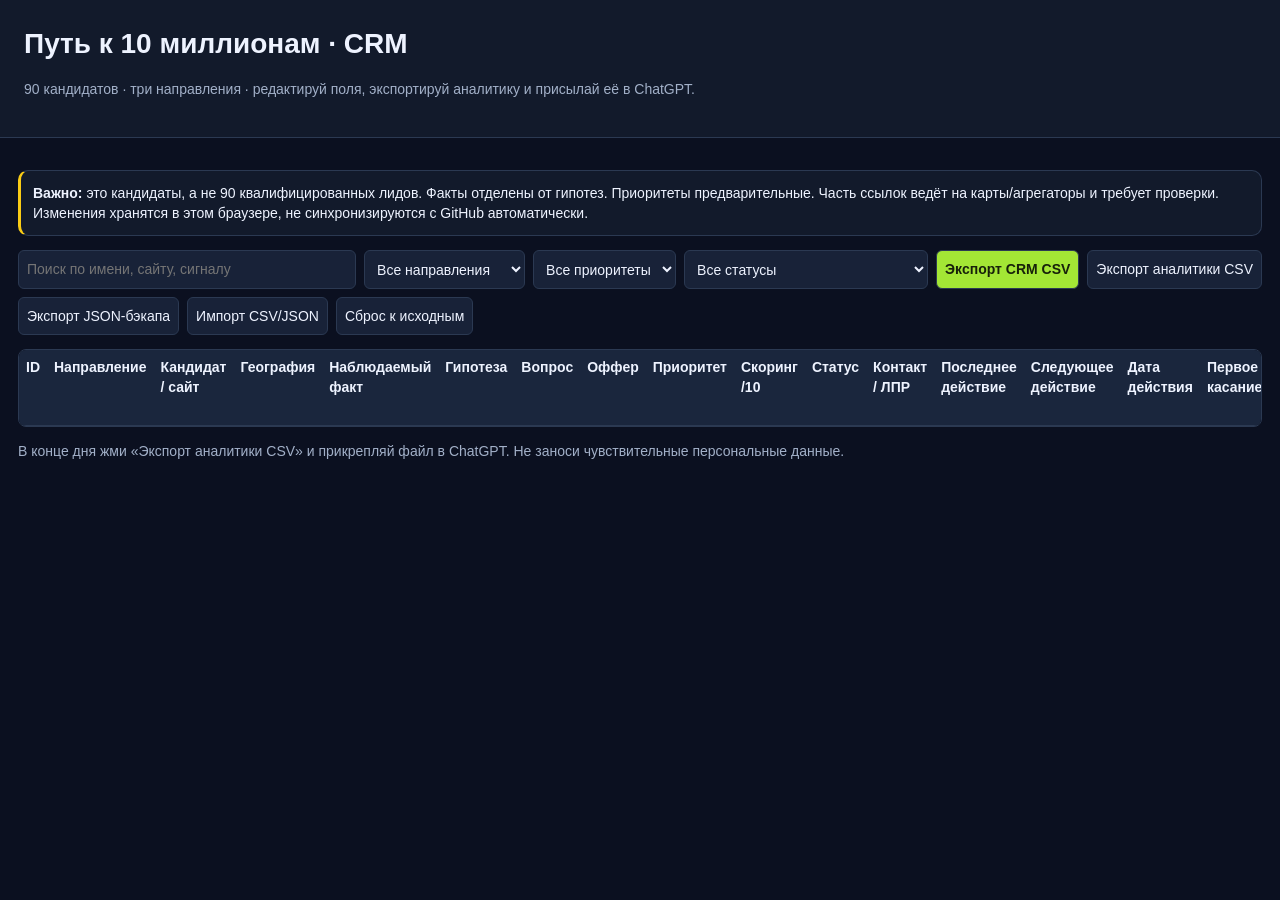
==== crm/index.html @ 503e3881 "feat(crm): add editable local sales CRM" ====
<!doctype html><html lang="ru"><meta charset="utf-8"><meta name="viewport" content="width=device-width,initial-scale=1"><title>Путь к 10 млн — CRM</title><style>:root{--bg:#0b1020;--p:#121a2b;--p2:#182238;--line:#2b3952;--t:#eef3ff;--m:#a2b0c8;--a:#a3e635}*{box-sizing:border-box}body{margin:0;background:var(--bg);color:var(--t);font:14px/1.45 Segoe UI,Arial}header{padding:24px;border-bottom:1px solid var(--line);background:#121a2b}h1{margin:0 0 6px}p,.small{color:var(--m)}main{padding:18px;max-width:1800px;margin:auto}.stats{display:grid;grid-template-columns:repeat(5,1fr);gap:10px}.stat,.note{background:var(--p);border:1px solid var(--line);border-radius:10px;padding:12px}.stat strong{display:block;font-size:24px}.toolbar{display:flex;flex-wrap:wrap;gap:8px;margin:14px 0}.toolbar input{flex:1;min-width:200px}input,select,textarea,button{font:inherit;color:var(--t);background:var(--p2);border:1px solid var(--line);border-radius:6px;padding:8px}button{cursor:pointer}button.primary{background:var(--a);color:#17210a;font-weight:bold}.note{margin:14px 0;border-left:3px solid #facc15}.tablewrap{overflow:auto;border:1px solid var(--line);border-radius:8px}table{border-collapse:collapse;width:100%;min-width:1550px;background:var(--p)}td,th{padding:7px;border-bottom:1px solid var(--line);text-align:left;vertical-align:top}th{position:sticky;top:0;background:#1a263d;z-index:1}td input,td select,td textarea{width:100%;min-width:105px;padding:5px;font-size:12px}td textarea{min-width:180px;min-height:48px}a{color:#5eead4;overflow-wrap:anywhere}.tag{font-size:11px;color:#fde68a} @media(max-width:800px){.stats{grid-template-columns:repeat(2,1fr)}} </style><header><h1>Путь к 10 миллионам · CRM</h1><p>90 кандидатов · три направления · редактируй поля, экспортируй аналитику и присылай её в ChatGPT.</p></header><main><div class="stats" id="stats"></div><div class="note"><b>Важно:</b> это кандидаты, а не 90 квалифицированных лидов. Факты отделены от гипотез. Приоритеты предварительные. Часть ссылок ведёт на карты/агрегаторы и требует проверки. Изменения хранятся в этом браузере, не синхронизируются с GitHub автоматически.</div><div class="toolbar"><input id="q" placeholder="Поиск по имени, сайту, сигналу"><select id="d"><option value="">Все направления</option><option value="dentistry">Стоматологии</option><option value="ai">ИИ-автоматизация</option><option value="experts">Эксперты</option></select><select id="p"><option value="">Все приоритеты</option><option>A</option><option>B</option><option>C</option></select><select id="s"><option value="">Все статусы</option><option>Найден</option><option>Первично проверен</option><option>Квалифицирован</option><option>Готов к контакту</option><option>Первое сообщение отправлено</option><option>Ответ получен</option><option>Диалог</option><option>Созвон назначен</option><option>Созвон проведён</option><option>КП отправлено</option><option>Переговоры</option><option>Выигран</option><option>Отказ</option><option>Follow-up позже</option></select><button class="primary" id="ex">Экспорт CRM CSV</button><button id="an">Экспорт аналитики CSV</button><button id="jb">Экспорт JSON-бэкапа</button><button id="ib">Импорт CSV/JSON</button><input id="file" type="file" accept=".csv,.json" hidden><button id="reset">Сброс к исходным</button></div><p id="count" class="small"></p><div class="tablewrap"><table><thead><tr><th>ID</th><th>Направление</th><th>Кандидат / сайт</th><th>География</th><th>Наблюдаемый факт</th><th>Гипотеза</th><th>Вопрос</th><th>Оффер</th><th>Приоритет</th><th>Скоринг /10</th><th>Статус</th><th>Контакт / ЛПР</th><th>Последнее действие</th><th>Следующее действие</th><th>Дата действия</th><th>Первое касание</th><th>Ответ</th><th>Созвоны</th><th>КП</th><th>Сумма ₽</th><th>Вероятность %</th><th>Причина отказа / заметки</th></tr></thead><tbody id="rows"></tbody></table></div><p>В конце дня жми «Экспорт аналитики CSV» и прикрепляй файл в ChatGPT. Не заноси чувствительные персональные данные.</p></main><script>const SEED=[{"id":"D001","direction":"dentistry","name":"Доктор Стом","geography":"Саратов","website":"https://www.stomsaratov.ru/","source_url":"https://www.stomsaratov.ru/","segment":"Комплексная стоматология; имплантация и протезирование","observed_fact":"Комплексная стоматология; имплантация и протезирование","pain_hypothesis":"Гипотеза: может быть полезно измерять путь от источника обращения до записи. Проблема не подтверждена.","question":"Как вы связываете источник обращения с состоявшейся записью и выручкой по направлениям?","offer":"Аудит потерь обращений и план роста — 45 000 ₽","next_stage":"Внедрение 180–290 тыс. ₽","public_contact":"Не проверен — открыть первоисточник","decision_maker":"Собственник / управляющий / маркетолог","priority":"A","score":0,"status":"Найден","consent_status":"Не проверено","last_checked":"2026-10-23","next_action":"Проверить первоисточник, актуальность и деловой канал","next_action_date":"2026-10-24","first_touch_date":"","last_activity":"","next_followup_date":"","reply_status":"Не отправлено","calls_booked":0,"proposals_sent":0,"deal_amount":0,"close_probability":0,"refusal_reason":"","notes":"Кандидат для исследования, не квалифицированный лид. Не отправлять рекламу без проверки допустимости канала/согласия."},{"id":"D002","direction":"dentistry","name":"Дента","geography":"Саратов","website":"https://www.denta-sar.ru/","source_url":"https://www.denta-sar.ru/","segment":"Широкий перечень услуг, запись и отзывы","observed_fact":"Широкий перечень услуг, запись и отзывы","pain_hypothesis":"Гипотеза: может быть полезно измерять путь от источника обращения до записи. Проблема не подтверждена.","question":"Как вы связываете источник обращения с состоявшейся записью и выручкой по направлениям?","offer":"Аудит потерь обращений и план роста — 45 000 ₽","next_stage":"Внедрение 180–290 тыс. ₽","public_contact":"Не проверен — открыть первоисточник","decision_maker":"Собственник / управляющий / маркетолог","priority":"A","score":0,"status":"Найден","consent_status":"Не проверено","last_checked":"2026-10-23","next_action":"Проверить первоисточник, актуальность и деловой канал","next_action_date":"2026-10-24","first_touch_date":"","last_activity":"","next_followup_date":"","reply_status":"Не отправлено","calls_booked":0,"proposals_sent":0,"deal_amount":0,"close_probability":0,"refusal_reason":"","notes":"Кандидат для исследования, не квалифицированный лид. Не отправлять рекламу без проверки допустимости канала/согласия."},{"id":"D003","direction":"dentistry","name":"Сар-Дент","geography":"Саратов","website":"https://www.sar-dent.ru/","source_url":"https://www.sar-dent.ru/","segment":"Несколько направлений и прайсы","observed_fact":"Несколько направлений и прайсы","pain_hypothesis":"Гипотеза: может быть полезно измерять путь от источника обращения до записи. Проблема не подтверждена.","question":"Как вы связываете источник обращения с состоявшейся записью и выручкой по направлениям?","offer":"Аудит потерь обращений и план роста — 45 000 ₽","next_stage":"Внедрение 180–290 тыс. ₽","public_contact":"Не проверен — открыть первоисточник","decision_maker":"Собственник / управляющий / маркетолог","priority":"A","score":0,"status":"Найден","consent_status":"Не проверено","last_checked":"2026-10-23","next_action":"Проверить первоисточник, актуальность и деловой канал","next_action_date":"2026-10-24","first_touch_date":"","last_activity":"","next_followup_date":"","reply_status":"Не отправлено","calls_booked":0,"proposals_sent":0,"deal_amount":0,"close_probability":0,"refusal_reason":"","notes":"Кандидат для исследования, не квалифицированный лид. Не отправлять рекламу без проверки допустимости канала/согласия."},{"id":"D004","direction":"dentistry","name":"Дента-Мед","geography":"Саратов","website":"https://dentamed-sar.ru/","source_url":"https://dentamed-sar.ru/","segment":"Несколько направлений и форма заявки","observed_fact":"Несколько направлений и форма заявки","pain_hypothesis":"Гипотеза: может быть полезно измерять путь от источника обращения до записи. Проблема не подтверждена.","question":"Как вы связываете источник обращения с состоявшейся записью и выручкой по направлениям?","offer":"Аудит потерь обращений и план роста — 45 000 ₽","next_stage":"Внедрение 180–290 тыс. ₽","public_contact":"Не проверен — открыть первоисточник","decision_maker":"Собственник / управляющий / маркетолог","priority":"B","score":0,"status":"Найден","consent_status":"Не проверено","last_checked":"2026-10-23","next_action":"Проверить первоисточник, актуальность и деловой канал","next_action_date":"2026-10-24","first_touch_date":"","last_activity":"","next_followup_date":"","reply_status":"Не отправлено","calls_booked":0,"proposals_sent":0,"deal_amount":0,"close_probability":0,"refusal_reason":"","notes":"Кандидат для исследования, не квалифицированный лид. Не отправлять рекламу без проверки допустимости канала/согласия."},{"id":"D005","direction":"dentistry","name":"ORIS","geography":"Саратов","website":"https://www.oris-dental.ru/","source_url":"https://www.oris-dental.ru/","segment":"Онлайн-запись, имплантация, собственная лаборатория","observed_fact":"Онлайн-запись, имплантация, собственная лаборатория","pain_hypothesis":"Гипотеза: может быть полезно измерять путь от источника обращения до записи. Проблема не подтверждена.","question":"Как вы связываете источник обращения с состоявшейся записью и выручкой по направлениям?","offer":"Аудит потерь обращений и план роста — 45 000 ₽","next_stage":"Внедрение 180–290 тыс. ₽","public_contact":"Не проверен — открыть первоисточник","decision_maker":"Собственник / управляющий / маркетолог","priority":"B","score":0,"status":"Найден","consent_status":"Не проверено","last_checked":"2026-10-23","next_action":"Проверить первоисточник, актуальность и деловой канал","next_action_date":"2026-10-24","first_touch_date":"","last_activity":"","next_followup_date":"","reply_status":"Не отправлено","calls_booked":0,"proposals_sent":0,"deal_amount":0,"close_probability":0,"refusal_reason":"","notes":"Кандидат для исследования, не квалифицированный лид. Не отправлять рекламу без проверки допустимости канала/согласия."},{"id":"D006","direction":"dentistry","name":"Практик","geography":"Саратов","website":"https://praktic.net/","source_url":"https://praktic.net/","segment":"Несколько отделений и широкий перечень услуг","observed_fact":"Несколько отделений и широкий перечень услуг","pain_hypothesis":"Гипотеза: может быть полезно измерять путь от источника обращения до записи. Проблема не подтверждена.","question":"Как вы связываете источник обращения с состоявшейся записью и выручкой по направлениям?","offer":"Аудит потерь обращений и план роста — 45 000 ₽","next_stage":"Внедрение 180–290 тыс. ₽","public_contact":"Не проверен — открыть первоисточник","decision_maker":"Собственник / управляющий / маркетолог","priority":"B","score":0,"status":"Найден","consent_status":"Не проверено","last_checked":"2026-10-23","next_action":"Проверить первоисточник, актуальность и деловой канал","next_action_date":"2026-10-24","first_touch_date":"","last_activity":"","next_followup_date":"","reply_status":"Не отправлено","calls_booked":0,"proposals_sent":0,"deal_amount":0,"close_probability":0,"refusal_reason":"","notes":"Кандидат для исследования, не квалифицированный лид. Не отправлять рекламу без проверки допустимости канала/согласия."},{"id":"D007","direction":"dentistry","name":"Евро-Дент","geography":"Саратов","website":"https://yandex.ru/maps/?text=Евро-Дент%20Саратов","source_url":"https://yandex.ru/maps/?text=Евро-Дент%20Саратов","segment":"Локальная карточка; официальный сайт проверить","observed_fact":"Локальная карточка; официальный сайт проверить","pain_hypothesis":"Гипотеза: может быть полезно измерять путь от источника обращения до записи. Проблема не подтверждена.","question":"Как вы связываете источник обращения с состоявшейся записью и выручкой по направлениям?","offer":"Аудит потерь обращений и план роста — 45 000 ₽","next_stage":"Внедрение 180–290 тыс. ₽","public_contact":"Не проверен — открыть первоисточник","decision_maker":"Собственник / управляющий / маркетолог","priority":"B","score":0,"status":"Найден","consent_status":"Не проверено","last_checked":"2026-10-23","next_action":"Проверить первоисточник, актуальность и деловой канал","next_action_date":"2026-10-24","first_touch_date":"","last_activity":"","next_followup_date":"","reply_status":"Не отправлено","calls_booked":0,"proposals_sent":0,"deal_amount":0,"close_probability":0,"refusal_reason":"","notes":"Кандидат для исследования, не квалифицированный лид. Не отправлять рекламу без проверки допустимости канала/согласия."},{"id":"D008","direction":"dentistry","name":"Без Боли","geography":"Саратов","website":"https://yandex.ru/maps/?text=Стоматология%20Без%20Боли%20Саратов","source_url":"https://yandex.ru/maps/?text=Стоматология%20Без%20Боли%20Саратов","segment":"Семейная стоматология; карточку и сайт проверить","observed_fact":"Семейная стоматология; карточку и сайт проверить","pain_hypothesis":"Гипотеза: может быть полезно измерять путь от источника обращения до записи. Проблема не подтверждена.","question":"Как вы связываете источник обращения с состоявшейся записью и выручкой по направлениям?","offer":"Аудит потерь обращений и план роста — 45 000 ₽","next_stage":"Внедрение 180–290 тыс. ₽","public_contact":"Не проверен — открыть первоисточник","decision_maker":"Собственник / управляющий / маркетолог","priority":"B","score":0,"status":"Найден","consent_status":"Не проверено","last_checked":"2026-10-23","next_action":"Проверить первоисточник, актуальность и деловой канал","next_action_date":"2026-10-24","first_touch_date":"","last_activity":"","next_followup_date":"","reply_status":"Не отправлено","calls_booked":0,"proposals_sent":0,"deal_amount":0,"close_probability":0,"refusal_reason":"","notes":"Кандидат для исследования, не квалифицированный лид. Не отправлять рекламу без проверки допустимости канала/согласия."},{"id":"D009","direction":"dentistry","name":"Аполлония","geography":"Саратов","website":"https://yandex.ru/maps/?text=Аполлония%20стоматология%20Саратов","source_url":"https://yandex.ru/maps/?text=Аполлония%20стоматология%20Саратов","segment":"Локальный кандидат; актуальность проверить","observed_fact":"Локальный кандидат; актуальность проверить","pain_hypothesis":"Гипотеза: может быть полезно измерять путь от источника обращения до записи. Проблема не подтверждена.","question":"Как вы связываете источник обращения с состоявшейся записью и выручкой по направлениям?","offer":"Аудит потерь обращений и план роста — 45 000 ₽","next_stage":"Внедрение 180–290 тыс. ₽","public_contact":"Не проверен — открыть первоисточник","decision_maker":"Собственник / управляющий / маркетолог","priority":"B","score":0,"status":"Найден","consent_status":"Не проверено","last_checked":"2026-10-23","next_action":"Проверить первоисточник, актуальность и деловой канал","next_action_date":"2026-10-24","first_touch_date":"","last_activity":"","next_followup_date":"","reply_status":"Не отправлено","calls_booked":0,"proposals_sent":0,"deal_amount":0,"close_probability":0,"refusal_reason":"","notes":"Кандидат для исследования, не квалифицированный лид. Не отправлять рекламу без проверки допустимости канала/согласия."},{"id":"D010","direction":"dentistry","name":"Эстет","geography":"Саратов","website":"https://yandex.ru/maps/?text=Эстет%20стоматология%20Саратов","source_url":"https://yandex.ru/maps/?text=Эстет%20стоматология%20Саратов","segment":"Локальный кандидат; актуальность проверить","observed_fact":"Локальный кандидат; актуальность проверить","pain_hypothesis":"Гипотеза: может быть полезно измерять путь от источника обращения до записи. Проблема не подтверждена.","question":"Как вы связываете источник обращения с состоявшейся записью и выручкой по направлениям?","offer":"Аудит потерь обращений и план роста — 45 000 ₽","next_stage":"Внедрение 180–290 тыс. ₽","public_contact":"Не проверен — открыть первоисточник","decision_maker":"Собственник / управляющий / маркетолог","priority":"B","score":0,"status":"Найден","consent_status":"Не проверено","last_checked":"2026-10-23","next_action":"Проверить первоисточник, актуальность и деловой канал","next_action_date":"2026-10-24","first_touch_date":"","last_activity":"","next_followup_date":"","reply_status":"Не отправлено","calls_booked":0,"proposals_sent":0,"deal_amount":0,"close_probability":0,"refusal_reason":"","notes":"Кандидат для исследования, не квалифицированный лид. Не отправлять рекламу без проверки допустимости канала/согласия."},{"id":"D011","direction":"dentistry","name":"Альфа-Дент","geography":"Саратов","website":"https://yandex.ru/maps/?text=Альфа-Дент%20Саратов","source_url":"https://yandex.ru/maps/?text=Альфа-Дент%20Саратов","segment":"Название требует проверки","observed_fact":"Название требует проверки","pain_hypothesis":"Гипотеза: может быть полезно измерять путь от источника обращения до записи. Проблема не подтверждена.","question":"Как вы связываете источник обращения с состоявшейся записью и выручкой по направлениям?","offer":"Аудит потерь обращений и план роста — 45 000 ₽","next_stage":"Внедрение 180–290 тыс. ₽","public_contact":"Не проверен — открыть первоисточник","decision_maker":"Собственник / управляющий / маркетолог","priority":"C","score":0,"status":"Найден","consent_status":"Не проверено","last_checked":"2026-10-23","next_action":"Проверить первоисточник, актуальность и деловой канал","next_action_date":"2026-10-24","first_touch_date":"","last_activity":"","next_followup_date":"","reply_status":"Не отправлено","calls_booked":0,"proposals_sent":0,"deal_amount":0,"close_probability":0,"refusal_reason":"","notes":"Кандидат для исследования, не квалифицированный лид. Не отправлять рекламу без проверки допустимости канала/согласия."},{"id":"D012","direction":"dentistry","name":"Жемчуг","geography":"Саратов","website":"https://yandex.ru/maps/?text=Жемчуг%20стоматология%20Саратов","source_url":"https://yandex.ru/maps/?text=Жемчуг%20стоматология%20Саратов","segment":"Название требует проверки","observed_fact":"Название требует проверки","pain_hypothesis":"Гипотеза: может быть полезно измерять путь от источника обращения до записи. Проблема не подтверждена.","question":"Как вы связываете источник обращения с состоявшейся записью и выручкой по направлениям?","offer":"Аудит потерь обращений и план роста — 45 000 ₽","next_stage":"Внедрение 180–290 тыс. ₽","public_contact":"Не проверен — открыть первоисточник","decision_maker":"Собственник / управляющий / маркетолог","priority":"C","score":0,"status":"Найден","consent_status":"Не проверено","last_checked":"2026-10-23","next_action":"Проверить первоисточник, актуальность и деловой канал","next_action_date":"2026-10-24","first_touch_date":"","last_activity":"","next_followup_date":"","reply_status":"Не отправлено","calls_booked":0,"proposals_sent":0,"deal_amount":0,"close_probability":0,"refusal_reason":"","notes":"Кандидат для исследования, не квалифицированный лид. Не отправлять рекламу без проверки допустимости канала/согласия."},{"id":"D013","direction":"dentistry","name":"Самара Мед","geography":"Самара","website":"https://samaramed63.ru/o-nas/","source_url":"https://samaramed63.ru/o-nas/","segment":"Широкий набор услуг и публичный сайт","observed_fact":"Широкий набор услуг и публичный сайт","pain_hypothesis":"Гипотеза: может быть полезно измерять путь от источника обращения до записи. Проблема не подтверждена.","question":"Как вы связываете источник обращения с состоявшейся записью и выручкой по направлениям?","offer":"Аудит потерь обращений и план роста — 45 000 ₽","next_stage":"Внедрение 180–290 тыс. ₽","public_contact":"Не проверен — открыть первоисточник","decision_maker":"Собственник / управляющий / маркетолог","priority":"C","score":0,"status":"Найден","consent_status":"Не проверено","last_checked":"2026-10-23","next_action":"Проверить первоисточник, актуальность и деловой канал","next_action_date":"2026-10-24","first_touch_date":"","last_activity":"","next_followup_date":"","reply_status":"Не отправлено","calls_booked":0,"proposals_sent":0,"deal_amount":0,"close_probability":0,"refusal_reason":"","notes":"Кандидат для исследования, не квалифицированный лид. Не отправлять рекламу без проверки допустимости канала/согласия."},{"id":"D014","direction":"dentistry","name":"Ладья","geography":"Самара","website":"https://www.ladya.dental/","source_url":"https://www.ladya.dental/","segment":"Имплантация, лаборатория и КТ","observed_fact":"Имплантация, лаборатория и КТ","pain_hypothesis":"Гипотеза: может быть полезно измерять путь от источника обращения до записи. Проблема не подтверждена.","question":"Как вы связываете источник обращения с состоявшейся записью и выручкой по направлениям?","offer":"Аудит потерь обращений и план роста — 45 000 ₽","next_stage":"Внедрение 180–290 тыс. ₽","public_contact":"Не проверен — открыть первоисточник","decision_maker":"Собственник / управляющий / маркетолог","priority":"C","score":0,"status":"Найден","consent_status":"Не проверено","last_checked":"2026-10-23","next_action":"Проверить первоисточник, актуальность и деловой канал","next_action_date":"2026-10-24","first_touch_date":"","last_activity":"","next_followup_date":"","reply_status":"Не отправлено","calls_booked":0,"proposals_sent":0,"deal_amount":0,"close_probability":0,"refusal_reason":"","notes":"Кандидат для исследования, не квалифицированный лид. Не отправлять рекламу без проверки допустимости канала/согласия."},{"id":"D015","direction":"dentistry","name":"Самарский центр дентальной имплантации","geography":"Самара","website":"https://s-cdi.ru/","source_url":"https://s-cdi.ru/","segment":"Специализация на имплантации","observed_fact":"Специализация на имплантации","pain_hypothesis":"Гипотеза: может быть полезно измерять путь от источника обращения до записи. Проблема не подтверждена.","question":"Как вы связываете источник обращения с состоявшейся записью и выручкой по направлениям?","offer":"Аудит потерь обращений и план роста — 45 000 ₽","next_stage":"Внедрение 180–290 тыс. ₽","public_contact":"Не проверен — открыть первоисточник","decision_maker":"Собственник / управляющий / маркетолог","priority":"C","score":0,"status":"Найден","consent_status":"Не проверено","last_checked":"2026-10-23","next_action":"Проверить первоисточник, актуальность и деловой канал","next_action_date":"2026-10-24","first_touch_date":"","last_activity":"","next_followup_date":"","reply_status":"Не отправлено","calls_booked":0,"proposals_sent":0,"deal_amount":0,"close_probability":0,"refusal_reason":"","notes":"Кандидат для исследования, не квалифицированный лид. Не отправлять рекламу без проверки допустимости канала/согласия."},{"id":"D016","direction":"dentistry","name":"Практик","geography":"Самара","website":"https://yandex.ru/maps/?text=Практик%20стоматология%20Самара","source_url":"https://yandex.ru/maps/?text=Практик%20стоматология%20Самара","segment":"Одноимённость проверить","observed_fact":"Одноимённость проверить","pain_hypothesis":"Гипотеза: может быть полезно измерять путь от источника обращения до записи. Проблема не подтверждена.","question":"Как вы связываете источник обращения с состоявшейся записью и выручкой по направлениям?","offer":"Аудит потерь обращений и план роста — 45 000 ₽","next_stage":"Внедрение 180–290 тыс. ₽","public_contact":"Не проверен — открыть первоисточник","decision_maker":"Собственник / управляющий / маркетолог","priority":"C","score":0,"status":"Найден","consent_status":"Не проверено","last_checked":"2026-10-23","next_action":"Проверить первоисточник, актуальность и деловой канал","next_action_date":"2026-10-24","first_touch_date":"","last_activity":"","next_followup_date":"","reply_status":"Не отправлено","calls_booked":0,"proposals_sent":0,"deal_amount":0,"close_probability":0,"refusal_reason":"","notes":"Кандидат для исследования, не квалифицированный лид. Не отправлять рекламу без проверки допустимости канала/согласия."},{"id":"D017","direction":"dentistry","name":"Дент-Лайн","geography":"Самара","website":"https://yandex.ru/maps/?text=Дент-Лайн%20стоматология%20Самара","source_url":"https://yandex.ru/maps/?text=Дент-Лайн%20стоматология%20Самара","segment":"Точное название и сайт проверить","observed_fact":"Точное название и сайт проверить","pain_hypothesis":"Гипотеза: может быть полезно измерять путь от источника обращения до записи. Проблема не подтверждена.","question":"Как вы связываете источник обращения с состоявшейся записью и выручкой по направлениям?","offer":"Аудит потерь обращений и план роста — 45 000 ₽","next_stage":"Внедрение 180–290 тыс. ₽","public_contact":"Не проверен — открыть первоисточник","decision_maker":"Собственник / управляющий / маркетолог","priority":"C","score":0,"status":"Найден","consent_status":"Не проверено","last_checked":"2026-10-23","next_action":"Проверить первоисточник, актуальность и деловой канал","next_action_date":"2026-10-24","first_touch_date":"","last_activity":"","next_followup_date":"","reply_status":"Не отправлено","calls_booked":0,"proposals_sent":0,"deal_amount":0,"close_probability":0,"refusal_reason":"","notes":"Кандидат для исследования, не квалифицированный лид. Не отправлять рекламу без проверки допустимости канала/согласия."},{"id":"D018","direction":"dentistry","name":"Белый Кит","geography":"Самара","website":"https://yandex.ru/maps/?text=Белый%20Кит%20стоматология%20Самара","source_url":"https://yandex.ru/maps/?text=Белый%20Кит%20стоматология%20Самара","segment":"Точное название и сайт проверить","observed_fact":"Точное название и сайт проверить","pain_hypothesis":"Гипотеза: может быть полезно измерять путь от источника обращения до записи. Проблема не подтверждена.","question":"Как вы связываете источник обращения с состоявшейся записью и выручкой по направлениям?","offer":"Аудит потерь обращений и план роста — 45 000 ₽","next_stage":"Внедрение 180–290 тыс. ₽","public_contact":"Не проверен — открыть первоисточник","decision_maker":"Собственник / управляющий / маркетолог","priority":"C","score":0,"status":"Найден","consent_status":"Не проверено","last_checked":"2026-10-23","next_action":"Проверить первоисточник, актуальность и деловой канал","next_action_date":"2026-10-24","first_touch_date":"","last_activity":"","next_followup_date":"","reply_status":"Не отправлено","calls_booked":0,"proposals_sent":0,"deal_amount":0,"close_probability":0,"refusal_reason":"","notes":"Кандидат для исследования, не квалифицированный лид. Не отправлять рекламу без проверки допустимости канала/согласия."},{"id":"D019","direction":"dentistry","name":"Смайл","geography":"Самара","website":"https://yandex.ru/maps/?text=Смайл%20стоматология%20Самара","source_url":"https://yandex.ru/maps/?text=Смайл%20стоматология%20Самара","segment":"Название неоднозначно","observed_fact":"Название неоднозначно","pain_hypothesis":"Гипотеза: может быть полезно измерять путь от источника обращения до записи. Проблема не подтверждена.","question":"Как вы связываете источник обращения с состоявшейся записью и выручкой по направлениям?","offer":"Аудит потерь обращений и план роста — 45 000 ₽","next_stage":"Внедрение 180–290 тыс. ₽","public_contact":"Не проверен — открыть первоисточник","decision_maker":"Собственник / управляющий / маркетолог","priority":"C","score":0,"status":"Найден","consent_status":"Не проверено","last_checked":"2026-10-23","next_action":"Проверить первоисточник, актуальность и деловой канал","next_action_date":"2026-10-24","first_touch_date":"","last_activity":"","next_followup_date":"","reply_status":"Не отправлено","calls_booked":0,"proposals_sent":0,"deal_amount":0,"close_probability":0,"refusal_reason":"","notes":"Кандидат для исследования, не квалифицированный лид. Не отправлять рекламу без проверки допустимости канала/согласия."},{"id":"D020","direction":"dentistry","name":"Дентал-Сервис","geography":"Самара","website":"https://yandex.ru/maps/?text=Дентал-Сервис%20стоматология%20Самара","source_url":"https://yandex.ru/maps/?text=Дентал-Сервис%20стоматология%20Самара","segment":"Точное название и филиалы проверить","observed_fact":"Точное название и филиалы проверить","pain_hypothesis":"Гипотеза: может быть полезно измерять путь от источника обращения до записи. Проблема не подтверждена.","question":"Как вы связываете источник обращения с состоявшейся записью и выручкой по направлениям?","offer":"Аудит потерь обращений и план роста — 45 000 ₽","next_stage":"Внедрение 180–290 тыс. ₽","public_contact":"Не проверен — открыть первоисточник","decision_maker":"Собственник / управляющий / маркетолог","priority":"C","score":0,"status":"Найден","consent_status":"Не проверено","last_checked":"2026-10-23","next_action":"Проверить первоисточник, актуальность и деловой канал","next_action_date":"2026-10-24","first_touch_date":"","last_activity":"","next_followup_date":"","reply_status":"Не отправлено","calls_booked":0,"proposals_sent":0,"deal_amount":0,"close_probability":0,"refusal_reason":"","notes":"Кандидат для исследования, не квалифицированный лид. Не отправлять рекламу без проверки допустимости канала/согласия."},{"id":"D021","direction":"dentistry","name":"Президент","geography":"Москва","website":"https://www.prezi-dent.ru/","source_url":"https://www.prezi-dent.ru/","segment":"Сеть стоматологических клиник","observed_fact":"Сеть стоматологических клиник","pain_hypothesis":"Гипотеза: может быть полезно измерять путь от источника обращения до записи. Проблема не подтверждена.","question":"Как вы связываете источник обращения с состоявшейся записью и выручкой по направлениям?","offer":"Аудит потерь обращений и план роста — 45 000 ₽","next_stage":"Внедрение 180–290 тыс. ₽","public_contact":"Не проверен — открыть первоисточник","decision_maker":"Собственник / управляющий / маркетолог","priority":"C","score":0,"status":"Найден","consent_status":"Не проверено","last_checked":"2026-10-23","next_action":"Проверить первоисточник, актуальность и деловой канал","next_action_date":"2026-10-24","first_touch_date":"","last_activity":"","next_followup_date":"","reply_status":"Не отправлено","calls_booked":0,"proposals_sent":0,"deal_amount":0,"close_probability":0,"refusal_reason":"","notes":"Кандидат для исследования, не квалифицированный лид. Не отправлять рекламу без проверки допустимости канала/согласия."},{"id":"D022","direction":"dentistry","name":"Все свои!","geography":"Россия","website":"https://vse-svoi.ru/","source_url":"https://vse-svoi.ru/","segment":"Сеть клиник с широким перечнем услуг","observed_fact":"Сеть клиник с широким перечнем услуг","pain_hypothesis":"Гипотеза: может быть полезно измерять путь от источника обращения до записи. Проблема не подтверждена.","question":"Как вы связываете источник обращения с состоявшейся записью и выручкой по направлениям?","offer":"Аудит потерь обращений и план роста — 45 000 ₽","next_stage":"Внедрение 180–290 тыс. ₽","public_contact":"Не проверен — открыть первоисточник","decision_maker":"Собственник / управляющий / маркетолог","priority":"C","score":0,"status":"Найден","consent_status":"Не проверено","last_checked":"2026-10-23","next_action":"Проверить первоисточник, актуальность и деловой канал","next_action_date":"2026-10-24","first_touch_date":"","last_activity":"","next_followup_date":"","reply_status":"Не отправлено","calls_booked":0,"proposals_sent":0,"deal_amount":0,"close_probability":0,"refusal_reason":"","notes":"Кандидат для исследования, не квалифицированный лид. Не отправлять рекламу без проверки допустимости канала/согласия."},{"id":"D023","direction":"dentistry","name":"СМ-Клиника","geography":"Россия","website":"https://www.smclinic.ru/","source_url":"https://www.smclinic.ru/","segment":"Медицинская сеть; конкретное подразделение проверить","observed_fact":"Медицинская сеть; конкретное подразделение проверить","pain_hypothesis":"Гипотеза: может быть полезно измерять путь от источника обращения до записи. Проблема не подтверждена.","question":"Как вы связываете источник обращения с состоявшейся записью и выручкой по направлениям?","offer":"Аудит потерь обращений и план роста — 45 000 ₽","next_stage":"Внедрение 180–290 тыс. ₽","public_contact":"Не проверен — открыть первоисточник","decision_maker":"Собственник / управляющий / маркетолог","priority":"C","score":0,"status":"Найден","consent_status":"Не проверено","last_checked":"2026-10-23","next_action":"Проверить первоисточник, актуальность и деловой канал","next_action_date":"2026-10-24","first_touch_date":"","last_activity":"","next_followup_date":"","reply_status":"Не отправлено","calls_booked":0,"proposals_sent":0,"deal_amount":0,"close_probability":0,"refusal_reason":"","notes":"Кандидат для исследования, не квалифицированный лид. Не отправлять рекламу без проверки допустимости канала/согласия."},{"id":"D024","direction":"dentistry","name":"Дентал Фэнтези","geography":"Москва","website":"https://www.dentalfantasy.ru/","source_url":"https://www.dentalfantasy.ru/","segment":"Детская стоматология, несколько клиник","observed_fact":"Детская стоматология, несколько клиник","pain_hypothesis":"Гипотеза: может быть полезно измерять путь от источника обращения до записи. Проблема не подтверждена.","question":"Как вы связываете источник обращения с состоявшейся записью и выручкой по направлениям?","offer":"Аудит потерь обращений и план роста — 45 000 ₽","next_stage":"Внедрение 180–290 тыс. ₽","public_contact":"Не проверен — открыть первоисточник","decision_maker":"Собственник / управляющий / маркетолог","priority":"C","score":0,"status":"Найден","consent_status":"Не проверено","last_checked":"2026-10-23","next_action":"Проверить первоисточник, актуальность и деловой канал","next_action_date":"2026-10-24","first_touch_date":"","last_activity":"","next_followup_date":"","reply_status":"Не отправлено","calls_booked":0,"proposals_sent":0,"deal_amount":0,"close_probability":0,"refusal_reason":"","notes":"Кандидат для исследования, не квалифицированный лид. Не отправлять рекламу без проверки допустимости канала/согласия."},{"id":"D025","direction":"dentistry","name":"МЕДСИ","geography":"Россия","website":"https://medsi.ru/","source_url":"https://medsi.ru/","segment":"Медицинская сеть; длинный цикл","observed_fact":"Медицинская сеть; длинный цикл","pain_hypothesis":"Гипотеза: может быть полезно измерять путь от источника обращения до записи. Проблема не подтверждена.","question":"Как вы связываете источник обращения с состоявшейся записью и выручкой по направлениям?","offer":"Аудит потерь обращений и план роста — 45 000 ₽","next_stage":"Внедрение 180–290 тыс. ₽","public_contact":"Не проверен — открыть первоисточник","decision_maker":"Собственник / управляющий / маркетолог","priority":"C","score":0,"status":"Найден","consent_status":"Не проверено","last_checked":"2026-10-23","next_action":"Проверить первоисточник, актуальность и деловой канал","next_action_date":"2026-10-24","first_touch_date":"","last_activity":"","next_followup_date":"","reply_status":"Не отправлено","calls_booked":0,"proposals_sent":0,"deal_amount":0,"close_probability":0,"refusal_reason":"","notes":"Кандидат для исследования, не квалифицированный лид. Не отправлять рекламу без проверки допустимости канала/согласия."},{"id":"D026","direction":"dentistry","name":"Авантис","geography":"Москва","website":"https://avantis-dental.ru/","source_url":"https://avantis-dental.ru/","segment":"Стоматологический центр","observed_fact":"Стоматологический центр","pain_hypothesis":"Гипотеза: может быть полезно измерять путь от источника обращения до записи. Проблема не подтверждена.","question":"Как вы связываете источник обращения с состоявшейся записью и выручкой по направлениям?","offer":"Аудит потерь обращений и план роста — 45 000 ₽","next_stage":"Внедрение 180–290 тыс. ₽","public_contact":"Не проверен — открыть первоисточник","decision_maker":"Собственник / управляющий / маркетолог","priority":"C","score":0,"status":"Найден","consent_status":"Не проверено","last_checked":"2026-10-23","next_action":"Проверить первоисточник, актуальность и деловой канал","next_action_date":"2026-10-24","first_touch_date":"","last_activity":"","next_followup_date":"","reply_status":"Не отправлено","calls_booked":0,"proposals_sent":0,"deal_amount":0,"close_probability":0,"refusal_reason":"","notes":"Кандидат для исследования, не квалифицированный лид. Не отправлять рекламу без проверки допустимости канала/согласия."},{"id":"D027","direction":"dentistry","name":"Имплант Сити","geography":"Москва","website":"https://implantcity.ru/","source_url":"https://implantcity.ru/","segment":"Позиционирование вокруг имплантации","observed_fact":"Позиционирование вокруг имплантации","pain_hypothesis":"Гипотеза: может быть полезно измерять путь от источника обращения до записи. Проблема не подтверждена.","question":"Как вы связываете источник обращения с состоявшейся записью и выручкой по направлениям?","offer":"Аудит потерь обращений и план роста — 45 000 ₽","next_stage":"Внедрение 180–290 тыс. ₽","public_contact":"Не проверен — открыть первоисточник","decision_maker":"Собственник / управляющий / маркетолог","priority":"C","score":0,"status":"Найден","consent_status":"Не проверено","last_checked":"2026-10-23","next_action":"Проверить первоисточник, актуальность и деловой канал","next_action_date":"2026-10-24","first_touch_date":"","last_activity":"","next_followup_date":"","reply_status":"Не отправлено","calls_booked":0,"proposals_sent":0,"deal_amount":0,"close_probability":0,"refusal_reason":"","notes":"Кандидат для исследования, не квалифицированный лид. Не отправлять рекламу без проверки допустимости канала/согласия."},{"id":"D028","direction":"dentistry","name":"Дентал Джаз","geography":"Москва","website":"https://dentaljazz.ru/","source_url":"https://dentaljazz.ru/","segment":"Стоматологическая клиника","observed_fact":"Стоматологическая клиника","pain_hypothesis":"Гипотеза: может быть полезно измерять путь от источника обращения до записи. Проблема не подтверждена.","question":"Как вы связываете источник обращения с состоявшейся записью и выручкой по направлениям?","offer":"Аудит потерь обращений и план роста — 45 000 ₽","next_stage":"Внедрение 180–290 тыс. ₽","public_contact":"Не проверен — открыть первоисточник","decision_maker":"Собственник / управляющий / маркетолог","priority":"C","score":0,"status":"Найден","consent_status":"Не проверено","last_checked":"2026-10-23","next_action":"Проверить первоисточник, актуальность и деловой канал","next_action_date":"2026-10-24","first_touch_date":"","last_activity":"","next_followup_date":"","reply_status":"Не отправлено","calls_booked":0,"proposals_sent":0,"deal_amount":0,"close_probability":0,"refusal_reason":"","notes":"Кандидат для исследования, не квалифицированный лид. Не отправлять рекламу без проверки допустимости канала/согласия."},{"id":"D029","direction":"dentistry","name":"Май","geography":"Москва","website":"https://maysmile.ru/","source_url":"https://maysmile.ru/","segment":"Стоматологическая клиника; актуальность проверить","observed_fact":"Стоматологическая клиника; актуальность проверить","pain_hypothesis":"Гипотеза: может быть полезно измерять путь от источника обращения до записи. Проблема не подтверждена.","question":"Как вы связываете источник обращения с состоявшейся записью и выручкой по направлениям?","offer":"Аудит потерь обращений и план роста — 45 000 ₽","next_stage":"Внедрение 180–290 тыс. ₽","public_contact":"Не проверен — открыть первоисточник","decision_maker":"Собственник / управляющий / маркетолог","priority":"C","score":0,"status":"Найден","consent_status":"Не проверено","last_checked":"2026-10-23","next_action":"Проверить первоисточник, актуальность и деловой канал","next_action_date":"2026-10-24","first_touch_date":"","last_activity":"","next_followup_date":"","reply_status":"Не отправлено","calls_booked":0,"proposals_sent":0,"deal_amount":0,"close_probability":0,"refusal_reason":"","notes":"Кандидат для исследования, не квалифицированный лид. Не отправлять рекламу без проверки допустимости канала/согласия."},{"id":"D030","direction":"dentistry","name":"Конфиденция","geography":"Санкт-Петербург","website":"https://confidentia.ru/","source_url":"https://confidentia.ru/","segment":"Стоматологическая клиника","observed_fact":"Стоматологическая клиника","pain_hypothesis":"Гипотеза: может быть полезно измерять путь от источника обращения до записи. Проблема не подтверждена.","question":"Как вы связываете источник обращения с состоявшейся записью и выручкой по направлениям?","offer":"Аудит потерь обращений и план роста — 45 000 ₽","next_stage":"Внедрение 180–290 тыс. ₽","public_contact":"Не проверен — открыть первоисточник","decision_maker":"Собственник / управляющий / маркетолог","priority":"C","score":0,"status":"Найден","consent_status":"Не проверено","last_checked":"2026-10-23","next_action":"Проверить первоисточник, актуальность и деловой канал","next_action_date":"2026-10-24","first_touch_date":"","last_activity":"","next_followup_date":"","reply_status":"Не отправлено","calls_booked":0,"proposals_sent":0,"deal_amount":0,"close_probability":0,"refusal_reason":"","notes":"Кандидат для исследования, не квалифицированный лид. Не отправлять рекламу без проверки допустимости канала/согласия."},{"id":"AI001","direction":"ai","name":"Завод НОВАПРОМ","geography":"Саратов/регион","website":"https://novaprom.ru/contacts.html","source_url":"https://novaprom.ru/contacts.html","segment":"Производство B2B; публичная страница контактов","observed_fact":"Производство B2B; публичная страница контактов","pain_hypothesis":"Гипотеза: в повторяющихся процессах может быть ручная нагрузка. Объём и стоимость не подтверждены.","question":"Какой повторяющийся процесс требует больше всего ручного времени и как измеряется его стоимость?","offer":"Карта автоматизации — 65 000 ₽","next_stage":"Пилот 250–390 тыс. ₽","public_contact":"Не проверен — открыть первоисточник","decision_maker":"Операционный/коммерческий директор, владелец процесса","priority":"A","score":0,"status":"Найден","consent_status":"Не проверено","last_checked":"2026-10-23","next_action":"Проверить первоисточник, актуальность и деловой канал","next_action_date":"2026-10-24","first_touch_date":"","last_activity":"","next_followup_date":"","reply_status":"Не отправлено","calls_booked":0,"proposals_sent":0,"deal_amount":0,"close_probability":0,"refusal_reason":"","notes":"Кандидат для исследования, не квалифицированный лид. Не отправлять рекламу без проверки допустимости канала/согласия."},{"id":"AI002","direction":"ai","name":"Завод ОрелЪ","geography":"Саратов/регион","website":"https://zavodorel.ru/contacts/","source_url":"https://zavodorel.ru/contacts/","segment":"Производственная компания","observed_fact":"Производственная компания","pain_hypothesis":"Гипотеза: в повторяющихся процессах может быть ручная нагрузка. Объём и стоимость не подтверждены.","question":"Какой повторяющийся процесс требует больше всего ручного времени и как измеряется его стоимость?","offer":"Карта автоматизации — 65 000 ₽","next_stage":"Пилот 250–390 тыс. ₽","public_contact":"Не проверен — открыть первоисточник","decision_maker":"Операционный/коммерческий директор, владелец процесса","priority":"A","score":0,"status":"Найден","consent_status":"Не проверено","last_checked":"2026-10-23","next_action":"Проверить первоисточник, актуальность и деловой канал","next_action_date":"2026-10-24","first_touch_date":"","last_activity":"","next_followup_date":"","reply_status":"Не отправлено","calls_booked":0,"proposals_sent":0,"deal_amount":0,"close_probability":0,"refusal_reason":"","notes":"Кандидат для исследования, не квалифицированный лид. Не отправлять рекламу без проверки допустимости канала/согласия."},{"id":"AI003","direction":"ai","name":"Дикомп-Классик / Радуга","geography":"Саратов/регион","website":"https://raduga-bottlers.ru/contacts","source_url":"https://raduga-bottlers.ru/contacts","segment":"Производство и дистрибуция","observed_fact":"Производство и дистрибуция","pain_hypothesis":"Гипотеза: в повторяющихся процессах может быть ручная нагрузка. Объём и стоимость не подтверждены.","question":"Какой повторяющийся процесс требует больше всего ручного времени и как измеряется его стоимость?","offer":"Карта автоматизации — 65 000 ₽","next_stage":"Пилот 250–390 тыс. ₽","public_contact":"Не проверен — открыть первоисточник","decision_maker":"Операционный/коммерческий директор, владелец процесса","priority":"A","score":0,"status":"Найден","consent_status":"Не проверено","last_checked":"2026-10-23","next_action":"Проверить первоисточник, актуальность и деловой канал","next_action_date":"2026-10-24","first_touch_date":"","last_activity":"","next_followup_date":"","reply_status":"Не отправлено","calls_booked":0,"proposals_sent":0,"deal_amount":0,"close_probability":0,"refusal_reason":"","notes":"Кандидат для исследования, не квалифицированный лид. Не отправлять рекламу без проверки допустимости канала/согласия."},{"id":"AI004","direction":"ai","name":"СЭПО / интернет-магазин","geography":"Саратов","website":"https://holodilnik-saratov.ru/kontakty","source_url":"https://holodilnik-saratov.ru/kontakty","segment":"Производитель/e-commerce в исходной базе","observed_fact":"Производитель/e-commerce в исходной базе","pain_hypothesis":"Гипотеза: в повторяющихся процессах может быть ручная нагрузка. Объём и стоимость не подтверждены.","question":"Какой повторяющийся процесс требует больше всего ручного времени и как измеряется его стоимость?","offer":"Карта автоматизации — 65 000 ₽","next_stage":"Пилот 250–390 тыс. ₽","public_contact":"Не проверен — открыть первоисточник","decision_maker":"Операционный/коммерческий директор, владелец процесса","priority":"B","score":0,"status":"Найден","consent_status":"Не проверено","last_checked":"2026-10-23","next_action":"Проверить первоисточник, актуальность и деловой канал","next_action_date":"2026-10-24","first_touch_date":"","last_activity":"","next_followup_date":"","reply_status":"Не отправлено","calls_booked":0,"proposals_sent":0,"deal_amount":0,"close_probability":0,"refusal_reason":"","notes":"Кандидат для исследования, не квалифицированный лид. Не отправлять рекламу без проверки допустимости канала/согласия."},{"id":"AI005","direction":"ai","name":"Lu.ru","geography":"Саратов/регион","website":"https://saratov.lu.ru/kontakty/","source_url":"https://saratov.lu.ru/kontakty/","segment":"Интернет-магазин, каталог и заказы","observed_fact":"Интернет-магазин, каталог и заказы","pain_hypothesis":"Гипотеза: в повторяющихся процессах может быть ручная нагрузка. Объём и стоимость не подтверждены.","question":"Какой повторяющийся процесс требует больше всего ручного времени и как измеряется его стоимость?","offer":"Карта автоматизации — 65 000 ₽","next_stage":"Пилот 250–390 тыс. ₽","public_contact":"Не проверен — открыть первоисточник","decision_maker":"Операционный/коммерческий директор, владелец процесса","priority":"B","score":0,"status":"Найден","consent_status":"Не проверено","last_checked":"2026-10-23","next_action":"Проверить первоисточник, актуальность и деловой канал","next_action_date":"2026-10-24","first_touch_date":"","last_activity":"","next_followup_date":"","reply_status":"Не отправлено","calls_booked":0,"proposals_sent":0,"deal_amount":0,"close_probability":0,"refusal_reason":"","notes":"Кандидат для исследования, не квалифицированный лид. Не отправлять рекламу без проверки допустимости канала/согласия."},{"id":"AI006","direction":"ai","name":"Безант","geography":"Саратов","website":"https://saratov.bezant.ru/contacts/","source_url":"https://saratov.bezant.ru/contacts/","segment":"Оптовая торговля и склад","observed_fact":"Оптовая торговля и склад","pain_hypothesis":"Гипотеза: в повторяющихся процессах может быть ручная нагрузка. Объём и стоимость не подтверждены.","question":"Какой повторяющийся процесс требует больше всего ручного времени и как измеряется его стоимость?","offer":"Карта автоматизации — 65 000 ₽","next_stage":"Пилот 250–390 тыс. ₽","public_contact":"Не проверен — открыть первоисточник","decision_maker":"Операционный/коммерческий директор, владелец процесса","priority":"B","score":0,"status":"Найден","consent_status":"Не проверено","last_checked":"2026-10-23","next_action":"Проверить первоисточник, актуальность и деловой канал","next_action_date":"2026-10-24","first_touch_date":"","last_activity":"","next_followup_date":"","reply_status":"Не отправлено","calls_booked":0,"proposals_sent":0,"deal_amount":0,"close_probability":0,"refusal_reason":"","notes":"Кандидат для исследования, не квалифицированный лид. Не отправлять рекламу без проверки допустимости канала/согласия."},{"id":"AI007","direction":"ai","name":"СЕРП и МОЛОТ","geography":"Саратов","website":"https://sarsim.ru/","source_url":"https://sarsim.ru/","segment":"Промышленная компания","observed_fact":"Промышленная компания","pain_hypothesis":"Гипотеза: в повторяющихся процессах может быть ручная нагрузка. Объём и стоимость не подтверждены.","question":"Какой повторяющийся процесс требует больше всего ручного времени и как измеряется его стоимость?","offer":"Карта автоматизации — 65 000 ₽","next_stage":"Пилот 250–390 тыс. ₽","public_contact":"Не проверен — открыть первоисточник","decision_maker":"Операционный/коммерческий директор, владелец процесса","priority":"B","score":0,"status":"Найден","consent_status":"Не проверено","last_checked":"2026-10-23","next_action":"Проверить первоисточник, актуальность и деловой канал","next_action_date":"2026-10-24","first_touch_date":"","last_activity":"","next_followup_date":"","reply_status":"Не отправлено","calls_booked":0,"proposals_sent":0,"deal_amount":0,"close_probability":0,"refusal_reason":"","notes":"Кандидат для исследования, не квалифицированный лид. Не отправлять рекламу без проверки допустимости канала/согласия."},{"id":"AI008","direction":"ai","name":"Интерпласт","geography":"Саратов/регион","website":"https://saratov.interplast-group.ru/about-us/","source_url":"https://saratov.interplast-group.ru/about-us/","segment":"Оптовая торговля тарой/упаковкой","observed_fact":"Оптовая торговля тарой/упаковкой","pain_hypothesis":"Гипотеза: в повторяющихся процессах может быть ручная нагрузка. Объём и стоимость не подтверждены.","question":"Какой повторяющийся процесс требует больше всего ручного времени и как измеряется его стоимость?","offer":"Карта автоматизации — 65 000 ₽","next_stage":"Пилот 250–390 тыс. ₽","public_contact":"Не проверен — открыть первоисточник","decision_maker":"Операционный/коммерческий директор, владелец процесса","priority":"B","score":0,"status":"Найден","consent_status":"Не проверено","last_checked":"2026-10-23","next_action":"Проверить первоисточник, актуальность и деловой канал","next_action_date":"2026-10-24","first_touch_date":"","last_activity":"","next_followup_date":"","reply_status":"Не отправлено","calls_booked":0,"proposals_sent":0,"deal_amount":0,"close_probability":0,"refusal_reason":"","notes":"Кандидат для исследования, не квалифицированный лид. Не отправлять рекламу без проверки допустимости канала/согласия."},{"id":"AI009","direction":"ai","name":"ООО Система","geography":"Саратов/регион","website":"https://ooosist.com/o-kompanii/","source_url":"https://ooosist.com/o-kompanii/","segment":"IT/цифровые продукты; роль уточнить","observed_fact":"IT/цифровые продукты; роль уточнить","pain_hypothesis":"Гипотеза: в повторяющихся процессах может быть ручная нагрузка. Объём и стоимость не подтверждены.","question":"Какой повторяющийся процесс требует больше всего ручного времени и как измеряется его стоимость?","offer":"Карта автоматизации — 65 000 ₽","next_stage":"Пилот 250–390 тыс. ₽","public_contact":"Не проверен — открыть первоисточник","decision_maker":"Операционный/коммерческий директор, владелец процесса","priority":"B","score":0,"status":"Найден","consent_status":"Не проверено","last_checked":"2026-10-23","next_action":"Проверить первоисточник, актуальность и деловой канал","next_action_date":"2026-10-24","first_touch_date":"","last_activity":"","next_followup_date":"","reply_status":"Не отправлено","calls_booked":0,"proposals_sent":0,"deal_amount":0,"close_probability":0,"refusal_reason":"","notes":"Кандидат для исследования, не квалифицированный лид. Не отправлять рекламу без проверки допустимости канала/согласия."},{"id":"AI010","direction":"ai","name":"МТТ","geography":"Саратов/регион","website":"https://saratov.mtt.ru/about/","source_url":"https://saratov.mtt.ru/about/","segment":"B2B-связь/бизнес-сервисы","observed_fact":"B2B-связь/бизнес-сервисы","pain_hypothesis":"Гипотеза: в повторяющихся процессах может быть ручная нагрузка. Объём и стоимость не подтверждены.","question":"Какой повторяющийся процесс требует больше всего ручного времени и как измеряется его стоимость?","offer":"Карта автоматизации — 65 000 ₽","next_stage":"Пилот 250–390 тыс. ₽","public_contact":"Не проверен — открыть первоисточник","decision_maker":"Операционный/коммерческий директор, владелец процесса","priority":"B","score":0,"status":"Найден","consent_status":"Не проверено","last_checked":"2026-10-23","next_action":"Проверить первоисточник, актуальность и деловой канал","next_action_date":"2026-10-24","first_touch_date":"","last_activity":"","next_followup_date":"","reply_status":"Не отправлено","calls_booked":0,"proposals_sent":0,"deal_amount":0,"close_probability":0,"refusal_reason":"","notes":"Кандидат для исследования, не квалифицированный лид. Не отправлять рекламу без проверки допустимости канала/согласия."},{"id":"AI011","direction":"ai","name":"Рокада Мед","geography":"Россия","website":"https://rocadamed.ru/","source_url":"https://rocadamed.ru/","segment":"Дистрибуция медицинского оборудования","observed_fact":"Дистрибуция медицинского оборудования","pain_hypothesis":"Гипотеза: в повторяющихся процессах может быть ручная нагрузка. Объём и стоимость не подтверждены.","question":"Какой повторяющийся процесс требует больше всего ручного времени и как измеряется его стоимость?","offer":"Карта автоматизации — 65 000 ₽","next_stage":"Пилот 250–390 тыс. ₽","public_contact":"Не проверен — открыть первоисточник","decision_maker":"Операционный/коммерческий директор, владелец процесса","priority":"C","score":0,"status":"Найден","consent_status":"Не проверено","last_checked":"2026-10-23","next_action":"Проверить первоисточник, актуальность и деловой канал","next_action_date":"2026-10-24","first_touch_date":"","last_activity":"","next_followup_date":"","reply_status":"Не отправлено","calls_booked":0,"proposals_sent":0,"deal_amount":0,"close_probability":0,"refusal_reason":"","notes":"Кандидат для исследования, не квалифицированный лид. Не отправлять рекламу без проверки допустимости канала/согласия."},{"id":"AI012","direction":"ai","name":"Саратовский бизнес-инкубатор","geography":"Саратов","website":"https://www.saratov-bis.ru/","source_url":"https://www.saratov-bis.ru/","segment":"Партнёрский канал, не очевидный заказчик","observed_fact":"Партнёрский канал, не очевидный заказчик","pain_hypothesis":"Гипотеза: в повторяющихся процессах может быть ручная нагрузка. Объём и стоимость не подтверждены.","question":"Какой повторяющийся процесс требует больше всего ручного времени и как измеряется его стоимость?","offer":"Карта автоматизации — 65 000 ₽","next_stage":"Пилот 250–390 тыс. ₽","public_contact":"Не проверен — открыть первоисточник","decision_maker":"Операционный/коммерческий директор, владелец процесса","priority":"C","score":0,"status":"Найден","consent_status":"Не проверено","last_checked":"2026-10-23","next_action":"Проверить первоисточник, актуальность и деловой канал","next_action_date":"2026-10-24","first_touch_date":"","last_activity":"","next_followup_date":"","reply_status":"Не отправлено","calls_booked":0,"proposals_sent":0,"deal_amount":0,"close_probability":0,"refusal_reason":"","notes":"Кандидат для исследования, не квалифицированный лид. Не отправлять рекламу без проверки допустимости канала/согласия."},{"id":"AI013","direction":"ai","name":"Саратов-Птица","geography":"Саратов","website":"https://yandex.ru/maps/?text=Саратов-Птица","source_url":"https://yandex.ru/maps/?text=Саратов-Птица","segment":"Агропромышленное производство; масштаб подтвердить","observed_fact":"Агропромышленное производство; масштаб подтвердить","pain_hypothesis":"Гипотеза: в повторяющихся процессах может быть ручная нагрузка. Объём и стоимость не подтверждены.","question":"Какой повторяющийся процесс требует больше всего ручного времени и как измеряется его стоимость?","offer":"Карта автоматизации — 65 000 ₽","next_stage":"Пилот 250–390 тыс. ₽","public_contact":"Не проверен — открыть первоисточник","decision_maker":"Операционный/коммерческий директор, владелец процесса","priority":"C","score":0,"status":"Найден","consent_status":"Не проверено","last_checked":"2026-10-23","next_action":"Проверить первоисточник, актуальность и деловой канал","next_action_date":"2026-10-24","first_touch_date":"","last_activity":"","next_followup_date":"","reply_status":"Не отправлено","calls_booked":0,"proposals_sent":0,"deal_amount":0,"close_probability":0,"refusal_reason":"","notes":"Кандидат для исследования, не квалифицированный лид. Не отправлять рекламу без проверки допустимости канала/согласия."},{"id":"AI014","direction":"ai","name":"Интек","geography":"Саратов","website":"https://yandex.ru/maps/?text=Интек%20Саратов","source_url":"https://yandex.ru/maps/?text=Интек%20Саратов","segment":"Оптовая торговля по локальной карточке","observed_fact":"Оптовая торговля по локальной карточке","pain_hypothesis":"Гипотеза: в повторяющихся процессах может быть ручная нагрузка. Объём и стоимость не подтверждены.","question":"Какой повторяющийся процесс требует больше всего ручного времени и как измеряется его стоимость?","offer":"Карта автоматизации — 65 000 ₽","next_stage":"Пилот 250–390 тыс. ₽","public_contact":"Не проверен — открыть первоисточник","decision_maker":"Операционный/коммерческий директор, владелец процесса","priority":"C","score":0,"status":"Найден","consent_status":"Не проверено","last_checked":"2026-10-23","next_action":"Проверить первоисточник, актуальность и деловой канал","next_action_date":"2026-10-24","first_touch_date":"","last_activity":"","next_followup_date":"","reply_status":"Не отправлено","calls_booked":0,"proposals_sent":0,"deal_amount":0,"close_probability":0,"refusal_reason":"","notes":"Кандидат для исследования, не квалифицированный лид. Не отправлять рекламу без проверки допустимости канала/согласия."},{"id":"AI015","direction":"ai","name":"Офисмаг","geography":"Россия","website":"https://www.officemag.ru/","source_url":"https://www.officemag.ru/","segment":"Каталог товаров и B2B-заказы","observed_fact":"Каталог товаров и B2B-заказы","pain_hypothesis":"Гипотеза: в повторяющихся процессах может быть ручная нагрузка. Объём и стоимость не подтверждены.","question":"Какой повторяющийся процесс требует больше всего ручного времени и как измеряется его стоимость?","offer":"Карта автоматизации — 65 000 ₽","next_stage":"Пилот 250–390 тыс. ₽","public_contact":"Не проверен — открыть первоисточник","decision_maker":"Операционный/коммерческий директор, владелец процесса","priority":"C","score":0,"status":"Найден","consent_status":"Не проверено","last_checked":"2026-10-23","next_action":"Проверить первоисточник, актуальность и деловой канал","next_action_date":"2026-10-24","first_touch_date":"","last_activity":"","next_followup_date":"","reply_status":"Не отправлено","calls_booked":0,"proposals_sent":0,"deal_amount":0,"close_probability":0,"refusal_reason":"","notes":"Кандидат для исследования, не квалифицированный лид. Не отправлять рекламу без проверки допустимости канала/согласия."},{"id":"AI016","direction":"ai","name":"Сима-ленд","geography":"Россия","website":"https://www.sima-land.ru/","source_url":"https://www.sima-land.ru/","segment":"Большой товарный каталог и e-commerce","observed_fact":"Большой товарный каталог и e-commerce","pain_hypothesis":"Гипотеза: в повторяющихся процессах может быть ручная нагрузка. Объём и стоимость не подтверждены.","question":"Какой повторяющийся процесс требует больше всего ручного времени и как измеряется его стоимость?","offer":"Карта автоматизации — 65 000 ₽","next_stage":"Пилот 250–390 тыс. ₽","public_contact":"Не проверен — открыть первоисточник","decision_maker":"Операционный/коммерческий директор, владелец процесса","priority":"C","score":0,"status":"Найден","consent_status":"Не проверено","last_checked":"2026-10-23","next_action":"Проверить первоисточник, актуальность и деловой канал","next_action_date":"2026-10-24","first_touch_date":"","last_activity":"","next_followup_date":"","reply_status":"Не отправлено","calls_booked":0,"proposals_sent":0,"deal_amount":0,"close_probability":0,"refusal_reason":"","notes":"Кандидат для исследования, не квалифицированный лид. Не отправлять рекламу без проверки допустимости канала/согласия."},{"id":"AI017","direction":"ai","name":"ВсеИнструменты.ру","geography":"Россия","website":"https://www.vseinstrumenti.ru/","source_url":"https://www.vseinstrumenti.ru/","segment":"Большой ассортимент и e-commerce","observed_fact":"Большой ассортимент и e-commerce","pain_hypothesis":"Гипотеза: в повторяющихся процессах может быть ручная нагрузка. Объём и стоимость не подтверждены.","question":"Какой повторяющийся процесс требует больше всего ручного времени и как измеряется его стоимость?","offer":"Карта автоматизации — 65 000 ₽","next_stage":"Пилот 250–390 тыс. ₽","public_contact":"Не проверен — открыть первоисточник","decision_maker":"Операционный/коммерческий директор, владелец процесса","priority":"C","score":0,"status":"Найден","consent_status":"Не проверено","last_checked":"2026-10-23","next_action":"Проверить первоисточник, актуальность и деловой канал","next_action_date":"2026-10-24","first_touch_date":"","last_activity":"","next_followup_date":"","reply_status":"Не отправлено","calls_booked":0,"proposals_sent":0,"deal_amount":0,"close_probability":0,"refusal_reason":"","notes":"Кандидат для исследования, не квалифицированный лид. Не отправлять рекламу без проверки допустимости канала/согласия."},{"id":"AI018","direction":"ai","name":"Комус","geography":"Россия","website":"https://www.komus.ru/","source_url":"https://www.komus.ru/","segment":"B2B/B2C-каталог товаров","observed_fact":"B2B/B2C-каталог товаров","pain_hypothesis":"Гипотеза: в повторяющихся процессах может быть ручная нагрузка. Объём и стоимость не подтверждены.","question":"Какой повторяющийся процесс требует больше всего ручного времени и как измеряется его стоимость?","offer":"Карта автоматизации — 65 000 ₽","next_stage":"Пилот 250–390 тыс. ₽","public_contact":"Не проверен — открыть первоисточник","decision_maker":"Операционный/коммерческий директор, владелец процесса","priority":"C","score":0,"status":"Найден","consent_status":"Не проверено","last_checked":"2026-10-23","next_action":"Проверить первоисточник, актуальность и деловой канал","next_action_date":"2026-10-24","first_touch_date":"","last_activity":"","next_followup_date":"","reply_status":"Не отправлено","calls_booked":0,"proposals_sent":0,"deal_amount":0,"close_probability":0,"refusal_reason":"","notes":"Кандидат для исследования, не квалифицированный лид. Не отправлять рекламу без проверки допустимости канала/согласия."},{"id":"AI019","direction":"ai","name":"Петрович","geography":"Россия","website":"https://petrovich.ru/","source_url":"https://petrovich.ru/","segment":"Оптовая и розничная торговля стройматериалами","observed_fact":"Оптовая и розничная торговля стройматериалами","pain_hypothesis":"Гипотеза: в повторяющихся процессах может быть ручная нагрузка. Объём и стоимость не подтверждены.","question":"Какой повторяющийся процесс требует больше всего ручного времени и как измеряется его стоимость?","offer":"Карта автоматизации — 65 000 ₽","next_stage":"Пилот 250–390 тыс. ₽","public_contact":"Не проверен — открыть первоисточник","decision_maker":"Операционный/коммерческий директор, владелец процесса","priority":"C","score":0,"status":"Найден","consent_status":"Не проверено","last_checked":"2026-10-23","next_action":"Проверить первоисточник, актуальность и деловой канал","next_action_date":"2026-10-24","first_touch_date":"","last_activity":"","next_followup_date":"","reply_status":"Не отправлено","calls_booked":0,"proposals_sent":0,"deal_amount":0,"close_probability":0,"refusal_reason":"","notes":"Кандидат для исследования, не квалифицированный лид. Не отправлять рекламу без проверки допустимости канала/согласия."},{"id":"AI020","direction":"ai","name":"Лемана ПРО","geography":"Россия","website":"https://lemanapro.ru/","source_url":"https://lemanapro.ru/","segment":"Большая торговая сеть","observed_fact":"Большая торговая сеть","pain_hypothesis":"Гипотеза: в повторяющихся процессах может быть ручная нагрузка. Объём и стоимость не подтверждены.","question":"Какой повторяющийся процесс требует больше всего ручного времени и как измеряется его стоимость?","offer":"Карта автоматизации — 65 000 ₽","next_stage":"Пилот 250–390 тыс. ₽","public_contact":"Не проверен — открыть первоисточник","decision_maker":"Операционный/коммерческий директор, владелец процесса","priority":"C","score":0,"status":"Найден","consent_status":"Не проверено","last_checked":"2026-10-23","next_action":"Проверить первоисточник, актуальность и деловой канал","next_action_date":"2026-10-24","first_touch_date":"","last_activity":"","next_followup_date":"","reply_status":"Не отправлено","calls_booked":0,"proposals_sent":0,"deal_amount":0,"close_probability":0,"refusal_reason":"","notes":"Кандидат для исследования, не квалифицированный лид. Не отправлять рекламу без проверки допустимости канала/согласия."},{"id":"AI021","direction":"ai","name":"Деловые линии","geography":"Россия","website":"https://www.dellin.ru/","source_url":"https://www.dellin.ru/","segment":"Логистика и повторяемые операции","observed_fact":"Логистика и повторяемые операции","pain_hypothesis":"Гипотеза: в повторяющихся процессах может быть ручная нагрузка. Объём и стоимость не подтверждены.","question":"Какой повторяющийся процесс требует больше всего ручного времени и как измеряется его стоимость?","offer":"Карта автоматизации — 65 000 ₽","next_stage":"Пилот 250–390 тыс. ₽","public_contact":"Не проверен — открыть первоисточник","decision_maker":"Операционный/коммерческий директор, владелец процесса","priority":"C","score":0,"status":"Найден","consent_status":"Не проверено","last_checked":"2026-10-23","next_action":"Проверить первоисточник, актуальность и деловой канал","next_action_date":"2026-10-24","first_touch_date":"","last_activity":"","next_followup_date":"","reply_status":"Не отправлено","calls_booked":0,"proposals_sent":0,"deal_amount":0,"close_probability":0,"refusal_reason":"","notes":"Кандидат для исследования, не квалифицированный лид. Не отправлять рекламу без проверки допустимости канала/согласия."},{"id":"AI022","direction":"ai","name":"ПЭК","geography":"Россия","website":"https://pecom.ru/","source_url":"https://pecom.ru/","segment":"Логистика и B2B-обслуживание","observed_fact":"Логистика и B2B-обслуживание","pain_hypothesis":"Гипотеза: в повторяющихся процессах может быть ручная нагрузка. Объём и стоимость не подтверждены.","question":"Какой повторяющийся процесс требует больше всего ручного времени и как измеряется его стоимость?","offer":"Карта автоматизации — 65 000 ₽","next_stage":"Пилот 250–390 тыс. ₽","public_contact":"Не проверен — открыть первоисточник","decision_maker":"Операционный/коммерческий директор, владелец процесса","priority":"C","score":0,"status":"Найден","consent_status":"Не проверено","last_checked":"2026-10-23","next_action":"Проверить первоисточник, актуальность и деловой канал","next_action_date":"2026-10-24","first_touch_date":"","last_activity":"","next_followup_date":"","reply_status":"Не отправлено","calls_booked":0,"proposals_sent":0,"deal_amount":0,"close_probability":0,"refusal_reason":"","notes":"Кандидат для исследования, не квалифицированный лид. Не отправлять рекламу без проверки допустимости канала/согласия."},{"id":"AI023","direction":"ai","name":"СДЭК","geography":"Россия","website":"https://www.cdek.ru/","source_url":"https://www.cdek.ru/","segment":"Логистика и сеть пунктов","observed_fact":"Логистика и сеть пунктов","pain_hypothesis":"Гипотеза: в повторяющихся процессах может быть ручная нагрузка. Объём и стоимость не подтверждены.","question":"Какой повторяющийся процесс требует больше всего ручного времени и как измеряется его стоимость?","offer":"Карта автоматизации — 65 000 ₽","next_stage":"Пилот 250–390 тыс. ₽","public_contact":"Не проверен — открыть первоисточник","decision_maker":"Операционный/коммерческий директор, владелец процесса","priority":"C","score":0,"status":"Найден","consent_status":"Не проверено","last_checked":"2026-10-23","next_action":"Проверить первоисточник, актуальность и деловой канал","next_action_date":"2026-10-24","first_touch_date":"","last_activity":"","next_followup_date":"","reply_status":"Не отправлено","calls_booked":0,"proposals_sent":0,"deal_amount":0,"close_probability":0,"refusal_reason":"","notes":"Кандидат для исследования, не квалифицированный лид. Не отправлять рекламу без проверки допустимости канала/согласия."},{"id":"AI024","direction":"ai","name":"Контур","geography":"Россия","website":"https://kontur.ru/","source_url":"https://kontur.ru/","segment":"B2B SaaS и документооборот","observed_fact":"B2B SaaS и документооборот","pain_hypothesis":"Гипотеза: в повторяющихся процессах может быть ручная нагрузка. Объём и стоимость не подтверждены.","question":"Какой повторяющийся процесс требует больше всего ручного времени и как измеряется его стоимость?","offer":"Карта автоматизации — 65 000 ₽","next_stage":"Пилот 250–390 тыс. ₽","public_contact":"Не проверен — открыть первоисточник","decision_maker":"Операционный/коммерческий директор, владелец процесса","priority":"C","score":0,"status":"Найден","consent_status":"Не проверено","last_checked":"2026-10-23","next_action":"Проверить первоисточник, актуальность и деловой канал","next_action_date":"2026-10-24","first_touch_date":"","last_activity":"","next_followup_date":"","reply_status":"Не отправлено","calls_booked":0,"proposals_sent":0,"deal_amount":0,"close_probability":0,"refusal_reason":"","notes":"Кандидат для исследования, не квалифицированный лид. Не отправлять рекламу без проверки допустимости канала/согласия."},{"id":"AI025","direction":"ai","name":"МойСклад","geography":"Россия","website":"https://www.moysklad.ru/","source_url":"https://www.moysklad.ru/","segment":"SaaS для торговли и склада","observed_fact":"SaaS для торговли и склада","pain_hypothesis":"Гипотеза: в повторяющихся процессах может быть ручная нагрузка. Объём и стоимость не подтверждены.","question":"Какой повторяющийся процесс требует больше всего ручного времени и как измеряется его стоимость?","offer":"Карта автоматизации — 65 000 ₽","next_stage":"Пилот 250–390 тыс. ₽","public_contact":"Не проверен — открыть первоисточник","decision_maker":"Операционный/коммерческий директор, владелец процесса","priority":"C","score":0,"status":"Найден","consent_status":"Не проверено","last_checked":"2026-10-23","next_action":"Проверить первоисточник, актуальность и деловой канал","next_action_date":"2026-10-24","first_touch_date":"","last_activity":"","next_followup_date":"","reply_status":"Не отправлено","calls_booked":0,"proposals_sent":0,"deal_amount":0,"close_probability":0,"refusal_reason":"","notes":"Кандидат для исследования, не квалифицированный лид. Не отправлять рекламу без проверки допустимости канала/согласия."},{"id":"AI026","direction":"ai","name":"Ecwid","geography":"Международный","website":"https://www.ecwid.com/","source_url":"https://www.ecwid.com/","segment":"E-commerce платформа; искать конкретный процесс","observed_fact":"E-commerce платформа; искать конкретный процесс","pain_hypothesis":"Гипотеза: в повторяющихся процессах может быть ручная нагрузка. Объём и стоимость не подтверждены.","question":"Какой повторяющийся процесс требует больше всего ручного времени и как измеряется его стоимость?","offer":"Карта автоматизации — 65 000 ₽","next_stage":"Пилот 250–390 тыс. ₽","public_contact":"Не проверен — открыть первоисточник","decision_maker":"Операционный/коммерческий директор, владелец процесса","priority":"C","score":0,"status":"Найден","consent_status":"Не проверено","last_checked":"2026-10-23","next_action":"Проверить первоисточник, актуальность и деловой канал","next_action_date":"2026-10-24","first_touch_date":"","last_activity":"","next_followup_date":"","reply_status":"Не отправлено","calls_booked":0,"proposals_sent":0,"deal_amount":0,"close_probability":0,"refusal_reason":"","notes":"Кандидат для исследования, не квалифицированный лид. Не отправлять рекламу без проверки допустимости канала/согласия."},{"id":"AI027","direction":"ai","name":"Ozon","geography":"Россия","website":"https://www.ozon.ru/","source_url":"https://www.ozon.ru/","segment":"Marketplace; прямой вход сложный","observed_fact":"Marketplace; прямой вход сложный","pain_hypothesis":"Гипотеза: в повторяющихся процессах может быть ручная нагрузка. Объём и стоимость не подтверждены.","question":"Какой повторяющийся процесс требует больше всего ручного времени и как измеряется его стоимость?","offer":"Карта автоматизации — 65 000 ₽","next_stage":"Пилот 250–390 тыс. ₽","public_contact":"Не проверен — открыть первоисточник","decision_maker":"Операционный/коммерческий директор, владелец процесса","priority":"C","score":0,"status":"Найден","consent_status":"Не проверено","last_checked":"2026-10-23","next_action":"Проверить первоисточник, актуальность и деловой канал","next_action_date":"2026-10-24","first_touch_date":"","last_activity":"","next_followup_date":"","reply_status":"Не отправлено","calls_booked":0,"proposals_sent":0,"deal_amount":0,"close_probability":0,"refusal_reason":"","notes":"Кандидат для исследования, не квалифицированный лид. Не отправлять рекламу без проверки допустимости канала/согласия."},{"id":"AI028","direction":"ai","name":"Wildberries","geography":"Россия","website":"https://www.wildberries.ru/","source_url":"https://www.wildberries.ru/","segment":"Marketplace; лучше искать продавцов","observed_fact":"Marketplace; лучше искать продавцов","pain_hypothesis":"Гипотеза: в повторяющихся процессах может быть ручная нагрузка. Объём и стоимость не подтверждены.","question":"Какой повторяющийся процесс требует больше всего ручного времени и как измеряется его стоимость?","offer":"Карта автоматизации — 65 000 ₽","next_stage":"Пилот 250–390 тыс. ₽","public_contact":"Не проверен — открыть первоисточник","decision_maker":"Операционный/коммерческий директор, владелец процесса","priority":"C","score":0,"status":"Найден","consent_status":"Не проверено","last_checked":"2026-10-23","next_action":"Проверить первоисточник, актуальность и деловой канал","next_action_date":"2026-10-24","first_touch_date":"","last_activity":"","next_followup_date":"","reply_status":"Не отправлено","calls_booked":0,"proposals_sent":0,"deal_amount":0,"close_probability":0,"refusal_reason":"","notes":"Кандидат для исследования, не квалифицированный лид. Не отправлять рекламу без проверки допустимости канала/согласия."},{"id":"AI029","direction":"ai","name":"Технониколь","geography":"Россия","website":"https://www.tn.ru/","source_url":"https://www.tn.ru/","segment":"Производство строительных материалов","observed_fact":"Производство строительных материалов","pain_hypothesis":"Гипотеза: в повторяющихся процессах может быть ручная нагрузка. Объём и стоимость не подтверждены.","question":"Какой повторяющийся процесс требует больше всего ручного времени и как измеряется его стоимость?","offer":"Карта автоматизации — 65 000 ₽","next_stage":"Пилот 250–390 тыс. ₽","public_contact":"Не проверен — открыть первоисточник","decision_maker":"Операционный/коммерческий директор, владелец процесса","priority":"C","score":0,"status":"Найден","consent_status":"Не проверено","last_checked":"2026-10-23","next_action":"Проверить первоисточник, актуальность и деловой канал","next_action_date":"2026-10-24","first_touch_date":"","last_activity":"","next_followup_date":"","reply_status":"Не отправлено","calls_booked":0,"proposals_sent":0,"deal_amount":0,"close_probability":0,"refusal_reason":"","notes":"Кандидат для исследования, не квалифицированный лид. Не отправлять рекламу без проверки допустимости канала/согласия."},{"id":"AI030","direction":"ai","name":"ГК Самолет","geography":"Россия","website":"https://samolet.ru/","source_url":"https://samolet.ru/","segment":"Крупный девелопер; сложный цикл","observed_fact":"Крупный девелопер; сложный цикл","pain_hypothesis":"Гипотеза: в повторяющихся процессах может быть ручная нагрузка. Объём и стоимость не подтверждены.","question":"Какой повторяющийся процесс требует больше всего ручного времени и как измеряется его стоимость?","offer":"Карта автоматизации — 65 000 ₽","next_stage":"Пилот 250–390 тыс. ₽","public_contact":"Не проверен — открыть первоисточник","decision_maker":"Операционный/коммерческий директор, владелец процесса","priority":"C","score":0,"status":"Найден","consent_status":"Не проверено","last_checked":"2026-10-23","next_action":"Проверить первоисточник, актуальность и деловой канал","next_action_date":"2026-10-24","first_touch_date":"","last_activity":"","next_followup_date":"","reply_status":"Не отправлено","calls_booked":0,"proposals_sent":0,"deal_amount":0,"close_probability":0,"refusal_reason":"","notes":"Кандидат для исследования, не квалифицированный лид. Не отправлять рекламу без проверки допустимости канала/согласия."},{"id":"E001","direction":"experts","name":"Артём Селифанов","geography":"Продвижение экспертов","website":"https://artemselifanov.ru/","source_url":"https://artemselifanov.ru/","segment":"Сайт об услугах продвижения экспертов; показатели проверить","observed_fact":"Сайт об услугах продвижения экспертов; показатели проверить","pain_hypothesis":"Гипотеза: можно улучшить путь от контента к платному продукту. Спрос и активность требуют проверки.","question":"Какой продукт аудитория уже покупает и как устроен переход от контента к оплате?","offer":"Разбор монетизации аудитории и проектирование воронки — 55 000 ₽","next_stage":"Внедрение и сопровождение по отдельной смете","public_contact":"Не проверен — открыть первоисточник","decision_maker":"Сам эксперт / продюсер","priority":"A","score":0,"status":"Найден","consent_status":"Не проверено","last_checked":"2026-10-23","next_action":"Проверить первоисточник, актуальность и деловой канал","next_action_date":"2026-10-24","first_touch_date":"","last_activity":"","next_followup_date":"","reply_status":"Не отправлено","calls_booked":0,"proposals_sent":0,"deal_amount":0,"close_probability":0,"refusal_reason":"","notes":"Кандидат для исследования, не квалифицированный лид. Не отправлять рекламу без проверки допустимости канала/согласия."},{"id":"E002","direction":"experts","name":"Мария Сухоруких","geography":"Telegram / продвижение","website":"https://mariasuhorukih.com/","source_url":"https://mariasuhorukih.com/","segment":"Публичный блог о продвижении Telegram","observed_fact":"Публичный блог о продвижении Telegram","pain_hypothesis":"Гипотеза: можно улучшить путь от контента к платному продукту. Спрос и активность требуют проверки.","question":"Какой продукт аудитория уже покупает и как устроен переход от контента к оплате?","offer":"Разбор монетизации аудитории и проектирование воронки — 55 000 ₽","next_stage":"Внедрение и сопровождение по отдельной смете","public_contact":"Не проверен — открыть первоисточник","decision_maker":"Сам эксперт / продюсер","priority":"A","score":0,"status":"Найден","consent_status":"Не проверено","last_checked":"2026-10-23","next_action":"Проверить первоисточник, актуальность и деловой канал","next_action_date":"2026-10-24","first_touch_date":"","last_activity":"","next_followup_date":"","reply_status":"Не отправлено","calls_booked":0,"proposals_sent":0,"deal_amount":0,"close_probability":0,"refusal_reason":"","notes":"Кандидат для исследования, не квалифицированный лид. Не отправлять рекламу без проверки допустимости канала/согласия."},{"id":"E003","direction":"experts","name":"Александра Гореева-Куртышева","geography":"Методология и продукты","website":"https://telemetr.me/content/metodologiya_na_million","source_url":"https://telemetr.me/content/metodologiya_na_million","segment":"Публичный канал о создании экспертных продуктов; метрики перепроверить","observed_fact":"Публичный канал о создании экспертных продуктов; метрики перепроверить","pain_hypothesis":"Гипотеза: можно улучшить путь от контента к платному продукту. Спрос и активность требуют проверки.","question":"Какой продукт аудитория уже покупает и как устроен переход от контента к оплате?","offer":"Разбор монетизации аудитории и проектирование воронки — 55 000 ₽","next_stage":"Внедрение и сопровождение по отдельной смете","public_contact":"Не проверен — открыть первоисточник","decision_maker":"Сам эксперт / продюсер","priority":"A","score":0,"status":"Найден","consent_status":"Не проверено","last_checked":"2026-10-23","next_action":"Проверить первоисточник, актуальность и деловой канал","next_action_date":"2026-10-24","first_touch_date":"","last_activity":"","next_followup_date":"","reply_status":"Не отправлено","calls_booked":0,"proposals_sent":0,"deal_amount":0,"close_probability":0,"refusal_reason":"","notes":"Кандидат для исследования, не квалифицированный лид. Не отправлять рекламу без проверки допустимости канала/согласия."},{"id":"E004","direction":"experts","name":"Лариса Райлян","geography":"Юрист для бизнеса и экспертов","website":"https://telegram.me/s/raylyan_pravo","source_url":"https://telegram.me/s/raylyan_pravo","segment":"Публичный канал и экспертные юридические услуги","observed_fact":"Публичный канал и экспертные юридические услуги","pain_hypothesis":"Гипотеза: можно улучшить путь от контента к платному продукту. Спрос и активность требуют проверки.","question":"Какой продукт аудитория уже покупает и как устроен переход от контента к оплате?","offer":"Разбор монетизации аудитории и проектирование воронки — 55 000 ₽","next_stage":"Внедрение и сопровождение по отдельной смете","public_contact":"Не проверен — открыть первоисточник","decision_maker":"Сам эксперт / продюсер","priority":"B","score":0,"status":"Найден","consent_status":"Не проверено","last_checked":"2026-10-23","next_action":"Проверить первоисточник, актуальность и деловой канал","next_action_date":"2026-10-24","first_touch_date":"","last_activity":"","next_followup_date":"","reply_status":"Не отправлено","calls_booked":0,"proposals_sent":0,"deal_amount":0,"close_probability":0,"refusal_reason":"","notes":"Кандидат для исследования, не квалифицированный лид. Не отправлять рекламу без проверки допустимости канала/согласия."},{"id":"E005","direction":"experts","name":"Павел Склянчук","geography":"Политконсультант / автор","website":"https://www.expertgd.ru/","source_url":"https://www.expertgd.ru/","segment":"Публичный экспертный сайт","observed_fact":"Публичный экспертный сайт","pain_hypothesis":"Гипотеза: можно улучшить путь от контента к платному продукту. Спрос и активность требуют проверки.","question":"Какой продукт аудитория уже покупает и как устроен переход от контента к оплате?","offer":"Разбор монетизации аудитории и проектирование воронки — 55 000 ₽","next_stage":"Внедрение и сопровождение по отдельной смете","public_contact":"Не проверен — открыть первоисточник","decision_maker":"Сам эксперт / продюсер","priority":"B","score":0,"status":"Найден","consent_status":"Не проверено","last_checked":"2026-10-23","next_action":"Проверить первоисточник, актуальность и деловой канал","next_action_date":"2026-10-24","first_touch_date":"","last_activity":"","next_followup_date":"","reply_status":"Не отправлено","calls_booked":0,"proposals_sent":0,"deal_amount":0,"close_probability":0,"refusal_reason":"","notes":"Кандидат для исследования, не квалифицированный лид. Не отправлять рекламу без проверки допустимости канала/согласия."},{"id":"E006","direction":"experts","name":"Николай / trinnkoStudy","geography":"Образование","website":"https://ai-professor.ru/","source_url":"https://ai-professor.ru/","segment":"Публичный образовательный продукт; проверить нишу","observed_fact":"Публичный образовательный продукт; проверить нишу","pain_hypothesis":"Гипотеза: можно улучшить путь от контента к платному продукту. Спрос и активность требуют проверки.","question":"Какой продукт аудитория уже покупает и как устроен переход от контента к оплате?","offer":"Разбор монетизации аудитории и проектирование воронки — 55 000 ₽","next_stage":"Внедрение и сопровождение по отдельной смете","public_contact":"Не проверен — открыть первоисточник","decision_maker":"Сам эксперт / продюсер","priority":"B","score":0,"status":"Найден","consent_status":"Не проверено","last_checked":"2026-10-23","next_action":"Проверить первоисточник, актуальность и деловой канал","next_action_date":"2026-10-24","first_touch_date":"","last_activity":"","next_followup_date":"","reply_status":"Не отправлено","calls_booked":0,"proposals_sent":0,"deal_amount":0,"close_probability":0,"refusal_reason":"","notes":"Кандидат для исследования, не квалифицированный лид. Не отправлять рекламу без проверки допустимости канала/согласия."},{"id":"E007","direction":"experts","name":"Эксперт онлайн-проектов для педагогов","geography":"Образовательные продукты","website":"https://tele-finder.com/yahochyha/","source_url":"https://tele-finder.com/yahochyha/","segment":"Публичный профиль; найти первичный аккаунт","observed_fact":"Публичный профиль; найти первичный аккаунт","pain_hypothesis":"Гипотеза: можно улучшить путь от контента к платному продукту. Спрос и активность требуют проверки.","question":"Какой продукт аудитория уже покупает и как устроен переход от контента к оплате?","offer":"Разбор монетизации аудитории и проектирование воронки — 55 000 ₽","next_stage":"Внедрение и сопровождение по отдельной смете","public_contact":"Не проверен — открыть первоисточник","decision_maker":"Сам эксперт / продюсер","priority":"B","score":0,"status":"Найден","consent_status":"Не проверено","last_checked":"2026-10-23","next_action":"Проверить первоисточник, актуальность и деловой канал","next_action_date":"2026-10-24","first_touch_date":"","last_activity":"","next_followup_date":"","reply_status":"Не отправлено","calls_booked":0,"proposals_sent":0,"deal_amount":0,"close_probability":0,"refusal_reason":"","notes":"Кандидат для исследования, не квалифицированный лид. Не отправлять рекламу без проверки допустимости канала/согласия."},{"id":"E008","direction":"experts","name":"Ирина Агаркова","geography":"Упаковка Telegram-каналов","website":"https://h.careers/services/s/pakovka-ekspertnogo-telegram-kanala-rina-garkova","source_url":"https://h.careers/services/s/pakovka-ekspertnogo-telegram-kanala-rina-garkova","segment":"Публичная услуга; скорее партнёр/конкурент","observed_fact":"Публичная услуга; скорее партнёр/конкурент","pain_hypothesis":"Гипотеза: можно улучшить путь от контента к платному продукту. Спрос и активность требуют проверки.","question":"Какой продукт аудитория уже покупает и как устроен переход от контента к оплате?","offer":"Разбор монетизации аудитории и проектирование воронки — 55 000 ₽","next_stage":"Внедрение и сопровождение по отдельной смете","public_contact":"Не проверен — открыть первоисточник","decision_maker":"Сам эксперт / продюсер","priority":"B","score":0,"status":"Найден","consent_status":"Не проверено","last_checked":"2026-10-23","next_action":"Проверить первоисточник, актуальность и деловой канал","next_action_date":"2026-10-24","first_touch_date":"","last_activity":"","next_followup_date":"","reply_status":"Не отправлено","calls_booked":0,"proposals_sent":0,"deal_amount":0,"close_probability":0,"refusal_reason":"","notes":"Кандидат для исследования, не квалифицированный лид. Не отправлять рекламу без проверки допустимости канала/согласия."},{"id":"E009","direction":"experts","name":"Светлана Ковалева","geography":"Экспертный контент","website":"https://guide.expert-content.ru/avtory","source_url":"https://guide.expert-content.ru/avtory","segment":"Указана в каталоге авторов; собственную аудиторию проверить","observed_fact":"Указана в каталоге авторов; собственную аудиторию проверить","pain_hypothesis":"Гипотеза: можно улучшить путь от контента к платному продукту. Спрос и активность требуют проверки.","question":"Какой продукт аудитория уже покупает и как устроен переход от контента к оплате?","offer":"Разбор монетизации аудитории и проектирование воронки — 55 000 ₽","next_stage":"Внедрение и сопровождение по отдельной смете","public_contact":"Не проверен — открыть первоисточник","decision_maker":"Сам эксперт / продюсер","priority":"B","score":0,"status":"Найден","consent_status":"Не проверено","last_checked":"2026-10-23","next_action":"Проверить первоисточник, актуальность и деловой канал","next_action_date":"2026-10-24","first_touch_date":"","last_activity":"","next_followup_date":"","reply_status":"Не отправлено","calls_booked":0,"proposals_sent":0,"deal_amount":0,"close_probability":0,"refusal_reason":"","notes":"Кандидат для исследования, не квалифицированный лид. Не отправлять рекламу без проверки допустимости канала/согласия."},{"id":"E010","direction":"experts","name":"Павел Гуров","geography":"Digital / медиа","website":"https://gurov.digital/","source_url":"https://gurov.digital/","segment":"Экспертный бренд; актуальность проверить","observed_fact":"Экспертный бренд; актуальность проверить","pain_hypothesis":"Гипотеза: можно улучшить путь от контента к платному продукту. Спрос и активность требуют проверки.","question":"Какой продукт аудитория уже покупает и как устроен переход от контента к оплате?","offer":"Разбор монетизации аудитории и проектирование воронки — 55 000 ₽","next_stage":"Внедрение и сопровождение по отдельной смете","public_contact":"Не проверен — открыть первоисточник","decision_maker":"Сам эксперт / продюсер","priority":"B","score":0,"status":"Найден","consent_status":"Не проверено","last_checked":"2026-10-23","next_action":"Проверить первоисточник, актуальность и деловой канал","next_action_date":"2026-10-24","first_touch_date":"","last_activity":"","next_followup_date":"","reply_status":"Не отправлено","calls_booked":0,"proposals_sent":0,"deal_amount":0,"close_probability":0,"refusal_reason":"","notes":"Кандидат для исследования, не квалифицированный лид. Не отправлять рекламу без проверки допустимости канала/согласия."},{"id":"E011","direction":"experts","name":"Wylsacom / Валентин Петухов","geography":"Технологии / медиа","website":"https://wylsa.com/","source_url":"https://wylsa.com/","segment":"Крупный медиа-бренд; низкий приоритет","observed_fact":"Крупный медиа-бренд; низкий приоритет","pain_hypothesis":"Гипотеза: можно улучшить путь от контента к платному продукту. Спрос и активность требуют проверки.","question":"Какой продукт аудитория уже покупает и как устроен переход от контента к оплате?","offer":"Разбор монетизации аудитории и проектирование воронки — 55 000 ₽","next_stage":"Внедрение и сопровождение по отдельной смете","public_contact":"Не проверен — открыть первоисточник","decision_maker":"Сам эксперт / продюсер","priority":"C","score":0,"status":"Найден","consent_status":"Не проверено","last_checked":"2026-10-23","next_action":"Проверить первоисточник, актуальность и деловой канал","next_action_date":"2026-10-24","first_touch_date":"","last_activity":"","next_followup_date":"","reply_status":"Не отправлено","calls_booked":0,"proposals_sent":0,"deal_amount":0,"close_probability":0,"refusal_reason":"","notes":"Кандидат для исследования, не квалифицированный лид. Не отправлять рекламу без проверки допустимости канала/согласия."},{"id":"E012","direction":"experts","name":"Rozetked / Максим Хорошев","geography":"Технологии / медиа","website":"https://rozetked.me/","source_url":"https://rozetked.me/","segment":"Публичный медиа-проект; не обязательно независимый эксперт","observed_fact":"Публичный медиа-проект; не обязательно независимый эксперт","pain_hypothesis":"Гипотеза: можно улучшить путь от контента к платному продукту. Спрос и активность требуют проверки.","question":"Какой продукт аудитория уже покупает и как устроен переход от контента к оплате?","offer":"Разбор монетизации аудитории и проектирование воронки — 55 000 ₽","next_stage":"Внедрение и сопровождение по отдельной смете","public_contact":"Не проверен — открыть первоисточник","decision_maker":"Сам эксперт / продюсер","priority":"C","score":0,"status":"Найден","consent_status":"Не проверено","last_checked":"2026-10-23","next_action":"Проверить первоисточник, актуальность и деловой канал","next_action_date":"2026-10-24","first_touch_date":"","last_activity":"","next_followup_date":"","reply_status":"Не отправлено","calls_booked":0,"proposals_sent":0,"deal_amount":0,"close_probability":0,"refusal_reason":"","notes":"Кандидат для исследования, не квалифицированный лид. Не отправлять рекламу без проверки допустимости канала/согласия."},{"id":"E013","direction":"experts","name":"Алексей Земсков","geography":"Ремонт / проектирование","website":"https://zems.pro/","source_url":"https://zems.pro/","segment":"Публичный экспертный сайт","observed_fact":"Публичный экспертный сайт","pain_hypothesis":"Гипотеза: можно улучшить путь от контента к платному продукту. Спрос и активность требуют проверки.","question":"Какой продукт аудитория уже покупает и как устроен переход от контента к оплате?","offer":"Разбор монетизации аудитории и проектирование воронки — 55 000 ₽","next_stage":"Внедрение и сопровождение по отдельной смете","public_contact":"Не проверен — открыть первоисточник","decision_maker":"Сам эксперт / продюсер","priority":"C","score":0,"status":"Найден","consent_status":"Не проверено","last_checked":"2026-10-23","next_action":"Проверить первоисточник, актуальность и деловой канал","next_action_date":"2026-10-24","first_touch_date":"","last_activity":"","next_followup_date":"","reply_status":"Не отправлено","calls_booked":0,"proposals_sent":0,"deal_amount":0,"close_probability":0,"refusal_reason":"","notes":"Кандидат для исследования, не квалифицированный лид. Не отправлять рекламу без проверки допустимости канала/согласия."},{"id":"E014","direction":"experts","name":"Виктор Виден / РумТурист","geography":"Интерьер / медиа","website":"https://rumtourist.ru/","source_url":"https://rumtourist.ru/","segment":"Экспертный проект; адрес сайта проверить","observed_fact":"Экспертный проект; адрес сайта проверить","pain_hypothesis":"Гипотеза: можно улучшить путь от контента к платному продукту. Спрос и активность требуют проверки.","question":"Какой продукт аудитория уже покупает и как устроен переход от контента к оплате?","offer":"Разбор монетизации аудитории и проектирование воронки — 55 000 ₽","next_stage":"Внедрение и сопровождение по отдельной смете","public_contact":"Не проверен — открыть первоисточник","decision_maker":"Сам эксперт / продюсер","priority":"C","score":0,"status":"Найден","consent_status":"Не проверено","last_checked":"2026-10-23","next_action":"Проверить первоисточник, актуальность и деловой канал","next_action_date":"2026-10-24","first_touch_date":"","last_activity":"","next_followup_date":"","reply_status":"Не отправлено","calls_booked":0,"proposals_sent":0,"deal_amount":0,"close_probability":0,"refusal_reason":"","notes":"Кандидат для исследования, не квалифицированный лид. Не отправлять рекламу без проверки допустимости канала/согласия."},{"id":"E015","direction":"experts","name":"Ксения Дукалис","geography":"Медиа / авторский контент","website":"https://www.youtube.com/","source_url":"https://www.youtube.com/","segment":"Нужна точная ссылка на профиль и подтверждение продукта","observed_fact":"Нужна точная ссылка на профиль и подтверждение продукта","pain_hypothesis":"Гипотеза: можно улучшить путь от контента к платному продукту. Спрос и активность требуют проверки.","question":"Какой продукт аудитория уже покупает и как устроен переход от контента к оплате?","offer":"Разбор монетизации аудитории и проектирование воронки — 55 000 ₽","next_stage":"Внедрение и сопровождение по отдельной смете","public_contact":"Не проверен — открыть первоисточник","decision_maker":"Сам эксперт / продюсер","priority":"C","score":0,"status":"Найден","consent_status":"Не проверено","last_checked":"2026-10-23","next_action":"Проверить первоисточник, актуальность и деловой канал","next_action_date":"2026-10-24","first_touch_date":"","last_activity":"","next_followup_date":"","reply_status":"Не отправлено","calls_booked":0,"proposals_sent":0,"deal_amount":0,"close_probability":0,"refusal_reason":"","notes":"Кандидат для исследования, не квалифицированный лид. Не отправлять рекламу без проверки допустимости канала/согласия."},{"id":"E016","direction":"experts","name":"Екатерина Конасова","geography":"Обзоры / авторский контент","website":"https://www.youtube.com/","source_url":"https://www.youtube.com/","segment":"Нужна точная ссылка на профиль и подтверждение продукта","observed_fact":"Нужна точная ссылка на профиль и подтверждение продукта","pain_hypothesis":"Гипотеза: можно улучшить путь от контента к платному продукту. Спрос и активность требуют проверки.","question":"Какой продукт аудитория уже покупает и как устроен переход от контента к оплате?","offer":"Разбор монетизации аудитории и проектирование воронки — 55 000 ₽","next_stage":"Внедрение и сопровождение по отдельной смете","public_contact":"Не проверен — открыть первоисточник","decision_maker":"Сам эксперт / продюсер","priority":"C","score":0,"status":"Найден","consent_status":"Не проверено","last_checked":"2026-10-23","next_action":"Проверить первоисточник, актуальность и деловой канал","next_action_date":"2026-10-24","first_touch_date":"","last_activity":"","next_followup_date":"","reply_status":"Не отправлено","calls_booked":0,"proposals_sent":0,"deal_amount":0,"close_probability":0,"refusal_reason":"","notes":"Кандидат для исследования, не квалифицированный лид. Не отправлять рекламу без проверки допустимости канала/согласия."},{"id":"E017","direction":"experts","name":"Илья Красинский","geography":"Продуктовая аналитика","website":"https://productheroes.ru/","source_url":"https://productheroes.ru/","segment":"Публичный экспертный бренд; продукты проверить","observed_fact":"Публичный экспертный бренд; продукты проверить","pain_hypothesis":"Гипотеза: можно улучшить путь от контента к платному продукту. Спрос и активность требуют проверки.","question":"Какой продукт аудитория уже покупает и как устроен переход от контента к оплате?","offer":"Разбор монетизации аудитории и проектирование воронки — 55 000 ₽","next_stage":"Внедрение и сопровождение по отдельной смете","public_contact":"Не проверен — открыть первоисточник","decision_maker":"Сам эксперт / продюсер","priority":"C","score":0,"status":"Найден","consent_status":"Не проверено","last_checked":"2026-10-23","next_action":"Проверить первоисточник, актуальность и деловой канал","next_action_date":"2026-10-24","first_touch_date":"","last_activity":"","next_followup_date":"","reply_status":"Не отправлено","calls_booked":0,"proposals_sent":0,"deal_amount":0,"close_probability":0,"refusal_reason":"","notes":"Кандидат для исследования, не квалифицированный лид. Не отправлять рекламу без проверки допустимости канала/согласия."},{"id":"E018","direction":"experts","name":"Евгений Летов","geography":"Экспертный контент","website":"https://guide.expert-content.ru/avtory","source_url":"https://guide.expert-content.ru/avtory","segment":"Указан в каталоге авторов; личную аудиторию проверить","observed_fact":"Указан в каталоге авторов; личную аудиторию проверить","pain_hypothesis":"Гипотеза: можно улучшить путь от контента к платному продукту. Спрос и активность требуют проверки.","question":"Какой продукт аудитория уже покупает и как устроен переход от контента к оплате?","offer":"Разбор монетизации аудитории и проектирование воронки — 55 000 ₽","next_stage":"Внедрение и сопровождение по отдельной смете","public_contact":"Не проверен — открыть первоисточник","decision_maker":"Сам эксперт / продюсер","priority":"C","score":0,"status":"Найден","consent_status":"Не проверено","last_checked":"2026-10-23","next_action":"Проверить первоисточник, актуальность и деловой канал","next_action_date":"2026-10-24","first_touch_date":"","last_activity":"","next_followup_date":"","reply_status":"Не отправлено","calls_booked":0,"proposals_sent":0,"deal_amount":0,"close_probability":0,"refusal_reason":"","notes":"Кандидат для исследования, не квалифицированный лид. Не отправлять рекламу без проверки допустимости канала/согласия."},{"id":"E019","direction":"experts","name":"Ксения Шумакова","geography":"Экспертный контент","website":"https://guide.expert-content.ru/avtory","source_url":"https://guide.expert-content.ru/avtory","segment":"Указана в каталоге авторов; личную аудиторию проверить","observed_fact":"Указана в каталоге авторов; личную аудиторию проверить","pain_hypothesis":"Гипотеза: можно улучшить путь от контента к платному продукту. Спрос и активность требуют проверки.","question":"Какой продукт аудитория уже покупает и как устроен переход от контента к оплате?","offer":"Разбор монетизации аудитории и проектирование воронки — 55 000 ₽","next_stage":"Внедрение и сопровождение по отдельной смете","public_contact":"Не проверен — открыть первоисточник","decision_maker":"Сам эксперт / продюсер","priority":"C","score":0,"status":"Найден","consent_status":"Не проверено","last_checked":"2026-10-23","next_action":"Проверить первоисточник, актуальность и деловой канал","next_action_date":"2026-10-24","first_touch_date":"","last_activity":"","next_followup_date":"","reply_status":"Не отправлено","calls_booked":0,"proposals_sent":0,"deal_amount":0,"close_probability":0,"refusal_reason":"","notes":"Кандидат для исследования, не квалифицированный лид. Не отправлять рекламу без проверки допустимости канала/согласия."},{"id":"E020","direction":"experts","name":"Ирина Корсун","geography":"Экспертный контент","website":"https://guide.expert-content.ru/avtory","source_url":"https://guide.expert-content.ru/avtory","segment":"Указана в каталоге авторов; личную аудиторию проверить","observed_fact":"Указана в каталоге авторов; личную аудиторию проверить","pain_hypothesis":"Гипотеза: можно улучшить путь от контента к платному продукту. Спрос и активность требуют проверки.","question":"Какой продукт аудитория уже покупает и как устроен переход от контента к оплате?","offer":"Разбор монетизации аудитории и проектирование воронки — 55 000 ₽","next_stage":"Внедрение и сопровождение по отдельной смете","public_contact":"Не проверен — открыть первоисточник","decision_maker":"Сам эксперт / продюсер","priority":"C","score":0,"status":"Найден","consent_status":"Не проверено","last_checked":"2026-10-23","next_action":"Проверить первоисточник, актуальность и деловой канал","next_action_date":"2026-10-24","first_touch_date":"","last_activity":"","next_followup_date":"","reply_status":"Не отправлено","calls_booked":0,"proposals_sent":0,"deal_amount":0,"close_probability":0,"refusal_reason":"","notes":"Кандидат для исследования, не квалифицированный лид. Не отправлять рекламу без проверки допустимости канала/согласия."},{"id":"E021","direction":"experts","name":"Дмитрий Гвоздев","geography":"Экспертный контент","website":"https://guide.expert-content.ru/avtory","source_url":"https://guide.expert-content.ru/avtory","segment":"Указан в каталоге авторов; личную аудиторию проверить","observed_fact":"Указан в каталоге авторов; личную аудиторию проверить","pain_hypothesis":"Гипотеза: можно улучшить путь от контента к платному продукту. Спрос и активность требуют проверки.","question":"Какой продукт аудитория уже покупает и как устроен переход от контента к оплате?","offer":"Разбор монетизации аудитории и проектирование воронки — 55 000 ₽","next_stage":"Внедрение и сопровождение по отдельной смете","public_contact":"Не проверен — открыть первоисточник","decision_maker":"Сам эксперт / продюсер","priority":"C","score":0,"status":"Найден","consent_status":"Не проверено","last_checked":"2026-10-23","next_action":"Проверить первоисточник, актуальность и деловой канал","next_action_date":"2026-10-24","first_touch_date":"","last_activity":"","next_followup_date":"","reply_status":"Не отправлено","calls_booked":0,"proposals_sent":0,"deal_amount":0,"close_probability":0,"refusal_reason":"","notes":"Кандидат для исследования, не квалифицированный лид. Не отправлять рекламу без проверки допустимости канала/согласия."},{"id":"E022","direction":"experts","name":"Надежда Сафиуллина","geography":"Экспертный контент","website":"https://guide.expert-content.ru/avtory","source_url":"https://guide.expert-content.ru/avtory","segment":"Указана в каталоге авторов; личную аудиторию проверить","observed_fact":"Указана в каталоге авторов; личную аудиторию проверить","pain_hypothesis":"Гипотеза: можно улучшить путь от контента к платному продукту. Спрос и активность требуют проверки.","question":"Какой продукт аудитория уже покупает и как устроен переход от контента к оплате?","offer":"Разбор монетизации аудитории и проектирование воронки — 55 000 ₽","next_stage":"Внедрение и сопровождение по отдельной смете","public_contact":"Не проверен — открыть первоисточник","decision_maker":"Сам эксперт / продюсер","priority":"C","score":0,"status":"Найден","consent_status":"Не проверено","last_checked":"2026-10-23","next_action":"Проверить первоисточник, актуальность и деловой канал","next_action_date":"2026-10-24","first_touch_date":"","last_activity":"","next_followup_date":"","reply_status":"Не отправлено","calls_booked":0,"proposals_sent":0,"deal_amount":0,"close_probability":0,"refusal_reason":"","notes":"Кандидат для исследования, не квалифицированный лид. Не отправлять рекламу без проверки допустимости канала/согласия."},{"id":"E023","direction":"experts","name":"Алексей Ерёминский","geography":"Экспертный контент","website":"https://guide.expert-content.ru/avtory","source_url":"https://guide.expert-content.ru/avtory","segment":"Указан в каталоге авторов; личную аудиторию проверить","observed_fact":"Указан в каталоге авторов; личную аудиторию проверить","pain_hypothesis":"Гипотеза: можно улучшить путь от контента к платному продукту. Спрос и активность требуют проверки.","question":"Какой продукт аудитория уже покупает и как устроен переход от контента к оплате?","offer":"Разбор монетизации аудитории и проектирование воронки — 55 000 ₽","next_stage":"Внедрение и сопровождение по отдельной смете","public_contact":"Не проверен — открыть первоисточник","decision_maker":"Сам эксперт / продюсер","priority":"C","score":0,"status":"Найден","consent_status":"Не проверено","last_checked":"2026-10-23","next_action":"Проверить первоисточник, актуальность и деловой канал","next_action_date":"2026-10-24","first_touch_date":"","last_activity":"","next_followup_date":"","reply_status":"Не отправлено","calls_booked":0,"proposals_sent":0,"deal_amount":0,"close_probability":0,"refusal_reason":"","notes":"Кандидат для исследования, не квалифицированный лид. Не отправлять рекламу без проверки допустимости канала/согласия."},{"id":"E024","direction":"experts","name":"Татьяна Батуева","geography":"Экспертный контент","website":"https://guide.expert-content.ru/avtory","source_url":"https://guide.expert-content.ru/avtory","segment":"Указана в каталоге авторов; личную аудиторию проверить","observed_fact":"Указана в каталоге авторов; личную аудиторию проверить","pain_hypothesis":"Гипотеза: можно улучшить путь от контента к платному продукту. Спрос и активность требуют проверки.","question":"Какой продукт аудитория уже покупает и как устроен переход от контента к оплате?","offer":"Разбор монетизации аудитории и проектирование воронки — 55 000 ₽","next_stage":"Внедрение и сопровождение по отдельной смете","public_contact":"Не проверен — открыть первоисточник","decision_maker":"Сам эксперт / продюсер","priority":"C","score":0,"status":"Найден","consent_status":"Не проверено","last_checked":"2026-10-23","next_action":"Проверить первоисточник, актуальность и деловой канал","next_action_date":"2026-10-24","first_touch_date":"","last_activity":"","next_followup_date":"","reply_status":"Не отправлено","calls_booked":0,"proposals_sent":0,"deal_amount":0,"close_probability":0,"refusal_reason":"","notes":"Кандидат для исследования, не квалифицированный лид. Не отправлять рекламу без проверки допустимости канала/согласия."},{"id":"E025","direction":"experts","name":"Александр Торичко","geography":"Экспертный контент","website":"https://guide.expert-content.ru/avtory","source_url":"https://guide.expert-content.ru/avtory","segment":"Указан в каталоге авторов; личную аудиторию проверить","observed_fact":"Указан в каталоге авторов; личную аудиторию проверить","pain_hypothesis":"Гипотеза: можно улучшить путь от контента к платному продукту. Спрос и активность требуют проверки.","question":"Какой продукт аудитория уже покупает и как устроен переход от контента к оплате?","offer":"Разбор монетизации аудитории и проектирование воронки — 55 000 ₽","next_stage":"Внедрение и сопровождение по отдельной смете","public_contact":"Не проверен — открыть первоисточник","decision_maker":"Сам эксперт / продюсер","priority":"C","score":0,"status":"Найден","consent_status":"Не проверено","last_checked":"2026-10-23","next_action":"Проверить первоисточник, актуальность и деловой канал","next_action_date":"2026-10-24","first_touch_date":"","last_activity":"","next_followup_date":"","reply_status":"Не отправлено","calls_booked":0,"proposals_sent":0,"deal_amount":0,"close_probability":0,"refusal_reason":"","notes":"Кандидат для исследования, не квалифицированный лид. Не отправлять рекламу без проверки допустимости канала/согласия."},{"id":"E026","direction":"experts","name":"Екатерина Самофаева","geography":"Экспертный контент","website":"https://guide.expert-content.ru/avtory","source_url":"https://guide.expert-content.ru/avtory","segment":"Указана в каталоге авторов; личную аудиторию проверить","observed_fact":"Указана в каталоге авторов; личную аудиторию проверить","pain_hypothesis":"Гипотеза: можно улучшить путь от контента к платному продукту. Спрос и активность требуют проверки.","question":"Какой продукт аудитория уже покупает и как устроен переход от контента к оплате?","offer":"Разбор монетизации аудитории и проектирование воронки — 55 000 ₽","next_stage":"Внедрение и сопровождение по отдельной смете","public_contact":"Не проверен — открыть первоисточник","decision_maker":"Сам эксперт / продюсер","priority":"C","score":0,"status":"Найден","consent_status":"Не проверено","last_checked":"2026-10-23","next_action":"Проверить первоисточник, актуальность и деловой канал","next_action_date":"2026-10-24","first_touch_date":"","last_activity":"","next_followup_date":"","reply_status":"Не отправлено","calls_booked":0,"proposals_sent":0,"deal_amount":0,"close_probability":0,"refusal_reason":"","notes":"Кандидат для исследования, не квалифицированный лид. Не отправлять рекламу без проверки допустимости канала/согласия."},{"id":"E027","direction":"experts","name":"София Охинько","geography":"Патентный поверенный","website":"https://telemetr.io/ru/channels/1769467945-sofia_patent","source_url":"https://telemetr.io/ru/channels/1769467945-sofia_patent","segment":"Публичный экспертный блог об интеллектуальной собственности","observed_fact":"Публичный экспертный блог об интеллектуальной собственности","pain_hypothesis":"Гипотеза: можно улучшить путь от контента к платному продукту. Спрос и активность требуют проверки.","question":"Какой продукт аудитория уже покупает и как устроен переход от контента к оплате?","offer":"Разбор монетизации аудитории и проектирование воронки — 55 000 ₽","next_stage":"Внедрение и сопровождение по отдельной смете","public_contact":"Не проверен — открыть первоисточник","decision_maker":"Сам эксперт / продюсер","priority":"C","score":0,"status":"Найден","consent_status":"Не проверено","last_checked":"2026-10-23","next_action":"Проверить первоисточник, актуальность и деловой канал","next_action_date":"2026-10-24","first_touch_date":"","last_activity":"","next_followup_date":"","reply_status":"Не отправлено","calls_booked":0,"proposals_sent":0,"deal_amount":0,"close_probability":0,"refusal_reason":"","notes":"Кандидат для исследования, не квалифицированный лид. Не отправлять рекламу без проверки допустимости канала/согласия."},{"id":"E028","direction":"experts","name":"Катя Малова","geography":"Психолог экспертов","website":"https://telemetr.me/content/AOtvg8T1p7ZlZTBi","source_url":"https://telemetr.me/content/AOtvg8T1p7ZlZTBi","segment":"Публичный канал о группах и продажах; метрики перепроверить","observed_fact":"Публичный канал о группах и продажах; метрики перепроверить","pain_hypothesis":"Гипотеза: можно улучшить путь от контента к платному продукту. Спрос и активность требуют проверки.","question":"Какой продукт аудитория уже покупает и как устроен переход от контента к оплате?","offer":"Разбор монетизации аудитории и проектирование воронки — 55 000 ₽","next_stage":"Внедрение и сопровождение по отдельной смете","public_contact":"Не проверен — открыть первоисточник","decision_maker":"Сам эксперт / продюсер","priority":"C","score":0,"status":"Найден","consent_status":"Не проверено","last_checked":"2026-10-23","next_action":"Проверить первоисточник, актуальность и деловой канал","next_action_date":"2026-10-24","first_touch_date":"","last_activity":"","next_followup_date":"","reply_status":"Не отправлено","calls_booked":0,"proposals_sent":0,"deal_amount":0,"close_probability":0,"refusal_reason":"","notes":"Кандидат для исследования, не квалифицированный лид. Не отправлять рекламу без проверки допустимости канала/согласия."},{"id":"E029","direction":"experts","name":"Рыжая в законе","geography":"Юрист онлайн-школ и блогеров","website":"https://tg.me/rizhaya_v_zakone","source_url":"https://tg.me/rizhaya_v_zakone","segment":"Публичный узкоспециализированный экспертный канал","observed_fact":"Публичный узкоспециализированный экспертный канал","pain_hypothesis":"Гипотеза: можно улучшить путь от контента к платному продукту. Спрос и активность требуют проверки.","question":"Какой продукт аудитория уже покупает и как устроен переход от контента к оплате?","offer":"Разбор монетизации аудитории и проектирование воронки — 55 000 ₽","next_stage":"Внедрение и сопровождение по отдельной смете","public_contact":"Не проверен — открыть первоисточник","decision_maker":"Сам эксперт / продюсер","priority":"C","score":0,"status":"Найден","consent_status":"Не проверено","last_checked":"2026-10-23","next_action":"Проверить первоисточник, актуальность и деловой канал","next_action_date":"2026-10-24","first_touch_date":"","last_activity":"","next_followup_date":"","reply_status":"Не отправлено","calls_booked":0,"proposals_sent":0,"deal_amount":0,"close_probability":0,"refusal_reason":"","notes":"Кандидат для исследования, не квалифицированный лид. Не отправлять рекламу без проверки допустимости канала/согласия."},{"id":"E030","direction":"experts","name":"Николай — эксперт по студенческим работам","geography":"Образование","website":"https://tele-finder.com/trinnkostudyblog/","source_url":"https://tele-finder.com/trinnkostudyblog/","segment":"Публичный канал; проверить первоисточник и коммерческий профиль","observed_fact":"Публичный канал; проверить первоисточник и коммерческий профиль","pain_hypothesis":"Гипотеза: можно улучшить путь от контента к платному продукту. Спрос и активность требуют проверки.","question":"Какой продукт аудитория уже покупает и как устроен переход от контента к оплате?","offer":"Разбор монетизации аудитории и проектирование воронки — 55 000 ₽","next_stage":"Внедрение и сопровождение по отдельной смете","public_contact":"Не проверен — открыть первоисточник","decision_maker":"Сам эксперт / продюсер","priority":"C","score":0,"status":"Найден","consent_status":"Не проверено","last_checked":"2026-10-23","next_action":"Проверить первоисточник, актуальность и деловой канал","next_action_date":"2026-10-24","first_touch_date":"","last_activity":"","next_followup_date":"","reply_status":"Не отправлено","calls_booked":0,"proposals_sent":0,"deal_amount":0,"close_probability":0,"refusal_reason":"","notes":"Кандидат для исследования, не квалифицированный лид. Не отправлять рекламу без проверки допустимости канала/согласия."}];const KEY="p10m_crm_v1";let L;try{L=JSON.parse(localStorage.getItem(KEY)||"null");if(!Array.isArray(L)||!L.length)L=structuredClone(SEED)}catch{L=structuredClone(SEED)}const statuses=["Найден","Первично проверен","Квалифицирован","Готов к контакту","Первое сообщение отправлено","Ответ получен","Диалог","Созвон назначен","Созвон проведён","КП отправлено","Переговоры","Выигран","Отказ","Follow-up позже"];const names={dentistry:"Стоматологии",ai:"ИИ-автоматизация",experts:"Эксперты"};function esc(v){return String(v??"").replace(/[&<>"]/g,c=>({"&":"&amp;","<":"&lt;",">":"&gt;",'"':"&quot;"}[c]))}function save(){localStorage.setItem(KEY,JSON.stringify(L));stats()}function stats(){let n=[["Кандидатов",L.length],["Касания начаты",L.filter(x=>x.first_touch_date||x.status!=="Найден").length],["Созвоны",L.reduce((a,x)=>a+(+x.calls_booked||0),0)],["КП",L.reduce((a,x)=>a+(+x.proposals_sent||0),0)],["Выиграно ₽",L.filter(x=>x.status==="Выигран").reduce((a,x)=>a+(+x.deal_amount||0),0).toLocaleString("ru-RU")]];document.getElementById("stats").innerHTML=n.map(x=>'<div class="stat"><span>'+x[0]+'</span><strong>'+x[1]+'</strong></div>').join("")}function cell(x,k,opts,type="text"){let v=x[k]??"";if(opts)return '<select data-id="'+x.id+'" data-k="'+k+'">'+opts.map(o=>'<option '+(String(v)===o?"selected":"")+">'+esc(o)+"</option>").join("")+"</select>";return '<input data-id="'+x.id+'" data-k="'+k+'" type="'+type+'" value="'+esc(v)+'">' }function render(){let q=document.getElementById("q").value.toLowerCase(),d=document.getElementById("d").value,p=document.getElementById("p").value,s=document.getElementById("s").value;let a=L.filter(x=>(!d||x.direction===d)&&(!p||x.priority===p)&&(!s||x.status===s)&&JSON.stringify([x.name,x.website,x.observed_fact,x.pain_hypothesis,x.geography]).toLowerCase().includes(q));document.getElementById("count").textContent="Показано "+a.length+" из "+L.length;document.getElementById("rows").innerHTML=a.map(x=>'<tr><td>'+x.id+'</td><td>'+names[x.direction]+'</td><td><b>'+esc(x.name)+'</b><br><a target="_blank" rel="noopener" href="'+esc(x.website)+'">Открыть источник ↗</a></td><td>'+esc(x.geography)+'</td><td>'+esc(x.observed_fact)+'</td><td><textarea data-id="'+x.id+'" data-k="pain_hypothesis">'+esc(x.pain_hypothesis)+'</textarea></td><td><textarea data-id="'+x.id+'" data-k="question">'+esc(x.question)+'</textarea></td><td>'+esc(x.offer)+'</td><td>'+cell(x,"priority",["A","B","C"])+'</td><td>'+cell(x,"score",null,"number")+'</td><td>'+cell(x,"status",statuses)+'</td><td><textarea data-id="'+x.id+'" data-k="public_contact">'+esc(x.public_contact+"; "+x.decision_maker)+'</textarea></td><td>'+cell(x,"last_activity")+'</td><td><textarea data-id="'+x.id+'" data-k="next_action">'+esc(x.next_action)+'</textarea></td><td>'+cell(x,"next_action_date",null,"date")+'</td><td>'+cell(x,"first_touch_date",null,"date")+'</td><td>'+cell(x,"reply_status",["Не отправлено","Нет ответа","Нейтральный","Позитивный","Отказ","Не доставлено"])+'</td><td>'+cell(x,"calls_booked",null,"number")+'</td><td>'+cell(x,"proposals_sent",null,"number")+'</td><td>'+cell(x,"deal_amount",null,"number")+'</td><td>'+cell(x,"close_probability",null,"number")+'</td><td><textarea data-id="'+x.id+'" data-k="refusal_reason">'+esc(x.refusal_reason)+'</textarea><textarea data-id="'+x.id+'" data-k="notes">'+esc(x.notes)+'</textarea></td></tr>').join("");stats()}document.addEventListener("change",e=>{let el=e.target;if(!el.dataset.id)return;let x=L.find(y=>y.id===el.dataset.id),k=el.dataset.k;if(!x||!k)return;x[k]=["score","calls_booked","proposals_sent","deal_amount","close_probability"].includes(k)?Number(el.value||0):el.value;save();if(["priority","status"].includes(k))render()});["q","d","p","s"].forEach(id=>document.getElementById(id).addEventListener(id==="q"?"input":"change",render));function csv(rows){let k=Object.keys(rows[0]||{}),c=v=>'"'+String(v??"").replace(/"/g,'""')+'"';return "\ufeff"+[k.map(c).join(","),...rows.map(x=>k.map(z=>c(x[z])).join(","))].join("\r\n")}function dl(n,t,type="text/csv;charset=utf-8"){let a=document.createElement("a"),u=URL.createObjectURL(new Blob([t],{type}));a.href=u;a.download=n;a.click();setTimeout(()=>URL.revokeObjectURL(u),1000)}document.getElementById("ex").onclick=()=>dl("crm_leads.csv",csv(L));document.getElementById("an").onclick=()=>dl("crm_analytics.csv",csv(L.map(x=>({id:x.id,direction:x.direction,name:x.name,priority:x.priority,score:x.score,status:x.status,last_checked:x.last_checked,first_touch_date:x.first_touch_date,last_activity:x.last_activity,next_action:x.next_action,next_action_date:x.next_action_date,reply_status:x.reply_status,calls_booked:x.calls_booked,proposals_sent:x.proposals_sent,deal_amount:x.deal_amount,close_probability:x.close_probability,refusal_reason:x.refusal_reason,consent_status:x.consent_status}))));document.getElementById("jb").onclick=()=>dl("crm_backup.json",JSON.stringify(L,null,2),"application/json");document.getElementById("ib").onclick=()=>document.getElementById("file").click();document.getElementById("file").onchange=async e=>{let f=e.target.files[0];if(!f)return;try{let t=await f.text(),a;if(f.name.endsWith(".json"))a=JSON.parse(t);else{let lines=t.replace(/^\uFEFF/,"").split(/\r?\n/).filter(Boolean);function parse(s){let a=[],v="",q=false;for(let i=0;i<s.length;i++){let c=s[i];if(c==='"'&&s[i+1]==='"'){v+='"';i++}else if(c==='"')q=!q;else if(c===","&&!q){a.push(v);v=""}else v+=c}a.push(v);return a}let h=parse(lines.shift());a=lines.map(l=>Object.fromEntries(parse(l).map((v,i)=>[h[i],v])))}if(!Array.isArray(a)||!a.length)throw Error("Пустой файл");L=a;save();render();alert("Импортировано: "+L.length)}catch(err){alert("Ошибка импорта: "+err.message)}e.target.value=""};document.getElementById("reset").onclick=()=>{if(confirm("Заменить текущие данные исходной базой?")){L=structuredClone(SEED);save();render()}};render();</script></html>
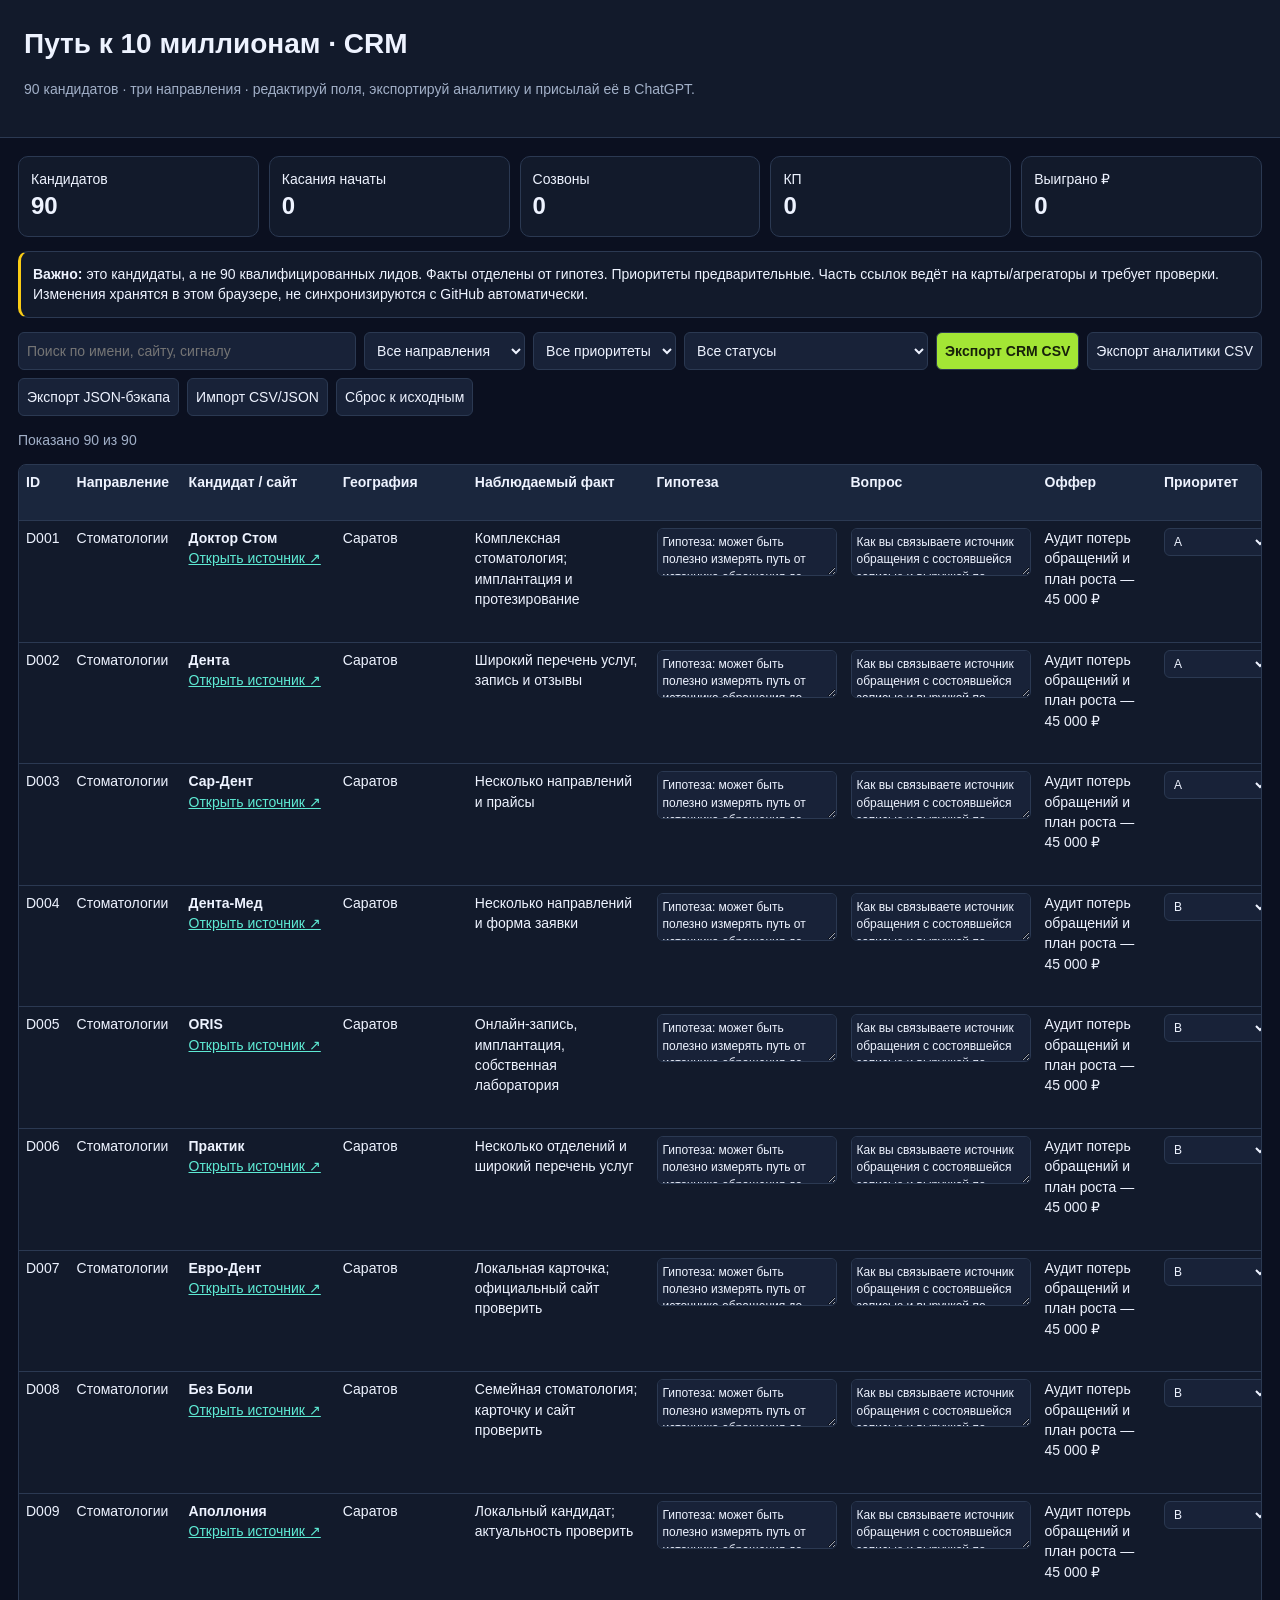
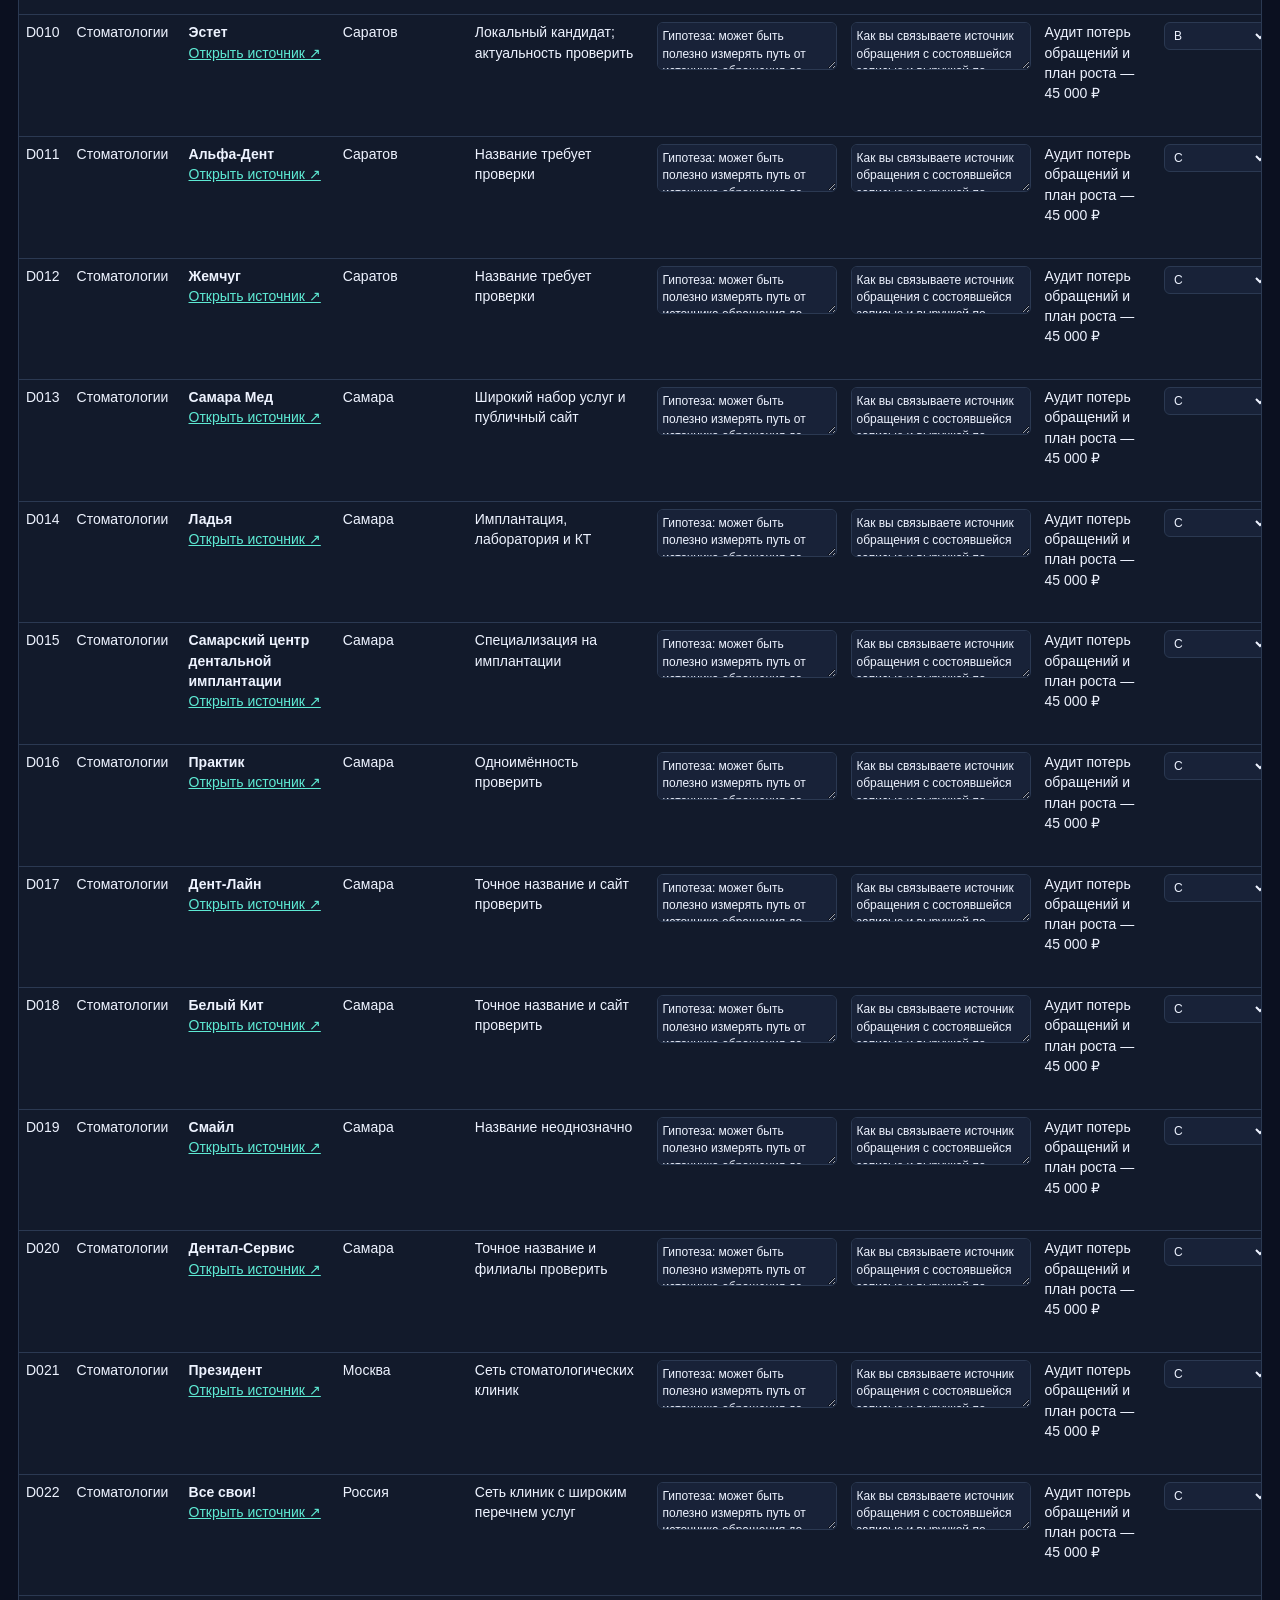
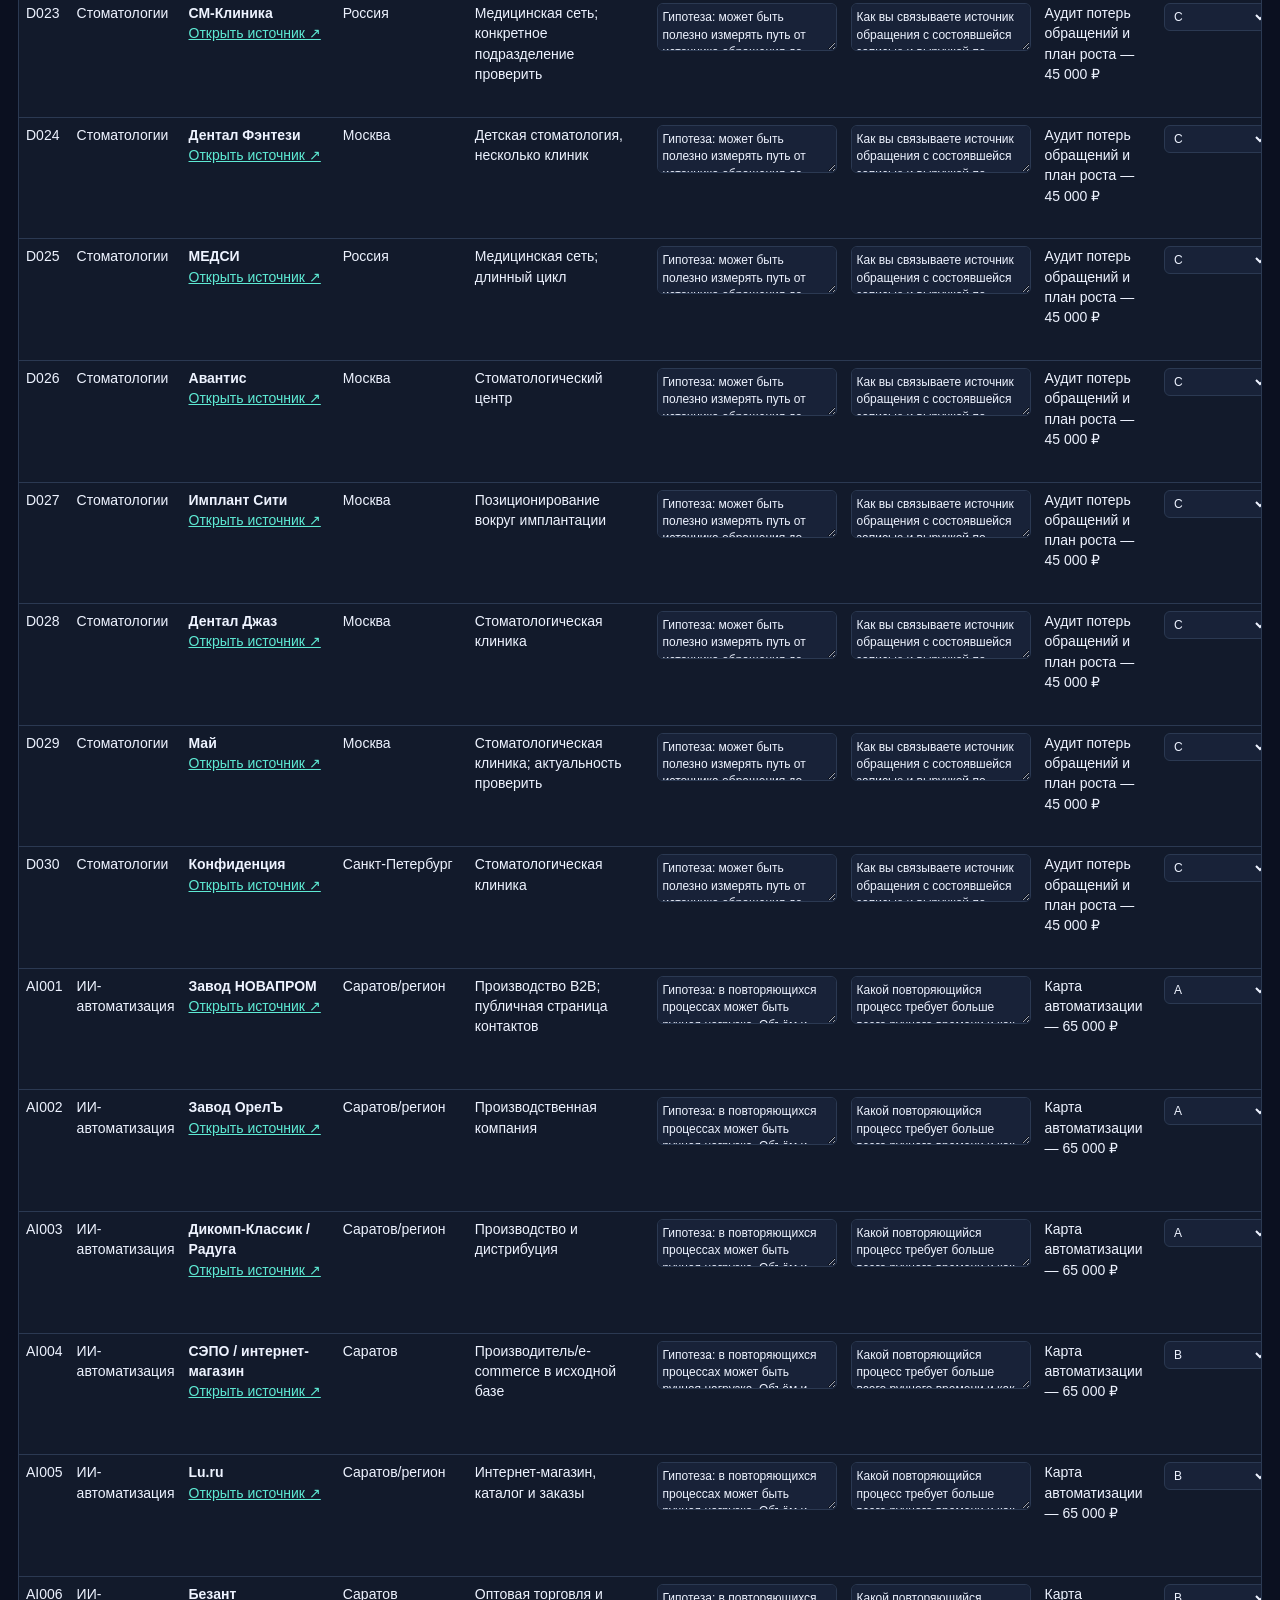
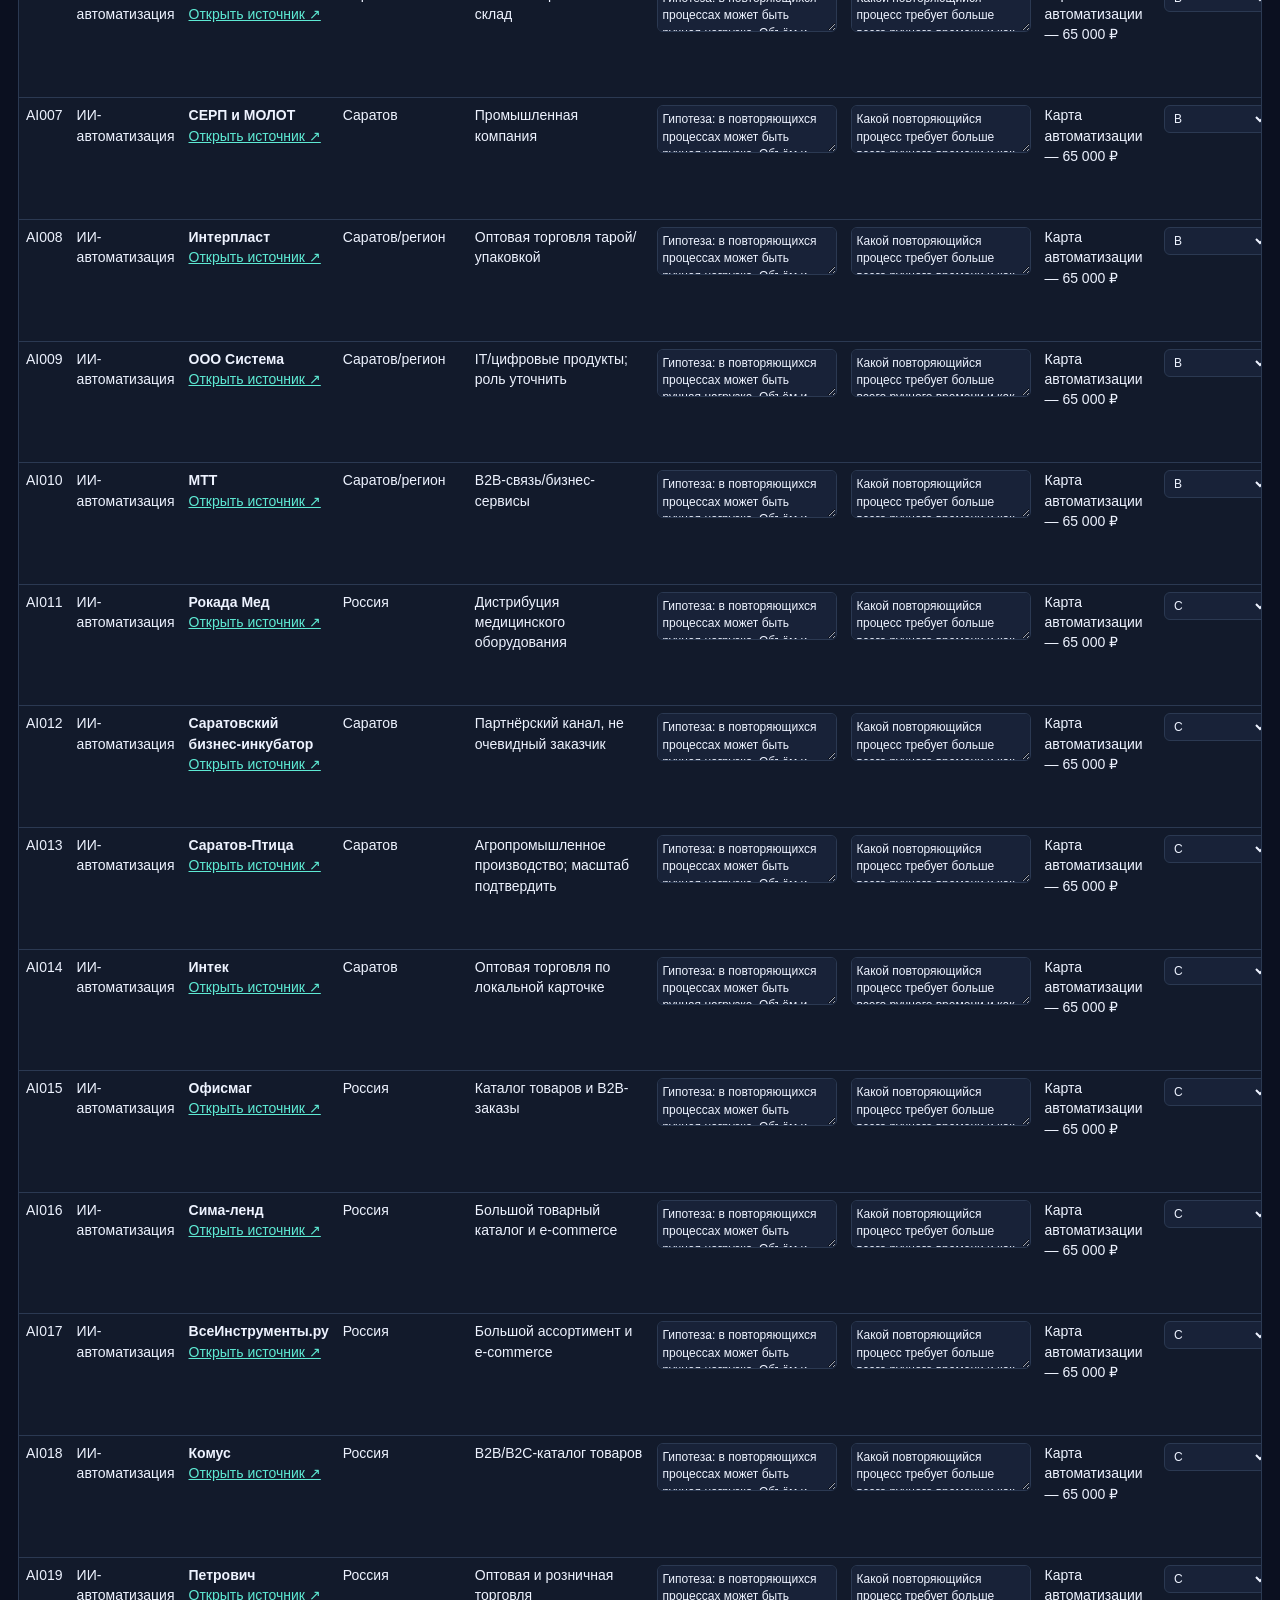
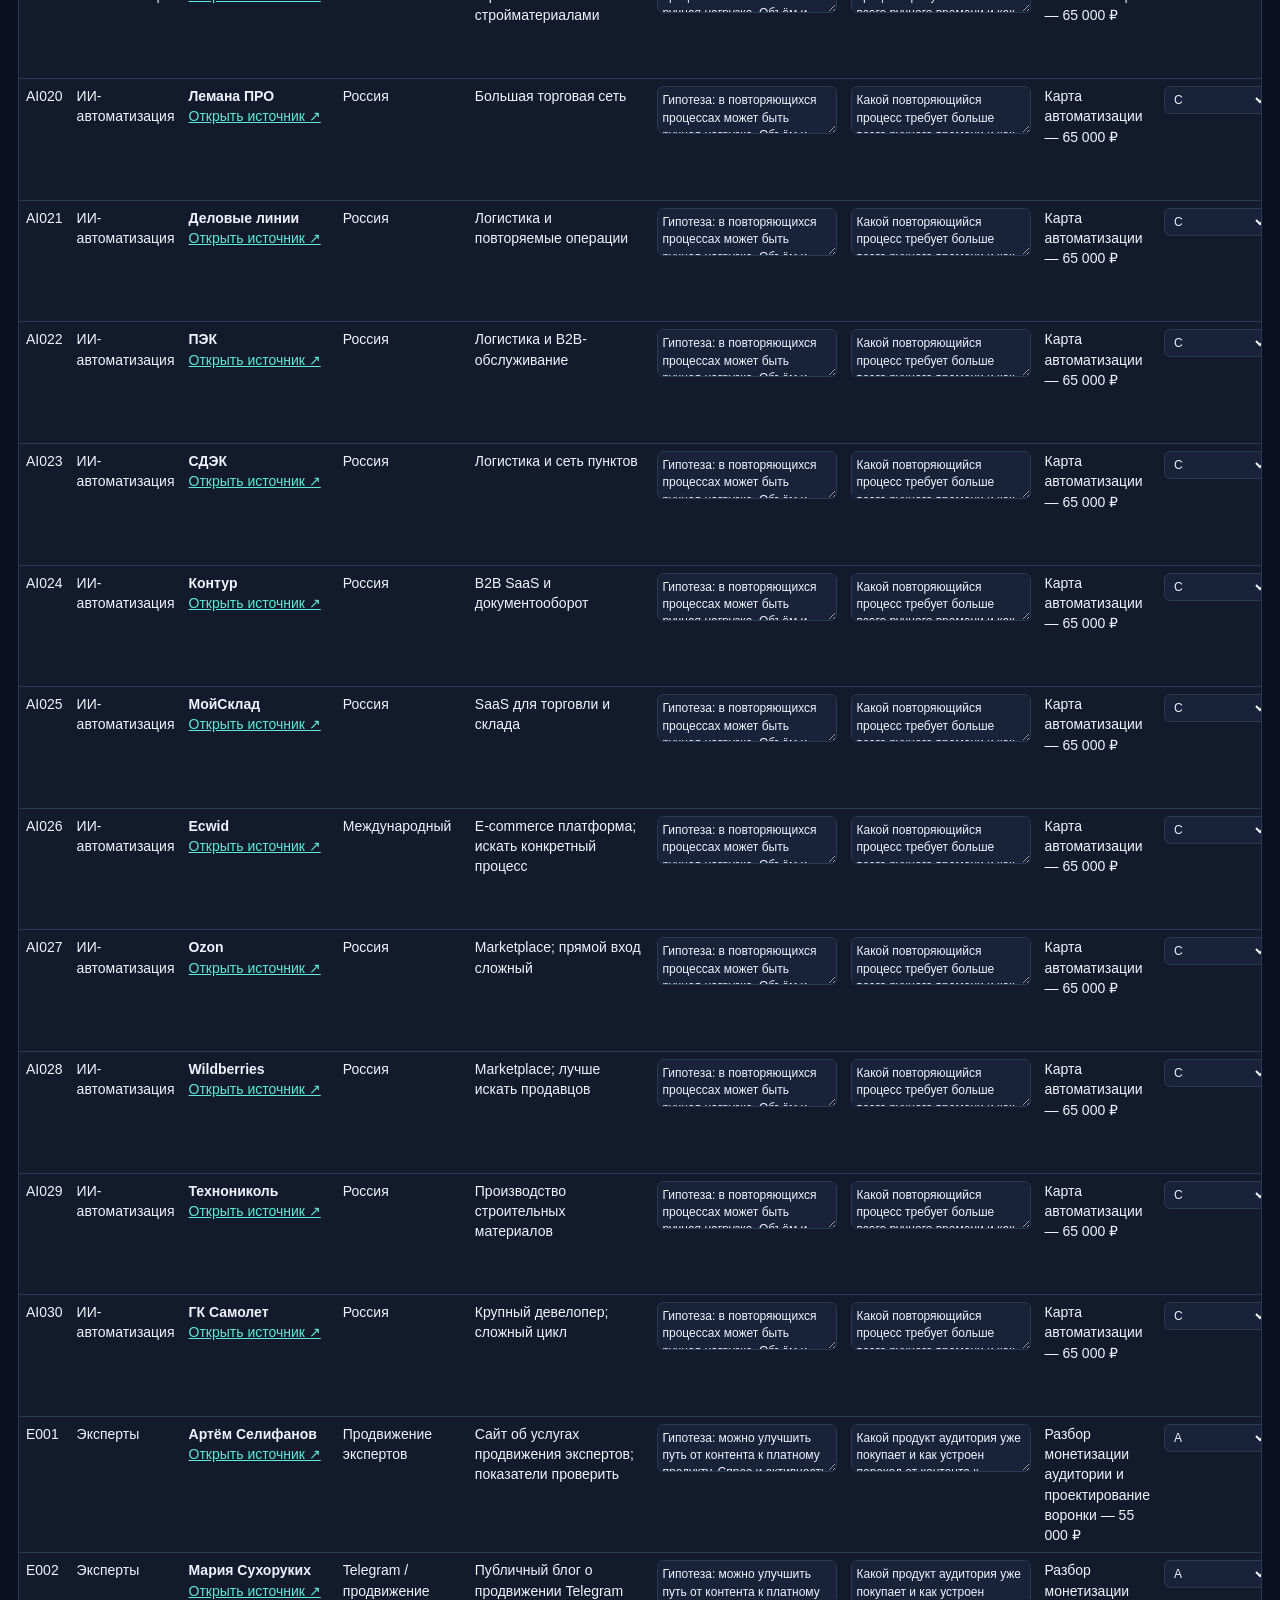
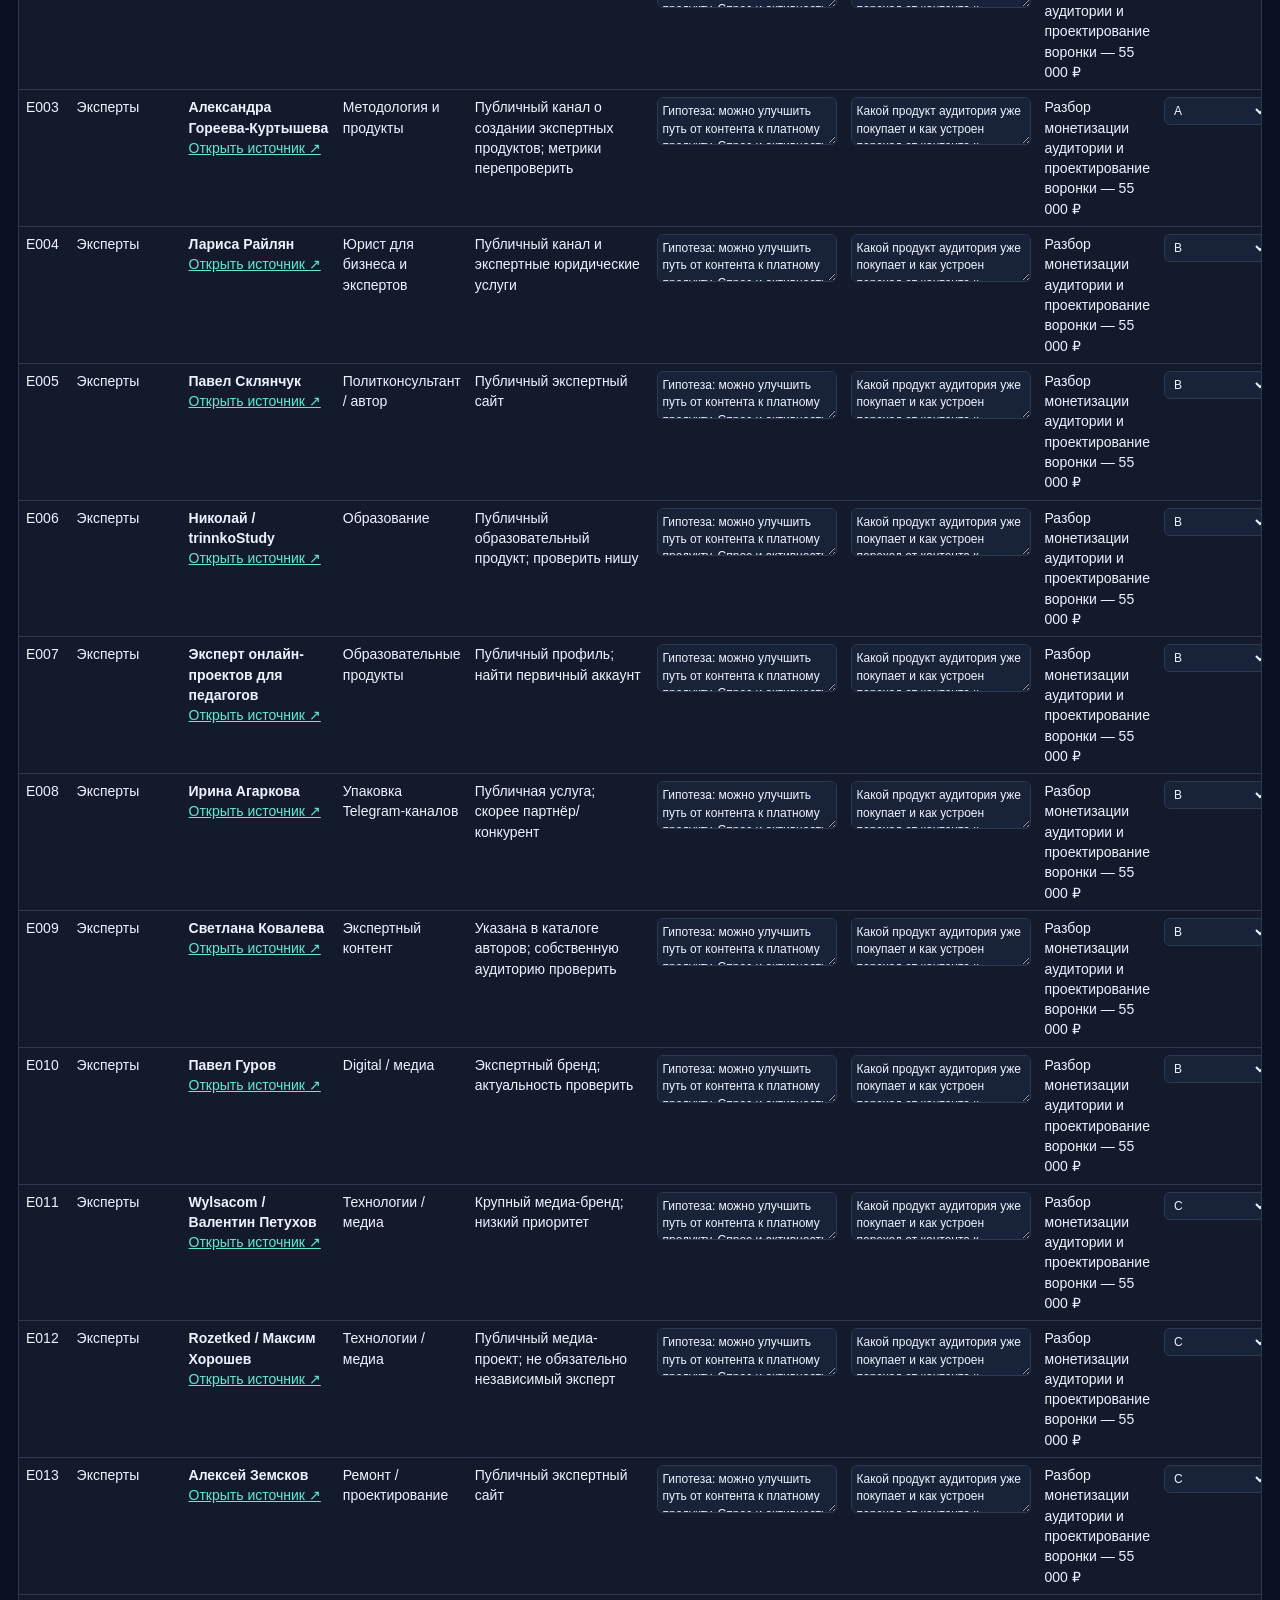
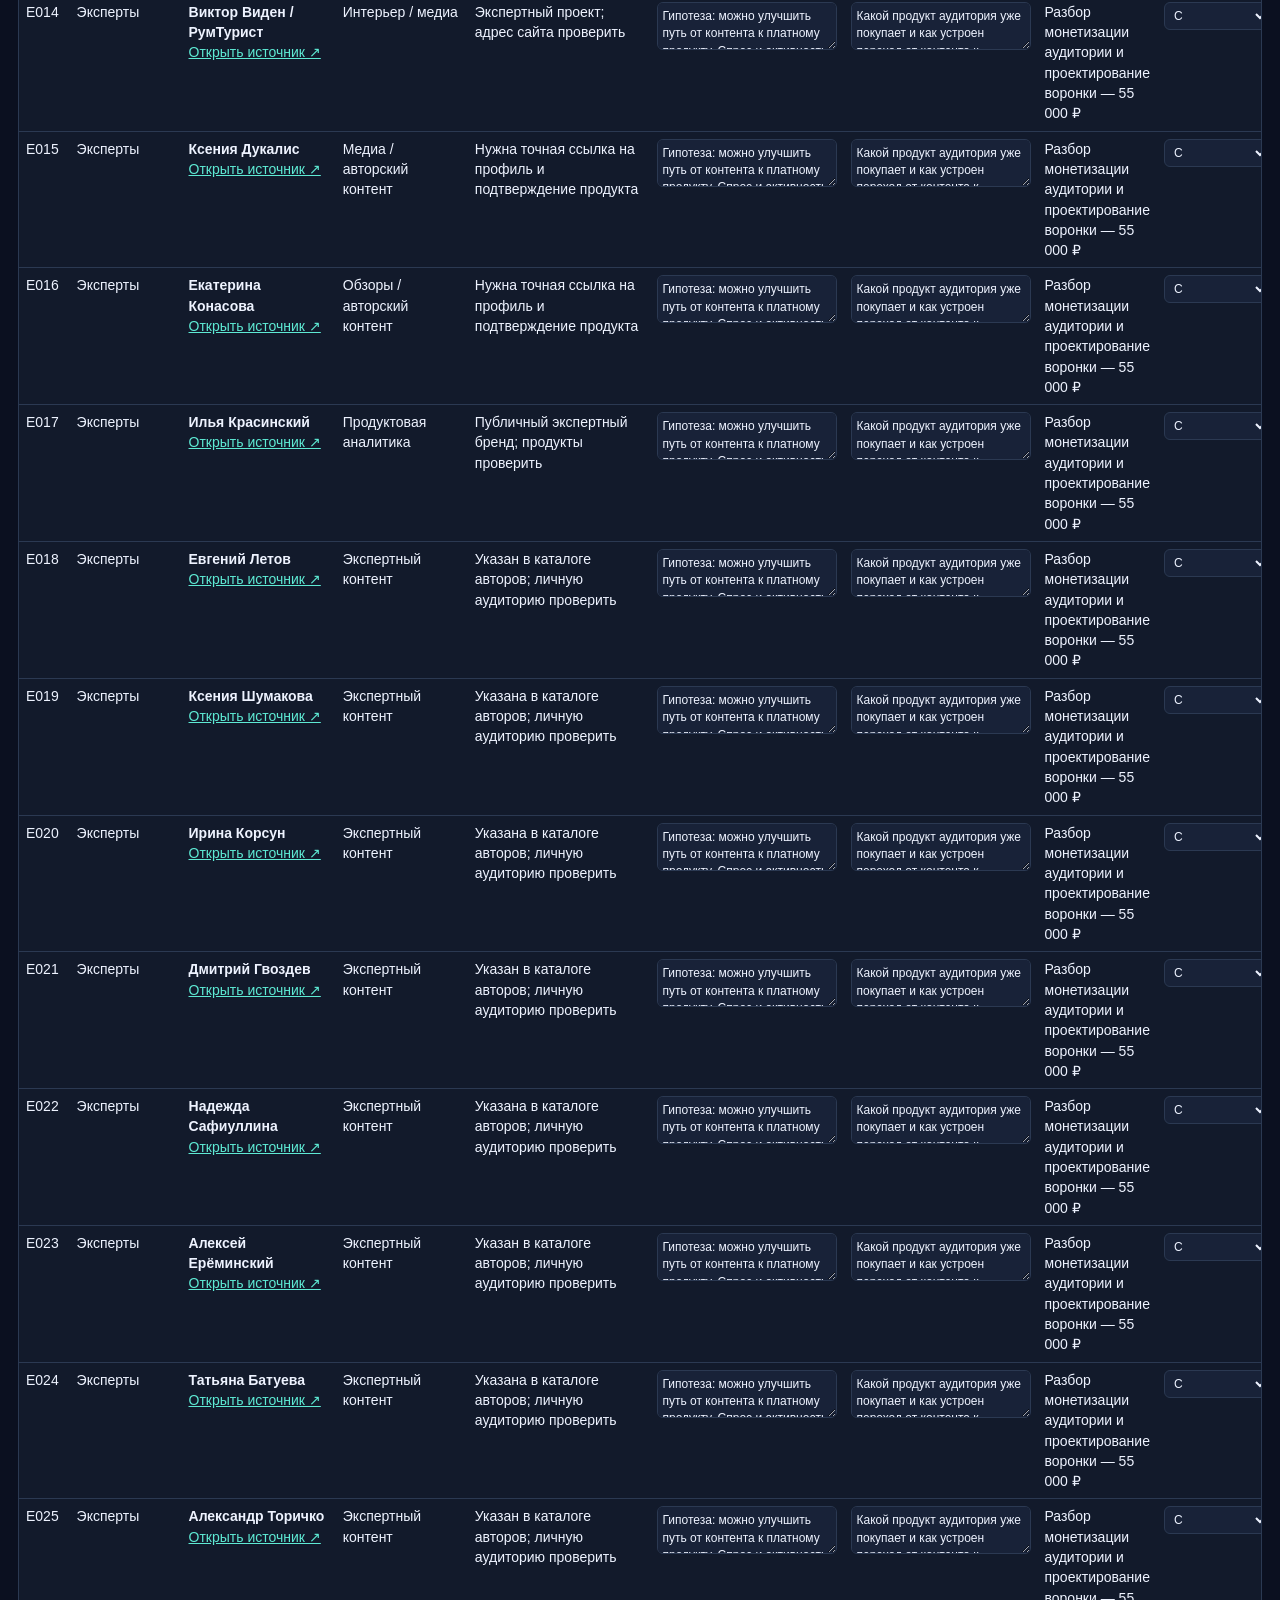
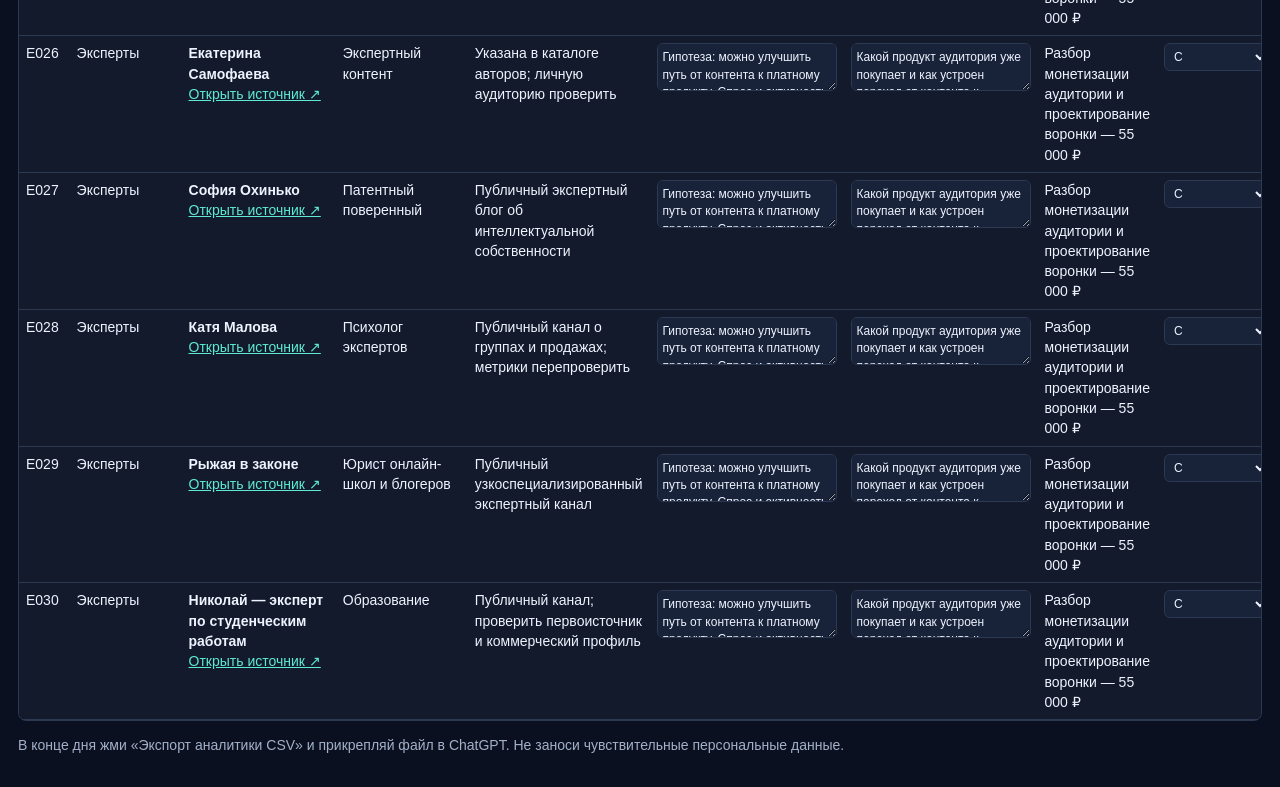
==== commit d97d1fa7: "fix(crm): correct status select rendering" ====
--- a/crm/index.html
+++ b/crm/index.html
@@ -1 +1 @@
-<!doctype html><html lang="ru"><meta charset="utf-8"><meta name="viewport" content="width=device-width,initial-scale=1"><title>Путь к 10 млн — CRM</title><style>:root{--bg:#0b1020;--p:#121a2b;--p2:#182238;--line:#2b3952;--t:#eef3ff;--m:#a2b0c8;--a:#a3e635}*{box-sizing:border-box}body{margin:0;background:var(--bg);color:var(--t);font:14px/1.45 Segoe UI,Arial}header{padding:24px;border-bottom:1px solid var(--line);background:#121a2b}h1{margin:0 0 6px}p,.small{color:var(--m)}main{padding:18px;max-width:1800px;margin:auto}.stats{display:grid;grid-template-columns:repeat(5,1fr);gap:10px}.stat,.note{background:var(--p);border:1px solid var(--line);border-radius:10px;padding:12px}.stat strong{display:block;font-size:24px}.toolbar{display:flex;flex-wrap:wrap;gap:8px;margin:14px 0}.toolbar input{flex:1;min-width:200px}input,select,textarea,button{font:inherit;color:var(--t);background:var(--p2);border:1px solid var(--line);border-radius:6px;padding:8px}button{cursor:pointer}button.primary{background:var(--a);color:#17210a;font-weight:bold}.note{margin:14px 0;border-left:3px solid #facc15}.tablewrap{overflow:auto;border:1px solid var(--line);border-radius:8px}table{border-collapse:collapse;width:100%;min-width:1550px;background:var(--p)}td,th{padding:7px;border-bottom:1px solid var(--line);text-align:left;vertical-align:top}th{position:sticky;top:0;background:#1a263d;z-index:1}td input,td select,td textarea{width:100%;min-width:105px;padding:5px;font-size:12px}td textarea{min-width:180px;min-height:48px}a{color:#5eead4;overflow-wrap:anywhere}.tag{font-size:11px;color:#fde68a} @media(max-width:800px){.stats{grid-template-columns:repeat(2,1fr)}} </style><header><h1>Путь к 10 миллионам · CRM</h1><p>90 кандидатов · три направления · редактируй поля, экспортируй аналитику и присылай её в ChatGPT.</p></header><main><div class="stats" id="stats"></div><div class="note"><b>Важно:</b> это кандидаты, а не 90 квалифицированных лидов. Факты отделены от гипотез. Приоритеты предварительные. Часть ссылок ведёт на карты/агрегаторы и требует проверки. Изменения хранятся в этом браузере, не синхронизируются с GitHub автоматически.</div><div class="toolbar"><input id="q" placeholder="Поиск по имени, сайту, сигналу"><select id="d"><option value="">Все направления</option><option value="dentistry">Стоматологии</option><option value="ai">ИИ-автоматизация</option><option value="experts">Эксперты</option></select><select id="p"><option value="">Все приоритеты</option><option>A</option><option>B</option><option>C</option></select><select id="s"><option value="">Все статусы</option><option>Найден</option><option>Первично проверен</option><option>Квалифицирован</option><option>Готов к контакту</option><option>Первое сообщение отправлено</option><option>Ответ получен</option><option>Диалог</option><option>Созвон назначен</option><option>Созвон проведён</option><option>КП отправлено</option><option>Переговоры</option><option>Выигран</option><option>Отказ</option><option>Follow-up позже</option></select><button class="primary" id="ex">Экспорт CRM CSV</button><button id="an">Экспорт аналитики CSV</button><button id="jb">Экспорт JSON-бэкапа</button><button id="ib">Импорт CSV/JSON</button><input id="file" type="file" accept=".csv,.json" hidden><button id="reset">Сброс к исходным</button></div><p id="count" class="small"></p><div class="tablewrap"><table><thead><tr><th>ID</th><th>Направление</th><th>Кандидат / сайт</th><th>География</th><th>Наблюдаемый факт</th><th>Гипотеза</th><th>Вопрос</th><th>Оффер</th><th>Приоритет</th><th>Скоринг /10</th><th>Статус</th><th>Контакт / ЛПР</th><th>Последнее действие</th><th>Следующее действие</th><th>Дата действия</th><th>Первое касание</th><th>Ответ</th><th>Созвоны</th><th>КП</th><th>Сумма ₽</th><th>Вероятность %</th><th>Причина отказа / заметки</th></tr></thead><tbody id="rows"></tbody></table></div><p>В конце дня жми «Экспорт аналитики CSV» и прикрепляй файл в ChatGPT. Не заноси чувствительные персональные данные.</p></main><script>const SEED=[{"id":"D001","direction":"dentistry","name":"Доктор Стом","geography":"Саратов","website":"https://www.stomsaratov.ru/","source_url":"https://www.stomsaratov.ru/","segment":"Комплексная стоматология; имплантация и протезирование","observed_fact":"Комплексная стоматология; имплантация и протезирование","pain_hypothesis":"Гипотеза: может быть полезно измерять путь от источника обращения до записи. Проблема не подтверждена.","question":"Как вы связываете источник обращения с состоявшейся записью и выручкой по направлениям?","offer":"Аудит потерь обращений и план роста — 45 000 ₽","next_stage":"Внедрение 180–290 тыс. ₽","public_contact":"Не проверен — открыть первоисточник","decision_maker":"Собственник / управляющий / маркетолог","priority":"A","score":0,"status":"Найден","consent_status":"Не проверено","last_checked":"2026-10-23","next_action":"Проверить первоисточник, актуальность и деловой канал","next_action_date":"2026-10-24","first_touch_date":"","last_activity":"","next_followup_date":"","reply_status":"Не отправлено","calls_booked":0,"proposals_sent":0,"deal_amount":0,"close_probability":0,"refusal_reason":"","notes":"Кандидат для исследования, не квалифицированный лид. Не отправлять рекламу без проверки допустимости канала/согласия."},{"id":"D002","direction":"dentistry","name":"Дента","geography":"Саратов","website":"https://www.denta-sar.ru/","source_url":"https://www.denta-sar.ru/","segment":"Широкий перечень услуг, запись и отзывы","observed_fact":"Широкий перечень услуг, запись и отзывы","pain_hypothesis":"Гипотеза: может быть полезно измерять путь от источника обращения до записи. Проблема не подтверждена.","question":"Как вы связываете источник обращения с состоявшейся записью и выручкой по направлениям?","offer":"Аудит потерь обращений и план роста — 45 000 ₽","next_stage":"Внедрение 180–290 тыс. ₽","public_contact":"Не проверен — открыть первоисточник","decision_maker":"Собственник / управляющий / маркетолог","priority":"A","score":0,"status":"Найден","consent_status":"Не проверено","last_checked":"2026-10-23","next_action":"Проверить первоисточник, актуальность и деловой канал","next_action_date":"2026-10-24","first_touch_date":"","last_activity":"","next_followup_date":"","reply_status":"Не отправлено","calls_booked":0,"proposals_sent":0,"deal_amount":0,"close_probability":0,"refusal_reason":"","notes":"Кандидат для исследования, не квалифицированный лид. Не отправлять рекламу без проверки допустимости канала/согласия."},{"id":"D003","direction":"dentistry","name":"Сар-Дент","geography":"Саратов","website":"https://www.sar-dent.ru/","source_url":"https://www.sar-dent.ru/","segment":"Несколько направлений и прайсы","observed_fact":"Несколько направлений и прайсы","pain_hypothesis":"Гипотеза: может быть полезно измерять путь от источника обращения до записи. Проблема не подтверждена.","question":"Как вы связываете источник обращения с состоявшейся записью и выручкой по направлениям?","offer":"Аудит потерь обращений и план роста — 45 000 ₽","next_stage":"Внедрение 180–290 тыс. ₽","public_contact":"Не проверен — открыть первоисточник","decision_maker":"Собственник / управляющий / маркетолог","priority":"A","score":0,"status":"Найден","consent_status":"Не проверено","last_checked":"2026-10-23","next_action":"Проверить первоисточник, актуальность и деловой канал","next_action_date":"2026-10-24","first_touch_date":"","last_activity":"","next_followup_date":"","reply_status":"Не отправлено","calls_booked":0,"proposals_sent":0,"deal_amount":0,"close_probability":0,"refusal_reason":"","notes":"Кандидат для исследования, не квалифицированный лид. Не отправлять рекламу без проверки допустимости канала/согласия."},{"id":"D004","direction":"dentistry","name":"Дента-Мед","geography":"Саратов","website":"https://dentamed-sar.ru/","source_url":"https://dentamed-sar.ru/","segment":"Несколько направлений и форма заявки","observed_fact":"Несколько направлений и форма заявки","pain_hypothesis":"Гипотеза: может быть полезно измерять путь от источника обращения до записи. Проблема не подтверждена.","question":"Как вы связываете источник обращения с состоявшейся записью и выручкой по направлениям?","offer":"Аудит потерь обращений и план роста — 45 000 ₽","next_stage":"Внедрение 180–290 тыс. ₽","public_contact":"Не проверен — открыть первоисточник","decision_maker":"Собственник / управляющий / маркетолог","priority":"B","score":0,"status":"Найден","consent_status":"Не проверено","last_checked":"2026-10-23","next_action":"Проверить первоисточник, актуальность и деловой канал","next_action_date":"2026-10-24","first_touch_date":"","last_activity":"","next_followup_date":"","reply_status":"Не отправлено","calls_booked":0,"proposals_sent":0,"deal_amount":0,"close_probability":0,"refusal_reason":"","notes":"Кандидат для исследования, не квалифицированный лид. Не отправлять рекламу без проверки допустимости канала/согласия."},{"id":"D005","direction":"dentistry","name":"ORIS","geography":"Саратов","website":"https://www.oris-dental.ru/","source_url":"https://www.oris-dental.ru/","segment":"Онлайн-запись, имплантация, собственная лаборатория","observed_fact":"Онлайн-запись, имплантация, собственная лаборатория","pain_hypothesis":"Гипотеза: может быть полезно измерять путь от источника обращения до записи. Проблема не подтверждена.","question":"Как вы связываете источник обращения с состоявшейся записью и выручкой по направлениям?","offer":"Аудит потерь обращений и план роста — 45 000 ₽","next_stage":"Внедрение 180–290 тыс. ₽","public_contact":"Не проверен — открыть первоисточник","decision_maker":"Собственник / управляющий / маркетолог","priority":"B","score":0,"status":"Найден","consent_status":"Не проверено","last_checked":"2026-10-23","next_action":"Проверить первоисточник, актуальность и деловой канал","next_action_date":"2026-10-24","first_touch_date":"","last_activity":"","next_followup_date":"","reply_status":"Не отправлено","calls_booked":0,"proposals_sent":0,"deal_amount":0,"close_probability":0,"refusal_reason":"","notes":"Кандидат для исследования, не квалифицированный лид. Не отправлять рекламу без проверки допустимости канала/согласия."},{"id":"D006","direction":"dentistry","name":"Практик","geography":"Саратов","website":"https://praktic.net/","source_url":"https://praktic.net/","segment":"Несколько отделений и широкий перечень услуг","observed_fact":"Несколько отделений и широкий перечень услуг","pain_hypothesis":"Гипотеза: может быть полезно измерять путь от источника обращения до записи. Проблема не подтверждена.","question":"Как вы связываете источник обращения с состоявшейся записью и выручкой по направлениям?","offer":"Аудит потерь обращений и план роста — 45 000 ₽","next_stage":"Внедрение 180–290 тыс. ₽","public_contact":"Не проверен — открыть первоисточник","decision_maker":"Собственник / управляющий / маркетолог","priority":"B","score":0,"status":"Найден","consent_status":"Не проверено","last_checked":"2026-10-23","next_action":"Проверить первоисточник, актуальность и деловой канал","next_action_date":"2026-10-24","first_touch_date":"","last_activity":"","next_followup_date":"","reply_status":"Не отправлено","calls_booked":0,"proposals_sent":0,"deal_amount":0,"close_probability":0,"refusal_reason":"","notes":"Кандидат для исследования, не квалифицированный лид. Не отправлять рекламу без проверки допустимости канала/согласия."},{"id":"D007","direction":"dentistry","name":"Евро-Дент","geography":"Саратов","website":"https://yandex.ru/maps/?text=Евро-Дент%20Саратов","source_url":"https://yandex.ru/maps/?text=Евро-Дент%20Саратов","segment":"Локальная карточка; официальный сайт проверить","observed_fact":"Локальная карточка; официальный сайт проверить","pain_hypothesis":"Гипотеза: может быть полезно измерять путь от источника обращения до записи. Проблема не подтверждена.","question":"Как вы связываете источник обращения с состоявшейся записью и выручкой по направлениям?","offer":"Аудит потерь обращений и план роста — 45 000 ₽","next_stage":"Внедрение 180–290 тыс. ₽","public_contact":"Не проверен — открыть первоисточник","decision_maker":"Собственник / управляющий / маркетолог","priority":"B","score":0,"status":"Найден","consent_status":"Не проверено","last_checked":"2026-10-23","next_action":"Проверить первоисточник, актуальность и деловой канал","next_action_date":"2026-10-24","first_touch_date":"","last_activity":"","next_followup_date":"","reply_status":"Не отправлено","calls_booked":0,"proposals_sent":0,"deal_amount":0,"close_probability":0,"refusal_reason":"","notes":"Кандидат для исследования, не квалифицированный лид. Не отправлять рекламу без проверки допустимости канала/согласия."},{"id":"D008","direction":"dentistry","name":"Без Боли","geography":"Саратов","website":"https://yandex.ru/maps/?text=Стоматология%20Без%20Боли%20Саратов","source_url":"https://yandex.ru/maps/?text=Стоматология%20Без%20Боли%20Саратов","segment":"Семейная стоматология; карточку и сайт проверить","observed_fact":"Семейная стоматология; карточку и сайт проверить","pain_hypothesis":"Гипотеза: может быть полезно измерять путь от источника обращения до записи. Проблема не подтверждена.","question":"Как вы связываете источник обращения с состоявшейся записью и выручкой по направлениям?","offer":"Аудит потерь обращений и план роста — 45 000 ₽","next_stage":"Внедрение 180–290 тыс. ₽","public_contact":"Не проверен — открыть первоисточник","decision_maker":"Собственник / управляющий / маркетолог","priority":"B","score":0,"status":"Найден","consent_status":"Не проверено","last_checked":"2026-10-23","next_action":"Проверить первоисточник, актуальность и деловой канал","next_action_date":"2026-10-24","first_touch_date":"","last_activity":"","next_followup_date":"","reply_status":"Не отправлено","calls_booked":0,"proposals_sent":0,"deal_amount":0,"close_probability":0,"refusal_reason":"","notes":"Кандидат для исследования, не квалифицированный лид. Не отправлять рекламу без проверки допустимости канала/согласия."},{"id":"D009","direction":"dentistry","name":"Аполлония","geography":"Саратов","website":"https://yandex.ru/maps/?text=Аполлония%20стоматология%20Саратов","source_url":"https://yandex.ru/maps/?text=Аполлония%20стоматология%20Саратов","segment":"Локальный кандидат; актуальность проверить","observed_fact":"Локальный кандидат; актуальность проверить","pain_hypothesis":"Гипотеза: может быть полезно измерять путь от источника обращения до записи. Проблема не подтверждена.","question":"Как вы связываете источник обращения с состоявшейся записью и выручкой по направлениям?","offer":"Аудит потерь обращений и план роста — 45 000 ₽","next_stage":"Внедрение 180–290 тыс. ₽","public_contact":"Не проверен — открыть первоисточник","decision_maker":"Собственник / управляющий / маркетолог","priority":"B","score":0,"status":"Найден","consent_status":"Не проверено","last_checked":"2026-10-23","next_action":"Проверить первоисточник, актуальность и деловой канал","next_action_date":"2026-10-24","first_touch_date":"","last_activity":"","next_followup_date":"","reply_status":"Не отправлено","calls_booked":0,"proposals_sent":0,"deal_amount":0,"close_probability":0,"refusal_reason":"","notes":"Кандидат для исследования, не квалифицированный лид. Не отправлять рекламу без проверки допустимости канала/согласия."},{"id":"D010","direction":"dentistry","name":"Эстет","geography":"Саратов","website":"https://yandex.ru/maps/?text=Эстет%20стоматология%20Саратов","source_url":"https://yandex.ru/maps/?text=Эстет%20стоматология%20Саратов","segment":"Локальный кандидат; актуальность проверить","observed_fact":"Локальный кандидат; актуальность проверить","pain_hypothesis":"Гипотеза: может быть полезно измерять путь от источника обращения до записи. Проблема не подтверждена.","question":"Как вы связываете источник обращения с состоявшейся записью и выручкой по направлениям?","offer":"Аудит потерь обращений и план роста — 45 000 ₽","next_stage":"Внедрение 180–290 тыс. ₽","public_contact":"Не проверен — открыть первоисточник","decision_maker":"Собственник / управляющий / маркетолог","priority":"B","score":0,"status":"Найден","consent_status":"Не проверено","last_checked":"2026-10-23","next_action":"Проверить первоисточник, актуальность и деловой канал","next_action_date":"2026-10-24","first_touch_date":"","last_activity":"","next_followup_date":"","reply_status":"Не отправлено","calls_booked":0,"proposals_sent":0,"deal_amount":0,"close_probability":0,"refusal_reason":"","notes":"Кандидат для исследования, не квалифицированный лид. Не отправлять рекламу без проверки допустимости канала/согласия."},{"id":"D011","direction":"dentistry","name":"Альфа-Дент","geography":"Саратов","website":"https://yandex.ru/maps/?text=Альфа-Дент%20Саратов","source_url":"https://yandex.ru/maps/?text=Альфа-Дент%20Саратов","segment":"Название требует проверки","observed_fact":"Название требует проверки","pain_hypothesis":"Гипотеза: может быть полезно измерять путь от источника обращения до записи. Проблема не подтверждена.","question":"Как вы связываете источник обращения с состоявшейся записью и выручкой по направлениям?","offer":"Аудит потерь обращений и план роста — 45 000 ₽","next_stage":"Внедрение 180–290 тыс. ₽","public_contact":"Не проверен — открыть первоисточник","decision_maker":"Собственник / управляющий / маркетолог","priority":"C","score":0,"status":"Найден","consent_status":"Не проверено","last_checked":"2026-10-23","next_action":"Проверить первоисточник, актуальность и деловой канал","next_action_date":"2026-10-24","first_touch_date":"","last_activity":"","next_followup_date":"","reply_status":"Не отправлено","calls_booked":0,"proposals_sent":0,"deal_amount":0,"close_probability":0,"refusal_reason":"","notes":"Кандидат для исследования, не квалифицированный лид. Не отправлять рекламу без проверки допустимости канала/согласия."},{"id":"D012","direction":"dentistry","name":"Жемчуг","geography":"Саратов","website":"https://yandex.ru/maps/?text=Жемчуг%20стоматология%20Саратов","source_url":"https://yandex.ru/maps/?text=Жемчуг%20стоматология%20Саратов","segment":"Название требует проверки","observed_fact":"Название требует проверки","pain_hypothesis":"Гипотеза: может быть полезно измерять путь от источника обращения до записи. Проблема не подтверждена.","question":"Как вы связываете источник обращения с состоявшейся записью и выручкой по направлениям?","offer":"Аудит потерь обращений и план роста — 45 000 ₽","next_stage":"Внедрение 180–290 тыс. ₽","public_contact":"Не проверен — открыть первоисточник","decision_maker":"Собственник / управляющий / маркетолог","priority":"C","score":0,"status":"Найден","consent_status":"Не проверено","last_checked":"2026-10-23","next_action":"Проверить первоисточник, актуальность и деловой канал","next_action_date":"2026-10-24","first_touch_date":"","last_activity":"","next_followup_date":"","reply_status":"Не отправлено","calls_booked":0,"proposals_sent":0,"deal_amount":0,"close_probability":0,"refusal_reason":"","notes":"Кандидат для исследования, не квалифицированный лид. Не отправлять рекламу без проверки допустимости канала/согласия."},{"id":"D013","direction":"dentistry","name":"Самара Мед","geography":"Самара","website":"https://samaramed63.ru/o-nas/","source_url":"https://samaramed63.ru/o-nas/","segment":"Широкий набор услуг и публичный сайт","observed_fact":"Широкий набор услуг и публичный сайт","pain_hypothesis":"Гипотеза: может быть полезно измерять путь от источника обращения до записи. Проблема не подтверждена.","question":"Как вы связываете источник обращения с состоявшейся записью и выручкой по направлениям?","offer":"Аудит потерь обращений и план роста — 45 000 ₽","next_stage":"Внедрение 180–290 тыс. ₽","public_contact":"Не проверен — открыть первоисточник","decision_maker":"Собственник / управляющий / маркетолог","priority":"C","score":0,"status":"Найден","consent_status":"Не проверено","last_checked":"2026-10-23","next_action":"Проверить первоисточник, актуальность и деловой канал","next_action_date":"2026-10-24","first_touch_date":"","last_activity":"","next_followup_date":"","reply_status":"Не отправлено","calls_booked":0,"proposals_sent":0,"deal_amount":0,"close_probability":0,"refusal_reason":"","notes":"Кандидат для исследования, не квалифицированный лид. Не отправлять рекламу без проверки допустимости канала/согласия."},{"id":"D014","direction":"dentistry","name":"Ладья","geography":"Самара","website":"https://www.ladya.dental/","source_url":"https://www.ladya.dental/","segment":"Имплантация, лаборатория и КТ","observed_fact":"Имплантация, лаборатория и КТ","pain_hypothesis":"Гипотеза: может быть полезно измерять путь от источника обращения до записи. Проблема не подтверждена.","question":"Как вы связываете источник обращения с состоявшейся записью и выручкой по направлениям?","offer":"Аудит потерь обращений и план роста — 45 000 ₽","next_stage":"Внедрение 180–290 тыс. ₽","public_contact":"Не проверен — открыть первоисточник","decision_maker":"Собственник / управляющий / маркетолог","priority":"C","score":0,"status":"Найден","consent_status":"Не проверено","last_checked":"2026-10-23","next_action":"Проверить первоисточник, актуальность и деловой канал","next_action_date":"2026-10-24","first_touch_date":"","last_activity":"","next_followup_date":"","reply_status":"Не отправлено","calls_booked":0,"proposals_sent":0,"deal_amount":0,"close_probability":0,"refusal_reason":"","notes":"Кандидат для исследования, не квалифицированный лид. Не отправлять рекламу без проверки допустимости канала/согласия."},{"id":"D015","direction":"dentistry","name":"Самарский центр дентальной имплантации","geography":"Самара","website":"https://s-cdi.ru/","source_url":"https://s-cdi.ru/","segment":"Специализация на имплантации","observed_fact":"Специализация на имплантации","pain_hypothesis":"Гипотеза: может быть полезно измерять путь от источника обращения до записи. Проблема не подтверждена.","question":"Как вы связываете источник обращения с состоявшейся записью и выручкой по направлениям?","offer":"Аудит потерь обращений и план роста — 45 000 ₽","next_stage":"Внедрение 180–290 тыс. ₽","public_contact":"Не проверен — открыть первоисточник","decision_maker":"Собственник / управляющий / маркетолог","priority":"C","score":0,"status":"Найден","consent_status":"Не проверено","last_checked":"2026-10-23","next_action":"Проверить первоисточник, актуальность и деловой канал","next_action_date":"2026-10-24","first_touch_date":"","last_activity":"","next_followup_date":"","reply_status":"Не отправлено","calls_booked":0,"proposals_sent":0,"deal_amount":0,"close_probability":0,"refusal_reason":"","notes":"Кандидат для исследования, не квалифицированный лид. Не отправлять рекламу без проверки допустимости канала/согласия."},{"id":"D016","direction":"dentistry","name":"Практик","geography":"Самара","website":"https://yandex.ru/maps/?text=Практик%20стоматология%20Самара","source_url":"https://yandex.ru/maps/?text=Практик%20стоматология%20Самара","segment":"Одноимённость проверить","observed_fact":"Одноимённость проверить","pain_hypothesis":"Гипотеза: может быть полезно измерять путь от источника обращения до записи. Проблема не подтверждена.","question":"Как вы связываете источник обращения с состоявшейся записью и выручкой по направлениям?","offer":"Аудит потерь обращений и план роста — 45 000 ₽","next_stage":"Внедрение 180–290 тыс. ₽","public_contact":"Не проверен — открыть первоисточник","decision_maker":"Собственник / управляющий / маркетолог","priority":"C","score":0,"status":"Найден","consent_status":"Не проверено","last_checked":"2026-10-23","next_action":"Проверить первоисточник, актуальность и деловой канал","next_action_date":"2026-10-24","first_touch_date":"","last_activity":"","next_followup_date":"","reply_status":"Не отправлено","calls_booked":0,"proposals_sent":0,"deal_amount":0,"close_probability":0,"refusal_reason":"","notes":"Кандидат для исследования, не квалифицированный лид. Не отправлять рекламу без проверки допустимости канала/согласия."},{"id":"D017","direction":"dentistry","name":"Дент-Лайн","geography":"Самара","website":"https://yandex.ru/maps/?text=Дент-Лайн%20стоматология%20Самара","source_url":"https://yandex.ru/maps/?text=Дент-Лайн%20стоматология%20Самара","segment":"Точное название и сайт проверить","observed_fact":"Точное название и сайт проверить","pain_hypothesis":"Гипотеза: может быть полезно измерять путь от источника обращения до записи. Проблема не подтверждена.","question":"Как вы связываете источник обращения с состоявшейся записью и выручкой по направлениям?","offer":"Аудит потерь обращений и план роста — 45 000 ₽","next_stage":"Внедрение 180–290 тыс. ₽","public_contact":"Не проверен — открыть первоисточник","decision_maker":"Собственник / управляющий / маркетолог","priority":"C","score":0,"status":"Найден","consent_status":"Не проверено","last_checked":"2026-10-23","next_action":"Проверить первоисточник, актуальность и деловой канал","next_action_date":"2026-10-24","first_touch_date":"","last_activity":"","next_followup_date":"","reply_status":"Не отправлено","calls_booked":0,"proposals_sent":0,"deal_amount":0,"close_probability":0,"refusal_reason":"","notes":"Кандидат для исследования, не квалифицированный лид. Не отправлять рекламу без проверки допустимости канала/согласия."},{"id":"D018","direction":"dentistry","name":"Белый Кит","geography":"Самара","website":"https://yandex.ru/maps/?text=Белый%20Кит%20стоматология%20Самара","source_url":"https://yandex.ru/maps/?text=Белый%20Кит%20стоматология%20Самара","segment":"Точное название и сайт проверить","observed_fact":"Точное название и сайт проверить","pain_hypothesis":"Гипотеза: может быть полезно измерять путь от источника обращения до записи. Проблема не подтверждена.","question":"Как вы связываете источник обращения с состоявшейся записью и выручкой по направлениям?","offer":"Аудит потерь обращений и план роста — 45 000 ₽","next_stage":"Внедрение 180–290 тыс. ₽","public_contact":"Не проверен — открыть первоисточник","decision_maker":"Собственник / управляющий / маркетолог","priority":"C","score":0,"status":"Найден","consent_status":"Не проверено","last_checked":"2026-10-23","next_action":"Проверить первоисточник, актуальность и деловой канал","next_action_date":"2026-10-24","first_touch_date":"","last_activity":"","next_followup_date":"","reply_status":"Не отправлено","calls_booked":0,"proposals_sent":0,"deal_amount":0,"close_probability":0,"refusal_reason":"","notes":"Кандидат для исследования, не квалифицированный лид. Не отправлять рекламу без проверки допустимости канала/согласия."},{"id":"D019","direction":"dentistry","name":"Смайл","geography":"Самара","website":"https://yandex.ru/maps/?text=Смайл%20стоматология%20Самара","source_url":"https://yandex.ru/maps/?text=Смайл%20стоматология%20Самара","segment":"Название неоднозначно","observed_fact":"Название неоднозначно","pain_hypothesis":"Гипотеза: может быть полезно измерять путь от источника обращения до записи. Проблема не подтверждена.","question":"Как вы связываете источник обращения с состоявшейся записью и выручкой по направлениям?","offer":"Аудит потерь обращений и план роста — 45 000 ₽","next_stage":"Внедрение 180–290 тыс. ₽","public_contact":"Не проверен — открыть первоисточник","decision_maker":"Собственник / управляющий / маркетолог","priority":"C","score":0,"status":"Найден","consent_status":"Не проверено","last_checked":"2026-10-23","next_action":"Проверить первоисточник, актуальность и деловой канал","next_action_date":"2026-10-24","first_touch_date":"","last_activity":"","next_followup_date":"","reply_status":"Не отправлено","calls_booked":0,"proposals_sent":0,"deal_amount":0,"close_probability":0,"refusal_reason":"","notes":"Кандидат для исследования, не квалифицированный лид. Не отправлять рекламу без проверки допустимости канала/согласия."},{"id":"D020","direction":"dentistry","name":"Дентал-Сервис","geography":"Самара","website":"https://yandex.ru/maps/?text=Дентал-Сервис%20стоматология%20Самара","source_url":"https://yandex.ru/maps/?text=Дентал-Сервис%20стоматология%20Самара","segment":"Точное название и филиалы проверить","observed_fact":"Точное название и филиалы проверить","pain_hypothesis":"Гипотеза: может быть полезно измерять путь от источника обращения до записи. Проблема не подтверждена.","question":"Как вы связываете источник обращения с состоявшейся записью и выручкой по направлениям?","offer":"Аудит потерь обращений и план роста — 45 000 ₽","next_stage":"Внедрение 180–290 тыс. ₽","public_contact":"Не проверен — открыть первоисточник","decision_maker":"Собственник / управляющий / маркетолог","priority":"C","score":0,"status":"Найден","consent_status":"Не проверено","last_checked":"2026-10-23","next_action":"Проверить первоисточник, актуальность и деловой канал","next_action_date":"2026-10-24","first_touch_date":"","last_activity":"","next_followup_date":"","reply_status":"Не отправлено","calls_booked":0,"proposals_sent":0,"deal_amount":0,"close_probability":0,"refusal_reason":"","notes":"Кандидат для исследования, не квалифицированный лид. Не отправлять рекламу без проверки допустимости канала/согласия."},{"id":"D021","direction":"dentistry","name":"Президент","geography":"Москва","website":"https://www.prezi-dent.ru/","source_url":"https://www.prezi-dent.ru/","segment":"Сеть стоматологических клиник","observed_fact":"Сеть стоматологических клиник","pain_hypothesis":"Гипотеза: может быть полезно измерять путь от источника обращения до записи. Проблема не подтверждена.","question":"Как вы связываете источник обращения с состоявшейся записью и выручкой по направлениям?","offer":"Аудит потерь обращений и план роста — 45 000 ₽","next_stage":"Внедрение 180–290 тыс. ₽","public_contact":"Не проверен — открыть первоисточник","decision_maker":"Собственник / управляющий / маркетолог","priority":"C","score":0,"status":"Найден","consent_status":"Не проверено","last_checked":"2026-10-23","next_action":"Проверить первоисточник, актуальность и деловой канал","next_action_date":"2026-10-24","first_touch_date":"","last_activity":"","next_followup_date":"","reply_status":"Не отправлено","calls_booked":0,"proposals_sent":0,"deal_amount":0,"close_probability":0,"refusal_reason":"","notes":"Кандидат для исследования, не квалифицированный лид. Не отправлять рекламу без проверки допустимости канала/согласия."},{"id":"D022","direction":"dentistry","name":"Все свои!","geography":"Россия","website":"https://vse-svoi.ru/","source_url":"https://vse-svoi.ru/","segment":"Сеть клиник с широким перечнем услуг","observed_fact":"Сеть клиник с широким перечнем услуг","pain_hypothesis":"Гипотеза: может быть полезно измерять путь от источника обращения до записи. Проблема не подтверждена.","question":"Как вы связываете источник обращения с состоявшейся записью и выручкой по направлениям?","offer":"Аудит потерь обращений и план роста — 45 000 ₽","next_stage":"Внедрение 180–290 тыс. ₽","public_contact":"Не проверен — открыть первоисточник","decision_maker":"Собственник / управляющий / маркетолог","priority":"C","score":0,"status":"Найден","consent_status":"Не проверено","last_checked":"2026-10-23","next_action":"Проверить первоисточник, актуальность и деловой канал","next_action_date":"2026-10-24","first_touch_date":"","last_activity":"","next_followup_date":"","reply_status":"Не отправлено","calls_booked":0,"proposals_sent":0,"deal_amount":0,"close_probability":0,"refusal_reason":"","notes":"Кандидат для исследования, не квалифицированный лид. Не отправлять рекламу без проверки допустимости канала/согласия."},{"id":"D023","direction":"dentistry","name":"СМ-Клиника","geography":"Россия","website":"https://www.smclinic.ru/","source_url":"https://www.smclinic.ru/","segment":"Медицинская сеть; конкретное подразделение проверить","observed_fact":"Медицинская сеть; конкретное подразделение проверить","pain_hypothesis":"Гипотеза: может быть полезно измерять путь от источника обращения до записи. Проблема не подтверждена.","question":"Как вы связываете источник обращения с состоявшейся записью и выручкой по направлениям?","offer":"Аудит потерь обращений и план роста — 45 000 ₽","next_stage":"Внедрение 180–290 тыс. ₽","public_contact":"Не проверен — открыть первоисточник","decision_maker":"Собственник / управляющий / маркетолог","priority":"C","score":0,"status":"Найден","consent_status":"Не проверено","last_checked":"2026-10-23","next_action":"Проверить первоисточник, актуальность и деловой канал","next_action_date":"2026-10-24","first_touch_date":"","last_activity":"","next_followup_date":"","reply_status":"Не отправлено","calls_booked":0,"proposals_sent":0,"deal_amount":0,"close_probability":0,"refusal_reason":"","notes":"Кандидат для исследования, не квалифицированный лид. Не отправлять рекламу без проверки допустимости канала/согласия."},{"id":"D024","direction":"dentistry","name":"Дентал Фэнтези","geography":"Москва","website":"https://www.dentalfantasy.ru/","source_url":"https://www.dentalfantasy.ru/","segment":"Детская стоматология, несколько клиник","observed_fact":"Детская стоматология, несколько клиник","pain_hypothesis":"Гипотеза: может быть полезно измерять путь от источника обращения до записи. Проблема не подтверждена.","question":"Как вы связываете источник обращения с состоявшейся записью и выручкой по направлениям?","offer":"Аудит потерь обращений и план роста — 45 000 ₽","next_stage":"Внедрение 180–290 тыс. ₽","public_contact":"Не проверен — открыть первоисточник","decision_maker":"Собственник / управляющий / маркетолог","priority":"C","score":0,"status":"Найден","consent_status":"Не проверено","last_checked":"2026-10-23","next_action":"Проверить первоисточник, актуальность и деловой канал","next_action_date":"2026-10-24","first_touch_date":"","last_activity":"","next_followup_date":"","reply_status":"Не отправлено","calls_booked":0,"proposals_sent":0,"deal_amount":0,"close_probability":0,"refusal_reason":"","notes":"Кандидат для исследования, не квалифицированный лид. Не отправлять рекламу без проверки допустимости канала/согласия."},{"id":"D025","direction":"dentistry","name":"МЕДСИ","geography":"Россия","website":"https://medsi.ru/","source_url":"https://medsi.ru/","segment":"Медицинская сеть; длинный цикл","observed_fact":"Медицинская сеть; длинный цикл","pain_hypothesis":"Гипотеза: может быть полезно измерять путь от источника обращения до записи. Проблема не подтверждена.","question":"Как вы связываете источник обращения с состоявшейся записью и выручкой по направлениям?","offer":"Аудит потерь обращений и план роста — 45 000 ₽","next_stage":"Внедрение 180–290 тыс. ₽","public_contact":"Не проверен — открыть первоисточник","decision_maker":"Собственник / управляющий / маркетолог","priority":"C","score":0,"status":"Найден","consent_status":"Не проверено","last_checked":"2026-10-23","next_action":"Проверить первоисточник, актуальность и деловой канал","next_action_date":"2026-10-24","first_touch_date":"","last_activity":"","next_followup_date":"","reply_status":"Не отправлено","calls_booked":0,"proposals_sent":0,"deal_amount":0,"close_probability":0,"refusal_reason":"","notes":"Кандидат для исследования, не квалифицированный лид. Не отправлять рекламу без проверки допустимости канала/согласия."},{"id":"D026","direction":"dentistry","name":"Авантис","geography":"Москва","website":"https://avantis-dental.ru/","source_url":"https://avantis-dental.ru/","segment":"Стоматологический центр","observed_fact":"Стоматологический центр","pain_hypothesis":"Гипотеза: может быть полезно измерять путь от источника обращения до записи. Проблема не подтверждена.","question":"Как вы связываете источник обращения с состоявшейся записью и выручкой по направлениям?","offer":"Аудит потерь обращений и план роста — 45 000 ₽","next_stage":"Внедрение 180–290 тыс. ₽","public_contact":"Не проверен — открыть первоисточник","decision_maker":"Собственник / управляющий / маркетолог","priority":"C","score":0,"status":"Найден","consent_status":"Не проверено","last_checked":"2026-10-23","next_action":"Проверить первоисточник, актуальность и деловой канал","next_action_date":"2026-10-24","first_touch_date":"","last_activity":"","next_followup_date":"","reply_status":"Не отправлено","calls_booked":0,"proposals_sent":0,"deal_amount":0,"close_probability":0,"refusal_reason":"","notes":"Кандидат для исследования, не квалифицированный лид. Не отправлять рекламу без проверки допустимости канала/согласия."},{"id":"D027","direction":"dentistry","name":"Имплант Сити","geography":"Москва","website":"https://implantcity.ru/","source_url":"https://implantcity.ru/","segment":"Позиционирование вокруг имплантации","observed_fact":"Позиционирование вокруг имплантации","pain_hypothesis":"Гипотеза: может быть полезно измерять путь от источника обращения до записи. Проблема не подтверждена.","question":"Как вы связываете источник обращения с состоявшейся записью и выручкой по направлениям?","offer":"Аудит потерь обращений и план роста — 45 000 ₽","next_stage":"Внедрение 180–290 тыс. ₽","public_contact":"Не проверен — открыть первоисточник","decision_maker":"Собственник / управляющий / маркетолог","priority":"C","score":0,"status":"Найден","consent_status":"Не проверено","last_checked":"2026-10-23","next_action":"Проверить первоисточник, актуальность и деловой канал","next_action_date":"2026-10-24","first_touch_date":"","last_activity":"","next_followup_date":"","reply_status":"Не отправлено","calls_booked":0,"proposals_sent":0,"deal_amount":0,"close_probability":0,"refusal_reason":"","notes":"Кандидат для исследования, не квалифицированный лид. Не отправлять рекламу без проверки допустимости канала/согласия."},{"id":"D028","direction":"dentistry","name":"Дентал Джаз","geography":"Москва","website":"https://dentaljazz.ru/","source_url":"https://dentaljazz.ru/","segment":"Стоматологическая клиника","observed_fact":"Стоматологическая клиника","pain_hypothesis":"Гипотеза: может быть полезно измерять путь от источника обращения до записи. Проблема не подтверждена.","question":"Как вы связываете источник обращения с состоявшейся записью и выручкой по направлениям?","offer":"Аудит потерь обращений и план роста — 45 000 ₽","next_stage":"Внедрение 180–290 тыс. ₽","public_contact":"Не проверен — открыть первоисточник","decision_maker":"Собственник / управляющий / маркетолог","priority":"C","score":0,"status":"Найден","consent_status":"Не проверено","last_checked":"2026-10-23","next_action":"Проверить первоисточник, актуальность и деловой канал","next_action_date":"2026-10-24","first_touch_date":"","last_activity":"","next_followup_date":"","reply_status":"Не отправлено","calls_booked":0,"proposals_sent":0,"deal_amount":0,"close_probability":0,"refusal_reason":"","notes":"Кандидат для исследования, не квалифицированный лид. Не отправлять рекламу без проверки допустимости канала/согласия."},{"id":"D029","direction":"dentistry","name":"Май","geography":"Москва","website":"https://maysmile.ru/","source_url":"https://maysmile.ru/","segment":"Стоматологическая клиника; актуальность проверить","observed_fact":"Стоматологическая клиника; актуальность проверить","pain_hypothesis":"Гипотеза: может быть полезно измерять путь от источника обращения до записи. Проблема не подтверждена.","question":"Как вы связываете источник обращения с состоявшейся записью и выручкой по направлениям?","offer":"Аудит потерь обращений и план роста — 45 000 ₽","next_stage":"Внедрение 180–290 тыс. ₽","public_contact":"Не проверен — открыть первоисточник","decision_maker":"Собственник / управляющий / маркетолог","priority":"C","score":0,"status":"Найден","consent_status":"Не проверено","last_checked":"2026-10-23","next_action":"Проверить первоисточник, актуальность и деловой канал","next_action_date":"2026-10-24","first_touch_date":"","last_activity":"","next_followup_date":"","reply_status":"Не отправлено","calls_booked":0,"proposals_sent":0,"deal_amount":0,"close_probability":0,"refusal_reason":"","notes":"Кандидат для исследования, не квалифицированный лид. Не отправлять рекламу без проверки допустимости канала/согласия."},{"id":"D030","direction":"dentistry","name":"Конфиденция","geography":"Санкт-Петербург","website":"https://confidentia.ru/","source_url":"https://confidentia.ru/","segment":"Стоматологическая клиника","observed_fact":"Стоматологическая клиника","pain_hypothesis":"Гипотеза: может быть полезно измерять путь от источника обращения до записи. Проблема не подтверждена.","question":"Как вы связываете источник обращения с состоявшейся записью и выручкой по направлениям?","offer":"Аудит потерь обращений и план роста — 45 000 ₽","next_stage":"Внедрение 180–290 тыс. ₽","public_contact":"Не проверен — открыть первоисточник","decision_maker":"Собственник / управляющий / маркетолог","priority":"C","score":0,"status":"Найден","consent_status":"Не проверено","last_checked":"2026-10-23","next_action":"Проверить первоисточник, актуальность и деловой канал","next_action_date":"2026-10-24","first_touch_date":"","last_activity":"","next_followup_date":"","reply_status":"Не отправлено","calls_booked":0,"proposals_sent":0,"deal_amount":0,"close_probability":0,"refusal_reason":"","notes":"Кандидат для исследования, не квалифицированный лид. Не отправлять рекламу без проверки допустимости канала/согласия."},{"id":"AI001","direction":"ai","name":"Завод НОВАПРОМ","geography":"Саратов/регион","website":"https://novaprom.ru/contacts.html","source_url":"https://novaprom.ru/contacts.html","segment":"Производство B2B; публичная страница контактов","observed_fact":"Производство B2B; публичная страница контактов","pain_hypothesis":"Гипотеза: в повторяющихся процессах может быть ручная нагрузка. Объём и стоимость не подтверждены.","question":"Какой повторяющийся процесс требует больше всего ручного времени и как измеряется его стоимость?","offer":"Карта автоматизации — 65 000 ₽","next_stage":"Пилот 250–390 тыс. ₽","public_contact":"Не проверен — открыть первоисточник","decision_maker":"Операционный/коммерческий директор, владелец процесса","priority":"A","score":0,"status":"Найден","consent_status":"Не проверено","last_checked":"2026-10-23","next_action":"Проверить первоисточник, актуальность и деловой канал","next_action_date":"2026-10-24","first_touch_date":"","last_activity":"","next_followup_date":"","reply_status":"Не отправлено","calls_booked":0,"proposals_sent":0,"deal_amount":0,"close_probability":0,"refusal_reason":"","notes":"Кандидат для исследования, не квалифицированный лид. Не отправлять рекламу без проверки допустимости канала/согласия."},{"id":"AI002","direction":"ai","name":"Завод ОрелЪ","geography":"Саратов/регион","website":"https://zavodorel.ru/contacts/","source_url":"https://zavodorel.ru/contacts/","segment":"Производственная компания","observed_fact":"Производственная компания","pain_hypothesis":"Гипотеза: в повторяющихся процессах может быть ручная нагрузка. Объём и стоимость не подтверждены.","question":"Какой повторяющийся процесс требует больше всего ручного времени и как измеряется его стоимость?","offer":"Карта автоматизации — 65 000 ₽","next_stage":"Пилот 250–390 тыс. ₽","public_contact":"Не проверен — открыть первоисточник","decision_maker":"Операционный/коммерческий директор, владелец процесса","priority":"A","score":0,"status":"Найден","consent_status":"Не проверено","last_checked":"2026-10-23","next_action":"Проверить первоисточник, актуальность и деловой канал","next_action_date":"2026-10-24","first_touch_date":"","last_activity":"","next_followup_date":"","reply_status":"Не отправлено","calls_booked":0,"proposals_sent":0,"deal_amount":0,"close_probability":0,"refusal_reason":"","notes":"Кандидат для исследования, не квалифицированный лид. Не отправлять рекламу без проверки допустимости канала/согласия."},{"id":"AI003","direction":"ai","name":"Дикомп-Классик / Радуга","geography":"Саратов/регион","website":"https://raduga-bottlers.ru/contacts","source_url":"https://raduga-bottlers.ru/contacts","segment":"Производство и дистрибуция","observed_fact":"Производство и дистрибуция","pain_hypothesis":"Гипотеза: в повторяющихся процессах может быть ручная нагрузка. Объём и стоимость не подтверждены.","question":"Какой повторяющийся процесс требует больше всего ручного времени и как измеряется его стоимость?","offer":"Карта автоматизации — 65 000 ₽","next_stage":"Пилот 250–390 тыс. ₽","public_contact":"Не проверен — открыть первоисточник","decision_maker":"Операционный/коммерческий директор, владелец процесса","priority":"A","score":0,"status":"Найден","consent_status":"Не проверено","last_checked":"2026-10-23","next_action":"Проверить первоисточник, актуальность и деловой канал","next_action_date":"2026-10-24","first_touch_date":"","last_activity":"","next_followup_date":"","reply_status":"Не отправлено","calls_booked":0,"proposals_sent":0,"deal_amount":0,"close_probability":0,"refusal_reason":"","notes":"Кандидат для исследования, не квалифицированный лид. Не отправлять рекламу без проверки допустимости канала/согласия."},{"id":"AI004","direction":"ai","name":"СЭПО / интернет-магазин","geography":"Саратов","website":"https://holodilnik-saratov.ru/kontakty","source_url":"https://holodilnik-saratov.ru/kontakty","segment":"Производитель/e-commerce в исходной базе","observed_fact":"Производитель/e-commerce в исходной базе","pain_hypothesis":"Гипотеза: в повторяющихся процессах может быть ручная нагрузка. Объём и стоимость не подтверждены.","question":"Какой повторяющийся процесс требует больше всего ручного времени и как измеряется его стоимость?","offer":"Карта автоматизации — 65 000 ₽","next_stage":"Пилот 250–390 тыс. ₽","public_contact":"Не проверен — открыть первоисточник","decision_maker":"Операционный/коммерческий директор, владелец процесса","priority":"B","score":0,"status":"Найден","consent_status":"Не проверено","last_checked":"2026-10-23","next_action":"Проверить первоисточник, актуальность и деловой канал","next_action_date":"2026-10-24","first_touch_date":"","last_activity":"","next_followup_date":"","reply_status":"Не отправлено","calls_booked":0,"proposals_sent":0,"deal_amount":0,"close_probability":0,"refusal_reason":"","notes":"Кандидат для исследования, не квалифицированный лид. Не отправлять рекламу без проверки допустимости канала/согласия."},{"id":"AI005","direction":"ai","name":"Lu.ru","geography":"Саратов/регион","website":"https://saratov.lu.ru/kontakty/","source_url":"https://saratov.lu.ru/kontakty/","segment":"Интернет-магазин, каталог и заказы","observed_fact":"Интернет-магазин, каталог и заказы","pain_hypothesis":"Гипотеза: в повторяющихся процессах может быть ручная нагрузка. Объём и стоимость не подтверждены.","question":"Какой повторяющийся процесс требует больше всего ручного времени и как измеряется его стоимость?","offer":"Карта автоматизации — 65 000 ₽","next_stage":"Пилот 250–390 тыс. ₽","public_contact":"Не проверен — открыть первоисточник","decision_maker":"Операционный/коммерческий директор, владелец процесса","priority":"B","score":0,"status":"Найден","consent_status":"Не проверено","last_checked":"2026-10-23","next_action":"Проверить первоисточник, актуальность и деловой канал","next_action_date":"2026-10-24","first_touch_date":"","last_activity":"","next_followup_date":"","reply_status":"Не отправлено","calls_booked":0,"proposals_sent":0,"deal_amount":0,"close_probability":0,"refusal_reason":"","notes":"Кандидат для исследования, не квалифицированный лид. Не отправлять рекламу без проверки допустимости канала/согласия."},{"id":"AI006","direction":"ai","name":"Безант","geography":"Саратов","website":"https://saratov.bezant.ru/contacts/","source_url":"https://saratov.bezant.ru/contacts/","segment":"Оптовая торговля и склад","observed_fact":"Оптовая торговля и склад","pain_hypothesis":"Гипотеза: в повторяющихся процессах может быть ручная нагрузка. Объём и стоимость не подтверждены.","question":"Какой повторяющийся процесс требует больше всего ручного времени и как измеряется его стоимость?","offer":"Карта автоматизации — 65 000 ₽","next_stage":"Пилот 250–390 тыс. ₽","public_contact":"Не проверен — открыть первоисточник","decision_maker":"Операционный/коммерческий директор, владелец процесса","priority":"B","score":0,"status":"Найден","consent_status":"Не проверено","last_checked":"2026-10-23","next_action":"Проверить первоисточник, актуальность и деловой канал","next_action_date":"2026-10-24","first_touch_date":"","last_activity":"","next_followup_date":"","reply_status":"Не отправлено","calls_booked":0,"proposals_sent":0,"deal_amount":0,"close_probability":0,"refusal_reason":"","notes":"Кандидат для исследования, не квалифицированный лид. Не отправлять рекламу без проверки допустимости канала/согласия."},{"id":"AI007","direction":"ai","name":"СЕРП и МОЛОТ","geography":"Саратов","website":"https://sarsim.ru/","source_url":"https://sarsim.ru/","segment":"Промышленная компания","observed_fact":"Промышленная компания","pain_hypothesis":"Гипотеза: в повторяющихся процессах может быть ручная нагрузка. Объём и стоимость не подтверждены.","question":"Какой повторяющийся процесс требует больше всего ручного времени и как измеряется его стоимость?","offer":"Карта автоматизации — 65 000 ₽","next_stage":"Пилот 250–390 тыс. ₽","public_contact":"Не проверен — открыть первоисточник","decision_maker":"Операционный/коммерческий директор, владелец процесса","priority":"B","score":0,"status":"Найден","consent_status":"Не проверено","last_checked":"2026-10-23","next_action":"Проверить первоисточник, актуальность и деловой канал","next_action_date":"2026-10-24","first_touch_date":"","last_activity":"","next_followup_date":"","reply_status":"Не отправлено","calls_booked":0,"proposals_sent":0,"deal_amount":0,"close_probability":0,"refusal_reason":"","notes":"Кандидат для исследования, не квалифицированный лид. Не отправлять рекламу без проверки допустимости канала/согласия."},{"id":"AI008","direction":"ai","name":"Интерпласт","geography":"Саратов/регион","website":"https://saratov.interplast-group.ru/about-us/","source_url":"https://saratov.interplast-group.ru/about-us/","segment":"Оптовая торговля тарой/упаковкой","observed_fact":"Оптовая торговля тарой/упаковкой","pain_hypothesis":"Гипотеза: в повторяющихся процессах может быть ручная нагрузка. Объём и стоимость не подтверждены.","question":"Какой повторяющийся процесс требует больше всего ручного времени и как измеряется его стоимость?","offer":"Карта автоматизации — 65 000 ₽","next_stage":"Пилот 250–390 тыс. ₽","public_contact":"Не проверен — открыть первоисточник","decision_maker":"Операционный/коммерческий директор, владелец процесса","priority":"B","score":0,"status":"Найден","consent_status":"Не проверено","last_checked":"2026-10-23","next_action":"Проверить первоисточник, актуальность и деловой канал","next_action_date":"2026-10-24","first_touch_date":"","last_activity":"","next_followup_date":"","reply_status":"Не отправлено","calls_booked":0,"proposals_sent":0,"deal_amount":0,"close_probability":0,"refusal_reason":"","notes":"Кандидат для исследования, не квалифицированный лид. Не отправлять рекламу без проверки допустимости канала/согласия."},{"id":"AI009","direction":"ai","name":"ООО Система","geography":"Саратов/регион","website":"https://ooosist.com/o-kompanii/","source_url":"https://ooosist.com/o-kompanii/","segment":"IT/цифровые продукты; роль уточнить","observed_fact":"IT/цифровые продукты; роль уточнить","pain_hypothesis":"Гипотеза: в повторяющихся процессах может быть ручная нагрузка. Объём и стоимость не подтверждены.","question":"Какой повторяющийся процесс требует больше всего ручного времени и как измеряется его стоимость?","offer":"Карта автоматизации — 65 000 ₽","next_stage":"Пилот 250–390 тыс. ₽","public_contact":"Не проверен — открыть первоисточник","decision_maker":"Операционный/коммерческий директор, владелец процесса","priority":"B","score":0,"status":"Найден","consent_status":"Не проверено","last_checked":"2026-10-23","next_action":"Проверить первоисточник, актуальность и деловой канал","next_action_date":"2026-10-24","first_touch_date":"","last_activity":"","next_followup_date":"","reply_status":"Не отправлено","calls_booked":0,"proposals_sent":0,"deal_amount":0,"close_probability":0,"refusal_reason":"","notes":"Кандидат для исследования, не квалифицированный лид. Не отправлять рекламу без проверки допустимости канала/согласия."},{"id":"AI010","direction":"ai","name":"МТТ","geography":"Саратов/регион","website":"https://saratov.mtt.ru/about/","source_url":"https://saratov.mtt.ru/about/","segment":"B2B-связь/бизнес-сервисы","observed_fact":"B2B-связь/бизнес-сервисы","pain_hypothesis":"Гипотеза: в повторяющихся процессах может быть ручная нагрузка. Объём и стоимость не подтверждены.","question":"Какой повторяющийся процесс требует больше всего ручного времени и как измеряется его стоимость?","offer":"Карта автоматизации — 65 000 ₽","next_stage":"Пилот 250–390 тыс. ₽","public_contact":"Не проверен — открыть первоисточник","decision_maker":"Операционный/коммерческий директор, владелец процесса","priority":"B","score":0,"status":"Найден","consent_status":"Не проверено","last_checked":"2026-10-23","next_action":"Проверить первоисточник, актуальность и деловой канал","next_action_date":"2026-10-24","first_touch_date":"","last_activity":"","next_followup_date":"","reply_status":"Не отправлено","calls_booked":0,"proposals_sent":0,"deal_amount":0,"close_probability":0,"refusal_reason":"","notes":"Кандидат для исследования, не квалифицированный лид. Не отправлять рекламу без проверки допустимости канала/согласия."},{"id":"AI011","direction":"ai","name":"Рокада Мед","geography":"Россия","website":"https://rocadamed.ru/","source_url":"https://rocadamed.ru/","segment":"Дистрибуция медицинского оборудования","observed_fact":"Дистрибуция медицинского оборудования","pain_hypothesis":"Гипотеза: в повторяющихся процессах может быть ручная нагрузка. Объём и стоимость не подтверждены.","question":"Какой повторяющийся процесс требует больше всего ручного времени и как измеряется его стоимость?","offer":"Карта автоматизации — 65 000 ₽","next_stage":"Пилот 250–390 тыс. ₽","public_contact":"Не проверен — открыть первоисточник","decision_maker":"Операционный/коммерческий директор, владелец процесса","priority":"C","score":0,"status":"Найден","consent_status":"Не проверено","last_checked":"2026-10-23","next_action":"Проверить первоисточник, актуальность и деловой канал","next_action_date":"2026-10-24","first_touch_date":"","last_activity":"","next_followup_date":"","reply_status":"Не отправлено","calls_booked":0,"proposals_sent":0,"deal_amount":0,"close_probability":0,"refusal_reason":"","notes":"Кандидат для исследования, не квалифицированный лид. Не отправлять рекламу без проверки допустимости канала/согласия."},{"id":"AI012","direction":"ai","name":"Саратовский бизнес-инкубатор","geography":"Саратов","website":"https://www.saratov-bis.ru/","source_url":"https://www.saratov-bis.ru/","segment":"Партнёрский канал, не очевидный заказчик","observed_fact":"Партнёрский канал, не очевидный заказчик","pain_hypothesis":"Гипотеза: в повторяющихся процессах может быть ручная нагрузка. Объём и стоимость не подтверждены.","question":"Какой повторяющийся процесс требует больше всего ручного времени и как измеряется его стоимость?","offer":"Карта автоматизации — 65 000 ₽","next_stage":"Пилот 250–390 тыс. ₽","public_contact":"Не проверен — открыть первоисточник","decision_maker":"Операционный/коммерческий директор, владелец процесса","priority":"C","score":0,"status":"Найден","consent_status":"Не проверено","last_checked":"2026-10-23","next_action":"Проверить первоисточник, актуальность и деловой канал","next_action_date":"2026-10-24","first_touch_date":"","last_activity":"","next_followup_date":"","reply_status":"Не отправлено","calls_booked":0,"proposals_sent":0,"deal_amount":0,"close_probability":0,"refusal_reason":"","notes":"Кандидат для исследования, не квалифицированный лид. Не отправлять рекламу без проверки допустимости канала/согласия."},{"id":"AI013","direction":"ai","name":"Саратов-Птица","geography":"Саратов","website":"https://yandex.ru/maps/?text=Саратов-Птица","source_url":"https://yandex.ru/maps/?text=Саратов-Птица","segment":"Агропромышленное производство; масштаб подтвердить","observed_fact":"Агропромышленное производство; масштаб подтвердить","pain_hypothesis":"Гипотеза: в повторяющихся процессах может быть ручная нагрузка. Объём и стоимость не подтверждены.","question":"Какой повторяющийся процесс требует больше всего ручного времени и как измеряется его стоимость?","offer":"Карта автоматизации — 65 000 ₽","next_stage":"Пилот 250–390 тыс. ₽","public_contact":"Не проверен — открыть первоисточник","decision_maker":"Операционный/коммерческий директор, владелец процесса","priority":"C","score":0,"status":"Найден","consent_status":"Не проверено","last_checked":"2026-10-23","next_action":"Проверить первоисточник, актуальность и деловой канал","next_action_date":"2026-10-24","first_touch_date":"","last_activity":"","next_followup_date":"","reply_status":"Не отправлено","calls_booked":0,"proposals_sent":0,"deal_amount":0,"close_probability":0,"refusal_reason":"","notes":"Кандидат для исследования, не квалифицированный лид. Не отправлять рекламу без проверки допустимости канала/согласия."},{"id":"AI014","direction":"ai","name":"Интек","geography":"Саратов","website":"https://yandex.ru/maps/?text=Интек%20Саратов","source_url":"https://yandex.ru/maps/?text=Интек%20Саратов","segment":"Оптовая торговля по локальной карточке","observed_fact":"Оптовая торговля по локальной карточке","pain_hypothesis":"Гипотеза: в повторяющихся процессах может быть ручная нагрузка. Объём и стоимость не подтверждены.","question":"Какой повторяющийся процесс требует больше всего ручного времени и как измеряется его стоимость?","offer":"Карта автоматизации — 65 000 ₽","next_stage":"Пилот 250–390 тыс. ₽","public_contact":"Не проверен — открыть первоисточник","decision_maker":"Операционный/коммерческий директор, владелец процесса","priority":"C","score":0,"status":"Найден","consent_status":"Не проверено","last_checked":"2026-10-23","next_action":"Проверить первоисточник, актуальность и деловой канал","next_action_date":"2026-10-24","first_touch_date":"","last_activity":"","next_followup_date":"","reply_status":"Не отправлено","calls_booked":0,"proposals_sent":0,"deal_amount":0,"close_probability":0,"refusal_reason":"","notes":"Кандидат для исследования, не квалифицированный лид. Не отправлять рекламу без проверки допустимости канала/согласия."},{"id":"AI015","direction":"ai","name":"Офисмаг","geography":"Россия","website":"https://www.officemag.ru/","source_url":"https://www.officemag.ru/","segment":"Каталог товаров и B2B-заказы","observed_fact":"Каталог товаров и B2B-заказы","pain_hypothesis":"Гипотеза: в повторяющихся процессах может быть ручная нагрузка. Объём и стоимость не подтверждены.","question":"Какой повторяющийся процесс требует больше всего ручного времени и как измеряется его стоимость?","offer":"Карта автоматизации — 65 000 ₽","next_stage":"Пилот 250–390 тыс. ₽","public_contact":"Не проверен — открыть первоисточник","decision_maker":"Операционный/коммерческий директор, владелец процесса","priority":"C","score":0,"status":"Найден","consent_status":"Не проверено","last_checked":"2026-10-23","next_action":"Проверить первоисточник, актуальность и деловой канал","next_action_date":"2026-10-24","first_touch_date":"","last_activity":"","next_followup_date":"","reply_status":"Не отправлено","calls_booked":0,"proposals_sent":0,"deal_amount":0,"close_probability":0,"refusal_reason":"","notes":"Кандидат для исследования, не квалифицированный лид. Не отправлять рекламу без проверки допустимости канала/согласия."},{"id":"AI016","direction":"ai","name":"Сима-ленд","geography":"Россия","website":"https://www.sima-land.ru/","source_url":"https://www.sima-land.ru/","segment":"Большой товарный каталог и e-commerce","observed_fact":"Большой товарный каталог и e-commerce","pain_hypothesis":"Гипотеза: в повторяющихся процессах может быть ручная нагрузка. Объём и стоимость не подтверждены.","question":"Какой повторяющийся процесс требует больше всего ручного времени и как измеряется его стоимость?","offer":"Карта автоматизации — 65 000 ₽","next_stage":"Пилот 250–390 тыс. ₽","public_contact":"Не проверен — открыть первоисточник","decision_maker":"Операционный/коммерческий директор, владелец процесса","priority":"C","score":0,"status":"Найден","consent_status":"Не проверено","last_checked":"2026-10-23","next_action":"Проверить первоисточник, актуальность и деловой канал","next_action_date":"2026-10-24","first_touch_date":"","last_activity":"","next_followup_date":"","reply_status":"Не отправлено","calls_booked":0,"proposals_sent":0,"deal_amount":0,"close_probability":0,"refusal_reason":"","notes":"Кандидат для исследования, не квалифицированный лид. Не отправлять рекламу без проверки допустимости канала/согласия."},{"id":"AI017","direction":"ai","name":"ВсеИнструменты.ру","geography":"Россия","website":"https://www.vseinstrumenti.ru/","source_url":"https://www.vseinstrumenti.ru/","segment":"Большой ассортимент и e-commerce","observed_fact":"Большой ассортимент и e-commerce","pain_hypothesis":"Гипотеза: в повторяющихся процессах может быть ручная нагрузка. Объём и стоимость не подтверждены.","question":"Какой повторяющийся процесс требует больше всего ручного времени и как измеряется его стоимость?","offer":"Карта автоматизации — 65 000 ₽","next_stage":"Пилот 250–390 тыс. ₽","public_contact":"Не проверен — открыть первоисточник","decision_maker":"Операционный/коммерческий директор, владелец процесса","priority":"C","score":0,"status":"Найден","consent_status":"Не проверено","last_checked":"2026-10-23","next_action":"Проверить первоисточник, актуальность и деловой канал","next_action_date":"2026-10-24","first_touch_date":"","last_activity":"","next_followup_date":"","reply_status":"Не отправлено","calls_booked":0,"proposals_sent":0,"deal_amount":0,"close_probability":0,"refusal_reason":"","notes":"Кандидат для исследования, не квалифицированный лид. Не отправлять рекламу без проверки допустимости канала/согласия."},{"id":"AI018","direction":"ai","name":"Комус","geography":"Россия","website":"https://www.komus.ru/","source_url":"https://www.komus.ru/","segment":"B2B/B2C-каталог товаров","observed_fact":"B2B/B2C-каталог товаров","pain_hypothesis":"Гипотеза: в повторяющихся процессах может быть ручная нагрузка. Объём и стоимость не подтверждены.","question":"Какой повторяющийся процесс требует больше всего ручного времени и как измеряется его стоимость?","offer":"Карта автоматизации — 65 000 ₽","next_stage":"Пилот 250–390 тыс. ₽","public_contact":"Не проверен — открыть первоисточник","decision_maker":"Операционный/коммерческий директор, владелец процесса","priority":"C","score":0,"status":"Найден","consent_status":"Не проверено","last_checked":"2026-10-23","next_action":"Проверить первоисточник, актуальность и деловой канал","next_action_date":"2026-10-24","first_touch_date":"","last_activity":"","next_followup_date":"","reply_status":"Не отправлено","calls_booked":0,"proposals_sent":0,"deal_amount":0,"close_probability":0,"refusal_reason":"","notes":"Кандидат для исследования, не квалифицированный лид. Не отправлять рекламу без проверки допустимости канала/согласия."},{"id":"AI019","direction":"ai","name":"Петрович","geography":"Россия","website":"https://petrovich.ru/","source_url":"https://petrovich.ru/","segment":"Оптовая и розничная торговля стройматериалами","observed_fact":"Оптовая и розничная торговля стройматериалами","pain_hypothesis":"Гипотеза: в повторяющихся процессах может быть ручная нагрузка. Объём и стоимость не подтверждены.","question":"Какой повторяющийся процесс требует больше всего ручного времени и как измеряется его стоимость?","offer":"Карта автоматизации — 65 000 ₽","next_stage":"Пилот 250–390 тыс. ₽","public_contact":"Не проверен — открыть первоисточник","decision_maker":"Операционный/коммерческий директор, владелец процесса","priority":"C","score":0,"status":"Найден","consent_status":"Не проверено","last_checked":"2026-10-23","next_action":"Проверить первоисточник, актуальность и деловой канал","next_action_date":"2026-10-24","first_touch_date":"","last_activity":"","next_followup_date":"","reply_status":"Не отправлено","calls_booked":0,"proposals_sent":0,"deal_amount":0,"close_probability":0,"refusal_reason":"","notes":"Кандидат для исследования, не квалифицированный лид. Не отправлять рекламу без проверки допустимости канала/согласия."},{"id":"AI020","direction":"ai","name":"Лемана ПРО","geography":"Россия","website":"https://lemanapro.ru/","source_url":"https://lemanapro.ru/","segment":"Большая торговая сеть","observed_fact":"Большая торговая сеть","pain_hypothesis":"Гипотеза: в повторяющихся процессах может быть ручная нагрузка. Объём и стоимость не подтверждены.","question":"Какой повторяющийся процесс требует больше всего ручного времени и как измеряется его стоимость?","offer":"Карта автоматизации — 65 000 ₽","next_stage":"Пилот 250–390 тыс. ₽","public_contact":"Не проверен — открыть первоисточник","decision_maker":"Операционный/коммерческий директор, владелец процесса","priority":"C","score":0,"status":"Найден","consent_status":"Не проверено","last_checked":"2026-10-23","next_action":"Проверить первоисточник, актуальность и деловой канал","next_action_date":"2026-10-24","first_touch_date":"","last_activity":"","next_followup_date":"","reply_status":"Не отправлено","calls_booked":0,"proposals_sent":0,"deal_amount":0,"close_probability":0,"refusal_reason":"","notes":"Кандидат для исследования, не квалифицированный лид. Не отправлять рекламу без проверки допустимости канала/согласия."},{"id":"AI021","direction":"ai","name":"Деловые линии","geography":"Россия","website":"https://www.dellin.ru/","source_url":"https://www.dellin.ru/","segment":"Логистика и повторяемые операции","observed_fact":"Логистика и повторяемые операции","pain_hypothesis":"Гипотеза: в повторяющихся процессах может быть ручная нагрузка. Объём и стоимость не подтверждены.","question":"Какой повторяющийся процесс требует больше всего ручного времени и как измеряется его стоимость?","offer":"Карта автоматизации — 65 000 ₽","next_stage":"Пилот 250–390 тыс. ₽","public_contact":"Не проверен — открыть первоисточник","decision_maker":"Операционный/коммерческий директор, владелец процесса","priority":"C","score":0,"status":"Найден","consent_status":"Не проверено","last_checked":"2026-10-23","next_action":"Проверить первоисточник, актуальность и деловой канал","next_action_date":"2026-10-24","first_touch_date":"","last_activity":"","next_followup_date":"","reply_status":"Не отправлено","calls_booked":0,"proposals_sent":0,"deal_amount":0,"close_probability":0,"refusal_reason":"","notes":"Кандидат для исследования, не квалифицированный лид. Не отправлять рекламу без проверки допустимости канала/согласия."},{"id":"AI022","direction":"ai","name":"ПЭК","geography":"Россия","website":"https://pecom.ru/","source_url":"https://pecom.ru/","segment":"Логистика и B2B-обслуживание","observed_fact":"Логистика и B2B-обслуживание","pain_hypothesis":"Гипотеза: в повторяющихся процессах может быть ручная нагрузка. Объём и стоимость не подтверждены.","question":"Какой повторяющийся процесс требует больше всего ручного времени и как измеряется его стоимость?","offer":"Карта автоматизации — 65 000 ₽","next_stage":"Пилот 250–390 тыс. ₽","public_contact":"Не проверен — открыть первоисточник","decision_maker":"Операционный/коммерческий директор, владелец процесса","priority":"C","score":0,"status":"Найден","consent_status":"Не проверено","last_checked":"2026-10-23","next_action":"Проверить первоисточник, актуальность и деловой канал","next_action_date":"2026-10-24","first_touch_date":"","last_activity":"","next_followup_date":"","reply_status":"Не отправлено","calls_booked":0,"proposals_sent":0,"deal_amount":0,"close_probability":0,"refusal_reason":"","notes":"Кандидат для исследования, не квалифицированный лид. Не отправлять рекламу без проверки допустимости канала/согласия."},{"id":"AI023","direction":"ai","name":"СДЭК","geography":"Россия","website":"https://www.cdek.ru/","source_url":"https://www.cdek.ru/","segment":"Логистика и сеть пунктов","observed_fact":"Логистика и сеть пунктов","pain_hypothesis":"Гипотеза: в повторяющихся процессах может быть ручная нагрузка. Объём и стоимость не подтверждены.","question":"Какой повторяющийся процесс требует больше всего ручного времени и как измеряется его стоимость?","offer":"Карта автоматизации — 65 000 ₽","next_stage":"Пилот 250–390 тыс. ₽","public_contact":"Не проверен — открыть первоисточник","decision_maker":"Операционный/коммерческий директор, владелец процесса","priority":"C","score":0,"status":"Найден","consent_status":"Не проверено","last_checked":"2026-10-23","next_action":"Проверить первоисточник, актуальность и деловой канал","next_action_date":"2026-10-24","first_touch_date":"","last_activity":"","next_followup_date":"","reply_status":"Не отправлено","calls_booked":0,"proposals_sent":0,"deal_amount":0,"close_probability":0,"refusal_reason":"","notes":"Кандидат для исследования, не квалифицированный лид. Не отправлять рекламу без проверки допустимости канала/согласия."},{"id":"AI024","direction":"ai","name":"Контур","geography":"Россия","website":"https://kontur.ru/","source_url":"https://kontur.ru/","segment":"B2B SaaS и документооборот","observed_fact":"B2B SaaS и документооборот","pain_hypothesis":"Гипотеза: в повторяющихся процессах может быть ручная нагрузка. Объём и стоимость не подтверждены.","question":"Какой повторяющийся процесс требует больше всего ручного времени и как измеряется его стоимость?","offer":"Карта автоматизации — 65 000 ₽","next_stage":"Пилот 250–390 тыс. ₽","public_contact":"Не проверен — открыть первоисточник","decision_maker":"Операционный/коммерческий директор, владелец процесса","priority":"C","score":0,"status":"Найден","consent_status":"Не проверено","last_checked":"2026-10-23","next_action":"Проверить первоисточник, актуальность и деловой канал","next_action_date":"2026-10-24","first_touch_date":"","last_activity":"","next_followup_date":"","reply_status":"Не отправлено","calls_booked":0,"proposals_sent":0,"deal_amount":0,"close_probability":0,"refusal_reason":"","notes":"Кандидат для исследования, не квалифицированный лид. Не отправлять рекламу без проверки допустимости канала/согласия."},{"id":"AI025","direction":"ai","name":"МойСклад","geography":"Россия","website":"https://www.moysklad.ru/","source_url":"https://www.moysklad.ru/","segment":"SaaS для торговли и склада","observed_fact":"SaaS для торговли и склада","pain_hypothesis":"Гипотеза: в повторяющихся процессах может быть ручная нагрузка. Объём и стоимость не подтверждены.","question":"Какой повторяющийся процесс требует больше всего ручного времени и как измеряется его стоимость?","offer":"Карта автоматизации — 65 000 ₽","next_stage":"Пилот 250–390 тыс. ₽","public_contact":"Не проверен — открыть первоисточник","decision_maker":"Операционный/коммерческий директор, владелец процесса","priority":"C","score":0,"status":"Найден","consent_status":"Не проверено","last_checked":"2026-10-23","next_action":"Проверить первоисточник, актуальность и деловой канал","next_action_date":"2026-10-24","first_touch_date":"","last_activity":"","next_followup_date":"","reply_status":"Не отправлено","calls_booked":0,"proposals_sent":0,"deal_amount":0,"close_probability":0,"refusal_reason":"","notes":"Кандидат для исследования, не квалифицированный лид. Не отправлять рекламу без проверки допустимости канала/согласия."},{"id":"AI026","direction":"ai","name":"Ecwid","geography":"Международный","website":"https://www.ecwid.com/","source_url":"https://www.ecwid.com/","segment":"E-commerce платформа; искать конкретный процесс","observed_fact":"E-commerce платформа; искать конкретный процесс","pain_hypothesis":"Гипотеза: в повторяющихся процессах может быть ручная нагрузка. Объём и стоимость не подтверждены.","question":"Какой повторяющийся процесс требует больше всего ручного времени и как измеряется его стоимость?","offer":"Карта автоматизации — 65 000 ₽","next_stage":"Пилот 250–390 тыс. ₽","public_contact":"Не проверен — открыть первоисточник","decision_maker":"Операционный/коммерческий директор, владелец процесса","priority":"C","score":0,"status":"Найден","consent_status":"Не проверено","last_checked":"2026-10-23","next_action":"Проверить первоисточник, актуальность и деловой канал","next_action_date":"2026-10-24","first_touch_date":"","last_activity":"","next_followup_date":"","reply_status":"Не отправлено","calls_booked":0,"proposals_sent":0,"deal_amount":0,"close_probability":0,"refusal_reason":"","notes":"Кандидат для исследования, не квалифицированный лид. Не отправлять рекламу без проверки допустимости канала/согласия."},{"id":"AI027","direction":"ai","name":"Ozon","geography":"Россия","website":"https://www.ozon.ru/","source_url":"https://www.ozon.ru/","segment":"Marketplace; прямой вход сложный","observed_fact":"Marketplace; прямой вход сложный","pain_hypothesis":"Гипотеза: в повторяющихся процессах может быть ручная нагрузка. Объём и стоимость не подтверждены.","question":"Какой повторяющийся процесс требует больше всего ручного времени и как измеряется его стоимость?","offer":"Карта автоматизации — 65 000 ₽","next_stage":"Пилот 250–390 тыс. ₽","public_contact":"Не проверен — открыть первоисточник","decision_maker":"Операционный/коммерческий директор, владелец процесса","priority":"C","score":0,"status":"Найден","consent_status":"Не проверено","last_checked":"2026-10-23","next_action":"Проверить первоисточник, актуальность и деловой канал","next_action_date":"2026-10-24","first_touch_date":"","last_activity":"","next_followup_date":"","reply_status":"Не отправлено","calls_booked":0,"proposals_sent":0,"deal_amount":0,"close_probability":0,"refusal_reason":"","notes":"Кандидат для исследования, не квалифицированный лид. Не отправлять рекламу без проверки допустимости канала/согласия."},{"id":"AI028","direction":"ai","name":"Wildberries","geography":"Россия","website":"https://www.wildberries.ru/","source_url":"https://www.wildberries.ru/","segment":"Marketplace; лучше искать продавцов","observed_fact":"Marketplace; лучше искать продавцов","pain_hypothesis":"Гипотеза: в повторяющихся процессах может быть ручная нагрузка. Объём и стоимость не подтверждены.","question":"Какой повторяющийся процесс требует больше всего ручного времени и как измеряется его стоимость?","offer":"Карта автоматизации — 65 000 ₽","next_stage":"Пилот 250–390 тыс. ₽","public_contact":"Не проверен — открыть первоисточник","decision_maker":"Операционный/коммерческий директор, владелец процесса","priority":"C","score":0,"status":"Найден","consent_status":"Не проверено","last_checked":"2026-10-23","next_action":"Проверить первоисточник, актуальность и деловой канал","next_action_date":"2026-10-24","first_touch_date":"","last_activity":"","next_followup_date":"","reply_status":"Не отправлено","calls_booked":0,"proposals_sent":0,"deal_amount":0,"close_probability":0,"refusal_reason":"","notes":"Кандидат для исследования, не квалифицированный лид. Не отправлять рекламу без проверки допустимости канала/согласия."},{"id":"AI029","direction":"ai","name":"Технониколь","geography":"Россия","website":"https://www.tn.ru/","source_url":"https://www.tn.ru/","segment":"Производство строительных материалов","observed_fact":"Производство строительных материалов","pain_hypothesis":"Гипотеза: в повторяющихся процессах может быть ручная нагрузка. Объём и стоимость не подтверждены.","question":"Какой повторяющийся процесс требует больше всего ручного времени и как измеряется его стоимость?","offer":"Карта автоматизации — 65 000 ₽","next_stage":"Пилот 250–390 тыс. ₽","public_contact":"Не проверен — открыть первоисточник","decision_maker":"Операционный/коммерческий директор, владелец процесса","priority":"C","score":0,"status":"Найден","consent_status":"Не проверено","last_checked":"2026-10-23","next_action":"Проверить первоисточник, актуальность и деловой канал","next_action_date":"2026-10-24","first_touch_date":"","last_activity":"","next_followup_date":"","reply_status":"Не отправлено","calls_booked":0,"proposals_sent":0,"deal_amount":0,"close_probability":0,"refusal_reason":"","notes":"Кандидат для исследования, не квалифицированный лид. Не отправлять рекламу без проверки допустимости канала/согласия."},{"id":"AI030","direction":"ai","name":"ГК Самолет","geography":"Россия","website":"https://samolet.ru/","source_url":"https://samolet.ru/","segment":"Крупный девелопер; сложный цикл","observed_fact":"Крупный девелопер; сложный цикл","pain_hypothesis":"Гипотеза: в повторяющихся процессах может быть ручная нагрузка. Объём и стоимость не подтверждены.","question":"Какой повторяющийся процесс требует больше всего ручного времени и как измеряется его стоимость?","offer":"Карта автоматизации — 65 000 ₽","next_stage":"Пилот 250–390 тыс. ₽","public_contact":"Не проверен — открыть первоисточник","decision_maker":"Операционный/коммерческий директор, владелец процесса","priority":"C","score":0,"status":"Найден","consent_status":"Не проверено","last_checked":"2026-10-23","next_action":"Проверить первоисточник, актуальность и деловой канал","next_action_date":"2026-10-24","first_touch_date":"","last_activity":"","next_followup_date":"","reply_status":"Не отправлено","calls_booked":0,"proposals_sent":0,"deal_amount":0,"close_probability":0,"refusal_reason":"","notes":"Кандидат для исследования, не квалифицированный лид. Не отправлять рекламу без проверки допустимости канала/согласия."},{"id":"E001","direction":"experts","name":"Артём Селифанов","geography":"Продвижение экспертов","website":"https://artemselifanov.ru/","source_url":"https://artemselifanov.ru/","segment":"Сайт об услугах продвижения экспертов; показатели проверить","observed_fact":"Сайт об услугах продвижения экспертов; показатели проверить","pain_hypothesis":"Гипотеза: можно улучшить путь от контента к платному продукту. Спрос и активность требуют проверки.","question":"Какой продукт аудитория уже покупает и как устроен переход от контента к оплате?","offer":"Разбор монетизации аудитории и проектирование воронки — 55 000 ₽","next_stage":"Внедрение и сопровождение по отдельной смете","public_contact":"Не проверен — открыть первоисточник","decision_maker":"Сам эксперт / продюсер","priority":"A","score":0,"status":"Найден","consent_status":"Не проверено","last_checked":"2026-10-23","next_action":"Проверить первоисточник, актуальность и деловой канал","next_action_date":"2026-10-24","first_touch_date":"","last_activity":"","next_followup_date":"","reply_status":"Не отправлено","calls_booked":0,"proposals_sent":0,"deal_amount":0,"close_probability":0,"refusal_reason":"","notes":"Кандидат для исследования, не квалифицированный лид. Не отправлять рекламу без проверки допустимости канала/согласия."},{"id":"E002","direction":"experts","name":"Мария Сухоруких","geography":"Telegram / продвижение","website":"https://mariasuhorukih.com/","source_url":"https://mariasuhorukih.com/","segment":"Публичный блог о продвижении Telegram","observed_fact":"Публичный блог о продвижении Telegram","pain_hypothesis":"Гипотеза: можно улучшить путь от контента к платному продукту. Спрос и активность требуют проверки.","question":"Какой продукт аудитория уже покупает и как устроен переход от контента к оплате?","offer":"Разбор монетизации аудитории и проектирование воронки — 55 000 ₽","next_stage":"Внедрение и сопровождение по отдельной смете","public_contact":"Не проверен — открыть первоисточник","decision_maker":"Сам эксперт / продюсер","priority":"A","score":0,"status":"Найден","consent_status":"Не проверено","last_checked":"2026-10-23","next_action":"Проверить первоисточник, актуальность и деловой канал","next_action_date":"2026-10-24","first_touch_date":"","last_activity":"","next_followup_date":"","reply_status":"Не отправлено","calls_booked":0,"proposals_sent":0,"deal_amount":0,"close_probability":0,"refusal_reason":"","notes":"Кандидат для исследования, не квалифицированный лид. Не отправлять рекламу без проверки допустимости канала/согласия."},{"id":"E003","direction":"experts","name":"Александра Гореева-Куртышева","geography":"Методология и продукты","website":"https://telemetr.me/content/metodologiya_na_million","source_url":"https://telemetr.me/content/metodologiya_na_million","segment":"Публичный канал о создании экспертных продуктов; метрики перепроверить","observed_fact":"Публичный канал о создании экспертных продуктов; метрики перепроверить","pain_hypothesis":"Гипотеза: можно улучшить путь от контента к платному продукту. Спрос и активность требуют проверки.","question":"Какой продукт аудитория уже покупает и как устроен переход от контента к оплате?","offer":"Разбор монетизации аудитории и проектирование воронки — 55 000 ₽","next_stage":"Внедрение и сопровождение по отдельной смете","public_contact":"Не проверен — открыть первоисточник","decision_maker":"Сам эксперт / продюсер","priority":"A","score":0,"status":"Найден","consent_status":"Не проверено","last_checked":"2026-10-23","next_action":"Проверить первоисточник, актуальность и деловой канал","next_action_date":"2026-10-24","first_touch_date":"","last_activity":"","next_followup_date":"","reply_status":"Не отправлено","calls_booked":0,"proposals_sent":0,"deal_amount":0,"close_probability":0,"refusal_reason":"","notes":"Кандидат для исследования, не квалифицированный лид. Не отправлять рекламу без проверки допустимости канала/согласия."},{"id":"E004","direction":"experts","name":"Лариса Райлян","geography":"Юрист для бизнеса и экспертов","website":"https://telegram.me/s/raylyan_pravo","source_url":"https://telegram.me/s/raylyan_pravo","segment":"Публичный канал и экспертные юридические услуги","observed_fact":"Публичный канал и экспертные юридические услуги","pain_hypothesis":"Гипотеза: можно улучшить путь от контента к платному продукту. Спрос и активность требуют проверки.","question":"Какой продукт аудитория уже покупает и как устроен переход от контента к оплате?","offer":"Разбор монетизации аудитории и проектирование воронки — 55 000 ₽","next_stage":"Внедрение и сопровождение по отдельной смете","public_contact":"Не проверен — открыть первоисточник","decision_maker":"Сам эксперт / продюсер","priority":"B","score":0,"status":"Найден","consent_status":"Не проверено","last_checked":"2026-10-23","next_action":"Проверить первоисточник, актуальность и деловой канал","next_action_date":"2026-10-24","first_touch_date":"","last_activity":"","next_followup_date":"","reply_status":"Не отправлено","calls_booked":0,"proposals_sent":0,"deal_amount":0,"close_probability":0,"refusal_reason":"","notes":"Кандидат для исследования, не квалифицированный лид. Не отправлять рекламу без проверки допустимости канала/согласия."},{"id":"E005","direction":"experts","name":"Павел Склянчук","geography":"Политконсультант / автор","website":"https://www.expertgd.ru/","source_url":"https://www.expertgd.ru/","segment":"Публичный экспертный сайт","observed_fact":"Публичный экспертный сайт","pain_hypothesis":"Гипотеза: можно улучшить путь от контента к платному продукту. Спрос и активность требуют проверки.","question":"Какой продукт аудитория уже покупает и как устроен переход от контента к оплате?","offer":"Разбор монетизации аудитории и проектирование воронки — 55 000 ₽","next_stage":"Внедрение и сопровождение по отдельной смете","public_contact":"Не проверен — открыть первоисточник","decision_maker":"Сам эксперт / продюсер","priority":"B","score":0,"status":"Найден","consent_status":"Не проверено","last_checked":"2026-10-23","next_action":"Проверить первоисточник, актуальность и деловой канал","next_action_date":"2026-10-24","first_touch_date":"","last_activity":"","next_followup_date":"","reply_status":"Не отправлено","calls_booked":0,"proposals_sent":0,"deal_amount":0,"close_probability":0,"refusal_reason":"","notes":"Кандидат для исследования, не квалифицированный лид. Не отправлять рекламу без проверки допустимости канала/согласия."},{"id":"E006","direction":"experts","name":"Николай / trinnkoStudy","geography":"Образование","website":"https://ai-professor.ru/","source_url":"https://ai-professor.ru/","segment":"Публичный образовательный продукт; проверить нишу","observed_fact":"Публичный образовательный продукт; проверить нишу","pain_hypothesis":"Гипотеза: можно улучшить путь от контента к платному продукту. Спрос и активность требуют проверки.","question":"Какой продукт аудитория уже покупает и как устроен переход от контента к оплате?","offer":"Разбор монетизации аудитории и проектирование воронки — 55 000 ₽","next_stage":"Внедрение и сопровождение по отдельной смете","public_contact":"Не проверен — открыть первоисточник","decision_maker":"Сам эксперт / продюсер","priority":"B","score":0,"status":"Найден","consent_status":"Не проверено","last_checked":"2026-10-23","next_action":"Проверить первоисточник, актуальность и деловой канал","next_action_date":"2026-10-24","first_touch_date":"","last_activity":"","next_followup_date":"","reply_status":"Не отправлено","calls_booked":0,"proposals_sent":0,"deal_amount":0,"close_probability":0,"refusal_reason":"","notes":"Кандидат для исследования, не квалифицированный лид. Не отправлять рекламу без проверки допустимости канала/согласия."},{"id":"E007","direction":"experts","name":"Эксперт онлайн-проектов для педагогов","geography":"Образовательные продукты","website":"https://tele-finder.com/yahochyha/","source_url":"https://tele-finder.com/yahochyha/","segment":"Публичный профиль; найти первичный аккаунт","observed_fact":"Публичный профиль; найти первичный аккаунт","pain_hypothesis":"Гипотеза: можно улучшить путь от контента к платному продукту. Спрос и активность требуют проверки.","question":"Какой продукт аудитория уже покупает и как устроен переход от контента к оплате?","offer":"Разбор монетизации аудитории и проектирование воронки — 55 000 ₽","next_stage":"Внедрение и сопровождение по отдельной смете","public_contact":"Не проверен — открыть первоисточник","decision_maker":"Сам эксперт / продюсер","priority":"B","score":0,"status":"Найден","consent_status":"Не проверено","last_checked":"2026-10-23","next_action":"Проверить первоисточник, актуальность и деловой канал","next_action_date":"2026-10-24","first_touch_date":"","last_activity":"","next_followup_date":"","reply_status":"Не отправлено","calls_booked":0,"proposals_sent":0,"deal_amount":0,"close_probability":0,"refusal_reason":"","notes":"Кандидат для исследования, не квалифицированный лид. Не отправлять рекламу без проверки допустимости канала/согласия."},{"id":"E008","direction":"experts","name":"Ирина Агаркова","geography":"Упаковка Telegram-каналов","website":"https://h.careers/services/s/pakovka-ekspertnogo-telegram-kanala-rina-garkova","source_url":"https://h.careers/services/s/pakovka-ekspertnogo-telegram-kanala-rina-garkova","segment":"Публичная услуга; скорее партнёр/конкурент","observed_fact":"Публичная услуга; скорее партнёр/конкурент","pain_hypothesis":"Гипотеза: можно улучшить путь от контента к платному продукту. Спрос и активность требуют проверки.","question":"Какой продукт аудитория уже покупает и как устроен переход от контента к оплате?","offer":"Разбор монетизации аудитории и проектирование воронки — 55 000 ₽","next_stage":"Внедрение и сопровождение по отдельной смете","public_contact":"Не проверен — открыть первоисточник","decision_maker":"Сам эксперт / продюсер","priority":"B","score":0,"status":"Найден","consent_status":"Не проверено","last_checked":"2026-10-23","next_action":"Проверить первоисточник, актуальность и деловой канал","next_action_date":"2026-10-24","first_touch_date":"","last_activity":"","next_followup_date":"","reply_status":"Не отправлено","calls_booked":0,"proposals_sent":0,"deal_amount":0,"close_probability":0,"refusal_reason":"","notes":"Кандидат для исследования, не квалифицированный лид. Не отправлять рекламу без проверки допустимости канала/согласия."},{"id":"E009","direction":"experts","name":"Светлана Ковалева","geography":"Экспертный контент","website":"https://guide.expert-content.ru/avtory","source_url":"https://guide.expert-content.ru/avtory","segment":"Указана в каталоге авторов; собственную аудиторию проверить","observed_fact":"Указана в каталоге авторов; собственную аудиторию проверить","pain_hypothesis":"Гипотеза: можно улучшить путь от контента к платному продукту. Спрос и активность требуют проверки.","question":"Какой продукт аудитория уже покупает и как устроен переход от контента к оплате?","offer":"Разбор монетизации аудитории и проектирование воронки — 55 000 ₽","next_stage":"Внедрение и сопровождение по отдельной смете","public_contact":"Не проверен — открыть первоисточник","decision_maker":"Сам эксперт / продюсер","priority":"B","score":0,"status":"Найден","consent_status":"Не проверено","last_checked":"2026-10-23","next_action":"Проверить первоисточник, актуальность и деловой канал","next_action_date":"2026-10-24","first_touch_date":"","last_activity":"","next_followup_date":"","reply_status":"Не отправлено","calls_booked":0,"proposals_sent":0,"deal_amount":0,"close_probability":0,"refusal_reason":"","notes":"Кандидат для исследования, не квалифицированный лид. Не отправлять рекламу без проверки допустимости канала/согласия."},{"id":"E010","direction":"experts","name":"Павел Гуров","geography":"Digital / медиа","website":"https://gurov.digital/","source_url":"https://gurov.digital/","segment":"Экспертный бренд; актуальность проверить","observed_fact":"Экспертный бренд; актуальность проверить","pain_hypothesis":"Гипотеза: можно улучшить путь от контента к платному продукту. Спрос и активность требуют проверки.","question":"Какой продукт аудитория уже покупает и как устроен переход от контента к оплате?","offer":"Разбор монетизации аудитории и проектирование воронки — 55 000 ₽","next_stage":"Внедрение и сопровождение по отдельной смете","public_contact":"Не проверен — открыть первоисточник","decision_maker":"Сам эксперт / продюсер","priority":"B","score":0,"status":"Найден","consent_status":"Не проверено","last_checked":"2026-10-23","next_action":"Проверить первоисточник, актуальность и деловой канал","next_action_date":"2026-10-24","first_touch_date":"","last_activity":"","next_followup_date":"","reply_status":"Не отправлено","calls_booked":0,"proposals_sent":0,"deal_amount":0,"close_probability":0,"refusal_reason":"","notes":"Кандидат для исследования, не квалифицированный лид. Не отправлять рекламу без проверки допустимости канала/согласия."},{"id":"E011","direction":"experts","name":"Wylsacom / Валентин Петухов","geography":"Технологии / медиа","website":"https://wylsa.com/","source_url":"https://wylsa.com/","segment":"Крупный медиа-бренд; низкий приоритет","observed_fact":"Крупный медиа-бренд; низкий приоритет","pain_hypothesis":"Гипотеза: можно улучшить путь от контента к платному продукту. Спрос и активность требуют проверки.","question":"Какой продукт аудитория уже покупает и как устроен переход от контента к оплате?","offer":"Разбор монетизации аудитории и проектирование воронки — 55 000 ₽","next_stage":"Внедрение и сопровождение по отдельной смете","public_contact":"Не проверен — открыть первоисточник","decision_maker":"Сам эксперт / продюсер","priority":"C","score":0,"status":"Найден","consent_status":"Не проверено","last_checked":"2026-10-23","next_action":"Проверить первоисточник, актуальность и деловой канал","next_action_date":"2026-10-24","first_touch_date":"","last_activity":"","next_followup_date":"","reply_status":"Не отправлено","calls_booked":0,"proposals_sent":0,"deal_amount":0,"close_probability":0,"refusal_reason":"","notes":"Кандидат для исследования, не квалифицированный лид. Не отправлять рекламу без проверки допустимости канала/согласия."},{"id":"E012","direction":"experts","name":"Rozetked / Максим Хорошев","geography":"Технологии / медиа","website":"https://rozetked.me/","source_url":"https://rozetked.me/","segment":"Публичный медиа-проект; не обязательно независимый эксперт","observed_fact":"Публичный медиа-проект; не обязательно независимый эксперт","pain_hypothesis":"Гипотеза: можно улучшить путь от контента к платному продукту. Спрос и активность требуют проверки.","question":"Какой продукт аудитория уже покупает и как устроен переход от контента к оплате?","offer":"Разбор монетизации аудитории и проектирование воронки — 55 000 ₽","next_stage":"Внедрение и сопровождение по отдельной смете","public_contact":"Не проверен — открыть первоисточник","decision_maker":"Сам эксперт / продюсер","priority":"C","score":0,"status":"Найден","consent_status":"Не проверено","last_checked":"2026-10-23","next_action":"Проверить первоисточник, актуальность и деловой канал","next_action_date":"2026-10-24","first_touch_date":"","last_activity":"","next_followup_date":"","reply_status":"Не отправлено","calls_booked":0,"proposals_sent":0,"deal_amount":0,"close_probability":0,"refusal_reason":"","notes":"Кандидат для исследования, не квалифицированный лид. Не отправлять рекламу без проверки допустимости канала/согласия."},{"id":"E013","direction":"experts","name":"Алексей Земсков","geography":"Ремонт / проектирование","website":"https://zems.pro/","source_url":"https://zems.pro/","segment":"Публичный экспертный сайт","observed_fact":"Публичный экспертный сайт","pain_hypothesis":"Гипотеза: можно улучшить путь от контента к платному продукту. Спрос и активность требуют проверки.","question":"Какой продукт аудитория уже покупает и как устроен переход от контента к оплате?","offer":"Разбор монетизации аудитории и проектирование воронки — 55 000 ₽","next_stage":"Внедрение и сопровождение по отдельной смете","public_contact":"Не проверен — открыть первоисточник","decision_maker":"Сам эксперт / продюсер","priority":"C","score":0,"status":"Найден","consent_status":"Не проверено","last_checked":"2026-10-23","next_action":"Проверить первоисточник, актуальность и деловой канал","next_action_date":"2026-10-24","first_touch_date":"","last_activity":"","next_followup_date":"","reply_status":"Не отправлено","calls_booked":0,"proposals_sent":0,"deal_amount":0,"close_probability":0,"refusal_reason":"","notes":"Кандидат для исследования, не квалифицированный лид. Не отправлять рекламу без проверки допустимости канала/согласия."},{"id":"E014","direction":"experts","name":"Виктор Виден / РумТурист","geography":"Интерьер / медиа","website":"https://rumtourist.ru/","source_url":"https://rumtourist.ru/","segment":"Экспертный проект; адрес сайта проверить","observed_fact":"Экспертный проект; адрес сайта проверить","pain_hypothesis":"Гипотеза: можно улучшить путь от контента к платному продукту. Спрос и активность требуют проверки.","question":"Какой продукт аудитория уже покупает и как устроен переход от контента к оплате?","offer":"Разбор монетизации аудитории и проектирование воронки — 55 000 ₽","next_stage":"Внедрение и сопровождение по отдельной смете","public_contact":"Не проверен — открыть первоисточник","decision_maker":"Сам эксперт / продюсер","priority":"C","score":0,"status":"Найден","consent_status":"Не проверено","last_checked":"2026-10-23","next_action":"Проверить первоисточник, актуальность и деловой канал","next_action_date":"2026-10-24","first_touch_date":"","last_activity":"","next_followup_date":"","reply_status":"Не отправлено","calls_booked":0,"proposals_sent":0,"deal_amount":0,"close_probability":0,"refusal_reason":"","notes":"Кандидат для исследования, не квалифицированный лид. Не отправлять рекламу без проверки допустимости канала/согласия."},{"id":"E015","direction":"experts","name":"Ксения Дукалис","geography":"Медиа / авторский контент","website":"https://www.youtube.com/","source_url":"https://www.youtube.com/","segment":"Нужна точная ссылка на профиль и подтверждение продукта","observed_fact":"Нужна точная ссылка на профиль и подтверждение продукта","pain_hypothesis":"Гипотеза: можно улучшить путь от контента к платному продукту. Спрос и активность требуют проверки.","question":"Какой продукт аудитория уже покупает и как устроен переход от контента к оплате?","offer":"Разбор монетизации аудитории и проектирование воронки — 55 000 ₽","next_stage":"Внедрение и сопровождение по отдельной смете","public_contact":"Не проверен — открыть первоисточник","decision_maker":"Сам эксперт / продюсер","priority":"C","score":0,"status":"Найден","consent_status":"Не проверено","last_checked":"2026-10-23","next_action":"Проверить первоисточник, актуальность и деловой канал","next_action_date":"2026-10-24","first_touch_date":"","last_activity":"","next_followup_date":"","reply_status":"Не отправлено","calls_booked":0,"proposals_sent":0,"deal_amount":0,"close_probability":0,"refusal_reason":"","notes":"Кандидат для исследования, не квалифицированный лид. Не отправлять рекламу без проверки допустимости канала/согласия."},{"id":"E016","direction":"experts","name":"Екатерина Конасова","geography":"Обзоры / авторский контент","website":"https://www.youtube.com/","source_url":"https://www.youtube.com/","segment":"Нужна точная ссылка на профиль и подтверждение продукта","observed_fact":"Нужна точная ссылка на профиль и подтверждение продукта","pain_hypothesis":"Гипотеза: можно улучшить путь от контента к платному продукту. Спрос и активность требуют проверки.","question":"Какой продукт аудитория уже покупает и как устроен переход от контента к оплате?","offer":"Разбор монетизации аудитории и проектирование воронки — 55 000 ₽","next_stage":"Внедрение и сопровождение по отдельной смете","public_contact":"Не проверен — открыть первоисточник","decision_maker":"Сам эксперт / продюсер","priority":"C","score":0,"status":"Найден","consent_status":"Не проверено","last_checked":"2026-10-23","next_action":"Проверить первоисточник, актуальность и деловой канал","next_action_date":"2026-10-24","first_touch_date":"","last_activity":"","next_followup_date":"","reply_status":"Не отправлено","calls_booked":0,"proposals_sent":0,"deal_amount":0,"close_probability":0,"refusal_reason":"","notes":"Кандидат для исследования, не квалифицированный лид. Не отправлять рекламу без проверки допустимости канала/согласия."},{"id":"E017","direction":"experts","name":"Илья Красинский","geography":"Продуктовая аналитика","website":"https://productheroes.ru/","source_url":"https://productheroes.ru/","segment":"Публичный экспертный бренд; продукты проверить","observed_fact":"Публичный экспертный бренд; продукты проверить","pain_hypothesis":"Гипотеза: можно улучшить путь от контента к платному продукту. Спрос и активность требуют проверки.","question":"Какой продукт аудитория уже покупает и как устроен переход от контента к оплате?","offer":"Разбор монетизации аудитории и проектирование воронки — 55 000 ₽","next_stage":"Внедрение и сопровождение по отдельной смете","public_contact":"Не проверен — открыть первоисточник","decision_maker":"Сам эксперт / продюсер","priority":"C","score":0,"status":"Найден","consent_status":"Не проверено","last_checked":"2026-10-23","next_action":"Проверить первоисточник, актуальность и деловой канал","next_action_date":"2026-10-24","first_touch_date":"","last_activity":"","next_followup_date":"","reply_status":"Не отправлено","calls_booked":0,"proposals_sent":0,"deal_amount":0,"close_probability":0,"refusal_reason":"","notes":"Кандидат для исследования, не квалифицированный лид. Не отправлять рекламу без проверки допустимости канала/согласия."},{"id":"E018","direction":"experts","name":"Евгений Летов","geography":"Экспертный контент","website":"https://guide.expert-content.ru/avtory","source_url":"https://guide.expert-content.ru/avtory","segment":"Указан в каталоге авторов; личную аудиторию проверить","observed_fact":"Указан в каталоге авторов; личную аудиторию проверить","pain_hypothesis":"Гипотеза: можно улучшить путь от контента к платному продукту. Спрос и активность требуют проверки.","question":"Какой продукт аудитория уже покупает и как устроен переход от контента к оплате?","offer":"Разбор монетизации аудитории и проектирование воронки — 55 000 ₽","next_stage":"Внедрение и сопровождение по отдельной смете","public_contact":"Не проверен — открыть первоисточник","decision_maker":"Сам эксперт / продюсер","priority":"C","score":0,"status":"Найден","consent_status":"Не проверено","last_checked":"2026-10-23","next_action":"Проверить первоисточник, актуальность и деловой канал","next_action_date":"2026-10-24","first_touch_date":"","last_activity":"","next_followup_date":"","reply_status":"Не отправлено","calls_booked":0,"proposals_sent":0,"deal_amount":0,"close_probability":0,"refusal_reason":"","notes":"Кандидат для исследования, не квалифицированный лид. Не отправлять рекламу без проверки допустимости канала/согласия."},{"id":"E019","direction":"experts","name":"Ксения Шумакова","geography":"Экспертный контент","website":"https://guide.expert-content.ru/avtory","source_url":"https://guide.expert-content.ru/avtory","segment":"Указана в каталоге авторов; личную аудиторию проверить","observed_fact":"Указана в каталоге авторов; личную аудиторию проверить","pain_hypothesis":"Гипотеза: можно улучшить путь от контента к платному продукту. Спрос и активность требуют проверки.","question":"Какой продукт аудитория уже покупает и как устроен переход от контента к оплате?","offer":"Разбор монетизации аудитории и проектирование воронки — 55 000 ₽","next_stage":"Внедрение и сопровождение по отдельной смете","public_contact":"Не проверен — открыть первоисточник","decision_maker":"Сам эксперт / продюсер","priority":"C","score":0,"status":"Найден","consent_status":"Не проверено","last_checked":"2026-10-23","next_action":"Проверить первоисточник, актуальность и деловой канал","next_action_date":"2026-10-24","first_touch_date":"","last_activity":"","next_followup_date":"","reply_status":"Не отправлено","calls_booked":0,"proposals_sent":0,"deal_amount":0,"close_probability":0,"refusal_reason":"","notes":"Кандидат для исследования, не квалифицированный лид. Не отправлять рекламу без проверки допустимости канала/согласия."},{"id":"E020","direction":"experts","name":"Ирина Корсун","geography":"Экспертный контент","website":"https://guide.expert-content.ru/avtory","source_url":"https://guide.expert-content.ru/avtory","segment":"Указана в каталоге авторов; личную аудиторию проверить","observed_fact":"Указана в каталоге авторов; личную аудиторию проверить","pain_hypothesis":"Гипотеза: можно улучшить путь от контента к платному продукту. Спрос и активность требуют проверки.","question":"Какой продукт аудитория уже покупает и как устроен переход от контента к оплате?","offer":"Разбор монетизации аудитории и проектирование воронки — 55 000 ₽","next_stage":"Внедрение и сопровождение по отдельной смете","public_contact":"Не проверен — открыть первоисточник","decision_maker":"Сам эксперт / продюсер","priority":"C","score":0,"status":"Найден","consent_status":"Не проверено","last_checked":"2026-10-23","next_action":"Проверить первоисточник, актуальность и деловой канал","next_action_date":"2026-10-24","first_touch_date":"","last_activity":"","next_followup_date":"","reply_status":"Не отправлено","calls_booked":0,"proposals_sent":0,"deal_amount":0,"close_probability":0,"refusal_reason":"","notes":"Кандидат для исследования, не квалифицированный лид. Не отправлять рекламу без проверки допустимости канала/согласия."},{"id":"E021","direction":"experts","name":"Дмитрий Гвоздев","geography":"Экспертный контент","website":"https://guide.expert-content.ru/avtory","source_url":"https://guide.expert-content.ru/avtory","segment":"Указан в каталоге авторов; личную аудиторию проверить","observed_fact":"Указан в каталоге авторов; личную аудиторию проверить","pain_hypothesis":"Гипотеза: можно улучшить путь от контента к платному продукту. Спрос и активность требуют проверки.","question":"Какой продукт аудитория уже покупает и как устроен переход от контента к оплате?","offer":"Разбор монетизации аудитории и проектирование воронки — 55 000 ₽","next_stage":"Внедрение и сопровождение по отдельной смете","public_contact":"Не проверен — открыть первоисточник","decision_maker":"Сам эксперт / продюсер","priority":"C","score":0,"status":"Найден","consent_status":"Не проверено","last_checked":"2026-10-23","next_action":"Проверить первоисточник, актуальность и деловой канал","next_action_date":"2026-10-24","first_touch_date":"","last_activity":"","next_followup_date":"","reply_status":"Не отправлено","calls_booked":0,"proposals_sent":0,"deal_amount":0,"close_probability":0,"refusal_reason":"","notes":"Кандидат для исследования, не квалифицированный лид. Не отправлять рекламу без проверки допустимости канала/согласия."},{"id":"E022","direction":"experts","name":"Надежда Сафиуллина","geography":"Экспертный контент","website":"https://guide.expert-content.ru/avtory","source_url":"https://guide.expert-content.ru/avtory","segment":"Указана в каталоге авторов; личную аудиторию проверить","observed_fact":"Указана в каталоге авторов; личную аудиторию проверить","pain_hypothesis":"Гипотеза: можно улучшить путь от контента к платному продукту. Спрос и активность требуют проверки.","question":"Какой продукт аудитория уже покупает и как устроен переход от контента к оплате?","offer":"Разбор монетизации аудитории и проектирование воронки — 55 000 ₽","next_stage":"Внедрение и сопровождение по отдельной смете","public_contact":"Не проверен — открыть первоисточник","decision_maker":"Сам эксперт / продюсер","priority":"C","score":0,"status":"Найден","consent_status":"Не проверено","last_checked":"2026-10-23","next_action":"Проверить первоисточник, актуальность и деловой канал","next_action_date":"2026-10-24","first_touch_date":"","last_activity":"","next_followup_date":"","reply_status":"Не отправлено","calls_booked":0,"proposals_sent":0,"deal_amount":0,"close_probability":0,"refusal_reason":"","notes":"Кандидат для исследования, не квалифицированный лид. Не отправлять рекламу без проверки допустимости канала/согласия."},{"id":"E023","direction":"experts","name":"Алексей Ерёминский","geography":"Экспертный контент","website":"https://guide.expert-content.ru/avtory","source_url":"https://guide.expert-content.ru/avtory","segment":"Указан в каталоге авторов; личную аудиторию проверить","observed_fact":"Указан в каталоге авторов; личную аудиторию проверить","pain_hypothesis":"Гипотеза: можно улучшить путь от контента к платному продукту. Спрос и активность требуют проверки.","question":"Какой продукт аудитория уже покупает и как устроен переход от контента к оплате?","offer":"Разбор монетизации аудитории и проектирование воронки — 55 000 ₽","next_stage":"Внедрение и сопровождение по отдельной смете","public_contact":"Не проверен — открыть первоисточник","decision_maker":"Сам эксперт / продюсер","priority":"C","score":0,"status":"Найден","consent_status":"Не проверено","last_checked":"2026-10-23","next_action":"Проверить первоисточник, актуальность и деловой канал","next_action_date":"2026-10-24","first_touch_date":"","last_activity":"","next_followup_date":"","reply_status":"Не отправлено","calls_booked":0,"proposals_sent":0,"deal_amount":0,"close_probability":0,"refusal_reason":"","notes":"Кандидат для исследования, не квалифицированный лид. Не отправлять рекламу без проверки допустимости канала/согласия."},{"id":"E024","direction":"experts","name":"Татьяна Батуева","geography":"Экспертный контент","website":"https://guide.expert-content.ru/avtory","source_url":"https://guide.expert-content.ru/avtory","segment":"Указана в каталоге авторов; личную аудиторию проверить","observed_fact":"Указана в каталоге авторов; личную аудиторию проверить","pain_hypothesis":"Гипотеза: можно улучшить путь от контента к платному продукту. Спрос и активность требуют проверки.","question":"Какой продукт аудитория уже покупает и как устроен переход от контента к оплате?","offer":"Разбор монетизации аудитории и проектирование воронки — 55 000 ₽","next_stage":"Внедрение и сопровождение по отдельной смете","public_contact":"Не проверен — открыть первоисточник","decision_maker":"Сам эксперт / продюсер","priority":"C","score":0,"status":"Найден","consent_status":"Не проверено","last_checked":"2026-10-23","next_action":"Проверить первоисточник, актуальность и деловой канал","next_action_date":"2026-10-24","first_touch_date":"","last_activity":"","next_followup_date":"","reply_status":"Не отправлено","calls_booked":0,"proposals_sent":0,"deal_amount":0,"close_probability":0,"refusal_reason":"","notes":"Кандидат для исследования, не квалифицированный лид. Не отправлять рекламу без проверки допустимости канала/согласия."},{"id":"E025","direction":"experts","name":"Александр Торичко","geography":"Экспертный контент","website":"https://guide.expert-content.ru/avtory","source_url":"https://guide.expert-content.ru/avtory","segment":"Указан в каталоге авторов; личную аудиторию проверить","observed_fact":"Указан в каталоге авторов; личную аудиторию проверить","pain_hypothesis":"Гипотеза: можно улучшить путь от контента к платному продукту. Спрос и активность требуют проверки.","question":"Какой продукт аудитория уже покупает и как устроен переход от контента к оплате?","offer":"Разбор монетизации аудитории и проектирование воронки — 55 000 ₽","next_stage":"Внедрение и сопровождение по отдельной смете","public_contact":"Не проверен — открыть первоисточник","decision_maker":"Сам эксперт / продюсер","priority":"C","score":0,"status":"Найден","consent_status":"Не проверено","last_checked":"2026-10-23","next_action":"Проверить первоисточник, актуальность и деловой канал","next_action_date":"2026-10-24","first_touch_date":"","last_activity":"","next_followup_date":"","reply_status":"Не отправлено","calls_booked":0,"proposals_sent":0,"deal_amount":0,"close_probability":0,"refusal_reason":"","notes":"Кандидат для исследования, не квалифицированный лид. Не отправлять рекламу без проверки допустимости канала/согласия."},{"id":"E026","direction":"experts","name":"Екатерина Самофаева","geography":"Экспертный контент","website":"https://guide.expert-content.ru/avtory","source_url":"https://guide.expert-content.ru/avtory","segment":"Указана в каталоге авторов; личную аудиторию проверить","observed_fact":"Указана в каталоге авторов; личную аудиторию проверить","pain_hypothesis":"Гипотеза: можно улучшить путь от контента к платному продукту. Спрос и активность требуют проверки.","question":"Какой продукт аудитория уже покупает и как устроен переход от контента к оплате?","offer":"Разбор монетизации аудитории и проектирование воронки — 55 000 ₽","next_stage":"Внедрение и сопровождение по отдельной смете","public_contact":"Не проверен — открыть первоисточник","decision_maker":"Сам эксперт / продюсер","priority":"C","score":0,"status":"Найден","consent_status":"Не проверено","last_checked":"2026-10-23","next_action":"Проверить первоисточник, актуальность и деловой канал","next_action_date":"2026-10-24","first_touch_date":"","last_activity":"","next_followup_date":"","reply_status":"Не отправлено","calls_booked":0,"proposals_sent":0,"deal_amount":0,"close_probability":0,"refusal_reason":"","notes":"Кандидат для исследования, не квалифицированный лид. Не отправлять рекламу без проверки допустимости канала/согласия."},{"id":"E027","direction":"experts","name":"София Охинько","geography":"Патентный поверенный","website":"https://telemetr.io/ru/channels/1769467945-sofia_patent","source_url":"https://telemetr.io/ru/channels/1769467945-sofia_patent","segment":"Публичный экспертный блог об интеллектуальной собственности","observed_fact":"Публичный экспертный блог об интеллектуальной собственности","pain_hypothesis":"Гипотеза: можно улучшить путь от контента к платному продукту. Спрос и активность требуют проверки.","question":"Какой продукт аудитория уже покупает и как устроен переход от контента к оплате?","offer":"Разбор монетизации аудитории и проектирование воронки — 55 000 ₽","next_stage":"Внедрение и сопровождение по отдельной смете","public_contact":"Не проверен — открыть первоисточник","decision_maker":"Сам эксперт / продюсер","priority":"C","score":0,"status":"Найден","consent_status":"Не проверено","last_checked":"2026-10-23","next_action":"Проверить первоисточник, актуальность и деловой канал","next_action_date":"2026-10-24","first_touch_date":"","last_activity":"","next_followup_date":"","reply_status":"Не отправлено","calls_booked":0,"proposals_sent":0,"deal_amount":0,"close_probability":0,"refusal_reason":"","notes":"Кандидат для исследования, не квалифицированный лид. Не отправлять рекламу без проверки допустимости канала/согласия."},{"id":"E028","direction":"experts","name":"Катя Малова","geography":"Психолог экспертов","website":"https://telemetr.me/content/AOtvg8T1p7ZlZTBi","source_url":"https://telemetr.me/content/AOtvg8T1p7ZlZTBi","segment":"Публичный канал о группах и продажах; метрики перепроверить","observed_fact":"Публичный канал о группах и продажах; метрики перепроверить","pain_hypothesis":"Гипотеза: можно улучшить путь от контента к платному продукту. Спрос и активность требуют проверки.","question":"Какой продукт аудитория уже покупает и как устроен переход от контента к оплате?","offer":"Разбор монетизации аудитории и проектирование воронки — 55 000 ₽","next_stage":"Внедрение и сопровождение по отдельной смете","public_contact":"Не проверен — открыть первоисточник","decision_maker":"Сам эксперт / продюсер","priority":"C","score":0,"status":"Найден","consent_status":"Не проверено","last_checked":"2026-10-23","next_action":"Проверить первоисточник, актуальность и деловой канал","next_action_date":"2026-10-24","first_touch_date":"","last_activity":"","next_followup_date":"","reply_status":"Не отправлено","calls_booked":0,"proposals_sent":0,"deal_amount":0,"close_probability":0,"refusal_reason":"","notes":"Кандидат для исследования, не квалифицированный лид. Не отправлять рекламу без проверки допустимости канала/согласия."},{"id":"E029","direction":"experts","name":"Рыжая в законе","geography":"Юрист онлайн-школ и блогеров","website":"https://tg.me/rizhaya_v_zakone","source_url":"https://tg.me/rizhaya_v_zakone","segment":"Публичный узкоспециализированный экспертный канал","observed_fact":"Публичный узкоспециализированный экспертный канал","pain_hypothesis":"Гипотеза: можно улучшить путь от контента к платному продукту. Спрос и активность требуют проверки.","question":"Какой продукт аудитория уже покупает и как устроен переход от контента к оплате?","offer":"Разбор монетизации аудитории и проектирование воронки — 55 000 ₽","next_stage":"Внедрение и сопровождение по отдельной смете","public_contact":"Не проверен — открыть первоисточник","decision_maker":"Сам эксперт / продюсер","priority":"C","score":0,"status":"Найден","consent_status":"Не проверено","last_checked":"2026-10-23","next_action":"Проверить первоисточник, актуальность и деловой канал","next_action_date":"2026-10-24","first_touch_date":"","last_activity":"","next_followup_date":"","reply_status":"Не отправлено","calls_booked":0,"proposals_sent":0,"deal_amount":0,"close_probability":0,"refusal_reason":"","notes":"Кандидат для исследования, не квалифицированный лид. Не отправлять рекламу без проверки допустимости канала/согласия."},{"id":"E030","direction":"experts","name":"Николай — эксперт по студенческим работам","geography":"Образование","website":"https://tele-finder.com/trinnkostudyblog/","source_url":"https://tele-finder.com/trinnkostudyblog/","segment":"Публичный канал; проверить первоисточник и коммерческий профиль","observed_fact":"Публичный канал; проверить первоисточник и коммерческий профиль","pain_hypothesis":"Гипотеза: можно улучшить путь от контента к платному продукту. Спрос и активность требуют проверки.","question":"Какой продукт аудитория уже покупает и как устроен переход от контента к оплате?","offer":"Разбор монетизации аудитории и проектирование воронки — 55 000 ₽","next_stage":"Внедрение и сопровождение по отдельной смете","public_contact":"Не проверен — открыть первоисточник","decision_maker":"Сам эксперт / продюсер","priority":"C","score":0,"status":"Найден","consent_status":"Не проверено","last_checked":"2026-10-23","next_action":"Проверить первоисточник, актуальность и деловой канал","next_action_date":"2026-10-24","first_touch_date":"","last_activity":"","next_followup_date":"","reply_status":"Не отправлено","calls_booked":0,"proposals_sent":0,"deal_amount":0,"close_probability":0,"refusal_reason":"","notes":"Кандидат для исследования, не квалифицированный лид. Не отправлять рекламу без проверки допустимости канала/согласия."}];const KEY="p10m_crm_v1";let L;try{L=JSON.parse(localStorage.getItem(KEY)||"null");if(!Array.isArray(L)||!L.length)L=structuredClone(SEED)}catch{L=structuredClone(SEED)}const statuses=["Найден","Первично проверен","Квалифицирован","Готов к контакту","Первое сообщение отправлено","Ответ получен","Диалог","Созвон назначен","Созвон проведён","КП отправлено","Переговоры","Выигран","Отказ","Follow-up позже"];const names={dentistry:"Стоматологии",ai:"ИИ-автоматизация",experts:"Эксперты"};function esc(v){return String(v??"").replace(/[&<>"]/g,c=>({"&":"&amp;","<":"&lt;",">":"&gt;",'"':"&quot;"}[c]))}function save(){localStorage.setItem(KEY,JSON.stringify(L));stats()}function stats(){let n=[["Кандидатов",L.length],["Касания начаты",L.filter(x=>x.first_touch_date||x.status!=="Найден").length],["Созвоны",L.reduce((a,x)=>a+(+x.calls_booked||0),0)],["КП",L.reduce((a,x)=>a+(+x.proposals_sent||0),0)],["Выиграно ₽",L.filter(x=>x.status==="Выигран").reduce((a,x)=>a+(+x.deal_amount||0),0).toLocaleString("ru-RU")]];document.getElementById("stats").innerHTML=n.map(x=>'<div class="stat"><span>'+x[0]+'</span><strong>'+x[1]+'</strong></div>').join("")}function cell(x,k,opts,type="text"){let v=x[k]??"";if(opts)return '<select data-id="'+x.id+'" data-k="'+k+'">'+opts.map(o=>'<option '+(String(v)===o?"selected":"")+">'+esc(o)+"</option>").join("")+"</select>";return '<input data-id="'+x.id+'" data-k="'+k+'" type="'+type+'" value="'+esc(v)+'">' }function render(){let q=document.getElementById("q").value.toLowerCase(),d=document.getElementById("d").value,p=document.getElementById("p").value,s=document.getElementById("s").value;let a=L.filter(x=>(!d||x.direction===d)&&(!p||x.priority===p)&&(!s||x.status===s)&&JSON.stringify([x.name,x.website,x.observed_fact,x.pain_hypothesis,x.geography]).toLowerCase().includes(q));document.getElementById("count").textContent="Показано "+a.length+" из "+L.length;document.getElementById("rows").innerHTML=a.map(x=>'<tr><td>'+x.id+'</td><td>'+names[x.direction]+'</td><td><b>'+esc(x.name)+'</b><br><a target="_blank" rel="noopener" href="'+esc(x.website)+'">Открыть источник ↗</a></td><td>'+esc(x.geography)+'</td><td>'+esc(x.observed_fact)+'</td><td><textarea data-id="'+x.id+'" data-k="pain_hypothesis">'+esc(x.pain_hypothesis)+'</textarea></td><td><textarea data-id="'+x.id+'" data-k="question">'+esc(x.question)+'</textarea></td><td>'+esc(x.offer)+'</td><td>'+cell(x,"priority",["A","B","C"])+'</td><td>'+cell(x,"score",null,"number")+'</td><td>'+cell(x,"status",statuses)+'</td><td><textarea data-id="'+x.id+'" data-k="public_contact">'+esc(x.public_contact+"; "+x.decision_maker)+'</textarea></td><td>'+cell(x,"last_activity")+'</td><td><textarea data-id="'+x.id+'" data-k="next_action">'+esc(x.next_action)+'</textarea></td><td>'+cell(x,"next_action_date",null,"date")+'</td><td>'+cell(x,"first_touch_date",null,"date")+'</td><td>'+cell(x,"reply_status",["Не отправлено","Нет ответа","Нейтральный","Позитивный","Отказ","Не доставлено"])+'</td><td>'+cell(x,"calls_booked",null,"number")+'</td><td>'+cell(x,"proposals_sent",null,"number")+'</td><td>'+cell(x,"deal_amount",null,"number")+'</td><td>'+cell(x,"close_probability",null,"number")+'</td><td><textarea data-id="'+x.id+'" data-k="refusal_reason">'+esc(x.refusal_reason)+'</textarea><textarea data-id="'+x.id+'" data-k="notes">'+esc(x.notes)+'</textarea></td></tr>').join("");stats()}document.addEventListener("change",e=>{let el=e.target;if(!el.dataset.id)return;let x=L.find(y=>y.id===el.dataset.id),k=el.dataset.k;if(!x||!k)return;x[k]=["score","calls_booked","proposals_sent","deal_amount","close_probability"].includes(k)?Number(el.value||0):el.value;save();if(["priority","status"].includes(k))render()});["q","d","p","s"].forEach(id=>document.getElementById(id).addEventListener(id==="q"?"input":"change",render));function csv(rows){let k=Object.keys(rows[0]||{}),c=v=>'"'+String(v??"").replace(/"/g,'""')+'"';return "\ufeff"+[k.map(c).join(","),...rows.map(x=>k.map(z=>c(x[z])).join(","))].join("\r\n")}function dl(n,t,type="text/csv;charset=utf-8"){let a=document.createElement("a"),u=URL.createObjectURL(new Blob([t],{type}));a.href=u;a.download=n;a.click();setTimeout(()=>URL.revokeObjectURL(u),1000)}document.getElementById("ex").onclick=()=>dl("crm_leads.csv",csv(L));document.getElementById("an").onclick=()=>dl("crm_analytics.csv",csv(L.map(x=>({id:x.id,direction:x.direction,name:x.name,priority:x.priority,score:x.score,status:x.status,last_checked:x.last_checked,first_touch_date:x.first_touch_date,last_activity:x.last_activity,next_action:x.next_action,next_action_date:x.next_action_date,reply_status:x.reply_status,calls_booked:x.calls_booked,proposals_sent:x.proposals_sent,deal_amount:x.deal_amount,close_probability:x.close_probability,refusal_reason:x.refusal_reason,consent_status:x.consent_status}))));document.getElementById("jb").onclick=()=>dl("crm_backup.json",JSON.stringify(L,null,2),"application/json");document.getElementById("ib").onclick=()=>document.getElementById("file").click();document.getElementById("file").onchange=async e=>{let f=e.target.files[0];if(!f)return;try{let t=await f.text(),a;if(f.name.endsWith(".json"))a=JSON.parse(t);else{let lines=t.replace(/^\uFEFF/,"").split(/\r?\n/).filter(Boolean);function parse(s){let a=[],v="",q=false;for(let i=0;i<s.length;i++){let c=s[i];if(c==='"'&&s[i+1]==='"'){v+='"';i++}else if(c==='"')q=!q;else if(c===","&&!q){a.push(v);v=""}else v+=c}a.push(v);return a}let h=parse(lines.shift());a=lines.map(l=>Object.fromEntries(parse(l).map((v,i)=>[h[i],v])))}if(!Array.isArray(a)||!a.length)throw Error("Пустой файл");L=a;save();render();alert("Импортировано: "+L.length)}catch(err){alert("Ошибка импорта: "+err.message)}e.target.value=""};document.getElementById("reset").onclick=()=>{if(confirm("Заменить текущие данные исходной базой?")){L=structuredClone(SEED);save();render()}};render();</script></html>+<!doctype html><html lang="ru"><meta charset="utf-8"><meta name="viewport" content="width=device-width,initial-scale=1"><title>Путь к 10 млн — CRM</title><style>:root{--bg:#0b1020;--p:#121a2b;--p2:#182238;--line:#2b3952;--t:#eef3ff;--m:#a2b0c8;--a:#a3e635}*{box-sizing:border-box}body{margin:0;background:var(--bg);color:var(--t);font:14px/1.45 Segoe UI,Arial}header{padding:24px;border-bottom:1px solid var(--line);background:#121a2b}h1{margin:0 0 6px}p,.small{color:var(--m)}main{padding:18px;max-width:1800px;margin:auto}.stats{display:grid;grid-template-columns:repeat(5,1fr);gap:10px}.stat,.note{background:var(--p);border:1px solid var(--line);border-radius:10px;padding:12px}.stat strong{display:block;font-size:24px}.toolbar{display:flex;flex-wrap:wrap;gap:8px;margin:14px 0}.toolbar input{flex:1;min-width:200px}input,select,textarea,button{font:inherit;color:var(--t);background:var(--p2);border:1px solid var(--line);border-radius:6px;padding:8px}button{cursor:pointer}button.primary{background:var(--a);color:#17210a;font-weight:bold}.note{margin:14px 0;border-left:3px solid #facc15}.tablewrap{overflow:auto;border:1px solid var(--line);border-radius:8px}table{border-collapse:collapse;width:100%;min-width:1550px;background:var(--p)}td,th{padding:7px;border-bottom:1px solid var(--line);text-align:left;vertical-align:top}th{position:sticky;top:0;background:#1a263d;z-index:1}td input,td select,td textarea{width:100%;min-width:105px;padding:5px;font-size:12px}td textarea{min-width:180px;min-height:48px}a{color:#5eead4;overflow-wrap:anywhere}.tag{font-size:11px;color:#fde68a} @media(max-width:800px){.stats{grid-template-columns:repeat(2,1fr)}} </style><header><h1>Путь к 10 миллионам · CRM</h1><p>90 кандидатов · три направления · редактируй поля, экспортируй аналитику и присылай её в ChatGPT.</p></header><main><div class="stats" id="stats"></div><div class="note"><b>Важно:</b> это кандидаты, а не 90 квалифицированных лидов. Факты отделены от гипотез. Приоритеты предварительные. Часть ссылок ведёт на карты/агрегаторы и требует проверки. Изменения хранятся в этом браузере, не синхронизируются с GitHub автоматически.</div><div class="toolbar"><input id="q" placeholder="Поиск по имени, сайту, сигналу"><select id="d"><option value="">Все направления</option><option value="dentistry">Стоматологии</option><option value="ai">ИИ-автоматизация</option><option value="experts">Эксперты</option></select><select id="p"><option value="">Все приоритеты</option><option>A</option><option>B</option><option>C</option></select><select id="s"><option value="">Все статусы</option><option>Найден</option><option>Первично проверен</option><option>Квалифицирован</option><option>Готов к контакту</option><option>Первое сообщение отправлено</option><option>Ответ получен</option><option>Диалог</option><option>Созвон назначен</option><option>Созвон проведён</option><option>КП отправлено</option><option>Переговоры</option><option>Выигран</option><option>Отказ</option><option>Follow-up позже</option></select><button class="primary" id="ex">Экспорт CRM CSV</button><button id="an">Экспорт аналитики CSV</button><button id="jb">Экспорт JSON-бэкапа</button><button id="ib">Импорт CSV/JSON</button><input id="file" type="file" accept=".csv,.json" hidden><button id="reset">Сброс к исходным</button></div><p id="count" class="small"></p><div class="tablewrap"><table><thead><tr><th>ID</th><th>Направление</th><th>Кандидат / сайт</th><th>География</th><th>Наблюдаемый факт</th><th>Гипотеза</th><th>Вопрос</th><th>Оффер</th><th>Приоритет</th><th>Скоринг /10</th><th>Статус</th><th>Контакт / ЛПР</th><th>Последнее действие</th><th>Следующее действие</th><th>Дата действия</th><th>Первое касание</th><th>Ответ</th><th>Созвоны</th><th>КП</th><th>Сумма ₽</th><th>Вероятность %</th><th>Причина отказа / заметки</th></tr></thead><tbody id="rows"></tbody></table></div><p>В конце дня жми «Экспорт аналитики CSV» и прикрепляй файл в ChatGPT. Не заноси чувствительные персональные данные.</p></main><script>const SEED=[{"id":"D001","direction":"dentistry","name":"Доктор Стом","geography":"Саратов","website":"https://www.stomsaratov.ru/","source_url":"https://www.stomsaratov.ru/","segment":"Комплексная стоматология; имплантация и протезирование","observed_fact":"Комплексная стоматология; имплантация и протезирование","pain_hypothesis":"Гипотеза: может быть полезно измерять путь от источника обращения до записи. Проблема не подтверждена.","question":"Как вы связываете источник обращения с состоявшейся записью и выручкой по направлениям?","offer":"Аудит потерь обращений и план роста — 45 000 ₽","next_stage":"Внедрение 180–290 тыс. ₽","public_contact":"Не проверен — открыть первоисточник","decision_maker":"Собственник / управляющий / маркетолог","priority":"A","score":0,"status":"Найден","consent_status":"Не проверено","last_checked":"2026-10-23","next_action":"Проверить первоисточник, актуальность и деловой канал","next_action_date":"2026-10-24","first_touch_date":"","last_activity":"","next_followup_date":"","reply_status":"Не отправлено","calls_booked":0,"proposals_sent":0,"deal_amount":0,"close_probability":0,"refusal_reason":"","notes":"Кандидат для исследования, не квалифицированный лид. Не отправлять рекламу без проверки допустимости канала/согласия."},{"id":"D002","direction":"dentistry","name":"Дента","geography":"Саратов","website":"https://www.denta-sar.ru/","source_url":"https://www.denta-sar.ru/","segment":"Широкий перечень услуг, запись и отзывы","observed_fact":"Широкий перечень услуг, запись и отзывы","pain_hypothesis":"Гипотеза: может быть полезно измерять путь от источника обращения до записи. Проблема не подтверждена.","question":"Как вы связываете источник обращения с состоявшейся записью и выручкой по направлениям?","offer":"Аудит потерь обращений и план роста — 45 000 ₽","next_stage":"Внедрение 180–290 тыс. ₽","public_contact":"Не проверен — открыть первоисточник","decision_maker":"Собственник / управляющий / маркетолог","priority":"A","score":0,"status":"Найден","consent_status":"Не проверено","last_checked":"2026-10-23","next_action":"Проверить первоисточник, актуальность и деловой канал","next_action_date":"2026-10-24","first_touch_date":"","last_activity":"","next_followup_date":"","reply_status":"Не отправлено","calls_booked":0,"proposals_sent":0,"deal_amount":0,"close_probability":0,"refusal_reason":"","notes":"Кандидат для исследования, не квалифицированный лид. Не отправлять рекламу без проверки допустимости канала/согласия."},{"id":"D003","direction":"dentistry","name":"Сар-Дент","geography":"Саратов","website":"https://www.sar-dent.ru/","source_url":"https://www.sar-dent.ru/","segment":"Несколько направлений и прайсы","observed_fact":"Несколько направлений и прайсы","pain_hypothesis":"Гипотеза: может быть полезно измерять путь от источника обращения до записи. Проблема не подтверждена.","question":"Как вы связываете источник обращения с состоявшейся записью и выручкой по направлениям?","offer":"Аудит потерь обращений и план роста — 45 000 ₽","next_stage":"Внедрение 180–290 тыс. ₽","public_contact":"Не проверен — открыть первоисточник","decision_maker":"Собственник / управляющий / маркетолог","priority":"A","score":0,"status":"Найден","consent_status":"Не проверено","last_checked":"2026-10-23","next_action":"Проверить первоисточник, актуальность и деловой канал","next_action_date":"2026-10-24","first_touch_date":"","last_activity":"","next_followup_date":"","reply_status":"Не отправлено","calls_booked":0,"proposals_sent":0,"deal_amount":0,"close_probability":0,"refusal_reason":"","notes":"Кандидат для исследования, не квалифицированный лид. Не отправлять рекламу без проверки допустимости канала/согласия."},{"id":"D004","direction":"dentistry","name":"Дента-Мед","geography":"Саратов","website":"https://dentamed-sar.ru/","source_url":"https://dentamed-sar.ru/","segment":"Несколько направлений и форма заявки","observed_fact":"Несколько направлений и форма заявки","pain_hypothesis":"Гипотеза: может быть полезно измерять путь от источника обращения до записи. Проблема не подтверждена.","question":"Как вы связываете источник обращения с состоявшейся записью и выручкой по направлениям?","offer":"Аудит потерь обращений и план роста — 45 000 ₽","next_stage":"Внедрение 180–290 тыс. ₽","public_contact":"Не проверен — открыть первоисточник","decision_maker":"Собственник / управляющий / маркетолог","priority":"B","score":0,"status":"Найден","consent_status":"Не проверено","last_checked":"2026-10-23","next_action":"Проверить первоисточник, актуальность и деловой канал","next_action_date":"2026-10-24","first_touch_date":"","last_activity":"","next_followup_date":"","reply_status":"Не отправлено","calls_booked":0,"proposals_sent":0,"deal_amount":0,"close_probability":0,"refusal_reason":"","notes":"Кандидат для исследования, не квалифицированный лид. Не отправлять рекламу без проверки допустимости канала/согласия."},{"id":"D005","direction":"dentistry","name":"ORIS","geography":"Саратов","website":"https://www.oris-dental.ru/","source_url":"https://www.oris-dental.ru/","segment":"Онлайн-запись, имплантация, собственная лаборатория","observed_fact":"Онлайн-запись, имплантация, собственная лаборатория","pain_hypothesis":"Гипотеза: может быть полезно измерять путь от источника обращения до записи. Проблема не подтверждена.","question":"Как вы связываете источник обращения с состоявшейся записью и выручкой по направлениям?","offer":"Аудит потерь обращений и план роста — 45 000 ₽","next_stage":"Внедрение 180–290 тыс. ₽","public_contact":"Не проверен — открыть первоисточник","decision_maker":"Собственник / управляющий / маркетолог","priority":"B","score":0,"status":"Найден","consent_status":"Не проверено","last_checked":"2026-10-23","next_action":"Проверить первоисточник, актуальность и деловой канал","next_action_date":"2026-10-24","first_touch_date":"","last_activity":"","next_followup_date":"","reply_status":"Не отправлено","calls_booked":0,"proposals_sent":0,"deal_amount":0,"close_probability":0,"refusal_reason":"","notes":"Кандидат для исследования, не квалифицированный лид. Не отправлять рекламу без проверки допустимости канала/согласия."},{"id":"D006","direction":"dentistry","name":"Практик","geography":"Саратов","website":"https://praktic.net/","source_url":"https://praktic.net/","segment":"Несколько отделений и широкий перечень услуг","observed_fact":"Несколько отделений и широкий перечень услуг","pain_hypothesis":"Гипотеза: может быть полезно измерять путь от источника обращения до записи. Проблема не подтверждена.","question":"Как вы связываете источник обращения с состоявшейся записью и выручкой по направлениям?","offer":"Аудит потерь обращений и план роста — 45 000 ₽","next_stage":"Внедрение 180–290 тыс. ₽","public_contact":"Не проверен — открыть первоисточник","decision_maker":"Собственник / управляющий / маркетолог","priority":"B","score":0,"status":"Найден","consent_status":"Не проверено","last_checked":"2026-10-23","next_action":"Проверить первоисточник, актуальность и деловой канал","next_action_date":"2026-10-24","first_touch_date":"","last_activity":"","next_followup_date":"","reply_status":"Не отправлено","calls_booked":0,"proposals_sent":0,"deal_amount":0,"close_probability":0,"refusal_reason":"","notes":"Кандидат для исследования, не квалифицированный лид. Не отправлять рекламу без проверки допустимости канала/согласия."},{"id":"D007","direction":"dentistry","name":"Евро-Дент","geography":"Саратов","website":"https://yandex.ru/maps/?text=Евро-Дент%20Саратов","source_url":"https://yandex.ru/maps/?text=Евро-Дент%20Саратов","segment":"Локальная карточка; официальный сайт проверить","observed_fact":"Локальная карточка; официальный сайт проверить","pain_hypothesis":"Гипотеза: может быть полезно измерять путь от источника обращения до записи. Проблема не подтверждена.","question":"Как вы связываете источник обращения с состоявшейся записью и выручкой по направлениям?","offer":"Аудит потерь обращений и план роста — 45 000 ₽","next_stage":"Внедрение 180–290 тыс. ₽","public_contact":"Не проверен — открыть первоисточник","decision_maker":"Собственник / управляющий / маркетолог","priority":"B","score":0,"status":"Найден","consent_status":"Не проверено","last_checked":"2026-10-23","next_action":"Проверить первоисточник, актуальность и деловой канал","next_action_date":"2026-10-24","first_touch_date":"","last_activity":"","next_followup_date":"","reply_status":"Не отправлено","calls_booked":0,"proposals_sent":0,"deal_amount":0,"close_probability":0,"refusal_reason":"","notes":"Кандидат для исследования, не квалифицированный лид. Не отправлять рекламу без проверки допустимости канала/согласия."},{"id":"D008","direction":"dentistry","name":"Без Боли","geography":"Саратов","website":"https://yandex.ru/maps/?text=Стоматология%20Без%20Боли%20Саратов","source_url":"https://yandex.ru/maps/?text=Стоматология%20Без%20Боли%20Саратов","segment":"Семейная стоматология; карточку и сайт проверить","observed_fact":"Семейная стоматология; карточку и сайт проверить","pain_hypothesis":"Гипотеза: может быть полезно измерять путь от источника обращения до записи. Проблема не подтверждена.","question":"Как вы связываете источник обращения с состоявшейся записью и выручкой по направлениям?","offer":"Аудит потерь обращений и план роста — 45 000 ₽","next_stage":"Внедрение 180–290 тыс. ₽","public_contact":"Не проверен — открыть первоисточник","decision_maker":"Собственник / управляющий / маркетолог","priority":"B","score":0,"status":"Найден","consent_status":"Не проверено","last_checked":"2026-10-23","next_action":"Проверить первоисточник, актуальность и деловой канал","next_action_date":"2026-10-24","first_touch_date":"","last_activity":"","next_followup_date":"","reply_status":"Не отправлено","calls_booked":0,"proposals_sent":0,"deal_amount":0,"close_probability":0,"refusal_reason":"","notes":"Кандидат для исследования, не квалифицированный лид. Не отправлять рекламу без проверки допустимости канала/согласия."},{"id":"D009","direction":"dentistry","name":"Аполлония","geography":"Саратов","website":"https://yandex.ru/maps/?text=Аполлония%20стоматология%20Саратов","source_url":"https://yandex.ru/maps/?text=Аполлония%20стоматология%20Саратов","segment":"Локальный кандидат; актуальность проверить","observed_fact":"Локальный кандидат; актуальность проверить","pain_hypothesis":"Гипотеза: может быть полезно измерять путь от источника обращения до записи. Проблема не подтверждена.","question":"Как вы связываете источник обращения с состоявшейся записью и выручкой по направлениям?","offer":"Аудит потерь обращений и план роста — 45 000 ₽","next_stage":"Внедрение 180–290 тыс. ₽","public_contact":"Не проверен — открыть первоисточник","decision_maker":"Собственник / управляющий / маркетолог","priority":"B","score":0,"status":"Найден","consent_status":"Не проверено","last_checked":"2026-10-23","next_action":"Проверить первоисточник, актуальность и деловой канал","next_action_date":"2026-10-24","first_touch_date":"","last_activity":"","next_followup_date":"","reply_status":"Не отправлено","calls_booked":0,"proposals_sent":0,"deal_amount":0,"close_probability":0,"refusal_reason":"","notes":"Кандидат для исследования, не квалифицированный лид. Не отправлять рекламу без проверки допустимости канала/согласия."},{"id":"D010","direction":"dentistry","name":"Эстет","geography":"Саратов","website":"https://yandex.ru/maps/?text=Эстет%20стоматология%20Саратов","source_url":"https://yandex.ru/maps/?text=Эстет%20стоматология%20Саратов","segment":"Локальный кандидат; актуальность проверить","observed_fact":"Локальный кандидат; актуальность проверить","pain_hypothesis":"Гипотеза: может быть полезно измерять путь от источника обращения до записи. Проблема не подтверждена.","question":"Как вы связываете источник обращения с состоявшейся записью и выручкой по направлениям?","offer":"Аудит потерь обращений и план роста — 45 000 ₽","next_stage":"Внедрение 180–290 тыс. ₽","public_contact":"Не проверен — открыть первоисточник","decision_maker":"Собственник / управляющий / маркетолог","priority":"B","score":0,"status":"Найден","consent_status":"Не проверено","last_checked":"2026-10-23","next_action":"Проверить первоисточник, актуальность и деловой канал","next_action_date":"2026-10-24","first_touch_date":"","last_activity":"","next_followup_date":"","reply_status":"Не отправлено","calls_booked":0,"proposals_sent":0,"deal_amount":0,"close_probability":0,"refusal_reason":"","notes":"Кандидат для исследования, не квалифицированный лид. Не отправлять рекламу без проверки допустимости канала/согласия."},{"id":"D011","direction":"dentistry","name":"Альфа-Дент","geography":"Саратов","website":"https://yandex.ru/maps/?text=Альфа-Дент%20Саратов","source_url":"https://yandex.ru/maps/?text=Альфа-Дент%20Саратов","segment":"Название требует проверки","observed_fact":"Название требует проверки","pain_hypothesis":"Гипотеза: может быть полезно измерять путь от источника обращения до записи. Проблема не подтверждена.","question":"Как вы связываете источник обращения с состоявшейся записью и выручкой по направлениям?","offer":"Аудит потерь обращений и план роста — 45 000 ₽","next_stage":"Внедрение 180–290 тыс. ₽","public_contact":"Не проверен — открыть первоисточник","decision_maker":"Собственник / управляющий / маркетолог","priority":"C","score":0,"status":"Найден","consent_status":"Не проверено","last_checked":"2026-10-23","next_action":"Проверить первоисточник, актуальность и деловой канал","next_action_date":"2026-10-24","first_touch_date":"","last_activity":"","next_followup_date":"","reply_status":"Не отправлено","calls_booked":0,"proposals_sent":0,"deal_amount":0,"close_probability":0,"refusal_reason":"","notes":"Кандидат для исследования, не квалифицированный лид. Не отправлять рекламу без проверки допустимости канала/согласия."},{"id":"D012","direction":"dentistry","name":"Жемчуг","geography":"Саратов","website":"https://yandex.ru/maps/?text=Жемчуг%20стоматология%20Саратов","source_url":"https://yandex.ru/maps/?text=Жемчуг%20стоматология%20Саратов","segment":"Название требует проверки","observed_fact":"Название требует проверки","pain_hypothesis":"Гипотеза: может быть полезно измерять путь от источника обращения до записи. Проблема не подтверждена.","question":"Как вы связываете источник обращения с состоявшейся записью и выручкой по направлениям?","offer":"Аудит потерь обращений и план роста — 45 000 ₽","next_stage":"Внедрение 180–290 тыс. ₽","public_contact":"Не проверен — открыть первоисточник","decision_maker":"Собственник / управляющий / маркетолог","priority":"C","score":0,"status":"Найден","consent_status":"Не проверено","last_checked":"2026-10-23","next_action":"Проверить первоисточник, актуальность и деловой канал","next_action_date":"2026-10-24","first_touch_date":"","last_activity":"","next_followup_date":"","reply_status":"Не отправлено","calls_booked":0,"proposals_sent":0,"deal_amount":0,"close_probability":0,"refusal_reason":"","notes":"Кандидат для исследования, не квалифицированный лид. Не отправлять рекламу без проверки допустимости канала/согласия."},{"id":"D013","direction":"dentistry","name":"Самара Мед","geography":"Самара","website":"https://samaramed63.ru/o-nas/","source_url":"https://samaramed63.ru/o-nas/","segment":"Широкий набор услуг и публичный сайт","observed_fact":"Широкий набор услуг и публичный сайт","pain_hypothesis":"Гипотеза: может быть полезно измерять путь от источника обращения до записи. Проблема не подтверждена.","question":"Как вы связываете источник обращения с состоявшейся записью и выручкой по направлениям?","offer":"Аудит потерь обращений и план роста — 45 000 ₽","next_stage":"Внедрение 180–290 тыс. ₽","public_contact":"Не проверен — открыть первоисточник","decision_maker":"Собственник / управляющий / маркетолог","priority":"C","score":0,"status":"Найден","consent_status":"Не проверено","last_checked":"2026-10-23","next_action":"Проверить первоисточник, актуальность и деловой канал","next_action_date":"2026-10-24","first_touch_date":"","last_activity":"","next_followup_date":"","reply_status":"Не отправлено","calls_booked":0,"proposals_sent":0,"deal_amount":0,"close_probability":0,"refusal_reason":"","notes":"Кандидат для исследования, не квалифицированный лид. Не отправлять рекламу без проверки допустимости канала/согласия."},{"id":"D014","direction":"dentistry","name":"Ладья","geography":"Самара","website":"https://www.ladya.dental/","source_url":"https://www.ladya.dental/","segment":"Имплантация, лаборатория и КТ","observed_fact":"Имплантация, лаборатория и КТ","pain_hypothesis":"Гипотеза: может быть полезно измерять путь от источника обращения до записи. Проблема не подтверждена.","question":"Как вы связываете источник обращения с состоявшейся записью и выручкой по направлениям?","offer":"Аудит потерь обращений и план роста — 45 000 ₽","next_stage":"Внедрение 180–290 тыс. ₽","public_contact":"Не проверен — открыть первоисточник","decision_maker":"Собственник / управляющий / маркетолог","priority":"C","score":0,"status":"Найден","consent_status":"Не проверено","last_checked":"2026-10-23","next_action":"Проверить первоисточник, актуальность и деловой канал","next_action_date":"2026-10-24","first_touch_date":"","last_activity":"","next_followup_date":"","reply_status":"Не отправлено","calls_booked":0,"proposals_sent":0,"deal_amount":0,"close_probability":0,"refusal_reason":"","notes":"Кандидат для исследования, не квалифицированный лид. Не отправлять рекламу без проверки допустимости канала/согласия."},{"id":"D015","direction":"dentistry","name":"Самарский центр дентальной имплантации","geography":"Самара","website":"https://s-cdi.ru/","source_url":"https://s-cdi.ru/","segment":"Специализация на имплантации","observed_fact":"Специализация на имплантации","pain_hypothesis":"Гипотеза: может быть полезно измерять путь от источника обращения до записи. Проблема не подтверждена.","question":"Как вы связываете источник обращения с состоявшейся записью и выручкой по направлениям?","offer":"Аудит потерь обращений и план роста — 45 000 ₽","next_stage":"Внедрение 180–290 тыс. ₽","public_contact":"Не проверен — открыть первоисточник","decision_maker":"Собственник / управляющий / маркетолог","priority":"C","score":0,"status":"Найден","consent_status":"Не проверено","last_checked":"2026-10-23","next_action":"Проверить первоисточник, актуальность и деловой канал","next_action_date":"2026-10-24","first_touch_date":"","last_activity":"","next_followup_date":"","reply_status":"Не отправлено","calls_booked":0,"proposals_sent":0,"deal_amount":0,"close_probability":0,"refusal_reason":"","notes":"Кандидат для исследования, не квалифицированный лид. Не отправлять рекламу без проверки допустимости канала/согласия."},{"id":"D016","direction":"dentistry","name":"Практик","geography":"Самара","website":"https://yandex.ru/maps/?text=Практик%20стоматология%20Самара","source_url":"https://yandex.ru/maps/?text=Практик%20стоматология%20Самара","segment":"Одноимённость проверить","observed_fact":"Одноимённость проверить","pain_hypothesis":"Гипотеза: может быть полезно измерять путь от источника обращения до записи. Проблема не подтверждена.","question":"Как вы связываете источник обращения с состоявшейся записью и выручкой по направлениям?","offer":"Аудит потерь обращений и план роста — 45 000 ₽","next_stage":"Внедрение 180–290 тыс. ₽","public_contact":"Не проверен — открыть первоисточник","decision_maker":"Собственник / управляющий / маркетолог","priority":"C","score":0,"status":"Найден","consent_status":"Не проверено","last_checked":"2026-10-23","next_action":"Проверить первоисточник, актуальность и деловой канал","next_action_date":"2026-10-24","first_touch_date":"","last_activity":"","next_followup_date":"","reply_status":"Не отправлено","calls_booked":0,"proposals_sent":0,"deal_amount":0,"close_probability":0,"refusal_reason":"","notes":"Кандидат для исследования, не квалифицированный лид. Не отправлять рекламу без проверки допустимости канала/согласия."},{"id":"D017","direction":"dentistry","name":"Дент-Лайн","geography":"Самара","website":"https://yandex.ru/maps/?text=Дент-Лайн%20стоматология%20Самара","source_url":"https://yandex.ru/maps/?text=Дент-Лайн%20стоматология%20Самара","segment":"Точное название и сайт проверить","observed_fact":"Точное название и сайт проверить","pain_hypothesis":"Гипотеза: может быть полезно измерять путь от источника обращения до записи. Проблема не подтверждена.","question":"Как вы связываете источник обращения с состоявшейся записью и выручкой по направлениям?","offer":"Аудит потерь обращений и план роста — 45 000 ₽","next_stage":"Внедрение 180–290 тыс. ₽","public_contact":"Не проверен — открыть первоисточник","decision_maker":"Собственник / управляющий / маркетолог","priority":"C","score":0,"status":"Найден","consent_status":"Не проверено","last_checked":"2026-10-23","next_action":"Проверить первоисточник, актуальность и деловой канал","next_action_date":"2026-10-24","first_touch_date":"","last_activity":"","next_followup_date":"","reply_status":"Не отправлено","calls_booked":0,"proposals_sent":0,"deal_amount":0,"close_probability":0,"refusal_reason":"","notes":"Кандидат для исследования, не квалифицированный лид. Не отправлять рекламу без проверки допустимости канала/согласия."},{"id":"D018","direction":"dentistry","name":"Белый Кит","geography":"Самара","website":"https://yandex.ru/maps/?text=Белый%20Кит%20стоматология%20Самара","source_url":"https://yandex.ru/maps/?text=Белый%20Кит%20стоматология%20Самара","segment":"Точное название и сайт проверить","observed_fact":"Точное название и сайт проверить","pain_hypothesis":"Гипотеза: может быть полезно измерять путь от источника обращения до записи. Проблема не подтверждена.","question":"Как вы связываете источник обращения с состоявшейся записью и выручкой по направлениям?","offer":"Аудит потерь обращений и план роста — 45 000 ₽","next_stage":"Внедрение 180–290 тыс. ₽","public_contact":"Не проверен — открыть первоисточник","decision_maker":"Собственник / управляющий / маркетолог","priority":"C","score":0,"status":"Найден","consent_status":"Не проверено","last_checked":"2026-10-23","next_action":"Проверить первоисточник, актуальность и деловой канал","next_action_date":"2026-10-24","first_touch_date":"","last_activity":"","next_followup_date":"","reply_status":"Не отправлено","calls_booked":0,"proposals_sent":0,"deal_amount":0,"close_probability":0,"refusal_reason":"","notes":"Кандидат для исследования, не квалифицированный лид. Не отправлять рекламу без проверки допустимости канала/согласия."},{"id":"D019","direction":"dentistry","name":"Смайл","geography":"Самара","website":"https://yandex.ru/maps/?text=Смайл%20стоматология%20Самара","source_url":"https://yandex.ru/maps/?text=Смайл%20стоматология%20Самара","segment":"Название неоднозначно","observed_fact":"Название неоднозначно","pain_hypothesis":"Гипотеза: может быть полезно измерять путь от источника обращения до записи. Проблема не подтверждена.","question":"Как вы связываете источник обращения с состоявшейся записью и выручкой по направлениям?","offer":"Аудит потерь обращений и план роста — 45 000 ₽","next_stage":"Внедрение 180–290 тыс. ₽","public_contact":"Не проверен — открыть первоисточник","decision_maker":"Собственник / управляющий / маркетолог","priority":"C","score":0,"status":"Найден","consent_status":"Не проверено","last_checked":"2026-10-23","next_action":"Проверить первоисточник, актуальность и деловой канал","next_action_date":"2026-10-24","first_touch_date":"","last_activity":"","next_followup_date":"","reply_status":"Не отправлено","calls_booked":0,"proposals_sent":0,"deal_amount":0,"close_probability":0,"refusal_reason":"","notes":"Кандидат для исследования, не квалифицированный лид. Не отправлять рекламу без проверки допустимости канала/согласия."},{"id":"D020","direction":"dentistry","name":"Дентал-Сервис","geography":"Самара","website":"https://yandex.ru/maps/?text=Дентал-Сервис%20стоматология%20Самара","source_url":"https://yandex.ru/maps/?text=Дентал-Сервис%20стоматология%20Самара","segment":"Точное название и филиалы проверить","observed_fact":"Точное название и филиалы проверить","pain_hypothesis":"Гипотеза: может быть полезно измерять путь от источника обращения до записи. Проблема не подтверждена.","question":"Как вы связываете источник обращения с состоявшейся записью и выручкой по направлениям?","offer":"Аудит потерь обращений и план роста — 45 000 ₽","next_stage":"Внедрение 180–290 тыс. ₽","public_contact":"Не проверен — открыть первоисточник","decision_maker":"Собственник / управляющий / маркетолог","priority":"C","score":0,"status":"Найден","consent_status":"Не проверено","last_checked":"2026-10-23","next_action":"Проверить первоисточник, актуальность и деловой канал","next_action_date":"2026-10-24","first_touch_date":"","last_activity":"","next_followup_date":"","reply_status":"Не отправлено","calls_booked":0,"proposals_sent":0,"deal_amount":0,"close_probability":0,"refusal_reason":"","notes":"Кандидат для исследования, не квалифицированный лид. Не отправлять рекламу без проверки допустимости канала/согласия."},{"id":"D021","direction":"dentistry","name":"Президент","geography":"Москва","website":"https://www.prezi-dent.ru/","source_url":"https://www.prezi-dent.ru/","segment":"Сеть стоматологических клиник","observed_fact":"Сеть стоматологических клиник","pain_hypothesis":"Гипотеза: может быть полезно измерять путь от источника обращения до записи. Проблема не подтверждена.","question":"Как вы связываете источник обращения с состоявшейся записью и выручкой по направлениям?","offer":"Аудит потерь обращений и план роста — 45 000 ₽","next_stage":"Внедрение 180–290 тыс. ₽","public_contact":"Не проверен — открыть первоисточник","decision_maker":"Собственник / управляющий / маркетолог","priority":"C","score":0,"status":"Найден","consent_status":"Не проверено","last_checked":"2026-10-23","next_action":"Проверить первоисточник, актуальность и деловой канал","next_action_date":"2026-10-24","first_touch_date":"","last_activity":"","next_followup_date":"","reply_status":"Не отправлено","calls_booked":0,"proposals_sent":0,"deal_amount":0,"close_probability":0,"refusal_reason":"","notes":"Кандидат для исследования, не квалифицированный лид. Не отправлять рекламу без проверки допустимости канала/согласия."},{"id":"D022","direction":"dentistry","name":"Все свои!","geography":"Россия","website":"https://vse-svoi.ru/","source_url":"https://vse-svoi.ru/","segment":"Сеть клиник с широким перечнем услуг","observed_fact":"Сеть клиник с широким перечнем услуг","pain_hypothesis":"Гипотеза: может быть полезно измерять путь от источника обращения до записи. Проблема не подтверждена.","question":"Как вы связываете источник обращения с состоявшейся записью и выручкой по направлениям?","offer":"Аудит потерь обращений и план роста — 45 000 ₽","next_stage":"Внедрение 180–290 тыс. ₽","public_contact":"Не проверен — открыть первоисточник","decision_maker":"Собственник / управляющий / маркетолог","priority":"C","score":0,"status":"Найден","consent_status":"Не проверено","last_checked":"2026-10-23","next_action":"Проверить первоисточник, актуальность и деловой канал","next_action_date":"2026-10-24","first_touch_date":"","last_activity":"","next_followup_date":"","reply_status":"Не отправлено","calls_booked":0,"proposals_sent":0,"deal_amount":0,"close_probability":0,"refusal_reason":"","notes":"Кандидат для исследования, не квалифицированный лид. Не отправлять рекламу без проверки допустимости канала/согласия."},{"id":"D023","direction":"dentistry","name":"СМ-Клиника","geography":"Россия","website":"https://www.smclinic.ru/","source_url":"https://www.smclinic.ru/","segment":"Медицинская сеть; конкретное подразделение проверить","observed_fact":"Медицинская сеть; конкретное подразделение проверить","pain_hypothesis":"Гипотеза: может быть полезно измерять путь от источника обращения до записи. Проблема не подтверждена.","question":"Как вы связываете источник обращения с состоявшейся записью и выручкой по направлениям?","offer":"Аудит потерь обращений и план роста — 45 000 ₽","next_stage":"Внедрение 180–290 тыс. ₽","public_contact":"Не проверен — открыть первоисточник","decision_maker":"Собственник / управляющий / маркетолог","priority":"C","score":0,"status":"Найден","consent_status":"Не проверено","last_checked":"2026-10-23","next_action":"Проверить первоисточник, актуальность и деловой канал","next_action_date":"2026-10-24","first_touch_date":"","last_activity":"","next_followup_date":"","reply_status":"Не отправлено","calls_booked":0,"proposals_sent":0,"deal_amount":0,"close_probability":0,"refusal_reason":"","notes":"Кандидат для исследования, не квалифицированный лид. Не отправлять рекламу без проверки допустимости канала/согласия."},{"id":"D024","direction":"dentistry","name":"Дентал Фэнтези","geography":"Москва","website":"https://www.dentalfantasy.ru/","source_url":"https://www.dentalfantasy.ru/","segment":"Детская стоматология, несколько клиник","observed_fact":"Детская стоматология, несколько клиник","pain_hypothesis":"Гипотеза: может быть полезно измерять путь от источника обращения до записи. Проблема не подтверждена.","question":"Как вы связываете источник обращения с состоявшейся записью и выручкой по направлениям?","offer":"Аудит потерь обращений и план роста — 45 000 ₽","next_stage":"Внедрение 180–290 тыс. ₽","public_contact":"Не проверен — открыть первоисточник","decision_maker":"Собственник / управляющий / маркетолог","priority":"C","score":0,"status":"Найден","consent_status":"Не проверено","last_checked":"2026-10-23","next_action":"Проверить первоисточник, актуальность и деловой канал","next_action_date":"2026-10-24","first_touch_date":"","last_activity":"","next_followup_date":"","reply_status":"Не отправлено","calls_booked":0,"proposals_sent":0,"deal_amount":0,"close_probability":0,"refusal_reason":"","notes":"Кандидат для исследования, не квалифицированный лид. Не отправлять рекламу без проверки допустимости канала/согласия."},{"id":"D025","direction":"dentistry","name":"МЕДСИ","geography":"Россия","website":"https://medsi.ru/","source_url":"https://medsi.ru/","segment":"Медицинская сеть; длинный цикл","observed_fact":"Медицинская сеть; длинный цикл","pain_hypothesis":"Гипотеза: может быть полезно измерять путь от источника обращения до записи. Проблема не подтверждена.","question":"Как вы связываете источник обращения с состоявшейся записью и выручкой по направлениям?","offer":"Аудит потерь обращений и план роста — 45 000 ₽","next_stage":"Внедрение 180–290 тыс. ₽","public_contact":"Не проверен — открыть первоисточник","decision_maker":"Собственник / управляющий / маркетолог","priority":"C","score":0,"status":"Найден","consent_status":"Не проверено","last_checked":"2026-10-23","next_action":"Проверить первоисточник, актуальность и деловой канал","next_action_date":"2026-10-24","first_touch_date":"","last_activity":"","next_followup_date":"","reply_status":"Не отправлено","calls_booked":0,"proposals_sent":0,"deal_amount":0,"close_probability":0,"refusal_reason":"","notes":"Кандидат для исследования, не квалифицированный лид. Не отправлять рекламу без проверки допустимости канала/согласия."},{"id":"D026","direction":"dentistry","name":"Авантис","geography":"Москва","website":"https://avantis-dental.ru/","source_url":"https://avantis-dental.ru/","segment":"Стоматологический центр","observed_fact":"Стоматологический центр","pain_hypothesis":"Гипотеза: может быть полезно измерять путь от источника обращения до записи. Проблема не подтверждена.","question":"Как вы связываете источник обращения с состоявшейся записью и выручкой по направлениям?","offer":"Аудит потерь обращений и план роста — 45 000 ₽","next_stage":"Внедрение 180–290 тыс. ₽","public_contact":"Не проверен — открыть первоисточник","decision_maker":"Собственник / управляющий / маркетолог","priority":"C","score":0,"status":"Найден","consent_status":"Не проверено","last_checked":"2026-10-23","next_action":"Проверить первоисточник, актуальность и деловой канал","next_action_date":"2026-10-24","first_touch_date":"","last_activity":"","next_followup_date":"","reply_status":"Не отправлено","calls_booked":0,"proposals_sent":0,"deal_amount":0,"close_probability":0,"refusal_reason":"","notes":"Кандидат для исследования, не квалифицированный лид. Не отправлять рекламу без проверки допустимости канала/согласия."},{"id":"D027","direction":"dentistry","name":"Имплант Сити","geography":"Москва","website":"https://implantcity.ru/","source_url":"https://implantcity.ru/","segment":"Позиционирование вокруг имплантации","observed_fact":"Позиционирование вокруг имплантации","pain_hypothesis":"Гипотеза: может быть полезно измерять путь от источника обращения до записи. Проблема не подтверждена.","question":"Как вы связываете источник обращения с состоявшейся записью и выручкой по направлениям?","offer":"Аудит потерь обращений и план роста — 45 000 ₽","next_stage":"Внедрение 180–290 тыс. ₽","public_contact":"Не проверен — открыть первоисточник","decision_maker":"Собственник / управляющий / маркетолог","priority":"C","score":0,"status":"Найден","consent_status":"Не проверено","last_checked":"2026-10-23","next_action":"Проверить первоисточник, актуальность и деловой канал","next_action_date":"2026-10-24","first_touch_date":"","last_activity":"","next_followup_date":"","reply_status":"Не отправлено","calls_booked":0,"proposals_sent":0,"deal_amount":0,"close_probability":0,"refusal_reason":"","notes":"Кандидат для исследования, не квалифицированный лид. Не отправлять рекламу без проверки допустимости канала/согласия."},{"id":"D028","direction":"dentistry","name":"Дентал Джаз","geography":"Москва","website":"https://dentaljazz.ru/","source_url":"https://dentaljazz.ru/","segment":"Стоматологическая клиника","observed_fact":"Стоматологическая клиника","pain_hypothesis":"Гипотеза: может быть полезно измерять путь от источника обращения до записи. Проблема не подтверждена.","question":"Как вы связываете источник обращения с состоявшейся записью и выручкой по направлениям?","offer":"Аудит потерь обращений и план роста — 45 000 ₽","next_stage":"Внедрение 180–290 тыс. ₽","public_contact":"Не проверен — открыть первоисточник","decision_maker":"Собственник / управляющий / маркетолог","priority":"C","score":0,"status":"Найден","consent_status":"Не проверено","last_checked":"2026-10-23","next_action":"Проверить первоисточник, актуальность и деловой канал","next_action_date":"2026-10-24","first_touch_date":"","last_activity":"","next_followup_date":"","reply_status":"Не отправлено","calls_booked":0,"proposals_sent":0,"deal_amount":0,"close_probability":0,"refusal_reason":"","notes":"Кандидат для исследования, не квалифицированный лид. Не отправлять рекламу без проверки допустимости канала/согласия."},{"id":"D029","direction":"dentistry","name":"Май","geography":"Москва","website":"https://maysmile.ru/","source_url":"https://maysmile.ru/","segment":"Стоматологическая клиника; актуальность проверить","observed_fact":"Стоматологическая клиника; актуальность проверить","pain_hypothesis":"Гипотеза: может быть полезно измерять путь от источника обращения до записи. Проблема не подтверждена.","question":"Как вы связываете источник обращения с состоявшейся записью и выручкой по направлениям?","offer":"Аудит потерь обращений и план роста — 45 000 ₽","next_stage":"Внедрение 180–290 тыс. ₽","public_contact":"Не проверен — открыть первоисточник","decision_maker":"Собственник / управляющий / маркетолог","priority":"C","score":0,"status":"Найден","consent_status":"Не проверено","last_checked":"2026-10-23","next_action":"Проверить первоисточник, актуальность и деловой канал","next_action_date":"2026-10-24","first_touch_date":"","last_activity":"","next_followup_date":"","reply_status":"Не отправлено","calls_booked":0,"proposals_sent":0,"deal_amount":0,"close_probability":0,"refusal_reason":"","notes":"Кандидат для исследования, не квалифицированный лид. Не отправлять рекламу без проверки допустимости канала/согласия."},{"id":"D030","direction":"dentistry","name":"Конфиденция","geography":"Санкт-Петербург","website":"https://confidentia.ru/","source_url":"https://confidentia.ru/","segment":"Стоматологическая клиника","observed_fact":"Стоматологическая клиника","pain_hypothesis":"Гипотеза: может быть полезно измерять путь от источника обращения до записи. Проблема не подтверждена.","question":"Как вы связываете источник обращения с состоявшейся записью и выручкой по направлениям?","offer":"Аудит потерь обращений и план роста — 45 000 ₽","next_stage":"Внедрение 180–290 тыс. ₽","public_contact":"Не проверен — открыть первоисточник","decision_maker":"Собственник / управляющий / маркетолог","priority":"C","score":0,"status":"Найден","consent_status":"Не проверено","last_checked":"2026-10-23","next_action":"Проверить первоисточник, актуальность и деловой канал","next_action_date":"2026-10-24","first_touch_date":"","last_activity":"","next_followup_date":"","reply_status":"Не отправлено","calls_booked":0,"proposals_sent":0,"deal_amount":0,"close_probability":0,"refusal_reason":"","notes":"Кандидат для исследования, не квалифицированный лид. Не отправлять рекламу без проверки допустимости канала/согласия."},{"id":"AI001","direction":"ai","name":"Завод НОВАПРОМ","geography":"Саратов/регион","website":"https://novaprom.ru/contacts.html","source_url":"https://novaprom.ru/contacts.html","segment":"Производство B2B; публичная страница контактов","observed_fact":"Производство B2B; публичная страница контактов","pain_hypothesis":"Гипотеза: в повторяющихся процессах может быть ручная нагрузка. Объём и стоимость не подтверждены.","question":"Какой повторяющийся процесс требует больше всего ручного времени и как измеряется его стоимость?","offer":"Карта автоматизации — 65 000 ₽","next_stage":"Пилот 250–390 тыс. ₽","public_contact":"Не проверен — открыть первоисточник","decision_maker":"Операционный/коммерческий директор, владелец процесса","priority":"A","score":0,"status":"Найден","consent_status":"Не проверено","last_checked":"2026-10-23","next_action":"Проверить первоисточник, актуальность и деловой канал","next_action_date":"2026-10-24","first_touch_date":"","last_activity":"","next_followup_date":"","reply_status":"Не отправлено","calls_booked":0,"proposals_sent":0,"deal_amount":0,"close_probability":0,"refusal_reason":"","notes":"Кандидат для исследования, не квалифицированный лид. Не отправлять рекламу без проверки допустимости канала/согласия."},{"id":"AI002","direction":"ai","name":"Завод ОрелЪ","geography":"Саратов/регион","website":"https://zavodorel.ru/contacts/","source_url":"https://zavodorel.ru/contacts/","segment":"Производственная компания","observed_fact":"Производственная компания","pain_hypothesis":"Гипотеза: в повторяющихся процессах может быть ручная нагрузка. Объём и стоимость не подтверждены.","question":"Какой повторяющийся процесс требует больше всего ручного времени и как измеряется его стоимость?","offer":"Карта автоматизации — 65 000 ₽","next_stage":"Пилот 250–390 тыс. ₽","public_contact":"Не проверен — открыть первоисточник","decision_maker":"Операционный/коммерческий директор, владелец процесса","priority":"A","score":0,"status":"Найден","consent_status":"Не проверено","last_checked":"2026-10-23","next_action":"Проверить первоисточник, актуальность и деловой канал","next_action_date":"2026-10-24","first_touch_date":"","last_activity":"","next_followup_date":"","reply_status":"Не отправлено","calls_booked":0,"proposals_sent":0,"deal_amount":0,"close_probability":0,"refusal_reason":"","notes":"Кандидат для исследования, не квалифицированный лид. Не отправлять рекламу без проверки допустимости канала/согласия."},{"id":"AI003","direction":"ai","name":"Дикомп-Классик / Радуга","geography":"Саратов/регион","website":"https://raduga-bottlers.ru/contacts","source_url":"https://raduga-bottlers.ru/contacts","segment":"Производство и дистрибуция","observed_fact":"Производство и дистрибуция","pain_hypothesis":"Гипотеза: в повторяющихся процессах может быть ручная нагрузка. Объём и стоимость не подтверждены.","question":"Какой повторяющийся процесс требует больше всего ручного времени и как измеряется его стоимость?","offer":"Карта автоматизации — 65 000 ₽","next_stage":"Пилот 250–390 тыс. ₽","public_contact":"Не проверен — открыть первоисточник","decision_maker":"Операционный/коммерческий директор, владелец процесса","priority":"A","score":0,"status":"Найден","consent_status":"Не проверено","last_checked":"2026-10-23","next_action":"Проверить первоисточник, актуальность и деловой канал","next_action_date":"2026-10-24","first_touch_date":"","last_activity":"","next_followup_date":"","reply_status":"Не отправлено","calls_booked":0,"proposals_sent":0,"deal_amount":0,"close_probability":0,"refusal_reason":"","notes":"Кандидат для исследования, не квалифицированный лид. Не отправлять рекламу без проверки допустимости канала/согласия."},{"id":"AI004","direction":"ai","name":"СЭПО / интернет-магазин","geography":"Саратов","website":"https://holodilnik-saratov.ru/kontakty","source_url":"https://holodilnik-saratov.ru/kontakty","segment":"Производитель/e-commerce в исходной базе","observed_fact":"Производитель/e-commerce в исходной базе","pain_hypothesis":"Гипотеза: в повторяющихся процессах может быть ручная нагрузка. Объём и стоимость не подтверждены.","question":"Какой повторяющийся процесс требует больше всего ручного времени и как измеряется его стоимость?","offer":"Карта автоматизации — 65 000 ₽","next_stage":"Пилот 250–390 тыс. ₽","public_contact":"Не проверен — открыть первоисточник","decision_maker":"Операционный/коммерческий директор, владелец процесса","priority":"B","score":0,"status":"Найден","consent_status":"Не проверено","last_checked":"2026-10-23","next_action":"Проверить первоисточник, актуальность и деловой канал","next_action_date":"2026-10-24","first_touch_date":"","last_activity":"","next_followup_date":"","reply_status":"Не отправлено","calls_booked":0,"proposals_sent":0,"deal_amount":0,"close_probability":0,"refusal_reason":"","notes":"Кандидат для исследования, не квалифицированный лид. Не отправлять рекламу без проверки допустимости канала/согласия."},{"id":"AI005","direction":"ai","name":"Lu.ru","geography":"Саратов/регион","website":"https://saratov.lu.ru/kontakty/","source_url":"https://saratov.lu.ru/kontakty/","segment":"Интернет-магазин, каталог и заказы","observed_fact":"Интернет-магазин, каталог и заказы","pain_hypothesis":"Гипотеза: в повторяющихся процессах может быть ручная нагрузка. Объём и стоимость не подтверждены.","question":"Какой повторяющийся процесс требует больше всего ручного времени и как измеряется его стоимость?","offer":"Карта автоматизации — 65 000 ₽","next_stage":"Пилот 250–390 тыс. ₽","public_contact":"Не проверен — открыть первоисточник","decision_maker":"Операционный/коммерческий директор, владелец процесса","priority":"B","score":0,"status":"Найден","consent_status":"Не проверено","last_checked":"2026-10-23","next_action":"Проверить первоисточник, актуальность и деловой канал","next_action_date":"2026-10-24","first_touch_date":"","last_activity":"","next_followup_date":"","reply_status":"Не отправлено","calls_booked":0,"proposals_sent":0,"deal_amount":0,"close_probability":0,"refusal_reason":"","notes":"Кандидат для исследования, не квалифицированный лид. Не отправлять рекламу без проверки допустимости канала/согласия."},{"id":"AI006","direction":"ai","name":"Безант","geography":"Саратов","website":"https://saratov.bezant.ru/contacts/","source_url":"https://saratov.bezant.ru/contacts/","segment":"Оптовая торговля и склад","observed_fact":"Оптовая торговля и склад","pain_hypothesis":"Гипотеза: в повторяющихся процессах может быть ручная нагрузка. Объём и стоимость не подтверждены.","question":"Какой повторяющийся процесс требует больше всего ручного времени и как измеряется его стоимость?","offer":"Карта автоматизации — 65 000 ₽","next_stage":"Пилот 250–390 тыс. ₽","public_contact":"Не проверен — открыть первоисточник","decision_maker":"Операционный/коммерческий директор, владелец процесса","priority":"B","score":0,"status":"Найден","consent_status":"Не проверено","last_checked":"2026-10-23","next_action":"Проверить первоисточник, актуальность и деловой канал","next_action_date":"2026-10-24","first_touch_date":"","last_activity":"","next_followup_date":"","reply_status":"Не отправлено","calls_booked":0,"proposals_sent":0,"deal_amount":0,"close_probability":0,"refusal_reason":"","notes":"Кандидат для исследования, не квалифицированный лид. Не отправлять рекламу без проверки допустимости канала/согласия."},{"id":"AI007","direction":"ai","name":"СЕРП и МОЛОТ","geography":"Саратов","website":"https://sarsim.ru/","source_url":"https://sarsim.ru/","segment":"Промышленная компания","observed_fact":"Промышленная компания","pain_hypothesis":"Гипотеза: в повторяющихся процессах может быть ручная нагрузка. Объём и стоимость не подтверждены.","question":"Какой повторяющийся процесс требует больше всего ручного времени и как измеряется его стоимость?","offer":"Карта автоматизации — 65 000 ₽","next_stage":"Пилот 250–390 тыс. ₽","public_contact":"Не проверен — открыть первоисточник","decision_maker":"Операционный/коммерческий директор, владелец процесса","priority":"B","score":0,"status":"Найден","consent_status":"Не проверено","last_checked":"2026-10-23","next_action":"Проверить первоисточник, актуальность и деловой канал","next_action_date":"2026-10-24","first_touch_date":"","last_activity":"","next_followup_date":"","reply_status":"Не отправлено","calls_booked":0,"proposals_sent":0,"deal_amount":0,"close_probability":0,"refusal_reason":"","notes":"Кандидат для исследования, не квалифицированный лид. Не отправлять рекламу без проверки допустимости канала/согласия."},{"id":"AI008","direction":"ai","name":"Интерпласт","geography":"Саратов/регион","website":"https://saratov.interplast-group.ru/about-us/","source_url":"https://saratov.interplast-group.ru/about-us/","segment":"Оптовая торговля тарой/упаковкой","observed_fact":"Оптовая торговля тарой/упаковкой","pain_hypothesis":"Гипотеза: в повторяющихся процессах может быть ручная нагрузка. Объём и стоимость не подтверждены.","question":"Какой повторяющийся процесс требует больше всего ручного времени и как измеряется его стоимость?","offer":"Карта автоматизации — 65 000 ₽","next_stage":"Пилот 250–390 тыс. ₽","public_contact":"Не проверен — открыть первоисточник","decision_maker":"Операционный/коммерческий директор, владелец процесса","priority":"B","score":0,"status":"Найден","consent_status":"Не проверено","last_checked":"2026-10-23","next_action":"Проверить первоисточник, актуальность и деловой канал","next_action_date":"2026-10-24","first_touch_date":"","last_activity":"","next_followup_date":"","reply_status":"Не отправлено","calls_booked":0,"proposals_sent":0,"deal_amount":0,"close_probability":0,"refusal_reason":"","notes":"Кандидат для исследования, не квалифицированный лид. Не отправлять рекламу без проверки допустимости канала/согласия."},{"id":"AI009","direction":"ai","name":"ООО Система","geography":"Саратов/регион","website":"https://ooosist.com/o-kompanii/","source_url":"https://ooosist.com/o-kompanii/","segment":"IT/цифровые продукты; роль уточнить","observed_fact":"IT/цифровые продукты; роль уточнить","pain_hypothesis":"Гипотеза: в повторяющихся процессах может быть ручная нагрузка. Объём и стоимость не подтверждены.","question":"Какой повторяющийся процесс требует больше всего ручного времени и как измеряется его стоимость?","offer":"Карта автоматизации — 65 000 ₽","next_stage":"Пилот 250–390 тыс. ₽","public_contact":"Не проверен — открыть первоисточник","decision_maker":"Операционный/коммерческий директор, владелец процесса","priority":"B","score":0,"status":"Найден","consent_status":"Не проверено","last_checked":"2026-10-23","next_action":"Проверить первоисточник, актуальность и деловой канал","next_action_date":"2026-10-24","first_touch_date":"","last_activity":"","next_followup_date":"","reply_status":"Не отправлено","calls_booked":0,"proposals_sent":0,"deal_amount":0,"close_probability":0,"refusal_reason":"","notes":"Кандидат для исследования, не квалифицированный лид. Не отправлять рекламу без проверки допустимости канала/согласия."},{"id":"AI010","direction":"ai","name":"МТТ","geography":"Саратов/регион","website":"https://saratov.mtt.ru/about/","source_url":"https://saratov.mtt.ru/about/","segment":"B2B-связь/бизнес-сервисы","observed_fact":"B2B-связь/бизнес-сервисы","pain_hypothesis":"Гипотеза: в повторяющихся процессах может быть ручная нагрузка. Объём и стоимость не подтверждены.","question":"Какой повторяющийся процесс требует больше всего ручного времени и как измеряется его стоимость?","offer":"Карта автоматизации — 65 000 ₽","next_stage":"Пилот 250–390 тыс. ₽","public_contact":"Не проверен — открыть первоисточник","decision_maker":"Операционный/коммерческий директор, владелец процесса","priority":"B","score":0,"status":"Найден","consent_status":"Не проверено","last_checked":"2026-10-23","next_action":"Проверить первоисточник, актуальность и деловой канал","next_action_date":"2026-10-24","first_touch_date":"","last_activity":"","next_followup_date":"","reply_status":"Не отправлено","calls_booked":0,"proposals_sent":0,"deal_amount":0,"close_probability":0,"refusal_reason":"","notes":"Кандидат для исследования, не квалифицированный лид. Не отправлять рекламу без проверки допустимости канала/согласия."},{"id":"AI011","direction":"ai","name":"Рокада Мед","geography":"Россия","website":"https://rocadamed.ru/","source_url":"https://rocadamed.ru/","segment":"Дистрибуция медицинского оборудования","observed_fact":"Дистрибуция медицинского оборудования","pain_hypothesis":"Гипотеза: в повторяющихся процессах может быть ручная нагрузка. Объём и стоимость не подтверждены.","question":"Какой повторяющийся процесс требует больше всего ручного времени и как измеряется его стоимость?","offer":"Карта автоматизации — 65 000 ₽","next_stage":"Пилот 250–390 тыс. ₽","public_contact":"Не проверен — открыть первоисточник","decision_maker":"Операционный/коммерческий директор, владелец процесса","priority":"C","score":0,"status":"Найден","consent_status":"Не проверено","last_checked":"2026-10-23","next_action":"Проверить первоисточник, актуальность и деловой канал","next_action_date":"2026-10-24","first_touch_date":"","last_activity":"","next_followup_date":"","reply_status":"Не отправлено","calls_booked":0,"proposals_sent":0,"deal_amount":0,"close_probability":0,"refusal_reason":"","notes":"Кандидат для исследования, не квалифицированный лид. Не отправлять рекламу без проверки допустимости канала/согласия."},{"id":"AI012","direction":"ai","name":"Саратовский бизнес-инкубатор","geography":"Саратов","website":"https://www.saratov-bis.ru/","source_url":"https://www.saratov-bis.ru/","segment":"Партнёрский канал, не очевидный заказчик","observed_fact":"Партнёрский канал, не очевидный заказчик","pain_hypothesis":"Гипотеза: в повторяющихся процессах может быть ручная нагрузка. Объём и стоимость не подтверждены.","question":"Какой повторяющийся процесс требует больше всего ручного времени и как измеряется его стоимость?","offer":"Карта автоматизации — 65 000 ₽","next_stage":"Пилот 250–390 тыс. ₽","public_contact":"Не проверен — открыть первоисточник","decision_maker":"Операционный/коммерческий директор, владелец процесса","priority":"C","score":0,"status":"Найден","consent_status":"Не проверено","last_checked":"2026-10-23","next_action":"Проверить первоисточник, актуальность и деловой канал","next_action_date":"2026-10-24","first_touch_date":"","last_activity":"","next_followup_date":"","reply_status":"Не отправлено","calls_booked":0,"proposals_sent":0,"deal_amount":0,"close_probability":0,"refusal_reason":"","notes":"Кандидат для исследования, не квалифицированный лид. Не отправлять рекламу без проверки допустимости канала/согласия."},{"id":"AI013","direction":"ai","name":"Саратов-Птица","geography":"Саратов","website":"https://yandex.ru/maps/?text=Саратов-Птица","source_url":"https://yandex.ru/maps/?text=Саратов-Птица","segment":"Агропромышленное производство; масштаб подтвердить","observed_fact":"Агропромышленное производство; масштаб подтвердить","pain_hypothesis":"Гипотеза: в повторяющихся процессах может быть ручная нагрузка. Объём и стоимость не подтверждены.","question":"Какой повторяющийся процесс требует больше всего ручного времени и как измеряется его стоимость?","offer":"Карта автоматизации — 65 000 ₽","next_stage":"Пилот 250–390 тыс. ₽","public_contact":"Не проверен — открыть первоисточник","decision_maker":"Операционный/коммерческий директор, владелец процесса","priority":"C","score":0,"status":"Найден","consent_status":"Не проверено","last_checked":"2026-10-23","next_action":"Проверить первоисточник, актуальность и деловой канал","next_action_date":"2026-10-24","first_touch_date":"","last_activity":"","next_followup_date":"","reply_status":"Не отправлено","calls_booked":0,"proposals_sent":0,"deal_amount":0,"close_probability":0,"refusal_reason":"","notes":"Кандидат для исследования, не квалифицированный лид. Не отправлять рекламу без проверки допустимости канала/согласия."},{"id":"AI014","direction":"ai","name":"Интек","geography":"Саратов","website":"https://yandex.ru/maps/?text=Интек%20Саратов","source_url":"https://yandex.ru/maps/?text=Интек%20Саратов","segment":"Оптовая торговля по локальной карточке","observed_fact":"Оптовая торговля по локальной карточке","pain_hypothesis":"Гипотеза: в повторяющихся процессах может быть ручная нагрузка. Объём и стоимость не подтверждены.","question":"Какой повторяющийся процесс требует больше всего ручного времени и как измеряется его стоимость?","offer":"Карта автоматизации — 65 000 ₽","next_stage":"Пилот 250–390 тыс. ₽","public_contact":"Не проверен — открыть первоисточник","decision_maker":"Операционный/коммерческий директор, владелец процесса","priority":"C","score":0,"status":"Найден","consent_status":"Не проверено","last_checked":"2026-10-23","next_action":"Проверить первоисточник, актуальность и деловой канал","next_action_date":"2026-10-24","first_touch_date":"","last_activity":"","next_followup_date":"","reply_status":"Не отправлено","calls_booked":0,"proposals_sent":0,"deal_amount":0,"close_probability":0,"refusal_reason":"","notes":"Кандидат для исследования, не квалифицированный лид. Не отправлять рекламу без проверки допустимости канала/согласия."},{"id":"AI015","direction":"ai","name":"Офисмаг","geography":"Россия","website":"https://www.officemag.ru/","source_url":"https://www.officemag.ru/","segment":"Каталог товаров и B2B-заказы","observed_fact":"Каталог товаров и B2B-заказы","pain_hypothesis":"Гипотеза: в повторяющихся процессах может быть ручная нагрузка. Объём и стоимость не подтверждены.","question":"Какой повторяющийся процесс требует больше всего ручного времени и как измеряется его стоимость?","offer":"Карта автоматизации — 65 000 ₽","next_stage":"Пилот 250–390 тыс. ₽","public_contact":"Не проверен — открыть первоисточник","decision_maker":"Операционный/коммерческий директор, владелец процесса","priority":"C","score":0,"status":"Найден","consent_status":"Не проверено","last_checked":"2026-10-23","next_action":"Проверить первоисточник, актуальность и деловой канал","next_action_date":"2026-10-24","first_touch_date":"","last_activity":"","next_followup_date":"","reply_status":"Не отправлено","calls_booked":0,"proposals_sent":0,"deal_amount":0,"close_probability":0,"refusal_reason":"","notes":"Кандидат для исследования, не квалифицированный лид. Не отправлять рекламу без проверки допустимости канала/согласия."},{"id":"AI016","direction":"ai","name":"Сима-ленд","geography":"Россия","website":"https://www.sima-land.ru/","source_url":"https://www.sima-land.ru/","segment":"Большой товарный каталог и e-commerce","observed_fact":"Большой товарный каталог и e-commerce","pain_hypothesis":"Гипотеза: в повторяющихся процессах может быть ручная нагрузка. Объём и стоимость не подтверждены.","question":"Какой повторяющийся процесс требует больше всего ручного времени и как измеряется его стоимость?","offer":"Карта автоматизации — 65 000 ₽","next_stage":"Пилот 250–390 тыс. ₽","public_contact":"Не проверен — открыть первоисточник","decision_maker":"Операционный/коммерческий директор, владелец процесса","priority":"C","score":0,"status":"Найден","consent_status":"Не проверено","last_checked":"2026-10-23","next_action":"Проверить первоисточник, актуальность и деловой канал","next_action_date":"2026-10-24","first_touch_date":"","last_activity":"","next_followup_date":"","reply_status":"Не отправлено","calls_booked":0,"proposals_sent":0,"deal_amount":0,"close_probability":0,"refusal_reason":"","notes":"Кандидат для исследования, не квалифицированный лид. Не отправлять рекламу без проверки допустимости канала/согласия."},{"id":"AI017","direction":"ai","name":"ВсеИнструменты.ру","geography":"Россия","website":"https://www.vseinstrumenti.ru/","source_url":"https://www.vseinstrumenti.ru/","segment":"Большой ассортимент и e-commerce","observed_fact":"Большой ассортимент и e-commerce","pain_hypothesis":"Гипотеза: в повторяющихся процессах может быть ручная нагрузка. Объём и стоимость не подтверждены.","question":"Какой повторяющийся процесс требует больше всего ручного времени и как измеряется его стоимость?","offer":"Карта автоматизации — 65 000 ₽","next_stage":"Пилот 250–390 тыс. ₽","public_contact":"Не проверен — открыть первоисточник","decision_maker":"Операционный/коммерческий директор, владелец процесса","priority":"C","score":0,"status":"Найден","consent_status":"Не проверено","last_checked":"2026-10-23","next_action":"Проверить первоисточник, актуальность и деловой канал","next_action_date":"2026-10-24","first_touch_date":"","last_activity":"","next_followup_date":"","reply_status":"Не отправлено","calls_booked":0,"proposals_sent":0,"deal_amount":0,"close_probability":0,"refusal_reason":"","notes":"Кандидат для исследования, не квалифицированный лид. Не отправлять рекламу без проверки допустимости канала/согласия."},{"id":"AI018","direction":"ai","name":"Комус","geography":"Россия","website":"https://www.komus.ru/","source_url":"https://www.komus.ru/","segment":"B2B/B2C-каталог товаров","observed_fact":"B2B/B2C-каталог товаров","pain_hypothesis":"Гипотеза: в повторяющихся процессах может быть ручная нагрузка. Объём и стоимость не подтверждены.","question":"Какой повторяющийся процесс требует больше всего ручного времени и как измеряется его стоимость?","offer":"Карта автоматизации — 65 000 ₽","next_stage":"Пилот 250–390 тыс. ₽","public_contact":"Не проверен — открыть первоисточник","decision_maker":"Операционный/коммерческий директор, владелец процесса","priority":"C","score":0,"status":"Найден","consent_status":"Не проверено","last_checked":"2026-10-23","next_action":"Проверить первоисточник, актуальность и деловой канал","next_action_date":"2026-10-24","first_touch_date":"","last_activity":"","next_followup_date":"","reply_status":"Не отправлено","calls_booked":0,"proposals_sent":0,"deal_amount":0,"close_probability":0,"refusal_reason":"","notes":"Кандидат для исследования, не квалифицированный лид. Не отправлять рекламу без проверки допустимости канала/согласия."},{"id":"AI019","direction":"ai","name":"Петрович","geography":"Россия","website":"https://petrovich.ru/","source_url":"https://petrovich.ru/","segment":"Оптовая и розничная торговля стройматериалами","observed_fact":"Оптовая и розничная торговля стройматериалами","pain_hypothesis":"Гипотеза: в повторяющихся процессах может быть ручная нагрузка. Объём и стоимость не подтверждены.","question":"Какой повторяющийся процесс требует больше всего ручного времени и как измеряется его стоимость?","offer":"Карта автоматизации — 65 000 ₽","next_stage":"Пилот 250–390 тыс. ₽","public_contact":"Не проверен — открыть первоисточник","decision_maker":"Операционный/коммерческий директор, владелец процесса","priority":"C","score":0,"status":"Найден","consent_status":"Не проверено","last_checked":"2026-10-23","next_action":"Проверить первоисточник, актуальность и деловой канал","next_action_date":"2026-10-24","first_touch_date":"","last_activity":"","next_followup_date":"","reply_status":"Не отправлено","calls_booked":0,"proposals_sent":0,"deal_amount":0,"close_probability":0,"refusal_reason":"","notes":"Кандидат для исследования, не квалифицированный лид. Не отправлять рекламу без проверки допустимости канала/согласия."},{"id":"AI020","direction":"ai","name":"Лемана ПРО","geography":"Россия","website":"https://lemanapro.ru/","source_url":"https://lemanapro.ru/","segment":"Большая торговая сеть","observed_fact":"Большая торговая сеть","pain_hypothesis":"Гипотеза: в повторяющихся процессах может быть ручная нагрузка. Объём и стоимость не подтверждены.","question":"Какой повторяющийся процесс требует больше всего ручного времени и как измеряется его стоимость?","offer":"Карта автоматизации — 65 000 ₽","next_stage":"Пилот 250–390 тыс. ₽","public_contact":"Не проверен — открыть первоисточник","decision_maker":"Операционный/коммерческий директор, владелец процесса","priority":"C","score":0,"status":"Найден","consent_status":"Не проверено","last_checked":"2026-10-23","next_action":"Проверить первоисточник, актуальность и деловой канал","next_action_date":"2026-10-24","first_touch_date":"","last_activity":"","next_followup_date":"","reply_status":"Не отправлено","calls_booked":0,"proposals_sent":0,"deal_amount":0,"close_probability":0,"refusal_reason":"","notes":"Кандидат для исследования, не квалифицированный лид. Не отправлять рекламу без проверки допустимости канала/согласия."},{"id":"AI021","direction":"ai","name":"Деловые линии","geography":"Россия","website":"https://www.dellin.ru/","source_url":"https://www.dellin.ru/","segment":"Логистика и повторяемые операции","observed_fact":"Логистика и повторяемые операции","pain_hypothesis":"Гипотеза: в повторяющихся процессах может быть ручная нагрузка. Объём и стоимость не подтверждены.","question":"Какой повторяющийся процесс требует больше всего ручного времени и как измеряется его стоимость?","offer":"Карта автоматизации — 65 000 ₽","next_stage":"Пилот 250–390 тыс. ₽","public_contact":"Не проверен — открыть первоисточник","decision_maker":"Операционный/коммерческий директор, владелец процесса","priority":"C","score":0,"status":"Найден","consent_status":"Не проверено","last_checked":"2026-10-23","next_action":"Проверить первоисточник, актуальность и деловой канал","next_action_date":"2026-10-24","first_touch_date":"","last_activity":"","next_followup_date":"","reply_status":"Не отправлено","calls_booked":0,"proposals_sent":0,"deal_amount":0,"close_probability":0,"refusal_reason":"","notes":"Кандидат для исследования, не квалифицированный лид. Не отправлять рекламу без проверки допустимости канала/согласия."},{"id":"AI022","direction":"ai","name":"ПЭК","geography":"Россия","website":"https://pecom.ru/","source_url":"https://pecom.ru/","segment":"Логистика и B2B-обслуживание","observed_fact":"Логистика и B2B-обслуживание","pain_hypothesis":"Гипотеза: в повторяющихся процессах может быть ручная нагрузка. Объём и стоимость не подтверждены.","question":"Какой повторяющийся процесс требует больше всего ручного времени и как измеряется его стоимость?","offer":"Карта автоматизации — 65 000 ₽","next_stage":"Пилот 250–390 тыс. ₽","public_contact":"Не проверен — открыть первоисточник","decision_maker":"Операционный/коммерческий директор, владелец процесса","priority":"C","score":0,"status":"Найден","consent_status":"Не проверено","last_checked":"2026-10-23","next_action":"Проверить первоисточник, актуальность и деловой канал","next_action_date":"2026-10-24","first_touch_date":"","last_activity":"","next_followup_date":"","reply_status":"Не отправлено","calls_booked":0,"proposals_sent":0,"deal_amount":0,"close_probability":0,"refusal_reason":"","notes":"Кандидат для исследования, не квалифицированный лид. Не отправлять рекламу без проверки допустимости канала/согласия."},{"id":"AI023","direction":"ai","name":"СДЭК","geography":"Россия","website":"https://www.cdek.ru/","source_url":"https://www.cdek.ru/","segment":"Логистика и сеть пунктов","observed_fact":"Логистика и сеть пунктов","pain_hypothesis":"Гипотеза: в повторяющихся процессах может быть ручная нагрузка. Объём и стоимость не подтверждены.","question":"Какой повторяющийся процесс требует больше всего ручного времени и как измеряется его стоимость?","offer":"Карта автоматизации — 65 000 ₽","next_stage":"Пилот 250–390 тыс. ₽","public_contact":"Не проверен — открыть первоисточник","decision_maker":"Операционный/коммерческий директор, владелец процесса","priority":"C","score":0,"status":"Найден","consent_status":"Не проверено","last_checked":"2026-10-23","next_action":"Проверить первоисточник, актуальность и деловой канал","next_action_date":"2026-10-24","first_touch_date":"","last_activity":"","next_followup_date":"","reply_status":"Не отправлено","calls_booked":0,"proposals_sent":0,"deal_amount":0,"close_probability":0,"refusal_reason":"","notes":"Кандидат для исследования, не квалифицированный лид. Не отправлять рекламу без проверки допустимости канала/согласия."},{"id":"AI024","direction":"ai","name":"Контур","geography":"Россия","website":"https://kontur.ru/","source_url":"https://kontur.ru/","segment":"B2B SaaS и документооборот","observed_fact":"B2B SaaS и документооборот","pain_hypothesis":"Гипотеза: в повторяющихся процессах может быть ручная нагрузка. Объём и стоимость не подтверждены.","question":"Какой повторяющийся процесс требует больше всего ручного времени и как измеряется его стоимость?","offer":"Карта автоматизации — 65 000 ₽","next_stage":"Пилот 250–390 тыс. ₽","public_contact":"Не проверен — открыть первоисточник","decision_maker":"Операционный/коммерческий директор, владелец процесса","priority":"C","score":0,"status":"Найден","consent_status":"Не проверено","last_checked":"2026-10-23","next_action":"Проверить первоисточник, актуальность и деловой канал","next_action_date":"2026-10-24","first_touch_date":"","last_activity":"","next_followup_date":"","reply_status":"Не отправлено","calls_booked":0,"proposals_sent":0,"deal_amount":0,"close_probability":0,"refusal_reason":"","notes":"Кандидат для исследования, не квалифицированный лид. Не отправлять рекламу без проверки допустимости канала/согласия."},{"id":"AI025","direction":"ai","name":"МойСклад","geography":"Россия","website":"https://www.moysklad.ru/","source_url":"https://www.moysklad.ru/","segment":"SaaS для торговли и склада","observed_fact":"SaaS для торговли и склада","pain_hypothesis":"Гипотеза: в повторяющихся процессах может быть ручная нагрузка. Объём и стоимость не подтверждены.","question":"Какой повторяющийся процесс требует больше всего ручного времени и как измеряется его стоимость?","offer":"Карта автоматизации — 65 000 ₽","next_stage":"Пилот 250–390 тыс. ₽","public_contact":"Не проверен — открыть первоисточник","decision_maker":"Операционный/коммерческий директор, владелец процесса","priority":"C","score":0,"status":"Найден","consent_status":"Не проверено","last_checked":"2026-10-23","next_action":"Проверить первоисточник, актуальность и деловой канал","next_action_date":"2026-10-24","first_touch_date":"","last_activity":"","next_followup_date":"","reply_status":"Не отправлено","calls_booked":0,"proposals_sent":0,"deal_amount":0,"close_probability":0,"refusal_reason":"","notes":"Кандидат для исследования, не квалифицированный лид. Не отправлять рекламу без проверки допустимости канала/согласия."},{"id":"AI026","direction":"ai","name":"Ecwid","geography":"Международный","website":"https://www.ecwid.com/","source_url":"https://www.ecwid.com/","segment":"E-commerce платформа; искать конкретный процесс","observed_fact":"E-commerce платформа; искать конкретный процесс","pain_hypothesis":"Гипотеза: в повторяющихся процессах может быть ручная нагрузка. Объём и стоимость не подтверждены.","question":"Какой повторяющийся процесс требует больше всего ручного времени и как измеряется его стоимость?","offer":"Карта автоматизации — 65 000 ₽","next_stage":"Пилот 250–390 тыс. ₽","public_contact":"Не проверен — открыть первоисточник","decision_maker":"Операционный/коммерческий директор, владелец процесса","priority":"C","score":0,"status":"Найден","consent_status":"Не проверено","last_checked":"2026-10-23","next_action":"Проверить первоисточник, актуальность и деловой канал","next_action_date":"2026-10-24","first_touch_date":"","last_activity":"","next_followup_date":"","reply_status":"Не отправлено","calls_booked":0,"proposals_sent":0,"deal_amount":0,"close_probability":0,"refusal_reason":"","notes":"Кандидат для исследования, не квалифицированный лид. Не отправлять рекламу без проверки допустимости канала/согласия."},{"id":"AI027","direction":"ai","name":"Ozon","geography":"Россия","website":"https://www.ozon.ru/","source_url":"https://www.ozon.ru/","segment":"Marketplace; прямой вход сложный","observed_fact":"Marketplace; прямой вход сложный","pain_hypothesis":"Гипотеза: в повторяющихся процессах может быть ручная нагрузка. Объём и стоимость не подтверждены.","question":"Какой повторяющийся процесс требует больше всего ручного времени и как измеряется его стоимость?","offer":"Карта автоматизации — 65 000 ₽","next_stage":"Пилот 250–390 тыс. ₽","public_contact":"Не проверен — открыть первоисточник","decision_maker":"Операционный/коммерческий директор, владелец процесса","priority":"C","score":0,"status":"Найден","consent_status":"Не проверено","last_checked":"2026-10-23","next_action":"Проверить первоисточник, актуальность и деловой канал","next_action_date":"2026-10-24","first_touch_date":"","last_activity":"","next_followup_date":"","reply_status":"Не отправлено","calls_booked":0,"proposals_sent":0,"deal_amount":0,"close_probability":0,"refusal_reason":"","notes":"Кандидат для исследования, не квалифицированный лид. Не отправлять рекламу без проверки допустимости канала/согласия."},{"id":"AI028","direction":"ai","name":"Wildberries","geography":"Россия","website":"https://www.wildberries.ru/","source_url":"https://www.wildberries.ru/","segment":"Marketplace; лучше искать продавцов","observed_fact":"Marketplace; лучше искать продавцов","pain_hypothesis":"Гипотеза: в повторяющихся процессах может быть ручная нагрузка. Объём и стоимость не подтверждены.","question":"Какой повторяющийся процесс требует больше всего ручного времени и как измеряется его стоимость?","offer":"Карта автоматизации — 65 000 ₽","next_stage":"Пилот 250–390 тыс. ₽","public_contact":"Не проверен — открыть первоисточник","decision_maker":"Операционный/коммерческий директор, владелец процесса","priority":"C","score":0,"status":"Найден","consent_status":"Не проверено","last_checked":"2026-10-23","next_action":"Проверить первоисточник, актуальность и деловой канал","next_action_date":"2026-10-24","first_touch_date":"","last_activity":"","next_followup_date":"","reply_status":"Не отправлено","calls_booked":0,"proposals_sent":0,"deal_amount":0,"close_probability":0,"refusal_reason":"","notes":"Кандидат для исследования, не квалифицированный лид. Не отправлять рекламу без проверки допустимости канала/согласия."},{"id":"AI029","direction":"ai","name":"Технониколь","geography":"Россия","website":"https://www.tn.ru/","source_url":"https://www.tn.ru/","segment":"Производство строительных материалов","observed_fact":"Производство строительных материалов","pain_hypothesis":"Гипотеза: в повторяющихся процессах может быть ручная нагрузка. Объём и стоимость не подтверждены.","question":"Какой повторяющийся процесс требует больше всего ручного времени и как измеряется его стоимость?","offer":"Карта автоматизации — 65 000 ₽","next_stage":"Пилот 250–390 тыс. ₽","public_contact":"Не проверен — открыть первоисточник","decision_maker":"Операционный/коммерческий директор, владелец процесса","priority":"C","score":0,"status":"Найден","consent_status":"Не проверено","last_checked":"2026-10-23","next_action":"Проверить первоисточник, актуальность и деловой канал","next_action_date":"2026-10-24","first_touch_date":"","last_activity":"","next_followup_date":"","reply_status":"Не отправлено","calls_booked":0,"proposals_sent":0,"deal_amount":0,"close_probability":0,"refusal_reason":"","notes":"Кандидат для исследования, не квалифицированный лид. Не отправлять рекламу без проверки допустимости канала/согласия."},{"id":"AI030","direction":"ai","name":"ГК Самолет","geography":"Россия","website":"https://samolet.ru/","source_url":"https://samolet.ru/","segment":"Крупный девелопер; сложный цикл","observed_fact":"Крупный девелопер; сложный цикл","pain_hypothesis":"Гипотеза: в повторяющихся процессах может быть ручная нагрузка. Объём и стоимость не подтверждены.","question":"Какой повторяющийся процесс требует больше всего ручного времени и как измеряется его стоимость?","offer":"Карта автоматизации — 65 000 ₽","next_stage":"Пилот 250–390 тыс. ₽","public_contact":"Не проверен — открыть первоисточник","decision_maker":"Операционный/коммерческий директор, владелец процесса","priority":"C","score":0,"status":"Найден","consent_status":"Не проверено","last_checked":"2026-10-23","next_action":"Проверить первоисточник, актуальность и деловой канал","next_action_date":"2026-10-24","first_touch_date":"","last_activity":"","next_followup_date":"","reply_status":"Не отправлено","calls_booked":0,"proposals_sent":0,"deal_amount":0,"close_probability":0,"refusal_reason":"","notes":"Кандидат для исследования, не квалифицированный лид. Не отправлять рекламу без проверки допустимости канала/согласия."},{"id":"E001","direction":"experts","name":"Артём Селифанов","geography":"Продвижение экспертов","website":"https://artemselifanov.ru/","source_url":"https://artemselifanov.ru/","segment":"Сайт об услугах продвижения экспертов; показатели проверить","observed_fact":"Сайт об услугах продвижения экспертов; показатели проверить","pain_hypothesis":"Гипотеза: можно улучшить путь от контента к платному продукту. Спрос и активность требуют проверки.","question":"Какой продукт аудитория уже покупает и как устроен переход от контента к оплате?","offer":"Разбор монетизации аудитории и проектирование воронки — 55 000 ₽","next_stage":"Внедрение и сопровождение по отдельной смете","public_contact":"Не проверен — открыть первоисточник","decision_maker":"Сам эксперт / продюсер","priority":"A","score":0,"status":"Найден","consent_status":"Не проверено","last_checked":"2026-10-23","next_action":"Проверить первоисточник, актуальность и деловой канал","next_action_date":"2026-10-24","first_touch_date":"","last_activity":"","next_followup_date":"","reply_status":"Не отправлено","calls_booked":0,"proposals_sent":0,"deal_amount":0,"close_probability":0,"refusal_reason":"","notes":"Кандидат для исследования, не квалифицированный лид. Не отправлять рекламу без проверки допустимости канала/согласия."},{"id":"E002","direction":"experts","name":"Мария Сухоруких","geography":"Telegram / продвижение","website":"https://mariasuhorukih.com/","source_url":"https://mariasuhorukih.com/","segment":"Публичный блог о продвижении Telegram","observed_fact":"Публичный блог о продвижении Telegram","pain_hypothesis":"Гипотеза: можно улучшить путь от контента к платному продукту. Спрос и активность требуют проверки.","question":"Какой продукт аудитория уже покупает и как устроен переход от контента к оплате?","offer":"Разбор монетизации аудитории и проектирование воронки — 55 000 ₽","next_stage":"Внедрение и сопровождение по отдельной смете","public_contact":"Не проверен — открыть первоисточник","decision_maker":"Сам эксперт / продюсер","priority":"A","score":0,"status":"Найден","consent_status":"Не проверено","last_checked":"2026-10-23","next_action":"Проверить первоисточник, актуальность и деловой канал","next_action_date":"2026-10-24","first_touch_date":"","last_activity":"","next_followup_date":"","reply_status":"Не отправлено","calls_booked":0,"proposals_sent":0,"deal_amount":0,"close_probability":0,"refusal_reason":"","notes":"Кандидат для исследования, не квалифицированный лид. Не отправлять рекламу без проверки допустимости канала/согласия."},{"id":"E003","direction":"experts","name":"Александра Гореева-Куртышева","geography":"Методология и продукты","website":"https://telemetr.me/content/metodologiya_na_million","source_url":"https://telemetr.me/content/metodologiya_na_million","segment":"Публичный канал о создании экспертных продуктов; метрики перепроверить","observed_fact":"Публичный канал о создании экспертных продуктов; метрики перепроверить","pain_hypothesis":"Гипотеза: можно улучшить путь от контента к платному продукту. Спрос и активность требуют проверки.","question":"Какой продукт аудитория уже покупает и как устроен переход от контента к оплате?","offer":"Разбор монетизации аудитории и проектирование воронки — 55 000 ₽","next_stage":"Внедрение и сопровождение по отдельной смете","public_contact":"Не проверен — открыть первоисточник","decision_maker":"Сам эксперт / продюсер","priority":"A","score":0,"status":"Найден","consent_status":"Не проверено","last_checked":"2026-10-23","next_action":"Проверить первоисточник, актуальность и деловой канал","next_action_date":"2026-10-24","first_touch_date":"","last_activity":"","next_followup_date":"","reply_status":"Не отправлено","calls_booked":0,"proposals_sent":0,"deal_amount":0,"close_probability":0,"refusal_reason":"","notes":"Кандидат для исследования, не квалифицированный лид. Не отправлять рекламу без проверки допустимости канала/согласия."},{"id":"E004","direction":"experts","name":"Лариса Райлян","geography":"Юрист для бизнеса и экспертов","website":"https://telegram.me/s/raylyan_pravo","source_url":"https://telegram.me/s/raylyan_pravo","segment":"Публичный канал и экспертные юридические услуги","observed_fact":"Публичный канал и экспертные юридические услуги","pain_hypothesis":"Гипотеза: можно улучшить путь от контента к платному продукту. Спрос и активность требуют проверки.","question":"Какой продукт аудитория уже покупает и как устроен переход от контента к оплате?","offer":"Разбор монетизации аудитории и проектирование воронки — 55 000 ₽","next_stage":"Внедрение и сопровождение по отдельной смете","public_contact":"Не проверен — открыть первоисточник","decision_maker":"Сам эксперт / продюсер","priority":"B","score":0,"status":"Найден","consent_status":"Не проверено","last_checked":"2026-10-23","next_action":"Проверить первоисточник, актуальность и деловой канал","next_action_date":"2026-10-24","first_touch_date":"","last_activity":"","next_followup_date":"","reply_status":"Не отправлено","calls_booked":0,"proposals_sent":0,"deal_amount":0,"close_probability":0,"refusal_reason":"","notes":"Кандидат для исследования, не квалифицированный лид. Не отправлять рекламу без проверки допустимости канала/согласия."},{"id":"E005","direction":"experts","name":"Павел Склянчук","geography":"Политконсультант / автор","website":"https://www.expertgd.ru/","source_url":"https://www.expertgd.ru/","segment":"Публичный экспертный сайт","observed_fact":"Публичный экспертный сайт","pain_hypothesis":"Гипотеза: можно улучшить путь от контента к платному продукту. Спрос и активность требуют проверки.","question":"Какой продукт аудитория уже покупает и как устроен переход от контента к оплате?","offer":"Разбор монетизации аудитории и проектирование воронки — 55 000 ₽","next_stage":"Внедрение и сопровождение по отдельной смете","public_contact":"Не проверен — открыть первоисточник","decision_maker":"Сам эксперт / продюсер","priority":"B","score":0,"status":"Найден","consent_status":"Не проверено","last_checked":"2026-10-23","next_action":"Проверить первоисточник, актуальность и деловой канал","next_action_date":"2026-10-24","first_touch_date":"","last_activity":"","next_followup_date":"","reply_status":"Не отправлено","calls_booked":0,"proposals_sent":0,"deal_amount":0,"close_probability":0,"refusal_reason":"","notes":"Кандидат для исследования, не квалифицированный лид. Не отправлять рекламу без проверки допустимости канала/согласия."},{"id":"E006","direction":"experts","name":"Николай / trinnkoStudy","geography":"Образование","website":"https://ai-professor.ru/","source_url":"https://ai-professor.ru/","segment":"Публичный образовательный продукт; проверить нишу","observed_fact":"Публичный образовательный продукт; проверить нишу","pain_hypothesis":"Гипотеза: можно улучшить путь от контента к платному продукту. Спрос и активность требуют проверки.","question":"Какой продукт аудитория уже покупает и как устроен переход от контента к оплате?","offer":"Разбор монетизации аудитории и проектирование воронки — 55 000 ₽","next_stage":"Внедрение и сопровождение по отдельной смете","public_contact":"Не проверен — открыть первоисточник","decision_maker":"Сам эксперт / продюсер","priority":"B","score":0,"status":"Найден","consent_status":"Не проверено","last_checked":"2026-10-23","next_action":"Проверить первоисточник, актуальность и деловой канал","next_action_date":"2026-10-24","first_touch_date":"","last_activity":"","next_followup_date":"","reply_status":"Не отправлено","calls_booked":0,"proposals_sent":0,"deal_amount":0,"close_probability":0,"refusal_reason":"","notes":"Кандидат для исследования, не квалифицированный лид. Не отправлять рекламу без проверки допустимости канала/согласия."},{"id":"E007","direction":"experts","name":"Эксперт онлайн-проектов для педагогов","geography":"Образовательные продукты","website":"https://tele-finder.com/yahochyha/","source_url":"https://tele-finder.com/yahochyha/","segment":"Публичный профиль; найти первичный аккаунт","observed_fact":"Публичный профиль; найти первичный аккаунт","pain_hypothesis":"Гипотеза: можно улучшить путь от контента к платному продукту. Спрос и активность требуют проверки.","question":"Какой продукт аудитория уже покупает и как устроен переход от контента к оплате?","offer":"Разбор монетизации аудитории и проектирование воронки — 55 000 ₽","next_stage":"Внедрение и сопровождение по отдельной смете","public_contact":"Не проверен — открыть первоисточник","decision_maker":"Сам эксперт / продюсер","priority":"B","score":0,"status":"Найден","consent_status":"Не проверено","last_checked":"2026-10-23","next_action":"Проверить первоисточник, актуальность и деловой канал","next_action_date":"2026-10-24","first_touch_date":"","last_activity":"","next_followup_date":"","reply_status":"Не отправлено","calls_booked":0,"proposals_sent":0,"deal_amount":0,"close_probability":0,"refusal_reason":"","notes":"Кандидат для исследования, не квалифицированный лид. Не отправлять рекламу без проверки допустимости канала/согласия."},{"id":"E008","direction":"experts","name":"Ирина Агаркова","geography":"Упаковка Telegram-каналов","website":"https://h.careers/services/s/pakovka-ekspertnogo-telegram-kanala-rina-garkova","source_url":"https://h.careers/services/s/pakovka-ekspertnogo-telegram-kanala-rina-garkova","segment":"Публичная услуга; скорее партнёр/конкурент","observed_fact":"Публичная услуга; скорее партнёр/конкурент","pain_hypothesis":"Гипотеза: можно улучшить путь от контента к платному продукту. Спрос и активность требуют проверки.","question":"Какой продукт аудитория уже покупает и как устроен переход от контента к оплате?","offer":"Разбор монетизации аудитории и проектирование воронки — 55 000 ₽","next_stage":"Внедрение и сопровождение по отдельной смете","public_contact":"Не проверен — открыть первоисточник","decision_maker":"Сам эксперт / продюсер","priority":"B","score":0,"status":"Найден","consent_status":"Не проверено","last_checked":"2026-10-23","next_action":"Проверить первоисточник, актуальность и деловой канал","next_action_date":"2026-10-24","first_touch_date":"","last_activity":"","next_followup_date":"","reply_status":"Не отправлено","calls_booked":0,"proposals_sent":0,"deal_amount":0,"close_probability":0,"refusal_reason":"","notes":"Кандидат для исследования, не квалифицированный лид. Не отправлять рекламу без проверки допустимости канала/согласия."},{"id":"E009","direction":"experts","name":"Светлана Ковалева","geography":"Экспертный контент","website":"https://guide.expert-content.ru/avtory","source_url":"https://guide.expert-content.ru/avtory","segment":"Указана в каталоге авторов; собственную аудиторию проверить","observed_fact":"Указана в каталоге авторов; собственную аудиторию проверить","pain_hypothesis":"Гипотеза: можно улучшить путь от контента к платному продукту. Спрос и активность требуют проверки.","question":"Какой продукт аудитория уже покупает и как устроен переход от контента к оплате?","offer":"Разбор монетизации аудитории и проектирование воронки — 55 000 ₽","next_stage":"Внедрение и сопровождение по отдельной смете","public_contact":"Не проверен — открыть первоисточник","decision_maker":"Сам эксперт / продюсер","priority":"B","score":0,"status":"Найден","consent_status":"Не проверено","last_checked":"2026-10-23","next_action":"Проверить первоисточник, актуальность и деловой канал","next_action_date":"2026-10-24","first_touch_date":"","last_activity":"","next_followup_date":"","reply_status":"Не отправлено","calls_booked":0,"proposals_sent":0,"deal_amount":0,"close_probability":0,"refusal_reason":"","notes":"Кандидат для исследования, не квалифицированный лид. Не отправлять рекламу без проверки допустимости канала/согласия."},{"id":"E010","direction":"experts","name":"Павел Гуров","geography":"Digital / медиа","website":"https://gurov.digital/","source_url":"https://gurov.digital/","segment":"Экспертный бренд; актуальность проверить","observed_fact":"Экспертный бренд; актуальность проверить","pain_hypothesis":"Гипотеза: можно улучшить путь от контента к платному продукту. Спрос и активность требуют проверки.","question":"Какой продукт аудитория уже покупает и как устроен переход от контента к оплате?","offer":"Разбор монетизации аудитории и проектирование воронки — 55 000 ₽","next_stage":"Внедрение и сопровождение по отдельной смете","public_contact":"Не проверен — открыть первоисточник","decision_maker":"Сам эксперт / продюсер","priority":"B","score":0,"status":"Найден","consent_status":"Не проверено","last_checked":"2026-10-23","next_action":"Проверить первоисточник, актуальность и деловой канал","next_action_date":"2026-10-24","first_touch_date":"","last_activity":"","next_followup_date":"","reply_status":"Не отправлено","calls_booked":0,"proposals_sent":0,"deal_amount":0,"close_probability":0,"refusal_reason":"","notes":"Кандидат для исследования, не квалифицированный лид. Не отправлять рекламу без проверки допустимости канала/согласия."},{"id":"E011","direction":"experts","name":"Wylsacom / Валентин Петухов","geography":"Технологии / медиа","website":"https://wylsa.com/","source_url":"https://wylsa.com/","segment":"Крупный медиа-бренд; низкий приоритет","observed_fact":"Крупный медиа-бренд; низкий приоритет","pain_hypothesis":"Гипотеза: можно улучшить путь от контента к платному продукту. Спрос и активность требуют проверки.","question":"Какой продукт аудитория уже покупает и как устроен переход от контента к оплате?","offer":"Разбор монетизации аудитории и проектирование воронки — 55 000 ₽","next_stage":"Внедрение и сопровождение по отдельной смете","public_contact":"Не проверен — открыть первоисточник","decision_maker":"Сам эксперт / продюсер","priority":"C","score":0,"status":"Найден","consent_status":"Не проверено","last_checked":"2026-10-23","next_action":"Проверить первоисточник, актуальность и деловой канал","next_action_date":"2026-10-24","first_touch_date":"","last_activity":"","next_followup_date":"","reply_status":"Не отправлено","calls_booked":0,"proposals_sent":0,"deal_amount":0,"close_probability":0,"refusal_reason":"","notes":"Кандидат для исследования, не квалифицированный лид. Не отправлять рекламу без проверки допустимости канала/согласия."},{"id":"E012","direction":"experts","name":"Rozetked / Максим Хорошев","geography":"Технологии / медиа","website":"https://rozetked.me/","source_url":"https://rozetked.me/","segment":"Публичный медиа-проект; не обязательно независимый эксперт","observed_fact":"Публичный медиа-проект; не обязательно независимый эксперт","pain_hypothesis":"Гипотеза: можно улучшить путь от контента к платному продукту. Спрос и активность требуют проверки.","question":"Какой продукт аудитория уже покупает и как устроен переход от контента к оплате?","offer":"Разбор монетизации аудитории и проектирование воронки — 55 000 ₽","next_stage":"Внедрение и сопровождение по отдельной смете","public_contact":"Не проверен — открыть первоисточник","decision_maker":"Сам эксперт / продюсер","priority":"C","score":0,"status":"Найден","consent_status":"Не проверено","last_checked":"2026-10-23","next_action":"Проверить первоисточник, актуальность и деловой канал","next_action_date":"2026-10-24","first_touch_date":"","last_activity":"","next_followup_date":"","reply_status":"Не отправлено","calls_booked":0,"proposals_sent":0,"deal_amount":0,"close_probability":0,"refusal_reason":"","notes":"Кандидат для исследования, не квалифицированный лид. Не отправлять рекламу без проверки допустимости канала/согласия."},{"id":"E013","direction":"experts","name":"Алексей Земсков","geography":"Ремонт / проектирование","website":"https://zems.pro/","source_url":"https://zems.pro/","segment":"Публичный экспертный сайт","observed_fact":"Публичный экспертный сайт","pain_hypothesis":"Гипотеза: можно улучшить путь от контента к платному продукту. Спрос и активность требуют проверки.","question":"Какой продукт аудитория уже покупает и как устроен переход от контента к оплате?","offer":"Разбор монетизации аудитории и проектирование воронки — 55 000 ₽","next_stage":"Внедрение и сопровождение по отдельной смете","public_contact":"Не проверен — открыть первоисточник","decision_maker":"Сам эксперт / продюсер","priority":"C","score":0,"status":"Найден","consent_status":"Не проверено","last_checked":"2026-10-23","next_action":"Проверить первоисточник, актуальность и деловой канал","next_action_date":"2026-10-24","first_touch_date":"","last_activity":"","next_followup_date":"","reply_status":"Не отправлено","calls_booked":0,"proposals_sent":0,"deal_amount":0,"close_probability":0,"refusal_reason":"","notes":"Кандидат для исследования, не квалифицированный лид. Не отправлять рекламу без проверки допустимости канала/согласия."},{"id":"E014","direction":"experts","name":"Виктор Виден / РумТурист","geography":"Интерьер / медиа","website":"https://rumtourist.ru/","source_url":"https://rumtourist.ru/","segment":"Экспертный проект; адрес сайта проверить","observed_fact":"Экспертный проект; адрес сайта проверить","pain_hypothesis":"Гипотеза: можно улучшить путь от контента к платному продукту. Спрос и активность требуют проверки.","question":"Какой продукт аудитория уже покупает и как устроен переход от контента к оплате?","offer":"Разбор монетизации аудитории и проектирование воронки — 55 000 ₽","next_stage":"Внедрение и сопровождение по отдельной смете","public_contact":"Не проверен — открыть первоисточник","decision_maker":"Сам эксперт / продюсер","priority":"C","score":0,"status":"Найден","consent_status":"Не проверено","last_checked":"2026-10-23","next_action":"Проверить первоисточник, актуальность и деловой канал","next_action_date":"2026-10-24","first_touch_date":"","last_activity":"","next_followup_date":"","reply_status":"Не отправлено","calls_booked":0,"proposals_sent":0,"deal_amount":0,"close_probability":0,"refusal_reason":"","notes":"Кандидат для исследования, не квалифицированный лид. Не отправлять рекламу без проверки допустимости канала/согласия."},{"id":"E015","direction":"experts","name":"Ксения Дукалис","geography":"Медиа / авторский контент","website":"https://www.youtube.com/","source_url":"https://www.youtube.com/","segment":"Нужна точная ссылка на профиль и подтверждение продукта","observed_fact":"Нужна точная ссылка на профиль и подтверждение продукта","pain_hypothesis":"Гипотеза: можно улучшить путь от контента к платному продукту. Спрос и активность требуют проверки.","question":"Какой продукт аудитория уже покупает и как устроен переход от контента к оплате?","offer":"Разбор монетизации аудитории и проектирование воронки — 55 000 ₽","next_stage":"Внедрение и сопровождение по отдельной смете","public_contact":"Не проверен — открыть первоисточник","decision_maker":"Сам эксперт / продюсер","priority":"C","score":0,"status":"Найден","consent_status":"Не проверено","last_checked":"2026-10-23","next_action":"Проверить первоисточник, актуальность и деловой канал","next_action_date":"2026-10-24","first_touch_date":"","last_activity":"","next_followup_date":"","reply_status":"Не отправлено","calls_booked":0,"proposals_sent":0,"deal_amount":0,"close_probability":0,"refusal_reason":"","notes":"Кандидат для исследования, не квалифицированный лид. Не отправлять рекламу без проверки допустимости канала/согласия."},{"id":"E016","direction":"experts","name":"Екатерина Конасова","geography":"Обзоры / авторский контент","website":"https://www.youtube.com/","source_url":"https://www.youtube.com/","segment":"Нужна точная ссылка на профиль и подтверждение продукта","observed_fact":"Нужна точная ссылка на профиль и подтверждение продукта","pain_hypothesis":"Гипотеза: можно улучшить путь от контента к платному продукту. Спрос и активность требуют проверки.","question":"Какой продукт аудитория уже покупает и как устроен переход от контента к оплате?","offer":"Разбор монетизации аудитории и проектирование воронки — 55 000 ₽","next_stage":"Внедрение и сопровождение по отдельной смете","public_contact":"Не проверен — открыть первоисточник","decision_maker":"Сам эксперт / продюсер","priority":"C","score":0,"status":"Найден","consent_status":"Не проверено","last_checked":"2026-10-23","next_action":"Проверить первоисточник, актуальность и деловой канал","next_action_date":"2026-10-24","first_touch_date":"","last_activity":"","next_followup_date":"","reply_status":"Не отправлено","calls_booked":0,"proposals_sent":0,"deal_amount":0,"close_probability":0,"refusal_reason":"","notes":"Кандидат для исследования, не квалифицированный лид. Не отправлять рекламу без проверки допустимости канала/согласия."},{"id":"E017","direction":"experts","name":"Илья Красинский","geography":"Продуктовая аналитика","website":"https://productheroes.ru/","source_url":"https://productheroes.ru/","segment":"Публичный экспертный бренд; продукты проверить","observed_fact":"Публичный экспертный бренд; продукты проверить","pain_hypothesis":"Гипотеза: можно улучшить путь от контента к платному продукту. Спрос и активность требуют проверки.","question":"Какой продукт аудитория уже покупает и как устроен переход от контента к оплате?","offer":"Разбор монетизации аудитории и проектирование воронки — 55 000 ₽","next_stage":"Внедрение и сопровождение по отдельной смете","public_contact":"Не проверен — открыть первоисточник","decision_maker":"Сам эксперт / продюсер","priority":"C","score":0,"status":"Найден","consent_status":"Не проверено","last_checked":"2026-10-23","next_action":"Проверить первоисточник, актуальность и деловой канал","next_action_date":"2026-10-24","first_touch_date":"","last_activity":"","next_followup_date":"","reply_status":"Не отправлено","calls_booked":0,"proposals_sent":0,"deal_amount":0,"close_probability":0,"refusal_reason":"","notes":"Кандидат для исследования, не квалифицированный лид. Не отправлять рекламу без проверки допустимости канала/согласия."},{"id":"E018","direction":"experts","name":"Евгений Летов","geography":"Экспертный контент","website":"https://guide.expert-content.ru/avtory","source_url":"https://guide.expert-content.ru/avtory","segment":"Указан в каталоге авторов; личную аудиторию проверить","observed_fact":"Указан в каталоге авторов; личную аудиторию проверить","pain_hypothesis":"Гипотеза: можно улучшить путь от контента к платному продукту. Спрос и активность требуют проверки.","question":"Какой продукт аудитория уже покупает и как устроен переход от контента к оплате?","offer":"Разбор монетизации аудитории и проектирование воронки — 55 000 ₽","next_stage":"Внедрение и сопровождение по отдельной смете","public_contact":"Не проверен — открыть первоисточник","decision_maker":"Сам эксперт / продюсер","priority":"C","score":0,"status":"Найден","consent_status":"Не проверено","last_checked":"2026-10-23","next_action":"Проверить первоисточник, актуальность и деловой канал","next_action_date":"2026-10-24","first_touch_date":"","last_activity":"","next_followup_date":"","reply_status":"Не отправлено","calls_booked":0,"proposals_sent":0,"deal_amount":0,"close_probability":0,"refusal_reason":"","notes":"Кандидат для исследования, не квалифицированный лид. Не отправлять рекламу без проверки допустимости канала/согласия."},{"id":"E019","direction":"experts","name":"Ксения Шумакова","geography":"Экспертный контент","website":"https://guide.expert-content.ru/avtory","source_url":"https://guide.expert-content.ru/avtory","segment":"Указана в каталоге авторов; личную аудиторию проверить","observed_fact":"Указана в каталоге авторов; личную аудиторию проверить","pain_hypothesis":"Гипотеза: можно улучшить путь от контента к платному продукту. Спрос и активность требуют проверки.","question":"Какой продукт аудитория уже покупает и как устроен переход от контента к оплате?","offer":"Разбор монетизации аудитории и проектирование воронки — 55 000 ₽","next_stage":"Внедрение и сопровождение по отдельной смете","public_contact":"Не проверен — открыть первоисточник","decision_maker":"Сам эксперт / продюсер","priority":"C","score":0,"status":"Найден","consent_status":"Не проверено","last_checked":"2026-10-23","next_action":"Проверить первоисточник, актуальность и деловой канал","next_action_date":"2026-10-24","first_touch_date":"","last_activity":"","next_followup_date":"","reply_status":"Не отправлено","calls_booked":0,"proposals_sent":0,"deal_amount":0,"close_probability":0,"refusal_reason":"","notes":"Кандидат для исследования, не квалифицированный лид. Не отправлять рекламу без проверки допустимости канала/согласия."},{"id":"E020","direction":"experts","name":"Ирина Корсун","geography":"Экспертный контент","website":"https://guide.expert-content.ru/avtory","source_url":"https://guide.expert-content.ru/avtory","segment":"Указана в каталоге авторов; личную аудиторию проверить","observed_fact":"Указана в каталоге авторов; личную аудиторию проверить","pain_hypothesis":"Гипотеза: можно улучшить путь от контента к платному продукту. Спрос и активность требуют проверки.","question":"Какой продукт аудитория уже покупает и как устроен переход от контента к оплате?","offer":"Разбор монетизации аудитории и проектирование воронки — 55 000 ₽","next_stage":"Внедрение и сопровождение по отдельной смете","public_contact":"Не проверен — открыть первоисточник","decision_maker":"Сам эксперт / продюсер","priority":"C","score":0,"status":"Найден","consent_status":"Не проверено","last_checked":"2026-10-23","next_action":"Проверить первоисточник, актуальность и деловой канал","next_action_date":"2026-10-24","first_touch_date":"","last_activity":"","next_followup_date":"","reply_status":"Не отправлено","calls_booked":0,"proposals_sent":0,"deal_amount":0,"close_probability":0,"refusal_reason":"","notes":"Кандидат для исследования, не квалифицированный лид. Не отправлять рекламу без проверки допустимости канала/согласия."},{"id":"E021","direction":"experts","name":"Дмитрий Гвоздев","geography":"Экспертный контент","website":"https://guide.expert-content.ru/avtory","source_url":"https://guide.expert-content.ru/avtory","segment":"Указан в каталоге авторов; личную аудиторию проверить","observed_fact":"Указан в каталоге авторов; личную аудиторию проверить","pain_hypothesis":"Гипотеза: можно улучшить путь от контента к платному продукту. Спрос и активность требуют проверки.","question":"Какой продукт аудитория уже покупает и как устроен переход от контента к оплате?","offer":"Разбор монетизации аудитории и проектирование воронки — 55 000 ₽","next_stage":"Внедрение и сопровождение по отдельной смете","public_contact":"Не проверен — открыть первоисточник","decision_maker":"Сам эксперт / продюсер","priority":"C","score":0,"status":"Найден","consent_status":"Не проверено","last_checked":"2026-10-23","next_action":"Проверить первоисточник, актуальность и деловой канал","next_action_date":"2026-10-24","first_touch_date":"","last_activity":"","next_followup_date":"","reply_status":"Не отправлено","calls_booked":0,"proposals_sent":0,"deal_amount":0,"close_probability":0,"refusal_reason":"","notes":"Кандидат для исследования, не квалифицированный лид. Не отправлять рекламу без проверки допустимости канала/согласия."},{"id":"E022","direction":"experts","name":"Надежда Сафиуллина","geography":"Экспертный контент","website":"https://guide.expert-content.ru/avtory","source_url":"https://guide.expert-content.ru/avtory","segment":"Указана в каталоге авторов; личную аудиторию проверить","observed_fact":"Указана в каталоге авторов; личную аудиторию проверить","pain_hypothesis":"Гипотеза: можно улучшить путь от контента к платному продукту. Спрос и активность требуют проверки.","question":"Какой продукт аудитория уже покупает и как устроен переход от контента к оплате?","offer":"Разбор монетизации аудитории и проектирование воронки — 55 000 ₽","next_stage":"Внедрение и сопровождение по отдельной смете","public_contact":"Не проверен — открыть первоисточник","decision_maker":"Сам эксперт / продюсер","priority":"C","score":0,"status":"Найден","consent_status":"Не проверено","last_checked":"2026-10-23","next_action":"Проверить первоисточник, актуальность и деловой канал","next_action_date":"2026-10-24","first_touch_date":"","last_activity":"","next_followup_date":"","reply_status":"Не отправлено","calls_booked":0,"proposals_sent":0,"deal_amount":0,"close_probability":0,"refusal_reason":"","notes":"Кандидат для исследования, не квалифицированный лид. Не отправлять рекламу без проверки допустимости канала/согласия."},{"id":"E023","direction":"experts","name":"Алексей Ерёминский","geography":"Экспертный контент","website":"https://guide.expert-content.ru/avtory","source_url":"https://guide.expert-content.ru/avtory","segment":"Указан в каталоге авторов; личную аудиторию проверить","observed_fact":"Указан в каталоге авторов; личную аудиторию проверить","pain_hypothesis":"Гипотеза: можно улучшить путь от контента к платному продукту. Спрос и активность требуют проверки.","question":"Какой продукт аудитория уже покупает и как устроен переход от контента к оплате?","offer":"Разбор монетизации аудитории и проектирование воронки — 55 000 ₽","next_stage":"Внедрение и сопровождение по отдельной смете","public_contact":"Не проверен — открыть первоисточник","decision_maker":"Сам эксперт / продюсер","priority":"C","score":0,"status":"Найден","consent_status":"Не проверено","last_checked":"2026-10-23","next_action":"Проверить первоисточник, актуальность и деловой канал","next_action_date":"2026-10-24","first_touch_date":"","last_activity":"","next_followup_date":"","reply_status":"Не отправлено","calls_booked":0,"proposals_sent":0,"deal_amount":0,"close_probability":0,"refusal_reason":"","notes":"Кандидат для исследования, не квалифицированный лид. Не отправлять рекламу без проверки допустимости канала/согласия."},{"id":"E024","direction":"experts","name":"Татьяна Батуева","geography":"Экспертный контент","website":"https://guide.expert-content.ru/avtory","source_url":"https://guide.expert-content.ru/avtory","segment":"Указана в каталоге авторов; личную аудиторию проверить","observed_fact":"Указана в каталоге авторов; личную аудиторию проверить","pain_hypothesis":"Гипотеза: можно улучшить путь от контента к платному продукту. Спрос и активность требуют проверки.","question":"Какой продукт аудитория уже покупает и как устроен переход от контента к оплате?","offer":"Разбор монетизации аудитории и проектирование воронки — 55 000 ₽","next_stage":"Внедрение и сопровождение по отдельной смете","public_contact":"Не проверен — открыть первоисточник","decision_maker":"Сам эксперт / продюсер","priority":"C","score":0,"status":"Найден","consent_status":"Не проверено","last_checked":"2026-10-23","next_action":"Проверить первоисточник, актуальность и деловой канал","next_action_date":"2026-10-24","first_touch_date":"","last_activity":"","next_followup_date":"","reply_status":"Не отправлено","calls_booked":0,"proposals_sent":0,"deal_amount":0,"close_probability":0,"refusal_reason":"","notes":"Кандидат для исследования, не квалифицированный лид. Не отправлять рекламу без проверки допустимости канала/согласия."},{"id":"E025","direction":"experts","name":"Александр Торичко","geography":"Экспертный контент","website":"https://guide.expert-content.ru/avtory","source_url":"https://guide.expert-content.ru/avtory","segment":"Указан в каталоге авторов; личную аудиторию проверить","observed_fact":"Указан в каталоге авторов; личную аудиторию проверить","pain_hypothesis":"Гипотеза: можно улучшить путь от контента к платному продукту. Спрос и активность требуют проверки.","question":"Какой продукт аудитория уже покупает и как устроен переход от контента к оплате?","offer":"Разбор монетизации аудитории и проектирование воронки — 55 000 ₽","next_stage":"Внедрение и сопровождение по отдельной смете","public_contact":"Не проверен — открыть первоисточник","decision_maker":"Сам эксперт / продюсер","priority":"C","score":0,"status":"Найден","consent_status":"Не проверено","last_checked":"2026-10-23","next_action":"Проверить первоисточник, актуальность и деловой канал","next_action_date":"2026-10-24","first_touch_date":"","last_activity":"","next_followup_date":"","reply_status":"Не отправлено","calls_booked":0,"proposals_sent":0,"deal_amount":0,"close_probability":0,"refusal_reason":"","notes":"Кандидат для исследования, не квалифицированный лид. Не отправлять рекламу без проверки допустимости канала/согласия."},{"id":"E026","direction":"experts","name":"Екатерина Самофаева","geography":"Экспертный контент","website":"https://guide.expert-content.ru/avtory","source_url":"https://guide.expert-content.ru/avtory","segment":"Указана в каталоге авторов; личную аудиторию проверить","observed_fact":"Указана в каталоге авторов; личную аудиторию проверить","pain_hypothesis":"Гипотеза: можно улучшить путь от контента к платному продукту. Спрос и активность требуют проверки.","question":"Какой продукт аудитория уже покупает и как устроен переход от контента к оплате?","offer":"Разбор монетизации аудитории и проектирование воронки — 55 000 ₽","next_stage":"Внедрение и сопровождение по отдельной смете","public_contact":"Не проверен — открыть первоисточник","decision_maker":"Сам эксперт / продюсер","priority":"C","score":0,"status":"Найден","consent_status":"Не проверено","last_checked":"2026-10-23","next_action":"Проверить первоисточник, актуальность и деловой канал","next_action_date":"2026-10-24","first_touch_date":"","last_activity":"","next_followup_date":"","reply_status":"Не отправлено","calls_booked":0,"proposals_sent":0,"deal_amount":0,"close_probability":0,"refusal_reason":"","notes":"Кандидат для исследования, не квалифицированный лид. Не отправлять рекламу без проверки допустимости канала/согласия."},{"id":"E027","direction":"experts","name":"София Охинько","geography":"Патентный поверенный","website":"https://telemetr.io/ru/channels/1769467945-sofia_patent","source_url":"https://telemetr.io/ru/channels/1769467945-sofia_patent","segment":"Публичный экспертный блог об интеллектуальной собственности","observed_fact":"Публичный экспертный блог об интеллектуальной собственности","pain_hypothesis":"Гипотеза: можно улучшить путь от контента к платному продукту. Спрос и активность требуют проверки.","question":"Какой продукт аудитория уже покупает и как устроен переход от контента к оплате?","offer":"Разбор монетизации аудитории и проектирование воронки — 55 000 ₽","next_stage":"Внедрение и сопровождение по отдельной смете","public_contact":"Не проверен — открыть первоисточник","decision_maker":"Сам эксперт / продюсер","priority":"C","score":0,"status":"Найден","consent_status":"Не проверено","last_checked":"2026-10-23","next_action":"Проверить первоисточник, актуальность и деловой канал","next_action_date":"2026-10-24","first_touch_date":"","last_activity":"","next_followup_date":"","reply_status":"Не отправлено","calls_booked":0,"proposals_sent":0,"deal_amount":0,"close_probability":0,"refusal_reason":"","notes":"Кандидат для исследования, не квалифицированный лид. Не отправлять рекламу без проверки допустимости канала/согласия."},{"id":"E028","direction":"experts","name":"Катя Малова","geography":"Психолог экспертов","website":"https://telemetr.me/content/AOtvg8T1p7ZlZTBi","source_url":"https://telemetr.me/content/AOtvg8T1p7ZlZTBi","segment":"Публичный канал о группах и продажах; метрики перепроверить","observed_fact":"Публичный канал о группах и продажах; метрики перепроверить","pain_hypothesis":"Гипотеза: можно улучшить путь от контента к платному продукту. Спрос и активность требуют проверки.","question":"Какой продукт аудитория уже покупает и как устроен переход от контента к оплате?","offer":"Разбор монетизации аудитории и проектирование воронки — 55 000 ₽","next_stage":"Внедрение и сопровождение по отдельной смете","public_contact":"Не проверен — открыть первоисточник","decision_maker":"Сам эксперт / продюсер","priority":"C","score":0,"status":"Найден","consent_status":"Не проверено","last_checked":"2026-10-23","next_action":"Проверить первоисточник, актуальность и деловой канал","next_action_date":"2026-10-24","first_touch_date":"","last_activity":"","next_followup_date":"","reply_status":"Не отправлено","calls_booked":0,"proposals_sent":0,"deal_amount":0,"close_probability":0,"refusal_reason":"","notes":"Кандидат для исследования, не квалифицированный лид. Не отправлять рекламу без проверки допустимости канала/согласия."},{"id":"E029","direction":"experts","name":"Рыжая в законе","geography":"Юрист онлайн-школ и блогеров","website":"https://tg.me/rizhaya_v_zakone","source_url":"https://tg.me/rizhaya_v_zakone","segment":"Публичный узкоспециализированный экспертный канал","observed_fact":"Публичный узкоспециализированный экспертный канал","pain_hypothesis":"Гипотеза: можно улучшить путь от контента к платному продукту. Спрос и активность требуют проверки.","question":"Какой продукт аудитория уже покупает и как устроен переход от контента к оплате?","offer":"Разбор монетизации аудитории и проектирование воронки — 55 000 ₽","next_stage":"Внедрение и сопровождение по отдельной смете","public_contact":"Не проверен — открыть первоисточник","decision_maker":"Сам эксперт / продюсер","priority":"C","score":0,"status":"Найден","consent_status":"Не проверено","last_checked":"2026-10-23","next_action":"Проверить первоисточник, актуальность и деловой канал","next_action_date":"2026-10-24","first_touch_date":"","last_activity":"","next_followup_date":"","reply_status":"Не отправлено","calls_booked":0,"proposals_sent":0,"deal_amount":0,"close_probability":0,"refusal_reason":"","notes":"Кандидат для исследования, не квалифицированный лид. Не отправлять рекламу без проверки допустимости канала/согласия."},{"id":"E030","direction":"experts","name":"Николай — эксперт по студенческим работам","geography":"Образование","website":"https://tele-finder.com/trinnkostudyblog/","source_url":"https://tele-finder.com/trinnkostudyblog/","segment":"Публичный канал; проверить первоисточник и коммерческий профиль","observed_fact":"Публичный канал; проверить первоисточник и коммерческий профиль","pain_hypothesis":"Гипотеза: можно улучшить путь от контента к платному продукту. Спрос и активность требуют проверки.","question":"Какой продукт аудитория уже покупает и как устроен переход от контента к оплате?","offer":"Разбор монетизации аудитории и проектирование воронки — 55 000 ₽","next_stage":"Внедрение и сопровождение по отдельной смете","public_contact":"Не проверен — открыть первоисточник","decision_maker":"Сам эксперт / продюсер","priority":"C","score":0,"status":"Найден","consent_status":"Не проверено","last_checked":"2026-10-23","next_action":"Проверить первоисточник, актуальность и деловой канал","next_action_date":"2026-10-24","first_touch_date":"","last_activity":"","next_followup_date":"","reply_status":"Не отправлено","calls_booked":0,"proposals_sent":0,"deal_amount":0,"close_probability":0,"refusal_reason":"","notes":"Кандидат для исследования, не квалифицированный лид. Не отправлять рекламу без проверки допустимости канала/согласия."}];const KEY="p10m_crm_v1";let L;try{L=JSON.parse(localStorage.getItem(KEY)||"null");if(!Array.isArray(L)||!L.length)L=structuredClone(SEED)}catch{L=structuredClone(SEED)}const statuses=["Найден","Первично проверен","Квалифицирован","Готов к контакту","Первое сообщение отправлено","Ответ получен","Диалог","Созвон назначен","Созвон проведён","КП отправлено","Переговоры","Выигран","Отказ","Follow-up позже"];const names={dentistry:"Стоматологии",ai:"ИИ-автоматизация",experts:"Эксперты"};function esc(v){return String(v??"").replace(/[&<>"]/g,c=>({"&":"&amp;","<":"&lt;",">":"&gt;",'"':"&quot;"}[c]))}function save(){localStorage.setItem(KEY,JSON.stringify(L));stats()}function stats(){let n=[["Кандидатов",L.length],["Касания начаты",L.filter(x=>x.first_touch_date||x.status!=="Найден").length],["Созвоны",L.reduce((a,x)=>a+(+x.calls_booked||0),0)],["КП",L.reduce((a,x)=>a+(+x.proposals_sent||0),0)],["Выиграно ₽",L.filter(x=>x.status==="Выигран").reduce((a,x)=>a+(+x.deal_amount||0),0).toLocaleString("ru-RU")]];document.getElementById("stats").innerHTML=n.map(x=>'<div class="stat"><span>'+x[0]+'</span><strong>'+x[1]+'</strong></div>').join("")}function cell(x,k,opts,type="text"){let v=x[k]??"";if(opts)return "<select data-id='"+x.id+"' data-k='"+k+"'>"+opts.map(o=>"<option "+(String(v)===o?"selected":"")+">"+esc(o)+"</option>").join("")+"</select>";return "<input data-id='"+x.id+"' data-k='"+k+"' type='"+type+"' value='"+esc(v)+"'>"}function render(){let q=document.getElementById("q").value.toLowerCase(),d=document.getElementById("d").value,p=document.getElementById("p").value,s=document.getElementById("s").value;let a=L.filter(x=>(!d||x.direction===d)&&(!p||x.priority===p)&&(!s||x.status===s)&&JSON.stringify([x.name,x.website,x.observed_fact,x.pain_hypothesis,x.geography]).toLowerCase().includes(q));document.getElementById("count").textContent="Показано "+a.length+" из "+L.length;document.getElementById("rows").innerHTML=a.map(x=>'<tr><td>'+x.id+'</td><td>'+names[x.direction]+'</td><td><b>'+esc(x.name)+'</b><br><a target="_blank" rel="noopener" href="'+esc(x.website)+'">Открыть источник ↗</a></td><td>'+esc(x.geography)+'</td><td>'+esc(x.observed_fact)+'</td><td><textarea data-id="'+x.id+'" data-k="pain_hypothesis">'+esc(x.pain_hypothesis)+'</textarea></td><td><textarea data-id="'+x.id+'" data-k="question">'+esc(x.question)+'</textarea></td><td>'+esc(x.offer)+'</td><td>'+cell(x,"priority",["A","B","C"])+'</td><td>'+cell(x,"score",null,"number")+'</td><td>'+cell(x,"status",statuses)+'</td><td><textarea data-id="'+x.id+'" data-k="public_contact">'+esc(x.public_contact+"; "+x.decision_maker)+'</textarea></td><td>'+cell(x,"last_activity")+'</td><td><textarea data-id="'+x.id+'" data-k="next_action">'+esc(x.next_action)+'</textarea></td><td>'+cell(x,"next_action_date",null,"date")+'</td><td>'+cell(x,"first_touch_date",null,"date")+'</td><td>'+cell(x,"reply_status",["Не отправлено","Нет ответа","Нейтральный","Позитивный","Отказ","Не доставлено"])+'</td><td>'+cell(x,"calls_booked",null,"number")+'</td><td>'+cell(x,"proposals_sent",null,"number")+'</td><td>'+cell(x,"deal_amount",null,"number")+'</td><td>'+cell(x,"close_probability",null,"number")+'</td><td><textarea data-id="'+x.id+'" data-k="refusal_reason">'+esc(x.refusal_reason)+'</textarea><textarea data-id="'+x.id+'" data-k="notes">'+esc(x.notes)+'</textarea></td></tr>').join("");stats()}document.addEventListener("change",e=>{let el=e.target;if(!el.dataset.id)return;let x=L.find(y=>y.id===el.dataset.id),k=el.dataset.k;if(!x||!k)return;x[k]=["score","calls_booked","proposals_sent","deal_amount","close_probability"].includes(k)?Number(el.value||0):el.value;save();if(["priority","status"].includes(k))render()});["q","d","p","s"].forEach(id=>document.getElementById(id).addEventListener(id==="q"?"input":"change",render));function csv(rows){let k=Object.keys(rows[0]||{}),c=v=>'"'+String(v??"").replace(/"/g,'""')+'"';return "\ufeff"+[k.map(c).join(","),...rows.map(x=>k.map(z=>c(x[z])).join(","))].join("\r\n")}function dl(n,t,type="text/csv;charset=utf-8"){let a=document.createElement("a"),u=URL.createObjectURL(new Blob([t],{type}));a.href=u;a.download=n;a.click();setTimeout(()=>URL.revokeObjectURL(u),1000)}document.getElementById("ex").onclick=()=>dl("crm_leads.csv",csv(L));document.getElementById("an").onclick=()=>dl("crm_analytics.csv",csv(L.map(x=>({id:x.id,direction:x.direction,name:x.name,priority:x.priority,score:x.score,status:x.status,last_checked:x.last_checked,first_touch_date:x.first_touch_date,last_activity:x.last_activity,next_action:x.next_action,next_action_date:x.next_action_date,reply_status:x.reply_status,calls_booked:x.calls_booked,proposals_sent:x.proposals_sent,deal_amount:x.deal_amount,close_probability:x.close_probability,refusal_reason:x.refusal_reason,consent_status:x.consent_status}))));document.getElementById("jb").onclick=()=>dl("crm_backup.json",JSON.stringify(L,null,2),"application/json");document.getElementById("ib").onclick=()=>document.getElementById("file").click();document.getElementById("file").onchange=async e=>{let f=e.target.files[0];if(!f)return;try{let t=await f.text(),a;if(f.name.endsWith(".json"))a=JSON.parse(t);else{let lines=t.replace(/^\uFEFF/,"").split(/\r?\n/).filter(Boolean);function parse(s){let a=[],v="",q=false;for(let i=0;i<s.length;i++){let c=s[i];if(c==='"'&&s[i+1]==='"'){v+='"';i++}else if(c==='"')q=!q;else if(c===","&&!q){a.push(v);v=""}else v+=c}a.push(v);return a}let h=parse(lines.shift());a=lines.map(l=>Object.fromEntries(parse(l).map((v,i)=>[h[i],v])))}if(!Array.isArray(a)||!a.length)throw Error("Пустой файл");L=a;save();render();alert("Импортировано: "+L.length)}catch(err){alert("Ошибка импорта: "+err.message)}e.target.value=""};document.getElementById("reset").onclick=()=>{if(confirm("Заменить текущие данные исходной базой?")){L=structuredClone(SEED);save();render()}};render();</script></html>
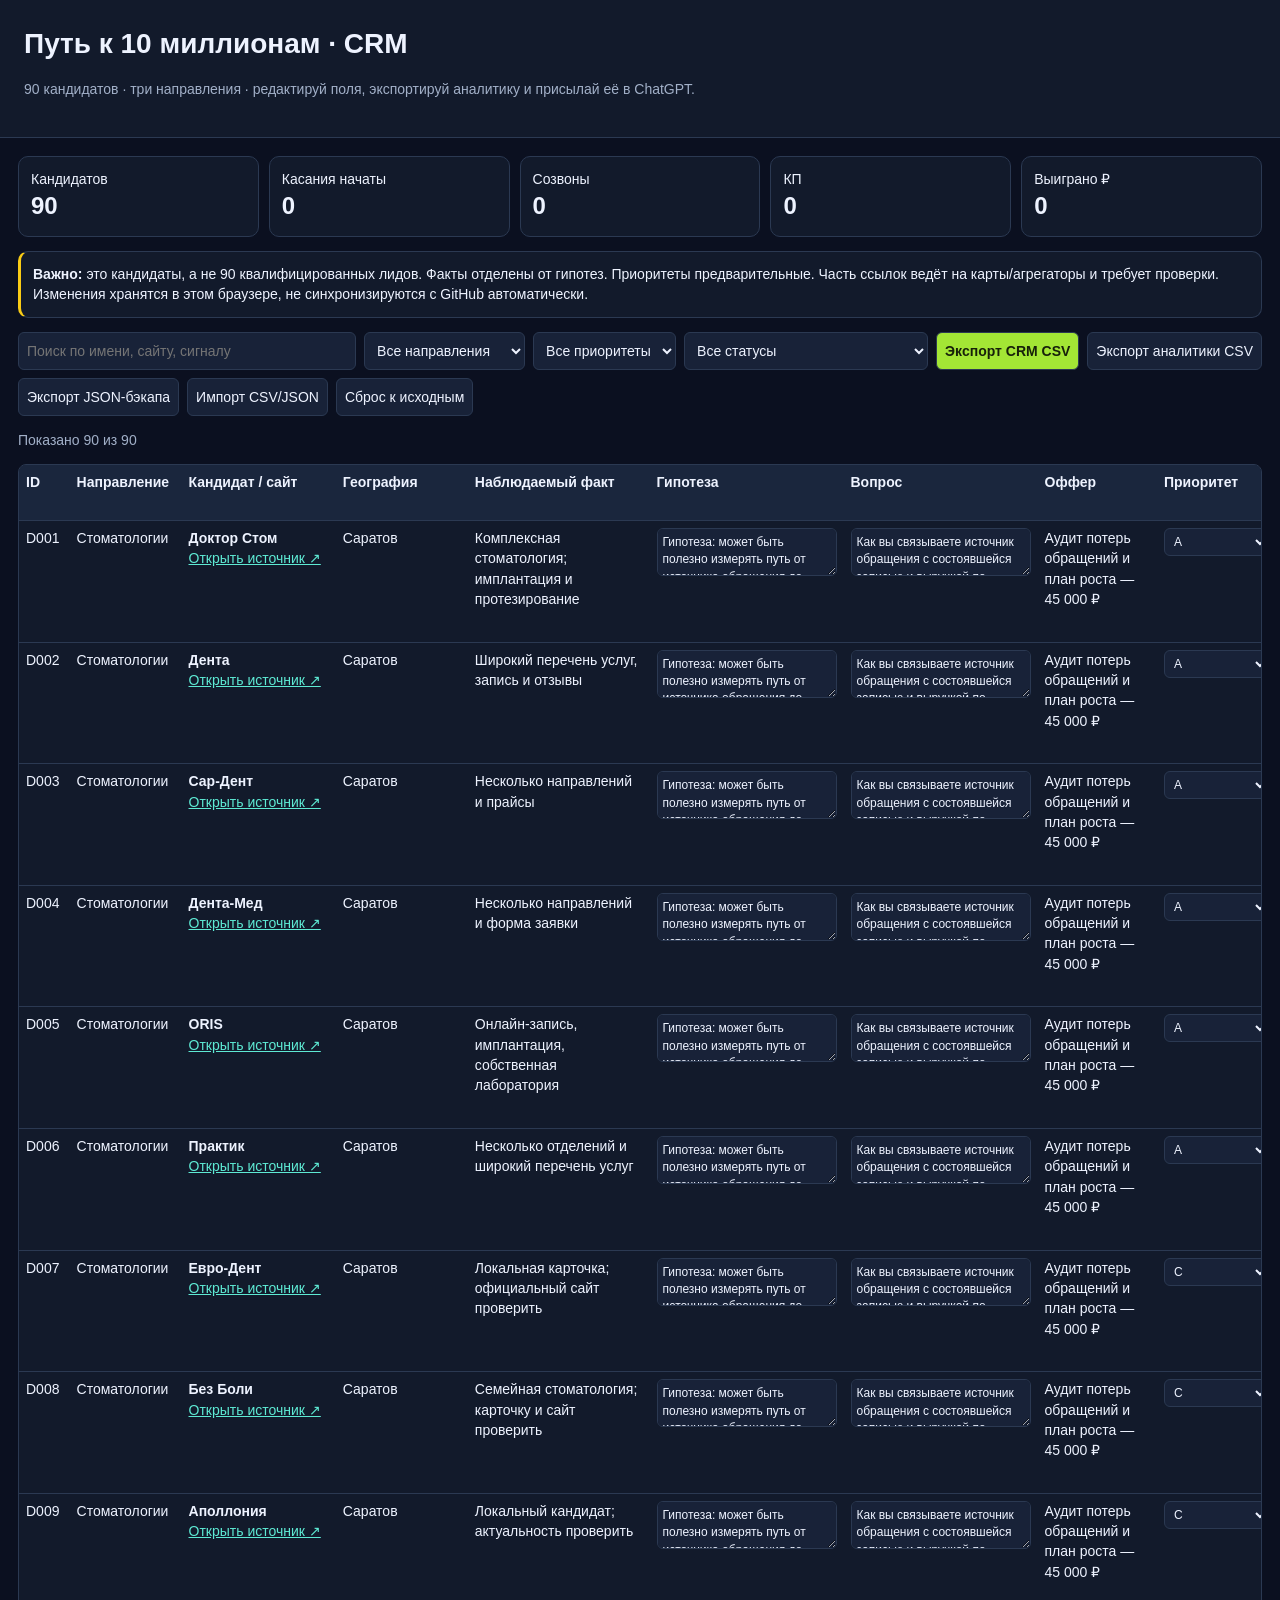
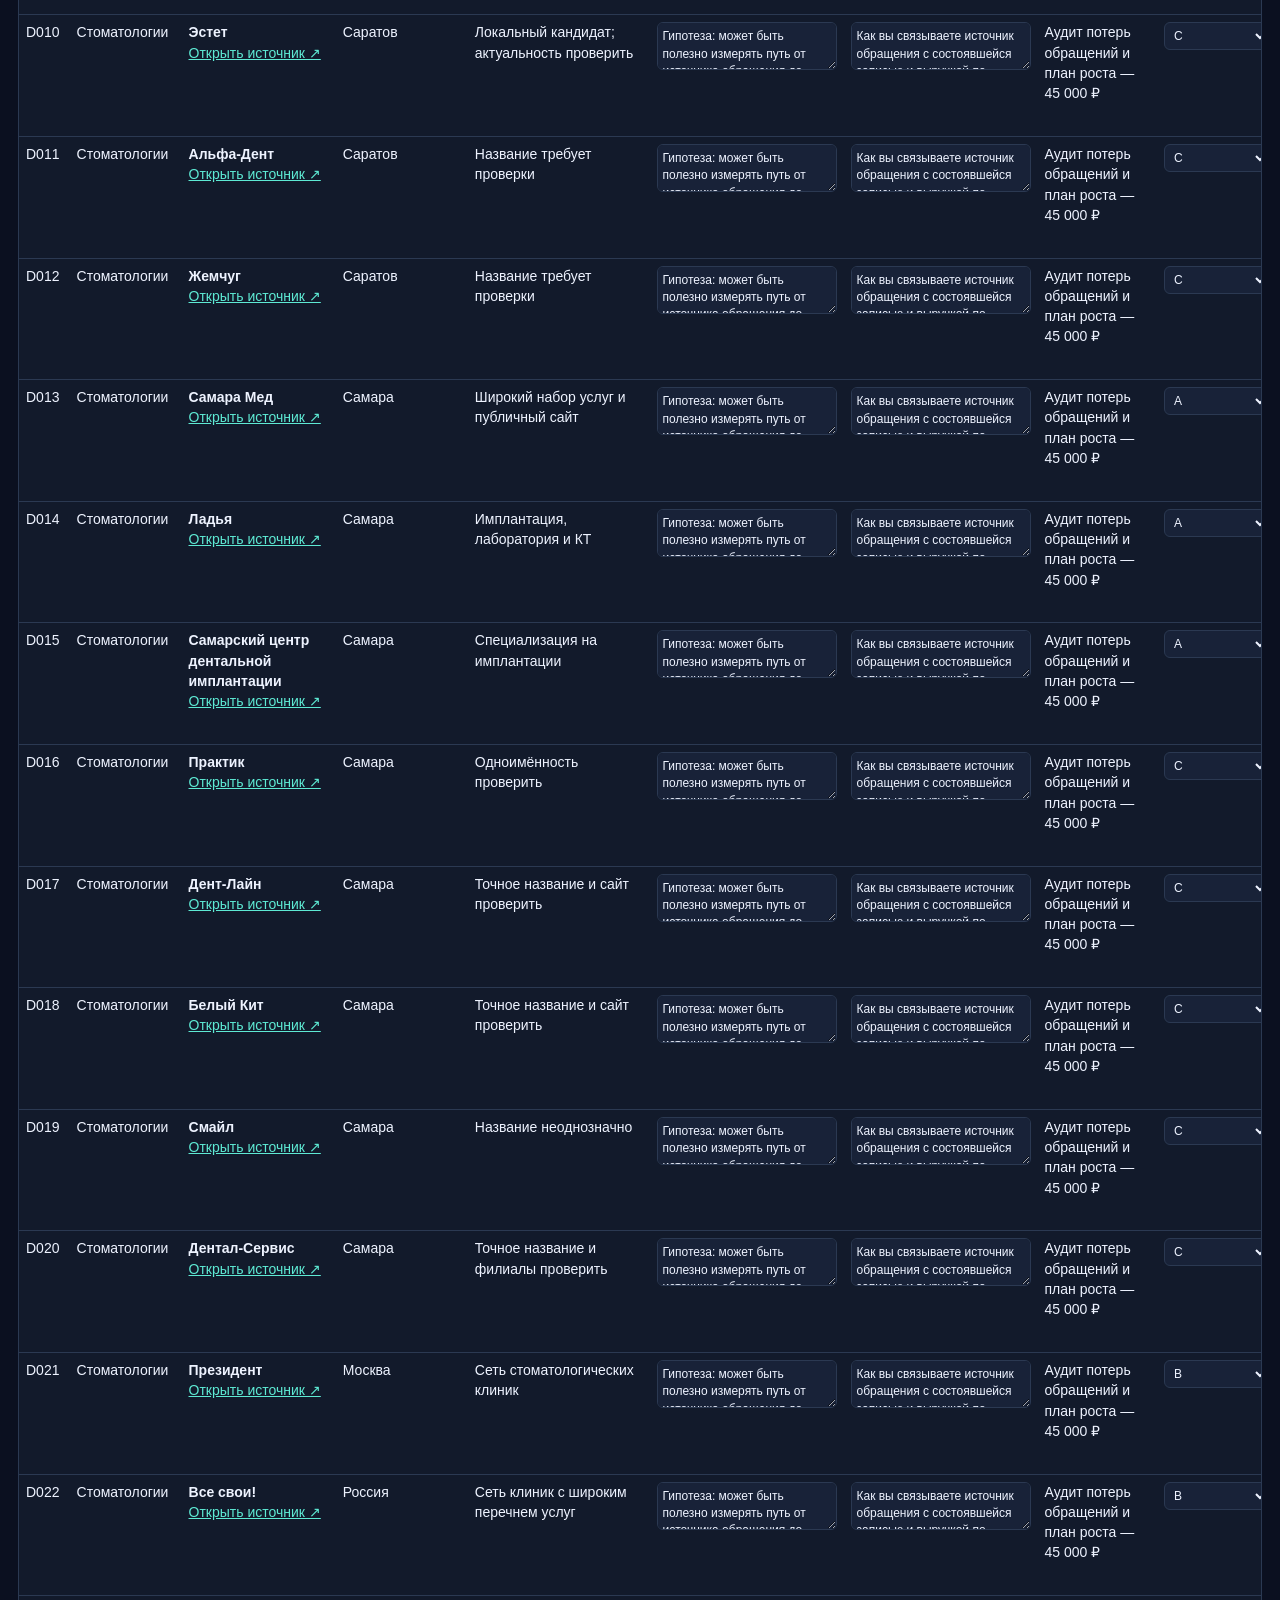
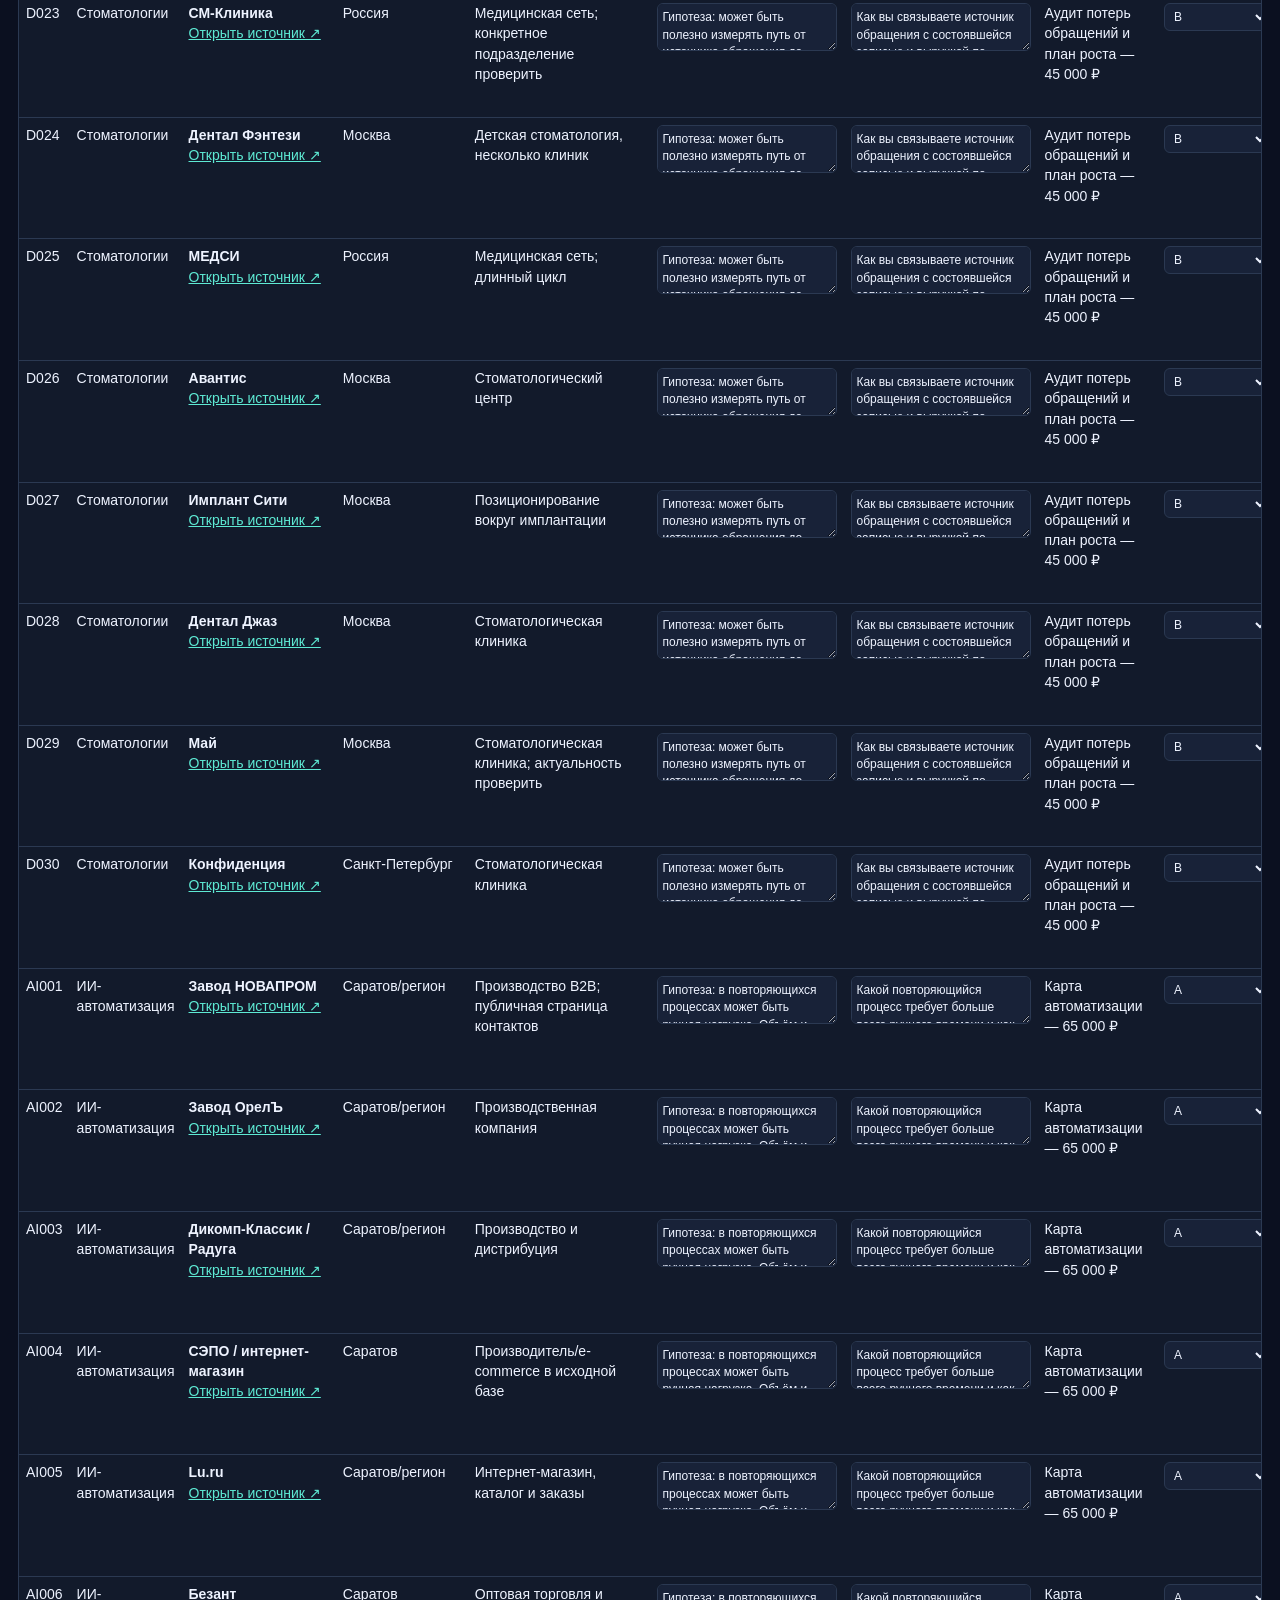
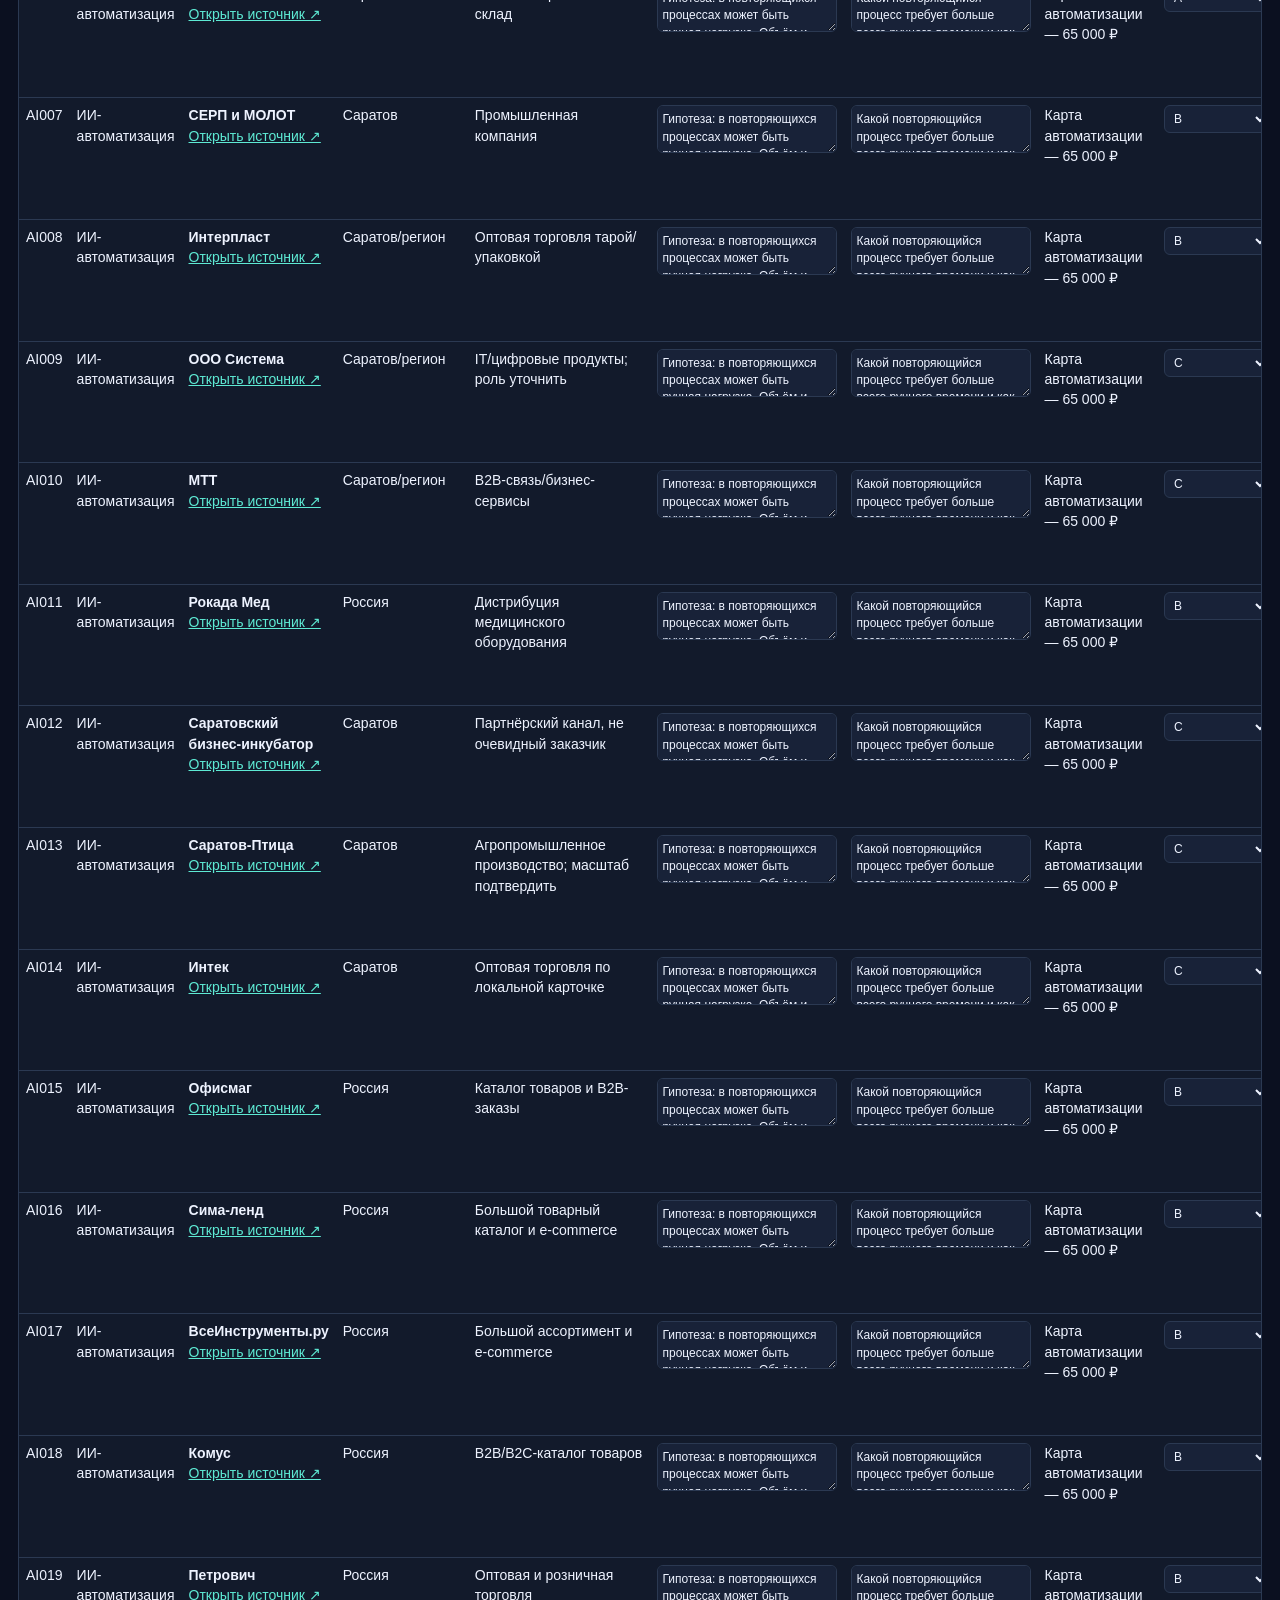
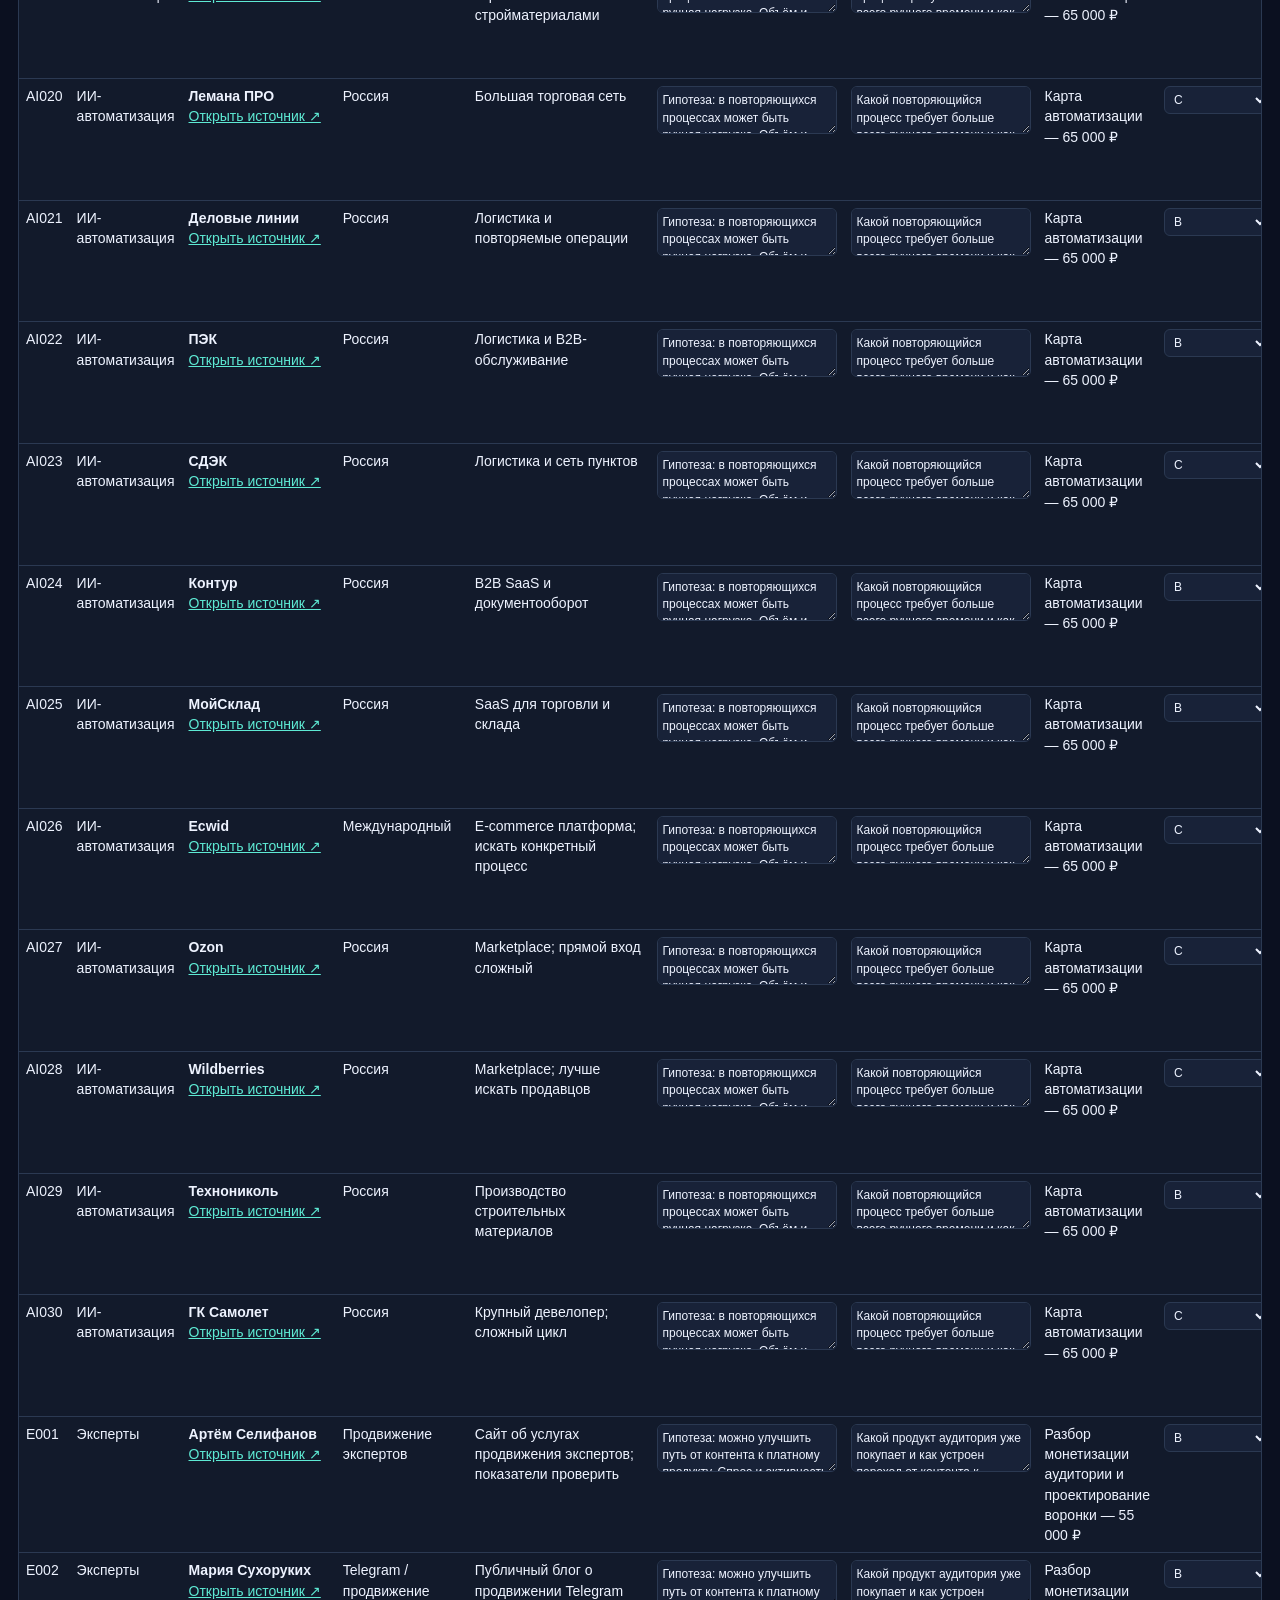
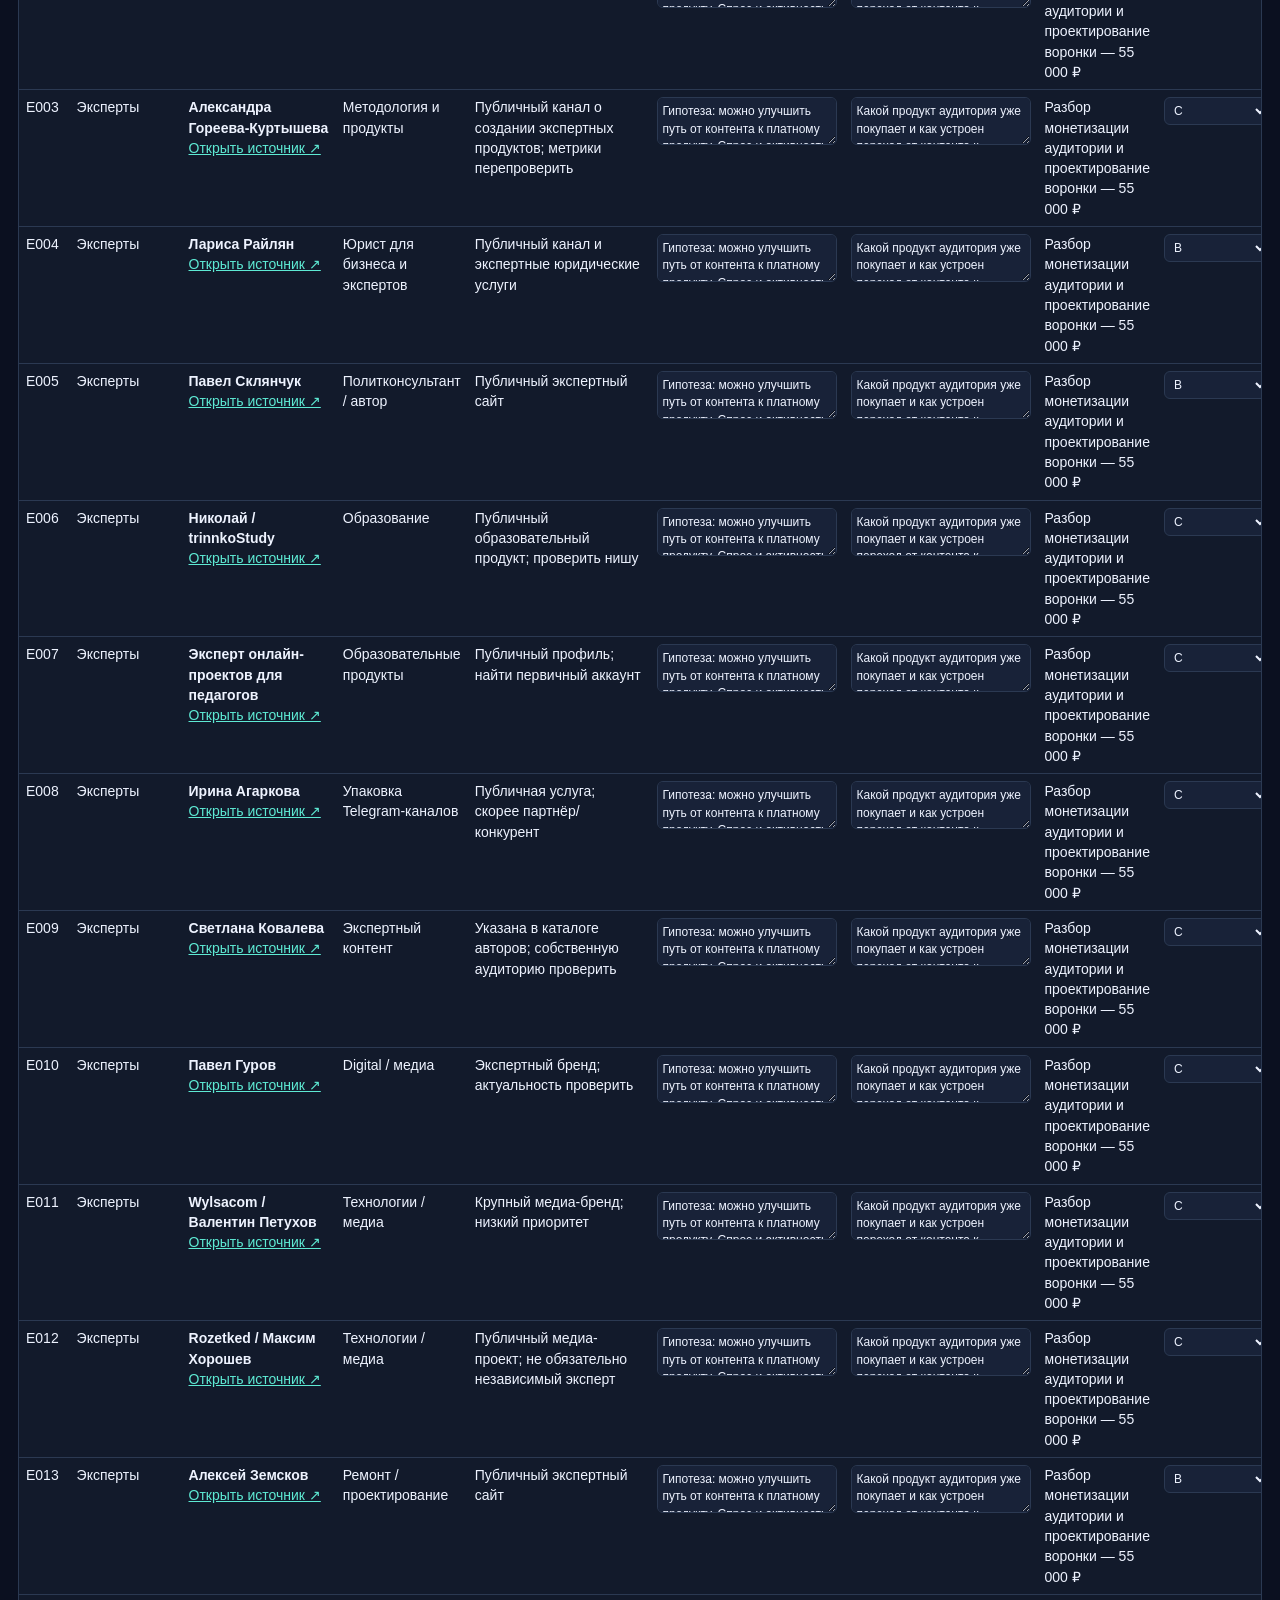
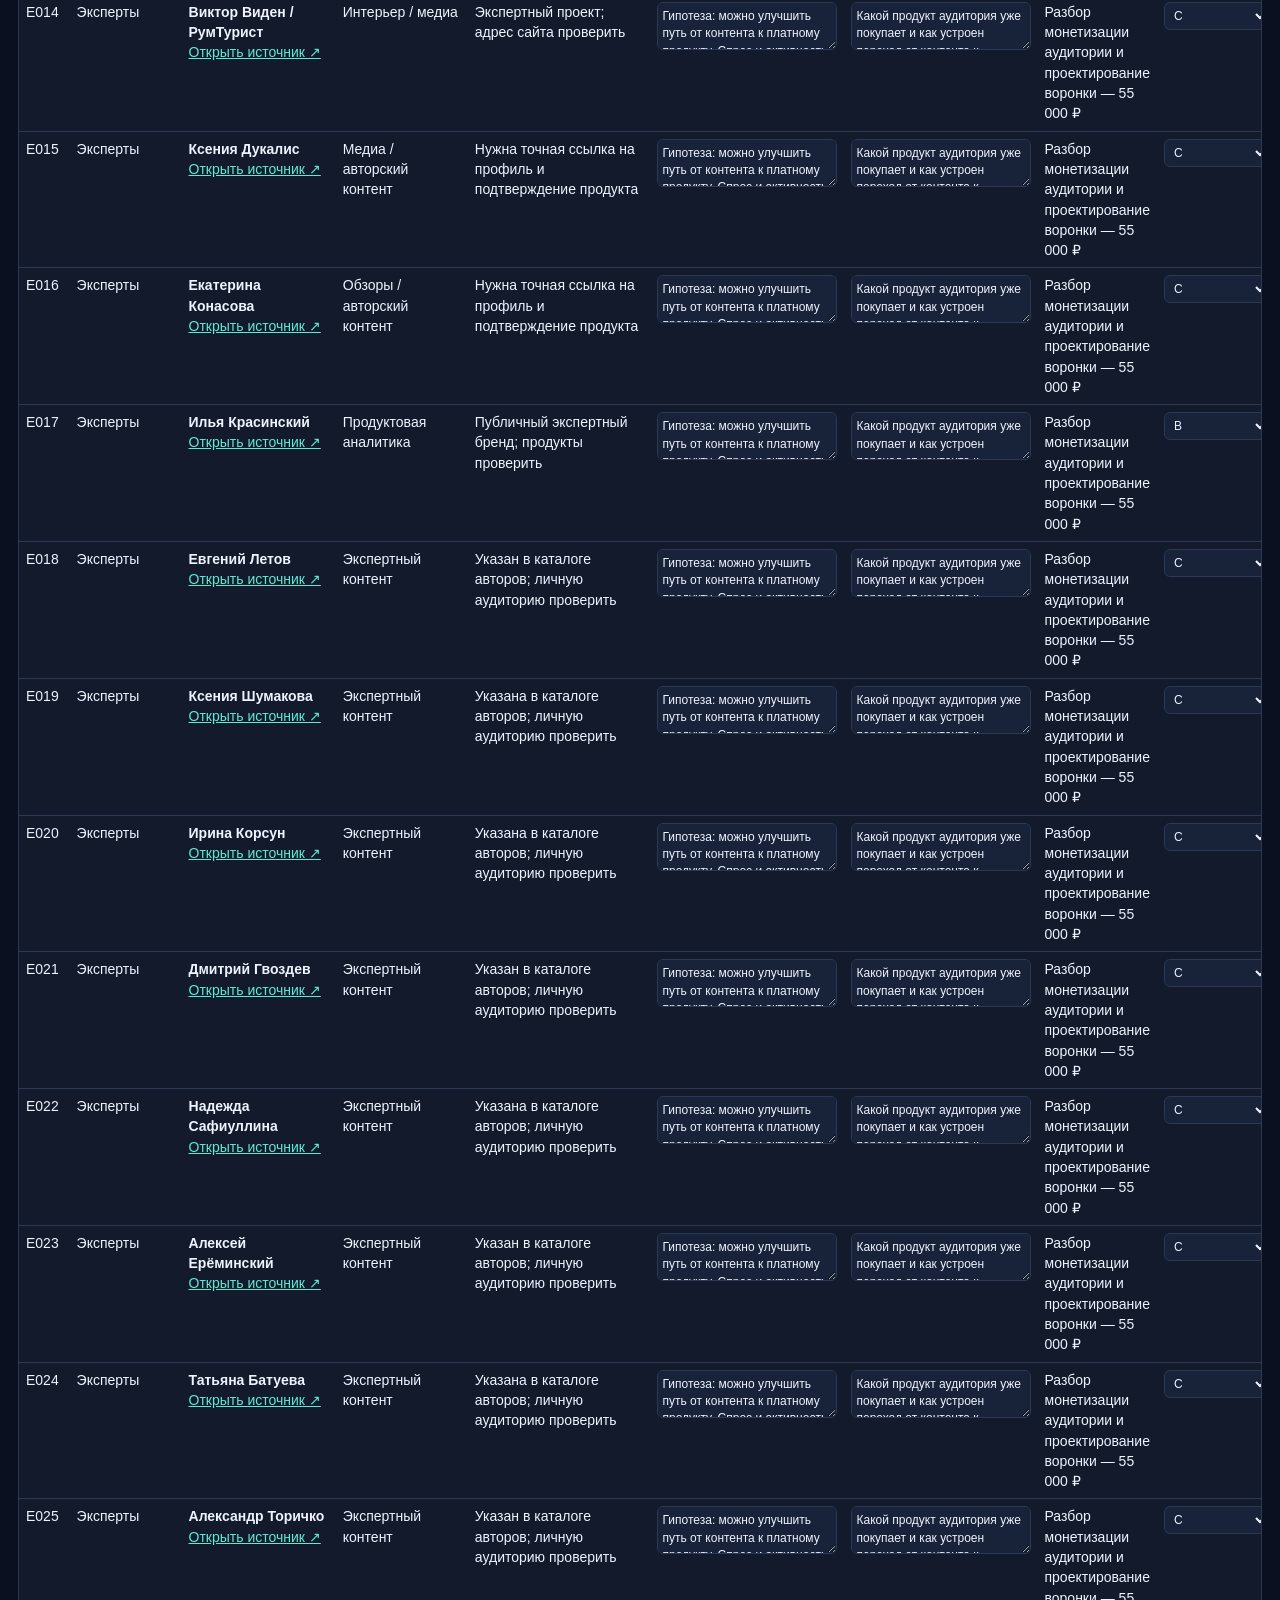
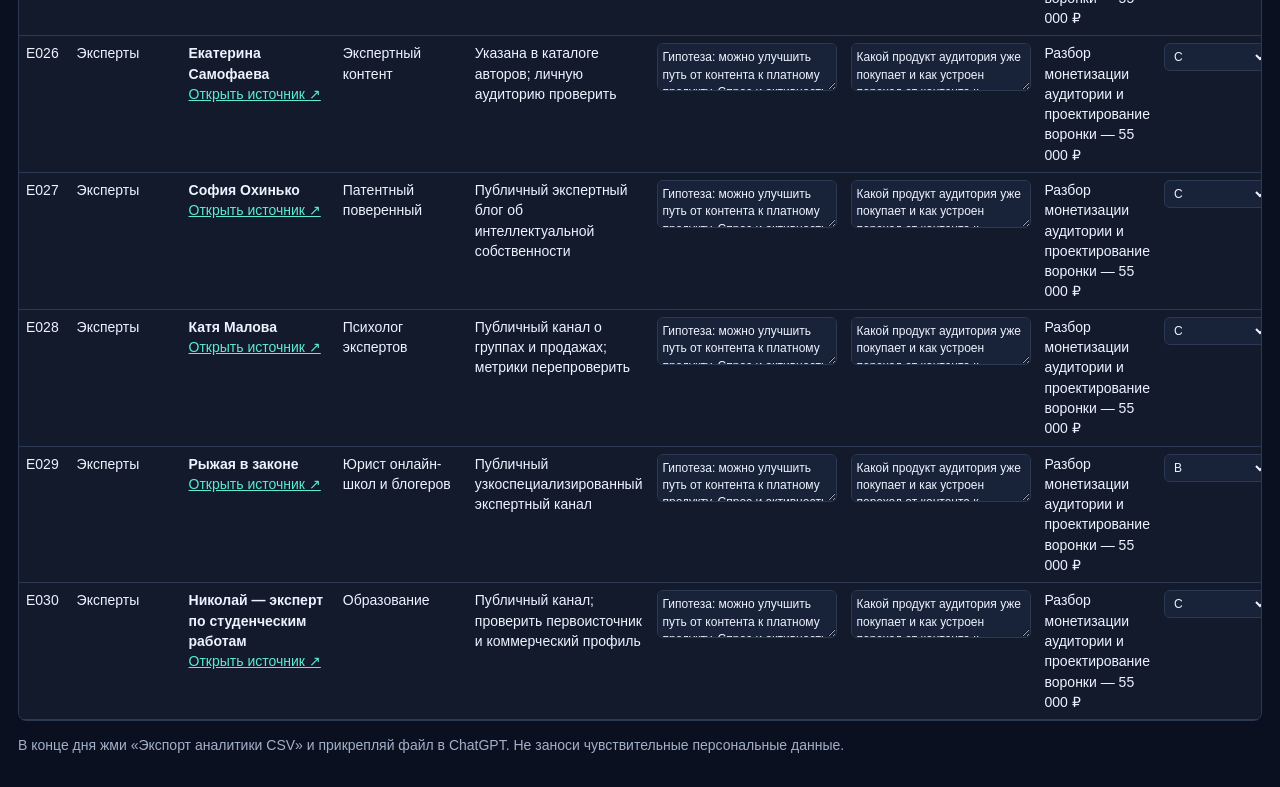
==== commit 8fb43d04: "fix(crm): sync seed priorities with lead source quality" ====
--- a/crm/index.html
+++ b/crm/index.html
@@ -1 +1 @@
-<!doctype html><html lang="ru"><meta charset="utf-8"><meta name="viewport" content="width=device-width,initial-scale=1"><title>Путь к 10 млн — CRM</title><style>:root{--bg:#0b1020;--p:#121a2b;--p2:#182238;--line:#2b3952;--t:#eef3ff;--m:#a2b0c8;--a:#a3e635}*{box-sizing:border-box}body{margin:0;background:var(--bg);color:var(--t);font:14px/1.45 Segoe UI,Arial}header{padding:24px;border-bottom:1px solid var(--line);background:#121a2b}h1{margin:0 0 6px}p,.small{color:var(--m)}main{padding:18px;max-width:1800px;margin:auto}.stats{display:grid;grid-template-columns:repeat(5,1fr);gap:10px}.stat,.note{background:var(--p);border:1px solid var(--line);border-radius:10px;padding:12px}.stat strong{display:block;font-size:24px}.toolbar{display:flex;flex-wrap:wrap;gap:8px;margin:14px 0}.toolbar input{flex:1;min-width:200px}input,select,textarea,button{font:inherit;color:var(--t);background:var(--p2);border:1px solid var(--line);border-radius:6px;padding:8px}button{cursor:pointer}button.primary{background:var(--a);color:#17210a;font-weight:bold}.note{margin:14px 0;border-left:3px solid #facc15}.tablewrap{overflow:auto;border:1px solid var(--line);border-radius:8px}table{border-collapse:collapse;width:100%;min-width:1550px;background:var(--p)}td,th{padding:7px;border-bottom:1px solid var(--line);text-align:left;vertical-align:top}th{position:sticky;top:0;background:#1a263d;z-index:1}td input,td select,td textarea{width:100%;min-width:105px;padding:5px;font-size:12px}td textarea{min-width:180px;min-height:48px}a{color:#5eead4;overflow-wrap:anywhere}.tag{font-size:11px;color:#fde68a} @media(max-width:800px){.stats{grid-template-columns:repeat(2,1fr)}} </style><header><h1>Путь к 10 миллионам · CRM</h1><p>90 кандидатов · три направления · редактируй поля, экспортируй аналитику и присылай её в ChatGPT.</p></header><main><div class="stats" id="stats"></div><div class="note"><b>Важно:</b> это кандидаты, а не 90 квалифицированных лидов. Факты отделены от гипотез. Приоритеты предварительные. Часть ссылок ведёт на карты/агрегаторы и требует проверки. Изменения хранятся в этом браузере, не синхронизируются с GitHub автоматически.</div><div class="toolbar"><input id="q" placeholder="Поиск по имени, сайту, сигналу"><select id="d"><option value="">Все направления</option><option value="dentistry">Стоматологии</option><option value="ai">ИИ-автоматизация</option><option value="experts">Эксперты</option></select><select id="p"><option value="">Все приоритеты</option><option>A</option><option>B</option><option>C</option></select><select id="s"><option value="">Все статусы</option><option>Найден</option><option>Первично проверен</option><option>Квалифицирован</option><option>Готов к контакту</option><option>Первое сообщение отправлено</option><option>Ответ получен</option><option>Диалог</option><option>Созвон назначен</option><option>Созвон проведён</option><option>КП отправлено</option><option>Переговоры</option><option>Выигран</option><option>Отказ</option><option>Follow-up позже</option></select><button class="primary" id="ex">Экспорт CRM CSV</button><button id="an">Экспорт аналитики CSV</button><button id="jb">Экспорт JSON-бэкапа</button><button id="ib">Импорт CSV/JSON</button><input id="file" type="file" accept=".csv,.json" hidden><button id="reset">Сброс к исходным</button></div><p id="count" class="small"></p><div class="tablewrap"><table><thead><tr><th>ID</th><th>Направление</th><th>Кандидат / сайт</th><th>География</th><th>Наблюдаемый факт</th><th>Гипотеза</th><th>Вопрос</th><th>Оффер</th><th>Приоритет</th><th>Скоринг /10</th><th>Статус</th><th>Контакт / ЛПР</th><th>Последнее действие</th><th>Следующее действие</th><th>Дата действия</th><th>Первое касание</th><th>Ответ</th><th>Созвоны</th><th>КП</th><th>Сумма ₽</th><th>Вероятность %</th><th>Причина отказа / заметки</th></tr></thead><tbody id="rows"></tbody></table></div><p>В конце дня жми «Экспорт аналитики CSV» и прикрепляй файл в ChatGPT. Не заноси чувствительные персональные данные.</p></main><script>const SEED=[{"id":"D001","direction":"dentistry","name":"Доктор Стом","geography":"Саратов","website":"https://www.stomsaratov.ru/","source_url":"https://www.stomsaratov.ru/","segment":"Комплексная стоматология; имплантация и протезирование","observed_fact":"Комплексная стоматология; имплантация и протезирование","pain_hypothesis":"Гипотеза: может быть полезно измерять путь от источника обращения до записи. Проблема не подтверждена.","question":"Как вы связываете источник обращения с состоявшейся записью и выручкой по направлениям?","offer":"Аудит потерь обращений и план роста — 45 000 ₽","next_stage":"Внедрение 180–290 тыс. ₽","public_contact":"Не проверен — открыть первоисточник","decision_maker":"Собственник / управляющий / маркетолог","priority":"A","score":0,"status":"Найден","consent_status":"Не проверено","last_checked":"2026-10-23","next_action":"Проверить первоисточник, актуальность и деловой канал","next_action_date":"2026-10-24","first_touch_date":"","last_activity":"","next_followup_date":"","reply_status":"Не отправлено","calls_booked":0,"proposals_sent":0,"deal_amount":0,"close_probability":0,"refusal_reason":"","notes":"Кандидат для исследования, не квалифицированный лид. Не отправлять рекламу без проверки допустимости канала/согласия."},{"id":"D002","direction":"dentistry","name":"Дента","geography":"Саратов","website":"https://www.denta-sar.ru/","source_url":"https://www.denta-sar.ru/","segment":"Широкий перечень услуг, запись и отзывы","observed_fact":"Широкий перечень услуг, запись и отзывы","pain_hypothesis":"Гипотеза: может быть полезно измерять путь от источника обращения до записи. Проблема не подтверждена.","question":"Как вы связываете источник обращения с состоявшейся записью и выручкой по направлениям?","offer":"Аудит потерь обращений и план роста — 45 000 ₽","next_stage":"Внедрение 180–290 тыс. ₽","public_contact":"Не проверен — открыть первоисточник","decision_maker":"Собственник / управляющий / маркетолог","priority":"A","score":0,"status":"Найден","consent_status":"Не проверено","last_checked":"2026-10-23","next_action":"Проверить первоисточник, актуальность и деловой канал","next_action_date":"2026-10-24","first_touch_date":"","last_activity":"","next_followup_date":"","reply_status":"Не отправлено","calls_booked":0,"proposals_sent":0,"deal_amount":0,"close_probability":0,"refusal_reason":"","notes":"Кандидат для исследования, не квалифицированный лид. Не отправлять рекламу без проверки допустимости канала/согласия."},{"id":"D003","direction":"dentistry","name":"Сар-Дент","geography":"Саратов","website":"https://www.sar-dent.ru/","source_url":"https://www.sar-dent.ru/","segment":"Несколько направлений и прайсы","observed_fact":"Несколько направлений и прайсы","pain_hypothesis":"Гипотеза: может быть полезно измерять путь от источника обращения до записи. Проблема не подтверждена.","question":"Как вы связываете источник обращения с состоявшейся записью и выручкой по направлениям?","offer":"Аудит потерь обращений и план роста — 45 000 ₽","next_stage":"Внедрение 180–290 тыс. ₽","public_contact":"Не проверен — открыть первоисточник","decision_maker":"Собственник / управляющий / маркетолог","priority":"A","score":0,"status":"Найден","consent_status":"Не проверено","last_checked":"2026-10-23","next_action":"Проверить первоисточник, актуальность и деловой канал","next_action_date":"2026-10-24","first_touch_date":"","last_activity":"","next_followup_date":"","reply_status":"Не отправлено","calls_booked":0,"proposals_sent":0,"deal_amount":0,"close_probability":0,"refusal_reason":"","notes":"Кандидат для исследования, не квалифицированный лид. Не отправлять рекламу без проверки допустимости канала/согласия."},{"id":"D004","direction":"dentistry","name":"Дента-Мед","geography":"Саратов","website":"https://dentamed-sar.ru/","source_url":"https://dentamed-sar.ru/","segment":"Несколько направлений и форма заявки","observed_fact":"Несколько направлений и форма заявки","pain_hypothesis":"Гипотеза: может быть полезно измерять путь от источника обращения до записи. Проблема не подтверждена.","question":"Как вы связываете источник обращения с состоявшейся записью и выручкой по направлениям?","offer":"Аудит потерь обращений и план роста — 45 000 ₽","next_stage":"Внедрение 180–290 тыс. ₽","public_contact":"Не проверен — открыть первоисточник","decision_maker":"Собственник / управляющий / маркетолог","priority":"B","score":0,"status":"Найден","consent_status":"Не проверено","last_checked":"2026-10-23","next_action":"Проверить первоисточник, актуальность и деловой канал","next_action_date":"2026-10-24","first_touch_date":"","last_activity":"","next_followup_date":"","reply_status":"Не отправлено","calls_booked":0,"proposals_sent":0,"deal_amount":0,"close_probability":0,"refusal_reason":"","notes":"Кандидат для исследования, не квалифицированный лид. Не отправлять рекламу без проверки допустимости канала/согласия."},{"id":"D005","direction":"dentistry","name":"ORIS","geography":"Саратов","website":"https://www.oris-dental.ru/","source_url":"https://www.oris-dental.ru/","segment":"Онлайн-запись, имплантация, собственная лаборатория","observed_fact":"Онлайн-запись, имплантация, собственная лаборатория","pain_hypothesis":"Гипотеза: может быть полезно измерять путь от источника обращения до записи. Проблема не подтверждена.","question":"Как вы связываете источник обращения с состоявшейся записью и выручкой по направлениям?","offer":"Аудит потерь обращений и план роста — 45 000 ₽","next_stage":"Внедрение 180–290 тыс. ₽","public_contact":"Не проверен — открыть первоисточник","decision_maker":"Собственник / управляющий / маркетолог","priority":"B","score":0,"status":"Найден","consent_status":"Не проверено","last_checked":"2026-10-23","next_action":"Проверить первоисточник, актуальность и деловой канал","next_action_date":"2026-10-24","first_touch_date":"","last_activity":"","next_followup_date":"","reply_status":"Не отправлено","calls_booked":0,"proposals_sent":0,"deal_amount":0,"close_probability":0,"refusal_reason":"","notes":"Кандидат для исследования, не квалифицированный лид. Не отправлять рекламу без проверки допустимости канала/согласия."},{"id":"D006","direction":"dentistry","name":"Практик","geography":"Саратов","website":"https://praktic.net/","source_url":"https://praktic.net/","segment":"Несколько отделений и широкий перечень услуг","observed_fact":"Несколько отделений и широкий перечень услуг","pain_hypothesis":"Гипотеза: может быть полезно измерять путь от источника обращения до записи. Проблема не подтверждена.","question":"Как вы связываете источник обращения с состоявшейся записью и выручкой по направлениям?","offer":"Аудит потерь обращений и план роста — 45 000 ₽","next_stage":"Внедрение 180–290 тыс. ₽","public_contact":"Не проверен — открыть первоисточник","decision_maker":"Собственник / управляющий / маркетолог","priority":"B","score":0,"status":"Найден","consent_status":"Не проверено","last_checked":"2026-10-23","next_action":"Проверить первоисточник, актуальность и деловой канал","next_action_date":"2026-10-24","first_touch_date":"","last_activity":"","next_followup_date":"","reply_status":"Не отправлено","calls_booked":0,"proposals_sent":0,"deal_amount":0,"close_probability":0,"refusal_reason":"","notes":"Кандидат для исследования, не квалифицированный лид. Не отправлять рекламу без проверки допустимости канала/согласия."},{"id":"D007","direction":"dentistry","name":"Евро-Дент","geography":"Саратов","website":"https://yandex.ru/maps/?text=Евро-Дент%20Саратов","source_url":"https://yandex.ru/maps/?text=Евро-Дент%20Саратов","segment":"Локальная карточка; официальный сайт проверить","observed_fact":"Локальная карточка; официальный сайт проверить","pain_hypothesis":"Гипотеза: может быть полезно измерять путь от источника обращения до записи. Проблема не подтверждена.","question":"Как вы связываете источник обращения с состоявшейся записью и выручкой по направлениям?","offer":"Аудит потерь обращений и план роста — 45 000 ₽","next_stage":"Внедрение 180–290 тыс. ₽","public_contact":"Не проверен — открыть первоисточник","decision_maker":"Собственник / управляющий / маркетолог","priority":"B","score":0,"status":"Найден","consent_status":"Не проверено","last_checked":"2026-10-23","next_action":"Проверить первоисточник, актуальность и деловой канал","next_action_date":"2026-10-24","first_touch_date":"","last_activity":"","next_followup_date":"","reply_status":"Не отправлено","calls_booked":0,"proposals_sent":0,"deal_amount":0,"close_probability":0,"refusal_reason":"","notes":"Кандидат для исследования, не квалифицированный лид. Не отправлять рекламу без проверки допустимости канала/согласия."},{"id":"D008","direction":"dentistry","name":"Без Боли","geography":"Саратов","website":"https://yandex.ru/maps/?text=Стоматология%20Без%20Боли%20Саратов","source_url":"https://yandex.ru/maps/?text=Стоматология%20Без%20Боли%20Саратов","segment":"Семейная стоматология; карточку и сайт проверить","observed_fact":"Семейная стоматология; карточку и сайт проверить","pain_hypothesis":"Гипотеза: может быть полезно измерять путь от источника обращения до записи. Проблема не подтверждена.","question":"Как вы связываете источник обращения с состоявшейся записью и выручкой по направлениям?","offer":"Аудит потерь обращений и план роста — 45 000 ₽","next_stage":"Внедрение 180–290 тыс. ₽","public_contact":"Не проверен — открыть первоисточник","decision_maker":"Собственник / управляющий / маркетолог","priority":"B","score":0,"status":"Найден","consent_status":"Не проверено","last_checked":"2026-10-23","next_action":"Проверить первоисточник, актуальность и деловой канал","next_action_date":"2026-10-24","first_touch_date":"","last_activity":"","next_followup_date":"","reply_status":"Не отправлено","calls_booked":0,"proposals_sent":0,"deal_amount":0,"close_probability":0,"refusal_reason":"","notes":"Кандидат для исследования, не квалифицированный лид. Не отправлять рекламу без проверки допустимости канала/согласия."},{"id":"D009","direction":"dentistry","name":"Аполлония","geography":"Саратов","website":"https://yandex.ru/maps/?text=Аполлония%20стоматология%20Саратов","source_url":"https://yandex.ru/maps/?text=Аполлония%20стоматология%20Саратов","segment":"Локальный кандидат; актуальность проверить","observed_fact":"Локальный кандидат; актуальность проверить","pain_hypothesis":"Гипотеза: может быть полезно измерять путь от источника обращения до записи. Проблема не подтверждена.","question":"Как вы связываете источник обращения с состоявшейся записью и выручкой по направлениям?","offer":"Аудит потерь обращений и план роста — 45 000 ₽","next_stage":"Внедрение 180–290 тыс. ₽","public_contact":"Не проверен — открыть первоисточник","decision_maker":"Собственник / управляющий / маркетолог","priority":"B","score":0,"status":"Найден","consent_status":"Не проверено","last_checked":"2026-10-23","next_action":"Проверить первоисточник, актуальность и деловой канал","next_action_date":"2026-10-24","first_touch_date":"","last_activity":"","next_followup_date":"","reply_status":"Не отправлено","calls_booked":0,"proposals_sent":0,"deal_amount":0,"close_probability":0,"refusal_reason":"","notes":"Кандидат для исследования, не квалифицированный лид. Не отправлять рекламу без проверки допустимости канала/согласия."},{"id":"D010","direction":"dentistry","name":"Эстет","geography":"Саратов","website":"https://yandex.ru/maps/?text=Эстет%20стоматология%20Саратов","source_url":"https://yandex.ru/maps/?text=Эстет%20стоматология%20Саратов","segment":"Локальный кандидат; актуальность проверить","observed_fact":"Локальный кандидат; актуальность проверить","pain_hypothesis":"Гипотеза: может быть полезно измерять путь от источника обращения до записи. Проблема не подтверждена.","question":"Как вы связываете источник обращения с состоявшейся записью и выручкой по направлениям?","offer":"Аудит потерь обращений и план роста — 45 000 ₽","next_stage":"Внедрение 180–290 тыс. ₽","public_contact":"Не проверен — открыть первоисточник","decision_maker":"Собственник / управляющий / маркетолог","priority":"B","score":0,"status":"Найден","consent_status":"Не проверено","last_checked":"2026-10-23","next_action":"Проверить первоисточник, актуальность и деловой канал","next_action_date":"2026-10-24","first_touch_date":"","last_activity":"","next_followup_date":"","reply_status":"Не отправлено","calls_booked":0,"proposals_sent":0,"deal_amount":0,"close_probability":0,"refusal_reason":"","notes":"Кандидат для исследования, не квалифицированный лид. Не отправлять рекламу без проверки допустимости канала/согласия."},{"id":"D011","direction":"dentistry","name":"Альфа-Дент","geography":"Саратов","website":"https://yandex.ru/maps/?text=Альфа-Дент%20Саратов","source_url":"https://yandex.ru/maps/?text=Альфа-Дент%20Саратов","segment":"Название требует проверки","observed_fact":"Название требует проверки","pain_hypothesis":"Гипотеза: может быть полезно измерять путь от источника обращения до записи. Проблема не подтверждена.","question":"Как вы связываете источник обращения с состоявшейся записью и выручкой по направлениям?","offer":"Аудит потерь обращений и план роста — 45 000 ₽","next_stage":"Внедрение 180–290 тыс. ₽","public_contact":"Не проверен — открыть первоисточник","decision_maker":"Собственник / управляющий / маркетолог","priority":"C","score":0,"status":"Найден","consent_status":"Не проверено","last_checked":"2026-10-23","next_action":"Проверить первоисточник, актуальность и деловой канал","next_action_date":"2026-10-24","first_touch_date":"","last_activity":"","next_followup_date":"","reply_status":"Не отправлено","calls_booked":0,"proposals_sent":0,"deal_amount":0,"close_probability":0,"refusal_reason":"","notes":"Кандидат для исследования, не квалифицированный лид. Не отправлять рекламу без проверки допустимости канала/согласия."},{"id":"D012","direction":"dentistry","name":"Жемчуг","geography":"Саратов","website":"https://yandex.ru/maps/?text=Жемчуг%20стоматология%20Саратов","source_url":"https://yandex.ru/maps/?text=Жемчуг%20стоматология%20Саратов","segment":"Название требует проверки","observed_fact":"Название требует проверки","pain_hypothesis":"Гипотеза: может быть полезно измерять путь от источника обращения до записи. Проблема не подтверждена.","question":"Как вы связываете источник обращения с состоявшейся записью и выручкой по направлениям?","offer":"Аудит потерь обращений и план роста — 45 000 ₽","next_stage":"Внедрение 180–290 тыс. ₽","public_contact":"Не проверен — открыть первоисточник","decision_maker":"Собственник / управляющий / маркетолог","priority":"C","score":0,"status":"Найден","consent_status":"Не проверено","last_checked":"2026-10-23","next_action":"Проверить первоисточник, актуальность и деловой канал","next_action_date":"2026-10-24","first_touch_date":"","last_activity":"","next_followup_date":"","reply_status":"Не отправлено","calls_booked":0,"proposals_sent":0,"deal_amount":0,"close_probability":0,"refusal_reason":"","notes":"Кандидат для исследования, не квалифицированный лид. Не отправлять рекламу без проверки допустимости канала/согласия."},{"id":"D013","direction":"dentistry","name":"Самара Мед","geography":"Самара","website":"https://samaramed63.ru/o-nas/","source_url":"https://samaramed63.ru/o-nas/","segment":"Широкий набор услуг и публичный сайт","observed_fact":"Широкий набор услуг и публичный сайт","pain_hypothesis":"Гипотеза: может быть полезно измерять путь от источника обращения до записи. Проблема не подтверждена.","question":"Как вы связываете источник обращения с состоявшейся записью и выручкой по направлениям?","offer":"Аудит потерь обращений и план роста — 45 000 ₽","next_stage":"Внедрение 180–290 тыс. ₽","public_contact":"Не проверен — открыть первоисточник","decision_maker":"Собственник / управляющий / маркетолог","priority":"C","score":0,"status":"Найден","consent_status":"Не проверено","last_checked":"2026-10-23","next_action":"Проверить первоисточник, актуальность и деловой канал","next_action_date":"2026-10-24","first_touch_date":"","last_activity":"","next_followup_date":"","reply_status":"Не отправлено","calls_booked":0,"proposals_sent":0,"deal_amount":0,"close_probability":0,"refusal_reason":"","notes":"Кандидат для исследования, не квалифицированный лид. Не отправлять рекламу без проверки допустимости канала/согласия."},{"id":"D014","direction":"dentistry","name":"Ладья","geography":"Самара","website":"https://www.ladya.dental/","source_url":"https://www.ladya.dental/","segment":"Имплантация, лаборатория и КТ","observed_fact":"Имплантация, лаборатория и КТ","pain_hypothesis":"Гипотеза: может быть полезно измерять путь от источника обращения до записи. Проблема не подтверждена.","question":"Как вы связываете источник обращения с состоявшейся записью и выручкой по направлениям?","offer":"Аудит потерь обращений и план роста — 45 000 ₽","next_stage":"Внедрение 180–290 тыс. ₽","public_contact":"Не проверен — открыть первоисточник","decision_maker":"Собственник / управляющий / маркетолог","priority":"C","score":0,"status":"Найден","consent_status":"Не проверено","last_checked":"2026-10-23","next_action":"Проверить первоисточник, актуальность и деловой канал","next_action_date":"2026-10-24","first_touch_date":"","last_activity":"","next_followup_date":"","reply_status":"Не отправлено","calls_booked":0,"proposals_sent":0,"deal_amount":0,"close_probability":0,"refusal_reason":"","notes":"Кандидат для исследования, не квалифицированный лид. Не отправлять рекламу без проверки допустимости канала/согласия."},{"id":"D015","direction":"dentistry","name":"Самарский центр дентальной имплантации","geography":"Самара","website":"https://s-cdi.ru/","source_url":"https://s-cdi.ru/","segment":"Специализация на имплантации","observed_fact":"Специализация на имплантации","pain_hypothesis":"Гипотеза: может быть полезно измерять путь от источника обращения до записи. Проблема не подтверждена.","question":"Как вы связываете источник обращения с состоявшейся записью и выручкой по направлениям?","offer":"Аудит потерь обращений и план роста — 45 000 ₽","next_stage":"Внедрение 180–290 тыс. ₽","public_contact":"Не проверен — открыть первоисточник","decision_maker":"Собственник / управляющий / маркетолог","priority":"C","score":0,"status":"Найден","consent_status":"Не проверено","last_checked":"2026-10-23","next_action":"Проверить первоисточник, актуальность и деловой канал","next_action_date":"2026-10-24","first_touch_date":"","last_activity":"","next_followup_date":"","reply_status":"Не отправлено","calls_booked":0,"proposals_sent":0,"deal_amount":0,"close_probability":0,"refusal_reason":"","notes":"Кандидат для исследования, не квалифицированный лид. Не отправлять рекламу без проверки допустимости канала/согласия."},{"id":"D016","direction":"dentistry","name":"Практик","geography":"Самара","website":"https://yandex.ru/maps/?text=Практик%20стоматология%20Самара","source_url":"https://yandex.ru/maps/?text=Практик%20стоматология%20Самара","segment":"Одноимённость проверить","observed_fact":"Одноимённость проверить","pain_hypothesis":"Гипотеза: может быть полезно измерять путь от источника обращения до записи. Проблема не подтверждена.","question":"Как вы связываете источник обращения с состоявшейся записью и выручкой по направлениям?","offer":"Аудит потерь обращений и план роста — 45 000 ₽","next_stage":"Внедрение 180–290 тыс. ₽","public_contact":"Не проверен — открыть первоисточник","decision_maker":"Собственник / управляющий / маркетолог","priority":"C","score":0,"status":"Найден","consent_status":"Не проверено","last_checked":"2026-10-23","next_action":"Проверить первоисточник, актуальность и деловой канал","next_action_date":"2026-10-24","first_touch_date":"","last_activity":"","next_followup_date":"","reply_status":"Не отправлено","calls_booked":0,"proposals_sent":0,"deal_amount":0,"close_probability":0,"refusal_reason":"","notes":"Кандидат для исследования, не квалифицированный лид. Не отправлять рекламу без проверки допустимости канала/согласия."},{"id":"D017","direction":"dentistry","name":"Дент-Лайн","geography":"Самара","website":"https://yandex.ru/maps/?text=Дент-Лайн%20стоматология%20Самара","source_url":"https://yandex.ru/maps/?text=Дент-Лайн%20стоматология%20Самара","segment":"Точное название и сайт проверить","observed_fact":"Точное название и сайт проверить","pain_hypothesis":"Гипотеза: может быть полезно измерять путь от источника обращения до записи. Проблема не подтверждена.","question":"Как вы связываете источник обращения с состоявшейся записью и выручкой по направлениям?","offer":"Аудит потерь обращений и план роста — 45 000 ₽","next_stage":"Внедрение 180–290 тыс. ₽","public_contact":"Не проверен — открыть первоисточник","decision_maker":"Собственник / управляющий / маркетолог","priority":"C","score":0,"status":"Найден","consent_status":"Не проверено","last_checked":"2026-10-23","next_action":"Проверить первоисточник, актуальность и деловой канал","next_action_date":"2026-10-24","first_touch_date":"","last_activity":"","next_followup_date":"","reply_status":"Не отправлено","calls_booked":0,"proposals_sent":0,"deal_amount":0,"close_probability":0,"refusal_reason":"","notes":"Кандидат для исследования, не квалифицированный лид. Не отправлять рекламу без проверки допустимости канала/согласия."},{"id":"D018","direction":"dentistry","name":"Белый Кит","geography":"Самара","website":"https://yandex.ru/maps/?text=Белый%20Кит%20стоматология%20Самара","source_url":"https://yandex.ru/maps/?text=Белый%20Кит%20стоматология%20Самара","segment":"Точное название и сайт проверить","observed_fact":"Точное название и сайт проверить","pain_hypothesis":"Гипотеза: может быть полезно измерять путь от источника обращения до записи. Проблема не подтверждена.","question":"Как вы связываете источник обращения с состоявшейся записью и выручкой по направлениям?","offer":"Аудит потерь обращений и план роста — 45 000 ₽","next_stage":"Внедрение 180–290 тыс. ₽","public_contact":"Не проверен — открыть первоисточник","decision_maker":"Собственник / управляющий / маркетолог","priority":"C","score":0,"status":"Найден","consent_status":"Не проверено","last_checked":"2026-10-23","next_action":"Проверить первоисточник, актуальность и деловой канал","next_action_date":"2026-10-24","first_touch_date":"","last_activity":"","next_followup_date":"","reply_status":"Не отправлено","calls_booked":0,"proposals_sent":0,"deal_amount":0,"close_probability":0,"refusal_reason":"","notes":"Кандидат для исследования, не квалифицированный лид. Не отправлять рекламу без проверки допустимости канала/согласия."},{"id":"D019","direction":"dentistry","name":"Смайл","geography":"Самара","website":"https://yandex.ru/maps/?text=Смайл%20стоматология%20Самара","source_url":"https://yandex.ru/maps/?text=Смайл%20стоматология%20Самара","segment":"Название неоднозначно","observed_fact":"Название неоднозначно","pain_hypothesis":"Гипотеза: может быть полезно измерять путь от источника обращения до записи. Проблема не подтверждена.","question":"Как вы связываете источник обращения с состоявшейся записью и выручкой по направлениям?","offer":"Аудит потерь обращений и план роста — 45 000 ₽","next_stage":"Внедрение 180–290 тыс. ₽","public_contact":"Не проверен — открыть первоисточник","decision_maker":"Собственник / управляющий / маркетолог","priority":"C","score":0,"status":"Найден","consent_status":"Не проверено","last_checked":"2026-10-23","next_action":"Проверить первоисточник, актуальность и деловой канал","next_action_date":"2026-10-24","first_touch_date":"","last_activity":"","next_followup_date":"","reply_status":"Не отправлено","calls_booked":0,"proposals_sent":0,"deal_amount":0,"close_probability":0,"refusal_reason":"","notes":"Кандидат для исследования, не квалифицированный лид. Не отправлять рекламу без проверки допустимости канала/согласия."},{"id":"D020","direction":"dentistry","name":"Дентал-Сервис","geography":"Самара","website":"https://yandex.ru/maps/?text=Дентал-Сервис%20стоматология%20Самара","source_url":"https://yandex.ru/maps/?text=Дентал-Сервис%20стоматология%20Самара","segment":"Точное название и филиалы проверить","observed_fact":"Точное название и филиалы проверить","pain_hypothesis":"Гипотеза: может быть полезно измерять путь от источника обращения до записи. Проблема не подтверждена.","question":"Как вы связываете источник обращения с состоявшейся записью и выручкой по направлениям?","offer":"Аудит потерь обращений и план роста — 45 000 ₽","next_stage":"Внедрение 180–290 тыс. ₽","public_contact":"Не проверен — открыть первоисточник","decision_maker":"Собственник / управляющий / маркетолог","priority":"C","score":0,"status":"Найден","consent_status":"Не проверено","last_checked":"2026-10-23","next_action":"Проверить первоисточник, актуальность и деловой канал","next_action_date":"2026-10-24","first_touch_date":"","last_activity":"","next_followup_date":"","reply_status":"Не отправлено","calls_booked":0,"proposals_sent":0,"deal_amount":0,"close_probability":0,"refusal_reason":"","notes":"Кандидат для исследования, не квалифицированный лид. Не отправлять рекламу без проверки допустимости канала/согласия."},{"id":"D021","direction":"dentistry","name":"Президент","geography":"Москва","website":"https://www.prezi-dent.ru/","source_url":"https://www.prezi-dent.ru/","segment":"Сеть стоматологических клиник","observed_fact":"Сеть стоматологических клиник","pain_hypothesis":"Гипотеза: может быть полезно измерять путь от источника обращения до записи. Проблема не подтверждена.","question":"Как вы связываете источник обращения с состоявшейся записью и выручкой по направлениям?","offer":"Аудит потерь обращений и план роста — 45 000 ₽","next_stage":"Внедрение 180–290 тыс. ₽","public_contact":"Не проверен — открыть первоисточник","decision_maker":"Собственник / управляющий / маркетолог","priority":"C","score":0,"status":"Найден","consent_status":"Не проверено","last_checked":"2026-10-23","next_action":"Проверить первоисточник, актуальность и деловой канал","next_action_date":"2026-10-24","first_touch_date":"","last_activity":"","next_followup_date":"","reply_status":"Не отправлено","calls_booked":0,"proposals_sent":0,"deal_amount":0,"close_probability":0,"refusal_reason":"","notes":"Кандидат для исследования, не квалифицированный лид. Не отправлять рекламу без проверки допустимости канала/согласия."},{"id":"D022","direction":"dentistry","name":"Все свои!","geography":"Россия","website":"https://vse-svoi.ru/","source_url":"https://vse-svoi.ru/","segment":"Сеть клиник с широким перечнем услуг","observed_fact":"Сеть клиник с широким перечнем услуг","pain_hypothesis":"Гипотеза: может быть полезно измерять путь от источника обращения до записи. Проблема не подтверждена.","question":"Как вы связываете источник обращения с состоявшейся записью и выручкой по направлениям?","offer":"Аудит потерь обращений и план роста — 45 000 ₽","next_stage":"Внедрение 180–290 тыс. ₽","public_contact":"Не проверен — открыть первоисточник","decision_maker":"Собственник / управляющий / маркетолог","priority":"C","score":0,"status":"Найден","consent_status":"Не проверено","last_checked":"2026-10-23","next_action":"Проверить первоисточник, актуальность и деловой канал","next_action_date":"2026-10-24","first_touch_date":"","last_activity":"","next_followup_date":"","reply_status":"Не отправлено","calls_booked":0,"proposals_sent":0,"deal_amount":0,"close_probability":0,"refusal_reason":"","notes":"Кандидат для исследования, не квалифицированный лид. Не отправлять рекламу без проверки допустимости канала/согласия."},{"id":"D023","direction":"dentistry","name":"СМ-Клиника","geography":"Россия","website":"https://www.smclinic.ru/","source_url":"https://www.smclinic.ru/","segment":"Медицинская сеть; конкретное подразделение проверить","observed_fact":"Медицинская сеть; конкретное подразделение проверить","pain_hypothesis":"Гипотеза: может быть полезно измерять путь от источника обращения до записи. Проблема не подтверждена.","question":"Как вы связываете источник обращения с состоявшейся записью и выручкой по направлениям?","offer":"Аудит потерь обращений и план роста — 45 000 ₽","next_stage":"Внедрение 180–290 тыс. ₽","public_contact":"Не проверен — открыть первоисточник","decision_maker":"Собственник / управляющий / маркетолог","priority":"C","score":0,"status":"Найден","consent_status":"Не проверено","last_checked":"2026-10-23","next_action":"Проверить первоисточник, актуальность и деловой канал","next_action_date":"2026-10-24","first_touch_date":"","last_activity":"","next_followup_date":"","reply_status":"Не отправлено","calls_booked":0,"proposals_sent":0,"deal_amount":0,"close_probability":0,"refusal_reason":"","notes":"Кандидат для исследования, не квалифицированный лид. Не отправлять рекламу без проверки допустимости канала/согласия."},{"id":"D024","direction":"dentistry","name":"Дентал Фэнтези","geography":"Москва","website":"https://www.dentalfantasy.ru/","source_url":"https://www.dentalfantasy.ru/","segment":"Детская стоматология, несколько клиник","observed_fact":"Детская стоматология, несколько клиник","pain_hypothesis":"Гипотеза: может быть полезно измерять путь от источника обращения до записи. Проблема не подтверждена.","question":"Как вы связываете источник обращения с состоявшейся записью и выручкой по направлениям?","offer":"Аудит потерь обращений и план роста — 45 000 ₽","next_stage":"Внедрение 180–290 тыс. ₽","public_contact":"Не проверен — открыть первоисточник","decision_maker":"Собственник / управляющий / маркетолог","priority":"C","score":0,"status":"Найден","consent_status":"Не проверено","last_checked":"2026-10-23","next_action":"Проверить первоисточник, актуальность и деловой канал","next_action_date":"2026-10-24","first_touch_date":"","last_activity":"","next_followup_date":"","reply_status":"Не отправлено","calls_booked":0,"proposals_sent":0,"deal_amount":0,"close_probability":0,"refusal_reason":"","notes":"Кандидат для исследования, не квалифицированный лид. Не отправлять рекламу без проверки допустимости канала/согласия."},{"id":"D025","direction":"dentistry","name":"МЕДСИ","geography":"Россия","website":"https://medsi.ru/","source_url":"https://medsi.ru/","segment":"Медицинская сеть; длинный цикл","observed_fact":"Медицинская сеть; длинный цикл","pain_hypothesis":"Гипотеза: может быть полезно измерять путь от источника обращения до записи. Проблема не подтверждена.","question":"Как вы связываете источник обращения с состоявшейся записью и выручкой по направлениям?","offer":"Аудит потерь обращений и план роста — 45 000 ₽","next_stage":"Внедрение 180–290 тыс. ₽","public_contact":"Не проверен — открыть первоисточник","decision_maker":"Собственник / управляющий / маркетолог","priority":"C","score":0,"status":"Найден","consent_status":"Не проверено","last_checked":"2026-10-23","next_action":"Проверить первоисточник, актуальность и деловой канал","next_action_date":"2026-10-24","first_touch_date":"","last_activity":"","next_followup_date":"","reply_status":"Не отправлено","calls_booked":0,"proposals_sent":0,"deal_amount":0,"close_probability":0,"refusal_reason":"","notes":"Кандидат для исследования, не квалифицированный лид. Не отправлять рекламу без проверки допустимости канала/согласия."},{"id":"D026","direction":"dentistry","name":"Авантис","geography":"Москва","website":"https://avantis-dental.ru/","source_url":"https://avantis-dental.ru/","segment":"Стоматологический центр","observed_fact":"Стоматологический центр","pain_hypothesis":"Гипотеза: может быть полезно измерять путь от источника обращения до записи. Проблема не подтверждена.","question":"Как вы связываете источник обращения с состоявшейся записью и выручкой по направлениям?","offer":"Аудит потерь обращений и план роста — 45 000 ₽","next_stage":"Внедрение 180–290 тыс. ₽","public_contact":"Не проверен — открыть первоисточник","decision_maker":"Собственник / управляющий / маркетолог","priority":"C","score":0,"status":"Найден","consent_status":"Не проверено","last_checked":"2026-10-23","next_action":"Проверить первоисточник, актуальность и деловой канал","next_action_date":"2026-10-24","first_touch_date":"","last_activity":"","next_followup_date":"","reply_status":"Не отправлено","calls_booked":0,"proposals_sent":0,"deal_amount":0,"close_probability":0,"refusal_reason":"","notes":"Кандидат для исследования, не квалифицированный лид. Не отправлять рекламу без проверки допустимости канала/согласия."},{"id":"D027","direction":"dentistry","name":"Имплант Сити","geography":"Москва","website":"https://implantcity.ru/","source_url":"https://implantcity.ru/","segment":"Позиционирование вокруг имплантации","observed_fact":"Позиционирование вокруг имплантации","pain_hypothesis":"Гипотеза: может быть полезно измерять путь от источника обращения до записи. Проблема не подтверждена.","question":"Как вы связываете источник обращения с состоявшейся записью и выручкой по направлениям?","offer":"Аудит потерь обращений и план роста — 45 000 ₽","next_stage":"Внедрение 180–290 тыс. ₽","public_contact":"Не проверен — открыть первоисточник","decision_maker":"Собственник / управляющий / маркетолог","priority":"C","score":0,"status":"Найден","consent_status":"Не проверено","last_checked":"2026-10-23","next_action":"Проверить первоисточник, актуальность и деловой канал","next_action_date":"2026-10-24","first_touch_date":"","last_activity":"","next_followup_date":"","reply_status":"Не отправлено","calls_booked":0,"proposals_sent":0,"deal_amount":0,"close_probability":0,"refusal_reason":"","notes":"Кандидат для исследования, не квалифицированный лид. Не отправлять рекламу без проверки допустимости канала/согласия."},{"id":"D028","direction":"dentistry","name":"Дентал Джаз","geography":"Москва","website":"https://dentaljazz.ru/","source_url":"https://dentaljazz.ru/","segment":"Стоматологическая клиника","observed_fact":"Стоматологическая клиника","pain_hypothesis":"Гипотеза: может быть полезно измерять путь от источника обращения до записи. Проблема не подтверждена.","question":"Как вы связываете источник обращения с состоявшейся записью и выручкой по направлениям?","offer":"Аудит потерь обращений и план роста — 45 000 ₽","next_stage":"Внедрение 180–290 тыс. ₽","public_contact":"Не проверен — открыть первоисточник","decision_maker":"Собственник / управляющий / маркетолог","priority":"C","score":0,"status":"Найден","consent_status":"Не проверено","last_checked":"2026-10-23","next_action":"Проверить первоисточник, актуальность и деловой канал","next_action_date":"2026-10-24","first_touch_date":"","last_activity":"","next_followup_date":"","reply_status":"Не отправлено","calls_booked":0,"proposals_sent":0,"deal_amount":0,"close_probability":0,"refusal_reason":"","notes":"Кандидат для исследования, не квалифицированный лид. Не отправлять рекламу без проверки допустимости канала/согласия."},{"id":"D029","direction":"dentistry","name":"Май","geography":"Москва","website":"https://maysmile.ru/","source_url":"https://maysmile.ru/","segment":"Стоматологическая клиника; актуальность проверить","observed_fact":"Стоматологическая клиника; актуальность проверить","pain_hypothesis":"Гипотеза: может быть полезно измерять путь от источника обращения до записи. Проблема не подтверждена.","question":"Как вы связываете источник обращения с состоявшейся записью и выручкой по направлениям?","offer":"Аудит потерь обращений и план роста — 45 000 ₽","next_stage":"Внедрение 180–290 тыс. ₽","public_contact":"Не проверен — открыть первоисточник","decision_maker":"Собственник / управляющий / маркетолог","priority":"C","score":0,"status":"Найден","consent_status":"Не проверено","last_checked":"2026-10-23","next_action":"Проверить первоисточник, актуальность и деловой канал","next_action_date":"2026-10-24","first_touch_date":"","last_activity":"","next_followup_date":"","reply_status":"Не отправлено","calls_booked":0,"proposals_sent":0,"deal_amount":0,"close_probability":0,"refusal_reason":"","notes":"Кандидат для исследования, не квалифицированный лид. Не отправлять рекламу без проверки допустимости канала/согласия."},{"id":"D030","direction":"dentistry","name":"Конфиденция","geography":"Санкт-Петербург","website":"https://confidentia.ru/","source_url":"https://confidentia.ru/","segment":"Стоматологическая клиника","observed_fact":"Стоматологическая клиника","pain_hypothesis":"Гипотеза: может быть полезно измерять путь от источника обращения до записи. Проблема не подтверждена.","question":"Как вы связываете источник обращения с состоявшейся записью и выручкой по направлениям?","offer":"Аудит потерь обращений и план роста — 45 000 ₽","next_stage":"Внедрение 180–290 тыс. ₽","public_contact":"Не проверен — открыть первоисточник","decision_maker":"Собственник / управляющий / маркетолог","priority":"C","score":0,"status":"Найден","consent_status":"Не проверено","last_checked":"2026-10-23","next_action":"Проверить первоисточник, актуальность и деловой канал","next_action_date":"2026-10-24","first_touch_date":"","last_activity":"","next_followup_date":"","reply_status":"Не отправлено","calls_booked":0,"proposals_sent":0,"deal_amount":0,"close_probability":0,"refusal_reason":"","notes":"Кандидат для исследования, не квалифицированный лид. Не отправлять рекламу без проверки допустимости канала/согласия."},{"id":"AI001","direction":"ai","name":"Завод НОВАПРОМ","geography":"Саратов/регион","website":"https://novaprom.ru/contacts.html","source_url":"https://novaprom.ru/contacts.html","segment":"Производство B2B; публичная страница контактов","observed_fact":"Производство B2B; публичная страница контактов","pain_hypothesis":"Гипотеза: в повторяющихся процессах может быть ручная нагрузка. Объём и стоимость не подтверждены.","question":"Какой повторяющийся процесс требует больше всего ручного времени и как измеряется его стоимость?","offer":"Карта автоматизации — 65 000 ₽","next_stage":"Пилот 250–390 тыс. ₽","public_contact":"Не проверен — открыть первоисточник","decision_maker":"Операционный/коммерческий директор, владелец процесса","priority":"A","score":0,"status":"Найден","consent_status":"Не проверено","last_checked":"2026-10-23","next_action":"Проверить первоисточник, актуальность и деловой канал","next_action_date":"2026-10-24","first_touch_date":"","last_activity":"","next_followup_date":"","reply_status":"Не отправлено","calls_booked":0,"proposals_sent":0,"deal_amount":0,"close_probability":0,"refusal_reason":"","notes":"Кандидат для исследования, не квалифицированный лид. Не отправлять рекламу без проверки допустимости канала/согласия."},{"id":"AI002","direction":"ai","name":"Завод ОрелЪ","geography":"Саратов/регион","website":"https://zavodorel.ru/contacts/","source_url":"https://zavodorel.ru/contacts/","segment":"Производственная компания","observed_fact":"Производственная компания","pain_hypothesis":"Гипотеза: в повторяющихся процессах может быть ручная нагрузка. Объём и стоимость не подтверждены.","question":"Какой повторяющийся процесс требует больше всего ручного времени и как измеряется его стоимость?","offer":"Карта автоматизации — 65 000 ₽","next_stage":"Пилот 250–390 тыс. ₽","public_contact":"Не проверен — открыть первоисточник","decision_maker":"Операционный/коммерческий директор, владелец процесса","priority":"A","score":0,"status":"Найден","consent_status":"Не проверено","last_checked":"2026-10-23","next_action":"Проверить первоисточник, актуальность и деловой канал","next_action_date":"2026-10-24","first_touch_date":"","last_activity":"","next_followup_date":"","reply_status":"Не отправлено","calls_booked":0,"proposals_sent":0,"deal_amount":0,"close_probability":0,"refusal_reason":"","notes":"Кандидат для исследования, не квалифицированный лид. Не отправлять рекламу без проверки допустимости канала/согласия."},{"id":"AI003","direction":"ai","name":"Дикомп-Классик / Радуга","geography":"Саратов/регион","website":"https://raduga-bottlers.ru/contacts","source_url":"https://raduga-bottlers.ru/contacts","segment":"Производство и дистрибуция","observed_fact":"Производство и дистрибуция","pain_hypothesis":"Гипотеза: в повторяющихся процессах может быть ручная нагрузка. Объём и стоимость не подтверждены.","question":"Какой повторяющийся процесс требует больше всего ручного времени и как измеряется его стоимость?","offer":"Карта автоматизации — 65 000 ₽","next_stage":"Пилот 250–390 тыс. ₽","public_contact":"Не проверен — открыть первоисточник","decision_maker":"Операционный/коммерческий директор, владелец процесса","priority":"A","score":0,"status":"Найден","consent_status":"Не проверено","last_checked":"2026-10-23","next_action":"Проверить первоисточник, актуальность и деловой канал","next_action_date":"2026-10-24","first_touch_date":"","last_activity":"","next_followup_date":"","reply_status":"Не отправлено","calls_booked":0,"proposals_sent":0,"deal_amount":0,"close_probability":0,"refusal_reason":"","notes":"Кандидат для исследования, не квалифицированный лид. Не отправлять рекламу без проверки допустимости канала/согласия."},{"id":"AI004","direction":"ai","name":"СЭПО / интернет-магазин","geography":"Саратов","website":"https://holodilnik-saratov.ru/kontakty","source_url":"https://holodilnik-saratov.ru/kontakty","segment":"Производитель/e-commerce в исходной базе","observed_fact":"Производитель/e-commerce в исходной базе","pain_hypothesis":"Гипотеза: в повторяющихся процессах может быть ручная нагрузка. Объём и стоимость не подтверждены.","question":"Какой повторяющийся процесс требует больше всего ручного времени и как измеряется его стоимость?","offer":"Карта автоматизации — 65 000 ₽","next_stage":"Пилот 250–390 тыс. ₽","public_contact":"Не проверен — открыть первоисточник","decision_maker":"Операционный/коммерческий директор, владелец процесса","priority":"B","score":0,"status":"Найден","consent_status":"Не проверено","last_checked":"2026-10-23","next_action":"Проверить первоисточник, актуальность и деловой канал","next_action_date":"2026-10-24","first_touch_date":"","last_activity":"","next_followup_date":"","reply_status":"Не отправлено","calls_booked":0,"proposals_sent":0,"deal_amount":0,"close_probability":0,"refusal_reason":"","notes":"Кандидат для исследования, не квалифицированный лид. Не отправлять рекламу без проверки допустимости канала/согласия."},{"id":"AI005","direction":"ai","name":"Lu.ru","geography":"Саратов/регион","website":"https://saratov.lu.ru/kontakty/","source_url":"https://saratov.lu.ru/kontakty/","segment":"Интернет-магазин, каталог и заказы","observed_fact":"Интернет-магазин, каталог и заказы","pain_hypothesis":"Гипотеза: в повторяющихся процессах может быть ручная нагрузка. Объём и стоимость не подтверждены.","question":"Какой повторяющийся процесс требует больше всего ручного времени и как измеряется его стоимость?","offer":"Карта автоматизации — 65 000 ₽","next_stage":"Пилот 250–390 тыс. ₽","public_contact":"Не проверен — открыть первоисточник","decision_maker":"Операционный/коммерческий директор, владелец процесса","priority":"B","score":0,"status":"Найден","consent_status":"Не проверено","last_checked":"2026-10-23","next_action":"Проверить первоисточник, актуальность и деловой канал","next_action_date":"2026-10-24","first_touch_date":"","last_activity":"","next_followup_date":"","reply_status":"Не отправлено","calls_booked":0,"proposals_sent":0,"deal_amount":0,"close_probability":0,"refusal_reason":"","notes":"Кандидат для исследования, не квалифицированный лид. Не отправлять рекламу без проверки допустимости канала/согласия."},{"id":"AI006","direction":"ai","name":"Безант","geography":"Саратов","website":"https://saratov.bezant.ru/contacts/","source_url":"https://saratov.bezant.ru/contacts/","segment":"Оптовая торговля и склад","observed_fact":"Оптовая торговля и склад","pain_hypothesis":"Гипотеза: в повторяющихся процессах может быть ручная нагрузка. Объём и стоимость не подтверждены.","question":"Какой повторяющийся процесс требует больше всего ручного времени и как измеряется его стоимость?","offer":"Карта автоматизации — 65 000 ₽","next_stage":"Пилот 250–390 тыс. ₽","public_contact":"Не проверен — открыть первоисточник","decision_maker":"Операционный/коммерческий директор, владелец процесса","priority":"B","score":0,"status":"Найден","consent_status":"Не проверено","last_checked":"2026-10-23","next_action":"Проверить первоисточник, актуальность и деловой канал","next_action_date":"2026-10-24","first_touch_date":"","last_activity":"","next_followup_date":"","reply_status":"Не отправлено","calls_booked":0,"proposals_sent":0,"deal_amount":0,"close_probability":0,"refusal_reason":"","notes":"Кандидат для исследования, не квалифицированный лид. Не отправлять рекламу без проверки допустимости канала/согласия."},{"id":"AI007","direction":"ai","name":"СЕРП и МОЛОТ","geography":"Саратов","website":"https://sarsim.ru/","source_url":"https://sarsim.ru/","segment":"Промышленная компания","observed_fact":"Промышленная компания","pain_hypothesis":"Гипотеза: в повторяющихся процессах может быть ручная нагрузка. Объём и стоимость не подтверждены.","question":"Какой повторяющийся процесс требует больше всего ручного времени и как измеряется его стоимость?","offer":"Карта автоматизации — 65 000 ₽","next_stage":"Пилот 250–390 тыс. ₽","public_contact":"Не проверен — открыть первоисточник","decision_maker":"Операционный/коммерческий директор, владелец процесса","priority":"B","score":0,"status":"Найден","consent_status":"Не проверено","last_checked":"2026-10-23","next_action":"Проверить первоисточник, актуальность и деловой канал","next_action_date":"2026-10-24","first_touch_date":"","last_activity":"","next_followup_date":"","reply_status":"Не отправлено","calls_booked":0,"proposals_sent":0,"deal_amount":0,"close_probability":0,"refusal_reason":"","notes":"Кандидат для исследования, не квалифицированный лид. Не отправлять рекламу без проверки допустимости канала/согласия."},{"id":"AI008","direction":"ai","name":"Интерпласт","geography":"Саратов/регион","website":"https://saratov.interplast-group.ru/about-us/","source_url":"https://saratov.interplast-group.ru/about-us/","segment":"Оптовая торговля тарой/упаковкой","observed_fact":"Оптовая торговля тарой/упаковкой","pain_hypothesis":"Гипотеза: в повторяющихся процессах может быть ручная нагрузка. Объём и стоимость не подтверждены.","question":"Какой повторяющийся процесс требует больше всего ручного времени и как измеряется его стоимость?","offer":"Карта автоматизации — 65 000 ₽","next_stage":"Пилот 250–390 тыс. ₽","public_contact":"Не проверен — открыть первоисточник","decision_maker":"Операционный/коммерческий директор, владелец процесса","priority":"B","score":0,"status":"Найден","consent_status":"Не проверено","last_checked":"2026-10-23","next_action":"Проверить первоисточник, актуальность и деловой канал","next_action_date":"2026-10-24","first_touch_date":"","last_activity":"","next_followup_date":"","reply_status":"Не отправлено","calls_booked":0,"proposals_sent":0,"deal_amount":0,"close_probability":0,"refusal_reason":"","notes":"Кандидат для исследования, не квалифицированный лид. Не отправлять рекламу без проверки допустимости канала/согласия."},{"id":"AI009","direction":"ai","name":"ООО Система","geography":"Саратов/регион","website":"https://ooosist.com/o-kompanii/","source_url":"https://ooosist.com/o-kompanii/","segment":"IT/цифровые продукты; роль уточнить","observed_fact":"IT/цифровые продукты; роль уточнить","pain_hypothesis":"Гипотеза: в повторяющихся процессах может быть ручная нагрузка. Объём и стоимость не подтверждены.","question":"Какой повторяющийся процесс требует больше всего ручного времени и как измеряется его стоимость?","offer":"Карта автоматизации — 65 000 ₽","next_stage":"Пилот 250–390 тыс. ₽","public_contact":"Не проверен — открыть первоисточник","decision_maker":"Операционный/коммерческий директор, владелец процесса","priority":"B","score":0,"status":"Найден","consent_status":"Не проверено","last_checked":"2026-10-23","next_action":"Проверить первоисточник, актуальность и деловой канал","next_action_date":"2026-10-24","first_touch_date":"","last_activity":"","next_followup_date":"","reply_status":"Не отправлено","calls_booked":0,"proposals_sent":0,"deal_amount":0,"close_probability":0,"refusal_reason":"","notes":"Кандидат для исследования, не квалифицированный лид. Не отправлять рекламу без проверки допустимости канала/согласия."},{"id":"AI010","direction":"ai","name":"МТТ","geography":"Саратов/регион","website":"https://saratov.mtt.ru/about/","source_url":"https://saratov.mtt.ru/about/","segment":"B2B-связь/бизнес-сервисы","observed_fact":"B2B-связь/бизнес-сервисы","pain_hypothesis":"Гипотеза: в повторяющихся процессах может быть ручная нагрузка. Объём и стоимость не подтверждены.","question":"Какой повторяющийся процесс требует больше всего ручного времени и как измеряется его стоимость?","offer":"Карта автоматизации — 65 000 ₽","next_stage":"Пилот 250–390 тыс. ₽","public_contact":"Не проверен — открыть первоисточник","decision_maker":"Операционный/коммерческий директор, владелец процесса","priority":"B","score":0,"status":"Найден","consent_status":"Не проверено","last_checked":"2026-10-23","next_action":"Проверить первоисточник, актуальность и деловой канал","next_action_date":"2026-10-24","first_touch_date":"","last_activity":"","next_followup_date":"","reply_status":"Не отправлено","calls_booked":0,"proposals_sent":0,"deal_amount":0,"close_probability":0,"refusal_reason":"","notes":"Кандидат для исследования, не квалифицированный лид. Не отправлять рекламу без проверки допустимости канала/согласия."},{"id":"AI011","direction":"ai","name":"Рокада Мед","geography":"Россия","website":"https://rocadamed.ru/","source_url":"https://rocadamed.ru/","segment":"Дистрибуция медицинского оборудования","observed_fact":"Дистрибуция медицинского оборудования","pain_hypothesis":"Гипотеза: в повторяющихся процессах может быть ручная нагрузка. Объём и стоимость не подтверждены.","question":"Какой повторяющийся процесс требует больше всего ручного времени и как измеряется его стоимость?","offer":"Карта автоматизации — 65 000 ₽","next_stage":"Пилот 250–390 тыс. ₽","public_contact":"Не проверен — открыть первоисточник","decision_maker":"Операционный/коммерческий директор, владелец процесса","priority":"C","score":0,"status":"Найден","consent_status":"Не проверено","last_checked":"2026-10-23","next_action":"Проверить первоисточник, актуальность и деловой канал","next_action_date":"2026-10-24","first_touch_date":"","last_activity":"","next_followup_date":"","reply_status":"Не отправлено","calls_booked":0,"proposals_sent":0,"deal_amount":0,"close_probability":0,"refusal_reason":"","notes":"Кандидат для исследования, не квалифицированный лид. Не отправлять рекламу без проверки допустимости канала/согласия."},{"id":"AI012","direction":"ai","name":"Саратовский бизнес-инкубатор","geography":"Саратов","website":"https://www.saratov-bis.ru/","source_url":"https://www.saratov-bis.ru/","segment":"Партнёрский канал, не очевидный заказчик","observed_fact":"Партнёрский канал, не очевидный заказчик","pain_hypothesis":"Гипотеза: в повторяющихся процессах может быть ручная нагрузка. Объём и стоимость не подтверждены.","question":"Какой повторяющийся процесс требует больше всего ручного времени и как измеряется его стоимость?","offer":"Карта автоматизации — 65 000 ₽","next_stage":"Пилот 250–390 тыс. ₽","public_contact":"Не проверен — открыть первоисточник","decision_maker":"Операционный/коммерческий директор, владелец процесса","priority":"C","score":0,"status":"Найден","consent_status":"Не проверено","last_checked":"2026-10-23","next_action":"Проверить первоисточник, актуальность и деловой канал","next_action_date":"2026-10-24","first_touch_date":"","last_activity":"","next_followup_date":"","reply_status":"Не отправлено","calls_booked":0,"proposals_sent":0,"deal_amount":0,"close_probability":0,"refusal_reason":"","notes":"Кандидат для исследования, не квалифицированный лид. Не отправлять рекламу без проверки допустимости канала/согласия."},{"id":"AI013","direction":"ai","name":"Саратов-Птица","geography":"Саратов","website":"https://yandex.ru/maps/?text=Саратов-Птица","source_url":"https://yandex.ru/maps/?text=Саратов-Птица","segment":"Агропромышленное производство; масштаб подтвердить","observed_fact":"Агропромышленное производство; масштаб подтвердить","pain_hypothesis":"Гипотеза: в повторяющихся процессах может быть ручная нагрузка. Объём и стоимость не подтверждены.","question":"Какой повторяющийся процесс требует больше всего ручного времени и как измеряется его стоимость?","offer":"Карта автоматизации — 65 000 ₽","next_stage":"Пилот 250–390 тыс. ₽","public_contact":"Не проверен — открыть первоисточник","decision_maker":"Операционный/коммерческий директор, владелец процесса","priority":"C","score":0,"status":"Найден","consent_status":"Не проверено","last_checked":"2026-10-23","next_action":"Проверить первоисточник, актуальность и деловой канал","next_action_date":"2026-10-24","first_touch_date":"","last_activity":"","next_followup_date":"","reply_status":"Не отправлено","calls_booked":0,"proposals_sent":0,"deal_amount":0,"close_probability":0,"refusal_reason":"","notes":"Кандидат для исследования, не квалифицированный лид. Не отправлять рекламу без проверки допустимости канала/согласия."},{"id":"AI014","direction":"ai","name":"Интек","geography":"Саратов","website":"https://yandex.ru/maps/?text=Интек%20Саратов","source_url":"https://yandex.ru/maps/?text=Интек%20Саратов","segment":"Оптовая торговля по локальной карточке","observed_fact":"Оптовая торговля по локальной карточке","pain_hypothesis":"Гипотеза: в повторяющихся процессах может быть ручная нагрузка. Объём и стоимость не подтверждены.","question":"Какой повторяющийся процесс требует больше всего ручного времени и как измеряется его стоимость?","offer":"Карта автоматизации — 65 000 ₽","next_stage":"Пилот 250–390 тыс. ₽","public_contact":"Не проверен — открыть первоисточник","decision_maker":"Операционный/коммерческий директор, владелец процесса","priority":"C","score":0,"status":"Найден","consent_status":"Не проверено","last_checked":"2026-10-23","next_action":"Проверить первоисточник, актуальность и деловой канал","next_action_date":"2026-10-24","first_touch_date":"","last_activity":"","next_followup_date":"","reply_status":"Не отправлено","calls_booked":0,"proposals_sent":0,"deal_amount":0,"close_probability":0,"refusal_reason":"","notes":"Кандидат для исследования, не квалифицированный лид. Не отправлять рекламу без проверки допустимости канала/согласия."},{"id":"AI015","direction":"ai","name":"Офисмаг","geography":"Россия","website":"https://www.officemag.ru/","source_url":"https://www.officemag.ru/","segment":"Каталог товаров и B2B-заказы","observed_fact":"Каталог товаров и B2B-заказы","pain_hypothesis":"Гипотеза: в повторяющихся процессах может быть ручная нагрузка. Объём и стоимость не подтверждены.","question":"Какой повторяющийся процесс требует больше всего ручного времени и как измеряется его стоимость?","offer":"Карта автоматизации — 65 000 ₽","next_stage":"Пилот 250–390 тыс. ₽","public_contact":"Не проверен — открыть первоисточник","decision_maker":"Операционный/коммерческий директор, владелец процесса","priority":"C","score":0,"status":"Найден","consent_status":"Не проверено","last_checked":"2026-10-23","next_action":"Проверить первоисточник, актуальность и деловой канал","next_action_date":"2026-10-24","first_touch_date":"","last_activity":"","next_followup_date":"","reply_status":"Не отправлено","calls_booked":0,"proposals_sent":0,"deal_amount":0,"close_probability":0,"refusal_reason":"","notes":"Кандидат для исследования, не квалифицированный лид. Не отправлять рекламу без проверки допустимости канала/согласия."},{"id":"AI016","direction":"ai","name":"Сима-ленд","geography":"Россия","website":"https://www.sima-land.ru/","source_url":"https://www.sima-land.ru/","segment":"Большой товарный каталог и e-commerce","observed_fact":"Большой товарный каталог и e-commerce","pain_hypothesis":"Гипотеза: в повторяющихся процессах может быть ручная нагрузка. Объём и стоимость не подтверждены.","question":"Какой повторяющийся процесс требует больше всего ручного времени и как измеряется его стоимость?","offer":"Карта автоматизации — 65 000 ₽","next_stage":"Пилот 250–390 тыс. ₽","public_contact":"Не проверен — открыть первоисточник","decision_maker":"Операционный/коммерческий директор, владелец процесса","priority":"C","score":0,"status":"Найден","consent_status":"Не проверено","last_checked":"2026-10-23","next_action":"Проверить первоисточник, актуальность и деловой канал","next_action_date":"2026-10-24","first_touch_date":"","last_activity":"","next_followup_date":"","reply_status":"Не отправлено","calls_booked":0,"proposals_sent":0,"deal_amount":0,"close_probability":0,"refusal_reason":"","notes":"Кандидат для исследования, не квалифицированный лид. Не отправлять рекламу без проверки допустимости канала/согласия."},{"id":"AI017","direction":"ai","name":"ВсеИнструменты.ру","geography":"Россия","website":"https://www.vseinstrumenti.ru/","source_url":"https://www.vseinstrumenti.ru/","segment":"Большой ассортимент и e-commerce","observed_fact":"Большой ассортимент и e-commerce","pain_hypothesis":"Гипотеза: в повторяющихся процессах может быть ручная нагрузка. Объём и стоимость не подтверждены.","question":"Какой повторяющийся процесс требует больше всего ручного времени и как измеряется его стоимость?","offer":"Карта автоматизации — 65 000 ₽","next_stage":"Пилот 250–390 тыс. ₽","public_contact":"Не проверен — открыть первоисточник","decision_maker":"Операционный/коммерческий директор, владелец процесса","priority":"C","score":0,"status":"Найден","consent_status":"Не проверено","last_checked":"2026-10-23","next_action":"Проверить первоисточник, актуальность и деловой канал","next_action_date":"2026-10-24","first_touch_date":"","last_activity":"","next_followup_date":"","reply_status":"Не отправлено","calls_booked":0,"proposals_sent":0,"deal_amount":0,"close_probability":0,"refusal_reason":"","notes":"Кандидат для исследования, не квалифицированный лид. Не отправлять рекламу без проверки допустимости канала/согласия."},{"id":"AI018","direction":"ai","name":"Комус","geography":"Россия","website":"https://www.komus.ru/","source_url":"https://www.komus.ru/","segment":"B2B/B2C-каталог товаров","observed_fact":"B2B/B2C-каталог товаров","pain_hypothesis":"Гипотеза: в повторяющихся процессах может быть ручная нагрузка. Объём и стоимость не подтверждены.","question":"Какой повторяющийся процесс требует больше всего ручного времени и как измеряется его стоимость?","offer":"Карта автоматизации — 65 000 ₽","next_stage":"Пилот 250–390 тыс. ₽","public_contact":"Не проверен — открыть первоисточник","decision_maker":"Операционный/коммерческий директор, владелец процесса","priority":"C","score":0,"status":"Найден","consent_status":"Не проверено","last_checked":"2026-10-23","next_action":"Проверить первоисточник, актуальность и деловой канал","next_action_date":"2026-10-24","first_touch_date":"","last_activity":"","next_followup_date":"","reply_status":"Не отправлено","calls_booked":0,"proposals_sent":0,"deal_amount":0,"close_probability":0,"refusal_reason":"","notes":"Кандидат для исследования, не квалифицированный лид. Не отправлять рекламу без проверки допустимости канала/согласия."},{"id":"AI019","direction":"ai","name":"Петрович","geography":"Россия","website":"https://petrovich.ru/","source_url":"https://petrovich.ru/","segment":"Оптовая и розничная торговля стройматериалами","observed_fact":"Оптовая и розничная торговля стройматериалами","pain_hypothesis":"Гипотеза: в повторяющихся процессах может быть ручная нагрузка. Объём и стоимость не подтверждены.","question":"Какой повторяющийся процесс требует больше всего ручного времени и как измеряется его стоимость?","offer":"Карта автоматизации — 65 000 ₽","next_stage":"Пилот 250–390 тыс. ₽","public_contact":"Не проверен — открыть первоисточник","decision_maker":"Операционный/коммерческий директор, владелец процесса","priority":"C","score":0,"status":"Найден","consent_status":"Не проверено","last_checked":"2026-10-23","next_action":"Проверить первоисточник, актуальность и деловой канал","next_action_date":"2026-10-24","first_touch_date":"","last_activity":"","next_followup_date":"","reply_status":"Не отправлено","calls_booked":0,"proposals_sent":0,"deal_amount":0,"close_probability":0,"refusal_reason":"","notes":"Кандидат для исследования, не квалифицированный лид. Не отправлять рекламу без проверки допустимости канала/согласия."},{"id":"AI020","direction":"ai","name":"Лемана ПРО","geography":"Россия","website":"https://lemanapro.ru/","source_url":"https://lemanapro.ru/","segment":"Большая торговая сеть","observed_fact":"Большая торговая сеть","pain_hypothesis":"Гипотеза: в повторяющихся процессах может быть ручная нагрузка. Объём и стоимость не подтверждены.","question":"Какой повторяющийся процесс требует больше всего ручного времени и как измеряется его стоимость?","offer":"Карта автоматизации — 65 000 ₽","next_stage":"Пилот 250–390 тыс. ₽","public_contact":"Не проверен — открыть первоисточник","decision_maker":"Операционный/коммерческий директор, владелец процесса","priority":"C","score":0,"status":"Найден","consent_status":"Не проверено","last_checked":"2026-10-23","next_action":"Проверить первоисточник, актуальность и деловой канал","next_action_date":"2026-10-24","first_touch_date":"","last_activity":"","next_followup_date":"","reply_status":"Не отправлено","calls_booked":0,"proposals_sent":0,"deal_amount":0,"close_probability":0,"refusal_reason":"","notes":"Кандидат для исследования, не квалифицированный лид. Не отправлять рекламу без проверки допустимости канала/согласия."},{"id":"AI021","direction":"ai","name":"Деловые линии","geography":"Россия","website":"https://www.dellin.ru/","source_url":"https://www.dellin.ru/","segment":"Логистика и повторяемые операции","observed_fact":"Логистика и повторяемые операции","pain_hypothesis":"Гипотеза: в повторяющихся процессах может быть ручная нагрузка. Объём и стоимость не подтверждены.","question":"Какой повторяющийся процесс требует больше всего ручного времени и как измеряется его стоимость?","offer":"Карта автоматизации — 65 000 ₽","next_stage":"Пилот 250–390 тыс. ₽","public_contact":"Не проверен — открыть первоисточник","decision_maker":"Операционный/коммерческий директор, владелец процесса","priority":"C","score":0,"status":"Найден","consent_status":"Не проверено","last_checked":"2026-10-23","next_action":"Проверить первоисточник, актуальность и деловой канал","next_action_date":"2026-10-24","first_touch_date":"","last_activity":"","next_followup_date":"","reply_status":"Не отправлено","calls_booked":0,"proposals_sent":0,"deal_amount":0,"close_probability":0,"refusal_reason":"","notes":"Кандидат для исследования, не квалифицированный лид. Не отправлять рекламу без проверки допустимости канала/согласия."},{"id":"AI022","direction":"ai","name":"ПЭК","geography":"Россия","website":"https://pecom.ru/","source_url":"https://pecom.ru/","segment":"Логистика и B2B-обслуживание","observed_fact":"Логистика и B2B-обслуживание","pain_hypothesis":"Гипотеза: в повторяющихся процессах может быть ручная нагрузка. Объём и стоимость не подтверждены.","question":"Какой повторяющийся процесс требует больше всего ручного времени и как измеряется его стоимость?","offer":"Карта автоматизации — 65 000 ₽","next_stage":"Пилот 250–390 тыс. ₽","public_contact":"Не проверен — открыть первоисточник","decision_maker":"Операционный/коммерческий директор, владелец процесса","priority":"C","score":0,"status":"Найден","consent_status":"Не проверено","last_checked":"2026-10-23","next_action":"Проверить первоисточник, актуальность и деловой канал","next_action_date":"2026-10-24","first_touch_date":"","last_activity":"","next_followup_date":"","reply_status":"Не отправлено","calls_booked":0,"proposals_sent":0,"deal_amount":0,"close_probability":0,"refusal_reason":"","notes":"Кандидат для исследования, не квалифицированный лид. Не отправлять рекламу без проверки допустимости канала/согласия."},{"id":"AI023","direction":"ai","name":"СДЭК","geography":"Россия","website":"https://www.cdek.ru/","source_url":"https://www.cdek.ru/","segment":"Логистика и сеть пунктов","observed_fact":"Логистика и сеть пунктов","pain_hypothesis":"Гипотеза: в повторяющихся процессах может быть ручная нагрузка. Объём и стоимость не подтверждены.","question":"Какой повторяющийся процесс требует больше всего ручного времени и как измеряется его стоимость?","offer":"Карта автоматизации — 65 000 ₽","next_stage":"Пилот 250–390 тыс. ₽","public_contact":"Не проверен — открыть первоисточник","decision_maker":"Операционный/коммерческий директор, владелец процесса","priority":"C","score":0,"status":"Найден","consent_status":"Не проверено","last_checked":"2026-10-23","next_action":"Проверить первоисточник, актуальность и деловой канал","next_action_date":"2026-10-24","first_touch_date":"","last_activity":"","next_followup_date":"","reply_status":"Не отправлено","calls_booked":0,"proposals_sent":0,"deal_amount":0,"close_probability":0,"refusal_reason":"","notes":"Кандидат для исследования, не квалифицированный лид. Не отправлять рекламу без проверки допустимости канала/согласия."},{"id":"AI024","direction":"ai","name":"Контур","geography":"Россия","website":"https://kontur.ru/","source_url":"https://kontur.ru/","segment":"B2B SaaS и документооборот","observed_fact":"B2B SaaS и документооборот","pain_hypothesis":"Гипотеза: в повторяющихся процессах может быть ручная нагрузка. Объём и стоимость не подтверждены.","question":"Какой повторяющийся процесс требует больше всего ручного времени и как измеряется его стоимость?","offer":"Карта автоматизации — 65 000 ₽","next_stage":"Пилот 250–390 тыс. ₽","public_contact":"Не проверен — открыть первоисточник","decision_maker":"Операционный/коммерческий директор, владелец процесса","priority":"C","score":0,"status":"Найден","consent_status":"Не проверено","last_checked":"2026-10-23","next_action":"Проверить первоисточник, актуальность и деловой канал","next_action_date":"2026-10-24","first_touch_date":"","last_activity":"","next_followup_date":"","reply_status":"Не отправлено","calls_booked":0,"proposals_sent":0,"deal_amount":0,"close_probability":0,"refusal_reason":"","notes":"Кандидат для исследования, не квалифицированный лид. Не отправлять рекламу без проверки допустимости канала/согласия."},{"id":"AI025","direction":"ai","name":"МойСклад","geography":"Россия","website":"https://www.moysklad.ru/","source_url":"https://www.moysklad.ru/","segment":"SaaS для торговли и склада","observed_fact":"SaaS для торговли и склада","pain_hypothesis":"Гипотеза: в повторяющихся процессах может быть ручная нагрузка. Объём и стоимость не подтверждены.","question":"Какой повторяющийся процесс требует больше всего ручного времени и как измеряется его стоимость?","offer":"Карта автоматизации — 65 000 ₽","next_stage":"Пилот 250–390 тыс. ₽","public_contact":"Не проверен — открыть первоисточник","decision_maker":"Операционный/коммерческий директор, владелец процесса","priority":"C","score":0,"status":"Найден","consent_status":"Не проверено","last_checked":"2026-10-23","next_action":"Проверить первоисточник, актуальность и деловой канал","next_action_date":"2026-10-24","first_touch_date":"","last_activity":"","next_followup_date":"","reply_status":"Не отправлено","calls_booked":0,"proposals_sent":0,"deal_amount":0,"close_probability":0,"refusal_reason":"","notes":"Кандидат для исследования, не квалифицированный лид. Не отправлять рекламу без проверки допустимости канала/согласия."},{"id":"AI026","direction":"ai","name":"Ecwid","geography":"Международный","website":"https://www.ecwid.com/","source_url":"https://www.ecwid.com/","segment":"E-commerce платформа; искать конкретный процесс","observed_fact":"E-commerce платформа; искать конкретный процесс","pain_hypothesis":"Гипотеза: в повторяющихся процессах может быть ручная нагрузка. Объём и стоимость не подтверждены.","question":"Какой повторяющийся процесс требует больше всего ручного времени и как измеряется его стоимость?","offer":"Карта автоматизации — 65 000 ₽","next_stage":"Пилот 250–390 тыс. ₽","public_contact":"Не проверен — открыть первоисточник","decision_maker":"Операционный/коммерческий директор, владелец процесса","priority":"C","score":0,"status":"Найден","consent_status":"Не проверено","last_checked":"2026-10-23","next_action":"Проверить первоисточник, актуальность и деловой канал","next_action_date":"2026-10-24","first_touch_date":"","last_activity":"","next_followup_date":"","reply_status":"Не отправлено","calls_booked":0,"proposals_sent":0,"deal_amount":0,"close_probability":0,"refusal_reason":"","notes":"Кандидат для исследования, не квалифицированный лид. Не отправлять рекламу без проверки допустимости канала/согласия."},{"id":"AI027","direction":"ai","name":"Ozon","geography":"Россия","website":"https://www.ozon.ru/","source_url":"https://www.ozon.ru/","segment":"Marketplace; прямой вход сложный","observed_fact":"Marketplace; прямой вход сложный","pain_hypothesis":"Гипотеза: в повторяющихся процессах может быть ручная нагрузка. Объём и стоимость не подтверждены.","question":"Какой повторяющийся процесс требует больше всего ручного времени и как измеряется его стоимость?","offer":"Карта автоматизации — 65 000 ₽","next_stage":"Пилот 250–390 тыс. ₽","public_contact":"Не проверен — открыть первоисточник","decision_maker":"Операционный/коммерческий директор, владелец процесса","priority":"C","score":0,"status":"Найден","consent_status":"Не проверено","last_checked":"2026-10-23","next_action":"Проверить первоисточник, актуальность и деловой канал","next_action_date":"2026-10-24","first_touch_date":"","last_activity":"","next_followup_date":"","reply_status":"Не отправлено","calls_booked":0,"proposals_sent":0,"deal_amount":0,"close_probability":0,"refusal_reason":"","notes":"Кандидат для исследования, не квалифицированный лид. Не отправлять рекламу без проверки допустимости канала/согласия."},{"id":"AI028","direction":"ai","name":"Wildberries","geography":"Россия","website":"https://www.wildberries.ru/","source_url":"https://www.wildberries.ru/","segment":"Marketplace; лучше искать продавцов","observed_fact":"Marketplace; лучше искать продавцов","pain_hypothesis":"Гипотеза: в повторяющихся процессах может быть ручная нагрузка. Объём и стоимость не подтверждены.","question":"Какой повторяющийся процесс требует больше всего ручного времени и как измеряется его стоимость?","offer":"Карта автоматизации — 65 000 ₽","next_stage":"Пилот 250–390 тыс. ₽","public_contact":"Не проверен — открыть первоисточник","decision_maker":"Операционный/коммерческий директор, владелец процесса","priority":"C","score":0,"status":"Найден","consent_status":"Не проверено","last_checked":"2026-10-23","next_action":"Проверить первоисточник, актуальность и деловой канал","next_action_date":"2026-10-24","first_touch_date":"","last_activity":"","next_followup_date":"","reply_status":"Не отправлено","calls_booked":0,"proposals_sent":0,"deal_amount":0,"close_probability":0,"refusal_reason":"","notes":"Кандидат для исследования, не квалифицированный лид. Не отправлять рекламу без проверки допустимости канала/согласия."},{"id":"AI029","direction":"ai","name":"Технониколь","geography":"Россия","website":"https://www.tn.ru/","source_url":"https://www.tn.ru/","segment":"Производство строительных материалов","observed_fact":"Производство строительных материалов","pain_hypothesis":"Гипотеза: в повторяющихся процессах может быть ручная нагрузка. Объём и стоимость не подтверждены.","question":"Какой повторяющийся процесс требует больше всего ручного времени и как измеряется его стоимость?","offer":"Карта автоматизации — 65 000 ₽","next_stage":"Пилот 250–390 тыс. ₽","public_contact":"Не проверен — открыть первоисточник","decision_maker":"Операционный/коммерческий директор, владелец процесса","priority":"C","score":0,"status":"Найден","consent_status":"Не проверено","last_checked":"2026-10-23","next_action":"Проверить первоисточник, актуальность и деловой канал","next_action_date":"2026-10-24","first_touch_date":"","last_activity":"","next_followup_date":"","reply_status":"Не отправлено","calls_booked":0,"proposals_sent":0,"deal_amount":0,"close_probability":0,"refusal_reason":"","notes":"Кандидат для исследования, не квалифицированный лид. Не отправлять рекламу без проверки допустимости канала/согласия."},{"id":"AI030","direction":"ai","name":"ГК Самолет","geography":"Россия","website":"https://samolet.ru/","source_url":"https://samolet.ru/","segment":"Крупный девелопер; сложный цикл","observed_fact":"Крупный девелопер; сложный цикл","pain_hypothesis":"Гипотеза: в повторяющихся процессах может быть ручная нагрузка. Объём и стоимость не подтверждены.","question":"Какой повторяющийся процесс требует больше всего ручного времени и как измеряется его стоимость?","offer":"Карта автоматизации — 65 000 ₽","next_stage":"Пилот 250–390 тыс. ₽","public_contact":"Не проверен — открыть первоисточник","decision_maker":"Операционный/коммерческий директор, владелец процесса","priority":"C","score":0,"status":"Найден","consent_status":"Не проверено","last_checked":"2026-10-23","next_action":"Проверить первоисточник, актуальность и деловой канал","next_action_date":"2026-10-24","first_touch_date":"","last_activity":"","next_followup_date":"","reply_status":"Не отправлено","calls_booked":0,"proposals_sent":0,"deal_amount":0,"close_probability":0,"refusal_reason":"","notes":"Кандидат для исследования, не квалифицированный лид. Не отправлять рекламу без проверки допустимости канала/согласия."},{"id":"E001","direction":"experts","name":"Артём Селифанов","geography":"Продвижение экспертов","website":"https://artemselifanov.ru/","source_url":"https://artemselifanov.ru/","segment":"Сайт об услугах продвижения экспертов; показатели проверить","observed_fact":"Сайт об услугах продвижения экспертов; показатели проверить","pain_hypothesis":"Гипотеза: можно улучшить путь от контента к платному продукту. Спрос и активность требуют проверки.","question":"Какой продукт аудитория уже покупает и как устроен переход от контента к оплате?","offer":"Разбор монетизации аудитории и проектирование воронки — 55 000 ₽","next_stage":"Внедрение и сопровождение по отдельной смете","public_contact":"Не проверен — открыть первоисточник","decision_maker":"Сам эксперт / продюсер","priority":"A","score":0,"status":"Найден","consent_status":"Не проверено","last_checked":"2026-10-23","next_action":"Проверить первоисточник, актуальность и деловой канал","next_action_date":"2026-10-24","first_touch_date":"","last_activity":"","next_followup_date":"","reply_status":"Не отправлено","calls_booked":0,"proposals_sent":0,"deal_amount":0,"close_probability":0,"refusal_reason":"","notes":"Кандидат для исследования, не квалифицированный лид. Не отправлять рекламу без проверки допустимости канала/согласия."},{"id":"E002","direction":"experts","name":"Мария Сухоруких","geography":"Telegram / продвижение","website":"https://mariasuhorukih.com/","source_url":"https://mariasuhorukih.com/","segment":"Публичный блог о продвижении Telegram","observed_fact":"Публичный блог о продвижении Telegram","pain_hypothesis":"Гипотеза: можно улучшить путь от контента к платному продукту. Спрос и активность требуют проверки.","question":"Какой продукт аудитория уже покупает и как устроен переход от контента к оплате?","offer":"Разбор монетизации аудитории и проектирование воронки — 55 000 ₽","next_stage":"Внедрение и сопровождение по отдельной смете","public_contact":"Не проверен — открыть первоисточник","decision_maker":"Сам эксперт / продюсер","priority":"A","score":0,"status":"Найден","consent_status":"Не проверено","last_checked":"2026-10-23","next_action":"Проверить первоисточник, актуальность и деловой канал","next_action_date":"2026-10-24","first_touch_date":"","last_activity":"","next_followup_date":"","reply_status":"Не отправлено","calls_booked":0,"proposals_sent":0,"deal_amount":0,"close_probability":0,"refusal_reason":"","notes":"Кандидат для исследования, не квалифицированный лид. Не отправлять рекламу без проверки допустимости канала/согласия."},{"id":"E003","direction":"experts","name":"Александра Гореева-Куртышева","geography":"Методология и продукты","website":"https://telemetr.me/content/metodologiya_na_million","source_url":"https://telemetr.me/content/metodologiya_na_million","segment":"Публичный канал о создании экспертных продуктов; метрики перепроверить","observed_fact":"Публичный канал о создании экспертных продуктов; метрики перепроверить","pain_hypothesis":"Гипотеза: можно улучшить путь от контента к платному продукту. Спрос и активность требуют проверки.","question":"Какой продукт аудитория уже покупает и как устроен переход от контента к оплате?","offer":"Разбор монетизации аудитории и проектирование воронки — 55 000 ₽","next_stage":"Внедрение и сопровождение по отдельной смете","public_contact":"Не проверен — открыть первоисточник","decision_maker":"Сам эксперт / продюсер","priority":"A","score":0,"status":"Найден","consent_status":"Не проверено","last_checked":"2026-10-23","next_action":"Проверить первоисточник, актуальность и деловой канал","next_action_date":"2026-10-24","first_touch_date":"","last_activity":"","next_followup_date":"","reply_status":"Не отправлено","calls_booked":0,"proposals_sent":0,"deal_amount":0,"close_probability":0,"refusal_reason":"","notes":"Кандидат для исследования, не квалифицированный лид. Не отправлять рекламу без проверки допустимости канала/согласия."},{"id":"E004","direction":"experts","name":"Лариса Райлян","geography":"Юрист для бизнеса и экспертов","website":"https://telegram.me/s/raylyan_pravo","source_url":"https://telegram.me/s/raylyan_pravo","segment":"Публичный канал и экспертные юридические услуги","observed_fact":"Публичный канал и экспертные юридические услуги","pain_hypothesis":"Гипотеза: можно улучшить путь от контента к платному продукту. Спрос и активность требуют проверки.","question":"Какой продукт аудитория уже покупает и как устроен переход от контента к оплате?","offer":"Разбор монетизации аудитории и проектирование воронки — 55 000 ₽","next_stage":"Внедрение и сопровождение по отдельной смете","public_contact":"Не проверен — открыть первоисточник","decision_maker":"Сам эксперт / продюсер","priority":"B","score":0,"status":"Найден","consent_status":"Не проверено","last_checked":"2026-10-23","next_action":"Проверить первоисточник, актуальность и деловой канал","next_action_date":"2026-10-24","first_touch_date":"","last_activity":"","next_followup_date":"","reply_status":"Не отправлено","calls_booked":0,"proposals_sent":0,"deal_amount":0,"close_probability":0,"refusal_reason":"","notes":"Кандидат для исследования, не квалифицированный лид. Не отправлять рекламу без проверки допустимости канала/согласия."},{"id":"E005","direction":"experts","name":"Павел Склянчук","geography":"Политконсультант / автор","website":"https://www.expertgd.ru/","source_url":"https://www.expertgd.ru/","segment":"Публичный экспертный сайт","observed_fact":"Публичный экспертный сайт","pain_hypothesis":"Гипотеза: можно улучшить путь от контента к платному продукту. Спрос и активность требуют проверки.","question":"Какой продукт аудитория уже покупает и как устроен переход от контента к оплате?","offer":"Разбор монетизации аудитории и проектирование воронки — 55 000 ₽","next_stage":"Внедрение и сопровождение по отдельной смете","public_contact":"Не проверен — открыть первоисточник","decision_maker":"Сам эксперт / продюсер","priority":"B","score":0,"status":"Найден","consent_status":"Не проверено","last_checked":"2026-10-23","next_action":"Проверить первоисточник, актуальность и деловой канал","next_action_date":"2026-10-24","first_touch_date":"","last_activity":"","next_followup_date":"","reply_status":"Не отправлено","calls_booked":0,"proposals_sent":0,"deal_amount":0,"close_probability":0,"refusal_reason":"","notes":"Кандидат для исследования, не квалифицированный лид. Не отправлять рекламу без проверки допустимости канала/согласия."},{"id":"E006","direction":"experts","name":"Николай / trinnkoStudy","geography":"Образование","website":"https://ai-professor.ru/","source_url":"https://ai-professor.ru/","segment":"Публичный образовательный продукт; проверить нишу","observed_fact":"Публичный образовательный продукт; проверить нишу","pain_hypothesis":"Гипотеза: можно улучшить путь от контента к платному продукту. Спрос и активность требуют проверки.","question":"Какой продукт аудитория уже покупает и как устроен переход от контента к оплате?","offer":"Разбор монетизации аудитории и проектирование воронки — 55 000 ₽","next_stage":"Внедрение и сопровождение по отдельной смете","public_contact":"Не проверен — открыть первоисточник","decision_maker":"Сам эксперт / продюсер","priority":"B","score":0,"status":"Найден","consent_status":"Не проверено","last_checked":"2026-10-23","next_action":"Проверить первоисточник, актуальность и деловой канал","next_action_date":"2026-10-24","first_touch_date":"","last_activity":"","next_followup_date":"","reply_status":"Не отправлено","calls_booked":0,"proposals_sent":0,"deal_amount":0,"close_probability":0,"refusal_reason":"","notes":"Кандидат для исследования, не квалифицированный лид. Не отправлять рекламу без проверки допустимости канала/согласия."},{"id":"E007","direction":"experts","name":"Эксперт онлайн-проектов для педагогов","geography":"Образовательные продукты","website":"https://tele-finder.com/yahochyha/","source_url":"https://tele-finder.com/yahochyha/","segment":"Публичный профиль; найти первичный аккаунт","observed_fact":"Публичный профиль; найти первичный аккаунт","pain_hypothesis":"Гипотеза: можно улучшить путь от контента к платному продукту. Спрос и активность требуют проверки.","question":"Какой продукт аудитория уже покупает и как устроен переход от контента к оплате?","offer":"Разбор монетизации аудитории и проектирование воронки — 55 000 ₽","next_stage":"Внедрение и сопровождение по отдельной смете","public_contact":"Не проверен — открыть первоисточник","decision_maker":"Сам эксперт / продюсер","priority":"B","score":0,"status":"Найден","consent_status":"Не проверено","last_checked":"2026-10-23","next_action":"Проверить первоисточник, актуальность и деловой канал","next_action_date":"2026-10-24","first_touch_date":"","last_activity":"","next_followup_date":"","reply_status":"Не отправлено","calls_booked":0,"proposals_sent":0,"deal_amount":0,"close_probability":0,"refusal_reason":"","notes":"Кандидат для исследования, не квалифицированный лид. Не отправлять рекламу без проверки допустимости канала/согласия."},{"id":"E008","direction":"experts","name":"Ирина Агаркова","geography":"Упаковка Telegram-каналов","website":"https://h.careers/services/s/pakovka-ekspertnogo-telegram-kanala-rina-garkova","source_url":"https://h.careers/services/s/pakovka-ekspertnogo-telegram-kanala-rina-garkova","segment":"Публичная услуга; скорее партнёр/конкурент","observed_fact":"Публичная услуга; скорее партнёр/конкурент","pain_hypothesis":"Гипотеза: можно улучшить путь от контента к платному продукту. Спрос и активность требуют проверки.","question":"Какой продукт аудитория уже покупает и как устроен переход от контента к оплате?","offer":"Разбор монетизации аудитории и проектирование воронки — 55 000 ₽","next_stage":"Внедрение и сопровождение по отдельной смете","public_contact":"Не проверен — открыть первоисточник","decision_maker":"Сам эксперт / продюсер","priority":"B","score":0,"status":"Найден","consent_status":"Не проверено","last_checked":"2026-10-23","next_action":"Проверить первоисточник, актуальность и деловой канал","next_action_date":"2026-10-24","first_touch_date":"","last_activity":"","next_followup_date":"","reply_status":"Не отправлено","calls_booked":0,"proposals_sent":0,"deal_amount":0,"close_probability":0,"refusal_reason":"","notes":"Кандидат для исследования, не квалифицированный лид. Не отправлять рекламу без проверки допустимости канала/согласия."},{"id":"E009","direction":"experts","name":"Светлана Ковалева","geography":"Экспертный контент","website":"https://guide.expert-content.ru/avtory","source_url":"https://guide.expert-content.ru/avtory","segment":"Указана в каталоге авторов; собственную аудиторию проверить","observed_fact":"Указана в каталоге авторов; собственную аудиторию проверить","pain_hypothesis":"Гипотеза: можно улучшить путь от контента к платному продукту. Спрос и активность требуют проверки.","question":"Какой продукт аудитория уже покупает и как устроен переход от контента к оплате?","offer":"Разбор монетизации аудитории и проектирование воронки — 55 000 ₽","next_stage":"Внедрение и сопровождение по отдельной смете","public_contact":"Не проверен — открыть первоисточник","decision_maker":"Сам эксперт / продюсер","priority":"B","score":0,"status":"Найден","consent_status":"Не проверено","last_checked":"2026-10-23","next_action":"Проверить первоисточник, актуальность и деловой канал","next_action_date":"2026-10-24","first_touch_date":"","last_activity":"","next_followup_date":"","reply_status":"Не отправлено","calls_booked":0,"proposals_sent":0,"deal_amount":0,"close_probability":0,"refusal_reason":"","notes":"Кандидат для исследования, не квалифицированный лид. Не отправлять рекламу без проверки допустимости канала/согласия."},{"id":"E010","direction":"experts","name":"Павел Гуров","geography":"Digital / медиа","website":"https://gurov.digital/","source_url":"https://gurov.digital/","segment":"Экспертный бренд; актуальность проверить","observed_fact":"Экспертный бренд; актуальность проверить","pain_hypothesis":"Гипотеза: можно улучшить путь от контента к платному продукту. Спрос и активность требуют проверки.","question":"Какой продукт аудитория уже покупает и как устроен переход от контента к оплате?","offer":"Разбор монетизации аудитории и проектирование воронки — 55 000 ₽","next_stage":"Внедрение и сопровождение по отдельной смете","public_contact":"Не проверен — открыть первоисточник","decision_maker":"Сам эксперт / продюсер","priority":"B","score":0,"status":"Найден","consent_status":"Не проверено","last_checked":"2026-10-23","next_action":"Проверить первоисточник, актуальность и деловой канал","next_action_date":"2026-10-24","first_touch_date":"","last_activity":"","next_followup_date":"","reply_status":"Не отправлено","calls_booked":0,"proposals_sent":0,"deal_amount":0,"close_probability":0,"refusal_reason":"","notes":"Кандидат для исследования, не квалифицированный лид. Не отправлять рекламу без проверки допустимости канала/согласия."},{"id":"E011","direction":"experts","name":"Wylsacom / Валентин Петухов","geography":"Технологии / медиа","website":"https://wylsa.com/","source_url":"https://wylsa.com/","segment":"Крупный медиа-бренд; низкий приоритет","observed_fact":"Крупный медиа-бренд; низкий приоритет","pain_hypothesis":"Гипотеза: можно улучшить путь от контента к платному продукту. Спрос и активность требуют проверки.","question":"Какой продукт аудитория уже покупает и как устроен переход от контента к оплате?","offer":"Разбор монетизации аудитории и проектирование воронки — 55 000 ₽","next_stage":"Внедрение и сопровождение по отдельной смете","public_contact":"Не проверен — открыть первоисточник","decision_maker":"Сам эксперт / продюсер","priority":"C","score":0,"status":"Найден","consent_status":"Не проверено","last_checked":"2026-10-23","next_action":"Проверить первоисточник, актуальность и деловой канал","next_action_date":"2026-10-24","first_touch_date":"","last_activity":"","next_followup_date":"","reply_status":"Не отправлено","calls_booked":0,"proposals_sent":0,"deal_amount":0,"close_probability":0,"refusal_reason":"","notes":"Кандидат для исследования, не квалифицированный лид. Не отправлять рекламу без проверки допустимости канала/согласия."},{"id":"E012","direction":"experts","name":"Rozetked / Максим Хорошев","geography":"Технологии / медиа","website":"https://rozetked.me/","source_url":"https://rozetked.me/","segment":"Публичный медиа-проект; не обязательно независимый эксперт","observed_fact":"Публичный медиа-проект; не обязательно независимый эксперт","pain_hypothesis":"Гипотеза: можно улучшить путь от контента к платному продукту. Спрос и активность требуют проверки.","question":"Какой продукт аудитория уже покупает и как устроен переход от контента к оплате?","offer":"Разбор монетизации аудитории и проектирование воронки — 55 000 ₽","next_stage":"Внедрение и сопровождение по отдельной смете","public_contact":"Не проверен — открыть первоисточник","decision_maker":"Сам эксперт / продюсер","priority":"C","score":0,"status":"Найден","consent_status":"Не проверено","last_checked":"2026-10-23","next_action":"Проверить первоисточник, актуальность и деловой канал","next_action_date":"2026-10-24","first_touch_date":"","last_activity":"","next_followup_date":"","reply_status":"Не отправлено","calls_booked":0,"proposals_sent":0,"deal_amount":0,"close_probability":0,"refusal_reason":"","notes":"Кандидат для исследования, не квалифицированный лид. Не отправлять рекламу без проверки допустимости канала/согласия."},{"id":"E013","direction":"experts","name":"Алексей Земсков","geography":"Ремонт / проектирование","website":"https://zems.pro/","source_url":"https://zems.pro/","segment":"Публичный экспертный сайт","observed_fact":"Публичный экспертный сайт","pain_hypothesis":"Гипотеза: можно улучшить путь от контента к платному продукту. Спрос и активность требуют проверки.","question":"Какой продукт аудитория уже покупает и как устроен переход от контента к оплате?","offer":"Разбор монетизации аудитории и проектирование воронки — 55 000 ₽","next_stage":"Внедрение и сопровождение по отдельной смете","public_contact":"Не проверен — открыть первоисточник","decision_maker":"Сам эксперт / продюсер","priority":"C","score":0,"status":"Найден","consent_status":"Не проверено","last_checked":"2026-10-23","next_action":"Проверить первоисточник, актуальность и деловой канал","next_action_date":"2026-10-24","first_touch_date":"","last_activity":"","next_followup_date":"","reply_status":"Не отправлено","calls_booked":0,"proposals_sent":0,"deal_amount":0,"close_probability":0,"refusal_reason":"","notes":"Кандидат для исследования, не квалифицированный лид. Не отправлять рекламу без проверки допустимости канала/согласия."},{"id":"E014","direction":"experts","name":"Виктор Виден / РумТурист","geography":"Интерьер / медиа","website":"https://rumtourist.ru/","source_url":"https://rumtourist.ru/","segment":"Экспертный проект; адрес сайта проверить","observed_fact":"Экспертный проект; адрес сайта проверить","pain_hypothesis":"Гипотеза: можно улучшить путь от контента к платному продукту. Спрос и активность требуют проверки.","question":"Какой продукт аудитория уже покупает и как устроен переход от контента к оплате?","offer":"Разбор монетизации аудитории и проектирование воронки — 55 000 ₽","next_stage":"Внедрение и сопровождение по отдельной смете","public_contact":"Не проверен — открыть первоисточник","decision_maker":"Сам эксперт / продюсер","priority":"C","score":0,"status":"Найден","consent_status":"Не проверено","last_checked":"2026-10-23","next_action":"Проверить первоисточник, актуальность и деловой канал","next_action_date":"2026-10-24","first_touch_date":"","last_activity":"","next_followup_date":"","reply_status":"Не отправлено","calls_booked":0,"proposals_sent":0,"deal_amount":0,"close_probability":0,"refusal_reason":"","notes":"Кандидат для исследования, не квалифицированный лид. Не отправлять рекламу без проверки допустимости канала/согласия."},{"id":"E015","direction":"experts","name":"Ксения Дукалис","geography":"Медиа / авторский контент","website":"https://www.youtube.com/","source_url":"https://www.youtube.com/","segment":"Нужна точная ссылка на профиль и подтверждение продукта","observed_fact":"Нужна точная ссылка на профиль и подтверждение продукта","pain_hypothesis":"Гипотеза: можно улучшить путь от контента к платному продукту. Спрос и активность требуют проверки.","question":"Какой продукт аудитория уже покупает и как устроен переход от контента к оплате?","offer":"Разбор монетизации аудитории и проектирование воронки — 55 000 ₽","next_stage":"Внедрение и сопровождение по отдельной смете","public_contact":"Не проверен — открыть первоисточник","decision_maker":"Сам эксперт / продюсер","priority":"C","score":0,"status":"Найден","consent_status":"Не проверено","last_checked":"2026-10-23","next_action":"Проверить первоисточник, актуальность и деловой канал","next_action_date":"2026-10-24","first_touch_date":"","last_activity":"","next_followup_date":"","reply_status":"Не отправлено","calls_booked":0,"proposals_sent":0,"deal_amount":0,"close_probability":0,"refusal_reason":"","notes":"Кандидат для исследования, не квалифицированный лид. Не отправлять рекламу без проверки допустимости канала/согласия."},{"id":"E016","direction":"experts","name":"Екатерина Конасова","geography":"Обзоры / авторский контент","website":"https://www.youtube.com/","source_url":"https://www.youtube.com/","segment":"Нужна точная ссылка на профиль и подтверждение продукта","observed_fact":"Нужна точная ссылка на профиль и подтверждение продукта","pain_hypothesis":"Гипотеза: можно улучшить путь от контента к платному продукту. Спрос и активность требуют проверки.","question":"Какой продукт аудитория уже покупает и как устроен переход от контента к оплате?","offer":"Разбор монетизации аудитории и проектирование воронки — 55 000 ₽","next_stage":"Внедрение и сопровождение по отдельной смете","public_contact":"Не проверен — открыть первоисточник","decision_maker":"Сам эксперт / продюсер","priority":"C","score":0,"status":"Найден","consent_status":"Не проверено","last_checked":"2026-10-23","next_action":"Проверить первоисточник, актуальность и деловой канал","next_action_date":"2026-10-24","first_touch_date":"","last_activity":"","next_followup_date":"","reply_status":"Не отправлено","calls_booked":0,"proposals_sent":0,"deal_amount":0,"close_probability":0,"refusal_reason":"","notes":"Кандидат для исследования, не квалифицированный лид. Не отправлять рекламу без проверки допустимости канала/согласия."},{"id":"E017","direction":"experts","name":"Илья Красинский","geography":"Продуктовая аналитика","website":"https://productheroes.ru/","source_url":"https://productheroes.ru/","segment":"Публичный экспертный бренд; продукты проверить","observed_fact":"Публичный экспертный бренд; продукты проверить","pain_hypothesis":"Гипотеза: можно улучшить путь от контента к платному продукту. Спрос и активность требуют проверки.","question":"Какой продукт аудитория уже покупает и как устроен переход от контента к оплате?","offer":"Разбор монетизации аудитории и проектирование воронки — 55 000 ₽","next_stage":"Внедрение и сопровождение по отдельной смете","public_contact":"Не проверен — открыть первоисточник","decision_maker":"Сам эксперт / продюсер","priority":"C","score":0,"status":"Найден","consent_status":"Не проверено","last_checked":"2026-10-23","next_action":"Проверить первоисточник, актуальность и деловой канал","next_action_date":"2026-10-24","first_touch_date":"","last_activity":"","next_followup_date":"","reply_status":"Не отправлено","calls_booked":0,"proposals_sent":0,"deal_amount":0,"close_probability":0,"refusal_reason":"","notes":"Кандидат для исследования, не квалифицированный лид. Не отправлять рекламу без проверки допустимости канала/согласия."},{"id":"E018","direction":"experts","name":"Евгений Летов","geography":"Экспертный контент","website":"https://guide.expert-content.ru/avtory","source_url":"https://guide.expert-content.ru/avtory","segment":"Указан в каталоге авторов; личную аудиторию проверить","observed_fact":"Указан в каталоге авторов; личную аудиторию проверить","pain_hypothesis":"Гипотеза: можно улучшить путь от контента к платному продукту. Спрос и активность требуют проверки.","question":"Какой продукт аудитория уже покупает и как устроен переход от контента к оплате?","offer":"Разбор монетизации аудитории и проектирование воронки — 55 000 ₽","next_stage":"Внедрение и сопровождение по отдельной смете","public_contact":"Не проверен — открыть первоисточник","decision_maker":"Сам эксперт / продюсер","priority":"C","score":0,"status":"Найден","consent_status":"Не проверено","last_checked":"2026-10-23","next_action":"Проверить первоисточник, актуальность и деловой канал","next_action_date":"2026-10-24","first_touch_date":"","last_activity":"","next_followup_date":"","reply_status":"Не отправлено","calls_booked":0,"proposals_sent":0,"deal_amount":0,"close_probability":0,"refusal_reason":"","notes":"Кандидат для исследования, не квалифицированный лид. Не отправлять рекламу без проверки допустимости канала/согласия."},{"id":"E019","direction":"experts","name":"Ксения Шумакова","geography":"Экспертный контент","website":"https://guide.expert-content.ru/avtory","source_url":"https://guide.expert-content.ru/avtory","segment":"Указана в каталоге авторов; личную аудиторию проверить","observed_fact":"Указана в каталоге авторов; личную аудиторию проверить","pain_hypothesis":"Гипотеза: можно улучшить путь от контента к платному продукту. Спрос и активность требуют проверки.","question":"Какой продукт аудитория уже покупает и как устроен переход от контента к оплате?","offer":"Разбор монетизации аудитории и проектирование воронки — 55 000 ₽","next_stage":"Внедрение и сопровождение по отдельной смете","public_contact":"Не проверен — открыть первоисточник","decision_maker":"Сам эксперт / продюсер","priority":"C","score":0,"status":"Найден","consent_status":"Не проверено","last_checked":"2026-10-23","next_action":"Проверить первоисточник, актуальность и деловой канал","next_action_date":"2026-10-24","first_touch_date":"","last_activity":"","next_followup_date":"","reply_status":"Не отправлено","calls_booked":0,"proposals_sent":0,"deal_amount":0,"close_probability":0,"refusal_reason":"","notes":"Кандидат для исследования, не квалифицированный лид. Не отправлять рекламу без проверки допустимости канала/согласия."},{"id":"E020","direction":"experts","name":"Ирина Корсун","geography":"Экспертный контент","website":"https://guide.expert-content.ru/avtory","source_url":"https://guide.expert-content.ru/avtory","segment":"Указана в каталоге авторов; личную аудиторию проверить","observed_fact":"Указана в каталоге авторов; личную аудиторию проверить","pain_hypothesis":"Гипотеза: можно улучшить путь от контента к платному продукту. Спрос и активность требуют проверки.","question":"Какой продукт аудитория уже покупает и как устроен переход от контента к оплате?","offer":"Разбор монетизации аудитории и проектирование воронки — 55 000 ₽","next_stage":"Внедрение и сопровождение по отдельной смете","public_contact":"Не проверен — открыть первоисточник","decision_maker":"Сам эксперт / продюсер","priority":"C","score":0,"status":"Найден","consent_status":"Не проверено","last_checked":"2026-10-23","next_action":"Проверить первоисточник, актуальность и деловой канал","next_action_date":"2026-10-24","first_touch_date":"","last_activity":"","next_followup_date":"","reply_status":"Не отправлено","calls_booked":0,"proposals_sent":0,"deal_amount":0,"close_probability":0,"refusal_reason":"","notes":"Кандидат для исследования, не квалифицированный лид. Не отправлять рекламу без проверки допустимости канала/согласия."},{"id":"E021","direction":"experts","name":"Дмитрий Гвоздев","geography":"Экспертный контент","website":"https://guide.expert-content.ru/avtory","source_url":"https://guide.expert-content.ru/avtory","segment":"Указан в каталоге авторов; личную аудиторию проверить","observed_fact":"Указан в каталоге авторов; личную аудиторию проверить","pain_hypothesis":"Гипотеза: можно улучшить путь от контента к платному продукту. Спрос и активность требуют проверки.","question":"Какой продукт аудитория уже покупает и как устроен переход от контента к оплате?","offer":"Разбор монетизации аудитории и проектирование воронки — 55 000 ₽","next_stage":"Внедрение и сопровождение по отдельной смете","public_contact":"Не проверен — открыть первоисточник","decision_maker":"Сам эксперт / продюсер","priority":"C","score":0,"status":"Найден","consent_status":"Не проверено","last_checked":"2026-10-23","next_action":"Проверить первоисточник, актуальность и деловой канал","next_action_date":"2026-10-24","first_touch_date":"","last_activity":"","next_followup_date":"","reply_status":"Не отправлено","calls_booked":0,"proposals_sent":0,"deal_amount":0,"close_probability":0,"refusal_reason":"","notes":"Кандидат для исследования, не квалифицированный лид. Не отправлять рекламу без проверки допустимости канала/согласия."},{"id":"E022","direction":"experts","name":"Надежда Сафиуллина","geography":"Экспертный контент","website":"https://guide.expert-content.ru/avtory","source_url":"https://guide.expert-content.ru/avtory","segment":"Указана в каталоге авторов; личную аудиторию проверить","observed_fact":"Указана в каталоге авторов; личную аудиторию проверить","pain_hypothesis":"Гипотеза: можно улучшить путь от контента к платному продукту. Спрос и активность требуют проверки.","question":"Какой продукт аудитория уже покупает и как устроен переход от контента к оплате?","offer":"Разбор монетизации аудитории и проектирование воронки — 55 000 ₽","next_stage":"Внедрение и сопровождение по отдельной смете","public_contact":"Не проверен — открыть первоисточник","decision_maker":"Сам эксперт / продюсер","priority":"C","score":0,"status":"Найден","consent_status":"Не проверено","last_checked":"2026-10-23","next_action":"Проверить первоисточник, актуальность и деловой канал","next_action_date":"2026-10-24","first_touch_date":"","last_activity":"","next_followup_date":"","reply_status":"Не отправлено","calls_booked":0,"proposals_sent":0,"deal_amount":0,"close_probability":0,"refusal_reason":"","notes":"Кандидат для исследования, не квалифицированный лид. Не отправлять рекламу без проверки допустимости канала/согласия."},{"id":"E023","direction":"experts","name":"Алексей Ерёминский","geography":"Экспертный контент","website":"https://guide.expert-content.ru/avtory","source_url":"https://guide.expert-content.ru/avtory","segment":"Указан в каталоге авторов; личную аудиторию проверить","observed_fact":"Указан в каталоге авторов; личную аудиторию проверить","pain_hypothesis":"Гипотеза: можно улучшить путь от контента к платному продукту. Спрос и активность требуют проверки.","question":"Какой продукт аудитория уже покупает и как устроен переход от контента к оплате?","offer":"Разбор монетизации аудитории и проектирование воронки — 55 000 ₽","next_stage":"Внедрение и сопровождение по отдельной смете","public_contact":"Не проверен — открыть первоисточник","decision_maker":"Сам эксперт / продюсер","priority":"C","score":0,"status":"Найден","consent_status":"Не проверено","last_checked":"2026-10-23","next_action":"Проверить первоисточник, актуальность и деловой канал","next_action_date":"2026-10-24","first_touch_date":"","last_activity":"","next_followup_date":"","reply_status":"Не отправлено","calls_booked":0,"proposals_sent":0,"deal_amount":0,"close_probability":0,"refusal_reason":"","notes":"Кандидат для исследования, не квалифицированный лид. Не отправлять рекламу без проверки допустимости канала/согласия."},{"id":"E024","direction":"experts","name":"Татьяна Батуева","geography":"Экспертный контент","website":"https://guide.expert-content.ru/avtory","source_url":"https://guide.expert-content.ru/avtory","segment":"Указана в каталоге авторов; личную аудиторию проверить","observed_fact":"Указана в каталоге авторов; личную аудиторию проверить","pain_hypothesis":"Гипотеза: можно улучшить путь от контента к платному продукту. Спрос и активность требуют проверки.","question":"Какой продукт аудитория уже покупает и как устроен переход от контента к оплате?","offer":"Разбор монетизации аудитории и проектирование воронки — 55 000 ₽","next_stage":"Внедрение и сопровождение по отдельной смете","public_contact":"Не проверен — открыть первоисточник","decision_maker":"Сам эксперт / продюсер","priority":"C","score":0,"status":"Найден","consent_status":"Не проверено","last_checked":"2026-10-23","next_action":"Проверить первоисточник, актуальность и деловой канал","next_action_date":"2026-10-24","first_touch_date":"","last_activity":"","next_followup_date":"","reply_status":"Не отправлено","calls_booked":0,"proposals_sent":0,"deal_amount":0,"close_probability":0,"refusal_reason":"","notes":"Кандидат для исследования, не квалифицированный лид. Не отправлять рекламу без проверки допустимости канала/согласия."},{"id":"E025","direction":"experts","name":"Александр Торичко","geography":"Экспертный контент","website":"https://guide.expert-content.ru/avtory","source_url":"https://guide.expert-content.ru/avtory","segment":"Указан в каталоге авторов; личную аудиторию проверить","observed_fact":"Указан в каталоге авторов; личную аудиторию проверить","pain_hypothesis":"Гипотеза: можно улучшить путь от контента к платному продукту. Спрос и активность требуют проверки.","question":"Какой продукт аудитория уже покупает и как устроен переход от контента к оплате?","offer":"Разбор монетизации аудитории и проектирование воронки — 55 000 ₽","next_stage":"Внедрение и сопровождение по отдельной смете","public_contact":"Не проверен — открыть первоисточник","decision_maker":"Сам эксперт / продюсер","priority":"C","score":0,"status":"Найден","consent_status":"Не проверено","last_checked":"2026-10-23","next_action":"Проверить первоисточник, актуальность и деловой канал","next_action_date":"2026-10-24","first_touch_date":"","last_activity":"","next_followup_date":"","reply_status":"Не отправлено","calls_booked":0,"proposals_sent":0,"deal_amount":0,"close_probability":0,"refusal_reason":"","notes":"Кандидат для исследования, не квалифицированный лид. Не отправлять рекламу без проверки допустимости канала/согласия."},{"id":"E026","direction":"experts","name":"Екатерина Самофаева","geography":"Экспертный контент","website":"https://guide.expert-content.ru/avtory","source_url":"https://guide.expert-content.ru/avtory","segment":"Указана в каталоге авторов; личную аудиторию проверить","observed_fact":"Указана в каталоге авторов; личную аудиторию проверить","pain_hypothesis":"Гипотеза: можно улучшить путь от контента к платному продукту. Спрос и активность требуют проверки.","question":"Какой продукт аудитория уже покупает и как устроен переход от контента к оплате?","offer":"Разбор монетизации аудитории и проектирование воронки — 55 000 ₽","next_stage":"Внедрение и сопровождение по отдельной смете","public_contact":"Не проверен — открыть первоисточник","decision_maker":"Сам эксперт / продюсер","priority":"C","score":0,"status":"Найден","consent_status":"Не проверено","last_checked":"2026-10-23","next_action":"Проверить первоисточник, актуальность и деловой канал","next_action_date":"2026-10-24","first_touch_date":"","last_activity":"","next_followup_date":"","reply_status":"Не отправлено","calls_booked":0,"proposals_sent":0,"deal_amount":0,"close_probability":0,"refusal_reason":"","notes":"Кандидат для исследования, не квалифицированный лид. Не отправлять рекламу без проверки допустимости канала/согласия."},{"id":"E027","direction":"experts","name":"София Охинько","geography":"Патентный поверенный","website":"https://telemetr.io/ru/channels/1769467945-sofia_patent","source_url":"https://telemetr.io/ru/channels/1769467945-sofia_patent","segment":"Публичный экспертный блог об интеллектуальной собственности","observed_fact":"Публичный экспертный блог об интеллектуальной собственности","pain_hypothesis":"Гипотеза: можно улучшить путь от контента к платному продукту. Спрос и активность требуют проверки.","question":"Какой продукт аудитория уже покупает и как устроен переход от контента к оплате?","offer":"Разбор монетизации аудитории и проектирование воронки — 55 000 ₽","next_stage":"Внедрение и сопровождение по отдельной смете","public_contact":"Не проверен — открыть первоисточник","decision_maker":"Сам эксперт / продюсер","priority":"C","score":0,"status":"Найден","consent_status":"Не проверено","last_checked":"2026-10-23","next_action":"Проверить первоисточник, актуальность и деловой канал","next_action_date":"2026-10-24","first_touch_date":"","last_activity":"","next_followup_date":"","reply_status":"Не отправлено","calls_booked":0,"proposals_sent":0,"deal_amount":0,"close_probability":0,"refusal_reason":"","notes":"Кандидат для исследования, не квалифицированный лид. Не отправлять рекламу без проверки допустимости канала/согласия."},{"id":"E028","direction":"experts","name":"Катя Малова","geography":"Психолог экспертов","website":"https://telemetr.me/content/AOtvg8T1p7ZlZTBi","source_url":"https://telemetr.me/content/AOtvg8T1p7ZlZTBi","segment":"Публичный канал о группах и продажах; метрики перепроверить","observed_fact":"Публичный канал о группах и продажах; метрики перепроверить","pain_hypothesis":"Гипотеза: можно улучшить путь от контента к платному продукту. Спрос и активность требуют проверки.","question":"Какой продукт аудитория уже покупает и как устроен переход от контента к оплате?","offer":"Разбор монетизации аудитории и проектирование воронки — 55 000 ₽","next_stage":"Внедрение и сопровождение по отдельной смете","public_contact":"Не проверен — открыть первоисточник","decision_maker":"Сам эксперт / продюсер","priority":"C","score":0,"status":"Найден","consent_status":"Не проверено","last_checked":"2026-10-23","next_action":"Проверить первоисточник, актуальность и деловой канал","next_action_date":"2026-10-24","first_touch_date":"","last_activity":"","next_followup_date":"","reply_status":"Не отправлено","calls_booked":0,"proposals_sent":0,"deal_amount":0,"close_probability":0,"refusal_reason":"","notes":"Кандидат для исследования, не квалифицированный лид. Не отправлять рекламу без проверки допустимости канала/согласия."},{"id":"E029","direction":"experts","name":"Рыжая в законе","geography":"Юрист онлайн-школ и блогеров","website":"https://tg.me/rizhaya_v_zakone","source_url":"https://tg.me/rizhaya_v_zakone","segment":"Публичный узкоспециализированный экспертный канал","observed_fact":"Публичный узкоспециализированный экспертный канал","pain_hypothesis":"Гипотеза: можно улучшить путь от контента к платному продукту. Спрос и активность требуют проверки.","question":"Какой продукт аудитория уже покупает и как устроен переход от контента к оплате?","offer":"Разбор монетизации аудитории и проектирование воронки — 55 000 ₽","next_stage":"Внедрение и сопровождение по отдельной смете","public_contact":"Не проверен — открыть первоисточник","decision_maker":"Сам эксперт / продюсер","priority":"C","score":0,"status":"Найден","consent_status":"Не проверено","last_checked":"2026-10-23","next_action":"Проверить первоисточник, актуальность и деловой канал","next_action_date":"2026-10-24","first_touch_date":"","last_activity":"","next_followup_date":"","reply_status":"Не отправлено","calls_booked":0,"proposals_sent":0,"deal_amount":0,"close_probability":0,"refusal_reason":"","notes":"Кандидат для исследования, не квалифицированный лид. Не отправлять рекламу без проверки допустимости канала/согласия."},{"id":"E030","direction":"experts","name":"Николай — эксперт по студенческим работам","geography":"Образование","website":"https://tele-finder.com/trinnkostudyblog/","source_url":"https://tele-finder.com/trinnkostudyblog/","segment":"Публичный канал; проверить первоисточник и коммерческий профиль","observed_fact":"Публичный канал; проверить первоисточник и коммерческий профиль","pain_hypothesis":"Гипотеза: можно улучшить путь от контента к платному продукту. Спрос и активность требуют проверки.","question":"Какой продукт аудитория уже покупает и как устроен переход от контента к оплате?","offer":"Разбор монетизации аудитории и проектирование воронки — 55 000 ₽","next_stage":"Внедрение и сопровождение по отдельной смете","public_contact":"Не проверен — открыть первоисточник","decision_maker":"Сам эксперт / продюсер","priority":"C","score":0,"status":"Найден","consent_status":"Не проверено","last_checked":"2026-10-23","next_action":"Проверить первоисточник, актуальность и деловой канал","next_action_date":"2026-10-24","first_touch_date":"","last_activity":"","next_followup_date":"","reply_status":"Не отправлено","calls_booked":0,"proposals_sent":0,"deal_amount":0,"close_probability":0,"refusal_reason":"","notes":"Кандидат для исследования, не квалифицированный лид. Не отправлять рекламу без проверки допустимости канала/согласия."}];const KEY="p10m_crm_v1";let L;try{L=JSON.parse(localStorage.getItem(KEY)||"null");if(!Array.isArray(L)||!L.length)L=structuredClone(SEED)}catch{L=structuredClone(SEED)}const statuses=["Найден","Первично проверен","Квалифицирован","Готов к контакту","Первое сообщение отправлено","Ответ получен","Диалог","Созвон назначен","Созвон проведён","КП отправлено","Переговоры","Выигран","Отказ","Follow-up позже"];const names={dentistry:"Стоматологии",ai:"ИИ-автоматизация",experts:"Эксперты"};function esc(v){return String(v??"").replace(/[&<>"]/g,c=>({"&":"&amp;","<":"&lt;",">":"&gt;",'"':"&quot;"}[c]))}function save(){localStorage.setItem(KEY,JSON.stringify(L));stats()}function stats(){let n=[["Кандидатов",L.length],["Касания начаты",L.filter(x=>x.first_touch_date||x.status!=="Найден").length],["Созвоны",L.reduce((a,x)=>a+(+x.calls_booked||0),0)],["КП",L.reduce((a,x)=>a+(+x.proposals_sent||0),0)],["Выиграно ₽",L.filter(x=>x.status==="Выигран").reduce((a,x)=>a+(+x.deal_amount||0),0).toLocaleString("ru-RU")]];document.getElementById("stats").innerHTML=n.map(x=>'<div class="stat"><span>'+x[0]+'</span><strong>'+x[1]+'</strong></div>').join("")}function cell(x,k,opts,type="text"){let v=x[k]??"";if(opts)return "<select data-id='"+x.id+"' data-k='"+k+"'>"+opts.map(o=>"<option "+(String(v)===o?"selected":"")+">"+esc(o)+"</option>").join("")+"</select>";return "<input data-id='"+x.id+"' data-k='"+k+"' type='"+type+"' value='"+esc(v)+"'>"}function render(){let q=document.getElementById("q").value.toLowerCase(),d=document.getElementById("d").value,p=document.getElementById("p").value,s=document.getElementById("s").value;let a=L.filter(x=>(!d||x.direction===d)&&(!p||x.priority===p)&&(!s||x.status===s)&&JSON.stringify([x.name,x.website,x.observed_fact,x.pain_hypothesis,x.geography]).toLowerCase().includes(q));document.getElementById("count").textContent="Показано "+a.length+" из "+L.length;document.getElementById("rows").innerHTML=a.map(x=>'<tr><td>'+x.id+'</td><td>'+names[x.direction]+'</td><td><b>'+esc(x.name)+'</b><br><a target="_blank" rel="noopener" href="'+esc(x.website)+'">Открыть источник ↗</a></td><td>'+esc(x.geography)+'</td><td>'+esc(x.observed_fact)+'</td><td><textarea data-id="'+x.id+'" data-k="pain_hypothesis">'+esc(x.pain_hypothesis)+'</textarea></td><td><textarea data-id="'+x.id+'" data-k="question">'+esc(x.question)+'</textarea></td><td>'+esc(x.offer)+'</td><td>'+cell(x,"priority",["A","B","C"])+'</td><td>'+cell(x,"score",null,"number")+'</td><td>'+cell(x,"status",statuses)+'</td><td><textarea data-id="'+x.id+'" data-k="public_contact">'+esc(x.public_contact+"; "+x.decision_maker)+'</textarea></td><td>'+cell(x,"last_activity")+'</td><td><textarea data-id="'+x.id+'" data-k="next_action">'+esc(x.next_action)+'</textarea></td><td>'+cell(x,"next_action_date",null,"date")+'</td><td>'+cell(x,"first_touch_date",null,"date")+'</td><td>'+cell(x,"reply_status",["Не отправлено","Нет ответа","Нейтральный","Позитивный","Отказ","Не доставлено"])+'</td><td>'+cell(x,"calls_booked",null,"number")+'</td><td>'+cell(x,"proposals_sent",null,"number")+'</td><td>'+cell(x,"deal_amount",null,"number")+'</td><td>'+cell(x,"close_probability",null,"number")+'</td><td><textarea data-id="'+x.id+'" data-k="refusal_reason">'+esc(x.refusal_reason)+'</textarea><textarea data-id="'+x.id+'" data-k="notes">'+esc(x.notes)+'</textarea></td></tr>').join("");stats()}document.addEventListener("change",e=>{let el=e.target;if(!el.dataset.id)return;let x=L.find(y=>y.id===el.dataset.id),k=el.dataset.k;if(!x||!k)return;x[k]=["score","calls_booked","proposals_sent","deal_amount","close_probability"].includes(k)?Number(el.value||0):el.value;save();if(["priority","status"].includes(k))render()});["q","d","p","s"].forEach(id=>document.getElementById(id).addEventListener(id==="q"?"input":"change",render));function csv(rows){let k=Object.keys(rows[0]||{}),c=v=>'"'+String(v??"").replace(/"/g,'""')+'"';return "\ufeff"+[k.map(c).join(","),...rows.map(x=>k.map(z=>c(x[z])).join(","))].join("\r\n")}function dl(n,t,type="text/csv;charset=utf-8"){let a=document.createElement("a"),u=URL.createObjectURL(new Blob([t],{type}));a.href=u;a.download=n;a.click();setTimeout(()=>URL.revokeObjectURL(u),1000)}document.getElementById("ex").onclick=()=>dl("crm_leads.csv",csv(L));document.getElementById("an").onclick=()=>dl("crm_analytics.csv",csv(L.map(x=>({id:x.id,direction:x.direction,name:x.name,priority:x.priority,score:x.score,status:x.status,last_checked:x.last_checked,first_touch_date:x.first_touch_date,last_activity:x.last_activity,next_action:x.next_action,next_action_date:x.next_action_date,reply_status:x.reply_status,calls_booked:x.calls_booked,proposals_sent:x.proposals_sent,deal_amount:x.deal_amount,close_probability:x.close_probability,refusal_reason:x.refusal_reason,consent_status:x.consent_status}))));document.getElementById("jb").onclick=()=>dl("crm_backup.json",JSON.stringify(L,null,2),"application/json");document.getElementById("ib").onclick=()=>document.getElementById("file").click();document.getElementById("file").onchange=async e=>{let f=e.target.files[0];if(!f)return;try{let t=await f.text(),a;if(f.name.endsWith(".json"))a=JSON.parse(t);else{let lines=t.replace(/^\uFEFF/,"").split(/\r?\n/).filter(Boolean);function parse(s){let a=[],v="",q=false;for(let i=0;i<s.length;i++){let c=s[i];if(c==='"'&&s[i+1]==='"'){v+='"';i++}else if(c==='"')q=!q;else if(c===","&&!q){a.push(v);v=""}else v+=c}a.push(v);return a}let h=parse(lines.shift());a=lines.map(l=>Object.fromEntries(parse(l).map((v,i)=>[h[i],v])))}if(!Array.isArray(a)||!a.length)throw Error("Пустой файл");L=a;save();render();alert("Импортировано: "+L.length)}catch(err){alert("Ошибка импорта: "+err.message)}e.target.value=""};document.getElementById("reset").onclick=()=>{if(confirm("Заменить текущие данные исходной базой?")){L=structuredClone(SEED);save();render()}};render();</script></html>+<!doctype html><html lang="ru"><meta charset="utf-8"><meta name="viewport" content="width=device-width,initial-scale=1"><title>Путь к 10 млн — CRM</title><style>:root{--bg:#0b1020;--p:#121a2b;--p2:#182238;--line:#2b3952;--t:#eef3ff;--m:#a2b0c8;--a:#a3e635}*{box-sizing:border-box}body{margin:0;background:var(--bg);color:var(--t);font:14px/1.45 Segoe UI,Arial}header{padding:24px;border-bottom:1px solid var(--line);background:#121a2b}h1{margin:0 0 6px}p,.small{color:var(--m)}main{padding:18px;max-width:1800px;margin:auto}.stats{display:grid;grid-template-columns:repeat(5,1fr);gap:10px}.stat,.note{background:var(--p);border:1px solid var(--line);border-radius:10px;padding:12px}.stat strong{display:block;font-size:24px}.toolbar{display:flex;flex-wrap:wrap;gap:8px;margin:14px 0}.toolbar input{flex:1;min-width:200px}input,select,textarea,button{font:inherit;color:var(--t);background:var(--p2);border:1px solid var(--line);border-radius:6px;padding:8px}button{cursor:pointer}button.primary{background:var(--a);color:#17210a;font-weight:bold}.note{margin:14px 0;border-left:3px solid #facc15}.tablewrap{overflow:auto;border:1px solid var(--line);border-radius:8px}table{border-collapse:collapse;width:100%;min-width:1550px;background:var(--p)}td,th{padding:7px;border-bottom:1px solid var(--line);text-align:left;vertical-align:top}th{position:sticky;top:0;background:#1a263d;z-index:1}td input,td select,td textarea{width:100%;min-width:105px;padding:5px;font-size:12px}td textarea{min-width:180px;min-height:48px}a{color:#5eead4;overflow-wrap:anywhere}.tag{font-size:11px;color:#fde68a} @media(max-width:800px){.stats{grid-template-columns:repeat(2,1fr)}} </style><header><h1>Путь к 10 миллионам · CRM</h1><p>90 кандидатов · три направления · редактируй поля, экспортируй аналитику и присылай её в ChatGPT.</p></header><main><div class="stats" id="stats"></div><div class="note"><b>Важно:</b> это кандидаты, а не 90 квалифицированных лидов. Факты отделены от гипотез. Приоритеты предварительные. Часть ссылок ведёт на карты/агрегаторы и требует проверки. Изменения хранятся в этом браузере, не синхронизируются с GitHub автоматически.</div><div class="toolbar"><input id="q" placeholder="Поиск по имени, сайту, сигналу"><select id="d"><option value="">Все направления</option><option value="dentistry">Стоматологии</option><option value="ai">ИИ-автоматизация</option><option value="experts">Эксперты</option></select><select id="p"><option value="">Все приоритеты</option><option>A</option><option>B</option><option>C</option></select><select id="s"><option value="">Все статусы</option><option>Найден</option><option>Первично проверен</option><option>Квалифицирован</option><option>Готов к контакту</option><option>Первое сообщение отправлено</option><option>Ответ получен</option><option>Диалог</option><option>Созвон назначен</option><option>Созвон проведён</option><option>КП отправлено</option><option>Переговоры</option><option>Выигран</option><option>Отказ</option><option>Follow-up позже</option></select><button class="primary" id="ex">Экспорт CRM CSV</button><button id="an">Экспорт аналитики CSV</button><button id="jb">Экспорт JSON-бэкапа</button><button id="ib">Импорт CSV/JSON</button><input id="file" type="file" accept=".csv,.json" hidden><button id="reset">Сброс к исходным</button></div><p id="count" class="small"></p><div class="tablewrap"><table><thead><tr><th>ID</th><th>Направление</th><th>Кандидат / сайт</th><th>География</th><th>Наблюдаемый факт</th><th>Гипотеза</th><th>Вопрос</th><th>Оффер</th><th>Приоритет</th><th>Скоринг /10</th><th>Статус</th><th>Контакт / ЛПР</th><th>Последнее действие</th><th>Следующее действие</th><th>Дата действия</th><th>Первое касание</th><th>Ответ</th><th>Созвоны</th><th>КП</th><th>Сумма ₽</th><th>Вероятность %</th><th>Причина отказа / заметки</th></tr></thead><tbody id="rows"></tbody></table></div><p>В конце дня жми «Экспорт аналитики CSV» и прикрепляй файл в ChatGPT. Не заноси чувствительные персональные данные.</p></main><script>const SEED=[{"id":"D001","direction":"dentistry","name":"Доктор Стом","geography":"Саратов","website":"https://www.stomsaratov.ru/","source_url":"https://www.stomsaratov.ru/","segment":"Комплексная стоматология; имплантация и протезирование","observed_fact":"Комплексная стоматология; имплантация и протезирование","pain_hypothesis":"Гипотеза: может быть полезно измерять путь от источника обращения до записи. Проблема не подтверждена.","question":"Как вы связываете источник обращения с состоявшейся записью и выручкой по направлениям?","offer":"Аудит потерь обращений и план роста — 45 000 ₽","next_stage":"Внедрение 180–290 тыс. ₽","public_contact":"Не проверен — открыть первоисточник","decision_maker":"Собственник / управляющий / маркетолог","priority":"A","score":0,"status":"Найден","consent_status":"Не проверено","last_checked":"2026-10-23","next_action":"Проверить первоисточник, актуальность и деловой канал","next_action_date":"2026-10-24","first_touch_date":"","last_activity":"","next_followup_date":"","reply_status":"Не отправлено","calls_booked":0,"proposals_sent":0,"deal_amount":0,"close_probability":0,"refusal_reason":"","notes":"Кандидат для исследования, не квалифицированный лид. Не отправлять рекламу без проверки допустимости канала/согласия."},{"id":"D002","direction":"dentistry","name":"Дента","geography":"Саратов","website":"https://www.denta-sar.ru/","source_url":"https://www.denta-sar.ru/","segment":"Широкий перечень услуг, запись и отзывы","observed_fact":"Широкий перечень услуг, запись и отзывы","pain_hypothesis":"Гипотеза: может быть полезно измерять путь от источника обращения до записи. Проблема не подтверждена.","question":"Как вы связываете источник обращения с состоявшейся записью и выручкой по направлениям?","offer":"Аудит потерь обращений и план роста — 45 000 ₽","next_stage":"Внедрение 180–290 тыс. ₽","public_contact":"Не проверен — открыть первоисточник","decision_maker":"Собственник / управляющий / маркетолог","priority":"A","score":0,"status":"Найден","consent_status":"Не проверено","last_checked":"2026-10-23","next_action":"Проверить первоисточник, актуальность и деловой канал","next_action_date":"2026-10-24","first_touch_date":"","last_activity":"","next_followup_date":"","reply_status":"Не отправлено","calls_booked":0,"proposals_sent":0,"deal_amount":0,"close_probability":0,"refusal_reason":"","notes":"Кандидат для исследования, не квалифицированный лид. Не отправлять рекламу без проверки допустимости канала/согласия."},{"id":"D003","direction":"dentistry","name":"Сар-Дент","geography":"Саратов","website":"https://www.sar-dent.ru/","source_url":"https://www.sar-dent.ru/","segment":"Несколько направлений и прайсы","observed_fact":"Несколько направлений и прайсы","pain_hypothesis":"Гипотеза: может быть полезно измерять путь от источника обращения до записи. Проблема не подтверждена.","question":"Как вы связываете источник обращения с состоявшейся записью и выручкой по направлениям?","offer":"Аудит потерь обращений и план роста — 45 000 ₽","next_stage":"Внедрение 180–290 тыс. ₽","public_contact":"Не проверен — открыть первоисточник","decision_maker":"Собственник / управляющий / маркетолог","priority":"A","score":0,"status":"Найден","consent_status":"Не проверено","last_checked":"2026-10-23","next_action":"Проверить первоисточник, актуальность и деловой канал","next_action_date":"2026-10-24","first_touch_date":"","last_activity":"","next_followup_date":"","reply_status":"Не отправлено","calls_booked":0,"proposals_sent":0,"deal_amount":0,"close_probability":0,"refusal_reason":"","notes":"Кандидат для исследования, не квалифицированный лид. Не отправлять рекламу без проверки допустимости канала/согласия."},{"id":"D004","direction":"dentistry","name":"Дента-Мед","geography":"Саратов","website":"https://dentamed-sar.ru/","source_url":"https://dentamed-sar.ru/","segment":"Несколько направлений и форма заявки","observed_fact":"Несколько направлений и форма заявки","pain_hypothesis":"Гипотеза: может быть полезно измерять путь от источника обращения до записи. Проблема не подтверждена.","question":"Как вы связываете источник обращения с состоявшейся записью и выручкой по направлениям?","offer":"Аудит потерь обращений и план роста — 45 000 ₽","next_stage":"Внедрение 180–290 тыс. ₽","public_contact":"Не проверен — открыть первоисточник","decision_maker":"Собственник / управляющий / маркетолог","priority":"A","score":0,"status":"Найден","consent_status":"Не проверено","last_checked":"2026-10-23","next_action":"Проверить первоисточник, актуальность и деловой канал","next_action_date":"2026-10-24","first_touch_date":"","last_activity":"","next_followup_date":"","reply_status":"Не отправлено","calls_booked":0,"proposals_sent":0,"deal_amount":0,"close_probability":0,"refusal_reason":"","notes":"Кандидат для исследования, не квалифицированный лид. Не отправлять рекламу без проверки допустимости канала/согласия."},{"id":"D005","direction":"dentistry","name":"ORIS","geography":"Саратов","website":"https://www.oris-dental.ru/","source_url":"https://www.oris-dental.ru/","segment":"Онлайн-запись, имплантация, собственная лаборатория","observed_fact":"Онлайн-запись, имплантация, собственная лаборатория","pain_hypothesis":"Гипотеза: может быть полезно измерять путь от источника обращения до записи. Проблема не подтверждена.","question":"Как вы связываете источник обращения с состоявшейся записью и выручкой по направлениям?","offer":"Аудит потерь обращений и план роста — 45 000 ₽","next_stage":"Внедрение 180–290 тыс. ₽","public_contact":"Не проверен — открыть первоисточник","decision_maker":"Собственник / управляющий / маркетолог","priority":"A","score":0,"status":"Найден","consent_status":"Не проверено","last_checked":"2026-10-23","next_action":"Проверить первоисточник, актуальность и деловой канал","next_action_date":"2026-10-24","first_touch_date":"","last_activity":"","next_followup_date":"","reply_status":"Не отправлено","calls_booked":0,"proposals_sent":0,"deal_amount":0,"close_probability":0,"refusal_reason":"","notes":"Кандидат для исследования, не квалифицированный лид. Не отправлять рекламу без проверки допустимости канала/согласия."},{"id":"D006","direction":"dentistry","name":"Практик","geography":"Саратов","website":"https://praktic.net/","source_url":"https://praktic.net/","segment":"Несколько отделений и широкий перечень услуг","observed_fact":"Несколько отделений и широкий перечень услуг","pain_hypothesis":"Гипотеза: может быть полезно измерять путь от источника обращения до записи. Проблема не подтверждена.","question":"Как вы связываете источник обращения с состоявшейся записью и выручкой по направлениям?","offer":"Аудит потерь обращений и план роста — 45 000 ₽","next_stage":"Внедрение 180–290 тыс. ₽","public_contact":"Не проверен — открыть первоисточник","decision_maker":"Собственник / управляющий / маркетолог","priority":"A","score":0,"status":"Найден","consent_status":"Не проверено","last_checked":"2026-10-23","next_action":"Проверить первоисточник, актуальность и деловой канал","next_action_date":"2026-10-24","first_touch_date":"","last_activity":"","next_followup_date":"","reply_status":"Не отправлено","calls_booked":0,"proposals_sent":0,"deal_amount":0,"close_probability":0,"refusal_reason":"","notes":"Кандидат для исследования, не квалифицированный лид. Не отправлять рекламу без проверки допустимости канала/согласия."},{"id":"D007","direction":"dentistry","name":"Евро-Дент","geography":"Саратов","website":"https://yandex.ru/maps/?text=Евро-Дент%20Саратов","source_url":"https://yandex.ru/maps/?text=Евро-Дент%20Саратов","segment":"Локальная карточка; официальный сайт проверить","observed_fact":"Локальная карточка; официальный сайт проверить","pain_hypothesis":"Гипотеза: может быть полезно измерять путь от источника обращения до записи. Проблема не подтверждена.","question":"Как вы связываете источник обращения с состоявшейся записью и выручкой по направлениям?","offer":"Аудит потерь обращений и план роста — 45 000 ₽","next_stage":"Внедрение 180–290 тыс. ₽","public_contact":"Не проверен — открыть первоисточник","decision_maker":"Собственник / управляющий / маркетолог","priority":"C","score":0,"status":"Найден","consent_status":"Не проверено","last_checked":"2026-10-23","next_action":"Проверить первоисточник, актуальность и деловой канал","next_action_date":"2026-10-24","first_touch_date":"","last_activity":"","next_followup_date":"","reply_status":"Не отправлено","calls_booked":0,"proposals_sent":0,"deal_amount":0,"close_probability":0,"refusal_reason":"","notes":"Кандидат для исследования, не квалифицированный лид. Не отправлять рекламу без проверки допустимости канала/согласия."},{"id":"D008","direction":"dentistry","name":"Без Боли","geography":"Саратов","website":"https://yandex.ru/maps/?text=Стоматология%20Без%20Боли%20Саратов","source_url":"https://yandex.ru/maps/?text=Стоматология%20Без%20Боли%20Саратов","segment":"Семейная стоматология; карточку и сайт проверить","observed_fact":"Семейная стоматология; карточку и сайт проверить","pain_hypothesis":"Гипотеза: может быть полезно измерять путь от источника обращения до записи. Проблема не подтверждена.","question":"Как вы связываете источник обращения с состоявшейся записью и выручкой по направлениям?","offer":"Аудит потерь обращений и план роста — 45 000 ₽","next_stage":"Внедрение 180–290 тыс. ₽","public_contact":"Не проверен — открыть первоисточник","decision_maker":"Собственник / управляющий / маркетолог","priority":"C","score":0,"status":"Найден","consent_status":"Не проверено","last_checked":"2026-10-23","next_action":"Проверить первоисточник, актуальность и деловой канал","next_action_date":"2026-10-24","first_touch_date":"","last_activity":"","next_followup_date":"","reply_status":"Не отправлено","calls_booked":0,"proposals_sent":0,"deal_amount":0,"close_probability":0,"refusal_reason":"","notes":"Кандидат для исследования, не квалифицированный лид. Не отправлять рекламу без проверки допустимости канала/согласия."},{"id":"D009","direction":"dentistry","name":"Аполлония","geography":"Саратов","website":"https://yandex.ru/maps/?text=Аполлония%20стоматология%20Саратов","source_url":"https://yandex.ru/maps/?text=Аполлония%20стоматология%20Саратов","segment":"Локальный кандидат; актуальность проверить","observed_fact":"Локальный кандидат; актуальность проверить","pain_hypothesis":"Гипотеза: может быть полезно измерять путь от источника обращения до записи. Проблема не подтверждена.","question":"Как вы связываете источник обращения с состоявшейся записью и выручкой по направлениям?","offer":"Аудит потерь обращений и план роста — 45 000 ₽","next_stage":"Внедрение 180–290 тыс. ₽","public_contact":"Не проверен — открыть первоисточник","decision_maker":"Собственник / управляющий / маркетолог","priority":"C","score":0,"status":"Найден","consent_status":"Не проверено","last_checked":"2026-10-23","next_action":"Проверить первоисточник, актуальность и деловой канал","next_action_date":"2026-10-24","first_touch_date":"","last_activity":"","next_followup_date":"","reply_status":"Не отправлено","calls_booked":0,"proposals_sent":0,"deal_amount":0,"close_probability":0,"refusal_reason":"","notes":"Кандидат для исследования, не квалифицированный лид. Не отправлять рекламу без проверки допустимости канала/согласия."},{"id":"D010","direction":"dentistry","name":"Эстет","geography":"Саратов","website":"https://yandex.ru/maps/?text=Эстет%20стоматология%20Саратов","source_url":"https://yandex.ru/maps/?text=Эстет%20стоматология%20Саратов","segment":"Локальный кандидат; актуальность проверить","observed_fact":"Локальный кандидат; актуальность проверить","pain_hypothesis":"Гипотеза: может быть полезно измерять путь от источника обращения до записи. Проблема не подтверждена.","question":"Как вы связываете источник обращения с состоявшейся записью и выручкой по направлениям?","offer":"Аудит потерь обращений и план роста — 45 000 ₽","next_stage":"Внедрение 180–290 тыс. ₽","public_contact":"Не проверен — открыть первоисточник","decision_maker":"Собственник / управляющий / маркетолог","priority":"C","score":0,"status":"Найден","consent_status":"Не проверено","last_checked":"2026-10-23","next_action":"Проверить первоисточник, актуальность и деловой канал","next_action_date":"2026-10-24","first_touch_date":"","last_activity":"","next_followup_date":"","reply_status":"Не отправлено","calls_booked":0,"proposals_sent":0,"deal_amount":0,"close_probability":0,"refusal_reason":"","notes":"Кандидат для исследования, не квалифицированный лид. Не отправлять рекламу без проверки допустимости канала/согласия."},{"id":"D011","direction":"dentistry","name":"Альфа-Дент","geography":"Саратов","website":"https://yandex.ru/maps/?text=Альфа-Дент%20Саратов","source_url":"https://yandex.ru/maps/?text=Альфа-Дент%20Саратов","segment":"Название требует проверки","observed_fact":"Название требует проверки","pain_hypothesis":"Гипотеза: может быть полезно измерять путь от источника обращения до записи. Проблема не подтверждена.","question":"Как вы связываете источник обращения с состоявшейся записью и выручкой по направлениям?","offer":"Аудит потерь обращений и план роста — 45 000 ₽","next_stage":"Внедрение 180–290 тыс. ₽","public_contact":"Не проверен — открыть первоисточник","decision_maker":"Собственник / управляющий / маркетолог","priority":"C","score":0,"status":"Найден","consent_status":"Не проверено","last_checked":"2026-10-23","next_action":"Проверить первоисточник, актуальность и деловой канал","next_action_date":"2026-10-24","first_touch_date":"","last_activity":"","next_followup_date":"","reply_status":"Не отправлено","calls_booked":0,"proposals_sent":0,"deal_amount":0,"close_probability":0,"refusal_reason":"","notes":"Кандидат для исследования, не квалифицированный лид. Не отправлять рекламу без проверки допустимости канала/согласия."},{"id":"D012","direction":"dentistry","name":"Жемчуг","geography":"Саратов","website":"https://yandex.ru/maps/?text=Жемчуг%20стоматология%20Саратов","source_url":"https://yandex.ru/maps/?text=Жемчуг%20стоматология%20Саратов","segment":"Название требует проверки","observed_fact":"Название требует проверки","pain_hypothesis":"Гипотеза: может быть полезно измерять путь от источника обращения до записи. Проблема не подтверждена.","question":"Как вы связываете источник обращения с состоявшейся записью и выручкой по направлениям?","offer":"Аудит потерь обращений и план роста — 45 000 ₽","next_stage":"Внедрение 180–290 тыс. ₽","public_contact":"Не проверен — открыть первоисточник","decision_maker":"Собственник / управляющий / маркетолог","priority":"C","score":0,"status":"Найден","consent_status":"Не проверено","last_checked":"2026-10-23","next_action":"Проверить первоисточник, актуальность и деловой канал","next_action_date":"2026-10-24","first_touch_date":"","last_activity":"","next_followup_date":"","reply_status":"Не отправлено","calls_booked":0,"proposals_sent":0,"deal_amount":0,"close_probability":0,"refusal_reason":"","notes":"Кандидат для исследования, не квалифицированный лид. Не отправлять рекламу без проверки допустимости канала/согласия."},{"id":"D013","direction":"dentistry","name":"Самара Мед","geography":"Самара","website":"https://samaramed63.ru/o-nas/","source_url":"https://samaramed63.ru/o-nas/","segment":"Широкий набор услуг и публичный сайт","observed_fact":"Широкий набор услуг и публичный сайт","pain_hypothesis":"Гипотеза: может быть полезно измерять путь от источника обращения до записи. Проблема не подтверждена.","question":"Как вы связываете источник обращения с состоявшейся записью и выручкой по направлениям?","offer":"Аудит потерь обращений и план роста — 45 000 ₽","next_stage":"Внедрение 180–290 тыс. ₽","public_contact":"Не проверен — открыть первоисточник","decision_maker":"Собственник / управляющий / маркетолог","priority":"A","score":0,"status":"Найден","consent_status":"Не проверено","last_checked":"2026-10-23","next_action":"Проверить первоисточник, актуальность и деловой канал","next_action_date":"2026-10-24","first_touch_date":"","last_activity":"","next_followup_date":"","reply_status":"Не отправлено","calls_booked":0,"proposals_sent":0,"deal_amount":0,"close_probability":0,"refusal_reason":"","notes":"Кандидат для исследования, не квалифицированный лид. Не отправлять рекламу без проверки допустимости канала/согласия."},{"id":"D014","direction":"dentistry","name":"Ладья","geography":"Самара","website":"https://www.ladya.dental/","source_url":"https://www.ladya.dental/","segment":"Имплантация, лаборатория и КТ","observed_fact":"Имплантация, лаборатория и КТ","pain_hypothesis":"Гипотеза: может быть полезно измерять путь от источника обращения до записи. Проблема не подтверждена.","question":"Как вы связываете источник обращения с состоявшейся записью и выручкой по направлениям?","offer":"Аудит потерь обращений и план роста — 45 000 ₽","next_stage":"Внедрение 180–290 тыс. ₽","public_contact":"Не проверен — открыть первоисточник","decision_maker":"Собственник / управляющий / маркетолог","priority":"A","score":0,"status":"Найден","consent_status":"Не проверено","last_checked":"2026-10-23","next_action":"Проверить первоисточник, актуальность и деловой канал","next_action_date":"2026-10-24","first_touch_date":"","last_activity":"","next_followup_date":"","reply_status":"Не отправлено","calls_booked":0,"proposals_sent":0,"deal_amount":0,"close_probability":0,"refusal_reason":"","notes":"Кандидат для исследования, не квалифицированный лид. Не отправлять рекламу без проверки допустимости канала/согласия."},{"id":"D015","direction":"dentistry","name":"Самарский центр дентальной имплантации","geography":"Самара","website":"https://s-cdi.ru/","source_url":"https://s-cdi.ru/","segment":"Специализация на имплантации","observed_fact":"Специализация на имплантации","pain_hypothesis":"Гипотеза: может быть полезно измерять путь от источника обращения до записи. Проблема не подтверждена.","question":"Как вы связываете источник обращения с состоявшейся записью и выручкой по направлениям?","offer":"Аудит потерь обращений и план роста — 45 000 ₽","next_stage":"Внедрение 180–290 тыс. ₽","public_contact":"Не проверен — открыть первоисточник","decision_maker":"Собственник / управляющий / маркетолог","priority":"A","score":0,"status":"Найден","consent_status":"Не проверено","last_checked":"2026-10-23","next_action":"Проверить первоисточник, актуальность и деловой канал","next_action_date":"2026-10-24","first_touch_date":"","last_activity":"","next_followup_date":"","reply_status":"Не отправлено","calls_booked":0,"proposals_sent":0,"deal_amount":0,"close_probability":0,"refusal_reason":"","notes":"Кандидат для исследования, не квалифицированный лид. Не отправлять рекламу без проверки допустимости канала/согласия."},{"id":"D016","direction":"dentistry","name":"Практик","geography":"Самара","website":"https://yandex.ru/maps/?text=Практик%20стоматология%20Самара","source_url":"https://yandex.ru/maps/?text=Практик%20стоматология%20Самара","segment":"Одноимённость проверить","observed_fact":"Одноимённость проверить","pain_hypothesis":"Гипотеза: может быть полезно измерять путь от источника обращения до записи. Проблема не подтверждена.","question":"Как вы связываете источник обращения с состоявшейся записью и выручкой по направлениям?","offer":"Аудит потерь обращений и план роста — 45 000 ₽","next_stage":"Внедрение 180–290 тыс. ₽","public_contact":"Не проверен — открыть первоисточник","decision_maker":"Собственник / управляющий / маркетолог","priority":"C","score":0,"status":"Найден","consent_status":"Не проверено","last_checked":"2026-10-23","next_action":"Проверить первоисточник, актуальность и деловой канал","next_action_date":"2026-10-24","first_touch_date":"","last_activity":"","next_followup_date":"","reply_status":"Не отправлено","calls_booked":0,"proposals_sent":0,"deal_amount":0,"close_probability":0,"refusal_reason":"","notes":"Кандидат для исследования, не квалифицированный лид. Не отправлять рекламу без проверки допустимости канала/согласия."},{"id":"D017","direction":"dentistry","name":"Дент-Лайн","geography":"Самара","website":"https://yandex.ru/maps/?text=Дент-Лайн%20стоматология%20Самара","source_url":"https://yandex.ru/maps/?text=Дент-Лайн%20стоматология%20Самара","segment":"Точное название и сайт проверить","observed_fact":"Точное название и сайт проверить","pain_hypothesis":"Гипотеза: может быть полезно измерять путь от источника обращения до записи. Проблема не подтверждена.","question":"Как вы связываете источник обращения с состоявшейся записью и выручкой по направлениям?","offer":"Аудит потерь обращений и план роста — 45 000 ₽","next_stage":"Внедрение 180–290 тыс. ₽","public_contact":"Не проверен — открыть первоисточник","decision_maker":"Собственник / управляющий / маркетолог","priority":"C","score":0,"status":"Найден","consent_status":"Не проверено","last_checked":"2026-10-23","next_action":"Проверить первоисточник, актуальность и деловой канал","next_action_date":"2026-10-24","first_touch_date":"","last_activity":"","next_followup_date":"","reply_status":"Не отправлено","calls_booked":0,"proposals_sent":0,"deal_amount":0,"close_probability":0,"refusal_reason":"","notes":"Кандидат для исследования, не квалифицированный лид. Не отправлять рекламу без проверки допустимости канала/согласия."},{"id":"D018","direction":"dentistry","name":"Белый Кит","geography":"Самара","website":"https://yandex.ru/maps/?text=Белый%20Кит%20стоматология%20Самара","source_url":"https://yandex.ru/maps/?text=Белый%20Кит%20стоматология%20Самара","segment":"Точное название и сайт проверить","observed_fact":"Точное название и сайт проверить","pain_hypothesis":"Гипотеза: может быть полезно измерять путь от источника обращения до записи. Проблема не подтверждена.","question":"Как вы связываете источник обращения с состоявшейся записью и выручкой по направлениям?","offer":"Аудит потерь обращений и план роста — 45 000 ₽","next_stage":"Внедрение 180–290 тыс. ₽","public_contact":"Не проверен — открыть первоисточник","decision_maker":"Собственник / управляющий / маркетолог","priority":"C","score":0,"status":"Найден","consent_status":"Не проверено","last_checked":"2026-10-23","next_action":"Проверить первоисточник, актуальность и деловой канал","next_action_date":"2026-10-24","first_touch_date":"","last_activity":"","next_followup_date":"","reply_status":"Не отправлено","calls_booked":0,"proposals_sent":0,"deal_amount":0,"close_probability":0,"refusal_reason":"","notes":"Кандидат для исследования, не квалифицированный лид. Не отправлять рекламу без проверки допустимости канала/согласия."},{"id":"D019","direction":"dentistry","name":"Смайл","geography":"Самара","website":"https://yandex.ru/maps/?text=Смайл%20стоматология%20Самара","source_url":"https://yandex.ru/maps/?text=Смайл%20стоматология%20Самара","segment":"Название неоднозначно","observed_fact":"Название неоднозначно","pain_hypothesis":"Гипотеза: может быть полезно измерять путь от источника обращения до записи. Проблема не подтверждена.","question":"Как вы связываете источник обращения с состоявшейся записью и выручкой по направлениям?","offer":"Аудит потерь обращений и план роста — 45 000 ₽","next_stage":"Внедрение 180–290 тыс. ₽","public_contact":"Не проверен — открыть первоисточник","decision_maker":"Собственник / управляющий / маркетолог","priority":"C","score":0,"status":"Найден","consent_status":"Не проверено","last_checked":"2026-10-23","next_action":"Проверить первоисточник, актуальность и деловой канал","next_action_date":"2026-10-24","first_touch_date":"","last_activity":"","next_followup_date":"","reply_status":"Не отправлено","calls_booked":0,"proposals_sent":0,"deal_amount":0,"close_probability":0,"refusal_reason":"","notes":"Кандидат для исследования, не квалифицированный лид. Не отправлять рекламу без проверки допустимости канала/согласия."},{"id":"D020","direction":"dentistry","name":"Дентал-Сервис","geography":"Самара","website":"https://yandex.ru/maps/?text=Дентал-Сервис%20стоматология%20Самара","source_url":"https://yandex.ru/maps/?text=Дентал-Сервис%20стоматология%20Самара","segment":"Точное название и филиалы проверить","observed_fact":"Точное название и филиалы проверить","pain_hypothesis":"Гипотеза: может быть полезно измерять путь от источника обращения до записи. Проблема не подтверждена.","question":"Как вы связываете источник обращения с состоявшейся записью и выручкой по направлениям?","offer":"Аудит потерь обращений и план роста — 45 000 ₽","next_stage":"Внедрение 180–290 тыс. ₽","public_contact":"Не проверен — открыть первоисточник","decision_maker":"Собственник / управляющий / маркетолог","priority":"C","score":0,"status":"Найден","consent_status":"Не проверено","last_checked":"2026-10-23","next_action":"Проверить первоисточник, актуальность и деловой канал","next_action_date":"2026-10-24","first_touch_date":"","last_activity":"","next_followup_date":"","reply_status":"Не отправлено","calls_booked":0,"proposals_sent":0,"deal_amount":0,"close_probability":0,"refusal_reason":"","notes":"Кандидат для исследования, не квалифицированный лид. Не отправлять рекламу без проверки допустимости канала/согласия."},{"id":"D021","direction":"dentistry","name":"Президент","geography":"Москва","website":"https://www.prezi-dent.ru/","source_url":"https://www.prezi-dent.ru/","segment":"Сеть стоматологических клиник","observed_fact":"Сеть стоматологических клиник","pain_hypothesis":"Гипотеза: может быть полезно измерять путь от источника обращения до записи. Проблема не подтверждена.","question":"Как вы связываете источник обращения с состоявшейся записью и выручкой по направлениям?","offer":"Аудит потерь обращений и план роста — 45 000 ₽","next_stage":"Внедрение 180–290 тыс. ₽","public_contact":"Не проверен — открыть первоисточник","decision_maker":"Собственник / управляющий / маркетолог","priority":"B","score":0,"status":"Найден","consent_status":"Не проверено","last_checked":"2026-10-23","next_action":"Проверить первоисточник, актуальность и деловой канал","next_action_date":"2026-10-24","first_touch_date":"","last_activity":"","next_followup_date":"","reply_status":"Не отправлено","calls_booked":0,"proposals_sent":0,"deal_amount":0,"close_probability":0,"refusal_reason":"","notes":"Кандидат для исследования, не квалифицированный лид. Не отправлять рекламу без проверки допустимости канала/согласия."},{"id":"D022","direction":"dentistry","name":"Все свои!","geography":"Россия","website":"https://vse-svoi.ru/","source_url":"https://vse-svoi.ru/","segment":"Сеть клиник с широким перечнем услуг","observed_fact":"Сеть клиник с широким перечнем услуг","pain_hypothesis":"Гипотеза: может быть полезно измерять путь от источника обращения до записи. Проблема не подтверждена.","question":"Как вы связываете источник обращения с состоявшейся записью и выручкой по направлениям?","offer":"Аудит потерь обращений и план роста — 45 000 ₽","next_stage":"Внедрение 180–290 тыс. ₽","public_contact":"Не проверен — открыть первоисточник","decision_maker":"Собственник / управляющий / маркетолог","priority":"B","score":0,"status":"Найден","consent_status":"Не проверено","last_checked":"2026-10-23","next_action":"Проверить первоисточник, актуальность и деловой канал","next_action_date":"2026-10-24","first_touch_date":"","last_activity":"","next_followup_date":"","reply_status":"Не отправлено","calls_booked":0,"proposals_sent":0,"deal_amount":0,"close_probability":0,"refusal_reason":"","notes":"Кандидат для исследования, не квалифицированный лид. Не отправлять рекламу без проверки допустимости канала/согласия."},{"id":"D023","direction":"dentistry","name":"СМ-Клиника","geography":"Россия","website":"https://www.smclinic.ru/","source_url":"https://www.smclinic.ru/","segment":"Медицинская сеть; конкретное подразделение проверить","observed_fact":"Медицинская сеть; конкретное подразделение проверить","pain_hypothesis":"Гипотеза: может быть полезно измерять путь от источника обращения до записи. Проблема не подтверждена.","question":"Как вы связываете источник обращения с состоявшейся записью и выручкой по направлениям?","offer":"Аудит потерь обращений и план роста — 45 000 ₽","next_stage":"Внедрение 180–290 тыс. ₽","public_contact":"Не проверен — открыть первоисточник","decision_maker":"Собственник / управляющий / маркетолог","priority":"B","score":0,"status":"Найден","consent_status":"Не проверено","last_checked":"2026-10-23","next_action":"Проверить первоисточник, актуальность и деловой канал","next_action_date":"2026-10-24","first_touch_date":"","last_activity":"","next_followup_date":"","reply_status":"Не отправлено","calls_booked":0,"proposals_sent":0,"deal_amount":0,"close_probability":0,"refusal_reason":"","notes":"Кандидат для исследования, не квалифицированный лид. Не отправлять рекламу без проверки допустимости канала/согласия."},{"id":"D024","direction":"dentistry","name":"Дентал Фэнтези","geography":"Москва","website":"https://www.dentalfantasy.ru/","source_url":"https://www.dentalfantasy.ru/","segment":"Детская стоматология, несколько клиник","observed_fact":"Детская стоматология, несколько клиник","pain_hypothesis":"Гипотеза: может быть полезно измерять путь от источника обращения до записи. Проблема не подтверждена.","question":"Как вы связываете источник обращения с состоявшейся записью и выручкой по направлениям?","offer":"Аудит потерь обращений и план роста — 45 000 ₽","next_stage":"Внедрение 180–290 тыс. ₽","public_contact":"Не проверен — открыть первоисточник","decision_maker":"Собственник / управляющий / маркетолог","priority":"B","score":0,"status":"Найден","consent_status":"Не проверено","last_checked":"2026-10-23","next_action":"Проверить первоисточник, актуальность и деловой канал","next_action_date":"2026-10-24","first_touch_date":"","last_activity":"","next_followup_date":"","reply_status":"Не отправлено","calls_booked":0,"proposals_sent":0,"deal_amount":0,"close_probability":0,"refusal_reason":"","notes":"Кандидат для исследования, не квалифицированный лид. Не отправлять рекламу без проверки допустимости канала/согласия."},{"id":"D025","direction":"dentistry","name":"МЕДСИ","geography":"Россия","website":"https://medsi.ru/","source_url":"https://medsi.ru/","segment":"Медицинская сеть; длинный цикл","observed_fact":"Медицинская сеть; длинный цикл","pain_hypothesis":"Гипотеза: может быть полезно измерять путь от источника обращения до записи. Проблема не подтверждена.","question":"Как вы связываете источник обращения с состоявшейся записью и выручкой по направлениям?","offer":"Аудит потерь обращений и план роста — 45 000 ₽","next_stage":"Внедрение 180–290 тыс. ₽","public_contact":"Не проверен — открыть первоисточник","decision_maker":"Собственник / управляющий / маркетолог","priority":"B","score":0,"status":"Найден","consent_status":"Не проверено","last_checked":"2026-10-23","next_action":"Проверить первоисточник, актуальность и деловой канал","next_action_date":"2026-10-24","first_touch_date":"","last_activity":"","next_followup_date":"","reply_status":"Не отправлено","calls_booked":0,"proposals_sent":0,"deal_amount":0,"close_probability":0,"refusal_reason":"","notes":"Кандидат для исследования, не квалифицированный лид. Не отправлять рекламу без проверки допустимости канала/согласия."},{"id":"D026","direction":"dentistry","name":"Авантис","geography":"Москва","website":"https://avantis-dental.ru/","source_url":"https://avantis-dental.ru/","segment":"Стоматологический центр","observed_fact":"Стоматологический центр","pain_hypothesis":"Гипотеза: может быть полезно измерять путь от источника обращения до записи. Проблема не подтверждена.","question":"Как вы связываете источник обращения с состоявшейся записью и выручкой по направлениям?","offer":"Аудит потерь обращений и план роста — 45 000 ₽","next_stage":"Внедрение 180–290 тыс. ₽","public_contact":"Не проверен — открыть первоисточник","decision_maker":"Собственник / управляющий / маркетолог","priority":"B","score":0,"status":"Найден","consent_status":"Не проверено","last_checked":"2026-10-23","next_action":"Проверить первоисточник, актуальность и деловой канал","next_action_date":"2026-10-24","first_touch_date":"","last_activity":"","next_followup_date":"","reply_status":"Не отправлено","calls_booked":0,"proposals_sent":0,"deal_amount":0,"close_probability":0,"refusal_reason":"","notes":"Кандидат для исследования, не квалифицированный лид. Не отправлять рекламу без проверки допустимости канала/согласия."},{"id":"D027","direction":"dentistry","name":"Имплант Сити","geography":"Москва","website":"https://implantcity.ru/","source_url":"https://implantcity.ru/","segment":"Позиционирование вокруг имплантации","observed_fact":"Позиционирование вокруг имплантации","pain_hypothesis":"Гипотеза: может быть полезно измерять путь от источника обращения до записи. Проблема не подтверждена.","question":"Как вы связываете источник обращения с состоявшейся записью и выручкой по направлениям?","offer":"Аудит потерь обращений и план роста — 45 000 ₽","next_stage":"Внедрение 180–290 тыс. ₽","public_contact":"Не проверен — открыть первоисточник","decision_maker":"Собственник / управляющий / маркетолог","priority":"B","score":0,"status":"Найден","consent_status":"Не проверено","last_checked":"2026-10-23","next_action":"Проверить первоисточник, актуальность и деловой канал","next_action_date":"2026-10-24","first_touch_date":"","last_activity":"","next_followup_date":"","reply_status":"Не отправлено","calls_booked":0,"proposals_sent":0,"deal_amount":0,"close_probability":0,"refusal_reason":"","notes":"Кандидат для исследования, не квалифицированный лид. Не отправлять рекламу без проверки допустимости канала/согласия."},{"id":"D028","direction":"dentistry","name":"Дентал Джаз","geography":"Москва","website":"https://dentaljazz.ru/","source_url":"https://dentaljazz.ru/","segment":"Стоматологическая клиника","observed_fact":"Стоматологическая клиника","pain_hypothesis":"Гипотеза: может быть полезно измерять путь от источника обращения до записи. Проблема не подтверждена.","question":"Как вы связываете источник обращения с состоявшейся записью и выручкой по направлениям?","offer":"Аудит потерь обращений и план роста — 45 000 ₽","next_stage":"Внедрение 180–290 тыс. ₽","public_contact":"Не проверен — открыть первоисточник","decision_maker":"Собственник / управляющий / маркетолог","priority":"B","score":0,"status":"Найден","consent_status":"Не проверено","last_checked":"2026-10-23","next_action":"Проверить первоисточник, актуальность и деловой канал","next_action_date":"2026-10-24","first_touch_date":"","last_activity":"","next_followup_date":"","reply_status":"Не отправлено","calls_booked":0,"proposals_sent":0,"deal_amount":0,"close_probability":0,"refusal_reason":"","notes":"Кандидат для исследования, не квалифицированный лид. Не отправлять рекламу без проверки допустимости канала/согласия."},{"id":"D029","direction":"dentistry","name":"Май","geography":"Москва","website":"https://maysmile.ru/","source_url":"https://maysmile.ru/","segment":"Стоматологическая клиника; актуальность проверить","observed_fact":"Стоматологическая клиника; актуальность проверить","pain_hypothesis":"Гипотеза: может быть полезно измерять путь от источника обращения до записи. Проблема не подтверждена.","question":"Как вы связываете источник обращения с состоявшейся записью и выручкой по направлениям?","offer":"Аудит потерь обращений и план роста — 45 000 ₽","next_stage":"Внедрение 180–290 тыс. ₽","public_contact":"Не проверен — открыть первоисточник","decision_maker":"Собственник / управляющий / маркетолог","priority":"B","score":0,"status":"Найден","consent_status":"Не проверено","last_checked":"2026-10-23","next_action":"Проверить первоисточник, актуальность и деловой канал","next_action_date":"2026-10-24","first_touch_date":"","last_activity":"","next_followup_date":"","reply_status":"Не отправлено","calls_booked":0,"proposals_sent":0,"deal_amount":0,"close_probability":0,"refusal_reason":"","notes":"Кандидат для исследования, не квалифицированный лид. Не отправлять рекламу без проверки допустимости канала/согласия."},{"id":"D030","direction":"dentistry","name":"Конфиденция","geography":"Санкт-Петербург","website":"https://confidentia.ru/","source_url":"https://confidentia.ru/","segment":"Стоматологическая клиника","observed_fact":"Стоматологическая клиника","pain_hypothesis":"Гипотеза: может быть полезно измерять путь от источника обращения до записи. Проблема не подтверждена.","question":"Как вы связываете источник обращения с состоявшейся записью и выручкой по направлениям?","offer":"Аудит потерь обращений и план роста — 45 000 ₽","next_stage":"Внедрение 180–290 тыс. ₽","public_contact":"Не проверен — открыть первоисточник","decision_maker":"Собственник / управляющий / маркетолог","priority":"B","score":0,"status":"Найден","consent_status":"Не проверено","last_checked":"2026-10-23","next_action":"Проверить первоисточник, актуальность и деловой канал","next_action_date":"2026-10-24","first_touch_date":"","last_activity":"","next_followup_date":"","reply_status":"Не отправлено","calls_booked":0,"proposals_sent":0,"deal_amount":0,"close_probability":0,"refusal_reason":"","notes":"Кандидат для исследования, не квалифицированный лид. Не отправлять рекламу без проверки допустимости канала/согласия."},{"id":"AI001","direction":"ai","name":"Завод НОВАПРОМ","geography":"Саратов/регион","website":"https://novaprom.ru/contacts.html","source_url":"https://novaprom.ru/contacts.html","segment":"Производство B2B; публичная страница контактов","observed_fact":"Производство B2B; публичная страница контактов","pain_hypothesis":"Гипотеза: в повторяющихся процессах может быть ручная нагрузка. Объём и стоимость не подтверждены.","question":"Какой повторяющийся процесс требует больше всего ручного времени и как измеряется его стоимость?","offer":"Карта автоматизации — 65 000 ₽","next_stage":"Пилот 250–390 тыс. ₽","public_contact":"Не проверен — открыть первоисточник","decision_maker":"Операционный/коммерческий директор, владелец процесса","priority":"A","score":0,"status":"Найден","consent_status":"Не проверено","last_checked":"2026-10-23","next_action":"Проверить первоисточник, актуальность и деловой канал","next_action_date":"2026-10-24","first_touch_date":"","last_activity":"","next_followup_date":"","reply_status":"Не отправлено","calls_booked":0,"proposals_sent":0,"deal_amount":0,"close_probability":0,"refusal_reason":"","notes":"Кандидат для исследования, не квалифицированный лид. Не отправлять рекламу без проверки допустимости канала/согласия."},{"id":"AI002","direction":"ai","name":"Завод ОрелЪ","geography":"Саратов/регион","website":"https://zavodorel.ru/contacts/","source_url":"https://zavodorel.ru/contacts/","segment":"Производственная компания","observed_fact":"Производственная компания","pain_hypothesis":"Гипотеза: в повторяющихся процессах может быть ручная нагрузка. Объём и стоимость не подтверждены.","question":"Какой повторяющийся процесс требует больше всего ручного времени и как измеряется его стоимость?","offer":"Карта автоматизации — 65 000 ₽","next_stage":"Пилот 250–390 тыс. ₽","public_contact":"Не проверен — открыть первоисточник","decision_maker":"Операционный/коммерческий директор, владелец процесса","priority":"A","score":0,"status":"Найден","consent_status":"Не проверено","last_checked":"2026-10-23","next_action":"Проверить первоисточник, актуальность и деловой канал","next_action_date":"2026-10-24","first_touch_date":"","last_activity":"","next_followup_date":"","reply_status":"Не отправлено","calls_booked":0,"proposals_sent":0,"deal_amount":0,"close_probability":0,"refusal_reason":"","notes":"Кандидат для исследования, не квалифицированный лид. Не отправлять рекламу без проверки допустимости канала/согласия."},{"id":"AI003","direction":"ai","name":"Дикомп-Классик / Радуга","geography":"Саратов/регион","website":"https://raduga-bottlers.ru/contacts","source_url":"https://raduga-bottlers.ru/contacts","segment":"Производство и дистрибуция","observed_fact":"Производство и дистрибуция","pain_hypothesis":"Гипотеза: в повторяющихся процессах может быть ручная нагрузка. Объём и стоимость не подтверждены.","question":"Какой повторяющийся процесс требует больше всего ручного времени и как измеряется его стоимость?","offer":"Карта автоматизации — 65 000 ₽","next_stage":"Пилот 250–390 тыс. ₽","public_contact":"Не проверен — открыть первоисточник","decision_maker":"Операционный/коммерческий директор, владелец процесса","priority":"A","score":0,"status":"Найден","consent_status":"Не проверено","last_checked":"2026-10-23","next_action":"Проверить первоисточник, актуальность и деловой канал","next_action_date":"2026-10-24","first_touch_date":"","last_activity":"","next_followup_date":"","reply_status":"Не отправлено","calls_booked":0,"proposals_sent":0,"deal_amount":0,"close_probability":0,"refusal_reason":"","notes":"Кандидат для исследования, не квалифицированный лид. Не отправлять рекламу без проверки допустимости канала/согласия."},{"id":"AI004","direction":"ai","name":"СЭПО / интернет-магазин","geography":"Саратов","website":"https://holodilnik-saratov.ru/kontakty","source_url":"https://holodilnik-saratov.ru/kontakty","segment":"Производитель/e-commerce в исходной базе","observed_fact":"Производитель/e-commerce в исходной базе","pain_hypothesis":"Гипотеза: в повторяющихся процессах может быть ручная нагрузка. Объём и стоимость не подтверждены.","question":"Какой повторяющийся процесс требует больше всего ручного времени и как измеряется его стоимость?","offer":"Карта автоматизации — 65 000 ₽","next_stage":"Пилот 250–390 тыс. ₽","public_contact":"Не проверен — открыть первоисточник","decision_maker":"Операционный/коммерческий директор, владелец процесса","priority":"A","score":0,"status":"Найден","consent_status":"Не проверено","last_checked":"2026-10-23","next_action":"Проверить первоисточник, актуальность и деловой канал","next_action_date":"2026-10-24","first_touch_date":"","last_activity":"","next_followup_date":"","reply_status":"Не отправлено","calls_booked":0,"proposals_sent":0,"deal_amount":0,"close_probability":0,"refusal_reason":"","notes":"Кандидат для исследования, не квалифицированный лид. Не отправлять рекламу без проверки допустимости канала/согласия."},{"id":"AI005","direction":"ai","name":"Lu.ru","geography":"Саратов/регион","website":"https://saratov.lu.ru/kontakty/","source_url":"https://saratov.lu.ru/kontakty/","segment":"Интернет-магазин, каталог и заказы","observed_fact":"Интернет-магазин, каталог и заказы","pain_hypothesis":"Гипотеза: в повторяющихся процессах может быть ручная нагрузка. Объём и стоимость не подтверждены.","question":"Какой повторяющийся процесс требует больше всего ручного времени и как измеряется его стоимость?","offer":"Карта автоматизации — 65 000 ₽","next_stage":"Пилот 250–390 тыс. ₽","public_contact":"Не проверен — открыть первоисточник","decision_maker":"Операционный/коммерческий директор, владелец процесса","priority":"A","score":0,"status":"Найден","consent_status":"Не проверено","last_checked":"2026-10-23","next_action":"Проверить первоисточник, актуальность и деловой канал","next_action_date":"2026-10-24","first_touch_date":"","last_activity":"","next_followup_date":"","reply_status":"Не отправлено","calls_booked":0,"proposals_sent":0,"deal_amount":0,"close_probability":0,"refusal_reason":"","notes":"Кандидат для исследования, не квалифицированный лид. Не отправлять рекламу без проверки допустимости канала/согласия."},{"id":"AI006","direction":"ai","name":"Безант","geography":"Саратов","website":"https://saratov.bezant.ru/contacts/","source_url":"https://saratov.bezant.ru/contacts/","segment":"Оптовая торговля и склад","observed_fact":"Оптовая торговля и склад","pain_hypothesis":"Гипотеза: в повторяющихся процессах может быть ручная нагрузка. Объём и стоимость не подтверждены.","question":"Какой повторяющийся процесс требует больше всего ручного времени и как измеряется его стоимость?","offer":"Карта автоматизации — 65 000 ₽","next_stage":"Пилот 250–390 тыс. ₽","public_contact":"Не проверен — открыть первоисточник","decision_maker":"Операционный/коммерческий директор, владелец процесса","priority":"A","score":0,"status":"Найден","consent_status":"Не проверено","last_checked":"2026-10-23","next_action":"Проверить первоисточник, актуальность и деловой канал","next_action_date":"2026-10-24","first_touch_date":"","last_activity":"","next_followup_date":"","reply_status":"Не отправлено","calls_booked":0,"proposals_sent":0,"deal_amount":0,"close_probability":0,"refusal_reason":"","notes":"Кандидат для исследования, не квалифицированный лид. Не отправлять рекламу без проверки допустимости канала/согласия."},{"id":"AI007","direction":"ai","name":"СЕРП и МОЛОТ","geography":"Саратов","website":"https://sarsim.ru/","source_url":"https://sarsim.ru/","segment":"Промышленная компания","observed_fact":"Промышленная компания","pain_hypothesis":"Гипотеза: в повторяющихся процессах может быть ручная нагрузка. Объём и стоимость не подтверждены.","question":"Какой повторяющийся процесс требует больше всего ручного времени и как измеряется его стоимость?","offer":"Карта автоматизации — 65 000 ₽","next_stage":"Пилот 250–390 тыс. ₽","public_contact":"Не проверен — открыть первоисточник","decision_maker":"Операционный/коммерческий директор, владелец процесса","priority":"B","score":0,"status":"Найден","consent_status":"Не проверено","last_checked":"2026-10-23","next_action":"Проверить первоисточник, актуальность и деловой канал","next_action_date":"2026-10-24","first_touch_date":"","last_activity":"","next_followup_date":"","reply_status":"Не отправлено","calls_booked":0,"proposals_sent":0,"deal_amount":0,"close_probability":0,"refusal_reason":"","notes":"Кандидат для исследования, не квалифицированный лид. Не отправлять рекламу без проверки допустимости канала/согласия."},{"id":"AI008","direction":"ai","name":"Интерпласт","geography":"Саратов/регион","website":"https://saratov.interplast-group.ru/about-us/","source_url":"https://saratov.interplast-group.ru/about-us/","segment":"Оптовая торговля тарой/упаковкой","observed_fact":"Оптовая торговля тарой/упаковкой","pain_hypothesis":"Гипотеза: в повторяющихся процессах может быть ручная нагрузка. Объём и стоимость не подтверждены.","question":"Какой повторяющийся процесс требует больше всего ручного времени и как измеряется его стоимость?","offer":"Карта автоматизации — 65 000 ₽","next_stage":"Пилот 250–390 тыс. ₽","public_contact":"Не проверен — открыть первоисточник","decision_maker":"Операционный/коммерческий директор, владелец процесса","priority":"B","score":0,"status":"Найден","consent_status":"Не проверено","last_checked":"2026-10-23","next_action":"Проверить первоисточник, актуальность и деловой канал","next_action_date":"2026-10-24","first_touch_date":"","last_activity":"","next_followup_date":"","reply_status":"Не отправлено","calls_booked":0,"proposals_sent":0,"deal_amount":0,"close_probability":0,"refusal_reason":"","notes":"Кандидат для исследования, не квалифицированный лид. Не отправлять рекламу без проверки допустимости канала/согласия."},{"id":"AI009","direction":"ai","name":"ООО Система","geography":"Саратов/регион","website":"https://ooosist.com/o-kompanii/","source_url":"https://ooosist.com/o-kompanii/","segment":"IT/цифровые продукты; роль уточнить","observed_fact":"IT/цифровые продукты; роль уточнить","pain_hypothesis":"Гипотеза: в повторяющихся процессах может быть ручная нагрузка. Объём и стоимость не подтверждены.","question":"Какой повторяющийся процесс требует больше всего ручного времени и как измеряется его стоимость?","offer":"Карта автоматизации — 65 000 ₽","next_stage":"Пилот 250–390 тыс. ₽","public_contact":"Не проверен — открыть первоисточник","decision_maker":"Операционный/коммерческий директор, владелец процесса","priority":"C","score":0,"status":"Найден","consent_status":"Не проверено","last_checked":"2026-10-23","next_action":"Проверить первоисточник, актуальность и деловой канал","next_action_date":"2026-10-24","first_touch_date":"","last_activity":"","next_followup_date":"","reply_status":"Не отправлено","calls_booked":0,"proposals_sent":0,"deal_amount":0,"close_probability":0,"refusal_reason":"","notes":"Кандидат для исследования, не квалифицированный лид. Не отправлять рекламу без проверки допустимости канала/согласия."},{"id":"AI010","direction":"ai","name":"МТТ","geography":"Саратов/регион","website":"https://saratov.mtt.ru/about/","source_url":"https://saratov.mtt.ru/about/","segment":"B2B-связь/бизнес-сервисы","observed_fact":"B2B-связь/бизнес-сервисы","pain_hypothesis":"Гипотеза: в повторяющихся процессах может быть ручная нагрузка. Объём и стоимость не подтверждены.","question":"Какой повторяющийся процесс требует больше всего ручного времени и как измеряется его стоимость?","offer":"Карта автоматизации — 65 000 ₽","next_stage":"Пилот 250–390 тыс. ₽","public_contact":"Не проверен — открыть первоисточник","decision_maker":"Операционный/коммерческий директор, владелец процесса","priority":"C","score":0,"status":"Найден","consent_status":"Не проверено","last_checked":"2026-10-23","next_action":"Проверить первоисточник, актуальность и деловой канал","next_action_date":"2026-10-24","first_touch_date":"","last_activity":"","next_followup_date":"","reply_status":"Не отправлено","calls_booked":0,"proposals_sent":0,"deal_amount":0,"close_probability":0,"refusal_reason":"","notes":"Кандидат для исследования, не квалифицированный лид. Не отправлять рекламу без проверки допустимости канала/согласия."},{"id":"AI011","direction":"ai","name":"Рокада Мед","geography":"Россия","website":"https://rocadamed.ru/","source_url":"https://rocadamed.ru/","segment":"Дистрибуция медицинского оборудования","observed_fact":"Дистрибуция медицинского оборудования","pain_hypothesis":"Гипотеза: в повторяющихся процессах может быть ручная нагрузка. Объём и стоимость не подтверждены.","question":"Какой повторяющийся процесс требует больше всего ручного времени и как измеряется его стоимость?","offer":"Карта автоматизации — 65 000 ₽","next_stage":"Пилот 250–390 тыс. ₽","public_contact":"Не проверен — открыть первоисточник","decision_maker":"Операционный/коммерческий директор, владелец процесса","priority":"B","score":0,"status":"Найден","consent_status":"Не проверено","last_checked":"2026-10-23","next_action":"Проверить первоисточник, актуальность и деловой канал","next_action_date":"2026-10-24","first_touch_date":"","last_activity":"","next_followup_date":"","reply_status":"Не отправлено","calls_booked":0,"proposals_sent":0,"deal_amount":0,"close_probability":0,"refusal_reason":"","notes":"Кандидат для исследования, не квалифицированный лид. Не отправлять рекламу без проверки допустимости канала/согласия."},{"id":"AI012","direction":"ai","name":"Саратовский бизнес-инкубатор","geography":"Саратов","website":"https://www.saratov-bis.ru/","source_url":"https://www.saratov-bis.ru/","segment":"Партнёрский канал, не очевидный заказчик","observed_fact":"Партнёрский канал, не очевидный заказчик","pain_hypothesis":"Гипотеза: в повторяющихся процессах может быть ручная нагрузка. Объём и стоимость не подтверждены.","question":"Какой повторяющийся процесс требует больше всего ручного времени и как измеряется его стоимость?","offer":"Карта автоматизации — 65 000 ₽","next_stage":"Пилот 250–390 тыс. ₽","public_contact":"Не проверен — открыть первоисточник","decision_maker":"Операционный/коммерческий директор, владелец процесса","priority":"C","score":0,"status":"Найден","consent_status":"Не проверено","last_checked":"2026-10-23","next_action":"Проверить первоисточник, актуальность и деловой канал","next_action_date":"2026-10-24","first_touch_date":"","last_activity":"","next_followup_date":"","reply_status":"Не отправлено","calls_booked":0,"proposals_sent":0,"deal_amount":0,"close_probability":0,"refusal_reason":"","notes":"Кандидат для исследования, не квалифицированный лид. Не отправлять рекламу без проверки допустимости канала/согласия."},{"id":"AI013","direction":"ai","name":"Саратов-Птица","geography":"Саратов","website":"https://yandex.ru/maps/?text=Саратов-Птица","source_url":"https://yandex.ru/maps/?text=Саратов-Птица","segment":"Агропромышленное производство; масштаб подтвердить","observed_fact":"Агропромышленное производство; масштаб подтвердить","pain_hypothesis":"Гипотеза: в повторяющихся процессах может быть ручная нагрузка. Объём и стоимость не подтверждены.","question":"Какой повторяющийся процесс требует больше всего ручного времени и как измеряется его стоимость?","offer":"Карта автоматизации — 65 000 ₽","next_stage":"Пилот 250–390 тыс. ₽","public_contact":"Не проверен — открыть первоисточник","decision_maker":"Операционный/коммерческий директор, владелец процесса","priority":"C","score":0,"status":"Найден","consent_status":"Не проверено","last_checked":"2026-10-23","next_action":"Проверить первоисточник, актуальность и деловой канал","next_action_date":"2026-10-24","first_touch_date":"","last_activity":"","next_followup_date":"","reply_status":"Не отправлено","calls_booked":0,"proposals_sent":0,"deal_amount":0,"close_probability":0,"refusal_reason":"","notes":"Кандидат для исследования, не квалифицированный лид. Не отправлять рекламу без проверки допустимости канала/согласия."},{"id":"AI014","direction":"ai","name":"Интек","geography":"Саратов","website":"https://yandex.ru/maps/?text=Интек%20Саратов","source_url":"https://yandex.ru/maps/?text=Интек%20Саратов","segment":"Оптовая торговля по локальной карточке","observed_fact":"Оптовая торговля по локальной карточке","pain_hypothesis":"Гипотеза: в повторяющихся процессах может быть ручная нагрузка. Объём и стоимость не подтверждены.","question":"Какой повторяющийся процесс требует больше всего ручного времени и как измеряется его стоимость?","offer":"Карта автоматизации — 65 000 ₽","next_stage":"Пилот 250–390 тыс. ₽","public_contact":"Не проверен — открыть первоисточник","decision_maker":"Операционный/коммерческий директор, владелец процесса","priority":"C","score":0,"status":"Найден","consent_status":"Не проверено","last_checked":"2026-10-23","next_action":"Проверить первоисточник, актуальность и деловой канал","next_action_date":"2026-10-24","first_touch_date":"","last_activity":"","next_followup_date":"","reply_status":"Не отправлено","calls_booked":0,"proposals_sent":0,"deal_amount":0,"close_probability":0,"refusal_reason":"","notes":"Кандидат для исследования, не квалифицированный лид. Не отправлять рекламу без проверки допустимости канала/согласия."},{"id":"AI015","direction":"ai","name":"Офисмаг","geography":"Россия","website":"https://www.officemag.ru/","source_url":"https://www.officemag.ru/","segment":"Каталог товаров и B2B-заказы","observed_fact":"Каталог товаров и B2B-заказы","pain_hypothesis":"Гипотеза: в повторяющихся процессах может быть ручная нагрузка. Объём и стоимость не подтверждены.","question":"Какой повторяющийся процесс требует больше всего ручного времени и как измеряется его стоимость?","offer":"Карта автоматизации — 65 000 ₽","next_stage":"Пилот 250–390 тыс. ₽","public_contact":"Не проверен — открыть первоисточник","decision_maker":"Операционный/коммерческий директор, владелец процесса","priority":"B","score":0,"status":"Найден","consent_status":"Не проверено","last_checked":"2026-10-23","next_action":"Проверить первоисточник, актуальность и деловой канал","next_action_date":"2026-10-24","first_touch_date":"","last_activity":"","next_followup_date":"","reply_status":"Не отправлено","calls_booked":0,"proposals_sent":0,"deal_amount":0,"close_probability":0,"refusal_reason":"","notes":"Кандидат для исследования, не квалифицированный лид. Не отправлять рекламу без проверки допустимости канала/согласия."},{"id":"AI016","direction":"ai","name":"Сима-ленд","geography":"Россия","website":"https://www.sima-land.ru/","source_url":"https://www.sima-land.ru/","segment":"Большой товарный каталог и e-commerce","observed_fact":"Большой товарный каталог и e-commerce","pain_hypothesis":"Гипотеза: в повторяющихся процессах может быть ручная нагрузка. Объём и стоимость не подтверждены.","question":"Какой повторяющийся процесс требует больше всего ручного времени и как измеряется его стоимость?","offer":"Карта автоматизации — 65 000 ₽","next_stage":"Пилот 250–390 тыс. ₽","public_contact":"Не проверен — открыть первоисточник","decision_maker":"Операционный/коммерческий директор, владелец процесса","priority":"B","score":0,"status":"Найден","consent_status":"Не проверено","last_checked":"2026-10-23","next_action":"Проверить первоисточник, актуальность и деловой канал","next_action_date":"2026-10-24","first_touch_date":"","last_activity":"","next_followup_date":"","reply_status":"Не отправлено","calls_booked":0,"proposals_sent":0,"deal_amount":0,"close_probability":0,"refusal_reason":"","notes":"Кандидат для исследования, не квалифицированный лид. Не отправлять рекламу без проверки допустимости канала/согласия."},{"id":"AI017","direction":"ai","name":"ВсеИнструменты.ру","geography":"Россия","website":"https://www.vseinstrumenti.ru/","source_url":"https://www.vseinstrumenti.ru/","segment":"Большой ассортимент и e-commerce","observed_fact":"Большой ассортимент и e-commerce","pain_hypothesis":"Гипотеза: в повторяющихся процессах может быть ручная нагрузка. Объём и стоимость не подтверждены.","question":"Какой повторяющийся процесс требует больше всего ручного времени и как измеряется его стоимость?","offer":"Карта автоматизации — 65 000 ₽","next_stage":"Пилот 250–390 тыс. ₽","public_contact":"Не проверен — открыть первоисточник","decision_maker":"Операционный/коммерческий директор, владелец процесса","priority":"B","score":0,"status":"Найден","consent_status":"Не проверено","last_checked":"2026-10-23","next_action":"Проверить первоисточник, актуальность и деловой канал","next_action_date":"2026-10-24","first_touch_date":"","last_activity":"","next_followup_date":"","reply_status":"Не отправлено","calls_booked":0,"proposals_sent":0,"deal_amount":0,"close_probability":0,"refusal_reason":"","notes":"Кандидат для исследования, не квалифицированный лид. Не отправлять рекламу без проверки допустимости канала/согласия."},{"id":"AI018","direction":"ai","name":"Комус","geography":"Россия","website":"https://www.komus.ru/","source_url":"https://www.komus.ru/","segment":"B2B/B2C-каталог товаров","observed_fact":"B2B/B2C-каталог товаров","pain_hypothesis":"Гипотеза: в повторяющихся процессах может быть ручная нагрузка. Объём и стоимость не подтверждены.","question":"Какой повторяющийся процесс требует больше всего ручного времени и как измеряется его стоимость?","offer":"Карта автоматизации — 65 000 ₽","next_stage":"Пилот 250–390 тыс. ₽","public_contact":"Не проверен — открыть первоисточник","decision_maker":"Операционный/коммерческий директор, владелец процесса","priority":"B","score":0,"status":"Найден","consent_status":"Не проверено","last_checked":"2026-10-23","next_action":"Проверить первоисточник, актуальность и деловой канал","next_action_date":"2026-10-24","first_touch_date":"","last_activity":"","next_followup_date":"","reply_status":"Не отправлено","calls_booked":0,"proposals_sent":0,"deal_amount":0,"close_probability":0,"refusal_reason":"","notes":"Кандидат для исследования, не квалифицированный лид. Не отправлять рекламу без проверки допустимости канала/согласия."},{"id":"AI019","direction":"ai","name":"Петрович","geography":"Россия","website":"https://petrovich.ru/","source_url":"https://petrovich.ru/","segment":"Оптовая и розничная торговля стройматериалами","observed_fact":"Оптовая и розничная торговля стройматериалами","pain_hypothesis":"Гипотеза: в повторяющихся процессах может быть ручная нагрузка. Объём и стоимость не подтверждены.","question":"Какой повторяющийся процесс требует больше всего ручного времени и как измеряется его стоимость?","offer":"Карта автоматизации — 65 000 ₽","next_stage":"Пилот 250–390 тыс. ₽","public_contact":"Не проверен — открыть первоисточник","decision_maker":"Операционный/коммерческий директор, владелец процесса","priority":"B","score":0,"status":"Найден","consent_status":"Не проверено","last_checked":"2026-10-23","next_action":"Проверить первоисточник, актуальность и деловой канал","next_action_date":"2026-10-24","first_touch_date":"","last_activity":"","next_followup_date":"","reply_status":"Не отправлено","calls_booked":0,"proposals_sent":0,"deal_amount":0,"close_probability":0,"refusal_reason":"","notes":"Кандидат для исследования, не квалифицированный лид. Не отправлять рекламу без проверки допустимости канала/согласия."},{"id":"AI020","direction":"ai","name":"Лемана ПРО","geography":"Россия","website":"https://lemanapro.ru/","source_url":"https://lemanapro.ru/","segment":"Большая торговая сеть","observed_fact":"Большая торговая сеть","pain_hypothesis":"Гипотеза: в повторяющихся процессах может быть ручная нагрузка. Объём и стоимость не подтверждены.","question":"Какой повторяющийся процесс требует больше всего ручного времени и как измеряется его стоимость?","offer":"Карта автоматизации — 65 000 ₽","next_stage":"Пилот 250–390 тыс. ₽","public_contact":"Не проверен — открыть первоисточник","decision_maker":"Операционный/коммерческий директор, владелец процесса","priority":"C","score":0,"status":"Найден","consent_status":"Не проверено","last_checked":"2026-10-23","next_action":"Проверить первоисточник, актуальность и деловой канал","next_action_date":"2026-10-24","first_touch_date":"","last_activity":"","next_followup_date":"","reply_status":"Не отправлено","calls_booked":0,"proposals_sent":0,"deal_amount":0,"close_probability":0,"refusal_reason":"","notes":"Кандидат для исследования, не квалифицированный лид. Не отправлять рекламу без проверки допустимости канала/согласия."},{"id":"AI021","direction":"ai","name":"Деловые линии","geography":"Россия","website":"https://www.dellin.ru/","source_url":"https://www.dellin.ru/","segment":"Логистика и повторяемые операции","observed_fact":"Логистика и повторяемые операции","pain_hypothesis":"Гипотеза: в повторяющихся процессах может быть ручная нагрузка. Объём и стоимость не подтверждены.","question":"Какой повторяющийся процесс требует больше всего ручного времени и как измеряется его стоимость?","offer":"Карта автоматизации — 65 000 ₽","next_stage":"Пилот 250–390 тыс. ₽","public_contact":"Не проверен — открыть первоисточник","decision_maker":"Операционный/коммерческий директор, владелец процесса","priority":"B","score":0,"status":"Найден","consent_status":"Не проверено","last_checked":"2026-10-23","next_action":"Проверить первоисточник, актуальность и деловой канал","next_action_date":"2026-10-24","first_touch_date":"","last_activity":"","next_followup_date":"","reply_status":"Не отправлено","calls_booked":0,"proposals_sent":0,"deal_amount":0,"close_probability":0,"refusal_reason":"","notes":"Кандидат для исследования, не квалифицированный лид. Не отправлять рекламу без проверки допустимости канала/согласия."},{"id":"AI022","direction":"ai","name":"ПЭК","geography":"Россия","website":"https://pecom.ru/","source_url":"https://pecom.ru/","segment":"Логистика и B2B-обслуживание","observed_fact":"Логистика и B2B-обслуживание","pain_hypothesis":"Гипотеза: в повторяющихся процессах может быть ручная нагрузка. Объём и стоимость не подтверждены.","question":"Какой повторяющийся процесс требует больше всего ручного времени и как измеряется его стоимость?","offer":"Карта автоматизации — 65 000 ₽","next_stage":"Пилот 250–390 тыс. ₽","public_contact":"Не проверен — открыть первоисточник","decision_maker":"Операционный/коммерческий директор, владелец процесса","priority":"B","score":0,"status":"Найден","consent_status":"Не проверено","last_checked":"2026-10-23","next_action":"Проверить первоисточник, актуальность и деловой канал","next_action_date":"2026-10-24","first_touch_date":"","last_activity":"","next_followup_date":"","reply_status":"Не отправлено","calls_booked":0,"proposals_sent":0,"deal_amount":0,"close_probability":0,"refusal_reason":"","notes":"Кандидат для исследования, не квалифицированный лид. Не отправлять рекламу без проверки допустимости канала/согласия."},{"id":"AI023","direction":"ai","name":"СДЭК","geography":"Россия","website":"https://www.cdek.ru/","source_url":"https://www.cdek.ru/","segment":"Логистика и сеть пунктов","observed_fact":"Логистика и сеть пунктов","pain_hypothesis":"Гипотеза: в повторяющихся процессах может быть ручная нагрузка. Объём и стоимость не подтверждены.","question":"Какой повторяющийся процесс требует больше всего ручного времени и как измеряется его стоимость?","offer":"Карта автоматизации — 65 000 ₽","next_stage":"Пилот 250–390 тыс. ₽","public_contact":"Не проверен — открыть первоисточник","decision_maker":"Операционный/коммерческий директор, владелец процесса","priority":"C","score":0,"status":"Найден","consent_status":"Не проверено","last_checked":"2026-10-23","next_action":"Проверить первоисточник, актуальность и деловой канал","next_action_date":"2026-10-24","first_touch_date":"","last_activity":"","next_followup_date":"","reply_status":"Не отправлено","calls_booked":0,"proposals_sent":0,"deal_amount":0,"close_probability":0,"refusal_reason":"","notes":"Кандидат для исследования, не квалифицированный лид. Не отправлять рекламу без проверки допустимости канала/согласия."},{"id":"AI024","direction":"ai","name":"Контур","geography":"Россия","website":"https://kontur.ru/","source_url":"https://kontur.ru/","segment":"B2B SaaS и документооборот","observed_fact":"B2B SaaS и документооборот","pain_hypothesis":"Гипотеза: в повторяющихся процессах может быть ручная нагрузка. Объём и стоимость не подтверждены.","question":"Какой повторяющийся процесс требует больше всего ручного времени и как измеряется его стоимость?","offer":"Карта автоматизации — 65 000 ₽","next_stage":"Пилот 250–390 тыс. ₽","public_contact":"Не проверен — открыть первоисточник","decision_maker":"Операционный/коммерческий директор, владелец процесса","priority":"B","score":0,"status":"Найден","consent_status":"Не проверено","last_checked":"2026-10-23","next_action":"Проверить первоисточник, актуальность и деловой канал","next_action_date":"2026-10-24","first_touch_date":"","last_activity":"","next_followup_date":"","reply_status":"Не отправлено","calls_booked":0,"proposals_sent":0,"deal_amount":0,"close_probability":0,"refusal_reason":"","notes":"Кандидат для исследования, не квалифицированный лид. Не отправлять рекламу без проверки допустимости канала/согласия."},{"id":"AI025","direction":"ai","name":"МойСклад","geography":"Россия","website":"https://www.moysklad.ru/","source_url":"https://www.moysklad.ru/","segment":"SaaS для торговли и склада","observed_fact":"SaaS для торговли и склада","pain_hypothesis":"Гипотеза: в повторяющихся процессах может быть ручная нагрузка. Объём и стоимость не подтверждены.","question":"Какой повторяющийся процесс требует больше всего ручного времени и как измеряется его стоимость?","offer":"Карта автоматизации — 65 000 ₽","next_stage":"Пилот 250–390 тыс. ₽","public_contact":"Не проверен — открыть первоисточник","decision_maker":"Операционный/коммерческий директор, владелец процесса","priority":"B","score":0,"status":"Найден","consent_status":"Не проверено","last_checked":"2026-10-23","next_action":"Проверить первоисточник, актуальность и деловой канал","next_action_date":"2026-10-24","first_touch_date":"","last_activity":"","next_followup_date":"","reply_status":"Не отправлено","calls_booked":0,"proposals_sent":0,"deal_amount":0,"close_probability":0,"refusal_reason":"","notes":"Кандидат для исследования, не квалифицированный лид. Не отправлять рекламу без проверки допустимости канала/согласия."},{"id":"AI026","direction":"ai","name":"Ecwid","geography":"Международный","website":"https://www.ecwid.com/","source_url":"https://www.ecwid.com/","segment":"E-commerce платформа; искать конкретный процесс","observed_fact":"E-commerce платформа; искать конкретный процесс","pain_hypothesis":"Гипотеза: в повторяющихся процессах может быть ручная нагрузка. Объём и стоимость не подтверждены.","question":"Какой повторяющийся процесс требует больше всего ручного времени и как измеряется его стоимость?","offer":"Карта автоматизации — 65 000 ₽","next_stage":"Пилот 250–390 тыс. ₽","public_contact":"Не проверен — открыть первоисточник","decision_maker":"Операционный/коммерческий директор, владелец процесса","priority":"C","score":0,"status":"Найден","consent_status":"Не проверено","last_checked":"2026-10-23","next_action":"Проверить первоисточник, актуальность и деловой канал","next_action_date":"2026-10-24","first_touch_date":"","last_activity":"","next_followup_date":"","reply_status":"Не отправлено","calls_booked":0,"proposals_sent":0,"deal_amount":0,"close_probability":0,"refusal_reason":"","notes":"Кандидат для исследования, не квалифицированный лид. Не отправлять рекламу без проверки допустимости канала/согласия."},{"id":"AI027","direction":"ai","name":"Ozon","geography":"Россия","website":"https://www.ozon.ru/","source_url":"https://www.ozon.ru/","segment":"Marketplace; прямой вход сложный","observed_fact":"Marketplace; прямой вход сложный","pain_hypothesis":"Гипотеза: в повторяющихся процессах может быть ручная нагрузка. Объём и стоимость не подтверждены.","question":"Какой повторяющийся процесс требует больше всего ручного времени и как измеряется его стоимость?","offer":"Карта автоматизации — 65 000 ₽","next_stage":"Пилот 250–390 тыс. ₽","public_contact":"Не проверен — открыть первоисточник","decision_maker":"Операционный/коммерческий директор, владелец процесса","priority":"C","score":0,"status":"Найден","consent_status":"Не проверено","last_checked":"2026-10-23","next_action":"Проверить первоисточник, актуальность и деловой канал","next_action_date":"2026-10-24","first_touch_date":"","last_activity":"","next_followup_date":"","reply_status":"Не отправлено","calls_booked":0,"proposals_sent":0,"deal_amount":0,"close_probability":0,"refusal_reason":"","notes":"Кандидат для исследования, не квалифицированный лид. Не отправлять рекламу без проверки допустимости канала/согласия."},{"id":"AI028","direction":"ai","name":"Wildberries","geography":"Россия","website":"https://www.wildberries.ru/","source_url":"https://www.wildberries.ru/","segment":"Marketplace; лучше искать продавцов","observed_fact":"Marketplace; лучше искать продавцов","pain_hypothesis":"Гипотеза: в повторяющихся процессах может быть ручная нагрузка. Объём и стоимость не подтверждены.","question":"Какой повторяющийся процесс требует больше всего ручного времени и как измеряется его стоимость?","offer":"Карта автоматизации — 65 000 ₽","next_stage":"Пилот 250–390 тыс. ₽","public_contact":"Не проверен — открыть первоисточник","decision_maker":"Операционный/коммерческий директор, владелец процесса","priority":"C","score":0,"status":"Найден","consent_status":"Не проверено","last_checked":"2026-10-23","next_action":"Проверить первоисточник, актуальность и деловой канал","next_action_date":"2026-10-24","first_touch_date":"","last_activity":"","next_followup_date":"","reply_status":"Не отправлено","calls_booked":0,"proposals_sent":0,"deal_amount":0,"close_probability":0,"refusal_reason":"","notes":"Кандидат для исследования, не квалифицированный лид. Не отправлять рекламу без проверки допустимости канала/согласия."},{"id":"AI029","direction":"ai","name":"Технониколь","geography":"Россия","website":"https://www.tn.ru/","source_url":"https://www.tn.ru/","segment":"Производство строительных материалов","observed_fact":"Производство строительных материалов","pain_hypothesis":"Гипотеза: в повторяющихся процессах может быть ручная нагрузка. Объём и стоимость не подтверждены.","question":"Какой повторяющийся процесс требует больше всего ручного времени и как измеряется его стоимость?","offer":"Карта автоматизации — 65 000 ₽","next_stage":"Пилот 250–390 тыс. ₽","public_contact":"Не проверен — открыть первоисточник","decision_maker":"Операционный/коммерческий директор, владелец процесса","priority":"B","score":0,"status":"Найден","consent_status":"Не проверено","last_checked":"2026-10-23","next_action":"Проверить первоисточник, актуальность и деловой канал","next_action_date":"2026-10-24","first_touch_date":"","last_activity":"","next_followup_date":"","reply_status":"Не отправлено","calls_booked":0,"proposals_sent":0,"deal_amount":0,"close_probability":0,"refusal_reason":"","notes":"Кандидат для исследования, не квалифицированный лид. Не отправлять рекламу без проверки допустимости канала/согласия."},{"id":"AI030","direction":"ai","name":"ГК Самолет","geography":"Россия","website":"https://samolet.ru/","source_url":"https://samolet.ru/","segment":"Крупный девелопер; сложный цикл","observed_fact":"Крупный девелопер; сложный цикл","pain_hypothesis":"Гипотеза: в повторяющихся процессах может быть ручная нагрузка. Объём и стоимость не подтверждены.","question":"Какой повторяющийся процесс требует больше всего ручного времени и как измеряется его стоимость?","offer":"Карта автоматизации — 65 000 ₽","next_stage":"Пилот 250–390 тыс. ₽","public_contact":"Не проверен — открыть первоисточник","decision_maker":"Операционный/коммерческий директор, владелец процесса","priority":"C","score":0,"status":"Найден","consent_status":"Не проверено","last_checked":"2026-10-23","next_action":"Проверить первоисточник, актуальность и деловой канал","next_action_date":"2026-10-24","first_touch_date":"","last_activity":"","next_followup_date":"","reply_status":"Не отправлено","calls_booked":0,"proposals_sent":0,"deal_amount":0,"close_probability":0,"refusal_reason":"","notes":"Кандидат для исследования, не квалифицированный лид. Не отправлять рекламу без проверки допустимости канала/согласия."},{"id":"E001","direction":"experts","name":"Артём Селифанов","geography":"Продвижение экспертов","website":"https://artemselifanov.ru/","source_url":"https://artemselifanov.ru/","segment":"Сайт об услугах продвижения экспертов; показатели проверить","observed_fact":"Сайт об услугах продвижения экспертов; показатели проверить","pain_hypothesis":"Гипотеза: можно улучшить путь от контента к платному продукту. Спрос и активность требуют проверки.","question":"Какой продукт аудитория уже покупает и как устроен переход от контента к оплате?","offer":"Разбор монетизации аудитории и проектирование воронки — 55 000 ₽","next_stage":"Внедрение и сопровождение по отдельной смете","public_contact":"Не проверен — открыть первоисточник","decision_maker":"Сам эксперт / продюсер","priority":"B","score":0,"status":"Найден","consent_status":"Не проверено","last_checked":"2026-10-23","next_action":"Проверить первоисточник, актуальность и деловой канал","next_action_date":"2026-10-24","first_touch_date":"","last_activity":"","next_followup_date":"","reply_status":"Не отправлено","calls_booked":0,"proposals_sent":0,"deal_amount":0,"close_probability":0,"refusal_reason":"","notes":"Кандидат для исследования, не квалифицированный лид. Не отправлять рекламу без проверки допустимости канала/согласия."},{"id":"E002","direction":"experts","name":"Мария Сухоруких","geography":"Telegram / продвижение","website":"https://mariasuhorukih.com/","source_url":"https://mariasuhorukih.com/","segment":"Публичный блог о продвижении Telegram","observed_fact":"Публичный блог о продвижении Telegram","pain_hypothesis":"Гипотеза: можно улучшить путь от контента к платному продукту. Спрос и активность требуют проверки.","question":"Какой продукт аудитория уже покупает и как устроен переход от контента к оплате?","offer":"Разбор монетизации аудитории и проектирование воронки — 55 000 ₽","next_stage":"Внедрение и сопровождение по отдельной смете","public_contact":"Не проверен — открыть первоисточник","decision_maker":"Сам эксперт / продюсер","priority":"B","score":0,"status":"Найден","consent_status":"Не проверено","last_checked":"2026-10-23","next_action":"Проверить первоисточник, актуальность и деловой канал","next_action_date":"2026-10-24","first_touch_date":"","last_activity":"","next_followup_date":"","reply_status":"Не отправлено","calls_booked":0,"proposals_sent":0,"deal_amount":0,"close_probability":0,"refusal_reason":"","notes":"Кандидат для исследования, не квалифицированный лид. Не отправлять рекламу без проверки допустимости канала/согласия."},{"id":"E003","direction":"experts","name":"Александра Гореева-Куртышева","geography":"Методология и продукты","website":"https://telemetr.me/content/metodologiya_na_million","source_url":"https://telemetr.me/content/metodologiya_na_million","segment":"Публичный канал о создании экспертных продуктов; метрики перепроверить","observed_fact":"Публичный канал о создании экспертных продуктов; метрики перепроверить","pain_hypothesis":"Гипотеза: можно улучшить путь от контента к платному продукту. Спрос и активность требуют проверки.","question":"Какой продукт аудитория уже покупает и как устроен переход от контента к оплате?","offer":"Разбор монетизации аудитории и проектирование воронки — 55 000 ₽","next_stage":"Внедрение и сопровождение по отдельной смете","public_contact":"Не проверен — открыть первоисточник","decision_maker":"Сам эксперт / продюсер","priority":"C","score":0,"status":"Найден","consent_status":"Не проверено","last_checked":"2026-10-23","next_action":"Проверить первоисточник, актуальность и деловой канал","next_action_date":"2026-10-24","first_touch_date":"","last_activity":"","next_followup_date":"","reply_status":"Не отправлено","calls_booked":0,"proposals_sent":0,"deal_amount":0,"close_probability":0,"refusal_reason":"","notes":"Кандидат для исследования, не квалифицированный лид. Не отправлять рекламу без проверки допустимости канала/согласия."},{"id":"E004","direction":"experts","name":"Лариса Райлян","geography":"Юрист для бизнеса и экспертов","website":"https://telegram.me/s/raylyan_pravo","source_url":"https://telegram.me/s/raylyan_pravo","segment":"Публичный канал и экспертные юридические услуги","observed_fact":"Публичный канал и экспертные юридические услуги","pain_hypothesis":"Гипотеза: можно улучшить путь от контента к платному продукту. Спрос и активность требуют проверки.","question":"Какой продукт аудитория уже покупает и как устроен переход от контента к оплате?","offer":"Разбор монетизации аудитории и проектирование воронки — 55 000 ₽","next_stage":"Внедрение и сопровождение по отдельной смете","public_contact":"Не проверен — открыть первоисточник","decision_maker":"Сам эксперт / продюсер","priority":"B","score":0,"status":"Найден","consent_status":"Не проверено","last_checked":"2026-10-23","next_action":"Проверить первоисточник, актуальность и деловой канал","next_action_date":"2026-10-24","first_touch_date":"","last_activity":"","next_followup_date":"","reply_status":"Не отправлено","calls_booked":0,"proposals_sent":0,"deal_amount":0,"close_probability":0,"refusal_reason":"","notes":"Кандидат для исследования, не квалифицированный лид. Не отправлять рекламу без проверки допустимости канала/согласия."},{"id":"E005","direction":"experts","name":"Павел Склянчук","geography":"Политконсультант / автор","website":"https://www.expertgd.ru/","source_url":"https://www.expertgd.ru/","segment":"Публичный экспертный сайт","observed_fact":"Публичный экспертный сайт","pain_hypothesis":"Гипотеза: можно улучшить путь от контента к платному продукту. Спрос и активность требуют проверки.","question":"Какой продукт аудитория уже покупает и как устроен переход от контента к оплате?","offer":"Разбор монетизации аудитории и проектирование воронки — 55 000 ₽","next_stage":"Внедрение и сопровождение по отдельной смете","public_contact":"Не проверен — открыть первоисточник","decision_maker":"Сам эксперт / продюсер","priority":"B","score":0,"status":"Найден","consent_status":"Не проверено","last_checked":"2026-10-23","next_action":"Проверить первоисточник, актуальность и деловой канал","next_action_date":"2026-10-24","first_touch_date":"","last_activity":"","next_followup_date":"","reply_status":"Не отправлено","calls_booked":0,"proposals_sent":0,"deal_amount":0,"close_probability":0,"refusal_reason":"","notes":"Кандидат для исследования, не квалифицированный лид. Не отправлять рекламу без проверки допустимости канала/согласия."},{"id":"E006","direction":"experts","name":"Николай / trinnkoStudy","geography":"Образование","website":"https://ai-professor.ru/","source_url":"https://ai-professor.ru/","segment":"Публичный образовательный продукт; проверить нишу","observed_fact":"Публичный образовательный продукт; проверить нишу","pain_hypothesis":"Гипотеза: можно улучшить путь от контента к платному продукту. Спрос и активность требуют проверки.","question":"Какой продукт аудитория уже покупает и как устроен переход от контента к оплате?","offer":"Разбор монетизации аудитории и проектирование воронки — 55 000 ₽","next_stage":"Внедрение и сопровождение по отдельной смете","public_contact":"Не проверен — открыть первоисточник","decision_maker":"Сам эксперт / продюсер","priority":"C","score":0,"status":"Найден","consent_status":"Не проверено","last_checked":"2026-10-23","next_action":"Проверить первоисточник, актуальность и деловой канал","next_action_date":"2026-10-24","first_touch_date":"","last_activity":"","next_followup_date":"","reply_status":"Не отправлено","calls_booked":0,"proposals_sent":0,"deal_amount":0,"close_probability":0,"refusal_reason":"","notes":"Кандидат для исследования, не квалифицированный лид. Не отправлять рекламу без проверки допустимости канала/согласия."},{"id":"E007","direction":"experts","name":"Эксперт онлайн-проектов для педагогов","geography":"Образовательные продукты","website":"https://tele-finder.com/yahochyha/","source_url":"https://tele-finder.com/yahochyha/","segment":"Публичный профиль; найти первичный аккаунт","observed_fact":"Публичный профиль; найти первичный аккаунт","pain_hypothesis":"Гипотеза: можно улучшить путь от контента к платному продукту. Спрос и активность требуют проверки.","question":"Какой продукт аудитория уже покупает и как устроен переход от контента к оплате?","offer":"Разбор монетизации аудитории и проектирование воронки — 55 000 ₽","next_stage":"Внедрение и сопровождение по отдельной смете","public_contact":"Не проверен — открыть первоисточник","decision_maker":"Сам эксперт / продюсер","priority":"C","score":0,"status":"Найден","consent_status":"Не проверено","last_checked":"2026-10-23","next_action":"Проверить первоисточник, актуальность и деловой канал","next_action_date":"2026-10-24","first_touch_date":"","last_activity":"","next_followup_date":"","reply_status":"Не отправлено","calls_booked":0,"proposals_sent":0,"deal_amount":0,"close_probability":0,"refusal_reason":"","notes":"Кандидат для исследования, не квалифицированный лид. Не отправлять рекламу без проверки допустимости канала/согласия."},{"id":"E008","direction":"experts","name":"Ирина Агаркова","geography":"Упаковка Telegram-каналов","website":"https://h.careers/services/s/pakovka-ekspertnogo-telegram-kanala-rina-garkova","source_url":"https://h.careers/services/s/pakovka-ekspertnogo-telegram-kanala-rina-garkova","segment":"Публичная услуга; скорее партнёр/конкурент","observed_fact":"Публичная услуга; скорее партнёр/конкурент","pain_hypothesis":"Гипотеза: можно улучшить путь от контента к платному продукту. Спрос и активность требуют проверки.","question":"Какой продукт аудитория уже покупает и как устроен переход от контента к оплате?","offer":"Разбор монетизации аудитории и проектирование воронки — 55 000 ₽","next_stage":"Внедрение и сопровождение по отдельной смете","public_contact":"Не проверен — открыть первоисточник","decision_maker":"Сам эксперт / продюсер","priority":"C","score":0,"status":"Найден","consent_status":"Не проверено","last_checked":"2026-10-23","next_action":"Проверить первоисточник, актуальность и деловой канал","next_action_date":"2026-10-24","first_touch_date":"","last_activity":"","next_followup_date":"","reply_status":"Не отправлено","calls_booked":0,"proposals_sent":0,"deal_amount":0,"close_probability":0,"refusal_reason":"","notes":"Кандидат для исследования, не квалифицированный лид. Не отправлять рекламу без проверки допустимости канала/согласия."},{"id":"E009","direction":"experts","name":"Светлана Ковалева","geography":"Экспертный контент","website":"https://guide.expert-content.ru/avtory","source_url":"https://guide.expert-content.ru/avtory","segment":"Указана в каталоге авторов; собственную аудиторию проверить","observed_fact":"Указана в каталоге авторов; собственную аудиторию проверить","pain_hypothesis":"Гипотеза: можно улучшить путь от контента к платному продукту. Спрос и активность требуют проверки.","question":"Какой продукт аудитория уже покупает и как устроен переход от контента к оплате?","offer":"Разбор монетизации аудитории и проектирование воронки — 55 000 ₽","next_stage":"Внедрение и сопровождение по отдельной смете","public_contact":"Не проверен — открыть первоисточник","decision_maker":"Сам эксперт / продюсер","priority":"C","score":0,"status":"Найден","consent_status":"Не проверено","last_checked":"2026-10-23","next_action":"Проверить первоисточник, актуальность и деловой канал","next_action_date":"2026-10-24","first_touch_date":"","last_activity":"","next_followup_date":"","reply_status":"Не отправлено","calls_booked":0,"proposals_sent":0,"deal_amount":0,"close_probability":0,"refusal_reason":"","notes":"Кандидат для исследования, не квалифицированный лид. Не отправлять рекламу без проверки допустимости канала/согласия."},{"id":"E010","direction":"experts","name":"Павел Гуров","geography":"Digital / медиа","website":"https://gurov.digital/","source_url":"https://gurov.digital/","segment":"Экспертный бренд; актуальность проверить","observed_fact":"Экспертный бренд; актуальность проверить","pain_hypothesis":"Гипотеза: можно улучшить путь от контента к платному продукту. Спрос и активность требуют проверки.","question":"Какой продукт аудитория уже покупает и как устроен переход от контента к оплате?","offer":"Разбор монетизации аудитории и проектирование воронки — 55 000 ₽","next_stage":"Внедрение и сопровождение по отдельной смете","public_contact":"Не проверен — открыть первоисточник","decision_maker":"Сам эксперт / продюсер","priority":"C","score":0,"status":"Найден","consent_status":"Не проверено","last_checked":"2026-10-23","next_action":"Проверить первоисточник, актуальность и деловой канал","next_action_date":"2026-10-24","first_touch_date":"","last_activity":"","next_followup_date":"","reply_status":"Не отправлено","calls_booked":0,"proposals_sent":0,"deal_amount":0,"close_probability":0,"refusal_reason":"","notes":"Кандидат для исследования, не квалифицированный лид. Не отправлять рекламу без проверки допустимости канала/согласия."},{"id":"E011","direction":"experts","name":"Wylsacom / Валентин Петухов","geography":"Технологии / медиа","website":"https://wylsa.com/","source_url":"https://wylsa.com/","segment":"Крупный медиа-бренд; низкий приоритет","observed_fact":"Крупный медиа-бренд; низкий приоритет","pain_hypothesis":"Гипотеза: можно улучшить путь от контента к платному продукту. Спрос и активность требуют проверки.","question":"Какой продукт аудитория уже покупает и как устроен переход от контента к оплате?","offer":"Разбор монетизации аудитории и проектирование воронки — 55 000 ₽","next_stage":"Внедрение и сопровождение по отдельной смете","public_contact":"Не проверен — открыть первоисточник","decision_maker":"Сам эксперт / продюсер","priority":"C","score":0,"status":"Найден","consent_status":"Не проверено","last_checked":"2026-10-23","next_action":"Проверить первоисточник, актуальность и деловой канал","next_action_date":"2026-10-24","first_touch_date":"","last_activity":"","next_followup_date":"","reply_status":"Не отправлено","calls_booked":0,"proposals_sent":0,"deal_amount":0,"close_probability":0,"refusal_reason":"","notes":"Кандидат для исследования, не квалифицированный лид. Не отправлять рекламу без проверки допустимости канала/согласия."},{"id":"E012","direction":"experts","name":"Rozetked / Максим Хорошев","geography":"Технологии / медиа","website":"https://rozetked.me/","source_url":"https://rozetked.me/","segment":"Публичный медиа-проект; не обязательно независимый эксперт","observed_fact":"Публичный медиа-проект; не обязательно независимый эксперт","pain_hypothesis":"Гипотеза: можно улучшить путь от контента к платному продукту. Спрос и активность требуют проверки.","question":"Какой продукт аудитория уже покупает и как устроен переход от контента к оплате?","offer":"Разбор монетизации аудитории и проектирование воронки — 55 000 ₽","next_stage":"Внедрение и сопровождение по отдельной смете","public_contact":"Не проверен — открыть первоисточник","decision_maker":"Сам эксперт / продюсер","priority":"C","score":0,"status":"Найден","consent_status":"Не проверено","last_checked":"2026-10-23","next_action":"Проверить первоисточник, актуальность и деловой канал","next_action_date":"2026-10-24","first_touch_date":"","last_activity":"","next_followup_date":"","reply_status":"Не отправлено","calls_booked":0,"proposals_sent":0,"deal_amount":0,"close_probability":0,"refusal_reason":"","notes":"Кандидат для исследования, не квалифицированный лид. Не отправлять рекламу без проверки допустимости канала/согласия."},{"id":"E013","direction":"experts","name":"Алексей Земсков","geography":"Ремонт / проектирование","website":"https://zems.pro/","source_url":"https://zems.pro/","segment":"Публичный экспертный сайт","observed_fact":"Публичный экспертный сайт","pain_hypothesis":"Гипотеза: можно улучшить путь от контента к платному продукту. Спрос и активность требуют проверки.","question":"Какой продукт аудитория уже покупает и как устроен переход от контента к оплате?","offer":"Разбор монетизации аудитории и проектирование воронки — 55 000 ₽","next_stage":"Внедрение и сопровождение по отдельной смете","public_contact":"Не проверен — открыть первоисточник","decision_maker":"Сам эксперт / продюсер","priority":"B","score":0,"status":"Найден","consent_status":"Не проверено","last_checked":"2026-10-23","next_action":"Проверить первоисточник, актуальность и деловой канал","next_action_date":"2026-10-24","first_touch_date":"","last_activity":"","next_followup_date":"","reply_status":"Не отправлено","calls_booked":0,"proposals_sent":0,"deal_amount":0,"close_probability":0,"refusal_reason":"","notes":"Кандидат для исследования, не квалифицированный лид. Не отправлять рекламу без проверки допустимости канала/согласия."},{"id":"E014","direction":"experts","name":"Виктор Виден / РумТурист","geography":"Интерьер / медиа","website":"https://rumtourist.ru/","source_url":"https://rumtourist.ru/","segment":"Экспертный проект; адрес сайта проверить","observed_fact":"Экспертный проект; адрес сайта проверить","pain_hypothesis":"Гипотеза: можно улучшить путь от контента к платному продукту. Спрос и активность требуют проверки.","question":"Какой продукт аудитория уже покупает и как устроен переход от контента к оплате?","offer":"Разбор монетизации аудитории и проектирование воронки — 55 000 ₽","next_stage":"Внедрение и сопровождение по отдельной смете","public_contact":"Не проверен — открыть первоисточник","decision_maker":"Сам эксперт / продюсер","priority":"C","score":0,"status":"Найден","consent_status":"Не проверено","last_checked":"2026-10-23","next_action":"Проверить первоисточник, актуальность и деловой канал","next_action_date":"2026-10-24","first_touch_date":"","last_activity":"","next_followup_date":"","reply_status":"Не отправлено","calls_booked":0,"proposals_sent":0,"deal_amount":0,"close_probability":0,"refusal_reason":"","notes":"Кандидат для исследования, не квалифицированный лид. Не отправлять рекламу без проверки допустимости канала/согласия."},{"id":"E015","direction":"experts","name":"Ксения Дукалис","geography":"Медиа / авторский контент","website":"https://www.youtube.com/","source_url":"https://www.youtube.com/","segment":"Нужна точная ссылка на профиль и подтверждение продукта","observed_fact":"Нужна точная ссылка на профиль и подтверждение продукта","pain_hypothesis":"Гипотеза: можно улучшить путь от контента к платному продукту. Спрос и активность требуют проверки.","question":"Какой продукт аудитория уже покупает и как устроен переход от контента к оплате?","offer":"Разбор монетизации аудитории и проектирование воронки — 55 000 ₽","next_stage":"Внедрение и сопровождение по отдельной смете","public_contact":"Не проверен — открыть первоисточник","decision_maker":"Сам эксперт / продюсер","priority":"C","score":0,"status":"Найден","consent_status":"Не проверено","last_checked":"2026-10-23","next_action":"Проверить первоисточник, актуальность и деловой канал","next_action_date":"2026-10-24","first_touch_date":"","last_activity":"","next_followup_date":"","reply_status":"Не отправлено","calls_booked":0,"proposals_sent":0,"deal_amount":0,"close_probability":0,"refusal_reason":"","notes":"Кандидат для исследования, не квалифицированный лид. Не отправлять рекламу без проверки допустимости канала/согласия."},{"id":"E016","direction":"experts","name":"Екатерина Конасова","geography":"Обзоры / авторский контент","website":"https://www.youtube.com/","source_url":"https://www.youtube.com/","segment":"Нужна точная ссылка на профиль и подтверждение продукта","observed_fact":"Нужна точная ссылка на профиль и подтверждение продукта","pain_hypothesis":"Гипотеза: можно улучшить путь от контента к платному продукту. Спрос и активность требуют проверки.","question":"Какой продукт аудитория уже покупает и как устроен переход от контента к оплате?","offer":"Разбор монетизации аудитории и проектирование воронки — 55 000 ₽","next_stage":"Внедрение и сопровождение по отдельной смете","public_contact":"Не проверен — открыть первоисточник","decision_maker":"Сам эксперт / продюсер","priority":"C","score":0,"status":"Найден","consent_status":"Не проверено","last_checked":"2026-10-23","next_action":"Проверить первоисточник, актуальность и деловой канал","next_action_date":"2026-10-24","first_touch_date":"","last_activity":"","next_followup_date":"","reply_status":"Не отправлено","calls_booked":0,"proposals_sent":0,"deal_amount":0,"close_probability":0,"refusal_reason":"","notes":"Кандидат для исследования, не квалифицированный лид. Не отправлять рекламу без проверки допустимости канала/согласия."},{"id":"E017","direction":"experts","name":"Илья Красинский","geography":"Продуктовая аналитика","website":"https://productheroes.ru/","source_url":"https://productheroes.ru/","segment":"Публичный экспертный бренд; продукты проверить","observed_fact":"Публичный экспертный бренд; продукты проверить","pain_hypothesis":"Гипотеза: можно улучшить путь от контента к платному продукту. Спрос и активность требуют проверки.","question":"Какой продукт аудитория уже покупает и как устроен переход от контента к оплате?","offer":"Разбор монетизации аудитории и проектирование воронки — 55 000 ₽","next_stage":"Внедрение и сопровождение по отдельной смете","public_contact":"Не проверен — открыть первоисточник","decision_maker":"Сам эксперт / продюсер","priority":"B","score":0,"status":"Найден","consent_status":"Не проверено","last_checked":"2026-10-23","next_action":"Проверить первоисточник, актуальность и деловой канал","next_action_date":"2026-10-24","first_touch_date":"","last_activity":"","next_followup_date":"","reply_status":"Не отправлено","calls_booked":0,"proposals_sent":0,"deal_amount":0,"close_probability":0,"refusal_reason":"","notes":"Кандидат для исследования, не квалифицированный лид. Не отправлять рекламу без проверки допустимости канала/согласия."},{"id":"E018","direction":"experts","name":"Евгений Летов","geography":"Экспертный контент","website":"https://guide.expert-content.ru/avtory","source_url":"https://guide.expert-content.ru/avtory","segment":"Указан в каталоге авторов; личную аудиторию проверить","observed_fact":"Указан в каталоге авторов; личную аудиторию проверить","pain_hypothesis":"Гипотеза: можно улучшить путь от контента к платному продукту. Спрос и активность требуют проверки.","question":"Какой продукт аудитория уже покупает и как устроен переход от контента к оплате?","offer":"Разбор монетизации аудитории и проектирование воронки — 55 000 ₽","next_stage":"Внедрение и сопровождение по отдельной смете","public_contact":"Не проверен — открыть первоисточник","decision_maker":"Сам эксперт / продюсер","priority":"C","score":0,"status":"Найден","consent_status":"Не проверено","last_checked":"2026-10-23","next_action":"Проверить первоисточник, актуальность и деловой канал","next_action_date":"2026-10-24","first_touch_date":"","last_activity":"","next_followup_date":"","reply_status":"Не отправлено","calls_booked":0,"proposals_sent":0,"deal_amount":0,"close_probability":0,"refusal_reason":"","notes":"Кандидат для исследования, не квалифицированный лид. Не отправлять рекламу без проверки допустимости канала/согласия."},{"id":"E019","direction":"experts","name":"Ксения Шумакова","geography":"Экспертный контент","website":"https://guide.expert-content.ru/avtory","source_url":"https://guide.expert-content.ru/avtory","segment":"Указана в каталоге авторов; личную аудиторию проверить","observed_fact":"Указана в каталоге авторов; личную аудиторию проверить","pain_hypothesis":"Гипотеза: можно улучшить путь от контента к платному продукту. Спрос и активность требуют проверки.","question":"Какой продукт аудитория уже покупает и как устроен переход от контента к оплате?","offer":"Разбор монетизации аудитории и проектирование воронки — 55 000 ₽","next_stage":"Внедрение и сопровождение по отдельной смете","public_contact":"Не проверен — открыть первоисточник","decision_maker":"Сам эксперт / продюсер","priority":"C","score":0,"status":"Найден","consent_status":"Не проверено","last_checked":"2026-10-23","next_action":"Проверить первоисточник, актуальность и деловой канал","next_action_date":"2026-10-24","first_touch_date":"","last_activity":"","next_followup_date":"","reply_status":"Не отправлено","calls_booked":0,"proposals_sent":0,"deal_amount":0,"close_probability":0,"refusal_reason":"","notes":"Кандидат для исследования, не квалифицированный лид. Не отправлять рекламу без проверки допустимости канала/согласия."},{"id":"E020","direction":"experts","name":"Ирина Корсун","geography":"Экспертный контент","website":"https://guide.expert-content.ru/avtory","source_url":"https://guide.expert-content.ru/avtory","segment":"Указана в каталоге авторов; личную аудиторию проверить","observed_fact":"Указана в каталоге авторов; личную аудиторию проверить","pain_hypothesis":"Гипотеза: можно улучшить путь от контента к платному продукту. Спрос и активность требуют проверки.","question":"Какой продукт аудитория уже покупает и как устроен переход от контента к оплате?","offer":"Разбор монетизации аудитории и проектирование воронки — 55 000 ₽","next_stage":"Внедрение и сопровождение по отдельной смете","public_contact":"Не проверен — открыть первоисточник","decision_maker":"Сам эксперт / продюсер","priority":"C","score":0,"status":"Найден","consent_status":"Не проверено","last_checked":"2026-10-23","next_action":"Проверить первоисточник, актуальность и деловой канал","next_action_date":"2026-10-24","first_touch_date":"","last_activity":"","next_followup_date":"","reply_status":"Не отправлено","calls_booked":0,"proposals_sent":0,"deal_amount":0,"close_probability":0,"refusal_reason":"","notes":"Кандидат для исследования, не квалифицированный лид. Не отправлять рекламу без проверки допустимости канала/согласия."},{"id":"E021","direction":"experts","name":"Дмитрий Гвоздев","geography":"Экспертный контент","website":"https://guide.expert-content.ru/avtory","source_url":"https://guide.expert-content.ru/avtory","segment":"Указан в каталоге авторов; личную аудиторию проверить","observed_fact":"Указан в каталоге авторов; личную аудиторию проверить","pain_hypothesis":"Гипотеза: можно улучшить путь от контента к платному продукту. Спрос и активность требуют проверки.","question":"Какой продукт аудитория уже покупает и как устроен переход от контента к оплате?","offer":"Разбор монетизации аудитории и проектирование воронки — 55 000 ₽","next_stage":"Внедрение и сопровождение по отдельной смете","public_contact":"Не проверен — открыть первоисточник","decision_maker":"Сам эксперт / продюсер","priority":"C","score":0,"status":"Найден","consent_status":"Не проверено","last_checked":"2026-10-23","next_action":"Проверить первоисточник, актуальность и деловой канал","next_action_date":"2026-10-24","first_touch_date":"","last_activity":"","next_followup_date":"","reply_status":"Не отправлено","calls_booked":0,"proposals_sent":0,"deal_amount":0,"close_probability":0,"refusal_reason":"","notes":"Кандидат для исследования, не квалифицированный лид. Не отправлять рекламу без проверки допустимости канала/согласия."},{"id":"E022","direction":"experts","name":"Надежда Сафиуллина","geography":"Экспертный контент","website":"https://guide.expert-content.ru/avtory","source_url":"https://guide.expert-content.ru/avtory","segment":"Указана в каталоге авторов; личную аудиторию проверить","observed_fact":"Указана в каталоге авторов; личную аудиторию проверить","pain_hypothesis":"Гипотеза: можно улучшить путь от контента к платному продукту. Спрос и активность требуют проверки.","question":"Какой продукт аудитория уже покупает и как устроен переход от контента к оплате?","offer":"Разбор монетизации аудитории и проектирование воронки — 55 000 ₽","next_stage":"Внедрение и сопровождение по отдельной смете","public_contact":"Не проверен — открыть первоисточник","decision_maker":"Сам эксперт / продюсер","priority":"C","score":0,"status":"Найден","consent_status":"Не проверено","last_checked":"2026-10-23","next_action":"Проверить первоисточник, актуальность и деловой канал","next_action_date":"2026-10-24","first_touch_date":"","last_activity":"","next_followup_date":"","reply_status":"Не отправлено","calls_booked":0,"proposals_sent":0,"deal_amount":0,"close_probability":0,"refusal_reason":"","notes":"Кандидат для исследования, не квалифицированный лид. Не отправлять рекламу без проверки допустимости канала/согласия."},{"id":"E023","direction":"experts","name":"Алексей Ерёминский","geography":"Экспертный контент","website":"https://guide.expert-content.ru/avtory","source_url":"https://guide.expert-content.ru/avtory","segment":"Указан в каталоге авторов; личную аудиторию проверить","observed_fact":"Указан в каталоге авторов; личную аудиторию проверить","pain_hypothesis":"Гипотеза: можно улучшить путь от контента к платному продукту. Спрос и активность требуют проверки.","question":"Какой продукт аудитория уже покупает и как устроен переход от контента к оплате?","offer":"Разбор монетизации аудитории и проектирование воронки — 55 000 ₽","next_stage":"Внедрение и сопровождение по отдельной смете","public_contact":"Не проверен — открыть первоисточник","decision_maker":"Сам эксперт / продюсер","priority":"C","score":0,"status":"Найден","consent_status":"Не проверено","last_checked":"2026-10-23","next_action":"Проверить первоисточник, актуальность и деловой канал","next_action_date":"2026-10-24","first_touch_date":"","last_activity":"","next_followup_date":"","reply_status":"Не отправлено","calls_booked":0,"proposals_sent":0,"deal_amount":0,"close_probability":0,"refusal_reason":"","notes":"Кандидат для исследования, не квалифицированный лид. Не отправлять рекламу без проверки допустимости канала/согласия."},{"id":"E024","direction":"experts","name":"Татьяна Батуева","geography":"Экспертный контент","website":"https://guide.expert-content.ru/avtory","source_url":"https://guide.expert-content.ru/avtory","segment":"Указана в каталоге авторов; личную аудиторию проверить","observed_fact":"Указана в каталоге авторов; личную аудиторию проверить","pain_hypothesis":"Гипотеза: можно улучшить путь от контента к платному продукту. Спрос и активность требуют проверки.","question":"Какой продукт аудитория уже покупает и как устроен переход от контента к оплате?","offer":"Разбор монетизации аудитории и проектирование воронки — 55 000 ₽","next_stage":"Внедрение и сопровождение по отдельной смете","public_contact":"Не проверен — открыть первоисточник","decision_maker":"Сам эксперт / продюсер","priority":"C","score":0,"status":"Найден","consent_status":"Не проверено","last_checked":"2026-10-23","next_action":"Проверить первоисточник, актуальность и деловой канал","next_action_date":"2026-10-24","first_touch_date":"","last_activity":"","next_followup_date":"","reply_status":"Не отправлено","calls_booked":0,"proposals_sent":0,"deal_amount":0,"close_probability":0,"refusal_reason":"","notes":"Кандидат для исследования, не квалифицированный лид. Не отправлять рекламу без проверки допустимости канала/согласия."},{"id":"E025","direction":"experts","name":"Александр Торичко","geography":"Экспертный контент","website":"https://guide.expert-content.ru/avtory","source_url":"https://guide.expert-content.ru/avtory","segment":"Указан в каталоге авторов; личную аудиторию проверить","observed_fact":"Указан в каталоге авторов; личную аудиторию проверить","pain_hypothesis":"Гипотеза: можно улучшить путь от контента к платному продукту. Спрос и активность требуют проверки.","question":"Какой продукт аудитория уже покупает и как устроен переход от контента к оплате?","offer":"Разбор монетизации аудитории и проектирование воронки — 55 000 ₽","next_stage":"Внедрение и сопровождение по отдельной смете","public_contact":"Не проверен — открыть первоисточник","decision_maker":"Сам эксперт / продюсер","priority":"C","score":0,"status":"Найден","consent_status":"Не проверено","last_checked":"2026-10-23","next_action":"Проверить первоисточник, актуальность и деловой канал","next_action_date":"2026-10-24","first_touch_date":"","last_activity":"","next_followup_date":"","reply_status":"Не отправлено","calls_booked":0,"proposals_sent":0,"deal_amount":0,"close_probability":0,"refusal_reason":"","notes":"Кандидат для исследования, не квалифицированный лид. Не отправлять рекламу без проверки допустимости канала/согласия."},{"id":"E026","direction":"experts","name":"Екатерина Самофаева","geography":"Экспертный контент","website":"https://guide.expert-content.ru/avtory","source_url":"https://guide.expert-content.ru/avtory","segment":"Указана в каталоге авторов; личную аудиторию проверить","observed_fact":"Указана в каталоге авторов; личную аудиторию проверить","pain_hypothesis":"Гипотеза: можно улучшить путь от контента к платному продукту. Спрос и активность требуют проверки.","question":"Какой продукт аудитория уже покупает и как устроен переход от контента к оплате?","offer":"Разбор монетизации аудитории и проектирование воронки — 55 000 ₽","next_stage":"Внедрение и сопровождение по отдельной смете","public_contact":"Не проверен — открыть первоисточник","decision_maker":"Сам эксперт / продюсер","priority":"C","score":0,"status":"Найден","consent_status":"Не проверено","last_checked":"2026-10-23","next_action":"Проверить первоисточник, актуальность и деловой канал","next_action_date":"2026-10-24","first_touch_date":"","last_activity":"","next_followup_date":"","reply_status":"Не отправлено","calls_booked":0,"proposals_sent":0,"deal_amount":0,"close_probability":0,"refusal_reason":"","notes":"Кандидат для исследования, не квалифицированный лид. Не отправлять рекламу без проверки допустимости канала/согласия."},{"id":"E027","direction":"experts","name":"София Охинько","geography":"Патентный поверенный","website":"https://telemetr.io/ru/channels/1769467945-sofia_patent","source_url":"https://telemetr.io/ru/channels/1769467945-sofia_patent","segment":"Публичный экспертный блог об интеллектуальной собственности","observed_fact":"Публичный экспертный блог об интеллектуальной собственности","pain_hypothesis":"Гипотеза: можно улучшить путь от контента к платному продукту. Спрос и активность требуют проверки.","question":"Какой продукт аудитория уже покупает и как устроен переход от контента к оплате?","offer":"Разбор монетизации аудитории и проектирование воронки — 55 000 ₽","next_stage":"Внедрение и сопровождение по отдельной смете","public_contact":"Не проверен — открыть первоисточник","decision_maker":"Сам эксперт / продюсер","priority":"C","score":0,"status":"Найден","consent_status":"Не проверено","last_checked":"2026-10-23","next_action":"Проверить первоисточник, актуальность и деловой канал","next_action_date":"2026-10-24","first_touch_date":"","last_activity":"","next_followup_date":"","reply_status":"Не отправлено","calls_booked":0,"proposals_sent":0,"deal_amount":0,"close_probability":0,"refusal_reason":"","notes":"Кандидат для исследования, не квалифицированный лид. Не отправлять рекламу без проверки допустимости канала/согласия."},{"id":"E028","direction":"experts","name":"Катя Малова","geography":"Психолог экспертов","website":"https://telemetr.me/content/AOtvg8T1p7ZlZTBi","source_url":"https://telemetr.me/content/AOtvg8T1p7ZlZTBi","segment":"Публичный канал о группах и продажах; метрики перепроверить","observed_fact":"Публичный канал о группах и продажах; метрики перепроверить","pain_hypothesis":"Гипотеза: можно улучшить путь от контента к платному продукту. Спрос и активность требуют проверки.","question":"Какой продукт аудитория уже покупает и как устроен переход от контента к оплате?","offer":"Разбор монетизации аудитории и проектирование воронки — 55 000 ₽","next_stage":"Внедрение и сопровождение по отдельной смете","public_contact":"Не проверен — открыть первоисточник","decision_maker":"Сам эксперт / продюсер","priority":"C","score":0,"status":"Найден","consent_status":"Не проверено","last_checked":"2026-10-23","next_action":"Проверить первоисточник, актуальность и деловой канал","next_action_date":"2026-10-24","first_touch_date":"","last_activity":"","next_followup_date":"","reply_status":"Не отправлено","calls_booked":0,"proposals_sent":0,"deal_amount":0,"close_probability":0,"refusal_reason":"","notes":"Кандидат для исследования, не квалифицированный лид. Не отправлять рекламу без проверки допустимости канала/согласия."},{"id":"E029","direction":"experts","name":"Рыжая в законе","geography":"Юрист онлайн-школ и блогеров","website":"https://tg.me/rizhaya_v_zakone","source_url":"https://tg.me/rizhaya_v_zakone","segment":"Публичный узкоспециализированный экспертный канал","observed_fact":"Публичный узкоспециализированный экспертный канал","pain_hypothesis":"Гипотеза: можно улучшить путь от контента к платному продукту. Спрос и активность требуют проверки.","question":"Какой продукт аудитория уже покупает и как устроен переход от контента к оплате?","offer":"Разбор монетизации аудитории и проектирование воронки — 55 000 ₽","next_stage":"Внедрение и сопровождение по отдельной смете","public_contact":"Не проверен — открыть первоисточник","decision_maker":"Сам эксперт / продюсер","priority":"B","score":0,"status":"Найден","consent_status":"Не проверено","last_checked":"2026-10-23","next_action":"Проверить первоисточник, актуальность и деловой канал","next_action_date":"2026-10-24","first_touch_date":"","last_activity":"","next_followup_date":"","reply_status":"Не отправлено","calls_booked":0,"proposals_sent":0,"deal_amount":0,"close_probability":0,"refusal_reason":"","notes":"Кандидат для исследования, не квалифицированный лид. Не отправлять рекламу без проверки допустимости канала/согласия."},{"id":"E030","direction":"experts","name":"Николай — эксперт по студенческим работам","geography":"Образование","website":"https://tele-finder.com/trinnkostudyblog/","source_url":"https://tele-finder.com/trinnkostudyblog/","segment":"Публичный канал; проверить первоисточник и коммерческий профиль","observed_fact":"Публичный канал; проверить первоисточник и коммерческий профиль","pain_hypothesis":"Гипотеза: можно улучшить путь от контента к платному продукту. Спрос и активность требуют проверки.","question":"Какой продукт аудитория уже покупает и как устроен переход от контента к оплате?","offer":"Разбор монетизации аудитории и проектирование воронки — 55 000 ₽","next_stage":"Внедрение и сопровождение по отдельной смете","public_contact":"Не проверен — открыть первоисточник","decision_maker":"Сам эксперт / продюсер","priority":"C","score":0,"status":"Найден","consent_status":"Не проверено","last_checked":"2026-10-23","next_action":"Проверить первоисточник, актуальность и деловой канал","next_action_date":"2026-10-24","first_touch_date":"","last_activity":"","next_followup_date":"","reply_status":"Не отправлено","calls_booked":0,"proposals_sent":0,"deal_amount":0,"close_probability":0,"refusal_reason":"","notes":"Кандидат для исследования, не квалифицированный лид. Не отправлять рекламу без проверки допустимости канала/согласия."}];const KEY="p10m_crm_v1";let L;try{L=JSON.parse(localStorage.getItem(KEY)||"null");if(!Array.isArray(L)||!L.length)L=structuredClone(SEED)}catch{L=structuredClone(SEED)}const statuses=["Найден","Первично проверен","Квалифицирован","Готов к контакту","Первое сообщение отправлено","Ответ получен","Диалог","Созвон назначен","Созвон проведён","КП отправлено","Переговоры","Выигран","Отказ","Follow-up позже"];const names={dentistry:"Стоматологии",ai:"ИИ-автоматизация",experts:"Эксперты"};function esc(v){return String(v??"").replace(/[&<>"]/g,c=>({"&":"&amp;","<":"&lt;",">":"&gt;",'"':"&quot;"}[c]))}function save(){localStorage.setItem(KEY,JSON.stringify(L));stats()}function stats(){let n=[["Кандидатов",L.length],["Касания начаты",L.filter(x=>x.first_touch_date||x.status!=="Найден").length],["Созвоны",L.reduce((a,x)=>a+(+x.calls_booked||0),0)],["КП",L.reduce((a,x)=>a+(+x.proposals_sent||0),0)],["Выиграно ₽",L.filter(x=>x.status==="Выигран").reduce((a,x)=>a+(+x.deal_amount||0),0).toLocaleString("ru-RU")]];document.getElementById("stats").innerHTML=n.map(x=>'<div class="stat"><span>'+x[0]+'</span><strong>'+x[1]+'</strong></div>').join("")}function cell(x,k,opts,type="text"){let v=x[k]??"";if(opts)return "<select data-id='"+x.id+"' data-k='"+k+"'>"+opts.map(o=>"<option "+(String(v)===o?"selected":"")+">"+esc(o)+"</option>").join("")+"</select>";return "<input data-id='"+x.id+"' data-k='"+k+"' type='"+type+"' value='"+esc(v)+"'>"}function render(){let q=document.getElementById("q").value.toLowerCase(),d=document.getElementById("d").value,p=document.getElementById("p").value,s=document.getElementById("s").value;let a=L.filter(x=>(!d||x.direction===d)&&(!p||x.priority===p)&&(!s||x.status===s)&&JSON.stringify([x.name,x.website,x.observed_fact,x.pain_hypothesis,x.geography]).toLowerCase().includes(q));document.getElementById("count").textContent="Показано "+a.length+" из "+L.length;document.getElementById("rows").innerHTML=a.map(x=>'<tr><td>'+x.id+'</td><td>'+names[x.direction]+'</td><td><b>'+esc(x.name)+'</b><br><a target="_blank" rel="noopener" href="'+esc(x.website)+'">Открыть источник ↗</a></td><td>'+esc(x.geography)+'</td><td>'+esc(x.observed_fact)+'</td><td><textarea data-id="'+x.id+'" data-k="pain_hypothesis">'+esc(x.pain_hypothesis)+'</textarea></td><td><textarea data-id="'+x.id+'" data-k="question">'+esc(x.question)+'</textarea></td><td>'+esc(x.offer)+'</td><td>'+cell(x,"priority",["A","B","C"])+'</td><td>'+cell(x,"score",null,"number")+'</td><td>'+cell(x,"status",statuses)+'</td><td><textarea data-id="'+x.id+'" data-k="public_contact">'+esc(x.public_contact+"; "+x.decision_maker)+'</textarea></td><td>'+cell(x,"last_activity")+'</td><td><textarea data-id="'+x.id+'" data-k="next_action">'+esc(x.next_action)+'</textarea></td><td>'+cell(x,"next_action_date",null,"date")+'</td><td>'+cell(x,"first_touch_date",null,"date")+'</td><td>'+cell(x,"reply_status",["Не отправлено","Нет ответа","Нейтральный","Позитивный","Отказ","Не доставлено"])+'</td><td>'+cell(x,"calls_booked",null,"number")+'</td><td>'+cell(x,"proposals_sent",null,"number")+'</td><td>'+cell(x,"deal_amount",null,"number")+'</td><td>'+cell(x,"close_probability",null,"number")+'</td><td><textarea data-id="'+x.id+'" data-k="refusal_reason">'+esc(x.refusal_reason)+'</textarea><textarea data-id="'+x.id+'" data-k="notes">'+esc(x.notes)+'</textarea></td></tr>').join("");stats()}document.addEventListener("change",e=>{let el=e.target;if(!el.dataset.id)return;let x=L.find(y=>y.id===el.dataset.id),k=el.dataset.k;if(!x||!k)return;x[k]=["score","calls_booked","proposals_sent","deal_amount","close_probability"].includes(k)?Number(el.value||0):el.value;save();if(["priority","status"].includes(k))render()});["q","d","p","s"].forEach(id=>document.getElementById(id).addEventListener(id==="q"?"input":"change",render));function csv(rows){let k=Object.keys(rows[0]||{}),c=v=>'"'+String(v??"").replace(/"/g,'""')+'"';return "\ufeff"+[k.map(c).join(","),...rows.map(x=>k.map(z=>c(x[z])).join(","))].join("\r\n")}function dl(n,t,type="text/csv;charset=utf-8"){let a=document.createElement("a"),u=URL.createObjectURL(new Blob([t],{type}));a.href=u;a.download=n;a.click();setTimeout(()=>URL.revokeObjectURL(u),1000)}document.getElementById("ex").onclick=()=>dl("crm_leads.csv",csv(L));document.getElementById("an").onclick=()=>dl("crm_analytics.csv",csv(L.map(x=>({id:x.id,direction:x.direction,name:x.name,priority:x.priority,score:x.score,status:x.status,last_checked:x.last_checked,first_touch_date:x.first_touch_date,last_activity:x.last_activity,next_action:x.next_action,next_action_date:x.next_action_date,reply_status:x.reply_status,calls_booked:x.calls_booked,proposals_sent:x.proposals_sent,deal_amount:x.deal_amount,close_probability:x.close_probability,refusal_reason:x.refusal_reason,consent_status:x.consent_status}))));document.getElementById("jb").onclick=()=>dl("crm_backup.json",JSON.stringify(L,null,2),"application/json");document.getElementById("ib").onclick=()=>document.getElementById("file").click();document.getElementById("file").onchange=async e=>{let f=e.target.files[0];if(!f)return;try{let t=await f.text(),a;if(f.name.endsWith(".json"))a=JSON.parse(t);else{let lines=t.replace(/^\uFEFF/,"").split(/\r?\n/).filter(Boolean);function parse(s){let a=[],v="",q=false;for(let i=0;i<s.length;i++){let c=s[i];if(c==='"'&&s[i+1]==='"'){v+='"';i++}else if(c==='"')q=!q;else if(c===","&&!q){a.push(v);v=""}else v+=c}a.push(v);return a}let h=parse(lines.shift());a=lines.map(l=>Object.fromEntries(parse(l).map((v,i)=>[h[i],v])))}if(!Array.isArray(a)||!a.length)throw Error("Пустой файл");L=a;save();render();alert("Импортировано: "+L.length)}catch(err){alert("Ошибка импорта: "+err.message)}e.target.value=""};document.getElementById("reset").onclick=()=>{if(confirm("Заменить текущие данные исходной базой?")){L=structuredClone(SEED);save();render()}};render();</script></html>
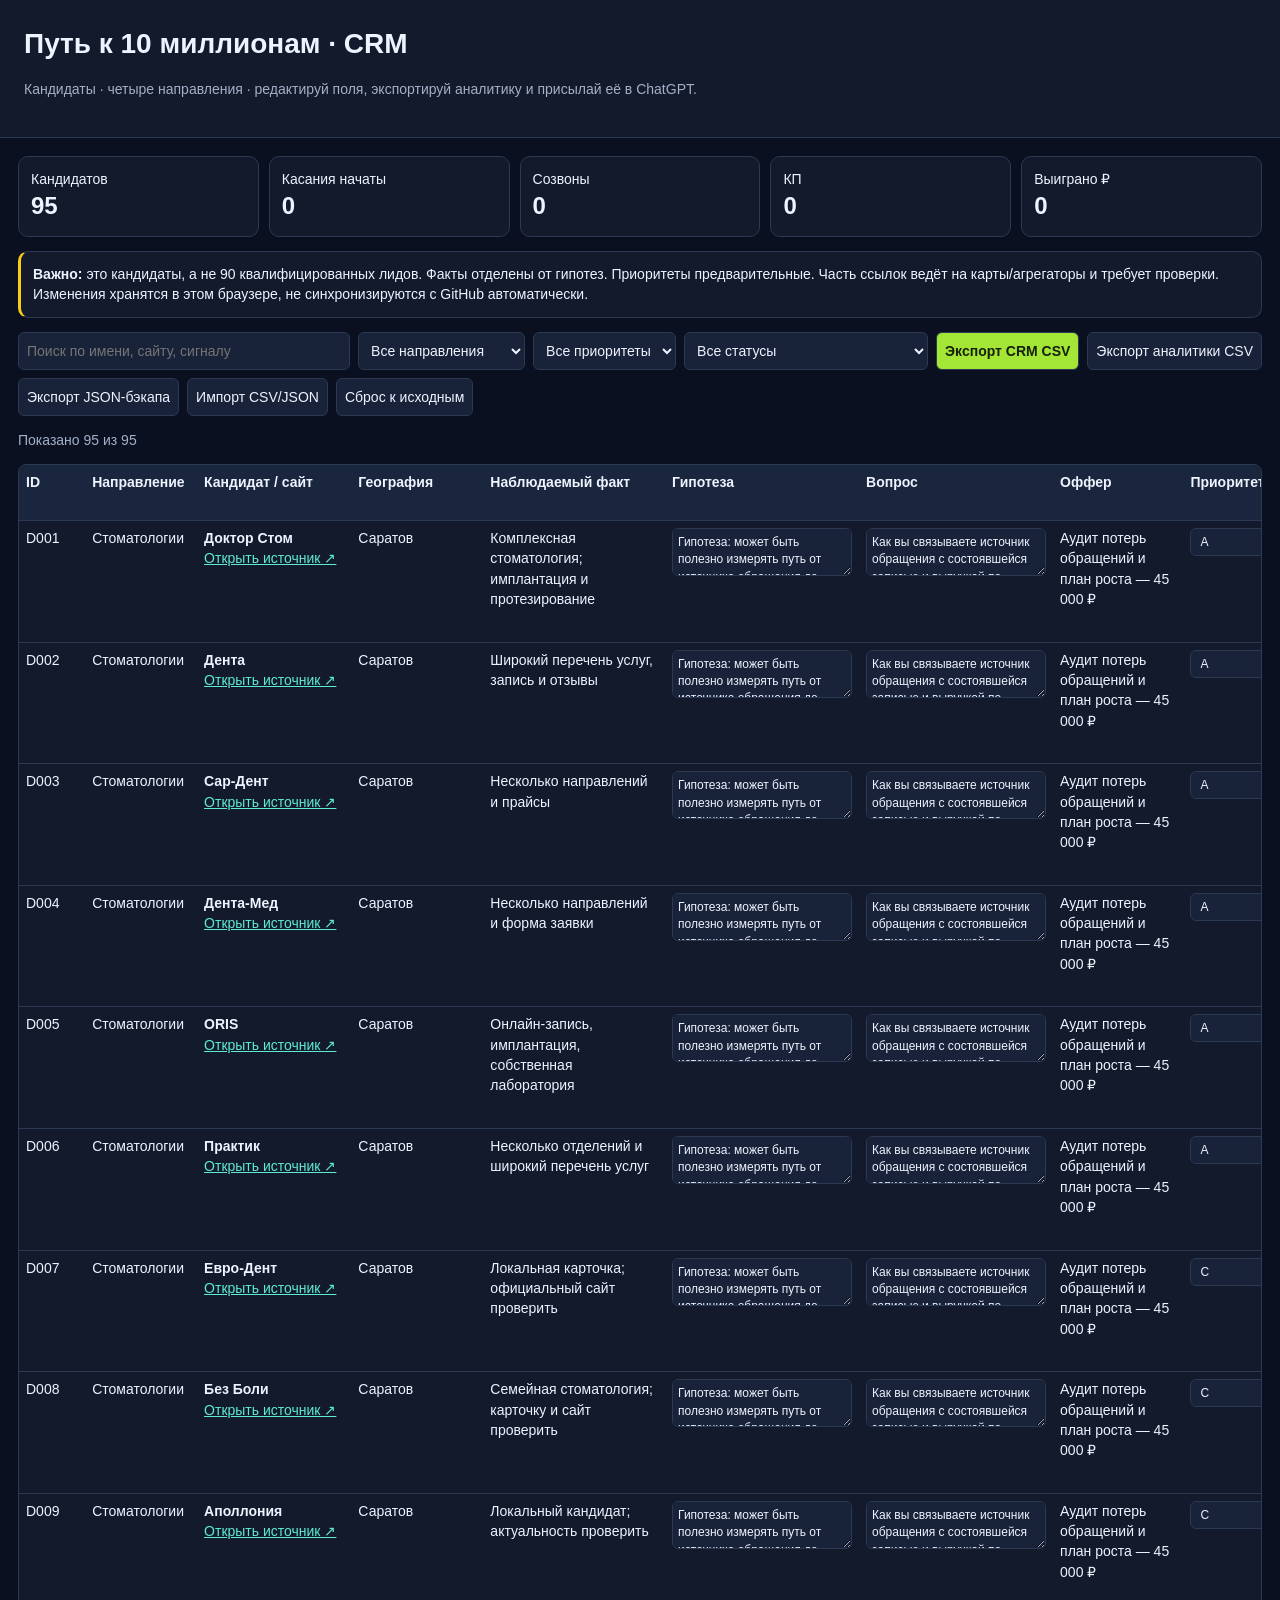
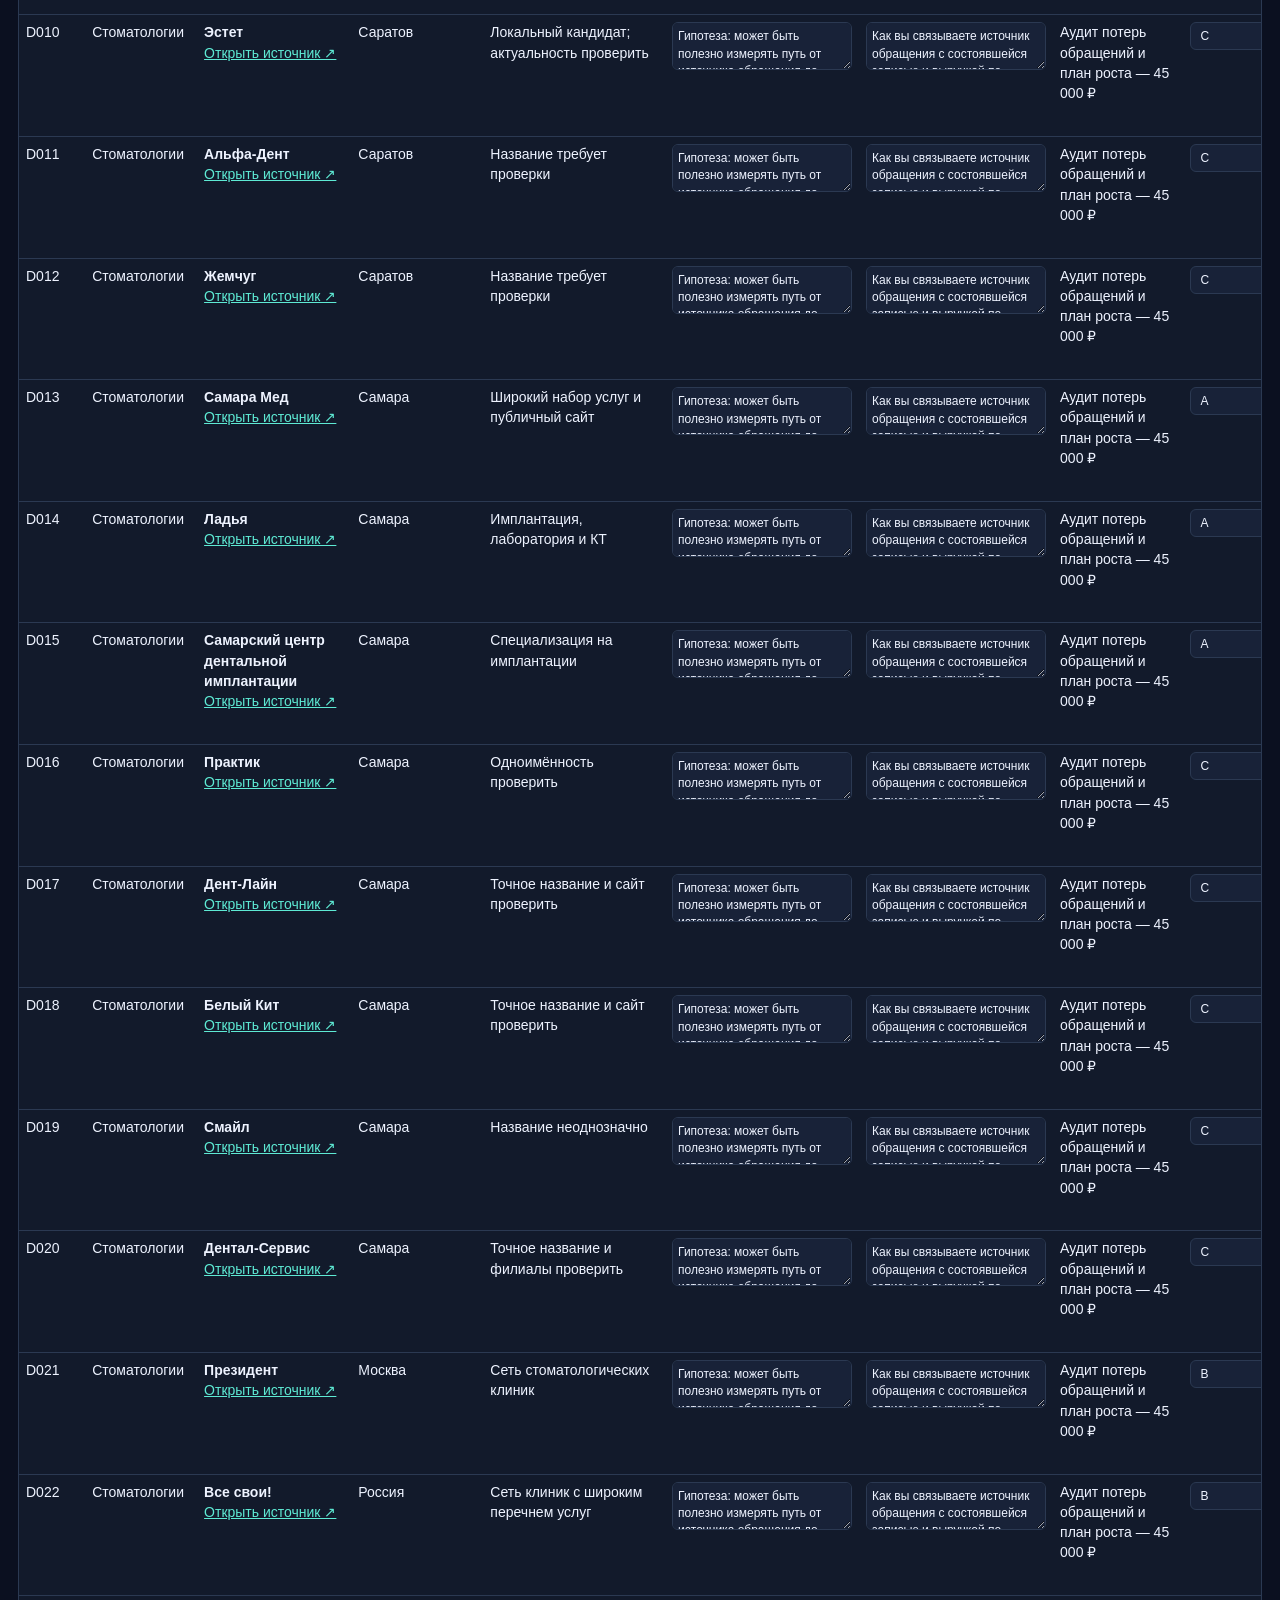
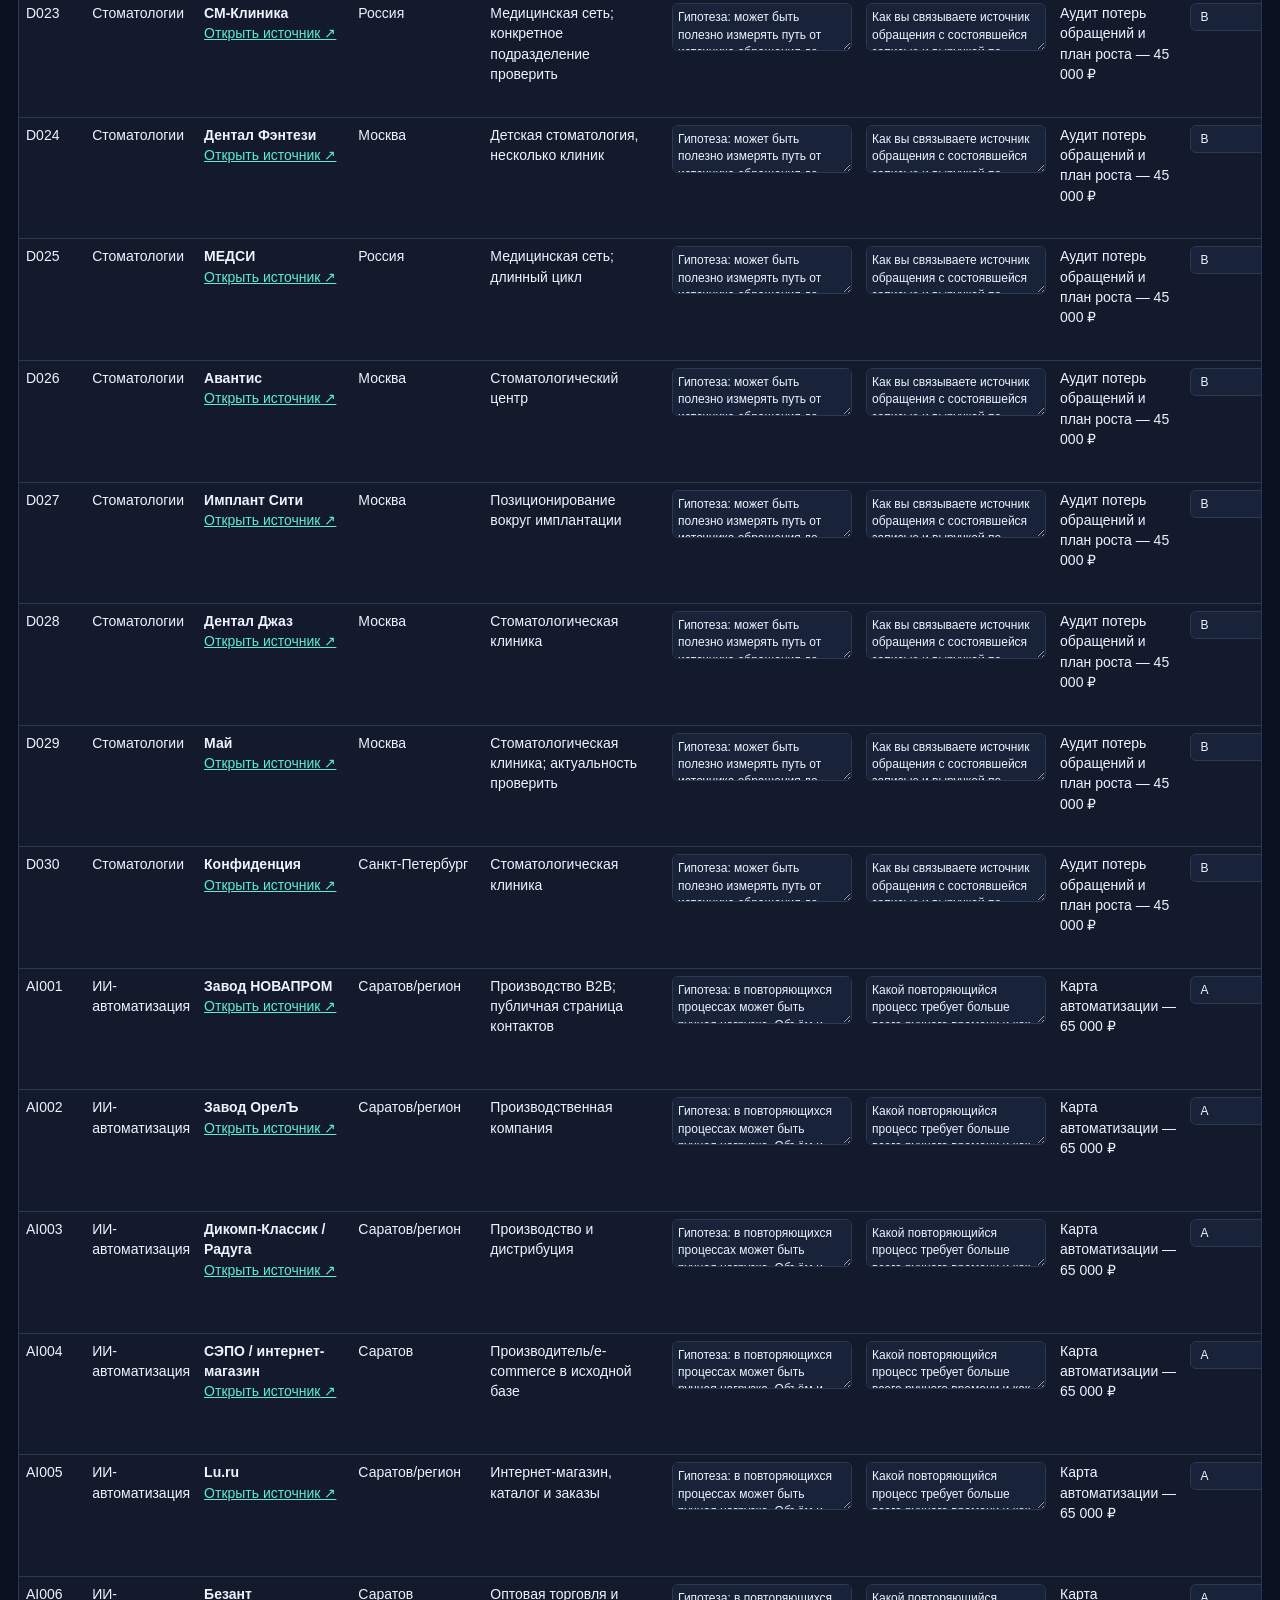
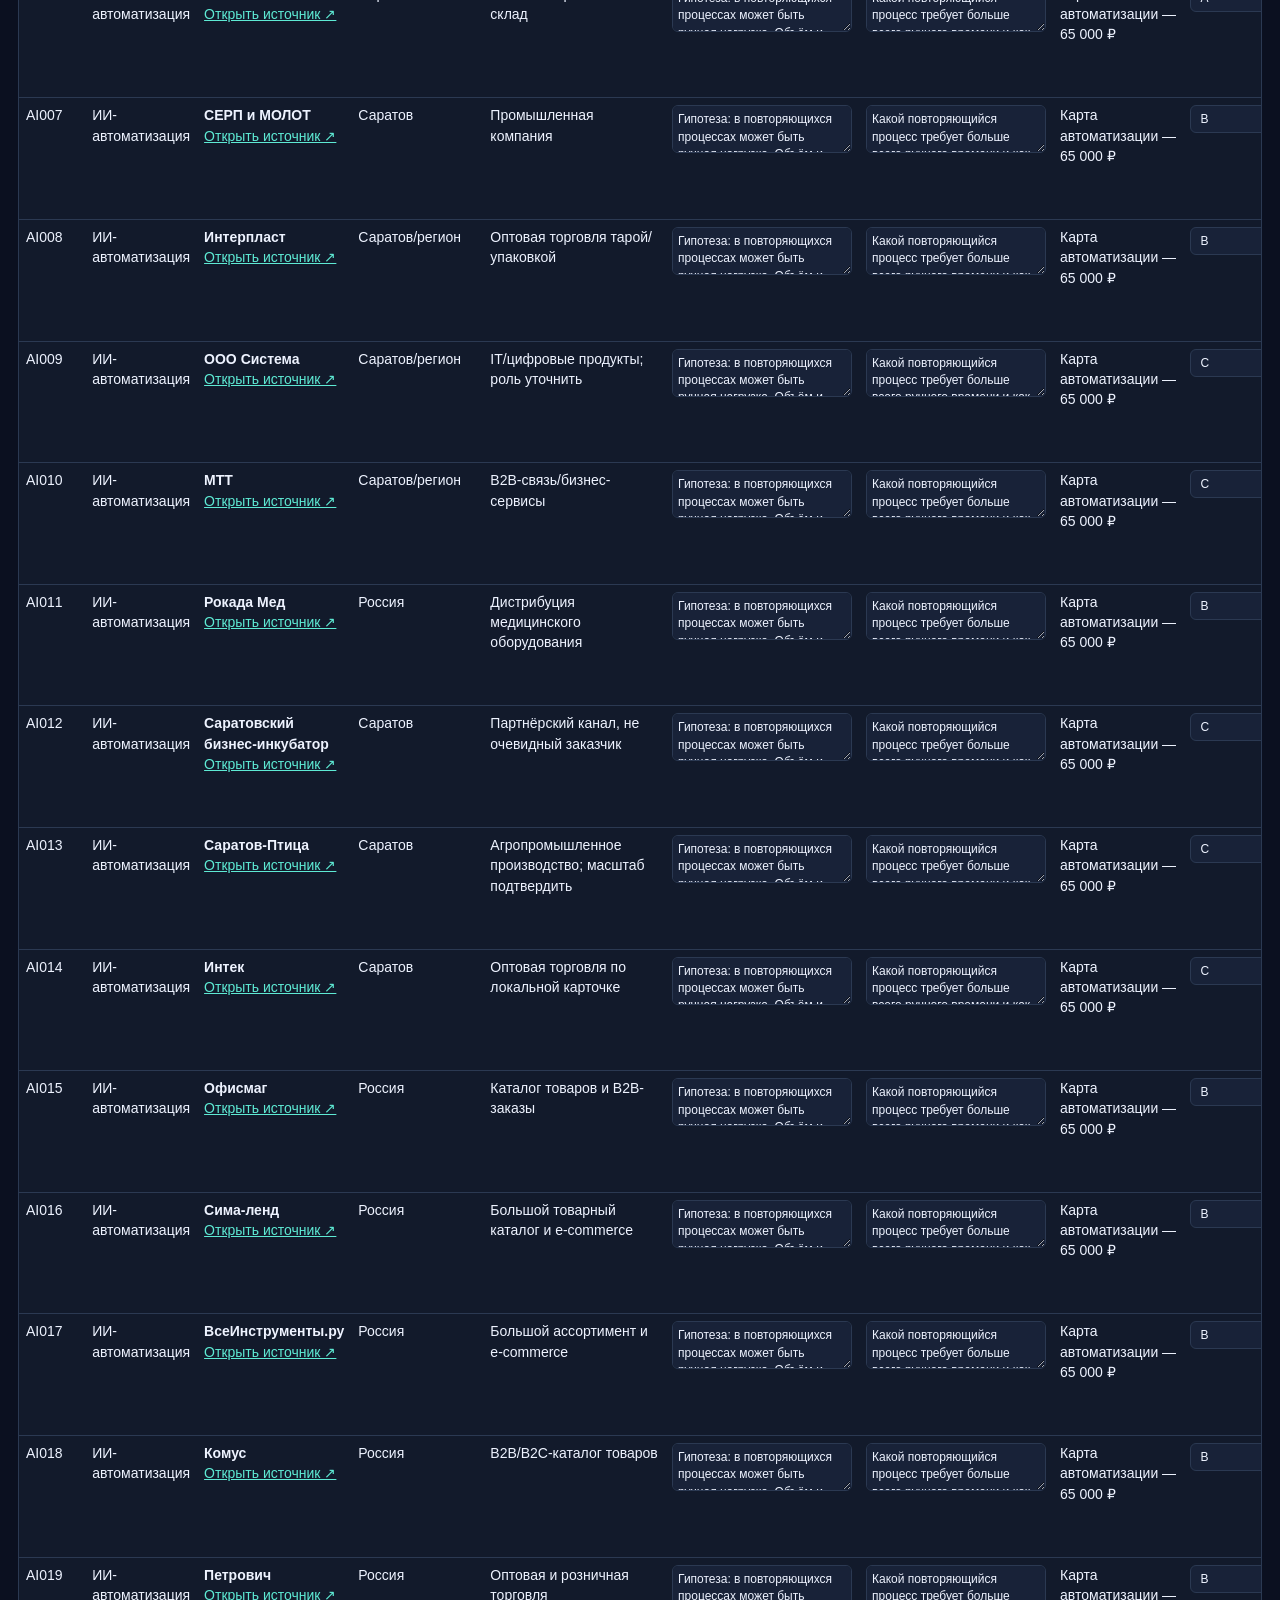
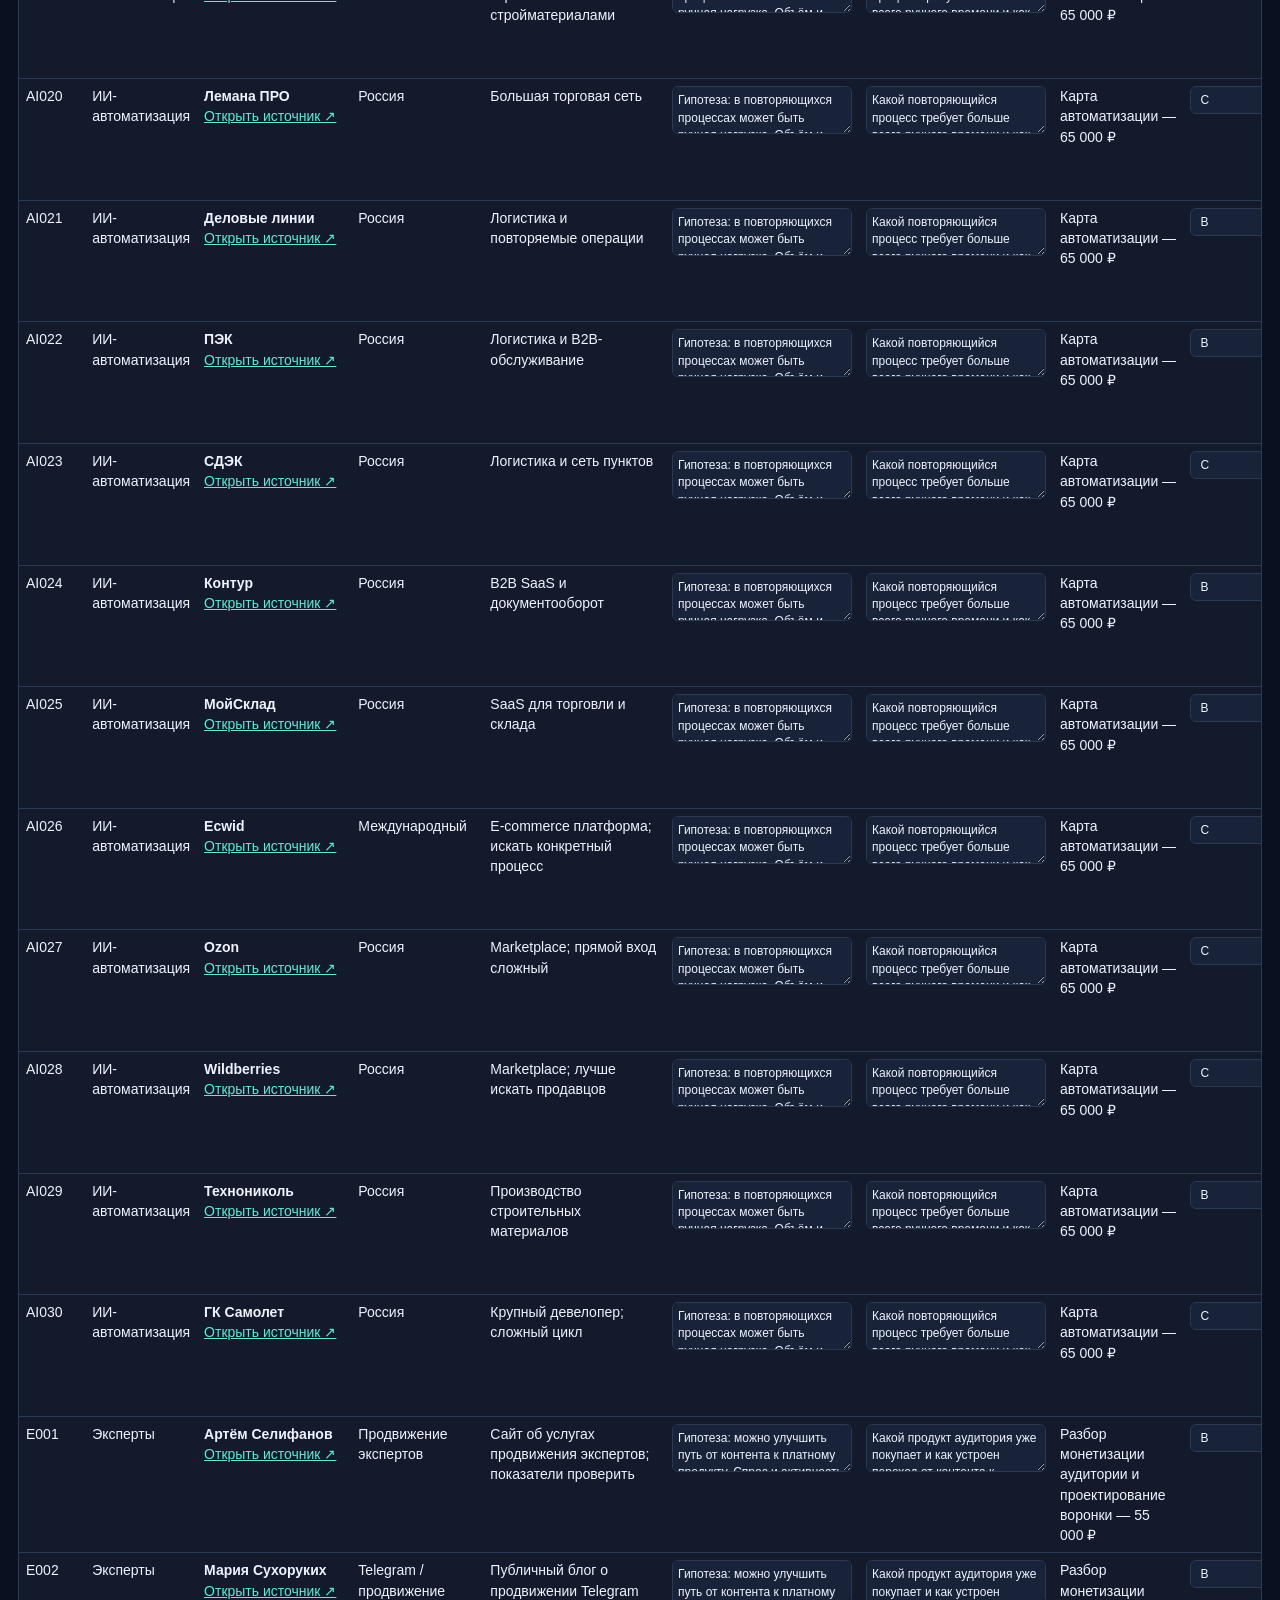
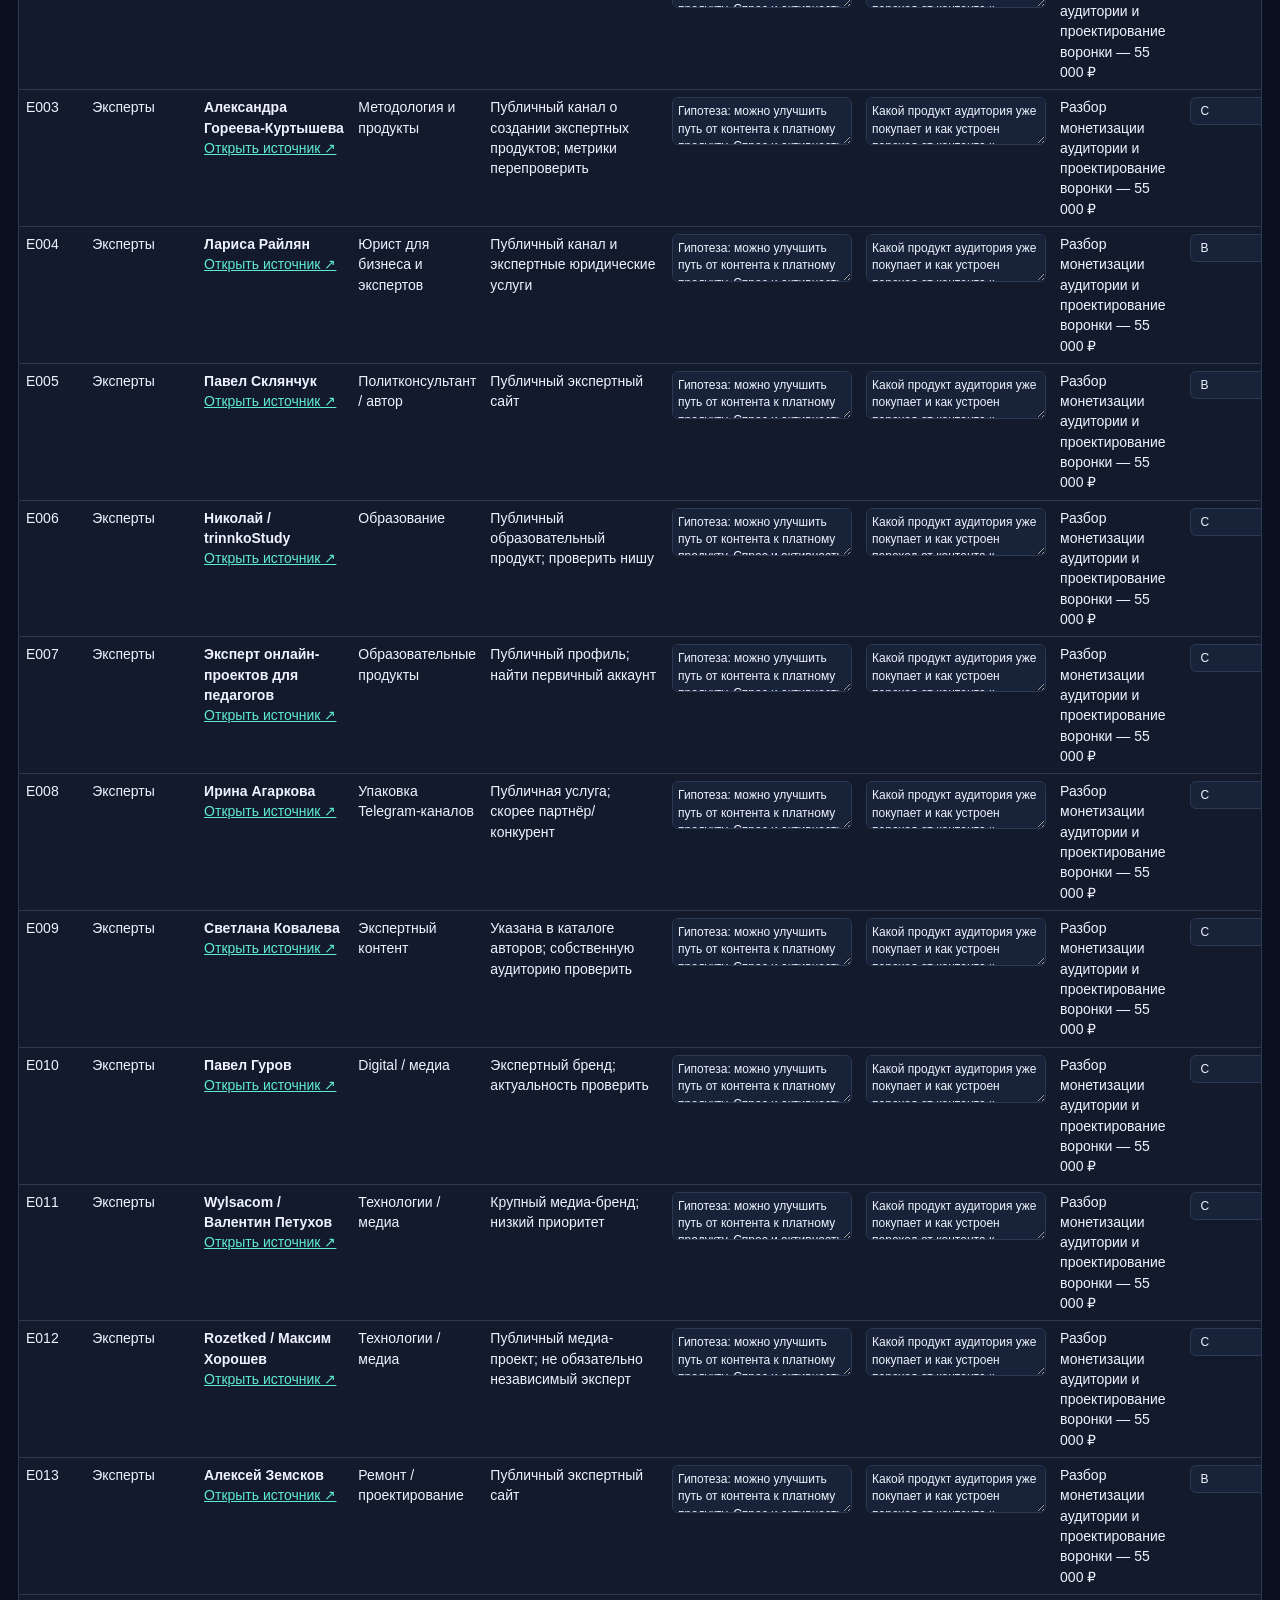
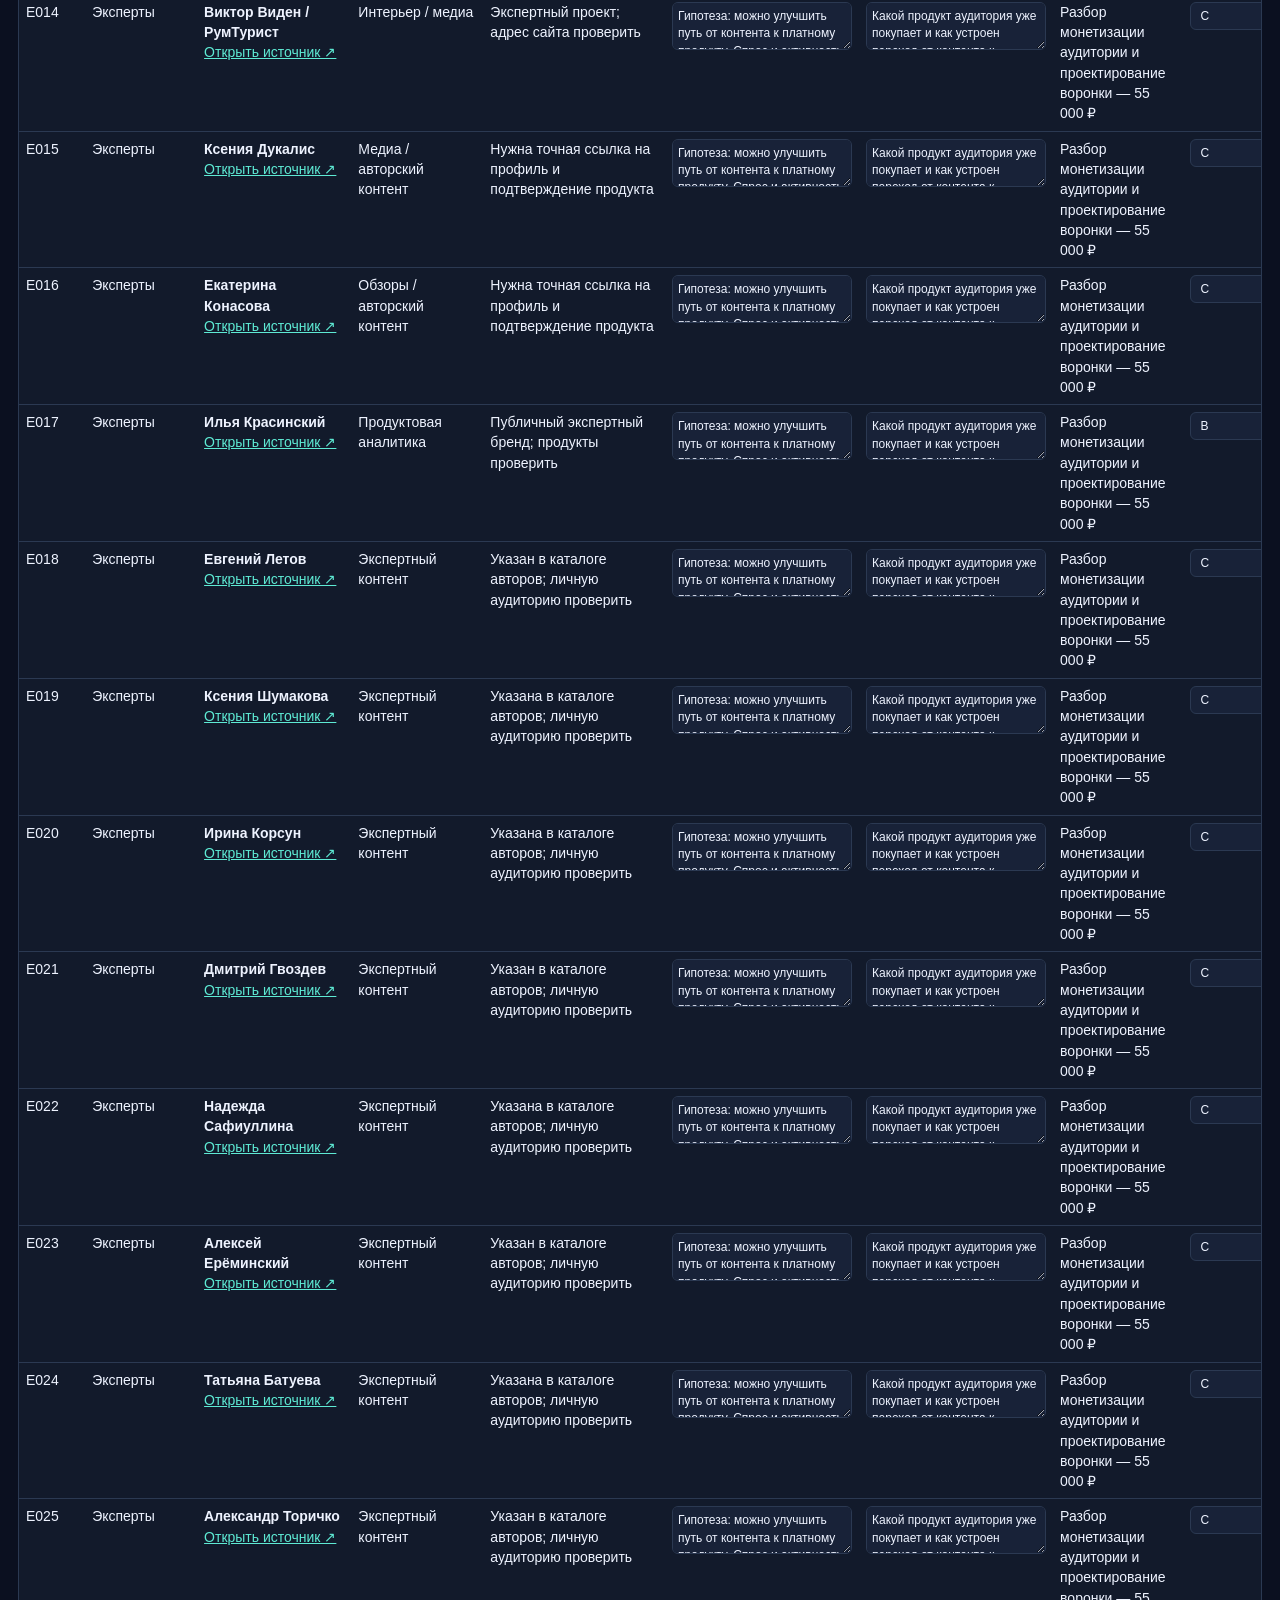
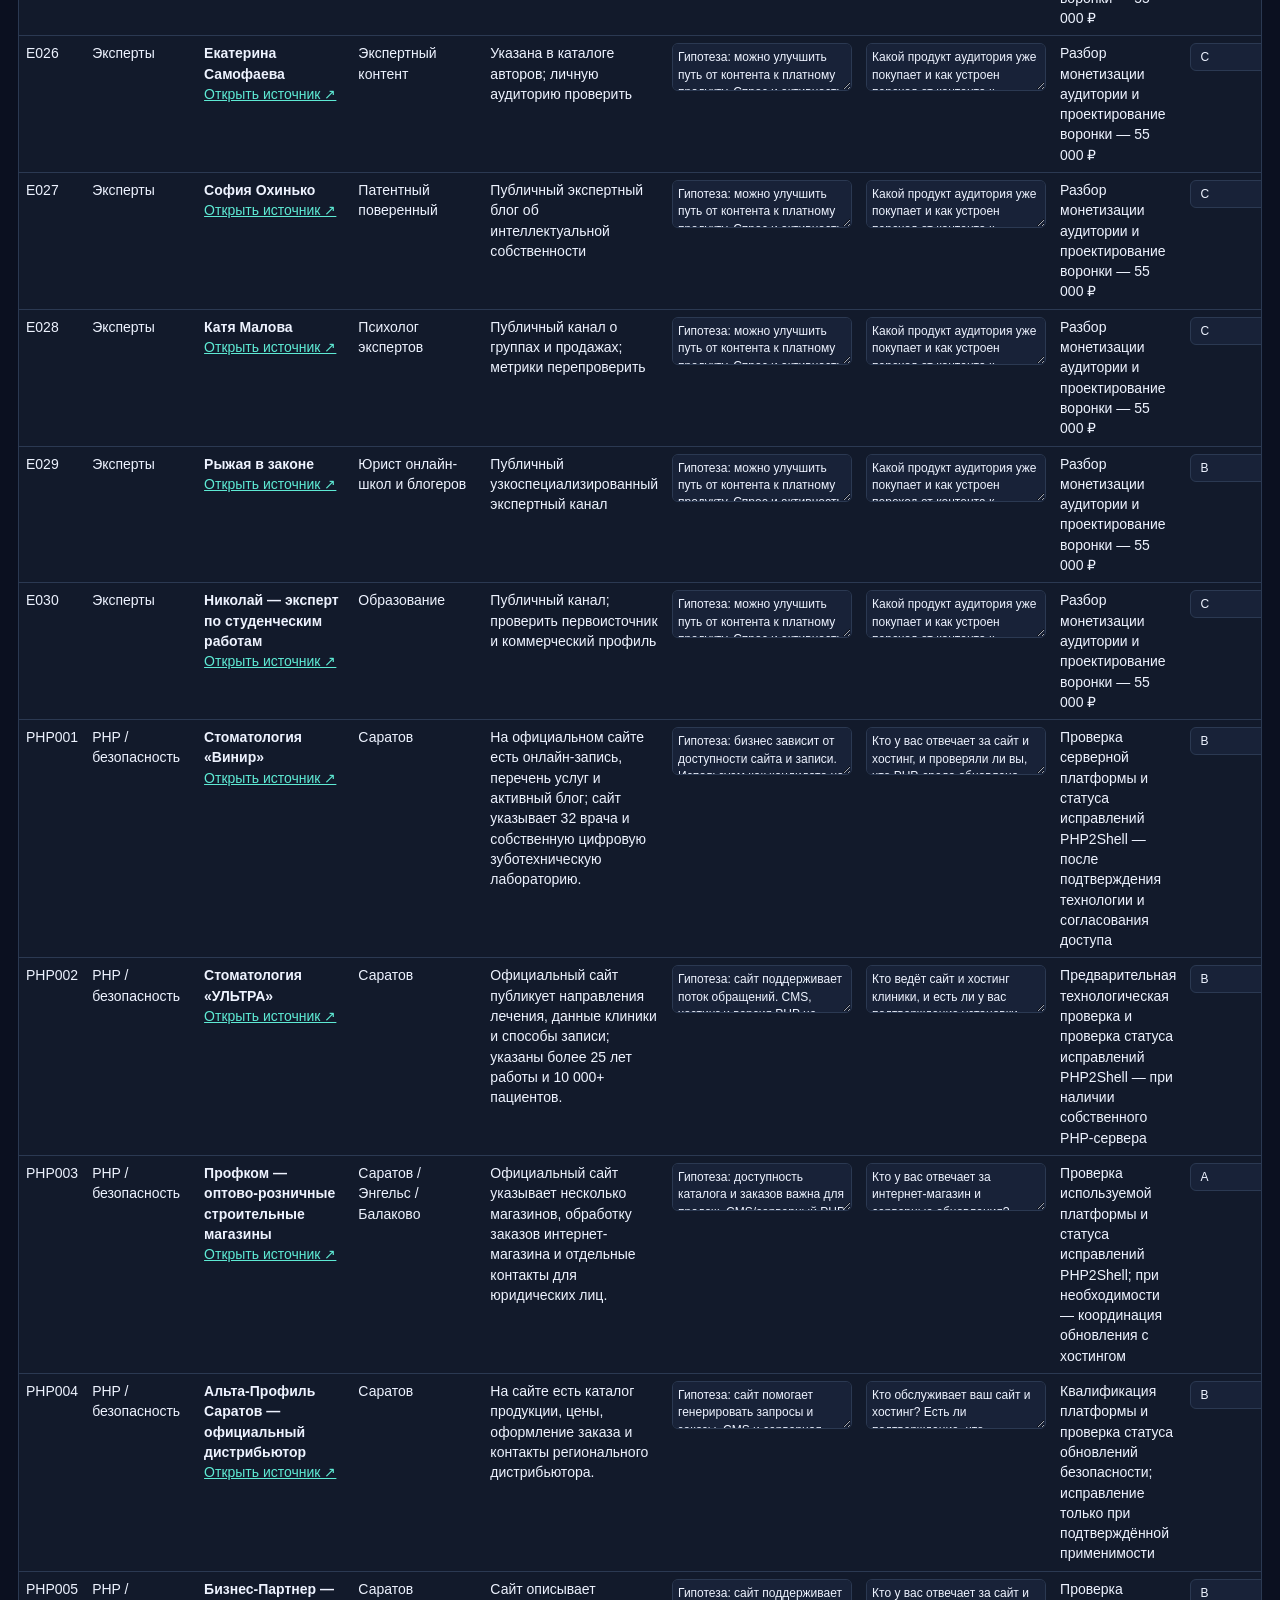
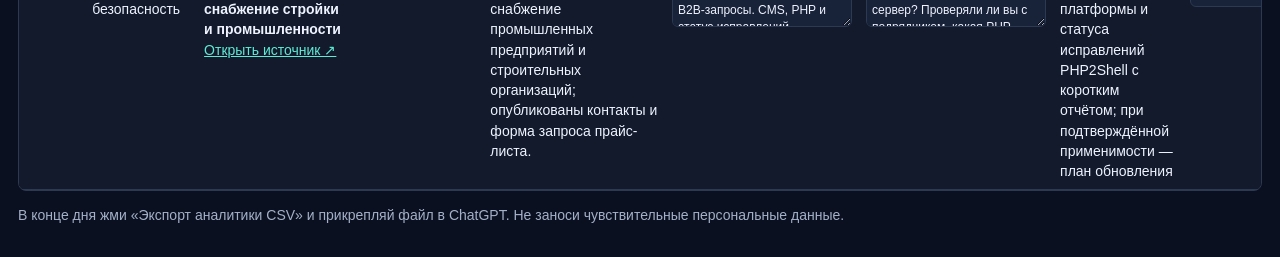
==== commit fa9526b6: "Add PHP security segment and merge new seed leads on load" ====
--- a/crm/index.html
+++ b/crm/index.html
@@ -1 +1 @@
-<!doctype html><html lang="ru"><meta charset="utf-8"><meta name="viewport" content="width=device-width,initial-scale=1"><title>Путь к 10 млн — CRM</title><style>:root{--bg:#0b1020;--p:#121a2b;--p2:#182238;--line:#2b3952;--t:#eef3ff;--m:#a2b0c8;--a:#a3e635}*{box-sizing:border-box}body{margin:0;background:var(--bg);color:var(--t);font:14px/1.45 Segoe UI,Arial}header{padding:24px;border-bottom:1px solid var(--line);background:#121a2b}h1{margin:0 0 6px}p,.small{color:var(--m)}main{padding:18px;max-width:1800px;margin:auto}.stats{display:grid;grid-template-columns:repeat(5,1fr);gap:10px}.stat,.note{background:var(--p);border:1px solid var(--line);border-radius:10px;padding:12px}.stat strong{display:block;font-size:24px}.toolbar{display:flex;flex-wrap:wrap;gap:8px;margin:14px 0}.toolbar input{flex:1;min-width:200px}input,select,textarea,button{font:inherit;color:var(--t);background:var(--p2);border:1px solid var(--line);border-radius:6px;padding:8px}button{cursor:pointer}button.primary{background:var(--a);color:#17210a;font-weight:bold}.note{margin:14px 0;border-left:3px solid #facc15}.tablewrap{overflow:auto;border:1px solid var(--line);border-radius:8px}table{border-collapse:collapse;width:100%;min-width:1550px;background:var(--p)}td,th{padding:7px;border-bottom:1px solid var(--line);text-align:left;vertical-align:top}th{position:sticky;top:0;background:#1a263d;z-index:1}td input,td select,td textarea{width:100%;min-width:105px;padding:5px;font-size:12px}td textarea{min-width:180px;min-height:48px}a{color:#5eead4;overflow-wrap:anywhere}.tag{font-size:11px;color:#fde68a} @media(max-width:800px){.stats{grid-template-columns:repeat(2,1fr)}} </style><header><h1>Путь к 10 миллионам · CRM</h1><p>90 кандидатов · три направления · редактируй поля, экспортируй аналитику и присылай её в ChatGPT.</p></header><main><div class="stats" id="stats"></div><div class="note"><b>Важно:</b> это кандидаты, а не 90 квалифицированных лидов. Факты отделены от гипотез. Приоритеты предварительные. Часть ссылок ведёт на карты/агрегаторы и требует проверки. Изменения хранятся в этом браузере, не синхронизируются с GitHub автоматически.</div><div class="toolbar"><input id="q" placeholder="Поиск по имени, сайту, сигналу"><select id="d"><option value="">Все направления</option><option value="dentistry">Стоматологии</option><option value="ai">ИИ-автоматизация</option><option value="experts">Эксперты</option></select><select id="p"><option value="">Все приоритеты</option><option>A</option><option>B</option><option>C</option></select><select id="s"><option value="">Все статусы</option><option>Найден</option><option>Первично проверен</option><option>Квалифицирован</option><option>Готов к контакту</option><option>Первое сообщение отправлено</option><option>Ответ получен</option><option>Диалог</option><option>Созвон назначен</option><option>Созвон проведён</option><option>КП отправлено</option><option>Переговоры</option><option>Выигран</option><option>Отказ</option><option>Follow-up позже</option></select><button class="primary" id="ex">Экспорт CRM CSV</button><button id="an">Экспорт аналитики CSV</button><button id="jb">Экспорт JSON-бэкапа</button><button id="ib">Импорт CSV/JSON</button><input id="file" type="file" accept=".csv,.json" hidden><button id="reset">Сброс к исходным</button></div><p id="count" class="small"></p><div class="tablewrap"><table><thead><tr><th>ID</th><th>Направление</th><th>Кандидат / сайт</th><th>География</th><th>Наблюдаемый факт</th><th>Гипотеза</th><th>Вопрос</th><th>Оффер</th><th>Приоритет</th><th>Скоринг /10</th><th>Статус</th><th>Контакт / ЛПР</th><th>Последнее действие</th><th>Следующее действие</th><th>Дата действия</th><th>Первое касание</th><th>Ответ</th><th>Созвоны</th><th>КП</th><th>Сумма ₽</th><th>Вероятность %</th><th>Причина отказа / заметки</th></tr></thead><tbody id="rows"></tbody></table></div><p>В конце дня жми «Экспорт аналитики CSV» и прикрепляй файл в ChatGPT. Не заноси чувствительные персональные данные.</p></main><script>const SEED=[{"id":"D001","direction":"dentistry","name":"Доктор Стом","geography":"Саратов","website":"https://www.stomsaratov.ru/","source_url":"https://www.stomsaratov.ru/","segment":"Комплексная стоматология; имплантация и протезирование","observed_fact":"Комплексная стоматология; имплантация и протезирование","pain_hypothesis":"Гипотеза: может быть полезно измерять путь от источника обращения до записи. Проблема не подтверждена.","question":"Как вы связываете источник обращения с состоявшейся записью и выручкой по направлениям?","offer":"Аудит потерь обращений и план роста — 45 000 ₽","next_stage":"Внедрение 180–290 тыс. ₽","public_contact":"Не проверен — открыть первоисточник","decision_maker":"Собственник / управляющий / маркетолог","priority":"A","score":0,"status":"Найден","consent_status":"Не проверено","last_checked":"2026-10-23","next_action":"Проверить первоисточник, актуальность и деловой канал","next_action_date":"2026-10-24","first_touch_date":"","last_activity":"","next_followup_date":"","reply_status":"Не отправлено","calls_booked":0,"proposals_sent":0,"deal_amount":0,"close_probability":0,"refusal_reason":"","notes":"Кандидат для исследования, не квалифицированный лид. Не отправлять рекламу без проверки допустимости канала/согласия."},{"id":"D002","direction":"dentistry","name":"Дента","geography":"Саратов","website":"https://www.denta-sar.ru/","source_url":"https://www.denta-sar.ru/","segment":"Широкий перечень услуг, запись и отзывы","observed_fact":"Широкий перечень услуг, запись и отзывы","pain_hypothesis":"Гипотеза: может быть полезно измерять путь от источника обращения до записи. Проблема не подтверждена.","question":"Как вы связываете источник обращения с состоявшейся записью и выручкой по направлениям?","offer":"Аудит потерь обращений и план роста — 45 000 ₽","next_stage":"Внедрение 180–290 тыс. ₽","public_contact":"Не проверен — открыть первоисточник","decision_maker":"Собственник / управляющий / маркетолог","priority":"A","score":0,"status":"Найден","consent_status":"Не проверено","last_checked":"2026-10-23","next_action":"Проверить первоисточник, актуальность и деловой канал","next_action_date":"2026-10-24","first_touch_date":"","last_activity":"","next_followup_date":"","reply_status":"Не отправлено","calls_booked":0,"proposals_sent":0,"deal_amount":0,"close_probability":0,"refusal_reason":"","notes":"Кандидат для исследования, не квалифицированный лид. Не отправлять рекламу без проверки допустимости канала/согласия."},{"id":"D003","direction":"dentistry","name":"Сар-Дент","geography":"Саратов","website":"https://www.sar-dent.ru/","source_url":"https://www.sar-dent.ru/","segment":"Несколько направлений и прайсы","observed_fact":"Несколько направлений и прайсы","pain_hypothesis":"Гипотеза: может быть полезно измерять путь от источника обращения до записи. Проблема не подтверждена.","question":"Как вы связываете источник обращения с состоявшейся записью и выручкой по направлениям?","offer":"Аудит потерь обращений и план роста — 45 000 ₽","next_stage":"Внедрение 180–290 тыс. ₽","public_contact":"Не проверен — открыть первоисточник","decision_maker":"Собственник / управляющий / маркетолог","priority":"A","score":0,"status":"Найден","consent_status":"Не проверено","last_checked":"2026-10-23","next_action":"Проверить первоисточник, актуальность и деловой канал","next_action_date":"2026-10-24","first_touch_date":"","last_activity":"","next_followup_date":"","reply_status":"Не отправлено","calls_booked":0,"proposals_sent":0,"deal_amount":0,"close_probability":0,"refusal_reason":"","notes":"Кандидат для исследования, не квалифицированный лид. Не отправлять рекламу без проверки допустимости канала/согласия."},{"id":"D004","direction":"dentistry","name":"Дента-Мед","geography":"Саратов","website":"https://dentamed-sar.ru/","source_url":"https://dentamed-sar.ru/","segment":"Несколько направлений и форма заявки","observed_fact":"Несколько направлений и форма заявки","pain_hypothesis":"Гипотеза: может быть полезно измерять путь от источника обращения до записи. Проблема не подтверждена.","question":"Как вы связываете источник обращения с состоявшейся записью и выручкой по направлениям?","offer":"Аудит потерь обращений и план роста — 45 000 ₽","next_stage":"Внедрение 180–290 тыс. ₽","public_contact":"Не проверен — открыть первоисточник","decision_maker":"Собственник / управляющий / маркетолог","priority":"A","score":0,"status":"Найден","consent_status":"Не проверено","last_checked":"2026-10-23","next_action":"Проверить первоисточник, актуальность и деловой канал","next_action_date":"2026-10-24","first_touch_date":"","last_activity":"","next_followup_date":"","reply_status":"Не отправлено","calls_booked":0,"proposals_sent":0,"deal_amount":0,"close_probability":0,"refusal_reason":"","notes":"Кандидат для исследования, не квалифицированный лид. Не отправлять рекламу без проверки допустимости канала/согласия."},{"id":"D005","direction":"dentistry","name":"ORIS","geography":"Саратов","website":"https://www.oris-dental.ru/","source_url":"https://www.oris-dental.ru/","segment":"Онлайн-запись, имплантация, собственная лаборатория","observed_fact":"Онлайн-запись, имплантация, собственная лаборатория","pain_hypothesis":"Гипотеза: может быть полезно измерять путь от источника обращения до записи. Проблема не подтверждена.","question":"Как вы связываете источник обращения с состоявшейся записью и выручкой по направлениям?","offer":"Аудит потерь обращений и план роста — 45 000 ₽","next_stage":"Внедрение 180–290 тыс. ₽","public_contact":"Не проверен — открыть первоисточник","decision_maker":"Собственник / управляющий / маркетолог","priority":"A","score":0,"status":"Найден","consent_status":"Не проверено","last_checked":"2026-10-23","next_action":"Проверить первоисточник, актуальность и деловой канал","next_action_date":"2026-10-24","first_touch_date":"","last_activity":"","next_followup_date":"","reply_status":"Не отправлено","calls_booked":0,"proposals_sent":0,"deal_amount":0,"close_probability":0,"refusal_reason":"","notes":"Кандидат для исследования, не квалифицированный лид. Не отправлять рекламу без проверки допустимости канала/согласия."},{"id":"D006","direction":"dentistry","name":"Практик","geography":"Саратов","website":"https://praktic.net/","source_url":"https://praktic.net/","segment":"Несколько отделений и широкий перечень услуг","observed_fact":"Несколько отделений и широкий перечень услуг","pain_hypothesis":"Гипотеза: может быть полезно измерять путь от источника обращения до записи. Проблема не подтверждена.","question":"Как вы связываете источник обращения с состоявшейся записью и выручкой по направлениям?","offer":"Аудит потерь обращений и план роста — 45 000 ₽","next_stage":"Внедрение 180–290 тыс. ₽","public_contact":"Не проверен — открыть первоисточник","decision_maker":"Собственник / управляющий / маркетолог","priority":"A","score":0,"status":"Найден","consent_status":"Не проверено","last_checked":"2026-10-23","next_action":"Проверить первоисточник, актуальность и деловой канал","next_action_date":"2026-10-24","first_touch_date":"","last_activity":"","next_followup_date":"","reply_status":"Не отправлено","calls_booked":0,"proposals_sent":0,"deal_amount":0,"close_probability":0,"refusal_reason":"","notes":"Кандидат для исследования, не квалифицированный лид. Не отправлять рекламу без проверки допустимости канала/согласия."},{"id":"D007","direction":"dentistry","name":"Евро-Дент","geography":"Саратов","website":"https://yandex.ru/maps/?text=Евро-Дент%20Саратов","source_url":"https://yandex.ru/maps/?text=Евро-Дент%20Саратов","segment":"Локальная карточка; официальный сайт проверить","observed_fact":"Локальная карточка; официальный сайт проверить","pain_hypothesis":"Гипотеза: может быть полезно измерять путь от источника обращения до записи. Проблема не подтверждена.","question":"Как вы связываете источник обращения с состоявшейся записью и выручкой по направлениям?","offer":"Аудит потерь обращений и план роста — 45 000 ₽","next_stage":"Внедрение 180–290 тыс. ₽","public_contact":"Не проверен — открыть первоисточник","decision_maker":"Собственник / управляющий / маркетолог","priority":"C","score":0,"status":"Найден","consent_status":"Не проверено","last_checked":"2026-10-23","next_action":"Проверить первоисточник, актуальность и деловой канал","next_action_date":"2026-10-24","first_touch_date":"","last_activity":"","next_followup_date":"","reply_status":"Не отправлено","calls_booked":0,"proposals_sent":0,"deal_amount":0,"close_probability":0,"refusal_reason":"","notes":"Кандидат для исследования, не квалифицированный лид. Не отправлять рекламу без проверки допустимости канала/согласия."},{"id":"D008","direction":"dentistry","name":"Без Боли","geography":"Саратов","website":"https://yandex.ru/maps/?text=Стоматология%20Без%20Боли%20Саратов","source_url":"https://yandex.ru/maps/?text=Стоматология%20Без%20Боли%20Саратов","segment":"Семейная стоматология; карточку и сайт проверить","observed_fact":"Семейная стоматология; карточку и сайт проверить","pain_hypothesis":"Гипотеза: может быть полезно измерять путь от источника обращения до записи. Проблема не подтверждена.","question":"Как вы связываете источник обращения с состоявшейся записью и выручкой по направлениям?","offer":"Аудит потерь обращений и план роста — 45 000 ₽","next_stage":"Внедрение 180–290 тыс. ₽","public_contact":"Не проверен — открыть первоисточник","decision_maker":"Собственник / управляющий / маркетолог","priority":"C","score":0,"status":"Найден","consent_status":"Не проверено","last_checked":"2026-10-23","next_action":"Проверить первоисточник, актуальность и деловой канал","next_action_date":"2026-10-24","first_touch_date":"","last_activity":"","next_followup_date":"","reply_status":"Не отправлено","calls_booked":0,"proposals_sent":0,"deal_amount":0,"close_probability":0,"refusal_reason":"","notes":"Кандидат для исследования, не квалифицированный лид. Не отправлять рекламу без проверки допустимости канала/согласия."},{"id":"D009","direction":"dentistry","name":"Аполлония","geography":"Саратов","website":"https://yandex.ru/maps/?text=Аполлония%20стоматология%20Саратов","source_url":"https://yandex.ru/maps/?text=Аполлония%20стоматология%20Саратов","segment":"Локальный кандидат; актуальность проверить","observed_fact":"Локальный кандидат; актуальность проверить","pain_hypothesis":"Гипотеза: может быть полезно измерять путь от источника обращения до записи. Проблема не подтверждена.","question":"Как вы связываете источник обращения с состоявшейся записью и выручкой по направлениям?","offer":"Аудит потерь обращений и план роста — 45 000 ₽","next_stage":"Внедрение 180–290 тыс. ₽","public_contact":"Не проверен — открыть первоисточник","decision_maker":"Собственник / управляющий / маркетолог","priority":"C","score":0,"status":"Найден","consent_status":"Не проверено","last_checked":"2026-10-23","next_action":"Проверить первоисточник, актуальность и деловой канал","next_action_date":"2026-10-24","first_touch_date":"","last_activity":"","next_followup_date":"","reply_status":"Не отправлено","calls_booked":0,"proposals_sent":0,"deal_amount":0,"close_probability":0,"refusal_reason":"","notes":"Кандидат для исследования, не квалифицированный лид. Не отправлять рекламу без проверки допустимости канала/согласия."},{"id":"D010","direction":"dentistry","name":"Эстет","geography":"Саратов","website":"https://yandex.ru/maps/?text=Эстет%20стоматология%20Саратов","source_url":"https://yandex.ru/maps/?text=Эстет%20стоматология%20Саратов","segment":"Локальный кандидат; актуальность проверить","observed_fact":"Локальный кандидат; актуальность проверить","pain_hypothesis":"Гипотеза: может быть полезно измерять путь от источника обращения до записи. Проблема не подтверждена.","question":"Как вы связываете источник обращения с состоявшейся записью и выручкой по направлениям?","offer":"Аудит потерь обращений и план роста — 45 000 ₽","next_stage":"Внедрение 180–290 тыс. ₽","public_contact":"Не проверен — открыть первоисточник","decision_maker":"Собственник / управляющий / маркетолог","priority":"C","score":0,"status":"Найден","consent_status":"Не проверено","last_checked":"2026-10-23","next_action":"Проверить первоисточник, актуальность и деловой канал","next_action_date":"2026-10-24","first_touch_date":"","last_activity":"","next_followup_date":"","reply_status":"Не отправлено","calls_booked":0,"proposals_sent":0,"deal_amount":0,"close_probability":0,"refusal_reason":"","notes":"Кандидат для исследования, не квалифицированный лид. Не отправлять рекламу без проверки допустимости канала/согласия."},{"id":"D011","direction":"dentistry","name":"Альфа-Дент","geography":"Саратов","website":"https://yandex.ru/maps/?text=Альфа-Дент%20Саратов","source_url":"https://yandex.ru/maps/?text=Альфа-Дент%20Саратов","segment":"Название требует проверки","observed_fact":"Название требует проверки","pain_hypothesis":"Гипотеза: может быть полезно измерять путь от источника обращения до записи. Проблема не подтверждена.","question":"Как вы связываете источник обращения с состоявшейся записью и выручкой по направлениям?","offer":"Аудит потерь обращений и план роста — 45 000 ₽","next_stage":"Внедрение 180–290 тыс. ₽","public_contact":"Не проверен — открыть первоисточник","decision_maker":"Собственник / управляющий / маркетолог","priority":"C","score":0,"status":"Найден","consent_status":"Не проверено","last_checked":"2026-10-23","next_action":"Проверить первоисточник, актуальность и деловой канал","next_action_date":"2026-10-24","first_touch_date":"","last_activity":"","next_followup_date":"","reply_status":"Не отправлено","calls_booked":0,"proposals_sent":0,"deal_amount":0,"close_probability":0,"refusal_reason":"","notes":"Кандидат для исследования, не квалифицированный лид. Не отправлять рекламу без проверки допустимости канала/согласия."},{"id":"D012","direction":"dentistry","name":"Жемчуг","geography":"Саратов","website":"https://yandex.ru/maps/?text=Жемчуг%20стоматология%20Саратов","source_url":"https://yandex.ru/maps/?text=Жемчуг%20стоматология%20Саратов","segment":"Название требует проверки","observed_fact":"Название требует проверки","pain_hypothesis":"Гипотеза: может быть полезно измерять путь от источника обращения до записи. Проблема не подтверждена.","question":"Как вы связываете источник обращения с состоявшейся записью и выручкой по направлениям?","offer":"Аудит потерь обращений и план роста — 45 000 ₽","next_stage":"Внедрение 180–290 тыс. ₽","public_contact":"Не проверен — открыть первоисточник","decision_maker":"Собственник / управляющий / маркетолог","priority":"C","score":0,"status":"Найден","consent_status":"Не проверено","last_checked":"2026-10-23","next_action":"Проверить первоисточник, актуальность и деловой канал","next_action_date":"2026-10-24","first_touch_date":"","last_activity":"","next_followup_date":"","reply_status":"Не отправлено","calls_booked":0,"proposals_sent":0,"deal_amount":0,"close_probability":0,"refusal_reason":"","notes":"Кандидат для исследования, не квалифицированный лид. Не отправлять рекламу без проверки допустимости канала/согласия."},{"id":"D013","direction":"dentistry","name":"Самара Мед","geography":"Самара","website":"https://samaramed63.ru/o-nas/","source_url":"https://samaramed63.ru/o-nas/","segment":"Широкий набор услуг и публичный сайт","observed_fact":"Широкий набор услуг и публичный сайт","pain_hypothesis":"Гипотеза: может быть полезно измерять путь от источника обращения до записи. Проблема не подтверждена.","question":"Как вы связываете источник обращения с состоявшейся записью и выручкой по направлениям?","offer":"Аудит потерь обращений и план роста — 45 000 ₽","next_stage":"Внедрение 180–290 тыс. ₽","public_contact":"Не проверен — открыть первоисточник","decision_maker":"Собственник / управляющий / маркетолог","priority":"A","score":0,"status":"Найден","consent_status":"Не проверено","last_checked":"2026-10-23","next_action":"Проверить первоисточник, актуальность и деловой канал","next_action_date":"2026-10-24","first_touch_date":"","last_activity":"","next_followup_date":"","reply_status":"Не отправлено","calls_booked":0,"proposals_sent":0,"deal_amount":0,"close_probability":0,"refusal_reason":"","notes":"Кандидат для исследования, не квалифицированный лид. Не отправлять рекламу без проверки допустимости канала/согласия."},{"id":"D014","direction":"dentistry","name":"Ладья","geography":"Самара","website":"https://www.ladya.dental/","source_url":"https://www.ladya.dental/","segment":"Имплантация, лаборатория и КТ","observed_fact":"Имплантация, лаборатория и КТ","pain_hypothesis":"Гипотеза: может быть полезно измерять путь от источника обращения до записи. Проблема не подтверждена.","question":"Как вы связываете источник обращения с состоявшейся записью и выручкой по направлениям?","offer":"Аудит потерь обращений и план роста — 45 000 ₽","next_stage":"Внедрение 180–290 тыс. ₽","public_contact":"Не проверен — открыть первоисточник","decision_maker":"Собственник / управляющий / маркетолог","priority":"A","score":0,"status":"Найден","consent_status":"Не проверено","last_checked":"2026-10-23","next_action":"Проверить первоисточник, актуальность и деловой канал","next_action_date":"2026-10-24","first_touch_date":"","last_activity":"","next_followup_date":"","reply_status":"Не отправлено","calls_booked":0,"proposals_sent":0,"deal_amount":0,"close_probability":0,"refusal_reason":"","notes":"Кандидат для исследования, не квалифицированный лид. Не отправлять рекламу без проверки допустимости канала/согласия."},{"id":"D015","direction":"dentistry","name":"Самарский центр дентальной имплантации","geography":"Самара","website":"https://s-cdi.ru/","source_url":"https://s-cdi.ru/","segment":"Специализация на имплантации","observed_fact":"Специализация на имплантации","pain_hypothesis":"Гипотеза: может быть полезно измерять путь от источника обращения до записи. Проблема не подтверждена.","question":"Как вы связываете источник обращения с состоявшейся записью и выручкой по направлениям?","offer":"Аудит потерь обращений и план роста — 45 000 ₽","next_stage":"Внедрение 180–290 тыс. ₽","public_contact":"Не проверен — открыть первоисточник","decision_maker":"Собственник / управляющий / маркетолог","priority":"A","score":0,"status":"Найден","consent_status":"Не проверено","last_checked":"2026-10-23","next_action":"Проверить первоисточник, актуальность и деловой канал","next_action_date":"2026-10-24","first_touch_date":"","last_activity":"","next_followup_date":"","reply_status":"Не отправлено","calls_booked":0,"proposals_sent":0,"deal_amount":0,"close_probability":0,"refusal_reason":"","notes":"Кандидат для исследования, не квалифицированный лид. Не отправлять рекламу без проверки допустимости канала/согласия."},{"id":"D016","direction":"dentistry","name":"Практик","geography":"Самара","website":"https://yandex.ru/maps/?text=Практик%20стоматология%20Самара","source_url":"https://yandex.ru/maps/?text=Практик%20стоматология%20Самара","segment":"Одноимённость проверить","observed_fact":"Одноимённость проверить","pain_hypothesis":"Гипотеза: может быть полезно измерять путь от источника обращения до записи. Проблема не подтверждена.","question":"Как вы связываете источник обращения с состоявшейся записью и выручкой по направлениям?","offer":"Аудит потерь обращений и план роста — 45 000 ₽","next_stage":"Внедрение 180–290 тыс. ₽","public_contact":"Не проверен — открыть первоисточник","decision_maker":"Собственник / управляющий / маркетолог","priority":"C","score":0,"status":"Найден","consent_status":"Не проверено","last_checked":"2026-10-23","next_action":"Проверить первоисточник, актуальность и деловой канал","next_action_date":"2026-10-24","first_touch_date":"","last_activity":"","next_followup_date":"","reply_status":"Не отправлено","calls_booked":0,"proposals_sent":0,"deal_amount":0,"close_probability":0,"refusal_reason":"","notes":"Кандидат для исследования, не квалифицированный лид. Не отправлять рекламу без проверки допустимости канала/согласия."},{"id":"D017","direction":"dentistry","name":"Дент-Лайн","geography":"Самара","website":"https://yandex.ru/maps/?text=Дент-Лайн%20стоматология%20Самара","source_url":"https://yandex.ru/maps/?text=Дент-Лайн%20стоматология%20Самара","segment":"Точное название и сайт проверить","observed_fact":"Точное название и сайт проверить","pain_hypothesis":"Гипотеза: может быть полезно измерять путь от источника обращения до записи. Проблема не подтверждена.","question":"Как вы связываете источник обращения с состоявшейся записью и выручкой по направлениям?","offer":"Аудит потерь обращений и план роста — 45 000 ₽","next_stage":"Внедрение 180–290 тыс. ₽","public_contact":"Не проверен — открыть первоисточник","decision_maker":"Собственник / управляющий / маркетолог","priority":"C","score":0,"status":"Найден","consent_status":"Не проверено","last_checked":"2026-10-23","next_action":"Проверить первоисточник, актуальность и деловой канал","next_action_date":"2026-10-24","first_touch_date":"","last_activity":"","next_followup_date":"","reply_status":"Не отправлено","calls_booked":0,"proposals_sent":0,"deal_amount":0,"close_probability":0,"refusal_reason":"","notes":"Кандидат для исследования, не квалифицированный лид. Не отправлять рекламу без проверки допустимости канала/согласия."},{"id":"D018","direction":"dentistry","name":"Белый Кит","geography":"Самара","website":"https://yandex.ru/maps/?text=Белый%20Кит%20стоматология%20Самара","source_url":"https://yandex.ru/maps/?text=Белый%20Кит%20стоматология%20Самара","segment":"Точное название и сайт проверить","observed_fact":"Точное название и сайт проверить","pain_hypothesis":"Гипотеза: может быть полезно измерять путь от источника обращения до записи. Проблема не подтверждена.","question":"Как вы связываете источник обращения с состоявшейся записью и выручкой по направлениям?","offer":"Аудит потерь обращений и план роста — 45 000 ₽","next_stage":"Внедрение 180–290 тыс. ₽","public_contact":"Не проверен — открыть первоисточник","decision_maker":"Собственник / управляющий / маркетолог","priority":"C","score":0,"status":"Найден","consent_status":"Не проверено","last_checked":"2026-10-23","next_action":"Проверить первоисточник, актуальность и деловой канал","next_action_date":"2026-10-24","first_touch_date":"","last_activity":"","next_followup_date":"","reply_status":"Не отправлено","calls_booked":0,"proposals_sent":0,"deal_amount":0,"close_probability":0,"refusal_reason":"","notes":"Кандидат для исследования, не квалифицированный лид. Не отправлять рекламу без проверки допустимости канала/согласия."},{"id":"D019","direction":"dentistry","name":"Смайл","geography":"Самара","website":"https://yandex.ru/maps/?text=Смайл%20стоматология%20Самара","source_url":"https://yandex.ru/maps/?text=Смайл%20стоматология%20Самара","segment":"Название неоднозначно","observed_fact":"Название неоднозначно","pain_hypothesis":"Гипотеза: может быть полезно измерять путь от источника обращения до записи. Проблема не подтверждена.","question":"Как вы связываете источник обращения с состоявшейся записью и выручкой по направлениям?","offer":"Аудит потерь обращений и план роста — 45 000 ₽","next_stage":"Внедрение 180–290 тыс. ₽","public_contact":"Не проверен — открыть первоисточник","decision_maker":"Собственник / управляющий / маркетолог","priority":"C","score":0,"status":"Найден","consent_status":"Не проверено","last_checked":"2026-10-23","next_action":"Проверить первоисточник, актуальность и деловой канал","next_action_date":"2026-10-24","first_touch_date":"","last_activity":"","next_followup_date":"","reply_status":"Не отправлено","calls_booked":0,"proposals_sent":0,"deal_amount":0,"close_probability":0,"refusal_reason":"","notes":"Кандидат для исследования, не квалифицированный лид. Не отправлять рекламу без проверки допустимости канала/согласия."},{"id":"D020","direction":"dentistry","name":"Дентал-Сервис","geography":"Самара","website":"https://yandex.ru/maps/?text=Дентал-Сервис%20стоматология%20Самара","source_url":"https://yandex.ru/maps/?text=Дентал-Сервис%20стоматология%20Самара","segment":"Точное название и филиалы проверить","observed_fact":"Точное название и филиалы проверить","pain_hypothesis":"Гипотеза: может быть полезно измерять путь от источника обращения до записи. Проблема не подтверждена.","question":"Как вы связываете источник обращения с состоявшейся записью и выручкой по направлениям?","offer":"Аудит потерь обращений и план роста — 45 000 ₽","next_stage":"Внедрение 180–290 тыс. ₽","public_contact":"Не проверен — открыть первоисточник","decision_maker":"Собственник / управляющий / маркетолог","priority":"C","score":0,"status":"Найден","consent_status":"Не проверено","last_checked":"2026-10-23","next_action":"Проверить первоисточник, актуальность и деловой канал","next_action_date":"2026-10-24","first_touch_date":"","last_activity":"","next_followup_date":"","reply_status":"Не отправлено","calls_booked":0,"proposals_sent":0,"deal_amount":0,"close_probability":0,"refusal_reason":"","notes":"Кандидат для исследования, не квалифицированный лид. Не отправлять рекламу без проверки допустимости канала/согласия."},{"id":"D021","direction":"dentistry","name":"Президент","geography":"Москва","website":"https://www.prezi-dent.ru/","source_url":"https://www.prezi-dent.ru/","segment":"Сеть стоматологических клиник","observed_fact":"Сеть стоматологических клиник","pain_hypothesis":"Гипотеза: может быть полезно измерять путь от источника обращения до записи. Проблема не подтверждена.","question":"Как вы связываете источник обращения с состоявшейся записью и выручкой по направлениям?","offer":"Аудит потерь обращений и план роста — 45 000 ₽","next_stage":"Внедрение 180–290 тыс. ₽","public_contact":"Не проверен — открыть первоисточник","decision_maker":"Собственник / управляющий / маркетолог","priority":"B","score":0,"status":"Найден","consent_status":"Не проверено","last_checked":"2026-10-23","next_action":"Проверить первоисточник, актуальность и деловой канал","next_action_date":"2026-10-24","first_touch_date":"","last_activity":"","next_followup_date":"","reply_status":"Не отправлено","calls_booked":0,"proposals_sent":0,"deal_amount":0,"close_probability":0,"refusal_reason":"","notes":"Кандидат для исследования, не квалифицированный лид. Не отправлять рекламу без проверки допустимости канала/согласия."},{"id":"D022","direction":"dentistry","name":"Все свои!","geography":"Россия","website":"https://vse-svoi.ru/","source_url":"https://vse-svoi.ru/","segment":"Сеть клиник с широким перечнем услуг","observed_fact":"Сеть клиник с широким перечнем услуг","pain_hypothesis":"Гипотеза: может быть полезно измерять путь от источника обращения до записи. Проблема не подтверждена.","question":"Как вы связываете источник обращения с состоявшейся записью и выручкой по направлениям?","offer":"Аудит потерь обращений и план роста — 45 000 ₽","next_stage":"Внедрение 180–290 тыс. ₽","public_contact":"Не проверен — открыть первоисточник","decision_maker":"Собственник / управляющий / маркетолог","priority":"B","score":0,"status":"Найден","consent_status":"Не проверено","last_checked":"2026-10-23","next_action":"Проверить первоисточник, актуальность и деловой канал","next_action_date":"2026-10-24","first_touch_date":"","last_activity":"","next_followup_date":"","reply_status":"Не отправлено","calls_booked":0,"proposals_sent":0,"deal_amount":0,"close_probability":0,"refusal_reason":"","notes":"Кандидат для исследования, не квалифицированный лид. Не отправлять рекламу без проверки допустимости канала/согласия."},{"id":"D023","direction":"dentistry","name":"СМ-Клиника","geography":"Россия","website":"https://www.smclinic.ru/","source_url":"https://www.smclinic.ru/","segment":"Медицинская сеть; конкретное подразделение проверить","observed_fact":"Медицинская сеть; конкретное подразделение проверить","pain_hypothesis":"Гипотеза: может быть полезно измерять путь от источника обращения до записи. Проблема не подтверждена.","question":"Как вы связываете источник обращения с состоявшейся записью и выручкой по направлениям?","offer":"Аудит потерь обращений и план роста — 45 000 ₽","next_stage":"Внедрение 180–290 тыс. ₽","public_contact":"Не проверен — открыть первоисточник","decision_maker":"Собственник / управляющий / маркетолог","priority":"B","score":0,"status":"Найден","consent_status":"Не проверено","last_checked":"2026-10-23","next_action":"Проверить первоисточник, актуальность и деловой канал","next_action_date":"2026-10-24","first_touch_date":"","last_activity":"","next_followup_date":"","reply_status":"Не отправлено","calls_booked":0,"proposals_sent":0,"deal_amount":0,"close_probability":0,"refusal_reason":"","notes":"Кандидат для исследования, не квалифицированный лид. Не отправлять рекламу без проверки допустимости канала/согласия."},{"id":"D024","direction":"dentistry","name":"Дентал Фэнтези","geography":"Москва","website":"https://www.dentalfantasy.ru/","source_url":"https://www.dentalfantasy.ru/","segment":"Детская стоматология, несколько клиник","observed_fact":"Детская стоматология, несколько клиник","pain_hypothesis":"Гипотеза: может быть полезно измерять путь от источника обращения до записи. Проблема не подтверждена.","question":"Как вы связываете источник обращения с состоявшейся записью и выручкой по направлениям?","offer":"Аудит потерь обращений и план роста — 45 000 ₽","next_stage":"Внедрение 180–290 тыс. ₽","public_contact":"Не проверен — открыть первоисточник","decision_maker":"Собственник / управляющий / маркетолог","priority":"B","score":0,"status":"Найден","consent_status":"Не проверено","last_checked":"2026-10-23","next_action":"Проверить первоисточник, актуальность и деловой канал","next_action_date":"2026-10-24","first_touch_date":"","last_activity":"","next_followup_date":"","reply_status":"Не отправлено","calls_booked":0,"proposals_sent":0,"deal_amount":0,"close_probability":0,"refusal_reason":"","notes":"Кандидат для исследования, не квалифицированный лид. Не отправлять рекламу без проверки допустимости канала/согласия."},{"id":"D025","direction":"dentistry","name":"МЕДСИ","geography":"Россия","website":"https://medsi.ru/","source_url":"https://medsi.ru/","segment":"Медицинская сеть; длинный цикл","observed_fact":"Медицинская сеть; длинный цикл","pain_hypothesis":"Гипотеза: может быть полезно измерять путь от источника обращения до записи. Проблема не подтверждена.","question":"Как вы связываете источник обращения с состоявшейся записью и выручкой по направлениям?","offer":"Аудит потерь обращений и план роста — 45 000 ₽","next_stage":"Внедрение 180–290 тыс. ₽","public_contact":"Не проверен — открыть первоисточник","decision_maker":"Собственник / управляющий / маркетолог","priority":"B","score":0,"status":"Найден","consent_status":"Не проверено","last_checked":"2026-10-23","next_action":"Проверить первоисточник, актуальность и деловой канал","next_action_date":"2026-10-24","first_touch_date":"","last_activity":"","next_followup_date":"","reply_status":"Не отправлено","calls_booked":0,"proposals_sent":0,"deal_amount":0,"close_probability":0,"refusal_reason":"","notes":"Кандидат для исследования, не квалифицированный лид. Не отправлять рекламу без проверки допустимости канала/согласия."},{"id":"D026","direction":"dentistry","name":"Авантис","geography":"Москва","website":"https://avantis-dental.ru/","source_url":"https://avantis-dental.ru/","segment":"Стоматологический центр","observed_fact":"Стоматологический центр","pain_hypothesis":"Гипотеза: может быть полезно измерять путь от источника обращения до записи. Проблема не подтверждена.","question":"Как вы связываете источник обращения с состоявшейся записью и выручкой по направлениям?","offer":"Аудит потерь обращений и план роста — 45 000 ₽","next_stage":"Внедрение 180–290 тыс. ₽","public_contact":"Не проверен — открыть первоисточник","decision_maker":"Собственник / управляющий / маркетолог","priority":"B","score":0,"status":"Найден","consent_status":"Не проверено","last_checked":"2026-10-23","next_action":"Проверить первоисточник, актуальность и деловой канал","next_action_date":"2026-10-24","first_touch_date":"","last_activity":"","next_followup_date":"","reply_status":"Не отправлено","calls_booked":0,"proposals_sent":0,"deal_amount":0,"close_probability":0,"refusal_reason":"","notes":"Кандидат для исследования, не квалифицированный лид. Не отправлять рекламу без проверки допустимости канала/согласия."},{"id":"D027","direction":"dentistry","name":"Имплант Сити","geography":"Москва","website":"https://implantcity.ru/","source_url":"https://implantcity.ru/","segment":"Позиционирование вокруг имплантации","observed_fact":"Позиционирование вокруг имплантации","pain_hypothesis":"Гипотеза: может быть полезно измерять путь от источника обращения до записи. Проблема не подтверждена.","question":"Как вы связываете источник обращения с состоявшейся записью и выручкой по направлениям?","offer":"Аудит потерь обращений и план роста — 45 000 ₽","next_stage":"Внедрение 180–290 тыс. ₽","public_contact":"Не проверен — открыть первоисточник","decision_maker":"Собственник / управляющий / маркетолог","priority":"B","score":0,"status":"Найден","consent_status":"Не проверено","last_checked":"2026-10-23","next_action":"Проверить первоисточник, актуальность и деловой канал","next_action_date":"2026-10-24","first_touch_date":"","last_activity":"","next_followup_date":"","reply_status":"Не отправлено","calls_booked":0,"proposals_sent":0,"deal_amount":0,"close_probability":0,"refusal_reason":"","notes":"Кандидат для исследования, не квалифицированный лид. Не отправлять рекламу без проверки допустимости канала/согласия."},{"id":"D028","direction":"dentistry","name":"Дентал Джаз","geography":"Москва","website":"https://dentaljazz.ru/","source_url":"https://dentaljazz.ru/","segment":"Стоматологическая клиника","observed_fact":"Стоматологическая клиника","pain_hypothesis":"Гипотеза: может быть полезно измерять путь от источника обращения до записи. Проблема не подтверждена.","question":"Как вы связываете источник обращения с состоявшейся записью и выручкой по направлениям?","offer":"Аудит потерь обращений и план роста — 45 000 ₽","next_stage":"Внедрение 180–290 тыс. ₽","public_contact":"Не проверен — открыть первоисточник","decision_maker":"Собственник / управляющий / маркетолог","priority":"B","score":0,"status":"Найден","consent_status":"Не проверено","last_checked":"2026-10-23","next_action":"Проверить первоисточник, актуальность и деловой канал","next_action_date":"2026-10-24","first_touch_date":"","last_activity":"","next_followup_date":"","reply_status":"Не отправлено","calls_booked":0,"proposals_sent":0,"deal_amount":0,"close_probability":0,"refusal_reason":"","notes":"Кандидат для исследования, не квалифицированный лид. Не отправлять рекламу без проверки допустимости канала/согласия."},{"id":"D029","direction":"dentistry","name":"Май","geography":"Москва","website":"https://maysmile.ru/","source_url":"https://maysmile.ru/","segment":"Стоматологическая клиника; актуальность проверить","observed_fact":"Стоматологическая клиника; актуальность проверить","pain_hypothesis":"Гипотеза: может быть полезно измерять путь от источника обращения до записи. Проблема не подтверждена.","question":"Как вы связываете источник обращения с состоявшейся записью и выручкой по направлениям?","offer":"Аудит потерь обращений и план роста — 45 000 ₽","next_stage":"Внедрение 180–290 тыс. ₽","public_contact":"Не проверен — открыть первоисточник","decision_maker":"Собственник / управляющий / маркетолог","priority":"B","score":0,"status":"Найден","consent_status":"Не проверено","last_checked":"2026-10-23","next_action":"Проверить первоисточник, актуальность и деловой канал","next_action_date":"2026-10-24","first_touch_date":"","last_activity":"","next_followup_date":"","reply_status":"Не отправлено","calls_booked":0,"proposals_sent":0,"deal_amount":0,"close_probability":0,"refusal_reason":"","notes":"Кандидат для исследования, не квалифицированный лид. Не отправлять рекламу без проверки допустимости канала/согласия."},{"id":"D030","direction":"dentistry","name":"Конфиденция","geography":"Санкт-Петербург","website":"https://confidentia.ru/","source_url":"https://confidentia.ru/","segment":"Стоматологическая клиника","observed_fact":"Стоматологическая клиника","pain_hypothesis":"Гипотеза: может быть полезно измерять путь от источника обращения до записи. Проблема не подтверждена.","question":"Как вы связываете источник обращения с состоявшейся записью и выручкой по направлениям?","offer":"Аудит потерь обращений и план роста — 45 000 ₽","next_stage":"Внедрение 180–290 тыс. ₽","public_contact":"Не проверен — открыть первоисточник","decision_maker":"Собственник / управляющий / маркетолог","priority":"B","score":0,"status":"Найден","consent_status":"Не проверено","last_checked":"2026-10-23","next_action":"Проверить первоисточник, актуальность и деловой канал","next_action_date":"2026-10-24","first_touch_date":"","last_activity":"","next_followup_date":"","reply_status":"Не отправлено","calls_booked":0,"proposals_sent":0,"deal_amount":0,"close_probability":0,"refusal_reason":"","notes":"Кандидат для исследования, не квалифицированный лид. Не отправлять рекламу без проверки допустимости канала/согласия."},{"id":"AI001","direction":"ai","name":"Завод НОВАПРОМ","geography":"Саратов/регион","website":"https://novaprom.ru/contacts.html","source_url":"https://novaprom.ru/contacts.html","segment":"Производство B2B; публичная страница контактов","observed_fact":"Производство B2B; публичная страница контактов","pain_hypothesis":"Гипотеза: в повторяющихся процессах может быть ручная нагрузка. Объём и стоимость не подтверждены.","question":"Какой повторяющийся процесс требует больше всего ручного времени и как измеряется его стоимость?","offer":"Карта автоматизации — 65 000 ₽","next_stage":"Пилот 250–390 тыс. ₽","public_contact":"Не проверен — открыть первоисточник","decision_maker":"Операционный/коммерческий директор, владелец процесса","priority":"A","score":0,"status":"Найден","consent_status":"Не проверено","last_checked":"2026-10-23","next_action":"Проверить первоисточник, актуальность и деловой канал","next_action_date":"2026-10-24","first_touch_date":"","last_activity":"","next_followup_date":"","reply_status":"Не отправлено","calls_booked":0,"proposals_sent":0,"deal_amount":0,"close_probability":0,"refusal_reason":"","notes":"Кандидат для исследования, не квалифицированный лид. Не отправлять рекламу без проверки допустимости канала/согласия."},{"id":"AI002","direction":"ai","name":"Завод ОрелЪ","geography":"Саратов/регион","website":"https://zavodorel.ru/contacts/","source_url":"https://zavodorel.ru/contacts/","segment":"Производственная компания","observed_fact":"Производственная компания","pain_hypothesis":"Гипотеза: в повторяющихся процессах может быть ручная нагрузка. Объём и стоимость не подтверждены.","question":"Какой повторяющийся процесс требует больше всего ручного времени и как измеряется его стоимость?","offer":"Карта автоматизации — 65 000 ₽","next_stage":"Пилот 250–390 тыс. ₽","public_contact":"Не проверен — открыть первоисточник","decision_maker":"Операционный/коммерческий директор, владелец процесса","priority":"A","score":0,"status":"Найден","consent_status":"Не проверено","last_checked":"2026-10-23","next_action":"Проверить первоисточник, актуальность и деловой канал","next_action_date":"2026-10-24","first_touch_date":"","last_activity":"","next_followup_date":"","reply_status":"Не отправлено","calls_booked":0,"proposals_sent":0,"deal_amount":0,"close_probability":0,"refusal_reason":"","notes":"Кандидат для исследования, не квалифицированный лид. Не отправлять рекламу без проверки допустимости канала/согласия."},{"id":"AI003","direction":"ai","name":"Дикомп-Классик / Радуга","geography":"Саратов/регион","website":"https://raduga-bottlers.ru/contacts","source_url":"https://raduga-bottlers.ru/contacts","segment":"Производство и дистрибуция","observed_fact":"Производство и дистрибуция","pain_hypothesis":"Гипотеза: в повторяющихся процессах может быть ручная нагрузка. Объём и стоимость не подтверждены.","question":"Какой повторяющийся процесс требует больше всего ручного времени и как измеряется его стоимость?","offer":"Карта автоматизации — 65 000 ₽","next_stage":"Пилот 250–390 тыс. ₽","public_contact":"Не проверен — открыть первоисточник","decision_maker":"Операционный/коммерческий директор, владелец процесса","priority":"A","score":0,"status":"Найден","consent_status":"Не проверено","last_checked":"2026-10-23","next_action":"Проверить первоисточник, актуальность и деловой канал","next_action_date":"2026-10-24","first_touch_date":"","last_activity":"","next_followup_date":"","reply_status":"Не отправлено","calls_booked":0,"proposals_sent":0,"deal_amount":0,"close_probability":0,"refusal_reason":"","notes":"Кандидат для исследования, не квалифицированный лид. Не отправлять рекламу без проверки допустимости канала/согласия."},{"id":"AI004","direction":"ai","name":"СЭПО / интернет-магазин","geography":"Саратов","website":"https://holodilnik-saratov.ru/kontakty","source_url":"https://holodilnik-saratov.ru/kontakty","segment":"Производитель/e-commerce в исходной базе","observed_fact":"Производитель/e-commerce в исходной базе","pain_hypothesis":"Гипотеза: в повторяющихся процессах может быть ручная нагрузка. Объём и стоимость не подтверждены.","question":"Какой повторяющийся процесс требует больше всего ручного времени и как измеряется его стоимость?","offer":"Карта автоматизации — 65 000 ₽","next_stage":"Пилот 250–390 тыс. ₽","public_contact":"Не проверен — открыть первоисточник","decision_maker":"Операционный/коммерческий директор, владелец процесса","priority":"A","score":0,"status":"Найден","consent_status":"Не проверено","last_checked":"2026-10-23","next_action":"Проверить первоисточник, актуальность и деловой канал","next_action_date":"2026-10-24","first_touch_date":"","last_activity":"","next_followup_date":"","reply_status":"Не отправлено","calls_booked":0,"proposals_sent":0,"deal_amount":0,"close_probability":0,"refusal_reason":"","notes":"Кандидат для исследования, не квалифицированный лид. Не отправлять рекламу без проверки допустимости канала/согласия."},{"id":"AI005","direction":"ai","name":"Lu.ru","geography":"Саратов/регион","website":"https://saratov.lu.ru/kontakty/","source_url":"https://saratov.lu.ru/kontakty/","segment":"Интернет-магазин, каталог и заказы","observed_fact":"Интернет-магазин, каталог и заказы","pain_hypothesis":"Гипотеза: в повторяющихся процессах может быть ручная нагрузка. Объём и стоимость не подтверждены.","question":"Какой повторяющийся процесс требует больше всего ручного времени и как измеряется его стоимость?","offer":"Карта автоматизации — 65 000 ₽","next_stage":"Пилот 250–390 тыс. ₽","public_contact":"Не проверен — открыть первоисточник","decision_maker":"Операционный/коммерческий директор, владелец процесса","priority":"A","score":0,"status":"Найден","consent_status":"Не проверено","last_checked":"2026-10-23","next_action":"Проверить первоисточник, актуальность и деловой канал","next_action_date":"2026-10-24","first_touch_date":"","last_activity":"","next_followup_date":"","reply_status":"Не отправлено","calls_booked":0,"proposals_sent":0,"deal_amount":0,"close_probability":0,"refusal_reason":"","notes":"Кандидат для исследования, не квалифицированный лид. Не отправлять рекламу без проверки допустимости канала/согласия."},{"id":"AI006","direction":"ai","name":"Безант","geography":"Саратов","website":"https://saratov.bezant.ru/contacts/","source_url":"https://saratov.bezant.ru/contacts/","segment":"Оптовая торговля и склад","observed_fact":"Оптовая торговля и склад","pain_hypothesis":"Гипотеза: в повторяющихся процессах может быть ручная нагрузка. Объём и стоимость не подтверждены.","question":"Какой повторяющийся процесс требует больше всего ручного времени и как измеряется его стоимость?","offer":"Карта автоматизации — 65 000 ₽","next_stage":"Пилот 250–390 тыс. ₽","public_contact":"Не проверен — открыть первоисточник","decision_maker":"Операционный/коммерческий директор, владелец процесса","priority":"A","score":0,"status":"Найден","consent_status":"Не проверено","last_checked":"2026-10-23","next_action":"Проверить первоисточник, актуальность и деловой канал","next_action_date":"2026-10-24","first_touch_date":"","last_activity":"","next_followup_date":"","reply_status":"Не отправлено","calls_booked":0,"proposals_sent":0,"deal_amount":0,"close_probability":0,"refusal_reason":"","notes":"Кандидат для исследования, не квалифицированный лид. Не отправлять рекламу без проверки допустимости канала/согласия."},{"id":"AI007","direction":"ai","name":"СЕРП и МОЛОТ","geography":"Саратов","website":"https://sarsim.ru/","source_url":"https://sarsim.ru/","segment":"Промышленная компания","observed_fact":"Промышленная компания","pain_hypothesis":"Гипотеза: в повторяющихся процессах может быть ручная нагрузка. Объём и стоимость не подтверждены.","question":"Какой повторяющийся процесс требует больше всего ручного времени и как измеряется его стоимость?","offer":"Карта автоматизации — 65 000 ₽","next_stage":"Пилот 250–390 тыс. ₽","public_contact":"Не проверен — открыть первоисточник","decision_maker":"Операционный/коммерческий директор, владелец процесса","priority":"B","score":0,"status":"Найден","consent_status":"Не проверено","last_checked":"2026-10-23","next_action":"Проверить первоисточник, актуальность и деловой канал","next_action_date":"2026-10-24","first_touch_date":"","last_activity":"","next_followup_date":"","reply_status":"Не отправлено","calls_booked":0,"proposals_sent":0,"deal_amount":0,"close_probability":0,"refusal_reason":"","notes":"Кандидат для исследования, не квалифицированный лид. Не отправлять рекламу без проверки допустимости канала/согласия."},{"id":"AI008","direction":"ai","name":"Интерпласт","geography":"Саратов/регион","website":"https://saratov.interplast-group.ru/about-us/","source_url":"https://saratov.interplast-group.ru/about-us/","segment":"Оптовая торговля тарой/упаковкой","observed_fact":"Оптовая торговля тарой/упаковкой","pain_hypothesis":"Гипотеза: в повторяющихся процессах может быть ручная нагрузка. Объём и стоимость не подтверждены.","question":"Какой повторяющийся процесс требует больше всего ручного времени и как измеряется его стоимость?","offer":"Карта автоматизации — 65 000 ₽","next_stage":"Пилот 250–390 тыс. ₽","public_contact":"Не проверен — открыть первоисточник","decision_maker":"Операционный/коммерческий директор, владелец процесса","priority":"B","score":0,"status":"Найден","consent_status":"Не проверено","last_checked":"2026-10-23","next_action":"Проверить первоисточник, актуальность и деловой канал","next_action_date":"2026-10-24","first_touch_date":"","last_activity":"","next_followup_date":"","reply_status":"Не отправлено","calls_booked":0,"proposals_sent":0,"deal_amount":0,"close_probability":0,"refusal_reason":"","notes":"Кандидат для исследования, не квалифицированный лид. Не отправлять рекламу без проверки допустимости канала/согласия."},{"id":"AI009","direction":"ai","name":"ООО Система","geography":"Саратов/регион","website":"https://ooosist.com/o-kompanii/","source_url":"https://ooosist.com/o-kompanii/","segment":"IT/цифровые продукты; роль уточнить","observed_fact":"IT/цифровые продукты; роль уточнить","pain_hypothesis":"Гипотеза: в повторяющихся процессах может быть ручная нагрузка. Объём и стоимость не подтверждены.","question":"Какой повторяющийся процесс требует больше всего ручного времени и как измеряется его стоимость?","offer":"Карта автоматизации — 65 000 ₽","next_stage":"Пилот 250–390 тыс. ₽","public_contact":"Не проверен — открыть первоисточник","decision_maker":"Операционный/коммерческий директор, владелец процесса","priority":"C","score":0,"status":"Найден","consent_status":"Не проверено","last_checked":"2026-10-23","next_action":"Проверить первоисточник, актуальность и деловой канал","next_action_date":"2026-10-24","first_touch_date":"","last_activity":"","next_followup_date":"","reply_status":"Не отправлено","calls_booked":0,"proposals_sent":0,"deal_amount":0,"close_probability":0,"refusal_reason":"","notes":"Кандидат для исследования, не квалифицированный лид. Не отправлять рекламу без проверки допустимости канала/согласия."},{"id":"AI010","direction":"ai","name":"МТТ","geography":"Саратов/регион","website":"https://saratov.mtt.ru/about/","source_url":"https://saratov.mtt.ru/about/","segment":"B2B-связь/бизнес-сервисы","observed_fact":"B2B-связь/бизнес-сервисы","pain_hypothesis":"Гипотеза: в повторяющихся процессах может быть ручная нагрузка. Объём и стоимость не подтверждены.","question":"Какой повторяющийся процесс требует больше всего ручного времени и как измеряется его стоимость?","offer":"Карта автоматизации — 65 000 ₽","next_stage":"Пилот 250–390 тыс. ₽","public_contact":"Не проверен — открыть первоисточник","decision_maker":"Операционный/коммерческий директор, владелец процесса","priority":"C","score":0,"status":"Найден","consent_status":"Не проверено","last_checked":"2026-10-23","next_action":"Проверить первоисточник, актуальность и деловой канал","next_action_date":"2026-10-24","first_touch_date":"","last_activity":"","next_followup_date":"","reply_status":"Не отправлено","calls_booked":0,"proposals_sent":0,"deal_amount":0,"close_probability":0,"refusal_reason":"","notes":"Кандидат для исследования, не квалифицированный лид. Не отправлять рекламу без проверки допустимости канала/согласия."},{"id":"AI011","direction":"ai","name":"Рокада Мед","geography":"Россия","website":"https://rocadamed.ru/","source_url":"https://rocadamed.ru/","segment":"Дистрибуция медицинского оборудования","observed_fact":"Дистрибуция медицинского оборудования","pain_hypothesis":"Гипотеза: в повторяющихся процессах может быть ручная нагрузка. Объём и стоимость не подтверждены.","question":"Какой повторяющийся процесс требует больше всего ручного времени и как измеряется его стоимость?","offer":"Карта автоматизации — 65 000 ₽","next_stage":"Пилот 250–390 тыс. ₽","public_contact":"Не проверен — открыть первоисточник","decision_maker":"Операционный/коммерческий директор, владелец процесса","priority":"B","score":0,"status":"Найден","consent_status":"Не проверено","last_checked":"2026-10-23","next_action":"Проверить первоисточник, актуальность и деловой канал","next_action_date":"2026-10-24","first_touch_date":"","last_activity":"","next_followup_date":"","reply_status":"Не отправлено","calls_booked":0,"proposals_sent":0,"deal_amount":0,"close_probability":0,"refusal_reason":"","notes":"Кандидат для исследования, не квалифицированный лид. Не отправлять рекламу без проверки допустимости канала/согласия."},{"id":"AI012","direction":"ai","name":"Саратовский бизнес-инкубатор","geography":"Саратов","website":"https://www.saratov-bis.ru/","source_url":"https://www.saratov-bis.ru/","segment":"Партнёрский канал, не очевидный заказчик","observed_fact":"Партнёрский канал, не очевидный заказчик","pain_hypothesis":"Гипотеза: в повторяющихся процессах может быть ручная нагрузка. Объём и стоимость не подтверждены.","question":"Какой повторяющийся процесс требует больше всего ручного времени и как измеряется его стоимость?","offer":"Карта автоматизации — 65 000 ₽","next_stage":"Пилот 250–390 тыс. ₽","public_contact":"Не проверен — открыть первоисточник","decision_maker":"Операционный/коммерческий директор, владелец процесса","priority":"C","score":0,"status":"Найден","consent_status":"Не проверено","last_checked":"2026-10-23","next_action":"Проверить первоисточник, актуальность и деловой канал","next_action_date":"2026-10-24","first_touch_date":"","last_activity":"","next_followup_date":"","reply_status":"Не отправлено","calls_booked":0,"proposals_sent":0,"deal_amount":0,"close_probability":0,"refusal_reason":"","notes":"Кандидат для исследования, не квалифицированный лид. Не отправлять рекламу без проверки допустимости канала/согласия."},{"id":"AI013","direction":"ai","name":"Саратов-Птица","geography":"Саратов","website":"https://yandex.ru/maps/?text=Саратов-Птица","source_url":"https://yandex.ru/maps/?text=Саратов-Птица","segment":"Агропромышленное производство; масштаб подтвердить","observed_fact":"Агропромышленное производство; масштаб подтвердить","pain_hypothesis":"Гипотеза: в повторяющихся процессах может быть ручная нагрузка. Объём и стоимость не подтверждены.","question":"Какой повторяющийся процесс требует больше всего ручного времени и как измеряется его стоимость?","offer":"Карта автоматизации — 65 000 ₽","next_stage":"Пилот 250–390 тыс. ₽","public_contact":"Не проверен — открыть первоисточник","decision_maker":"Операционный/коммерческий директор, владелец процесса","priority":"C","score":0,"status":"Найден","consent_status":"Не проверено","last_checked":"2026-10-23","next_action":"Проверить первоисточник, актуальность и деловой канал","next_action_date":"2026-10-24","first_touch_date":"","last_activity":"","next_followup_date":"","reply_status":"Не отправлено","calls_booked":0,"proposals_sent":0,"deal_amount":0,"close_probability":0,"refusal_reason":"","notes":"Кандидат для исследования, не квалифицированный лид. Не отправлять рекламу без проверки допустимости канала/согласия."},{"id":"AI014","direction":"ai","name":"Интек","geography":"Саратов","website":"https://yandex.ru/maps/?text=Интек%20Саратов","source_url":"https://yandex.ru/maps/?text=Интек%20Саратов","segment":"Оптовая торговля по локальной карточке","observed_fact":"Оптовая торговля по локальной карточке","pain_hypothesis":"Гипотеза: в повторяющихся процессах может быть ручная нагрузка. Объём и стоимость не подтверждены.","question":"Какой повторяющийся процесс требует больше всего ручного времени и как измеряется его стоимость?","offer":"Карта автоматизации — 65 000 ₽","next_stage":"Пилот 250–390 тыс. ₽","public_contact":"Не проверен — открыть первоисточник","decision_maker":"Операционный/коммерческий директор, владелец процесса","priority":"C","score":0,"status":"Найден","consent_status":"Не проверено","last_checked":"2026-10-23","next_action":"Проверить первоисточник, актуальность и деловой канал","next_action_date":"2026-10-24","first_touch_date":"","last_activity":"","next_followup_date":"","reply_status":"Не отправлено","calls_booked":0,"proposals_sent":0,"deal_amount":0,"close_probability":0,"refusal_reason":"","notes":"Кандидат для исследования, не квалифицированный лид. Не отправлять рекламу без проверки допустимости канала/согласия."},{"id":"AI015","direction":"ai","name":"Офисмаг","geography":"Россия","website":"https://www.officemag.ru/","source_url":"https://www.officemag.ru/","segment":"Каталог товаров и B2B-заказы","observed_fact":"Каталог товаров и B2B-заказы","pain_hypothesis":"Гипотеза: в повторяющихся процессах может быть ручная нагрузка. Объём и стоимость не подтверждены.","question":"Какой повторяющийся процесс требует больше всего ручного времени и как измеряется его стоимость?","offer":"Карта автоматизации — 65 000 ₽","next_stage":"Пилот 250–390 тыс. ₽","public_contact":"Не проверен — открыть первоисточник","decision_maker":"Операционный/коммерческий директор, владелец процесса","priority":"B","score":0,"status":"Найден","consent_status":"Не проверено","last_checked":"2026-10-23","next_action":"Проверить первоисточник, актуальность и деловой канал","next_action_date":"2026-10-24","first_touch_date":"","last_activity":"","next_followup_date":"","reply_status":"Не отправлено","calls_booked":0,"proposals_sent":0,"deal_amount":0,"close_probability":0,"refusal_reason":"","notes":"Кандидат для исследования, не квалифицированный лид. Не отправлять рекламу без проверки допустимости канала/согласия."},{"id":"AI016","direction":"ai","name":"Сима-ленд","geography":"Россия","website":"https://www.sima-land.ru/","source_url":"https://www.sima-land.ru/","segment":"Большой товарный каталог и e-commerce","observed_fact":"Большой товарный каталог и e-commerce","pain_hypothesis":"Гипотеза: в повторяющихся процессах может быть ручная нагрузка. Объём и стоимость не подтверждены.","question":"Какой повторяющийся процесс требует больше всего ручного времени и как измеряется его стоимость?","offer":"Карта автоматизации — 65 000 ₽","next_stage":"Пилот 250–390 тыс. ₽","public_contact":"Не проверен — открыть первоисточник","decision_maker":"Операционный/коммерческий директор, владелец процесса","priority":"B","score":0,"status":"Найден","consent_status":"Не проверено","last_checked":"2026-10-23","next_action":"Проверить первоисточник, актуальность и деловой канал","next_action_date":"2026-10-24","first_touch_date":"","last_activity":"","next_followup_date":"","reply_status":"Не отправлено","calls_booked":0,"proposals_sent":0,"deal_amount":0,"close_probability":0,"refusal_reason":"","notes":"Кандидат для исследования, не квалифицированный лид. Не отправлять рекламу без проверки допустимости канала/согласия."},{"id":"AI017","direction":"ai","name":"ВсеИнструменты.ру","geography":"Россия","website":"https://www.vseinstrumenti.ru/","source_url":"https://www.vseinstrumenti.ru/","segment":"Большой ассортимент и e-commerce","observed_fact":"Большой ассортимент и e-commerce","pain_hypothesis":"Гипотеза: в повторяющихся процессах может быть ручная нагрузка. Объём и стоимость не подтверждены.","question":"Какой повторяющийся процесс требует больше всего ручного времени и как измеряется его стоимость?","offer":"Карта автоматизации — 65 000 ₽","next_stage":"Пилот 250–390 тыс. ₽","public_contact":"Не проверен — открыть первоисточник","decision_maker":"Операционный/коммерческий директор, владелец процесса","priority":"B","score":0,"status":"Найден","consent_status":"Не проверено","last_checked":"2026-10-23","next_action":"Проверить первоисточник, актуальность и деловой канал","next_action_date":"2026-10-24","first_touch_date":"","last_activity":"","next_followup_date":"","reply_status":"Не отправлено","calls_booked":0,"proposals_sent":0,"deal_amount":0,"close_probability":0,"refusal_reason":"","notes":"Кандидат для исследования, не квалифицированный лид. Не отправлять рекламу без проверки допустимости канала/согласия."},{"id":"AI018","direction":"ai","name":"Комус","geography":"Россия","website":"https://www.komus.ru/","source_url":"https://www.komus.ru/","segment":"B2B/B2C-каталог товаров","observed_fact":"B2B/B2C-каталог товаров","pain_hypothesis":"Гипотеза: в повторяющихся процессах может быть ручная нагрузка. Объём и стоимость не подтверждены.","question":"Какой повторяющийся процесс требует больше всего ручного времени и как измеряется его стоимость?","offer":"Карта автоматизации — 65 000 ₽","next_stage":"Пилот 250–390 тыс. ₽","public_contact":"Не проверен — открыть первоисточник","decision_maker":"Операционный/коммерческий директор, владелец процесса","priority":"B","score":0,"status":"Найден","consent_status":"Не проверено","last_checked":"2026-10-23","next_action":"Проверить первоисточник, актуальность и деловой канал","next_action_date":"2026-10-24","first_touch_date":"","last_activity":"","next_followup_date":"","reply_status":"Не отправлено","calls_booked":0,"proposals_sent":0,"deal_amount":0,"close_probability":0,"refusal_reason":"","notes":"Кандидат для исследования, не квалифицированный лид. Не отправлять рекламу без проверки допустимости канала/согласия."},{"id":"AI019","direction":"ai","name":"Петрович","geography":"Россия","website":"https://petrovich.ru/","source_url":"https://petrovich.ru/","segment":"Оптовая и розничная торговля стройматериалами","observed_fact":"Оптовая и розничная торговля стройматериалами","pain_hypothesis":"Гипотеза: в повторяющихся процессах может быть ручная нагрузка. Объём и стоимость не подтверждены.","question":"Какой повторяющийся процесс требует больше всего ручного времени и как измеряется его стоимость?","offer":"Карта автоматизации — 65 000 ₽","next_stage":"Пилот 250–390 тыс. ₽","public_contact":"Не проверен — открыть первоисточник","decision_maker":"Операционный/коммерческий директор, владелец процесса","priority":"B","score":0,"status":"Найден","consent_status":"Не проверено","last_checked":"2026-10-23","next_action":"Проверить первоисточник, актуальность и деловой канал","next_action_date":"2026-10-24","first_touch_date":"","last_activity":"","next_followup_date":"","reply_status":"Не отправлено","calls_booked":0,"proposals_sent":0,"deal_amount":0,"close_probability":0,"refusal_reason":"","notes":"Кандидат для исследования, не квалифицированный лид. Не отправлять рекламу без проверки допустимости канала/согласия."},{"id":"AI020","direction":"ai","name":"Лемана ПРО","geography":"Россия","website":"https://lemanapro.ru/","source_url":"https://lemanapro.ru/","segment":"Большая торговая сеть","observed_fact":"Большая торговая сеть","pain_hypothesis":"Гипотеза: в повторяющихся процессах может быть ручная нагрузка. Объём и стоимость не подтверждены.","question":"Какой повторяющийся процесс требует больше всего ручного времени и как измеряется его стоимость?","offer":"Карта автоматизации — 65 000 ₽","next_stage":"Пилот 250–390 тыс. ₽","public_contact":"Не проверен — открыть первоисточник","decision_maker":"Операционный/коммерческий директор, владелец процесса","priority":"C","score":0,"status":"Найден","consent_status":"Не проверено","last_checked":"2026-10-23","next_action":"Проверить первоисточник, актуальность и деловой канал","next_action_date":"2026-10-24","first_touch_date":"","last_activity":"","next_followup_date":"","reply_status":"Не отправлено","calls_booked":0,"proposals_sent":0,"deal_amount":0,"close_probability":0,"refusal_reason":"","notes":"Кандидат для исследования, не квалифицированный лид. Не отправлять рекламу без проверки допустимости канала/согласия."},{"id":"AI021","direction":"ai","name":"Деловые линии","geography":"Россия","website":"https://www.dellin.ru/","source_url":"https://www.dellin.ru/","segment":"Логистика и повторяемые операции","observed_fact":"Логистика и повторяемые операции","pain_hypothesis":"Гипотеза: в повторяющихся процессах может быть ручная нагрузка. Объём и стоимость не подтверждены.","question":"Какой повторяющийся процесс требует больше всего ручного времени и как измеряется его стоимость?","offer":"Карта автоматизации — 65 000 ₽","next_stage":"Пилот 250–390 тыс. ₽","public_contact":"Не проверен — открыть первоисточник","decision_maker":"Операционный/коммерческий директор, владелец процесса","priority":"B","score":0,"status":"Найден","consent_status":"Не проверено","last_checked":"2026-10-23","next_action":"Проверить первоисточник, актуальность и деловой канал","next_action_date":"2026-10-24","first_touch_date":"","last_activity":"","next_followup_date":"","reply_status":"Не отправлено","calls_booked":0,"proposals_sent":0,"deal_amount":0,"close_probability":0,"refusal_reason":"","notes":"Кандидат для исследования, не квалифицированный лид. Не отправлять рекламу без проверки допустимости канала/согласия."},{"id":"AI022","direction":"ai","name":"ПЭК","geography":"Россия","website":"https://pecom.ru/","source_url":"https://pecom.ru/","segment":"Логистика и B2B-обслуживание","observed_fact":"Логистика и B2B-обслуживание","pain_hypothesis":"Гипотеза: в повторяющихся процессах может быть ручная нагрузка. Объём и стоимость не подтверждены.","question":"Какой повторяющийся процесс требует больше всего ручного времени и как измеряется его стоимость?","offer":"Карта автоматизации — 65 000 ₽","next_stage":"Пилот 250–390 тыс. ₽","public_contact":"Не проверен — открыть первоисточник","decision_maker":"Операционный/коммерческий директор, владелец процесса","priority":"B","score":0,"status":"Найден","consent_status":"Не проверено","last_checked":"2026-10-23","next_action":"Проверить первоисточник, актуальность и деловой канал","next_action_date":"2026-10-24","first_touch_date":"","last_activity":"","next_followup_date":"","reply_status":"Не отправлено","calls_booked":0,"proposals_sent":0,"deal_amount":0,"close_probability":0,"refusal_reason":"","notes":"Кандидат для исследования, не квалифицированный лид. Не отправлять рекламу без проверки допустимости канала/согласия."},{"id":"AI023","direction":"ai","name":"СДЭК","geography":"Россия","website":"https://www.cdek.ru/","source_url":"https://www.cdek.ru/","segment":"Логистика и сеть пунктов","observed_fact":"Логистика и сеть пунктов","pain_hypothesis":"Гипотеза: в повторяющихся процессах может быть ручная нагрузка. Объём и стоимость не подтверждены.","question":"Какой повторяющийся процесс требует больше всего ручного времени и как измеряется его стоимость?","offer":"Карта автоматизации — 65 000 ₽","next_stage":"Пилот 250–390 тыс. ₽","public_contact":"Не проверен — открыть первоисточник","decision_maker":"Операционный/коммерческий директор, владелец процесса","priority":"C","score":0,"status":"Найден","consent_status":"Не проверено","last_checked":"2026-10-23","next_action":"Проверить первоисточник, актуальность и деловой канал","next_action_date":"2026-10-24","first_touch_date":"","last_activity":"","next_followup_date":"","reply_status":"Не отправлено","calls_booked":0,"proposals_sent":0,"deal_amount":0,"close_probability":0,"refusal_reason":"","notes":"Кандидат для исследования, не квалифицированный лид. Не отправлять рекламу без проверки допустимости канала/согласия."},{"id":"AI024","direction":"ai","name":"Контур","geography":"Россия","website":"https://kontur.ru/","source_url":"https://kontur.ru/","segment":"B2B SaaS и документооборот","observed_fact":"B2B SaaS и документооборот","pain_hypothesis":"Гипотеза: в повторяющихся процессах может быть ручная нагрузка. Объём и стоимость не подтверждены.","question":"Какой повторяющийся процесс требует больше всего ручного времени и как измеряется его стоимость?","offer":"Карта автоматизации — 65 000 ₽","next_stage":"Пилот 250–390 тыс. ₽","public_contact":"Не проверен — открыть первоисточник","decision_maker":"Операционный/коммерческий директор, владелец процесса","priority":"B","score":0,"status":"Найден","consent_status":"Не проверено","last_checked":"2026-10-23","next_action":"Проверить первоисточник, актуальность и деловой канал","next_action_date":"2026-10-24","first_touch_date":"","last_activity":"","next_followup_date":"","reply_status":"Не отправлено","calls_booked":0,"proposals_sent":0,"deal_amount":0,"close_probability":0,"refusal_reason":"","notes":"Кандидат для исследования, не квалифицированный лид. Не отправлять рекламу без проверки допустимости канала/согласия."},{"id":"AI025","direction":"ai","name":"МойСклад","geography":"Россия","website":"https://www.moysklad.ru/","source_url":"https://www.moysklad.ru/","segment":"SaaS для торговли и склада","observed_fact":"SaaS для торговли и склада","pain_hypothesis":"Гипотеза: в повторяющихся процессах может быть ручная нагрузка. Объём и стоимость не подтверждены.","question":"Какой повторяющийся процесс требует больше всего ручного времени и как измеряется его стоимость?","offer":"Карта автоматизации — 65 000 ₽","next_stage":"Пилот 250–390 тыс. ₽","public_contact":"Не проверен — открыть первоисточник","decision_maker":"Операционный/коммерческий директор, владелец процесса","priority":"B","score":0,"status":"Найден","consent_status":"Не проверено","last_checked":"2026-10-23","next_action":"Проверить первоисточник, актуальность и деловой канал","next_action_date":"2026-10-24","first_touch_date":"","last_activity":"","next_followup_date":"","reply_status":"Не отправлено","calls_booked":0,"proposals_sent":0,"deal_amount":0,"close_probability":0,"refusal_reason":"","notes":"Кандидат для исследования, не квалифицированный лид. Не отправлять рекламу без проверки допустимости канала/согласия."},{"id":"AI026","direction":"ai","name":"Ecwid","geography":"Международный","website":"https://www.ecwid.com/","source_url":"https://www.ecwid.com/","segment":"E-commerce платформа; искать конкретный процесс","observed_fact":"E-commerce платформа; искать конкретный процесс","pain_hypothesis":"Гипотеза: в повторяющихся процессах может быть ручная нагрузка. Объём и стоимость не подтверждены.","question":"Какой повторяющийся процесс требует больше всего ручного времени и как измеряется его стоимость?","offer":"Карта автоматизации — 65 000 ₽","next_stage":"Пилот 250–390 тыс. ₽","public_contact":"Не проверен — открыть первоисточник","decision_maker":"Операционный/коммерческий директор, владелец процесса","priority":"C","score":0,"status":"Найден","consent_status":"Не проверено","last_checked":"2026-10-23","next_action":"Проверить первоисточник, актуальность и деловой канал","next_action_date":"2026-10-24","first_touch_date":"","last_activity":"","next_followup_date":"","reply_status":"Не отправлено","calls_booked":0,"proposals_sent":0,"deal_amount":0,"close_probability":0,"refusal_reason":"","notes":"Кандидат для исследования, не квалифицированный лид. Не отправлять рекламу без проверки допустимости канала/согласия."},{"id":"AI027","direction":"ai","name":"Ozon","geography":"Россия","website":"https://www.ozon.ru/","source_url":"https://www.ozon.ru/","segment":"Marketplace; прямой вход сложный","observed_fact":"Marketplace; прямой вход сложный","pain_hypothesis":"Гипотеза: в повторяющихся процессах может быть ручная нагрузка. Объём и стоимость не подтверждены.","question":"Какой повторяющийся процесс требует больше всего ручного времени и как измеряется его стоимость?","offer":"Карта автоматизации — 65 000 ₽","next_stage":"Пилот 250–390 тыс. ₽","public_contact":"Не проверен — открыть первоисточник","decision_maker":"Операционный/коммерческий директор, владелец процесса","priority":"C","score":0,"status":"Найден","consent_status":"Не проверено","last_checked":"2026-10-23","next_action":"Проверить первоисточник, актуальность и деловой канал","next_action_date":"2026-10-24","first_touch_date":"","last_activity":"","next_followup_date":"","reply_status":"Не отправлено","calls_booked":0,"proposals_sent":0,"deal_amount":0,"close_probability":0,"refusal_reason":"","notes":"Кандидат для исследования, не квалифицированный лид. Не отправлять рекламу без проверки допустимости канала/согласия."},{"id":"AI028","direction":"ai","name":"Wildberries","geography":"Россия","website":"https://www.wildberries.ru/","source_url":"https://www.wildberries.ru/","segment":"Marketplace; лучше искать продавцов","observed_fact":"Marketplace; лучше искать продавцов","pain_hypothesis":"Гипотеза: в повторяющихся процессах может быть ручная нагрузка. Объём и стоимость не подтверждены.","question":"Какой повторяющийся процесс требует больше всего ручного времени и как измеряется его стоимость?","offer":"Карта автоматизации — 65 000 ₽","next_stage":"Пилот 250–390 тыс. ₽","public_contact":"Не проверен — открыть первоисточник","decision_maker":"Операционный/коммерческий директор, владелец процесса","priority":"C","score":0,"status":"Найден","consent_status":"Не проверено","last_checked":"2026-10-23","next_action":"Проверить первоисточник, актуальность и деловой канал","next_action_date":"2026-10-24","first_touch_date":"","last_activity":"","next_followup_date":"","reply_status":"Не отправлено","calls_booked":0,"proposals_sent":0,"deal_amount":0,"close_probability":0,"refusal_reason":"","notes":"Кандидат для исследования, не квалифицированный лид. Не отправлять рекламу без проверки допустимости канала/согласия."},{"id":"AI029","direction":"ai","name":"Технониколь","geography":"Россия","website":"https://www.tn.ru/","source_url":"https://www.tn.ru/","segment":"Производство строительных материалов","observed_fact":"Производство строительных материалов","pain_hypothesis":"Гипотеза: в повторяющихся процессах может быть ручная нагрузка. Объём и стоимость не подтверждены.","question":"Какой повторяющийся процесс требует больше всего ручного времени и как измеряется его стоимость?","offer":"Карта автоматизации — 65 000 ₽","next_stage":"Пилот 250–390 тыс. ₽","public_contact":"Не проверен — открыть первоисточник","decision_maker":"Операционный/коммерческий директор, владелец процесса","priority":"B","score":0,"status":"Найден","consent_status":"Не проверено","last_checked":"2026-10-23","next_action":"Проверить первоисточник, актуальность и деловой канал","next_action_date":"2026-10-24","first_touch_date":"","last_activity":"","next_followup_date":"","reply_status":"Не отправлено","calls_booked":0,"proposals_sent":0,"deal_amount":0,"close_probability":0,"refusal_reason":"","notes":"Кандидат для исследования, не квалифицированный лид. Не отправлять рекламу без проверки допустимости канала/согласия."},{"id":"AI030","direction":"ai","name":"ГК Самолет","geography":"Россия","website":"https://samolet.ru/","source_url":"https://samolet.ru/","segment":"Крупный девелопер; сложный цикл","observed_fact":"Крупный девелопер; сложный цикл","pain_hypothesis":"Гипотеза: в повторяющихся процессах может быть ручная нагрузка. Объём и стоимость не подтверждены.","question":"Какой повторяющийся процесс требует больше всего ручного времени и как измеряется его стоимость?","offer":"Карта автоматизации — 65 000 ₽","next_stage":"Пилот 250–390 тыс. ₽","public_contact":"Не проверен — открыть первоисточник","decision_maker":"Операционный/коммерческий директор, владелец процесса","priority":"C","score":0,"status":"Найден","consent_status":"Не проверено","last_checked":"2026-10-23","next_action":"Проверить первоисточник, актуальность и деловой канал","next_action_date":"2026-10-24","first_touch_date":"","last_activity":"","next_followup_date":"","reply_status":"Не отправлено","calls_booked":0,"proposals_sent":0,"deal_amount":0,"close_probability":0,"refusal_reason":"","notes":"Кандидат для исследования, не квалифицированный лид. Не отправлять рекламу без проверки допустимости канала/согласия."},{"id":"E001","direction":"experts","name":"Артём Селифанов","geography":"Продвижение экспертов","website":"https://artemselifanov.ru/","source_url":"https://artemselifanov.ru/","segment":"Сайт об услугах продвижения экспертов; показатели проверить","observed_fact":"Сайт об услугах продвижения экспертов; показатели проверить","pain_hypothesis":"Гипотеза: можно улучшить путь от контента к платному продукту. Спрос и активность требуют проверки.","question":"Какой продукт аудитория уже покупает и как устроен переход от контента к оплате?","offer":"Разбор монетизации аудитории и проектирование воронки — 55 000 ₽","next_stage":"Внедрение и сопровождение по отдельной смете","public_contact":"Не проверен — открыть первоисточник","decision_maker":"Сам эксперт / продюсер","priority":"B","score":0,"status":"Найден","consent_status":"Не проверено","last_checked":"2026-10-23","next_action":"Проверить первоисточник, актуальность и деловой канал","next_action_date":"2026-10-24","first_touch_date":"","last_activity":"","next_followup_date":"","reply_status":"Не отправлено","calls_booked":0,"proposals_sent":0,"deal_amount":0,"close_probability":0,"refusal_reason":"","notes":"Кандидат для исследования, не квалифицированный лид. Не отправлять рекламу без проверки допустимости канала/согласия."},{"id":"E002","direction":"experts","name":"Мария Сухоруких","geography":"Telegram / продвижение","website":"https://mariasuhorukih.com/","source_url":"https://mariasuhorukih.com/","segment":"Публичный блог о продвижении Telegram","observed_fact":"Публичный блог о продвижении Telegram","pain_hypothesis":"Гипотеза: можно улучшить путь от контента к платному продукту. Спрос и активность требуют проверки.","question":"Какой продукт аудитория уже покупает и как устроен переход от контента к оплате?","offer":"Разбор монетизации аудитории и проектирование воронки — 55 000 ₽","next_stage":"Внедрение и сопровождение по отдельной смете","public_contact":"Не проверен — открыть первоисточник","decision_maker":"Сам эксперт / продюсер","priority":"B","score":0,"status":"Найден","consent_status":"Не проверено","last_checked":"2026-10-23","next_action":"Проверить первоисточник, актуальность и деловой канал","next_action_date":"2026-10-24","first_touch_date":"","last_activity":"","next_followup_date":"","reply_status":"Не отправлено","calls_booked":0,"proposals_sent":0,"deal_amount":0,"close_probability":0,"refusal_reason":"","notes":"Кандидат для исследования, не квалифицированный лид. Не отправлять рекламу без проверки допустимости канала/согласия."},{"id":"E003","direction":"experts","name":"Александра Гореева-Куртышева","geography":"Методология и продукты","website":"https://telemetr.me/content/metodologiya_na_million","source_url":"https://telemetr.me/content/metodologiya_na_million","segment":"Публичный канал о создании экспертных продуктов; метрики перепроверить","observed_fact":"Публичный канал о создании экспертных продуктов; метрики перепроверить","pain_hypothesis":"Гипотеза: можно улучшить путь от контента к платному продукту. Спрос и активность требуют проверки.","question":"Какой продукт аудитория уже покупает и как устроен переход от контента к оплате?","offer":"Разбор монетизации аудитории и проектирование воронки — 55 000 ₽","next_stage":"Внедрение и сопровождение по отдельной смете","public_contact":"Не проверен — открыть первоисточник","decision_maker":"Сам эксперт / продюсер","priority":"C","score":0,"status":"Найден","consent_status":"Не проверено","last_checked":"2026-10-23","next_action":"Проверить первоисточник, актуальность и деловой канал","next_action_date":"2026-10-24","first_touch_date":"","last_activity":"","next_followup_date":"","reply_status":"Не отправлено","calls_booked":0,"proposals_sent":0,"deal_amount":0,"close_probability":0,"refusal_reason":"","notes":"Кандидат для исследования, не квалифицированный лид. Не отправлять рекламу без проверки допустимости канала/согласия."},{"id":"E004","direction":"experts","name":"Лариса Райлян","geography":"Юрист для бизнеса и экспертов","website":"https://telegram.me/s/raylyan_pravo","source_url":"https://telegram.me/s/raylyan_pravo","segment":"Публичный канал и экспертные юридические услуги","observed_fact":"Публичный канал и экспертные юридические услуги","pain_hypothesis":"Гипотеза: можно улучшить путь от контента к платному продукту. Спрос и активность требуют проверки.","question":"Какой продукт аудитория уже покупает и как устроен переход от контента к оплате?","offer":"Разбор монетизации аудитории и проектирование воронки — 55 000 ₽","next_stage":"Внедрение и сопровождение по отдельной смете","public_contact":"Не проверен — открыть первоисточник","decision_maker":"Сам эксперт / продюсер","priority":"B","score":0,"status":"Найден","consent_status":"Не проверено","last_checked":"2026-10-23","next_action":"Проверить первоисточник, актуальность и деловой канал","next_action_date":"2026-10-24","first_touch_date":"","last_activity":"","next_followup_date":"","reply_status":"Не отправлено","calls_booked":0,"proposals_sent":0,"deal_amount":0,"close_probability":0,"refusal_reason":"","notes":"Кандидат для исследования, не квалифицированный лид. Не отправлять рекламу без проверки допустимости канала/согласия."},{"id":"E005","direction":"experts","name":"Павел Склянчук","geography":"Политконсультант / автор","website":"https://www.expertgd.ru/","source_url":"https://www.expertgd.ru/","segment":"Публичный экспертный сайт","observed_fact":"Публичный экспертный сайт","pain_hypothesis":"Гипотеза: можно улучшить путь от контента к платному продукту. Спрос и активность требуют проверки.","question":"Какой продукт аудитория уже покупает и как устроен переход от контента к оплате?","offer":"Разбор монетизации аудитории и проектирование воронки — 55 000 ₽","next_stage":"Внедрение и сопровождение по отдельной смете","public_contact":"Не проверен — открыть первоисточник","decision_maker":"Сам эксперт / продюсер","priority":"B","score":0,"status":"Найден","consent_status":"Не проверено","last_checked":"2026-10-23","next_action":"Проверить первоисточник, актуальность и деловой канал","next_action_date":"2026-10-24","first_touch_date":"","last_activity":"","next_followup_date":"","reply_status":"Не отправлено","calls_booked":0,"proposals_sent":0,"deal_amount":0,"close_probability":0,"refusal_reason":"","notes":"Кандидат для исследования, не квалифицированный лид. Не отправлять рекламу без проверки допустимости канала/согласия."},{"id":"E006","direction":"experts","name":"Николай / trinnkoStudy","geography":"Образование","website":"https://ai-professor.ru/","source_url":"https://ai-professor.ru/","segment":"Публичный образовательный продукт; проверить нишу","observed_fact":"Публичный образовательный продукт; проверить нишу","pain_hypothesis":"Гипотеза: можно улучшить путь от контента к платному продукту. Спрос и активность требуют проверки.","question":"Какой продукт аудитория уже покупает и как устроен переход от контента к оплате?","offer":"Разбор монетизации аудитории и проектирование воронки — 55 000 ₽","next_stage":"Внедрение и сопровождение по отдельной смете","public_contact":"Не проверен — открыть первоисточник","decision_maker":"Сам эксперт / продюсер","priority":"C","score":0,"status":"Найден","consent_status":"Не проверено","last_checked":"2026-10-23","next_action":"Проверить первоисточник, актуальность и деловой канал","next_action_date":"2026-10-24","first_touch_date":"","last_activity":"","next_followup_date":"","reply_status":"Не отправлено","calls_booked":0,"proposals_sent":0,"deal_amount":0,"close_probability":0,"refusal_reason":"","notes":"Кандидат для исследования, не квалифицированный лид. Не отправлять рекламу без проверки допустимости канала/согласия."},{"id":"E007","direction":"experts","name":"Эксперт онлайн-проектов для педагогов","geography":"Образовательные продукты","website":"https://tele-finder.com/yahochyha/","source_url":"https://tele-finder.com/yahochyha/","segment":"Публичный профиль; найти первичный аккаунт","observed_fact":"Публичный профиль; найти первичный аккаунт","pain_hypothesis":"Гипотеза: можно улучшить путь от контента к платному продукту. Спрос и активность требуют проверки.","question":"Какой продукт аудитория уже покупает и как устроен переход от контента к оплате?","offer":"Разбор монетизации аудитории и проектирование воронки — 55 000 ₽","next_stage":"Внедрение и сопровождение по отдельной смете","public_contact":"Не проверен — открыть первоисточник","decision_maker":"Сам эксперт / продюсер","priority":"C","score":0,"status":"Найден","consent_status":"Не проверено","last_checked":"2026-10-23","next_action":"Проверить первоисточник, актуальность и деловой канал","next_action_date":"2026-10-24","first_touch_date":"","last_activity":"","next_followup_date":"","reply_status":"Не отправлено","calls_booked":0,"proposals_sent":0,"deal_amount":0,"close_probability":0,"refusal_reason":"","notes":"Кандидат для исследования, не квалифицированный лид. Не отправлять рекламу без проверки допустимости канала/согласия."},{"id":"E008","direction":"experts","name":"Ирина Агаркова","geography":"Упаковка Telegram-каналов","website":"https://h.careers/services/s/pakovka-ekspertnogo-telegram-kanala-rina-garkova","source_url":"https://h.careers/services/s/pakovka-ekspertnogo-telegram-kanala-rina-garkova","segment":"Публичная услуга; скорее партнёр/конкурент","observed_fact":"Публичная услуга; скорее партнёр/конкурент","pain_hypothesis":"Гипотеза: можно улучшить путь от контента к платному продукту. Спрос и активность требуют проверки.","question":"Какой продукт аудитория уже покупает и как устроен переход от контента к оплате?","offer":"Разбор монетизации аудитории и проектирование воронки — 55 000 ₽","next_stage":"Внедрение и сопровождение по отдельной смете","public_contact":"Не проверен — открыть первоисточник","decision_maker":"Сам эксперт / продюсер","priority":"C","score":0,"status":"Найден","consent_status":"Не проверено","last_checked":"2026-10-23","next_action":"Проверить первоисточник, актуальность и деловой канал","next_action_date":"2026-10-24","first_touch_date":"","last_activity":"","next_followup_date":"","reply_status":"Не отправлено","calls_booked":0,"proposals_sent":0,"deal_amount":0,"close_probability":0,"refusal_reason":"","notes":"Кандидат для исследования, не квалифицированный лид. Не отправлять рекламу без проверки допустимости канала/согласия."},{"id":"E009","direction":"experts","name":"Светлана Ковалева","geography":"Экспертный контент","website":"https://guide.expert-content.ru/avtory","source_url":"https://guide.expert-content.ru/avtory","segment":"Указана в каталоге авторов; собственную аудиторию проверить","observed_fact":"Указана в каталоге авторов; собственную аудиторию проверить","pain_hypothesis":"Гипотеза: можно улучшить путь от контента к платному продукту. Спрос и активность требуют проверки.","question":"Какой продукт аудитория уже покупает и как устроен переход от контента к оплате?","offer":"Разбор монетизации аудитории и проектирование воронки — 55 000 ₽","next_stage":"Внедрение и сопровождение по отдельной смете","public_contact":"Не проверен — открыть первоисточник","decision_maker":"Сам эксперт / продюсер","priority":"C","score":0,"status":"Найден","consent_status":"Не проверено","last_checked":"2026-10-23","next_action":"Проверить первоисточник, актуальность и деловой канал","next_action_date":"2026-10-24","first_touch_date":"","last_activity":"","next_followup_date":"","reply_status":"Не отправлено","calls_booked":0,"proposals_sent":0,"deal_amount":0,"close_probability":0,"refusal_reason":"","notes":"Кандидат для исследования, не квалифицированный лид. Не отправлять рекламу без проверки допустимости канала/согласия."},{"id":"E010","direction":"experts","name":"Павел Гуров","geography":"Digital / медиа","website":"https://gurov.digital/","source_url":"https://gurov.digital/","segment":"Экспертный бренд; актуальность проверить","observed_fact":"Экспертный бренд; актуальность проверить","pain_hypothesis":"Гипотеза: можно улучшить путь от контента к платному продукту. Спрос и активность требуют проверки.","question":"Какой продукт аудитория уже покупает и как устроен переход от контента к оплате?","offer":"Разбор монетизации аудитории и проектирование воронки — 55 000 ₽","next_stage":"Внедрение и сопровождение по отдельной смете","public_contact":"Не проверен — открыть первоисточник","decision_maker":"Сам эксперт / продюсер","priority":"C","score":0,"status":"Найден","consent_status":"Не проверено","last_checked":"2026-10-23","next_action":"Проверить первоисточник, актуальность и деловой канал","next_action_date":"2026-10-24","first_touch_date":"","last_activity":"","next_followup_date":"","reply_status":"Не отправлено","calls_booked":0,"proposals_sent":0,"deal_amount":0,"close_probability":0,"refusal_reason":"","notes":"Кандидат для исследования, не квалифицированный лид. Не отправлять рекламу без проверки допустимости канала/согласия."},{"id":"E011","direction":"experts","name":"Wylsacom / Валентин Петухов","geography":"Технологии / медиа","website":"https://wylsa.com/","source_url":"https://wylsa.com/","segment":"Крупный медиа-бренд; низкий приоритет","observed_fact":"Крупный медиа-бренд; низкий приоритет","pain_hypothesis":"Гипотеза: можно улучшить путь от контента к платному продукту. Спрос и активность требуют проверки.","question":"Какой продукт аудитория уже покупает и как устроен переход от контента к оплате?","offer":"Разбор монетизации аудитории и проектирование воронки — 55 000 ₽","next_stage":"Внедрение и сопровождение по отдельной смете","public_contact":"Не проверен — открыть первоисточник","decision_maker":"Сам эксперт / продюсер","priority":"C","score":0,"status":"Найден","consent_status":"Не проверено","last_checked":"2026-10-23","next_action":"Проверить первоисточник, актуальность и деловой канал","next_action_date":"2026-10-24","first_touch_date":"","last_activity":"","next_followup_date":"","reply_status":"Не отправлено","calls_booked":0,"proposals_sent":0,"deal_amount":0,"close_probability":0,"refusal_reason":"","notes":"Кандидат для исследования, не квалифицированный лид. Не отправлять рекламу без проверки допустимости канала/согласия."},{"id":"E012","direction":"experts","name":"Rozetked / Максим Хорошев","geography":"Технологии / медиа","website":"https://rozetked.me/","source_url":"https://rozetked.me/","segment":"Публичный медиа-проект; не обязательно независимый эксперт","observed_fact":"Публичный медиа-проект; не обязательно независимый эксперт","pain_hypothesis":"Гипотеза: можно улучшить путь от контента к платному продукту. Спрос и активность требуют проверки.","question":"Какой продукт аудитория уже покупает и как устроен переход от контента к оплате?","offer":"Разбор монетизации аудитории и проектирование воронки — 55 000 ₽","next_stage":"Внедрение и сопровождение по отдельной смете","public_contact":"Не проверен — открыть первоисточник","decision_maker":"Сам эксперт / продюсер","priority":"C","score":0,"status":"Найден","consent_status":"Не проверено","last_checked":"2026-10-23","next_action":"Проверить первоисточник, актуальность и деловой канал","next_action_date":"2026-10-24","first_touch_date":"","last_activity":"","next_followup_date":"","reply_status":"Не отправлено","calls_booked":0,"proposals_sent":0,"deal_amount":0,"close_probability":0,"refusal_reason":"","notes":"Кандидат для исследования, не квалифицированный лид. Не отправлять рекламу без проверки допустимости канала/согласия."},{"id":"E013","direction":"experts","name":"Алексей Земсков","geography":"Ремонт / проектирование","website":"https://zems.pro/","source_url":"https://zems.pro/","segment":"Публичный экспертный сайт","observed_fact":"Публичный экспертный сайт","pain_hypothesis":"Гипотеза: можно улучшить путь от контента к платному продукту. Спрос и активность требуют проверки.","question":"Какой продукт аудитория уже покупает и как устроен переход от контента к оплате?","offer":"Разбор монетизации аудитории и проектирование воронки — 55 000 ₽","next_stage":"Внедрение и сопровождение по отдельной смете","public_contact":"Не проверен — открыть первоисточник","decision_maker":"Сам эксперт / продюсер","priority":"B","score":0,"status":"Найден","consent_status":"Не проверено","last_checked":"2026-10-23","next_action":"Проверить первоисточник, актуальность и деловой канал","next_action_date":"2026-10-24","first_touch_date":"","last_activity":"","next_followup_date":"","reply_status":"Не отправлено","calls_booked":0,"proposals_sent":0,"deal_amount":0,"close_probability":0,"refusal_reason":"","notes":"Кандидат для исследования, не квалифицированный лид. Не отправлять рекламу без проверки допустимости канала/согласия."},{"id":"E014","direction":"experts","name":"Виктор Виден / РумТурист","geography":"Интерьер / медиа","website":"https://rumtourist.ru/","source_url":"https://rumtourist.ru/","segment":"Экспертный проект; адрес сайта проверить","observed_fact":"Экспертный проект; адрес сайта проверить","pain_hypothesis":"Гипотеза: можно улучшить путь от контента к платному продукту. Спрос и активность требуют проверки.","question":"Какой продукт аудитория уже покупает и как устроен переход от контента к оплате?","offer":"Разбор монетизации аудитории и проектирование воронки — 55 000 ₽","next_stage":"Внедрение и сопровождение по отдельной смете","public_contact":"Не проверен — открыть первоисточник","decision_maker":"Сам эксперт / продюсер","priority":"C","score":0,"status":"Найден","consent_status":"Не проверено","last_checked":"2026-10-23","next_action":"Проверить первоисточник, актуальность и деловой канал","next_action_date":"2026-10-24","first_touch_date":"","last_activity":"","next_followup_date":"","reply_status":"Не отправлено","calls_booked":0,"proposals_sent":0,"deal_amount":0,"close_probability":0,"refusal_reason":"","notes":"Кандидат для исследования, не квалифицированный лид. Не отправлять рекламу без проверки допустимости канала/согласия."},{"id":"E015","direction":"experts","name":"Ксения Дукалис","geography":"Медиа / авторский контент","website":"https://www.youtube.com/","source_url":"https://www.youtube.com/","segment":"Нужна точная ссылка на профиль и подтверждение продукта","observed_fact":"Нужна точная ссылка на профиль и подтверждение продукта","pain_hypothesis":"Гипотеза: можно улучшить путь от контента к платному продукту. Спрос и активность требуют проверки.","question":"Какой продукт аудитория уже покупает и как устроен переход от контента к оплате?","offer":"Разбор монетизации аудитории и проектирование воронки — 55 000 ₽","next_stage":"Внедрение и сопровождение по отдельной смете","public_contact":"Не проверен — открыть первоисточник","decision_maker":"Сам эксперт / продюсер","priority":"C","score":0,"status":"Найден","consent_status":"Не проверено","last_checked":"2026-10-23","next_action":"Проверить первоисточник, актуальность и деловой канал","next_action_date":"2026-10-24","first_touch_date":"","last_activity":"","next_followup_date":"","reply_status":"Не отправлено","calls_booked":0,"proposals_sent":0,"deal_amount":0,"close_probability":0,"refusal_reason":"","notes":"Кандидат для исследования, не квалифицированный лид. Не отправлять рекламу без проверки допустимости канала/согласия."},{"id":"E016","direction":"experts","name":"Екатерина Конасова","geography":"Обзоры / авторский контент","website":"https://www.youtube.com/","source_url":"https://www.youtube.com/","segment":"Нужна точная ссылка на профиль и подтверждение продукта","observed_fact":"Нужна точная ссылка на профиль и подтверждение продукта","pain_hypothesis":"Гипотеза: можно улучшить путь от контента к платному продукту. Спрос и активность требуют проверки.","question":"Какой продукт аудитория уже покупает и как устроен переход от контента к оплате?","offer":"Разбор монетизации аудитории и проектирование воронки — 55 000 ₽","next_stage":"Внедрение и сопровождение по отдельной смете","public_contact":"Не проверен — открыть первоисточник","decision_maker":"Сам эксперт / продюсер","priority":"C","score":0,"status":"Найден","consent_status":"Не проверено","last_checked":"2026-10-23","next_action":"Проверить первоисточник, актуальность и деловой канал","next_action_date":"2026-10-24","first_touch_date":"","last_activity":"","next_followup_date":"","reply_status":"Не отправлено","calls_booked":0,"proposals_sent":0,"deal_amount":0,"close_probability":0,"refusal_reason":"","notes":"Кандидат для исследования, не квалифицированный лид. Не отправлять рекламу без проверки допустимости канала/согласия."},{"id":"E017","direction":"experts","name":"Илья Красинский","geography":"Продуктовая аналитика","website":"https://productheroes.ru/","source_url":"https://productheroes.ru/","segment":"Публичный экспертный бренд; продукты проверить","observed_fact":"Публичный экспертный бренд; продукты проверить","pain_hypothesis":"Гипотеза: можно улучшить путь от контента к платному продукту. Спрос и активность требуют проверки.","question":"Какой продукт аудитория уже покупает и как устроен переход от контента к оплате?","offer":"Разбор монетизации аудитории и проектирование воронки — 55 000 ₽","next_stage":"Внедрение и сопровождение по отдельной смете","public_contact":"Не проверен — открыть первоисточник","decision_maker":"Сам эксперт / продюсер","priority":"B","score":0,"status":"Найден","consent_status":"Не проверено","last_checked":"2026-10-23","next_action":"Проверить первоисточник, актуальность и деловой канал","next_action_date":"2026-10-24","first_touch_date":"","last_activity":"","next_followup_date":"","reply_status":"Не отправлено","calls_booked":0,"proposals_sent":0,"deal_amount":0,"close_probability":0,"refusal_reason":"","notes":"Кандидат для исследования, не квалифицированный лид. Не отправлять рекламу без проверки допустимости канала/согласия."},{"id":"E018","direction":"experts","name":"Евгений Летов","geography":"Экспертный контент","website":"https://guide.expert-content.ru/avtory","source_url":"https://guide.expert-content.ru/avtory","segment":"Указан в каталоге авторов; личную аудиторию проверить","observed_fact":"Указан в каталоге авторов; личную аудиторию проверить","pain_hypothesis":"Гипотеза: можно улучшить путь от контента к платному продукту. Спрос и активность требуют проверки.","question":"Какой продукт аудитория уже покупает и как устроен переход от контента к оплате?","offer":"Разбор монетизации аудитории и проектирование воронки — 55 000 ₽","next_stage":"Внедрение и сопровождение по отдельной смете","public_contact":"Не проверен — открыть первоисточник","decision_maker":"Сам эксперт / продюсер","priority":"C","score":0,"status":"Найден","consent_status":"Не проверено","last_checked":"2026-10-23","next_action":"Проверить первоисточник, актуальность и деловой канал","next_action_date":"2026-10-24","first_touch_date":"","last_activity":"","next_followup_date":"","reply_status":"Не отправлено","calls_booked":0,"proposals_sent":0,"deal_amount":0,"close_probability":0,"refusal_reason":"","notes":"Кандидат для исследования, не квалифицированный лид. Не отправлять рекламу без проверки допустимости канала/согласия."},{"id":"E019","direction":"experts","name":"Ксения Шумакова","geography":"Экспертный контент","website":"https://guide.expert-content.ru/avtory","source_url":"https://guide.expert-content.ru/avtory","segment":"Указана в каталоге авторов; личную аудиторию проверить","observed_fact":"Указана в каталоге авторов; личную аудиторию проверить","pain_hypothesis":"Гипотеза: можно улучшить путь от контента к платному продукту. Спрос и активность требуют проверки.","question":"Какой продукт аудитория уже покупает и как устроен переход от контента к оплате?","offer":"Разбор монетизации аудитории и проектирование воронки — 55 000 ₽","next_stage":"Внедрение и сопровождение по отдельной смете","public_contact":"Не проверен — открыть первоисточник","decision_maker":"Сам эксперт / продюсер","priority":"C","score":0,"status":"Найден","consent_status":"Не проверено","last_checked":"2026-10-23","next_action":"Проверить первоисточник, актуальность и деловой канал","next_action_date":"2026-10-24","first_touch_date":"","last_activity":"","next_followup_date":"","reply_status":"Не отправлено","calls_booked":0,"proposals_sent":0,"deal_amount":0,"close_probability":0,"refusal_reason":"","notes":"Кандидат для исследования, не квалифицированный лид. Не отправлять рекламу без проверки допустимости канала/согласия."},{"id":"E020","direction":"experts","name":"Ирина Корсун","geography":"Экспертный контент","website":"https://guide.expert-content.ru/avtory","source_url":"https://guide.expert-content.ru/avtory","segment":"Указана в каталоге авторов; личную аудиторию проверить","observed_fact":"Указана в каталоге авторов; личную аудиторию проверить","pain_hypothesis":"Гипотеза: можно улучшить путь от контента к платному продукту. Спрос и активность требуют проверки.","question":"Какой продукт аудитория уже покупает и как устроен переход от контента к оплате?","offer":"Разбор монетизации аудитории и проектирование воронки — 55 000 ₽","next_stage":"Внедрение и сопровождение по отдельной смете","public_contact":"Не проверен — открыть первоисточник","decision_maker":"Сам эксперт / продюсер","priority":"C","score":0,"status":"Найден","consent_status":"Не проверено","last_checked":"2026-10-23","next_action":"Проверить первоисточник, актуальность и деловой канал","next_action_date":"2026-10-24","first_touch_date":"","last_activity":"","next_followup_date":"","reply_status":"Не отправлено","calls_booked":0,"proposals_sent":0,"deal_amount":0,"close_probability":0,"refusal_reason":"","notes":"Кандидат для исследования, не квалифицированный лид. Не отправлять рекламу без проверки допустимости канала/согласия."},{"id":"E021","direction":"experts","name":"Дмитрий Гвоздев","geography":"Экспертный контент","website":"https://guide.expert-content.ru/avtory","source_url":"https://guide.expert-content.ru/avtory","segment":"Указан в каталоге авторов; личную аудиторию проверить","observed_fact":"Указан в каталоге авторов; личную аудиторию проверить","pain_hypothesis":"Гипотеза: можно улучшить путь от контента к платному продукту. Спрос и активность требуют проверки.","question":"Какой продукт аудитория уже покупает и как устроен переход от контента к оплате?","offer":"Разбор монетизации аудитории и проектирование воронки — 55 000 ₽","next_stage":"Внедрение и сопровождение по отдельной смете","public_contact":"Не проверен — открыть первоисточник","decision_maker":"Сам эксперт / продюсер","priority":"C","score":0,"status":"Найден","consent_status":"Не проверено","last_checked":"2026-10-23","next_action":"Проверить первоисточник, актуальность и деловой канал","next_action_date":"2026-10-24","first_touch_date":"","last_activity":"","next_followup_date":"","reply_status":"Не отправлено","calls_booked":0,"proposals_sent":0,"deal_amount":0,"close_probability":0,"refusal_reason":"","notes":"Кандидат для исследования, не квалифицированный лид. Не отправлять рекламу без проверки допустимости канала/согласия."},{"id":"E022","direction":"experts","name":"Надежда Сафиуллина","geography":"Экспертный контент","website":"https://guide.expert-content.ru/avtory","source_url":"https://guide.expert-content.ru/avtory","segment":"Указана в каталоге авторов; личную аудиторию проверить","observed_fact":"Указана в каталоге авторов; личную аудиторию проверить","pain_hypothesis":"Гипотеза: можно улучшить путь от контента к платному продукту. Спрос и активность требуют проверки.","question":"Какой продукт аудитория уже покупает и как устроен переход от контента к оплате?","offer":"Разбор монетизации аудитории и проектирование воронки — 55 000 ₽","next_stage":"Внедрение и сопровождение по отдельной смете","public_contact":"Не проверен — открыть первоисточник","decision_maker":"Сам эксперт / продюсер","priority":"C","score":0,"status":"Найден","consent_status":"Не проверено","last_checked":"2026-10-23","next_action":"Проверить первоисточник, актуальность и деловой канал","next_action_date":"2026-10-24","first_touch_date":"","last_activity":"","next_followup_date":"","reply_status":"Не отправлено","calls_booked":0,"proposals_sent":0,"deal_amount":0,"close_probability":0,"refusal_reason":"","notes":"Кандидат для исследования, не квалифицированный лид. Не отправлять рекламу без проверки допустимости канала/согласия."},{"id":"E023","direction":"experts","name":"Алексей Ерёминский","geography":"Экспертный контент","website":"https://guide.expert-content.ru/avtory","source_url":"https://guide.expert-content.ru/avtory","segment":"Указан в каталоге авторов; личную аудиторию проверить","observed_fact":"Указан в каталоге авторов; личную аудиторию проверить","pain_hypothesis":"Гипотеза: можно улучшить путь от контента к платному продукту. Спрос и активность требуют проверки.","question":"Какой продукт аудитория уже покупает и как устроен переход от контента к оплате?","offer":"Разбор монетизации аудитории и проектирование воронки — 55 000 ₽","next_stage":"Внедрение и сопровождение по отдельной смете","public_contact":"Не проверен — открыть первоисточник","decision_maker":"Сам эксперт / продюсер","priority":"C","score":0,"status":"Найден","consent_status":"Не проверено","last_checked":"2026-10-23","next_action":"Проверить первоисточник, актуальность и деловой канал","next_action_date":"2026-10-24","first_touch_date":"","last_activity":"","next_followup_date":"","reply_status":"Не отправлено","calls_booked":0,"proposals_sent":0,"deal_amount":0,"close_probability":0,"refusal_reason":"","notes":"Кандидат для исследования, не квалифицированный лид. Не отправлять рекламу без проверки допустимости канала/согласия."},{"id":"E024","direction":"experts","name":"Татьяна Батуева","geography":"Экспертный контент","website":"https://guide.expert-content.ru/avtory","source_url":"https://guide.expert-content.ru/avtory","segment":"Указана в каталоге авторов; личную аудиторию проверить","observed_fact":"Указана в каталоге авторов; личную аудиторию проверить","pain_hypothesis":"Гипотеза: можно улучшить путь от контента к платному продукту. Спрос и активность требуют проверки.","question":"Какой продукт аудитория уже покупает и как устроен переход от контента к оплате?","offer":"Разбор монетизации аудитории и проектирование воронки — 55 000 ₽","next_stage":"Внедрение и сопровождение по отдельной смете","public_contact":"Не проверен — открыть первоисточник","decision_maker":"Сам эксперт / продюсер","priority":"C","score":0,"status":"Найден","consent_status":"Не проверено","last_checked":"2026-10-23","next_action":"Проверить первоисточник, актуальность и деловой канал","next_action_date":"2026-10-24","first_touch_date":"","last_activity":"","next_followup_date":"","reply_status":"Не отправлено","calls_booked":0,"proposals_sent":0,"deal_amount":0,"close_probability":0,"refusal_reason":"","notes":"Кандидат для исследования, не квалифицированный лид. Не отправлять рекламу без проверки допустимости канала/согласия."},{"id":"E025","direction":"experts","name":"Александр Торичко","geography":"Экспертный контент","website":"https://guide.expert-content.ru/avtory","source_url":"https://guide.expert-content.ru/avtory","segment":"Указан в каталоге авторов; личную аудиторию проверить","observed_fact":"Указан в каталоге авторов; личную аудиторию проверить","pain_hypothesis":"Гипотеза: можно улучшить путь от контента к платному продукту. Спрос и активность требуют проверки.","question":"Какой продукт аудитория уже покупает и как устроен переход от контента к оплате?","offer":"Разбор монетизации аудитории и проектирование воронки — 55 000 ₽","next_stage":"Внедрение и сопровождение по отдельной смете","public_contact":"Не проверен — открыть первоисточник","decision_maker":"Сам эксперт / продюсер","priority":"C","score":0,"status":"Найден","consent_status":"Не проверено","last_checked":"2026-10-23","next_action":"Проверить первоисточник, актуальность и деловой канал","next_action_date":"2026-10-24","first_touch_date":"","last_activity":"","next_followup_date":"","reply_status":"Не отправлено","calls_booked":0,"proposals_sent":0,"deal_amount":0,"close_probability":0,"refusal_reason":"","notes":"Кандидат для исследования, не квалифицированный лид. Не отправлять рекламу без проверки допустимости канала/согласия."},{"id":"E026","direction":"experts","name":"Екатерина Самофаева","geography":"Экспертный контент","website":"https://guide.expert-content.ru/avtory","source_url":"https://guide.expert-content.ru/avtory","segment":"Указана в каталоге авторов; личную аудиторию проверить","observed_fact":"Указана в каталоге авторов; личную аудиторию проверить","pain_hypothesis":"Гипотеза: можно улучшить путь от контента к платному продукту. Спрос и активность требуют проверки.","question":"Какой продукт аудитория уже покупает и как устроен переход от контента к оплате?","offer":"Разбор монетизации аудитории и проектирование воронки — 55 000 ₽","next_stage":"Внедрение и сопровождение по отдельной смете","public_contact":"Не проверен — открыть первоисточник","decision_maker":"Сам эксперт / продюсер","priority":"C","score":0,"status":"Найден","consent_status":"Не проверено","last_checked":"2026-10-23","next_action":"Проверить первоисточник, актуальность и деловой канал","next_action_date":"2026-10-24","first_touch_date":"","last_activity":"","next_followup_date":"","reply_status":"Не отправлено","calls_booked":0,"proposals_sent":0,"deal_amount":0,"close_probability":0,"refusal_reason":"","notes":"Кандидат для исследования, не квалифицированный лид. Не отправлять рекламу без проверки допустимости канала/согласия."},{"id":"E027","direction":"experts","name":"София Охинько","geography":"Патентный поверенный","website":"https://telemetr.io/ru/channels/1769467945-sofia_patent","source_url":"https://telemetr.io/ru/channels/1769467945-sofia_patent","segment":"Публичный экспертный блог об интеллектуальной собственности","observed_fact":"Публичный экспертный блог об интеллектуальной собственности","pain_hypothesis":"Гипотеза: можно улучшить путь от контента к платному продукту. Спрос и активность требуют проверки.","question":"Какой продукт аудитория уже покупает и как устроен переход от контента к оплате?","offer":"Разбор монетизации аудитории и проектирование воронки — 55 000 ₽","next_stage":"Внедрение и сопровождение по отдельной смете","public_contact":"Не проверен — открыть первоисточник","decision_maker":"Сам эксперт / продюсер","priority":"C","score":0,"status":"Найден","consent_status":"Не проверено","last_checked":"2026-10-23","next_action":"Проверить первоисточник, актуальность и деловой канал","next_action_date":"2026-10-24","first_touch_date":"","last_activity":"","next_followup_date":"","reply_status":"Не отправлено","calls_booked":0,"proposals_sent":0,"deal_amount":0,"close_probability":0,"refusal_reason":"","notes":"Кандидат для исследования, не квалифицированный лид. Не отправлять рекламу без проверки допустимости канала/согласия."},{"id":"E028","direction":"experts","name":"Катя Малова","geography":"Психолог экспертов","website":"https://telemetr.me/content/AOtvg8T1p7ZlZTBi","source_url":"https://telemetr.me/content/AOtvg8T1p7ZlZTBi","segment":"Публичный канал о группах и продажах; метрики перепроверить","observed_fact":"Публичный канал о группах и продажах; метрики перепроверить","pain_hypothesis":"Гипотеза: можно улучшить путь от контента к платному продукту. Спрос и активность требуют проверки.","question":"Какой продукт аудитория уже покупает и как устроен переход от контента к оплате?","offer":"Разбор монетизации аудитории и проектирование воронки — 55 000 ₽","next_stage":"Внедрение и сопровождение по отдельной смете","public_contact":"Не проверен — открыть первоисточник","decision_maker":"Сам эксперт / продюсер","priority":"C","score":0,"status":"Найден","consent_status":"Не проверено","last_checked":"2026-10-23","next_action":"Проверить первоисточник, актуальность и деловой канал","next_action_date":"2026-10-24","first_touch_date":"","last_activity":"","next_followup_date":"","reply_status":"Не отправлено","calls_booked":0,"proposals_sent":0,"deal_amount":0,"close_probability":0,"refusal_reason":"","notes":"Кандидат для исследования, не квалифицированный лид. Не отправлять рекламу без проверки допустимости канала/согласия."},{"id":"E029","direction":"experts","name":"Рыжая в законе","geography":"Юрист онлайн-школ и блогеров","website":"https://tg.me/rizhaya_v_zakone","source_url":"https://tg.me/rizhaya_v_zakone","segment":"Публичный узкоспециализированный экспертный канал","observed_fact":"Публичный узкоспециализированный экспертный канал","pain_hypothesis":"Гипотеза: можно улучшить путь от контента к платному продукту. Спрос и активность требуют проверки.","question":"Какой продукт аудитория уже покупает и как устроен переход от контента к оплате?","offer":"Разбор монетизации аудитории и проектирование воронки — 55 000 ₽","next_stage":"Внедрение и сопровождение по отдельной смете","public_contact":"Не проверен — открыть первоисточник","decision_maker":"Сам эксперт / продюсер","priority":"B","score":0,"status":"Найден","consent_status":"Не проверено","last_checked":"2026-10-23","next_action":"Проверить первоисточник, актуальность и деловой канал","next_action_date":"2026-10-24","first_touch_date":"","last_activity":"","next_followup_date":"","reply_status":"Не отправлено","calls_booked":0,"proposals_sent":0,"deal_amount":0,"close_probability":0,"refusal_reason":"","notes":"Кандидат для исследования, не квалифицированный лид. Не отправлять рекламу без проверки допустимости канала/согласия."},{"id":"E030","direction":"experts","name":"Николай — эксперт по студенческим работам","geography":"Образование","website":"https://tele-finder.com/trinnkostudyblog/","source_url":"https://tele-finder.com/trinnkostudyblog/","segment":"Публичный канал; проверить первоисточник и коммерческий профиль","observed_fact":"Публичный канал; проверить первоисточник и коммерческий профиль","pain_hypothesis":"Гипотеза: можно улучшить путь от контента к платному продукту. Спрос и активность требуют проверки.","question":"Какой продукт аудитория уже покупает и как устроен переход от контента к оплате?","offer":"Разбор монетизации аудитории и проектирование воронки — 55 000 ₽","next_stage":"Внедрение и сопровождение по отдельной смете","public_contact":"Не проверен — открыть первоисточник","decision_maker":"Сам эксперт / продюсер","priority":"C","score":0,"status":"Найден","consent_status":"Не проверено","last_checked":"2026-10-23","next_action":"Проверить первоисточник, актуальность и деловой канал","next_action_date":"2026-10-24","first_touch_date":"","last_activity":"","next_followup_date":"","reply_status":"Не отправлено","calls_booked":0,"proposals_sent":0,"deal_amount":0,"close_probability":0,"refusal_reason":"","notes":"Кандидат для исследования, не квалифицированный лид. Не отправлять рекламу без проверки допустимости канала/согласия."}];const KEY="p10m_crm_v1";let L;try{L=JSON.parse(localStorage.getItem(KEY)||"null");if(!Array.isArray(L)||!L.length)L=structuredClone(SEED)}catch{L=structuredClone(SEED)}const statuses=["Найден","Первично проверен","Квалифицирован","Готов к контакту","Первое сообщение отправлено","Ответ получен","Диалог","Созвон назначен","Созвон проведён","КП отправлено","Переговоры","Выигран","Отказ","Follow-up позже"];const names={dentistry:"Стоматологии",ai:"ИИ-автоматизация",experts:"Эксперты"};function esc(v){return String(v??"").replace(/[&<>"]/g,c=>({"&":"&amp;","<":"&lt;",">":"&gt;",'"':"&quot;"}[c]))}function save(){localStorage.setItem(KEY,JSON.stringify(L));stats()}function stats(){let n=[["Кандидатов",L.length],["Касания начаты",L.filter(x=>x.first_touch_date||x.status!=="Найден").length],["Созвоны",L.reduce((a,x)=>a+(+x.calls_booked||0),0)],["КП",L.reduce((a,x)=>a+(+x.proposals_sent||0),0)],["Выиграно ₽",L.filter(x=>x.status==="Выигран").reduce((a,x)=>a+(+x.deal_amount||0),0).toLocaleString("ru-RU")]];document.getElementById("stats").innerHTML=n.map(x=>'<div class="stat"><span>'+x[0]+'</span><strong>'+x[1]+'</strong></div>').join("")}function cell(x,k,opts,type="text"){let v=x[k]??"";if(opts)return "<select data-id='"+x.id+"' data-k='"+k+"'>"+opts.map(o=>"<option "+(String(v)===o?"selected":"")+">"+esc(o)+"</option>").join("")+"</select>";return "<input data-id='"+x.id+"' data-k='"+k+"' type='"+type+"' value='"+esc(v)+"'>"}function render(){let q=document.getElementById("q").value.toLowerCase(),d=document.getElementById("d").value,p=document.getElementById("p").value,s=document.getElementById("s").value;let a=L.filter(x=>(!d||x.direction===d)&&(!p||x.priority===p)&&(!s||x.status===s)&&JSON.stringify([x.name,x.website,x.observed_fact,x.pain_hypothesis,x.geography]).toLowerCase().includes(q));document.getElementById("count").textContent="Показано "+a.length+" из "+L.length;document.getElementById("rows").innerHTML=a.map(x=>'<tr><td>'+x.id+'</td><td>'+names[x.direction]+'</td><td><b>'+esc(x.name)+'</b><br><a target="_blank" rel="noopener" href="'+esc(x.website)+'">Открыть источник ↗</a></td><td>'+esc(x.geography)+'</td><td>'+esc(x.observed_fact)+'</td><td><textarea data-id="'+x.id+'" data-k="pain_hypothesis">'+esc(x.pain_hypothesis)+'</textarea></td><td><textarea data-id="'+x.id+'" data-k="question">'+esc(x.question)+'</textarea></td><td>'+esc(x.offer)+'</td><td>'+cell(x,"priority",["A","B","C"])+'</td><td>'+cell(x,"score",null,"number")+'</td><td>'+cell(x,"status",statuses)+'</td><td><textarea data-id="'+x.id+'" data-k="public_contact">'+esc(x.public_contact+"; "+x.decision_maker)+'</textarea></td><td>'+cell(x,"last_activity")+'</td><td><textarea data-id="'+x.id+'" data-k="next_action">'+esc(x.next_action)+'</textarea></td><td>'+cell(x,"next_action_date",null,"date")+'</td><td>'+cell(x,"first_touch_date",null,"date")+'</td><td>'+cell(x,"reply_status",["Не отправлено","Нет ответа","Нейтральный","Позитивный","Отказ","Не доставлено"])+'</td><td>'+cell(x,"calls_booked",null,"number")+'</td><td>'+cell(x,"proposals_sent",null,"number")+'</td><td>'+cell(x,"deal_amount",null,"number")+'</td><td>'+cell(x,"close_probability",null,"number")+'</td><td><textarea data-id="'+x.id+'" data-k="refusal_reason">'+esc(x.refusal_reason)+'</textarea><textarea data-id="'+x.id+'" data-k="notes">'+esc(x.notes)+'</textarea></td></tr>').join("");stats()}document.addEventListener("change",e=>{let el=e.target;if(!el.dataset.id)return;let x=L.find(y=>y.id===el.dataset.id),k=el.dataset.k;if(!x||!k)return;x[k]=["score","calls_booked","proposals_sent","deal_amount","close_probability"].includes(k)?Number(el.value||0):el.value;save();if(["priority","status"].includes(k))render()});["q","d","p","s"].forEach(id=>document.getElementById(id).addEventListener(id==="q"?"input":"change",render));function csv(rows){let k=Object.keys(rows[0]||{}),c=v=>'"'+String(v??"").replace(/"/g,'""')+'"';return "\ufeff"+[k.map(c).join(","),...rows.map(x=>k.map(z=>c(x[z])).join(","))].join("\r\n")}function dl(n,t,type="text/csv;charset=utf-8"){let a=document.createElement("a"),u=URL.createObjectURL(new Blob([t],{type}));a.href=u;a.download=n;a.click();setTimeout(()=>URL.revokeObjectURL(u),1000)}document.getElementById("ex").onclick=()=>dl("crm_leads.csv",csv(L));document.getElementById("an").onclick=()=>dl("crm_analytics.csv",csv(L.map(x=>({id:x.id,direction:x.direction,name:x.name,priority:x.priority,score:x.score,status:x.status,last_checked:x.last_checked,first_touch_date:x.first_touch_date,last_activity:x.last_activity,next_action:x.next_action,next_action_date:x.next_action_date,reply_status:x.reply_status,calls_booked:x.calls_booked,proposals_sent:x.proposals_sent,deal_amount:x.deal_amount,close_probability:x.close_probability,refusal_reason:x.refusal_reason,consent_status:x.consent_status}))));document.getElementById("jb").onclick=()=>dl("crm_backup.json",JSON.stringify(L,null,2),"application/json");document.getElementById("ib").onclick=()=>document.getElementById("file").click();document.getElementById("file").onchange=async e=>{let f=e.target.files[0];if(!f)return;try{let t=await f.text(),a;if(f.name.endsWith(".json"))a=JSON.parse(t);else{let lines=t.replace(/^\uFEFF/,"").split(/\r?\n/).filter(Boolean);function parse(s){let a=[],v="",q=false;for(let i=0;i<s.length;i++){let c=s[i];if(c==='"'&&s[i+1]==='"'){v+='"';i++}else if(c==='"')q=!q;else if(c===","&&!q){a.push(v);v=""}else v+=c}a.push(v);return a}let h=parse(lines.shift());a=lines.map(l=>Object.fromEntries(parse(l).map((v,i)=>[h[i],v])))}if(!Array.isArray(a)||!a.length)throw Error("Пустой файл");L=a;save();render();alert("Импортировано: "+L.length)}catch(err){alert("Ошибка импорта: "+err.message)}e.target.value=""};document.getElementById("reset").onclick=()=>{if(confirm("Заменить текущие данные исходной базой?")){L=structuredClone(SEED);save();render()}};render();</script></html>+<!doctype html><html lang="ru"><meta charset="utf-8"><meta name="viewport" content="width=device-width,initial-scale=1"><title>Путь к 10 млн — CRM</title><style>:root{--bg:#0b1020;--p:#121a2b;--p2:#182238;--line:#2b3952;--t:#eef3ff;--m:#a2b0c8;--a:#a3e635}*{box-sizing:border-box}body{margin:0;background:var(--bg);color:var(--t);font:14px/1.45 Segoe UI,Arial}header{padding:24px;border-bottom:1px solid var(--line);background:#121a2b}h1{margin:0 0 6px}p,.small{color:var(--m)}main{padding:18px;max-width:1800px;margin:auto}.stats{display:grid;grid-template-columns:repeat(5,1fr);gap:10px}.stat,.note{background:var(--p);border:1px solid var(--line);border-radius:10px;padding:12px}.stat strong{display:block;font-size:24px}.toolbar{display:flex;flex-wrap:wrap;gap:8px;margin:14px 0}.toolbar input{flex:1;min-width:200px}input,select,textarea,button{font:inherit;color:var(--t);background:var(--p2);border:1px solid var(--line);border-radius:6px;padding:8px}button{cursor:pointer}button.primary{background:var(--a);color:#17210a;font-weight:bold}.note{margin:14px 0;border-left:3px solid #facc15}.tablewrap{overflow:auto;border:1px solid var(--line);border-radius:8px}table{border-collapse:collapse;width:100%;min-width:1550px;background:var(--p)}td,th{padding:7px;border-bottom:1px solid var(--line);text-align:left;vertical-align:top}th{position:sticky;top:0;background:#1a263d;z-index:1}td input,td select,td textarea{width:100%;min-width:105px;padding:5px;font-size:12px}td textarea{min-width:180px;min-height:48px}a{color:#5eead4;overflow-wrap:anywhere}.tag{font-size:11px;color:#fde68a} @media(max-width:800px){.stats{grid-template-columns:repeat(2,1fr)}} </style><header><h1>Путь к 10 миллионам · CRM</h1><p>Кандидаты · четыре направления · редактируй поля, экспортируй аналитику и присылай её в ChatGPT.</p></header><main><div class="stats" id="stats"></div><div class="note"><b>Важно:</b> это кандидаты, а не 90 квалифицированных лидов. Факты отделены от гипотез. Приоритеты предварительные. Часть ссылок ведёт на карты/агрегаторы и требует проверки. Изменения хранятся в этом браузере, не синхронизируются с GitHub автоматически.</div><div class="toolbar"><input id="q" placeholder="Поиск по имени, сайту, сигналу"><select id="d"><option value="">Все направления</option><option value="dentistry">Стоматологии</option><option value="ai">ИИ-автоматизация</option><option value="experts">Эксперты</option><option value="php">PHP / безопасность</option></select><select id="p"><option value="">Все приоритеты</option><option>A</option><option>B</option><option>C</option></select><select id="s"><option value="">Все статусы</option><option>Найден</option><option>Первично проверен</option><option>Квалифицирован</option><option>Готов к контакту</option><option>Первое сообщение отправлено</option><option>Ответ получен</option><option>Диалог</option><option>Созвон назначен</option><option>Созвон проведён</option><option>КП отправлено</option><option>Переговоры</option><option>Выигран</option><option>Отказ</option><option>Follow-up позже</option></select><button class="primary" id="ex">Экспорт CRM CSV</button><button id="an">Экспорт аналитики CSV</button><button id="jb">Экспорт JSON-бэкапа</button><button id="ib">Импорт CSV/JSON</button><input id="file" type="file" accept=".csv,.json" hidden><button id="reset">Сброс к исходным</button></div><p id="count" class="small"></p><div class="tablewrap"><table><thead><tr><th>ID</th><th>Направление</th><th>Кандидат / сайт</th><th>География</th><th>Наблюдаемый факт</th><th>Гипотеза</th><th>Вопрос</th><th>Оффер</th><th>Приоритет</th><th>Скоринг /10</th><th>Статус</th><th>Контакт / ЛПР</th><th>Последнее действие</th><th>Следующее действие</th><th>Дата действия</th><th>Первое касание</th><th>Ответ</th><th>Созвоны</th><th>КП</th><th>Сумма ₽</th><th>Вероятность %</th><th>Причина отказа / заметки</th></tr></thead><tbody id="rows"></tbody></table></div><p>В конце дня жми «Экспорт аналитики CSV» и прикрепляй файл в ChatGPT. Не заноси чувствительные персональные данные.</p></main><script>const SEED=[{"id":"D001","direction":"dentistry","name":"Доктор Стом","geography":"Саратов","website":"https://www.stomsaratov.ru/","source_url":"https://www.stomsaratov.ru/","segment":"Комплексная стоматология; имплантация и протезирование","observed_fact":"Комплексная стоматология; имплантация и протезирование","pain_hypothesis":"Гипотеза: может быть полезно измерять путь от источника обращения до записи. Проблема не подтверждена.","question":"Как вы связываете источник обращения с состоявшейся записью и выручкой по направлениям?","offer":"Аудит потерь обращений и план роста — 45 000 ₽","next_stage":"Внедрение 180–290 тыс. ₽","public_contact":"Не проверен — открыть первоисточник","decision_maker":"Собственник / управляющий / маркетолог","priority":"A","score":0,"status":"Найден","consent_status":"Не проверено","last_checked":"2026-10-23","next_action":"Проверить первоисточник, актуальность и деловой канал","next_action_date":"2026-10-24","first_touch_date":"","last_activity":"","next_followup_date":"","reply_status":"Не отправлено","calls_booked":0,"proposals_sent":0,"deal_amount":0,"close_probability":0,"refusal_reason":"","notes":"Кандидат для исследования, не квалифицированный лид. Не отправлять рекламу без проверки допустимости канала/согласия."},{"id":"D002","direction":"dentistry","name":"Дента","geography":"Саратов","website":"https://www.denta-sar.ru/","source_url":"https://www.denta-sar.ru/","segment":"Широкий перечень услуг, запись и отзывы","observed_fact":"Широкий перечень услуг, запись и отзывы","pain_hypothesis":"Гипотеза: может быть полезно измерять путь от источника обращения до записи. Проблема не подтверждена.","question":"Как вы связываете источник обращения с состоявшейся записью и выручкой по направлениям?","offer":"Аудит потерь обращений и план роста — 45 000 ₽","next_stage":"Внедрение 180–290 тыс. ₽","public_contact":"Не проверен — открыть первоисточник","decision_maker":"Собственник / управляющий / маркетолог","priority":"A","score":0,"status":"Найден","consent_status":"Не проверено","last_checked":"2026-10-23","next_action":"Проверить первоисточник, актуальность и деловой канал","next_action_date":"2026-10-24","first_touch_date":"","last_activity":"","next_followup_date":"","reply_status":"Не отправлено","calls_booked":0,"proposals_sent":0,"deal_amount":0,"close_probability":0,"refusal_reason":"","notes":"Кандидат для исследования, не квалифицированный лид. Не отправлять рекламу без проверки допустимости канала/согласия."},{"id":"D003","direction":"dentistry","name":"Сар-Дент","geography":"Саратов","website":"https://www.sar-dent.ru/","source_url":"https://www.sar-dent.ru/","segment":"Несколько направлений и прайсы","observed_fact":"Несколько направлений и прайсы","pain_hypothesis":"Гипотеза: может быть полезно измерять путь от источника обращения до записи. Проблема не подтверждена.","question":"Как вы связываете источник обращения с состоявшейся записью и выручкой по направлениям?","offer":"Аудит потерь обращений и план роста — 45 000 ₽","next_stage":"Внедрение 180–290 тыс. ₽","public_contact":"Не проверен — открыть первоисточник","decision_maker":"Собственник / управляющий / маркетолог","priority":"A","score":0,"status":"Найден","consent_status":"Не проверено","last_checked":"2026-10-23","next_action":"Проверить первоисточник, актуальность и деловой канал","next_action_date":"2026-10-24","first_touch_date":"","last_activity":"","next_followup_date":"","reply_status":"Не отправлено","calls_booked":0,"proposals_sent":0,"deal_amount":0,"close_probability":0,"refusal_reason":"","notes":"Кандидат для исследования, не квалифицированный лид. Не отправлять рекламу без проверки допустимости канала/согласия."},{"id":"D004","direction":"dentistry","name":"Дента-Мед","geography":"Саратов","website":"https://dentamed-sar.ru/","source_url":"https://dentamed-sar.ru/","segment":"Несколько направлений и форма заявки","observed_fact":"Несколько направлений и форма заявки","pain_hypothesis":"Гипотеза: может быть полезно измерять путь от источника обращения до записи. Проблема не подтверждена.","question":"Как вы связываете источник обращения с состоявшейся записью и выручкой по направлениям?","offer":"Аудит потерь обращений и план роста — 45 000 ₽","next_stage":"Внедрение 180–290 тыс. ₽","public_contact":"Не проверен — открыть первоисточник","decision_maker":"Собственник / управляющий / маркетолог","priority":"A","score":0,"status":"Найден","consent_status":"Не проверено","last_checked":"2026-10-23","next_action":"Проверить первоисточник, актуальность и деловой канал","next_action_date":"2026-10-24","first_touch_date":"","last_activity":"","next_followup_date":"","reply_status":"Не отправлено","calls_booked":0,"proposals_sent":0,"deal_amount":0,"close_probability":0,"refusal_reason":"","notes":"Кандидат для исследования, не квалифицированный лид. Не отправлять рекламу без проверки допустимости канала/согласия."},{"id":"D005","direction":"dentistry","name":"ORIS","geography":"Саратов","website":"https://www.oris-dental.ru/","source_url":"https://www.oris-dental.ru/","segment":"Онлайн-запись, имплантация, собственная лаборатория","observed_fact":"Онлайн-запись, имплантация, собственная лаборатория","pain_hypothesis":"Гипотеза: может быть полезно измерять путь от источника обращения до записи. Проблема не подтверждена.","question":"Как вы связываете источник обращения с состоявшейся записью и выручкой по направлениям?","offer":"Аудит потерь обращений и план роста — 45 000 ₽","next_stage":"Внедрение 180–290 тыс. ₽","public_contact":"Не проверен — открыть первоисточник","decision_maker":"Собственник / управляющий / маркетолог","priority":"A","score":0,"status":"Найден","consent_status":"Не проверено","last_checked":"2026-10-23","next_action":"Проверить первоисточник, актуальность и деловой канал","next_action_date":"2026-10-24","first_touch_date":"","last_activity":"","next_followup_date":"","reply_status":"Не отправлено","calls_booked":0,"proposals_sent":0,"deal_amount":0,"close_probability":0,"refusal_reason":"","notes":"Кандидат для исследования, не квалифицированный лид. Не отправлять рекламу без проверки допустимости канала/согласия."},{"id":"D006","direction":"dentistry","name":"Практик","geography":"Саратов","website":"https://praktic.net/","source_url":"https://praktic.net/","segment":"Несколько отделений и широкий перечень услуг","observed_fact":"Несколько отделений и широкий перечень услуг","pain_hypothesis":"Гипотеза: может быть полезно измерять путь от источника обращения до записи. Проблема не подтверждена.","question":"Как вы связываете источник обращения с состоявшейся записью и выручкой по направлениям?","offer":"Аудит потерь обращений и план роста — 45 000 ₽","next_stage":"Внедрение 180–290 тыс. ₽","public_contact":"Не проверен — открыть первоисточник","decision_maker":"Собственник / управляющий / маркетолог","priority":"A","score":0,"status":"Найден","consent_status":"Не проверено","last_checked":"2026-10-23","next_action":"Проверить первоисточник, актуальность и деловой канал","next_action_date":"2026-10-24","first_touch_date":"","last_activity":"","next_followup_date":"","reply_status":"Не отправлено","calls_booked":0,"proposals_sent":0,"deal_amount":0,"close_probability":0,"refusal_reason":"","notes":"Кандидат для исследования, не квалифицированный лид. Не отправлять рекламу без проверки допустимости канала/согласия."},{"id":"D007","direction":"dentistry","name":"Евро-Дент","geography":"Саратов","website":"https://yandex.ru/maps/?text=Евро-Дент%20Саратов","source_url":"https://yandex.ru/maps/?text=Евро-Дент%20Саратов","segment":"Локальная карточка; официальный сайт проверить","observed_fact":"Локальная карточка; официальный сайт проверить","pain_hypothesis":"Гипотеза: может быть полезно измерять путь от источника обращения до записи. Проблема не подтверждена.","question":"Как вы связываете источник обращения с состоявшейся записью и выручкой по направлениям?","offer":"Аудит потерь обращений и план роста — 45 000 ₽","next_stage":"Внедрение 180–290 тыс. ₽","public_contact":"Не проверен — открыть первоисточник","decision_maker":"Собственник / управляющий / маркетолог","priority":"C","score":0,"status":"Найден","consent_status":"Не проверено","last_checked":"2026-10-23","next_action":"Проверить первоисточник, актуальность и деловой канал","next_action_date":"2026-10-24","first_touch_date":"","last_activity":"","next_followup_date":"","reply_status":"Не отправлено","calls_booked":0,"proposals_sent":0,"deal_amount":0,"close_probability":0,"refusal_reason":"","notes":"Кандидат для исследования, не квалифицированный лид. Не отправлять рекламу без проверки допустимости канала/согласия."},{"id":"D008","direction":"dentistry","name":"Без Боли","geography":"Саратов","website":"https://yandex.ru/maps/?text=Стоматология%20Без%20Боли%20Саратов","source_url":"https://yandex.ru/maps/?text=Стоматология%20Без%20Боли%20Саратов","segment":"Семейная стоматология; карточку и сайт проверить","observed_fact":"Семейная стоматология; карточку и сайт проверить","pain_hypothesis":"Гипотеза: может быть полезно измерять путь от источника обращения до записи. Проблема не подтверждена.","question":"Как вы связываете источник обращения с состоявшейся записью и выручкой по направлениям?","offer":"Аудит потерь обращений и план роста — 45 000 ₽","next_stage":"Внедрение 180–290 тыс. ₽","public_contact":"Не проверен — открыть первоисточник","decision_maker":"Собственник / управляющий / маркетолог","priority":"C","score":0,"status":"Найден","consent_status":"Не проверено","last_checked":"2026-10-23","next_action":"Проверить первоисточник, актуальность и деловой канал","next_action_date":"2026-10-24","first_touch_date":"","last_activity":"","next_followup_date":"","reply_status":"Не отправлено","calls_booked":0,"proposals_sent":0,"deal_amount":0,"close_probability":0,"refusal_reason":"","notes":"Кандидат для исследования, не квалифицированный лид. Не отправлять рекламу без проверки допустимости канала/согласия."},{"id":"D009","direction":"dentistry","name":"Аполлония","geography":"Саратов","website":"https://yandex.ru/maps/?text=Аполлония%20стоматология%20Саратов","source_url":"https://yandex.ru/maps/?text=Аполлония%20стоматология%20Саратов","segment":"Локальный кандидат; актуальность проверить","observed_fact":"Локальный кандидат; актуальность проверить","pain_hypothesis":"Гипотеза: может быть полезно измерять путь от источника обращения до записи. Проблема не подтверждена.","question":"Как вы связываете источник обращения с состоявшейся записью и выручкой по направлениям?","offer":"Аудит потерь обращений и план роста — 45 000 ₽","next_stage":"Внедрение 180–290 тыс. ₽","public_contact":"Не проверен — открыть первоисточник","decision_maker":"Собственник / управляющий / маркетолог","priority":"C","score":0,"status":"Найден","consent_status":"Не проверено","last_checked":"2026-10-23","next_action":"Проверить первоисточник, актуальность и деловой канал","next_action_date":"2026-10-24","first_touch_date":"","last_activity":"","next_followup_date":"","reply_status":"Не отправлено","calls_booked":0,"proposals_sent":0,"deal_amount":0,"close_probability":0,"refusal_reason":"","notes":"Кандидат для исследования, не квалифицированный лид. Не отправлять рекламу без проверки допустимости канала/согласия."},{"id":"D010","direction":"dentistry","name":"Эстет","geography":"Саратов","website":"https://yandex.ru/maps/?text=Эстет%20стоматология%20Саратов","source_url":"https://yandex.ru/maps/?text=Эстет%20стоматология%20Саратов","segment":"Локальный кандидат; актуальность проверить","observed_fact":"Локальный кандидат; актуальность проверить","pain_hypothesis":"Гипотеза: может быть полезно измерять путь от источника обращения до записи. Проблема не подтверждена.","question":"Как вы связываете источник обращения с состоявшейся записью и выручкой по направлениям?","offer":"Аудит потерь обращений и план роста — 45 000 ₽","next_stage":"Внедрение 180–290 тыс. ₽","public_contact":"Не проверен — открыть первоисточник","decision_maker":"Собственник / управляющий / маркетолог","priority":"C","score":0,"status":"Найден","consent_status":"Не проверено","last_checked":"2026-10-23","next_action":"Проверить первоисточник, актуальность и деловой канал","next_action_date":"2026-10-24","first_touch_date":"","last_activity":"","next_followup_date":"","reply_status":"Не отправлено","calls_booked":0,"proposals_sent":0,"deal_amount":0,"close_probability":0,"refusal_reason":"","notes":"Кандидат для исследования, не квалифицированный лид. Не отправлять рекламу без проверки допустимости канала/согласия."},{"id":"D011","direction":"dentistry","name":"Альфа-Дент","geography":"Саратов","website":"https://yandex.ru/maps/?text=Альфа-Дент%20Саратов","source_url":"https://yandex.ru/maps/?text=Альфа-Дент%20Саратов","segment":"Название требует проверки","observed_fact":"Название требует проверки","pain_hypothesis":"Гипотеза: может быть полезно измерять путь от источника обращения до записи. Проблема не подтверждена.","question":"Как вы связываете источник обращения с состоявшейся записью и выручкой по направлениям?","offer":"Аудит потерь обращений и план роста — 45 000 ₽","next_stage":"Внедрение 180–290 тыс. ₽","public_contact":"Не проверен — открыть первоисточник","decision_maker":"Собственник / управляющий / маркетолог","priority":"C","score":0,"status":"Найден","consent_status":"Не проверено","last_checked":"2026-10-23","next_action":"Проверить первоисточник, актуальность и деловой канал","next_action_date":"2026-10-24","first_touch_date":"","last_activity":"","next_followup_date":"","reply_status":"Не отправлено","calls_booked":0,"proposals_sent":0,"deal_amount":0,"close_probability":0,"refusal_reason":"","notes":"Кандидат для исследования, не квалифицированный лид. Не отправлять рекламу без проверки допустимости канала/согласия."},{"id":"D012","direction":"dentistry","name":"Жемчуг","geography":"Саратов","website":"https://yandex.ru/maps/?text=Жемчуг%20стоматология%20Саратов","source_url":"https://yandex.ru/maps/?text=Жемчуг%20стоматология%20Саратов","segment":"Название требует проверки","observed_fact":"Название требует проверки","pain_hypothesis":"Гипотеза: может быть полезно измерять путь от источника обращения до записи. Проблема не подтверждена.","question":"Как вы связываете источник обращения с состоявшейся записью и выручкой по направлениям?","offer":"Аудит потерь обращений и план роста — 45 000 ₽","next_stage":"Внедрение 180–290 тыс. ₽","public_contact":"Не проверен — открыть первоисточник","decision_maker":"Собственник / управляющий / маркетолог","priority":"C","score":0,"status":"Найден","consent_status":"Не проверено","last_checked":"2026-10-23","next_action":"Проверить первоисточник, актуальность и деловой канал","next_action_date":"2026-10-24","first_touch_date":"","last_activity":"","next_followup_date":"","reply_status":"Не отправлено","calls_booked":0,"proposals_sent":0,"deal_amount":0,"close_probability":0,"refusal_reason":"","notes":"Кандидат для исследования, не квалифицированный лид. Не отправлять рекламу без проверки допустимости канала/согласия."},{"id":"D013","direction":"dentistry","name":"Самара Мед","geography":"Самара","website":"https://samaramed63.ru/o-nas/","source_url":"https://samaramed63.ru/o-nas/","segment":"Широкий набор услуг и публичный сайт","observed_fact":"Широкий набор услуг и публичный сайт","pain_hypothesis":"Гипотеза: может быть полезно измерять путь от источника обращения до записи. Проблема не подтверждена.","question":"Как вы связываете источник обращения с состоявшейся записью и выручкой по направлениям?","offer":"Аудит потерь обращений и план роста — 45 000 ₽","next_stage":"Внедрение 180–290 тыс. ₽","public_contact":"Не проверен — открыть первоисточник","decision_maker":"Собственник / управляющий / маркетолог","priority":"A","score":0,"status":"Найден","consent_status":"Не проверено","last_checked":"2026-10-23","next_action":"Проверить первоисточник, актуальность и деловой канал","next_action_date":"2026-10-24","first_touch_date":"","last_activity":"","next_followup_date":"","reply_status":"Не отправлено","calls_booked":0,"proposals_sent":0,"deal_amount":0,"close_probability":0,"refusal_reason":"","notes":"Кандидат для исследования, не квалифицированный лид. Не отправлять рекламу без проверки допустимости канала/согласия."},{"id":"D014","direction":"dentistry","name":"Ладья","geography":"Самара","website":"https://www.ladya.dental/","source_url":"https://www.ladya.dental/","segment":"Имплантация, лаборатория и КТ","observed_fact":"Имплантация, лаборатория и КТ","pain_hypothesis":"Гипотеза: может быть полезно измерять путь от источника обращения до записи. Проблема не подтверждена.","question":"Как вы связываете источник обращения с состоявшейся записью и выручкой по направлениям?","offer":"Аудит потерь обращений и план роста — 45 000 ₽","next_stage":"Внедрение 180–290 тыс. ₽","public_contact":"Не проверен — открыть первоисточник","decision_maker":"Собственник / управляющий / маркетолог","priority":"A","score":0,"status":"Найден","consent_status":"Не проверено","last_checked":"2026-10-23","next_action":"Проверить первоисточник, актуальность и деловой канал","next_action_date":"2026-10-24","first_touch_date":"","last_activity":"","next_followup_date":"","reply_status":"Не отправлено","calls_booked":0,"proposals_sent":0,"deal_amount":0,"close_probability":0,"refusal_reason":"","notes":"Кандидат для исследования, не квалифицированный лид. Не отправлять рекламу без проверки допустимости канала/согласия."},{"id":"D015","direction":"dentistry","name":"Самарский центр дентальной имплантации","geography":"Самара","website":"https://s-cdi.ru/","source_url":"https://s-cdi.ru/","segment":"Специализация на имплантации","observed_fact":"Специализация на имплантации","pain_hypothesis":"Гипотеза: может быть полезно измерять путь от источника обращения до записи. Проблема не подтверждена.","question":"Как вы связываете источник обращения с состоявшейся записью и выручкой по направлениям?","offer":"Аудит потерь обращений и план роста — 45 000 ₽","next_stage":"Внедрение 180–290 тыс. ₽","public_contact":"Не проверен — открыть первоисточник","decision_maker":"Собственник / управляющий / маркетолог","priority":"A","score":0,"status":"Найден","consent_status":"Не проверено","last_checked":"2026-10-23","next_action":"Проверить первоисточник, актуальность и деловой канал","next_action_date":"2026-10-24","first_touch_date":"","last_activity":"","next_followup_date":"","reply_status":"Не отправлено","calls_booked":0,"proposals_sent":0,"deal_amount":0,"close_probability":0,"refusal_reason":"","notes":"Кандидат для исследования, не квалифицированный лид. Не отправлять рекламу без проверки допустимости канала/согласия."},{"id":"D016","direction":"dentistry","name":"Практик","geography":"Самара","website":"https://yandex.ru/maps/?text=Практик%20стоматология%20Самара","source_url":"https://yandex.ru/maps/?text=Практик%20стоматология%20Самара","segment":"Одноимённость проверить","observed_fact":"Одноимённость проверить","pain_hypothesis":"Гипотеза: может быть полезно измерять путь от источника обращения до записи. Проблема не подтверждена.","question":"Как вы связываете источник обращения с состоявшейся записью и выручкой по направлениям?","offer":"Аудит потерь обращений и план роста — 45 000 ₽","next_stage":"Внедрение 180–290 тыс. ₽","public_contact":"Не проверен — открыть первоисточник","decision_maker":"Собственник / управляющий / маркетолог","priority":"C","score":0,"status":"Найден","consent_status":"Не проверено","last_checked":"2026-10-23","next_action":"Проверить первоисточник, актуальность и деловой канал","next_action_date":"2026-10-24","first_touch_date":"","last_activity":"","next_followup_date":"","reply_status":"Не отправлено","calls_booked":0,"proposals_sent":0,"deal_amount":0,"close_probability":0,"refusal_reason":"","notes":"Кандидат для исследования, не квалифицированный лид. Не отправлять рекламу без проверки допустимости канала/согласия."},{"id":"D017","direction":"dentistry","name":"Дент-Лайн","geography":"Самара","website":"https://yandex.ru/maps/?text=Дент-Лайн%20стоматология%20Самара","source_url":"https://yandex.ru/maps/?text=Дент-Лайн%20стоматология%20Самара","segment":"Точное название и сайт проверить","observed_fact":"Точное название и сайт проверить","pain_hypothesis":"Гипотеза: может быть полезно измерять путь от источника обращения до записи. Проблема не подтверждена.","question":"Как вы связываете источник обращения с состоявшейся записью и выручкой по направлениям?","offer":"Аудит потерь обращений и план роста — 45 000 ₽","next_stage":"Внедрение 180–290 тыс. ₽","public_contact":"Не проверен — открыть первоисточник","decision_maker":"Собственник / управляющий / маркетолог","priority":"C","score":0,"status":"Найден","consent_status":"Не проверено","last_checked":"2026-10-23","next_action":"Проверить первоисточник, актуальность и деловой канал","next_action_date":"2026-10-24","first_touch_date":"","last_activity":"","next_followup_date":"","reply_status":"Не отправлено","calls_booked":0,"proposals_sent":0,"deal_amount":0,"close_probability":0,"refusal_reason":"","notes":"Кандидат для исследования, не квалифицированный лид. Не отправлять рекламу без проверки допустимости канала/согласия."},{"id":"D018","direction":"dentistry","name":"Белый Кит","geography":"Самара","website":"https://yandex.ru/maps/?text=Белый%20Кит%20стоматология%20Самара","source_url":"https://yandex.ru/maps/?text=Белый%20Кит%20стоматология%20Самара","segment":"Точное название и сайт проверить","observed_fact":"Точное название и сайт проверить","pain_hypothesis":"Гипотеза: может быть полезно измерять путь от источника обращения до записи. Проблема не подтверждена.","question":"Как вы связываете источник обращения с состоявшейся записью и выручкой по направлениям?","offer":"Аудит потерь обращений и план роста — 45 000 ₽","next_stage":"Внедрение 180–290 тыс. ₽","public_contact":"Не проверен — открыть первоисточник","decision_maker":"Собственник / управляющий / маркетолог","priority":"C","score":0,"status":"Найден","consent_status":"Не проверено","last_checked":"2026-10-23","next_action":"Проверить первоисточник, актуальность и деловой канал","next_action_date":"2026-10-24","first_touch_date":"","last_activity":"","next_followup_date":"","reply_status":"Не отправлено","calls_booked":0,"proposals_sent":0,"deal_amount":0,"close_probability":0,"refusal_reason":"","notes":"Кандидат для исследования, не квалифицированный лид. Не отправлять рекламу без проверки допустимости канала/согласия."},{"id":"D019","direction":"dentistry","name":"Смайл","geography":"Самара","website":"https://yandex.ru/maps/?text=Смайл%20стоматология%20Самара","source_url":"https://yandex.ru/maps/?text=Смайл%20стоматология%20Самара","segment":"Название неоднозначно","observed_fact":"Название неоднозначно","pain_hypothesis":"Гипотеза: может быть полезно измерять путь от источника обращения до записи. Проблема не подтверждена.","question":"Как вы связываете источник обращения с состоявшейся записью и выручкой по направлениям?","offer":"Аудит потерь обращений и план роста — 45 000 ₽","next_stage":"Внедрение 180–290 тыс. ₽","public_contact":"Не проверен — открыть первоисточник","decision_maker":"Собственник / управляющий / маркетолог","priority":"C","score":0,"status":"Найден","consent_status":"Не проверено","last_checked":"2026-10-23","next_action":"Проверить первоисточник, актуальность и деловой канал","next_action_date":"2026-10-24","first_touch_date":"","last_activity":"","next_followup_date":"","reply_status":"Не отправлено","calls_booked":0,"proposals_sent":0,"deal_amount":0,"close_probability":0,"refusal_reason":"","notes":"Кандидат для исследования, не квалифицированный лид. Не отправлять рекламу без проверки допустимости канала/согласия."},{"id":"D020","direction":"dentistry","name":"Дентал-Сервис","geography":"Самара","website":"https://yandex.ru/maps/?text=Дентал-Сервис%20стоматология%20Самара","source_url":"https://yandex.ru/maps/?text=Дентал-Сервис%20стоматология%20Самара","segment":"Точное название и филиалы проверить","observed_fact":"Точное название и филиалы проверить","pain_hypothesis":"Гипотеза: может быть полезно измерять путь от источника обращения до записи. Проблема не подтверждена.","question":"Как вы связываете источник обращения с состоявшейся записью и выручкой по направлениям?","offer":"Аудит потерь обращений и план роста — 45 000 ₽","next_stage":"Внедрение 180–290 тыс. ₽","public_contact":"Не проверен — открыть первоисточник","decision_maker":"Собственник / управляющий / маркетолог","priority":"C","score":0,"status":"Найден","consent_status":"Не проверено","last_checked":"2026-10-23","next_action":"Проверить первоисточник, актуальность и деловой канал","next_action_date":"2026-10-24","first_touch_date":"","last_activity":"","next_followup_date":"","reply_status":"Не отправлено","calls_booked":0,"proposals_sent":0,"deal_amount":0,"close_probability":0,"refusal_reason":"","notes":"Кандидат для исследования, не квалифицированный лид. Не отправлять рекламу без проверки допустимости канала/согласия."},{"id":"D021","direction":"dentistry","name":"Президент","geography":"Москва","website":"https://www.prezi-dent.ru/","source_url":"https://www.prezi-dent.ru/","segment":"Сеть стоматологических клиник","observed_fact":"Сеть стоматологических клиник","pain_hypothesis":"Гипотеза: может быть полезно измерять путь от источника обращения до записи. Проблема не подтверждена.","question":"Как вы связываете источник обращения с состоявшейся записью и выручкой по направлениям?","offer":"Аудит потерь обращений и план роста — 45 000 ₽","next_stage":"Внедрение 180–290 тыс. ₽","public_contact":"Не проверен — открыть первоисточник","decision_maker":"Собственник / управляющий / маркетолог","priority":"B","score":0,"status":"Найден","consent_status":"Не проверено","last_checked":"2026-10-23","next_action":"Проверить первоисточник, актуальность и деловой канал","next_action_date":"2026-10-24","first_touch_date":"","last_activity":"","next_followup_date":"","reply_status":"Не отправлено","calls_booked":0,"proposals_sent":0,"deal_amount":0,"close_probability":0,"refusal_reason":"","notes":"Кандидат для исследования, не квалифицированный лид. Не отправлять рекламу без проверки допустимости канала/согласия."},{"id":"D022","direction":"dentistry","name":"Все свои!","geography":"Россия","website":"https://vse-svoi.ru/","source_url":"https://vse-svoi.ru/","segment":"Сеть клиник с широким перечнем услуг","observed_fact":"Сеть клиник с широким перечнем услуг","pain_hypothesis":"Гипотеза: может быть полезно измерять путь от источника обращения до записи. Проблема не подтверждена.","question":"Как вы связываете источник обращения с состоявшейся записью и выручкой по направлениям?","offer":"Аудит потерь обращений и план роста — 45 000 ₽","next_stage":"Внедрение 180–290 тыс. ₽","public_contact":"Не проверен — открыть первоисточник","decision_maker":"Собственник / управляющий / маркетолог","priority":"B","score":0,"status":"Найден","consent_status":"Не проверено","last_checked":"2026-10-23","next_action":"Проверить первоисточник, актуальность и деловой канал","next_action_date":"2026-10-24","first_touch_date":"","last_activity":"","next_followup_date":"","reply_status":"Не отправлено","calls_booked":0,"proposals_sent":0,"deal_amount":0,"close_probability":0,"refusal_reason":"","notes":"Кандидат для исследования, не квалифицированный лид. Не отправлять рекламу без проверки допустимости канала/согласия."},{"id":"D023","direction":"dentistry","name":"СМ-Клиника","geography":"Россия","website":"https://www.smclinic.ru/","source_url":"https://www.smclinic.ru/","segment":"Медицинская сеть; конкретное подразделение проверить","observed_fact":"Медицинская сеть; конкретное подразделение проверить","pain_hypothesis":"Гипотеза: может быть полезно измерять путь от источника обращения до записи. Проблема не подтверждена.","question":"Как вы связываете источник обращения с состоявшейся записью и выручкой по направлениям?","offer":"Аудит потерь обращений и план роста — 45 000 ₽","next_stage":"Внедрение 180–290 тыс. ₽","public_contact":"Не проверен — открыть первоисточник","decision_maker":"Собственник / управляющий / маркетолог","priority":"B","score":0,"status":"Найден","consent_status":"Не проверено","last_checked":"2026-10-23","next_action":"Проверить первоисточник, актуальность и деловой канал","next_action_date":"2026-10-24","first_touch_date":"","last_activity":"","next_followup_date":"","reply_status":"Не отправлено","calls_booked":0,"proposals_sent":0,"deal_amount":0,"close_probability":0,"refusal_reason":"","notes":"Кандидат для исследования, не квалифицированный лид. Не отправлять рекламу без проверки допустимости канала/согласия."},{"id":"D024","direction":"dentistry","name":"Дентал Фэнтези","geography":"Москва","website":"https://www.dentalfantasy.ru/","source_url":"https://www.dentalfantasy.ru/","segment":"Детская стоматология, несколько клиник","observed_fact":"Детская стоматология, несколько клиник","pain_hypothesis":"Гипотеза: может быть полезно измерять путь от источника обращения до записи. Проблема не подтверждена.","question":"Как вы связываете источник обращения с состоявшейся записью и выручкой по направлениям?","offer":"Аудит потерь обращений и план роста — 45 000 ₽","next_stage":"Внедрение 180–290 тыс. ₽","public_contact":"Не проверен — открыть первоисточник","decision_maker":"Собственник / управляющий / маркетолог","priority":"B","score":0,"status":"Найден","consent_status":"Не проверено","last_checked":"2026-10-23","next_action":"Проверить первоисточник, актуальность и деловой канал","next_action_date":"2026-10-24","first_touch_date":"","last_activity":"","next_followup_date":"","reply_status":"Не отправлено","calls_booked":0,"proposals_sent":0,"deal_amount":0,"close_probability":0,"refusal_reason":"","notes":"Кандидат для исследования, не квалифицированный лид. Не отправлять рекламу без проверки допустимости канала/согласия."},{"id":"D025","direction":"dentistry","name":"МЕДСИ","geography":"Россия","website":"https://medsi.ru/","source_url":"https://medsi.ru/","segment":"Медицинская сеть; длинный цикл","observed_fact":"Медицинская сеть; длинный цикл","pain_hypothesis":"Гипотеза: может быть полезно измерять путь от источника обращения до записи. Проблема не подтверждена.","question":"Как вы связываете источник обращения с состоявшейся записью и выручкой по направлениям?","offer":"Аудит потерь обращений и план роста — 45 000 ₽","next_stage":"Внедрение 180–290 тыс. ₽","public_contact":"Не проверен — открыть первоисточник","decision_maker":"Собственник / управляющий / маркетолог","priority":"B","score":0,"status":"Найден","consent_status":"Не проверено","last_checked":"2026-10-23","next_action":"Проверить первоисточник, актуальность и деловой канал","next_action_date":"2026-10-24","first_touch_date":"","last_activity":"","next_followup_date":"","reply_status":"Не отправлено","calls_booked":0,"proposals_sent":0,"deal_amount":0,"close_probability":0,"refusal_reason":"","notes":"Кандидат для исследования, не квалифицированный лид. Не отправлять рекламу без проверки допустимости канала/согласия."},{"id":"D026","direction":"dentistry","name":"Авантис","geography":"Москва","website":"https://avantis-dental.ru/","source_url":"https://avantis-dental.ru/","segment":"Стоматологический центр","observed_fact":"Стоматологический центр","pain_hypothesis":"Гипотеза: может быть полезно измерять путь от источника обращения до записи. Проблема не подтверждена.","question":"Как вы связываете источник обращения с состоявшейся записью и выручкой по направлениям?","offer":"Аудит потерь обращений и план роста — 45 000 ₽","next_stage":"Внедрение 180–290 тыс. ₽","public_contact":"Не проверен — открыть первоисточник","decision_maker":"Собственник / управляющий / маркетолог","priority":"B","score":0,"status":"Найден","consent_status":"Не проверено","last_checked":"2026-10-23","next_action":"Проверить первоисточник, актуальность и деловой канал","next_action_date":"2026-10-24","first_touch_date":"","last_activity":"","next_followup_date":"","reply_status":"Не отправлено","calls_booked":0,"proposals_sent":0,"deal_amount":0,"close_probability":0,"refusal_reason":"","notes":"Кандидат для исследования, не квалифицированный лид. Не отправлять рекламу без проверки допустимости канала/согласия."},{"id":"D027","direction":"dentistry","name":"Имплант Сити","geography":"Москва","website":"https://implantcity.ru/","source_url":"https://implantcity.ru/","segment":"Позиционирование вокруг имплантации","observed_fact":"Позиционирование вокруг имплантации","pain_hypothesis":"Гипотеза: может быть полезно измерять путь от источника обращения до записи. Проблема не подтверждена.","question":"Как вы связываете источник обращения с состоявшейся записью и выручкой по направлениям?","offer":"Аудит потерь обращений и план роста — 45 000 ₽","next_stage":"Внедрение 180–290 тыс. ₽","public_contact":"Не проверен — открыть первоисточник","decision_maker":"Собственник / управляющий / маркетолог","priority":"B","score":0,"status":"Найден","consent_status":"Не проверено","last_checked":"2026-10-23","next_action":"Проверить первоисточник, актуальность и деловой канал","next_action_date":"2026-10-24","first_touch_date":"","last_activity":"","next_followup_date":"","reply_status":"Не отправлено","calls_booked":0,"proposals_sent":0,"deal_amount":0,"close_probability":0,"refusal_reason":"","notes":"Кандидат для исследования, не квалифицированный лид. Не отправлять рекламу без проверки допустимости канала/согласия."},{"id":"D028","direction":"dentistry","name":"Дентал Джаз","geography":"Москва","website":"https://dentaljazz.ru/","source_url":"https://dentaljazz.ru/","segment":"Стоматологическая клиника","observed_fact":"Стоматологическая клиника","pain_hypothesis":"Гипотеза: может быть полезно измерять путь от источника обращения до записи. Проблема не подтверждена.","question":"Как вы связываете источник обращения с состоявшейся записью и выручкой по направлениям?","offer":"Аудит потерь обращений и план роста — 45 000 ₽","next_stage":"Внедрение 180–290 тыс. ₽","public_contact":"Не проверен — открыть первоисточник","decision_maker":"Собственник / управляющий / маркетолог","priority":"B","score":0,"status":"Найден","consent_status":"Не проверено","last_checked":"2026-10-23","next_action":"Проверить первоисточник, актуальность и деловой канал","next_action_date":"2026-10-24","first_touch_date":"","last_activity":"","next_followup_date":"","reply_status":"Не отправлено","calls_booked":0,"proposals_sent":0,"deal_amount":0,"close_probability":0,"refusal_reason":"","notes":"Кандидат для исследования, не квалифицированный лид. Не отправлять рекламу без проверки допустимости канала/согласия."},{"id":"D029","direction":"dentistry","name":"Май","geography":"Москва","website":"https://maysmile.ru/","source_url":"https://maysmile.ru/","segment":"Стоматологическая клиника; актуальность проверить","observed_fact":"Стоматологическая клиника; актуальность проверить","pain_hypothesis":"Гипотеза: может быть полезно измерять путь от источника обращения до записи. Проблема не подтверждена.","question":"Как вы связываете источник обращения с состоявшейся записью и выручкой по направлениям?","offer":"Аудит потерь обращений и план роста — 45 000 ₽","next_stage":"Внедрение 180–290 тыс. ₽","public_contact":"Не проверен — открыть первоисточник","decision_maker":"Собственник / управляющий / маркетолог","priority":"B","score":0,"status":"Найден","consent_status":"Не проверено","last_checked":"2026-10-23","next_action":"Проверить первоисточник, актуальность и деловой канал","next_action_date":"2026-10-24","first_touch_date":"","last_activity":"","next_followup_date":"","reply_status":"Не отправлено","calls_booked":0,"proposals_sent":0,"deal_amount":0,"close_probability":0,"refusal_reason":"","notes":"Кандидат для исследования, не квалифицированный лид. Не отправлять рекламу без проверки допустимости канала/согласия."},{"id":"D030","direction":"dentistry","name":"Конфиденция","geography":"Санкт-Петербург","website":"https://confidentia.ru/","source_url":"https://confidentia.ru/","segment":"Стоматологическая клиника","observed_fact":"Стоматологическая клиника","pain_hypothesis":"Гипотеза: может быть полезно измерять путь от источника обращения до записи. Проблема не подтверждена.","question":"Как вы связываете источник обращения с состоявшейся записью и выручкой по направлениям?","offer":"Аудит потерь обращений и план роста — 45 000 ₽","next_stage":"Внедрение 180–290 тыс. ₽","public_contact":"Не проверен — открыть первоисточник","decision_maker":"Собственник / управляющий / маркетолог","priority":"B","score":0,"status":"Найден","consent_status":"Не проверено","last_checked":"2026-10-23","next_action":"Проверить первоисточник, актуальность и деловой канал","next_action_date":"2026-10-24","first_touch_date":"","last_activity":"","next_followup_date":"","reply_status":"Не отправлено","calls_booked":0,"proposals_sent":0,"deal_amount":0,"close_probability":0,"refusal_reason":"","notes":"Кандидат для исследования, не квалифицированный лид. Не отправлять рекламу без проверки допустимости канала/согласия."},{"id":"AI001","direction":"ai","name":"Завод НОВАПРОМ","geography":"Саратов/регион","website":"https://novaprom.ru/contacts.html","source_url":"https://novaprom.ru/contacts.html","segment":"Производство B2B; публичная страница контактов","observed_fact":"Производство B2B; публичная страница контактов","pain_hypothesis":"Гипотеза: в повторяющихся процессах может быть ручная нагрузка. Объём и стоимость не подтверждены.","question":"Какой повторяющийся процесс требует больше всего ручного времени и как измеряется его стоимость?","offer":"Карта автоматизации — 65 000 ₽","next_stage":"Пилот 250–390 тыс. ₽","public_contact":"Не проверен — открыть первоисточник","decision_maker":"Операционный/коммерческий директор, владелец процесса","priority":"A","score":0,"status":"Найден","consent_status":"Не проверено","last_checked":"2026-10-23","next_action":"Проверить первоисточник, актуальность и деловой канал","next_action_date":"2026-10-24","first_touch_date":"","last_activity":"","next_followup_date":"","reply_status":"Не отправлено","calls_booked":0,"proposals_sent":0,"deal_amount":0,"close_probability":0,"refusal_reason":"","notes":"Кандидат для исследования, не квалифицированный лид. Не отправлять рекламу без проверки допустимости канала/согласия."},{"id":"AI002","direction":"ai","name":"Завод ОрелЪ","geography":"Саратов/регион","website":"https://zavodorel.ru/contacts/","source_url":"https://zavodorel.ru/contacts/","segment":"Производственная компания","observed_fact":"Производственная компания","pain_hypothesis":"Гипотеза: в повторяющихся процессах может быть ручная нагрузка. Объём и стоимость не подтверждены.","question":"Какой повторяющийся процесс требует больше всего ручного времени и как измеряется его стоимость?","offer":"Карта автоматизации — 65 000 ₽","next_stage":"Пилот 250–390 тыс. ₽","public_contact":"Не проверен — открыть первоисточник","decision_maker":"Операционный/коммерческий директор, владелец процесса","priority":"A","score":0,"status":"Найден","consent_status":"Не проверено","last_checked":"2026-10-23","next_action":"Проверить первоисточник, актуальность и деловой канал","next_action_date":"2026-10-24","first_touch_date":"","last_activity":"","next_followup_date":"","reply_status":"Не отправлено","calls_booked":0,"proposals_sent":0,"deal_amount":0,"close_probability":0,"refusal_reason":"","notes":"Кандидат для исследования, не квалифицированный лид. Не отправлять рекламу без проверки допустимости канала/согласия."},{"id":"AI003","direction":"ai","name":"Дикомп-Классик / Радуга","geography":"Саратов/регион","website":"https://raduga-bottlers.ru/contacts","source_url":"https://raduga-bottlers.ru/contacts","segment":"Производство и дистрибуция","observed_fact":"Производство и дистрибуция","pain_hypothesis":"Гипотеза: в повторяющихся процессах может быть ручная нагрузка. Объём и стоимость не подтверждены.","question":"Какой повторяющийся процесс требует больше всего ручного времени и как измеряется его стоимость?","offer":"Карта автоматизации — 65 000 ₽","next_stage":"Пилот 250–390 тыс. ₽","public_contact":"Не проверен — открыть первоисточник","decision_maker":"Операционный/коммерческий директор, владелец процесса","priority":"A","score":0,"status":"Найден","consent_status":"Не проверено","last_checked":"2026-10-23","next_action":"Проверить первоисточник, актуальность и деловой канал","next_action_date":"2026-10-24","first_touch_date":"","last_activity":"","next_followup_date":"","reply_status":"Не отправлено","calls_booked":0,"proposals_sent":0,"deal_amount":0,"close_probability":0,"refusal_reason":"","notes":"Кандидат для исследования, не квалифицированный лид. Не отправлять рекламу без проверки допустимости канала/согласия."},{"id":"AI004","direction":"ai","name":"СЭПО / интернет-магазин","geography":"Саратов","website":"https://holodilnik-saratov.ru/kontakty","source_url":"https://holodilnik-saratov.ru/kontakty","segment":"Производитель/e-commerce в исходной базе","observed_fact":"Производитель/e-commerce в исходной базе","pain_hypothesis":"Гипотеза: в повторяющихся процессах может быть ручная нагрузка. Объём и стоимость не подтверждены.","question":"Какой повторяющийся процесс требует больше всего ручного времени и как измеряется его стоимость?","offer":"Карта автоматизации — 65 000 ₽","next_stage":"Пилот 250–390 тыс. ₽","public_contact":"Не проверен — открыть первоисточник","decision_maker":"Операционный/коммерческий директор, владелец процесса","priority":"A","score":0,"status":"Найден","consent_status":"Не проверено","last_checked":"2026-10-23","next_action":"Проверить первоисточник, актуальность и деловой канал","next_action_date":"2026-10-24","first_touch_date":"","last_activity":"","next_followup_date":"","reply_status":"Не отправлено","calls_booked":0,"proposals_sent":0,"deal_amount":0,"close_probability":0,"refusal_reason":"","notes":"Кандидат для исследования, не квалифицированный лид. Не отправлять рекламу без проверки допустимости канала/согласия."},{"id":"AI005","direction":"ai","name":"Lu.ru","geography":"Саратов/регион","website":"https://saratov.lu.ru/kontakty/","source_url":"https://saratov.lu.ru/kontakty/","segment":"Интернет-магазин, каталог и заказы","observed_fact":"Интернет-магазин, каталог и заказы","pain_hypothesis":"Гипотеза: в повторяющихся процессах может быть ручная нагрузка. Объём и стоимость не подтверждены.","question":"Какой повторяющийся процесс требует больше всего ручного времени и как измеряется его стоимость?","offer":"Карта автоматизации — 65 000 ₽","next_stage":"Пилот 250–390 тыс. ₽","public_contact":"Не проверен — открыть первоисточник","decision_maker":"Операционный/коммерческий директор, владелец процесса","priority":"A","score":0,"status":"Найден","consent_status":"Не проверено","last_checked":"2026-10-23","next_action":"Проверить первоисточник, актуальность и деловой канал","next_action_date":"2026-10-24","first_touch_date":"","last_activity":"","next_followup_date":"","reply_status":"Не отправлено","calls_booked":0,"proposals_sent":0,"deal_amount":0,"close_probability":0,"refusal_reason":"","notes":"Кандидат для исследования, не квалифицированный лид. Не отправлять рекламу без проверки допустимости канала/согласия."},{"id":"AI006","direction":"ai","name":"Безант","geography":"Саратов","website":"https://saratov.bezant.ru/contacts/","source_url":"https://saratov.bezant.ru/contacts/","segment":"Оптовая торговля и склад","observed_fact":"Оптовая торговля и склад","pain_hypothesis":"Гипотеза: в повторяющихся процессах может быть ручная нагрузка. Объём и стоимость не подтверждены.","question":"Какой повторяющийся процесс требует больше всего ручного времени и как измеряется его стоимость?","offer":"Карта автоматизации — 65 000 ₽","next_stage":"Пилот 250–390 тыс. ₽","public_contact":"Не проверен — открыть первоисточник","decision_maker":"Операционный/коммерческий директор, владелец процесса","priority":"A","score":0,"status":"Найден","consent_status":"Не проверено","last_checked":"2026-10-23","next_action":"Проверить первоисточник, актуальность и деловой канал","next_action_date":"2026-10-24","first_touch_date":"","last_activity":"","next_followup_date":"","reply_status":"Не отправлено","calls_booked":0,"proposals_sent":0,"deal_amount":0,"close_probability":0,"refusal_reason":"","notes":"Кандидат для исследования, не квалифицированный лид. Не отправлять рекламу без проверки допустимости канала/согласия."},{"id":"AI007","direction":"ai","name":"СЕРП и МОЛОТ","geography":"Саратов","website":"https://sarsim.ru/","source_url":"https://sarsim.ru/","segment":"Промышленная компания","observed_fact":"Промышленная компания","pain_hypothesis":"Гипотеза: в повторяющихся процессах может быть ручная нагрузка. Объём и стоимость не подтверждены.","question":"Какой повторяющийся процесс требует больше всего ручного времени и как измеряется его стоимость?","offer":"Карта автоматизации — 65 000 ₽","next_stage":"Пилот 250–390 тыс. ₽","public_contact":"Не проверен — открыть первоисточник","decision_maker":"Операционный/коммерческий директор, владелец процесса","priority":"B","score":0,"status":"Найден","consent_status":"Не проверено","last_checked":"2026-10-23","next_action":"Проверить первоисточник, актуальность и деловой канал","next_action_date":"2026-10-24","first_touch_date":"","last_activity":"","next_followup_date":"","reply_status":"Не отправлено","calls_booked":0,"proposals_sent":0,"deal_amount":0,"close_probability":0,"refusal_reason":"","notes":"Кандидат для исследования, не квалифицированный лид. Не отправлять рекламу без проверки допустимости канала/согласия."},{"id":"AI008","direction":"ai","name":"Интерпласт","geography":"Саратов/регион","website":"https://saratov.interplast-group.ru/about-us/","source_url":"https://saratov.interplast-group.ru/about-us/","segment":"Оптовая торговля тарой/упаковкой","observed_fact":"Оптовая торговля тарой/упаковкой","pain_hypothesis":"Гипотеза: в повторяющихся процессах может быть ручная нагрузка. Объём и стоимость не подтверждены.","question":"Какой повторяющийся процесс требует больше всего ручного времени и как измеряется его стоимость?","offer":"Карта автоматизации — 65 000 ₽","next_stage":"Пилот 250–390 тыс. ₽","public_contact":"Не проверен — открыть первоисточник","decision_maker":"Операционный/коммерческий директор, владелец процесса","priority":"B","score":0,"status":"Найден","consent_status":"Не проверено","last_checked":"2026-10-23","next_action":"Проверить первоисточник, актуальность и деловой канал","next_action_date":"2026-10-24","first_touch_date":"","last_activity":"","next_followup_date":"","reply_status":"Не отправлено","calls_booked":0,"proposals_sent":0,"deal_amount":0,"close_probability":0,"refusal_reason":"","notes":"Кандидат для исследования, не квалифицированный лид. Не отправлять рекламу без проверки допустимости канала/согласия."},{"id":"AI009","direction":"ai","name":"ООО Система","geography":"Саратов/регион","website":"https://ooosist.com/o-kompanii/","source_url":"https://ooosist.com/o-kompanii/","segment":"IT/цифровые продукты; роль уточнить","observed_fact":"IT/цифровые продукты; роль уточнить","pain_hypothesis":"Гипотеза: в повторяющихся процессах может быть ручная нагрузка. Объём и стоимость не подтверждены.","question":"Какой повторяющийся процесс требует больше всего ручного времени и как измеряется его стоимость?","offer":"Карта автоматизации — 65 000 ₽","next_stage":"Пилот 250–390 тыс. ₽","public_contact":"Не проверен — открыть первоисточник","decision_maker":"Операционный/коммерческий директор, владелец процесса","priority":"C","score":0,"status":"Найден","consent_status":"Не проверено","last_checked":"2026-10-23","next_action":"Проверить первоисточник, актуальность и деловой канал","next_action_date":"2026-10-24","first_touch_date":"","last_activity":"","next_followup_date":"","reply_status":"Не отправлено","calls_booked":0,"proposals_sent":0,"deal_amount":0,"close_probability":0,"refusal_reason":"","notes":"Кандидат для исследования, не квалифицированный лид. Не отправлять рекламу без проверки допустимости канала/согласия."},{"id":"AI010","direction":"ai","name":"МТТ","geography":"Саратов/регион","website":"https://saratov.mtt.ru/about/","source_url":"https://saratov.mtt.ru/about/","segment":"B2B-связь/бизнес-сервисы","observed_fact":"B2B-связь/бизнес-сервисы","pain_hypothesis":"Гипотеза: в повторяющихся процессах может быть ручная нагрузка. Объём и стоимость не подтверждены.","question":"Какой повторяющийся процесс требует больше всего ручного времени и как измеряется его стоимость?","offer":"Карта автоматизации — 65 000 ₽","next_stage":"Пилот 250–390 тыс. ₽","public_contact":"Не проверен — открыть первоисточник","decision_maker":"Операционный/коммерческий директор, владелец процесса","priority":"C","score":0,"status":"Найден","consent_status":"Не проверено","last_checked":"2026-10-23","next_action":"Проверить первоисточник, актуальность и деловой канал","next_action_date":"2026-10-24","first_touch_date":"","last_activity":"","next_followup_date":"","reply_status":"Не отправлено","calls_booked":0,"proposals_sent":0,"deal_amount":0,"close_probability":0,"refusal_reason":"","notes":"Кандидат для исследования, не квалифицированный лид. Не отправлять рекламу без проверки допустимости канала/согласия."},{"id":"AI011","direction":"ai","name":"Рокада Мед","geography":"Россия","website":"https://rocadamed.ru/","source_url":"https://rocadamed.ru/","segment":"Дистрибуция медицинского оборудования","observed_fact":"Дистрибуция медицинского оборудования","pain_hypothesis":"Гипотеза: в повторяющихся процессах может быть ручная нагрузка. Объём и стоимость не подтверждены.","question":"Какой повторяющийся процесс требует больше всего ручного времени и как измеряется его стоимость?","offer":"Карта автоматизации — 65 000 ₽","next_stage":"Пилот 250–390 тыс. ₽","public_contact":"Не проверен — открыть первоисточник","decision_maker":"Операционный/коммерческий директор, владелец процесса","priority":"B","score":0,"status":"Найден","consent_status":"Не проверено","last_checked":"2026-10-23","next_action":"Проверить первоисточник, актуальность и деловой канал","next_action_date":"2026-10-24","first_touch_date":"","last_activity":"","next_followup_date":"","reply_status":"Не отправлено","calls_booked":0,"proposals_sent":0,"deal_amount":0,"close_probability":0,"refusal_reason":"","notes":"Кандидат для исследования, не квалифицированный лид. Не отправлять рекламу без проверки допустимости канала/согласия."},{"id":"AI012","direction":"ai","name":"Саратовский бизнес-инкубатор","geography":"Саратов","website":"https://www.saratov-bis.ru/","source_url":"https://www.saratov-bis.ru/","segment":"Партнёрский канал, не очевидный заказчик","observed_fact":"Партнёрский канал, не очевидный заказчик","pain_hypothesis":"Гипотеза: в повторяющихся процессах может быть ручная нагрузка. Объём и стоимость не подтверждены.","question":"Какой повторяющийся процесс требует больше всего ручного времени и как измеряется его стоимость?","offer":"Карта автоматизации — 65 000 ₽","next_stage":"Пилот 250–390 тыс. ₽","public_contact":"Не проверен — открыть первоисточник","decision_maker":"Операционный/коммерческий директор, владелец процесса","priority":"C","score":0,"status":"Найден","consent_status":"Не проверено","last_checked":"2026-10-23","next_action":"Проверить первоисточник, актуальность и деловой канал","next_action_date":"2026-10-24","first_touch_date":"","last_activity":"","next_followup_date":"","reply_status":"Не отправлено","calls_booked":0,"proposals_sent":0,"deal_amount":0,"close_probability":0,"refusal_reason":"","notes":"Кандидат для исследования, не квалифицированный лид. Не отправлять рекламу без проверки допустимости канала/согласия."},{"id":"AI013","direction":"ai","name":"Саратов-Птица","geography":"Саратов","website":"https://yandex.ru/maps/?text=Саратов-Птица","source_url":"https://yandex.ru/maps/?text=Саратов-Птица","segment":"Агропромышленное производство; масштаб подтвердить","observed_fact":"Агропромышленное производство; масштаб подтвердить","pain_hypothesis":"Гипотеза: в повторяющихся процессах может быть ручная нагрузка. Объём и стоимость не подтверждены.","question":"Какой повторяющийся процесс требует больше всего ручного времени и как измеряется его стоимость?","offer":"Карта автоматизации — 65 000 ₽","next_stage":"Пилот 250–390 тыс. ₽","public_contact":"Не проверен — открыть первоисточник","decision_maker":"Операционный/коммерческий директор, владелец процесса","priority":"C","score":0,"status":"Найден","consent_status":"Не проверено","last_checked":"2026-10-23","next_action":"Проверить первоисточник, актуальность и деловой канал","next_action_date":"2026-10-24","first_touch_date":"","last_activity":"","next_followup_date":"","reply_status":"Не отправлено","calls_booked":0,"proposals_sent":0,"deal_amount":0,"close_probability":0,"refusal_reason":"","notes":"Кандидат для исследования, не квалифицированный лид. Не отправлять рекламу без проверки допустимости канала/согласия."},{"id":"AI014","direction":"ai","name":"Интек","geography":"Саратов","website":"https://yandex.ru/maps/?text=Интек%20Саратов","source_url":"https://yandex.ru/maps/?text=Интек%20Саратов","segment":"Оптовая торговля по локальной карточке","observed_fact":"Оптовая торговля по локальной карточке","pain_hypothesis":"Гипотеза: в повторяющихся процессах может быть ручная нагрузка. Объём и стоимость не подтверждены.","question":"Какой повторяющийся процесс требует больше всего ручного времени и как измеряется его стоимость?","offer":"Карта автоматизации — 65 000 ₽","next_stage":"Пилот 250–390 тыс. ₽","public_contact":"Не проверен — открыть первоисточник","decision_maker":"Операционный/коммерческий директор, владелец процесса","priority":"C","score":0,"status":"Найден","consent_status":"Не проверено","last_checked":"2026-10-23","next_action":"Проверить первоисточник, актуальность и деловой канал","next_action_date":"2026-10-24","first_touch_date":"","last_activity":"","next_followup_date":"","reply_status":"Не отправлено","calls_booked":0,"proposals_sent":0,"deal_amount":0,"close_probability":0,"refusal_reason":"","notes":"Кандидат для исследования, не квалифицированный лид. Не отправлять рекламу без проверки допустимости канала/согласия."},{"id":"AI015","direction":"ai","name":"Офисмаг","geography":"Россия","website":"https://www.officemag.ru/","source_url":"https://www.officemag.ru/","segment":"Каталог товаров и B2B-заказы","observed_fact":"Каталог товаров и B2B-заказы","pain_hypothesis":"Гипотеза: в повторяющихся процессах может быть ручная нагрузка. Объём и стоимость не подтверждены.","question":"Какой повторяющийся процесс требует больше всего ручного времени и как измеряется его стоимость?","offer":"Карта автоматизации — 65 000 ₽","next_stage":"Пилот 250–390 тыс. ₽","public_contact":"Не проверен — открыть первоисточник","decision_maker":"Операционный/коммерческий директор, владелец процесса","priority":"B","score":0,"status":"Найден","consent_status":"Не проверено","last_checked":"2026-10-23","next_action":"Проверить первоисточник, актуальность и деловой канал","next_action_date":"2026-10-24","first_touch_date":"","last_activity":"","next_followup_date":"","reply_status":"Не отправлено","calls_booked":0,"proposals_sent":0,"deal_amount":0,"close_probability":0,"refusal_reason":"","notes":"Кандидат для исследования, не квалифицированный лид. Не отправлять рекламу без проверки допустимости канала/согласия."},{"id":"AI016","direction":"ai","name":"Сима-ленд","geography":"Россия","website":"https://www.sima-land.ru/","source_url":"https://www.sima-land.ru/","segment":"Большой товарный каталог и e-commerce","observed_fact":"Большой товарный каталог и e-commerce","pain_hypothesis":"Гипотеза: в повторяющихся процессах может быть ручная нагрузка. Объём и стоимость не подтверждены.","question":"Какой повторяющийся процесс требует больше всего ручного времени и как измеряется его стоимость?","offer":"Карта автоматизации — 65 000 ₽","next_stage":"Пилот 250–390 тыс. ₽","public_contact":"Не проверен — открыть первоисточник","decision_maker":"Операционный/коммерческий директор, владелец процесса","priority":"B","score":0,"status":"Найден","consent_status":"Не проверено","last_checked":"2026-10-23","next_action":"Проверить первоисточник, актуальность и деловой канал","next_action_date":"2026-10-24","first_touch_date":"","last_activity":"","next_followup_date":"","reply_status":"Не отправлено","calls_booked":0,"proposals_sent":0,"deal_amount":0,"close_probability":0,"refusal_reason":"","notes":"Кандидат для исследования, не квалифицированный лид. Не отправлять рекламу без проверки допустимости канала/согласия."},{"id":"AI017","direction":"ai","name":"ВсеИнструменты.ру","geography":"Россия","website":"https://www.vseinstrumenti.ru/","source_url":"https://www.vseinstrumenti.ru/","segment":"Большой ассортимент и e-commerce","observed_fact":"Большой ассортимент и e-commerce","pain_hypothesis":"Гипотеза: в повторяющихся процессах может быть ручная нагрузка. Объём и стоимость не подтверждены.","question":"Какой повторяющийся процесс требует больше всего ручного времени и как измеряется его стоимость?","offer":"Карта автоматизации — 65 000 ₽","next_stage":"Пилот 250–390 тыс. ₽","public_contact":"Не проверен — открыть первоисточник","decision_maker":"Операционный/коммерческий директор, владелец процесса","priority":"B","score":0,"status":"Найден","consent_status":"Не проверено","last_checked":"2026-10-23","next_action":"Проверить первоисточник, актуальность и деловой канал","next_action_date":"2026-10-24","first_touch_date":"","last_activity":"","next_followup_date":"","reply_status":"Не отправлено","calls_booked":0,"proposals_sent":0,"deal_amount":0,"close_probability":0,"refusal_reason":"","notes":"Кандидат для исследования, не квалифицированный лид. Не отправлять рекламу без проверки допустимости канала/согласия."},{"id":"AI018","direction":"ai","name":"Комус","geography":"Россия","website":"https://www.komus.ru/","source_url":"https://www.komus.ru/","segment":"B2B/B2C-каталог товаров","observed_fact":"B2B/B2C-каталог товаров","pain_hypothesis":"Гипотеза: в повторяющихся процессах может быть ручная нагрузка. Объём и стоимость не подтверждены.","question":"Какой повторяющийся процесс требует больше всего ручного времени и как измеряется его стоимость?","offer":"Карта автоматизации — 65 000 ₽","next_stage":"Пилот 250–390 тыс. ₽","public_contact":"Не проверен — открыть первоисточник","decision_maker":"Операционный/коммерческий директор, владелец процесса","priority":"B","score":0,"status":"Найден","consent_status":"Не проверено","last_checked":"2026-10-23","next_action":"Проверить первоисточник, актуальность и деловой канал","next_action_date":"2026-10-24","first_touch_date":"","last_activity":"","next_followup_date":"","reply_status":"Не отправлено","calls_booked":0,"proposals_sent":0,"deal_amount":0,"close_probability":0,"refusal_reason":"","notes":"Кандидат для исследования, не квалифицированный лид. Не отправлять рекламу без проверки допустимости канала/согласия."},{"id":"AI019","direction":"ai","name":"Петрович","geography":"Россия","website":"https://petrovich.ru/","source_url":"https://petrovich.ru/","segment":"Оптовая и розничная торговля стройматериалами","observed_fact":"Оптовая и розничная торговля стройматериалами","pain_hypothesis":"Гипотеза: в повторяющихся процессах может быть ручная нагрузка. Объём и стоимость не подтверждены.","question":"Какой повторяющийся процесс требует больше всего ручного времени и как измеряется его стоимость?","offer":"Карта автоматизации — 65 000 ₽","next_stage":"Пилот 250–390 тыс. ₽","public_contact":"Не проверен — открыть первоисточник","decision_maker":"Операционный/коммерческий директор, владелец процесса","priority":"B","score":0,"status":"Найден","consent_status":"Не проверено","last_checked":"2026-10-23","next_action":"Проверить первоисточник, актуальность и деловой канал","next_action_date":"2026-10-24","first_touch_date":"","last_activity":"","next_followup_date":"","reply_status":"Не отправлено","calls_booked":0,"proposals_sent":0,"deal_amount":0,"close_probability":0,"refusal_reason":"","notes":"Кандидат для исследования, не квалифицированный лид. Не отправлять рекламу без проверки допустимости канала/согласия."},{"id":"AI020","direction":"ai","name":"Лемана ПРО","geography":"Россия","website":"https://lemanapro.ru/","source_url":"https://lemanapro.ru/","segment":"Большая торговая сеть","observed_fact":"Большая торговая сеть","pain_hypothesis":"Гипотеза: в повторяющихся процессах может быть ручная нагрузка. Объём и стоимость не подтверждены.","question":"Какой повторяющийся процесс требует больше всего ручного времени и как измеряется его стоимость?","offer":"Карта автоматизации — 65 000 ₽","next_stage":"Пилот 250–390 тыс. ₽","public_contact":"Не проверен — открыть первоисточник","decision_maker":"Операционный/коммерческий директор, владелец процесса","priority":"C","score":0,"status":"Найден","consent_status":"Не проверено","last_checked":"2026-10-23","next_action":"Проверить первоисточник, актуальность и деловой канал","next_action_date":"2026-10-24","first_touch_date":"","last_activity":"","next_followup_date":"","reply_status":"Не отправлено","calls_booked":0,"proposals_sent":0,"deal_amount":0,"close_probability":0,"refusal_reason":"","notes":"Кандидат для исследования, не квалифицированный лид. Не отправлять рекламу без проверки допустимости канала/согласия."},{"id":"AI021","direction":"ai","name":"Деловые линии","geography":"Россия","website":"https://www.dellin.ru/","source_url":"https://www.dellin.ru/","segment":"Логистика и повторяемые операции","observed_fact":"Логистика и повторяемые операции","pain_hypothesis":"Гипотеза: в повторяющихся процессах может быть ручная нагрузка. Объём и стоимость не подтверждены.","question":"Какой повторяющийся процесс требует больше всего ручного времени и как измеряется его стоимость?","offer":"Карта автоматизации — 65 000 ₽","next_stage":"Пилот 250–390 тыс. ₽","public_contact":"Не проверен — открыть первоисточник","decision_maker":"Операционный/коммерческий директор, владелец процесса","priority":"B","score":0,"status":"Найден","consent_status":"Не проверено","last_checked":"2026-10-23","next_action":"Проверить первоисточник, актуальность и деловой канал","next_action_date":"2026-10-24","first_touch_date":"","last_activity":"","next_followup_date":"","reply_status":"Не отправлено","calls_booked":0,"proposals_sent":0,"deal_amount":0,"close_probability":0,"refusal_reason":"","notes":"Кандидат для исследования, не квалифицированный лид. Не отправлять рекламу без проверки допустимости канала/согласия."},{"id":"AI022","direction":"ai","name":"ПЭК","geography":"Россия","website":"https://pecom.ru/","source_url":"https://pecom.ru/","segment":"Логистика и B2B-обслуживание","observed_fact":"Логистика и B2B-обслуживание","pain_hypothesis":"Гипотеза: в повторяющихся процессах может быть ручная нагрузка. Объём и стоимость не подтверждены.","question":"Какой повторяющийся процесс требует больше всего ручного времени и как измеряется его стоимость?","offer":"Карта автоматизации — 65 000 ₽","next_stage":"Пилот 250–390 тыс. ₽","public_contact":"Не проверен — открыть первоисточник","decision_maker":"Операционный/коммерческий директор, владелец процесса","priority":"B","score":0,"status":"Найден","consent_status":"Не проверено","last_checked":"2026-10-23","next_action":"Проверить первоисточник, актуальность и деловой канал","next_action_date":"2026-10-24","first_touch_date":"","last_activity":"","next_followup_date":"","reply_status":"Не отправлено","calls_booked":0,"proposals_sent":0,"deal_amount":0,"close_probability":0,"refusal_reason":"","notes":"Кандидат для исследования, не квалифицированный лид. Не отправлять рекламу без проверки допустимости канала/согласия."},{"id":"AI023","direction":"ai","name":"СДЭК","geography":"Россия","website":"https://www.cdek.ru/","source_url":"https://www.cdek.ru/","segment":"Логистика и сеть пунктов","observed_fact":"Логистика и сеть пунктов","pain_hypothesis":"Гипотеза: в повторяющихся процессах может быть ручная нагрузка. Объём и стоимость не подтверждены.","question":"Какой повторяющийся процесс требует больше всего ручного времени и как измеряется его стоимость?","offer":"Карта автоматизации — 65 000 ₽","next_stage":"Пилот 250–390 тыс. ₽","public_contact":"Не проверен — открыть первоисточник","decision_maker":"Операционный/коммерческий директор, владелец процесса","priority":"C","score":0,"status":"Найден","consent_status":"Не проверено","last_checked":"2026-10-23","next_action":"Проверить первоисточник, актуальность и деловой канал","next_action_date":"2026-10-24","first_touch_date":"","last_activity":"","next_followup_date":"","reply_status":"Не отправлено","calls_booked":0,"proposals_sent":0,"deal_amount":0,"close_probability":0,"refusal_reason":"","notes":"Кандидат для исследования, не квалифицированный лид. Не отправлять рекламу без проверки допустимости канала/согласия."},{"id":"AI024","direction":"ai","name":"Контур","geography":"Россия","website":"https://kontur.ru/","source_url":"https://kontur.ru/","segment":"B2B SaaS и документооборот","observed_fact":"B2B SaaS и документооборот","pain_hypothesis":"Гипотеза: в повторяющихся процессах может быть ручная нагрузка. Объём и стоимость не подтверждены.","question":"Какой повторяющийся процесс требует больше всего ручного времени и как измеряется его стоимость?","offer":"Карта автоматизации — 65 000 ₽","next_stage":"Пилот 250–390 тыс. ₽","public_contact":"Не проверен — открыть первоисточник","decision_maker":"Операционный/коммерческий директор, владелец процесса","priority":"B","score":0,"status":"Найден","consent_status":"Не проверено","last_checked":"2026-10-23","next_action":"Проверить первоисточник, актуальность и деловой канал","next_action_date":"2026-10-24","first_touch_date":"","last_activity":"","next_followup_date":"","reply_status":"Не отправлено","calls_booked":0,"proposals_sent":0,"deal_amount":0,"close_probability":0,"refusal_reason":"","notes":"Кандидат для исследования, не квалифицированный лид. Не отправлять рекламу без проверки допустимости канала/согласия."},{"id":"AI025","direction":"ai","name":"МойСклад","geography":"Россия","website":"https://www.moysklad.ru/","source_url":"https://www.moysklad.ru/","segment":"SaaS для торговли и склада","observed_fact":"SaaS для торговли и склада","pain_hypothesis":"Гипотеза: в повторяющихся процессах может быть ручная нагрузка. Объём и стоимость не подтверждены.","question":"Какой повторяющийся процесс требует больше всего ручного времени и как измеряется его стоимость?","offer":"Карта автоматизации — 65 000 ₽","next_stage":"Пилот 250–390 тыс. ₽","public_contact":"Не проверен — открыть первоисточник","decision_maker":"Операционный/коммерческий директор, владелец процесса","priority":"B","score":0,"status":"Найден","consent_status":"Не проверено","last_checked":"2026-10-23","next_action":"Проверить первоисточник, актуальность и деловой канал","next_action_date":"2026-10-24","first_touch_date":"","last_activity":"","next_followup_date":"","reply_status":"Не отправлено","calls_booked":0,"proposals_sent":0,"deal_amount":0,"close_probability":0,"refusal_reason":"","notes":"Кандидат для исследования, не квалифицированный лид. Не отправлять рекламу без проверки допустимости канала/согласия."},{"id":"AI026","direction":"ai","name":"Ecwid","geography":"Международный","website":"https://www.ecwid.com/","source_url":"https://www.ecwid.com/","segment":"E-commerce платформа; искать конкретный процесс","observed_fact":"E-commerce платформа; искать конкретный процесс","pain_hypothesis":"Гипотеза: в повторяющихся процессах может быть ручная нагрузка. Объём и стоимость не подтверждены.","question":"Какой повторяющийся процесс требует больше всего ручного времени и как измеряется его стоимость?","offer":"Карта автоматизации — 65 000 ₽","next_stage":"Пилот 250–390 тыс. ₽","public_contact":"Не проверен — открыть первоисточник","decision_maker":"Операционный/коммерческий директор, владелец процесса","priority":"C","score":0,"status":"Найден","consent_status":"Не проверено","last_checked":"2026-10-23","next_action":"Проверить первоисточник, актуальность и деловой канал","next_action_date":"2026-10-24","first_touch_date":"","last_activity":"","next_followup_date":"","reply_status":"Не отправлено","calls_booked":0,"proposals_sent":0,"deal_amount":0,"close_probability":0,"refusal_reason":"","notes":"Кандидат для исследования, не квалифицированный лид. Не отправлять рекламу без проверки допустимости канала/согласия."},{"id":"AI027","direction":"ai","name":"Ozon","geography":"Россия","website":"https://www.ozon.ru/","source_url":"https://www.ozon.ru/","segment":"Marketplace; прямой вход сложный","observed_fact":"Marketplace; прямой вход сложный","pain_hypothesis":"Гипотеза: в повторяющихся процессах может быть ручная нагрузка. Объём и стоимость не подтверждены.","question":"Какой повторяющийся процесс требует больше всего ручного времени и как измеряется его стоимость?","offer":"Карта автоматизации — 65 000 ₽","next_stage":"Пилот 250–390 тыс. ₽","public_contact":"Не проверен — открыть первоисточник","decision_maker":"Операционный/коммерческий директор, владелец процесса","priority":"C","score":0,"status":"Найден","consent_status":"Не проверено","last_checked":"2026-10-23","next_action":"Проверить первоисточник, актуальность и деловой канал","next_action_date":"2026-10-24","first_touch_date":"","last_activity":"","next_followup_date":"","reply_status":"Не отправлено","calls_booked":0,"proposals_sent":0,"deal_amount":0,"close_probability":0,"refusal_reason":"","notes":"Кандидат для исследования, не квалифицированный лид. Не отправлять рекламу без проверки допустимости канала/согласия."},{"id":"AI028","direction":"ai","name":"Wildberries","geography":"Россия","website":"https://www.wildberries.ru/","source_url":"https://www.wildberries.ru/","segment":"Marketplace; лучше искать продавцов","observed_fact":"Marketplace; лучше искать продавцов","pain_hypothesis":"Гипотеза: в повторяющихся процессах может быть ручная нагрузка. Объём и стоимость не подтверждены.","question":"Какой повторяющийся процесс требует больше всего ручного времени и как измеряется его стоимость?","offer":"Карта автоматизации — 65 000 ₽","next_stage":"Пилот 250–390 тыс. ₽","public_contact":"Не проверен — открыть первоисточник","decision_maker":"Операционный/коммерческий директор, владелец процесса","priority":"C","score":0,"status":"Найден","consent_status":"Не проверено","last_checked":"2026-10-23","next_action":"Проверить первоисточник, актуальность и деловой канал","next_action_date":"2026-10-24","first_touch_date":"","last_activity":"","next_followup_date":"","reply_status":"Не отправлено","calls_booked":0,"proposals_sent":0,"deal_amount":0,"close_probability":0,"refusal_reason":"","notes":"Кандидат для исследования, не квалифицированный лид. Не отправлять рекламу без проверки допустимости канала/согласия."},{"id":"AI029","direction":"ai","name":"Технониколь","geography":"Россия","website":"https://www.tn.ru/","source_url":"https://www.tn.ru/","segment":"Производство строительных материалов","observed_fact":"Производство строительных материалов","pain_hypothesis":"Гипотеза: в повторяющихся процессах может быть ручная нагрузка. Объём и стоимость не подтверждены.","question":"Какой повторяющийся процесс требует больше всего ручного времени и как измеряется его стоимость?","offer":"Карта автоматизации — 65 000 ₽","next_stage":"Пилот 250–390 тыс. ₽","public_contact":"Не проверен — открыть первоисточник","decision_maker":"Операционный/коммерческий директор, владелец процесса","priority":"B","score":0,"status":"Найден","consent_status":"Не проверено","last_checked":"2026-10-23","next_action":"Проверить первоисточник, актуальность и деловой канал","next_action_date":"2026-10-24","first_touch_date":"","last_activity":"","next_followup_date":"","reply_status":"Не отправлено","calls_booked":0,"proposals_sent":0,"deal_amount":0,"close_probability":0,"refusal_reason":"","notes":"Кандидат для исследования, не квалифицированный лид. Не отправлять рекламу без проверки допустимости канала/согласия."},{"id":"AI030","direction":"ai","name":"ГК Самолет","geography":"Россия","website":"https://samolet.ru/","source_url":"https://samolet.ru/","segment":"Крупный девелопер; сложный цикл","observed_fact":"Крупный девелопер; сложный цикл","pain_hypothesis":"Гипотеза: в повторяющихся процессах может быть ручная нагрузка. Объём и стоимость не подтверждены.","question":"Какой повторяющийся процесс требует больше всего ручного времени и как измеряется его стоимость?","offer":"Карта автоматизации — 65 000 ₽","next_stage":"Пилот 250–390 тыс. ₽","public_contact":"Не проверен — открыть первоисточник","decision_maker":"Операционный/коммерческий директор, владелец процесса","priority":"C","score":0,"status":"Найден","consent_status":"Не проверено","last_checked":"2026-10-23","next_action":"Проверить первоисточник, актуальность и деловой канал","next_action_date":"2026-10-24","first_touch_date":"","last_activity":"","next_followup_date":"","reply_status":"Не отправлено","calls_booked":0,"proposals_sent":0,"deal_amount":0,"close_probability":0,"refusal_reason":"","notes":"Кандидат для исследования, не квалифицированный лид. Не отправлять рекламу без проверки допустимости канала/согласия."},{"id":"E001","direction":"experts","name":"Артём Селифанов","geography":"Продвижение экспертов","website":"https://artemselifanov.ru/","source_url":"https://artemselifanov.ru/","segment":"Сайт об услугах продвижения экспертов; показатели проверить","observed_fact":"Сайт об услугах продвижения экспертов; показатели проверить","pain_hypothesis":"Гипотеза: можно улучшить путь от контента к платному продукту. Спрос и активность требуют проверки.","question":"Какой продукт аудитория уже покупает и как устроен переход от контента к оплате?","offer":"Разбор монетизации аудитории и проектирование воронки — 55 000 ₽","next_stage":"Внедрение и сопровождение по отдельной смете","public_contact":"Не проверен — открыть первоисточник","decision_maker":"Сам эксперт / продюсер","priority":"B","score":0,"status":"Найден","consent_status":"Не проверено","last_checked":"2026-10-23","next_action":"Проверить первоисточник, актуальность и деловой канал","next_action_date":"2026-10-24","first_touch_date":"","last_activity":"","next_followup_date":"","reply_status":"Не отправлено","calls_booked":0,"proposals_sent":0,"deal_amount":0,"close_probability":0,"refusal_reason":"","notes":"Кандидат для исследования, не квалифицированный лид. Не отправлять рекламу без проверки допустимости канала/согласия."},{"id":"E002","direction":"experts","name":"Мария Сухоруких","geography":"Telegram / продвижение","website":"https://mariasuhorukih.com/","source_url":"https://mariasuhorukih.com/","segment":"Публичный блог о продвижении Telegram","observed_fact":"Публичный блог о продвижении Telegram","pain_hypothesis":"Гипотеза: можно улучшить путь от контента к платному продукту. Спрос и активность требуют проверки.","question":"Какой продукт аудитория уже покупает и как устроен переход от контента к оплате?","offer":"Разбор монетизации аудитории и проектирование воронки — 55 000 ₽","next_stage":"Внедрение и сопровождение по отдельной смете","public_contact":"Не проверен — открыть первоисточник","decision_maker":"Сам эксперт / продюсер","priority":"B","score":0,"status":"Найден","consent_status":"Не проверено","last_checked":"2026-10-23","next_action":"Проверить первоисточник, актуальность и деловой канал","next_action_date":"2026-10-24","first_touch_date":"","last_activity":"","next_followup_date":"","reply_status":"Не отправлено","calls_booked":0,"proposals_sent":0,"deal_amount":0,"close_probability":0,"refusal_reason":"","notes":"Кандидат для исследования, не квалифицированный лид. Не отправлять рекламу без проверки допустимости канала/согласия."},{"id":"E003","direction":"experts","name":"Александра Гореева-Куртышева","geography":"Методология и продукты","website":"https://telemetr.me/content/metodologiya_na_million","source_url":"https://telemetr.me/content/metodologiya_na_million","segment":"Публичный канал о создании экспертных продуктов; метрики перепроверить","observed_fact":"Публичный канал о создании экспертных продуктов; метрики перепроверить","pain_hypothesis":"Гипотеза: можно улучшить путь от контента к платному продукту. Спрос и активность требуют проверки.","question":"Какой продукт аудитория уже покупает и как устроен переход от контента к оплате?","offer":"Разбор монетизации аудитории и проектирование воронки — 55 000 ₽","next_stage":"Внедрение и сопровождение по отдельной смете","public_contact":"Не проверен — открыть первоисточник","decision_maker":"Сам эксперт / продюсер","priority":"C","score":0,"status":"Найден","consent_status":"Не проверено","last_checked":"2026-10-23","next_action":"Проверить первоисточник, актуальность и деловой канал","next_action_date":"2026-10-24","first_touch_date":"","last_activity":"","next_followup_date":"","reply_status":"Не отправлено","calls_booked":0,"proposals_sent":0,"deal_amount":0,"close_probability":0,"refusal_reason":"","notes":"Кандидат для исследования, не квалифицированный лид. Не отправлять рекламу без проверки допустимости канала/согласия."},{"id":"E004","direction":"experts","name":"Лариса Райлян","geography":"Юрист для бизнеса и экспертов","website":"https://telegram.me/s/raylyan_pravo","source_url":"https://telegram.me/s/raylyan_pravo","segment":"Публичный канал и экспертные юридические услуги","observed_fact":"Публичный канал и экспертные юридические услуги","pain_hypothesis":"Гипотеза: можно улучшить путь от контента к платному продукту. Спрос и активность требуют проверки.","question":"Какой продукт аудитория уже покупает и как устроен переход от контента к оплате?","offer":"Разбор монетизации аудитории и проектирование воронки — 55 000 ₽","next_stage":"Внедрение и сопровождение по отдельной смете","public_contact":"Не проверен — открыть первоисточник","decision_maker":"Сам эксперт / продюсер","priority":"B","score":0,"status":"Найден","consent_status":"Не проверено","last_checked":"2026-10-23","next_action":"Проверить первоисточник, актуальность и деловой канал","next_action_date":"2026-10-24","first_touch_date":"","last_activity":"","next_followup_date":"","reply_status":"Не отправлено","calls_booked":0,"proposals_sent":0,"deal_amount":0,"close_probability":0,"refusal_reason":"","notes":"Кандидат для исследования, не квалифицированный лид. Не отправлять рекламу без проверки допустимости канала/согласия."},{"id":"E005","direction":"experts","name":"Павел Склянчук","geography":"Политконсультант / автор","website":"https://www.expertgd.ru/","source_url":"https://www.expertgd.ru/","segment":"Публичный экспертный сайт","observed_fact":"Публичный экспертный сайт","pain_hypothesis":"Гипотеза: можно улучшить путь от контента к платному продукту. Спрос и активность требуют проверки.","question":"Какой продукт аудитория уже покупает и как устроен переход от контента к оплате?","offer":"Разбор монетизации аудитории и проектирование воронки — 55 000 ₽","next_stage":"Внедрение и сопровождение по отдельной смете","public_contact":"Не проверен — открыть первоисточник","decision_maker":"Сам эксперт / продюсер","priority":"B","score":0,"status":"Найден","consent_status":"Не проверено","last_checked":"2026-10-23","next_action":"Проверить первоисточник, актуальность и деловой канал","next_action_date":"2026-10-24","first_touch_date":"","last_activity":"","next_followup_date":"","reply_status":"Не отправлено","calls_booked":0,"proposals_sent":0,"deal_amount":0,"close_probability":0,"refusal_reason":"","notes":"Кандидат для исследования, не квалифицированный лид. Не отправлять рекламу без проверки допустимости канала/согласия."},{"id":"E006","direction":"experts","name":"Николай / trinnkoStudy","geography":"Образование","website":"https://ai-professor.ru/","source_url":"https://ai-professor.ru/","segment":"Публичный образовательный продукт; проверить нишу","observed_fact":"Публичный образовательный продукт; проверить нишу","pain_hypothesis":"Гипотеза: можно улучшить путь от контента к платному продукту. Спрос и активность требуют проверки.","question":"Какой продукт аудитория уже покупает и как устроен переход от контента к оплате?","offer":"Разбор монетизации аудитории и проектирование воронки — 55 000 ₽","next_stage":"Внедрение и сопровождение по отдельной смете","public_contact":"Не проверен — открыть первоисточник","decision_maker":"Сам эксперт / продюсер","priority":"C","score":0,"status":"Найден","consent_status":"Не проверено","last_checked":"2026-10-23","next_action":"Проверить первоисточник, актуальность и деловой канал","next_action_date":"2026-10-24","first_touch_date":"","last_activity":"","next_followup_date":"","reply_status":"Не отправлено","calls_booked":0,"proposals_sent":0,"deal_amount":0,"close_probability":0,"refusal_reason":"","notes":"Кандидат для исследования, не квалифицированный лид. Не отправлять рекламу без проверки допустимости канала/согласия."},{"id":"E007","direction":"experts","name":"Эксперт онлайн-проектов для педагогов","geography":"Образовательные продукты","website":"https://tele-finder.com/yahochyha/","source_url":"https://tele-finder.com/yahochyha/","segment":"Публичный профиль; найти первичный аккаунт","observed_fact":"Публичный профиль; найти первичный аккаунт","pain_hypothesis":"Гипотеза: можно улучшить путь от контента к платному продукту. Спрос и активность требуют проверки.","question":"Какой продукт аудитория уже покупает и как устроен переход от контента к оплате?","offer":"Разбор монетизации аудитории и проектирование воронки — 55 000 ₽","next_stage":"Внедрение и сопровождение по отдельной смете","public_contact":"Не проверен — открыть первоисточник","decision_maker":"Сам эксперт / продюсер","priority":"C","score":0,"status":"Найден","consent_status":"Не проверено","last_checked":"2026-10-23","next_action":"Проверить первоисточник, актуальность и деловой канал","next_action_date":"2026-10-24","first_touch_date":"","last_activity":"","next_followup_date":"","reply_status":"Не отправлено","calls_booked":0,"proposals_sent":0,"deal_amount":0,"close_probability":0,"refusal_reason":"","notes":"Кандидат для исследования, не квалифицированный лид. Не отправлять рекламу без проверки допустимости канала/согласия."},{"id":"E008","direction":"experts","name":"Ирина Агаркова","geography":"Упаковка Telegram-каналов","website":"https://h.careers/services/s/pakovka-ekspertnogo-telegram-kanala-rina-garkova","source_url":"https://h.careers/services/s/pakovka-ekspertnogo-telegram-kanala-rina-garkova","segment":"Публичная услуга; скорее партнёр/конкурент","observed_fact":"Публичная услуга; скорее партнёр/конкурент","pain_hypothesis":"Гипотеза: можно улучшить путь от контента к платному продукту. Спрос и активность требуют проверки.","question":"Какой продукт аудитория уже покупает и как устроен переход от контента к оплате?","offer":"Разбор монетизации аудитории и проектирование воронки — 55 000 ₽","next_stage":"Внедрение и сопровождение по отдельной смете","public_contact":"Не проверен — открыть первоисточник","decision_maker":"Сам эксперт / продюсер","priority":"C","score":0,"status":"Найден","consent_status":"Не проверено","last_checked":"2026-10-23","next_action":"Проверить первоисточник, актуальность и деловой канал","next_action_date":"2026-10-24","first_touch_date":"","last_activity":"","next_followup_date":"","reply_status":"Не отправлено","calls_booked":0,"proposals_sent":0,"deal_amount":0,"close_probability":0,"refusal_reason":"","notes":"Кандидат для исследования, не квалифицированный лид. Не отправлять рекламу без проверки допустимости канала/согласия."},{"id":"E009","direction":"experts","name":"Светлана Ковалева","geography":"Экспертный контент","website":"https://guide.expert-content.ru/avtory","source_url":"https://guide.expert-content.ru/avtory","segment":"Указана в каталоге авторов; собственную аудиторию проверить","observed_fact":"Указана в каталоге авторов; собственную аудиторию проверить","pain_hypothesis":"Гипотеза: можно улучшить путь от контента к платному продукту. Спрос и активность требуют проверки.","question":"Какой продукт аудитория уже покупает и как устроен переход от контента к оплате?","offer":"Разбор монетизации аудитории и проектирование воронки — 55 000 ₽","next_stage":"Внедрение и сопровождение по отдельной смете","public_contact":"Не проверен — открыть первоисточник","decision_maker":"Сам эксперт / продюсер","priority":"C","score":0,"status":"Найден","consent_status":"Не проверено","last_checked":"2026-10-23","next_action":"Проверить первоисточник, актуальность и деловой канал","next_action_date":"2026-10-24","first_touch_date":"","last_activity":"","next_followup_date":"","reply_status":"Не отправлено","calls_booked":0,"proposals_sent":0,"deal_amount":0,"close_probability":0,"refusal_reason":"","notes":"Кандидат для исследования, не квалифицированный лид. Не отправлять рекламу без проверки допустимости канала/согласия."},{"id":"E010","direction":"experts","name":"Павел Гуров","geography":"Digital / медиа","website":"https://gurov.digital/","source_url":"https://gurov.digital/","segment":"Экспертный бренд; актуальность проверить","observed_fact":"Экспертный бренд; актуальность проверить","pain_hypothesis":"Гипотеза: можно улучшить путь от контента к платному продукту. Спрос и активность требуют проверки.","question":"Какой продукт аудитория уже покупает и как устроен переход от контента к оплате?","offer":"Разбор монетизации аудитории и проектирование воронки — 55 000 ₽","next_stage":"Внедрение и сопровождение по отдельной смете","public_contact":"Не проверен — открыть первоисточник","decision_maker":"Сам эксперт / продюсер","priority":"C","score":0,"status":"Найден","consent_status":"Не проверено","last_checked":"2026-10-23","next_action":"Проверить первоисточник, актуальность и деловой канал","next_action_date":"2026-10-24","first_touch_date":"","last_activity":"","next_followup_date":"","reply_status":"Не отправлено","calls_booked":0,"proposals_sent":0,"deal_amount":0,"close_probability":0,"refusal_reason":"","notes":"Кандидат для исследования, не квалифицированный лид. Не отправлять рекламу без проверки допустимости канала/согласия."},{"id":"E011","direction":"experts","name":"Wylsacom / Валентин Петухов","geography":"Технологии / медиа","website":"https://wylsa.com/","source_url":"https://wylsa.com/","segment":"Крупный медиа-бренд; низкий приоритет","observed_fact":"Крупный медиа-бренд; низкий приоритет","pain_hypothesis":"Гипотеза: можно улучшить путь от контента к платному продукту. Спрос и активность требуют проверки.","question":"Какой продукт аудитория уже покупает и как устроен переход от контента к оплате?","offer":"Разбор монетизации аудитории и проектирование воронки — 55 000 ₽","next_stage":"Внедрение и сопровождение по отдельной смете","public_contact":"Не проверен — открыть первоисточник","decision_maker":"Сам эксперт / продюсер","priority":"C","score":0,"status":"Найден","consent_status":"Не проверено","last_checked":"2026-10-23","next_action":"Проверить первоисточник, актуальность и деловой канал","next_action_date":"2026-10-24","first_touch_date":"","last_activity":"","next_followup_date":"","reply_status":"Не отправлено","calls_booked":0,"proposals_sent":0,"deal_amount":0,"close_probability":0,"refusal_reason":"","notes":"Кандидат для исследования, не квалифицированный лид. Не отправлять рекламу без проверки допустимости канала/согласия."},{"id":"E012","direction":"experts","name":"Rozetked / Максим Хорошев","geography":"Технологии / медиа","website":"https://rozetked.me/","source_url":"https://rozetked.me/","segment":"Публичный медиа-проект; не обязательно независимый эксперт","observed_fact":"Публичный медиа-проект; не обязательно независимый эксперт","pain_hypothesis":"Гипотеза: можно улучшить путь от контента к платному продукту. Спрос и активность требуют проверки.","question":"Какой продукт аудитория уже покупает и как устроен переход от контента к оплате?","offer":"Разбор монетизации аудитории и проектирование воронки — 55 000 ₽","next_stage":"Внедрение и сопровождение по отдельной смете","public_contact":"Не проверен — открыть первоисточник","decision_maker":"Сам эксперт / продюсер","priority":"C","score":0,"status":"Найден","consent_status":"Не проверено","last_checked":"2026-10-23","next_action":"Проверить первоисточник, актуальность и деловой канал","next_action_date":"2026-10-24","first_touch_date":"","last_activity":"","next_followup_date":"","reply_status":"Не отправлено","calls_booked":0,"proposals_sent":0,"deal_amount":0,"close_probability":0,"refusal_reason":"","notes":"Кандидат для исследования, не квалифицированный лид. Не отправлять рекламу без проверки допустимости канала/согласия."},{"id":"E013","direction":"experts","name":"Алексей Земсков","geography":"Ремонт / проектирование","website":"https://zems.pro/","source_url":"https://zems.pro/","segment":"Публичный экспертный сайт","observed_fact":"Публичный экспертный сайт","pain_hypothesis":"Гипотеза: можно улучшить путь от контента к платному продукту. Спрос и активность требуют проверки.","question":"Какой продукт аудитория уже покупает и как устроен переход от контента к оплате?","offer":"Разбор монетизации аудитории и проектирование воронки — 55 000 ₽","next_stage":"Внедрение и сопровождение по отдельной смете","public_contact":"Не проверен — открыть первоисточник","decision_maker":"Сам эксперт / продюсер","priority":"B","score":0,"status":"Найден","consent_status":"Не проверено","last_checked":"2026-10-23","next_action":"Проверить первоисточник, актуальность и деловой канал","next_action_date":"2026-10-24","first_touch_date":"","last_activity":"","next_followup_date":"","reply_status":"Не отправлено","calls_booked":0,"proposals_sent":0,"deal_amount":0,"close_probability":0,"refusal_reason":"","notes":"Кандидат для исследования, не квалифицированный лид. Не отправлять рекламу без проверки допустимости канала/согласия."},{"id":"E014","direction":"experts","name":"Виктор Виден / РумТурист","geography":"Интерьер / медиа","website":"https://rumtourist.ru/","source_url":"https://rumtourist.ru/","segment":"Экспертный проект; адрес сайта проверить","observed_fact":"Экспертный проект; адрес сайта проверить","pain_hypothesis":"Гипотеза: можно улучшить путь от контента к платному продукту. Спрос и активность требуют проверки.","question":"Какой продукт аудитория уже покупает и как устроен переход от контента к оплате?","offer":"Разбор монетизации аудитории и проектирование воронки — 55 000 ₽","next_stage":"Внедрение и сопровождение по отдельной смете","public_contact":"Не проверен — открыть первоисточник","decision_maker":"Сам эксперт / продюсер","priority":"C","score":0,"status":"Найден","consent_status":"Не проверено","last_checked":"2026-10-23","next_action":"Проверить первоисточник, актуальность и деловой канал","next_action_date":"2026-10-24","first_touch_date":"","last_activity":"","next_followup_date":"","reply_status":"Не отправлено","calls_booked":0,"proposals_sent":0,"deal_amount":0,"close_probability":0,"refusal_reason":"","notes":"Кандидат для исследования, не квалифицированный лид. Не отправлять рекламу без проверки допустимости канала/согласия."},{"id":"E015","direction":"experts","name":"Ксения Дукалис","geography":"Медиа / авторский контент","website":"https://www.youtube.com/","source_url":"https://www.youtube.com/","segment":"Нужна точная ссылка на профиль и подтверждение продукта","observed_fact":"Нужна точная ссылка на профиль и подтверждение продукта","pain_hypothesis":"Гипотеза: можно улучшить путь от контента к платному продукту. Спрос и активность требуют проверки.","question":"Какой продукт аудитория уже покупает и как устроен переход от контента к оплате?","offer":"Разбор монетизации аудитории и проектирование воронки — 55 000 ₽","next_stage":"Внедрение и сопровождение по отдельной смете","public_contact":"Не проверен — открыть первоисточник","decision_maker":"Сам эксперт / продюсер","priority":"C","score":0,"status":"Найден","consent_status":"Не проверено","last_checked":"2026-10-23","next_action":"Проверить первоисточник, актуальность и деловой канал","next_action_date":"2026-10-24","first_touch_date":"","last_activity":"","next_followup_date":"","reply_status":"Не отправлено","calls_booked":0,"proposals_sent":0,"deal_amount":0,"close_probability":0,"refusal_reason":"","notes":"Кандидат для исследования, не квалифицированный лид. Не отправлять рекламу без проверки допустимости канала/согласия."},{"id":"E016","direction":"experts","name":"Екатерина Конасова","geography":"Обзоры / авторский контент","website":"https://www.youtube.com/","source_url":"https://www.youtube.com/","segment":"Нужна точная ссылка на профиль и подтверждение продукта","observed_fact":"Нужна точная ссылка на профиль и подтверждение продукта","pain_hypothesis":"Гипотеза: можно улучшить путь от контента к платному продукту. Спрос и активность требуют проверки.","question":"Какой продукт аудитория уже покупает и как устроен переход от контента к оплате?","offer":"Разбор монетизации аудитории и проектирование воронки — 55 000 ₽","next_stage":"Внедрение и сопровождение по отдельной смете","public_contact":"Не проверен — открыть первоисточник","decision_maker":"Сам эксперт / продюсер","priority":"C","score":0,"status":"Найден","consent_status":"Не проверено","last_checked":"2026-10-23","next_action":"Проверить первоисточник, актуальность и деловой канал","next_action_date":"2026-10-24","first_touch_date":"","last_activity":"","next_followup_date":"","reply_status":"Не отправлено","calls_booked":0,"proposals_sent":0,"deal_amount":0,"close_probability":0,"refusal_reason":"","notes":"Кандидат для исследования, не квалифицированный лид. Не отправлять рекламу без проверки допустимости канала/согласия."},{"id":"E017","direction":"experts","name":"Илья Красинский","geography":"Продуктовая аналитика","website":"https://productheroes.ru/","source_url":"https://productheroes.ru/","segment":"Публичный экспертный бренд; продукты проверить","observed_fact":"Публичный экспертный бренд; продукты проверить","pain_hypothesis":"Гипотеза: можно улучшить путь от контента к платному продукту. Спрос и активность требуют проверки.","question":"Какой продукт аудитория уже покупает и как устроен переход от контента к оплате?","offer":"Разбор монетизации аудитории и проектирование воронки — 55 000 ₽","next_stage":"Внедрение и сопровождение по отдельной смете","public_contact":"Не проверен — открыть первоисточник","decision_maker":"Сам эксперт / продюсер","priority":"B","score":0,"status":"Найден","consent_status":"Не проверено","last_checked":"2026-10-23","next_action":"Проверить первоисточник, актуальность и деловой канал","next_action_date":"2026-10-24","first_touch_date":"","last_activity":"","next_followup_date":"","reply_status":"Не отправлено","calls_booked":0,"proposals_sent":0,"deal_amount":0,"close_probability":0,"refusal_reason":"","notes":"Кандидат для исследования, не квалифицированный лид. Не отправлять рекламу без проверки допустимости канала/согласия."},{"id":"E018","direction":"experts","name":"Евгений Летов","geography":"Экспертный контент","website":"https://guide.expert-content.ru/avtory","source_url":"https://guide.expert-content.ru/avtory","segment":"Указан в каталоге авторов; личную аудиторию проверить","observed_fact":"Указан в каталоге авторов; личную аудиторию проверить","pain_hypothesis":"Гипотеза: можно улучшить путь от контента к платному продукту. Спрос и активность требуют проверки.","question":"Какой продукт аудитория уже покупает и как устроен переход от контента к оплате?","offer":"Разбор монетизации аудитории и проектирование воронки — 55 000 ₽","next_stage":"Внедрение и сопровождение по отдельной смете","public_contact":"Не проверен — открыть первоисточник","decision_maker":"Сам эксперт / продюсер","priority":"C","score":0,"status":"Найден","consent_status":"Не проверено","last_checked":"2026-10-23","next_action":"Проверить первоисточник, актуальность и деловой канал","next_action_date":"2026-10-24","first_touch_date":"","last_activity":"","next_followup_date":"","reply_status":"Не отправлено","calls_booked":0,"proposals_sent":0,"deal_amount":0,"close_probability":0,"refusal_reason":"","notes":"Кандидат для исследования, не квалифицированный лид. Не отправлять рекламу без проверки допустимости канала/согласия."},{"id":"E019","direction":"experts","name":"Ксения Шумакова","geography":"Экспертный контент","website":"https://guide.expert-content.ru/avtory","source_url":"https://guide.expert-content.ru/avtory","segment":"Указана в каталоге авторов; личную аудиторию проверить","observed_fact":"Указана в каталоге авторов; личную аудиторию проверить","pain_hypothesis":"Гипотеза: можно улучшить путь от контента к платному продукту. Спрос и активность требуют проверки.","question":"Какой продукт аудитория уже покупает и как устроен переход от контента к оплате?","offer":"Разбор монетизации аудитории и проектирование воронки — 55 000 ₽","next_stage":"Внедрение и сопровождение по отдельной смете","public_contact":"Не проверен — открыть первоисточник","decision_maker":"Сам эксперт / продюсер","priority":"C","score":0,"status":"Найден","consent_status":"Не проверено","last_checked":"2026-10-23","next_action":"Проверить первоисточник, актуальность и деловой канал","next_action_date":"2026-10-24","first_touch_date":"","last_activity":"","next_followup_date":"","reply_status":"Не отправлено","calls_booked":0,"proposals_sent":0,"deal_amount":0,"close_probability":0,"refusal_reason":"","notes":"Кандидат для исследования, не квалифицированный лид. Не отправлять рекламу без проверки допустимости канала/согласия."},{"id":"E020","direction":"experts","name":"Ирина Корсун","geography":"Экспертный контент","website":"https://guide.expert-content.ru/avtory","source_url":"https://guide.expert-content.ru/avtory","segment":"Указана в каталоге авторов; личную аудиторию проверить","observed_fact":"Указана в каталоге авторов; личную аудиторию проверить","pain_hypothesis":"Гипотеза: можно улучшить путь от контента к платному продукту. Спрос и активность требуют проверки.","question":"Какой продукт аудитория уже покупает и как устроен переход от контента к оплате?","offer":"Разбор монетизации аудитории и проектирование воронки — 55 000 ₽","next_stage":"Внедрение и сопровождение по отдельной смете","public_contact":"Не проверен — открыть первоисточник","decision_maker":"Сам эксперт / продюсер","priority":"C","score":0,"status":"Найден","consent_status":"Не проверено","last_checked":"2026-10-23","next_action":"Проверить первоисточник, актуальность и деловой канал","next_action_date":"2026-10-24","first_touch_date":"","last_activity":"","next_followup_date":"","reply_status":"Не отправлено","calls_booked":0,"proposals_sent":0,"deal_amount":0,"close_probability":0,"refusal_reason":"","notes":"Кандидат для исследования, не квалифицированный лид. Не отправлять рекламу без проверки допустимости канала/согласия."},{"id":"E021","direction":"experts","name":"Дмитрий Гвоздев","geography":"Экспертный контент","website":"https://guide.expert-content.ru/avtory","source_url":"https://guide.expert-content.ru/avtory","segment":"Указан в каталоге авторов; личную аудиторию проверить","observed_fact":"Указан в каталоге авторов; личную аудиторию проверить","pain_hypothesis":"Гипотеза: можно улучшить путь от контента к платному продукту. Спрос и активность требуют проверки.","question":"Какой продукт аудитория уже покупает и как устроен переход от контента к оплате?","offer":"Разбор монетизации аудитории и проектирование воронки — 55 000 ₽","next_stage":"Внедрение и сопровождение по отдельной смете","public_contact":"Не проверен — открыть первоисточник","decision_maker":"Сам эксперт / продюсер","priority":"C","score":0,"status":"Найден","consent_status":"Не проверено","last_checked":"2026-10-23","next_action":"Проверить первоисточник, актуальность и деловой канал","next_action_date":"2026-10-24","first_touch_date":"","last_activity":"","next_followup_date":"","reply_status":"Не отправлено","calls_booked":0,"proposals_sent":0,"deal_amount":0,"close_probability":0,"refusal_reason":"","notes":"Кандидат для исследования, не квалифицированный лид. Не отправлять рекламу без проверки допустимости канала/согласия."},{"id":"E022","direction":"experts","name":"Надежда Сафиуллина","geography":"Экспертный контент","website":"https://guide.expert-content.ru/avtory","source_url":"https://guide.expert-content.ru/avtory","segment":"Указана в каталоге авторов; личную аудиторию проверить","observed_fact":"Указана в каталоге авторов; личную аудиторию проверить","pain_hypothesis":"Гипотеза: можно улучшить путь от контента к платному продукту. Спрос и активность требуют проверки.","question":"Какой продукт аудитория уже покупает и как устроен переход от контента к оплате?","offer":"Разбор монетизации аудитории и проектирование воронки — 55 000 ₽","next_stage":"Внедрение и сопровождение по отдельной смете","public_contact":"Не проверен — открыть первоисточник","decision_maker":"Сам эксперт / продюсер","priority":"C","score":0,"status":"Найден","consent_status":"Не проверено","last_checked":"2026-10-23","next_action":"Проверить первоисточник, актуальность и деловой канал","next_action_date":"2026-10-24","first_touch_date":"","last_activity":"","next_followup_date":"","reply_status":"Не отправлено","calls_booked":0,"proposals_sent":0,"deal_amount":0,"close_probability":0,"refusal_reason":"","notes":"Кандидат для исследования, не квалифицированный лид. Не отправлять рекламу без проверки допустимости канала/согласия."},{"id":"E023","direction":"experts","name":"Алексей Ерёминский","geography":"Экспертный контент","website":"https://guide.expert-content.ru/avtory","source_url":"https://guide.expert-content.ru/avtory","segment":"Указан в каталоге авторов; личную аудиторию проверить","observed_fact":"Указан в каталоге авторов; личную аудиторию проверить","pain_hypothesis":"Гипотеза: можно улучшить путь от контента к платному продукту. Спрос и активность требуют проверки.","question":"Какой продукт аудитория уже покупает и как устроен переход от контента к оплате?","offer":"Разбор монетизации аудитории и проектирование воронки — 55 000 ₽","next_stage":"Внедрение и сопровождение по отдельной смете","public_contact":"Не проверен — открыть первоисточник","decision_maker":"Сам эксперт / продюсер","priority":"C","score":0,"status":"Найден","consent_status":"Не проверено","last_checked":"2026-10-23","next_action":"Проверить первоисточник, актуальность и деловой канал","next_action_date":"2026-10-24","first_touch_date":"","last_activity":"","next_followup_date":"","reply_status":"Не отправлено","calls_booked":0,"proposals_sent":0,"deal_amount":0,"close_probability":0,"refusal_reason":"","notes":"Кандидат для исследования, не квалифицированный лид. Не отправлять рекламу без проверки допустимости канала/согласия."},{"id":"E024","direction":"experts","name":"Татьяна Батуева","geography":"Экспертный контент","website":"https://guide.expert-content.ru/avtory","source_url":"https://guide.expert-content.ru/avtory","segment":"Указана в каталоге авторов; личную аудиторию проверить","observed_fact":"Указана в каталоге авторов; личную аудиторию проверить","pain_hypothesis":"Гипотеза: можно улучшить путь от контента к платному продукту. Спрос и активность требуют проверки.","question":"Какой продукт аудитория уже покупает и как устроен переход от контента к оплате?","offer":"Разбор монетизации аудитории и проектирование воронки — 55 000 ₽","next_stage":"Внедрение и сопровождение по отдельной смете","public_contact":"Не проверен — открыть первоисточник","decision_maker":"Сам эксперт / продюсер","priority":"C","score":0,"status":"Найден","consent_status":"Не проверено","last_checked":"2026-10-23","next_action":"Проверить первоисточник, актуальность и деловой канал","next_action_date":"2026-10-24","first_touch_date":"","last_activity":"","next_followup_date":"","reply_status":"Не отправлено","calls_booked":0,"proposals_sent":0,"deal_amount":0,"close_probability":0,"refusal_reason":"","notes":"Кандидат для исследования, не квалифицированный лид. Не отправлять рекламу без проверки допустимости канала/согласия."},{"id":"E025","direction":"experts","name":"Александр Торичко","geography":"Экспертный контент","website":"https://guide.expert-content.ru/avtory","source_url":"https://guide.expert-content.ru/avtory","segment":"Указан в каталоге авторов; личную аудиторию проверить","observed_fact":"Указан в каталоге авторов; личную аудиторию проверить","pain_hypothesis":"Гипотеза: можно улучшить путь от контента к платному продукту. Спрос и активность требуют проверки.","question":"Какой продукт аудитория уже покупает и как устроен переход от контента к оплате?","offer":"Разбор монетизации аудитории и проектирование воронки — 55 000 ₽","next_stage":"Внедрение и сопровождение по отдельной смете","public_contact":"Не проверен — открыть первоисточник","decision_maker":"Сам эксперт / продюсер","priority":"C","score":0,"status":"Найден","consent_status":"Не проверено","last_checked":"2026-10-23","next_action":"Проверить первоисточник, актуальность и деловой канал","next_action_date":"2026-10-24","first_touch_date":"","last_activity":"","next_followup_date":"","reply_status":"Не отправлено","calls_booked":0,"proposals_sent":0,"deal_amount":0,"close_probability":0,"refusal_reason":"","notes":"Кандидат для исследования, не квалифицированный лид. Не отправлять рекламу без проверки допустимости канала/согласия."},{"id":"E026","direction":"experts","name":"Екатерина Самофаева","geography":"Экспертный контент","website":"https://guide.expert-content.ru/avtory","source_url":"https://guide.expert-content.ru/avtory","segment":"Указана в каталоге авторов; личную аудиторию проверить","observed_fact":"Указана в каталоге авторов; личную аудиторию проверить","pain_hypothesis":"Гипотеза: можно улучшить путь от контента к платному продукту. Спрос и активность требуют проверки.","question":"Какой продукт аудитория уже покупает и как устроен переход от контента к оплате?","offer":"Разбор монетизации аудитории и проектирование воронки — 55 000 ₽","next_stage":"Внедрение и сопровождение по отдельной смете","public_contact":"Не проверен — открыть первоисточник","decision_maker":"Сам эксперт / продюсер","priority":"C","score":0,"status":"Найден","consent_status":"Не проверено","last_checked":"2026-10-23","next_action":"Проверить первоисточник, актуальность и деловой канал","next_action_date":"2026-10-24","first_touch_date":"","last_activity":"","next_followup_date":"","reply_status":"Не отправлено","calls_booked":0,"proposals_sent":0,"deal_amount":0,"close_probability":0,"refusal_reason":"","notes":"Кандидат для исследования, не квалифицированный лид. Не отправлять рекламу без проверки допустимости канала/согласия."},{"id":"E027","direction":"experts","name":"София Охинько","geography":"Патентный поверенный","website":"https://telemetr.io/ru/channels/1769467945-sofia_patent","source_url":"https://telemetr.io/ru/channels/1769467945-sofia_patent","segment":"Публичный экспертный блог об интеллектуальной собственности","observed_fact":"Публичный экспертный блог об интеллектуальной собственности","pain_hypothesis":"Гипотеза: можно улучшить путь от контента к платному продукту. Спрос и активность требуют проверки.","question":"Какой продукт аудитория уже покупает и как устроен переход от контента к оплате?","offer":"Разбор монетизации аудитории и проектирование воронки — 55 000 ₽","next_stage":"Внедрение и сопровождение по отдельной смете","public_contact":"Не проверен — открыть первоисточник","decision_maker":"Сам эксперт / продюсер","priority":"C","score":0,"status":"Найден","consent_status":"Не проверено","last_checked":"2026-10-23","next_action":"Проверить первоисточник, актуальность и деловой канал","next_action_date":"2026-10-24","first_touch_date":"","last_activity":"","next_followup_date":"","reply_status":"Не отправлено","calls_booked":0,"proposals_sent":0,"deal_amount":0,"close_probability":0,"refusal_reason":"","notes":"Кандидат для исследования, не квалифицированный лид. Не отправлять рекламу без проверки допустимости канала/согласия."},{"id":"E028","direction":"experts","name":"Катя Малова","geography":"Психолог экспертов","website":"https://telemetr.me/content/AOtvg8T1p7ZlZTBi","source_url":"https://telemetr.me/content/AOtvg8T1p7ZlZTBi","segment":"Публичный канал о группах и продажах; метрики перепроверить","observed_fact":"Публичный канал о группах и продажах; метрики перепроверить","pain_hypothesis":"Гипотеза: можно улучшить путь от контента к платному продукту. Спрос и активность требуют проверки.","question":"Какой продукт аудитория уже покупает и как устроен переход от контента к оплате?","offer":"Разбор монетизации аудитории и проектирование воронки — 55 000 ₽","next_stage":"Внедрение и сопровождение по отдельной смете","public_contact":"Не проверен — открыть первоисточник","decision_maker":"Сам эксперт / продюсер","priority":"C","score":0,"status":"Найден","consent_status":"Не проверено","last_checked":"2026-10-23","next_action":"Проверить первоисточник, актуальность и деловой канал","next_action_date":"2026-10-24","first_touch_date":"","last_activity":"","next_followup_date":"","reply_status":"Не отправлено","calls_booked":0,"proposals_sent":0,"deal_amount":0,"close_probability":0,"refusal_reason":"","notes":"Кандидат для исследования, не квалифицированный лид. Не отправлять рекламу без проверки допустимости канала/согласия."},{"id":"E029","direction":"experts","name":"Рыжая в законе","geography":"Юрист онлайн-школ и блогеров","website":"https://tg.me/rizhaya_v_zakone","source_url":"https://tg.me/rizhaya_v_zakone","segment":"Публичный узкоспециализированный экспертный канал","observed_fact":"Публичный узкоспециализированный экспертный канал","pain_hypothesis":"Гипотеза: можно улучшить путь от контента к платному продукту. Спрос и активность требуют проверки.","question":"Какой продукт аудитория уже покупает и как устроен переход от контента к оплате?","offer":"Разбор монетизации аудитории и проектирование воронки — 55 000 ₽","next_stage":"Внедрение и сопровождение по отдельной смете","public_contact":"Не проверен — открыть первоисточник","decision_maker":"Сам эксперт / продюсер","priority":"B","score":0,"status":"Найден","consent_status":"Не проверено","last_checked":"2026-10-23","next_action":"Проверить первоисточник, актуальность и деловой канал","next_action_date":"2026-10-24","first_touch_date":"","last_activity":"","next_followup_date":"","reply_status":"Не отправлено","calls_booked":0,"proposals_sent":0,"deal_amount":0,"close_probability":0,"refusal_reason":"","notes":"Кандидат для исследования, не квалифицированный лид. Не отправлять рекламу без проверки допустимости канала/согласия."},{"id":"E030","direction":"experts","name":"Николай — эксперт по студенческим работам","geography":"Образование","website":"https://tele-finder.com/trinnkostudyblog/","source_url":"https://tele-finder.com/trinnkostudyblog/","segment":"Публичный канал; проверить первоисточник и коммерческий профиль","observed_fact":"Публичный канал; проверить первоисточник и коммерческий профиль","pain_hypothesis":"Гипотеза: можно улучшить путь от контента к платному продукту. Спрос и активность требуют проверки.","question":"Какой продукт аудитория уже покупает и как устроен переход от контента к оплате?","offer":"Разбор монетизации аудитории и проектирование воронки — 55 000 ₽","next_stage":"Внедрение и сопровождение по отдельной смете","public_contact":"Не проверен — открыть первоисточник","decision_maker":"Сам эксперт / продюсер","priority":"C","score":0,"status":"Найден","consent_status":"Не проверено","last_checked":"2026-10-23","next_action":"Проверить первоисточник, актуальность и деловой канал","next_action_date":"2026-10-24","first_touch_date":"","last_activity":"","next_followup_date":"","reply_status":"Не отправлено","calls_booked":0,"proposals_sent":0,"deal_amount":0,"close_probability":0,"refusal_reason":"","notes":"Кандидат для исследования, не квалифицированный лид. Не отправлять рекламу без проверки допустимости канала/согласия."},{"id":"PHP001","direction":"php","name":"Стоматология «Винир»","geography":"Саратов","website":"https://vinir-s.ru/","source_url":"https://vinir-s.ru/","segment":"Коммерческая клиника; онлайн-запись, 32 врача по сайту, собственная цифровая лаборатория","observed_fact":"На официальном сайте есть онлайн-запись, перечень услуг и активный блог; сайт указывает 32 врача и собственную цифровую зуботехническую лабораторию.","pain_hypothesis":"Гипотеза: бизнес зависит от доступности сайта и записи. Используем как кандидата на технологическую квалификацию; CMS и версия PHP не подтверждены.","question":"Кто у вас отвечает за сайт и хостинг, и проверяли ли вы, что PHP-среда обновлена после октябрьских security-релизов?","offer":"Проверка серверной платформы и статуса исправлений PHP2Shell — после подтверждения технологии и согласования доступа","next_stage":"При подтверждённом риске — согласовать исправление с хостингом/техническим подрядчиком","public_contact":"Официальная страница: https://vinir-s.ru/contacts/","decision_maker":"Собственник / управляющий / ответственный за сайт","priority":"B","score":5,"status":"Найден","consent_status":"Не проверено","last_checked":"2026-10-23","next_action":"Уточнить CMS/хостинг; не делать вывод об уязвимости по внешнему виду сайта","next_action_date":"2026-10-24","first_touch_date":"","last_activity":"","next_followup_date":"","reply_status":"Не отправлено","calls_booked":0,"proposals_sent":0,"deal_amount":0,"close_probability":0,"refusal_reason":"","notes":"Кандидат на проверку, а не подтверждённо уязвимый сайт. Не отправлять пугающее сообщение; сначала выяснить, управляет ли клиент сервером. Источник: официальный сайт."},{"id":"PHP002","direction":"php","name":"Стоматология «УЛЬТРА»","geography":"Саратов","website":"https://www.ultraclinic.ru/","source_url":"https://www.ultraclinic.ru/","segment":"Частная клиника; сайт с направлениями лечения и записью","observed_fact":"Официальный сайт публикует направления лечения, данные клиники и способы записи; указаны более 25 лет работы и 10 000+ пациентов.","pain_hypothesis":"Гипотеза: сайт поддерживает поток обращений. CMS, хостинг и версия PHP не подтверждены; сначала определить, управляет ли клиника серверной частью.","question":"Кто ведёт сайт и хостинг клиники, и есть ли у вас подтверждение установки актуальных security-обновлений серверного PHP?","offer":"Предварительная технологическая проверка и проверка статуса исправлений PHP2Shell — при наличии собственного PHP-сервера","next_stage":"При подтверждённом риске — план обновления и контроль работоспособности","public_contact":"Официальный сайт: https://www.ultraclinic.ru/","decision_maker":"Собственник / управляющий / подрядчик по сайту","priority":"B","score":5,"status":"Найден","consent_status":"Не проверено","last_checked":"2026-10-23","next_action":"Уточнить CMS и ответственного за хостинг","next_action_date":"2026-10-24","first_touch_date":"","last_activity":"","next_followup_date":"","reply_status":"Не отправлено","calls_booked":0,"proposals_sent":0,"deal_amount":0,"close_probability":0,"refusal_reason":"","notes":"Технология PHP не подтверждена. Не заявлять, что сайт уязвим. Квалифицировать до оффера."},{"id":"PHP003","direction":"php","name":"Профком — оптово-розничные строительные магазины","geography":"Саратов / Энгельс / Балаково","website":"https://www.profkom64.ru/contacts/","source_url":"https://www.profkom64.ru/contacts/","segment":"Торговая компания с онлайн-заказами и отдельным обслуживанием юрлиц","observed_fact":"Официальный сайт указывает несколько магазинов, обработку заказов интернет-магазина и отдельные контакты для юридических лиц.","pain_hypothesis":"Гипотеза: доступность каталога и заказов важна для продаж. CMS/серверный PHP не подтверждены.","question":"Кто у вас отвечает за интернет-магазин и серверные обновления? Проверяли ли вы текущую версию PHP и исправления безопасности у хостинга?","offer":"Проверка используемой платформы и статуса исправлений PHP2Shell; при необходимости — координация обновления с хостингом","next_stage":"Техническая диагностика с разрешения владельца и план исправления","public_contact":"Официальные контакты: https://www.profkom64.ru/contacts/","decision_maker":"Руководитель интернет-магазина / IT-ответственный / собственник","priority":"A","score":6,"status":"Найден","consent_status":"Не проверено","last_checked":"2026-10-23","next_action":"Установить CMS и канал связи с ответственным за сайт","next_action_date":"2026-10-24","first_touch_date":"","last_activity":"","next_followup_date":"","reply_status":"Не отправлено","calls_booked":0,"proposals_sent":0,"deal_amount":0,"close_probability":0,"refusal_reason":"","notes":"Высокая коммерческая зависимость от онлайн-заказов — гипотеза по публичным функциям сайта. Это не доказательство уязвимости; PHP не подтверждён."},{"id":"PHP004","direction":"php","name":"Альта-Профиль Саратов — официальный дистрибьютор","geography":"Саратов","website":"https://www.alta-profil-saratov.ru/","source_url":"https://www.alta-profil-saratov.ru/","segment":"Каталог строительных материалов, цены, заявки/заказы и доставка","observed_fact":"На сайте есть каталог продукции, цены, оформление заказа и контакты регионального дистрибьютора.","pain_hypothesis":"Гипотеза: сайт помогает генерировать запросы и заказы. CMS и серверная платформа не подтверждены.","question":"Кто обслуживает ваш сайт и хостинг? Есть ли подтверждение, что серверные компоненты и PHP обновлены до исправленных версий, если PHP используется?","offer":"Квалификация платформы и проверка статуса обновлений безопасности; исправление только при подтверждённой применимости","next_stage":"Согласовать техническую проверку с администратором сайта","public_contact":"Официальный сайт и контакты: https://www.alta-profil-saratov.ru/","decision_maker":"Руководитель / менеджер сайта / внешний веб-подрядчик","priority":"B","score":5,"status":"Найден","consent_status":"Не проверено","last_checked":"2026-10-23","next_action":"Определить CMS и владельца технического обслуживания","next_action_date":"2026-10-24","first_touch_date":"","last_activity":"","next_followup_date":"","reply_status":"Не отправлено","calls_booked":0,"proposals_sent":0,"deal_amount":0,"close_probability":0,"refusal_reason":"","notes":"Не утверждать, что сайт работает на PHP, пока не подтверждено. Источник — официальный сайт."},{"id":"PHP005","direction":"php","name":"Бизнес-Партнер — снабжение стройки и промышленности","geography":"Саратов","website":"https://biznes-partner64.ru/","source_url":"https://biznes-partner64.ru/","segment":"B2B-поставщик материалов для промышленных предприятий и строительных организаций","observed_fact":"Сайт описывает снабжение промышленных предприятий и строительных организаций; опубликованы контакты и форма запроса прайс-листа.","pain_hypothesis":"Гипотеза: сайт поддерживает B2B-запросы. CMS, PHP и статус исправлений неизвестны.","question":"Кто у вас отвечает за сайт и сервер? Проверяли ли вы с подрядчиком, какая PHP-версия используется и установлены ли актуальные исправления безопасности?","offer":"Проверка платформы и статуса исправлений PHP2Shell с коротким отчётом; при подтверждённой применимости — план обновления","next_stage":"Согласовать диагностику с владельцем сайта или хостинг-провайдером","public_contact":"Официальный сайт: https://biznes-partner64.ru/","decision_maker":"Собственник / руководитель продаж / IT-подрядчик","priority":"B","score":5,"status":"Найден","consent_status":"Не проверено","last_checked":"2026-10-23","next_action":"Подтвердить актуальность сайта и найти ответственного за поддержку","next_action_date":"2026-10-24","first_touch_date":"","last_activity":"","next_followup_date":"","reply_status":"Не отправлено","calls_booked":0,"proposals_sent":0,"deal_amount":0,"close_probability":0,"refusal_reason":"","notes":"Публичный сайт и B2B-форма подтверждены. PHP не подтверждён; это очередь для квалификации, не список уязвимых сайтов."}];const KEY="p10m_crm_v1";let L;try{L=JSON.parse(localStorage.getItem(KEY)||"null");if(!Array.isArray(L)||!L.length)L=structuredClone(SEED);else{const ids=new Set(L.map(x=>x.id));L.push(...structuredClone(SEED).filter(x=>!ids.has(x.id)))}}catch{L=structuredClone(SEED)}const statuses=["Найден","Первично проверен","Квалифицирован","Готов к контакту","Первое сообщение отправлено","Ответ получен","Диалог","Созвон назначен","Созвон проведён","КП отправлено","Переговоры","Выигран","Отказ","Follow-up позже"];const names={dentistry:"Стоматологии",ai:"ИИ-автоматизация",experts:"Эксперты",php:"PHP / безопасность"};function esc(v){return String(v??"").replace(/[&<>"]/g,c=>({"&":"&amp;","<":"&lt;",">":"&gt;",'"':"&quot;"}[c]))}function save(){localStorage.setItem(KEY,JSON.stringify(L));stats()}function stats(){let n=[["Кандидатов",L.length],["Касания начаты",L.filter(x=>x.first_touch_date||x.status!=="Найден").length],["Созвоны",L.reduce((a,x)=>a+(+x.calls_booked||0),0)],["КП",L.reduce((a,x)=>a+(+x.proposals_sent||0),0)],["Выиграно ₽",L.filter(x=>x.status==="Выигран").reduce((a,x)=>a+(+x.deal_amount||0),0).toLocaleString("ru-RU")]];document.getElementById("stats").innerHTML=n.map(x=>'<div class="stat"><span>'+x[0]+'</span><strong>'+x[1]+'</strong></div>').join("")}function cell(x,k,opts,type="text"){let v=x[k]??"";if(opts)return "<select data-id='"+x.id+"' data-k='"+k+"'>"+opts.map(o=>"<option "+(String(v)===o?"selected":"")+">"+esc(o)+"</option>").join("")+"</select>";return "<input data-id='"+x.id+"' data-k='"+k+"' type='"+type+"' value='"+esc(v)+"'>"}function render(){let q=document.getElementById("q").value.toLowerCase(),d=document.getElementById("d").value,p=document.getElementById("p").value,s=document.getElementById("s").value;let a=L.filter(x=>(!d||x.direction===d)&&(!p||x.priority===p)&&(!s||x.status===s)&&JSON.stringify([x.name,x.website,x.observed_fact,x.pain_hypothesis,x.geography]).toLowerCase().includes(q));document.getElementById("count").textContent="Показано "+a.length+" из "+L.length;document.getElementById("rows").innerHTML=a.map(x=>'<tr><td>'+x.id+'</td><td>'+names[x.direction]+'</td><td><b>'+esc(x.name)+'</b><br><a target="_blank" rel="noopener" href="'+esc(x.website)+'">Открыть источник ↗</a></td><td>'+esc(x.geography)+'</td><td>'+esc(x.observed_fact)+'</td><td><textarea data-id="'+x.id+'" data-k="pain_hypothesis">'+esc(x.pain_hypothesis)+'</textarea></td><td><textarea data-id="'+x.id+'" data-k="question">'+esc(x.question)+'</textarea></td><td>'+esc(x.offer)+'</td><td>'+cell(x,"priority",["A","B","C"])+'</td><td>'+cell(x,"score",null,"number")+'</td><td>'+cell(x,"status",statuses)+'</td><td><textarea data-id="'+x.id+'" data-k="public_contact">'+esc(x.public_contact+"; "+x.decision_maker)+'</textarea></td><td>'+cell(x,"last_activity")+'</td><td><textarea data-id="'+x.id+'" data-k="next_action">'+esc(x.next_action)+'</textarea></td><td>'+cell(x,"next_action_date",null,"date")+'</td><td>'+cell(x,"first_touch_date",null,"date")+'</td><td>'+cell(x,"reply_status",["Не отправлено","Нет ответа","Нейтральный","Позитивный","Отказ","Не доставлено"])+'</td><td>'+cell(x,"calls_booked",null,"number")+'</td><td>'+cell(x,"proposals_sent",null,"number")+'</td><td>'+cell(x,"deal_amount",null,"number")+'</td><td>'+cell(x,"close_probability",null,"number")+'</td><td><textarea data-id="'+x.id+'" data-k="refusal_reason">'+esc(x.refusal_reason)+'</textarea><textarea data-id="'+x.id+'" data-k="notes">'+esc(x.notes)+'</textarea></td></tr>').join("");stats()}document.addEventListener("change",e=>{let el=e.target;if(!el.dataset.id)return;let x=L.find(y=>y.id===el.dataset.id),k=el.dataset.k;if(!x||!k)return;x[k]=["score","calls_booked","proposals_sent","deal_amount","close_probability"].includes(k)?Number(el.value||0):el.value;save();if(["priority","status"].includes(k))render()});["q","d","p","s"].forEach(id=>document.getElementById(id).addEventListener(id==="q"?"input":"change",render));function csv(rows){let k=Object.keys(rows[0]||{}),c=v=>'"'+String(v??"").replace(/"/g,'""')+'"';return "\ufeff"+[k.map(c).join(","),...rows.map(x=>k.map(z=>c(x[z])).join(","))].join("\r\n")}function dl(n,t,type="text/csv;charset=utf-8"){let a=document.createElement("a"),u=URL.createObjectURL(new Blob([t],{type}));a.href=u;a.download=n;a.click();setTimeout(()=>URL.revokeObjectURL(u),1000)}document.getElementById("ex").onclick=()=>dl("crm_leads.csv",csv(L));document.getElementById("an").onclick=()=>dl("crm_analytics.csv",csv(L.map(x=>({id:x.id,direction:x.direction,name:x.name,priority:x.priority,score:x.score,status:x.status,last_checked:x.last_checked,first_touch_date:x.first_touch_date,last_activity:x.last_activity,next_action:x.next_action,next_action_date:x.next_action_date,reply_status:x.reply_status,calls_booked:x.calls_booked,proposals_sent:x.proposals_sent,deal_amount:x.deal_amount,close_probability:x.close_probability,refusal_reason:x.refusal_reason,consent_status:x.consent_status}))));document.getElementById("jb").onclick=()=>dl("crm_backup.json",JSON.stringify(L,null,2),"application/json");document.getElementById("ib").onclick=()=>document.getElementById("file").click();document.getElementById("file").onchange=async e=>{let f=e.target.files[0];if(!f)return;try{let t=await f.text(),a;if(f.name.endsWith(".json"))a=JSON.parse(t);else{let lines=t.replace(/^\uFEFF/,"").split(/\r?\n/).filter(Boolean);function parse(s){let a=[],v="",q=false;for(let i=0;i<s.length;i++){let c=s[i];if(c==='"'&&s[i+1]==='"'){v+='"';i++}else if(c==='"')q=!q;else if(c===","&&!q){a.push(v);v=""}else v+=c}a.push(v);return a}let h=parse(lines.shift());a=lines.map(l=>Object.fromEntries(parse(l).map((v,i)=>[h[i],v])))}if(!Array.isArray(a)||!a.length)throw Error("Пустой файл");L=a;save();render();alert("Импортировано: "+L.length)}catch(err){alert("Ошибка импорта: "+err.message)}e.target.value=""};document.getElementById("reset").onclick=()=>{if(confirm("Заменить текущие данные исходной базой?")){L=structuredClone(SEED);save();render()}};render();</script></html>
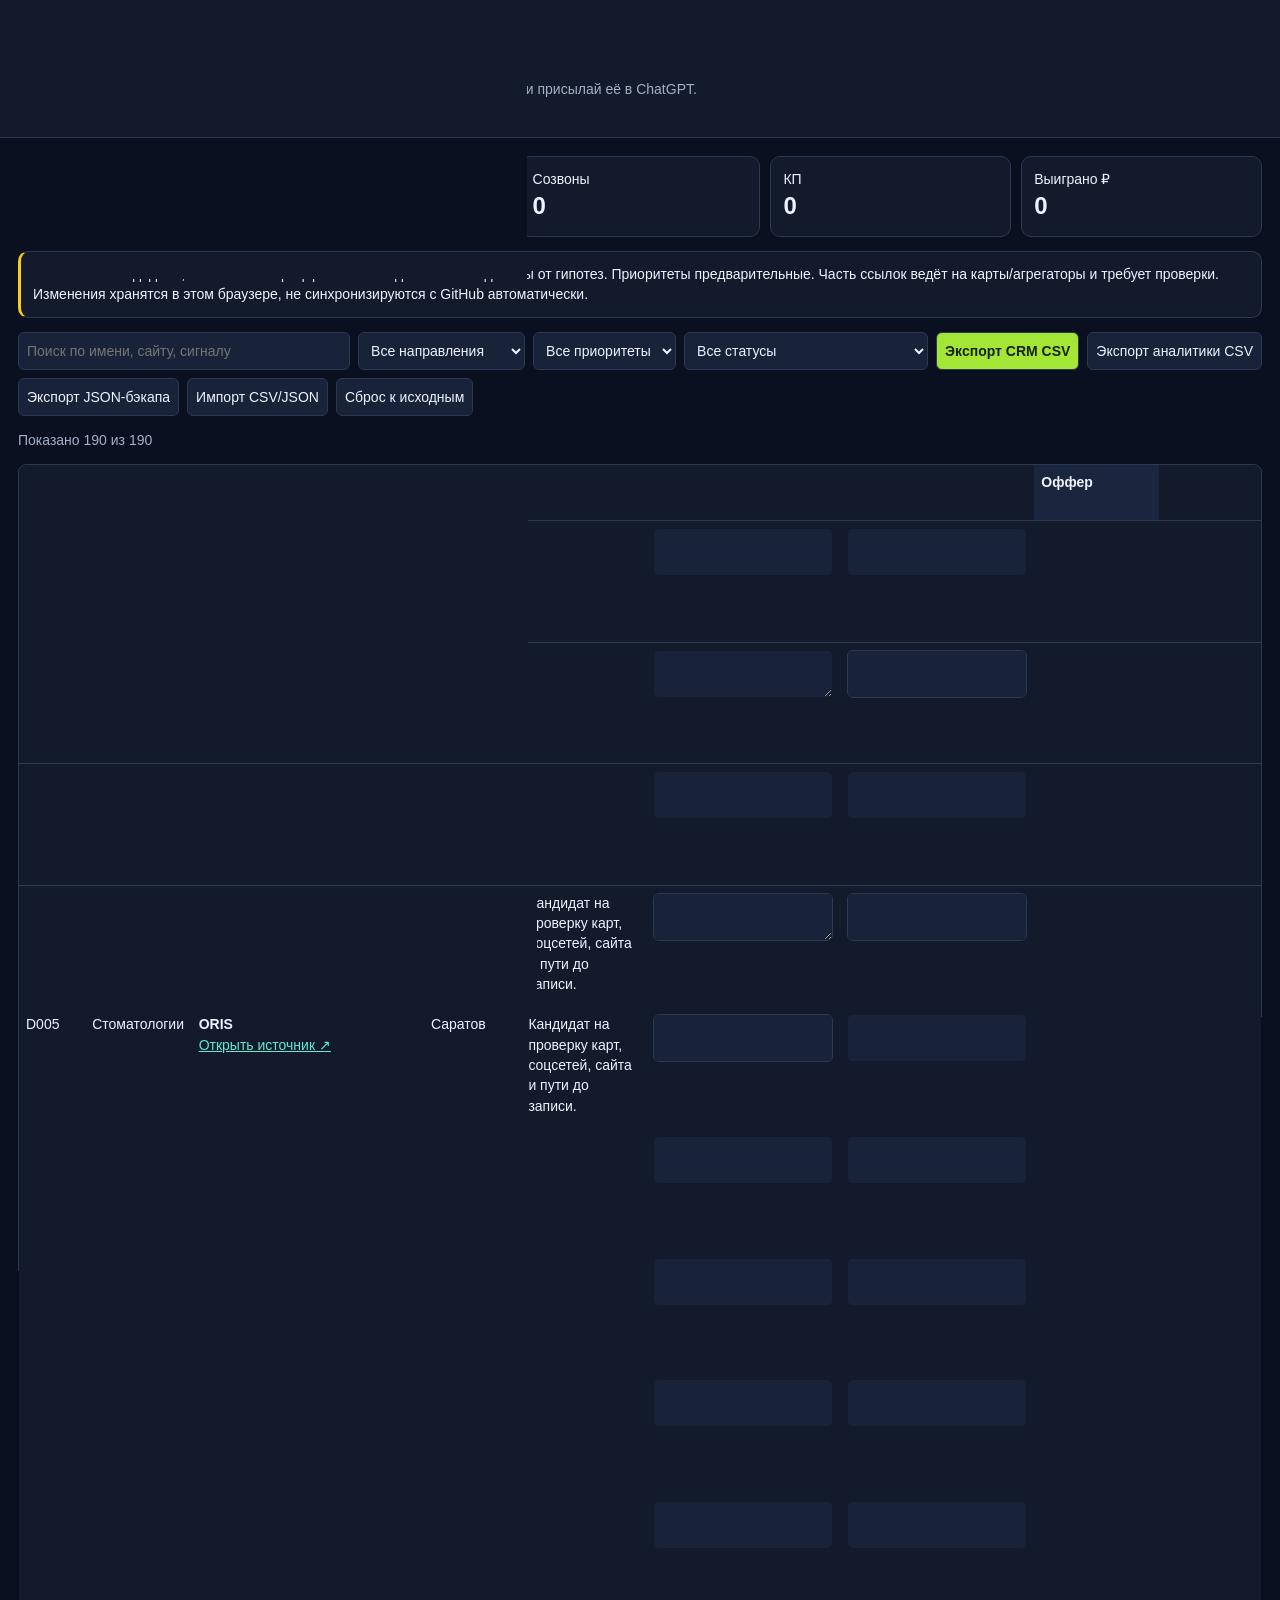
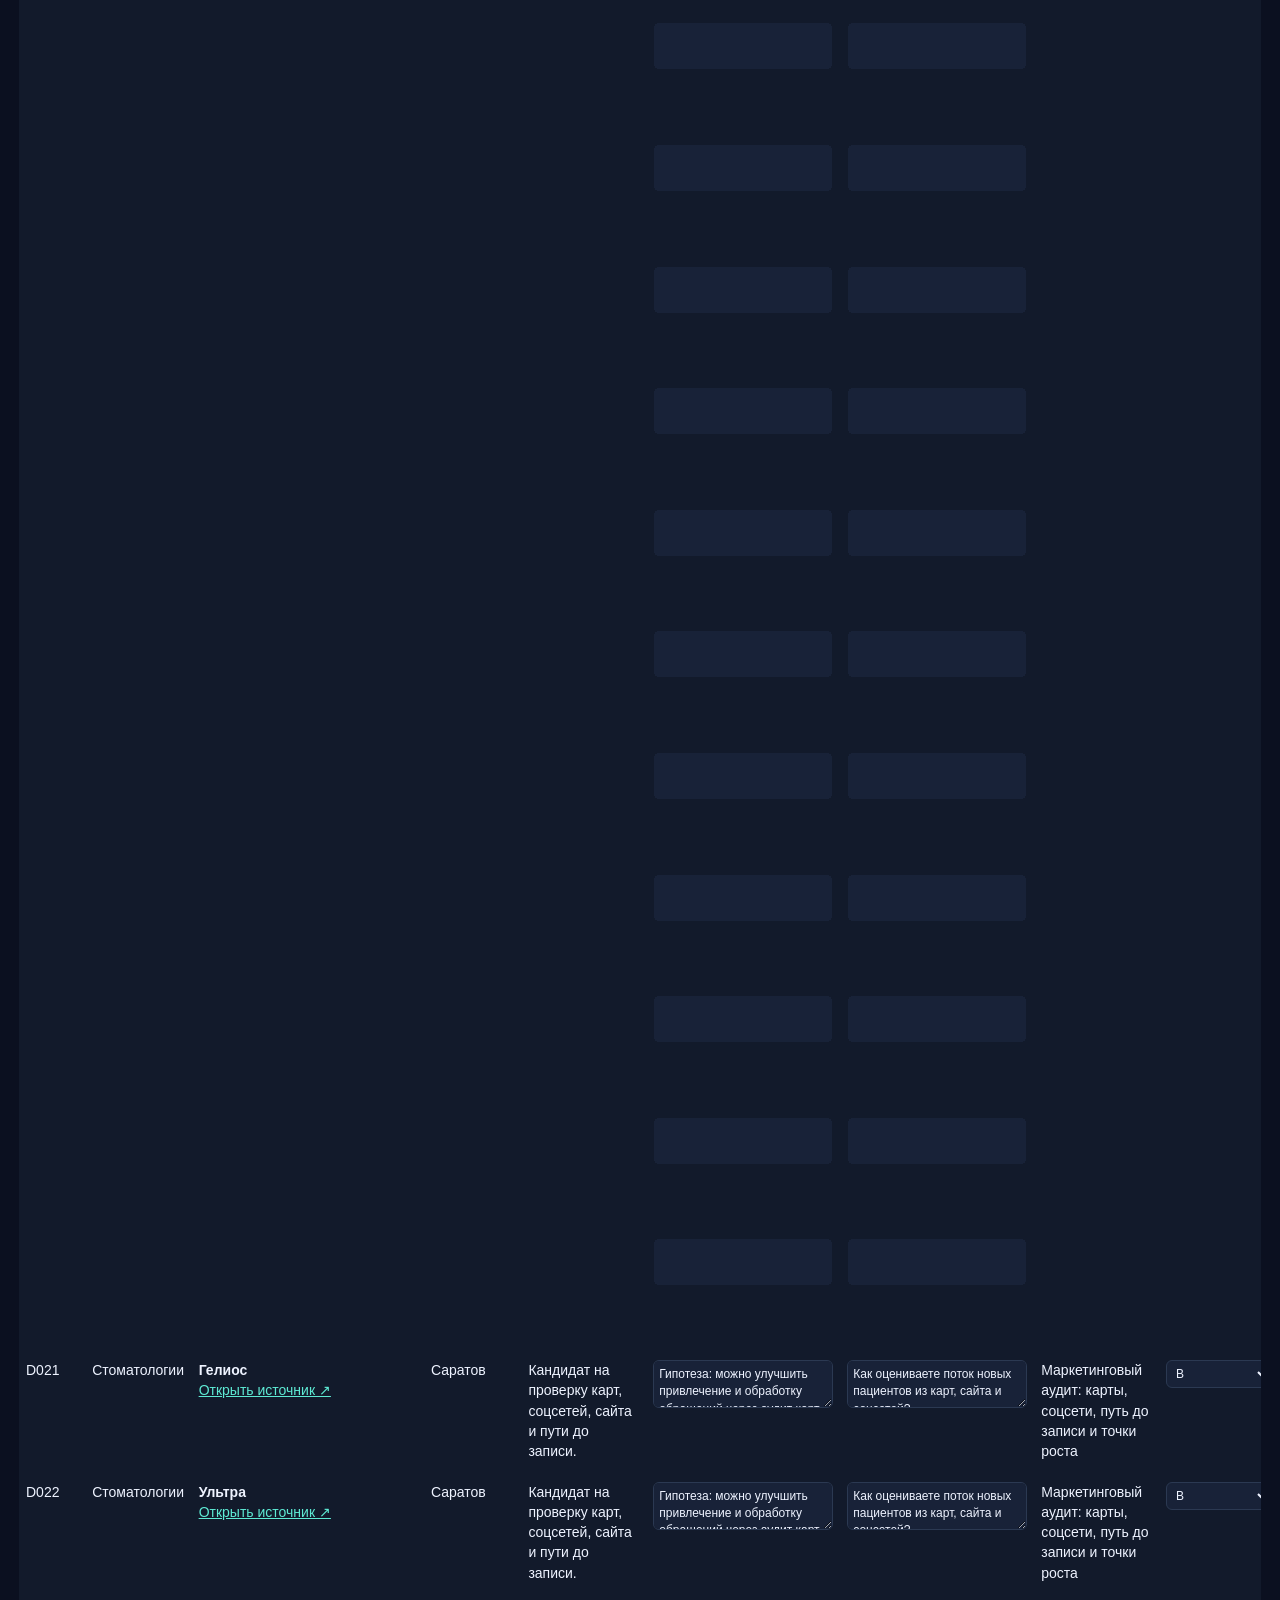
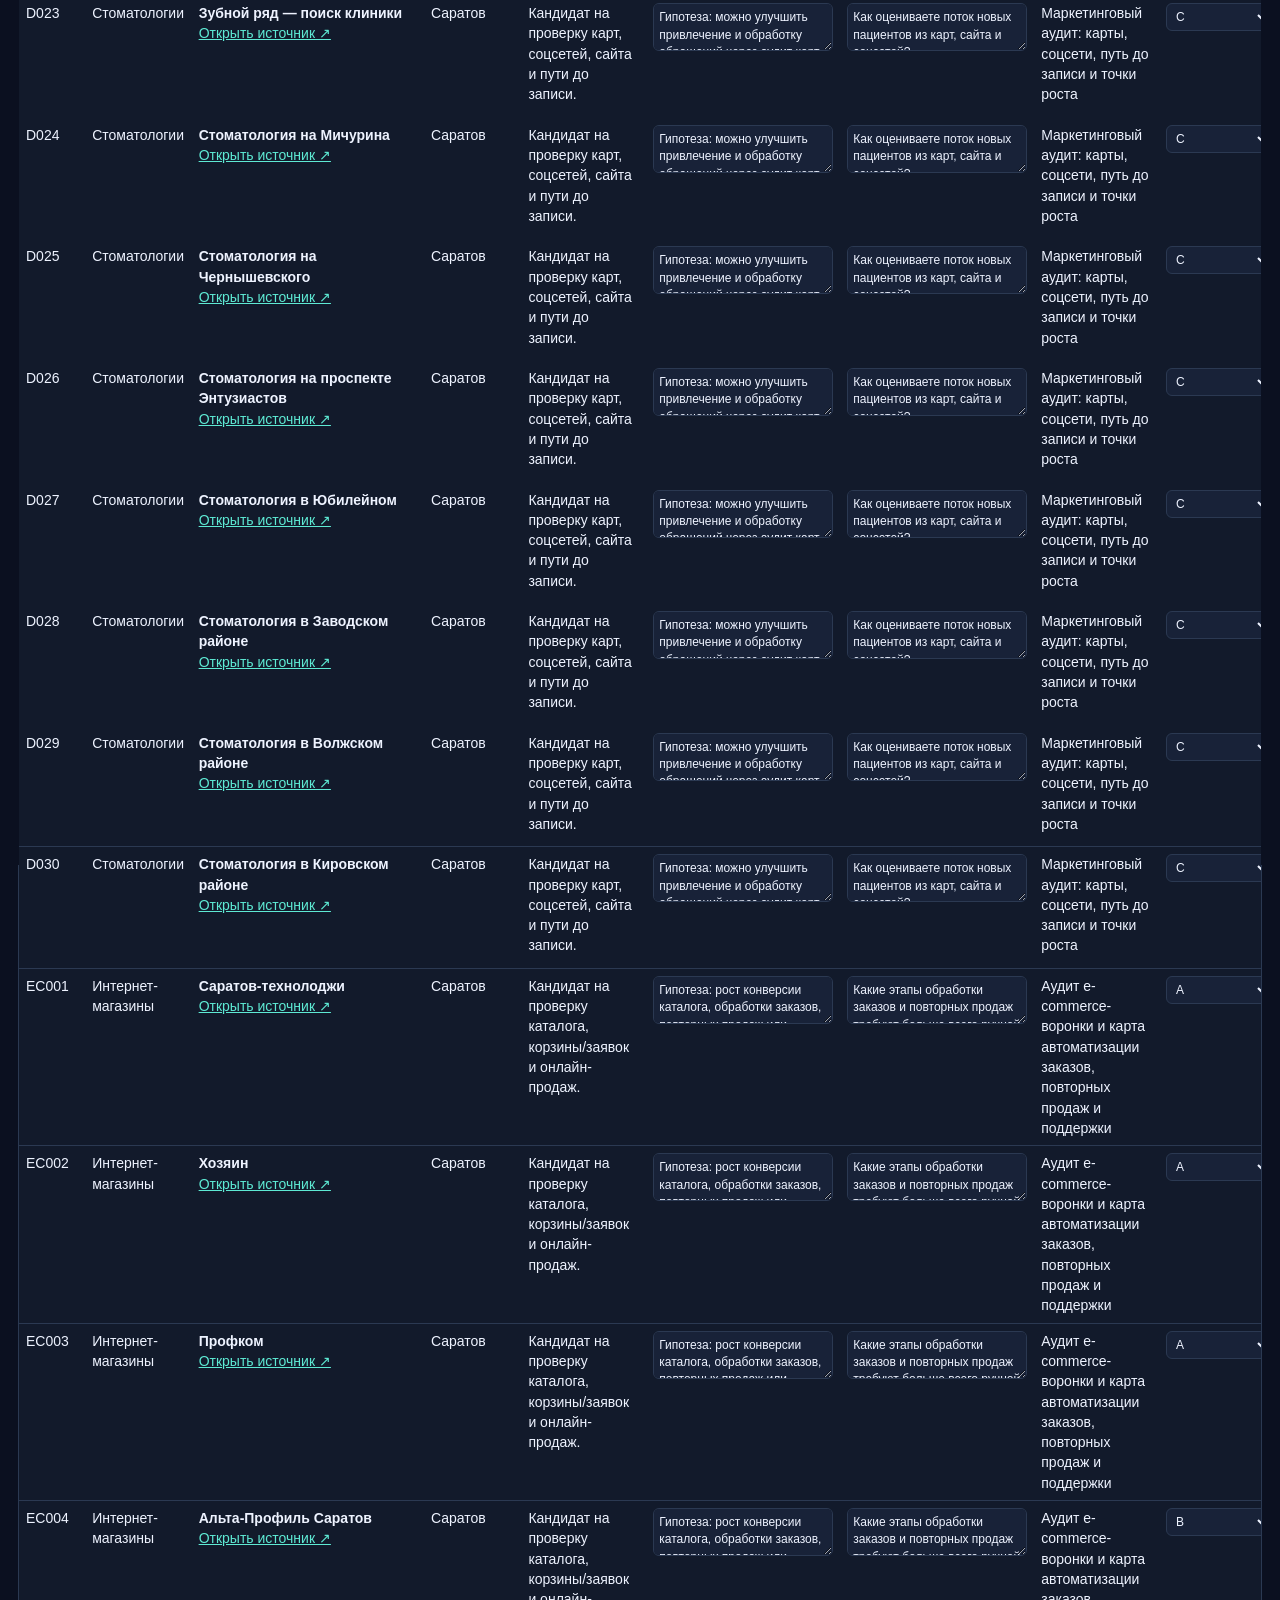
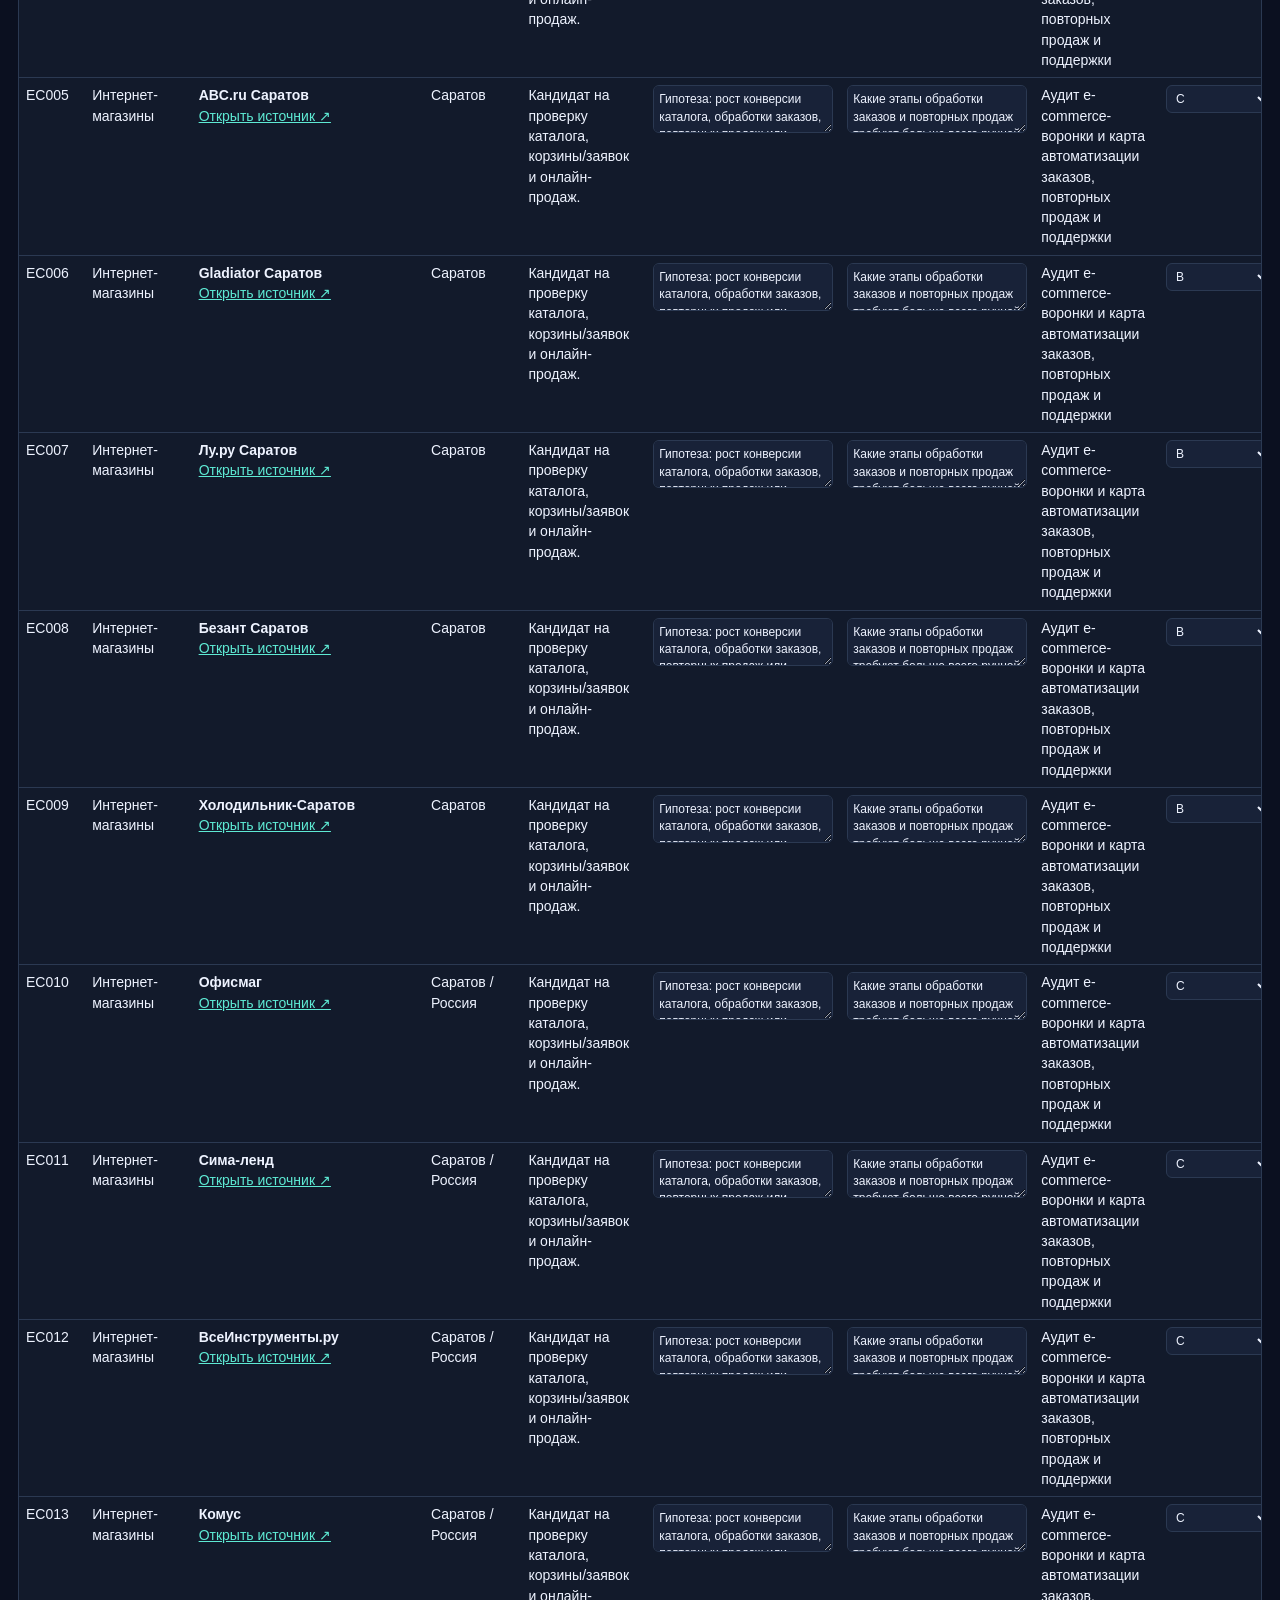
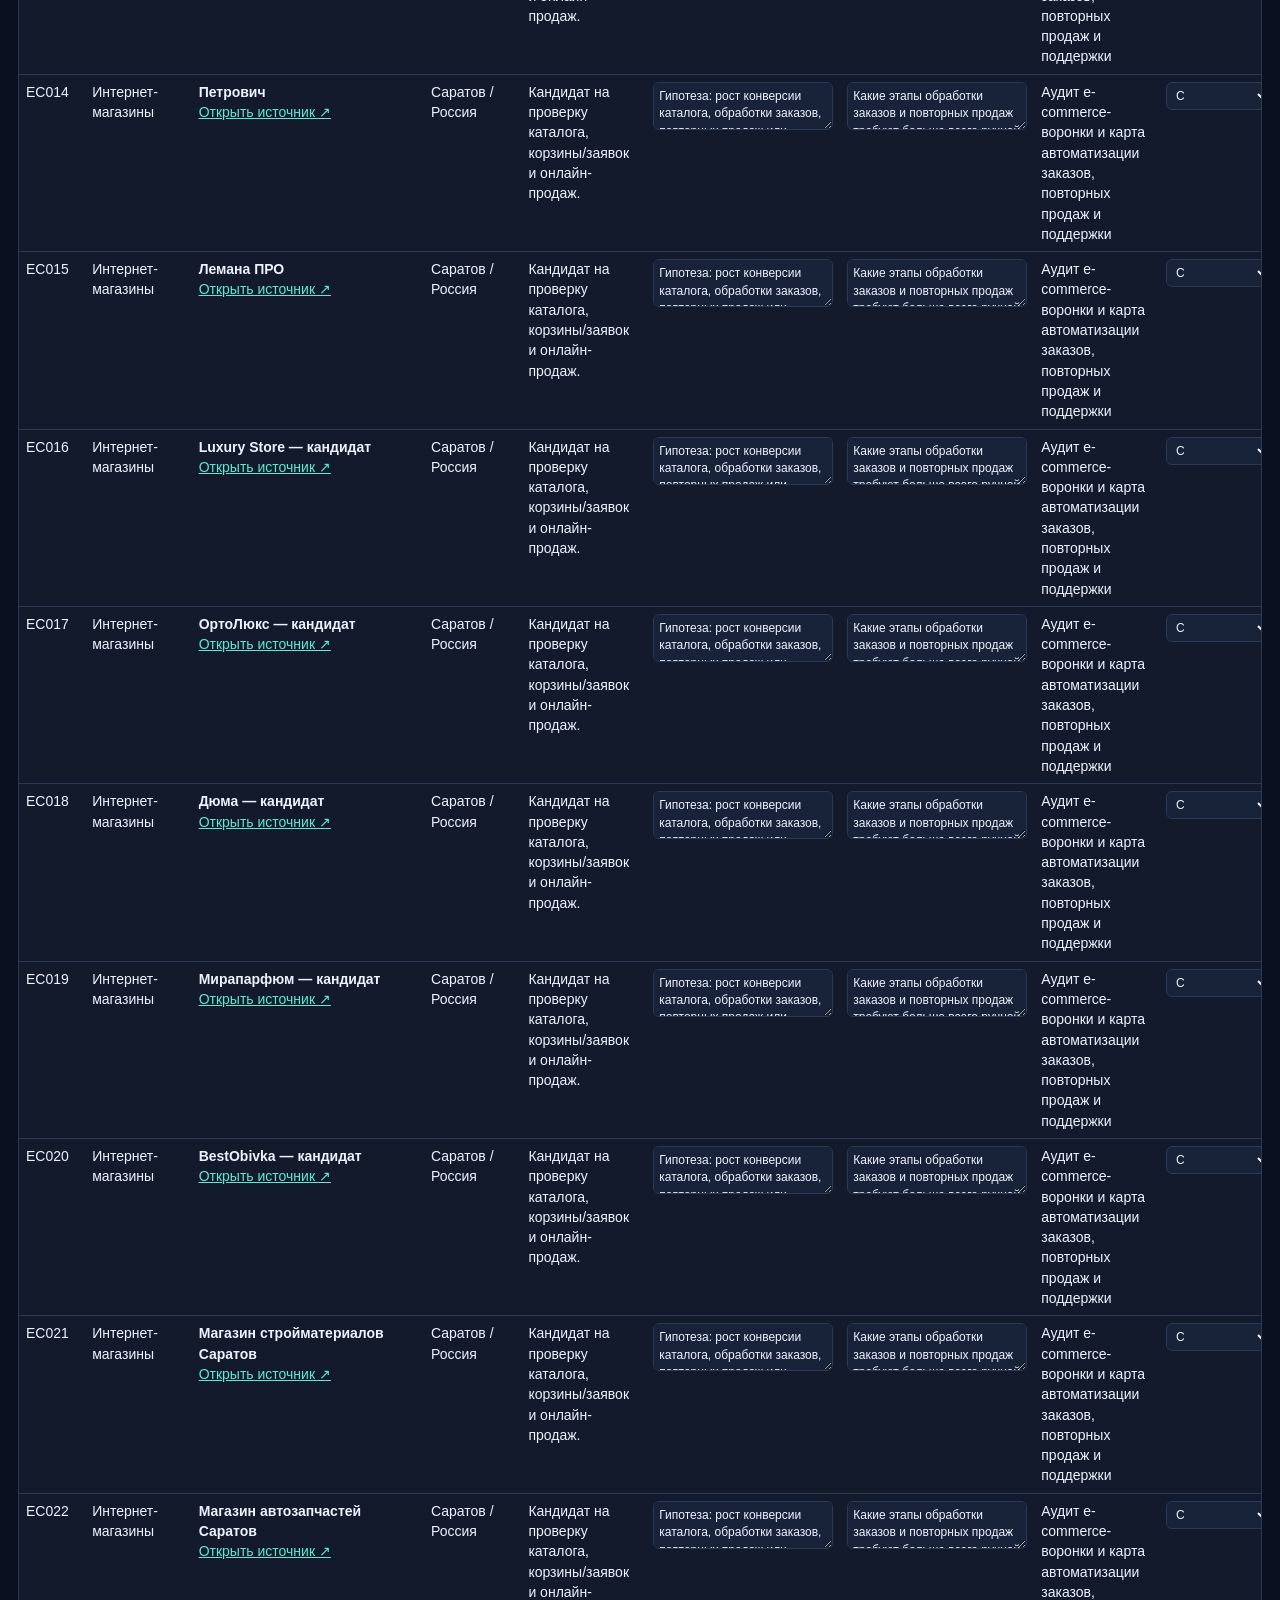
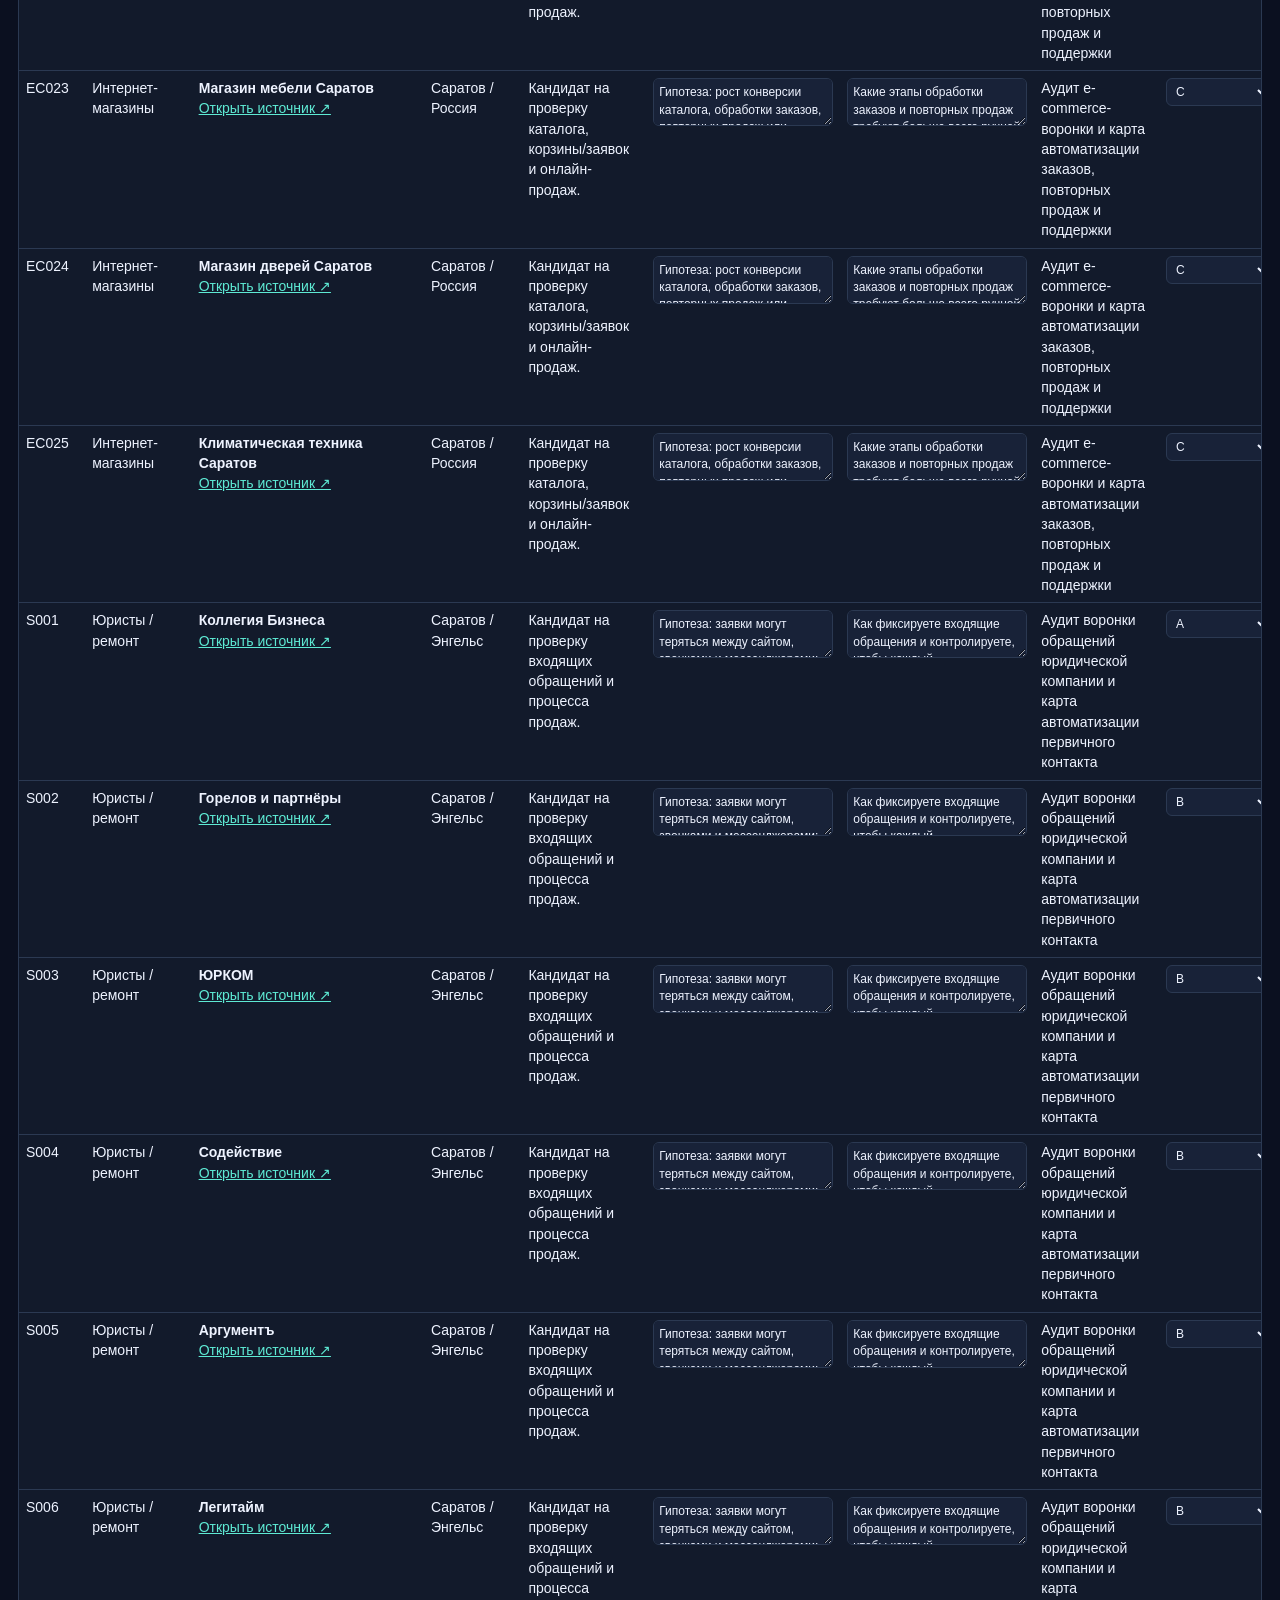
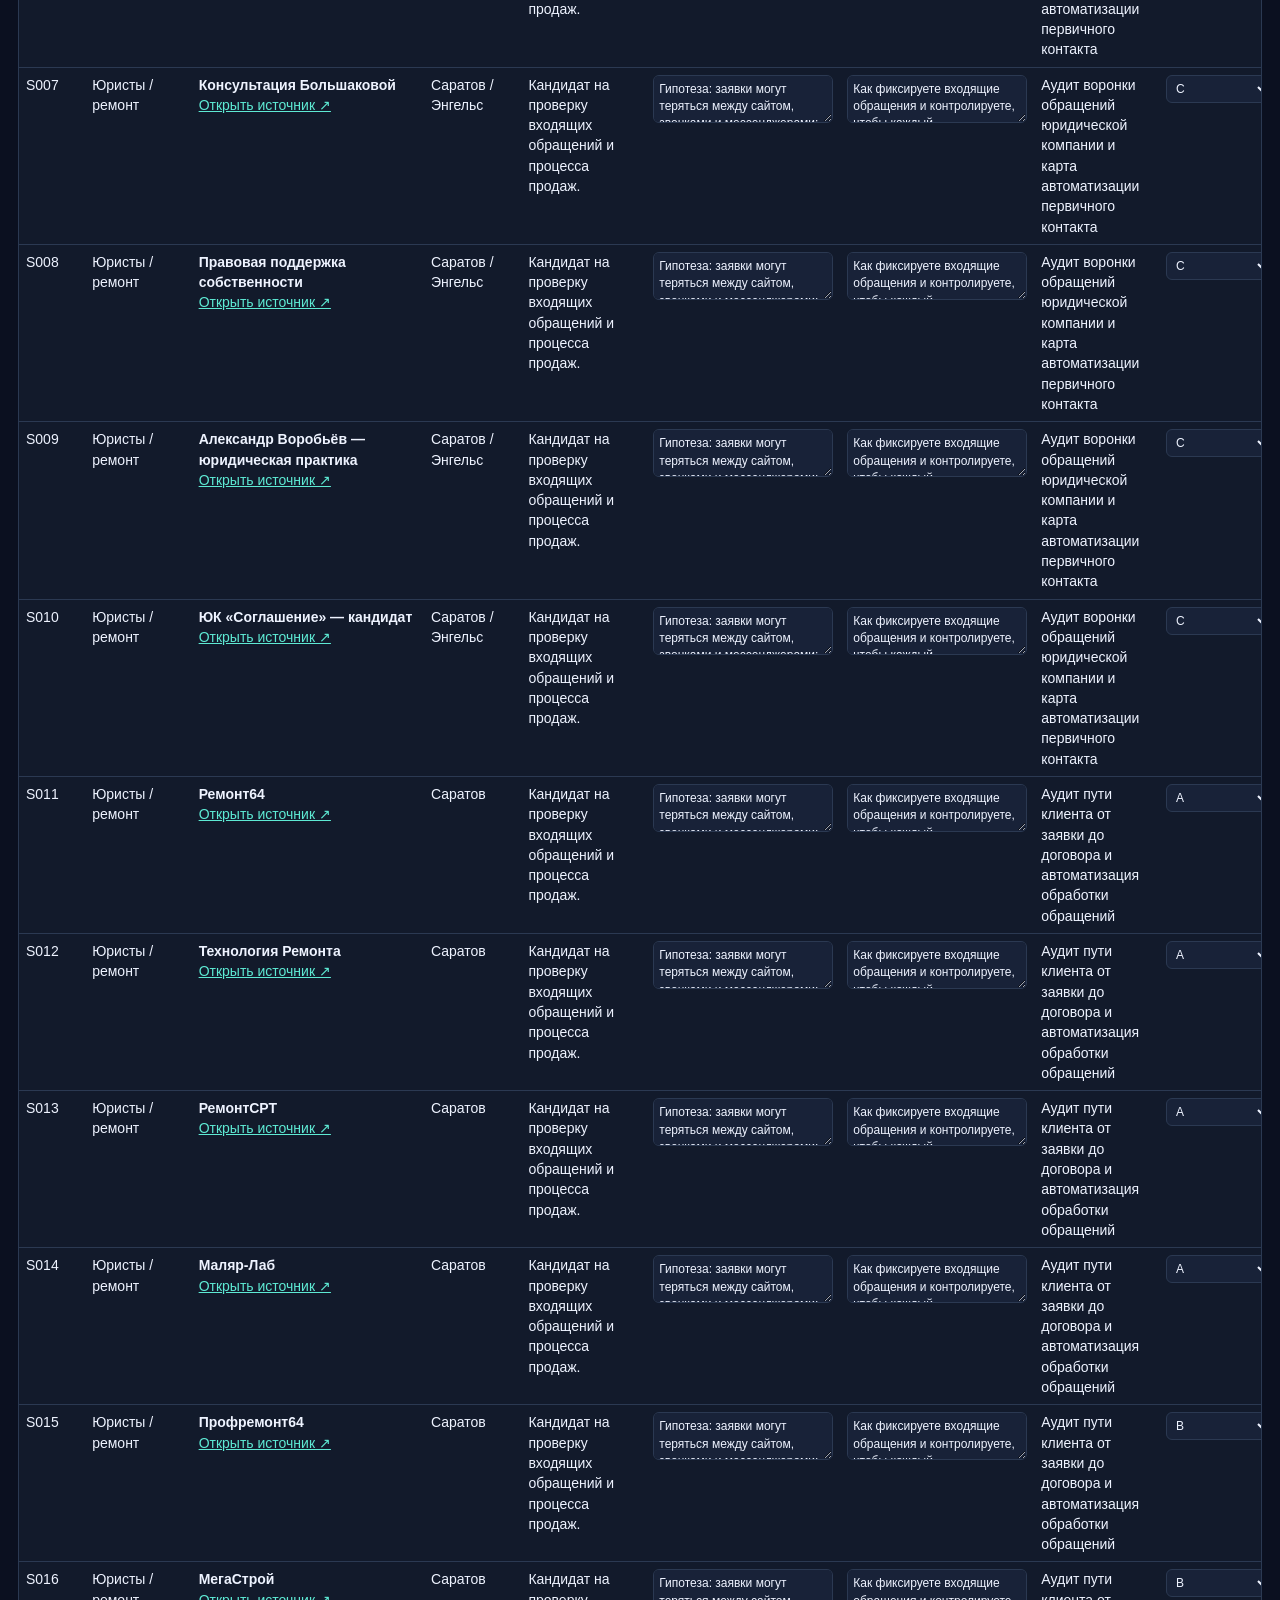
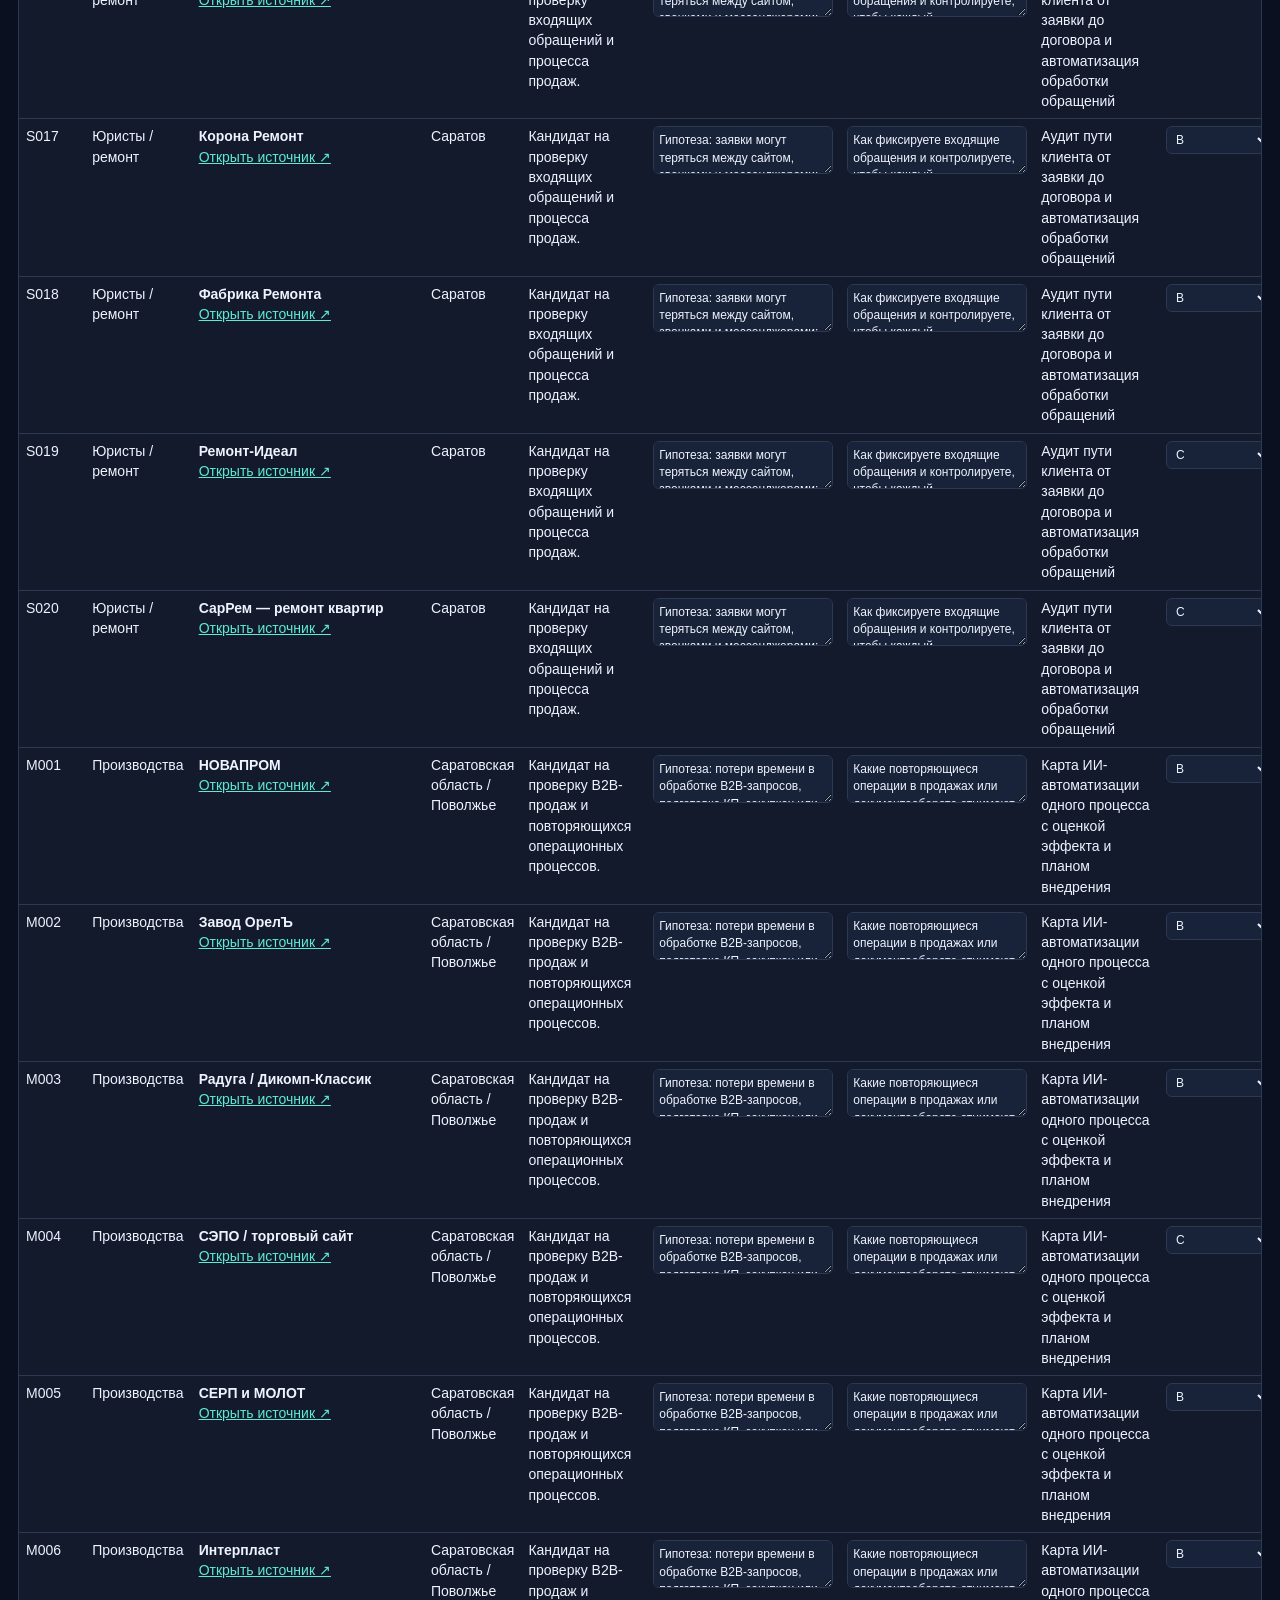
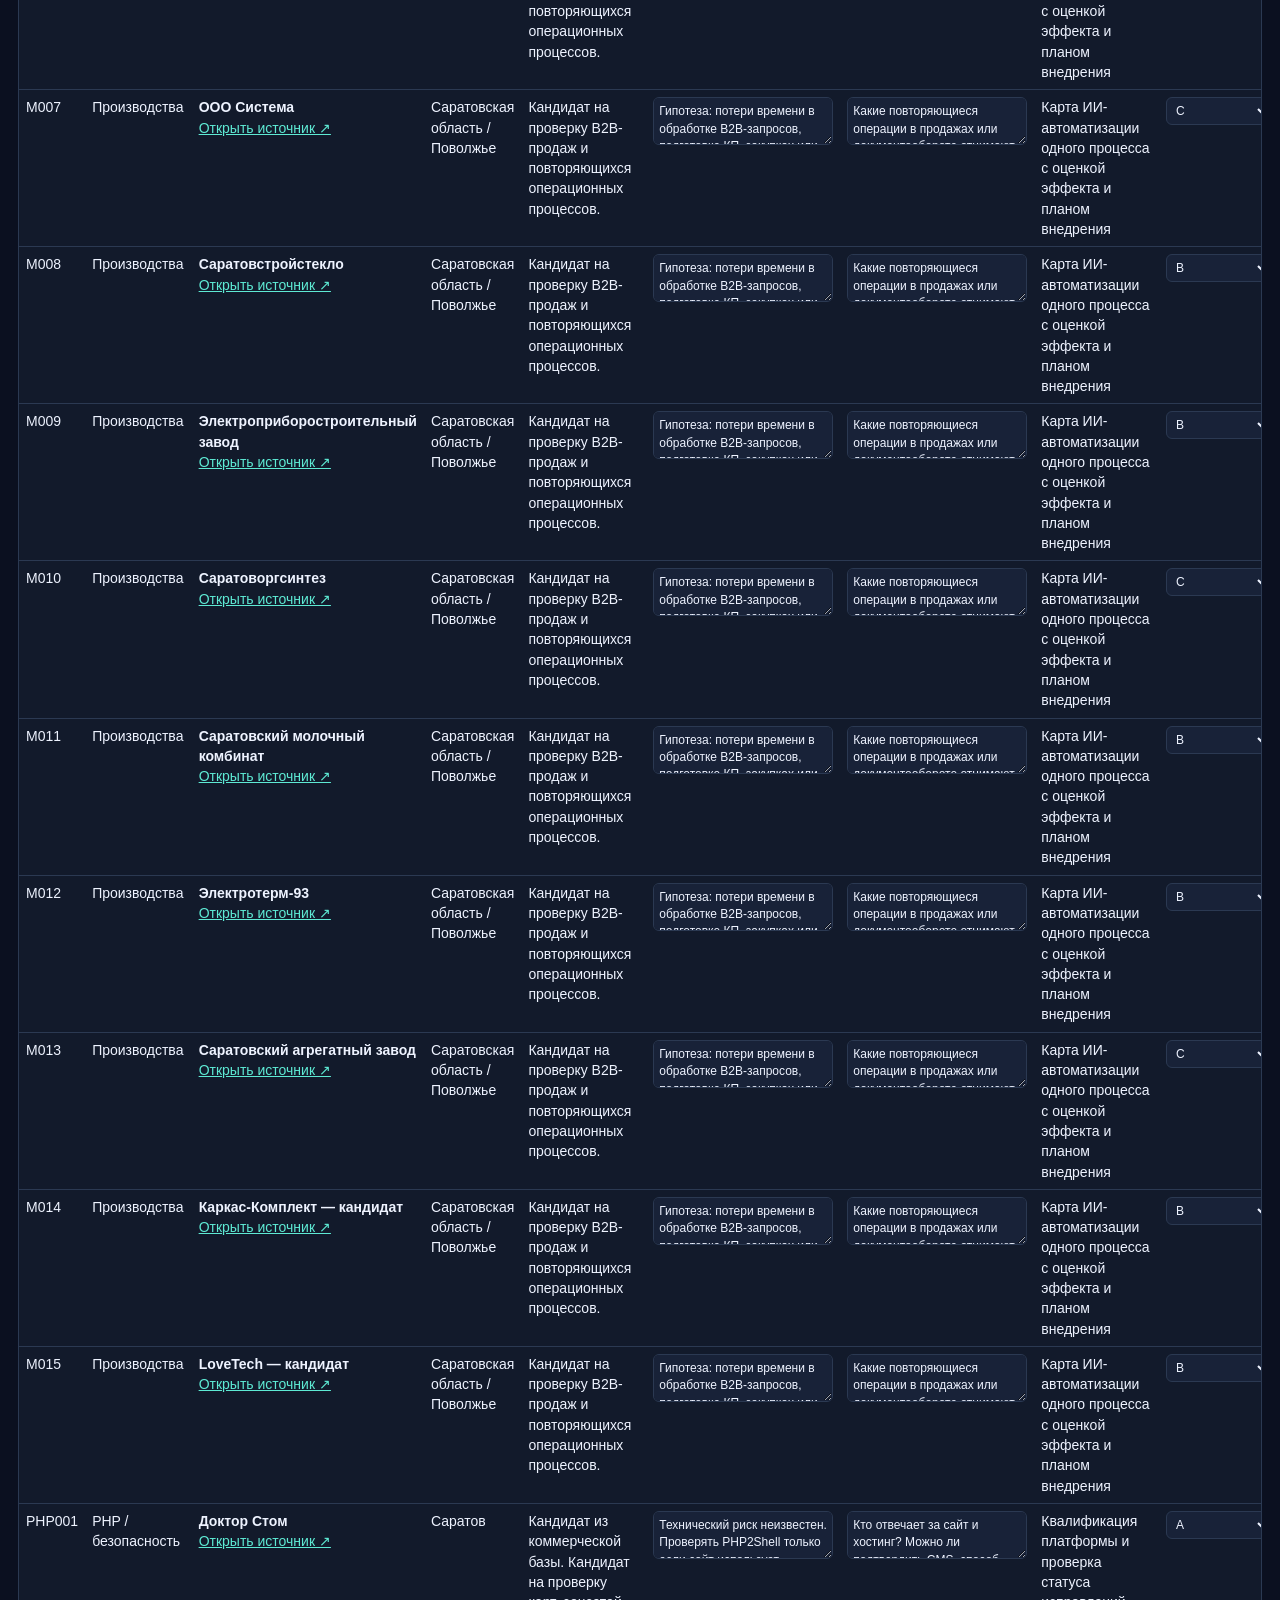
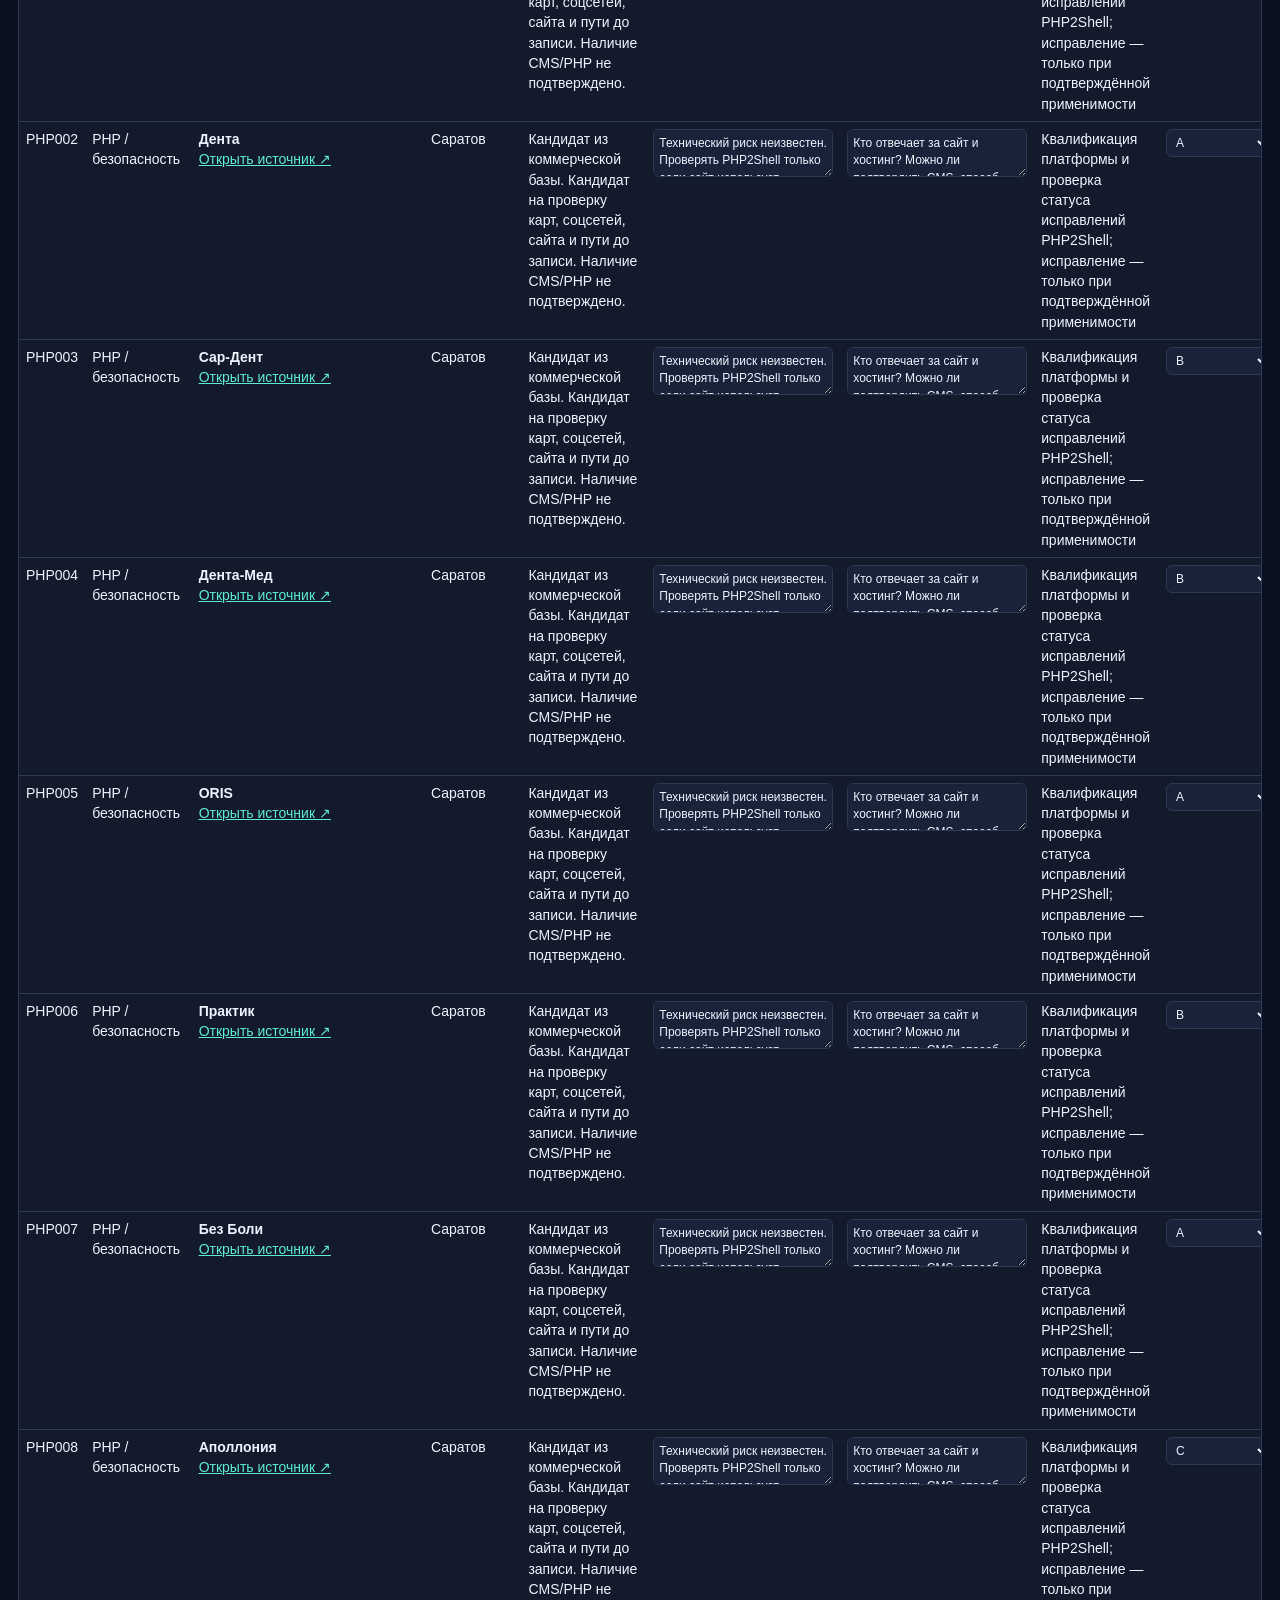
==== commit b1341c4d: "Update CRM filters, seed data and local refresh logic" ====
--- a/crm/index.html
+++ b/crm/index.html
@@ -1 +1 @@
-<!doctype html><html lang="ru"><meta charset="utf-8"><meta name="viewport" content="width=device-width,initial-scale=1"><title>Путь к 10 млн — CRM</title><style>:root{--bg:#0b1020;--p:#121a2b;--p2:#182238;--line:#2b3952;--t:#eef3ff;--m:#a2b0c8;--a:#a3e635}*{box-sizing:border-box}body{margin:0;background:var(--bg);color:var(--t);font:14px/1.45 Segoe UI,Arial}header{padding:24px;border-bottom:1px solid var(--line);background:#121a2b}h1{margin:0 0 6px}p,.small{color:var(--m)}main{padding:18px;max-width:1800px;margin:auto}.stats{display:grid;grid-template-columns:repeat(5,1fr);gap:10px}.stat,.note{background:var(--p);border:1px solid var(--line);border-radius:10px;padding:12px}.stat strong{display:block;font-size:24px}.toolbar{display:flex;flex-wrap:wrap;gap:8px;margin:14px 0}.toolbar input{flex:1;min-width:200px}input,select,textarea,button{font:inherit;color:var(--t);background:var(--p2);border:1px solid var(--line);border-radius:6px;padding:8px}button{cursor:pointer}button.primary{background:var(--a);color:#17210a;font-weight:bold}.note{margin:14px 0;border-left:3px solid #facc15}.tablewrap{overflow:auto;border:1px solid var(--line);border-radius:8px}table{border-collapse:collapse;width:100%;min-width:1550px;background:var(--p)}td,th{padding:7px;border-bottom:1px solid var(--line);text-align:left;vertical-align:top}th{position:sticky;top:0;background:#1a263d;z-index:1}td input,td select,td textarea{width:100%;min-width:105px;padding:5px;font-size:12px}td textarea{min-width:180px;min-height:48px}a{color:#5eead4;overflow-wrap:anywhere}.tag{font-size:11px;color:#fde68a} @media(max-width:800px){.stats{grid-template-columns:repeat(2,1fr)}} </style><header><h1>Путь к 10 миллионам · CRM</h1><p>Кандидаты · четыре направления · редактируй поля, экспортируй аналитику и присылай её в ChatGPT.</p></header><main><div class="stats" id="stats"></div><div class="note"><b>Важно:</b> это кандидаты, а не 90 квалифицированных лидов. Факты отделены от гипотез. Приоритеты предварительные. Часть ссылок ведёт на карты/агрегаторы и требует проверки. Изменения хранятся в этом браузере, не синхронизируются с GitHub автоматически.</div><div class="toolbar"><input id="q" placeholder="Поиск по имени, сайту, сигналу"><select id="d"><option value="">Все направления</option><option value="dentistry">Стоматологии</option><option value="ai">ИИ-автоматизация</option><option value="experts">Эксперты</option><option value="php">PHP / безопасность</option></select><select id="p"><option value="">Все приоритеты</option><option>A</option><option>B</option><option>C</option></select><select id="s"><option value="">Все статусы</option><option>Найден</option><option>Первично проверен</option><option>Квалифицирован</option><option>Готов к контакту</option><option>Первое сообщение отправлено</option><option>Ответ получен</option><option>Диалог</option><option>Созвон назначен</option><option>Созвон проведён</option><option>КП отправлено</option><option>Переговоры</option><option>Выигран</option><option>Отказ</option><option>Follow-up позже</option></select><button class="primary" id="ex">Экспорт CRM CSV</button><button id="an">Экспорт аналитики CSV</button><button id="jb">Экспорт JSON-бэкапа</button><button id="ib">Импорт CSV/JSON</button><input id="file" type="file" accept=".csv,.json" hidden><button id="reset">Сброс к исходным</button></div><p id="count" class="small"></p><div class="tablewrap"><table><thead><tr><th>ID</th><th>Направление</th><th>Кандидат / сайт</th><th>География</th><th>Наблюдаемый факт</th><th>Гипотеза</th><th>Вопрос</th><th>Оффер</th><th>Приоритет</th><th>Скоринг /10</th><th>Статус</th><th>Контакт / ЛПР</th><th>Последнее действие</th><th>Следующее действие</th><th>Дата действия</th><th>Первое касание</th><th>Ответ</th><th>Созвоны</th><th>КП</th><th>Сумма ₽</th><th>Вероятность %</th><th>Причина отказа / заметки</th></tr></thead><tbody id="rows"></tbody></table></div><p>В конце дня жми «Экспорт аналитики CSV» и прикрепляй файл в ChatGPT. Не заноси чувствительные персональные данные.</p></main><script>const SEED=[{"id":"D001","direction":"dentistry","name":"Доктор Стом","geography":"Саратов","website":"https://www.stomsaratov.ru/","source_url":"https://www.stomsaratov.ru/","segment":"Комплексная стоматология; имплантация и протезирование","observed_fact":"Комплексная стоматология; имплантация и протезирование","pain_hypothesis":"Гипотеза: может быть полезно измерять путь от источника обращения до записи. Проблема не подтверждена.","question":"Как вы связываете источник обращения с состоявшейся записью и выручкой по направлениям?","offer":"Аудит потерь обращений и план роста — 45 000 ₽","next_stage":"Внедрение 180–290 тыс. ₽","public_contact":"Не проверен — открыть первоисточник","decision_maker":"Собственник / управляющий / маркетолог","priority":"A","score":0,"status":"Найден","consent_status":"Не проверено","last_checked":"2026-10-23","next_action":"Проверить первоисточник, актуальность и деловой канал","next_action_date":"2026-10-24","first_touch_date":"","last_activity":"","next_followup_date":"","reply_status":"Не отправлено","calls_booked":0,"proposals_sent":0,"deal_amount":0,"close_probability":0,"refusal_reason":"","notes":"Кандидат для исследования, не квалифицированный лид. Не отправлять рекламу без проверки допустимости канала/согласия."},{"id":"D002","direction":"dentistry","name":"Дента","geography":"Саратов","website":"https://www.denta-sar.ru/","source_url":"https://www.denta-sar.ru/","segment":"Широкий перечень услуг, запись и отзывы","observed_fact":"Широкий перечень услуг, запись и отзывы","pain_hypothesis":"Гипотеза: может быть полезно измерять путь от источника обращения до записи. Проблема не подтверждена.","question":"Как вы связываете источник обращения с состоявшейся записью и выручкой по направлениям?","offer":"Аудит потерь обращений и план роста — 45 000 ₽","next_stage":"Внедрение 180–290 тыс. ₽","public_contact":"Не проверен — открыть первоисточник","decision_maker":"Собственник / управляющий / маркетолог","priority":"A","score":0,"status":"Найден","consent_status":"Не проверено","last_checked":"2026-10-23","next_action":"Проверить первоисточник, актуальность и деловой канал","next_action_date":"2026-10-24","first_touch_date":"","last_activity":"","next_followup_date":"","reply_status":"Не отправлено","calls_booked":0,"proposals_sent":0,"deal_amount":0,"close_probability":0,"refusal_reason":"","notes":"Кандидат для исследования, не квалифицированный лид. Не отправлять рекламу без проверки допустимости канала/согласия."},{"id":"D003","direction":"dentistry","name":"Сар-Дент","geography":"Саратов","website":"https://www.sar-dent.ru/","source_url":"https://www.sar-dent.ru/","segment":"Несколько направлений и прайсы","observed_fact":"Несколько направлений и прайсы","pain_hypothesis":"Гипотеза: может быть полезно измерять путь от источника обращения до записи. Проблема не подтверждена.","question":"Как вы связываете источник обращения с состоявшейся записью и выручкой по направлениям?","offer":"Аудит потерь обращений и план роста — 45 000 ₽","next_stage":"Внедрение 180–290 тыс. ₽","public_contact":"Не проверен — открыть первоисточник","decision_maker":"Собственник / управляющий / маркетолог","priority":"A","score":0,"status":"Найден","consent_status":"Не проверено","last_checked":"2026-10-23","next_action":"Проверить первоисточник, актуальность и деловой канал","next_action_date":"2026-10-24","first_touch_date":"","last_activity":"","next_followup_date":"","reply_status":"Не отправлено","calls_booked":0,"proposals_sent":0,"deal_amount":0,"close_probability":0,"refusal_reason":"","notes":"Кандидат для исследования, не квалифицированный лид. Не отправлять рекламу без проверки допустимости канала/согласия."},{"id":"D004","direction":"dentistry","name":"Дента-Мед","geography":"Саратов","website":"https://dentamed-sar.ru/","source_url":"https://dentamed-sar.ru/","segment":"Несколько направлений и форма заявки","observed_fact":"Несколько направлений и форма заявки","pain_hypothesis":"Гипотеза: может быть полезно измерять путь от источника обращения до записи. Проблема не подтверждена.","question":"Как вы связываете источник обращения с состоявшейся записью и выручкой по направлениям?","offer":"Аудит потерь обращений и план роста — 45 000 ₽","next_stage":"Внедрение 180–290 тыс. ₽","public_contact":"Не проверен — открыть первоисточник","decision_maker":"Собственник / управляющий / маркетолог","priority":"A","score":0,"status":"Найден","consent_status":"Не проверено","last_checked":"2026-10-23","next_action":"Проверить первоисточник, актуальность и деловой канал","next_action_date":"2026-10-24","first_touch_date":"","last_activity":"","next_followup_date":"","reply_status":"Не отправлено","calls_booked":0,"proposals_sent":0,"deal_amount":0,"close_probability":0,"refusal_reason":"","notes":"Кандидат для исследования, не квалифицированный лид. Не отправлять рекламу без проверки допустимости канала/согласия."},{"id":"D005","direction":"dentistry","name":"ORIS","geography":"Саратов","website":"https://www.oris-dental.ru/","source_url":"https://www.oris-dental.ru/","segment":"Онлайн-запись, имплантация, собственная лаборатория","observed_fact":"Онлайн-запись, имплантация, собственная лаборатория","pain_hypothesis":"Гипотеза: может быть полезно измерять путь от источника обращения до записи. Проблема не подтверждена.","question":"Как вы связываете источник обращения с состоявшейся записью и выручкой по направлениям?","offer":"Аудит потерь обращений и план роста — 45 000 ₽","next_stage":"Внедрение 180–290 тыс. ₽","public_contact":"Не проверен — открыть первоисточник","decision_maker":"Собственник / управляющий / маркетолог","priority":"A","score":0,"status":"Найден","consent_status":"Не проверено","last_checked":"2026-10-23","next_action":"Проверить первоисточник, актуальность и деловой канал","next_action_date":"2026-10-24","first_touch_date":"","last_activity":"","next_followup_date":"","reply_status":"Не отправлено","calls_booked":0,"proposals_sent":0,"deal_amount":0,"close_probability":0,"refusal_reason":"","notes":"Кандидат для исследования, не квалифицированный лид. Не отправлять рекламу без проверки допустимости канала/согласия."},{"id":"D006","direction":"dentistry","name":"Практик","geography":"Саратов","website":"https://praktic.net/","source_url":"https://praktic.net/","segment":"Несколько отделений и широкий перечень услуг","observed_fact":"Несколько отделений и широкий перечень услуг","pain_hypothesis":"Гипотеза: может быть полезно измерять путь от источника обращения до записи. Проблема не подтверждена.","question":"Как вы связываете источник обращения с состоявшейся записью и выручкой по направлениям?","offer":"Аудит потерь обращений и план роста — 45 000 ₽","next_stage":"Внедрение 180–290 тыс. ₽","public_contact":"Не проверен — открыть первоисточник","decision_maker":"Собственник / управляющий / маркетолог","priority":"A","score":0,"status":"Найден","consent_status":"Не проверено","last_checked":"2026-10-23","next_action":"Проверить первоисточник, актуальность и деловой канал","next_action_date":"2026-10-24","first_touch_date":"","last_activity":"","next_followup_date":"","reply_status":"Не отправлено","calls_booked":0,"proposals_sent":0,"deal_amount":0,"close_probability":0,"refusal_reason":"","notes":"Кандидат для исследования, не квалифицированный лид. Не отправлять рекламу без проверки допустимости канала/согласия."},{"id":"D007","direction":"dentistry","name":"Евро-Дент","geography":"Саратов","website":"https://yandex.ru/maps/?text=Евро-Дент%20Саратов","source_url":"https://yandex.ru/maps/?text=Евро-Дент%20Саратов","segment":"Локальная карточка; официальный сайт проверить","observed_fact":"Локальная карточка; официальный сайт проверить","pain_hypothesis":"Гипотеза: может быть полезно измерять путь от источника обращения до записи. Проблема не подтверждена.","question":"Как вы связываете источник обращения с состоявшейся записью и выручкой по направлениям?","offer":"Аудит потерь обращений и план роста — 45 000 ₽","next_stage":"Внедрение 180–290 тыс. ₽","public_contact":"Не проверен — открыть первоисточник","decision_maker":"Собственник / управляющий / маркетолог","priority":"C","score":0,"status":"Найден","consent_status":"Не проверено","last_checked":"2026-10-23","next_action":"Проверить первоисточник, актуальность и деловой канал","next_action_date":"2026-10-24","first_touch_date":"","last_activity":"","next_followup_date":"","reply_status":"Не отправлено","calls_booked":0,"proposals_sent":0,"deal_amount":0,"close_probability":0,"refusal_reason":"","notes":"Кандидат для исследования, не квалифицированный лид. Не отправлять рекламу без проверки допустимости канала/согласия."},{"id":"D008","direction":"dentistry","name":"Без Боли","geography":"Саратов","website":"https://yandex.ru/maps/?text=Стоматология%20Без%20Боли%20Саратов","source_url":"https://yandex.ru/maps/?text=Стоматология%20Без%20Боли%20Саратов","segment":"Семейная стоматология; карточку и сайт проверить","observed_fact":"Семейная стоматология; карточку и сайт проверить","pain_hypothesis":"Гипотеза: может быть полезно измерять путь от источника обращения до записи. Проблема не подтверждена.","question":"Как вы связываете источник обращения с состоявшейся записью и выручкой по направлениям?","offer":"Аудит потерь обращений и план роста — 45 000 ₽","next_stage":"Внедрение 180–290 тыс. ₽","public_contact":"Не проверен — открыть первоисточник","decision_maker":"Собственник / управляющий / маркетолог","priority":"C","score":0,"status":"Найден","consent_status":"Не проверено","last_checked":"2026-10-23","next_action":"Проверить первоисточник, актуальность и деловой канал","next_action_date":"2026-10-24","first_touch_date":"","last_activity":"","next_followup_date":"","reply_status":"Не отправлено","calls_booked":0,"proposals_sent":0,"deal_amount":0,"close_probability":0,"refusal_reason":"","notes":"Кандидат для исследования, не квалифицированный лид. Не отправлять рекламу без проверки допустимости канала/согласия."},{"id":"D009","direction":"dentistry","name":"Аполлония","geography":"Саратов","website":"https://yandex.ru/maps/?text=Аполлония%20стоматология%20Саратов","source_url":"https://yandex.ru/maps/?text=Аполлония%20стоматология%20Саратов","segment":"Локальный кандидат; актуальность проверить","observed_fact":"Локальный кандидат; актуальность проверить","pain_hypothesis":"Гипотеза: может быть полезно измерять путь от источника обращения до записи. Проблема не подтверждена.","question":"Как вы связываете источник обращения с состоявшейся записью и выручкой по направлениям?","offer":"Аудит потерь обращений и план роста — 45 000 ₽","next_stage":"Внедрение 180–290 тыс. ₽","public_contact":"Не проверен — открыть первоисточник","decision_maker":"Собственник / управляющий / маркетолог","priority":"C","score":0,"status":"Найден","consent_status":"Не проверено","last_checked":"2026-10-23","next_action":"Проверить первоисточник, актуальность и деловой канал","next_action_date":"2026-10-24","first_touch_date":"","last_activity":"","next_followup_date":"","reply_status":"Не отправлено","calls_booked":0,"proposals_sent":0,"deal_amount":0,"close_probability":0,"refusal_reason":"","notes":"Кандидат для исследования, не квалифицированный лид. Не отправлять рекламу без проверки допустимости канала/согласия."},{"id":"D010","direction":"dentistry","name":"Эстет","geography":"Саратов","website":"https://yandex.ru/maps/?text=Эстет%20стоматология%20Саратов","source_url":"https://yandex.ru/maps/?text=Эстет%20стоматология%20Саратов","segment":"Локальный кандидат; актуальность проверить","observed_fact":"Локальный кандидат; актуальность проверить","pain_hypothesis":"Гипотеза: может быть полезно измерять путь от источника обращения до записи. Проблема не подтверждена.","question":"Как вы связываете источник обращения с состоявшейся записью и выручкой по направлениям?","offer":"Аудит потерь обращений и план роста — 45 000 ₽","next_stage":"Внедрение 180–290 тыс. ₽","public_contact":"Не проверен — открыть первоисточник","decision_maker":"Собственник / управляющий / маркетолог","priority":"C","score":0,"status":"Найден","consent_status":"Не проверено","last_checked":"2026-10-23","next_action":"Проверить первоисточник, актуальность и деловой канал","next_action_date":"2026-10-24","first_touch_date":"","last_activity":"","next_followup_date":"","reply_status":"Не отправлено","calls_booked":0,"proposals_sent":0,"deal_amount":0,"close_probability":0,"refusal_reason":"","notes":"Кандидат для исследования, не квалифицированный лид. Не отправлять рекламу без проверки допустимости канала/согласия."},{"id":"D011","direction":"dentistry","name":"Альфа-Дент","geography":"Саратов","website":"https://yandex.ru/maps/?text=Альфа-Дент%20Саратов","source_url":"https://yandex.ru/maps/?text=Альфа-Дент%20Саратов","segment":"Название требует проверки","observed_fact":"Название требует проверки","pain_hypothesis":"Гипотеза: может быть полезно измерять путь от источника обращения до записи. Проблема не подтверждена.","question":"Как вы связываете источник обращения с состоявшейся записью и выручкой по направлениям?","offer":"Аудит потерь обращений и план роста — 45 000 ₽","next_stage":"Внедрение 180–290 тыс. ₽","public_contact":"Не проверен — открыть первоисточник","decision_maker":"Собственник / управляющий / маркетолог","priority":"C","score":0,"status":"Найден","consent_status":"Не проверено","last_checked":"2026-10-23","next_action":"Проверить первоисточник, актуальность и деловой канал","next_action_date":"2026-10-24","first_touch_date":"","last_activity":"","next_followup_date":"","reply_status":"Не отправлено","calls_booked":0,"proposals_sent":0,"deal_amount":0,"close_probability":0,"refusal_reason":"","notes":"Кандидат для исследования, не квалифицированный лид. Не отправлять рекламу без проверки допустимости канала/согласия."},{"id":"D012","direction":"dentistry","name":"Жемчуг","geography":"Саратов","website":"https://yandex.ru/maps/?text=Жемчуг%20стоматология%20Саратов","source_url":"https://yandex.ru/maps/?text=Жемчуг%20стоматология%20Саратов","segment":"Название требует проверки","observed_fact":"Название требует проверки","pain_hypothesis":"Гипотеза: может быть полезно измерять путь от источника обращения до записи. Проблема не подтверждена.","question":"Как вы связываете источник обращения с состоявшейся записью и выручкой по направлениям?","offer":"Аудит потерь обращений и план роста — 45 000 ₽","next_stage":"Внедрение 180–290 тыс. ₽","public_contact":"Не проверен — открыть первоисточник","decision_maker":"Собственник / управляющий / маркетолог","priority":"C","score":0,"status":"Найден","consent_status":"Не проверено","last_checked":"2026-10-23","next_action":"Проверить первоисточник, актуальность и деловой канал","next_action_date":"2026-10-24","first_touch_date":"","last_activity":"","next_followup_date":"","reply_status":"Не отправлено","calls_booked":0,"proposals_sent":0,"deal_amount":0,"close_probability":0,"refusal_reason":"","notes":"Кандидат для исследования, не квалифицированный лид. Не отправлять рекламу без проверки допустимости канала/согласия."},{"id":"D013","direction":"dentistry","name":"Самара Мед","geography":"Самара","website":"https://samaramed63.ru/o-nas/","source_url":"https://samaramed63.ru/o-nas/","segment":"Широкий набор услуг и публичный сайт","observed_fact":"Широкий набор услуг и публичный сайт","pain_hypothesis":"Гипотеза: может быть полезно измерять путь от источника обращения до записи. Проблема не подтверждена.","question":"Как вы связываете источник обращения с состоявшейся записью и выручкой по направлениям?","offer":"Аудит потерь обращений и план роста — 45 000 ₽","next_stage":"Внедрение 180–290 тыс. ₽","public_contact":"Не проверен — открыть первоисточник","decision_maker":"Собственник / управляющий / маркетолог","priority":"A","score":0,"status":"Найден","consent_status":"Не проверено","last_checked":"2026-10-23","next_action":"Проверить первоисточник, актуальность и деловой канал","next_action_date":"2026-10-24","first_touch_date":"","last_activity":"","next_followup_date":"","reply_status":"Не отправлено","calls_booked":0,"proposals_sent":0,"deal_amount":0,"close_probability":0,"refusal_reason":"","notes":"Кандидат для исследования, не квалифицированный лид. Не отправлять рекламу без проверки допустимости канала/согласия."},{"id":"D014","direction":"dentistry","name":"Ладья","geography":"Самара","website":"https://www.ladya.dental/","source_url":"https://www.ladya.dental/","segment":"Имплантация, лаборатория и КТ","observed_fact":"Имплантация, лаборатория и КТ","pain_hypothesis":"Гипотеза: может быть полезно измерять путь от источника обращения до записи. Проблема не подтверждена.","question":"Как вы связываете источник обращения с состоявшейся записью и выручкой по направлениям?","offer":"Аудит потерь обращений и план роста — 45 000 ₽","next_stage":"Внедрение 180–290 тыс. ₽","public_contact":"Не проверен — открыть первоисточник","decision_maker":"Собственник / управляющий / маркетолог","priority":"A","score":0,"status":"Найден","consent_status":"Не проверено","last_checked":"2026-10-23","next_action":"Проверить первоисточник, актуальность и деловой канал","next_action_date":"2026-10-24","first_touch_date":"","last_activity":"","next_followup_date":"","reply_status":"Не отправлено","calls_booked":0,"proposals_sent":0,"deal_amount":0,"close_probability":0,"refusal_reason":"","notes":"Кандидат для исследования, не квалифицированный лид. Не отправлять рекламу без проверки допустимости канала/согласия."},{"id":"D015","direction":"dentistry","name":"Самарский центр дентальной имплантации","geography":"Самара","website":"https://s-cdi.ru/","source_url":"https://s-cdi.ru/","segment":"Специализация на имплантации","observed_fact":"Специализация на имплантации","pain_hypothesis":"Гипотеза: может быть полезно измерять путь от источника обращения до записи. Проблема не подтверждена.","question":"Как вы связываете источник обращения с состоявшейся записью и выручкой по направлениям?","offer":"Аудит потерь обращений и план роста — 45 000 ₽","next_stage":"Внедрение 180–290 тыс. ₽","public_contact":"Не проверен — открыть первоисточник","decision_maker":"Собственник / управляющий / маркетолог","priority":"A","score":0,"status":"Найден","consent_status":"Не проверено","last_checked":"2026-10-23","next_action":"Проверить первоисточник, актуальность и деловой канал","next_action_date":"2026-10-24","first_touch_date":"","last_activity":"","next_followup_date":"","reply_status":"Не отправлено","calls_booked":0,"proposals_sent":0,"deal_amount":0,"close_probability":0,"refusal_reason":"","notes":"Кандидат для исследования, не квалифицированный лид. Не отправлять рекламу без проверки допустимости канала/согласия."},{"id":"D016","direction":"dentistry","name":"Практик","geography":"Самара","website":"https://yandex.ru/maps/?text=Практик%20стоматология%20Самара","source_url":"https://yandex.ru/maps/?text=Практик%20стоматология%20Самара","segment":"Одноимённость проверить","observed_fact":"Одноимённость проверить","pain_hypothesis":"Гипотеза: может быть полезно измерять путь от источника обращения до записи. Проблема не подтверждена.","question":"Как вы связываете источник обращения с состоявшейся записью и выручкой по направлениям?","offer":"Аудит потерь обращений и план роста — 45 000 ₽","next_stage":"Внедрение 180–290 тыс. ₽","public_contact":"Не проверен — открыть первоисточник","decision_maker":"Собственник / управляющий / маркетолог","priority":"C","score":0,"status":"Найден","consent_status":"Не проверено","last_checked":"2026-10-23","next_action":"Проверить первоисточник, актуальность и деловой канал","next_action_date":"2026-10-24","first_touch_date":"","last_activity":"","next_followup_date":"","reply_status":"Не отправлено","calls_booked":0,"proposals_sent":0,"deal_amount":0,"close_probability":0,"refusal_reason":"","notes":"Кандидат для исследования, не квалифицированный лид. Не отправлять рекламу без проверки допустимости канала/согласия."},{"id":"D017","direction":"dentistry","name":"Дент-Лайн","geography":"Самара","website":"https://yandex.ru/maps/?text=Дент-Лайн%20стоматология%20Самара","source_url":"https://yandex.ru/maps/?text=Дент-Лайн%20стоматология%20Самара","segment":"Точное название и сайт проверить","observed_fact":"Точное название и сайт проверить","pain_hypothesis":"Гипотеза: может быть полезно измерять путь от источника обращения до записи. Проблема не подтверждена.","question":"Как вы связываете источник обращения с состоявшейся записью и выручкой по направлениям?","offer":"Аудит потерь обращений и план роста — 45 000 ₽","next_stage":"Внедрение 180–290 тыс. ₽","public_contact":"Не проверен — открыть первоисточник","decision_maker":"Собственник / управляющий / маркетолог","priority":"C","score":0,"status":"Найден","consent_status":"Не проверено","last_checked":"2026-10-23","next_action":"Проверить первоисточник, актуальность и деловой канал","next_action_date":"2026-10-24","first_touch_date":"","last_activity":"","next_followup_date":"","reply_status":"Не отправлено","calls_booked":0,"proposals_sent":0,"deal_amount":0,"close_probability":0,"refusal_reason":"","notes":"Кандидат для исследования, не квалифицированный лид. Не отправлять рекламу без проверки допустимости канала/согласия."},{"id":"D018","direction":"dentistry","name":"Белый Кит","geography":"Самара","website":"https://yandex.ru/maps/?text=Белый%20Кит%20стоматология%20Самара","source_url":"https://yandex.ru/maps/?text=Белый%20Кит%20стоматология%20Самара","segment":"Точное название и сайт проверить","observed_fact":"Точное название и сайт проверить","pain_hypothesis":"Гипотеза: может быть полезно измерять путь от источника обращения до записи. Проблема не подтверждена.","question":"Как вы связываете источник обращения с состоявшейся записью и выручкой по направлениям?","offer":"Аудит потерь обращений и план роста — 45 000 ₽","next_stage":"Внедрение 180–290 тыс. ₽","public_contact":"Не проверен — открыть первоисточник","decision_maker":"Собственник / управляющий / маркетолог","priority":"C","score":0,"status":"Найден","consent_status":"Не проверено","last_checked":"2026-10-23","next_action":"Проверить первоисточник, актуальность и деловой канал","next_action_date":"2026-10-24","first_touch_date":"","last_activity":"","next_followup_date":"","reply_status":"Не отправлено","calls_booked":0,"proposals_sent":0,"deal_amount":0,"close_probability":0,"refusal_reason":"","notes":"Кандидат для исследования, не квалифицированный лид. Не отправлять рекламу без проверки допустимости канала/согласия."},{"id":"D019","direction":"dentistry","name":"Смайл","geography":"Самара","website":"https://yandex.ru/maps/?text=Смайл%20стоматология%20Самара","source_url":"https://yandex.ru/maps/?text=Смайл%20стоматология%20Самара","segment":"Название неоднозначно","observed_fact":"Название неоднозначно","pain_hypothesis":"Гипотеза: может быть полезно измерять путь от источника обращения до записи. Проблема не подтверждена.","question":"Как вы связываете источник обращения с состоявшейся записью и выручкой по направлениям?","offer":"Аудит потерь обращений и план роста — 45 000 ₽","next_stage":"Внедрение 180–290 тыс. ₽","public_contact":"Не проверен — открыть первоисточник","decision_maker":"Собственник / управляющий / маркетолог","priority":"C","score":0,"status":"Найден","consent_status":"Не проверено","last_checked":"2026-10-23","next_action":"Проверить первоисточник, актуальность и деловой канал","next_action_date":"2026-10-24","first_touch_date":"","last_activity":"","next_followup_date":"","reply_status":"Не отправлено","calls_booked":0,"proposals_sent":0,"deal_amount":0,"close_probability":0,"refusal_reason":"","notes":"Кандидат для исследования, не квалифицированный лид. Не отправлять рекламу без проверки допустимости канала/согласия."},{"id":"D020","direction":"dentistry","name":"Дентал-Сервис","geography":"Самара","website":"https://yandex.ru/maps/?text=Дентал-Сервис%20стоматология%20Самара","source_url":"https://yandex.ru/maps/?text=Дентал-Сервис%20стоматология%20Самара","segment":"Точное название и филиалы проверить","observed_fact":"Точное название и филиалы проверить","pain_hypothesis":"Гипотеза: может быть полезно измерять путь от источника обращения до записи. Проблема не подтверждена.","question":"Как вы связываете источник обращения с состоявшейся записью и выручкой по направлениям?","offer":"Аудит потерь обращений и план роста — 45 000 ₽","next_stage":"Внедрение 180–290 тыс. ₽","public_contact":"Не проверен — открыть первоисточник","decision_maker":"Собственник / управляющий / маркетолог","priority":"C","score":0,"status":"Найден","consent_status":"Не проверено","last_checked":"2026-10-23","next_action":"Проверить первоисточник, актуальность и деловой канал","next_action_date":"2026-10-24","first_touch_date":"","last_activity":"","next_followup_date":"","reply_status":"Не отправлено","calls_booked":0,"proposals_sent":0,"deal_amount":0,"close_probability":0,"refusal_reason":"","notes":"Кандидат для исследования, не квалифицированный лид. Не отправлять рекламу без проверки допустимости канала/согласия."},{"id":"D021","direction":"dentistry","name":"Президент","geography":"Москва","website":"https://www.prezi-dent.ru/","source_url":"https://www.prezi-dent.ru/","segment":"Сеть стоматологических клиник","observed_fact":"Сеть стоматологических клиник","pain_hypothesis":"Гипотеза: может быть полезно измерять путь от источника обращения до записи. Проблема не подтверждена.","question":"Как вы связываете источник обращения с состоявшейся записью и выручкой по направлениям?","offer":"Аудит потерь обращений и план роста — 45 000 ₽","next_stage":"Внедрение 180–290 тыс. ₽","public_contact":"Не проверен — открыть первоисточник","decision_maker":"Собственник / управляющий / маркетолог","priority":"B","score":0,"status":"Найден","consent_status":"Не проверено","last_checked":"2026-10-23","next_action":"Проверить первоисточник, актуальность и деловой канал","next_action_date":"2026-10-24","first_touch_date":"","last_activity":"","next_followup_date":"","reply_status":"Не отправлено","calls_booked":0,"proposals_sent":0,"deal_amount":0,"close_probability":0,"refusal_reason":"","notes":"Кандидат для исследования, не квалифицированный лид. Не отправлять рекламу без проверки допустимости канала/согласия."},{"id":"D022","direction":"dentistry","name":"Все свои!","geography":"Россия","website":"https://vse-svoi.ru/","source_url":"https://vse-svoi.ru/","segment":"Сеть клиник с широким перечнем услуг","observed_fact":"Сеть клиник с широким перечнем услуг","pain_hypothesis":"Гипотеза: может быть полезно измерять путь от источника обращения до записи. Проблема не подтверждена.","question":"Как вы связываете источник обращения с состоявшейся записью и выручкой по направлениям?","offer":"Аудит потерь обращений и план роста — 45 000 ₽","next_stage":"Внедрение 180–290 тыс. ₽","public_contact":"Не проверен — открыть первоисточник","decision_maker":"Собственник / управляющий / маркетолог","priority":"B","score":0,"status":"Найден","consent_status":"Не проверено","last_checked":"2026-10-23","next_action":"Проверить первоисточник, актуальность и деловой канал","next_action_date":"2026-10-24","first_touch_date":"","last_activity":"","next_followup_date":"","reply_status":"Не отправлено","calls_booked":0,"proposals_sent":0,"deal_amount":0,"close_probability":0,"refusal_reason":"","notes":"Кандидат для исследования, не квалифицированный лид. Не отправлять рекламу без проверки допустимости канала/согласия."},{"id":"D023","direction":"dentistry","name":"СМ-Клиника","geography":"Россия","website":"https://www.smclinic.ru/","source_url":"https://www.smclinic.ru/","segment":"Медицинская сеть; конкретное подразделение проверить","observed_fact":"Медицинская сеть; конкретное подразделение проверить","pain_hypothesis":"Гипотеза: может быть полезно измерять путь от источника обращения до записи. Проблема не подтверждена.","question":"Как вы связываете источник обращения с состоявшейся записью и выручкой по направлениям?","offer":"Аудит потерь обращений и план роста — 45 000 ₽","next_stage":"Внедрение 180–290 тыс. ₽","public_contact":"Не проверен — открыть первоисточник","decision_maker":"Собственник / управляющий / маркетолог","priority":"B","score":0,"status":"Найден","consent_status":"Не проверено","last_checked":"2026-10-23","next_action":"Проверить первоисточник, актуальность и деловой канал","next_action_date":"2026-10-24","first_touch_date":"","last_activity":"","next_followup_date":"","reply_status":"Не отправлено","calls_booked":0,"proposals_sent":0,"deal_amount":0,"close_probability":0,"refusal_reason":"","notes":"Кандидат для исследования, не квалифицированный лид. Не отправлять рекламу без проверки допустимости канала/согласия."},{"id":"D024","direction":"dentistry","name":"Дентал Фэнтези","geography":"Москва","website":"https://www.dentalfantasy.ru/","source_url":"https://www.dentalfantasy.ru/","segment":"Детская стоматология, несколько клиник","observed_fact":"Детская стоматология, несколько клиник","pain_hypothesis":"Гипотеза: может быть полезно измерять путь от источника обращения до записи. Проблема не подтверждена.","question":"Как вы связываете источник обращения с состоявшейся записью и выручкой по направлениям?","offer":"Аудит потерь обращений и план роста — 45 000 ₽","next_stage":"Внедрение 180–290 тыс. ₽","public_contact":"Не проверен — открыть первоисточник","decision_maker":"Собственник / управляющий / маркетолог","priority":"B","score":0,"status":"Найден","consent_status":"Не проверено","last_checked":"2026-10-23","next_action":"Проверить первоисточник, актуальность и деловой канал","next_action_date":"2026-10-24","first_touch_date":"","last_activity":"","next_followup_date":"","reply_status":"Не отправлено","calls_booked":0,"proposals_sent":0,"deal_amount":0,"close_probability":0,"refusal_reason":"","notes":"Кандидат для исследования, не квалифицированный лид. Не отправлять рекламу без проверки допустимости канала/согласия."},{"id":"D025","direction":"dentistry","name":"МЕДСИ","geography":"Россия","website":"https://medsi.ru/","source_url":"https://medsi.ru/","segment":"Медицинская сеть; длинный цикл","observed_fact":"Медицинская сеть; длинный цикл","pain_hypothesis":"Гипотеза: может быть полезно измерять путь от источника обращения до записи. Проблема не подтверждена.","question":"Как вы связываете источник обращения с состоявшейся записью и выручкой по направлениям?","offer":"Аудит потерь обращений и план роста — 45 000 ₽","next_stage":"Внедрение 180–290 тыс. ₽","public_contact":"Не проверен — открыть первоисточник","decision_maker":"Собственник / управляющий / маркетолог","priority":"B","score":0,"status":"Найден","consent_status":"Не проверено","last_checked":"2026-10-23","next_action":"Проверить первоисточник, актуальность и деловой канал","next_action_date":"2026-10-24","first_touch_date":"","last_activity":"","next_followup_date":"","reply_status":"Не отправлено","calls_booked":0,"proposals_sent":0,"deal_amount":0,"close_probability":0,"refusal_reason":"","notes":"Кандидат для исследования, не квалифицированный лид. Не отправлять рекламу без проверки допустимости канала/согласия."},{"id":"D026","direction":"dentistry","name":"Авантис","geography":"Москва","website":"https://avantis-dental.ru/","source_url":"https://avantis-dental.ru/","segment":"Стоматологический центр","observed_fact":"Стоматологический центр","pain_hypothesis":"Гипотеза: может быть полезно измерять путь от источника обращения до записи. Проблема не подтверждена.","question":"Как вы связываете источник обращения с состоявшейся записью и выручкой по направлениям?","offer":"Аудит потерь обращений и план роста — 45 000 ₽","next_stage":"Внедрение 180–290 тыс. ₽","public_contact":"Не проверен — открыть первоисточник","decision_maker":"Собственник / управляющий / маркетолог","priority":"B","score":0,"status":"Найден","consent_status":"Не проверено","last_checked":"2026-10-23","next_action":"Проверить первоисточник, актуальность и деловой канал","next_action_date":"2026-10-24","first_touch_date":"","last_activity":"","next_followup_date":"","reply_status":"Не отправлено","calls_booked":0,"proposals_sent":0,"deal_amount":0,"close_probability":0,"refusal_reason":"","notes":"Кандидат для исследования, не квалифицированный лид. Не отправлять рекламу без проверки допустимости канала/согласия."},{"id":"D027","direction":"dentistry","name":"Имплант Сити","geography":"Москва","website":"https://implantcity.ru/","source_url":"https://implantcity.ru/","segment":"Позиционирование вокруг имплантации","observed_fact":"Позиционирование вокруг имплантации","pain_hypothesis":"Гипотеза: может быть полезно измерять путь от источника обращения до записи. Проблема не подтверждена.","question":"Как вы связываете источник обращения с состоявшейся записью и выручкой по направлениям?","offer":"Аудит потерь обращений и план роста — 45 000 ₽","next_stage":"Внедрение 180–290 тыс. ₽","public_contact":"Не проверен — открыть первоисточник","decision_maker":"Собственник / управляющий / маркетолог","priority":"B","score":0,"status":"Найден","consent_status":"Не проверено","last_checked":"2026-10-23","next_action":"Проверить первоисточник, актуальность и деловой канал","next_action_date":"2026-10-24","first_touch_date":"","last_activity":"","next_followup_date":"","reply_status":"Не отправлено","calls_booked":0,"proposals_sent":0,"deal_amount":0,"close_probability":0,"refusal_reason":"","notes":"Кандидат для исследования, не квалифицированный лид. Не отправлять рекламу без проверки допустимости канала/согласия."},{"id":"D028","direction":"dentistry","name":"Дентал Джаз","geography":"Москва","website":"https://dentaljazz.ru/","source_url":"https://dentaljazz.ru/","segment":"Стоматологическая клиника","observed_fact":"Стоматологическая клиника","pain_hypothesis":"Гипотеза: может быть полезно измерять путь от источника обращения до записи. Проблема не подтверждена.","question":"Как вы связываете источник обращения с состоявшейся записью и выручкой по направлениям?","offer":"Аудит потерь обращений и план роста — 45 000 ₽","next_stage":"Внедрение 180–290 тыс. ₽","public_contact":"Не проверен — открыть первоисточник","decision_maker":"Собственник / управляющий / маркетолог","priority":"B","score":0,"status":"Найден","consent_status":"Не проверено","last_checked":"2026-10-23","next_action":"Проверить первоисточник, актуальность и деловой канал","next_action_date":"2026-10-24","first_touch_date":"","last_activity":"","next_followup_date":"","reply_status":"Не отправлено","calls_booked":0,"proposals_sent":0,"deal_amount":0,"close_probability":0,"refusal_reason":"","notes":"Кандидат для исследования, не квалифицированный лид. Не отправлять рекламу без проверки допустимости канала/согласия."},{"id":"D029","direction":"dentistry","name":"Май","geography":"Москва","website":"https://maysmile.ru/","source_url":"https://maysmile.ru/","segment":"Стоматологическая клиника; актуальность проверить","observed_fact":"Стоматологическая клиника; актуальность проверить","pain_hypothesis":"Гипотеза: может быть полезно измерять путь от источника обращения до записи. Проблема не подтверждена.","question":"Как вы связываете источник обращения с состоявшейся записью и выручкой по направлениям?","offer":"Аудит потерь обращений и план роста — 45 000 ₽","next_stage":"Внедрение 180–290 тыс. ₽","public_contact":"Не проверен — открыть первоисточник","decision_maker":"Собственник / управляющий / маркетолог","priority":"B","score":0,"status":"Найден","consent_status":"Не проверено","last_checked":"2026-10-23","next_action":"Проверить первоисточник, актуальность и деловой канал","next_action_date":"2026-10-24","first_touch_date":"","last_activity":"","next_followup_date":"","reply_status":"Не отправлено","calls_booked":0,"proposals_sent":0,"deal_amount":0,"close_probability":0,"refusal_reason":"","notes":"Кандидат для исследования, не квалифицированный лид. Не отправлять рекламу без проверки допустимости канала/согласия."},{"id":"D030","direction":"dentistry","name":"Конфиденция","geography":"Санкт-Петербург","website":"https://confidentia.ru/","source_url":"https://confidentia.ru/","segment":"Стоматологическая клиника","observed_fact":"Стоматологическая клиника","pain_hypothesis":"Гипотеза: может быть полезно измерять путь от источника обращения до записи. Проблема не подтверждена.","question":"Как вы связываете источник обращения с состоявшейся записью и выручкой по направлениям?","offer":"Аудит потерь обращений и план роста — 45 000 ₽","next_stage":"Внедрение 180–290 тыс. ₽","public_contact":"Не проверен — открыть первоисточник","decision_maker":"Собственник / управляющий / маркетолог","priority":"B","score":0,"status":"Найден","consent_status":"Не проверено","last_checked":"2026-10-23","next_action":"Проверить первоисточник, актуальность и деловой канал","next_action_date":"2026-10-24","first_touch_date":"","last_activity":"","next_followup_date":"","reply_status":"Не отправлено","calls_booked":0,"proposals_sent":0,"deal_amount":0,"close_probability":0,"refusal_reason":"","notes":"Кандидат для исследования, не квалифицированный лид. Не отправлять рекламу без проверки допустимости канала/согласия."},{"id":"AI001","direction":"ai","name":"Завод НОВАПРОМ","geography":"Саратов/регион","website":"https://novaprom.ru/contacts.html","source_url":"https://novaprom.ru/contacts.html","segment":"Производство B2B; публичная страница контактов","observed_fact":"Производство B2B; публичная страница контактов","pain_hypothesis":"Гипотеза: в повторяющихся процессах может быть ручная нагрузка. Объём и стоимость не подтверждены.","question":"Какой повторяющийся процесс требует больше всего ручного времени и как измеряется его стоимость?","offer":"Карта автоматизации — 65 000 ₽","next_stage":"Пилот 250–390 тыс. ₽","public_contact":"Не проверен — открыть первоисточник","decision_maker":"Операционный/коммерческий директор, владелец процесса","priority":"A","score":0,"status":"Найден","consent_status":"Не проверено","last_checked":"2026-10-23","next_action":"Проверить первоисточник, актуальность и деловой канал","next_action_date":"2026-10-24","first_touch_date":"","last_activity":"","next_followup_date":"","reply_status":"Не отправлено","calls_booked":0,"proposals_sent":0,"deal_amount":0,"close_probability":0,"refusal_reason":"","notes":"Кандидат для исследования, не квалифицированный лид. Не отправлять рекламу без проверки допустимости канала/согласия."},{"id":"AI002","direction":"ai","name":"Завод ОрелЪ","geography":"Саратов/регион","website":"https://zavodorel.ru/contacts/","source_url":"https://zavodorel.ru/contacts/","segment":"Производственная компания","observed_fact":"Производственная компания","pain_hypothesis":"Гипотеза: в повторяющихся процессах может быть ручная нагрузка. Объём и стоимость не подтверждены.","question":"Какой повторяющийся процесс требует больше всего ручного времени и как измеряется его стоимость?","offer":"Карта автоматизации — 65 000 ₽","next_stage":"Пилот 250–390 тыс. ₽","public_contact":"Не проверен — открыть первоисточник","decision_maker":"Операционный/коммерческий директор, владелец процесса","priority":"A","score":0,"status":"Найден","consent_status":"Не проверено","last_checked":"2026-10-23","next_action":"Проверить первоисточник, актуальность и деловой канал","next_action_date":"2026-10-24","first_touch_date":"","last_activity":"","next_followup_date":"","reply_status":"Не отправлено","calls_booked":0,"proposals_sent":0,"deal_amount":0,"close_probability":0,"refusal_reason":"","notes":"Кандидат для исследования, не квалифицированный лид. Не отправлять рекламу без проверки допустимости канала/согласия."},{"id":"AI003","direction":"ai","name":"Дикомп-Классик / Радуга","geography":"Саратов/регион","website":"https://raduga-bottlers.ru/contacts","source_url":"https://raduga-bottlers.ru/contacts","segment":"Производство и дистрибуция","observed_fact":"Производство и дистрибуция","pain_hypothesis":"Гипотеза: в повторяющихся процессах может быть ручная нагрузка. Объём и стоимость не подтверждены.","question":"Какой повторяющийся процесс требует больше всего ручного времени и как измеряется его стоимость?","offer":"Карта автоматизации — 65 000 ₽","next_stage":"Пилот 250–390 тыс. ₽","public_contact":"Не проверен — открыть первоисточник","decision_maker":"Операционный/коммерческий директор, владелец процесса","priority":"A","score":0,"status":"Найден","consent_status":"Не проверено","last_checked":"2026-10-23","next_action":"Проверить первоисточник, актуальность и деловой канал","next_action_date":"2026-10-24","first_touch_date":"","last_activity":"","next_followup_date":"","reply_status":"Не отправлено","calls_booked":0,"proposals_sent":0,"deal_amount":0,"close_probability":0,"refusal_reason":"","notes":"Кандидат для исследования, не квалифицированный лид. Не отправлять рекламу без проверки допустимости канала/согласия."},{"id":"AI004","direction":"ai","name":"СЭПО / интернет-магазин","geography":"Саратов","website":"https://holodilnik-saratov.ru/kontakty","source_url":"https://holodilnik-saratov.ru/kontakty","segment":"Производитель/e-commerce в исходной базе","observed_fact":"Производитель/e-commerce в исходной базе","pain_hypothesis":"Гипотеза: в повторяющихся процессах может быть ручная нагрузка. Объём и стоимость не подтверждены.","question":"Какой повторяющийся процесс требует больше всего ручного времени и как измеряется его стоимость?","offer":"Карта автоматизации — 65 000 ₽","next_stage":"Пилот 250–390 тыс. ₽","public_contact":"Не проверен — открыть первоисточник","decision_maker":"Операционный/коммерческий директор, владелец процесса","priority":"A","score":0,"status":"Найден","consent_status":"Не проверено","last_checked":"2026-10-23","next_action":"Проверить первоисточник, актуальность и деловой канал","next_action_date":"2026-10-24","first_touch_date":"","last_activity":"","next_followup_date":"","reply_status":"Не отправлено","calls_booked":0,"proposals_sent":0,"deal_amount":0,"close_probability":0,"refusal_reason":"","notes":"Кандидат для исследования, не квалифицированный лид. Не отправлять рекламу без проверки допустимости канала/согласия."},{"id":"AI005","direction":"ai","name":"Lu.ru","geography":"Саратов/регион","website":"https://saratov.lu.ru/kontakty/","source_url":"https://saratov.lu.ru/kontakty/","segment":"Интернет-магазин, каталог и заказы","observed_fact":"Интернет-магазин, каталог и заказы","pain_hypothesis":"Гипотеза: в повторяющихся процессах может быть ручная нагрузка. Объём и стоимость не подтверждены.","question":"Какой повторяющийся процесс требует больше всего ручного времени и как измеряется его стоимость?","offer":"Карта автоматизации — 65 000 ₽","next_stage":"Пилот 250–390 тыс. ₽","public_contact":"Не проверен — открыть первоисточник","decision_maker":"Операционный/коммерческий директор, владелец процесса","priority":"A","score":0,"status":"Найден","consent_status":"Не проверено","last_checked":"2026-10-23","next_action":"Проверить первоисточник, актуальность и деловой канал","next_action_date":"2026-10-24","first_touch_date":"","last_activity":"","next_followup_date":"","reply_status":"Не отправлено","calls_booked":0,"proposals_sent":0,"deal_amount":0,"close_probability":0,"refusal_reason":"","notes":"Кандидат для исследования, не квалифицированный лид. Не отправлять рекламу без проверки допустимости канала/согласия."},{"id":"AI006","direction":"ai","name":"Безант","geography":"Саратов","website":"https://saratov.bezant.ru/contacts/","source_url":"https://saratov.bezant.ru/contacts/","segment":"Оптовая торговля и склад","observed_fact":"Оптовая торговля и склад","pain_hypothesis":"Гипотеза: в повторяющихся процессах может быть ручная нагрузка. Объём и стоимость не подтверждены.","question":"Какой повторяющийся процесс требует больше всего ручного времени и как измеряется его стоимость?","offer":"Карта автоматизации — 65 000 ₽","next_stage":"Пилот 250–390 тыс. ₽","public_contact":"Не проверен — открыть первоисточник","decision_maker":"Операционный/коммерческий директор, владелец процесса","priority":"A","score":0,"status":"Найден","consent_status":"Не проверено","last_checked":"2026-10-23","next_action":"Проверить первоисточник, актуальность и деловой канал","next_action_date":"2026-10-24","first_touch_date":"","last_activity":"","next_followup_date":"","reply_status":"Не отправлено","calls_booked":0,"proposals_sent":0,"deal_amount":0,"close_probability":0,"refusal_reason":"","notes":"Кандидат для исследования, не квалифицированный лид. Не отправлять рекламу без проверки допустимости канала/согласия."},{"id":"AI007","direction":"ai","name":"СЕРП и МОЛОТ","geography":"Саратов","website":"https://sarsim.ru/","source_url":"https://sarsim.ru/","segment":"Промышленная компания","observed_fact":"Промышленная компания","pain_hypothesis":"Гипотеза: в повторяющихся процессах может быть ручная нагрузка. Объём и стоимость не подтверждены.","question":"Какой повторяющийся процесс требует больше всего ручного времени и как измеряется его стоимость?","offer":"Карта автоматизации — 65 000 ₽","next_stage":"Пилот 250–390 тыс. ₽","public_contact":"Не проверен — открыть первоисточник","decision_maker":"Операционный/коммерческий директор, владелец процесса","priority":"B","score":0,"status":"Найден","consent_status":"Не проверено","last_checked":"2026-10-23","next_action":"Проверить первоисточник, актуальность и деловой канал","next_action_date":"2026-10-24","first_touch_date":"","last_activity":"","next_followup_date":"","reply_status":"Не отправлено","calls_booked":0,"proposals_sent":0,"deal_amount":0,"close_probability":0,"refusal_reason":"","notes":"Кандидат для исследования, не квалифицированный лид. Не отправлять рекламу без проверки допустимости канала/согласия."},{"id":"AI008","direction":"ai","name":"Интерпласт","geography":"Саратов/регион","website":"https://saratov.interplast-group.ru/about-us/","source_url":"https://saratov.interplast-group.ru/about-us/","segment":"Оптовая торговля тарой/упаковкой","observed_fact":"Оптовая торговля тарой/упаковкой","pain_hypothesis":"Гипотеза: в повторяющихся процессах может быть ручная нагрузка. Объём и стоимость не подтверждены.","question":"Какой повторяющийся процесс требует больше всего ручного времени и как измеряется его стоимость?","offer":"Карта автоматизации — 65 000 ₽","next_stage":"Пилот 250–390 тыс. ₽","public_contact":"Не проверен — открыть первоисточник","decision_maker":"Операционный/коммерческий директор, владелец процесса","priority":"B","score":0,"status":"Найден","consent_status":"Не проверено","last_checked":"2026-10-23","next_action":"Проверить первоисточник, актуальность и деловой канал","next_action_date":"2026-10-24","first_touch_date":"","last_activity":"","next_followup_date":"","reply_status":"Не отправлено","calls_booked":0,"proposals_sent":0,"deal_amount":0,"close_probability":0,"refusal_reason":"","notes":"Кандидат для исследования, не квалифицированный лид. Не отправлять рекламу без проверки допустимости канала/согласия."},{"id":"AI009","direction":"ai","name":"ООО Система","geography":"Саратов/регион","website":"https://ooosist.com/o-kompanii/","source_url":"https://ooosist.com/o-kompanii/","segment":"IT/цифровые продукты; роль уточнить","observed_fact":"IT/цифровые продукты; роль уточнить","pain_hypothesis":"Гипотеза: в повторяющихся процессах может быть ручная нагрузка. Объём и стоимость не подтверждены.","question":"Какой повторяющийся процесс требует больше всего ручного времени и как измеряется его стоимость?","offer":"Карта автоматизации — 65 000 ₽","next_stage":"Пилот 250–390 тыс. ₽","public_contact":"Не проверен — открыть первоисточник","decision_maker":"Операционный/коммерческий директор, владелец процесса","priority":"C","score":0,"status":"Найден","consent_status":"Не проверено","last_checked":"2026-10-23","next_action":"Проверить первоисточник, актуальность и деловой канал","next_action_date":"2026-10-24","first_touch_date":"","last_activity":"","next_followup_date":"","reply_status":"Не отправлено","calls_booked":0,"proposals_sent":0,"deal_amount":0,"close_probability":0,"refusal_reason":"","notes":"Кандидат для исследования, не квалифицированный лид. Не отправлять рекламу без проверки допустимости канала/согласия."},{"id":"AI010","direction":"ai","name":"МТТ","geography":"Саратов/регион","website":"https://saratov.mtt.ru/about/","source_url":"https://saratov.mtt.ru/about/","segment":"B2B-связь/бизнес-сервисы","observed_fact":"B2B-связь/бизнес-сервисы","pain_hypothesis":"Гипотеза: в повторяющихся процессах может быть ручная нагрузка. Объём и стоимость не подтверждены.","question":"Какой повторяющийся процесс требует больше всего ручного времени и как измеряется его стоимость?","offer":"Карта автоматизации — 65 000 ₽","next_stage":"Пилот 250–390 тыс. ₽","public_contact":"Не проверен — открыть первоисточник","decision_maker":"Операционный/коммерческий директор, владелец процесса","priority":"C","score":0,"status":"Найден","consent_status":"Не проверено","last_checked":"2026-10-23","next_action":"Проверить первоисточник, актуальность и деловой канал","next_action_date":"2026-10-24","first_touch_date":"","last_activity":"","next_followup_date":"","reply_status":"Не отправлено","calls_booked":0,"proposals_sent":0,"deal_amount":0,"close_probability":0,"refusal_reason":"","notes":"Кандидат для исследования, не квалифицированный лид. Не отправлять рекламу без проверки допустимости канала/согласия."},{"id":"AI011","direction":"ai","name":"Рокада Мед","geography":"Россия","website":"https://rocadamed.ru/","source_url":"https://rocadamed.ru/","segment":"Дистрибуция медицинского оборудования","observed_fact":"Дистрибуция медицинского оборудования","pain_hypothesis":"Гипотеза: в повторяющихся процессах может быть ручная нагрузка. Объём и стоимость не подтверждены.","question":"Какой повторяющийся процесс требует больше всего ручного времени и как измеряется его стоимость?","offer":"Карта автоматизации — 65 000 ₽","next_stage":"Пилот 250–390 тыс. ₽","public_contact":"Не проверен — открыть первоисточник","decision_maker":"Операционный/коммерческий директор, владелец процесса","priority":"B","score":0,"status":"Найден","consent_status":"Не проверено","last_checked":"2026-10-23","next_action":"Проверить первоисточник, актуальность и деловой канал","next_action_date":"2026-10-24","first_touch_date":"","last_activity":"","next_followup_date":"","reply_status":"Не отправлено","calls_booked":0,"proposals_sent":0,"deal_amount":0,"close_probability":0,"refusal_reason":"","notes":"Кандидат для исследования, не квалифицированный лид. Не отправлять рекламу без проверки допустимости канала/согласия."},{"id":"AI012","direction":"ai","name":"Саратовский бизнес-инкубатор","geography":"Саратов","website":"https://www.saratov-bis.ru/","source_url":"https://www.saratov-bis.ru/","segment":"Партнёрский канал, не очевидный заказчик","observed_fact":"Партнёрский канал, не очевидный заказчик","pain_hypothesis":"Гипотеза: в повторяющихся процессах может быть ручная нагрузка. Объём и стоимость не подтверждены.","question":"Какой повторяющийся процесс требует больше всего ручного времени и как измеряется его стоимость?","offer":"Карта автоматизации — 65 000 ₽","next_stage":"Пилот 250–390 тыс. ₽","public_contact":"Не проверен — открыть первоисточник","decision_maker":"Операционный/коммерческий директор, владелец процесса","priority":"C","score":0,"status":"Найден","consent_status":"Не проверено","last_checked":"2026-10-23","next_action":"Проверить первоисточник, актуальность и деловой канал","next_action_date":"2026-10-24","first_touch_date":"","last_activity":"","next_followup_date":"","reply_status":"Не отправлено","calls_booked":0,"proposals_sent":0,"deal_amount":0,"close_probability":0,"refusal_reason":"","notes":"Кандидат для исследования, не квалифицированный лид. Не отправлять рекламу без проверки допустимости канала/согласия."},{"id":"AI013","direction":"ai","name":"Саратов-Птица","geography":"Саратов","website":"https://yandex.ru/maps/?text=Саратов-Птица","source_url":"https://yandex.ru/maps/?text=Саратов-Птица","segment":"Агропромышленное производство; масштаб подтвердить","observed_fact":"Агропромышленное производство; масштаб подтвердить","pain_hypothesis":"Гипотеза: в повторяющихся процессах может быть ручная нагрузка. Объём и стоимость не подтверждены.","question":"Какой повторяющийся процесс требует больше всего ручного времени и как измеряется его стоимость?","offer":"Карта автоматизации — 65 000 ₽","next_stage":"Пилот 250–390 тыс. ₽","public_contact":"Не проверен — открыть первоисточник","decision_maker":"Операционный/коммерческий директор, владелец процесса","priority":"C","score":0,"status":"Найден","consent_status":"Не проверено","last_checked":"2026-10-23","next_action":"Проверить первоисточник, актуальность и деловой канал","next_action_date":"2026-10-24","first_touch_date":"","last_activity":"","next_followup_date":"","reply_status":"Не отправлено","calls_booked":0,"proposals_sent":0,"deal_amount":0,"close_probability":0,"refusal_reason":"","notes":"Кандидат для исследования, не квалифицированный лид. Не отправлять рекламу без проверки допустимости канала/согласия."},{"id":"AI014","direction":"ai","name":"Интек","geography":"Саратов","website":"https://yandex.ru/maps/?text=Интек%20Саратов","source_url":"https://yandex.ru/maps/?text=Интек%20Саратов","segment":"Оптовая торговля по локальной карточке","observed_fact":"Оптовая торговля по локальной карточке","pain_hypothesis":"Гипотеза: в повторяющихся процессах может быть ручная нагрузка. Объём и стоимость не подтверждены.","question":"Какой повторяющийся процесс требует больше всего ручного времени и как измеряется его стоимость?","offer":"Карта автоматизации — 65 000 ₽","next_stage":"Пилот 250–390 тыс. ₽","public_contact":"Не проверен — открыть первоисточник","decision_maker":"Операционный/коммерческий директор, владелец процесса","priority":"C","score":0,"status":"Найден","consent_status":"Не проверено","last_checked":"2026-10-23","next_action":"Проверить первоисточник, актуальность и деловой канал","next_action_date":"2026-10-24","first_touch_date":"","last_activity":"","next_followup_date":"","reply_status":"Не отправлено","calls_booked":0,"proposals_sent":0,"deal_amount":0,"close_probability":0,"refusal_reason":"","notes":"Кандидат для исследования, не квалифицированный лид. Не отправлять рекламу без проверки допустимости канала/согласия."},{"id":"AI015","direction":"ai","name":"Офисмаг","geography":"Россия","website":"https://www.officemag.ru/","source_url":"https://www.officemag.ru/","segment":"Каталог товаров и B2B-заказы","observed_fact":"Каталог товаров и B2B-заказы","pain_hypothesis":"Гипотеза: в повторяющихся процессах может быть ручная нагрузка. Объём и стоимость не подтверждены.","question":"Какой повторяющийся процесс требует больше всего ручного времени и как измеряется его стоимость?","offer":"Карта автоматизации — 65 000 ₽","next_stage":"Пилот 250–390 тыс. ₽","public_contact":"Не проверен — открыть первоисточник","decision_maker":"Операционный/коммерческий директор, владелец процесса","priority":"B","score":0,"status":"Найден","consent_status":"Не проверено","last_checked":"2026-10-23","next_action":"Проверить первоисточник, актуальность и деловой канал","next_action_date":"2026-10-24","first_touch_date":"","last_activity":"","next_followup_date":"","reply_status":"Не отправлено","calls_booked":0,"proposals_sent":0,"deal_amount":0,"close_probability":0,"refusal_reason":"","notes":"Кандидат для исследования, не квалифицированный лид. Не отправлять рекламу без проверки допустимости канала/согласия."},{"id":"AI016","direction":"ai","name":"Сима-ленд","geography":"Россия","website":"https://www.sima-land.ru/","source_url":"https://www.sima-land.ru/","segment":"Большой товарный каталог и e-commerce","observed_fact":"Большой товарный каталог и e-commerce","pain_hypothesis":"Гипотеза: в повторяющихся процессах может быть ручная нагрузка. Объём и стоимость не подтверждены.","question":"Какой повторяющийся процесс требует больше всего ручного времени и как измеряется его стоимость?","offer":"Карта автоматизации — 65 000 ₽","next_stage":"Пилот 250–390 тыс. ₽","public_contact":"Не проверен — открыть первоисточник","decision_maker":"Операционный/коммерческий директор, владелец процесса","priority":"B","score":0,"status":"Найден","consent_status":"Не проверено","last_checked":"2026-10-23","next_action":"Проверить первоисточник, актуальность и деловой канал","next_action_date":"2026-10-24","first_touch_date":"","last_activity":"","next_followup_date":"","reply_status":"Не отправлено","calls_booked":0,"proposals_sent":0,"deal_amount":0,"close_probability":0,"refusal_reason":"","notes":"Кандидат для исследования, не квалифицированный лид. Не отправлять рекламу без проверки допустимости канала/согласия."},{"id":"AI017","direction":"ai","name":"ВсеИнструменты.ру","geography":"Россия","website":"https://www.vseinstrumenti.ru/","source_url":"https://www.vseinstrumenti.ru/","segment":"Большой ассортимент и e-commerce","observed_fact":"Большой ассортимент и e-commerce","pain_hypothesis":"Гипотеза: в повторяющихся процессах может быть ручная нагрузка. Объём и стоимость не подтверждены.","question":"Какой повторяющийся процесс требует больше всего ручного времени и как измеряется его стоимость?","offer":"Карта автоматизации — 65 000 ₽","next_stage":"Пилот 250–390 тыс. ₽","public_contact":"Не проверен — открыть первоисточник","decision_maker":"Операционный/коммерческий директор, владелец процесса","priority":"B","score":0,"status":"Найден","consent_status":"Не проверено","last_checked":"2026-10-23","next_action":"Проверить первоисточник, актуальность и деловой канал","next_action_date":"2026-10-24","first_touch_date":"","last_activity":"","next_followup_date":"","reply_status":"Не отправлено","calls_booked":0,"proposals_sent":0,"deal_amount":0,"close_probability":0,"refusal_reason":"","notes":"Кандидат для исследования, не квалифицированный лид. Не отправлять рекламу без проверки допустимости канала/согласия."},{"id":"AI018","direction":"ai","name":"Комус","geography":"Россия","website":"https://www.komus.ru/","source_url":"https://www.komus.ru/","segment":"B2B/B2C-каталог товаров","observed_fact":"B2B/B2C-каталог товаров","pain_hypothesis":"Гипотеза: в повторяющихся процессах может быть ручная нагрузка. Объём и стоимость не подтверждены.","question":"Какой повторяющийся процесс требует больше всего ручного времени и как измеряется его стоимость?","offer":"Карта автоматизации — 65 000 ₽","next_stage":"Пилот 250–390 тыс. ₽","public_contact":"Не проверен — открыть первоисточник","decision_maker":"Операционный/коммерческий директор, владелец процесса","priority":"B","score":0,"status":"Найден","consent_status":"Не проверено","last_checked":"2026-10-23","next_action":"Проверить первоисточник, актуальность и деловой канал","next_action_date":"2026-10-24","first_touch_date":"","last_activity":"","next_followup_date":"","reply_status":"Не отправлено","calls_booked":0,"proposals_sent":0,"deal_amount":0,"close_probability":0,"refusal_reason":"","notes":"Кандидат для исследования, не квалифицированный лид. Не отправлять рекламу без проверки допустимости канала/согласия."},{"id":"AI019","direction":"ai","name":"Петрович","geography":"Россия","website":"https://petrovich.ru/","source_url":"https://petrovich.ru/","segment":"Оптовая и розничная торговля стройматериалами","observed_fact":"Оптовая и розничная торговля стройматериалами","pain_hypothesis":"Гипотеза: в повторяющихся процессах может быть ручная нагрузка. Объём и стоимость не подтверждены.","question":"Какой повторяющийся процесс требует больше всего ручного времени и как измеряется его стоимость?","offer":"Карта автоматизации — 65 000 ₽","next_stage":"Пилот 250–390 тыс. ₽","public_contact":"Не проверен — открыть первоисточник","decision_maker":"Операционный/коммерческий директор, владелец процесса","priority":"B","score":0,"status":"Найден","consent_status":"Не проверено","last_checked":"2026-10-23","next_action":"Проверить первоисточник, актуальность и деловой канал","next_action_date":"2026-10-24","first_touch_date":"","last_activity":"","next_followup_date":"","reply_status":"Не отправлено","calls_booked":0,"proposals_sent":0,"deal_amount":0,"close_probability":0,"refusal_reason":"","notes":"Кандидат для исследования, не квалифицированный лид. Не отправлять рекламу без проверки допустимости канала/согласия."},{"id":"AI020","direction":"ai","name":"Лемана ПРО","geography":"Россия","website":"https://lemanapro.ru/","source_url":"https://lemanapro.ru/","segment":"Большая торговая сеть","observed_fact":"Большая торговая сеть","pain_hypothesis":"Гипотеза: в повторяющихся процессах может быть ручная нагрузка. Объём и стоимость не подтверждены.","question":"Какой повторяющийся процесс требует больше всего ручного времени и как измеряется его стоимость?","offer":"Карта автоматизации — 65 000 ₽","next_stage":"Пилот 250–390 тыс. ₽","public_contact":"Не проверен — открыть первоисточник","decision_maker":"Операционный/коммерческий директор, владелец процесса","priority":"C","score":0,"status":"Найден","consent_status":"Не проверено","last_checked":"2026-10-23","next_action":"Проверить первоисточник, актуальность и деловой канал","next_action_date":"2026-10-24","first_touch_date":"","last_activity":"","next_followup_date":"","reply_status":"Не отправлено","calls_booked":0,"proposals_sent":0,"deal_amount":0,"close_probability":0,"refusal_reason":"","notes":"Кандидат для исследования, не квалифицированный лид. Не отправлять рекламу без проверки допустимости канала/согласия."},{"id":"AI021","direction":"ai","name":"Деловые линии","geography":"Россия","website":"https://www.dellin.ru/","source_url":"https://www.dellin.ru/","segment":"Логистика и повторяемые операции","observed_fact":"Логистика и повторяемые операции","pain_hypothesis":"Гипотеза: в повторяющихся процессах может быть ручная нагрузка. Объём и стоимость не подтверждены.","question":"Какой повторяющийся процесс требует больше всего ручного времени и как измеряется его стоимость?","offer":"Карта автоматизации — 65 000 ₽","next_stage":"Пилот 250–390 тыс. ₽","public_contact":"Не проверен — открыть первоисточник","decision_maker":"Операционный/коммерческий директор, владелец процесса","priority":"B","score":0,"status":"Найден","consent_status":"Не проверено","last_checked":"2026-10-23","next_action":"Проверить первоисточник, актуальность и деловой канал","next_action_date":"2026-10-24","first_touch_date":"","last_activity":"","next_followup_date":"","reply_status":"Не отправлено","calls_booked":0,"proposals_sent":0,"deal_amount":0,"close_probability":0,"refusal_reason":"","notes":"Кандидат для исследования, не квалифицированный лид. Не отправлять рекламу без проверки допустимости канала/согласия."},{"id":"AI022","direction":"ai","name":"ПЭК","geography":"Россия","website":"https://pecom.ru/","source_url":"https://pecom.ru/","segment":"Логистика и B2B-обслуживание","observed_fact":"Логистика и B2B-обслуживание","pain_hypothesis":"Гипотеза: в повторяющихся процессах может быть ручная нагрузка. Объём и стоимость не подтверждены.","question":"Какой повторяющийся процесс требует больше всего ручного времени и как измеряется его стоимость?","offer":"Карта автоматизации — 65 000 ₽","next_stage":"Пилот 250–390 тыс. ₽","public_contact":"Не проверен — открыть первоисточник","decision_maker":"Операционный/коммерческий директор, владелец процесса","priority":"B","score":0,"status":"Найден","consent_status":"Не проверено","last_checked":"2026-10-23","next_action":"Проверить первоисточник, актуальность и деловой канал","next_action_date":"2026-10-24","first_touch_date":"","last_activity":"","next_followup_date":"","reply_status":"Не отправлено","calls_booked":0,"proposals_sent":0,"deal_amount":0,"close_probability":0,"refusal_reason":"","notes":"Кандидат для исследования, не квалифицированный лид. Не отправлять рекламу без проверки допустимости канала/согласия."},{"id":"AI023","direction":"ai","name":"СДЭК","geography":"Россия","website":"https://www.cdek.ru/","source_url":"https://www.cdek.ru/","segment":"Логистика и сеть пунктов","observed_fact":"Логистика и сеть пунктов","pain_hypothesis":"Гипотеза: в повторяющихся процессах может быть ручная нагрузка. Объём и стоимость не подтверждены.","question":"Какой повторяющийся процесс требует больше всего ручного времени и как измеряется его стоимость?","offer":"Карта автоматизации — 65 000 ₽","next_stage":"Пилот 250–390 тыс. ₽","public_contact":"Не проверен — открыть первоисточник","decision_maker":"Операционный/коммерческий директор, владелец процесса","priority":"C","score":0,"status":"Найден","consent_status":"Не проверено","last_checked":"2026-10-23","next_action":"Проверить первоисточник, актуальность и деловой канал","next_action_date":"2026-10-24","first_touch_date":"","last_activity":"","next_followup_date":"","reply_status":"Не отправлено","calls_booked":0,"proposals_sent":0,"deal_amount":0,"close_probability":0,"refusal_reason":"","notes":"Кандидат для исследования, не квалифицированный лид. Не отправлять рекламу без проверки допустимости канала/согласия."},{"id":"AI024","direction":"ai","name":"Контур","geography":"Россия","website":"https://kontur.ru/","source_url":"https://kontur.ru/","segment":"B2B SaaS и документооборот","observed_fact":"B2B SaaS и документооборот","pain_hypothesis":"Гипотеза: в повторяющихся процессах может быть ручная нагрузка. Объём и стоимость не подтверждены.","question":"Какой повторяющийся процесс требует больше всего ручного времени и как измеряется его стоимость?","offer":"Карта автоматизации — 65 000 ₽","next_stage":"Пилот 250–390 тыс. ₽","public_contact":"Не проверен — открыть первоисточник","decision_maker":"Операционный/коммерческий директор, владелец процесса","priority":"B","score":0,"status":"Найден","consent_status":"Не проверено","last_checked":"2026-10-23","next_action":"Проверить первоисточник, актуальность и деловой канал","next_action_date":"2026-10-24","first_touch_date":"","last_activity":"","next_followup_date":"","reply_status":"Не отправлено","calls_booked":0,"proposals_sent":0,"deal_amount":0,"close_probability":0,"refusal_reason":"","notes":"Кандидат для исследования, не квалифицированный лид. Не отправлять рекламу без проверки допустимости канала/согласия."},{"id":"AI025","direction":"ai","name":"МойСклад","geography":"Россия","website":"https://www.moysklad.ru/","source_url":"https://www.moysklad.ru/","segment":"SaaS для торговли и склада","observed_fact":"SaaS для торговли и склада","pain_hypothesis":"Гипотеза: в повторяющихся процессах может быть ручная нагрузка. Объём и стоимость не подтверждены.","question":"Какой повторяющийся процесс требует больше всего ручного времени и как измеряется его стоимость?","offer":"Карта автоматизации — 65 000 ₽","next_stage":"Пилот 250–390 тыс. ₽","public_contact":"Не проверен — открыть первоисточник","decision_maker":"Операционный/коммерческий директор, владелец процесса","priority":"B","score":0,"status":"Найден","consent_status":"Не проверено","last_checked":"2026-10-23","next_action":"Проверить первоисточник, актуальность и деловой канал","next_action_date":"2026-10-24","first_touch_date":"","last_activity":"","next_followup_date":"","reply_status":"Не отправлено","calls_booked":0,"proposals_sent":0,"deal_amount":0,"close_probability":0,"refusal_reason":"","notes":"Кандидат для исследования, не квалифицированный лид. Не отправлять рекламу без проверки допустимости канала/согласия."},{"id":"AI026","direction":"ai","name":"Ecwid","geography":"Международный","website":"https://www.ecwid.com/","source_url":"https://www.ecwid.com/","segment":"E-commerce платформа; искать конкретный процесс","observed_fact":"E-commerce платформа; искать конкретный процесс","pain_hypothesis":"Гипотеза: в повторяющихся процессах может быть ручная нагрузка. Объём и стоимость не подтверждены.","question":"Какой повторяющийся процесс требует больше всего ручного времени и как измеряется его стоимость?","offer":"Карта автоматизации — 65 000 ₽","next_stage":"Пилот 250–390 тыс. ₽","public_contact":"Не проверен — открыть первоисточник","decision_maker":"Операционный/коммерческий директор, владелец процесса","priority":"C","score":0,"status":"Найден","consent_status":"Не проверено","last_checked":"2026-10-23","next_action":"Проверить первоисточник, актуальность и деловой канал","next_action_date":"2026-10-24","first_touch_date":"","last_activity":"","next_followup_date":"","reply_status":"Не отправлено","calls_booked":0,"proposals_sent":0,"deal_amount":0,"close_probability":0,"refusal_reason":"","notes":"Кандидат для исследования, не квалифицированный лид. Не отправлять рекламу без проверки допустимости канала/согласия."},{"id":"AI027","direction":"ai","name":"Ozon","geography":"Россия","website":"https://www.ozon.ru/","source_url":"https://www.ozon.ru/","segment":"Marketplace; прямой вход сложный","observed_fact":"Marketplace; прямой вход сложный","pain_hypothesis":"Гипотеза: в повторяющихся процессах может быть ручная нагрузка. Объём и стоимость не подтверждены.","question":"Какой повторяющийся процесс требует больше всего ручного времени и как измеряется его стоимость?","offer":"Карта автоматизации — 65 000 ₽","next_stage":"Пилот 250–390 тыс. ₽","public_contact":"Не проверен — открыть первоисточник","decision_maker":"Операционный/коммерческий директор, владелец процесса","priority":"C","score":0,"status":"Найден","consent_status":"Не проверено","last_checked":"2026-10-23","next_action":"Проверить первоисточник, актуальность и деловой канал","next_action_date":"2026-10-24","first_touch_date":"","last_activity":"","next_followup_date":"","reply_status":"Не отправлено","calls_booked":0,"proposals_sent":0,"deal_amount":0,"close_probability":0,"refusal_reason":"","notes":"Кандидат для исследования, не квалифицированный лид. Не отправлять рекламу без проверки допустимости канала/согласия."},{"id":"AI028","direction":"ai","name":"Wildberries","geography":"Россия","website":"https://www.wildberries.ru/","source_url":"https://www.wildberries.ru/","segment":"Marketplace; лучше искать продавцов","observed_fact":"Marketplace; лучше искать продавцов","pain_hypothesis":"Гипотеза: в повторяющихся процессах может быть ручная нагрузка. Объём и стоимость не подтверждены.","question":"Какой повторяющийся процесс требует больше всего ручного времени и как измеряется его стоимость?","offer":"Карта автоматизации — 65 000 ₽","next_stage":"Пилот 250–390 тыс. ₽","public_contact":"Не проверен — открыть первоисточник","decision_maker":"Операционный/коммерческий директор, владелец процесса","priority":"C","score":0,"status":"Найден","consent_status":"Не проверено","last_checked":"2026-10-23","next_action":"Проверить первоисточник, актуальность и деловой канал","next_action_date":"2026-10-24","first_touch_date":"","last_activity":"","next_followup_date":"","reply_status":"Не отправлено","calls_booked":0,"proposals_sent":0,"deal_amount":0,"close_probability":0,"refusal_reason":"","notes":"Кандидат для исследования, не квалифицированный лид. Не отправлять рекламу без проверки допустимости канала/согласия."},{"id":"AI029","direction":"ai","name":"Технониколь","geography":"Россия","website":"https://www.tn.ru/","source_url":"https://www.tn.ru/","segment":"Производство строительных материалов","observed_fact":"Производство строительных материалов","pain_hypothesis":"Гипотеза: в повторяющихся процессах может быть ручная нагрузка. Объём и стоимость не подтверждены.","question":"Какой повторяющийся процесс требует больше всего ручного времени и как измеряется его стоимость?","offer":"Карта автоматизации — 65 000 ₽","next_stage":"Пилот 250–390 тыс. ₽","public_contact":"Не проверен — открыть первоисточник","decision_maker":"Операционный/коммерческий директор, владелец процесса","priority":"B","score":0,"status":"Найден","consent_status":"Не проверено","last_checked":"2026-10-23","next_action":"Проверить первоисточник, актуальность и деловой канал","next_action_date":"2026-10-24","first_touch_date":"","last_activity":"","next_followup_date":"","reply_status":"Не отправлено","calls_booked":0,"proposals_sent":0,"deal_amount":0,"close_probability":0,"refusal_reason":"","notes":"Кандидат для исследования, не квалифицированный лид. Не отправлять рекламу без проверки допустимости канала/согласия."},{"id":"AI030","direction":"ai","name":"ГК Самолет","geography":"Россия","website":"https://samolet.ru/","source_url":"https://samolet.ru/","segment":"Крупный девелопер; сложный цикл","observed_fact":"Крупный девелопер; сложный цикл","pain_hypothesis":"Гипотеза: в повторяющихся процессах может быть ручная нагрузка. Объём и стоимость не подтверждены.","question":"Какой повторяющийся процесс требует больше всего ручного времени и как измеряется его стоимость?","offer":"Карта автоматизации — 65 000 ₽","next_stage":"Пилот 250–390 тыс. ₽","public_contact":"Не проверен — открыть первоисточник","decision_maker":"Операционный/коммерческий директор, владелец процесса","priority":"C","score":0,"status":"Найден","consent_status":"Не проверено","last_checked":"2026-10-23","next_action":"Проверить первоисточник, актуальность и деловой канал","next_action_date":"2026-10-24","first_touch_date":"","last_activity":"","next_followup_date":"","reply_status":"Не отправлено","calls_booked":0,"proposals_sent":0,"deal_amount":0,"close_probability":0,"refusal_reason":"","notes":"Кандидат для исследования, не квалифицированный лид. Не отправлять рекламу без проверки допустимости канала/согласия."},{"id":"E001","direction":"experts","name":"Артём Селифанов","geography":"Продвижение экспертов","website":"https://artemselifanov.ru/","source_url":"https://artemselifanov.ru/","segment":"Сайт об услугах продвижения экспертов; показатели проверить","observed_fact":"Сайт об услугах продвижения экспертов; показатели проверить","pain_hypothesis":"Гипотеза: можно улучшить путь от контента к платному продукту. Спрос и активность требуют проверки.","question":"Какой продукт аудитория уже покупает и как устроен переход от контента к оплате?","offer":"Разбор монетизации аудитории и проектирование воронки — 55 000 ₽","next_stage":"Внедрение и сопровождение по отдельной смете","public_contact":"Не проверен — открыть первоисточник","decision_maker":"Сам эксперт / продюсер","priority":"B","score":0,"status":"Найден","consent_status":"Не проверено","last_checked":"2026-10-23","next_action":"Проверить первоисточник, актуальность и деловой канал","next_action_date":"2026-10-24","first_touch_date":"","last_activity":"","next_followup_date":"","reply_status":"Не отправлено","calls_booked":0,"proposals_sent":0,"deal_amount":0,"close_probability":0,"refusal_reason":"","notes":"Кандидат для исследования, не квалифицированный лид. Не отправлять рекламу без проверки допустимости канала/согласия."},{"id":"E002","direction":"experts","name":"Мария Сухоруких","geography":"Telegram / продвижение","website":"https://mariasuhorukih.com/","source_url":"https://mariasuhorukih.com/","segment":"Публичный блог о продвижении Telegram","observed_fact":"Публичный блог о продвижении Telegram","pain_hypothesis":"Гипотеза: можно улучшить путь от контента к платному продукту. Спрос и активность требуют проверки.","question":"Какой продукт аудитория уже покупает и как устроен переход от контента к оплате?","offer":"Разбор монетизации аудитории и проектирование воронки — 55 000 ₽","next_stage":"Внедрение и сопровождение по отдельной смете","public_contact":"Не проверен — открыть первоисточник","decision_maker":"Сам эксперт / продюсер","priority":"B","score":0,"status":"Найден","consent_status":"Не проверено","last_checked":"2026-10-23","next_action":"Проверить первоисточник, актуальность и деловой канал","next_action_date":"2026-10-24","first_touch_date":"","last_activity":"","next_followup_date":"","reply_status":"Не отправлено","calls_booked":0,"proposals_sent":0,"deal_amount":0,"close_probability":0,"refusal_reason":"","notes":"Кандидат для исследования, не квалифицированный лид. Не отправлять рекламу без проверки допустимости канала/согласия."},{"id":"E003","direction":"experts","name":"Александра Гореева-Куртышева","geography":"Методология и продукты","website":"https://telemetr.me/content/metodologiya_na_million","source_url":"https://telemetr.me/content/metodologiya_na_million","segment":"Публичный канал о создании экспертных продуктов; метрики перепроверить","observed_fact":"Публичный канал о создании экспертных продуктов; метрики перепроверить","pain_hypothesis":"Гипотеза: можно улучшить путь от контента к платному продукту. Спрос и активность требуют проверки.","question":"Какой продукт аудитория уже покупает и как устроен переход от контента к оплате?","offer":"Разбор монетизации аудитории и проектирование воронки — 55 000 ₽","next_stage":"Внедрение и сопровождение по отдельной смете","public_contact":"Не проверен — открыть первоисточник","decision_maker":"Сам эксперт / продюсер","priority":"C","score":0,"status":"Найден","consent_status":"Не проверено","last_checked":"2026-10-23","next_action":"Проверить первоисточник, актуальность и деловой канал","next_action_date":"2026-10-24","first_touch_date":"","last_activity":"","next_followup_date":"","reply_status":"Не отправлено","calls_booked":0,"proposals_sent":0,"deal_amount":0,"close_probability":0,"refusal_reason":"","notes":"Кандидат для исследования, не квалифицированный лид. Не отправлять рекламу без проверки допустимости канала/согласия."},{"id":"E004","direction":"experts","name":"Лариса Райлян","geography":"Юрист для бизнеса и экспертов","website":"https://telegram.me/s/raylyan_pravo","source_url":"https://telegram.me/s/raylyan_pravo","segment":"Публичный канал и экспертные юридические услуги","observed_fact":"Публичный канал и экспертные юридические услуги","pain_hypothesis":"Гипотеза: можно улучшить путь от контента к платному продукту. Спрос и активность требуют проверки.","question":"Какой продукт аудитория уже покупает и как устроен переход от контента к оплате?","offer":"Разбор монетизации аудитории и проектирование воронки — 55 000 ₽","next_stage":"Внедрение и сопровождение по отдельной смете","public_contact":"Не проверен — открыть первоисточник","decision_maker":"Сам эксперт / продюсер","priority":"B","score":0,"status":"Найден","consent_status":"Не проверено","last_checked":"2026-10-23","next_action":"Проверить первоисточник, актуальность и деловой канал","next_action_date":"2026-10-24","first_touch_date":"","last_activity":"","next_followup_date":"","reply_status":"Не отправлено","calls_booked":0,"proposals_sent":0,"deal_amount":0,"close_probability":0,"refusal_reason":"","notes":"Кандидат для исследования, не квалифицированный лид. Не отправлять рекламу без проверки допустимости канала/согласия."},{"id":"E005","direction":"experts","name":"Павел Склянчук","geography":"Политконсультант / автор","website":"https://www.expertgd.ru/","source_url":"https://www.expertgd.ru/","segment":"Публичный экспертный сайт","observed_fact":"Публичный экспертный сайт","pain_hypothesis":"Гипотеза: можно улучшить путь от контента к платному продукту. Спрос и активность требуют проверки.","question":"Какой продукт аудитория уже покупает и как устроен переход от контента к оплате?","offer":"Разбор монетизации аудитории и проектирование воронки — 55 000 ₽","next_stage":"Внедрение и сопровождение по отдельной смете","public_contact":"Не проверен — открыть первоисточник","decision_maker":"Сам эксперт / продюсер","priority":"B","score":0,"status":"Найден","consent_status":"Не проверено","last_checked":"2026-10-23","next_action":"Проверить первоисточник, актуальность и деловой канал","next_action_date":"2026-10-24","first_touch_date":"","last_activity":"","next_followup_date":"","reply_status":"Не отправлено","calls_booked":0,"proposals_sent":0,"deal_amount":0,"close_probability":0,"refusal_reason":"","notes":"Кандидат для исследования, не квалифицированный лид. Не отправлять рекламу без проверки допустимости канала/согласия."},{"id":"E006","direction":"experts","name":"Николай / trinnkoStudy","geography":"Образование","website":"https://ai-professor.ru/","source_url":"https://ai-professor.ru/","segment":"Публичный образовательный продукт; проверить нишу","observed_fact":"Публичный образовательный продукт; проверить нишу","pain_hypothesis":"Гипотеза: можно улучшить путь от контента к платному продукту. Спрос и активность требуют проверки.","question":"Какой продукт аудитория уже покупает и как устроен переход от контента к оплате?","offer":"Разбор монетизации аудитории и проектирование воронки — 55 000 ₽","next_stage":"Внедрение и сопровождение по отдельной смете","public_contact":"Не проверен — открыть первоисточник","decision_maker":"Сам эксперт / продюсер","priority":"C","score":0,"status":"Найден","consent_status":"Не проверено","last_checked":"2026-10-23","next_action":"Проверить первоисточник, актуальность и деловой канал","next_action_date":"2026-10-24","first_touch_date":"","last_activity":"","next_followup_date":"","reply_status":"Не отправлено","calls_booked":0,"proposals_sent":0,"deal_amount":0,"close_probability":0,"refusal_reason":"","notes":"Кандидат для исследования, не квалифицированный лид. Не отправлять рекламу без проверки допустимости канала/согласия."},{"id":"E007","direction":"experts","name":"Эксперт онлайн-проектов для педагогов","geography":"Образовательные продукты","website":"https://tele-finder.com/yahochyha/","source_url":"https://tele-finder.com/yahochyha/","segment":"Публичный профиль; найти первичный аккаунт","observed_fact":"Публичный профиль; найти первичный аккаунт","pain_hypothesis":"Гипотеза: можно улучшить путь от контента к платному продукту. Спрос и активность требуют проверки.","question":"Какой продукт аудитория уже покупает и как устроен переход от контента к оплате?","offer":"Разбор монетизации аудитории и проектирование воронки — 55 000 ₽","next_stage":"Внедрение и сопровождение по отдельной смете","public_contact":"Не проверен — открыть первоисточник","decision_maker":"Сам эксперт / продюсер","priority":"C","score":0,"status":"Найден","consent_status":"Не проверено","last_checked":"2026-10-23","next_action":"Проверить первоисточник, актуальность и деловой канал","next_action_date":"2026-10-24","first_touch_date":"","last_activity":"","next_followup_date":"","reply_status":"Не отправлено","calls_booked":0,"proposals_sent":0,"deal_amount":0,"close_probability":0,"refusal_reason":"","notes":"Кандидат для исследования, не квалифицированный лид. Не отправлять рекламу без проверки допустимости канала/согласия."},{"id":"E008","direction":"experts","name":"Ирина Агаркова","geography":"Упаковка Telegram-каналов","website":"https://h.careers/services/s/pakovka-ekspertnogo-telegram-kanala-rina-garkova","source_url":"https://h.careers/services/s/pakovka-ekspertnogo-telegram-kanala-rina-garkova","segment":"Публичная услуга; скорее партнёр/конкурент","observed_fact":"Публичная услуга; скорее партнёр/конкурент","pain_hypothesis":"Гипотеза: можно улучшить путь от контента к платному продукту. Спрос и активность требуют проверки.","question":"Какой продукт аудитория уже покупает и как устроен переход от контента к оплате?","offer":"Разбор монетизации аудитории и проектирование воронки — 55 000 ₽","next_stage":"Внедрение и сопровождение по отдельной смете","public_contact":"Не проверен — открыть первоисточник","decision_maker":"Сам эксперт / продюсер","priority":"C","score":0,"status":"Найден","consent_status":"Не проверено","last_checked":"2026-10-23","next_action":"Проверить первоисточник, актуальность и деловой канал","next_action_date":"2026-10-24","first_touch_date":"","last_activity":"","next_followup_date":"","reply_status":"Не отправлено","calls_booked":0,"proposals_sent":0,"deal_amount":0,"close_probability":0,"refusal_reason":"","notes":"Кандидат для исследования, не квалифицированный лид. Не отправлять рекламу без проверки допустимости канала/согласия."},{"id":"E009","direction":"experts","name":"Светлана Ковалева","geography":"Экспертный контент","website":"https://guide.expert-content.ru/avtory","source_url":"https://guide.expert-content.ru/avtory","segment":"Указана в каталоге авторов; собственную аудиторию проверить","observed_fact":"Указана в каталоге авторов; собственную аудиторию проверить","pain_hypothesis":"Гипотеза: можно улучшить путь от контента к платному продукту. Спрос и активность требуют проверки.","question":"Какой продукт аудитория уже покупает и как устроен переход от контента к оплате?","offer":"Разбор монетизации аудитории и проектирование воронки — 55 000 ₽","next_stage":"Внедрение и сопровождение по отдельной смете","public_contact":"Не проверен — открыть первоисточник","decision_maker":"Сам эксперт / продюсер","priority":"C","score":0,"status":"Найден","consent_status":"Не проверено","last_checked":"2026-10-23","next_action":"Проверить первоисточник, актуальность и деловой канал","next_action_date":"2026-10-24","first_touch_date":"","last_activity":"","next_followup_date":"","reply_status":"Не отправлено","calls_booked":0,"proposals_sent":0,"deal_amount":0,"close_probability":0,"refusal_reason":"","notes":"Кандидат для исследования, не квалифицированный лид. Не отправлять рекламу без проверки допустимости канала/согласия."},{"id":"E010","direction":"experts","name":"Павел Гуров","geography":"Digital / медиа","website":"https://gurov.digital/","source_url":"https://gurov.digital/","segment":"Экспертный бренд; актуальность проверить","observed_fact":"Экспертный бренд; актуальность проверить","pain_hypothesis":"Гипотеза: можно улучшить путь от контента к платному продукту. Спрос и активность требуют проверки.","question":"Какой продукт аудитория уже покупает и как устроен переход от контента к оплате?","offer":"Разбор монетизации аудитории и проектирование воронки — 55 000 ₽","next_stage":"Внедрение и сопровождение по отдельной смете","public_contact":"Не проверен — открыть первоисточник","decision_maker":"Сам эксперт / продюсер","priority":"C","score":0,"status":"Найден","consent_status":"Не проверено","last_checked":"2026-10-23","next_action":"Проверить первоисточник, актуальность и деловой канал","next_action_date":"2026-10-24","first_touch_date":"","last_activity":"","next_followup_date":"","reply_status":"Не отправлено","calls_booked":0,"proposals_sent":0,"deal_amount":0,"close_probability":0,"refusal_reason":"","notes":"Кандидат для исследования, не квалифицированный лид. Не отправлять рекламу без проверки допустимости канала/согласия."},{"id":"E011","direction":"experts","name":"Wylsacom / Валентин Петухов","geography":"Технологии / медиа","website":"https://wylsa.com/","source_url":"https://wylsa.com/","segment":"Крупный медиа-бренд; низкий приоритет","observed_fact":"Крупный медиа-бренд; низкий приоритет","pain_hypothesis":"Гипотеза: можно улучшить путь от контента к платному продукту. Спрос и активность требуют проверки.","question":"Какой продукт аудитория уже покупает и как устроен переход от контента к оплате?","offer":"Разбор монетизации аудитории и проектирование воронки — 55 000 ₽","next_stage":"Внедрение и сопровождение по отдельной смете","public_contact":"Не проверен — открыть первоисточник","decision_maker":"Сам эксперт / продюсер","priority":"C","score":0,"status":"Найден","consent_status":"Не проверено","last_checked":"2026-10-23","next_action":"Проверить первоисточник, актуальность и деловой канал","next_action_date":"2026-10-24","first_touch_date":"","last_activity":"","next_followup_date":"","reply_status":"Не отправлено","calls_booked":0,"proposals_sent":0,"deal_amount":0,"close_probability":0,"refusal_reason":"","notes":"Кандидат для исследования, не квалифицированный лид. Не отправлять рекламу без проверки допустимости канала/согласия."},{"id":"E012","direction":"experts","name":"Rozetked / Максим Хорошев","geography":"Технологии / медиа","website":"https://rozetked.me/","source_url":"https://rozetked.me/","segment":"Публичный медиа-проект; не обязательно независимый эксперт","observed_fact":"Публичный медиа-проект; не обязательно независимый эксперт","pain_hypothesis":"Гипотеза: можно улучшить путь от контента к платному продукту. Спрос и активность требуют проверки.","question":"Какой продукт аудитория уже покупает и как устроен переход от контента к оплате?","offer":"Разбор монетизации аудитории и проектирование воронки — 55 000 ₽","next_stage":"Внедрение и сопровождение по отдельной смете","public_contact":"Не проверен — открыть первоисточник","decision_maker":"Сам эксперт / продюсер","priority":"C","score":0,"status":"Найден","consent_status":"Не проверено","last_checked":"2026-10-23","next_action":"Проверить первоисточник, актуальность и деловой канал","next_action_date":"2026-10-24","first_touch_date":"","last_activity":"","next_followup_date":"","reply_status":"Не отправлено","calls_booked":0,"proposals_sent":0,"deal_amount":0,"close_probability":0,"refusal_reason":"","notes":"Кандидат для исследования, не квалифицированный лид. Не отправлять рекламу без проверки допустимости канала/согласия."},{"id":"E013","direction":"experts","name":"Алексей Земсков","geography":"Ремонт / проектирование","website":"https://zems.pro/","source_url":"https://zems.pro/","segment":"Публичный экспертный сайт","observed_fact":"Публичный экспертный сайт","pain_hypothesis":"Гипотеза: можно улучшить путь от контента к платному продукту. Спрос и активность требуют проверки.","question":"Какой продукт аудитория уже покупает и как устроен переход от контента к оплате?","offer":"Разбор монетизации аудитории и проектирование воронки — 55 000 ₽","next_stage":"Внедрение и сопровождение по отдельной смете","public_contact":"Не проверен — открыть первоисточник","decision_maker":"Сам эксперт / продюсер","priority":"B","score":0,"status":"Найден","consent_status":"Не проверено","last_checked":"2026-10-23","next_action":"Проверить первоисточник, актуальность и деловой канал","next_action_date":"2026-10-24","first_touch_date":"","last_activity":"","next_followup_date":"","reply_status":"Не отправлено","calls_booked":0,"proposals_sent":0,"deal_amount":0,"close_probability":0,"refusal_reason":"","notes":"Кандидат для исследования, не квалифицированный лид. Не отправлять рекламу без проверки допустимости канала/согласия."},{"id":"E014","direction":"experts","name":"Виктор Виден / РумТурист","geography":"Интерьер / медиа","website":"https://rumtourist.ru/","source_url":"https://rumtourist.ru/","segment":"Экспертный проект; адрес сайта проверить","observed_fact":"Экспертный проект; адрес сайта проверить","pain_hypothesis":"Гипотеза: можно улучшить путь от контента к платному продукту. Спрос и активность требуют проверки.","question":"Какой продукт аудитория уже покупает и как устроен переход от контента к оплате?","offer":"Разбор монетизации аудитории и проектирование воронки — 55 000 ₽","next_stage":"Внедрение и сопровождение по отдельной смете","public_contact":"Не проверен — открыть первоисточник","decision_maker":"Сам эксперт / продюсер","priority":"C","score":0,"status":"Найден","consent_status":"Не проверено","last_checked":"2026-10-23","next_action":"Проверить первоисточник, актуальность и деловой канал","next_action_date":"2026-10-24","first_touch_date":"","last_activity":"","next_followup_date":"","reply_status":"Не отправлено","calls_booked":0,"proposals_sent":0,"deal_amount":0,"close_probability":0,"refusal_reason":"","notes":"Кандидат для исследования, не квалифицированный лид. Не отправлять рекламу без проверки допустимости канала/согласия."},{"id":"E015","direction":"experts","name":"Ксения Дукалис","geography":"Медиа / авторский контент","website":"https://www.youtube.com/","source_url":"https://www.youtube.com/","segment":"Нужна точная ссылка на профиль и подтверждение продукта","observed_fact":"Нужна точная ссылка на профиль и подтверждение продукта","pain_hypothesis":"Гипотеза: можно улучшить путь от контента к платному продукту. Спрос и активность требуют проверки.","question":"Какой продукт аудитория уже покупает и как устроен переход от контента к оплате?","offer":"Разбор монетизации аудитории и проектирование воронки — 55 000 ₽","next_stage":"Внедрение и сопровождение по отдельной смете","public_contact":"Не проверен — открыть первоисточник","decision_maker":"Сам эксперт / продюсер","priority":"C","score":0,"status":"Найден","consent_status":"Не проверено","last_checked":"2026-10-23","next_action":"Проверить первоисточник, актуальность и деловой канал","next_action_date":"2026-10-24","first_touch_date":"","last_activity":"","next_followup_date":"","reply_status":"Не отправлено","calls_booked":0,"proposals_sent":0,"deal_amount":0,"close_probability":0,"refusal_reason":"","notes":"Кандидат для исследования, не квалифицированный лид. Не отправлять рекламу без проверки допустимости канала/согласия."},{"id":"E016","direction":"experts","name":"Екатерина Конасова","geography":"Обзоры / авторский контент","website":"https://www.youtube.com/","source_url":"https://www.youtube.com/","segment":"Нужна точная ссылка на профиль и подтверждение продукта","observed_fact":"Нужна точная ссылка на профиль и подтверждение продукта","pain_hypothesis":"Гипотеза: можно улучшить путь от контента к платному продукту. Спрос и активность требуют проверки.","question":"Какой продукт аудитория уже покупает и как устроен переход от контента к оплате?","offer":"Разбор монетизации аудитории и проектирование воронки — 55 000 ₽","next_stage":"Внедрение и сопровождение по отдельной смете","public_contact":"Не проверен — открыть первоисточник","decision_maker":"Сам эксперт / продюсер","priority":"C","score":0,"status":"Найден","consent_status":"Не проверено","last_checked":"2026-10-23","next_action":"Проверить первоисточник, актуальность и деловой канал","next_action_date":"2026-10-24","first_touch_date":"","last_activity":"","next_followup_date":"","reply_status":"Не отправлено","calls_booked":0,"proposals_sent":0,"deal_amount":0,"close_probability":0,"refusal_reason":"","notes":"Кандидат для исследования, не квалифицированный лид. Не отправлять рекламу без проверки допустимости канала/согласия."},{"id":"E017","direction":"experts","name":"Илья Красинский","geography":"Продуктовая аналитика","website":"https://productheroes.ru/","source_url":"https://productheroes.ru/","segment":"Публичный экспертный бренд; продукты проверить","observed_fact":"Публичный экспертный бренд; продукты проверить","pain_hypothesis":"Гипотеза: можно улучшить путь от контента к платному продукту. Спрос и активность требуют проверки.","question":"Какой продукт аудитория уже покупает и как устроен переход от контента к оплате?","offer":"Разбор монетизации аудитории и проектирование воронки — 55 000 ₽","next_stage":"Внедрение и сопровождение по отдельной смете","public_contact":"Не проверен — открыть первоисточник","decision_maker":"Сам эксперт / продюсер","priority":"B","score":0,"status":"Найден","consent_status":"Не проверено","last_checked":"2026-10-23","next_action":"Проверить первоисточник, актуальность и деловой канал","next_action_date":"2026-10-24","first_touch_date":"","last_activity":"","next_followup_date":"","reply_status":"Не отправлено","calls_booked":0,"proposals_sent":0,"deal_amount":0,"close_probability":0,"refusal_reason":"","notes":"Кандидат для исследования, не квалифицированный лид. Не отправлять рекламу без проверки допустимости канала/согласия."},{"id":"E018","direction":"experts","name":"Евгений Летов","geography":"Экспертный контент","website":"https://guide.expert-content.ru/avtory","source_url":"https://guide.expert-content.ru/avtory","segment":"Указан в каталоге авторов; личную аудиторию проверить","observed_fact":"Указан в каталоге авторов; личную аудиторию проверить","pain_hypothesis":"Гипотеза: можно улучшить путь от контента к платному продукту. Спрос и активность требуют проверки.","question":"Какой продукт аудитория уже покупает и как устроен переход от контента к оплате?","offer":"Разбор монетизации аудитории и проектирование воронки — 55 000 ₽","next_stage":"Внедрение и сопровождение по отдельной смете","public_contact":"Не проверен — открыть первоисточник","decision_maker":"Сам эксперт / продюсер","priority":"C","score":0,"status":"Найден","consent_status":"Не проверено","last_checked":"2026-10-23","next_action":"Проверить первоисточник, актуальность и деловой канал","next_action_date":"2026-10-24","first_touch_date":"","last_activity":"","next_followup_date":"","reply_status":"Не отправлено","calls_booked":0,"proposals_sent":0,"deal_amount":0,"close_probability":0,"refusal_reason":"","notes":"Кандидат для исследования, не квалифицированный лид. Не отправлять рекламу без проверки допустимости канала/согласия."},{"id":"E019","direction":"experts","name":"Ксения Шумакова","geography":"Экспертный контент","website":"https://guide.expert-content.ru/avtory","source_url":"https://guide.expert-content.ru/avtory","segment":"Указана в каталоге авторов; личную аудиторию проверить","observed_fact":"Указана в каталоге авторов; личную аудиторию проверить","pain_hypothesis":"Гипотеза: можно улучшить путь от контента к платному продукту. Спрос и активность требуют проверки.","question":"Какой продукт аудитория уже покупает и как устроен переход от контента к оплате?","offer":"Разбор монетизации аудитории и проектирование воронки — 55 000 ₽","next_stage":"Внедрение и сопровождение по отдельной смете","public_contact":"Не проверен — открыть первоисточник","decision_maker":"Сам эксперт / продюсер","priority":"C","score":0,"status":"Найден","consent_status":"Не проверено","last_checked":"2026-10-23","next_action":"Проверить первоисточник, актуальность и деловой канал","next_action_date":"2026-10-24","first_touch_date":"","last_activity":"","next_followup_date":"","reply_status":"Не отправлено","calls_booked":0,"proposals_sent":0,"deal_amount":0,"close_probability":0,"refusal_reason":"","notes":"Кандидат для исследования, не квалифицированный лид. Не отправлять рекламу без проверки допустимости канала/согласия."},{"id":"E020","direction":"experts","name":"Ирина Корсун","geography":"Экспертный контент","website":"https://guide.expert-content.ru/avtory","source_url":"https://guide.expert-content.ru/avtory","segment":"Указана в каталоге авторов; личную аудиторию проверить","observed_fact":"Указана в каталоге авторов; личную аудиторию проверить","pain_hypothesis":"Гипотеза: можно улучшить путь от контента к платному продукту. Спрос и активность требуют проверки.","question":"Какой продукт аудитория уже покупает и как устроен переход от контента к оплате?","offer":"Разбор монетизации аудитории и проектирование воронки — 55 000 ₽","next_stage":"Внедрение и сопровождение по отдельной смете","public_contact":"Не проверен — открыть первоисточник","decision_maker":"Сам эксперт / продюсер","priority":"C","score":0,"status":"Найден","consent_status":"Не проверено","last_checked":"2026-10-23","next_action":"Проверить первоисточник, актуальность и деловой канал","next_action_date":"2026-10-24","first_touch_date":"","last_activity":"","next_followup_date":"","reply_status":"Не отправлено","calls_booked":0,"proposals_sent":0,"deal_amount":0,"close_probability":0,"refusal_reason":"","notes":"Кандидат для исследования, не квалифицированный лид. Не отправлять рекламу без проверки допустимости канала/согласия."},{"id":"E021","direction":"experts","name":"Дмитрий Гвоздев","geography":"Экспертный контент","website":"https://guide.expert-content.ru/avtory","source_url":"https://guide.expert-content.ru/avtory","segment":"Указан в каталоге авторов; личную аудиторию проверить","observed_fact":"Указан в каталоге авторов; личную аудиторию проверить","pain_hypothesis":"Гипотеза: можно улучшить путь от контента к платному продукту. Спрос и активность требуют проверки.","question":"Какой продукт аудитория уже покупает и как устроен переход от контента к оплате?","offer":"Разбор монетизации аудитории и проектирование воронки — 55 000 ₽","next_stage":"Внедрение и сопровождение по отдельной смете","public_contact":"Не проверен — открыть первоисточник","decision_maker":"Сам эксперт / продюсер","priority":"C","score":0,"status":"Найден","consent_status":"Не проверено","last_checked":"2026-10-23","next_action":"Проверить первоисточник, актуальность и деловой канал","next_action_date":"2026-10-24","first_touch_date":"","last_activity":"","next_followup_date":"","reply_status":"Не отправлено","calls_booked":0,"proposals_sent":0,"deal_amount":0,"close_probability":0,"refusal_reason":"","notes":"Кандидат для исследования, не квалифицированный лид. Не отправлять рекламу без проверки допустимости канала/согласия."},{"id":"E022","direction":"experts","name":"Надежда Сафиуллина","geography":"Экспертный контент","website":"https://guide.expert-content.ru/avtory","source_url":"https://guide.expert-content.ru/avtory","segment":"Указана в каталоге авторов; личную аудиторию проверить","observed_fact":"Указана в каталоге авторов; личную аудиторию проверить","pain_hypothesis":"Гипотеза: можно улучшить путь от контента к платному продукту. Спрос и активность требуют проверки.","question":"Какой продукт аудитория уже покупает и как устроен переход от контента к оплате?","offer":"Разбор монетизации аудитории и проектирование воронки — 55 000 ₽","next_stage":"Внедрение и сопровождение по отдельной смете","public_contact":"Не проверен — открыть первоисточник","decision_maker":"Сам эксперт / продюсер","priority":"C","score":0,"status":"Найден","consent_status":"Не проверено","last_checked":"2026-10-23","next_action":"Проверить первоисточник, актуальность и деловой канал","next_action_date":"2026-10-24","first_touch_date":"","last_activity":"","next_followup_date":"","reply_status":"Не отправлено","calls_booked":0,"proposals_sent":0,"deal_amount":0,"close_probability":0,"refusal_reason":"","notes":"Кандидат для исследования, не квалифицированный лид. Не отправлять рекламу без проверки допустимости канала/согласия."},{"id":"E023","direction":"experts","name":"Алексей Ерёминский","geography":"Экспертный контент","website":"https://guide.expert-content.ru/avtory","source_url":"https://guide.expert-content.ru/avtory","segment":"Указан в каталоге авторов; личную аудиторию проверить","observed_fact":"Указан в каталоге авторов; личную аудиторию проверить","pain_hypothesis":"Гипотеза: можно улучшить путь от контента к платному продукту. Спрос и активность требуют проверки.","question":"Какой продукт аудитория уже покупает и как устроен переход от контента к оплате?","offer":"Разбор монетизации аудитории и проектирование воронки — 55 000 ₽","next_stage":"Внедрение и сопровождение по отдельной смете","public_contact":"Не проверен — открыть первоисточник","decision_maker":"Сам эксперт / продюсер","priority":"C","score":0,"status":"Найден","consent_status":"Не проверено","last_checked":"2026-10-23","next_action":"Проверить первоисточник, актуальность и деловой канал","next_action_date":"2026-10-24","first_touch_date":"","last_activity":"","next_followup_date":"","reply_status":"Не отправлено","calls_booked":0,"proposals_sent":0,"deal_amount":0,"close_probability":0,"refusal_reason":"","notes":"Кандидат для исследования, не квалифицированный лид. Не отправлять рекламу без проверки допустимости канала/согласия."},{"id":"E024","direction":"experts","name":"Татьяна Батуева","geography":"Экспертный контент","website":"https://guide.expert-content.ru/avtory","source_url":"https://guide.expert-content.ru/avtory","segment":"Указана в каталоге авторов; личную аудиторию проверить","observed_fact":"Указана в каталоге авторов; личную аудиторию проверить","pain_hypothesis":"Гипотеза: можно улучшить путь от контента к платному продукту. Спрос и активность требуют проверки.","question":"Какой продукт аудитория уже покупает и как устроен переход от контента к оплате?","offer":"Разбор монетизации аудитории и проектирование воронки — 55 000 ₽","next_stage":"Внедрение и сопровождение по отдельной смете","public_contact":"Не проверен — открыть первоисточник","decision_maker":"Сам эксперт / продюсер","priority":"C","score":0,"status":"Найден","consent_status":"Не проверено","last_checked":"2026-10-23","next_action":"Проверить первоисточник, актуальность и деловой канал","next_action_date":"2026-10-24","first_touch_date":"","last_activity":"","next_followup_date":"","reply_status":"Не отправлено","calls_booked":0,"proposals_sent":0,"deal_amount":0,"close_probability":0,"refusal_reason":"","notes":"Кандидат для исследования, не квалифицированный лид. Не отправлять рекламу без проверки допустимости канала/согласия."},{"id":"E025","direction":"experts","name":"Александр Торичко","geography":"Экспертный контент","website":"https://guide.expert-content.ru/avtory","source_url":"https://guide.expert-content.ru/avtory","segment":"Указан в каталоге авторов; личную аудиторию проверить","observed_fact":"Указан в каталоге авторов; личную аудиторию проверить","pain_hypothesis":"Гипотеза: можно улучшить путь от контента к платному продукту. Спрос и активность требуют проверки.","question":"Какой продукт аудитория уже покупает и как устроен переход от контента к оплате?","offer":"Разбор монетизации аудитории и проектирование воронки — 55 000 ₽","next_stage":"Внедрение и сопровождение по отдельной смете","public_contact":"Не проверен — открыть первоисточник","decision_maker":"Сам эксперт / продюсер","priority":"C","score":0,"status":"Найден","consent_status":"Не проверено","last_checked":"2026-10-23","next_action":"Проверить первоисточник, актуальность и деловой канал","next_action_date":"2026-10-24","first_touch_date":"","last_activity":"","next_followup_date":"","reply_status":"Не отправлено","calls_booked":0,"proposals_sent":0,"deal_amount":0,"close_probability":0,"refusal_reason":"","notes":"Кандидат для исследования, не квалифицированный лид. Не отправлять рекламу без проверки допустимости канала/согласия."},{"id":"E026","direction":"experts","name":"Екатерина Самофаева","geography":"Экспертный контент","website":"https://guide.expert-content.ru/avtory","source_url":"https://guide.expert-content.ru/avtory","segment":"Указана в каталоге авторов; личную аудиторию проверить","observed_fact":"Указана в каталоге авторов; личную аудиторию проверить","pain_hypothesis":"Гипотеза: можно улучшить путь от контента к платному продукту. Спрос и активность требуют проверки.","question":"Какой продукт аудитория уже покупает и как устроен переход от контента к оплате?","offer":"Разбор монетизации аудитории и проектирование воронки — 55 000 ₽","next_stage":"Внедрение и сопровождение по отдельной смете","public_contact":"Не проверен — открыть первоисточник","decision_maker":"Сам эксперт / продюсер","priority":"C","score":0,"status":"Найден","consent_status":"Не проверено","last_checked":"2026-10-23","next_action":"Проверить первоисточник, актуальность и деловой канал","next_action_date":"2026-10-24","first_touch_date":"","last_activity":"","next_followup_date":"","reply_status":"Не отправлено","calls_booked":0,"proposals_sent":0,"deal_amount":0,"close_probability":0,"refusal_reason":"","notes":"Кандидат для исследования, не квалифицированный лид. Не отправлять рекламу без проверки допустимости канала/согласия."},{"id":"E027","direction":"experts","name":"София Охинько","geography":"Патентный поверенный","website":"https://telemetr.io/ru/channels/1769467945-sofia_patent","source_url":"https://telemetr.io/ru/channels/1769467945-sofia_patent","segment":"Публичный экспертный блог об интеллектуальной собственности","observed_fact":"Публичный экспертный блог об интеллектуальной собственности","pain_hypothesis":"Гипотеза: можно улучшить путь от контента к платному продукту. Спрос и активность требуют проверки.","question":"Какой продукт аудитория уже покупает и как устроен переход от контента к оплате?","offer":"Разбор монетизации аудитории и проектирование воронки — 55 000 ₽","next_stage":"Внедрение и сопровождение по отдельной смете","public_contact":"Не проверен — открыть первоисточник","decision_maker":"Сам эксперт / продюсер","priority":"C","score":0,"status":"Найден","consent_status":"Не проверено","last_checked":"2026-10-23","next_action":"Проверить первоисточник, актуальность и деловой канал","next_action_date":"2026-10-24","first_touch_date":"","last_activity":"","next_followup_date":"","reply_status":"Не отправлено","calls_booked":0,"proposals_sent":0,"deal_amount":0,"close_probability":0,"refusal_reason":"","notes":"Кандидат для исследования, не квалифицированный лид. Не отправлять рекламу без проверки допустимости канала/согласия."},{"id":"E028","direction":"experts","name":"Катя Малова","geography":"Психолог экспертов","website":"https://telemetr.me/content/AOtvg8T1p7ZlZTBi","source_url":"https://telemetr.me/content/AOtvg8T1p7ZlZTBi","segment":"Публичный канал о группах и продажах; метрики перепроверить","observed_fact":"Публичный канал о группах и продажах; метрики перепроверить","pain_hypothesis":"Гипотеза: можно улучшить путь от контента к платному продукту. Спрос и активность требуют проверки.","question":"Какой продукт аудитория уже покупает и как устроен переход от контента к оплате?","offer":"Разбор монетизации аудитории и проектирование воронки — 55 000 ₽","next_stage":"Внедрение и сопровождение по отдельной смете","public_contact":"Не проверен — открыть первоисточник","decision_maker":"Сам эксперт / продюсер","priority":"C","score":0,"status":"Найден","consent_status":"Не проверено","last_checked":"2026-10-23","next_action":"Проверить первоисточник, актуальность и деловой канал","next_action_date":"2026-10-24","first_touch_date":"","last_activity":"","next_followup_date":"","reply_status":"Не отправлено","calls_booked":0,"proposals_sent":0,"deal_amount":0,"close_probability":0,"refusal_reason":"","notes":"Кандидат для исследования, не квалифицированный лид. Не отправлять рекламу без проверки допустимости канала/согласия."},{"id":"E029","direction":"experts","name":"Рыжая в законе","geography":"Юрист онлайн-школ и блогеров","website":"https://tg.me/rizhaya_v_zakone","source_url":"https://tg.me/rizhaya_v_zakone","segment":"Публичный узкоспециализированный экспертный канал","observed_fact":"Публичный узкоспециализированный экспертный канал","pain_hypothesis":"Гипотеза: можно улучшить путь от контента к платному продукту. Спрос и активность требуют проверки.","question":"Какой продукт аудитория уже покупает и как устроен переход от контента к оплате?","offer":"Разбор монетизации аудитории и проектирование воронки — 55 000 ₽","next_stage":"Внедрение и сопровождение по отдельной смете","public_contact":"Не проверен — открыть первоисточник","decision_maker":"Сам эксперт / продюсер","priority":"B","score":0,"status":"Найден","consent_status":"Не проверено","last_checked":"2026-10-23","next_action":"Проверить первоисточник, актуальность и деловой канал","next_action_date":"2026-10-24","first_touch_date":"","last_activity":"","next_followup_date":"","reply_status":"Не отправлено","calls_booked":0,"proposals_sent":0,"deal_amount":0,"close_probability":0,"refusal_reason":"","notes":"Кандидат для исследования, не квалифицированный лид. Не отправлять рекламу без проверки допустимости канала/согласия."},{"id":"E030","direction":"experts","name":"Николай — эксперт по студенческим работам","geography":"Образование","website":"https://tele-finder.com/trinnkostudyblog/","source_url":"https://tele-finder.com/trinnkostudyblog/","segment":"Публичный канал; проверить первоисточник и коммерческий профиль","observed_fact":"Публичный канал; проверить первоисточник и коммерческий профиль","pain_hypothesis":"Гипотеза: можно улучшить путь от контента к платному продукту. Спрос и активность требуют проверки.","question":"Какой продукт аудитория уже покупает и как устроен переход от контента к оплате?","offer":"Разбор монетизации аудитории и проектирование воронки — 55 000 ₽","next_stage":"Внедрение и сопровождение по отдельной смете","public_contact":"Не проверен — открыть первоисточник","decision_maker":"Сам эксперт / продюсер","priority":"C","score":0,"status":"Найден","consent_status":"Не проверено","last_checked":"2026-10-23","next_action":"Проверить первоисточник, актуальность и деловой канал","next_action_date":"2026-10-24","first_touch_date":"","last_activity":"","next_followup_date":"","reply_status":"Не отправлено","calls_booked":0,"proposals_sent":0,"deal_amount":0,"close_probability":0,"refusal_reason":"","notes":"Кандидат для исследования, не квалифицированный лид. Не отправлять рекламу без проверки допустимости канала/согласия."},{"id":"PHP001","direction":"php","name":"Стоматология «Винир»","geography":"Саратов","website":"https://vinir-s.ru/","source_url":"https://vinir-s.ru/","segment":"Коммерческая клиника; онлайн-запись, 32 врача по сайту, собственная цифровая лаборатория","observed_fact":"На официальном сайте есть онлайн-запись, перечень услуг и активный блог; сайт указывает 32 врача и собственную цифровую зуботехническую лабораторию.","pain_hypothesis":"Гипотеза: бизнес зависит от доступности сайта и записи. Используем как кандидата на технологическую квалификацию; CMS и версия PHP не подтверждены.","question":"Кто у вас отвечает за сайт и хостинг, и проверяли ли вы, что PHP-среда обновлена после октябрьских security-релизов?","offer":"Проверка серверной платформы и статуса исправлений PHP2Shell — после подтверждения технологии и согласования доступа","next_stage":"При подтверждённом риске — согласовать исправление с хостингом/техническим подрядчиком","public_contact":"Официальная страница: https://vinir-s.ru/contacts/","decision_maker":"Собственник / управляющий / ответственный за сайт","priority":"B","score":5,"status":"Найден","consent_status":"Не проверено","last_checked":"2026-10-23","next_action":"Уточнить CMS/хостинг; не делать вывод об уязвимости по внешнему виду сайта","next_action_date":"2026-10-24","first_touch_date":"","last_activity":"","next_followup_date":"","reply_status":"Не отправлено","calls_booked":0,"proposals_sent":0,"deal_amount":0,"close_probability":0,"refusal_reason":"","notes":"Кандидат на проверку, а не подтверждённо уязвимый сайт. Не отправлять пугающее сообщение; сначала выяснить, управляет ли клиент сервером. Источник: официальный сайт."},{"id":"PHP002","direction":"php","name":"Стоматология «УЛЬТРА»","geography":"Саратов","website":"https://www.ultraclinic.ru/","source_url":"https://www.ultraclinic.ru/","segment":"Частная клиника; сайт с направлениями лечения и записью","observed_fact":"Официальный сайт публикует направления лечения, данные клиники и способы записи; указаны более 25 лет работы и 10 000+ пациентов.","pain_hypothesis":"Гипотеза: сайт поддерживает поток обращений. CMS, хостинг и версия PHP не подтверждены; сначала определить, управляет ли клиника серверной частью.","question":"Кто ведёт сайт и хостинг клиники, и есть ли у вас подтверждение установки актуальных security-обновлений серверного PHP?","offer":"Предварительная технологическая проверка и проверка статуса исправлений PHP2Shell — при наличии собственного PHP-сервера","next_stage":"При подтверждённом риске — план обновления и контроль работоспособности","public_contact":"Официальный сайт: https://www.ultraclinic.ru/","decision_maker":"Собственник / управляющий / подрядчик по сайту","priority":"B","score":5,"status":"Найден","consent_status":"Не проверено","last_checked":"2026-10-23","next_action":"Уточнить CMS и ответственного за хостинг","next_action_date":"2026-10-24","first_touch_date":"","last_activity":"","next_followup_date":"","reply_status":"Не отправлено","calls_booked":0,"proposals_sent":0,"deal_amount":0,"close_probability":0,"refusal_reason":"","notes":"Технология PHP не подтверждена. Не заявлять, что сайт уязвим. Квалифицировать до оффера."},{"id":"PHP003","direction":"php","name":"Профком — оптово-розничные строительные магазины","geography":"Саратов / Энгельс / Балаково","website":"https://www.profkom64.ru/contacts/","source_url":"https://www.profkom64.ru/contacts/","segment":"Торговая компания с онлайн-заказами и отдельным обслуживанием юрлиц","observed_fact":"Официальный сайт указывает несколько магазинов, обработку заказов интернет-магазина и отдельные контакты для юридических лиц.","pain_hypothesis":"Гипотеза: доступность каталога и заказов важна для продаж. CMS/серверный PHP не подтверждены.","question":"Кто у вас отвечает за интернет-магазин и серверные обновления? Проверяли ли вы текущую версию PHP и исправления безопасности у хостинга?","offer":"Проверка используемой платформы и статуса исправлений PHP2Shell; при необходимости — координация обновления с хостингом","next_stage":"Техническая диагностика с разрешения владельца и план исправления","public_contact":"Официальные контакты: https://www.profkom64.ru/contacts/","decision_maker":"Руководитель интернет-магазина / IT-ответственный / собственник","priority":"A","score":6,"status":"Найден","consent_status":"Не проверено","last_checked":"2026-10-23","next_action":"Установить CMS и канал связи с ответственным за сайт","next_action_date":"2026-10-24","first_touch_date":"","last_activity":"","next_followup_date":"","reply_status":"Не отправлено","calls_booked":0,"proposals_sent":0,"deal_amount":0,"close_probability":0,"refusal_reason":"","notes":"Высокая коммерческая зависимость от онлайн-заказов — гипотеза по публичным функциям сайта. Это не доказательство уязвимости; PHP не подтверждён."},{"id":"PHP004","direction":"php","name":"Альта-Профиль Саратов — официальный дистрибьютор","geography":"Саратов","website":"https://www.alta-profil-saratov.ru/","source_url":"https://www.alta-profil-saratov.ru/","segment":"Каталог строительных материалов, цены, заявки/заказы и доставка","observed_fact":"На сайте есть каталог продукции, цены, оформление заказа и контакты регионального дистрибьютора.","pain_hypothesis":"Гипотеза: сайт помогает генерировать запросы и заказы. CMS и серверная платформа не подтверждены.","question":"Кто обслуживает ваш сайт и хостинг? Есть ли подтверждение, что серверные компоненты и PHP обновлены до исправленных версий, если PHP используется?","offer":"Квалификация платформы и проверка статуса обновлений безопасности; исправление только при подтверждённой применимости","next_stage":"Согласовать техническую проверку с администратором сайта","public_contact":"Официальный сайт и контакты: https://www.alta-profil-saratov.ru/","decision_maker":"Руководитель / менеджер сайта / внешний веб-подрядчик","priority":"B","score":5,"status":"Найден","consent_status":"Не проверено","last_checked":"2026-10-23","next_action":"Определить CMS и владельца технического обслуживания","next_action_date":"2026-10-24","first_touch_date":"","last_activity":"","next_followup_date":"","reply_status":"Не отправлено","calls_booked":0,"proposals_sent":0,"deal_amount":0,"close_probability":0,"refusal_reason":"","notes":"Не утверждать, что сайт работает на PHP, пока не подтверждено. Источник — официальный сайт."},{"id":"PHP005","direction":"php","name":"Бизнес-Партнер — снабжение стройки и промышленности","geography":"Саратов","website":"https://biznes-partner64.ru/","source_url":"https://biznes-partner64.ru/","segment":"B2B-поставщик материалов для промышленных предприятий и строительных организаций","observed_fact":"Сайт описывает снабжение промышленных предприятий и строительных организаций; опубликованы контакты и форма запроса прайс-листа.","pain_hypothesis":"Гипотеза: сайт поддерживает B2B-запросы. CMS, PHP и статус исправлений неизвестны.","question":"Кто у вас отвечает за сайт и сервер? Проверяли ли вы с подрядчиком, какая PHP-версия используется и установлены ли актуальные исправления безопасности?","offer":"Проверка платформы и статуса исправлений PHP2Shell с коротким отчётом; при подтверждённой применимости — план обновления","next_stage":"Согласовать диагностику с владельцем сайта или хостинг-провайдером","public_contact":"Официальный сайт: https://biznes-partner64.ru/","decision_maker":"Собственник / руководитель продаж / IT-подрядчик","priority":"B","score":5,"status":"Найден","consent_status":"Не проверено","last_checked":"2026-10-23","next_action":"Подтвердить актуальность сайта и найти ответственного за поддержку","next_action_date":"2026-10-24","first_touch_date":"","last_activity":"","next_followup_date":"","reply_status":"Не отправлено","calls_booked":0,"proposals_sent":0,"deal_amount":0,"close_probability":0,"refusal_reason":"","notes":"Публичный сайт и B2B-форма подтверждены. PHP не подтверждён; это очередь для квалификации, не список уязвимых сайтов."}];const KEY="p10m_crm_v1";let L;try{L=JSON.parse(localStorage.getItem(KEY)||"null");if(!Array.isArray(L)||!L.length)L=structuredClone(SEED);else{const ids=new Set(L.map(x=>x.id));L.push(...structuredClone(SEED).filter(x=>!ids.has(x.id)))}}catch{L=structuredClone(SEED)}const statuses=["Найден","Первично проверен","Квалифицирован","Готов к контакту","Первое сообщение отправлено","Ответ получен","Диалог","Созвон назначен","Созвон проведён","КП отправлено","Переговоры","Выигран","Отказ","Follow-up позже"];const names={dentistry:"Стоматологии",ai:"ИИ-автоматизация",experts:"Эксперты",php:"PHP / безопасность"};function esc(v){return String(v??"").replace(/[&<>"]/g,c=>({"&":"&amp;","<":"&lt;",">":"&gt;",'"':"&quot;"}[c]))}function save(){localStorage.setItem(KEY,JSON.stringify(L));stats()}function stats(){let n=[["Кандидатов",L.length],["Касания начаты",L.filter(x=>x.first_touch_date||x.status!=="Найден").length],["Созвоны",L.reduce((a,x)=>a+(+x.calls_booked||0),0)],["КП",L.reduce((a,x)=>a+(+x.proposals_sent||0),0)],["Выиграно ₽",L.filter(x=>x.status==="Выигран").reduce((a,x)=>a+(+x.deal_amount||0),0).toLocaleString("ru-RU")]];document.getElementById("stats").innerHTML=n.map(x=>'<div class="stat"><span>'+x[0]+'</span><strong>'+x[1]+'</strong></div>').join("")}function cell(x,k,opts,type="text"){let v=x[k]??"";if(opts)return "<select data-id='"+x.id+"' data-k='"+k+"'>"+opts.map(o=>"<option "+(String(v)===o?"selected":"")+">"+esc(o)+"</option>").join("")+"</select>";return "<input data-id='"+x.id+"' data-k='"+k+"' type='"+type+"' value='"+esc(v)+"'>"}function render(){let q=document.getElementById("q").value.toLowerCase(),d=document.getElementById("d").value,p=document.getElementById("p").value,s=document.getElementById("s").value;let a=L.filter(x=>(!d||x.direction===d)&&(!p||x.priority===p)&&(!s||x.status===s)&&JSON.stringify([x.name,x.website,x.observed_fact,x.pain_hypothesis,x.geography]).toLowerCase().includes(q));document.getElementById("count").textContent="Показано "+a.length+" из "+L.length;document.getElementById("rows").innerHTML=a.map(x=>'<tr><td>'+x.id+'</td><td>'+names[x.direction]+'</td><td><b>'+esc(x.name)+'</b><br><a target="_blank" rel="noopener" href="'+esc(x.website)+'">Открыть источник ↗</a></td><td>'+esc(x.geography)+'</td><td>'+esc(x.observed_fact)+'</td><td><textarea data-id="'+x.id+'" data-k="pain_hypothesis">'+esc(x.pain_hypothesis)+'</textarea></td><td><textarea data-id="'+x.id+'" data-k="question">'+esc(x.question)+'</textarea></td><td>'+esc(x.offer)+'</td><td>'+cell(x,"priority",["A","B","C"])+'</td><td>'+cell(x,"score",null,"number")+'</td><td>'+cell(x,"status",statuses)+'</td><td><textarea data-id="'+x.id+'" data-k="public_contact">'+esc(x.public_contact+"; "+x.decision_maker)+'</textarea></td><td>'+cell(x,"last_activity")+'</td><td><textarea data-id="'+x.id+'" data-k="next_action">'+esc(x.next_action)+'</textarea></td><td>'+cell(x,"next_action_date",null,"date")+'</td><td>'+cell(x,"first_touch_date",null,"date")+'</td><td>'+cell(x,"reply_status",["Не отправлено","Нет ответа","Нейтральный","Позитивный","Отказ","Не доставлено"])+'</td><td>'+cell(x,"calls_booked",null,"number")+'</td><td>'+cell(x,"proposals_sent",null,"number")+'</td><td>'+cell(x,"deal_amount",null,"number")+'</td><td>'+cell(x,"close_probability",null,"number")+'</td><td><textarea data-id="'+x.id+'" data-k="refusal_reason">'+esc(x.refusal_reason)+'</textarea><textarea data-id="'+x.id+'" data-k="notes">'+esc(x.notes)+'</textarea></td></tr>').join("");stats()}document.addEventListener("change",e=>{let el=e.target;if(!el.dataset.id)return;let x=L.find(y=>y.id===el.dataset.id),k=el.dataset.k;if(!x||!k)return;x[k]=["score","calls_booked","proposals_sent","deal_amount","close_probability"].includes(k)?Number(el.value||0):el.value;save();if(["priority","status"].includes(k))render()});["q","d","p","s"].forEach(id=>document.getElementById(id).addEventListener(id==="q"?"input":"change",render));function csv(rows){let k=Object.keys(rows[0]||{}),c=v=>'"'+String(v??"").replace(/"/g,'""')+'"';return "\ufeff"+[k.map(c).join(","),...rows.map(x=>k.map(z=>c(x[z])).join(","))].join("\r\n")}function dl(n,t,type="text/csv;charset=utf-8"){let a=document.createElement("a"),u=URL.createObjectURL(new Blob([t],{type}));a.href=u;a.download=n;a.click();setTimeout(()=>URL.revokeObjectURL(u),1000)}document.getElementById("ex").onclick=()=>dl("crm_leads.csv",csv(L));document.getElementById("an").onclick=()=>dl("crm_analytics.csv",csv(L.map(x=>({id:x.id,direction:x.direction,name:x.name,priority:x.priority,score:x.score,status:x.status,last_checked:x.last_checked,first_touch_date:x.first_touch_date,last_activity:x.last_activity,next_action:x.next_action,next_action_date:x.next_action_date,reply_status:x.reply_status,calls_booked:x.calls_booked,proposals_sent:x.proposals_sent,deal_amount:x.deal_amount,close_probability:x.close_probability,refusal_reason:x.refusal_reason,consent_status:x.consent_status}))));document.getElementById("jb").onclick=()=>dl("crm_backup.json",JSON.stringify(L,null,2),"application/json");document.getElementById("ib").onclick=()=>document.getElementById("file").click();document.getElementById("file").onchange=async e=>{let f=e.target.files[0];if(!f)return;try{let t=await f.text(),a;if(f.name.endsWith(".json"))a=JSON.parse(t);else{let lines=t.replace(/^\uFEFF/,"").split(/\r?\n/).filter(Boolean);function parse(s){let a=[],v="",q=false;for(let i=0;i<s.length;i++){let c=s[i];if(c==='"'&&s[i+1]==='"'){v+='"';i++}else if(c==='"')q=!q;else if(c===","&&!q){a.push(v);v=""}else v+=c}a.push(v);return a}let h=parse(lines.shift());a=lines.map(l=>Object.fromEntries(parse(l).map((v,i)=>[h[i],v])))}if(!Array.isArray(a)||!a.length)throw Error("Пустой файл");L=a;save();render();alert("Импортировано: "+L.length)}catch(err){alert("Ошибка импорта: "+err.message)}e.target.value=""};document.getElementById("reset").onclick=()=>{if(confirm("Заменить текущие данные исходной базой?")){L=structuredClone(SEED);save();render()}};render();</script></html>+<!doctype html><html lang="ru"><meta charset="utf-8"><meta name="viewport" content="width=device-width,initial-scale=1"><title>Путь к 10 млн — CRM</title><style>:root{--bg:#0b1020;--p:#121a2b;--p2:#182238;--line:#2b3952;--t:#eef3ff;--m:#a2b0c8;--a:#a3e635}*{box-sizing:border-box}body{margin:0;background:var(--bg);color:var(--t);font:14px/1.45 Segoe UI,Arial}header{padding:24px;border-bottom:1px solid var(--line);background:#121a2b}h1{margin:0 0 6px}p,.small{color:var(--m)}main{padding:18px;max-width:1800px;margin:auto}.stats{display:grid;grid-template-columns:repeat(5,1fr);gap:10px}.stat,.note{background:var(--p);border:1px solid var(--line);border-radius:10px;padding:12px}.stat strong{display:block;font-size:24px}.toolbar{display:flex;flex-wrap:wrap;gap:8px;margin:14px 0}.toolbar input{flex:1;min-width:200px}input,select,textarea,button{font:inherit;color:var(--t);background:var(--p2);border:1px solid var(--line);border-radius:6px;padding:8px}button{cursor:pointer}button.primary{background:var(--a);color:#17210a;font-weight:bold}.note{margin:14px 0;border-left:3px solid #facc15}.tablewrap{overflow:auto;border:1px solid var(--line);border-radius:8px}table{border-collapse:collapse;width:100%;min-width:1550px;background:var(--p)}td,th{padding:7px;border-bottom:1px solid var(--line);text-align:left;vertical-align:top}th{position:sticky;top:0;background:#1a263d;z-index:1}td input,td select,td textarea{width:100%;min-width:105px;padding:5px;font-size:12px}td textarea{min-width:180px;min-height:48px}a{color:#5eead4;overflow-wrap:anywhere}.tag{font-size:11px;color:#fde68a} @media(max-width:800px){.stats{grid-template-columns:repeat(2,1fr)}} </style><header><h1>Путь к 10 миллионам · CRM</h1><p>Кандидаты · четыре направления · редактируй поля, экспортируй аналитику и присылай её в ChatGPT.</p></header><main><div class="stats" id="stats"></div><div class="note"><b>Важно:</b> это кандидаты, а не 90 квалифицированных лидов. Факты отделены от гипотез. Приоритеты предварительные. Часть ссылок ведёт на карты/агрегаторы и требует проверки. Изменения хранятся в этом браузере, не синхронизируются с GitHub автоматически.</div><div class="toolbar"><input id="q" placeholder="Поиск по имени, сайту, сигналу"><select id="d"><option value="">Все направления</option><option value="dentistry">Стоматологии</option><option value="ecommerce">Интернет-магазины</option><option value="sales">Юристы / ремонт</option><option value="manufacturing">Производства</option><option value="php">PHP / безопасность</option></select><select id="p"><option value="">Все приоритеты</option><option>A</option><option>B</option><option>C</option></select><select id="s"><option value="">Все статусы</option><option>Найден</option><option>Первично проверен</option><option>Квалифицирован</option><option>Готов к контакту</option><option>Первое сообщение отправлено</option><option>Ответ получен</option><option>Диалог</option><option>Созвон назначен</option><option>Созвон проведён</option><option>КП отправлено</option><option>Переговоры</option><option>Выигран</option><option>Отказ</option><option>Follow-up позже</option></select><button class="primary" id="ex">Экспорт CRM CSV</button><button id="an">Экспорт аналитики CSV</button><button id="jb">Экспорт JSON-бэкапа</button><button id="ib">Импорт CSV/JSON</button><input id="file" type="file" accept=".csv,.json" hidden><button id="reset">Сброс к исходным</button></div><p id="count" class="small"></p><div class="tablewrap"><table><thead><tr><th>ID</th><th>Направление</th><th>Кандидат / сайт</th><th>География</th><th>Наблюдаемый факт</th><th>Гипотеза</th><th>Вопрос</th><th>Оффер</th><th>Приоритет</th><th>Скоринг /10</th><th>Статус</th><th>Контакт / ЛПР</th><th>Последнее действие</th><th>Следующее действие</th><th>Дата действия</th><th>Первое касание</th><th>Ответ</th><th>Созвоны</th><th>КП</th><th>Сумма ₽</th><th>Вероятность %</th><th>Причина отказа / заметки</th></tr></thead><tbody id="rows"></tbody></table></div><p>В конце дня жми «Экспорт аналитики CSV» и прикрепляй файл в ChatGPT. Не заноси чувствительные персональные данные.</p></main><script>const SEED=[{"id":"D001","direction":"dentistry","name":"Доктор Стом","geography":"Саратов","website":"https://www.stomsaratov.ru/","source_url":"https://www.stomsaratov.ru/","segment":"Стоматология среднего/среднего+ сегмента — подтвердить масштаб","observed_fact":"Кандидат на проверку карт, соцсетей, сайта и пути до записи.","pain_hypothesis":"Гипотеза: можно улучшить привлечение и обработку обращений через аудит карт, соцсетей и пути до записи.","question":"Как оцениваете поток новых пациентов из карт, сайта и соцсетей?","offer":"Маркетинговый аудит: карты, соцсети, путь до записи и точки роста","next_stage":"Проверить карты, соцсети, уровень клиники и удобство записи","public_contact":"https://www.stomsaratov.ru/","decision_maker":"Собственник / руководитель направления / ответственный специалист","priority":"A","score":7,"status":"Найден","consent_status":"Не проверено","last_checked":"2026-10-23","next_action":"Проверить официальный сайт, карты и соцсети","next_action_date":"2026-10-24","first_touch_date":"","last_activity":"","next_followup_date":"","reply_status":"Не отправлено","calls_booked":0,"proposals_sent":0,"deal_amount":0,"close_probability":0,"refusal_reason":"","notes":"Кандидат для исследования, не квалифицированный лид. Проверить первоисточник и отделять факт от гипотезы."},{"id":"D002","direction":"dentistry","name":"Дента","geography":"Саратов","website":"https://www.denta-sar.ru/","source_url":"https://www.denta-sar.ru/","segment":"Стоматология среднего/среднего+ сегмента — подтвердить масштаб","observed_fact":"Кандидат на проверку карт, соцсетей, сайта и пути до записи.","pain_hypothesis":"Гипотеза: можно улучшить привлечение и обработку обращений через аудит карт, соцсетей и пути до записи.","question":"Как оцениваете поток новых пациентов из карт, сайта и соцсетей?","offer":"Маркетинговый аудит: карты, соцсети, путь до записи и точки роста","next_stage":"Проверить карты, соцсети, уровень клиники и удобство записи","public_contact":"https://www.denta-sar.ru/","decision_maker":"Собственник / руководитель направления / ответственный специалист","priority":"A","score":7,"status":"Найден","consent_status":"Не проверено","last_checked":"2026-10-23","next_action":"Проверить официальный сайт, карты и соцсети","next_action_date":"2026-10-24","first_touch_date":"","last_activity":"","next_followup_date":"","reply_status":"Не отправлено","calls_booked":0,"proposals_sent":0,"deal_amount":0,"close_probability":0,"refusal_reason":"","notes":"Кандидат для исследования, не квалифицированный лид. Проверить первоисточник и отделять факт от гипотезы."},{"id":"D003","direction":"dentistry","name":"Сар-Дент","geography":"Саратов","website":"https://www.sar-dent.ru/","source_url":"https://www.sar-dent.ru/","segment":"Стоматология среднего/среднего+ сегмента — подтвердить масштаб","observed_fact":"Кандидат на проверку карт, соцсетей, сайта и пути до записи.","pain_hypothesis":"Гипотеза: можно улучшить привлечение и обработку обращений через аудит карт, соцсетей и пути до записи.","question":"Как оцениваете поток новых пациентов из карт, сайта и соцсетей?","offer":"Маркетинговый аудит: карты, соцсети, путь до записи и точки роста","next_stage":"Проверить карты, соцсети, уровень клиники и удобство записи","public_contact":"https://www.sar-dent.ru/","decision_maker":"Собственник / руководитель направления / ответственный специалист","priority":"B","score":5,"status":"Найден","consent_status":"Не проверено","last_checked":"2026-10-23","next_action":"Проверить официальный сайт, карты и соцсети","next_action_date":"2026-10-24","first_touch_date":"","last_activity":"","next_followup_date":"","reply_status":"Не отправлено","calls_booked":0,"proposals_sent":0,"deal_amount":0,"close_probability":0,"refusal_reason":"","notes":"Кандидат для исследования, не квалифицированный лид. Проверить первоисточник и отделять факт от гипотезы."},{"id":"D004","direction":"dentistry","name":"Дента-Мед","geography":"Саратов","website":"https://dentamed-sar.ru/","source_url":"https://dentamed-sar.ru/","segment":"Стоматология среднего/среднего+ сегмента — подтвердить масштаб","observed_fact":"Кандидат на проверку карт, соцсетей, сайта и пути до записи.","pain_hypothesis":"Гипотеза: можно улучшить привлечение и обработку обращений через аудит карт, соцсетей и пути до записи.","question":"Как оцениваете поток новых пациентов из карт, сайта и соцсетей?","offer":"Маркетинговый аудит: карты, соцсети, путь до записи и точки роста","next_stage":"Проверить карты, соцсети, уровень клиники и удобство записи","public_contact":"https://dentamed-sar.ru/","decision_maker":"Собственник / руководитель направления / ответственный специалист","priority":"B","score":5,"status":"Найден","consent_status":"Не проверено","last_checked":"2026-10-23","next_action":"Проверить официальный сайт, карты и соцсети","next_action_date":"2026-10-24","first_touch_date":"","last_activity":"","next_followup_date":"","reply_status":"Не отправлено","calls_booked":0,"proposals_sent":0,"deal_amount":0,"close_probability":0,"refusal_reason":"","notes":"Кандидат для исследования, не квалифицированный лид. Проверить первоисточник и отделять факт от гипотезы."},{"id":"D005","direction":"dentistry","name":"ORIS","geography":"Саратов","website":"https://www.oris-dental.ru/","source_url":"https://www.oris-dental.ru/","segment":"Стоматология среднего/среднего+ сегмента — подтвердить масштаб","observed_fact":"Кандидат на проверку карт, соцсетей, сайта и пути до записи.","pain_hypothesis":"Гипотеза: можно улучшить привлечение и обработку обращений через аудит карт, соцсетей и пути до записи.","question":"Как оцениваете поток новых пациентов из карт, сайта и соцсетей?","offer":"Маркетинговый аудит: карты, соцсети, путь до записи и точки роста","next_stage":"Проверить карты, соцсети, уровень клиники и удобство записи","public_contact":"https://www.oris-dental.ru/","decision_maker":"Собственник / руководитель направления / ответственный специалист","priority":"A","score":6,"status":"Найден","consent_status":"Не проверено","last_checked":"2026-10-23","next_action":"Проверить официальный сайт, карты и соцсети","next_action_date":"2026-10-24","first_touch_date":"","last_activity":"","next_followup_date":"","reply_status":"Не отправлено","calls_booked":0,"proposals_sent":0,"deal_amount":0,"close_probability":0,"refusal_reason":"","notes":"Кандидат для исследования, не квалифицированный лид. Проверить первоисточник и отделять факт от гипотезы."},{"id":"D006","direction":"dentistry","name":"Практик","geography":"Саратов","website":"https://praktic.net/","source_url":"https://praktic.net/","segment":"Стоматология среднего/среднего+ сегмента — подтвердить масштаб","observed_fact":"Кандидат на проверку карт, соцсетей, сайта и пути до записи.","pain_hypothesis":"Гипотеза: можно улучшить привлечение и обработку обращений через аудит карт, соцсетей и пути до записи.","question":"Как оцениваете поток новых пациентов из карт, сайта и соцсетей?","offer":"Маркетинговый аудит: карты, соцсети, путь до записи и точки роста","next_stage":"Проверить карты, соцсети, уровень клиники и удобство записи","public_contact":"https://praktic.net/","decision_maker":"Собственник / руководитель направления / ответственный специалист","priority":"B","score":5,"status":"Найден","consent_status":"Не проверено","last_checked":"2026-10-23","next_action":"Проверить официальный сайт, карты и соцсети","next_action_date":"2026-10-24","first_touch_date":"","last_activity":"","next_followup_date":"","reply_status":"Не отправлено","calls_booked":0,"proposals_sent":0,"deal_amount":0,"close_probability":0,"refusal_reason":"","notes":"Кандидат для исследования, не квалифицированный лид. Проверить первоисточник и отделять факт от гипотезы."},{"id":"D007","direction":"dentistry","name":"Без Боли","geography":"Саратов","website":"https://yandex.ru/maps/?text=Стоматология%20Без%20Боли%20Саратов","source_url":"https://yandex.ru/maps/?text=Стоматология%20Без%20Боли%20Саратов","segment":"Стоматология среднего/среднего+ сегмента — подтвердить масштаб","observed_fact":"Кандидат на проверку карт, соцсетей, сайта и пути до записи.","pain_hypothesis":"Гипотеза: можно улучшить привлечение и обработку обращений через аудит карт, соцсетей и пути до записи.","question":"Как оцениваете поток новых пациентов из карт, сайта и соцсетей?","offer":"Маркетинговый аудит: карты, соцсети, путь до записи и точки роста","next_stage":"Проверить карты, соцсети, уровень клиники и удобство записи","public_contact":"https://yandex.ru/maps/?text=Стоматология%20Без%20Боли%20Саратов","decision_maker":"Собственник / руководитель направления / ответственный специалист","priority":"A","score":7,"status":"Найден","consent_status":"Не проверено","last_checked":"2026-10-23","next_action":"Подтвердить конкретную клинику, сайт и средний/средний+ сегмент","next_action_date":"2026-10-24","first_touch_date":"","last_activity":"","next_followup_date":"","reply_status":"Не отправлено","calls_booked":0,"proposals_sent":0,"deal_amount":0,"close_probability":0,"refusal_reason":"","notes":"Кандидат для исследования, не квалифицированный лид. Проверить первоисточник и отделять факт от гипотезы."},{"id":"D008","direction":"dentistry","name":"Аполлония","geography":"Саратов","website":"https://yandex.ru/maps/?text=Аполлония%20стоматология%20Саратов","source_url":"https://yandex.ru/maps/?text=Аполлония%20стоматология%20Саратов","segment":"Стоматология среднего/среднего+ сегмента — подтвердить масштаб","observed_fact":"Кандидат на проверку карт, соцсетей, сайта и пути до записи.","pain_hypothesis":"Гипотеза: можно улучшить привлечение и обработку обращений через аудит карт, соцсетей и пути до записи.","question":"Как оцениваете поток новых пациентов из карт, сайта и соцсетей?","offer":"Маркетинговый аудит: карты, соцсети, путь до записи и точки роста","next_stage":"Проверить карты, соцсети, уровень клиники и удобство записи","public_contact":"https://yandex.ru/maps/?text=Аполлония%20стоматология%20Саратов","decision_maker":"Собственник / руководитель направления / ответственный специалист","priority":"C","score":3,"status":"Найден","consent_status":"Не проверено","last_checked":"2026-10-23","next_action":"Подтвердить конкретную клинику, сайт и средний/средний+ сегмент","next_action_date":"2026-10-24","first_touch_date":"","last_activity":"","next_followup_date":"","reply_status":"Не отправлено","calls_booked":0,"proposals_sent":0,"deal_amount":0,"close_probability":0,"refusal_reason":"","notes":"Кандидат для исследования, не квалифицированный лид. Проверить первоисточник и отделять факт от гипотезы."},{"id":"D009","direction":"dentistry","name":"Эстет","geography":"Саратов","website":"https://yandex.ru/maps/?text=Эстет%20стоматология%20Саратов","source_url":"https://yandex.ru/maps/?text=Эстет%20стоматология%20Саратов","segment":"Стоматология среднего/среднего+ сегмента — подтвердить масштаб","observed_fact":"Кандидат на проверку карт, соцсетей, сайта и пути до записи.","pain_hypothesis":"Гипотеза: можно улучшить привлечение и обработку обращений через аудит карт, соцсетей и пути до записи.","question":"Как оцениваете поток новых пациентов из карт, сайта и соцсетей?","offer":"Маркетинговый аудит: карты, соцсети, путь до записи и точки роста","next_stage":"Проверить карты, соцсети, уровень клиники и удобство записи","public_contact":"https://yandex.ru/maps/?text=Эстет%20стоматология%20Саратов","decision_maker":"Собственник / руководитель направления / ответственный специалист","priority":"C","score":3,"status":"Найден","consent_status":"Не проверено","last_checked":"2026-10-23","next_action":"Подтвердить конкретную клинику, сайт и средний/средний+ сегмент","next_action_date":"2026-10-24","first_touch_date":"","last_activity":"","next_followup_date":"","reply_status":"Не отправлено","calls_booked":0,"proposals_sent":0,"deal_amount":0,"close_probability":0,"refusal_reason":"","notes":"Кандидат для исследования, не квалифицированный лид. Проверить первоисточник и отделять факт от гипотезы."},{"id":"D010","direction":"dentistry","name":"Альфа-Дент","geography":"Саратов","website":"https://yandex.ru/maps/?text=Альфа-Дент%20стоматология%20Саратов","source_url":"https://yandex.ru/maps/?text=Альфа-Дент%20стоматология%20Саратов","segment":"Стоматология среднего/среднего+ сегмента — подтвердить масштаб","observed_fact":"Кандидат на проверку карт, соцсетей, сайта и пути до записи.","pain_hypothesis":"Гипотеза: можно улучшить привлечение и обработку обращений через аудит карт, соцсетей и пути до записи.","question":"Как оцениваете поток новых пациентов из карт, сайта и соцсетей?","offer":"Маркетинговый аудит: карты, соцсети, путь до записи и точки роста","next_stage":"Проверить карты, соцсети, уровень клиники и удобство записи","public_contact":"https://yandex.ru/maps/?text=Альфа-Дент%20стоматология%20Саратов","decision_maker":"Собственник / руководитель направления / ответственный специалист","priority":"C","score":3,"status":"Найден","consent_status":"Не проверено","last_checked":"2026-10-23","next_action":"Подтвердить конкретную клинику, сайт и средний/средний+ сегмент","next_action_date":"2026-10-24","first_touch_date":"","last_activity":"","next_followup_date":"","reply_status":"Не отправлено","calls_booked":0,"proposals_sent":0,"deal_amount":0,"close_probability":0,"refusal_reason":"","notes":"Кандидат для исследования, не квалифицированный лид. Проверить первоисточник и отделять факт от гипотезы."},{"id":"D011","direction":"dentistry","name":"Жемчуг","geography":"Саратов","website":"https://yandex.ru/maps/?text=Жемчуг%20стоматология%20Саратов","source_url":"https://yandex.ru/maps/?text=Жемчуг%20стоматология%20Саратов","segment":"Стоматология среднего/среднего+ сегмента — подтвердить масштаб","observed_fact":"Кандидат на проверку карт, соцсетей, сайта и пути до записи.","pain_hypothesis":"Гипотеза: можно улучшить привлечение и обработку обращений через аудит карт, соцсетей и пути до записи.","question":"Как оцениваете поток новых пациентов из карт, сайта и соцсетей?","offer":"Маркетинговый аудит: карты, соцсети, путь до записи и точки роста","next_stage":"Проверить карты, соцсети, уровень клиники и удобство записи","public_contact":"https://yandex.ru/maps/?text=Жемчуг%20стоматология%20Саратов","decision_maker":"Собственник / руководитель направления / ответственный специалист","priority":"C","score":3,"status":"Найден","consent_status":"Не проверено","last_checked":"2026-10-23","next_action":"Подтвердить конкретную клинику, сайт и средний/средний+ сегмент","next_action_date":"2026-10-24","first_touch_date":"","last_activity":"","next_followup_date":"","reply_status":"Не отправлено","calls_booked":0,"proposals_sent":0,"deal_amount":0,"close_probability":0,"refusal_reason":"","notes":"Кандидат для исследования, не квалифицированный лид. Проверить первоисточник и отделять факт от гипотезы."},{"id":"D012","direction":"dentistry","name":"Винир","geography":"Саратов","website":"https://vinir-s.ru/","source_url":"https://vinir-s.ru/","segment":"Стоматология среднего/среднего+ сегмента — подтвердить масштаб","observed_fact":"Кандидат на проверку карт, соцсетей, сайта и пути до записи.","pain_hypothesis":"Гипотеза: можно улучшить привлечение и обработку обращений через аудит карт, соцсетей и пути до записи.","question":"Как оцениваете поток новых пациентов из карт, сайта и соцсетей?","offer":"Маркетинговый аудит: карты, соцсети, путь до записи и точки роста","next_stage":"Проверить карты, соцсети, уровень клиники и удобство записи","public_contact":"https://vinir-s.ru/","decision_maker":"Собственник / руководитель направления / ответственный специалист","priority":"A","score":6,"status":"Найден","consent_status":"Не проверено","last_checked":"2026-10-23","next_action":"Подтвердить конкретную клинику, сайт и средний/средний+ сегмент","next_action_date":"2026-10-24","first_touch_date":"","last_activity":"","next_followup_date":"","reply_status":"Не отправлено","calls_booked":0,"proposals_sent":0,"deal_amount":0,"close_probability":0,"refusal_reason":"","notes":"Кандидат для исследования, не квалифицированный лид. Проверить первоисточник и отделять факт от гипотезы."},{"id":"D013","direction":"dentistry","name":"ПрезидиумМед","geography":"Саратов","website":"https://yandex.ru/maps/?text=ПрезидиумМед%20Саратов","source_url":"https://yandex.ru/maps/?text=ПрезидиумМед%20Саратов","segment":"Стоматология среднего/среднего+ сегмента — подтвердить масштаб","observed_fact":"Кандидат на проверку карт, соцсетей, сайта и пути до записи.","pain_hypothesis":"Гипотеза: можно улучшить привлечение и обработку обращений через аудит карт, соцсетей и пути до записи.","question":"Как оцениваете поток новых пациентов из карт, сайта и соцсетей?","offer":"Маркетинговый аудит: карты, соцсети, путь до записи и точки роста","next_stage":"Проверить карты, соцсети, уровень клиники и удобство записи","public_contact":"https://yandex.ru/maps/?text=ПрезидиумМед%20Саратов","decision_maker":"Собственник / руководитель направления / ответственный специалист","priority":"A","score":7,"status":"Найден","consent_status":"Не проверено","last_checked":"2026-10-23","next_action":"Подтвердить конкретную клинику, сайт и средний/средний+ сегмент","next_action_date":"2026-10-24","first_touch_date":"","last_activity":"","next_followup_date":"","reply_status":"Не отправлено","calls_booked":0,"proposals_sent":0,"deal_amount":0,"close_probability":0,"refusal_reason":"","notes":"Кандидат для исследования, не квалифицированный лид. Проверить первоисточник и отделять факт от гипотезы."},{"id":"D014","direction":"dentistry","name":"Артика-Мед","geography":"Саратов","website":"https://yandex.ru/maps/?text=Артика-Мед%20Саратов","source_url":"https://yandex.ru/maps/?text=Артика-Мед%20Саратов","segment":"Стоматология среднего/среднего+ сегмента — подтвердить масштаб","observed_fact":"Кандидат на проверку карт, соцсетей, сайта и пути до записи.","pain_hypothesis":"Гипотеза: можно улучшить привлечение и обработку обращений через аудит карт, соцсетей и пути до записи.","question":"Как оцениваете поток новых пациентов из карт, сайта и соцсетей?","offer":"Маркетинговый аудит: карты, соцсети, путь до записи и точки роста","next_stage":"Проверить карты, соцсети, уровень клиники и удобство записи","public_contact":"https://yandex.ru/maps/?text=Артика-Мед%20Саратов","decision_maker":"Собственник / руководитель направления / ответственный специалист","priority":"B","score":5,"status":"Найден","consent_status":"Не проверено","last_checked":"2026-10-23","next_action":"Подтвердить конкретную клинику, сайт и средний/средний+ сегмент","next_action_date":"2026-10-24","first_touch_date":"","last_activity":"","next_followup_date":"","reply_status":"Не отправлено","calls_booked":0,"proposals_sent":0,"deal_amount":0,"close_probability":0,"refusal_reason":"","notes":"Кандидат для исследования, не квалифицированный лид. Проверить первоисточник и отделять факт от гипотезы."},{"id":"D015","direction":"dentistry","name":"32 Жемчужины","geography":"Саратов","website":"https://yandex.ru/maps/?text=32%20Жемчужины%20стоматология%20Саратов","source_url":"https://yandex.ru/maps/?text=32%20Жемчужины%20стоматология%20Саратов","segment":"Стоматология среднего/среднего+ сегмента — подтвердить масштаб","observed_fact":"Кандидат на проверку карт, соцсетей, сайта и пути до записи.","pain_hypothesis":"Гипотеза: можно улучшить привлечение и обработку обращений через аудит карт, соцсетей и пути до записи.","question":"Как оцениваете поток новых пациентов из карт, сайта и соцсетей?","offer":"Маркетинговый аудит: карты, соцсети, путь до записи и точки роста","next_stage":"Проверить карты, соцсети, уровень клиники и удобство записи","public_contact":"https://yandex.ru/maps/?text=32%20Жемчужины%20стоматология%20Саратов","decision_maker":"Собственник / руководитель направления / ответственный специалист","priority":"B","score":5,"status":"Найден","consent_status":"Не проверено","last_checked":"2026-10-23","next_action":"Подтвердить конкретную клинику, сайт и средний/средний+ сегмент","next_action_date":"2026-10-24","first_touch_date":"","last_activity":"","next_followup_date":"","reply_status":"Не отправлено","calls_booked":0,"proposals_sent":0,"deal_amount":0,"close_probability":0,"refusal_reason":"","notes":"Кандидат для исследования, не квалифицированный лид. Проверить первоисточник и отделять факт от гипотезы."},{"id":"D016","direction":"dentistry","name":"Доктор Белозубов","geography":"Саратов","website":"https://yandex.ru/maps/?text=Доктор%20Белозубов%20стоматология%20Саратов","source_url":"https://yandex.ru/maps/?text=Доктор%20Белозубов%20стоматология%20Саратов","segment":"Стоматология среднего/среднего+ сегмента — подтвердить масштаб","observed_fact":"Кандидат на проверку карт, соцсетей, сайта и пути до записи.","pain_hypothesis":"Гипотеза: можно улучшить привлечение и обработку обращений через аудит карт, соцсетей и пути до записи.","question":"Как оцениваете поток новых пациентов из карт, сайта и соцсетей?","offer":"Маркетинговый аудит: карты, соцсети, путь до записи и точки роста","next_stage":"Проверить карты, соцсети, уровень клиники и удобство записи","public_contact":"https://yandex.ru/maps/?text=Доктор%20Белозубов%20стоматология%20Саратов","decision_maker":"Собственник / руководитель направления / ответственный специалист","priority":"A","score":6,"status":"Найден","consent_status":"Не проверено","last_checked":"2026-10-23","next_action":"Подтвердить конкретную клинику, сайт и средний/средний+ сегмент","next_action_date":"2026-10-24","first_touch_date":"","last_activity":"","next_followup_date":"","reply_status":"Не отправлено","calls_booked":0,"proposals_sent":0,"deal_amount":0,"close_probability":0,"refusal_reason":"","notes":"Кандидат для исследования, не квалифицированный лид. Проверить первоисточник и отделять факт от гипотезы."},{"id":"D017","direction":"dentistry","name":"Целитель","geography":"Саратов","website":"https://yandex.ru/maps/?text=Целитель%20стоматология%20Саратов","source_url":"https://yandex.ru/maps/?text=Целитель%20стоматология%20Саратов","segment":"Стоматология среднего/среднего+ сегмента — подтвердить масштаб","observed_fact":"Кандидат на проверку карт, соцсетей, сайта и пути до записи.","pain_hypothesis":"Гипотеза: можно улучшить привлечение и обработку обращений через аудит карт, соцсетей и пути до записи.","question":"Как оцениваете поток новых пациентов из карт, сайта и соцсетей?","offer":"Маркетинговый аудит: карты, соцсети, путь до записи и точки роста","next_stage":"Проверить карты, соцсети, уровень клиники и удобство записи","public_contact":"https://yandex.ru/maps/?text=Целитель%20стоматология%20Саратов","decision_maker":"Собственник / руководитель направления / ответственный специалист","priority":"B","score":5,"status":"Найден","consent_status":"Не проверено","last_checked":"2026-10-23","next_action":"Подтвердить конкретную клинику, сайт и средний/средний+ сегмент","next_action_date":"2026-10-24","first_touch_date":"","last_activity":"","next_followup_date":"","reply_status":"Не отправлено","calls_booked":0,"proposals_sent":0,"deal_amount":0,"close_probability":0,"refusal_reason":"","notes":"Кандидат для исследования, не квалифицированный лид. Проверить первоисточник и отделять факт от гипотезы."},{"id":"D018","direction":"dentistry","name":"Праксис","geography":"Саратов","website":"https://yandex.ru/maps/?text=Праксис%20стоматология%20Саратов","source_url":"https://yandex.ru/maps/?text=Праксис%20стоматология%20Саратов","segment":"Стоматология среднего/среднего+ сегмента — подтвердить масштаб","observed_fact":"Кандидат на проверку карт, соцсетей, сайта и пути до записи.","pain_hypothesis":"Гипотеза: можно улучшить привлечение и обработку обращений через аудит карт, соцсетей и пути до записи.","question":"Как оцениваете поток новых пациентов из карт, сайта и соцсетей?","offer":"Маркетинговый аудит: карты, соцсети, путь до записи и точки роста","next_stage":"Проверить карты, соцсети, уровень клиники и удобство записи","public_contact":"https://yandex.ru/maps/?text=Праксис%20стоматология%20Саратов","decision_maker":"Собственник / руководитель направления / ответственный специалист","priority":"C","score":3,"status":"Найден","consent_status":"Не проверено","last_checked":"2026-10-23","next_action":"Подтвердить конкретную клинику, сайт и средний/средний+ сегмент","next_action_date":"2026-10-24","first_touch_date":"","last_activity":"","next_followup_date":"","reply_status":"Не отправлено","calls_booked":0,"proposals_sent":0,"deal_amount":0,"close_probability":0,"refusal_reason":"","notes":"Кандидат для исследования, не квалифицированный лид. Проверить первоисточник и отделять факт от гипотезы."},{"id":"D019","direction":"dentistry","name":"Dia Dent","geography":"Саратов","website":"https://yandex.ru/maps/?text=Dia%20Dent%20стоматология%20Саратов","source_url":"https://yandex.ru/maps/?text=Dia%20Dent%20стоматология%20Саратов","segment":"Стоматология среднего/среднего+ сегмента — подтвердить масштаб","observed_fact":"Кандидат на проверку карт, соцсетей, сайта и пути до записи.","pain_hypothesis":"Гипотеза: можно улучшить привлечение и обработку обращений через аудит карт, соцсетей и пути до записи.","question":"Как оцениваете поток новых пациентов из карт, сайта и соцсетей?","offer":"Маркетинговый аудит: карты, соцсети, путь до записи и точки роста","next_stage":"Проверить карты, соцсети, уровень клиники и удобство записи","public_contact":"https://yandex.ru/maps/?text=Dia%20Dent%20стоматология%20Саратов","decision_maker":"Собственник / руководитель направления / ответственный специалист","priority":"C","score":3,"status":"Найден","consent_status":"Не проверено","last_checked":"2026-10-23","next_action":"Подтвердить конкретную клинику, сайт и средний/средний+ сегмент","next_action_date":"2026-10-24","first_touch_date":"","last_activity":"","next_followup_date":"","reply_status":"Не отправлено","calls_booked":0,"proposals_sent":0,"deal_amount":0,"close_probability":0,"refusal_reason":"","notes":"Кандидат для исследования, не квалифицированный лид. Проверить первоисточник и отделять факт от гипотезы."},{"id":"D020","direction":"dentistry","name":"Dental Center","geography":"Саратов","website":"https://yandex.ru/maps/?text=Dental%20Center%20Саратов","source_url":"https://yandex.ru/maps/?text=Dental%20Center%20Саратов","segment":"Стоматология среднего/среднего+ сегмента — подтвердить масштаб","observed_fact":"Кандидат на проверку карт, соцсетей, сайта и пути до записи.","pain_hypothesis":"Гипотеза: можно улучшить привлечение и обработку обращений через аудит карт, соцсетей и пути до записи.","question":"Как оцениваете поток новых пациентов из карт, сайта и соцсетей?","offer":"Маркетинговый аудит: карты, соцсети, путь до записи и точки роста","next_stage":"Проверить карты, соцсети, уровень клиники и удобство записи","public_contact":"https://yandex.ru/maps/?text=Dental%20Center%20Саратов","decision_maker":"Собственник / руководитель направления / ответственный специалист","priority":"B","score":5,"status":"Найден","consent_status":"Не проверено","last_checked":"2026-10-23","next_action":"Подтвердить конкретную клинику, сайт и средний/средний+ сегмент","next_action_date":"2026-10-24","first_touch_date":"","last_activity":"","next_followup_date":"","reply_status":"Не отправлено","calls_booked":0,"proposals_sent":0,"deal_amount":0,"close_probability":0,"refusal_reason":"","notes":"Кандидат для исследования, не квалифицированный лид. Проверить первоисточник и отделять факт от гипотезы."},{"id":"D021","direction":"dentistry","name":"Гелиос","geography":"Саратов","website":"https://yandex.ru/maps/?text=Гелиос%20стоматология%20Саратов","source_url":"https://yandex.ru/maps/?text=Гелиос%20стоматология%20Саратов","segment":"Стоматология среднего/среднего+ сегмента — подтвердить масштаб","observed_fact":"Кандидат на проверку карт, соцсетей, сайта и пути до записи.","pain_hypothesis":"Гипотеза: можно улучшить привлечение и обработку обращений через аудит карт, соцсетей и пути до записи.","question":"Как оцениваете поток новых пациентов из карт, сайта и соцсетей?","offer":"Маркетинговый аудит: карты, соцсети, путь до записи и точки роста","next_stage":"Проверить карты, соцсети, уровень клиники и удобство записи","public_contact":"https://yandex.ru/maps/?text=Гелиос%20стоматология%20Саратов","decision_maker":"Собственник / руководитель направления / ответственный специалист","priority":"B","score":5,"status":"Найден","consent_status":"Не проверено","last_checked":"2026-10-23","next_action":"Подтвердить конкретную клинику, сайт и средний/средний+ сегмент","next_action_date":"2026-10-24","first_touch_date":"","last_activity":"","next_followup_date":"","reply_status":"Не отправлено","calls_booked":0,"proposals_sent":0,"deal_amount":0,"close_probability":0,"refusal_reason":"","notes":"Кандидат для исследования, не квалифицированный лид. Проверить первоисточник и отделять факт от гипотезы."},{"id":"D022","direction":"dentistry","name":"Ультра","geography":"Саратов","website":"https://www.ultraclinic.ru/","source_url":"https://www.ultraclinic.ru/","segment":"Стоматология среднего/среднего+ сегмента — подтвердить масштаб","observed_fact":"Кандидат на проверку карт, соцсетей, сайта и пути до записи.","pain_hypothesis":"Гипотеза: можно улучшить привлечение и обработку обращений через аудит карт, соцсетей и пути до записи.","question":"Как оцениваете поток новых пациентов из карт, сайта и соцсетей?","offer":"Маркетинговый аудит: карты, соцсети, путь до записи и точки роста","next_stage":"Проверить карты, соцсети, уровень клиники и удобство записи","public_contact":"https://www.ultraclinic.ru/","decision_maker":"Собственник / руководитель направления / ответственный специалист","priority":"B","score":5,"status":"Найден","consent_status":"Не проверено","last_checked":"2026-10-23","next_action":"Подтвердить конкретную клинику, сайт и средний/средний+ сегмент","next_action_date":"2026-10-24","first_touch_date":"","last_activity":"","next_followup_date":"","reply_status":"Не отправлено","calls_booked":0,"proposals_sent":0,"deal_amount":0,"close_probability":0,"refusal_reason":"","notes":"Кандидат для исследования, не квалифицированный лид. Проверить первоисточник и отделять факт от гипотезы."},{"id":"D023","direction":"dentistry","name":"Зубной ряд — поиск клиники","geography":"Саратов","website":"https://yandex.ru/maps/?text=Зубной%20ряд%20стоматология%20Саратов","source_url":"https://yandex.ru/maps/?text=Зубной%20ряд%20стоматология%20Саратов","segment":"Стоматология среднего/среднего+ сегмента — подтвердить масштаб","observed_fact":"Кандидат на проверку карт, соцсетей, сайта и пути до записи.","pain_hypothesis":"Гипотеза: можно улучшить привлечение и обработку обращений через аудит карт, соцсетей и пути до записи.","question":"Как оцениваете поток новых пациентов из карт, сайта и соцсетей?","offer":"Маркетинговый аудит: карты, соцсети, путь до записи и точки роста","next_stage":"Проверить карты, соцсети, уровень клиники и удобство записи","public_contact":"https://yandex.ru/maps/?text=Зубной%20ряд%20стоматология%20Саратов","decision_maker":"Собственник / руководитель направления / ответственный специалист","priority":"C","score":2,"status":"Найден","consent_status":"Не проверено","last_checked":"2026-10-23","next_action":"Подтвердить конкретную клинику, сайт и средний/средний+ сегмент","next_action_date":"2026-10-24","first_touch_date":"","last_activity":"","next_followup_date":"","reply_status":"Не отправлено","calls_booked":0,"proposals_sent":0,"deal_amount":0,"close_probability":0,"refusal_reason":"","notes":"Кандидат для исследования, не квалифицированный лид. Проверить первоисточник и отделять факт от гипотезы."},{"id":"D024","direction":"dentistry","name":"Стоматология на Мичурина","geography":"Саратов","website":"https://yandex.ru/maps/?text=стоматология%20Мичурина%20Саратов","source_url":"https://yandex.ru/maps/?text=стоматология%20Мичурина%20Саратов","segment":"Стоматология среднего/среднего+ сегмента — подтвердить масштаб","observed_fact":"Кандидат на проверку карт, соцсетей, сайта и пути до записи.","pain_hypothesis":"Гипотеза: можно улучшить привлечение и обработку обращений через аудит карт, соцсетей и пути до записи.","question":"Как оцениваете поток новых пациентов из карт, сайта и соцсетей?","offer":"Маркетинговый аудит: карты, соцсети, путь до записи и точки роста","next_stage":"Проверить карты, соцсети, уровень клиники и удобство записи","public_contact":"https://yandex.ru/maps/?text=стоматология%20Мичурина%20Саратов","decision_maker":"Собственник / руководитель направления / ответственный специалист","priority":"C","score":2,"status":"Найден","consent_status":"Не проверено","last_checked":"2026-10-23","next_action":"Подтвердить конкретную клинику, сайт и средний/средний+ сегмент","next_action_date":"2026-10-24","first_touch_date":"","last_activity":"","next_followup_date":"","reply_status":"Не отправлено","calls_booked":0,"proposals_sent":0,"deal_amount":0,"close_probability":0,"refusal_reason":"","notes":"Кандидат для исследования, не квалифицированный лид. Проверить первоисточник и отделять факт от гипотезы."},{"id":"D025","direction":"dentistry","name":"Стоматология на Чернышевского","geography":"Саратов","website":"https://yandex.ru/maps/?text=стоматология%20Чернышевского%20Саратов","source_url":"https://yandex.ru/maps/?text=стоматология%20Чернышевского%20Саратов","segment":"Стоматология среднего/среднего+ сегмента — подтвердить масштаб","observed_fact":"Кандидат на проверку карт, соцсетей, сайта и пути до записи.","pain_hypothesis":"Гипотеза: можно улучшить привлечение и обработку обращений через аудит карт, соцсетей и пути до записи.","question":"Как оцениваете поток новых пациентов из карт, сайта и соцсетей?","offer":"Маркетинговый аудит: карты, соцсети, путь до записи и точки роста","next_stage":"Проверить карты, соцсети, уровень клиники и удобство записи","public_contact":"https://yandex.ru/maps/?text=стоматология%20Чернышевского%20Саратов","decision_maker":"Собственник / руководитель направления / ответственный специалист","priority":"C","score":2,"status":"Найден","consent_status":"Не проверено","last_checked":"2026-10-23","next_action":"Подтвердить конкретную клинику, сайт и средний/средний+ сегмент","next_action_date":"2026-10-24","first_touch_date":"","last_activity":"","next_followup_date":"","reply_status":"Не отправлено","calls_booked":0,"proposals_sent":0,"deal_amount":0,"close_probability":0,"refusal_reason":"","notes":"Кандидат для исследования, не квалифицированный лид. Проверить первоисточник и отделять факт от гипотезы."},{"id":"D026","direction":"dentistry","name":"Стоматология на проспекте Энтузиастов","geography":"Саратов","website":"https://yandex.ru/maps/?text=стоматология%20проспект%20Энтузиастов%20Саратов","source_url":"https://yandex.ru/maps/?text=стоматология%20проспект%20Энтузиастов%20Саратов","segment":"Стоматология среднего/среднего+ сегмента — подтвердить масштаб","observed_fact":"Кандидат на проверку карт, соцсетей, сайта и пути до записи.","pain_hypothesis":"Гипотеза: можно улучшить привлечение и обработку обращений через аудит карт, соцсетей и пути до записи.","question":"Как оцениваете поток новых пациентов из карт, сайта и соцсетей?","offer":"Маркетинговый аудит: карты, соцсети, путь до записи и точки роста","next_stage":"Проверить карты, соцсети, уровень клиники и удобство записи","public_contact":"https://yandex.ru/maps/?text=стоматология%20проспект%20Энтузиастов%20Саратов","decision_maker":"Собственник / руководитель направления / ответственный специалист","priority":"C","score":2,"status":"Найден","consent_status":"Не проверено","last_checked":"2026-10-23","next_action":"Подтвердить конкретную клинику, сайт и средний/средний+ сегмент","next_action_date":"2026-10-24","first_touch_date":"","last_activity":"","next_followup_date":"","reply_status":"Не отправлено","calls_booked":0,"proposals_sent":0,"deal_amount":0,"close_probability":0,"refusal_reason":"","notes":"Кандидат для исследования, не квалифицированный лид. Проверить первоисточник и отделять факт от гипотезы."},{"id":"D027","direction":"dentistry","name":"Стоматология в Юбилейном","geography":"Саратов","website":"https://yandex.ru/maps/?text=стоматология%20Юбилейный%20Саратов","source_url":"https://yandex.ru/maps/?text=стоматология%20Юбилейный%20Саратов","segment":"Стоматология среднего/среднего+ сегмента — подтвердить масштаб","observed_fact":"Кандидат на проверку карт, соцсетей, сайта и пути до записи.","pain_hypothesis":"Гипотеза: можно улучшить привлечение и обработку обращений через аудит карт, соцсетей и пути до записи.","question":"Как оцениваете поток новых пациентов из карт, сайта и соцсетей?","offer":"Маркетинговый аудит: карты, соцсети, путь до записи и точки роста","next_stage":"Проверить карты, соцсети, уровень клиники и удобство записи","public_contact":"https://yandex.ru/maps/?text=стоматология%20Юбилейный%20Саратов","decision_maker":"Собственник / руководитель направления / ответственный специалист","priority":"C","score":2,"status":"Найден","consent_status":"Не проверено","last_checked":"2026-10-23","next_action":"Подтвердить конкретную клинику, сайт и средний/средний+ сегмент","next_action_date":"2026-10-24","first_touch_date":"","last_activity":"","next_followup_date":"","reply_status":"Не отправлено","calls_booked":0,"proposals_sent":0,"deal_amount":0,"close_probability":0,"refusal_reason":"","notes":"Кандидат для исследования, не квалифицированный лид. Проверить первоисточник и отделять факт от гипотезы."},{"id":"D028","direction":"dentistry","name":"Стоматология в Заводском районе","geography":"Саратов","website":"https://yandex.ru/maps/?text=стоматология%20Заводской%20район%20Саратов","source_url":"https://yandex.ru/maps/?text=стоматология%20Заводской%20район%20Саратов","segment":"Стоматология среднего/среднего+ сегмента — подтвердить масштаб","observed_fact":"Кандидат на проверку карт, соцсетей, сайта и пути до записи.","pain_hypothesis":"Гипотеза: можно улучшить привлечение и обработку обращений через аудит карт, соцсетей и пути до записи.","question":"Как оцениваете поток новых пациентов из карт, сайта и соцсетей?","offer":"Маркетинговый аудит: карты, соцсети, путь до записи и точки роста","next_stage":"Проверить карты, соцсети, уровень клиники и удобство записи","public_contact":"https://yandex.ru/maps/?text=стоматология%20Заводской%20район%20Саратов","decision_maker":"Собственник / руководитель направления / ответственный специалист","priority":"C","score":2,"status":"Найден","consent_status":"Не проверено","last_checked":"2026-10-23","next_action":"Подтвердить конкретную клинику, сайт и средний/средний+ сегмент","next_action_date":"2026-10-24","first_touch_date":"","last_activity":"","next_followup_date":"","reply_status":"Не отправлено","calls_booked":0,"proposals_sent":0,"deal_amount":0,"close_probability":0,"refusal_reason":"","notes":"Кандидат для исследования, не квалифицированный лид. Проверить первоисточник и отделять факт от гипотезы."},{"id":"D029","direction":"dentistry","name":"Стоматология в Волжском районе","geography":"Саратов","website":"https://yandex.ru/maps/?text=стоматология%20Волжский%20район%20Саратов","source_url":"https://yandex.ru/maps/?text=стоматология%20Волжский%20район%20Саратов","segment":"Стоматология среднего/среднего+ сегмента — подтвердить масштаб","observed_fact":"Кандидат на проверку карт, соцсетей, сайта и пути до записи.","pain_hypothesis":"Гипотеза: можно улучшить привлечение и обработку обращений через аудит карт, соцсетей и пути до записи.","question":"Как оцениваете поток новых пациентов из карт, сайта и соцсетей?","offer":"Маркетинговый аудит: карты, соцсети, путь до записи и точки роста","next_stage":"Проверить карты, соцсети, уровень клиники и удобство записи","public_contact":"https://yandex.ru/maps/?text=стоматология%20Волжский%20район%20Саратов","decision_maker":"Собственник / руководитель направления / ответственный специалист","priority":"C","score":2,"status":"Найден","consent_status":"Не проверено","last_checked":"2026-10-23","next_action":"Подтвердить конкретную клинику, сайт и средний/средний+ сегмент","next_action_date":"2026-10-24","first_touch_date":"","last_activity":"","next_followup_date":"","reply_status":"Не отправлено","calls_booked":0,"proposals_sent":0,"deal_amount":0,"close_probability":0,"refusal_reason":"","notes":"Кандидат для исследования, не квалифицированный лид. Проверить первоисточник и отделять факт от гипотезы."},{"id":"D030","direction":"dentistry","name":"Стоматология в Кировском районе","geography":"Саратов","website":"https://yandex.ru/maps/?text=стоматология%20Кировский%20район%20Саратов","source_url":"https://yandex.ru/maps/?text=стоматология%20Кировский%20район%20Саратов","segment":"Стоматология среднего/среднего+ сегмента — подтвердить масштаб","observed_fact":"Кандидат на проверку карт, соцсетей, сайта и пути до записи.","pain_hypothesis":"Гипотеза: можно улучшить привлечение и обработку обращений через аудит карт, соцсетей и пути до записи.","question":"Как оцениваете поток новых пациентов из карт, сайта и соцсетей?","offer":"Маркетинговый аудит: карты, соцсети, путь до записи и точки роста","next_stage":"Проверить карты, соцсети, уровень клиники и удобство записи","public_contact":"https://yandex.ru/maps/?text=стоматология%20Кировский%20район%20Саратов","decision_maker":"Собственник / руководитель направления / ответственный специалист","priority":"C","score":2,"status":"Найден","consent_status":"Не проверено","last_checked":"2026-10-23","next_action":"Подтвердить конкретную клинику, сайт и средний/средний+ сегмент","next_action_date":"2026-10-24","first_touch_date":"","last_activity":"","next_followup_date":"","reply_status":"Не отправлено","calls_booked":0,"proposals_sent":0,"deal_amount":0,"close_probability":0,"refusal_reason":"","notes":"Кандидат для исследования, не квалифицированный лид. Проверить первоисточник и отделять факт от гипотезы."},{"id":"EC001","direction":"ecommerce","name":"Саратов-технолоджи","geography":"Саратов","website":"https://sar-tech.ru/","source_url":"https://sar-tech.ru/","segment":"Интернет-магазин / коммерческий каталог","observed_fact":"Кандидат на проверку каталога, корзины/заявок и онлайн-продаж.","pain_hypothesis":"Гипотеза: рост конверсии каталога, обработки заказов, повторных продаж или автоматизации рутины.","question":"Какие этапы обработки заказов и повторных продаж требуют больше всего ручной работы?","offer":"Аудит e-commerce-воронки и карта автоматизации заказов, повторных продаж и поддержки","next_stage":"Проверить каталог/корзину, регион и лицо, принимающее решение","public_contact":"https://sar-tech.ru/","decision_maker":"Собственник / руководитель направления / ответственный специалист","priority":"A","score":7,"status":"Найден","consent_status":"Не проверено","last_checked":"2026-10-23","next_action":"Проверить каталог, корзину, заявки и регион обслуживания","next_action_date":"2026-10-24","first_touch_date":"","last_activity":"","next_followup_date":"","reply_status":"Не отправлено","calls_booked":0,"proposals_sent":0,"deal_amount":0,"close_probability":0,"refusal_reason":"","notes":"Кандидат для исследования, не квалифицированный лид. Проверить первоисточник и отделять факт от гипотезы."},{"id":"EC002","direction":"ecommerce","name":"Хозяин","geography":"Саратов","website":"https://hozyainsaratov.ru/","source_url":"https://hozyainsaratov.ru/","segment":"Интернет-магазин / коммерческий каталог","observed_fact":"Кандидат на проверку каталога, корзины/заявок и онлайн-продаж.","pain_hypothesis":"Гипотеза: рост конверсии каталога, обработки заказов, повторных продаж или автоматизации рутины.","question":"Какие этапы обработки заказов и повторных продаж требуют больше всего ручной работы?","offer":"Аудит e-commerce-воронки и карта автоматизации заказов, повторных продаж и поддержки","next_stage":"Проверить каталог/корзину, регион и лицо, принимающее решение","public_contact":"https://hozyainsaratov.ru/","decision_maker":"Собственник / руководитель направления / ответственный специалист","priority":"A","score":7,"status":"Найден","consent_status":"Не проверено","last_checked":"2026-10-23","next_action":"Проверить каталог, корзину, заявки и регион обслуживания","next_action_date":"2026-10-24","first_touch_date":"","last_activity":"","next_followup_date":"","reply_status":"Не отправлено","calls_booked":0,"proposals_sent":0,"deal_amount":0,"close_probability":0,"refusal_reason":"","notes":"Кандидат для исследования, не квалифицированный лид. Проверить первоисточник и отделять факт от гипотезы."},{"id":"EC003","direction":"ecommerce","name":"Профком","geography":"Саратов","website":"https://www.profkom64.ru/contacts/","source_url":"https://www.profkom64.ru/contacts/","segment":"Интернет-магазин / коммерческий каталог","observed_fact":"Кандидат на проверку каталога, корзины/заявок и онлайн-продаж.","pain_hypothesis":"Гипотеза: рост конверсии каталога, обработки заказов, повторных продаж или автоматизации рутины.","question":"Какие этапы обработки заказов и повторных продаж требуют больше всего ручной работы?","offer":"Аудит e-commerce-воронки и карта автоматизации заказов, повторных продаж и поддержки","next_stage":"Проверить каталог/корзину, регион и лицо, принимающее решение","public_contact":"https://www.profkom64.ru/contacts/","decision_maker":"Собственник / руководитель направления / ответственный специалист","priority":"A","score":7,"status":"Найден","consent_status":"Не проверено","last_checked":"2026-10-23","next_action":"Проверить каталог, корзину, заявки и регион обслуживания","next_action_date":"2026-10-24","first_touch_date":"","last_activity":"","next_followup_date":"","reply_status":"Не отправлено","calls_booked":0,"proposals_sent":0,"deal_amount":0,"close_probability":0,"refusal_reason":"","notes":"Кандидат для исследования, не квалифицированный лид. Проверить первоисточник и отделять факт от гипотезы."},{"id":"EC004","direction":"ecommerce","name":"Альта-Профиль Саратов","geography":"Саратов","website":"https://www.alta-profil-saratov.ru/","source_url":"https://www.alta-profil-saratov.ru/","segment":"Интернет-магазин / коммерческий каталог","observed_fact":"Кандидат на проверку каталога, корзины/заявок и онлайн-продаж.","pain_hypothesis":"Гипотеза: рост конверсии каталога, обработки заказов, повторных продаж или автоматизации рутины.","question":"Какие этапы обработки заказов и повторных продаж требуют больше всего ручной работы?","offer":"Аудит e-commerce-воронки и карта автоматизации заказов, повторных продаж и поддержки","next_stage":"Проверить каталог/корзину, регион и лицо, принимающее решение","public_contact":"https://www.alta-profil-saratov.ru/","decision_maker":"Собственник / руководитель направления / ответственный специалист","priority":"B","score":5,"status":"Найден","consent_status":"Не проверено","last_checked":"2026-10-23","next_action":"Проверить каталог, корзину, заявки и регион обслуживания","next_action_date":"2026-10-24","first_touch_date":"","last_activity":"","next_followup_date":"","reply_status":"Не отправлено","calls_booked":0,"proposals_sent":0,"deal_amount":0,"close_probability":0,"refusal_reason":"","notes":"Кандидат для исследования, не квалифицированный лид. Проверить первоисточник и отделять факт от гипотезы."},{"id":"EC005","direction":"ecommerce","name":"ABC.ru Саратов","geography":"Саратов","website":"https://saratov.abc.ru/","source_url":"https://saratov.abc.ru/","segment":"Интернет-магазин / коммерческий каталог","observed_fact":"Кандидат на проверку каталога, корзины/заявок и онлайн-продаж.","pain_hypothesis":"Гипотеза: рост конверсии каталога, обработки заказов, повторных продаж или автоматизации рутины.","question":"Какие этапы обработки заказов и повторных продаж требуют больше всего ручной работы?","offer":"Аудит e-commerce-воронки и карта автоматизации заказов, повторных продаж и поддержки","next_stage":"Проверить каталог/корзину, регион и лицо, принимающее решение","public_contact":"https://saratov.abc.ru/","decision_maker":"Собственник / руководитель направления / ответственный специалист","priority":"C","score":3,"status":"Найден","consent_status":"Не проверено","last_checked":"2026-10-23","next_action":"Проверить каталог, корзину, заявки и регион обслуживания","next_action_date":"2026-10-24","first_touch_date":"","last_activity":"","next_followup_date":"","reply_status":"Не отправлено","calls_booked":0,"proposals_sent":0,"deal_amount":0,"close_probability":0,"refusal_reason":"","notes":"Кандидат для исследования, не квалифицированный лид. Проверить первоисточник и отделять факт от гипотезы."},{"id":"EC006","direction":"ecommerce","name":"Gladiator Саратов","geography":"Саратов","website":"https://saratov.gladiator.ru/catalog/","source_url":"https://saratov.gladiator.ru/catalog/","segment":"Интернет-магазин / коммерческий каталог","observed_fact":"Кандидат на проверку каталога, корзины/заявок и онлайн-продаж.","pain_hypothesis":"Гипотеза: рост конверсии каталога, обработки заказов, повторных продаж или автоматизации рутины.","question":"Какие этапы обработки заказов и повторных продаж требуют больше всего ручной работы?","offer":"Аудит e-commerce-воронки и карта автоматизации заказов, повторных продаж и поддержки","next_stage":"Проверить каталог/корзину, регион и лицо, принимающее решение","public_contact":"https://saratov.gladiator.ru/catalog/","decision_maker":"Собственник / руководитель направления / ответственный специалист","priority":"B","score":5,"status":"Найден","consent_status":"Не проверено","last_checked":"2026-10-23","next_action":"Проверить каталог, корзину, заявки и регион обслуживания","next_action_date":"2026-10-24","first_touch_date":"","last_activity":"","next_followup_date":"","reply_status":"Не отправлено","calls_booked":0,"proposals_sent":0,"deal_amount":0,"close_probability":0,"refusal_reason":"","notes":"Кандидат для исследования, не квалифицированный лид. Проверить первоисточник и отделять факт от гипотезы."},{"id":"EC007","direction":"ecommerce","name":"Лу.ру Саратов","geography":"Саратов","website":"https://saratov.lu.ru/kontakty/","source_url":"https://saratov.lu.ru/kontakty/","segment":"Интернет-магазин / коммерческий каталог","observed_fact":"Кандидат на проверку каталога, корзины/заявок и онлайн-продаж.","pain_hypothesis":"Гипотеза: рост конверсии каталога, обработки заказов, повторных продаж или автоматизации рутины.","question":"Какие этапы обработки заказов и повторных продаж требуют больше всего ручной работы?","offer":"Аудит e-commerce-воронки и карта автоматизации заказов, повторных продаж и поддержки","next_stage":"Проверить каталог/корзину, регион и лицо, принимающее решение","public_contact":"https://saratov.lu.ru/kontakty/","decision_maker":"Собственник / руководитель направления / ответственный специалист","priority":"B","score":4,"status":"Найден","consent_status":"Не проверено","last_checked":"2026-10-23","next_action":"Проверить каталог, корзину, заявки и регион обслуживания","next_action_date":"2026-10-24","first_touch_date":"","last_activity":"","next_followup_date":"","reply_status":"Не отправлено","calls_booked":0,"proposals_sent":0,"deal_amount":0,"close_probability":0,"refusal_reason":"","notes":"Кандидат для исследования, не квалифицированный лид. Проверить первоисточник и отделять факт от гипотезы."},{"id":"EC008","direction":"ecommerce","name":"Безант Саратов","geography":"Саратов","website":"https://saratov.bezant.ru/contacts/","source_url":"https://saratov.bezant.ru/contacts/","segment":"Интернет-магазин / коммерческий каталог","observed_fact":"Кандидат на проверку каталога, корзины/заявок и онлайн-продаж.","pain_hypothesis":"Гипотеза: рост конверсии каталога, обработки заказов, повторных продаж или автоматизации рутины.","question":"Какие этапы обработки заказов и повторных продаж требуют больше всего ручной работы?","offer":"Аудит e-commerce-воронки и карта автоматизации заказов, повторных продаж и поддержки","next_stage":"Проверить каталог/корзину, регион и лицо, принимающее решение","public_contact":"https://saratov.bezant.ru/contacts/","decision_maker":"Собственник / руководитель направления / ответственный специалист","priority":"B","score":4,"status":"Найден","consent_status":"Не проверено","last_checked":"2026-10-23","next_action":"Проверить каталог, корзину, заявки и регион обслуживания","next_action_date":"2026-10-24","first_touch_date":"","last_activity":"","next_followup_date":"","reply_status":"Не отправлено","calls_booked":0,"proposals_sent":0,"deal_amount":0,"close_probability":0,"refusal_reason":"","notes":"Кандидат для исследования, не квалифицированный лид. Проверить первоисточник и отделять факт от гипотезы."},{"id":"EC009","direction":"ecommerce","name":"Холодильник-Саратов","geography":"Саратов","website":"https://holodilnik-saratov.ru/kontakty","source_url":"https://holodilnik-saratov.ru/kontakty","segment":"Интернет-магазин / коммерческий каталог","observed_fact":"Кандидат на проверку каталога, корзины/заявок и онлайн-продаж.","pain_hypothesis":"Гипотеза: рост конверсии каталога, обработки заказов, повторных продаж или автоматизации рутины.","question":"Какие этапы обработки заказов и повторных продаж требуют больше всего ручной работы?","offer":"Аудит e-commerce-воронки и карта автоматизации заказов, повторных продаж и поддержки","next_stage":"Проверить каталог/корзину, регион и лицо, принимающее решение","public_contact":"https://holodilnik-saratov.ru/kontakty","decision_maker":"Собственник / руководитель направления / ответственный специалист","priority":"B","score":4,"status":"Найден","consent_status":"Не проверено","last_checked":"2026-10-23","next_action":"Проверить каталог, корзину, заявки и регион обслуживания","next_action_date":"2026-10-24","first_touch_date":"","last_activity":"","next_followup_date":"","reply_status":"Не отправлено","calls_booked":0,"proposals_sent":0,"deal_amount":0,"close_probability":0,"refusal_reason":"","notes":"Кандидат для исследования, не квалифицированный лид. Проверить первоисточник и отделять факт от гипотезы."},{"id":"EC010","direction":"ecommerce","name":"Офисмаг","geography":"Саратов / Россия","website":"https://www.officemag.ru/","source_url":"https://www.officemag.ru/","segment":"Интернет-магазин / коммерческий каталог","observed_fact":"Кандидат на проверку каталога, корзины/заявок и онлайн-продаж.","pain_hypothesis":"Гипотеза: рост конверсии каталога, обработки заказов, повторных продаж или автоматизации рутины.","question":"Какие этапы обработки заказов и повторных продаж требуют больше всего ручной работы?","offer":"Аудит e-commerce-воронки и карта автоматизации заказов, повторных продаж и поддержки","next_stage":"Проверить каталог/корзину, регион и лицо, принимающее решение","public_contact":"https://www.officemag.ru/","decision_maker":"Собственник / руководитель направления / ответственный специалист","priority":"C","score":3,"status":"Найден","consent_status":"Не проверено","last_checked":"2026-10-23","next_action":"Проверить каталог, корзину, заявки и регион обслуживания","next_action_date":"2026-10-24","first_touch_date":"","last_activity":"","next_followup_date":"","reply_status":"Не отправлено","calls_booked":0,"proposals_sent":0,"deal_amount":0,"close_probability":0,"refusal_reason":"","notes":"Кандидат для исследования, не квалифицированный лид. Проверить первоисточник и отделять факт от гипотезы."},{"id":"EC011","direction":"ecommerce","name":"Сима-ленд","geography":"Саратов / Россия","website":"https://www.sima-land.ru/","source_url":"https://www.sima-land.ru/","segment":"Интернет-магазин / коммерческий каталог","observed_fact":"Кандидат на проверку каталога, корзины/заявок и онлайн-продаж.","pain_hypothesis":"Гипотеза: рост конверсии каталога, обработки заказов, повторных продаж или автоматизации рутины.","question":"Какие этапы обработки заказов и повторных продаж требуют больше всего ручной работы?","offer":"Аудит e-commerce-воронки и карта автоматизации заказов, повторных продаж и поддержки","next_stage":"Проверить каталог/корзину, регион и лицо, принимающее решение","public_contact":"https://www.sima-land.ru/","decision_maker":"Собственник / руководитель направления / ответственный специалист","priority":"C","score":3,"status":"Найден","consent_status":"Не проверено","last_checked":"2026-10-23","next_action":"Проверить каталог, корзину, заявки и регион обслуживания","next_action_date":"2026-10-24","first_touch_date":"","last_activity":"","next_followup_date":"","reply_status":"Не отправлено","calls_booked":0,"proposals_sent":0,"deal_amount":0,"close_probability":0,"refusal_reason":"","notes":"Кандидат для исследования, не квалифицированный лид. Проверить первоисточник и отделять факт от гипотезы."},{"id":"EC012","direction":"ecommerce","name":"ВсеИнструменты.ру","geography":"Саратов / Россия","website":"https://www.vseinstrumenti.ru/","source_url":"https://www.vseinstrumenti.ru/","segment":"Интернет-магазин / коммерческий каталог","observed_fact":"Кандидат на проверку каталога, корзины/заявок и онлайн-продаж.","pain_hypothesis":"Гипотеза: рост конверсии каталога, обработки заказов, повторных продаж или автоматизации рутины.","question":"Какие этапы обработки заказов и повторных продаж требуют больше всего ручной работы?","offer":"Аудит e-commerce-воронки и карта автоматизации заказов, повторных продаж и поддержки","next_stage":"Проверить каталог/корзину, регион и лицо, принимающее решение","public_contact":"https://www.vseinstrumenti.ru/","decision_maker":"Собственник / руководитель направления / ответственный специалист","priority":"C","score":3,"status":"Найден","consent_status":"Не проверено","last_checked":"2026-10-23","next_action":"Проверить каталог, корзину, заявки и регион обслуживания","next_action_date":"2026-10-24","first_touch_date":"","last_activity":"","next_followup_date":"","reply_status":"Не отправлено","calls_booked":0,"proposals_sent":0,"deal_amount":0,"close_probability":0,"refusal_reason":"","notes":"Кандидат для исследования, не квалифицированный лид. Проверить первоисточник и отделять факт от гипотезы."},{"id":"EC013","direction":"ecommerce","name":"Комус","geography":"Саратов / Россия","website":"https://www.komus.ru/","source_url":"https://www.komus.ru/","segment":"Интернет-магазин / коммерческий каталог","observed_fact":"Кандидат на проверку каталога, корзины/заявок и онлайн-продаж.","pain_hypothesis":"Гипотеза: рост конверсии каталога, обработки заказов, повторных продаж или автоматизации рутины.","question":"Какие этапы обработки заказов и повторных продаж требуют больше всего ручной работы?","offer":"Аудит e-commerce-воронки и карта автоматизации заказов, повторных продаж и поддержки","next_stage":"Проверить каталог/корзину, регион и лицо, принимающее решение","public_contact":"https://www.komus.ru/","decision_maker":"Собственник / руководитель направления / ответственный специалист","priority":"C","score":3,"status":"Найден","consent_status":"Не проверено","last_checked":"2026-10-23","next_action":"Проверить каталог, корзину, заявки и регион обслуживания","next_action_date":"2026-10-24","first_touch_date":"","last_activity":"","next_followup_date":"","reply_status":"Не отправлено","calls_booked":0,"proposals_sent":0,"deal_amount":0,"close_probability":0,"refusal_reason":"","notes":"Кандидат для исследования, не квалифицированный лид. Проверить первоисточник и отделять факт от гипотезы."},{"id":"EC014","direction":"ecommerce","name":"Петрович","geography":"Саратов / Россия","website":"https://petrovich.ru/","source_url":"https://petrovich.ru/","segment":"Интернет-магазин / коммерческий каталог","observed_fact":"Кандидат на проверку каталога, корзины/заявок и онлайн-продаж.","pain_hypothesis":"Гипотеза: рост конверсии каталога, обработки заказов, повторных продаж или автоматизации рутины.","question":"Какие этапы обработки заказов и повторных продаж требуют больше всего ручной работы?","offer":"Аудит e-commerce-воронки и карта автоматизации заказов, повторных продаж и поддержки","next_stage":"Проверить каталог/корзину, регион и лицо, принимающее решение","public_contact":"https://petrovich.ru/","decision_maker":"Собственник / руководитель направления / ответственный специалист","priority":"C","score":3,"status":"Найден","consent_status":"Не проверено","last_checked":"2026-10-23","next_action":"Проверить каталог, корзину, заявки и регион обслуживания","next_action_date":"2026-10-24","first_touch_date":"","last_activity":"","next_followup_date":"","reply_status":"Не отправлено","calls_booked":0,"proposals_sent":0,"deal_amount":0,"close_probability":0,"refusal_reason":"","notes":"Кандидат для исследования, не квалифицированный лид. Проверить первоисточник и отделять факт от гипотезы."},{"id":"EC015","direction":"ecommerce","name":"Лемана ПРО","geography":"Саратов / Россия","website":"https://lemanapro.ru/","source_url":"https://lemanapro.ru/","segment":"Интернет-магазин / коммерческий каталог","observed_fact":"Кандидат на проверку каталога, корзины/заявок и онлайн-продаж.","pain_hypothesis":"Гипотеза: рост конверсии каталога, обработки заказов, повторных продаж или автоматизации рутины.","question":"Какие этапы обработки заказов и повторных продаж требуют больше всего ручной работы?","offer":"Аудит e-commerce-воронки и карта автоматизации заказов, повторных продаж и поддержки","next_stage":"Проверить каталог/корзину, регион и лицо, принимающее решение","public_contact":"https://lemanapro.ru/","decision_maker":"Собственник / руководитель направления / ответственный специалист","priority":"C","score":2,"status":"Найден","consent_status":"Не проверено","last_checked":"2026-10-23","next_action":"Проверить каталог, корзину, заявки и регион обслуживания","next_action_date":"2026-10-24","first_touch_date":"","last_activity":"","next_followup_date":"","reply_status":"Не отправлено","calls_booked":0,"proposals_sent":0,"deal_amount":0,"close_probability":0,"refusal_reason":"","notes":"Кандидат для исследования, не квалифицированный лид. Проверить первоисточник и отделять факт от гипотезы."},{"id":"EC016","direction":"ecommerce","name":"Luxury Store — кандидат","geography":"Саратов / Россия","website":"https://www.ofmars.ru/services/web-razrabotka/","source_url":"https://www.ofmars.ru/services/web-razrabotka/","segment":"Интернет-магазин / коммерческий каталог","observed_fact":"Кандидат на проверку каталога, корзины/заявок и онлайн-продаж.","pain_hypothesis":"Гипотеза: рост конверсии каталога, обработки заказов, повторных продаж или автоматизации рутины.","question":"Какие этапы обработки заказов и повторных продаж требуют больше всего ручной работы?","offer":"Аудит e-commerce-воронки и карта автоматизации заказов, повторных продаж и поддержки","next_stage":"Проверить каталог/корзину, регион и лицо, принимающее решение","public_contact":"https://www.ofmars.ru/services/web-razrabotka/","decision_maker":"Собственник / руководитель направления / ответственный специалист","priority":"C","score":2,"status":"Найден","consent_status":"Не проверено","last_checked":"2026-10-23","next_action":"Найти официальный сайт и подтвердить компанию","next_action_date":"2026-10-24","first_touch_date":"","last_activity":"","next_followup_date":"","reply_status":"Не отправлено","calls_booked":0,"proposals_sent":0,"deal_amount":0,"close_probability":0,"refusal_reason":"","notes":"Кандидат для исследования, не квалифицированный лид. Проверить первоисточник и отделять факт от гипотезы."},{"id":"EC017","direction":"ecommerce","name":"ОртоЛюкс — кандидат","geography":"Саратов / Россия","website":"https://siteform.ru/services/eshop","source_url":"https://siteform.ru/services/eshop","segment":"Интернет-магазин / коммерческий каталог","observed_fact":"Кандидат на проверку каталога, корзины/заявок и онлайн-продаж.","pain_hypothesis":"Гипотеза: рост конверсии каталога, обработки заказов, повторных продаж или автоматизации рутины.","question":"Какие этапы обработки заказов и повторных продаж требуют больше всего ручной работы?","offer":"Аудит e-commerce-воронки и карта автоматизации заказов, повторных продаж и поддержки","next_stage":"Проверить каталог/корзину, регион и лицо, принимающее решение","public_contact":"https://siteform.ru/services/eshop","decision_maker":"Собственник / руководитель направления / ответственный специалист","priority":"C","score":2,"status":"Найден","consent_status":"Не проверено","last_checked":"2026-10-23","next_action":"Найти официальный сайт и подтвердить компанию","next_action_date":"2026-10-24","first_touch_date":"","last_activity":"","next_followup_date":"","reply_status":"Не отправлено","calls_booked":0,"proposals_sent":0,"deal_amount":0,"close_probability":0,"refusal_reason":"","notes":"Кандидат для исследования, не квалифицированный лид. Проверить первоисточник и отделять факт от гипотезы."},{"id":"EC018","direction":"ecommerce","name":"Дюма — кандидат","geography":"Саратов / Россия","website":"https://siteform.ru/services/eshop","source_url":"https://siteform.ru/services/eshop","segment":"Интернет-магазин / коммерческий каталог","observed_fact":"Кандидат на проверку каталога, корзины/заявок и онлайн-продаж.","pain_hypothesis":"Гипотеза: рост конверсии каталога, обработки заказов, повторных продаж или автоматизации рутины.","question":"Какие этапы обработки заказов и повторных продаж требуют больше всего ручной работы?","offer":"Аудит e-commerce-воронки и карта автоматизации заказов, повторных продаж и поддержки","next_stage":"Проверить каталог/корзину, регион и лицо, принимающее решение","public_contact":"https://siteform.ru/services/eshop","decision_maker":"Собственник / руководитель направления / ответственный специалист","priority":"C","score":2,"status":"Найден","consent_status":"Не проверено","last_checked":"2026-10-23","next_action":"Найти официальный сайт и подтвердить компанию","next_action_date":"2026-10-24","first_touch_date":"","last_activity":"","next_followup_date":"","reply_status":"Не отправлено","calls_booked":0,"proposals_sent":0,"deal_amount":0,"close_probability":0,"refusal_reason":"","notes":"Кандидат для исследования, не квалифицированный лид. Проверить первоисточник и отделять факт от гипотезы."},{"id":"EC019","direction":"ecommerce","name":"Мирапарфюм — кандидат","geography":"Саратов / Россия","website":"https://siteform.ru/services/eshop","source_url":"https://siteform.ru/services/eshop","segment":"Интернет-магазин / коммерческий каталог","observed_fact":"Кандидат на проверку каталога, корзины/заявок и онлайн-продаж.","pain_hypothesis":"Гипотеза: рост конверсии каталога, обработки заказов, повторных продаж или автоматизации рутины.","question":"Какие этапы обработки заказов и повторных продаж требуют больше всего ручной работы?","offer":"Аудит e-commerce-воронки и карта автоматизации заказов, повторных продаж и поддержки","next_stage":"Проверить каталог/корзину, регион и лицо, принимающее решение","public_contact":"https://siteform.ru/services/eshop","decision_maker":"Собственник / руководитель направления / ответственный специалист","priority":"C","score":2,"status":"Найден","consent_status":"Не проверено","last_checked":"2026-10-23","next_action":"Найти официальный сайт и подтвердить компанию","next_action_date":"2026-10-24","first_touch_date":"","last_activity":"","next_followup_date":"","reply_status":"Не отправлено","calls_booked":0,"proposals_sent":0,"deal_amount":0,"close_probability":0,"refusal_reason":"","notes":"Кандидат для исследования, не квалифицированный лид. Проверить первоисточник и отделять факт от гипотезы."},{"id":"EC020","direction":"ecommerce","name":"BestObivka — кандидат","geography":"Саратов / Россия","website":"https://siteform.ru/services/eshop","source_url":"https://siteform.ru/services/eshop","segment":"Интернет-магазин / коммерческий каталог","observed_fact":"Кандидат на проверку каталога, корзины/заявок и онлайн-продаж.","pain_hypothesis":"Гипотеза: рост конверсии каталога, обработки заказов, повторных продаж или автоматизации рутины.","question":"Какие этапы обработки заказов и повторных продаж требуют больше всего ручной работы?","offer":"Аудит e-commerce-воронки и карта автоматизации заказов, повторных продаж и поддержки","next_stage":"Проверить каталог/корзину, регион и лицо, принимающее решение","public_contact":"https://siteform.ru/services/eshop","decision_maker":"Собственник / руководитель направления / ответственный специалист","priority":"C","score":2,"status":"Найден","consent_status":"Не проверено","last_checked":"2026-10-23","next_action":"Найти официальный сайт и подтвердить компанию","next_action_date":"2026-10-24","first_touch_date":"","last_activity":"","next_followup_date":"","reply_status":"Не отправлено","calls_booked":0,"proposals_sent":0,"deal_amount":0,"close_probability":0,"refusal_reason":"","notes":"Кандидат для исследования, не квалифицированный лид. Проверить первоисточник и отделять факт от гипотезы."},{"id":"EC021","direction":"ecommerce","name":"Магазин стройматериалов Саратов","geography":"Саратов / Россия","website":"https://yandex.ru/maps/?text=интернет-магазин%20стройматериалов%20Саратов","source_url":"https://yandex.ru/maps/?text=интернет-магазин%20стройматериалов%20Саратов","segment":"Интернет-магазин / коммерческий каталог","observed_fact":"Кандидат на проверку каталога, корзины/заявок и онлайн-продаж.","pain_hypothesis":"Гипотеза: рост конверсии каталога, обработки заказов, повторных продаж или автоматизации рутины.","question":"Какие этапы обработки заказов и повторных продаж требуют больше всего ручной работы?","offer":"Аудит e-commerce-воронки и карта автоматизации заказов, повторных продаж и поддержки","next_stage":"Проверить каталог/корзину, регион и лицо, принимающее решение","public_contact":"https://yandex.ru/maps/?text=интернет-магазин%20стройматериалов%20Саратов","decision_maker":"Собственник / руководитель направления / ответственный специалист","priority":"C","score":2,"status":"Найден","consent_status":"Не проверено","last_checked":"2026-10-23","next_action":"Найти официальный сайт и подтвердить компанию","next_action_date":"2026-10-24","first_touch_date":"","last_activity":"","next_followup_date":"","reply_status":"Не отправлено","calls_booked":0,"proposals_sent":0,"deal_amount":0,"close_probability":0,"refusal_reason":"","notes":"Кандидат для исследования, не квалифицированный лид. Проверить первоисточник и отделять факт от гипотезы."},{"id":"EC022","direction":"ecommerce","name":"Магазин автозапчастей Саратов","geography":"Саратов / Россия","website":"https://yandex.ru/maps/?text=интернет-магазин%20автозапчастей%20Саратов","source_url":"https://yandex.ru/maps/?text=интернет-магазин%20автозапчастей%20Саратов","segment":"Интернет-магазин / коммерческий каталог","observed_fact":"Кандидат на проверку каталога, корзины/заявок и онлайн-продаж.","pain_hypothesis":"Гипотеза: рост конверсии каталога, обработки заказов, повторных продаж или автоматизации рутины.","question":"Какие этапы обработки заказов и повторных продаж требуют больше всего ручной работы?","offer":"Аудит e-commerce-воронки и карта автоматизации заказов, повторных продаж и поддержки","next_stage":"Проверить каталог/корзину, регион и лицо, принимающее решение","public_contact":"https://yandex.ru/maps/?text=интернет-магазин%20автозапчастей%20Саратов","decision_maker":"Собственник / руководитель направления / ответственный специалист","priority":"C","score":2,"status":"Найден","consent_status":"Не проверено","last_checked":"2026-10-23","next_action":"Найти официальный сайт и подтвердить компанию","next_action_date":"2026-10-24","first_touch_date":"","last_activity":"","next_followup_date":"","reply_status":"Не отправлено","calls_booked":0,"proposals_sent":0,"deal_amount":0,"close_probability":0,"refusal_reason":"","notes":"Кандидат для исследования, не квалифицированный лид. Проверить первоисточник и отделять факт от гипотезы."},{"id":"EC023","direction":"ecommerce","name":"Магазин мебели Саратов","geography":"Саратов / Россия","website":"https://yandex.ru/maps/?text=интернет-магазин%20мебели%20Саратов","source_url":"https://yandex.ru/maps/?text=интернет-магазин%20мебели%20Саратов","segment":"Интернет-магазин / коммерческий каталог","observed_fact":"Кандидат на проверку каталога, корзины/заявок и онлайн-продаж.","pain_hypothesis":"Гипотеза: рост конверсии каталога, обработки заказов, повторных продаж или автоматизации рутины.","question":"Какие этапы обработки заказов и повторных продаж требуют больше всего ручной работы?","offer":"Аудит e-commerce-воронки и карта автоматизации заказов, повторных продаж и поддержки","next_stage":"Проверить каталог/корзину, регион и лицо, принимающее решение","public_contact":"https://yandex.ru/maps/?text=интернет-магазин%20мебели%20Саратов","decision_maker":"Собственник / руководитель направления / ответственный специалист","priority":"C","score":2,"status":"Найден","consent_status":"Не проверено","last_checked":"2026-10-23","next_action":"Найти официальный сайт и подтвердить компанию","next_action_date":"2026-10-24","first_touch_date":"","last_activity":"","next_followup_date":"","reply_status":"Не отправлено","calls_booked":0,"proposals_sent":0,"deal_amount":0,"close_probability":0,"refusal_reason":"","notes":"Кандидат для исследования, не квалифицированный лид. Проверить первоисточник и отделять факт от гипотезы."},{"id":"EC024","direction":"ecommerce","name":"Магазин дверей Саратов","geography":"Саратов / Россия","website":"https://yandex.ru/maps/?text=интернет-магазин%20дверей%20Саратов","source_url":"https://yandex.ru/maps/?text=интернет-магазин%20дверей%20Саратов","segment":"Интернет-магазин / коммерческий каталог","observed_fact":"Кандидат на проверку каталога, корзины/заявок и онлайн-продаж.","pain_hypothesis":"Гипотеза: рост конверсии каталога, обработки заказов, повторных продаж или автоматизации рутины.","question":"Какие этапы обработки заказов и повторных продаж требуют больше всего ручной работы?","offer":"Аудит e-commerce-воронки и карта автоматизации заказов, повторных продаж и поддержки","next_stage":"Проверить каталог/корзину, регион и лицо, принимающее решение","public_contact":"https://yandex.ru/maps/?text=интернет-магазин%20дверей%20Саратов","decision_maker":"Собственник / руководитель направления / ответственный специалист","priority":"C","score":2,"status":"Найден","consent_status":"Не проверено","last_checked":"2026-10-23","next_action":"Найти официальный сайт и подтвердить компанию","next_action_date":"2026-10-24","first_touch_date":"","last_activity":"","next_followup_date":"","reply_status":"Не отправлено","calls_booked":0,"proposals_sent":0,"deal_amount":0,"close_probability":0,"refusal_reason":"","notes":"Кандидат для исследования, не квалифицированный лид. Проверить первоисточник и отделять факт от гипотезы."},{"id":"EC025","direction":"ecommerce","name":"Климатическая техника Саратов","geography":"Саратов / Россия","website":"https://yandex.ru/maps/?text=интернет-магазин%20климатической%20техники%20Саратов","source_url":"https://yandex.ru/maps/?text=интернет-магазин%20климатической%20техники%20Саратов","segment":"Интернет-магазин / коммерческий каталог","observed_fact":"Кандидат на проверку каталога, корзины/заявок и онлайн-продаж.","pain_hypothesis":"Гипотеза: рост конверсии каталога, обработки заказов, повторных продаж или автоматизации рутины.","question":"Какие этапы обработки заказов и повторных продаж требуют больше всего ручной работы?","offer":"Аудит e-commerce-воронки и карта автоматизации заказов, повторных продаж и поддержки","next_stage":"Проверить каталог/корзину, регион и лицо, принимающее решение","public_contact":"https://yandex.ru/maps/?text=интернет-магазин%20климатической%20техники%20Саратов","decision_maker":"Собственник / руководитель направления / ответственный специалист","priority":"C","score":2,"status":"Найден","consent_status":"Не проверено","last_checked":"2026-10-23","next_action":"Найти официальный сайт и подтвердить компанию","next_action_date":"2026-10-24","first_touch_date":"","last_activity":"","next_followup_date":"","reply_status":"Не отправлено","calls_booked":0,"proposals_sent":0,"deal_amount":0,"close_probability":0,"refusal_reason":"","notes":"Кандидат для исследования, не квалифицированный лид. Проверить первоисточник и отделять факт от гипотезы."},{"id":"S001","direction":"sales","name":"Коллегия Бизнеса","geography":"Саратов / Энгельс","website":"https://kbiznes.ru/","source_url":"https://kbiznes.ru/","segment":"Юридические услуги","observed_fact":"Кандидат на проверку входящих обращений и процесса продаж.","pain_hypothesis":"Гипотеза: заявки могут теряться между сайтом, звонками и мессенджерами; проверить на интервью.","question":"Как фиксируете входящие обращения и контролируете, чтобы каждый потенциальный клиент получил ответ?","offer":"Аудит воронки обращений юридической компании и карта автоматизации первичного контакта","next_stage":"Проверить сайт, форму обращения, активность и доступность руководителя","public_contact":"https://kbiznes.ru/","decision_maker":"Собственник / руководитель направления / ответственный специалист","priority":"A","score":6,"status":"Найден","consent_status":"Не проверено","last_checked":"2026-10-23","next_action":"Проверить официальный сайт, актуальность и допустимый деловой канал","next_action_date":"2026-10-24","first_touch_date":"","last_activity":"","next_followup_date":"","reply_status":"Не отправлено","calls_booked":0,"proposals_sent":0,"deal_amount":0,"close_probability":0,"refusal_reason":"","notes":"Кандидат для исследования, не квалифицированный лид. Проверить первоисточник и отделять факт от гипотезы."},{"id":"S002","direction":"sales","name":"Горелов и партнёры","geography":"Саратов / Энгельс","website":"https://gorelov.org/","source_url":"https://gorelov.org/","segment":"Юридические услуги","observed_fact":"Кандидат на проверку входящих обращений и процесса продаж.","pain_hypothesis":"Гипотеза: заявки могут теряться между сайтом, звонками и мессенджерами; проверить на интервью.","question":"Как фиксируете входящие обращения и контролируете, чтобы каждый потенциальный клиент получил ответ?","offer":"Аудит воронки обращений юридической компании и карта автоматизации первичного контакта","next_stage":"Проверить сайт, форму обращения, активность и доступность руководителя","public_contact":"https://gorelov.org/","decision_maker":"Собственник / руководитель направления / ответственный специалист","priority":"B","score":5,"status":"Найден","consent_status":"Не проверено","last_checked":"2026-10-23","next_action":"Проверить официальный сайт, актуальность и допустимый деловой канал","next_action_date":"2026-10-24","first_touch_date":"","last_activity":"","next_followup_date":"","reply_status":"Не отправлено","calls_booked":0,"proposals_sent":0,"deal_amount":0,"close_probability":0,"refusal_reason":"","notes":"Кандидат для исследования, не квалифицированный лид. Проверить первоисточник и отделять факт от гипотезы."},{"id":"S003","direction":"sales","name":"ЮРКОМ","geography":"Саратов / Энгельс","website":"https://yandex.ru/maps/?text=ЮРКОМ%20центр%20правовых%20технологий%20Саратов","source_url":"https://yandex.ru/maps/?text=ЮРКОМ%20центр%20правовых%20технологий%20Саратов","segment":"Юридические услуги","observed_fact":"Кандидат на проверку входящих обращений и процесса продаж.","pain_hypothesis":"Гипотеза: заявки могут теряться между сайтом, звонками и мессенджерами; проверить на интервью.","question":"Как фиксируете входящие обращения и контролируете, чтобы каждый потенциальный клиент получил ответ?","offer":"Аудит воронки обращений юридической компании и карта автоматизации первичного контакта","next_stage":"Проверить сайт, форму обращения, активность и доступность руководителя","public_contact":"https://yandex.ru/maps/?text=ЮРКОМ%20центр%20правовых%20технологий%20Саратов","decision_maker":"Собственник / руководитель направления / ответственный специалист","priority":"B","score":5,"status":"Найден","consent_status":"Не проверено","last_checked":"2026-10-23","next_action":"Проверить официальный сайт, актуальность и допустимый деловой канал","next_action_date":"2026-10-24","first_touch_date":"","last_activity":"","next_followup_date":"","reply_status":"Не отправлено","calls_booked":0,"proposals_sent":0,"deal_amount":0,"close_probability":0,"refusal_reason":"","notes":"Кандидат для исследования, не квалифицированный лид. Проверить первоисточник и отделять факт от гипотезы."},{"id":"S004","direction":"sales","name":"Содействие","geography":"Саратов / Энгельс","website":"https://yandex.ru/maps/?text=Содействие%20юридическая%20компания%20Саратов","source_url":"https://yandex.ru/maps/?text=Содействие%20юридическая%20компания%20Саратов","segment":"Юридические услуги","observed_fact":"Кандидат на проверку входящих обращений и процесса продаж.","pain_hypothesis":"Гипотеза: заявки могут теряться между сайтом, звонками и мессенджерами; проверить на интервью.","question":"Как фиксируете входящие обращения и контролируете, чтобы каждый потенциальный клиент получил ответ?","offer":"Аудит воронки обращений юридической компании и карта автоматизации первичного контакта","next_stage":"Проверить сайт, форму обращения, активность и доступность руководителя","public_contact":"https://yandex.ru/maps/?text=Содействие%20юридическая%20компания%20Саратов","decision_maker":"Собственник / руководитель направления / ответственный специалист","priority":"B","score":5,"status":"Найден","consent_status":"Не проверено","last_checked":"2026-10-23","next_action":"Проверить официальный сайт, актуальность и допустимый деловой канал","next_action_date":"2026-10-24","first_touch_date":"","last_activity":"","next_followup_date":"","reply_status":"Не отправлено","calls_booked":0,"proposals_sent":0,"deal_amount":0,"close_probability":0,"refusal_reason":"","notes":"Кандидат для исследования, не квалифицированный лид. Проверить первоисточник и отделять факт от гипотезы."},{"id":"S005","direction":"sales","name":"Аргументъ","geography":"Саратов / Энгельс","website":"https://yandex.ru/maps/?text=Юридическое%20бюро%20Аргумент%20Саратов","source_url":"https://yandex.ru/maps/?text=Юридическое%20бюро%20Аргумент%20Саратов","segment":"Юридические услуги","observed_fact":"Кандидат на проверку входящих обращений и процесса продаж.","pain_hypothesis":"Гипотеза: заявки могут теряться между сайтом, звонками и мессенджерами; проверить на интервью.","question":"Как фиксируете входящие обращения и контролируете, чтобы каждый потенциальный клиент получил ответ?","offer":"Аудит воронки обращений юридической компании и карта автоматизации первичного контакта","next_stage":"Проверить сайт, форму обращения, активность и доступность руководителя","public_contact":"https://yandex.ru/maps/?text=Юридическое%20бюро%20Аргумент%20Саратов","decision_maker":"Собственник / руководитель направления / ответственный специалист","priority":"B","score":4,"status":"Найден","consent_status":"Не проверено","last_checked":"2026-10-23","next_action":"Проверить официальный сайт, актуальность и допустимый деловой канал","next_action_date":"2026-10-24","first_touch_date":"","last_activity":"","next_followup_date":"","reply_status":"Не отправлено","calls_booked":0,"proposals_sent":0,"deal_amount":0,"close_probability":0,"refusal_reason":"","notes":"Кандидат для исследования, не квалифицированный лид. Проверить первоисточник и отделять факт от гипотезы."},{"id":"S006","direction":"sales","name":"Легитайм","geography":"Саратов / Энгельс","website":"https://yandex.ru/maps/?text=Легитайм%20юридическая%20компания%20Энгельс","source_url":"https://yandex.ru/maps/?text=Легитайм%20юридическая%20компания%20Энгельс","segment":"Юридические услуги","observed_fact":"Кандидат на проверку входящих обращений и процесса продаж.","pain_hypothesis":"Гипотеза: заявки могут теряться между сайтом, звонками и мессенджерами; проверить на интервью.","question":"Как фиксируете входящие обращения и контролируете, чтобы каждый потенциальный клиент получил ответ?","offer":"Аудит воронки обращений юридической компании и карта автоматизации первичного контакта","next_stage":"Проверить сайт, форму обращения, активность и доступность руководителя","public_contact":"https://yandex.ru/maps/?text=Легитайм%20юридическая%20компания%20Энгельс","decision_maker":"Собственник / руководитель направления / ответственный специалист","priority":"B","score":4,"status":"Найден","consent_status":"Не проверено","last_checked":"2026-10-23","next_action":"Проверить официальный сайт, актуальность и допустимый деловой канал","next_action_date":"2026-10-24","first_touch_date":"","last_activity":"","next_followup_date":"","reply_status":"Не отправлено","calls_booked":0,"proposals_sent":0,"deal_amount":0,"close_probability":0,"refusal_reason":"","notes":"Кандидат для исследования, не квалифицированный лид. Проверить первоисточник и отделять факт от гипотезы."},{"id":"S007","direction":"sales","name":"Консультация Большаковой","geography":"Саратов / Энгельс","website":"https://yandex.ru/maps/?text=Юридическая%20консультация%20Большаковой%20Саратов","source_url":"https://yandex.ru/maps/?text=Юридическая%20консультация%20Большаковой%20Саратов","segment":"Юридические услуги","observed_fact":"Кандидат на проверку входящих обращений и процесса продаж.","pain_hypothesis":"Гипотеза: заявки могут теряться между сайтом, звонками и мессенджерами; проверить на интервью.","question":"Как фиксируете входящие обращения и контролируете, чтобы каждый потенциальный клиент получил ответ?","offer":"Аудит воронки обращений юридической компании и карта автоматизации первичного контакта","next_stage":"Проверить сайт, форму обращения, активность и доступность руководителя","public_contact":"https://yandex.ru/maps/?text=Юридическая%20консультация%20Большаковой%20Саратов","decision_maker":"Собственник / руководитель направления / ответственный специалист","priority":"C","score":3,"status":"Найден","consent_status":"Не проверено","last_checked":"2026-10-23","next_action":"Проверить официальный сайт, актуальность и допустимый деловой канал","next_action_date":"2026-10-24","first_touch_date":"","last_activity":"","next_followup_date":"","reply_status":"Не отправлено","calls_booked":0,"proposals_sent":0,"deal_amount":0,"close_probability":0,"refusal_reason":"","notes":"Кандидат для исследования, не квалифицированный лид. Проверить первоисточник и отделять факт от гипотезы."},{"id":"S008","direction":"sales","name":"Правовая поддержка собственности","geography":"Саратов / Энгельс","website":"https://yandex.ru/maps/?text=Правовая%20поддержка%20собственности%20Саратов","source_url":"https://yandex.ru/maps/?text=Правовая%20поддержка%20собственности%20Саратов","segment":"Юридические услуги","observed_fact":"Кандидат на проверку входящих обращений и процесса продаж.","pain_hypothesis":"Гипотеза: заявки могут теряться между сайтом, звонками и мессенджерами; проверить на интервью.","question":"Как фиксируете входящие обращения и контролируете, чтобы каждый потенциальный клиент получил ответ?","offer":"Аудит воронки обращений юридической компании и карта автоматизации первичного контакта","next_stage":"Проверить сайт, форму обращения, активность и доступность руководителя","public_contact":"https://yandex.ru/maps/?text=Правовая%20поддержка%20собственности%20Саратов","decision_maker":"Собственник / руководитель направления / ответственный специалист","priority":"C","score":3,"status":"Найден","consent_status":"Не проверено","last_checked":"2026-10-23","next_action":"Проверить официальный сайт, актуальность и допустимый деловой канал","next_action_date":"2026-10-24","first_touch_date":"","last_activity":"","next_followup_date":"","reply_status":"Не отправлено","calls_booked":0,"proposals_sent":0,"deal_amount":0,"close_probability":0,"refusal_reason":"","notes":"Кандидат для исследования, не квалифицированный лид. Проверить первоисточник и отделять факт от гипотезы."},{"id":"S009","direction":"sales","name":"Александр Воробьёв — юридическая практика","geography":"Саратов / Энгельс","website":"https://yandex.ru/maps/?text=Александр%20Воробьев%20юридическая%20практика%20Саратов","source_url":"https://yandex.ru/maps/?text=Александр%20Воробьев%20юридическая%20практика%20Саратов","segment":"Юридические услуги","observed_fact":"Кандидат на проверку входящих обращений и процесса продаж.","pain_hypothesis":"Гипотеза: заявки могут теряться между сайтом, звонками и мессенджерами; проверить на интервью.","question":"Как фиксируете входящие обращения и контролируете, чтобы каждый потенциальный клиент получил ответ?","offer":"Аудит воронки обращений юридической компании и карта автоматизации первичного контакта","next_stage":"Проверить сайт, форму обращения, активность и доступность руководителя","public_contact":"https://yandex.ru/maps/?text=Александр%20Воробьев%20юридическая%20практика%20Саратов","decision_maker":"Собственник / руководитель направления / ответственный специалист","priority":"C","score":3,"status":"Найден","consent_status":"Не проверено","last_checked":"2026-10-23","next_action":"Проверить официальный сайт, актуальность и допустимый деловой канал","next_action_date":"2026-10-24","first_touch_date":"","last_activity":"","next_followup_date":"","reply_status":"Не отправлено","calls_booked":0,"proposals_sent":0,"deal_amount":0,"close_probability":0,"refusal_reason":"","notes":"Кандидат для исследования, не квалифицированный лид. Проверить первоисточник и отделять факт от гипотезы."},{"id":"S010","direction":"sales","name":"ЮК «Соглашение» — кандидат","geography":"Саратов / Энгельс","website":"https://siteform.ru/services/eshop","source_url":"https://siteform.ru/services/eshop","segment":"Юридические услуги","observed_fact":"Кандидат на проверку входящих обращений и процесса продаж.","pain_hypothesis":"Гипотеза: заявки могут теряться между сайтом, звонками и мессенджерами; проверить на интервью.","question":"Как фиксируете входящие обращения и контролируете, чтобы каждый потенциальный клиент получил ответ?","offer":"Аудит воронки обращений юридической компании и карта автоматизации первичного контакта","next_stage":"Проверить сайт, форму обращения, активность и доступность руководителя","public_contact":"https://siteform.ru/services/eshop","decision_maker":"Собственник / руководитель направления / ответственный специалист","priority":"C","score":2,"status":"Найден","consent_status":"Не проверено","last_checked":"2026-10-23","next_action":"Проверить официальный сайт, актуальность и допустимый деловой канал","next_action_date":"2026-10-24","first_touch_date":"","last_activity":"","next_followup_date":"","reply_status":"Не отправлено","calls_booked":0,"proposals_sent":0,"deal_amount":0,"close_probability":0,"refusal_reason":"","notes":"Кандидат для исследования, не квалифицированный лид. Проверить первоисточник и отделять факт от гипотезы."},{"id":"S011","direction":"sales","name":"Ремонт64","geography":"Саратов","website":"https://saratov.proff-remont.ru/o_kompanii/","source_url":"https://saratov.proff-remont.ru/o_kompanii/","segment":"Ремонт под ключ","observed_fact":"Кандидат на проверку входящих обращений и процесса продаж.","pain_hypothesis":"Гипотеза: заявки могут теряться между сайтом, звонками и мессенджерами; проверить на интервью.","question":"Как фиксируете входящие обращения и контролируете, чтобы каждый потенциальный клиент получил ответ?","offer":"Аудит пути клиента от заявки до договора и автоматизация обработки обращений","next_stage":"Проверить сайт, форму обращения, активность и доступность руководителя","public_contact":"https://saratov.proff-remont.ru/o_kompanii/","decision_maker":"Собственник / руководитель направления / ответственный специалист","priority":"A","score":7,"status":"Найден","consent_status":"Не проверено","last_checked":"2026-10-23","next_action":"Проверить официальный сайт, актуальность и допустимый деловой канал","next_action_date":"2026-10-24","first_touch_date":"","last_activity":"","next_followup_date":"","reply_status":"Не отправлено","calls_booked":0,"proposals_sent":0,"deal_amount":0,"close_probability":0,"refusal_reason":"","notes":"Кандидат для исследования, не квалифицированный лид. Проверить первоисточник и отделять факт от гипотезы."},{"id":"S012","direction":"sales","name":"Технология Ремонта","geography":"Саратов","website":"https://xn--64-kmch.xn--p1ai/","source_url":"https://xn--64-kmch.xn--p1ai/","segment":"Ремонт под ключ","observed_fact":"Кандидат на проверку входящих обращений и процесса продаж.","pain_hypothesis":"Гипотеза: заявки могут теряться между сайтом, звонками и мессенджерами; проверить на интервью.","question":"Как фиксируете входящие обращения и контролируете, чтобы каждый потенциальный клиент получил ответ?","offer":"Аудит пути клиента от заявки до договора и автоматизация обработки обращений","next_stage":"Проверить сайт, форму обращения, активность и доступность руководителя","public_contact":"https://xn--64-kmch.xn--p1ai/","decision_maker":"Собственник / руководитель направления / ответственный специалист","priority":"A","score":7,"status":"Найден","consent_status":"Не проверено","last_checked":"2026-10-23","next_action":"Проверить официальный сайт, актуальность и допустимый деловой канал","next_action_date":"2026-10-24","first_touch_date":"","last_activity":"","next_followup_date":"","reply_status":"Не отправлено","calls_booked":0,"proposals_sent":0,"deal_amount":0,"close_probability":0,"refusal_reason":"","notes":"Кандидат для исследования, не квалифицированный лид. Проверить первоисточник и отделять факт от гипотезы."},{"id":"S013","direction":"sales","name":"РемонтСРТ","geography":"Саратов","website":"https://remontsrt.ru/","source_url":"https://remontsrt.ru/","segment":"Ремонт под ключ","observed_fact":"Кандидат на проверку входящих обращений и процесса продаж.","pain_hypothesis":"Гипотеза: заявки могут теряться между сайтом, звонками и мессенджерами; проверить на интервью.","question":"Как фиксируете входящие обращения и контролируете, чтобы каждый потенциальный клиент получил ответ?","offer":"Аудит пути клиента от заявки до договора и автоматизация обработки обращений","next_stage":"Проверить сайт, форму обращения, активность и доступность руководителя","public_contact":"https://remontsrt.ru/","decision_maker":"Собственник / руководитель направления / ответственный специалист","priority":"A","score":6,"status":"Найден","consent_status":"Не проверено","last_checked":"2026-10-23","next_action":"Проверить официальный сайт, актуальность и допустимый деловой канал","next_action_date":"2026-10-24","first_touch_date":"","last_activity":"","next_followup_date":"","reply_status":"Не отправлено","calls_booked":0,"proposals_sent":0,"deal_amount":0,"close_probability":0,"refusal_reason":"","notes":"Кандидат для исследования, не квалифицированный лид. Проверить первоисточник и отделять факт от гипотезы."},{"id":"S014","direction":"sales","name":"Маляр-Лаб","geography":"Саратов","website":"https://malyar-lab.ru/","source_url":"https://malyar-lab.ru/","segment":"Ремонт под ключ","observed_fact":"Кандидат на проверку входящих обращений и процесса продаж.","pain_hypothesis":"Гипотеза: заявки могут теряться между сайтом, звонками и мессенджерами; проверить на интервью.","question":"Как фиксируете входящие обращения и контролируете, чтобы каждый потенциальный клиент получил ответ?","offer":"Аудит пути клиента от заявки до договора и автоматизация обработки обращений","next_stage":"Проверить сайт, форму обращения, активность и доступность руководителя","public_contact":"https://malyar-lab.ru/","decision_maker":"Собственник / руководитель направления / ответственный специалист","priority":"A","score":6,"status":"Найден","consent_status":"Не проверено","last_checked":"2026-10-23","next_action":"Проверить официальный сайт, актуальность и допустимый деловой канал","next_action_date":"2026-10-24","first_touch_date":"","last_activity":"","next_followup_date":"","reply_status":"Не отправлено","calls_booked":0,"proposals_sent":0,"deal_amount":0,"close_probability":0,"refusal_reason":"","notes":"Кандидат для исследования, не квалифицированный лид. Проверить первоисточник и отделять факт от гипотезы."},{"id":"S015","direction":"sales","name":"Профремонт64","geography":"Саратов","website":"https://profremont64.ru/","source_url":"https://profremont64.ru/","segment":"Ремонт под ключ","observed_fact":"Кандидат на проверку входящих обращений и процесса продаж.","pain_hypothesis":"Гипотеза: заявки могут теряться между сайтом, звонками и мессенджерами; проверить на интервью.","question":"Как фиксируете входящие обращения и контролируете, чтобы каждый потенциальный клиент получил ответ?","offer":"Аудит пути клиента от заявки до договора и автоматизация обработки обращений","next_stage":"Проверить сайт, форму обращения, активность и доступность руководителя","public_contact":"https://profremont64.ru/","decision_maker":"Собственник / руководитель направления / ответственный специалист","priority":"B","score":5,"status":"Найден","consent_status":"Не проверено","last_checked":"2026-10-23","next_action":"Проверить официальный сайт, актуальность и допустимый деловой канал","next_action_date":"2026-10-24","first_touch_date":"","last_activity":"","next_followup_date":"","reply_status":"Не отправлено","calls_booked":0,"proposals_sent":0,"deal_amount":0,"close_probability":0,"refusal_reason":"","notes":"Кандидат для исследования, не квалифицированный лид. Проверить первоисточник и отделять факт от гипотезы."},{"id":"S016","direction":"sales","name":"МегаСтрой","geography":"Саратов","website":"https://sar-pol.ru/uslugi/remont-pod-klyuch.html","source_url":"https://sar-pol.ru/uslugi/remont-pod-klyuch.html","segment":"Ремонт под ключ","observed_fact":"Кандидат на проверку входящих обращений и процесса продаж.","pain_hypothesis":"Гипотеза: заявки могут теряться между сайтом, звонками и мессенджерами; проверить на интервью.","question":"Как фиксируете входящие обращения и контролируете, чтобы каждый потенциальный клиент получил ответ?","offer":"Аудит пути клиента от заявки до договора и автоматизация обработки обращений","next_stage":"Проверить сайт, форму обращения, активность и доступность руководителя","public_contact":"https://sar-pol.ru/uslugi/remont-pod-klyuch.html","decision_maker":"Собственник / руководитель направления / ответственный специалист","priority":"B","score":5,"status":"Найден","consent_status":"Не проверено","last_checked":"2026-10-23","next_action":"Проверить официальный сайт, актуальность и допустимый деловой канал","next_action_date":"2026-10-24","first_touch_date":"","last_activity":"","next_followup_date":"","reply_status":"Не отправлено","calls_booked":0,"proposals_sent":0,"deal_amount":0,"close_probability":0,"refusal_reason":"","notes":"Кандидат для исследования, не квалифицированный лид. Проверить первоисточник и отделять факт от гипотезы."},{"id":"S017","direction":"sales","name":"Корона Ремонт","geography":"Саратов","website":"https://saratov.korona-remont.ru/remont-kvartir","source_url":"https://saratov.korona-remont.ru/remont-kvartir","segment":"Ремонт под ключ","observed_fact":"Кандидат на проверку входящих обращений и процесса продаж.","pain_hypothesis":"Гипотеза: заявки могут теряться между сайтом, звонками и мессенджерами; проверить на интервью.","question":"Как фиксируете входящие обращения и контролируете, чтобы каждый потенциальный клиент получил ответ?","offer":"Аудит пути клиента от заявки до договора и автоматизация обработки обращений","next_stage":"Проверить сайт, форму обращения, активность и доступность руководителя","public_contact":"https://saratov.korona-remont.ru/remont-kvartir","decision_maker":"Собственник / руководитель направления / ответственный специалист","priority":"B","score":5,"status":"Найден","consent_status":"Не проверено","last_checked":"2026-10-23","next_action":"Проверить официальный сайт, актуальность и допустимый деловой канал","next_action_date":"2026-10-24","first_touch_date":"","last_activity":"","next_followup_date":"","reply_status":"Не отправлено","calls_booked":0,"proposals_sent":0,"deal_amount":0,"close_probability":0,"refusal_reason":"","notes":"Кандидат для исследования, не квалифицированный лид. Проверить первоисточник и отделять факт от гипотезы."},{"id":"S018","direction":"sales","name":"Фабрика Ремонта","geography":"Саратов","website":"https://yandex.ru/maps/?text=Фабрика%20Ремонта%20Саратов","source_url":"https://yandex.ru/maps/?text=Фабрика%20Ремонта%20Саратов","segment":"Ремонт под ключ","observed_fact":"Кандидат на проверку входящих обращений и процесса продаж.","pain_hypothesis":"Гипотеза: заявки могут теряться между сайтом, звонками и мессенджерами; проверить на интервью.","question":"Как фиксируете входящие обращения и контролируете, чтобы каждый потенциальный клиент получил ответ?","offer":"Аудит пути клиента от заявки до договора и автоматизация обработки обращений","next_stage":"Проверить сайт, форму обращения, активность и доступность руководителя","public_contact":"https://yandex.ru/maps/?text=Фабрика%20Ремонта%20Саратов","decision_maker":"Собственник / руководитель направления / ответственный специалист","priority":"B","score":4,"status":"Найден","consent_status":"Не проверено","last_checked":"2026-10-23","next_action":"Проверить официальный сайт, актуальность и допустимый деловой канал","next_action_date":"2026-10-24","first_touch_date":"","last_activity":"","next_followup_date":"","reply_status":"Не отправлено","calls_booked":0,"proposals_sent":0,"deal_amount":0,"close_probability":0,"refusal_reason":"","notes":"Кандидат для исследования, не квалифицированный лид. Проверить первоисточник и отделять факт от гипотезы."},{"id":"S019","direction":"sales","name":"Ремонт-Идеал","geography":"Саратов","website":"https://yandex.ru/maps/?text=Ремонт-Идеал%20Саратов","source_url":"https://yandex.ru/maps/?text=Ремонт-Идеал%20Саратов","segment":"Ремонт под ключ","observed_fact":"Кандидат на проверку входящих обращений и процесса продаж.","pain_hypothesis":"Гипотеза: заявки могут теряться между сайтом, звонками и мессенджерами; проверить на интервью.","question":"Как фиксируете входящие обращения и контролируете, чтобы каждый потенциальный клиент получил ответ?","offer":"Аудит пути клиента от заявки до договора и автоматизация обработки обращений","next_stage":"Проверить сайт, форму обращения, активность и доступность руководителя","public_contact":"https://yandex.ru/maps/?text=Ремонт-Идеал%20Саратов","decision_maker":"Собственник / руководитель направления / ответственный специалист","priority":"C","score":3,"status":"Найден","consent_status":"Не проверено","last_checked":"2026-10-23","next_action":"Проверить официальный сайт, актуальность и допустимый деловой канал","next_action_date":"2026-10-24","first_touch_date":"","last_activity":"","next_followup_date":"","reply_status":"Не отправлено","calls_booked":0,"proposals_sent":0,"deal_amount":0,"close_probability":0,"refusal_reason":"","notes":"Кандидат для исследования, не квалифицированный лид. Проверить первоисточник и отделять факт от гипотезы."},{"id":"S020","direction":"sales","name":"СарРем — ремонт квартир","geography":"Саратов","website":"https://yandex.ru/maps/?text=СарРем%20ремонт%20квартир%20Саратов","source_url":"https://yandex.ru/maps/?text=СарРем%20ремонт%20квартир%20Саратов","segment":"Ремонт под ключ","observed_fact":"Кандидат на проверку входящих обращений и процесса продаж.","pain_hypothesis":"Гипотеза: заявки могут теряться между сайтом, звонками и мессенджерами; проверить на интервью.","question":"Как фиксируете входящие обращения и контролируете, чтобы каждый потенциальный клиент получил ответ?","offer":"Аудит пути клиента от заявки до договора и автоматизация обработки обращений","next_stage":"Проверить сайт, форму обращения, активность и доступность руководителя","public_contact":"https://yandex.ru/maps/?text=СарРем%20ремонт%20квартир%20Саратов","decision_maker":"Собственник / руководитель направления / ответственный специалист","priority":"C","score":3,"status":"Найден","consent_status":"Не проверено","last_checked":"2026-10-23","next_action":"Проверить официальный сайт, актуальность и допустимый деловой канал","next_action_date":"2026-10-24","first_touch_date":"","last_activity":"","next_followup_date":"","reply_status":"Не отправлено","calls_booked":0,"proposals_sent":0,"deal_amount":0,"close_probability":0,"refusal_reason":"","notes":"Кандидат для исследования, не квалифицированный лид. Проверить первоисточник и отделять факт от гипотезы."},{"id":"M001","direction":"manufacturing","name":"НОВАПРОМ","geography":"Саратовская область / Поволжье","website":"https://novaprom.ru/contacts.html","source_url":"https://novaprom.ru/contacts.html","segment":"Производственное / B2B-предприятие","observed_fact":"Кандидат на проверку B2B-продаж и повторяющихся операционных процессов.","pain_hypothesis":"Гипотеза: потери времени в обработке B2B-запросов, подготовке КП, закупках или передаче данных.","question":"Какие повторяющиеся операции в продажах или документообороте отнимают больше всего времени?","offer":"Карта ИИ-автоматизации одного процесса с оценкой эффекта и планом внедрения","next_stage":"Определить размер предприятия, процесс с денежным эффектом и владельца задачи","public_contact":"https://novaprom.ru/contacts.html","decision_maker":"Собственник / руководитель направления / ответственный специалист","priority":"B","score":5,"status":"Найден","consent_status":"Не проверено","last_checked":"2026-10-23","next_action":"Проверить официальный сайт, актуальность и допустимый деловой канал","next_action_date":"2026-10-24","first_touch_date":"","last_activity":"","next_followup_date":"","reply_status":"Не отправлено","calls_booked":0,"proposals_sent":0,"deal_amount":0,"close_probability":0,"refusal_reason":"","notes":"Кандидат для исследования, не квалифицированный лид. Проверить первоисточник и отделять факт от гипотезы."},{"id":"M002","direction":"manufacturing","name":"Завод ОрелЪ","geography":"Саратовская область / Поволжье","website":"https://zavodorel.ru/contacts/","source_url":"https://zavodorel.ru/contacts/","segment":"Производственное / B2B-предприятие","observed_fact":"Кандидат на проверку B2B-продаж и повторяющихся операционных процессов.","pain_hypothesis":"Гипотеза: потери времени в обработке B2B-запросов, подготовке КП, закупках или передаче данных.","question":"Какие повторяющиеся операции в продажах или документообороте отнимают больше всего времени?","offer":"Карта ИИ-автоматизации одного процесса с оценкой эффекта и планом внедрения","next_stage":"Определить размер предприятия, процесс с денежным эффектом и владельца задачи","public_contact":"https://zavodorel.ru/contacts/","decision_maker":"Собственник / руководитель направления / ответственный специалист","priority":"B","score":5,"status":"Найден","consent_status":"Не проверено","last_checked":"2026-10-23","next_action":"Проверить официальный сайт, актуальность и допустимый деловой канал","next_action_date":"2026-10-24","first_touch_date":"","last_activity":"","next_followup_date":"","reply_status":"Не отправлено","calls_booked":0,"proposals_sent":0,"deal_amount":0,"close_probability":0,"refusal_reason":"","notes":"Кандидат для исследования, не квалифицированный лид. Проверить первоисточник и отделять факт от гипотезы."},{"id":"M003","direction":"manufacturing","name":"Радуга / Дикомп-Классик","geography":"Саратовская область / Поволжье","website":"https://raduga-bottlers.ru/contacts","source_url":"https://raduga-bottlers.ru/contacts","segment":"Производственное / B2B-предприятие","observed_fact":"Кандидат на проверку B2B-продаж и повторяющихся операционных процессов.","pain_hypothesis":"Гипотеза: потери времени в обработке B2B-запросов, подготовке КП, закупках или передаче данных.","question":"Какие повторяющиеся операции в продажах или документообороте отнимают больше всего времени?","offer":"Карта ИИ-автоматизации одного процесса с оценкой эффекта и планом внедрения","next_stage":"Определить размер предприятия, процесс с денежным эффектом и владельца задачи","public_contact":"https://raduga-bottlers.ru/contacts","decision_maker":"Собственник / руководитель направления / ответственный специалист","priority":"B","score":5,"status":"Найден","consent_status":"Не проверено","last_checked":"2026-10-23","next_action":"Проверить официальный сайт, актуальность и допустимый деловой канал","next_action_date":"2026-10-24","first_touch_date":"","last_activity":"","next_followup_date":"","reply_status":"Не отправлено","calls_booked":0,"proposals_sent":0,"deal_amount":0,"close_probability":0,"refusal_reason":"","notes":"Кандидат для исследования, не квалифицированный лид. Проверить первоисточник и отделять факт от гипотезы."},{"id":"M004","direction":"manufacturing","name":"СЭПО / торговый сайт","geography":"Саратовская область / Поволжье","website":"https://holodilnik-saratov.ru/kontakty","source_url":"https://holodilnik-saratov.ru/kontakty","segment":"Производственное / B2B-предприятие","observed_fact":"Кандидат на проверку B2B-продаж и повторяющихся операционных процессов.","pain_hypothesis":"Гипотеза: потери времени в обработке B2B-запросов, подготовке КП, закупках или передаче данных.","question":"Какие повторяющиеся операции в продажах или документообороте отнимают больше всего времени?","offer":"Карта ИИ-автоматизации одного процесса с оценкой эффекта и планом внедрения","next_stage":"Определить размер предприятия, процесс с денежным эффектом и владельца задачи","public_contact":"https://holodilnik-saratov.ru/kontakty","decision_maker":"Собственник / руководитель направления / ответственный специалист","priority":"C","score":3,"status":"Найден","consent_status":"Не проверено","last_checked":"2026-10-23","next_action":"Проверить официальный сайт, актуальность и допустимый деловой канал","next_action_date":"2026-10-24","first_touch_date":"","last_activity":"","next_followup_date":"","reply_status":"Не отправлено","calls_booked":0,"proposals_sent":0,"deal_amount":0,"close_probability":0,"refusal_reason":"","notes":"Кандидат для исследования, не квалифицированный лид. Проверить первоисточник и отделять факт от гипотезы."},{"id":"M005","direction":"manufacturing","name":"СЕРП и МОЛОТ","geography":"Саратовская область / Поволжье","website":"https://sarsim.ru/","source_url":"https://sarsim.ru/","segment":"Производственное / B2B-предприятие","observed_fact":"Кандидат на проверку B2B-продаж и повторяющихся операционных процессов.","pain_hypothesis":"Гипотеза: потери времени в обработке B2B-запросов, подготовке КП, закупках или передаче данных.","question":"Какие повторяющиеся операции в продажах или документообороте отнимают больше всего времени?","offer":"Карта ИИ-автоматизации одного процесса с оценкой эффекта и планом внедрения","next_stage":"Определить размер предприятия, процесс с денежным эффектом и владельца задачи","public_contact":"https://sarsim.ru/","decision_maker":"Собственник / руководитель направления / ответственный специалист","priority":"B","score":5,"status":"Найден","consent_status":"Не проверено","last_checked":"2026-10-23","next_action":"Проверить официальный сайт, актуальность и допустимый деловой канал","next_action_date":"2026-10-24","first_touch_date":"","last_activity":"","next_followup_date":"","reply_status":"Не отправлено","calls_booked":0,"proposals_sent":0,"deal_amount":0,"close_probability":0,"refusal_reason":"","notes":"Кандидат для исследования, не квалифицированный лид. Проверить первоисточник и отделять факт от гипотезы."},{"id":"M006","direction":"manufacturing","name":"Интерпласт","geography":"Саратовская область / Поволжье","website":"https://saratov.interplast-group.ru/about-us/","source_url":"https://saratov.interplast-group.ru/about-us/","segment":"Производственное / B2B-предприятие","observed_fact":"Кандидат на проверку B2B-продаж и повторяющихся операционных процессов.","pain_hypothesis":"Гипотеза: потери времени в обработке B2B-запросов, подготовке КП, закупках или передаче данных.","question":"Какие повторяющиеся операции в продажах или документообороте отнимают больше всего времени?","offer":"Карта ИИ-автоматизации одного процесса с оценкой эффекта и планом внедрения","next_stage":"Определить размер предприятия, процесс с денежным эффектом и владельца задачи","public_contact":"https://saratov.interplast-group.ru/about-us/","decision_maker":"Собственник / руководитель направления / ответственный специалист","priority":"B","score":5,"status":"Найден","consent_status":"Не проверено","last_checked":"2026-10-23","next_action":"Проверить официальный сайт, актуальность и допустимый деловой канал","next_action_date":"2026-10-24","first_touch_date":"","last_activity":"","next_followup_date":"","reply_status":"Не отправлено","calls_booked":0,"proposals_sent":0,"deal_amount":0,"close_probability":0,"refusal_reason":"","notes":"Кандидат для исследования, не квалифицированный лид. Проверить первоисточник и отделять факт от гипотезы."},{"id":"M007","direction":"manufacturing","name":"ООО Система","geography":"Саратовская область / Поволжье","website":"https://ooosist.com/o-kompanii/","source_url":"https://ooosist.com/o-kompanii/","segment":"Производственное / B2B-предприятие","observed_fact":"Кандидат на проверку B2B-продаж и повторяющихся операционных процессов.","pain_hypothesis":"Гипотеза: потери времени в обработке B2B-запросов, подготовке КП, закупках или передаче данных.","question":"Какие повторяющиеся операции в продажах или документообороте отнимают больше всего времени?","offer":"Карта ИИ-автоматизации одного процесса с оценкой эффекта и планом внедрения","next_stage":"Определить размер предприятия, процесс с денежным эффектом и владельца задачи","public_contact":"https://ooosist.com/o-kompanii/","decision_maker":"Собственник / руководитель направления / ответственный специалист","priority":"C","score":3,"status":"Найден","consent_status":"Не проверено","last_checked":"2026-10-23","next_action":"Проверить официальный сайт, актуальность и допустимый деловой канал","next_action_date":"2026-10-24","first_touch_date":"","last_activity":"","next_followup_date":"","reply_status":"Не отправлено","calls_booked":0,"proposals_sent":0,"deal_amount":0,"close_probability":0,"refusal_reason":"","notes":"Кандидат для исследования, не квалифицированный лид. Проверить первоисточник и отделять факт от гипотезы."},{"id":"M008","direction":"manufacturing","name":"Саратовстройстекло","geography":"Саратовская область / Поволжье","website":"https://yandex.ru/maps/?text=Саратовстройстекло","source_url":"https://yandex.ru/maps/?text=Саратовстройстекло","segment":"Производственное / B2B-предприятие","observed_fact":"Кандидат на проверку B2B-продаж и повторяющихся операционных процессов.","pain_hypothesis":"Гипотеза: потери времени в обработке B2B-запросов, подготовке КП, закупках или передаче данных.","question":"Какие повторяющиеся операции в продажах или документообороте отнимают больше всего времени?","offer":"Карта ИИ-автоматизации одного процесса с оценкой эффекта и планом внедрения","next_stage":"Определить размер предприятия, процесс с денежным эффектом и владельца задачи","public_contact":"https://yandex.ru/maps/?text=Саратовстройстекло","decision_maker":"Собственник / руководитель направления / ответственный специалист","priority":"B","score":5,"status":"Найден","consent_status":"Не проверено","last_checked":"2026-10-23","next_action":"Проверить официальный сайт, актуальность и допустимый деловой канал","next_action_date":"2026-10-24","first_touch_date":"","last_activity":"","next_followup_date":"","reply_status":"Не отправлено","calls_booked":0,"proposals_sent":0,"deal_amount":0,"close_probability":0,"refusal_reason":"","notes":"Кандидат для исследования, не квалифицированный лид. Проверить первоисточник и отделять факт от гипотезы."},{"id":"M009","direction":"manufacturing","name":"Электроприборостроительный завод","geography":"Саратовская область / Поволжье","website":"https://yandex.ru/maps/?text=Саратовский%20электроприборостроительный%20завод","source_url":"https://yandex.ru/maps/?text=Саратовский%20электроприборостроительный%20завод","segment":"Производственное / B2B-предприятие","observed_fact":"Кандидат на проверку B2B-продаж и повторяющихся операционных процессов.","pain_hypothesis":"Гипотеза: потери времени в обработке B2B-запросов, подготовке КП, закупках или передаче данных.","question":"Какие повторяющиеся операции в продажах или документообороте отнимают больше всего времени?","offer":"Карта ИИ-автоматизации одного процесса с оценкой эффекта и планом внедрения","next_stage":"Определить размер предприятия, процесс с денежным эффектом и владельца задачи","public_contact":"https://yandex.ru/maps/?text=Саратовский%20электроприборостроительный%20завод","decision_maker":"Собственник / руководитель направления / ответственный специалист","priority":"B","score":5,"status":"Найден","consent_status":"Не проверено","last_checked":"2026-10-23","next_action":"Проверить официальный сайт, актуальность и допустимый деловой канал","next_action_date":"2026-10-24","first_touch_date":"","last_activity":"","next_followup_date":"","reply_status":"Не отправлено","calls_booked":0,"proposals_sent":0,"deal_amount":0,"close_probability":0,"refusal_reason":"","notes":"Кандидат для исследования, не квалифицированный лид. Проверить первоисточник и отделять факт от гипотезы."},{"id":"M010","direction":"manufacturing","name":"Саратоворгсинтез","geography":"Саратовская область / Поволжье","website":"https://yandex.ru/maps/?text=Саратоворгсинтез","source_url":"https://yandex.ru/maps/?text=Саратоворгсинтез","segment":"Производственное / B2B-предприятие","observed_fact":"Кандидат на проверку B2B-продаж и повторяющихся операционных процессов.","pain_hypothesis":"Гипотеза: потери времени в обработке B2B-запросов, подготовке КП, закупках или передаче данных.","question":"Какие повторяющиеся операции в продажах или документообороте отнимают больше всего времени?","offer":"Карта ИИ-автоматизации одного процесса с оценкой эффекта и планом внедрения","next_stage":"Определить размер предприятия, процесс с денежным эффектом и владельца задачи","public_contact":"https://yandex.ru/maps/?text=Саратоворгсинтез","decision_maker":"Собственник / руководитель направления / ответственный специалист","priority":"C","score":3,"status":"Найден","consent_status":"Не проверено","last_checked":"2026-10-23","next_action":"Проверить официальный сайт, актуальность и допустимый деловой канал","next_action_date":"2026-10-24","first_touch_date":"","last_activity":"","next_followup_date":"","reply_status":"Не отправлено","calls_booked":0,"proposals_sent":0,"deal_amount":0,"close_probability":0,"refusal_reason":"","notes":"Кандидат для исследования, не квалифицированный лид. Проверить первоисточник и отделять факт от гипотезы."},{"id":"M011","direction":"manufacturing","name":"Саратовский молочный комбинат","geography":"Саратовская область / Поволжье","website":"https://yandex.ru/maps/?text=Саратовский%20молочный%20комбинат","source_url":"https://yandex.ru/maps/?text=Саратовский%20молочный%20комбинат","segment":"Производственное / B2B-предприятие","observed_fact":"Кандидат на проверку B2B-продаж и повторяющихся операционных процессов.","pain_hypothesis":"Гипотеза: потери времени в обработке B2B-запросов, подготовке КП, закупках или передаче данных.","question":"Какие повторяющиеся операции в продажах или документообороте отнимают больше всего времени?","offer":"Карта ИИ-автоматизации одного процесса с оценкой эффекта и планом внедрения","next_stage":"Определить размер предприятия, процесс с денежным эффектом и владельца задачи","public_contact":"https://yandex.ru/maps/?text=Саратовский%20молочный%20комбинат","decision_maker":"Собственник / руководитель направления / ответственный специалист","priority":"B","score":5,"status":"Найден","consent_status":"Не проверено","last_checked":"2026-10-23","next_action":"Проверить официальный сайт, актуальность и допустимый деловой канал","next_action_date":"2026-10-24","first_touch_date":"","last_activity":"","next_followup_date":"","reply_status":"Не отправлено","calls_booked":0,"proposals_sent":0,"deal_amount":0,"close_probability":0,"refusal_reason":"","notes":"Кандидат для исследования, не квалифицированный лид. Проверить первоисточник и отделять факт от гипотезы."},{"id":"M012","direction":"manufacturing","name":"Электротерм-93","geography":"Саратовская область / Поволжье","website":"https://yandex.ru/maps/?text=Электротерм-93%20Саратов","source_url":"https://yandex.ru/maps/?text=Электротерм-93%20Саратов","segment":"Производственное / B2B-предприятие","observed_fact":"Кандидат на проверку B2B-продаж и повторяющихся операционных процессов.","pain_hypothesis":"Гипотеза: потери времени в обработке B2B-запросов, подготовке КП, закупках или передаче данных.","question":"Какие повторяющиеся операции в продажах или документообороте отнимают больше всего времени?","offer":"Карта ИИ-автоматизации одного процесса с оценкой эффекта и планом внедрения","next_stage":"Определить размер предприятия, процесс с денежным эффектом и владельца задачи","public_contact":"https://yandex.ru/maps/?text=Электротерм-93%20Саратов","decision_maker":"Собственник / руководитель направления / ответственный специалист","priority":"B","score":5,"status":"Найден","consent_status":"Не проверено","last_checked":"2026-10-23","next_action":"Проверить официальный сайт, актуальность и допустимый деловой канал","next_action_date":"2026-10-24","first_touch_date":"","last_activity":"","next_followup_date":"","reply_status":"Не отправлено","calls_booked":0,"proposals_sent":0,"deal_amount":0,"close_probability":0,"refusal_reason":"","notes":"Кандидат для исследования, не квалифицированный лид. Проверить первоисточник и отделять факт от гипотезы."},{"id":"M013","direction":"manufacturing","name":"Саратовский агрегатный завод","geography":"Саратовская область / Поволжье","website":"https://yandex.ru/maps/?text=Саратовский%20агрегатный%20завод","source_url":"https://yandex.ru/maps/?text=Саратовский%20агрегатный%20завод","segment":"Производственное / B2B-предприятие","observed_fact":"Кандидат на проверку B2B-продаж и повторяющихся операционных процессов.","pain_hypothesis":"Гипотеза: потери времени в обработке B2B-запросов, подготовке КП, закупках или передаче данных.","question":"Какие повторяющиеся операции в продажах или документообороте отнимают больше всего времени?","offer":"Карта ИИ-автоматизации одного процесса с оценкой эффекта и планом внедрения","next_stage":"Определить размер предприятия, процесс с денежным эффектом и владельца задачи","public_contact":"https://yandex.ru/maps/?text=Саратовский%20агрегатный%20завод","decision_maker":"Собственник / руководитель направления / ответственный специалист","priority":"C","score":3,"status":"Найден","consent_status":"Не проверено","last_checked":"2026-10-23","next_action":"Проверить официальный сайт, актуальность и допустимый деловой канал","next_action_date":"2026-10-24","first_touch_date":"","last_activity":"","next_followup_date":"","reply_status":"Не отправлено","calls_booked":0,"proposals_sent":0,"deal_amount":0,"close_probability":0,"refusal_reason":"","notes":"Кандидат для исследования, не квалифицированный лид. Проверить первоисточник и отделять факт от гипотезы."},{"id":"M014","direction":"manufacturing","name":"Каркас-Комплект — кандидат","geography":"Саратовская область / Поволжье","website":"https://siteform.ru/services/eshop","source_url":"https://siteform.ru/services/eshop","segment":"Производственное / B2B-предприятие","observed_fact":"Кандидат на проверку B2B-продаж и повторяющихся операционных процессов.","pain_hypothesis":"Гипотеза: потери времени в обработке B2B-запросов, подготовке КП, закупках или передаче данных.","question":"Какие повторяющиеся операции в продажах или документообороте отнимают больше всего времени?","offer":"Карта ИИ-автоматизации одного процесса с оценкой эффекта и планом внедрения","next_stage":"Определить размер предприятия, процесс с денежным эффектом и владельца задачи","public_contact":"https://siteform.ru/services/eshop","decision_maker":"Собственник / руководитель направления / ответственный специалист","priority":"B","score":4,"status":"Найден","consent_status":"Не проверено","last_checked":"2026-10-23","next_action":"Проверить официальный сайт, актуальность и допустимый деловой канал","next_action_date":"2026-10-24","first_touch_date":"","last_activity":"","next_followup_date":"","reply_status":"Не отправлено","calls_booked":0,"proposals_sent":0,"deal_amount":0,"close_probability":0,"refusal_reason":"","notes":"Кандидат для исследования, не квалифицированный лид. Проверить первоисточник и отделять факт от гипотезы."},{"id":"M015","direction":"manufacturing","name":"LoveTech — кандидат","geography":"Саратовская область / Поволжье","website":"https://siteform.ru/services/eshop","source_url":"https://siteform.ru/services/eshop","segment":"Производственное / B2B-предприятие","observed_fact":"Кандидат на проверку B2B-продаж и повторяющихся операционных процессов.","pain_hypothesis":"Гипотеза: потери времени в обработке B2B-запросов, подготовке КП, закупках или передаче данных.","question":"Какие повторяющиеся операции в продажах или документообороте отнимают больше всего времени?","offer":"Карта ИИ-автоматизации одного процесса с оценкой эффекта и планом внедрения","next_stage":"Определить размер предприятия, процесс с денежным эффектом и владельца задачи","public_contact":"https://siteform.ru/services/eshop","decision_maker":"Собственник / руководитель направления / ответственный специалист","priority":"B","score":4,"status":"Найден","consent_status":"Не проверено","last_checked":"2026-10-23","next_action":"Проверить официальный сайт, актуальность и допустимый деловой канал","next_action_date":"2026-10-24","first_touch_date":"","last_activity":"","next_followup_date":"","reply_status":"Не отправлено","calls_booked":0,"proposals_sent":0,"deal_amount":0,"close_probability":0,"refusal_reason":"","notes":"Кандидат для исследования, не квалифицированный лид. Проверить первоисточник и отделять факт от гипотезы."},{"id":"PHP001","direction":"php","name":"Доктор Стом","geography":"Саратов","website":"https://www.stomsaratov.ru/","source_url":"https://www.stomsaratov.ru/","segment":"Стоматология среднего/среднего+ сегмента — подтвердить масштаб","observed_fact":"Кандидат из коммерческой базы. Кандидат на проверку карт, соцсетей, сайта и пути до записи. Наличие CMS/PHP не подтверждено.","pain_hypothesis":"Технический риск неизвестен. Проверять PHP2Shell только если сайт использует собственный серверный PHP.","question":"Кто отвечает за сайт и хостинг? Можно ли подтвердить CMS, способ запуска PHP и установку исправлений безопасности?","offer":"Квалификация платформы и проверка статуса исправлений PHP2Shell; исправление — только при подтверждённой применимости","next_stage":"Найти официальный сайт → определить CMS → подтвердить PHP → проверить исправления с владельцем/хостингом","public_contact":"https://www.stomsaratov.ru/","decision_maker":"Собственник / руководитель направления / ответственный специалист","priority":"A","score":7,"status":"Найден","consent_status":"Не проверено","last_checked":"2026-10-23","next_action":"Проверить CMS/PHP и ответственного за хостинг","next_action_date":"2026-10-24","first_touch_date":"","last_activity":"","next_followup_date":"","reply_status":"Не отправлено","calls_booked":0,"proposals_sent":0,"deal_amount":0,"close_probability":0,"refusal_reason":"","notes":"PHP/CMS не подтверждены. Кандидат на квалификацию, не подтверждённо уязвимый сайт. Не проводить эксплойты и не заявлять о взломе."},{"id":"PHP002","direction":"php","name":"Дента","geography":"Саратов","website":"https://www.denta-sar.ru/","source_url":"https://www.denta-sar.ru/","segment":"Стоматология среднего/среднего+ сегмента — подтвердить масштаб","observed_fact":"Кандидат из коммерческой базы. Кандидат на проверку карт, соцсетей, сайта и пути до записи. Наличие CMS/PHP не подтверждено.","pain_hypothesis":"Технический риск неизвестен. Проверять PHP2Shell только если сайт использует собственный серверный PHP.","question":"Кто отвечает за сайт и хостинг? Можно ли подтвердить CMS, способ запуска PHP и установку исправлений безопасности?","offer":"Квалификация платформы и проверка статуса исправлений PHP2Shell; исправление — только при подтверждённой применимости","next_stage":"Найти официальный сайт → определить CMS → подтвердить PHP → проверить исправления с владельцем/хостингом","public_contact":"https://www.denta-sar.ru/","decision_maker":"Собственник / руководитель направления / ответственный специалист","priority":"A","score":7,"status":"Найден","consent_status":"Не проверено","last_checked":"2026-10-23","next_action":"Проверить CMS/PHP и ответственного за хостинг","next_action_date":"2026-10-24","first_touch_date":"","last_activity":"","next_followup_date":"","reply_status":"Не отправлено","calls_booked":0,"proposals_sent":0,"deal_amount":0,"close_probability":0,"refusal_reason":"","notes":"PHP/CMS не подтверждены. Кандидат на квалификацию, не подтверждённо уязвимый сайт. Не проводить эксплойты и не заявлять о взломе."},{"id":"PHP003","direction":"php","name":"Сар-Дент","geography":"Саратов","website":"https://www.sar-dent.ru/","source_url":"https://www.sar-dent.ru/","segment":"Стоматология среднего/среднего+ сегмента — подтвердить масштаб","observed_fact":"Кандидат из коммерческой базы. Кандидат на проверку карт, соцсетей, сайта и пути до записи. Наличие CMS/PHP не подтверждено.","pain_hypothesis":"Технический риск неизвестен. Проверять PHP2Shell только если сайт использует собственный серверный PHP.","question":"Кто отвечает за сайт и хостинг? Можно ли подтвердить CMS, способ запуска PHP и установку исправлений безопасности?","offer":"Квалификация платформы и проверка статуса исправлений PHP2Shell; исправление — только при подтверждённой применимости","next_stage":"Найти официальный сайт → определить CMS → подтвердить PHP → проверить исправления с владельцем/хостингом","public_contact":"https://www.sar-dent.ru/","decision_maker":"Собственник / руководитель направления / ответственный специалист","priority":"B","score":5,"status":"Найден","consent_status":"Не проверено","last_checked":"2026-10-23","next_action":"Проверить CMS/PHP и ответственного за хостинг","next_action_date":"2026-10-24","first_touch_date":"","last_activity":"","next_followup_date":"","reply_status":"Не отправлено","calls_booked":0,"proposals_sent":0,"deal_amount":0,"close_probability":0,"refusal_reason":"","notes":"PHP/CMS не подтверждены. Кандидат на квалификацию, не подтверждённо уязвимый сайт. Не проводить эксплойты и не заявлять о взломе."},{"id":"PHP004","direction":"php","name":"Дента-Мед","geography":"Саратов","website":"https://dentamed-sar.ru/","source_url":"https://dentamed-sar.ru/","segment":"Стоматология среднего/среднего+ сегмента — подтвердить масштаб","observed_fact":"Кандидат из коммерческой базы. Кандидат на проверку карт, соцсетей, сайта и пути до записи. Наличие CMS/PHP не подтверждено.","pain_hypothesis":"Технический риск неизвестен. Проверять PHP2Shell только если сайт использует собственный серверный PHP.","question":"Кто отвечает за сайт и хостинг? Можно ли подтвердить CMS, способ запуска PHP и установку исправлений безопасности?","offer":"Квалификация платформы и проверка статуса исправлений PHP2Shell; исправление — только при подтверждённой применимости","next_stage":"Найти официальный сайт → определить CMS → подтвердить PHP → проверить исправления с владельцем/хостингом","public_contact":"https://dentamed-sar.ru/","decision_maker":"Собственник / руководитель направления / ответственный специалист","priority":"B","score":5,"status":"Найден","consent_status":"Не проверено","last_checked":"2026-10-23","next_action":"Проверить CMS/PHP и ответственного за хостинг","next_action_date":"2026-10-24","first_touch_date":"","last_activity":"","next_followup_date":"","reply_status":"Не отправлено","calls_booked":0,"proposals_sent":0,"deal_amount":0,"close_probability":0,"refusal_reason":"","notes":"PHP/CMS не подтверждены. Кандидат на квалификацию, не подтверждённо уязвимый сайт. Не проводить эксплойты и не заявлять о взломе."},{"id":"PHP005","direction":"php","name":"ORIS","geography":"Саратов","website":"https://www.oris-dental.ru/","source_url":"https://www.oris-dental.ru/","segment":"Стоматология среднего/среднего+ сегмента — подтвердить масштаб","observed_fact":"Кандидат из коммерческой базы. Кандидат на проверку карт, соцсетей, сайта и пути до записи. Наличие CMS/PHP не подтверждено.","pain_hypothesis":"Технический риск неизвестен. Проверять PHP2Shell только если сайт использует собственный серверный PHP.","question":"Кто отвечает за сайт и хостинг? Можно ли подтвердить CMS, способ запуска PHP и установку исправлений безопасности?","offer":"Квалификация платформы и проверка статуса исправлений PHP2Shell; исправление — только при подтверждённой применимости","next_stage":"Найти официальный сайт → определить CMS → подтвердить PHP → проверить исправления с владельцем/хостингом","public_contact":"https://www.oris-dental.ru/","decision_maker":"Собственник / руководитель направления / ответственный специалист","priority":"A","score":6,"status":"Найден","consent_status":"Не проверено","last_checked":"2026-10-23","next_action":"Проверить CMS/PHP и ответственного за хостинг","next_action_date":"2026-10-24","first_touch_date":"","last_activity":"","next_followup_date":"","reply_status":"Не отправлено","calls_booked":0,"proposals_sent":0,"deal_amount":0,"close_probability":0,"refusal_reason":"","notes":"PHP/CMS не подтверждены. Кандидат на квалификацию, не подтверждённо уязвимый сайт. Не проводить эксплойты и не заявлять о взломе."},{"id":"PHP006","direction":"php","name":"Практик","geography":"Саратов","website":"https://praktic.net/","source_url":"https://praktic.net/","segment":"Стоматология среднего/среднего+ сегмента — подтвердить масштаб","observed_fact":"Кандидат из коммерческой базы. Кандидат на проверку карт, соцсетей, сайта и пути до записи. Наличие CMS/PHP не подтверждено.","pain_hypothesis":"Технический риск неизвестен. Проверять PHP2Shell только если сайт использует собственный серверный PHP.","question":"Кто отвечает за сайт и хостинг? Можно ли подтвердить CMS, способ запуска PHP и установку исправлений безопасности?","offer":"Квалификация платформы и проверка статуса исправлений PHP2Shell; исправление — только при подтверждённой применимости","next_stage":"Найти официальный сайт → определить CMS → подтвердить PHP → проверить исправления с владельцем/хостингом","public_contact":"https://praktic.net/","decision_maker":"Собственник / руководитель направления / ответственный специалист","priority":"B","score":5,"status":"Найден","consent_status":"Не проверено","last_checked":"2026-10-23","next_action":"Проверить CMS/PHP и ответственного за хостинг","next_action_date":"2026-10-24","first_touch_date":"","last_activity":"","next_followup_date":"","reply_status":"Не отправлено","calls_booked":0,"proposals_sent":0,"deal_amount":0,"close_probability":0,"refusal_reason":"","notes":"PHP/CMS не подтверждены. Кандидат на квалификацию, не подтверждённо уязвимый сайт. Не проводить эксплойты и не заявлять о взломе."},{"id":"PHP007","direction":"php","name":"Без Боли","geography":"Саратов","website":"https://yandex.ru/maps/?text=Стоматология%20Без%20Боли%20Саратов","source_url":"https://yandex.ru/maps/?text=Стоматология%20Без%20Боли%20Саратов","segment":"Стоматология среднего/среднего+ сегмента — подтвердить масштаб","observed_fact":"Кандидат из коммерческой базы. Кандидат на проверку карт, соцсетей, сайта и пути до записи. Наличие CMS/PHP не подтверждено.","pain_hypothesis":"Технический риск неизвестен. Проверять PHP2Shell только если сайт использует собственный серверный PHP.","question":"Кто отвечает за сайт и хостинг? Можно ли подтвердить CMS, способ запуска PHP и установку исправлений безопасности?","offer":"Квалификация платформы и проверка статуса исправлений PHP2Shell; исправление — только при подтверждённой применимости","next_stage":"Найти официальный сайт → определить CMS → подтвердить PHP → проверить исправления с владельцем/хостингом","public_contact":"https://yandex.ru/maps/?text=Стоматология%20Без%20Боли%20Саратов","decision_maker":"Собственник / руководитель направления / ответственный специалист","priority":"A","score":7,"status":"Найден","consent_status":"Не проверено","last_checked":"2026-10-23","next_action":"Найти официальный сайт; домен пока не подтверждён","next_action_date":"2026-10-24","first_touch_date":"","last_activity":"","next_followup_date":"","reply_status":"Не отправлено","calls_booked":0,"proposals_sent":0,"deal_amount":0,"close_probability":0,"refusal_reason":"","notes":"PHP/CMS не подтверждены. Кандидат на квалификацию, не подтверждённо уязвимый сайт. Не проводить эксплойты и не заявлять о взломе."},{"id":"PHP008","direction":"php","name":"Аполлония","geography":"Саратов","website":"https://yandex.ru/maps/?text=Аполлония%20стоматология%20Саратов","source_url":"https://yandex.ru/maps/?text=Аполлония%20стоматология%20Саратов","segment":"Стоматология среднего/среднего+ сегмента — подтвердить масштаб","observed_fact":"Кандидат из коммерческой базы. Кандидат на проверку карт, соцсетей, сайта и пути до записи. Наличие CMS/PHP не подтверждено.","pain_hypothesis":"Технический риск неизвестен. Проверять PHP2Shell только если сайт использует собственный серверный PHP.","question":"Кто отвечает за сайт и хостинг? Можно ли подтвердить CMS, способ запуска PHP и установку исправлений безопасности?","offer":"Квалификация платформы и проверка статуса исправлений PHP2Shell; исправление — только при подтверждённой применимости","next_stage":"Найти официальный сайт → определить CMS → подтвердить PHP → проверить исправления с владельцем/хостингом","public_contact":"https://yandex.ru/maps/?text=Аполлония%20стоматология%20Саратов","decision_maker":"Собственник / руководитель направления / ответственный специалист","priority":"C","score":3,"status":"Найден","consent_status":"Не проверено","last_checked":"2026-10-23","next_action":"Найти официальный сайт; домен пока не подтверждён","next_action_date":"2026-10-24","first_touch_date":"","last_activity":"","next_followup_date":"","reply_status":"Не отправлено","calls_booked":0,"proposals_sent":0,"deal_amount":0,"close_probability":0,"refusal_reason":"","notes":"PHP/CMS не подтверждены. Кандидат на квалификацию, не подтверждённо уязвимый сайт. Не проводить эксплойты и не заявлять о взломе."},{"id":"PHP009","direction":"php","name":"Эстет","geography":"Саратов","website":"https://yandex.ru/maps/?text=Эстет%20стоматология%20Саратов","source_url":"https://yandex.ru/maps/?text=Эстет%20стоматология%20Саратов","segment":"Стоматология среднего/среднего+ сегмента — подтвердить масштаб","observed_fact":"Кандидат из коммерческой базы. Кандидат на проверку карт, соцсетей, сайта и пути до записи. Наличие CMS/PHP не подтверждено.","pain_hypothesis":"Технический риск неизвестен. Проверять PHP2Shell только если сайт использует собственный серверный PHP.","question":"Кто отвечает за сайт и хостинг? Можно ли подтвердить CMS, способ запуска PHP и установку исправлений безопасности?","offer":"Квалификация платформы и проверка статуса исправлений PHP2Shell; исправление — только при подтверждённой применимости","next_stage":"Найти официальный сайт → определить CMS → подтвердить PHP → проверить исправления с владельцем/хостингом","public_contact":"https://yandex.ru/maps/?text=Эстет%20стоматология%20Саратов","decision_maker":"Собственник / руководитель направления / ответственный специалист","priority":"C","score":3,"status":"Найден","consent_status":"Не проверено","last_checked":"2026-10-23","next_action":"Найти официальный сайт; домен пока не подтверждён","next_action_date":"2026-10-24","first_touch_date":"","last_activity":"","next_followup_date":"","reply_status":"Не отправлено","calls_booked":0,"proposals_sent":0,"deal_amount":0,"close_probability":0,"refusal_reason":"","notes":"PHP/CMS не подтверждены. Кандидат на квалификацию, не подтверждённо уязвимый сайт. Не проводить эксплойты и не заявлять о взломе."},{"id":"PHP010","direction":"php","name":"Альфа-Дент","geography":"Саратов","website":"https://yandex.ru/maps/?text=Альфа-Дент%20стоматология%20Саратов","source_url":"https://yandex.ru/maps/?text=Альфа-Дент%20стоматология%20Саратов","segment":"Стоматология среднего/среднего+ сегмента — подтвердить масштаб","observed_fact":"Кандидат из коммерческой базы. Кандидат на проверку карт, соцсетей, сайта и пути до записи. Наличие CMS/PHP не подтверждено.","pain_hypothesis":"Технический риск неизвестен. Проверять PHP2Shell только если сайт использует собственный серверный PHP.","question":"Кто отвечает за сайт и хостинг? Можно ли подтвердить CMS, способ запуска PHP и установку исправлений безопасности?","offer":"Квалификация платформы и проверка статуса исправлений PHP2Shell; исправление — только при подтверждённой применимости","next_stage":"Найти официальный сайт → определить CMS → подтвердить PHP → проверить исправления с владельцем/хостингом","public_contact":"https://yandex.ru/maps/?text=Альфа-Дент%20стоматология%20Саратов","decision_maker":"Собственник / руководитель направления / ответственный специалист","priority":"C","score":3,"status":"Найден","consent_status":"Не проверено","last_checked":"2026-10-23","next_action":"Найти официальный сайт; домен пока не подтверждён","next_action_date":"2026-10-24","first_touch_date":"","last_activity":"","next_followup_date":"","reply_status":"Не отправлено","calls_booked":0,"proposals_sent":0,"deal_amount":0,"close_probability":0,"refusal_reason":"","notes":"PHP/CMS не подтверждены. Кандидат на квалификацию, не подтверждённо уязвимый сайт. Не проводить эксплойты и не заявлять о взломе."},{"id":"PHP011","direction":"php","name":"Жемчуг","geography":"Саратов","website":"https://yandex.ru/maps/?text=Жемчуг%20стоматология%20Саратов","source_url":"https://yandex.ru/maps/?text=Жемчуг%20стоматология%20Саратов","segment":"Стоматология среднего/среднего+ сегмента — подтвердить масштаб","observed_fact":"Кандидат из коммерческой базы. Кандидат на проверку карт, соцсетей, сайта и пути до записи. Наличие CMS/PHP не подтверждено.","pain_hypothesis":"Технический риск неизвестен. Проверять PHP2Shell только если сайт использует собственный серверный PHP.","question":"Кто отвечает за сайт и хостинг? Можно ли подтвердить CMS, способ запуска PHP и установку исправлений безопасности?","offer":"Квалификация платформы и проверка статуса исправлений PHP2Shell; исправление — только при подтверждённой применимости","next_stage":"Найти официальный сайт → определить CMS → подтвердить PHP → проверить исправления с владельцем/хостингом","public_contact":"https://yandex.ru/maps/?text=Жемчуг%20стоматология%20Саратов","decision_maker":"Собственник / руководитель направления / ответственный специалист","priority":"C","score":3,"status":"Найден","consent_status":"Не проверено","last_checked":"2026-10-23","next_action":"Найти официальный сайт; домен пока не подтверждён","next_action_date":"2026-10-24","first_touch_date":"","last_activity":"","next_followup_date":"","reply_status":"Не отправлено","calls_booked":0,"proposals_sent":0,"deal_amount":0,"close_probability":0,"refusal_reason":"","notes":"PHP/CMS не подтверждены. Кандидат на квалификацию, не подтверждённо уязвимый сайт. Не проводить эксплойты и не заявлять о взломе."},{"id":"PHP012","direction":"php","name":"Винир","geography":"Саратов","website":"https://vinir-s.ru/","source_url":"https://vinir-s.ru/","segment":"Стоматология среднего/среднего+ сегмента — подтвердить масштаб","observed_fact":"Кандидат из коммерческой базы. Кандидат на проверку карт, соцсетей, сайта и пути до записи. Наличие CMS/PHP не подтверждено.","pain_hypothesis":"Технический риск неизвестен. Проверять PHP2Shell только если сайт использует собственный серверный PHP.","question":"Кто отвечает за сайт и хостинг? Можно ли подтвердить CMS, способ запуска PHP и установку исправлений безопасности?","offer":"Квалификация платформы и проверка статуса исправлений PHP2Shell; исправление — только при подтверждённой применимости","next_stage":"Найти официальный сайт → определить CMS → подтвердить PHP → проверить исправления с владельцем/хостингом","public_contact":"https://vinir-s.ru/","decision_maker":"Собственник / руководитель направления / ответственный специалист","priority":"A","score":6,"status":"Найден","consent_status":"Не проверено","last_checked":"2026-10-23","next_action":"Проверить CMS/PHP и ответственного за хостинг","next_action_date":"2026-10-24","first_touch_date":"","last_activity":"","next_followup_date":"","reply_status":"Не отправлено","calls_booked":0,"proposals_sent":0,"deal_amount":0,"close_probability":0,"refusal_reason":"","notes":"PHP/CMS не подтверждены. Кандидат на квалификацию, не подтверждённо уязвимый сайт. Не проводить эксплойты и не заявлять о взломе."},{"id":"PHP013","direction":"php","name":"ПрезидиумМед","geography":"Саратов","website":"https://yandex.ru/maps/?text=ПрезидиумМед%20Саратов","source_url":"https://yandex.ru/maps/?text=ПрезидиумМед%20Саратов","segment":"Стоматология среднего/среднего+ сегмента — подтвердить масштаб","observed_fact":"Кандидат из коммерческой базы. Кандидат на проверку карт, соцсетей, сайта и пути до записи. Наличие CMS/PHP не подтверждено.","pain_hypothesis":"Технический риск неизвестен. Проверять PHP2Shell только если сайт использует собственный серверный PHP.","question":"Кто отвечает за сайт и хостинг? Можно ли подтвердить CMS, способ запуска PHP и установку исправлений безопасности?","offer":"Квалификация платформы и проверка статуса исправлений PHP2Shell; исправление — только при подтверждённой применимости","next_stage":"Найти официальный сайт → определить CMS → подтвердить PHP → проверить исправления с владельцем/хостингом","public_contact":"https://yandex.ru/maps/?text=ПрезидиумМед%20Саратов","decision_maker":"Собственник / руководитель направления / ответственный специалист","priority":"A","score":7,"status":"Найден","consent_status":"Не проверено","last_checked":"2026-10-23","next_action":"Найти официальный сайт; домен пока не подтверждён","next_action_date":"2026-10-24","first_touch_date":"","last_activity":"","next_followup_date":"","reply_status":"Не отправлено","calls_booked":0,"proposals_sent":0,"deal_amount":0,"close_probability":0,"refusal_reason":"","notes":"PHP/CMS не подтверждены. Кандидат на квалификацию, не подтверждённо уязвимый сайт. Не проводить эксплойты и не заявлять о взломе."},{"id":"PHP014","direction":"php","name":"Артика-Мед","geography":"Саратов","website":"https://yandex.ru/maps/?text=Артика-Мед%20Саратов","source_url":"https://yandex.ru/maps/?text=Артика-Мед%20Саратов","segment":"Стоматология среднего/среднего+ сегмента — подтвердить масштаб","observed_fact":"Кандидат из коммерческой базы. Кандидат на проверку карт, соцсетей, сайта и пути до записи. Наличие CMS/PHP не подтверждено.","pain_hypothesis":"Технический риск неизвестен. Проверять PHP2Shell только если сайт использует собственный серверный PHP.","question":"Кто отвечает за сайт и хостинг? Можно ли подтвердить CMS, способ запуска PHP и установку исправлений безопасности?","offer":"Квалификация платформы и проверка статуса исправлений PHP2Shell; исправление — только при подтверждённой применимости","next_stage":"Найти официальный сайт → определить CMS → подтвердить PHP → проверить исправления с владельцем/хостингом","public_contact":"https://yandex.ru/maps/?text=Артика-Мед%20Саратов","decision_maker":"Собственник / руководитель направления / ответственный специалист","priority":"B","score":5,"status":"Найден","consent_status":"Не проверено","last_checked":"2026-10-23","next_action":"Найти официальный сайт; домен пока не подтверждён","next_action_date":"2026-10-24","first_touch_date":"","last_activity":"","next_followup_date":"","reply_status":"Не отправлено","calls_booked":0,"proposals_sent":0,"deal_amount":0,"close_probability":0,"refusal_reason":"","notes":"PHP/CMS не подтверждены. Кандидат на квалификацию, не подтверждённо уязвимый сайт. Не проводить эксплойты и не заявлять о взломе."},{"id":"PHP015","direction":"php","name":"32 Жемчужины","geography":"Саратов","website":"https://yandex.ru/maps/?text=32%20Жемчужины%20стоматология%20Саратов","source_url":"https://yandex.ru/maps/?text=32%20Жемчужины%20стоматология%20Саратов","segment":"Стоматология среднего/среднего+ сегмента — подтвердить масштаб","observed_fact":"Кандидат из коммерческой базы. Кандидат на проверку карт, соцсетей, сайта и пути до записи. Наличие CMS/PHP не подтверждено.","pain_hypothesis":"Технический риск неизвестен. Проверять PHP2Shell только если сайт использует собственный серверный PHP.","question":"Кто отвечает за сайт и хостинг? Можно ли подтвердить CMS, способ запуска PHP и установку исправлений безопасности?","offer":"Квалификация платформы и проверка статуса исправлений PHP2Shell; исправление — только при подтверждённой применимости","next_stage":"Найти официальный сайт → определить CMS → подтвердить PHP → проверить исправления с владельцем/хостингом","public_contact":"https://yandex.ru/maps/?text=32%20Жемчужины%20стоматология%20Саратов","decision_maker":"Собственник / руководитель направления / ответственный специалист","priority":"B","score":5,"status":"Найден","consent_status":"Не проверено","last_checked":"2026-10-23","next_action":"Найти официальный сайт; домен пока не подтверждён","next_action_date":"2026-10-24","first_touch_date":"","last_activity":"","next_followup_date":"","reply_status":"Не отправлено","calls_booked":0,"proposals_sent":0,"deal_amount":0,"close_probability":0,"refusal_reason":"","notes":"PHP/CMS не подтверждены. Кандидат на квалификацию, не подтверждённо уязвимый сайт. Не проводить эксплойты и не заявлять о взломе."},{"id":"PHP016","direction":"php","name":"Доктор Белозубов","geography":"Саратов","website":"https://yandex.ru/maps/?text=Доктор%20Белозубов%20стоматология%20Саратов","source_url":"https://yandex.ru/maps/?text=Доктор%20Белозубов%20стоматология%20Саратов","segment":"Стоматология среднего/среднего+ сегмента — подтвердить масштаб","observed_fact":"Кандидат из коммерческой базы. Кандидат на проверку карт, соцсетей, сайта и пути до записи. Наличие CMS/PHP не подтверждено.","pain_hypothesis":"Технический риск неизвестен. Проверять PHP2Shell только если сайт использует собственный серверный PHP.","question":"Кто отвечает за сайт и хостинг? Можно ли подтвердить CMS, способ запуска PHP и установку исправлений безопасности?","offer":"Квалификация платформы и проверка статуса исправлений PHP2Shell; исправление — только при подтверждённой применимости","next_stage":"Найти официальный сайт → определить CMS → подтвердить PHP → проверить исправления с владельцем/хостингом","public_contact":"https://yandex.ru/maps/?text=Доктор%20Белозубов%20стоматология%20Саратов","decision_maker":"Собственник / руководитель направления / ответственный специалист","priority":"A","score":6,"status":"Найден","consent_status":"Не проверено","last_checked":"2026-10-23","next_action":"Найти официальный сайт; домен пока не подтверждён","next_action_date":"2026-10-24","first_touch_date":"","last_activity":"","next_followup_date":"","reply_status":"Не отправлено","calls_booked":0,"proposals_sent":0,"deal_amount":0,"close_probability":0,"refusal_reason":"","notes":"PHP/CMS не подтверждены. Кандидат на квалификацию, не подтверждённо уязвимый сайт. Не проводить эксплойты и не заявлять о взломе."},{"id":"PHP017","direction":"php","name":"Целитель","geography":"Саратов","website":"https://yandex.ru/maps/?text=Целитель%20стоматология%20Саратов","source_url":"https://yandex.ru/maps/?text=Целитель%20стоматология%20Саратов","segment":"Стоматология среднего/среднего+ сегмента — подтвердить масштаб","observed_fact":"Кандидат из коммерческой базы. Кандидат на проверку карт, соцсетей, сайта и пути до записи. Наличие CMS/PHP не подтверждено.","pain_hypothesis":"Технический риск неизвестен. Проверять PHP2Shell только если сайт использует собственный серверный PHP.","question":"Кто отвечает за сайт и хостинг? Можно ли подтвердить CMS, способ запуска PHP и установку исправлений безопасности?","offer":"Квалификация платформы и проверка статуса исправлений PHP2Shell; исправление — только при подтверждённой применимости","next_stage":"Найти официальный сайт → определить CMS → подтвердить PHP → проверить исправления с владельцем/хостингом","public_contact":"https://yandex.ru/maps/?text=Целитель%20стоматология%20Саратов","decision_maker":"Собственник / руководитель направления / ответственный специалист","priority":"B","score":5,"status":"Найден","consent_status":"Не проверено","last_checked":"2026-10-23","next_action":"Найти официальный сайт; домен пока не подтверждён","next_action_date":"2026-10-24","first_touch_date":"","last_activity":"","next_followup_date":"","reply_status":"Не отправлено","calls_booked":0,"proposals_sent":0,"deal_amount":0,"close_probability":0,"refusal_reason":"","notes":"PHP/CMS не подтверждены. Кандидат на квалификацию, не подтверждённо уязвимый сайт. Не проводить эксплойты и не заявлять о взломе."},{"id":"PHP018","direction":"php","name":"Праксис","geography":"Саратов","website":"https://yandex.ru/maps/?text=Праксис%20стоматология%20Саратов","source_url":"https://yandex.ru/maps/?text=Праксис%20стоматология%20Саратов","segment":"Стоматология среднего/среднего+ сегмента — подтвердить масштаб","observed_fact":"Кандидат из коммерческой базы. Кандидат на проверку карт, соцсетей, сайта и пути до записи. Наличие CMS/PHP не подтверждено.","pain_hypothesis":"Технический риск неизвестен. Проверять PHP2Shell только если сайт использует собственный серверный PHP.","question":"Кто отвечает за сайт и хостинг? Можно ли подтвердить CMS, способ запуска PHP и установку исправлений безопасности?","offer":"Квалификация платформы и проверка статуса исправлений PHP2Shell; исправление — только при подтверждённой применимости","next_stage":"Найти официальный сайт → определить CMS → подтвердить PHP → проверить исправления с владельцем/хостингом","public_contact":"https://yandex.ru/maps/?text=Праксис%20стоматология%20Саратов","decision_maker":"Собственник / руководитель направления / ответственный специалист","priority":"C","score":3,"status":"Найден","consent_status":"Не проверено","last_checked":"2026-10-23","next_action":"Найти официальный сайт; домен пока не подтверждён","next_action_date":"2026-10-24","first_touch_date":"","last_activity":"","next_followup_date":"","reply_status":"Не отправлено","calls_booked":0,"proposals_sent":0,"deal_amount":0,"close_probability":0,"refusal_reason":"","notes":"PHP/CMS не подтверждены. Кандидат на квалификацию, не подтверждённо уязвимый сайт. Не проводить эксплойты и не заявлять о взломе."},{"id":"PHP019","direction":"php","name":"Dia Dent","geography":"Саратов","website":"https://yandex.ru/maps/?text=Dia%20Dent%20стоматология%20Саратов","source_url":"https://yandex.ru/maps/?text=Dia%20Dent%20стоматология%20Саратов","segment":"Стоматология среднего/среднего+ сегмента — подтвердить масштаб","observed_fact":"Кандидат из коммерческой базы. Кандидат на проверку карт, соцсетей, сайта и пути до записи. Наличие CMS/PHP не подтверждено.","pain_hypothesis":"Технический риск неизвестен. Проверять PHP2Shell только если сайт использует собственный серверный PHP.","question":"Кто отвечает за сайт и хостинг? Можно ли подтвердить CMS, способ запуска PHP и установку исправлений безопасности?","offer":"Квалификация платформы и проверка статуса исправлений PHP2Shell; исправление — только при подтверждённой применимости","next_stage":"Найти официальный сайт → определить CMS → подтвердить PHP → проверить исправления с владельцем/хостингом","public_contact":"https://yandex.ru/maps/?text=Dia%20Dent%20стоматология%20Саратов","decision_maker":"Собственник / руководитель направления / ответственный специалист","priority":"C","score":3,"status":"Найден","consent_status":"Не проверено","last_checked":"2026-10-23","next_action":"Найти официальный сайт; домен пока не подтверждён","next_action_date":"2026-10-24","first_touch_date":"","last_activity":"","next_followup_date":"","reply_status":"Не отправлено","calls_booked":0,"proposals_sent":0,"deal_amount":0,"close_probability":0,"refusal_reason":"","notes":"PHP/CMS не подтверждены. Кандидат на квалификацию, не подтверждённо уязвимый сайт. Не проводить эксплойты и не заявлять о взломе."},{"id":"PHP020","direction":"php","name":"Dental Center","geography":"Саратов","website":"https://yandex.ru/maps/?text=Dental%20Center%20Саратов","source_url":"https://yandex.ru/maps/?text=Dental%20Center%20Саратов","segment":"Стоматология среднего/среднего+ сегмента — подтвердить масштаб","observed_fact":"Кандидат из коммерческой базы. Кандидат на проверку карт, соцсетей, сайта и пути до записи. Наличие CMS/PHP не подтверждено.","pain_hypothesis":"Технический риск неизвестен. Проверять PHP2Shell только если сайт использует собственный серверный PHP.","question":"Кто отвечает за сайт и хостинг? Можно ли подтвердить CMS, способ запуска PHP и установку исправлений безопасности?","offer":"Квалификация платформы и проверка статуса исправлений PHP2Shell; исправление — только при подтверждённой применимости","next_stage":"Найти официальный сайт → определить CMS → подтвердить PHP → проверить исправления с владельцем/хостингом","public_contact":"https://yandex.ru/maps/?text=Dental%20Center%20Саратов","decision_maker":"Собственник / руководитель направления / ответственный специалист","priority":"B","score":5,"status":"Найден","consent_status":"Не проверено","last_checked":"2026-10-23","next_action":"Найти официальный сайт; домен пока не подтверждён","next_action_date":"2026-10-24","first_touch_date":"","last_activity":"","next_followup_date":"","reply_status":"Не отправлено","calls_booked":0,"proposals_sent":0,"deal_amount":0,"close_probability":0,"refusal_reason":"","notes":"PHP/CMS не подтверждены. Кандидат на квалификацию, не подтверждённо уязвимый сайт. Не проводить эксплойты и не заявлять о взломе."},{"id":"PHP021","direction":"php","name":"Гелиос","geography":"Саратов","website":"https://yandex.ru/maps/?text=Гелиос%20стоматология%20Саратов","source_url":"https://yandex.ru/maps/?text=Гелиос%20стоматология%20Саратов","segment":"Стоматология среднего/среднего+ сегмента — подтвердить масштаб","observed_fact":"Кандидат из коммерческой базы. Кандидат на проверку карт, соцсетей, сайта и пути до записи. Наличие CMS/PHP не подтверждено.","pain_hypothesis":"Технический риск неизвестен. Проверять PHP2Shell только если сайт использует собственный серверный PHP.","question":"Кто отвечает за сайт и хостинг? Можно ли подтвердить CMS, способ запуска PHP и установку исправлений безопасности?","offer":"Квалификация платформы и проверка статуса исправлений PHP2Shell; исправление — только при подтверждённой применимости","next_stage":"Найти официальный сайт → определить CMS → подтвердить PHP → проверить исправления с владельцем/хостингом","public_contact":"https://yandex.ru/maps/?text=Гелиос%20стоматология%20Саратов","decision_maker":"Собственник / руководитель направления / ответственный специалист","priority":"B","score":5,"status":"Найден","consent_status":"Не проверено","last_checked":"2026-10-23","next_action":"Найти официальный сайт; домен пока не подтверждён","next_action_date":"2026-10-24","first_touch_date":"","last_activity":"","next_followup_date":"","reply_status":"Не отправлено","calls_booked":0,"proposals_sent":0,"deal_amount":0,"close_probability":0,"refusal_reason":"","notes":"PHP/CMS не подтверждены. Кандидат на квалификацию, не подтверждённо уязвимый сайт. Не проводить эксплойты и не заявлять о взломе."},{"id":"PHP022","direction":"php","name":"Ультра","geography":"Саратов","website":"https://www.ultraclinic.ru/","source_url":"https://www.ultraclinic.ru/","segment":"Стоматология среднего/среднего+ сегмента — подтвердить масштаб","observed_fact":"Кандидат из коммерческой базы. Кандидат на проверку карт, соцсетей, сайта и пути до записи. Наличие CMS/PHP не подтверждено.","pain_hypothesis":"Технический риск неизвестен. Проверять PHP2Shell только если сайт использует собственный серверный PHP.","question":"Кто отвечает за сайт и хостинг? Можно ли подтвердить CMS, способ запуска PHP и установку исправлений безопасности?","offer":"Квалификация платформы и проверка статуса исправлений PHP2Shell; исправление — только при подтверждённой применимости","next_stage":"Найти официальный сайт → определить CMS → подтвердить PHP → проверить исправления с владельцем/хостингом","public_contact":"https://www.ultraclinic.ru/","decision_maker":"Собственник / руководитель направления / ответственный специалист","priority":"B","score":5,"status":"Найден","consent_status":"Не проверено","last_checked":"2026-10-23","next_action":"Проверить CMS/PHP и ответственного за хостинг","next_action_date":"2026-10-24","first_touch_date":"","last_activity":"","next_followup_date":"","reply_status":"Не отправлено","calls_booked":0,"proposals_sent":0,"deal_amount":0,"close_probability":0,"refusal_reason":"","notes":"PHP/CMS не подтверждены. Кандидат на квалификацию, не подтверждённо уязвимый сайт. Не проводить эксплойты и не заявлять о взломе."},{"id":"PHP023","direction":"php","name":"Зубной ряд — поиск клиники","geography":"Саратов","website":"https://yandex.ru/maps/?text=Зубной%20ряд%20стоматология%20Саратов","source_url":"https://yandex.ru/maps/?text=Зубной%20ряд%20стоматология%20Саратов","segment":"Стоматология среднего/среднего+ сегмента — подтвердить масштаб","observed_fact":"Кандидат из коммерческой базы. Кандидат на проверку карт, соцсетей, сайта и пути до записи. Наличие CMS/PHP не подтверждено.","pain_hypothesis":"Технический риск неизвестен. Проверять PHP2Shell только если сайт использует собственный серверный PHP.","question":"Кто отвечает за сайт и хостинг? Можно ли подтвердить CMS, способ запуска PHP и установку исправлений безопасности?","offer":"Квалификация платформы и проверка статуса исправлений PHP2Shell; исправление — только при подтверждённой применимости","next_stage":"Найти официальный сайт → определить CMS → подтвердить PHP → проверить исправления с владельцем/хостингом","public_contact":"https://yandex.ru/maps/?text=Зубной%20ряд%20стоматология%20Саратов","decision_maker":"Собственник / руководитель направления / ответственный специалист","priority":"C","score":2,"status":"Найден","consent_status":"Не проверено","last_checked":"2026-10-23","next_action":"Найти официальный сайт; домен пока не подтверждён","next_action_date":"2026-10-24","first_touch_date":"","last_activity":"","next_followup_date":"","reply_status":"Не отправлено","calls_booked":0,"proposals_sent":0,"deal_amount":0,"close_probability":0,"refusal_reason":"","notes":"PHP/CMS не подтверждены. Кандидат на квалификацию, не подтверждённо уязвимый сайт. Не проводить эксплойты и не заявлять о взломе."},{"id":"PHP024","direction":"php","name":"Стоматология на Мичурина","geography":"Саратов","website":"https://yandex.ru/maps/?text=стоматология%20Мичурина%20Саратов","source_url":"https://yandex.ru/maps/?text=стоматология%20Мичурина%20Саратов","segment":"Стоматология среднего/среднего+ сегмента — подтвердить масштаб","observed_fact":"Кандидат из коммерческой базы. Кандидат на проверку карт, соцсетей, сайта и пути до записи. Наличие CMS/PHP не подтверждено.","pain_hypothesis":"Технический риск неизвестен. Проверять PHP2Shell только если сайт использует собственный серверный PHP.","question":"Кто отвечает за сайт и хостинг? Можно ли подтвердить CMS, способ запуска PHP и установку исправлений безопасности?","offer":"Квалификация платформы и проверка статуса исправлений PHP2Shell; исправление — только при подтверждённой применимости","next_stage":"Найти официальный сайт → определить CMS → подтвердить PHP → проверить исправления с владельцем/хостингом","public_contact":"https://yandex.ru/maps/?text=стоматология%20Мичурина%20Саратов","decision_maker":"Собственник / руководитель направления / ответственный специалист","priority":"C","score":2,"status":"Найден","consent_status":"Не проверено","last_checked":"2026-10-23","next_action":"Найти официальный сайт; домен пока не подтверждён","next_action_date":"2026-10-24","first_touch_date":"","last_activity":"","next_followup_date":"","reply_status":"Не отправлено","calls_booked":0,"proposals_sent":0,"deal_amount":0,"close_probability":0,"refusal_reason":"","notes":"PHP/CMS не подтверждены. Кандидат на квалификацию, не подтверждённо уязвимый сайт. Не проводить эксплойты и не заявлять о взломе."},{"id":"PHP025","direction":"php","name":"Стоматология на Чернышевского","geography":"Саратов","website":"https://yandex.ru/maps/?text=стоматология%20Чернышевского%20Саратов","source_url":"https://yandex.ru/maps/?text=стоматология%20Чернышевского%20Саратов","segment":"Стоматология среднего/среднего+ сегмента — подтвердить масштаб","observed_fact":"Кандидат из коммерческой базы. Кандидат на проверку карт, соцсетей, сайта и пути до записи. Наличие CMS/PHP не подтверждено.","pain_hypothesis":"Технический риск неизвестен. Проверять PHP2Shell только если сайт использует собственный серверный PHP.","question":"Кто отвечает за сайт и хостинг? Можно ли подтвердить CMS, способ запуска PHP и устано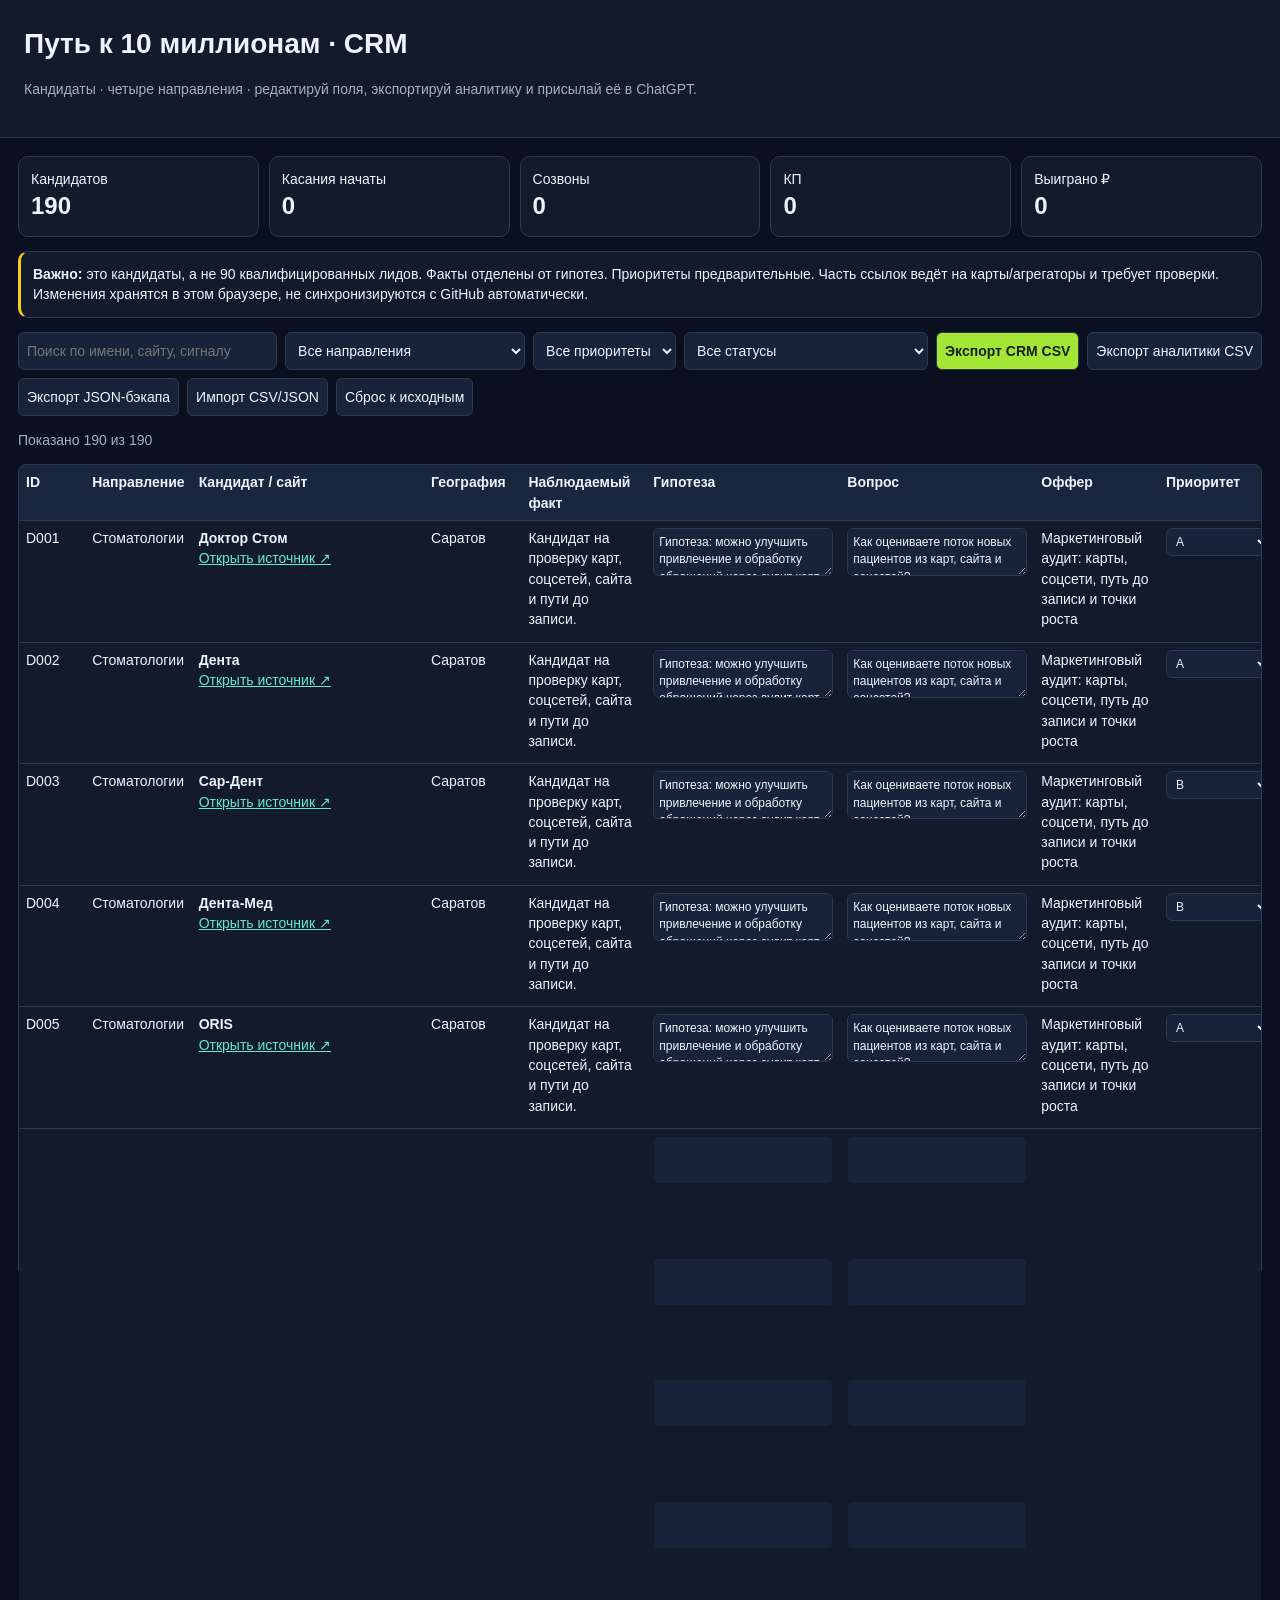
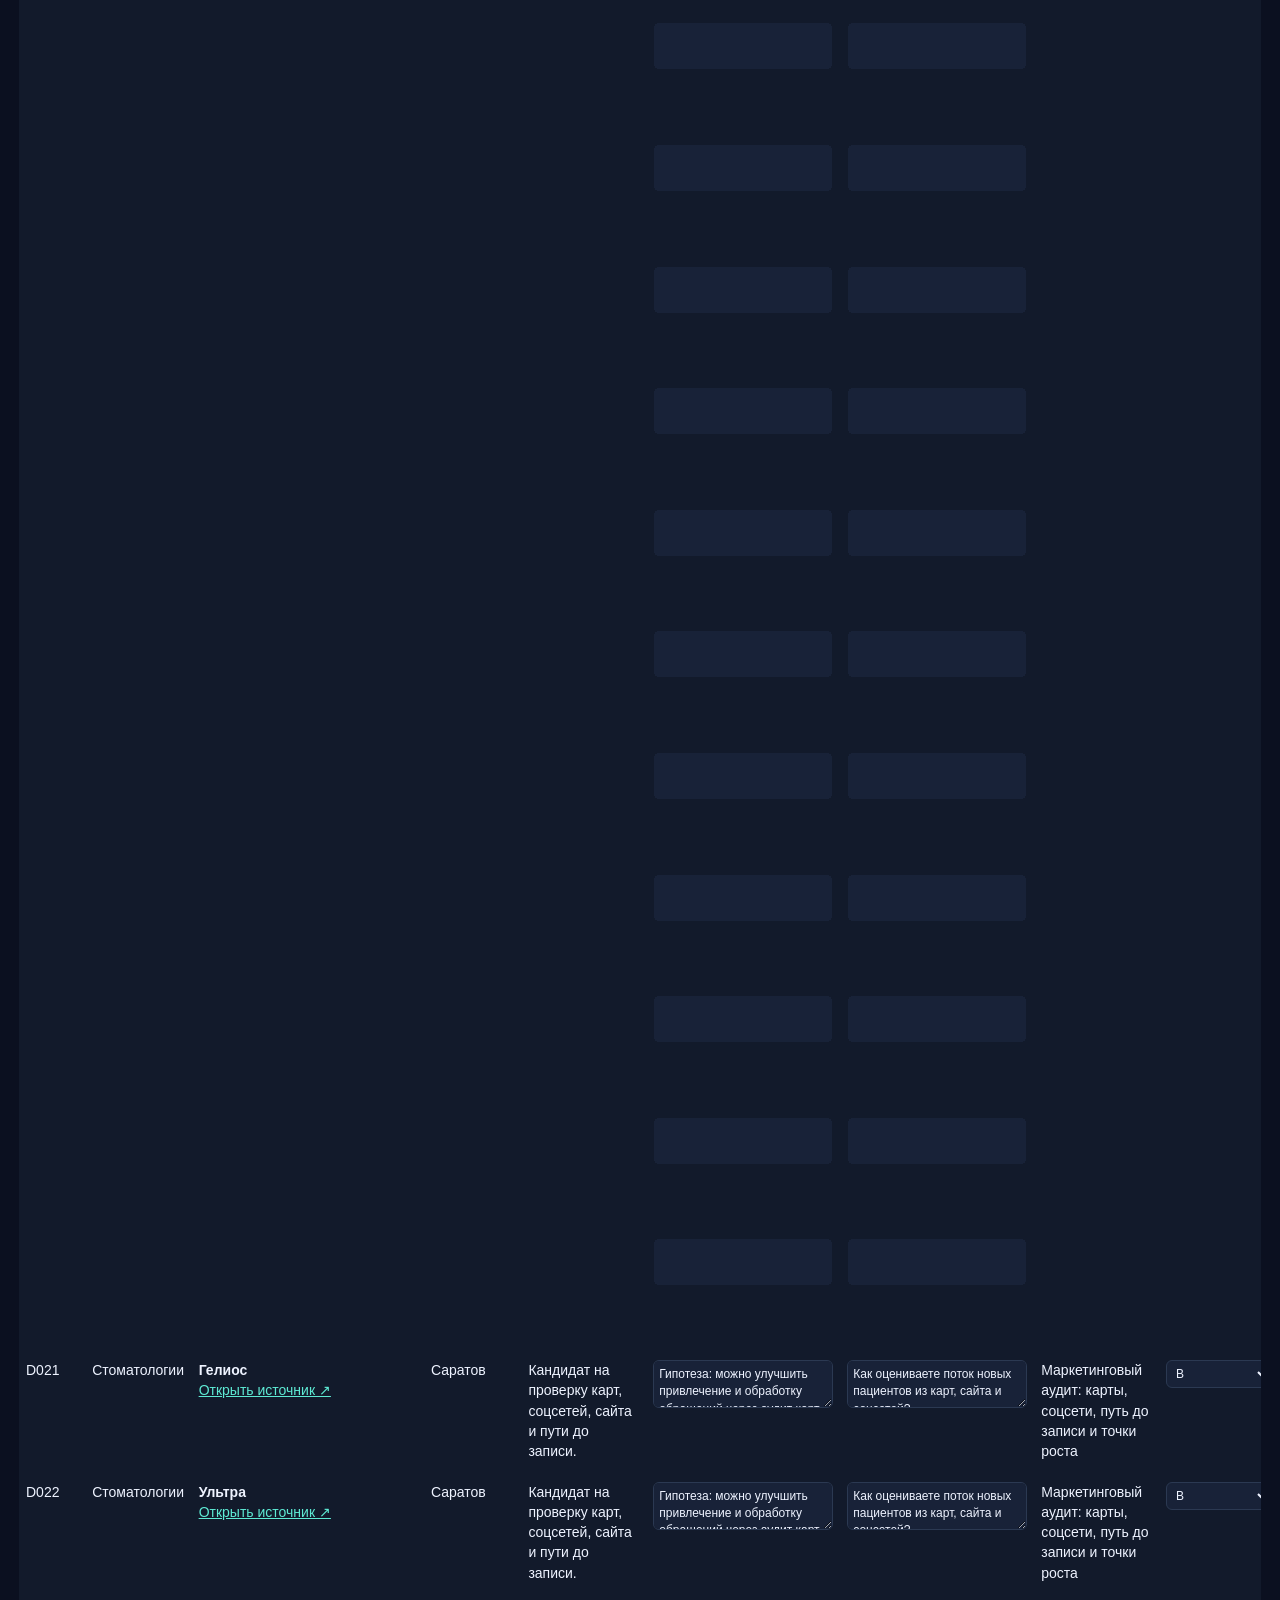
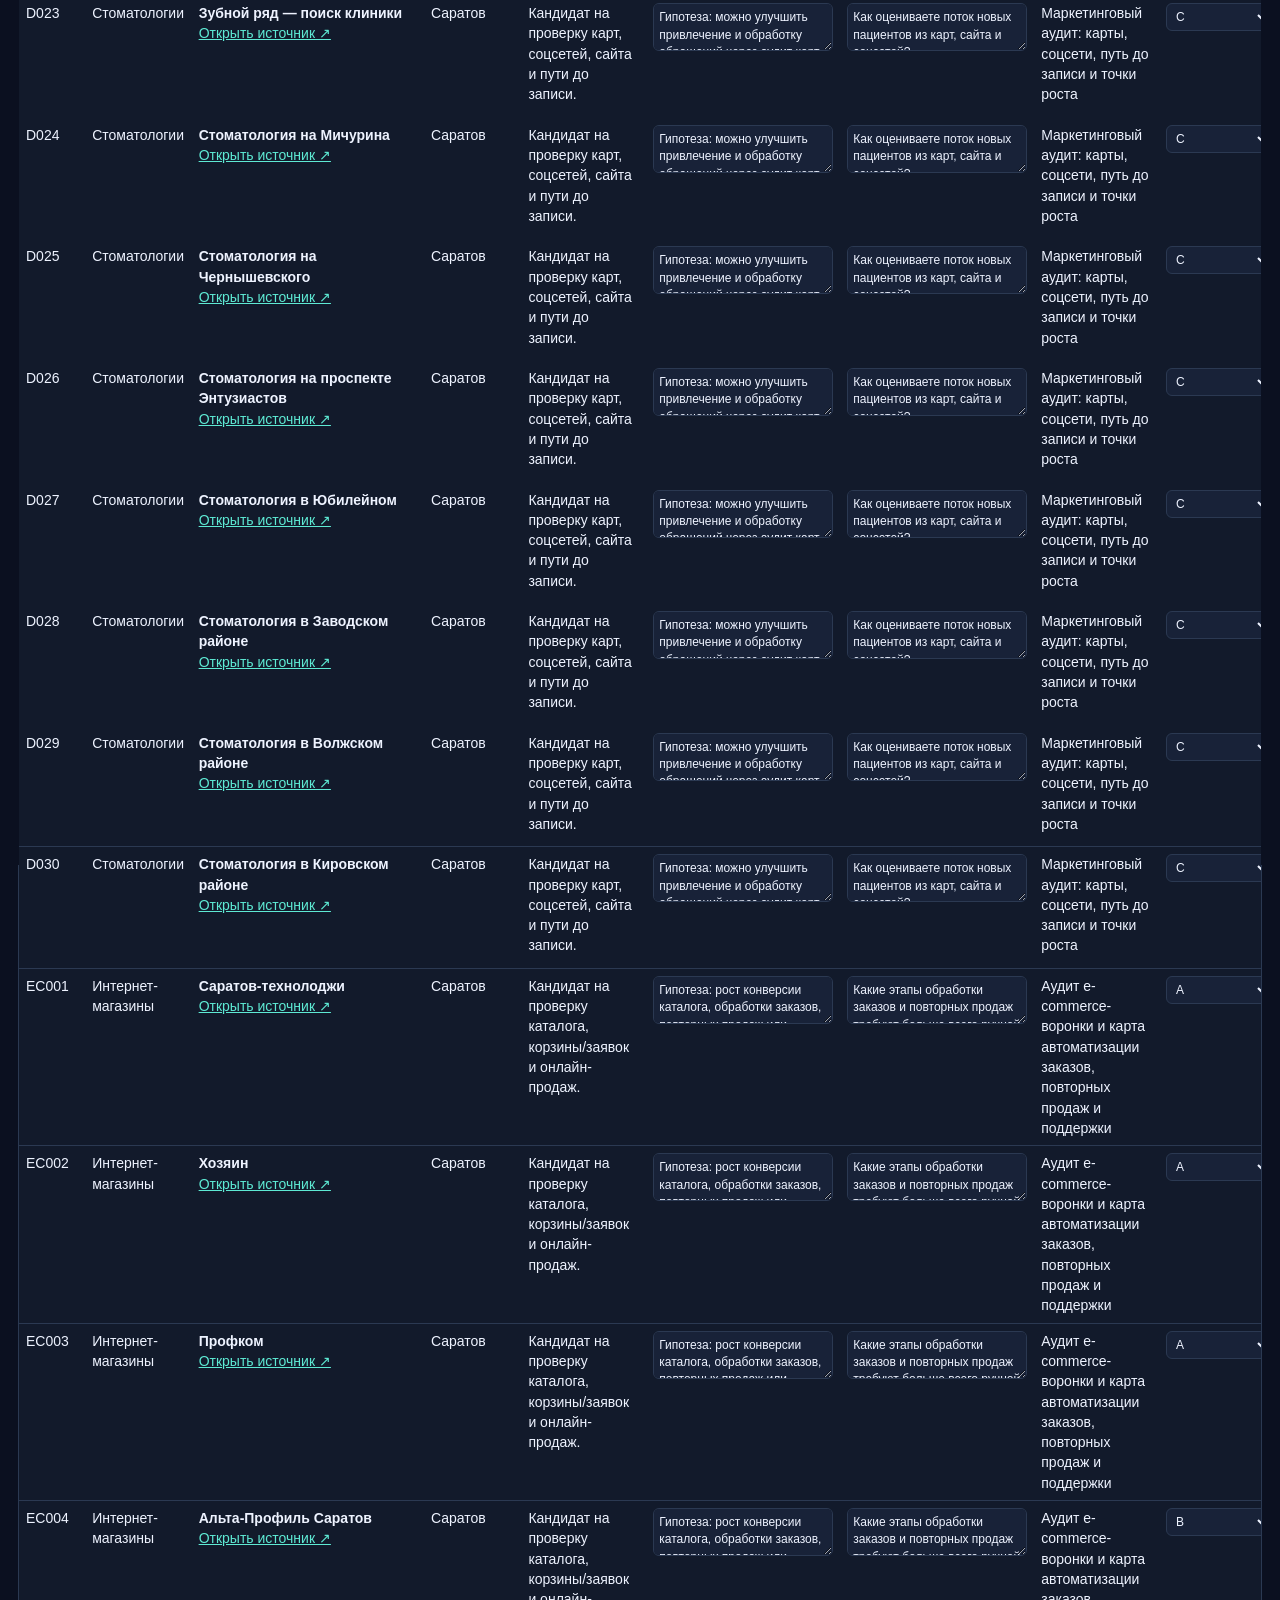
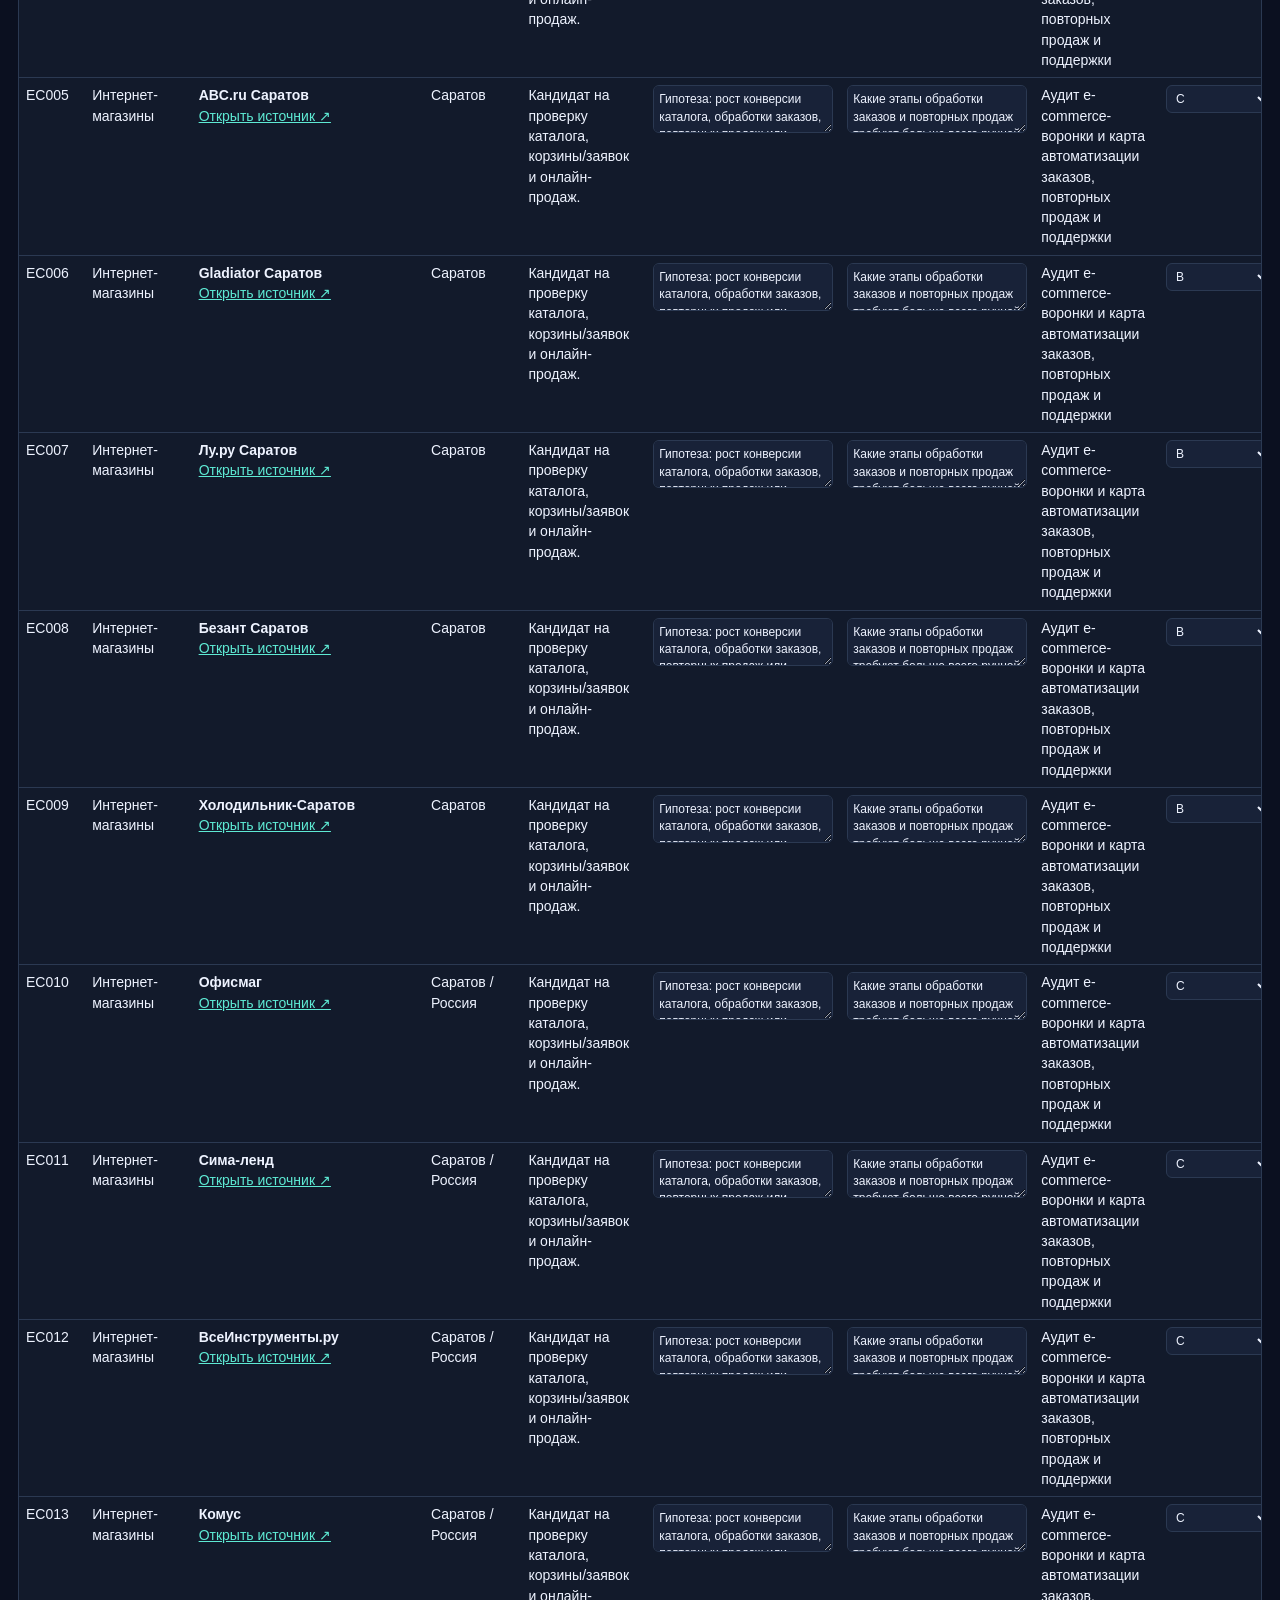
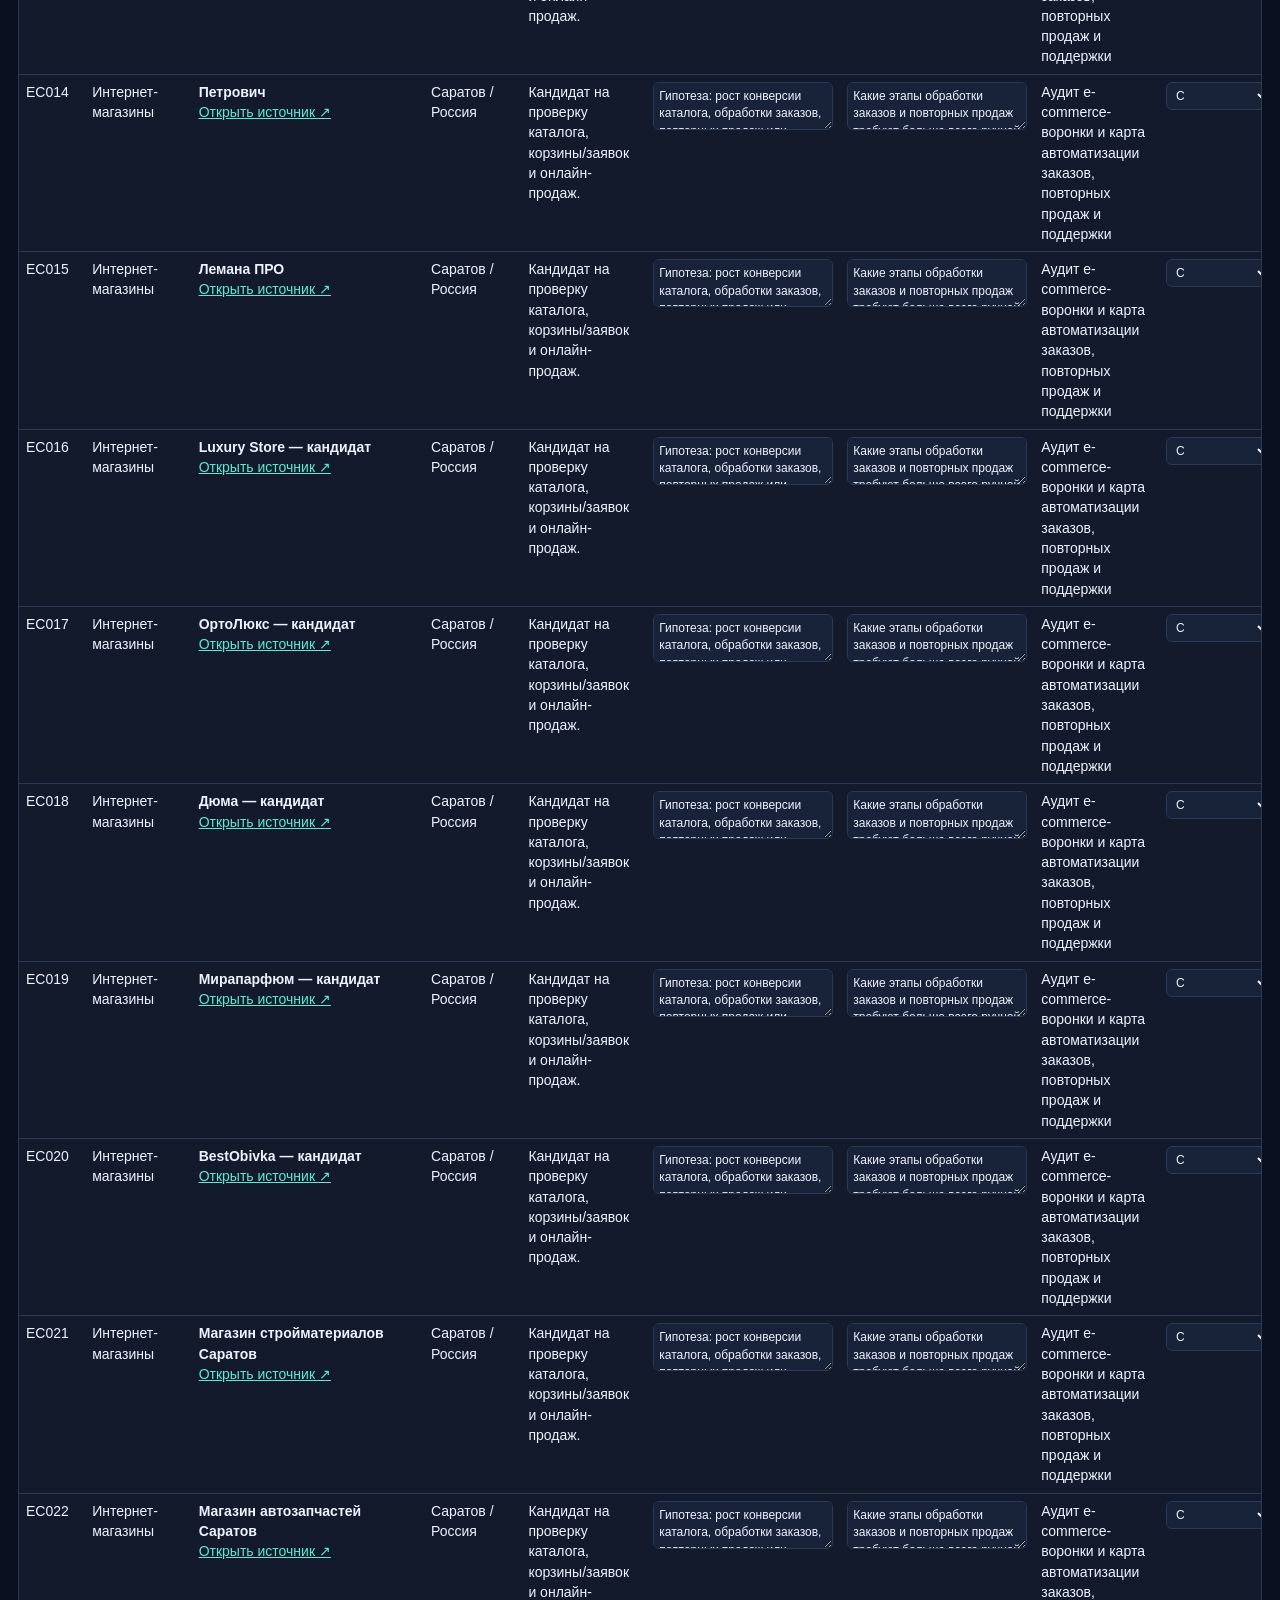
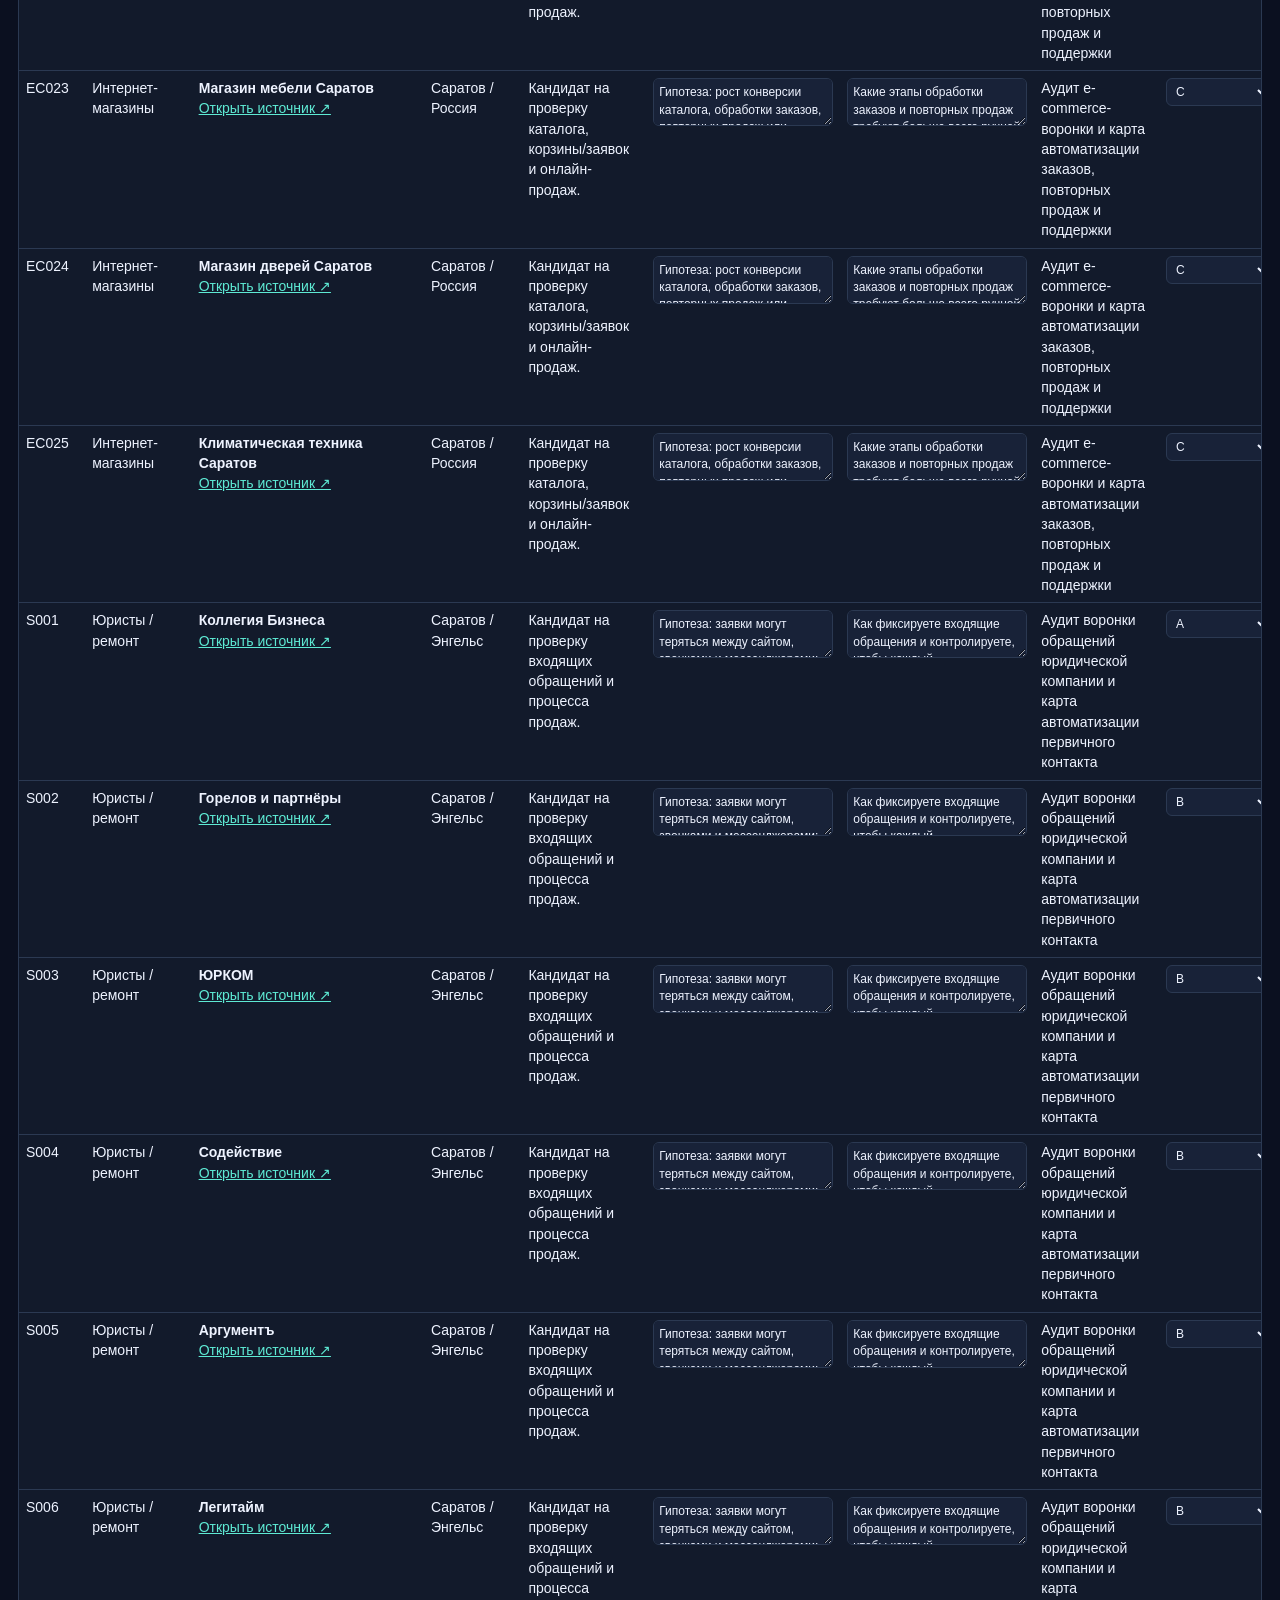
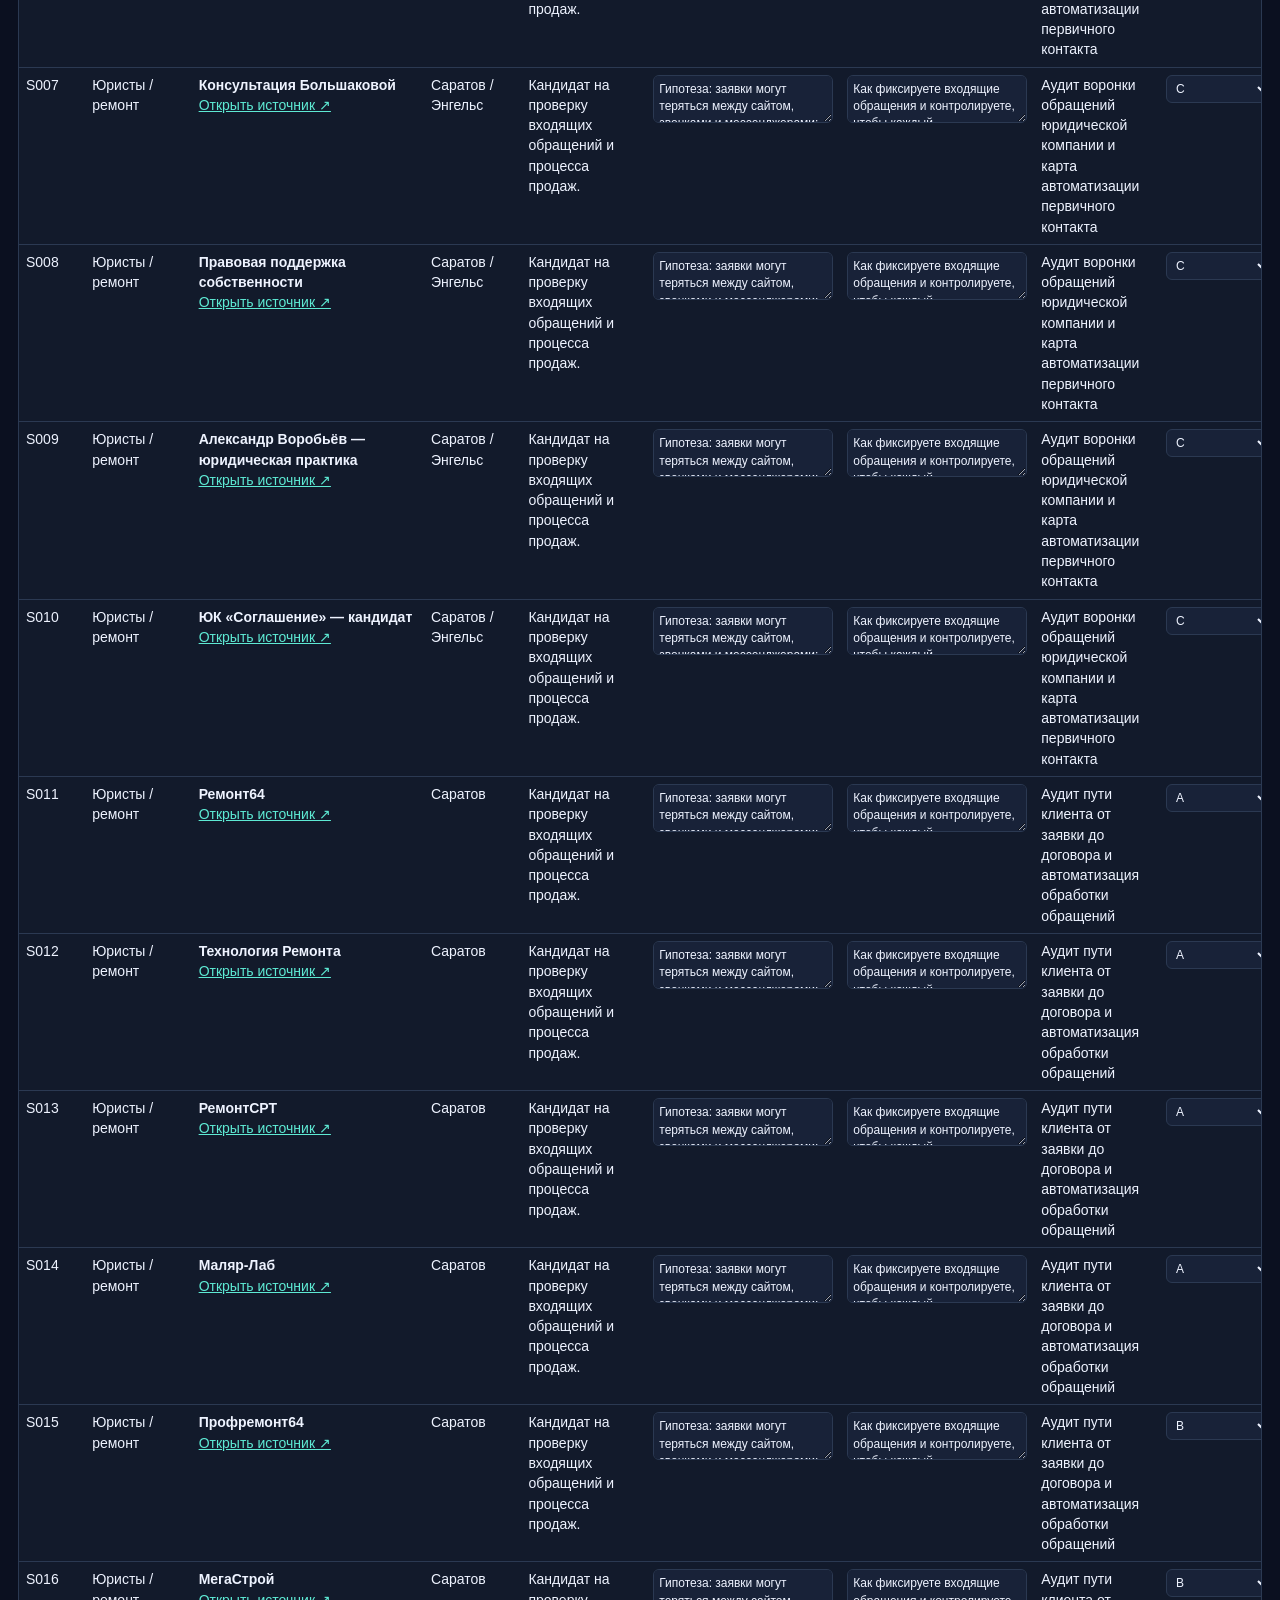
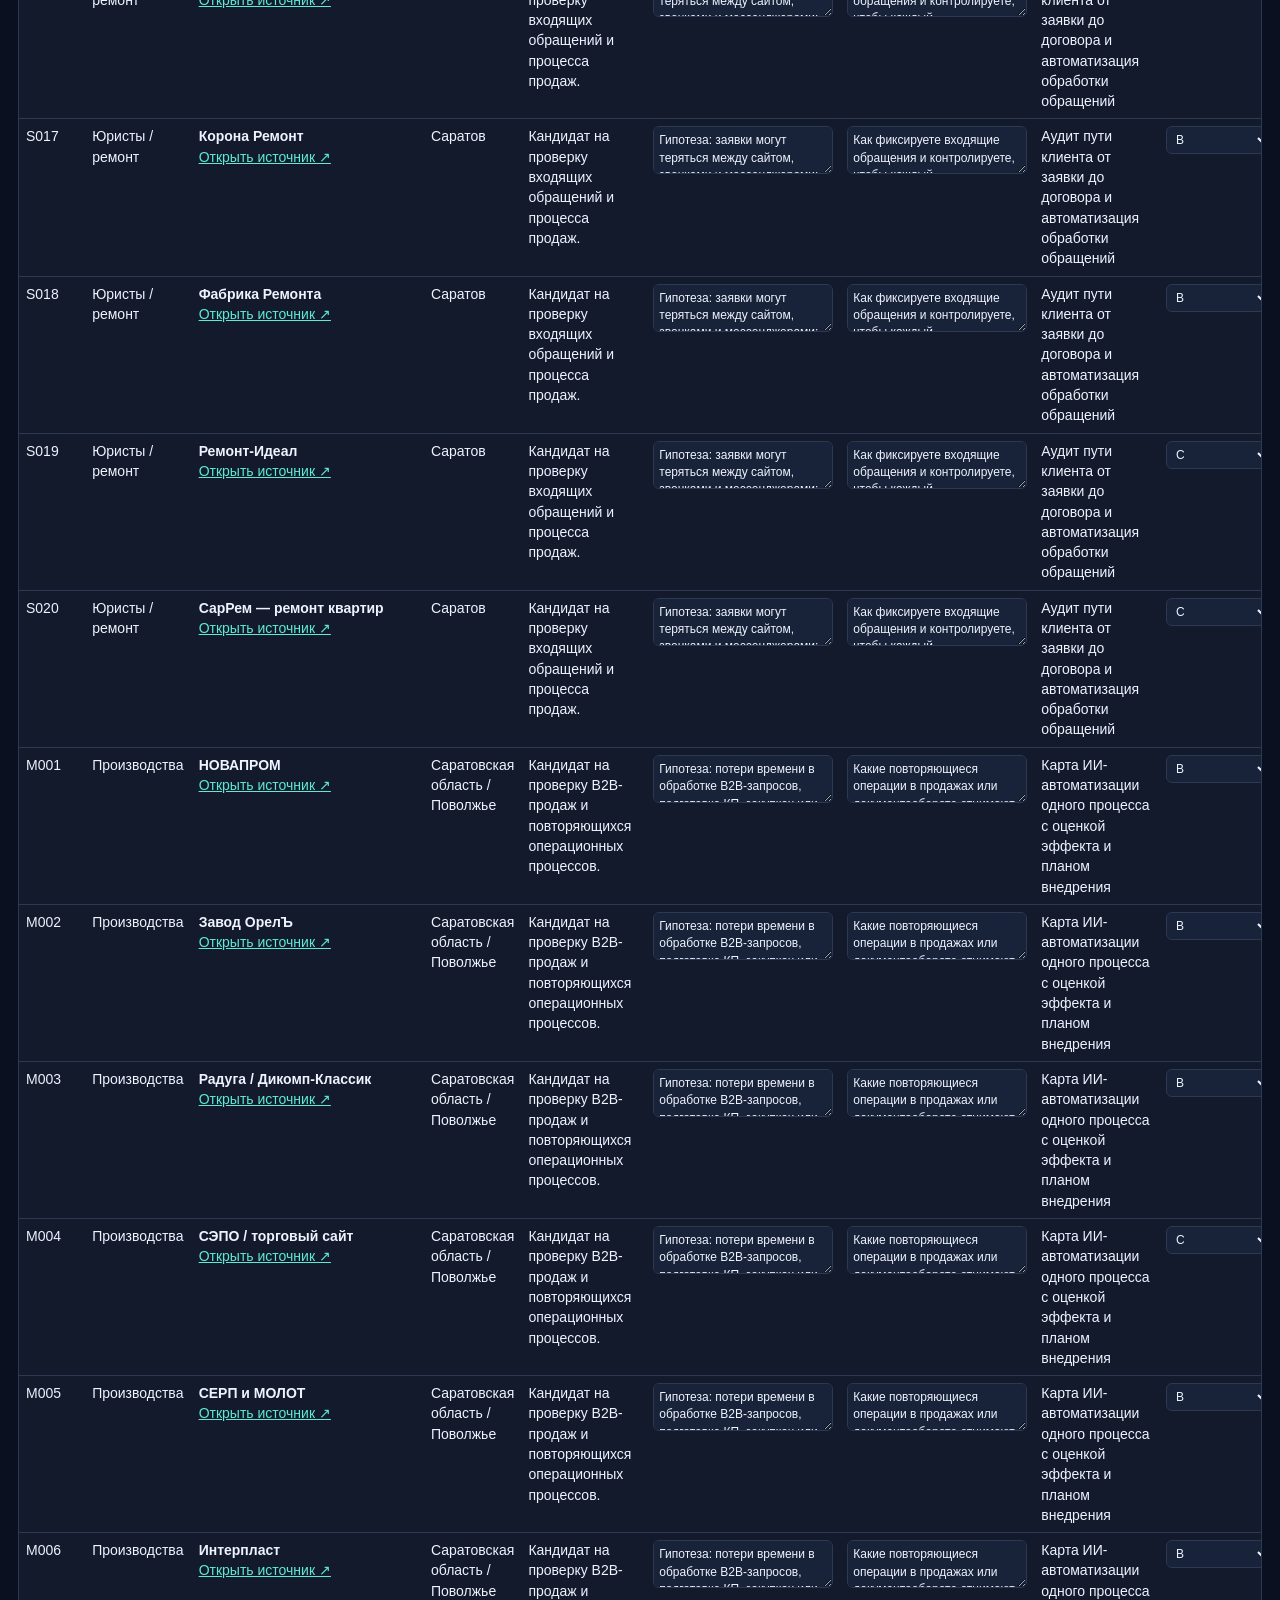
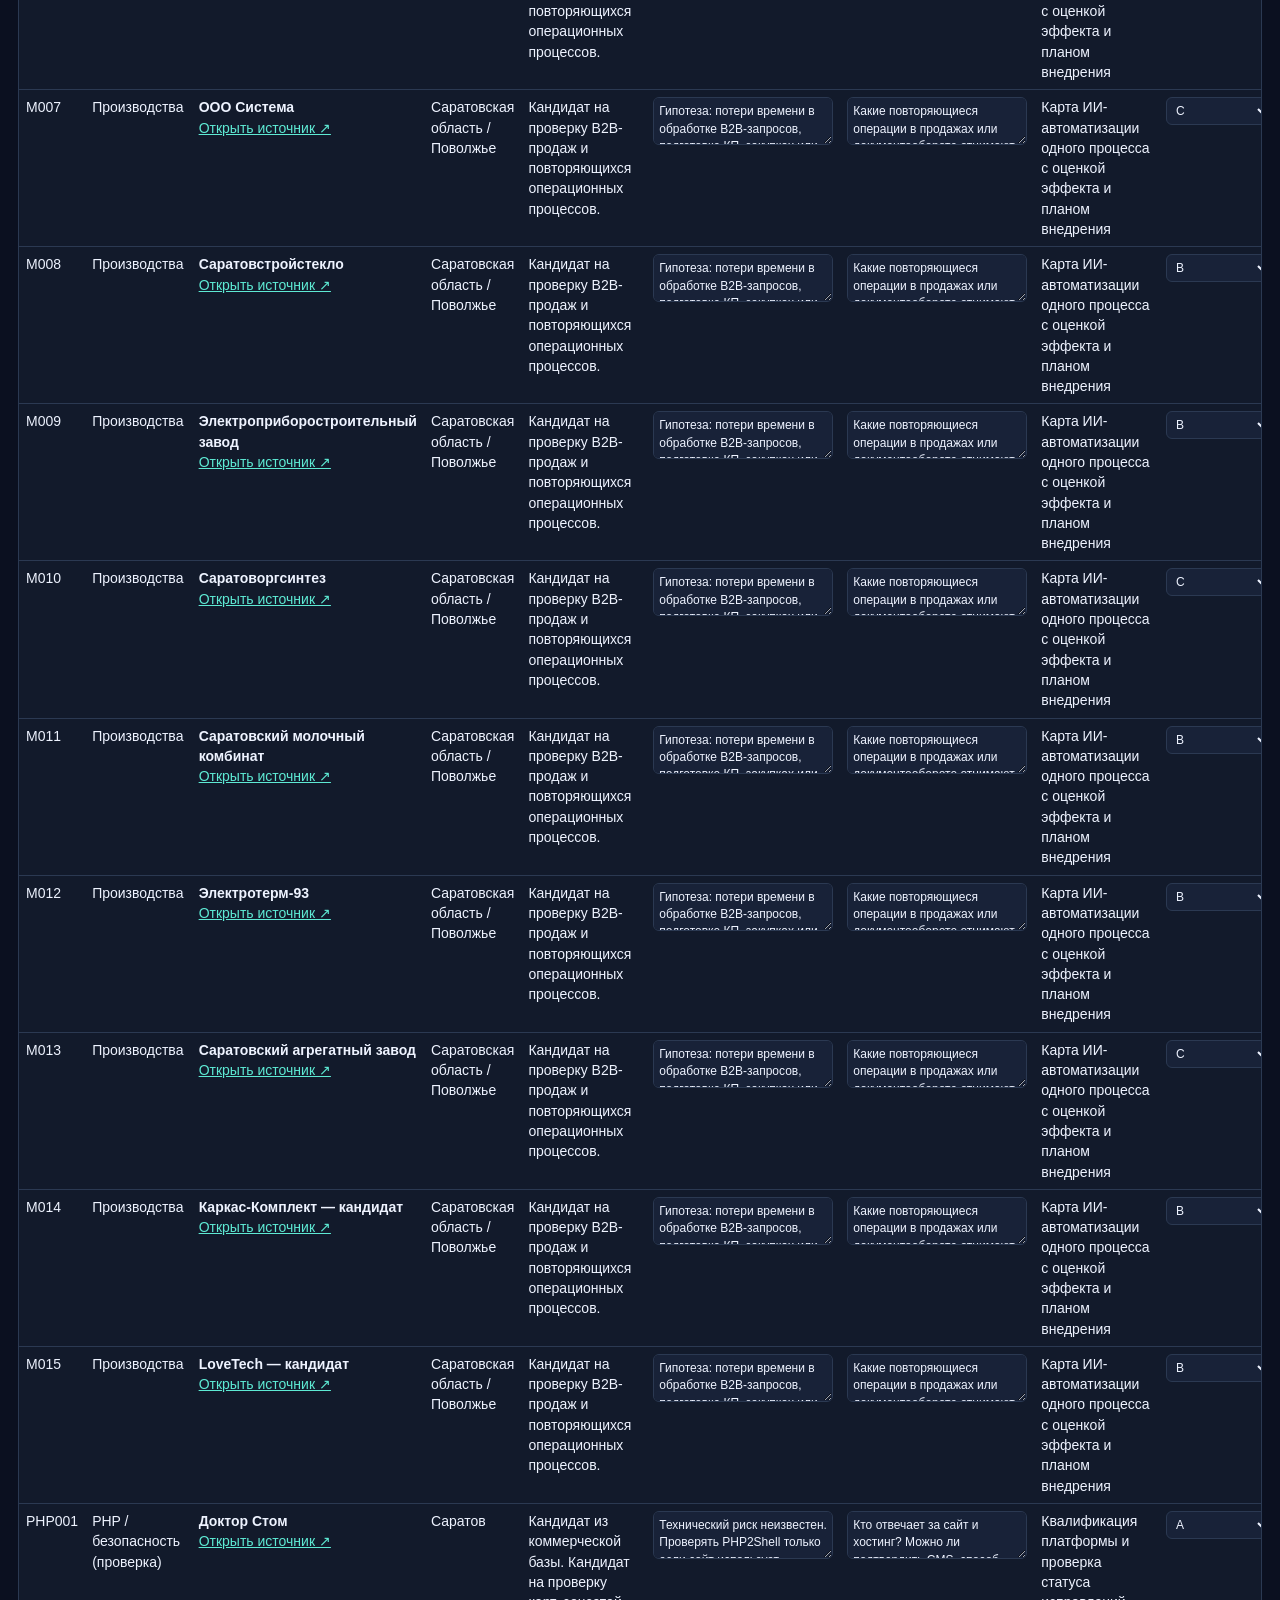
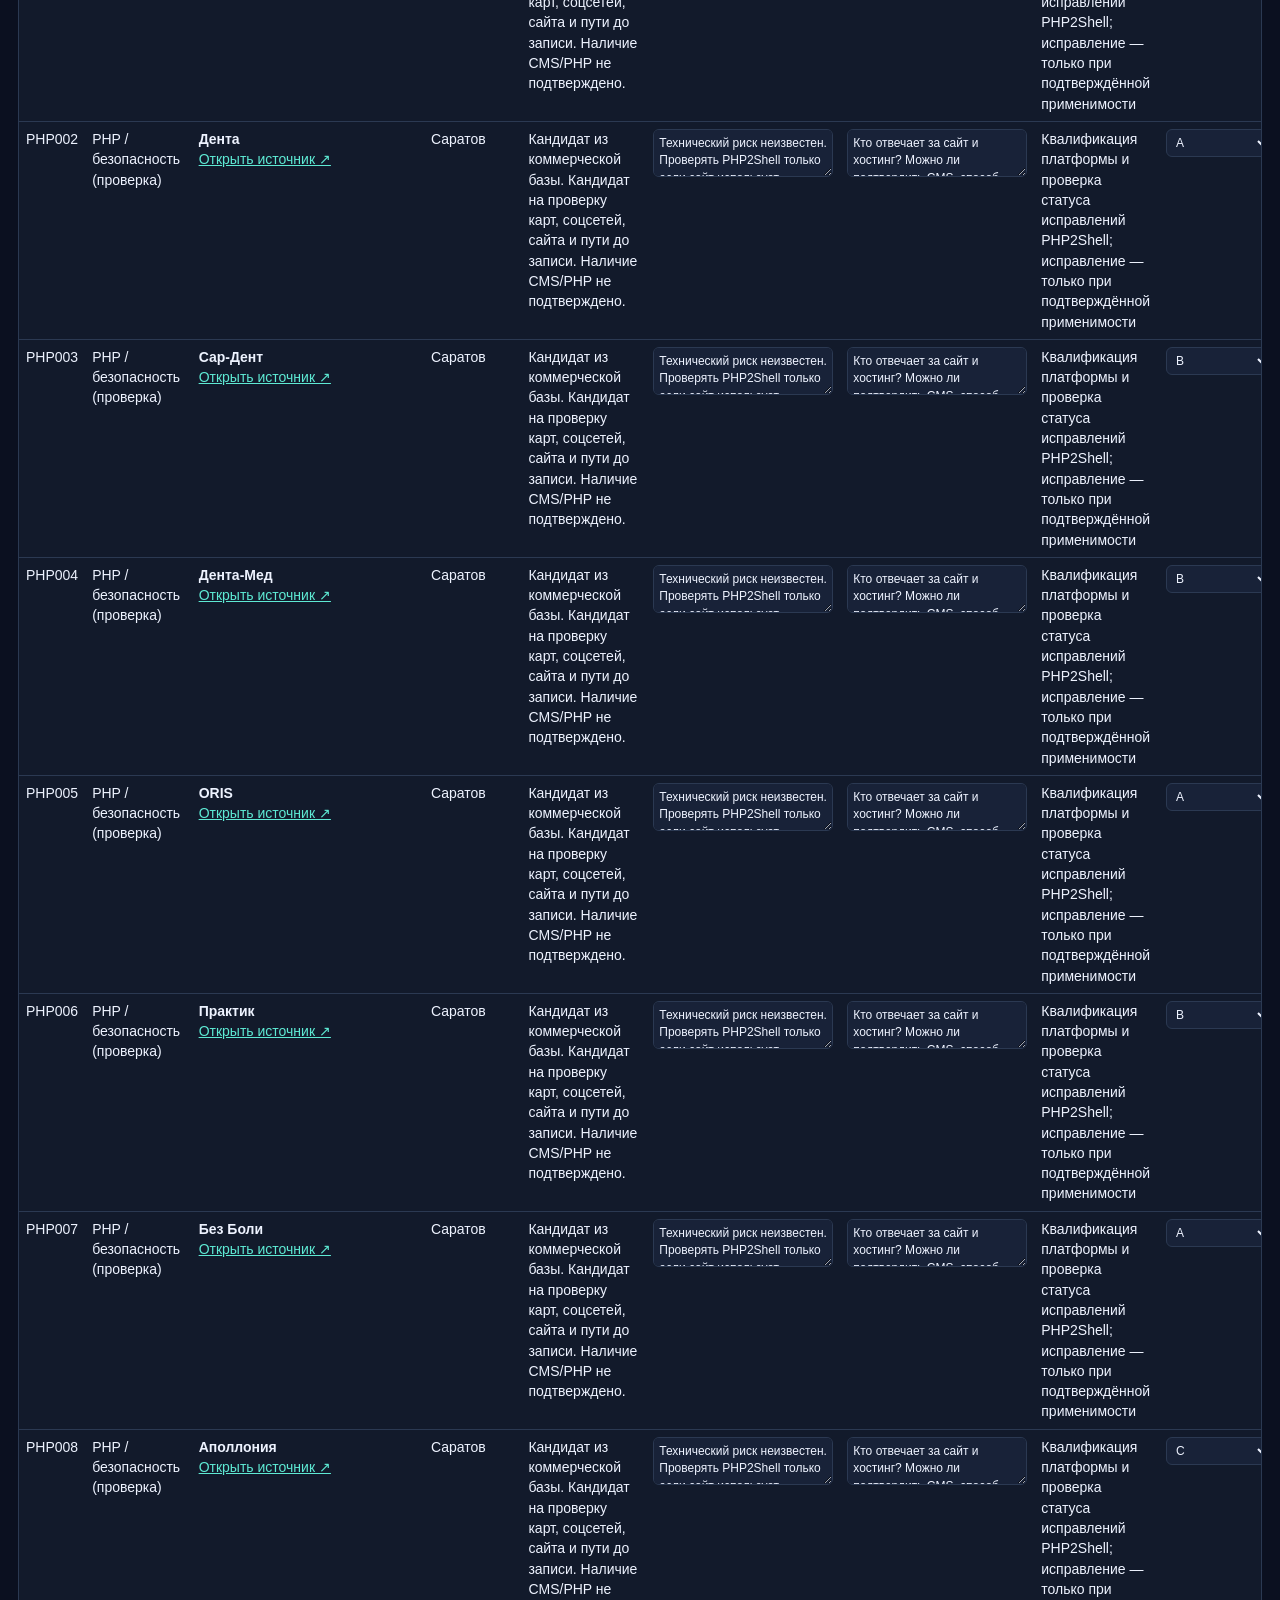
==== commit 5fa86c67: "Add producing segment to CRM filters" ====
--- a/crm/index.html
+++ b/crm/index.html
@@ -1 +1 @@
-<!doctype html><html lang="ru"><meta charset="utf-8"><meta name="viewport" content="width=device-width,initial-scale=1"><title>Путь к 10 млн — CRM</title><style>:root{--bg:#0b1020;--p:#121a2b;--p2:#182238;--line:#2b3952;--t:#eef3ff;--m:#a2b0c8;--a:#a3e635}*{box-sizing:border-box}body{margin:0;background:var(--bg);color:var(--t);font:14px/1.45 Segoe UI,Arial}header{padding:24px;border-bottom:1px solid var(--line);background:#121a2b}h1{margin:0 0 6px}p,.small{color:var(--m)}main{padding:18px;max-width:1800px;margin:auto}.stats{display:grid;grid-template-columns:repeat(5,1fr);gap:10px}.stat,.note{background:var(--p);border:1px solid var(--line);border-radius:10px;padding:12px}.stat strong{display:block;font-size:24px}.toolbar{display:flex;flex-wrap:wrap;gap:8px;margin:14px 0}.toolbar input{flex:1;min-width:200px}input,select,textarea,button{font:inherit;color:var(--t);background:var(--p2);border:1px solid var(--line);border-radius:6px;padding:8px}button{cursor:pointer}button.primary{background:var(--a);color:#17210a;font-weight:bold}.note{margin:14px 0;border-left:3px solid #facc15}.tablewrap{overflow:auto;border:1px solid var(--line);border-radius:8px}table{border-collapse:collapse;width:100%;min-width:1550px;background:var(--p)}td,th{padding:7px;border-bottom:1px solid var(--line);text-align:left;vertical-align:top}th{position:sticky;top:0;background:#1a263d;z-index:1}td input,td select,td textarea{width:100%;min-width:105px;padding:5px;font-size:12px}td textarea{min-width:180px;min-height:48px}a{color:#5eead4;overflow-wrap:anywhere}.tag{font-size:11px;color:#fde68a} @media(max-width:800px){.stats{grid-template-columns:repeat(2,1fr)}} </style><header><h1>Путь к 10 миллионам · CRM</h1><p>Кандидаты · четыре направления · редактируй поля, экспортируй аналитику и присылай её в ChatGPT.</p></header><main><div class="stats" id="stats"></div><div class="note"><b>Важно:</b> это кандидаты, а не 90 квалифицированных лидов. Факты отделены от гипотез. Приоритеты предварительные. Часть ссылок ведёт на карты/агрегаторы и требует проверки. Изменения хранятся в этом браузере, не синхронизируются с GitHub автоматически.</div><div class="toolbar"><input id="q" placeholder="Поиск по имени, сайту, сигналу"><select id="d"><option value="">Все направления</option><option value="dentistry">Стоматологии</option><option value="ecommerce">Интернет-магазины</option><option value="sales">Юристы / ремонт</option><option value="manufacturing">Производства</option><option value="php">PHP / безопасность</option></select><select id="p"><option value="">Все приоритеты</option><option>A</option><option>B</option><option>C</option></select><select id="s"><option value="">Все статусы</option><option>Найден</option><option>Первично проверен</option><option>Квалифицирован</option><option>Готов к контакту</option><option>Первое сообщение отправлено</option><option>Ответ получен</option><option>Диалог</option><option>Созвон назначен</option><option>Созвон проведён</option><option>КП отправлено</option><option>Переговоры</option><option>Выигран</option><option>Отказ</option><option>Follow-up позже</option></select><button class="primary" id="ex">Экспорт CRM CSV</button><button id="an">Экспорт аналитики CSV</button><button id="jb">Экспорт JSON-бэкапа</button><button id="ib">Импорт CSV/JSON</button><input id="file" type="file" accept=".csv,.json" hidden><button id="reset">Сброс к исходным</button></div><p id="count" class="small"></p><div class="tablewrap"><table><thead><tr><th>ID</th><th>Направление</th><th>Кандидат / сайт</th><th>География</th><th>Наблюдаемый факт</th><th>Гипотеза</th><th>Вопрос</th><th>Оффер</th><th>Приоритет</th><th>Скоринг /10</th><th>Статус</th><th>Контакт / ЛПР</th><th>Последнее действие</th><th>Следующее действие</th><th>Дата действия</th><th>Первое касание</th><th>Ответ</th><th>Созвоны</th><th>КП</th><th>Сумма ₽</th><th>Вероятность %</th><th>Причина отказа / заметки</th></tr></thead><tbody id="rows"></tbody></table></div><p>В конце дня жми «Экспорт аналитики CSV» и прикрепляй файл в ChatGPT. Не заноси чувствительные персональные данные.</p></main><script>const SEED=[{"id":"D001","direction":"dentistry","name":"Доктор Стом","geography":"Саратов","website":"https://www.stomsaratov.ru/","source_url":"https://www.stomsaratov.ru/","segment":"Стоматология среднего/среднего+ сегмента — подтвердить масштаб","observed_fact":"Кандидат на проверку карт, соцсетей, сайта и пути до записи.","pain_hypothesis":"Гипотеза: можно улучшить привлечение и обработку обращений через аудит карт, соцсетей и пути до записи.","question":"Как оцениваете поток новых пациентов из карт, сайта и соцсетей?","offer":"Маркетинговый аудит: карты, соцсети, путь до записи и точки роста","next_stage":"Проверить карты, соцсети, уровень клиники и удобство записи","public_contact":"https://www.stomsaratov.ru/","decision_maker":"Собственник / руководитель направления / ответственный специалист","priority":"A","score":7,"status":"Найден","consent_status":"Не проверено","last_checked":"2026-10-23","next_action":"Проверить официальный сайт, карты и соцсети","next_action_date":"2026-10-24","first_touch_date":"","last_activity":"","next_followup_date":"","reply_status":"Не отправлено","calls_booked":0,"proposals_sent":0,"deal_amount":0,"close_probability":0,"refusal_reason":"","notes":"Кандидат для исследования, не квалифицированный лид. Проверить первоисточник и отделять факт от гипотезы."},{"id":"D002","direction":"dentistry","name":"Дента","geography":"Саратов","website":"https://www.denta-sar.ru/","source_url":"https://www.denta-sar.ru/","segment":"Стоматология среднего/среднего+ сегмента — подтвердить масштаб","observed_fact":"Кандидат на проверку карт, соцсетей, сайта и пути до записи.","pain_hypothesis":"Гипотеза: можно улучшить привлечение и обработку обращений через аудит карт, соцсетей и пути до записи.","question":"Как оцениваете поток новых пациентов из карт, сайта и соцсетей?","offer":"Маркетинговый аудит: карты, соцсети, путь до записи и точки роста","next_stage":"Проверить карты, соцсети, уровень клиники и удобство записи","public_contact":"https://www.denta-sar.ru/","decision_maker":"Собственник / руководитель направления / ответственный специалист","priority":"A","score":7,"status":"Найден","consent_status":"Не проверено","last_checked":"2026-10-23","next_action":"Проверить официальный сайт, карты и соцсети","next_action_date":"2026-10-24","first_touch_date":"","last_activity":"","next_followup_date":"","reply_status":"Не отправлено","calls_booked":0,"proposals_sent":0,"deal_amount":0,"close_probability":0,"refusal_reason":"","notes":"Кандидат для исследования, не квалифицированный лид. Проверить первоисточник и отделять факт от гипотезы."},{"id":"D003","direction":"dentistry","name":"Сар-Дент","geography":"Саратов","website":"https://www.sar-dent.ru/","source_url":"https://www.sar-dent.ru/","segment":"Стоматология среднего/среднего+ сегмента — подтвердить масштаб","observed_fact":"Кандидат на проверку карт, соцсетей, сайта и пути до записи.","pain_hypothesis":"Гипотеза: можно улучшить привлечение и обработку обращений через аудит карт, соцсетей и пути до записи.","question":"Как оцениваете поток новых пациентов из карт, сайта и соцсетей?","offer":"Маркетинговый аудит: карты, соцсети, путь до записи и точки роста","next_stage":"Проверить карты, соцсети, уровень клиники и удобство записи","public_contact":"https://www.sar-dent.ru/","decision_maker":"Собственник / руководитель направления / ответственный специалист","priority":"B","score":5,"status":"Найден","consent_status":"Не проверено","last_checked":"2026-10-23","next_action":"Проверить официальный сайт, карты и соцсети","next_action_date":"2026-10-24","first_touch_date":"","last_activity":"","next_followup_date":"","reply_status":"Не отправлено","calls_booked":0,"proposals_sent":0,"deal_amount":0,"close_probability":0,"refusal_reason":"","notes":"Кандидат для исследования, не квалифицированный лид. Проверить первоисточник и отделять факт от гипотезы."},{"id":"D004","direction":"dentistry","name":"Дента-Мед","geography":"Саратов","website":"https://dentamed-sar.ru/","source_url":"https://dentamed-sar.ru/","segment":"Стоматология среднего/среднего+ сегмента — подтвердить масштаб","observed_fact":"Кандидат на проверку карт, соцсетей, сайта и пути до записи.","pain_hypothesis":"Гипотеза: можно улучшить привлечение и обработку обращений через аудит карт, соцсетей и пути до записи.","question":"Как оцениваете поток новых пациентов из карт, сайта и соцсетей?","offer":"Маркетинговый аудит: карты, соцсети, путь до записи и точки роста","next_stage":"Проверить карты, соцсети, уровень клиники и удобство записи","public_contact":"https://dentamed-sar.ru/","decision_maker":"Собственник / руководитель направления / ответственный специалист","priority":"B","score":5,"status":"Найден","consent_status":"Не проверено","last_checked":"2026-10-23","next_action":"Проверить официальный сайт, карты и соцсети","next_action_date":"2026-10-24","first_touch_date":"","last_activity":"","next_followup_date":"","reply_status":"Не отправлено","calls_booked":0,"proposals_sent":0,"deal_amount":0,"close_probability":0,"refusal_reason":"","notes":"Кандидат для исследования, не квалифицированный лид. Проверить первоисточник и отделять факт от гипотезы."},{"id":"D005","direction":"dentistry","name":"ORIS","geography":"Саратов","website":"https://www.oris-dental.ru/","source_url":"https://www.oris-dental.ru/","segment":"Стоматология среднего/среднего+ сегмента — подтвердить масштаб","observed_fact":"Кандидат на проверку карт, соцсетей, сайта и пути до записи.","pain_hypothesis":"Гипотеза: можно улучшить привлечение и обработку обращений через аудит карт, соцсетей и пути до записи.","question":"Как оцениваете поток новых пациентов из карт, сайта и соцсетей?","offer":"Маркетинговый аудит: карты, соцсети, путь до записи и точки роста","next_stage":"Проверить карты, соцсети, уровень клиники и удобство записи","public_contact":"https://www.oris-dental.ru/","decision_maker":"Собственник / руководитель направления / ответственный специалист","priority":"A","score":6,"status":"Найден","consent_status":"Не проверено","last_checked":"2026-10-23","next_action":"Проверить официальный сайт, карты и соцсети","next_action_date":"2026-10-24","first_touch_date":"","last_activity":"","next_followup_date":"","reply_status":"Не отправлено","calls_booked":0,"proposals_sent":0,"deal_amount":0,"close_probability":0,"refusal_reason":"","notes":"Кандидат для исследования, не квалифицированный лид. Проверить первоисточник и отделять факт от гипотезы."},{"id":"D006","direction":"dentistry","name":"Практик","geography":"Саратов","website":"https://praktic.net/","source_url":"https://praktic.net/","segment":"Стоматология среднего/среднего+ сегмента — подтвердить масштаб","observed_fact":"Кандидат на проверку карт, соцсетей, сайта и пути до записи.","pain_hypothesis":"Гипотеза: можно улучшить привлечение и обработку обращений через аудит карт, соцсетей и пути до записи.","question":"Как оцениваете поток новых пациентов из карт, сайта и соцсетей?","offer":"Маркетинговый аудит: карты, соцсети, путь до записи и точки роста","next_stage":"Проверить карты, соцсети, уровень клиники и удобство записи","public_contact":"https://praktic.net/","decision_maker":"Собственник / руководитель направления / ответственный специалист","priority":"B","score":5,"status":"Найден","consent_status":"Не проверено","last_checked":"2026-10-23","next_action":"Проверить официальный сайт, карты и соцсети","next_action_date":"2026-10-24","first_touch_date":"","last_activity":"","next_followup_date":"","reply_status":"Не отправлено","calls_booked":0,"proposals_sent":0,"deal_amount":0,"close_probability":0,"refusal_reason":"","notes":"Кандидат для исследования, не квалифицированный лид. Проверить первоисточник и отделять факт от гипотезы."},{"id":"D007","direction":"dentistry","name":"Без Боли","geography":"Саратов","website":"https://yandex.ru/maps/?text=Стоматология%20Без%20Боли%20Саратов","source_url":"https://yandex.ru/maps/?text=Стоматология%20Без%20Боли%20Саратов","segment":"Стоматология среднего/среднего+ сегмента — подтвердить масштаб","observed_fact":"Кандидат на проверку карт, соцсетей, сайта и пути до записи.","pain_hypothesis":"Гипотеза: можно улучшить привлечение и обработку обращений через аудит карт, соцсетей и пути до записи.","question":"Как оцениваете поток новых пациентов из карт, сайта и соцсетей?","offer":"Маркетинговый аудит: карты, соцсети, путь до записи и точки роста","next_stage":"Проверить карты, соцсети, уровень клиники и удобство записи","public_contact":"https://yandex.ru/maps/?text=Стоматология%20Без%20Боли%20Саратов","decision_maker":"Собственник / руководитель направления / ответственный специалист","priority":"A","score":7,"status":"Найден","consent_status":"Не проверено","last_checked":"2026-10-23","next_action":"Подтвердить конкретную клинику, сайт и средний/средний+ сегмент","next_action_date":"2026-10-24","first_touch_date":"","last_activity":"","next_followup_date":"","reply_status":"Не отправлено","calls_booked":0,"proposals_sent":0,"deal_amount":0,"close_probability":0,"refusal_reason":"","notes":"Кандидат для исследования, не квалифицированный лид. Проверить первоисточник и отделять факт от гипотезы."},{"id":"D008","direction":"dentistry","name":"Аполлония","geography":"Саратов","website":"https://yandex.ru/maps/?text=Аполлония%20стоматология%20Саратов","source_url":"https://yandex.ru/maps/?text=Аполлония%20стоматология%20Саратов","segment":"Стоматология среднего/среднего+ сегмента — подтвердить масштаб","observed_fact":"Кандидат на проверку карт, соцсетей, сайта и пути до записи.","pain_hypothesis":"Гипотеза: можно улучшить привлечение и обработку обращений через аудит карт, соцсетей и пути до записи.","question":"Как оцениваете поток новых пациентов из карт, сайта и соцсетей?","offer":"Маркетинговый аудит: карты, соцсети, путь до записи и точки роста","next_stage":"Проверить карты, соцсети, уровень клиники и удобство записи","public_contact":"https://yandex.ru/maps/?text=Аполлония%20стоматология%20Саратов","decision_maker":"Собственник / руководитель направления / ответственный специалист","priority":"C","score":3,"status":"Найден","consent_status":"Не проверено","last_checked":"2026-10-23","next_action":"Подтвердить конкретную клинику, сайт и средний/средний+ сегмент","next_action_date":"2026-10-24","first_touch_date":"","last_activity":"","next_followup_date":"","reply_status":"Не отправлено","calls_booked":0,"proposals_sent":0,"deal_amount":0,"close_probability":0,"refusal_reason":"","notes":"Кандидат для исследования, не квалифицированный лид. Проверить первоисточник и отделять факт от гипотезы."},{"id":"D009","direction":"dentistry","name":"Эстет","geography":"Саратов","website":"https://yandex.ru/maps/?text=Эстет%20стоматология%20Саратов","source_url":"https://yandex.ru/maps/?text=Эстет%20стоматология%20Саратов","segment":"Стоматология среднего/среднего+ сегмента — подтвердить масштаб","observed_fact":"Кандидат на проверку карт, соцсетей, сайта и пути до записи.","pain_hypothesis":"Гипотеза: можно улучшить привлечение и обработку обращений через аудит карт, соцсетей и пути до записи.","question":"Как оцениваете поток новых пациентов из карт, сайта и соцсетей?","offer":"Маркетинговый аудит: карты, соцсети, путь до записи и точки роста","next_stage":"Проверить карты, соцсети, уровень клиники и удобство записи","public_contact":"https://yandex.ru/maps/?text=Эстет%20стоматология%20Саратов","decision_maker":"Собственник / руководитель направления / ответственный специалист","priority":"C","score":3,"status":"Найден","consent_status":"Не проверено","last_checked":"2026-10-23","next_action":"Подтвердить конкретную клинику, сайт и средний/средний+ сегмент","next_action_date":"2026-10-24","first_touch_date":"","last_activity":"","next_followup_date":"","reply_status":"Не отправлено","calls_booked":0,"proposals_sent":0,"deal_amount":0,"close_probability":0,"refusal_reason":"","notes":"Кандидат для исследования, не квалифицированный лид. Проверить первоисточник и отделять факт от гипотезы."},{"id":"D010","direction":"dentistry","name":"Альфа-Дент","geography":"Саратов","website":"https://yandex.ru/maps/?text=Альфа-Дент%20стоматология%20Саратов","source_url":"https://yandex.ru/maps/?text=Альфа-Дент%20стоматология%20Саратов","segment":"Стоматология среднего/среднего+ сегмента — подтвердить масштаб","observed_fact":"Кандидат на проверку карт, соцсетей, сайта и пути до записи.","pain_hypothesis":"Гипотеза: можно улучшить привлечение и обработку обращений через аудит карт, соцсетей и пути до записи.","question":"Как оцениваете поток новых пациентов из карт, сайта и соцсетей?","offer":"Маркетинговый аудит: карты, соцсети, путь до записи и точки роста","next_stage":"Проверить карты, соцсети, уровень клиники и удобство записи","public_contact":"https://yandex.ru/maps/?text=Альфа-Дент%20стоматология%20Саратов","decision_maker":"Собственник / руководитель направления / ответственный специалист","priority":"C","score":3,"status":"Найден","consent_status":"Не проверено","last_checked":"2026-10-23","next_action":"Подтвердить конкретную клинику, сайт и средний/средний+ сегмент","next_action_date":"2026-10-24","first_touch_date":"","last_activity":"","next_followup_date":"","reply_status":"Не отправлено","calls_booked":0,"proposals_sent":0,"deal_amount":0,"close_probability":0,"refusal_reason":"","notes":"Кандидат для исследования, не квалифицированный лид. Проверить первоисточник и отделять факт от гипотезы."},{"id":"D011","direction":"dentistry","name":"Жемчуг","geography":"Саратов","website":"https://yandex.ru/maps/?text=Жемчуг%20стоматология%20Саратов","source_url":"https://yandex.ru/maps/?text=Жемчуг%20стоматология%20Саратов","segment":"Стоматология среднего/среднего+ сегмента — подтвердить масштаб","observed_fact":"Кандидат на проверку карт, соцсетей, сайта и пути до записи.","pain_hypothesis":"Гипотеза: можно улучшить привлечение и обработку обращений через аудит карт, соцсетей и пути до записи.","question":"Как оцениваете поток новых пациентов из карт, сайта и соцсетей?","offer":"Маркетинговый аудит: карты, соцсети, путь до записи и точки роста","next_stage":"Проверить карты, соцсети, уровень клиники и удобство записи","public_contact":"https://yandex.ru/maps/?text=Жемчуг%20стоматология%20Саратов","decision_maker":"Собственник / руководитель направления / ответственный специалист","priority":"C","score":3,"status":"Найден","consent_status":"Не проверено","last_checked":"2026-10-23","next_action":"Подтвердить конкретную клинику, сайт и средний/средний+ сегмент","next_action_date":"2026-10-24","first_touch_date":"","last_activity":"","next_followup_date":"","reply_status":"Не отправлено","calls_booked":0,"proposals_sent":0,"deal_amount":0,"close_probability":0,"refusal_reason":"","notes":"Кандидат для исследования, не квалифицированный лид. Проверить первоисточник и отделять факт от гипотезы."},{"id":"D012","direction":"dentistry","name":"Винир","geography":"Саратов","website":"https://vinir-s.ru/","source_url":"https://vinir-s.ru/","segment":"Стоматология среднего/среднего+ сегмента — подтвердить масштаб","observed_fact":"Кандидат на проверку карт, соцсетей, сайта и пути до записи.","pain_hypothesis":"Гипотеза: можно улучшить привлечение и обработку обращений через аудит карт, соцсетей и пути до записи.","question":"Как оцениваете поток новых пациентов из карт, сайта и соцсетей?","offer":"Маркетинговый аудит: карты, соцсети, путь до записи и точки роста","next_stage":"Проверить карты, соцсети, уровень клиники и удобство записи","public_contact":"https://vinir-s.ru/","decision_maker":"Собственник / руководитель направления / ответственный специалист","priority":"A","score":6,"status":"Найден","consent_status":"Не проверено","last_checked":"2026-10-23","next_action":"Подтвердить конкретную клинику, сайт и средний/средний+ сегмент","next_action_date":"2026-10-24","first_touch_date":"","last_activity":"","next_followup_date":"","reply_status":"Не отправлено","calls_booked":0,"proposals_sent":0,"deal_amount":0,"close_probability":0,"refusal_reason":"","notes":"Кандидат для исследования, не квалифицированный лид. Проверить первоисточник и отделять факт от гипотезы."},{"id":"D013","direction":"dentistry","name":"ПрезидиумМед","geography":"Саратов","website":"https://yandex.ru/maps/?text=ПрезидиумМед%20Саратов","source_url":"https://yandex.ru/maps/?text=ПрезидиумМед%20Саратов","segment":"Стоматология среднего/среднего+ сегмента — подтвердить масштаб","observed_fact":"Кандидат на проверку карт, соцсетей, сайта и пути до записи.","pain_hypothesis":"Гипотеза: можно улучшить привлечение и обработку обращений через аудит карт, соцсетей и пути до записи.","question":"Как оцениваете поток новых пациентов из карт, сайта и соцсетей?","offer":"Маркетинговый аудит: карты, соцсети, путь до записи и точки роста","next_stage":"Проверить карты, соцсети, уровень клиники и удобство записи","public_contact":"https://yandex.ru/maps/?text=ПрезидиумМед%20Саратов","decision_maker":"Собственник / руководитель направления / ответственный специалист","priority":"A","score":7,"status":"Найден","consent_status":"Не проверено","last_checked":"2026-10-23","next_action":"Подтвердить конкретную клинику, сайт и средний/средний+ сегмент","next_action_date":"2026-10-24","first_touch_date":"","last_activity":"","next_followup_date":"","reply_status":"Не отправлено","calls_booked":0,"proposals_sent":0,"deal_amount":0,"close_probability":0,"refusal_reason":"","notes":"Кандидат для исследования, не квалифицированный лид. Проверить первоисточник и отделять факт от гипотезы."},{"id":"D014","direction":"dentistry","name":"Артика-Мед","geography":"Саратов","website":"https://yandex.ru/maps/?text=Артика-Мед%20Саратов","source_url":"https://yandex.ru/maps/?text=Артика-Мед%20Саратов","segment":"Стоматология среднего/среднего+ сегмента — подтвердить масштаб","observed_fact":"Кандидат на проверку карт, соцсетей, сайта и пути до записи.","pain_hypothesis":"Гипотеза: можно улучшить привлечение и обработку обращений через аудит карт, соцсетей и пути до записи.","question":"Как оцениваете поток новых пациентов из карт, сайта и соцсетей?","offer":"Маркетинговый аудит: карты, соцсети, путь до записи и точки роста","next_stage":"Проверить карты, соцсети, уровень клиники и удобство записи","public_contact":"https://yandex.ru/maps/?text=Артика-Мед%20Саратов","decision_maker":"Собственник / руководитель направления / ответственный специалист","priority":"B","score":5,"status":"Найден","consent_status":"Не проверено","last_checked":"2026-10-23","next_action":"Подтвердить конкретную клинику, сайт и средний/средний+ сегмент","next_action_date":"2026-10-24","first_touch_date":"","last_activity":"","next_followup_date":"","reply_status":"Не отправлено","calls_booked":0,"proposals_sent":0,"deal_amount":0,"close_probability":0,"refusal_reason":"","notes":"Кандидат для исследования, не квалифицированный лид. Проверить первоисточник и отделять факт от гипотезы."},{"id":"D015","direction":"dentistry","name":"32 Жемчужины","geography":"Саратов","website":"https://yandex.ru/maps/?text=32%20Жемчужины%20стоматология%20Саратов","source_url":"https://yandex.ru/maps/?text=32%20Жемчужины%20стоматология%20Саратов","segment":"Стоматология среднего/среднего+ сегмента — подтвердить масштаб","observed_fact":"Кандидат на проверку карт, соцсетей, сайта и пути до записи.","pain_hypothesis":"Гипотеза: можно улучшить привлечение и обработку обращений через аудит карт, соцсетей и пути до записи.","question":"Как оцениваете поток новых пациентов из карт, сайта и соцсетей?","offer":"Маркетинговый аудит: карты, соцсети, путь до записи и точки роста","next_stage":"Проверить карты, соцсети, уровень клиники и удобство записи","public_contact":"https://yandex.ru/maps/?text=32%20Жемчужины%20стоматология%20Саратов","decision_maker":"Собственник / руководитель направления / ответственный специалист","priority":"B","score":5,"status":"Найден","consent_status":"Не проверено","last_checked":"2026-10-23","next_action":"Подтвердить конкретную клинику, сайт и средний/средний+ сегмент","next_action_date":"2026-10-24","first_touch_date":"","last_activity":"","next_followup_date":"","reply_status":"Не отправлено","calls_booked":0,"proposals_sent":0,"deal_amount":0,"close_probability":0,"refusal_reason":"","notes":"Кандидат для исследования, не квалифицированный лид. Проверить первоисточник и отделять факт от гипотезы."},{"id":"D016","direction":"dentistry","name":"Доктор Белозубов","geography":"Саратов","website":"https://yandex.ru/maps/?text=Доктор%20Белозубов%20стоматология%20Саратов","source_url":"https://yandex.ru/maps/?text=Доктор%20Белозубов%20стоматология%20Саратов","segment":"Стоматология среднего/среднего+ сегмента — подтвердить масштаб","observed_fact":"Кандидат на проверку карт, соцсетей, сайта и пути до записи.","pain_hypothesis":"Гипотеза: можно улучшить привлечение и обработку обращений через аудит карт, соцсетей и пути до записи.","question":"Как оцениваете поток новых пациентов из карт, сайта и соцсетей?","offer":"Маркетинговый аудит: карты, соцсети, путь до записи и точки роста","next_stage":"Проверить карты, соцсети, уровень клиники и удобство записи","public_contact":"https://yandex.ru/maps/?text=Доктор%20Белозубов%20стоматология%20Саратов","decision_maker":"Собственник / руководитель направления / ответственный специалист","priority":"A","score":6,"status":"Найден","consent_status":"Не проверено","last_checked":"2026-10-23","next_action":"Подтвердить конкретную клинику, сайт и средний/средний+ сегмент","next_action_date":"2026-10-24","first_touch_date":"","last_activity":"","next_followup_date":"","reply_status":"Не отправлено","calls_booked":0,"proposals_sent":0,"deal_amount":0,"close_probability":0,"refusal_reason":"","notes":"Кандидат для исследования, не квалифицированный лид. Проверить первоисточник и отделять факт от гипотезы."},{"id":"D017","direction":"dentistry","name":"Целитель","geography":"Саратов","website":"https://yandex.ru/maps/?text=Целитель%20стоматология%20Саратов","source_url":"https://yandex.ru/maps/?text=Целитель%20стоматология%20Саратов","segment":"Стоматология среднего/среднего+ сегмента — подтвердить масштаб","observed_fact":"Кандидат на проверку карт, соцсетей, сайта и пути до записи.","pain_hypothesis":"Гипотеза: можно улучшить привлечение и обработку обращений через аудит карт, соцсетей и пути до записи.","question":"Как оцениваете поток новых пациентов из карт, сайта и соцсетей?","offer":"Маркетинговый аудит: карты, соцсети, путь до записи и точки роста","next_stage":"Проверить карты, соцсети, уровень клиники и удобство записи","public_contact":"https://yandex.ru/maps/?text=Целитель%20стоматология%20Саратов","decision_maker":"Собственник / руководитель направления / ответственный специалист","priority":"B","score":5,"status":"Найден","consent_status":"Не проверено","last_checked":"2026-10-23","next_action":"Подтвердить конкретную клинику, сайт и средний/средний+ сегмент","next_action_date":"2026-10-24","first_touch_date":"","last_activity":"","next_followup_date":"","reply_status":"Не отправлено","calls_booked":0,"proposals_sent":0,"deal_amount":0,"close_probability":0,"refusal_reason":"","notes":"Кандидат для исследования, не квалифицированный лид. Проверить первоисточник и отделять факт от гипотезы."},{"id":"D018","direction":"dentistry","name":"Праксис","geography":"Саратов","website":"https://yandex.ru/maps/?text=Праксис%20стоматология%20Саратов","source_url":"https://yandex.ru/maps/?text=Праксис%20стоматология%20Саратов","segment":"Стоматология среднего/среднего+ сегмента — подтвердить масштаб","observed_fact":"Кандидат на проверку карт, соцсетей, сайта и пути до записи.","pain_hypothesis":"Гипотеза: можно улучшить привлечение и обработку обращений через аудит карт, соцсетей и пути до записи.","question":"Как оцениваете поток новых пациентов из карт, сайта и соцсетей?","offer":"Маркетинговый аудит: карты, соцсети, путь до записи и точки роста","next_stage":"Проверить карты, соцсети, уровень клиники и удобство записи","public_contact":"https://yandex.ru/maps/?text=Праксис%20стоматология%20Саратов","decision_maker":"Собственник / руководитель направления / ответственный специалист","priority":"C","score":3,"status":"Найден","consent_status":"Не проверено","last_checked":"2026-10-23","next_action":"Подтвердить конкретную клинику, сайт и средний/средний+ сегмент","next_action_date":"2026-10-24","first_touch_date":"","last_activity":"","next_followup_date":"","reply_status":"Не отправлено","calls_booked":0,"proposals_sent":0,"deal_amount":0,"close_probability":0,"refusal_reason":"","notes":"Кандидат для исследования, не квалифицированный лид. Проверить первоисточник и отделять факт от гипотезы."},{"id":"D019","direction":"dentistry","name":"Dia Dent","geography":"Саратов","website":"https://yandex.ru/maps/?text=Dia%20Dent%20стоматология%20Саратов","source_url":"https://yandex.ru/maps/?text=Dia%20Dent%20стоматология%20Саратов","segment":"Стоматология среднего/среднего+ сегмента — подтвердить масштаб","observed_fact":"Кандидат на проверку карт, соцсетей, сайта и пути до записи.","pain_hypothesis":"Гипотеза: можно улучшить привлечение и обработку обращений через аудит карт, соцсетей и пути до записи.","question":"Как оцениваете поток новых пациентов из карт, сайта и соцсетей?","offer":"Маркетинговый аудит: карты, соцсети, путь до записи и точки роста","next_stage":"Проверить карты, соцсети, уровень клиники и удобство записи","public_contact":"https://yandex.ru/maps/?text=Dia%20Dent%20стоматология%20Саратов","decision_maker":"Собственник / руководитель направления / ответственный специалист","priority":"C","score":3,"status":"Найден","consent_status":"Не проверено","last_checked":"2026-10-23","next_action":"Подтвердить конкретную клинику, сайт и средний/средний+ сегмент","next_action_date":"2026-10-24","first_touch_date":"","last_activity":"","next_followup_date":"","reply_status":"Не отправлено","calls_booked":0,"proposals_sent":0,"deal_amount":0,"close_probability":0,"refusal_reason":"","notes":"Кандидат для исследования, не квалифицированный лид. Проверить первоисточник и отделять факт от гипотезы."},{"id":"D020","direction":"dentistry","name":"Dental Center","geography":"Саратов","website":"https://yandex.ru/maps/?text=Dental%20Center%20Саратов","source_url":"https://yandex.ru/maps/?text=Dental%20Center%20Саратов","segment":"Стоматология среднего/среднего+ сегмента — подтвердить масштаб","observed_fact":"Кандидат на проверку карт, соцсетей, сайта и пути до записи.","pain_hypothesis":"Гипотеза: можно улучшить привлечение и обработку обращений через аудит карт, соцсетей и пути до записи.","question":"Как оцениваете поток новых пациентов из карт, сайта и соцсетей?","offer":"Маркетинговый аудит: карты, соцсети, путь до записи и точки роста","next_stage":"Проверить карты, соцсети, уровень клиники и удобство записи","public_contact":"https://yandex.ru/maps/?text=Dental%20Center%20Саратов","decision_maker":"Собственник / руководитель направления / ответственный специалист","priority":"B","score":5,"status":"Найден","consent_status":"Не проверено","last_checked":"2026-10-23","next_action":"Подтвердить конкретную клинику, сайт и средний/средний+ сегмент","next_action_date":"2026-10-24","first_touch_date":"","last_activity":"","next_followup_date":"","reply_status":"Не отправлено","calls_booked":0,"proposals_sent":0,"deal_amount":0,"close_probability":0,"refusal_reason":"","notes":"Кандидат для исследования, не квалифицированный лид. Проверить первоисточник и отделять факт от гипотезы."},{"id":"D021","direction":"dentistry","name":"Гелиос","geography":"Саратов","website":"https://yandex.ru/maps/?text=Гелиос%20стоматология%20Саратов","source_url":"https://yandex.ru/maps/?text=Гелиос%20стоматология%20Саратов","segment":"Стоматология среднего/среднего+ сегмента — подтвердить масштаб","observed_fact":"Кандидат на проверку карт, соцсетей, сайта и пути до записи.","pain_hypothesis":"Гипотеза: можно улучшить привлечение и обработку обращений через аудит карт, соцсетей и пути до записи.","question":"Как оцениваете поток новых пациентов из карт, сайта и соцсетей?","offer":"Маркетинговый аудит: карты, соцсети, путь до записи и точки роста","next_stage":"Проверить карты, соцсети, уровень клиники и удобство записи","public_contact":"https://yandex.ru/maps/?text=Гелиос%20стоматология%20Саратов","decision_maker":"Собственник / руководитель направления / ответственный специалист","priority":"B","score":5,"status":"Найден","consent_status":"Не проверено","last_checked":"2026-10-23","next_action":"Подтвердить конкретную клинику, сайт и средний/средний+ сегмент","next_action_date":"2026-10-24","first_touch_date":"","last_activity":"","next_followup_date":"","reply_status":"Не отправлено","calls_booked":0,"proposals_sent":0,"deal_amount":0,"close_probability":0,"refusal_reason":"","notes":"Кандидат для исследования, не квалифицированный лид. Проверить первоисточник и отделять факт от гипотезы."},{"id":"D022","direction":"dentistry","name":"Ультра","geography":"Саратов","website":"https://www.ultraclinic.ru/","source_url":"https://www.ultraclinic.ru/","segment":"Стоматология среднего/среднего+ сегмента — подтвердить масштаб","observed_fact":"Кандидат на проверку карт, соцсетей, сайта и пути до записи.","pain_hypothesis":"Гипотеза: можно улучшить привлечение и обработку обращений через аудит карт, соцсетей и пути до записи.","question":"Как оцениваете поток новых пациентов из карт, сайта и соцсетей?","offer":"Маркетинговый аудит: карты, соцсети, путь до записи и точки роста","next_stage":"Проверить карты, соцсети, уровень клиники и удобство записи","public_contact":"https://www.ultraclinic.ru/","decision_maker":"Собственник / руководитель направления / ответственный специалист","priority":"B","score":5,"status":"Найден","consent_status":"Не проверено","last_checked":"2026-10-23","next_action":"Подтвердить конкретную клинику, сайт и средний/средний+ сегмент","next_action_date":"2026-10-24","first_touch_date":"","last_activity":"","next_followup_date":"","reply_status":"Не отправлено","calls_booked":0,"proposals_sent":0,"deal_amount":0,"close_probability":0,"refusal_reason":"","notes":"Кандидат для исследования, не квалифицированный лид. Проверить первоисточник и отделять факт от гипотезы."},{"id":"D023","direction":"dentistry","name":"Зубной ряд — поиск клиники","geography":"Саратов","website":"https://yandex.ru/maps/?text=Зубной%20ряд%20стоматология%20Саратов","source_url":"https://yandex.ru/maps/?text=Зубной%20ряд%20стоматология%20Саратов","segment":"Стоматология среднего/среднего+ сегмента — подтвердить масштаб","observed_fact":"Кандидат на проверку карт, соцсетей, сайта и пути до записи.","pain_hypothesis":"Гипотеза: можно улучшить привлечение и обработку обращений через аудит карт, соцсетей и пути до записи.","question":"Как оцениваете поток новых пациентов из карт, сайта и соцсетей?","offer":"Маркетинговый аудит: карты, соцсети, путь до записи и точки роста","next_stage":"Проверить карты, соцсети, уровень клиники и удобство записи","public_contact":"https://yandex.ru/maps/?text=Зубной%20ряд%20стоматология%20Саратов","decision_maker":"Собственник / руководитель направления / ответственный специалист","priority":"C","score":2,"status":"Найден","consent_status":"Не проверено","last_checked":"2026-10-23","next_action":"Подтвердить конкретную клинику, сайт и средний/средний+ сегмент","next_action_date":"2026-10-24","first_touch_date":"","last_activity":"","next_followup_date":"","reply_status":"Не отправлено","calls_booked":0,"proposals_sent":0,"deal_amount":0,"close_probability":0,"refusal_reason":"","notes":"Кандидат для исследования, не квалифицированный лид. Проверить первоисточник и отделять факт от гипотезы."},{"id":"D024","direction":"dentistry","name":"Стоматология на Мичурина","geography":"Саратов","website":"https://yandex.ru/maps/?text=стоматология%20Мичурина%20Саратов","source_url":"https://yandex.ru/maps/?text=стоматология%20Мичурина%20Саратов","segment":"Стоматология среднего/среднего+ сегмента — подтвердить масштаб","observed_fact":"Кандидат на проверку карт, соцсетей, сайта и пути до записи.","pain_hypothesis":"Гипотеза: можно улучшить привлечение и обработку обращений через аудит карт, соцсетей и пути до записи.","question":"Как оцениваете поток новых пациентов из карт, сайта и соцсетей?","offer":"Маркетинговый аудит: карты, соцсети, путь до записи и точки роста","next_stage":"Проверить карты, соцсети, уровень клиники и удобство записи","public_contact":"https://yandex.ru/maps/?text=стоматология%20Мичурина%20Саратов","decision_maker":"Собственник / руководитель направления / ответственный специалист","priority":"C","score":2,"status":"Найден","consent_status":"Не проверено","last_checked":"2026-10-23","next_action":"Подтвердить конкретную клинику, сайт и средний/средний+ сегмент","next_action_date":"2026-10-24","first_touch_date":"","last_activity":"","next_followup_date":"","reply_status":"Не отправлено","calls_booked":0,"proposals_sent":0,"deal_amount":0,"close_probability":0,"refusal_reason":"","notes":"Кандидат для исследования, не квалифицированный лид. Проверить первоисточник и отделять факт от гипотезы."},{"id":"D025","direction":"dentistry","name":"Стоматология на Чернышевского","geography":"Саратов","website":"https://yandex.ru/maps/?text=стоматология%20Чернышевского%20Саратов","source_url":"https://yandex.ru/maps/?text=стоматология%20Чернышевского%20Саратов","segment":"Стоматология среднего/среднего+ сегмента — подтвердить масштаб","observed_fact":"Кандидат на проверку карт, соцсетей, сайта и пути до записи.","pain_hypothesis":"Гипотеза: можно улучшить привлечение и обработку обращений через аудит карт, соцсетей и пути до записи.","question":"Как оцениваете поток новых пациентов из карт, сайта и соцсетей?","offer":"Маркетинговый аудит: карты, соцсети, путь до записи и точки роста","next_stage":"Проверить карты, соцсети, уровень клиники и удобство записи","public_contact":"https://yandex.ru/maps/?text=стоматология%20Чернышевского%20Саратов","decision_maker":"Собственник / руководитель направления / ответственный специалист","priority":"C","score":2,"status":"Найден","consent_status":"Не проверено","last_checked":"2026-10-23","next_action":"Подтвердить конкретную клинику, сайт и средний/средний+ сегмент","next_action_date":"2026-10-24","first_touch_date":"","last_activity":"","next_followup_date":"","reply_status":"Не отправлено","calls_booked":0,"proposals_sent":0,"deal_amount":0,"close_probability":0,"refusal_reason":"","notes":"Кандидат для исследования, не квалифицированный лид. Проверить первоисточник и отделять факт от гипотезы."},{"id":"D026","direction":"dentistry","name":"Стоматология на проспекте Энтузиастов","geography":"Саратов","website":"https://yandex.ru/maps/?text=стоматология%20проспект%20Энтузиастов%20Саратов","source_url":"https://yandex.ru/maps/?text=стоматология%20проспект%20Энтузиастов%20Саратов","segment":"Стоматология среднего/среднего+ сегмента — подтвердить масштаб","observed_fact":"Кандидат на проверку карт, соцсетей, сайта и пути до записи.","pain_hypothesis":"Гипотеза: можно улучшить привлечение и обработку обращений через аудит карт, соцсетей и пути до записи.","question":"Как оцениваете поток новых пациентов из карт, сайта и соцсетей?","offer":"Маркетинговый аудит: карты, соцсети, путь до записи и точки роста","next_stage":"Проверить карты, соцсети, уровень клиники и удобство записи","public_contact":"https://yandex.ru/maps/?text=стоматология%20проспект%20Энтузиастов%20Саратов","decision_maker":"Собственник / руководитель направления / ответственный специалист","priority":"C","score":2,"status":"Найден","consent_status":"Не проверено","last_checked":"2026-10-23","next_action":"Подтвердить конкретную клинику, сайт и средний/средний+ сегмент","next_action_date":"2026-10-24","first_touch_date":"","last_activity":"","next_followup_date":"","reply_status":"Не отправлено","calls_booked":0,"proposals_sent":0,"deal_amount":0,"close_probability":0,"refusal_reason":"","notes":"Кандидат для исследования, не квалифицированный лид. Проверить первоисточник и отделять факт от гипотезы."},{"id":"D027","direction":"dentistry","name":"Стоматология в Юбилейном","geography":"Саратов","website":"https://yandex.ru/maps/?text=стоматология%20Юбилейный%20Саратов","source_url":"https://yandex.ru/maps/?text=стоматология%20Юбилейный%20Саратов","segment":"Стоматология среднего/среднего+ сегмента — подтвердить масштаб","observed_fact":"Кандидат на проверку карт, соцсетей, сайта и пути до записи.","pain_hypothesis":"Гипотеза: можно улучшить привлечение и обработку обращений через аудит карт, соцсетей и пути до записи.","question":"Как оцениваете поток новых пациентов из карт, сайта и соцсетей?","offer":"Маркетинговый аудит: карты, соцсети, путь до записи и точки роста","next_stage":"Проверить карты, соцсети, уровень клиники и удобство записи","public_contact":"https://yandex.ru/maps/?text=стоматология%20Юбилейный%20Саратов","decision_maker":"Собственник / руководитель направления / ответственный специалист","priority":"C","score":2,"status":"Найден","consent_status":"Не проверено","last_checked":"2026-10-23","next_action":"Подтвердить конкретную клинику, сайт и средний/средний+ сегмент","next_action_date":"2026-10-24","first_touch_date":"","last_activity":"","next_followup_date":"","reply_status":"Не отправлено","calls_booked":0,"proposals_sent":0,"deal_amount":0,"close_probability":0,"refusal_reason":"","notes":"Кандидат для исследования, не квалифицированный лид. Проверить первоисточник и отделять факт от гипотезы."},{"id":"D028","direction":"dentistry","name":"Стоматология в Заводском районе","geography":"Саратов","website":"https://yandex.ru/maps/?text=стоматология%20Заводской%20район%20Саратов","source_url":"https://yandex.ru/maps/?text=стоматология%20Заводской%20район%20Саратов","segment":"Стоматология среднего/среднего+ сегмента — подтвердить масштаб","observed_fact":"Кандидат на проверку карт, соцсетей, сайта и пути до записи.","pain_hypothesis":"Гипотеза: можно улучшить привлечение и обработку обращений через аудит карт, соцсетей и пути до записи.","question":"Как оцениваете поток новых пациентов из карт, сайта и соцсетей?","offer":"Маркетинговый аудит: карты, соцсети, путь до записи и точки роста","next_stage":"Проверить карты, соцсети, уровень клиники и удобство записи","public_contact":"https://yandex.ru/maps/?text=стоматология%20Заводской%20район%20Саратов","decision_maker":"Собственник / руководитель направления / ответственный специалист","priority":"C","score":2,"status":"Найден","consent_status":"Не проверено","last_checked":"2026-10-23","next_action":"Подтвердить конкретную клинику, сайт и средний/средний+ сегмент","next_action_date":"2026-10-24","first_touch_date":"","last_activity":"","next_followup_date":"","reply_status":"Не отправлено","calls_booked":0,"proposals_sent":0,"deal_amount":0,"close_probability":0,"refusal_reason":"","notes":"Кандидат для исследования, не квалифицированный лид. Проверить первоисточник и отделять факт от гипотезы."},{"id":"D029","direction":"dentistry","name":"Стоматология в Волжском районе","geography":"Саратов","website":"https://yandex.ru/maps/?text=стоматология%20Волжский%20район%20Саратов","source_url":"https://yandex.ru/maps/?text=стоматология%20Волжский%20район%20Саратов","segment":"Стоматология среднего/среднего+ сегмента — подтвердить масштаб","observed_fact":"Кандидат на проверку карт, соцсетей, сайта и пути до записи.","pain_hypothesis":"Гипотеза: можно улучшить привлечение и обработку обращений через аудит карт, соцсетей и пути до записи.","question":"Как оцениваете поток новых пациентов из карт, сайта и соцсетей?","offer":"Маркетинговый аудит: карты, соцсети, путь до записи и точки роста","next_stage":"Проверить карты, соцсети, уровень клиники и удобство записи","public_contact":"https://yandex.ru/maps/?text=стоматология%20Волжский%20район%20Саратов","decision_maker":"Собственник / руководитель направления / ответственный специалист","priority":"C","score":2,"status":"Найден","consent_status":"Не проверено","last_checked":"2026-10-23","next_action":"Подтвердить конкретную клинику, сайт и средний/средний+ сегмент","next_action_date":"2026-10-24","first_touch_date":"","last_activity":"","next_followup_date":"","reply_status":"Не отправлено","calls_booked":0,"proposals_sent":0,"deal_amount":0,"close_probability":0,"refusal_reason":"","notes":"Кандидат для исследования, не квалифицированный лид. Проверить первоисточник и отделять факт от гипотезы."},{"id":"D030","direction":"dentistry","name":"Стоматология в Кировском районе","geography":"Саратов","website":"https://yandex.ru/maps/?text=стоматология%20Кировский%20район%20Саратов","source_url":"https://yandex.ru/maps/?text=стоматология%20Кировский%20район%20Саратов","segment":"Стоматология среднего/среднего+ сегмента — подтвердить масштаб","observed_fact":"Кандидат на проверку карт, соцсетей, сайта и пути до записи.","pain_hypothesis":"Гипотеза: можно улучшить привлечение и обработку обращений через аудит карт, соцсетей и пути до записи.","question":"Как оцениваете поток новых пациентов из карт, сайта и соцсетей?","offer":"Маркетинговый аудит: карты, соцсети, путь до записи и точки роста","next_stage":"Проверить карты, соцсети, уровень клиники и удобство записи","public_contact":"https://yandex.ru/maps/?text=стоматология%20Кировский%20район%20Саратов","decision_maker":"Собственник / руководитель направления / ответственный специалист","priority":"C","score":2,"status":"Найден","consent_status":"Не проверено","last_checked":"2026-10-23","next_action":"Подтвердить конкретную клинику, сайт и средний/средний+ сегмент","next_action_date":"2026-10-24","first_touch_date":"","last_activity":"","next_followup_date":"","reply_status":"Не отправлено","calls_booked":0,"proposals_sent":0,"deal_amount":0,"close_probability":0,"refusal_reason":"","notes":"Кандидат для исследования, не квалифицированный лид. Проверить первоисточник и отделять факт от гипотезы."},{"id":"EC001","direction":"ecommerce","name":"Саратов-технолоджи","geography":"Саратов","website":"https://sar-tech.ru/","source_url":"https://sar-tech.ru/","segment":"Интернет-магазин / коммерческий каталог","observed_fact":"Кандидат на проверку каталога, корзины/заявок и онлайн-продаж.","pain_hypothesis":"Гипотеза: рост конверсии каталога, обработки заказов, повторных продаж или автоматизации рутины.","question":"Какие этапы обработки заказов и повторных продаж требуют больше всего ручной работы?","offer":"Аудит e-commerce-воронки и карта автоматизации заказов, повторных продаж и поддержки","next_stage":"Проверить каталог/корзину, регион и лицо, принимающее решение","public_contact":"https://sar-tech.ru/","decision_maker":"Собственник / руководитель направления / ответственный специалист","priority":"A","score":7,"status":"Найден","consent_status":"Не проверено","last_checked":"2026-10-23","next_action":"Проверить каталог, корзину, заявки и регион обслуживания","next_action_date":"2026-10-24","first_touch_date":"","last_activity":"","next_followup_date":"","reply_status":"Не отправлено","calls_booked":0,"proposals_sent":0,"deal_amount":0,"close_probability":0,"refusal_reason":"","notes":"Кандидат для исследования, не квалифицированный лид. Проверить первоисточник и отделять факт от гипотезы."},{"id":"EC002","direction":"ecommerce","name":"Хозяин","geography":"Саратов","website":"https://hozyainsaratov.ru/","source_url":"https://hozyainsaratov.ru/","segment":"Интернет-магазин / коммерческий каталог","observed_fact":"Кандидат на проверку каталога, корзины/заявок и онлайн-продаж.","pain_hypothesis":"Гипотеза: рост конверсии каталога, обработки заказов, повторных продаж или автоматизации рутины.","question":"Какие этапы обработки заказов и повторных продаж требуют больше всего ручной работы?","offer":"Аудит e-commerce-воронки и карта автоматизации заказов, повторных продаж и поддержки","next_stage":"Проверить каталог/корзину, регион и лицо, принимающее решение","public_contact":"https://hozyainsaratov.ru/","decision_maker":"Собственник / руководитель направления / ответственный специалист","priority":"A","score":7,"status":"Найден","consent_status":"Не проверено","last_checked":"2026-10-23","next_action":"Проверить каталог, корзину, заявки и регион обслуживания","next_action_date":"2026-10-24","first_touch_date":"","last_activity":"","next_followup_date":"","reply_status":"Не отправлено","calls_booked":0,"proposals_sent":0,"deal_amount":0,"close_probability":0,"refusal_reason":"","notes":"Кандидат для исследования, не квалифицированный лид. Проверить первоисточник и отделять факт от гипотезы."},{"id":"EC003","direction":"ecommerce","name":"Профком","geography":"Саратов","website":"https://www.profkom64.ru/contacts/","source_url":"https://www.profkom64.ru/contacts/","segment":"Интернет-магазин / коммерческий каталог","observed_fact":"Кандидат на проверку каталога, корзины/заявок и онлайн-продаж.","pain_hypothesis":"Гипотеза: рост конверсии каталога, обработки заказов, повторных продаж или автоматизации рутины.","question":"Какие этапы обработки заказов и повторных продаж требуют больше всего ручной работы?","offer":"Аудит e-commerce-воронки и карта автоматизации заказов, повторных продаж и поддержки","next_stage":"Проверить каталог/корзину, регион и лицо, принимающее решение","public_contact":"https://www.profkom64.ru/contacts/","decision_maker":"Собственник / руководитель направления / ответственный специалист","priority":"A","score":7,"status":"Найден","consent_status":"Не проверено","last_checked":"2026-10-23","next_action":"Проверить каталог, корзину, заявки и регион обслуживания","next_action_date":"2026-10-24","first_touch_date":"","last_activity":"","next_followup_date":"","reply_status":"Не отправлено","calls_booked":0,"proposals_sent":0,"deal_amount":0,"close_probability":0,"refusal_reason":"","notes":"Кандидат для исследования, не квалифицированный лид. Проверить первоисточник и отделять факт от гипотезы."},{"id":"EC004","direction":"ecommerce","name":"Альта-Профиль Саратов","geography":"Саратов","website":"https://www.alta-profil-saratov.ru/","source_url":"https://www.alta-profil-saratov.ru/","segment":"Интернет-магазин / коммерческий каталог","observed_fact":"Кандидат на проверку каталога, корзины/заявок и онлайн-продаж.","pain_hypothesis":"Гипотеза: рост конверсии каталога, обработки заказов, повторных продаж или автоматизации рутины.","question":"Какие этапы обработки заказов и повторных продаж требуют больше всего ручной работы?","offer":"Аудит e-commerce-воронки и карта автоматизации заказов, повторных продаж и поддержки","next_stage":"Проверить каталог/корзину, регион и лицо, принимающее решение","public_contact":"https://www.alta-profil-saratov.ru/","decision_maker":"Собственник / руководитель направления / ответственный специалист","priority":"B","score":5,"status":"Найден","consent_status":"Не проверено","last_checked":"2026-10-23","next_action":"Проверить каталог, корзину, заявки и регион обслуживания","next_action_date":"2026-10-24","first_touch_date":"","last_activity":"","next_followup_date":"","reply_status":"Не отправлено","calls_booked":0,"proposals_sent":0,"deal_amount":0,"close_probability":0,"refusal_reason":"","notes":"Кандидат для исследования, не квалифицированный лид. Проверить первоисточник и отделять факт от гипотезы."},{"id":"EC005","direction":"ecommerce","name":"ABC.ru Саратов","geography":"Саратов","website":"https://saratov.abc.ru/","source_url":"https://saratov.abc.ru/","segment":"Интернет-магазин / коммерческий каталог","observed_fact":"Кандидат на проверку каталога, корзины/заявок и онлайн-продаж.","pain_hypothesis":"Гипотеза: рост конверсии каталога, обработки заказов, повторных продаж или автоматизации рутины.","question":"Какие этапы обработки заказов и повторных продаж требуют больше всего ручной работы?","offer":"Аудит e-commerce-воронки и карта автоматизации заказов, повторных продаж и поддержки","next_stage":"Проверить каталог/корзину, регион и лицо, принимающее решение","public_contact":"https://saratov.abc.ru/","decision_maker":"Собственник / руководитель направления / ответственный специалист","priority":"C","score":3,"status":"Найден","consent_status":"Не проверено","last_checked":"2026-10-23","next_action":"Проверить каталог, корзину, заявки и регион обслуживания","next_action_date":"2026-10-24","first_touch_date":"","last_activity":"","next_followup_date":"","reply_status":"Не отправлено","calls_booked":0,"proposals_sent":0,"deal_amount":0,"close_probability":0,"refusal_reason":"","notes":"Кандидат для исследования, не квалифицированный лид. Проверить первоисточник и отделять факт от гипотезы."},{"id":"EC006","direction":"ecommerce","name":"Gladiator Саратов","geography":"Саратов","website":"https://saratov.gladiator.ru/catalog/","source_url":"https://saratov.gladiator.ru/catalog/","segment":"Интернет-магазин / коммерческий каталог","observed_fact":"Кандидат на проверку каталога, корзины/заявок и онлайн-продаж.","pain_hypothesis":"Гипотеза: рост конверсии каталога, обработки заказов, повторных продаж или автоматизации рутины.","question":"Какие этапы обработки заказов и повторных продаж требуют больше всего ручной работы?","offer":"Аудит e-commerce-воронки и карта автоматизации заказов, повторных продаж и поддержки","next_stage":"Проверить каталог/корзину, регион и лицо, принимающее решение","public_contact":"https://saratov.gladiator.ru/catalog/","decision_maker":"Собственник / руководитель направления / ответственный специалист","priority":"B","score":5,"status":"Найден","consent_status":"Не проверено","last_checked":"2026-10-23","next_action":"Проверить каталог, корзину, заявки и регион обслуживания","next_action_date":"2026-10-24","first_touch_date":"","last_activity":"","next_followup_date":"","reply_status":"Не отправлено","calls_booked":0,"proposals_sent":0,"deal_amount":0,"close_probability":0,"refusal_reason":"","notes":"Кандидат для исследования, не квалифицированный лид. Проверить первоисточник и отделять факт от гипотезы."},{"id":"EC007","direction":"ecommerce","name":"Лу.ру Саратов","geography":"Саратов","website":"https://saratov.lu.ru/kontakty/","source_url":"https://saratov.lu.ru/kontakty/","segment":"Интернет-магазин / коммерческий каталог","observed_fact":"Кандидат на проверку каталога, корзины/заявок и онлайн-продаж.","pain_hypothesis":"Гипотеза: рост конверсии каталога, обработки заказов, повторных продаж или автоматизации рутины.","question":"Какие этапы обработки заказов и повторных продаж требуют больше всего ручной работы?","offer":"Аудит e-commerce-воронки и карта автоматизации заказов, повторных продаж и поддержки","next_stage":"Проверить каталог/корзину, регион и лицо, принимающее решение","public_contact":"https://saratov.lu.ru/kontakty/","decision_maker":"Собственник / руководитель направления / ответственный специалист","priority":"B","score":4,"status":"Найден","consent_status":"Не проверено","last_checked":"2026-10-23","next_action":"Проверить каталог, корзину, заявки и регион обслуживания","next_action_date":"2026-10-24","first_touch_date":"","last_activity":"","next_followup_date":"","reply_status":"Не отправлено","calls_booked":0,"proposals_sent":0,"deal_amount":0,"close_probability":0,"refusal_reason":"","notes":"Кандидат для исследования, не квалифицированный лид. Проверить первоисточник и отделять факт от гипотезы."},{"id":"EC008","direction":"ecommerce","name":"Безант Саратов","geography":"Саратов","website":"https://saratov.bezant.ru/contacts/","source_url":"https://saratov.bezant.ru/contacts/","segment":"Интернет-магазин / коммерческий каталог","observed_fact":"Кандидат на проверку каталога, корзины/заявок и онлайн-продаж.","pain_hypothesis":"Гипотеза: рост конверсии каталога, обработки заказов, повторных продаж или автоматизации рутины.","question":"Какие этапы обработки заказов и повторных продаж требуют больше всего ручной работы?","offer":"Аудит e-commerce-воронки и карта автоматизации заказов, повторных продаж и поддержки","next_stage":"Проверить каталог/корзину, регион и лицо, принимающее решение","public_contact":"https://saratov.bezant.ru/contacts/","decision_maker":"Собственник / руководитель направления / ответственный специалист","priority":"B","score":4,"status":"Найден","consent_status":"Не проверено","last_checked":"2026-10-23","next_action":"Проверить каталог, корзину, заявки и регион обслуживания","next_action_date":"2026-10-24","first_touch_date":"","last_activity":"","next_followup_date":"","reply_status":"Не отправлено","calls_booked":0,"proposals_sent":0,"deal_amount":0,"close_probability":0,"refusal_reason":"","notes":"Кандидат для исследования, не квалифицированный лид. Проверить первоисточник и отделять факт от гипотезы."},{"id":"EC009","direction":"ecommerce","name":"Холодильник-Саратов","geography":"Саратов","website":"https://holodilnik-saratov.ru/kontakty","source_url":"https://holodilnik-saratov.ru/kontakty","segment":"Интернет-магазин / коммерческий каталог","observed_fact":"Кандидат на проверку каталога, корзины/заявок и онлайн-продаж.","pain_hypothesis":"Гипотеза: рост конверсии каталога, обработки заказов, повторных продаж или автоматизации рутины.","question":"Какие этапы обработки заказов и повторных продаж требуют больше всего ручной работы?","offer":"Аудит e-commerce-воронки и карта автоматизации заказов, повторных продаж и поддержки","next_stage":"Проверить каталог/корзину, регион и лицо, принимающее решение","public_contact":"https://holodilnik-saratov.ru/kontakty","decision_maker":"Собственник / руководитель направления / ответственный специалист","priority":"B","score":4,"status":"Найден","consent_status":"Не проверено","last_checked":"2026-10-23","next_action":"Проверить каталог, корзину, заявки и регион обслуживания","next_action_date":"2026-10-24","first_touch_date":"","last_activity":"","next_followup_date":"","reply_status":"Не отправлено","calls_booked":0,"proposals_sent":0,"deal_amount":0,"close_probability":0,"refusal_reason":"","notes":"Кандидат для исследования, не квалифицированный лид. Проверить первоисточник и отделять факт от гипотезы."},{"id":"EC010","direction":"ecommerce","name":"Офисмаг","geography":"Саратов / Россия","website":"https://www.officemag.ru/","source_url":"https://www.officemag.ru/","segment":"Интернет-магазин / коммерческий каталог","observed_fact":"Кандидат на проверку каталога, корзины/заявок и онлайн-продаж.","pain_hypothesis":"Гипотеза: рост конверсии каталога, обработки заказов, повторных продаж или автоматизации рутины.","question":"Какие этапы обработки заказов и повторных продаж требуют больше всего ручной работы?","offer":"Аудит e-commerce-воронки и карта автоматизации заказов, повторных продаж и поддержки","next_stage":"Проверить каталог/корзину, регион и лицо, принимающее решение","public_contact":"https://www.officemag.ru/","decision_maker":"Собственник / руководитель направления / ответственный специалист","priority":"C","score":3,"status":"Найден","consent_status":"Не проверено","last_checked":"2026-10-23","next_action":"Проверить каталог, корзину, заявки и регион обслуживания","next_action_date":"2026-10-24","first_touch_date":"","last_activity":"","next_followup_date":"","reply_status":"Не отправлено","calls_booked":0,"proposals_sent":0,"deal_amount":0,"close_probability":0,"refusal_reason":"","notes":"Кандидат для исследования, не квалифицированный лид. Проверить первоисточник и отделять факт от гипотезы."},{"id":"EC011","direction":"ecommerce","name":"Сима-ленд","geography":"Саратов / Россия","website":"https://www.sima-land.ru/","source_url":"https://www.sima-land.ru/","segment":"Интернет-магазин / коммерческий каталог","observed_fact":"Кандидат на проверку каталога, корзины/заявок и онлайн-продаж.","pain_hypothesis":"Гипотеза: рост конверсии каталога, обработки заказов, повторных продаж или автоматизации рутины.","question":"Какие этапы обработки заказов и повторных продаж требуют больше всего ручной работы?","offer":"Аудит e-commerce-воронки и карта автоматизации заказов, повторных продаж и поддержки","next_stage":"Проверить каталог/корзину, регион и лицо, принимающее решение","public_contact":"https://www.sima-land.ru/","decision_maker":"Собственник / руководитель направления / ответственный специалист","priority":"C","score":3,"status":"Найден","consent_status":"Не проверено","last_checked":"2026-10-23","next_action":"Проверить каталог, корзину, заявки и регион обслуживания","next_action_date":"2026-10-24","first_touch_date":"","last_activity":"","next_followup_date":"","reply_status":"Не отправлено","calls_booked":0,"proposals_sent":0,"deal_amount":0,"close_probability":0,"refusal_reason":"","notes":"Кандидат для исследования, не квалифицированный лид. Проверить первоисточник и отделять факт от гипотезы."},{"id":"EC012","direction":"ecommerce","name":"ВсеИнструменты.ру","geography":"Саратов / Россия","website":"https://www.vseinstrumenti.ru/","source_url":"https://www.vseinstrumenti.ru/","segment":"Интернет-магазин / коммерческий каталог","observed_fact":"Кандидат на проверку каталога, корзины/заявок и онлайн-продаж.","pain_hypothesis":"Гипотеза: рост конверсии каталога, обработки заказов, повторных продаж или автоматизации рутины.","question":"Какие этапы обработки заказов и повторных продаж требуют больше всего ручной работы?","offer":"Аудит e-commerce-воронки и карта автоматизации заказов, повторных продаж и поддержки","next_stage":"Проверить каталог/корзину, регион и лицо, принимающее решение","public_contact":"https://www.vseinstrumenti.ru/","decision_maker":"Собственник / руководитель направления / ответственный специалист","priority":"C","score":3,"status":"Найден","consent_status":"Не проверено","last_checked":"2026-10-23","next_action":"Проверить каталог, корзину, заявки и регион обслуживания","next_action_date":"2026-10-24","first_touch_date":"","last_activity":"","next_followup_date":"","reply_status":"Не отправлено","calls_booked":0,"proposals_sent":0,"deal_amount":0,"close_probability":0,"refusal_reason":"","notes":"Кандидат для исследования, не квалифицированный лид. Проверить первоисточник и отделять факт от гипотезы."},{"id":"EC013","direction":"ecommerce","name":"Комус","geography":"Саратов / Россия","website":"https://www.komus.ru/","source_url":"https://www.komus.ru/","segment":"Интернет-магазин / коммерческий каталог","observed_fact":"Кандидат на проверку каталога, корзины/заявок и онлайн-продаж.","pain_hypothesis":"Гипотеза: рост конверсии каталога, обработки заказов, повторных продаж или автоматизации рутины.","question":"Какие этапы обработки заказов и повторных продаж требуют больше всего ручной работы?","offer":"Аудит e-commerce-воронки и карта автоматизации заказов, повторных продаж и поддержки","next_stage":"Проверить каталог/корзину, регион и лицо, принимающее решение","public_contact":"https://www.komus.ru/","decision_maker":"Собственник / руководитель направления / ответственный специалист","priority":"C","score":3,"status":"Найден","consent_status":"Не проверено","last_checked":"2026-10-23","next_action":"Проверить каталог, корзину, заявки и регион обслуживания","next_action_date":"2026-10-24","first_touch_date":"","last_activity":"","next_followup_date":"","reply_status":"Не отправлено","calls_booked":0,"proposals_sent":0,"deal_amount":0,"close_probability":0,"refusal_reason":"","notes":"Кандидат для исследования, не квалифицированный лид. Проверить первоисточник и отделять факт от гипотезы."},{"id":"EC014","direction":"ecommerce","name":"Петрович","geography":"Саратов / Россия","website":"https://petrovich.ru/","source_url":"https://petrovich.ru/","segment":"Интернет-магазин / коммерческий каталог","observed_fact":"Кандидат на проверку каталога, корзины/заявок и онлайн-продаж.","pain_hypothesis":"Гипотеза: рост конверсии каталога, обработки заказов, повторных продаж или автоматизации рутины.","question":"Какие этапы обработки заказов и повторных продаж требуют больше всего ручной работы?","offer":"Аудит e-commerce-воронки и карта автоматизации заказов, повторных продаж и поддержки","next_stage":"Проверить каталог/корзину, регион и лицо, принимающее решение","public_contact":"https://petrovich.ru/","decision_maker":"Собственник / руководитель направления / ответственный специалист","priority":"C","score":3,"status":"Найден","consent_status":"Не проверено","last_checked":"2026-10-23","next_action":"Проверить каталог, корзину, заявки и регион обслуживания","next_action_date":"2026-10-24","first_touch_date":"","last_activity":"","next_followup_date":"","reply_status":"Не отправлено","calls_booked":0,"proposals_sent":0,"deal_amount":0,"close_probability":0,"refusal_reason":"","notes":"Кандидат для исследования, не квалифицированный лид. Проверить первоисточник и отделять факт от гипотезы."},{"id":"EC015","direction":"ecommerce","name":"Лемана ПРО","geography":"Саратов / Россия","website":"https://lemanapro.ru/","source_url":"https://lemanapro.ru/","segment":"Интернет-магазин / коммерческий каталог","observed_fact":"Кандидат на проверку каталога, корзины/заявок и онлайн-продаж.","pain_hypothesis":"Гипотеза: рост конверсии каталога, обработки заказов, повторных продаж или автоматизации рутины.","question":"Какие этапы обработки заказов и повторных продаж требуют больше всего ручной работы?","offer":"Аудит e-commerce-воронки и карта автоматизации заказов, повторных продаж и поддержки","next_stage":"Проверить каталог/корзину, регион и лицо, принимающее решение","public_contact":"https://lemanapro.ru/","decision_maker":"Собственник / руководитель направления / ответственный специалист","priority":"C","score":2,"status":"Найден","consent_status":"Не проверено","last_checked":"2026-10-23","next_action":"Проверить каталог, корзину, заявки и регион обслуживания","next_action_date":"2026-10-24","first_touch_date":"","last_activity":"","next_followup_date":"","reply_status":"Не отправлено","calls_booked":0,"proposals_sent":0,"deal_amount":0,"close_probability":0,"refusal_reason":"","notes":"Кандидат для исследования, не квалифицированный лид. Проверить первоисточник и отделять факт от гипотезы."},{"id":"EC016","direction":"ecommerce","name":"Luxury Store — кандидат","geography":"Саратов / Россия","website":"https://www.ofmars.ru/services/web-razrabotka/","source_url":"https://www.ofmars.ru/services/web-razrabotka/","segment":"Интернет-магазин / коммерческий каталог","observed_fact":"Кандидат на проверку каталога, корзины/заявок и онлайн-продаж.","pain_hypothesis":"Гипотеза: рост конверсии каталога, обработки заказов, повторных продаж или автоматизации рутины.","question":"Какие этапы обработки заказов и повторных продаж требуют больше всего ручной работы?","offer":"Аудит e-commerce-воронки и карта автоматизации заказов, повторных продаж и поддержки","next_stage":"Проверить каталог/корзину, регион и лицо, принимающее решение","public_contact":"https://www.ofmars.ru/services/web-razrabotka/","decision_maker":"Собственник / руководитель направления / ответственный специалист","priority":"C","score":2,"status":"Найден","consent_status":"Не проверено","last_checked":"2026-10-23","next_action":"Найти официальный сайт и подтвердить компанию","next_action_date":"2026-10-24","first_touch_date":"","last_activity":"","next_followup_date":"","reply_status":"Не отправлено","calls_booked":0,"proposals_sent":0,"deal_amount":0,"close_probability":0,"refusal_reason":"","notes":"Кандидат для исследования, не квалифицированный лид. Проверить первоисточник и отделять факт от гипотезы."},{"id":"EC017","direction":"ecommerce","name":"ОртоЛюкс — кандидат","geography":"Саратов / Россия","website":"https://siteform.ru/services/eshop","source_url":"https://siteform.ru/services/eshop","segment":"Интернет-магазин / коммерческий каталог","observed_fact":"Кандидат на проверку каталога, корзины/заявок и онлайн-продаж.","pain_hypothesis":"Гипотеза: рост конверсии каталога, обработки заказов, повторных продаж или автоматизации рутины.","question":"Какие этапы обработки заказов и повторных продаж требуют больше всего ручной работы?","offer":"Аудит e-commerce-воронки и карта автоматизации заказов, повторных продаж и поддержки","next_stage":"Проверить каталог/корзину, регион и лицо, принимающее решение","public_contact":"https://siteform.ru/services/eshop","decision_maker":"Собственник / руководитель направления / ответственный специалист","priority":"C","score":2,"status":"Найден","consent_status":"Не проверено","last_checked":"2026-10-23","next_action":"Найти официальный сайт и подтвердить компанию","next_action_date":"2026-10-24","first_touch_date":"","last_activity":"","next_followup_date":"","reply_status":"Не отправлено","calls_booked":0,"proposals_sent":0,"deal_amount":0,"close_probability":0,"refusal_reason":"","notes":"Кандидат для исследования, не квалифицированный лид. Проверить первоисточник и отделять факт от гипотезы."},{"id":"EC018","direction":"ecommerce","name":"Дюма — кандидат","geography":"Саратов / Россия","website":"https://siteform.ru/services/eshop","source_url":"https://siteform.ru/services/eshop","segment":"Интернет-магазин / коммерческий каталог","observed_fact":"Кандидат на проверку каталога, корзины/заявок и онлайн-продаж.","pain_hypothesis":"Гипотеза: рост конверсии каталога, обработки заказов, повторных продаж или автоматизации рутины.","question":"Какие этапы обработки заказов и повторных продаж требуют больше всего ручной работы?","offer":"Аудит e-commerce-воронки и карта автоматизации заказов, повторных продаж и поддержки","next_stage":"Проверить каталог/корзину, регион и лицо, принимающее решение","public_contact":"https://siteform.ru/services/eshop","decision_maker":"Собственник / руководитель направления / ответственный специалист","priority":"C","score":2,"status":"Найден","consent_status":"Не проверено","last_checked":"2026-10-23","next_action":"Найти официальный сайт и подтвердить компанию","next_action_date":"2026-10-24","first_touch_date":"","last_activity":"","next_followup_date":"","reply_status":"Не отправлено","calls_booked":0,"proposals_sent":0,"deal_amount":0,"close_probability":0,"refusal_reason":"","notes":"Кандидат для исследования, не квалифицированный лид. Проверить первоисточник и отделять факт от гипотезы."},{"id":"EC019","direction":"ecommerce","name":"Мирапарфюм — кандидат","geography":"Саратов / Россия","website":"https://siteform.ru/services/eshop","source_url":"https://siteform.ru/services/eshop","segment":"Интернет-магазин / коммерческий каталог","observed_fact":"Кандидат на проверку каталога, корзины/заявок и онлайн-продаж.","pain_hypothesis":"Гипотеза: рост конверсии каталога, обработки заказов, повторных продаж или автоматизации рутины.","question":"Какие этапы обработки заказов и повторных продаж требуют больше всего ручной работы?","offer":"Аудит e-commerce-воронки и карта автоматизации заказов, повторных продаж и поддержки","next_stage":"Проверить каталог/корзину, регион и лицо, принимающее решение","public_contact":"https://siteform.ru/services/eshop","decision_maker":"Собственник / руководитель направления / ответственный специалист","priority":"C","score":2,"status":"Найден","consent_status":"Не проверено","last_checked":"2026-10-23","next_action":"Найти официальный сайт и подтвердить компанию","next_action_date":"2026-10-24","first_touch_date":"","last_activity":"","next_followup_date":"","reply_status":"Не отправлено","calls_booked":0,"proposals_sent":0,"deal_amount":0,"close_probability":0,"refusal_reason":"","notes":"Кандидат для исследования, не квалифицированный лид. Проверить первоисточник и отделять факт от гипотезы."},{"id":"EC020","direction":"ecommerce","name":"BestObivka — кандидат","geography":"Саратов / Россия","website":"https://siteform.ru/services/eshop","source_url":"https://siteform.ru/services/eshop","segment":"Интернет-магазин / коммерческий каталог","observed_fact":"Кандидат на проверку каталога, корзины/заявок и онлайн-продаж.","pain_hypothesis":"Гипотеза: рост конверсии каталога, обработки заказов, повторных продаж или автоматизации рутины.","question":"Какие этапы обработки заказов и повторных продаж требуют больше всего ручной работы?","offer":"Аудит e-commerce-воронки и карта автоматизации заказов, повторных продаж и поддержки","next_stage":"Проверить каталог/корзину, регион и лицо, принимающее решение","public_contact":"https://siteform.ru/services/eshop","decision_maker":"Собственник / руководитель направления / ответственный специалист","priority":"C","score":2,"status":"Найден","consent_status":"Не проверено","last_checked":"2026-10-23","next_action":"Найти официальный сайт и подтвердить компанию","next_action_date":"2026-10-24","first_touch_date":"","last_activity":"","next_followup_date":"","reply_status":"Не отправлено","calls_booked":0,"proposals_sent":0,"deal_amount":0,"close_probability":0,"refusal_reason":"","notes":"Кандидат для исследования, не квалифицированный лид. Проверить первоисточник и отделять факт от гипотезы."},{"id":"EC021","direction":"ecommerce","name":"Магазин стройматериалов Саратов","geography":"Саратов / Россия","website":"https://yandex.ru/maps/?text=интернет-магазин%20стройматериалов%20Саратов","source_url":"https://yandex.ru/maps/?text=интернет-магазин%20стройматериалов%20Саратов","segment":"Интернет-магазин / коммерческий каталог","observed_fact":"Кандидат на проверку каталога, корзины/заявок и онлайн-продаж.","pain_hypothesis":"Гипотеза: рост конверсии каталога, обработки заказов, повторных продаж или автоматизации рутины.","question":"Какие этапы обработки заказов и повторных продаж требуют больше всего ручной работы?","offer":"Аудит e-commerce-воронки и карта автоматизации заказов, повторных продаж и поддержки","next_stage":"Проверить каталог/корзину, регион и лицо, принимающее решение","public_contact":"https://yandex.ru/maps/?text=интернет-магазин%20стройматериалов%20Саратов","decision_maker":"Собственник / руководитель направления / ответственный специалист","priority":"C","score":2,"status":"Найден","consent_status":"Не проверено","last_checked":"2026-10-23","next_action":"Найти официальный сайт и подтвердить компанию","next_action_date":"2026-10-24","first_touch_date":"","last_activity":"","next_followup_date":"","reply_status":"Не отправлено","calls_booked":0,"proposals_sent":0,"deal_amount":0,"close_probability":0,"refusal_reason":"","notes":"Кандидат для исследования, не квалифицированный лид. Проверить первоисточник и отделять факт от гипотезы."},{"id":"EC022","direction":"ecommerce","name":"Магазин автозапчастей Саратов","geography":"Саратов / Россия","website":"https://yandex.ru/maps/?text=интернет-магазин%20автозапчастей%20Саратов","source_url":"https://yandex.ru/maps/?text=интернет-магазин%20автозапчастей%20Саратов","segment":"Интернет-магазин / коммерческий каталог","observed_fact":"Кандидат на проверку каталога, корзины/заявок и онлайн-продаж.","pain_hypothesis":"Гипотеза: рост конверсии каталога, обработки заказов, повторных продаж или автоматизации рутины.","question":"Какие этапы обработки заказов и повторных продаж требуют больше всего ручной работы?","offer":"Аудит e-commerce-воронки и карта автоматизации заказов, повторных продаж и поддержки","next_stage":"Проверить каталог/корзину, регион и лицо, принимающее решение","public_contact":"https://yandex.ru/maps/?text=интернет-магазин%20автозапчастей%20Саратов","decision_maker":"Собственник / руководитель направления / ответственный специалист","priority":"C","score":2,"status":"Найден","consent_status":"Не проверено","last_checked":"2026-10-23","next_action":"Найти официальный сайт и подтвердить компанию","next_action_date":"2026-10-24","first_touch_date":"","last_activity":"","next_followup_date":"","reply_status":"Не отправлено","calls_booked":0,"proposals_sent":0,"deal_amount":0,"close_probability":0,"refusal_reason":"","notes":"Кандидат для исследования, не квалифицированный лид. Проверить первоисточник и отделять факт от гипотезы."},{"id":"EC023","direction":"ecommerce","name":"Магазин мебели Саратов","geography":"Саратов / Россия","website":"https://yandex.ru/maps/?text=интернет-магазин%20мебели%20Саратов","source_url":"https://yandex.ru/maps/?text=интернет-магазин%20мебели%20Саратов","segment":"Интернет-магазин / коммерческий каталог","observed_fact":"Кандидат на проверку каталога, корзины/заявок и онлайн-продаж.","pain_hypothesis":"Гипотеза: рост конверсии каталога, обработки заказов, повторных продаж или автоматизации рутины.","question":"Какие этапы обработки заказов и повторных продаж требуют больше всего ручной работы?","offer":"Аудит e-commerce-воронки и карта автоматизации заказов, повторных продаж и поддержки","next_stage":"Проверить каталог/корзину, регион и лицо, принимающее решение","public_contact":"https://yandex.ru/maps/?text=интернет-магазин%20мебели%20Саратов","decision_maker":"Собственник / руководитель направления / ответственный специалист","priority":"C","score":2,"status":"Найден","consent_status":"Не проверено","last_checked":"2026-10-23","next_action":"Найти официальный сайт и подтвердить компанию","next_action_date":"2026-10-24","first_touch_date":"","last_activity":"","next_followup_date":"","reply_status":"Не отправлено","calls_booked":0,"proposals_sent":0,"deal_amount":0,"close_probability":0,"refusal_reason":"","notes":"Кандидат для исследования, не квалифицированный лид. Проверить первоисточник и отделять факт от гипотезы."},{"id":"EC024","direction":"ecommerce","name":"Магазин дверей Саратов","geography":"Саратов / Россия","website":"https://yandex.ru/maps/?text=интернет-магазин%20дверей%20Саратов","source_url":"https://yandex.ru/maps/?text=интернет-магазин%20дверей%20Саратов","segment":"Интернет-магазин / коммерческий каталог","observed_fact":"Кандидат на проверку каталога, корзины/заявок и онлайн-продаж.","pain_hypothesis":"Гипотеза: рост конверсии каталога, обработки заказов, повторных продаж или автоматизации рутины.","question":"Какие этапы обработки заказов и повторных продаж требуют больше всего ручной работы?","offer":"Аудит e-commerce-воронки и карта автоматизации заказов, повторных продаж и поддержки","next_stage":"Проверить каталог/корзину, регион и лицо, принимающее решение","public_contact":"https://yandex.ru/maps/?text=интернет-магазин%20дверей%20Саратов","decision_maker":"Собственник / руководитель направления / ответственный специалист","priority":"C","score":2,"status":"Найден","consent_status":"Не проверено","last_checked":"2026-10-23","next_action":"Найти официальный сайт и подтвердить компанию","next_action_date":"2026-10-24","first_touch_date":"","last_activity":"","next_followup_date":"","reply_status":"Не отправлено","calls_booked":0,"proposals_sent":0,"deal_amount":0,"close_probability":0,"refusal_reason":"","notes":"Кандидат для исследования, не квалифицированный лид. Проверить первоисточник и отделять факт от гипотезы."},{"id":"EC025","direction":"ecommerce","name":"Климатическая техника Саратов","geography":"Саратов / Россия","website":"https://yandex.ru/maps/?text=интернет-магазин%20климатической%20техники%20Саратов","source_url":"https://yandex.ru/maps/?text=интернет-магазин%20климатической%20техники%20Саратов","segment":"Интернет-магазин / коммерческий каталог","observed_fact":"Кандидат на проверку каталога, корзины/заявок и онлайн-продаж.","pain_hypothesis":"Гипотеза: рост конверсии каталога, обработки заказов, повторных продаж или автоматизации рутины.","question":"Какие этапы обработки заказов и повторных продаж требуют больше всего ручной работы?","offer":"Аудит e-commerce-воронки и карта автоматизации заказов, повторных продаж и поддержки","next_stage":"Проверить каталог/корзину, регион и лицо, принимающее решение","public_contact":"https://yandex.ru/maps/?text=интернет-магазин%20климатической%20техники%20Саратов","decision_maker":"Собственник / руководитель направления / ответственный специалист","priority":"C","score":2,"status":"Найден","consent_status":"Не проверено","last_checked":"2026-10-23","next_action":"Найти официальный сайт и подтвердить компанию","next_action_date":"2026-10-24","first_touch_date":"","last_activity":"","next_followup_date":"","reply_status":"Не отправлено","calls_booked":0,"proposals_sent":0,"deal_amount":0,"close_probability":0,"refusal_reason":"","notes":"Кандидат для исследования, не квалифицированный лид. Проверить первоисточник и отделять факт от гипотезы."},{"id":"S001","direction":"sales","name":"Коллегия Бизнеса","geography":"Саратов / Энгельс","website":"https://kbiznes.ru/","source_url":"https://kbiznes.ru/","segment":"Юридические услуги","observed_fact":"Кандидат на проверку входящих обращений и процесса продаж.","pain_hypothesis":"Гипотеза: заявки могут теряться между сайтом, звонками и мессенджерами; проверить на интервью.","question":"Как фиксируете входящие обращения и контролируете, чтобы каждый потенциальный клиент получил ответ?","offer":"Аудит воронки обращений юридической компании и карта автоматизации первичного контакта","next_stage":"Проверить сайт, форму обращения, активность и доступность руководителя","public_contact":"https://kbiznes.ru/","decision_maker":"Собственник / руководитель направления / ответственный специалист","priority":"A","score":6,"status":"Найден","consent_status":"Не проверено","last_checked":"2026-10-23","next_action":"Проверить официальный сайт, актуальность и допустимый деловой канал","next_action_date":"2026-10-24","first_touch_date":"","last_activity":"","next_followup_date":"","reply_status":"Не отправлено","calls_booked":0,"proposals_sent":0,"deal_amount":0,"close_probability":0,"refusal_reason":"","notes":"Кандидат для исследования, не квалифицированный лид. Проверить первоисточник и отделять факт от гипотезы."},{"id":"S002","direction":"sales","name":"Горелов и партнёры","geography":"Саратов / Энгельс","website":"https://gorelov.org/","source_url":"https://gorelov.org/","segment":"Юридические услуги","observed_fact":"Кандидат на проверку входящих обращений и процесса продаж.","pain_hypothesis":"Гипотеза: заявки могут теряться между сайтом, звонками и мессенджерами; проверить на интервью.","question":"Как фиксируете входящие обращения и контролируете, чтобы каждый потенциальный клиент получил ответ?","offer":"Аудит воронки обращений юридической компании и карта автоматизации первичного контакта","next_stage":"Проверить сайт, форму обращения, активность и доступность руководителя","public_contact":"https://gorelov.org/","decision_maker":"Собственник / руководитель направления / ответственный специалист","priority":"B","score":5,"status":"Найден","consent_status":"Не проверено","last_checked":"2026-10-23","next_action":"Проверить официальный сайт, актуальность и допустимый деловой канал","next_action_date":"2026-10-24","first_touch_date":"","last_activity":"","next_followup_date":"","reply_status":"Не отправлено","calls_booked":0,"proposals_sent":0,"deal_amount":0,"close_probability":0,"refusal_reason":"","notes":"Кандидат для исследования, не квалифицированный лид. Проверить первоисточник и отделять факт от гипотезы."},{"id":"S003","direction":"sales","name":"ЮРКОМ","geography":"Саратов / Энгельс","website":"https://yandex.ru/maps/?text=ЮРКОМ%20центр%20правовых%20технологий%20Саратов","source_url":"https://yandex.ru/maps/?text=ЮРКОМ%20центр%20правовых%20технологий%20Саратов","segment":"Юридические услуги","observed_fact":"Кандидат на проверку входящих обращений и процесса продаж.","pain_hypothesis":"Гипотеза: заявки могут теряться между сайтом, звонками и мессенджерами; проверить на интервью.","question":"Как фиксируете входящие обращения и контролируете, чтобы каждый потенциальный клиент получил ответ?","offer":"Аудит воронки обращений юридической компании и карта автоматизации первичного контакта","next_stage":"Проверить сайт, форму обращения, активность и доступность руководителя","public_contact":"https://yandex.ru/maps/?text=ЮРКОМ%20центр%20правовых%20технологий%20Саратов","decision_maker":"Собственник / руководитель направления / ответственный специалист","priority":"B","score":5,"status":"Найден","consent_status":"Не проверено","last_checked":"2026-10-23","next_action":"Проверить официальный сайт, актуальность и допустимый деловой канал","next_action_date":"2026-10-24","first_touch_date":"","last_activity":"","next_followup_date":"","reply_status":"Не отправлено","calls_booked":0,"proposals_sent":0,"deal_amount":0,"close_probability":0,"refusal_reason":"","notes":"Кандидат для исследования, не квалифицированный лид. Проверить первоисточник и отделять факт от гипотезы."},{"id":"S004","direction":"sales","name":"Содействие","geography":"Саратов / Энгельс","website":"https://yandex.ru/maps/?text=Содействие%20юридическая%20компания%20Саратов","source_url":"https://yandex.ru/maps/?text=Содействие%20юридическая%20компания%20Саратов","segment":"Юридические услуги","observed_fact":"Кандидат на проверку входящих обращений и процесса продаж.","pain_hypothesis":"Гипотеза: заявки могут теряться между сайтом, звонками и мессенджерами; проверить на интервью.","question":"Как фиксируете входящие обращения и контролируете, чтобы каждый потенциальный клиент получил ответ?","offer":"Аудит воронки обращений юридической компании и карта автоматизации первичного контакта","next_stage":"Проверить сайт, форму обращения, активность и доступность руководителя","public_contact":"https://yandex.ru/maps/?text=Содействие%20юридическая%20компания%20Саратов","decision_maker":"Собственник / руководитель направления / ответственный специалист","priority":"B","score":5,"status":"Найден","consent_status":"Не проверено","last_checked":"2026-10-23","next_action":"Проверить официальный сайт, актуальность и допустимый деловой канал","next_action_date":"2026-10-24","first_touch_date":"","last_activity":"","next_followup_date":"","reply_status":"Не отправлено","calls_booked":0,"proposals_sent":0,"deal_amount":0,"close_probability":0,"refusal_reason":"","notes":"Кандидат для исследования, не квалифицированный лид. Проверить первоисточник и отделять факт от гипотезы."},{"id":"S005","direction":"sales","name":"Аргументъ","geography":"Саратов / Энгельс","website":"https://yandex.ru/maps/?text=Юридическое%20бюро%20Аргумент%20Саратов","source_url":"https://yandex.ru/maps/?text=Юридическое%20бюро%20Аргумент%20Саратов","segment":"Юридические услуги","observed_fact":"Кандидат на проверку входящих обращений и процесса продаж.","pain_hypothesis":"Гипотеза: заявки могут теряться между сайтом, звонками и мессенджерами; проверить на интервью.","question":"Как фиксируете входящие обращения и контролируете, чтобы каждый потенциальный клиент получил ответ?","offer":"Аудит воронки обращений юридической компании и карта автоматизации первичного контакта","next_stage":"Проверить сайт, форму обращения, активность и доступность руководителя","public_contact":"https://yandex.ru/maps/?text=Юридическое%20бюро%20Аргумент%20Саратов","decision_maker":"Собственник / руководитель направления / ответственный специалист","priority":"B","score":4,"status":"Найден","consent_status":"Не проверено","last_checked":"2026-10-23","next_action":"Проверить официальный сайт, актуальность и допустимый деловой канал","next_action_date":"2026-10-24","first_touch_date":"","last_activity":"","next_followup_date":"","reply_status":"Не отправлено","calls_booked":0,"proposals_sent":0,"deal_amount":0,"close_probability":0,"refusal_reason":"","notes":"Кандидат для исследования, не квалифицированный лид. Проверить первоисточник и отделять факт от гипотезы."},{"id":"S006","direction":"sales","name":"Легитайм","geography":"Саратов / Энгельс","website":"https://yandex.ru/maps/?text=Легитайм%20юридическая%20компания%20Энгельс","source_url":"https://yandex.ru/maps/?text=Легитайм%20юридическая%20компания%20Энгельс","segment":"Юридические услуги","observed_fact":"Кандидат на проверку входящих обращений и процесса продаж.","pain_hypothesis":"Гипотеза: заявки могут теряться между сайтом, звонками и мессенджерами; проверить на интервью.","question":"Как фиксируете входящие обращения и контролируете, чтобы каждый потенциальный клиент получил ответ?","offer":"Аудит воронки обращений юридической компании и карта автоматизации первичного контакта","next_stage":"Проверить сайт, форму обращения, активность и доступность руководителя","public_contact":"https://yandex.ru/maps/?text=Легитайм%20юридическая%20компания%20Энгельс","decision_maker":"Собственник / руководитель направления / ответственный специалист","priority":"B","score":4,"status":"Найден","consent_status":"Не проверено","last_checked":"2026-10-23","next_action":"Проверить официальный сайт, актуальность и допустимый деловой канал","next_action_date":"2026-10-24","first_touch_date":"","last_activity":"","next_followup_date":"","reply_status":"Не отправлено","calls_booked":0,"proposals_sent":0,"deal_amount":0,"close_probability":0,"refusal_reason":"","notes":"Кандидат для исследования, не квалифицированный лид. Проверить первоисточник и отделять факт от гипотезы."},{"id":"S007","direction":"sales","name":"Консультация Большаковой","geography":"Саратов / Энгельс","website":"https://yandex.ru/maps/?text=Юридическая%20консультация%20Большаковой%20Саратов","source_url":"https://yandex.ru/maps/?text=Юридическая%20консультация%20Большаковой%20Саратов","segment":"Юридические услуги","observed_fact":"Кандидат на проверку входящих обращений и процесса продаж.","pain_hypothesis":"Гипотеза: заявки могут теряться между сайтом, звонками и мессенджерами; проверить на интервью.","question":"Как фиксируете входящие обращения и контролируете, чтобы каждый потенциальный клиент получил ответ?","offer":"Аудит воронки обращений юридической компании и карта автоматизации первичного контакта","next_stage":"Проверить сайт, форму обращения, активность и доступность руководителя","public_contact":"https://yandex.ru/maps/?text=Юридическая%20консультация%20Большаковой%20Саратов","decision_maker":"Собственник / руководитель направления / ответственный специалист","priority":"C","score":3,"status":"Найден","consent_status":"Не проверено","last_checked":"2026-10-23","next_action":"Проверить официальный сайт, актуальность и допустимый деловой канал","next_action_date":"2026-10-24","first_touch_date":"","last_activity":"","next_followup_date":"","reply_status":"Не отправлено","calls_booked":0,"proposals_sent":0,"deal_amount":0,"close_probability":0,"refusal_reason":"","notes":"Кандидат для исследования, не квалифицированный лид. Проверить первоисточник и отделять факт от гипотезы."},{"id":"S008","direction":"sales","name":"Правовая поддержка собственности","geography":"Саратов / Энгельс","website":"https://yandex.ru/maps/?text=Правовая%20поддержка%20собственности%20Саратов","source_url":"https://yandex.ru/maps/?text=Правовая%20поддержка%20собственности%20Саратов","segment":"Юридические услуги","observed_fact":"Кандидат на проверку входящих обращений и процесса продаж.","pain_hypothesis":"Гипотеза: заявки могут теряться между сайтом, звонками и мессенджерами; проверить на интервью.","question":"Как фиксируете входящие обращения и контролируете, чтобы каждый потенциальный клиент получил ответ?","offer":"Аудит воронки обращений юридической компании и карта автоматизации первичного контакта","next_stage":"Проверить сайт, форму обращения, активность и доступность руководителя","public_contact":"https://yandex.ru/maps/?text=Правовая%20поддержка%20собственности%20Саратов","decision_maker":"Собственник / руководитель направления / ответственный специалист","priority":"C","score":3,"status":"Найден","consent_status":"Не проверено","last_checked":"2026-10-23","next_action":"Проверить официальный сайт, актуальность и допустимый деловой канал","next_action_date":"2026-10-24","first_touch_date":"","last_activity":"","next_followup_date":"","reply_status":"Не отправлено","calls_booked":0,"proposals_sent":0,"deal_amount":0,"close_probability":0,"refusal_reason":"","notes":"Кандидат для исследования, не квалифицированный лид. Проверить первоисточник и отделять факт от гипотезы."},{"id":"S009","direction":"sales","name":"Александр Воробьёв — юридическая практика","geography":"Саратов / Энгельс","website":"https://yandex.ru/maps/?text=Александр%20Воробьев%20юридическая%20практика%20Саратов","source_url":"https://yandex.ru/maps/?text=Александр%20Воробьев%20юридическая%20практика%20Саратов","segment":"Юридические услуги","observed_fact":"Кандидат на проверку входящих обращений и процесса продаж.","pain_hypothesis":"Гипотеза: заявки могут теряться между сайтом, звонками и мессенджерами; проверить на интервью.","question":"Как фиксируете входящие обращения и контролируете, чтобы каждый потенциальный клиент получил ответ?","offer":"Аудит воронки обращений юридической компании и карта автоматизации первичного контакта","next_stage":"Проверить сайт, форму обращения, активность и доступность руководителя","public_contact":"https://yandex.ru/maps/?text=Александр%20Воробьев%20юридическая%20практика%20Саратов","decision_maker":"Собственник / руководитель направления / ответственный специалист","priority":"C","score":3,"status":"Найден","consent_status":"Не проверено","last_checked":"2026-10-23","next_action":"Проверить официальный сайт, актуальность и допустимый деловой канал","next_action_date":"2026-10-24","first_touch_date":"","last_activity":"","next_followup_date":"","reply_status":"Не отправлено","calls_booked":0,"proposals_sent":0,"deal_amount":0,"close_probability":0,"refusal_reason":"","notes":"Кандидат для исследования, не квалифицированный лид. Проверить первоисточник и отделять факт от гипотезы."},{"id":"S010","direction":"sales","name":"ЮК «Соглашение» — кандидат","geography":"Саратов / Энгельс","website":"https://siteform.ru/services/eshop","source_url":"https://siteform.ru/services/eshop","segment":"Юридические услуги","observed_fact":"Кандидат на проверку входящих обращений и процесса продаж.","pain_hypothesis":"Гипотеза: заявки могут теряться между сайтом, звонками и мессенджерами; проверить на интервью.","question":"Как фиксируете входящие обращения и контролируете, чтобы каждый потенциальный клиент получил ответ?","offer":"Аудит воронки обращений юридической компании и карта автоматизации первичного контакта","next_stage":"Проверить сайт, форму обращения, активность и доступность руководителя","public_contact":"https://siteform.ru/services/eshop","decision_maker":"Собственник / руководитель направления / ответственный специалист","priority":"C","score":2,"status":"Найден","consent_status":"Не проверено","last_checked":"2026-10-23","next_action":"Проверить официальный сайт, актуальность и допустимый деловой канал","next_action_date":"2026-10-24","first_touch_date":"","last_activity":"","next_followup_date":"","reply_status":"Не отправлено","calls_booked":0,"proposals_sent":0,"deal_amount":0,"close_probability":0,"refusal_reason":"","notes":"Кандидат для исследования, не квалифицированный лид. Проверить первоисточник и отделять факт от гипотезы."},{"id":"S011","direction":"sales","name":"Ремонт64","geography":"Саратов","website":"https://saratov.proff-remont.ru/o_kompanii/","source_url":"https://saratov.proff-remont.ru/o_kompanii/","segment":"Ремонт под ключ","observed_fact":"Кандидат на проверку входящих обращений и процесса продаж.","pain_hypothesis":"Гипотеза: заявки могут теряться между сайтом, звонками и мессенджерами; проверить на интервью.","question":"Как фиксируете входящие обращения и контролируете, чтобы каждый потенциальный клиент получил ответ?","offer":"Аудит пути клиента от заявки до договора и автоматизация обработки обращений","next_stage":"Проверить сайт, форму обращения, активность и доступность руководителя","public_contact":"https://saratov.proff-remont.ru/o_kompanii/","decision_maker":"Собственник / руководитель направления / ответственный специалист","priority":"A","score":7,"status":"Найден","consent_status":"Не проверено","last_checked":"2026-10-23","next_action":"Проверить официальный сайт, актуальность и допустимый деловой канал","next_action_date":"2026-10-24","first_touch_date":"","last_activity":"","next_followup_date":"","reply_status":"Не отправлено","calls_booked":0,"proposals_sent":0,"deal_amount":0,"close_probability":0,"refusal_reason":"","notes":"Кандидат для исследования, не квалифицированный лид. Проверить первоисточник и отделять факт от гипотезы."},{"id":"S012","direction":"sales","name":"Технология Ремонта","geography":"Саратов","website":"https://xn--64-kmch.xn--p1ai/","source_url":"https://xn--64-kmch.xn--p1ai/","segment":"Ремонт под ключ","observed_fact":"Кандидат на проверку входящих обращений и процесса продаж.","pain_hypothesis":"Гипотеза: заявки могут теряться между сайтом, звонками и мессенджерами; проверить на интервью.","question":"Как фиксируете входящие обращения и контролируете, чтобы каждый потенциальный клиент получил ответ?","offer":"Аудит пути клиента от заявки до договора и автоматизация обработки обращений","next_stage":"Проверить сайт, форму обращения, активность и доступность руководителя","public_contact":"https://xn--64-kmch.xn--p1ai/","decision_maker":"Собственник / руководитель направления / ответственный специалист","priority":"A","score":7,"status":"Найден","consent_status":"Не проверено","last_checked":"2026-10-23","next_action":"Проверить официальный сайт, актуальность и допустимый деловой канал","next_action_date":"2026-10-24","first_touch_date":"","last_activity":"","next_followup_date":"","reply_status":"Не отправлено","calls_booked":0,"proposals_sent":0,"deal_amount":0,"close_probability":0,"refusal_reason":"","notes":"Кандидат для исследования, не квалифицированный лид. Проверить первоисточник и отделять факт от гипотезы."},{"id":"S013","direction":"sales","name":"РемонтСРТ","geography":"Саратов","website":"https://remontsrt.ru/","source_url":"https://remontsrt.ru/","segment":"Ремонт под ключ","observed_fact":"Кандидат на проверку входящих обращений и процесса продаж.","pain_hypothesis":"Гипотеза: заявки могут теряться между сайтом, звонками и мессенджерами; проверить на интервью.","question":"Как фиксируете входящие обращения и контролируете, чтобы каждый потенциальный клиент получил ответ?","offer":"Аудит пути клиента от заявки до договора и автоматизация обработки обращений","next_stage":"Проверить сайт, форму обращения, активность и доступность руководителя","public_contact":"https://remontsrt.ru/","decision_maker":"Собственник / руководитель направления / ответственный специалист","priority":"A","score":6,"status":"Найден","consent_status":"Не проверено","last_checked":"2026-10-23","next_action":"Проверить официальный сайт, актуальность и допустимый деловой канал","next_action_date":"2026-10-24","first_touch_date":"","last_activity":"","next_followup_date":"","reply_status":"Не отправлено","calls_booked":0,"proposals_sent":0,"deal_amount":0,"close_probability":0,"refusal_reason":"","notes":"Кандидат для исследования, не квалифицированный лид. Проверить первоисточник и отделять факт от гипотезы."},{"id":"S014","direction":"sales","name":"Маляр-Лаб","geography":"Саратов","website":"https://malyar-lab.ru/","source_url":"https://malyar-lab.ru/","segment":"Ремонт под ключ","observed_fact":"Кандидат на проверку входящих обращений и процесса продаж.","pain_hypothesis":"Гипотеза: заявки могут теряться между сайтом, звонками и мессенджерами; проверить на интервью.","question":"Как фиксируете входящие обращения и контролируете, чтобы каждый потенциальный клиент получил ответ?","offer":"Аудит пути клиента от заявки до договора и автоматизация обработки обращений","next_stage":"Проверить сайт, форму обращения, активность и доступность руководителя","public_contact":"https://malyar-lab.ru/","decision_maker":"Собственник / руководитель направления / ответственный специалист","priority":"A","score":6,"status":"Найден","consent_status":"Не проверено","last_checked":"2026-10-23","next_action":"Проверить официальный сайт, актуальность и допустимый деловой канал","next_action_date":"2026-10-24","first_touch_date":"","last_activity":"","next_followup_date":"","reply_status":"Не отправлено","calls_booked":0,"proposals_sent":0,"deal_amount":0,"close_probability":0,"refusal_reason":"","notes":"Кандидат для исследования, не квалифицированный лид. Проверить первоисточник и отделять факт от гипотезы."},{"id":"S015","direction":"sales","name":"Профремонт64","geography":"Саратов","website":"https://profremont64.ru/","source_url":"https://profremont64.ru/","segment":"Ремонт под ключ","observed_fact":"Кандидат на проверку входящих обращений и процесса продаж.","pain_hypothesis":"Гипотеза: заявки могут теряться между сайтом, звонками и мессенджерами; проверить на интервью.","question":"Как фиксируете входящие обращения и контролируете, чтобы каждый потенциальный клиент получил ответ?","offer":"Аудит пути клиента от заявки до договора и автоматизация обработки обращений","next_stage":"Проверить сайт, форму обращения, активность и доступность руководителя","public_contact":"https://profremont64.ru/","decision_maker":"Собственник / руководитель направления / ответственный специалист","priority":"B","score":5,"status":"Найден","consent_status":"Не проверено","last_checked":"2026-10-23","next_action":"Проверить официальный сайт, актуальность и допустимый деловой канал","next_action_date":"2026-10-24","first_touch_date":"","last_activity":"","next_followup_date":"","reply_status":"Не отправлено","calls_booked":0,"proposals_sent":0,"deal_amount":0,"close_probability":0,"refusal_reason":"","notes":"Кандидат для исследования, не квалифицированный лид. Проверить первоисточник и отделять факт от гипотезы."},{"id":"S016","direction":"sales","name":"МегаСтрой","geography":"Саратов","website":"https://sar-pol.ru/uslugi/remont-pod-klyuch.html","source_url":"https://sar-pol.ru/uslugi/remont-pod-klyuch.html","segment":"Ремонт под ключ","observed_fact":"Кандидат на проверку входящих обращений и процесса продаж.","pain_hypothesis":"Гипотеза: заявки могут теряться между сайтом, звонками и мессенджерами; проверить на интервью.","question":"Как фиксируете входящие обращения и контролируете, чтобы каждый потенциальный клиент получил ответ?","offer":"Аудит пути клиента от заявки до договора и автоматизация обработки обращений","next_stage":"Проверить сайт, форму обращения, активность и доступность руководителя","public_contact":"https://sar-pol.ru/uslugi/remont-pod-klyuch.html","decision_maker":"Собственник / руководитель направления / ответственный специалист","priority":"B","score":5,"status":"Найден","consent_status":"Не проверено","last_checked":"2026-10-23","next_action":"Проверить официальный сайт, актуальность и допустимый деловой канал","next_action_date":"2026-10-24","first_touch_date":"","last_activity":"","next_followup_date":"","reply_status":"Не отправлено","calls_booked":0,"proposals_sent":0,"deal_amount":0,"close_probability":0,"refusal_reason":"","notes":"Кандидат для исследования, не квалифицированный лид. Проверить первоисточник и отделять факт от гипотезы."},{"id":"S017","direction":"sales","name":"Корона Ремонт","geography":"Саратов","website":"https://saratov.korona-remont.ru/remont-kvartir","source_url":"https://saratov.korona-remont.ru/remont-kvartir","segment":"Ремонт под ключ","observed_fact":"Кандидат на проверку входящих обращений и процесса продаж.","pain_hypothesis":"Гипотеза: заявки могут теряться между сайтом, звонками и мессенджерами; проверить на интервью.","question":"Как фиксируете входящие обращения и контролируете, чтобы каждый потенциальный клиент получил ответ?","offer":"Аудит пути клиента от заявки до договора и автоматизация обработки обращений","next_stage":"Проверить сайт, форму обращения, активность и доступность руководителя","public_contact":"https://saratov.korona-remont.ru/remont-kvartir","decision_maker":"Собственник / руководитель направления / ответственный специалист","priority":"B","score":5,"status":"Найден","consent_status":"Не проверено","last_checked":"2026-10-23","next_action":"Проверить официальный сайт, актуальность и допустимый деловой канал","next_action_date":"2026-10-24","first_touch_date":"","last_activity":"","next_followup_date":"","reply_status":"Не отправлено","calls_booked":0,"proposals_sent":0,"deal_amount":0,"close_probability":0,"refusal_reason":"","notes":"Кандидат для исследования, не квалифицированный лид. Проверить первоисточник и отделять факт от гипотезы."},{"id":"S018","direction":"sales","name":"Фабрика Ремонта","geography":"Саратов","website":"https://yandex.ru/maps/?text=Фабрика%20Ремонта%20Саратов","source_url":"https://yandex.ru/maps/?text=Фабрика%20Ремонта%20Саратов","segment":"Ремонт под ключ","observed_fact":"Кандидат на проверку входящих обращений и процесса продаж.","pain_hypothesis":"Гипотеза: заявки могут теряться между сайтом, звонками и мессенджерами; проверить на интервью.","question":"Как фиксируете входящие обращения и контролируете, чтобы каждый потенциальный клиент получил ответ?","offer":"Аудит пути клиента от заявки до договора и автоматизация обработки обращений","next_stage":"Проверить сайт, форму обращения, активность и доступность руководителя","public_contact":"https://yandex.ru/maps/?text=Фабрика%20Ремонта%20Саратов","decision_maker":"Собственник / руководитель направления / ответственный специалист","priority":"B","score":4,"status":"Найден","consent_status":"Не проверено","last_checked":"2026-10-23","next_action":"Проверить официальный сайт, актуальность и допустимый деловой канал","next_action_date":"2026-10-24","first_touch_date":"","last_activity":"","next_followup_date":"","reply_status":"Не отправлено","calls_booked":0,"proposals_sent":0,"deal_amount":0,"close_probability":0,"refusal_reason":"","notes":"Кандидат для исследования, не квалифицированный лид. Проверить первоисточник и отделять факт от гипотезы."},{"id":"S019","direction":"sales","name":"Ремонт-Идеал","geography":"Саратов","website":"https://yandex.ru/maps/?text=Ремонт-Идеал%20Саратов","source_url":"https://yandex.ru/maps/?text=Ремонт-Идеал%20Саратов","segment":"Ремонт под ключ","observed_fact":"Кандидат на проверку входящих обращений и процесса продаж.","pain_hypothesis":"Гипотеза: заявки могут теряться между сайтом, звонками и мессенджерами; проверить на интервью.","question":"Как фиксируете входящие обращения и контролируете, чтобы каждый потенциальный клиент получил ответ?","offer":"Аудит пути клиента от заявки до договора и автоматизация обработки обращений","next_stage":"Проверить сайт, форму обращения, активность и доступность руководителя","public_contact":"https://yandex.ru/maps/?text=Ремонт-Идеал%20Саратов","decision_maker":"Собственник / руководитель направления / ответственный специалист","priority":"C","score":3,"status":"Найден","consent_status":"Не проверено","last_checked":"2026-10-23","next_action":"Проверить официальный сайт, актуальность и допустимый деловой канал","next_action_date":"2026-10-24","first_touch_date":"","last_activity":"","next_followup_date":"","reply_status":"Не отправлено","calls_booked":0,"proposals_sent":0,"deal_amount":0,"close_probability":0,"refusal_reason":"","notes":"Кандидат для исследования, не квалифицированный лид. Проверить первоисточник и отделять факт от гипотезы."},{"id":"S020","direction":"sales","name":"СарРем — ремонт квартир","geography":"Саратов","website":"https://yandex.ru/maps/?text=СарРем%20ремонт%20квартир%20Саратов","source_url":"https://yandex.ru/maps/?text=СарРем%20ремонт%20квартир%20Саратов","segment":"Ремонт под ключ","observed_fact":"Кандидат на проверку входящих обращений и процесса продаж.","pain_hypothesis":"Гипотеза: заявки могут теряться между сайтом, звонками и мессенджерами; проверить на интервью.","question":"Как фиксируете входящие обращения и контролируете, чтобы каждый потенциальный клиент получил ответ?","offer":"Аудит пути клиента от заявки до договора и автоматизация обработки обращений","next_stage":"Проверить сайт, форму обращения, активность и доступность руководителя","public_contact":"https://yandex.ru/maps/?text=СарРем%20ремонт%20квартир%20Саратов","decision_maker":"Собственник / руководитель направления / ответственный специалист","priority":"C","score":3,"status":"Найден","consent_status":"Не проверено","last_checked":"2026-10-23","next_action":"Проверить официальный сайт, актуальность и допустимый деловой канал","next_action_date":"2026-10-24","first_touch_date":"","last_activity":"","next_followup_date":"","reply_status":"Не отправлено","calls_booked":0,"proposals_sent":0,"deal_amount":0,"close_probability":0,"refusal_reason":"","notes":"Кандидат для исследования, не квалифицированный лид. Проверить первоисточник и отделять факт от гипотезы."},{"id":"M001","direction":"manufacturing","name":"НОВАПРОМ","geography":"Саратовская область / Поволжье","website":"https://novaprom.ru/contacts.html","source_url":"https://novaprom.ru/contacts.html","segment":"Производственное / B2B-предприятие","observed_fact":"Кандидат на проверку B2B-продаж и повторяющихся операционных процессов.","pain_hypothesis":"Гипотеза: потери времени в обработке B2B-запросов, подготовке КП, закупках или передаче данных.","question":"Какие повторяющиеся операции в продажах или документообороте отнимают больше всего времени?","offer":"Карта ИИ-автоматизации одного процесса с оценкой эффекта и планом внедрения","next_stage":"Определить размер предприятия, процесс с денежным эффектом и владельца задачи","public_contact":"https://novaprom.ru/contacts.html","decision_maker":"Собственник / руководитель направления / ответственный специалист","priority":"B","score":5,"status":"Найден","consent_status":"Не проверено","last_checked":"2026-10-23","next_action":"Проверить официальный сайт, актуальность и допустимый деловой канал","next_action_date":"2026-10-24","first_touch_date":"","last_activity":"","next_followup_date":"","reply_status":"Не отправлено","calls_booked":0,"proposals_sent":0,"deal_amount":0,"close_probability":0,"refusal_reason":"","notes":"Кандидат для исследования, не квалифицированный лид. Проверить первоисточник и отделять факт от гипотезы."},{"id":"M002","direction":"manufacturing","name":"Завод ОрелЪ","geography":"Саратовская область / Поволжье","website":"https://zavodorel.ru/contacts/","source_url":"https://zavodorel.ru/contacts/","segment":"Производственное / B2B-предприятие","observed_fact":"Кандидат на проверку B2B-продаж и повторяющихся операционных процессов.","pain_hypothesis":"Гипотеза: потери времени в обработке B2B-запросов, подготовке КП, закупках или передаче данных.","question":"Какие повторяющиеся операции в продажах или документообороте отнимают больше всего времени?","offer":"Карта ИИ-автоматизации одного процесса с оценкой эффекта и планом внедрения","next_stage":"Определить размер предприятия, процесс с денежным эффектом и владельца задачи","public_contact":"https://zavodorel.ru/contacts/","decision_maker":"Собственник / руководитель направления / ответственный специалист","priority":"B","score":5,"status":"Найден","consent_status":"Не проверено","last_checked":"2026-10-23","next_action":"Проверить официальный сайт, актуальность и допустимый деловой канал","next_action_date":"2026-10-24","first_touch_date":"","last_activity":"","next_followup_date":"","reply_status":"Не отправлено","calls_booked":0,"proposals_sent":0,"deal_amount":0,"close_probability":0,"refusal_reason":"","notes":"Кандидат для исследования, не квалифицированный лид. Проверить первоисточник и отделять факт от гипотезы."},{"id":"M003","direction":"manufacturing","name":"Радуга / Дикомп-Классик","geography":"Саратовская область / Поволжье","website":"https://raduga-bottlers.ru/contacts","source_url":"https://raduga-bottlers.ru/contacts","segment":"Производственное / B2B-предприятие","observed_fact":"Кандидат на проверку B2B-продаж и повторяющихся операционных процессов.","pain_hypothesis":"Гипотеза: потери времени в обработке B2B-запросов, подготовке КП, закупках или передаче данных.","question":"Какие повторяющиеся операции в продажах или документообороте отнимают больше всего времени?","offer":"Карта ИИ-автоматизации одного процесса с оценкой эффекта и планом внедрения","next_stage":"Определить размер предприятия, процесс с денежным эффектом и владельца задачи","public_contact":"https://raduga-bottlers.ru/contacts","decision_maker":"Собственник / руководитель направления / ответственный специалист","priority":"B","score":5,"status":"Найден","consent_status":"Не проверено","last_checked":"2026-10-23","next_action":"Проверить официальный сайт, актуальность и допустимый деловой канал","next_action_date":"2026-10-24","first_touch_date":"","last_activity":"","next_followup_date":"","reply_status":"Не отправлено","calls_booked":0,"proposals_sent":0,"deal_amount":0,"close_probability":0,"refusal_reason":"","notes":"Кандидат для исследования, не квалифицированный лид. Проверить первоисточник и отделять факт от гипотезы."},{"id":"M004","direction":"manufacturing","name":"СЭПО / торговый сайт","geography":"Саратовская область / Поволжье","website":"https://holodilnik-saratov.ru/kontakty","source_url":"https://holodilnik-saratov.ru/kontakty","segment":"Производственное / B2B-предприятие","observed_fact":"Кандидат на проверку B2B-продаж и повторяющихся операционных процессов.","pain_hypothesis":"Гипотеза: потери времени в обработке B2B-запросов, подготовке КП, закупках или передаче данных.","question":"Какие повторяющиеся операции в продажах или документообороте отнимают больше всего времени?","offer":"Карта ИИ-автоматизации одного процесса с оценкой эффекта и планом внедрения","next_stage":"Определить размер предприятия, процесс с денежным эффектом и владельца задачи","public_contact":"https://holodilnik-saratov.ru/kontakty","decision_maker":"Собственник / руководитель направления / ответственный специалист","priority":"C","score":3,"status":"Найден","consent_status":"Не проверено","last_checked":"2026-10-23","next_action":"Проверить официальный сайт, актуальность и допустимый деловой канал","next_action_date":"2026-10-24","first_touch_date":"","last_activity":"","next_followup_date":"","reply_status":"Не отправлено","calls_booked":0,"proposals_sent":0,"deal_amount":0,"close_probability":0,"refusal_reason":"","notes":"Кандидат для исследования, не квалифицированный лид. Проверить первоисточник и отделять факт от гипотезы."},{"id":"M005","direction":"manufacturing","name":"СЕРП и МОЛОТ","geography":"Саратовская область / Поволжье","website":"https://sarsim.ru/","source_url":"https://sarsim.ru/","segment":"Производственное / B2B-предприятие","observed_fact":"Кандидат на проверку B2B-продаж и повторяющихся операционных процессов.","pain_hypothesis":"Гипотеза: потери времени в обработке B2B-запросов, подготовке КП, закупках или передаче данных.","question":"Какие повторяющиеся операции в продажах или документообороте отнимают больше всего времени?","offer":"Карта ИИ-автоматизации одного процесса с оценкой эффекта и планом внедрения","next_stage":"Определить размер предприятия, процесс с денежным эффектом и владельца задачи","public_contact":"https://sarsim.ru/","decision_maker":"Собственник / руководитель направления / ответственный специалист","priority":"B","score":5,"status":"Найден","consent_status":"Не проверено","last_checked":"2026-10-23","next_action":"Проверить официальный сайт, актуальность и допустимый деловой канал","next_action_date":"2026-10-24","first_touch_date":"","last_activity":"","next_followup_date":"","reply_status":"Не отправлено","calls_booked":0,"proposals_sent":0,"deal_amount":0,"close_probability":0,"refusal_reason":"","notes":"Кандидат для исследования, не квалифицированный лид. Проверить первоисточник и отделять факт от гипотезы."},{"id":"M006","direction":"manufacturing","name":"Интерпласт","geography":"Саратовская область / Поволжье","website":"https://saratov.interplast-group.ru/about-us/","source_url":"https://saratov.interplast-group.ru/about-us/","segment":"Производственное / B2B-предприятие","observed_fact":"Кандидат на проверку B2B-продаж и повторяющихся операционных процессов.","pain_hypothesis":"Гипотеза: потери времени в обработке B2B-запросов, подготовке КП, закупках или передаче данных.","question":"Какие повторяющиеся операции в продажах или документообороте отнимают больше всего времени?","offer":"Карта ИИ-автоматизации одного процесса с оценкой эффекта и планом внедрения","next_stage":"Определить размер предприятия, процесс с денежным эффектом и владельца задачи","public_contact":"https://saratov.interplast-group.ru/about-us/","decision_maker":"Собственник / руководитель направления / ответственный специалист","priority":"B","score":5,"status":"Найден","consent_status":"Не проверено","last_checked":"2026-10-23","next_action":"Проверить официальный сайт, актуальность и допустимый деловой канал","next_action_date":"2026-10-24","first_touch_date":"","last_activity":"","next_followup_date":"","reply_status":"Не отправлено","calls_booked":0,"proposals_sent":0,"deal_amount":0,"close_probability":0,"refusal_reason":"","notes":"Кандидат для исследования, не квалифицированный лид. Проверить первоисточник и отделять факт от гипотезы."},{"id":"M007","direction":"manufacturing","name":"ООО Система","geography":"Саратовская область / Поволжье","website":"https://ooosist.com/o-kompanii/","source_url":"https://ooosist.com/o-kompanii/","segment":"Производственное / B2B-предприятие","observed_fact":"Кандидат на проверку B2B-продаж и повторяющихся операционных процессов.","pain_hypothesis":"Гипотеза: потери времени в обработке B2B-запросов, подготовке КП, закупках или передаче данных.","question":"Какие повторяющиеся операции в продажах или документообороте отнимают больше всего времени?","offer":"Карта ИИ-автоматизации одного процесса с оценкой эффекта и планом внедрения","next_stage":"Определить размер предприятия, процесс с денежным эффектом и владельца задачи","public_contact":"https://ooosist.com/o-kompanii/","decision_maker":"Собственник / руководитель направления / ответственный специалист","priority":"C","score":3,"status":"Найден","consent_status":"Не проверено","last_checked":"2026-10-23","next_action":"Проверить официальный сайт, актуальность и допустимый деловой канал","next_action_date":"2026-10-24","first_touch_date":"","last_activity":"","next_followup_date":"","reply_status":"Не отправлено","calls_booked":0,"proposals_sent":0,"deal_amount":0,"close_probability":0,"refusal_reason":"","notes":"Кандидат для исследования, не квалифицированный лид. Проверить первоисточник и отделять факт от гипотезы."},{"id":"M008","direction":"manufacturing","name":"Саратовстройстекло","geography":"Саратовская область / Поволжье","website":"https://yandex.ru/maps/?text=Саратовстройстекло","source_url":"https://yandex.ru/maps/?text=Саратовстройстекло","segment":"Производственное / B2B-предприятие","observed_fact":"Кандидат на проверку B2B-продаж и повторяющихся операционных процессов.","pain_hypothesis":"Гипотеза: потери времени в обработке B2B-запросов, подготовке КП, закупках или передаче данных.","question":"Какие повторяющиеся операции в продажах или документообороте отнимают больше всего времени?","offer":"Карта ИИ-автоматизации одного процесса с оценкой эффекта и планом внедрения","next_stage":"Определить размер предприятия, процесс с денежным эффектом и владельца задачи","public_contact":"https://yandex.ru/maps/?text=Саратовстройстекло","decision_maker":"Собственник / руководитель направления / ответственный специалист","priority":"B","score":5,"status":"Найден","consent_status":"Не проверено","last_checked":"2026-10-23","next_action":"Проверить официальный сайт, актуальность и допустимый деловой канал","next_action_date":"2026-10-24","first_touch_date":"","last_activity":"","next_followup_date":"","reply_status":"Не отправлено","calls_booked":0,"proposals_sent":0,"deal_amount":0,"close_probability":0,"refusal_reason":"","notes":"Кандидат для исследования, не квалифицированный лид. Проверить первоисточник и отделять факт от гипотезы."},{"id":"M009","direction":"manufacturing","name":"Электроприборостроительный завод","geography":"Саратовская область / Поволжье","website":"https://yandex.ru/maps/?text=Саратовский%20электроприборостроительный%20завод","source_url":"https://yandex.ru/maps/?text=Саратовский%20электроприборостроительный%20завод","segment":"Производственное / B2B-предприятие","observed_fact":"Кандидат на проверку B2B-продаж и повторяющихся операционных процессов.","pain_hypothesis":"Гипотеза: потери времени в обработке B2B-запросов, подготовке КП, закупках или передаче данных.","question":"Какие повторяющиеся операции в продажах или документообороте отнимают больше всего времени?","offer":"Карта ИИ-автоматизации одного процесса с оценкой эффекта и планом внедрения","next_stage":"Определить размер предприятия, процесс с денежным эффектом и владельца задачи","public_contact":"https://yandex.ru/maps/?text=Саратовский%20электроприборостроительный%20завод","decision_maker":"Собственник / руководитель направления / ответственный специалист","priority":"B","score":5,"status":"Найден","consent_status":"Не проверено","last_checked":"2026-10-23","next_action":"Проверить официальный сайт, актуальность и допустимый деловой канал","next_action_date":"2026-10-24","first_touch_date":"","last_activity":"","next_followup_date":"","reply_status":"Не отправлено","calls_booked":0,"proposals_sent":0,"deal_amount":0,"close_probability":0,"refusal_reason":"","notes":"Кандидат для исследования, не квалифицированный лид. Проверить первоисточник и отделять факт от гипотезы."},{"id":"M010","direction":"manufacturing","name":"Саратоворгсинтез","geography":"Саратовская область / Поволжье","website":"https://yandex.ru/maps/?text=Саратоворгсинтез","source_url":"https://yandex.ru/maps/?text=Саратоворгсинтез","segment":"Производственное / B2B-предприятие","observed_fact":"Кандидат на проверку B2B-продаж и повторяющихся операционных процессов.","pain_hypothesis":"Гипотеза: потери времени в обработке B2B-запросов, подготовке КП, закупках или передаче данных.","question":"Какие повторяющиеся операции в продажах или документообороте отнимают больше всего времени?","offer":"Карта ИИ-автоматизации одного процесса с оценкой эффекта и планом внедрения","next_stage":"Определить размер предприятия, процесс с денежным эффектом и владельца задачи","public_contact":"https://yandex.ru/maps/?text=Саратоворгсинтез","decision_maker":"Собственник / руководитель направления / ответственный специалист","priority":"C","score":3,"status":"Найден","consent_status":"Не проверено","last_checked":"2026-10-23","next_action":"Проверить официальный сайт, актуальность и допустимый деловой канал","next_action_date":"2026-10-24","first_touch_date":"","last_activity":"","next_followup_date":"","reply_status":"Не отправлено","calls_booked":0,"proposals_sent":0,"deal_amount":0,"close_probability":0,"refusal_reason":"","notes":"Кандидат для исследования, не квалифицированный лид. Проверить первоисточник и отделять факт от гипотезы."},{"id":"M011","direction":"manufacturing","name":"Саратовский молочный комбинат","geography":"Саратовская область / Поволжье","website":"https://yandex.ru/maps/?text=Саратовский%20молочный%20комбинат","source_url":"https://yandex.ru/maps/?text=Саратовский%20молочный%20комбинат","segment":"Производственное / B2B-предприятие","observed_fact":"Кандидат на проверку B2B-продаж и повторяющихся операционных процессов.","pain_hypothesis":"Гипотеза: потери времени в обработке B2B-запросов, подготовке КП, закупках или передаче данных.","question":"Какие повторяющиеся операции в продажах или документообороте отнимают больше всего времени?","offer":"Карта ИИ-автоматизации одного процесса с оценкой эффекта и планом внедрения","next_stage":"Определить размер предприятия, процесс с денежным эффектом и владельца задачи","public_contact":"https://yandex.ru/maps/?text=Саратовский%20молочный%20комбинат","decision_maker":"Собственник / руководитель направления / ответственный специалист","priority":"B","score":5,"status":"Найден","consent_status":"Не проверено","last_checked":"2026-10-23","next_action":"Проверить официальный сайт, актуальность и допустимый деловой канал","next_action_date":"2026-10-24","first_touch_date":"","last_activity":"","next_followup_date":"","reply_status":"Не отправлено","calls_booked":0,"proposals_sent":0,"deal_amount":0,"close_probability":0,"refusal_reason":"","notes":"Кандидат для исследования, не квалифицированный лид. Проверить первоисточник и отделять факт от гипотезы."},{"id":"M012","direction":"manufacturing","name":"Электротерм-93","geography":"Саратовская область / Поволжье","website":"https://yandex.ru/maps/?text=Электротерм-93%20Саратов","source_url":"https://yandex.ru/maps/?text=Электротерм-93%20Саратов","segment":"Производственное / B2B-предприятие","observed_fact":"Кандидат на проверку B2B-продаж и повторяющихся операционных процессов.","pain_hypothesis":"Гипотеза: потери времени в обработке B2B-запросов, подготовке КП, закупках или передаче данных.","question":"Какие повторяющиеся операции в продажах или документообороте отнимают больше всего времени?","offer":"Карта ИИ-автоматизации одного процесса с оценкой эффекта и планом внедрения","next_stage":"Определить размер предприятия, процесс с денежным эффектом и владельца задачи","public_contact":"https://yandex.ru/maps/?text=Электротерм-93%20Саратов","decision_maker":"Собственник / руководитель направления / ответственный специалист","priority":"B","score":5,"status":"Найден","consent_status":"Не проверено","last_checked":"2026-10-23","next_action":"Проверить официальный сайт, актуальность и допустимый деловой канал","next_action_date":"2026-10-24","first_touch_date":"","last_activity":"","next_followup_date":"","reply_status":"Не отправлено","calls_booked":0,"proposals_sent":0,"deal_amount":0,"close_probability":0,"refusal_reason":"","notes":"Кандидат для исследования, не квалифицированный лид. Проверить первоисточник и отделять факт от гипотезы."},{"id":"M013","direction":"manufacturing","name":"Саратовский агрегатный завод","geography":"Саратовская область / Поволжье","website":"https://yandex.ru/maps/?text=Саратовский%20агрегатный%20завод","source_url":"https://yandex.ru/maps/?text=Саратовский%20агрегатный%20завод","segment":"Производственное / B2B-предприятие","observed_fact":"Кандидат на проверку B2B-продаж и повторяющихся операционных процессов.","pain_hypothesis":"Гипотеза: потери времени в обработке B2B-запросов, подготовке КП, закупках или передаче данных.","question":"Какие повторяющиеся операции в продажах или документообороте отнимают больше всего времени?","offer":"Карта ИИ-автоматизации одного процесса с оценкой эффекта и планом внедрения","next_stage":"Определить размер предприятия, процесс с денежным эффектом и владельца задачи","public_contact":"https://yandex.ru/maps/?text=Саратовский%20агрегатный%20завод","decision_maker":"Собственник / руководитель направления / ответственный специалист","priority":"C","score":3,"status":"Найден","consent_status":"Не проверено","last_checked":"2026-10-23","next_action":"Проверить официальный сайт, актуальность и допустимый деловой канал","next_action_date":"2026-10-24","first_touch_date":"","last_activity":"","next_followup_date":"","reply_status":"Не отправлено","calls_booked":0,"proposals_sent":0,"deal_amount":0,"close_probability":0,"refusal_reason":"","notes":"Кандидат для исследования, не квалифицированный лид. Проверить первоисточник и отделять факт от гипотезы."},{"id":"M014","direction":"manufacturing","name":"Каркас-Комплект — кандидат","geography":"Саратовская область / Поволжье","website":"https://siteform.ru/services/eshop","source_url":"https://siteform.ru/services/eshop","segment":"Производственное / B2B-предприятие","observed_fact":"Кандидат на проверку B2B-продаж и повторяющихся операционных процессов.","pain_hypothesis":"Гипотеза: потери времени в обработке B2B-запросов, подготовке КП, закупках или передаче данных.","question":"Какие повторяющиеся операции в продажах или документообороте отнимают больше всего времени?","offer":"Карта ИИ-автоматизации одного процесса с оценкой эффекта и планом внедрения","next_stage":"Определить размер предприятия, процесс с денежным эффектом и владельца задачи","public_contact":"https://siteform.ru/services/eshop","decision_maker":"Собственник / руководитель направления / ответственный специалист","priority":"B","score":4,"status":"Найден","consent_status":"Не проверено","last_checked":"2026-10-23","next_action":"Проверить официальный сайт, актуальность и допустимый деловой канал","next_action_date":"2026-10-24","first_touch_date":"","last_activity":"","next_followup_date":"","reply_status":"Не отправлено","calls_booked":0,"proposals_sent":0,"deal_amount":0,"close_probability":0,"refusal_reason":"","notes":"Кандидат для исследования, не квалифицированный лид. Проверить первоисточник и отделять факт от гипотезы."},{"id":"M015","direction":"manufacturing","name":"LoveTech — кандидат","geography":"Саратовская область / Поволжье","website":"https://siteform.ru/services/eshop","source_url":"https://siteform.ru/services/eshop","segment":"Производственное / B2B-предприятие","observed_fact":"Кандидат на проверку B2B-продаж и повторяющихся операционных процессов.","pain_hypothesis":"Гипотеза: потери времени в обработке B2B-запросов, подготовке КП, закупках или передаче данных.","question":"Какие повторяющиеся операции в продажах или документообороте отнимают больше всего времени?","offer":"Карта ИИ-автоматизации одного процесса с оценкой эффекта и планом внедрения","next_stage":"Определить размер предприятия, процесс с денежным эффектом и владельца задачи","public_contact":"https://siteform.ru/services/eshop","decision_maker":"Собственник / руководитель направления / ответственный специалист","priority":"B","score":4,"status":"Найден","consent_status":"Не проверено","last_checked":"2026-10-23","next_action":"Проверить официальный сайт, актуальность и допустимый деловой канал","next_action_date":"2026-10-24","first_touch_date":"","last_activity":"","next_followup_date":"","reply_status":"Не отправлено","calls_booked":0,"proposals_sent":0,"deal_amount":0,"close_probability":0,"refusal_reason":"","notes":"Кандидат для исследования, не квалифицированный лид. Проверить первоисточник и отделять факт от гипотезы."},{"id":"PHP001","direction":"php","name":"Доктор Стом","geography":"Саратов","website":"https://www.stomsaratov.ru/","source_url":"https://www.stomsaratov.ru/","segment":"Стоматология среднего/среднего+ сегмента — подтвердить масштаб","observed_fact":"Кандидат из коммерческой базы. Кандидат на проверку карт, соцсетей, сайта и пути до записи. Наличие CMS/PHP не подтверждено.","pain_hypothesis":"Технический риск неизвестен. Проверять PHP2Shell только если сайт использует собственный серверный PHP.","question":"Кто отвечает за сайт и хостинг? Можно ли подтвердить CMS, способ запуска PHP и установку исправлений безопасности?","offer":"Квалификация платформы и проверка статуса исправлений PHP2Shell; исправление — только при подтверждённой применимости","next_stage":"Найти официальный сайт → определить CMS → подтвердить PHP → проверить исправления с владельцем/хостингом","public_contact":"https://www.stomsaratov.ru/","decision_maker":"Собственник / руководитель направления / ответственный специалист","priority":"A","score":7,"status":"Найден","consent_status":"Не проверено","last_checked":"2026-10-23","next_action":"Проверить CMS/PHP и ответственного за хостинг","next_action_date":"2026-10-24","first_touch_date":"","last_activity":"","next_followup_date":"","reply_status":"Не отправлено","calls_booked":0,"proposals_sent":0,"deal_amount":0,"close_probability":0,"refusal_reason":"","notes":"PHP/CMS не подтверждены. Кандидат на квалификацию, не подтверждённо уязвимый сайт. Не проводить эксплойты и не заявлять о взломе."},{"id":"PHP002","direction":"php","name":"Дента","geography":"Саратов","website":"https://www.denta-sar.ru/","source_url":"https://www.denta-sar.ru/","segment":"Стоматология среднего/среднего+ сегмента — подтвердить масштаб","observed_fact":"Кандидат из коммерческой базы. Кандидат на проверку карт, соцсетей, сайта и пути до записи. Наличие CMS/PHP не подтверждено.","pain_hypothesis":"Технический риск неизвестен. Проверять PHP2Shell только если сайт использует собственный серверный PHP.","question":"Кто отвечает за сайт и хостинг? Можно ли подтвердить CMS, способ запуска PHP и установку исправлений безопасности?","offer":"Квалификация платформы и проверка статуса исправлений PHP2Shell; исправление — только при подтверждённой применимости","next_stage":"Найти официальный сайт → определить CMS → подтвердить PHP → проверить исправления с владельцем/хостингом","public_contact":"https://www.denta-sar.ru/","decision_maker":"Собственник / руководитель направления / ответственный специалист","priority":"A","score":7,"status":"Найден","consent_status":"Не проверено","last_checked":"2026-10-23","next_action":"Проверить CMS/PHP и ответственного за хостинг","next_action_date":"2026-10-24","first_touch_date":"","last_activity":"","next_followup_date":"","reply_status":"Не отправлено","calls_booked":0,"proposals_sent":0,"deal_amount":0,"close_probability":0,"refusal_reason":"","notes":"PHP/CMS не подтверждены. Кандидат на квалификацию, не подтверждённо уязвимый сайт. Не проводить эксплойты и не заявлять о взломе."},{"id":"PHP003","direction":"php","name":"Сар-Дент","geography":"Саратов","website":"https://www.sar-dent.ru/","source_url":"https://www.sar-dent.ru/","segment":"Стоматология среднего/среднего+ сегмента — подтвердить масштаб","observed_fact":"Кандидат из коммерческой базы. Кандидат на проверку карт, соцсетей, сайта и пути до записи. Наличие CMS/PHP не подтверждено.","pain_hypothesis":"Технический риск неизвестен. Проверять PHP2Shell только если сайт использует собственный серверный PHP.","question":"Кто отвечает за сайт и хостинг? Можно ли подтвердить CMS, способ запуска PHP и установку исправлений безопасности?","offer":"Квалификация платформы и проверка статуса исправлений PHP2Shell; исправление — только при подтверждённой применимости","next_stage":"Найти официальный сайт → определить CMS → подтвердить PHP → проверить исправления с владельцем/хостингом","public_contact":"https://www.sar-dent.ru/","decision_maker":"Собственник / руководитель направления / ответственный специалист","priority":"B","score":5,"status":"Найден","consent_status":"Не проверено","last_checked":"2026-10-23","next_action":"Проверить CMS/PHP и ответственного за хостинг","next_action_date":"2026-10-24","first_touch_date":"","last_activity":"","next_followup_date":"","reply_status":"Не отправлено","calls_booked":0,"proposals_sent":0,"deal_amount":0,"close_probability":0,"refusal_reason":"","notes":"PHP/CMS не подтверждены. Кандидат на квалификацию, не подтверждённо уязвимый сайт. Не проводить эксплойты и не заявлять о взломе."},{"id":"PHP004","direction":"php","name":"Дента-Мед","geography":"Саратов","website":"https://dentamed-sar.ru/","source_url":"https://dentamed-sar.ru/","segment":"Стоматология среднего/среднего+ сегмента — подтвердить масштаб","observed_fact":"Кандидат из коммерческой базы. Кандидат на проверку карт, соцсетей, сайта и пути до записи. Наличие CMS/PHP не подтверждено.","pain_hypothesis":"Технический риск неизвестен. Проверять PHP2Shell только если сайт использует собственный серверный PHP.","question":"Кто отвечает за сайт и хостинг? Можно ли подтвердить CMS, способ запуска PHP и установку исправлений безопасности?","offer":"Квалификация платформы и проверка статуса исправлений PHP2Shell; исправление — только при подтверждённой применимости","next_stage":"Найти официальный сайт → определить CMS → подтвердить PHP → проверить исправления с владельцем/хостингом","public_contact":"https://dentamed-sar.ru/","decision_maker":"Собственник / руководитель направления / ответственный специалист","priority":"B","score":5,"status":"Найден","consent_status":"Не проверено","last_checked":"2026-10-23","next_action":"Проверить CMS/PHP и ответственного за хостинг","next_action_date":"2026-10-24","first_touch_date":"","last_activity":"","next_followup_date":"","reply_status":"Не отправлено","calls_booked":0,"proposals_sent":0,"deal_amount":0,"close_probability":0,"refusal_reason":"","notes":"PHP/CMS не подтверждены. Кандидат на квалификацию, не подтверждённо уязвимый сайт. Не проводить эксплойты и не заявлять о взломе."},{"id":"PHP005","direction":"php","name":"ORIS","geography":"Саратов","website":"https://www.oris-dental.ru/","source_url":"https://www.oris-dental.ru/","segment":"Стоматология среднего/среднего+ сегмента — подтвердить масштаб","observed_fact":"Кандидат из коммерческой базы. Кандидат на проверку карт, соцсетей, сайта и пути до записи. Наличие CMS/PHP не подтверждено.","pain_hypothesis":"Технический риск неизвестен. Проверять PHP2Shell только если сайт использует собственный серверный PHP.","question":"Кто отвечает за сайт и хостинг? Можно ли подтвердить CMS, способ запуска PHP и установку исправлений безопасности?","offer":"Квалификация платформы и проверка статуса исправлений PHP2Shell; исправление — только при подтверждённой применимости","next_stage":"Найти официальный сайт → определить CMS → подтвердить PHP → проверить исправления с владельцем/хостингом","public_contact":"https://www.oris-dental.ru/","decision_maker":"Собственник / руководитель направления / ответственный специалист","priority":"A","score":6,"status":"Найден","consent_status":"Не проверено","last_checked":"2026-10-23","next_action":"Проверить CMS/PHP и ответственного за хостинг","next_action_date":"2026-10-24","first_touch_date":"","last_activity":"","next_followup_date":"","reply_status":"Не отправлено","calls_booked":0,"proposals_sent":0,"deal_amount":0,"close_probability":0,"refusal_reason":"","notes":"PHP/CMS не подтверждены. Кандидат на квалификацию, не подтверждённо уязвимый сайт. Не проводить эксплойты и не заявлять о взломе."},{"id":"PHP006","direction":"php","name":"Практик","geography":"Саратов","website":"https://praktic.net/","source_url":"https://praktic.net/","segment":"Стоматология среднего/среднего+ сегмента — подтвердить масштаб","observed_fact":"Кандидат из коммерческой базы. Кандидат на проверку карт, соцсетей, сайта и пути до записи. Наличие CMS/PHP не подтверждено.","pain_hypothesis":"Технический риск неизвестен. Проверять PHP2Shell только если сайт использует собственный серверный PHP.","question":"Кто отвечает за сайт и хостинг? Можно ли подтвердить CMS, способ запуска PHP и установку исправлений безопасности?","offer":"Квалификация платформы и проверка статуса исправлений PHP2Shell; исправление — только при подтверждённой применимости","next_stage":"Найти официальный сайт → определить CMS → подтвердить PHP → проверить исправления с владельцем/хостингом","public_contact":"https://praktic.net/","decision_maker":"Собственник / руководитель направления / ответственный специалист","priority":"B","score":5,"status":"Найден","consent_status":"Не проверено","last_checked":"2026-10-23","next_action":"Проверить CMS/PHP и ответственного за хостинг","next_action_date":"2026-10-24","first_touch_date":"","last_activity":"","next_followup_date":"","reply_status":"Не отправлено","calls_booked":0,"proposals_sent":0,"deal_amount":0,"close_probability":0,"refusal_reason":"","notes":"PHP/CMS не подтверждены. Кандидат на квалификацию, не подтверждённо уязвимый сайт. Не проводить эксплойты и не заявлять о взломе."},{"id":"PHP007","direction":"php","name":"Без Боли","geography":"Саратов","website":"https://yandex.ru/maps/?text=Стоматология%20Без%20Боли%20Саратов","source_url":"https://yandex.ru/maps/?text=Стоматология%20Без%20Боли%20Саратов","segment":"Стоматология среднего/среднего+ сегмента — подтвердить масштаб","observed_fact":"Кандидат из коммерческой базы. Кандидат на проверку карт, соцсетей, сайта и пути до записи. Наличие CMS/PHP не подтверждено.","pain_hypothesis":"Технический риск неизвестен. Проверять PHP2Shell только если сайт использует собственный серверный PHP.","question":"Кто отвечает за сайт и хостинг? Можно ли подтвердить CMS, способ запуска PHP и установку исправлений безопасности?","offer":"Квалификация платформы и проверка статуса исправлений PHP2Shell; исправление — только при подтверждённой применимости","next_stage":"Найти официальный сайт → определить CMS → подтвердить PHP → проверить исправления с владельцем/хостингом","public_contact":"https://yandex.ru/maps/?text=Стоматология%20Без%20Боли%20Саратов","decision_maker":"Собственник / руководитель направления / ответственный специалист","priority":"A","score":7,"status":"Найден","consent_status":"Не проверено","last_checked":"2026-10-23","next_action":"Найти официальный сайт; домен пока не подтверждён","next_action_date":"2026-10-24","first_touch_date":"","last_activity":"","next_followup_date":"","reply_status":"Не отправлено","calls_booked":0,"proposals_sent":0,"deal_amount":0,"close_probability":0,"refusal_reason":"","notes":"PHP/CMS не подтверждены. Кандидат на квалификацию, не подтверждённо уязвимый сайт. Не проводить эксплойты и не заявлять о взломе."},{"id":"PHP008","direction":"php","name":"Аполлония","geography":"Саратов","website":"https://yandex.ru/maps/?text=Аполлония%20стоматология%20Саратов","source_url":"https://yandex.ru/maps/?text=Аполлония%20стоматология%20Саратов","segment":"Стоматология среднего/среднего+ сегмента — подтвердить масштаб","observed_fact":"Кандидат из коммерческой базы. Кандидат на проверку карт, соцсетей, сайта и пути до записи. Наличие CMS/PHP не подтверждено.","pain_hypothesis":"Технический риск неизвестен. Проверять PHP2Shell только если сайт использует собственный серверный PHP.","question":"Кто отвечает за сайт и хостинг? Можно ли подтвердить CMS, способ запуска PHP и установку исправлений безопасности?","offer":"Квалификация платформы и проверка статуса исправлений PHP2Shell; исправление — только при подтверждённой применимости","next_stage":"Найти официальный сайт → определить CMS → подтвердить PHP → проверить исправления с владельцем/хостингом","public_contact":"https://yandex.ru/maps/?text=Аполлония%20стоматология%20Саратов","decision_maker":"Собственник / руководитель направления / ответственный специалист","priority":"C","score":3,"status":"Найден","consent_status":"Не проверено","last_checked":"2026-10-23","next_action":"Найти официальный сайт; домен пока не подтверждён","next_action_date":"2026-10-24","first_touch_date":"","last_activity":"","next_followup_date":"","reply_status":"Не отправлено","calls_booked":0,"proposals_sent":0,"deal_amount":0,"close_probability":0,"refusal_reason":"","notes":"PHP/CMS не подтверждены. Кандидат на квалификацию, не подтверждённо уязвимый сайт. Не проводить эксплойты и не заявлять о взломе."},{"id":"PHP009","direction":"php","name":"Эстет","geography":"Саратов","website":"https://yandex.ru/maps/?text=Эстет%20стоматология%20Саратов","source_url":"https://yandex.ru/maps/?text=Эстет%20стоматология%20Саратов","segment":"Стоматология среднего/среднего+ сегмента — подтвердить масштаб","observed_fact":"Кандидат из коммерческой базы. Кандидат на проверку карт, соцсетей, сайта и пути до записи. Наличие CMS/PHP не подтверждено.","pain_hypothesis":"Технический риск неизвестен. Проверять PHP2Shell только если сайт использует собственный серверный PHP.","question":"Кто отвечает за сайт и хостинг? Можно ли подтвердить CMS, способ запуска PHP и установку исправлений безопасности?","offer":"Квалификация платформы и проверка статуса исправлений PHP2Shell; исправление — только при подтверждённой применимости","next_stage":"Найти официальный сайт → определить CMS → подтвердить PHP → проверить исправления с владельцем/хостингом","public_contact":"https://yandex.ru/maps/?text=Эстет%20стоматология%20Саратов","decision_maker":"Собственник / руководитель направления / ответственный специалист","priority":"C","score":3,"status":"Найден","consent_status":"Не проверено","last_checked":"2026-10-23","next_action":"Найти официальный сайт; домен пока не подтверждён","next_action_date":"2026-10-24","first_touch_date":"","last_activity":"","next_followup_date":"","reply_status":"Не отправлено","calls_booked":0,"proposals_sent":0,"deal_amount":0,"close_probability":0,"refusal_reason":"","notes":"PHP/CMS не подтверждены. Кандидат на квалификацию, не подтверждённо уязвимый сайт. Не проводить эксплойты и не заявлять о взломе."},{"id":"PHP010","direction":"php","name":"Альфа-Дент","geography":"Саратов","website":"https://yandex.ru/maps/?text=Альфа-Дент%20стоматология%20Саратов","source_url":"https://yandex.ru/maps/?text=Альфа-Дент%20стоматология%20Саратов","segment":"Стоматология среднего/среднего+ сегмента — подтвердить масштаб","observed_fact":"Кандидат из коммерческой базы. Кандидат на проверку карт, соцсетей, сайта и пути до записи. Наличие CMS/PHP не подтверждено.","pain_hypothesis":"Технический риск неизвестен. Проверять PHP2Shell только если сайт использует собственный серверный PHP.","question":"Кто отвечает за сайт и хостинг? Можно ли подтвердить CMS, способ запуска PHP и установку исправлений безопасности?","offer":"Квалификация платформы и проверка статуса исправлений PHP2Shell; исправление — только при подтверждённой применимости","next_stage":"Найти официальный сайт → определить CMS → подтвердить PHP → проверить исправления с владельцем/хостингом","public_contact":"https://yandex.ru/maps/?text=Альфа-Дент%20стоматология%20Саратов","decision_maker":"Собственник / руководитель направления / ответственный специалист","priority":"C","score":3,"status":"Найден","consent_status":"Не проверено","last_checked":"2026-10-23","next_action":"Найти официальный сайт; домен пока не подтверждён","next_action_date":"2026-10-24","first_touch_date":"","last_activity":"","next_followup_date":"","reply_status":"Не отправлено","calls_booked":0,"proposals_sent":0,"deal_amount":0,"close_probability":0,"refusal_reason":"","notes":"PHP/CMS не подтверждены. Кандидат на квалификацию, не подтверждённо уязвимый сайт. Не проводить эксплойты и не заявлять о взломе."},{"id":"PHP011","direction":"php","name":"Жемчуг","geography":"Саратов","website":"https://yandex.ru/maps/?text=Жемчуг%20стоматология%20Саратов","source_url":"https://yandex.ru/maps/?text=Жемчуг%20стоматология%20Саратов","segment":"Стоматология среднего/среднего+ сегмента — подтвердить масштаб","observed_fact":"Кандидат из коммерческой базы. Кандидат на проверку карт, соцсетей, сайта и пути до записи. Наличие CMS/PHP не подтверждено.","pain_hypothesis":"Технический риск неизвестен. Проверять PHP2Shell только если сайт использует собственный серверный PHP.","question":"Кто отвечает за сайт и хостинг? Можно ли подтвердить CMS, способ запуска PHP и установку исправлений безопасности?","offer":"Квалификация платформы и проверка статуса исправлений PHP2Shell; исправление — только при подтверждённой применимости","next_stage":"Найти официальный сайт → определить CMS → подтвердить PHP → проверить исправления с владельцем/хостингом","public_contact":"https://yandex.ru/maps/?text=Жемчуг%20стоматология%20Саратов","decision_maker":"Собственник / руководитель направления / ответственный специалист","priority":"C","score":3,"status":"Найден","consent_status":"Не проверено","last_checked":"2026-10-23","next_action":"Найти официальный сайт; домен пока не подтверждён","next_action_date":"2026-10-24","first_touch_date":"","last_activity":"","next_followup_date":"","reply_status":"Не отправлено","calls_booked":0,"proposals_sent":0,"deal_amount":0,"close_probability":0,"refusal_reason":"","notes":"PHP/CMS не подтверждены. Кандидат на квалификацию, не подтверждённо уязвимый сайт. Не проводить эксплойты и не заявлять о взломе."},{"id":"PHP012","direction":"php","name":"Винир","geography":"Саратов","website":"https://vinir-s.ru/","source_url":"https://vinir-s.ru/","segment":"Стоматология среднего/среднего+ сегмента — подтвердить масштаб","observed_fact":"Кандидат из коммерческой базы. Кандидат на проверку карт, соцсетей, сайта и пути до записи. Наличие CMS/PHP не подтверждено.","pain_hypothesis":"Технический риск неизвестен. Проверять PHP2Shell только если сайт использует собственный серверный PHP.","question":"Кто отвечает за сайт и хостинг? Можно ли подтвердить CMS, способ запуска PHP и установку исправлений безопасности?","offer":"Квалификация платформы и проверка статуса исправлений PHP2Shell; исправление — только при подтверждённой применимости","next_stage":"Найти официальный сайт → определить CMS → подтвердить PHP → проверить исправления с владельцем/хостингом","public_contact":"https://vinir-s.ru/","decision_maker":"Собственник / руководитель направления / ответственный специалист","priority":"A","score":6,"status":"Найден","consent_status":"Не проверено","last_checked":"2026-10-23","next_action":"Проверить CMS/PHP и ответственного за хостинг","next_action_date":"2026-10-24","first_touch_date":"","last_activity":"","next_followup_date":"","reply_status":"Не отправлено","calls_booked":0,"proposals_sent":0,"deal_amount":0,"close_probability":0,"refusal_reason":"","notes":"PHP/CMS не подтверждены. Кандидат на квалификацию, не подтверждённо уязвимый сайт. Не проводить эксплойты и не заявлять о взломе."},{"id":"PHP013","direction":"php","name":"ПрезидиумМед","geography":"Саратов","website":"https://yandex.ru/maps/?text=ПрезидиумМед%20Саратов","source_url":"https://yandex.ru/maps/?text=ПрезидиумМед%20Саратов","segment":"Стоматология среднего/среднего+ сегмента — подтвердить масштаб","observed_fact":"Кандидат из коммерческой базы. Кандидат на проверку карт, соцсетей, сайта и пути до записи. Наличие CMS/PHP не подтверждено.","pain_hypothesis":"Технический риск неизвестен. Проверять PHP2Shell только если сайт использует собственный серверный PHP.","question":"Кто отвечает за сайт и хостинг? Можно ли подтвердить CMS, способ запуска PHP и установку исправлений безопасности?","offer":"Квалификация платформы и проверка статуса исправлений PHP2Shell; исправление — только при подтверждённой применимости","next_stage":"Найти официальный сайт → определить CMS → подтвердить PHP → проверить исправления с владельцем/хостингом","public_contact":"https://yandex.ru/maps/?text=ПрезидиумМед%20Саратов","decision_maker":"Собственник / руководитель направления / ответственный специалист","priority":"A","score":7,"status":"Найден","consent_status":"Не проверено","last_checked":"2026-10-23","next_action":"Найти официальный сайт; домен пока не подтверждён","next_action_date":"2026-10-24","first_touch_date":"","last_activity":"","next_followup_date":"","reply_status":"Не отправлено","calls_booked":0,"proposals_sent":0,"deal_amount":0,"close_probability":0,"refusal_reason":"","notes":"PHP/CMS не подтверждены. Кандидат на квалификацию, не подтверждённо уязвимый сайт. Не проводить эксплойты и не заявлять о взломе."},{"id":"PHP014","direction":"php","name":"Артика-Мед","geography":"Саратов","website":"https://yandex.ru/maps/?text=Артика-Мед%20Саратов","source_url":"https://yandex.ru/maps/?text=Артика-Мед%20Саратов","segment":"Стоматология среднего/среднего+ сегмента — подтвердить масштаб","observed_fact":"Кандидат из коммерческой базы. Кандидат на проверку карт, соцсетей, сайта и пути до записи. Наличие CMS/PHP не подтверждено.","pain_hypothesis":"Технический риск неизвестен. Проверять PHP2Shell только если сайт использует собственный серверный PHP.","question":"Кто отвечает за сайт и хостинг? Можно ли подтвердить CMS, способ запуска PHP и установку исправлений безопасности?","offer":"Квалификация платформы и проверка статуса исправлений PHP2Shell; исправление — только при подтверждённой применимости","next_stage":"Найти официальный сайт → определить CMS → подтвердить PHP → проверить исправления с владельцем/хостингом","public_contact":"https://yandex.ru/maps/?text=Артика-Мед%20Саратов","decision_maker":"Собственник / руководитель направления / ответственный специалист","priority":"B","score":5,"status":"Найден","consent_status":"Не проверено","last_checked":"2026-10-23","next_action":"Найти официальный сайт; домен пока не подтверждён","next_action_date":"2026-10-24","first_touch_date":"","last_activity":"","next_followup_date":"","reply_status":"Не отправлено","calls_booked":0,"proposals_sent":0,"deal_amount":0,"close_probability":0,"refusal_reason":"","notes":"PHP/CMS не подтверждены. Кандидат на квалификацию, не подтверждённо уязвимый сайт. Не проводить эксплойты и не заявлять о взломе."},{"id":"PHP015","direction":"php","name":"32 Жемчужины","geography":"Саратов","website":"https://yandex.ru/maps/?text=32%20Жемчужины%20стоматология%20Саратов","source_url":"https://yandex.ru/maps/?text=32%20Жемчужины%20стоматология%20Саратов","segment":"Стоматология среднего/среднего+ сегмента — подтвердить масштаб","observed_fact":"Кандидат из коммерческой базы. Кандидат на проверку карт, соцсетей, сайта и пути до записи. Наличие CMS/PHP не подтверждено.","pain_hypothesis":"Технический риск неизвестен. Проверять PHP2Shell только если сайт использует собственный серверный PHP.","question":"Кто отвечает за сайт и хостинг? Можно ли подтвердить CMS, способ запуска PHP и установку исправлений безопасности?","offer":"Квалификация платформы и проверка статуса исправлений PHP2Shell; исправление — только при подтверждённой применимости","next_stage":"Найти официальный сайт → определить CMS → подтвердить PHP → проверить исправления с владельцем/хостингом","public_contact":"https://yandex.ru/maps/?text=32%20Жемчужины%20стоматология%20Саратов","decision_maker":"Собственник / руководитель направления / ответственный специалист","priority":"B","score":5,"status":"Найден","consent_status":"Не проверено","last_checked":"2026-10-23","next_action":"Найти официальный сайт; домен пока не подтверждён","next_action_date":"2026-10-24","first_touch_date":"","last_activity":"","next_followup_date":"","reply_status":"Не отправлено","calls_booked":0,"proposals_sent":0,"deal_amount":0,"close_probability":0,"refusal_reason":"","notes":"PHP/CMS не подтверждены. Кандидат на квалификацию, не подтверждённо уязвимый сайт. Не проводить эксплойты и не заявлять о взломе."},{"id":"PHP016","direction":"php","name":"Доктор Белозубов","geography":"Саратов","website":"https://yandex.ru/maps/?text=Доктор%20Белозубов%20стоматология%20Саратов","source_url":"https://yandex.ru/maps/?text=Доктор%20Белозубов%20стоматология%20Саратов","segment":"Стоматология среднего/среднего+ сегмента — подтвердить масштаб","observed_fact":"Кандидат из коммерческой базы. Кандидат на проверку карт, соцсетей, сайта и пути до записи. Наличие CMS/PHP не подтверждено.","pain_hypothesis":"Технический риск неизвестен. Проверять PHP2Shell только если сайт использует собственный серверный PHP.","question":"Кто отвечает за сайт и хостинг? Можно ли подтвердить CMS, способ запуска PHP и установку исправлений безопасности?","offer":"Квалификация платформы и проверка статуса исправлений PHP2Shell; исправление — только при подтверждённой применимости","next_stage":"Найти официальный сайт → определить CMS → подтвердить PHP → проверить исправления с владельцем/хостингом","public_contact":"https://yandex.ru/maps/?text=Доктор%20Белозубов%20стоматология%20Саратов","decision_maker":"Собственник / руководитель направления / ответственный специалист","priority":"A","score":6,"status":"Найден","consent_status":"Не проверено","last_checked":"2026-10-23","next_action":"Найти официальный сайт; домен пока не подтверждён","next_action_date":"2026-10-24","first_touch_date":"","last_activity":"","next_followup_date":"","reply_status":"Не отправлено","calls_booked":0,"proposals_sent":0,"deal_amount":0,"close_probability":0,"refusal_reason":"","notes":"PHP/CMS не подтверждены. Кандидат на квалификацию, не подтверждённо уязвимый сайт. Не проводить эксплойты и не заявлять о взломе."},{"id":"PHP017","direction":"php","name":"Целитель","geography":"Саратов","website":"https://yandex.ru/maps/?text=Целитель%20стоматология%20Саратов","source_url":"https://yandex.ru/maps/?text=Целитель%20стоматология%20Саратов","segment":"Стоматология среднего/среднего+ сегмента — подтвердить масштаб","observed_fact":"Кандидат из коммерческой базы. Кандидат на проверку карт, соцсетей, сайта и пути до записи. Наличие CMS/PHP не подтверждено.","pain_hypothesis":"Технический риск неизвестен. Проверять PHP2Shell только если сайт использует собственный серверный PHP.","question":"Кто отвечает за сайт и хостинг? Можно ли подтвердить CMS, способ запуска PHP и установку исправлений безопасности?","offer":"Квалификация платформы и проверка статуса исправлений PHP2Shell; исправление — только при подтверждённой применимости","next_stage":"Найти официальный сайт → определить CMS → подтвердить PHP → проверить исправления с владельцем/хостингом","public_contact":"https://yandex.ru/maps/?text=Целитель%20стоматология%20Саратов","decision_maker":"Собственник / руководитель направления / ответственный специалист","priority":"B","score":5,"status":"Найден","consent_status":"Не проверено","last_checked":"2026-10-23","next_action":"Найти официальный сайт; домен пока не подтверждён","next_action_date":"2026-10-24","first_touch_date":"","last_activity":"","next_followup_date":"","reply_status":"Не отправлено","calls_booked":0,"proposals_sent":0,"deal_amount":0,"close_probability":0,"refusal_reason":"","notes":"PHP/CMS не подтверждены. Кандидат на квалификацию, не подтверждённо уязвимый сайт. Не проводить эксплойты и не заявлять о взломе."},{"id":"PHP018","direction":"php","name":"Праксис","geography":"Саратов","website":"https://yandex.ru/maps/?text=Праксис%20стоматология%20Саратов","source_url":"https://yandex.ru/maps/?text=Праксис%20стоматология%20Саратов","segment":"Стоматология среднего/среднего+ сегмента — подтвердить масштаб","observed_fact":"Кандидат из коммерческой базы. Кандидат на проверку карт, соцсетей, сайта и пути до записи. Наличие CMS/PHP не подтверждено.","pain_hypothesis":"Технический риск неизвестен. Проверять PHP2Shell только если сайт использует собственный серверный PHP.","question":"Кто отвечает за сайт и хостинг? Можно ли подтвердить CMS, способ запуска PHP и установку исправлений безопасности?","offer":"Квалификация платформы и проверка статуса исправлений PHP2Shell; исправление — только при подтверждённой применимости","next_stage":"Найти официальный сайт → определить CMS → подтвердить PHP → проверить исправления с владельцем/хостингом","public_contact":"https://yandex.ru/maps/?text=Праксис%20стоматология%20Саратов","decision_maker":"Собственник / руководитель направления / ответственный специалист","priority":"C","score":3,"status":"Найден","consent_status":"Не проверено","last_checked":"2026-10-23","next_action":"Найти официальный сайт; домен пока не подтверждён","next_action_date":"2026-10-24","first_touch_date":"","last_activity":"","next_followup_date":"","reply_status":"Не отправлено","calls_booked":0,"proposals_sent":0,"deal_amount":0,"close_probability":0,"refusal_reason":"","notes":"PHP/CMS не подтверждены. Кандидат на квалификацию, не подтверждённо уязвимый сайт. Не проводить эксплойты и не заявлять о взломе."},{"id":"PHP019","direction":"php","name":"Dia Dent","geography":"Саратов","website":"https://yandex.ru/maps/?text=Dia%20Dent%20стоматология%20Саратов","source_url":"https://yandex.ru/maps/?text=Dia%20Dent%20стоматология%20Саратов","segment":"Стоматология среднего/среднего+ сегмента — подтвердить масштаб","observed_fact":"Кандидат из коммерческой базы. Кандидат на проверку карт, соцсетей, сайта и пути до записи. Наличие CMS/PHP не подтверждено.","pain_hypothesis":"Технический риск неизвестен. Проверять PHP2Shell только если сайт использует собственный серверный PHP.","question":"Кто отвечает за сайт и хостинг? Можно ли подтвердить CMS, способ запуска PHP и установку исправлений безопасности?","offer":"Квалификация платформы и проверка статуса исправлений PHP2Shell; исправление — только при подтверждённой применимости","next_stage":"Найти официальный сайт → определить CMS → подтвердить PHP → проверить исправления с владельцем/хостингом","public_contact":"https://yandex.ru/maps/?text=Dia%20Dent%20стоматология%20Саратов","decision_maker":"Собственник / руководитель направления / ответственный специалист","priority":"C","score":3,"status":"Найден","consent_status":"Не проверено","last_checked":"2026-10-23","next_action":"Найти официальный сайт; домен пока не подтверждён","next_action_date":"2026-10-24","first_touch_date":"","last_activity":"","next_followup_date":"","reply_status":"Не отправлено","calls_booked":0,"proposals_sent":0,"deal_amount":0,"close_probability":0,"refusal_reason":"","notes":"PHP/CMS не подтверждены. Кандидат на квалификацию, не подтверждённо уязвимый сайт. Не проводить эксплойты и не заявлять о взломе."},{"id":"PHP020","direction":"php","name":"Dental Center","geography":"Саратов","website":"https://yandex.ru/maps/?text=Dental%20Center%20Саратов","source_url":"https://yandex.ru/maps/?text=Dental%20Center%20Саратов","segment":"Стоматология среднего/среднего+ сегмента — подтвердить масштаб","observed_fact":"Кандидат из коммерческой базы. Кандидат на проверку карт, соцсетей, сайта и пути до записи. Наличие CMS/PHP не подтверждено.","pain_hypothesis":"Технический риск неизвестен. Проверять PHP2Shell только если сайт использует собственный серверный PHP.","question":"Кто отвечает за сайт и хостинг? Можно ли подтвердить CMS, способ запуска PHP и установку исправлений безопасности?","offer":"Квалификация платформы и проверка статуса исправлений PHP2Shell; исправление — только при подтверждённой применимости","next_stage":"Найти официальный сайт → определить CMS → подтвердить PHP → проверить исправления с владельцем/хостингом","public_contact":"https://yandex.ru/maps/?text=Dental%20Center%20Саратов","decision_maker":"Собственник / руководитель направления / ответственный специалист","priority":"B","score":5,"status":"Найден","consent_status":"Не проверено","last_checked":"2026-10-23","next_action":"Найти официальный сайт; домен пока не подтверждён","next_action_date":"2026-10-24","first_touch_date":"","last_activity":"","next_followup_date":"","reply_status":"Не отправлено","calls_booked":0,"proposals_sent":0,"deal_amount":0,"close_probability":0,"refusal_reason":"","notes":"PHP/CMS не подтверждены. Кандидат на квалификацию, не подтверждённо уязвимый сайт. Не проводить эксплойты и не заявлять о взломе."},{"id":"PHP021","direction":"php","name":"Гелиос","geography":"Саратов","website":"https://yandex.ru/maps/?text=Гелиос%20стоматология%20Саратов","source_url":"https://yandex.ru/maps/?text=Гелиос%20стоматология%20Саратов","segment":"Стоматология среднего/среднего+ сегмента — подтвердить масштаб","observed_fact":"Кандидат из коммерческой базы. Кандидат на проверку карт, соцсетей, сайта и пути до записи. Наличие CMS/PHP не подтверждено.","pain_hypothesis":"Технический риск неизвестен. Проверять PHP2Shell только если сайт использует собственный серверный PHP.","question":"Кто отвечает за сайт и хостинг? Можно ли подтвердить CMS, способ запуска PHP и установку исправлений безопасности?","offer":"Квалификация платформы и проверка статуса исправлений PHP2Shell; исправление — только при подтверждённой применимости","next_stage":"Найти официальный сайт → определить CMS → подтвердить PHP → проверить исправления с владельцем/хостингом","public_contact":"https://yandex.ru/maps/?text=Гелиос%20стоматология%20Саратов","decision_maker":"Собственник / руководитель направления / ответственный специалист","priority":"B","score":5,"status":"Найден","consent_status":"Не проверено","last_checked":"2026-10-23","next_action":"Найти официальный сайт; домен пока не подтверждён","next_action_date":"2026-10-24","first_touch_date":"","last_activity":"","next_followup_date":"","reply_status":"Не отправлено","calls_booked":0,"proposals_sent":0,"deal_amount":0,"close_probability":0,"refusal_reason":"","notes":"PHP/CMS не подтверждены. Кандидат на квалификацию, не подтверждённо уязвимый сайт. Не проводить эксплойты и не заявлять о взломе."},{"id":"PHP022","direction":"php","name":"Ультра","geography":"Саратов","website":"https://www.ultraclinic.ru/","source_url":"https://www.ultraclinic.ru/","segment":"Стоматология среднего/среднего+ сегмента — подтвердить масштаб","observed_fact":"Кандидат из коммерческой базы. Кандидат на проверку карт, соцсетей, сайта и пути до записи. Наличие CMS/PHP не подтверждено.","pain_hypothesis":"Технический риск неизвестен. Проверять PHP2Shell только если сайт использует собственный серверный PHP.","question":"Кто отвечает за сайт и хостинг? Можно ли подтвердить CMS, способ запуска PHP и установку исправлений безопасности?","offer":"Квалификация платформы и проверка статуса исправлений PHP2Shell; исправление — только при подтверждённой применимости","next_stage":"Найти официальный сайт → определить CMS → подтвердить PHP → проверить исправления с владельцем/хостингом","public_contact":"https://www.ultraclinic.ru/","decision_maker":"Собственник / руководитель направления / ответственный специалист","priority":"B","score":5,"status":"Найден","consent_status":"Не проверено","last_checked":"2026-10-23","next_action":"Проверить CMS/PHP и ответственного за хостинг","next_action_date":"2026-10-24","first_touch_date":"","last_activity":"","next_followup_date":"","reply_status":"Не отправлено","calls_booked":0,"proposals_sent":0,"deal_amount":0,"close_probability":0,"refusal_reason":"","notes":"PHP/CMS не подтверждены. Кандидат на квалификацию, не подтверждённо уязвимый сайт. Не проводить эксплойты и не заявлять о взломе."},{"id":"PHP023","direction":"php","name":"Зубной ряд — поиск клиники","geography":"Саратов","website":"https://yandex.ru/maps/?text=Зубной%20ряд%20стоматология%20Саратов","source_url":"https://yandex.ru/maps/?text=Зубной%20ряд%20стоматология%20Саратов","segment":"Стоматология среднего/среднего+ сегмента — подтвердить масштаб","observed_fact":"Кандидат из коммерческой базы. Кандидат на проверку карт, соцсетей, сайта и пути до записи. Наличие CMS/PHP не подтверждено.","pain_hypothesis":"Технический риск неизвестен. Проверять PHP2Shell только если сайт использует собственный серверный PHP.","question":"Кто отвечает за сайт и хостинг? Можно ли подтвердить CMS, способ запуска PHP и установку исправлений безопасности?","offer":"Квалификация платформы и проверка статуса исправлений PHP2Shell; исправление — только при подтверждённой применимости","next_stage":"Найти официальный сайт → определить CMS → подтвердить PHP → проверить исправления с владельцем/хостингом","public_contact":"https://yandex.ru/maps/?text=Зубной%20ряд%20стоматология%20Саратов","decision_maker":"Собственник / руководитель направления / ответственный специалист","priority":"C","score":2,"status":"Найден","consent_status":"Не проверено","last_checked":"2026-10-23","next_action":"Найти официальный сайт; домен пока не подтверждён","next_action_date":"2026-10-24","first_touch_date":"","last_activity":"","next_followup_date":"","reply_status":"Не отправлено","calls_booked":0,"proposals_sent":0,"deal_amount":0,"close_probability":0,"refusal_reason":"","notes":"PHP/CMS не подтверждены. Кандидат на квалификацию, не подтверждённо уязвимый сайт. Не проводить эксплойты и не заявлять о взломе."},{"id":"PHP024","direction":"php","name":"Стоматология на Мичурина","geography":"Саратов","website":"https://yandex.ru/maps/?text=стоматология%20Мичурина%20Саратов","source_url":"https://yandex.ru/maps/?text=стоматология%20Мичурина%20Саратов","segment":"Стоматология среднего/среднего+ сегмента — подтвердить масштаб","observed_fact":"Кандидат из коммерческой базы. Кандидат на проверку карт, соцсетей, сайта и пути до записи. Наличие CMS/PHP не подтверждено.","pain_hypothesis":"Технический риск неизвестен. Проверять PHP2Shell только если сайт использует собственный серверный PHP.","question":"Кто отвечает за сайт и хостинг? Можно ли подтвердить CMS, способ запуска PHP и установку исправлений безопасности?","offer":"Квалификация платформы и проверка статуса исправлений PHP2Shell; исправление — только при подтверждённой применимости","next_stage":"Найти официальный сайт → определить CMS → подтвердить PHP → проверить исправления с владельцем/хостингом","public_contact":"https://yandex.ru/maps/?text=стоматология%20Мичурина%20Саратов","decision_maker":"Собственник / руководитель направления / ответственный специалист","priority":"C","score":2,"status":"Найден","consent_status":"Не проверено","last_checked":"2026-10-23","next_action":"Найти официальный сайт; домен пока не подтверждён","next_action_date":"2026-10-24","first_touch_date":"","last_activity":"","next_followup_date":"","reply_status":"Не отправлено","calls_booked":0,"proposals_sent":0,"deal_amount":0,"close_probability":0,"refusal_reason":"","notes":"PHP/CMS не подтверждены. Кандидат на квалификацию, не подтверждённо уязвимый сайт. Не проводить эксплойты и не заявлять о взломе."},{"id":"PHP025","direction":"php","name":"Стоматология на Чернышевского","geography":"Саратов","website":"https://yandex.ru/maps/?text=стоматология%20Чернышевского%20Саратов","source_url":"https://yandex.ru/maps/?text=стоматология%20Чернышевского%20Саратов","segment":"Стоматология среднего/среднего+ сегмента — подтвердить масштаб","observed_fact":"Кандидат из коммерческой базы. Кандидат на проверку карт, соцсетей, сайта и пути до записи. Наличие CMS/PHP не подтверждено.","pain_hypothesis":"Технический риск неизвестен. Проверять PHP2Shell только если сайт использует собственный серверный PHP.","question":"Кто отвечает за сайт и хостинг? Можно ли подтвердить CMS, способ запуска PHP и установку исправлений безопасности?","offer":"Квалификация платформы и проверка статуса исправлений PHP2Shell; исправление — только при подтверждённой применимости","next_stage":"Найти официальный сайт → определить CMS → подтвердить PHP → проверить исправления с владельцем/хостингом","public_contact":"https://yandex.ru/maps/?text=стоматология%20Чернышевского%20Саратов","decision_maker":"Собственник / руководитель направления / ответственный специалист","priority":"C","score":2,"status":"Найден","consent_status":"Не проверено","last_checked":"2026-10-23","next_action":"Найти официальный сайт; домен пока не подтверждён","next_action_date":"2026-10-24","first_touch_date":"","last_activity":"","next_followup_date":"","reply_status":"Не отправлено","calls_booked":0,"proposals_sent":0,"deal_amount":0,"close_probability":0,"refusal_reason":"","notes":"PHP/CMS не подтверждены. Кандидат на квалификацию, не подтверждённо уязвимый сайт. Не проводить эксплойты и не заявлять о взломе."},{"id":"PHP026","direction":"php","name":"Стоматология на проспекте Энтузиастов","geography":"Саратов","website":"https://yandex.ru/maps/?text=стоматология%20проспект%20Энтузиастов%20Саратов","source_url":"https://yandex.ru/maps/?text=стоматология%20проспект%20Энтузиастов%20Саратов","segment":"Стоматология среднего/среднего+ сегмента — подтвердить масштаб","observed_fact":"Кандидат из коммерческой базы. Кандидат на проверку карт, соцсетей, сайта и пути до записи. Наличие CMS/PHP не подтверждено.","pain_hypothesis":"Технический риск неизвестен. Проверять PHP2Shell только если сайт использует собственный серверный PHP.","question":"Кто отвечает за сайт и хостинг? Можно ли подтвердить CMS, способ запуска PHP и установку исправлений безопасности?","offer":"Квалификация платформы и проверка статуса исправлений PHP2Shell; исправление — только при подтверждённой применимости","next_stage":"Найти официальный сайт → определить CMS → подтвердить PHP → проверить исправления с владельцем/хостингом","public_contact":"https://yandex.ru/maps/?text=стоматология%20проспект%20Энтузиастов%20Саратов","decision_maker":"Собственник / руководитель направления / ответственный специалист","priority":"C","score":2,"status":"Найден","consent_status":"Не проверено","last_checked":"2026-10-23","next_action":"Найти официальный сайт; домен пока не подтверждён","next_action_date":"2026-10-24","first_touch_date":"","last_activity":"","next_followup_date":"","reply_status":"Не отправлено","calls_booked":0,"proposals_sent":0,"deal_amount":0,"close_probability":0,"refusal_reason":"","notes":"PHP/CMS не подтверждены. Кандидат на квалификацию, не подтверждённо уязвимый сайт. Не проводить эксплойты и не заявлять о взломе."},{"id":"PHP027","direction":"php","name":"Стоматология в Юбилейном","geography":"Саратов","website":"https://yandex.ru/maps/?text=стоматология%20Юбилейный%20Саратов","source_url":"https://yandex.ru/maps/?text=стоматология%20Юбилейный%20Саратов","segment":"Стоматология среднего/среднего+ сегмента — подтвердить масштаб","observed_fact":"Кандидат из коммерческой базы. Кандидат на проверку карт, соцсетей, сайта и пути до записи. Наличие CMS/PHP не подтверждено.","pain_hypothesis":"Технический риск неизвестен. Проверять PHP2Shell только если сайт использует собственный серверный PHP.","question":"Кто отвечает за сайт и хостинг? Можно ли подтвердить CMS, способ запуска PHP и установку исправлений безопасности?","offer":"Квалификация платформы и проверка статуса исправлений PHP2Shell; исправление — только при подтверждённой применимости","next_stage":"Найти официальный сайт → определить CMS → подтвердить PHP → проверить исправления с владельцем/хостингом","public_contact":"https://yandex.ru/maps/?text=стоматология%20Юбилейный%20Саратов","decision_maker":"Собственник / руководитель направления / ответственный специалист","priority":"C","score":2,"status":"Найден","consent_status":"Не проверено","last_checked":"2026-10-23","next_action":"Найти официальный сайт; домен пока не подтверждён","next_action_date":"2026-10-24","first_touch_date":"","last_activity":"","next_followup_date":"","reply_status":"Не отправлено","calls_booked":0,"proposals_sent":0,"deal_amount":0,"close_probability":0,"refusal_reason":"","notes":"PHP/CMS не подтверждены. Кандидат на квалификацию, не подтверждённо уязвимый сайт. Не проводить эксплойты и не заявлять о взломе."},{"id":"PHP028","direction":"php","name":"Стоматология в Заводском районе","geography":"Саратов","website":"https://yandex.ru/maps/?text=стоматология%20Заводской%20район%20Саратов","source_url":"https://yandex.ru/maps/?text=стоматология%20Заводской%20район%20Саратов","segment":"Стоматология среднего/среднего+ сегмента — подтвердить масштаб","observed_fact":"Кандидат из коммерческой базы. Кандидат на проверку карт, соцсетей, сайта и пути до записи. Наличие CMS/PHP не подтверждено.","pain_hypothesis":"Технический риск неизвестен. Проверять PHP2Shell только если сайт использует собственный серверный PHP.","question":"Кто отвечает за сайт и хостинг? Можно ли подтвердить CMS, способ запуска PHP и установку исправлений безопасности?","offer":"Квалификация платформы и проверка статуса исправлений PHP2Shell; исправление — только при подтверждённой применимости","next_stage":"Найти официальный сайт → определить CMS → подтвердить PHP → проверить исправления с владельцем/хостингом","public_contact":"https://yandex.ru/maps/?text=стоматология%20Заводской%20район%20Саратов","decision_maker":"Собственник / руководитель направления / ответственный специалист","priority":"C","score":2,"status":"Найден","consent_status":"Не проверено","last_checked":"2026-10-23","next_action":"Найти официальный сайт; домен пока не подтверждён","next_action_date":"2026-10-24","first_touch_date":"","last_activity":"","next_followup_date":"","reply_status":"Не отправлено","calls_booked":0,"proposals_sent":0,"deal_amount":0,"close_probability":0,"refusal_reason":"","notes":"PHP/CMS не подтверждены. Кандидат на квалификацию, не подтверждённо уязвимый сайт. Не проводить эксплойты и не заявлять о взломе."},{"id":"PHP029","direction":"php","name":"Стоматология в Волжском районе","geography":"Саратов","website":"https://yandex.ru/maps/?text=стоматология%20Волжский%20район%20Саратов","source_url":"https://yandex.ru/maps/?text=стоматология%20Волжский%20район%20Саратов","segment":"Стоматология среднего/среднего+ сегмента — подтвердить масштаб","observed_fact":"Кандидат из коммерческой базы. Кандидат на проверку карт, соцсетей, сайта и пути до записи. Наличие CMS/PHP не подтверждено.","pain_hypothesis":"Технический риск неизвестен. Проверять PHP2Shell только если сайт использует собственный серверный PHP.","question":"Кто отвечает за сайт и хостинг? Можно ли подтвердить CMS, способ запуска PHP и установку исправлений безопасности?","offer":"Квалификация платформы и проверка статуса исправлений PHP2Shell; исправление — только при подтверждённой применимости","next_stage":"Найти официальный сайт → определить CMS → подтвердить PHP → проверить исправления с владельцем/хостингом","public_contact":"https://yandex.ru/maps/?text=стоматология%20Волжский%20район%20Саратов","decision_maker":"Собственник / руководитель направления / ответственный специалист","priority":"C","score":2,"status":"Найден","consent_status":"Не проверено","last_checked":"2026-10-23","next_action":"Найти официальный сайт; домен пока не подтверждён","next_action_date":"2026-10-24","first_touch_date":"","last_activity":"","next_followup_date":"","reply_status":"Не отправлено","calls_booked":0,"proposals_sent":0,"deal_amount":0,"close_probability":0,"refusal_reason":"","notes":"PHP/CMS не подтверждены. Кандидат на квалификацию, не подтверждённо уязвимый сайт. Не проводить эксплойты и не заявлять о взломе."},{"id":"PHP030","direction":"php","name":"Стоматология в Кировском районе","geography":"Саратов","website":"https://yandex.ru/maps/?text=стоматология%20Кировский%20район%20Саратов","source_url":"https://yandex.ru/maps/?text=стоматология%20Кировский%20район%20Саратов","segment":"Стоматология среднего/среднего+ сегмента — подтвердить масштаб","observed_fact":"Кандидат из коммерческой базы. Кандидат на проверку карт, соцсетей, сайта и пути до записи. Наличие CMS/PHP не подтверждено.","pain_hypothesis":"Технический риск неизвестен. Проверять PHP2Shell только если сайт использует собственный серверный PHP.","question":"Кто отвечает за сайт и хостинг? Можно ли подтвердить CMS, способ запуска PHP и установку исправлений безопасности?","offer":"Квалификация платформы и проверка статуса исправлений PHP2Shell; исправление — только при подтверждённой применимости","next_stage":"Найти официальный сайт → определить CMS → подтвердить PHP → проверить исправления с владельцем/хостингом","public_contact":"https://yandex.ru/maps/?text=стоматология%20Кировский%20район%20Саратов","decision_maker":"Собственник / руководитель направления / ответственный специалист","priority":"C","score":2,"status":"Найден","consent_status":"Не проверено","last_checked":"2026-10-23","next_action":"Найти официальный сайт; домен пока не подтверждён","next_action_date":"2026-10-24","first_touch_date":"","last_activity":"","next_followup_date":"","reply_status":"Не отправлено","calls_booked":0,"proposals_sent":0,"deal_amount":0,"close_probability":0,"refusal_reason":"","notes":"PHP/CMS не подтверждены. Кандидат на квалификацию, не подтверждённо уязвимый сайт. Не проводить эксплойты и не заявлять о взломе."},{"id":"PHP031","direction":"php","name":"Саратов-технолоджи","geography":"Саратов","website":"https://sar-tech.ru/","source_url":"https://sar-tech.ru/","segment":"Интернет-магазин / коммерческий каталог","observed_fact":"Кандидат из коммерческой базы. Кандидат на проверку каталога, корзины/заявок и онлайн-продаж. Наличие CMS/PHP не подтверждено.","pain_hypothesis":"Технический риск неизвестен. Проверять PHP2Shell только если сайт использует собственный серверный PHP.","question":"Кто отвечает за сайт и хостинг? Можно ли подтвердить CMS, способ запуска PHP и установку исправлений безопасности?","offer":"Квалификация платформы и проверка статуса исправлений PHP2Shell; исправление — только при подтверждённой применимости","next_stage":"Найти официальный сайт → определить CMS → подтвердить PHP → проверить исправления с владельцем/хостингом","public_contact":"https://sar-tech.ru/","decision_maker":"Собственник / руководитель направления / ответственный специалист","priority":"A","score":7,"status":"Найден","consent_status":"Не проверено","last_checked":"2026-10-23","next_action":"Проверить CMS/PHP и ответственного за хостинг","next_action_date":"2026-10-24","first_touch_date":"","last_activity":"","next_followup_date":"","reply_status":"Не отправлено","calls_booked":0,"proposals_sent":0,"deal_amount":0,"close_probability":0,"refusal_reason":"","notes":"PHP/CMS не подтверждены. Кандидат на квалификацию, не подтверждённо уязвимый сайт. Не проводить эксплойты и не заявлять о взломе."},{"id":"PHP032","direction":"php","name":"Хозяин","geography":"Саратов","website":"https://hozyainsaratov.ru/","source_url":"https://hozyainsaratov.ru/","segment":"Интернет-магазин / коммерческий каталог","observed_fact":"Кандидат из коммерческой базы. Кандидат на проверку каталога, корзины/заявок и онлайн-продаж. Наличие CMS/PHP не подтверждено.","pain_hypothesis":"Технический риск неизвестен. Проверять PHP2Shell только если сайт использует собственный серверный PHP.","question":"Кто отвечает за сайт и хостинг? Можно ли подтвердить CMS, способ запуска PHP и установку исправлений безопасности?","offer":"Квалификация платформы и проверка статуса исправлений PHP2Shell; исправление — только при подтверждённой применимости","next_stage":"Найти официальный сайт → определить CMS → подтвердить PHP → проверить исправления с владельцем/хостингом","public_contact":"https://hozyainsaratov.ru/","decision_maker":"Собственник / руководитель направления / ответственный специалист","priority":"A","score":7,"status":"Найден","consent_status":"Не проверено","last_checked":"2026-10-23","next_action":"Проверить CMS/PHP и ответственного за хостинг","next_action_date":"2026-10-24","first_touch_date":"","last_activity":"","next_followup_date":"","reply_status":"Не отправлено","calls_booked":0,"proposals_sent":0,"deal_amount":0,"close_probability":0,"refusal_reason":"","notes":"PHP/CMS не подтверждены. Кандидат на квалификацию, не подтверждённо уязвимый сайт. Не проводить эксплойты и не заявлять о взломе."},{"id":"PHP033","direction":"php","name":"Профком","geography":"Саратов","website":"https://www.profkom64.ru/contacts/","source_url":"https://www.profkom64.ru/contacts/","segment":"Интернет-магазин / коммерческий каталог","observed_fact":"Кандидат из коммерческой базы. Кандидат на проверку каталога, корзины/заявок и онлайн-продаж. Наличие CMS/PHP не подтверждено.","pain_hypothesis":"Технический риск неизвестен. Проверять PHP2Shell только если сайт использует собственный серверный PHP.","question":"Кто отвечает за сайт и хостинг? Можно ли подтвердить CMS, способ запуска PHP и установку исправлений безопасности?","offer":"Квалификация платформы и проверка статуса исправлений PHP2Shell; исправление — только при подтверждённой применимости","next_stage":"Найти официальный сайт → определить CMS → подтвердить PHP → проверить исправления с владельцем/хостингом","public_contact":"https://www.profkom64.ru/contacts/","decision_maker":"Собственник / руководитель направления / ответственный специалист","priority":"A","score":7,"status":"Найден","consent_status":"Не проверено","last_checked":"2026-10-23","next_action":"Проверить CMS/PHP и ответственного за хостинг","next_action_date":"2026-10-24","first_touch_date":"","last_activity":"","next_followup_date":"","reply_status":"Не отправлено","calls_booked":0,"proposals_sent":0,"deal_amount":0,"close_probability":0,"refusal_reason":"","notes":"PHP/CMS не подтверждены. Кандидат на квалификацию, не подтверждённо уязвимый сайт. Не проводить эксплойты и не заявлять о взломе."},{"id":"PHP034","direction":"php","name":"Альта-Профиль Саратов","geography":"Саратов","website":"https://www.alta-profil-saratov.ru/","source_url":"https://www.alta-profil-saratov.ru/","segment":"Интернет-магазин / коммерческий каталог","observed_fact":"Кандидат из коммерческой базы. Кандидат на проверку каталога, корзины/заявок и онлайн-продаж. Наличие CMS/PHP не подтверждено.","pain_hypothesis":"Технический риск неизвестен. Проверять PHP2Shell только если сайт использует собственный серверный PHP.","question":"Кто отвечает за сайт и хостинг? Можно ли подтвердить CMS, способ запуска PHP и установку исправлений безопасности?","offer":"Квалификация платформы и проверка статуса исправлений PHP2Shell; исправление — только при подтверждённой применимости","next_stage":"Найти официальный сайт → определить CMS → подтвердить PHP → проверить исправления с владельцем/хостингом","public_contact":"https://www.alta-profil-saratov.ru/","decision_maker":"Собственник / руководитель направления / ответственный специалист","priority":"B","score":5,"status":"Найден","consent_status":"Не проверено","last_checked":"2026-10-23","next_action":"Проверить CMS/PHP и ответственного за хостинг","next_action_date":"2026-10-24","first_touch_date":"","last_activity":"","next_followup_date":"","reply_status":"Не отправлено","calls_booked":0,"proposals_sent":0,"deal_amount":0,"close_probability":0,"refusal_reason":"","notes":"PHP/CMS не подтверждены. Кандидат на квалификацию, не подтверждённо уязвимый сайт. Не проводить эксплойты и не заявлять о взломе."},{"id":"PHP035","direction":"php","name":"ABC.ru Саратов","geography":"Саратов","website":"https://saratov.abc.ru/","source_url":"https://saratov.abc.ru/","segment":"Интернет-магазин / коммерческий каталог","observed_fact":"Кандидат из коммерческой базы. Кандидат на проверку каталога, корзины/заявок и онлайн-продаж. Наличие CMS/PHP не подтверждено.","pain_hypothesis":"Технический риск неизвестен. Проверять PHP2Shell только если сайт использует собственный серверный PHP.","question":"Кто отвечает за сайт и хостинг? Можно ли подтвердить CMS, способ запуска PHP и установку исправлений безопасности?","offer":"Квалификация платформы и проверка статуса исправлений PHP2Shell; исправление — только при подтверждённой применимости","next_stage":"Найти официальный сайт → определить CMS → подтвердить PHP → проверить исправления с владельцем/хостингом","public_contact":"https://saratov.abc.ru/","decision_maker":"Собственник / руководитель направления / ответственный специалист","priority":"C","score":3,"status":"Найден","consent_status":"Не проверено","last_checked":"2026-10-23","next_action":"Проверить CMS/PHP и ответственного за хостинг","next_action_date":"2026-10-24","first_touch_date":"","last_activity":"","next_followup_date":"","reply_status":"Не отправлено","calls_booked":0,"proposals_sent":0,"deal_amount":0,"close_probability":0,"refusal_reason":"","notes":"PHP/CMS не подтверждены. Кандидат на квалификацию, не подтверждённо уязвимый сайт. Не проводить эксплойты и не заявлять о взломе."},{"id":"PHP036","direction":"php","name":"Gladiator Саратов","geography":"Саратов","website":"https://saratov.gladiator.ru/catalog/","source_url":"https://saratov.gladiator.ru/catalog/","segment":"Интернет-магазин / коммерческий каталог","observed_fact":"Кандидат из коммерческой базы. Кандидат на проверку каталога, корзины/заявок и онлайн-продаж. Наличие CMS/PHP не подтверждено.","pain_hypothesis":"Технический риск неизвестен. Проверять PHP2Shell только если сайт использует собственный серверный PHP.","question":"Кто отвечает за сайт и хостинг? Можно ли подтвердить CMS, способ запуска PHP и установку исправлений безопасности?","offer":"Квалификация платформы и проверка статуса исправлений PHP2Shell; исправление — только при подтверждённой применимости","next_stage":"Найти официальный сайт → определить CMS → подтвердить PHP → проверить исправления с владельцем/хостингом","public_contact":"https://saratov.gladiator.ru/catalog/","decision_maker":"Собственник / руководитель направления / ответственный специалист","priority":"B","score":5,"status":"Найден","consent_status":"Не проверено","last_checked":"2026-10-23","next_action":"Проверить CMS/PHP и ответственного за хостинг","next_action_date":"2026-10-24","first_touch_date":"","last_activity":"","next_followup_date":"","reply_status":"Не отправлено","calls_booked":0,"proposals_sent":0,"deal_amount":0,"close_probability":0,"refusal_reason":"","notes":"PHP/CMS не подтверждены. Кандидат на квалификацию, не подтверждённо уязвимый сайт. Не проводить эксплойты и не заявлять о взломе."},{"id":"PHP037","direction":"php","name":"Лу.ру Саратов","geography":"Саратов","website":"https://saratov.lu.ru/kontakty/","source_url":"https://saratov.lu.ru/kontakty/","segment":"Интернет-магазин / коммерческий каталог","observed_fact":"Кандидат из коммерческой базы. Кандидат на проверку каталога, корзины/заявок и онлайн-продаж. Наличие CMS/PHP не подтверждено.","pain_hypothesis":"Технический риск неизвестен. Проверять PHP2Shell только если сайт использует собственный серверный PHP.","question":"Кто отвечает за сайт и хостинг? Можно ли подтвердить CMS, способ запуска PHP и установку исправлений безопасности?","offer":"Квалификация платформы и проверка статуса исправлений PHP2Shell; исправление — только при подтверждённой применимости","next_stage":"Найти официальный сайт → определить CMS → подтвердить PHP → проверить исправления с владельцем/хостингом","public_contact":"https://saratov.lu.ru/kontakty/","decision_maker":"Собственник / руководитель направления / ответственный специалист","priority":"B","score":4,"status":"Найден","consent_status":"Не проверено","last_checked":"2026-10-23","next_action":"Проверить CMS/PHP и ответственного за хостинг","next_action_date":"2026-10-24","first_touch_date":"","last_activity":"","next_followup_date":"","reply_status":"Не отправлено","calls_booked":0,"proposals_sent":0,"deal_amount":0,"close_probability":0,"refusal_reason":"","notes":"PHP/CMS не подтверждены. Кандидат на квалификацию, не подтверждённо уязвимый сайт. Не проводить эксплойты и не заявлять о взломе."},{"id":"PHP038","direction":"php","name":"Безант Саратов","geography":"Саратов","website":"https://saratov.bezant.ru/contacts/","source_url":"https://saratov.bezant.ru/contacts/","segment":"Интернет-магазин / коммерческий каталог","observed_fact":"Кандидат из коммерческой базы. Кандидат на проверку каталога, корзины/заявок и онлайн-продаж. Наличие CMS/PHP не подтверждено.","pain_hypothesis":"Технический риск неизвестен. Проверять PHP2Shell только если сайт использует собственный серверный PHP.","question":"Кто отвечает за сайт и хостинг? Можно ли подтвердить CMS, способ запуска PHP и установку исправлений безопасности?","offer":"Квалификация платформы и проверка статуса исправлений PHP2Shell; исправление — только при подтверждённой применимости","next_stage":"Найти официальный сайт → определить CMS → подтвердить PHP → проверить исправления с владельцем/хостингом","public_contact":"https://saratov.bezant.ru/contacts/","decision_maker":"Собственник / руководитель направления / ответственный специалист","priority":"B","score":4,"status":"Найден","consent_status":"Не проверено","last_checked":"2026-10-23","next_action":"Проверить CMS/PHP и ответственного за хостинг","next_action_date":"2026-10-24","first_touch_date":"","last_activity":"","next_followup_date":"","reply_status":"Не отправлено","calls_booked":0,"proposals_sent":0,"deal_amount":0,"close_probability":0,"refusal_reason":"","notes":"PHP/CMS не подтверждены. Кандидат на квалификацию, не подтверждённо уязвимый сайт. Не проводить эксплойты и не заявлять о взломе."},{"id":"PHP039","direction":"php","name":"Холодильник-Саратов","geography":"Саратов","website":"https://holodilnik-saratov.ru/kontakty","source_url":"https://holodilnik-saratov.ru/kontakty","segment":"Интернет-магазин / коммерческий каталог","observed_fact":"Кандидат из коммерческой базы. Кандидат на проверку каталога, корзины/заявок и онлайн-продаж. Наличие CMS/PHP не подтверждено.","pain_hypothesis":"Технический риск неизвестен. Проверять PHP2Shell только если сайт использует собственный серверный PHP.","question":"Кто отвечает за сайт и хостинг? Можно ли подтвердить CMS, способ запуска PHP и установку исправлений безопасности?","offer":"Квалификация платформы и проверка статуса исправлений PHP2Shell; исправление — только при подтверждённой применимости","next_stage":"Найти официальный сайт → определить CMS → подтвердить PHP → проверить исправления с владельцем/хостингом","public_contact":"https://holodilnik-saratov.ru/kontakty","decision_maker":"Собственник / руководитель направления / ответственный специалист","priority":"B","score":4,"status":"Найден","consent_status":"Не проверено","last_checked":"2026-10-23","next_action":"Проверить CMS/PHP и ответственного за хостинг","next_action_date":"2026-10-24","first_touch_date":"","last_activity":"","next_followup_date":"","reply_status":"Не отправлено","calls_booked":0,"proposals_sent":0,"deal_amount":0,"close_probability":0,"refusal_reason":"","notes":"PHP/CMS не подтверждены. Кандидат на квалификацию, не подтверждённо уязвимый сайт. Не проводить эксплойты и не заявлять о взломе."},{"id":"PHP040","direction":"php","name":"Офисмаг","geography":"Саратов / Россия","website":"https://www.officemag.ru/","source_url":"https://www.officemag.ru/","segment":"Интернет-магазин / коммерческий каталог","observed_fact":"Кандидат из коммерческой базы. Кандидат на проверку каталога, корзины/заявок и онлайн-продаж. Наличие CMS/PHP не подтверждено.","pain_hypothesis":"Технический риск неизвестен. Проверять PHP2Shell только если сайт использует собственный серверный PHP.","question":"Кто отвечает за сайт и хостинг? Можно ли подтвердить CMS, способ запуска PHP и установку исправлений безопасности?","offer":"Квалификация платформы и проверка статуса исправлений PHP2Shell; исправление — только при подтверждённой применимости","next_stage":"Найти официальный сайт → определить CMS → подтвердить PHP → проверить исправления с владельцем/хостингом","public_contact":"https://www.officemag.ru/","decision_maker":"Собственник / руководитель направления / ответственный специалист","priority":"C","score":3,"status":"Найден","consent_status":"Не проверено","last_checked":"2026-10-23","next_action":"Проверить CMS/PHP и ответственного за хостинг","next_action_date":"2026-10-24","first_touch_date":"","last_activity":"","next_followup_date":"","reply_status":"Не отправлено","calls_booked":0,"proposals_sent":0,"deal_amount":0,"close_probability":0,"refusal_reason":"","notes":"PHP/CMS не подтверждены. Кандидат на квалификацию, не подтверждённо уязвимый сайт. Не проводить эксплойты и не заявлять о взломе."},{"id":"PHP041","direction":"php","name":"Сима-ленд","geography":"Саратов / Россия","website":"https://www.sima-land.ru/","source_url":"https://www.sima-land.ru/","segment":"Интернет-магазин / коммерческий каталог","observed_fact":"Кандидат из коммерческой базы. Кандидат на проверку каталога, корзины/заявок и онлайн-продаж. Наличие CMS/PHP не подтверждено.","pain_hypothesis":"Технический риск неизвестен. Проверять PHP2Shell только если сайт использует собственный серверный PHP.","question":"Кто отвечает за сайт и хостинг? Можно ли подтвердить CMS, способ запуска PHP и установку исправлений безопасности?","offer":"Квалификация платформы и проверка статуса исправлений PHP2Shell; исправление — только при подтверждённой применимости","next_stage":"Найти официальный сайт → определить CMS → подтвердить PHP → проверить исправления с владельцем/хостингом","public_contact":"https://www.sima-land.ru/","decision_maker":"Собственник / руководитель направления / ответственный специалист","priority":"C","score":3,"status":"Найден","consent_status":"Не проверено","last_checked":"2026-10-23","next_action":"Проверить CMS/PHP и ответственного за хостинг","next_action_date":"2026-10-24","first_touch_date":"","last_activity":"","next_followup_date":"","reply_status":"Не отправлено","calls_booked":0,"proposals_sent":0,"deal_amount":0,"close_probability":0,"refusal_reason":"","notes":"PHP/CMS не подтверждены. Кандидат на квалификацию, не подтверждённо уязвимый сайт. Не проводить эксплойты и не заявлять о взломе."},{"id":"PHP042","direction":"php","name":"ВсеИнструменты.ру","geography":"Саратов / Россия","website":"https://www.vseinstrumenti.ru/","source_url":"https://www.vseinstrumenti.ru/","segment":"Интернет-магазин / коммерческий каталог","observed_fact":"Кандидат из коммерческой базы. Кандидат на проверку каталога, корзины/заявок и онлайн-продаж. Наличие CMS/PHP не подтверждено.","pain_hypothesis":"Технический риск неизвестен. Проверять PHP2Shell только если сайт использует собственный серверный PHP.","question":"Кто отвечает за сайт и хостинг? Можно ли подтвердить CMS, способ запуска PHP и установку исправлений безопасности?","offer":"Квалификация платформы и проверка статуса исправлений PHP2Shell; исправление — только при подтверждённой применимости","next_stage":"Найти официальный сайт → определить CMS → подтвердить PHP → проверить исправления с владельцем/хостингом","public_contact":"https://www.vseinstrumenti.ru/","decision_maker":"Собственник / руководитель направления / ответственный специалист","priority":"C","score":3,"status":"Найден","consent_status":"Не проверено","last_checked":"2026-10-23","next_action":"Проверить CMS/PHP и ответственного за хостинг","next_action_date":"2026-10-24","first_touch_date":"","last_activity":"","next_followup_date":"","reply_status":"Не отправлено","calls_booked":0,"proposals_sent":0,"deal_amount":0,"close_probability":0,"refusal_reason":"","notes":"PHP/CMS не подтверждены. Кандидат на квалификацию, не подтверждённо уязвимый сайт. Не проводить эксплойты и не заявлять о взломе."},{"id":"PHP043","direction":"php","name":"Комус","geography":"Саратов / Россия","website":"https://www.komus.ru/","source_url":"https://www.komus.ru/","segment":"Интернет-магазин / коммерческий каталог","observed_fact":"Кандидат из коммерческой базы. Кандидат на проверку каталога, корзины/заявок и онлайн-продаж. Наличие CMS/PHP не подтверждено.","pain_hypothesis":"Технический риск неизвестен. Проверять PHP2Shell только если сайт использует собственный серверный PHP.","question":"Кто отвечает за сайт и хостинг? Можно ли подтвердить CMS, способ запуска PHP и установку исправлений безопасности?","offer":"Квалификация платформы и проверка статуса исправлений PHP2Shell; исправление — только при подтверждённой применимости","next_stage":"Найти официальный сайт → определить CMS → подтвердить PHP → проверить исправления с владельцем/хостингом","public_contact":"https://www.komus.ru/","decision_maker":"Собственник / руководитель направления / ответственный специалист","priority":"C","score":3,"status":"Найден","consent_status":"Не проверено","last_checked":"2026-10-23","next_action":"Проверить CMS/PHP и ответственного за хостинг","next_action_date":"2026-10-24","first_touch_date":"","last_activity":"","next_followup_date":"","reply_status":"Не отправлено","calls_booked":0,"proposals_sent":0,"deal_amount":0,"close_probability":0,"refusal_reason":"","notes":"PHP/CMS не подтверждены. Кандидат на квалификацию, не подтверждённо уязвимый сайт. Не проводить эксплойты и не заявлять о взломе."},{"id":"PHP044","direction":"php","name":"Петрович","geography":"Саратов / Россия","website":"https://petrovich.ru/","source_url":"https://petrovich.ru/","segment":"Интернет-магазин / коммерческий каталог","observed_fact":"Кандидат из коммерческой базы. Кандидат на проверку каталога, корзины/заявок и онлайн-продаж. Наличие CMS/PHP не подтверждено.","pain_hypothesis":"Технический риск неизвестен. Проверять PHP2Shell только если сайт использует собственный серверный PHP.","question":"Кто отвечает за сайт и хостинг? Можно ли подтвердить CMS, способ запуска PHP и установку исправлений безопасности?","offer":"Квалификация платформы и проверка статуса исправлений PHP2Shell; исправление — только при подтверждённой применимости","next_stage":"Найти официальный сайт → определить CMS → подтвердить PHP → проверить исправления с владельцем/хостингом","public_contact":"https://petrovich.ru/","decision_maker":"Собственник / руководитель направления / ответственный специалист","priority":"C","score":3,"status":"Найден","consent_status":"Не проверено","last_checked":"2026-10-23","next_action":"Проверить CMS/PHP и ответственного за хостинг","next_action_date":"2026-10-24","first_touch_date":"","last_activity":"","next_followup_date":"","reply_status":"Не отправлено","calls_booked":0,"proposals_sent":0,"deal_amount":0,"close_probability":0,"refusal_reason":"","notes":"PHP/CMS не подтверждены. Кандидат на квалификацию, не подтверждённо уязвимый сайт. Не проводить эксплойты и не заявлять о взломе."},{"id":"PHP045","direction":"php","name":"Лемана ПРО","geography":"Саратов / Россия","website":"https://lemanapro.ru/","source_url":"https://lemanapro.ru/","segment":"Интернет-магазин / коммерческий каталог","observed_fact":"Кандидат из коммерческой базы. Кандидат на проверку каталога, корзины/заявок и онлайн-продаж. Наличие CMS/PHP не подтверждено.","pain_hypothesis":"Технический риск неизвестен. Проверять PHP2Shell только если сайт использует собственный серверный PHP.","question":"Кто отвечает за сайт и хостинг? Можно ли подтвердить CMS, способ запуска PHP и установку исправлений безопасности?","offer":"Квалификация платформы и проверка статуса исправлений PHP2Shell; исправление — только при подтверждённой применимости","next_stage":"Найти официальный сайт → определить CMS → подтвердить PHP → проверить исправления с владельцем/хостингом","public_contact":"https://lemanapro.ru/","decision_maker":"Собственник / руководитель направления / ответственный специалист","priority":"C","score":2,"status":"Найден","consent_status":"Не проверено","last_checked":"2026-10-23","next_action":"Проверить CMS/PHP и ответственного за хостинг","next_action_date":"2026-10-24","first_touch_date":"","last_activity":"","next_followup_date":"","reply_status":"Не отправлено","calls_booked":0,"proposals_sent":0,"deal_amount":0,"close_probability":0,"refusal_reason":"","notes":"PHP/CMS не подтверждены. Кандидат на квалификацию, не подтверждённо уязвимый сайт. Не проводить эксплойты и не заявлять о взломе."},{"id":"PHP046","direction":"php","name":"Luxury Store — кандидат","geography":"Саратов / Россия","website":"https://www.ofmars.ru/services/web-razrabotka/","source_url":"https://www.ofmars.ru/services/web-razrabotka/","segment":"Интернет-магазин / коммерческий каталог","observed_fact":"Кандидат из коммерческой базы. Кандидат на проверку каталога, корзины/заявок и онлайн-продаж. Наличие CMS/PHP не подтверждено.","pain_hypothesis":"Технический риск неизвестен. Проверять PHP2Shell только если сайт использует собственный серверный PHP.","question":"Кто отвечает за сайт и хостинг? Можно ли подтвердить CMS, способ запуска PHP и установку исправлений безопасности?","offer":"Квалификация платформы и проверка статуса исправлений PHP2Shell; исправление — только при подтверждённой применимости","next_stage":"Найти официальный сайт → определить CMS → подтвердить PHP → проверить исправления с владельцем/хостингом","public_contact":"https://www.ofmars.ru/services/web-razrabotka/","decision_maker":"Собственник / руководитель направления / ответственный специалист","priority":"C","score":2,"status":"Найден","consent_status":"Не проверено","last_checked":"2026-10-23","next_action":"Проверить CMS/PHP и ответственного за хостинг","next_action_date":"2026-10-24","first_touch_date":"","last_activity":"","next_followup_date":"","reply_status":"Не отправлено","calls_booked":0,"proposals_sent":0,"deal_amount":0,"close_probability":0,"refusal_reason":"","notes":"PHP/CMS не подтверждены. Кандидат на квалификацию, не подтверждённо уязвимый сайт. Не проводить эксплойты и не заявлять о взломе."},{"id":"PHP047","direction":"php","name":"ОртоЛюкс — кандидат","geography":"Саратов / Россия","website":"https://siteform.ru/services/eshop","source_url":"https://siteform.ru/services/eshop","segment":"Интернет-магазин / коммерческий каталог","observed_fact":"Кандидат из коммерческой базы. Кандидат на проверку каталога, корзины/заявок и онлайн-продаж. Наличие CMS/PHP не подтверждено.","pain_hypothesis":"Технический риск неизвестен. Проверять PHP2Shell только если сайт использует собственный серверный PHP.","question":"Кто отвечает за сайт и хостинг? Можно ли подтвердить CMS, способ запуска PHP и установку исправлений безопасности?","offer":"Квалификация платформы и проверка статуса исправлений PHP2Shell; исправление — только при подтверждённой применимости","next_stage":"Найти официальный сайт → определить CMS → подтвердить PHP → проверить исправления с владельцем/хостингом","public_contact":"https://siteform.ru/services/eshop","decision_maker":"Собственник / руководитель направления / ответственный специалист","priority":"C","score":2,"status":"Найден","consent_status":"Не проверено","last_checked":"2026-10-23","next_action":"Проверить CMS/PHP и ответственного за хостинг","next_action_date":"2026-10-24","first_touch_date":"","last_activity":"","next_followup_date":"","reply_status":"Не отправлено","calls_booked":0,"proposals_sent":0,"deal_amount":0,"close_probability":0,"refusal_reason":"","notes":"PHP/CMS не подтверждены. Кандидат на квалификацию, не подтверждённо уязвимый сайт. Не проводить эксплойты и не заявлять о взломе."},{"id":"PHP048","direction":"php","name":"Дюма — кандидат","geography":"Саратов / Россия","website":"https://siteform.ru/services/eshop","source_url":"https://siteform.ru/services/eshop","segment":"Интернет-магазин / коммерческий каталог","observed_fact":"Кандидат из коммерческой базы. Кандидат на проверку каталога, корзины/заявок и онлайн-продаж. Наличие CMS/PHP не подтверждено.","pain_hypothesis":"Технический риск неизвестен. Проверять PHP2Shell только если сайт использует собственный серверный PHP.","question":"Кто отвечает за сайт и хостинг? Можно ли подтвердить CMS, способ запуска PHP и установку исправлений безопасности?","offer":"Квалификация платформы и проверка статуса исправлений PHP2Shell; исправление — только при подтверждённой применимости","next_stage":"Найти официальный сайт → определить CMS → подтвердить PHP → проверить исправления с владельцем/хостингом","public_contact":"https://siteform.ru/services/eshop","decision_maker":"Собственник / руководитель направления / ответственный специалист","priority":"C","score":2,"status":"Найден","consent_status":"Не проверено","last_checked":"2026-10-23","next_action":"Проверить CMS/PHP и ответственного за хостинг","next_action_date":"2026-10-24","first_touch_date":"","last_activity":"","next_followup_date":"","reply_status":"Не отправлено","calls_booked":0,"proposals_sent":0,"deal_amount":0,"close_probability":0,"refusal_reason":"","notes":"PHP/CMS не подтверждены. Кандидат на квалификацию, не подтверждённо уязвимый сайт. Не проводить эксплойты и не заявлять о взломе."},{"id":"PHP049","direction":"php","name":"Мирапарфюм — кандидат","geography":"Саратов / Россия","website":"https://siteform.ru/services/eshop","source_url":"https://siteform.ru/services/eshop","segment":"Интернет-магазин / коммерческий каталог","observed_fact":"Кандидат из коммерческой базы. Кандидат на проверку каталога, корзины/заявок и онлайн-продаж. Наличие CMS/PHP не подтверждено.","pain_hypothesis":"Технический риск неизвестен. Проверять PHP2Shell только если сайт использует собственный серверный PHP.","question":"Кто отвечает за сайт и хостинг? Можно ли подтвердить CMS, способ запуска PHP и установку исправлений безопасности?","offer":"Квалификация платформы и проверка статуса исправлений PHP2Shell; исправление — только при подтверждённой применимости","next_stage":"Найти официальный сайт → определить CMS → подтвердить PHP → проверить исправления с владельцем/хостингом","public_contact":"https://siteform.ru/services/eshop","decision_maker":"Собственник / руководитель направления / ответственный специалист","priority":"C","score":2,"status":"Найден","consent_status":"Не проверено","last_checked":"2026-10-23","next_action":"Проверить CMS/PHP и ответственного за хостинг","next_action_date":"2026-10-24","first_touch_date":"","last_activity":"","next_followup_date":"","reply_status":"Не отправлено","calls_booked":0,"proposals_sent":0,"deal_amount":0,"close_probability":0,"refusal_reason":"","notes":"PHP/CMS не подтверждены. Кандидат на квалификацию, не подтверждённо уязвимый сайт. Не проводить эксплойты и не заявлять о взломе."},{"id":"PHP050","direction":"php","name":"BestObivka — кандидат","geography":"Саратов / Россия","website":"https://siteform.ru/services/eshop","source_url":"https://siteform.ru/services/eshop","segment":"Интернет-магазин / коммерческий каталог","observed_fact":"Кандидат из коммерческой базы. Кандидат на проверку каталога, корзины/заявок и онлайн-продаж. Наличие CMS/PHP не подтверждено.","pain_hypothesis":"Технический риск неизвестен. Проверять PHP2Shell только если сайт использует собственный серверный PHP.","question":"Кто отвечает за сайт и хостинг? Можно ли подтвердить CMS, способ запуска PHP и установку исправлений безопасности?","offer":"Квалификация платформы и проверка статуса исправлений PHP2Shell; исправление — только при подтверждённой применимости","next_stage":"Найти официальный сайт → определить CMS → подтвердить PHP → проверить исправления с владельцем/хостингом","public_contact":"https://siteform.ru/services/eshop","decision_maker":"Собственник / руководитель направления / ответственный специалист","priority":"C","score":2,"status":"Найден","consent_status":"Не проверено","last_checked":"2026-10-23","next_action":"Проверить CMS/PHP и ответственного за хостинг","next_action_date":"2026-10-24","first_touch_date":"","last_activity":"","next_followup_date":"","reply_status":"Не отправлено","calls_booked":0,"proposals_sent":0,"deal_amount":0,"close_probability":0,"refusal_reason":"","notes":"PHP/CMS не подтверждены. Кандидат на квалификацию, не подтверждённо уязвимый сайт. Не проводить эксплойты и не заявлять о взломе."},{"id":"PHP051","direction":"php","name":"Магазин стройматериалов Саратов","geography":"Саратов / Россия","website":"https://yandex.ru/maps/?text=интернет-магазин%20стройматериалов%20Саратов","source_url":"https://yandex.ru/maps/?text=интернет-магазин%20стройматериалов%20Саратов","segment":"Интернет-магазин / коммерческий каталог","observed_fact":"Кандидат из коммерческой базы. Кандидат на проверку каталога, корзины/заявок и онлайн-продаж. Наличие CMS/PHP не подтверждено.","pain_hypothesis":"Технический риск неизвестен. Проверять PHP2Shell только если сайт использует собственный серверный PHP.","question":"Кто отвечает за сайт и хостинг? Можно ли подтвердить CMS, способ запуска PHP и установку исправлений безопасности?","offer":"Квалификация платформы и проверка статуса исправлений PHP2Shell; исправление — только при подтверждённой применимости","next_stage":"Найти официальный сайт → определить CMS → подтвердить PHP → проверить исправления с владельцем/хостингом","public_contact":"https://yandex.ru/maps/?text=интернет-магазин%20стройматериалов%20Саратов","decision_maker":"Собственник / руководитель направления / ответственный специалист","priority":"C","score":2,"status":"Найден","consent_status":"Не проверено","last_checked":"2026-10-23","next_action":"Найти официальный сайт; домен пока не подтверждён","next_action_date":"2026-10-24","first_touch_date":"","last_activity":"","next_followup_date":"","reply_status":"Не отправлено","calls_booked":0,"proposals_sent":0,"deal_amount":0,"close_probability":0,"refusal_reason":"","notes":"PHP/CMS не подтверждены. Кандидат на квалификацию, не подтверждённо уязвимый сайт. Не проводить эксплойты и не заявлять о взломе."},{"id":"PHP052","direction":"php","name":"Магазин автозапчастей Саратов","geography":"Саратов / Россия","website":"https://yandex.ru/maps/?text=интернет-магазин%20автозапчастей%20Саратов","source_url":"https://yandex.ru/maps/?text=интернет-магазин%20автозапчастей%20Саратов","segment":"Интернет-магазин / коммерческий каталог","observed_fact":"Кандидат из коммерческой базы. Кандидат на проверку каталога, корзины/заявок и онлайн-продаж. Наличие CMS/PHP не подтверждено.","pain_hypothesis":"Технический риск неизвестен. Проверять PHP2Shell только если сайт использует собственный серверный PHP.","question":"Кто отвечает за сайт и хостинг? Можно ли подтвердить CMS, способ запуска PHP и установку исправлений безопасности?","offer":"Квалификация платформы и проверка статуса исправлений PHP2Shell; исправление — только при подтверждённой применимости","next_stage":"Найти официальный сайт → определить CMS → подтвердить PHP → проверить исправления с владельцем/хостингом","public_contact":"https://yandex.ru/maps/?text=интернет-магазин%20автозапчастей%20Саратов","decision_maker":"Собственник / руководитель направления / ответственный специалист","priority":"C","score":2,"status":"Найден","consent_status":"Не проверено","last_checked":"2026-10-23","next_action":"Найти официальный сайт; домен пока не подтверждён","next_action_date":"2026-10-24","first_touch_date":"","last_activity":"","next_followup_date":"","reply_status":"Не отправлено","calls_booked":0,"proposals_sent":0,"deal_amount":0,"close_probability":0,"refusal_reason":"","notes":"PHP/CMS не подтверждены. Кандидат на квалификацию, не подтверждённо уязвимый сайт. Не проводить эксплойты и не заявлять о взломе."},{"id":"PHP053","direction":"php","name":"Магазин мебели Саратов","geography":"Саратов / Россия","website":"https://yandex.ru/maps/?text=интернет-магазин%20мебели%20Саратов","source_url":"https://yandex.ru/maps/?text=интернет-магазин%20мебели%20Саратов","segment":"Интернет-магазин / коммерческий каталог","observed_fact":"Кандидат из коммерческой базы. Кандидат на проверку каталога, корзины/заявок и онлайн-продаж. Наличие CMS/PHP не подтверждено.","pain_hypothesis":"Технический риск неизвестен. Проверять PHP2Shell только если сайт использует собственный серверный PHP.","question":"Кто отвечает за сайт и хостинг? Можно ли подтвердить CMS, способ запуска PHP и установку исправлений безопасности?","offer":"Квалификация платформы и проверка статуса исправлений PHP2Shell; исправление — только при подтверждённой применимости","next_stage":"Найти официальный сайт → определить CMS → подтвердить PHP → проверить исправления с владельцем/хостингом","public_contact":"https://yandex.ru/maps/?text=интернет-магазин%20мебели%20Саратов","decision_maker":"Собственник / руководитель направления / ответственный специалист","priority":"C","score":2,"status":"Найден","consent_status":"Не проверено","last_checked":"2026-10-23","next_action":"Найти официальный сайт; домен пока не подтверждён","next_action_date":"2026-10-24","first_touch_date":"","last_activity":"","next_followup_date":"","reply_status":"Не отправлено","calls_booked":0,"proposals_sent":0,"deal_amount":0,"close_probability":0,"refusal_reason":"","notes":"PHP/CMS не подтверждены. Кандидат на квалификацию, не подтверждённо уязвимый сайт. Не проводить эксплойты и не заявлять о взломе."},{"id":"PHP054","direction":"php","name":"Магазин дверей Саратов","geography":"Саратов / Россия","website":"https://yandex.ru/maps/?text=интернет-магазин%20дверей%20Саратов","source_url":"https://yandex.ru/maps/?text=интернет-магазин%20дверей%20Саратов","segment":"Интернет-магазин / коммерческий каталог","observed_fact":"Кандидат из коммерческой базы. Кандидат на проверку каталога, корзины/заявок и онлайн-продаж. Наличие CMS/PHP не подтверждено.","pain_hypothesis":"Технический риск неизвестен. Проверять PHP2Shell только если сайт использует собственный серверный PHP.","question":"Кто отвечает за сайт и хостинг? Можно ли подтвердить CMS, способ запуска PHP и установку исправлений безопасности?","offer":"Квалификация платформы и проверка статуса исправлений PHP2Shell; исправление — только при подтверждённой применимости","next_stage":"Найти официальный сайт → определить CMS → подтвердить PHP → проверить исправления с владельцем/хостингом","public_contact":"https://yandex.ru/maps/?text=интернет-магазин%20дверей%20Саратов","decision_maker":"Собственник / руководитель направления / ответственный специалист","priority":"C","score":2,"status":"Найден","consent_status":"Не проверено","last_checked":"2026-10-23","next_action":"Найти официальный сайт; домен пока не подтверждён","next_action_date":"2026-10-24","first_touch_date":"","last_activity":"","next_followup_date":"","reply_status":"Не отправлено","calls_booked":0,"proposals_sent":0,"deal_amount":0,"close_probability":0,"refusal_reason":"","notes":"PHP/CMS не подтверждены. Кандидат на квалификацию, не подтверждённо уязвимый сайт. Не проводить эксплойты и не заявлять о взломе."},{"id":"PHP055","direction":"php","name":"Климатическая техника Саратов","geography":"Саратов / Россия","website":"https://yandex.ru/maps/?text=интернет-магазин%20климатической%20техники%20Саратов","source_url":"https://yandex.ru/maps/?text=интернет-магазин%20климатической%20техники%20Саратов","segment":"Интернет-магазин / коммерческий каталог","observed_fact":"Кандидат из коммерческой базы. Кандидат на проверку каталога, корзины/заявок и онлайн-продаж. Наличие CMS/PHP не подтверждено.","pain_hypothesis":"Технический риск неизвестен. Проверять PHP2Shell только если сайт использует собственный серверный PHP.","question":"Кто отвечает за сайт и хостинг? Можно ли подтвердить CMS, способ запуска PHP и установку исправлений безопасности?","offer":"Квалификация платформы и проверка статуса исправлений PHP2Shell; исправление — только при подтверждённой применимости","next_stage":"Найти официальный сайт → определить CMS → подтвердить PHP → проверить исправления с владельцем/хостингом","public_contact":"https://yandex.ru/maps/?text=интернет-магазин%20климатической%20техники%20Саратов","decision_maker":"Собственник / руководитель направления / ответственный специалист","priority":"C","score":2,"status":"Найден","consent_status":"Не проверено","last_checked":"2026-10-23","next_action":"Найти официальный сайт; домен пока не подтверждён","next_action_date":"2026-10-24","first_touch_date":"","last_activity":"","next_followup_date":"","reply_status":"Не отправлено","calls_booked":0,"proposals_sent":0,"deal_amount":0,"close_probability":0,"refusal_reason":"","notes":"PHP/CMS не подтверждены. Кандидат на квалификацию, не подтверждённо уязвимый сайт. Не проводить эксплойты и не заявлять о взломе."},{"id":"PHP056","direction":"php","name":"Коллегия Бизнеса","geography":"Саратов / Энгельс","website":"https://kbiznes.ru/","source_url":"https://kbiznes.ru/","segment":"Юридические услуги","observed_fact":"Кандидат из коммерческой базы. Кандидат на проверку входящих обращений и процесса продаж. Наличие CMS/PHP не подтверждено.","pain_hypothesis":"Технический риск неизвестен. Проверять PHP2Shell только если сайт использует собственный серверный PHP.","question":"Кто отвечает за сайт и хостинг? Можно ли подтвердить CMS, способ запуска PHP и установку исправлений безопасности?","offer":"Квалификация платформы и проверка статуса исправлений PHP2Shell; исправление — только при подтверждённой применимости","next_stage":"Найти официальный сайт → определить CMS → подтвердить PHP → проверить исправления с владельцем/хостингом","public_contact":"https://kbiznes.ru/","decision_maker":"Собственник / руководитель направления / ответственный специалист","priority":"A","score":6,"status":"Найден","consent_status":"Не проверено","last_checked":"2026-10-23","next_action":"Проверить CMS/PHP и ответственного за хостинг","next_action_date":"2026-10-24","first_touch_date":"","last_activity":"","next_followup_date":"","reply_status":"Не отправлено","calls_booked":0,"proposals_sent":0,"deal_amount":0,"close_probability":0,"refusal_reason":"","notes":"PHP/CMS не подтверждены. Кандидат на квалификацию, не подтверждённо уязвимый сайт. Не проводить эксплойты и не заявлять о взломе."},{"id":"PHP057","direction":"php","name":"Горелов и партнёры","geography":"Саратов / Энгельс","website":"https://gorelov.org/","source_url":"https://gorelov.org/","segment":"Юридические услуги","observed_fact":"Кандидат из коммерческой базы. Кандидат на проверку входящих обращений и процесса продаж. Наличие CMS/PHP не подтверждено.","pain_hypothesis":"Технический риск неизвестен. Проверять PHP2Shell только если сайт использует собственный серверный PHP.","question":"Кто отвечает за сайт и хостинг? Можно ли подтвердить CMS, способ запуска PHP и установку исправлений безопасности?","offer":"Квалификация платформы и проверка статуса исправлений PHP2Shell; исправление — только при подтверждённой применимости","next_stage":"Найти официальный сайт → определить CMS → подтвердить PHP → проверить исправления с владельцем/хостингом","public_contact":"https://gorelov.org/","decision_maker":"Собственник / руководитель направления / ответственный специалист","priority":"B","score":5,"status":"Найден","consent_status":"Не проверено","last_checked":"2026-10-23","next_action":"Проверить CMS/PHP и ответственного за хостинг","next_action_date":"2026-10-24","first_touch_date":"","last_activity":"","next_followup_date":"","reply_status":"Не отправлено","calls_booked":0,"proposals_sent":0,"deal_amount":0,"close_probability":0,"refusal_reason":"","notes":"PHP/CMS не подтверждены. Кандидат на квалификацию, не подтверждённо уязвимый сайт. Не проводить эксплойты и не заявлять о взломе."},{"id":"PHP058","direction":"php","name":"ЮРКОМ","geography":"Саратов / Энгельс","website":"https://yandex.ru/maps/?text=ЮРКОМ%20центр%20правовых%20технологий%20Саратов","source_url":"https://yandex.ru/maps/?text=ЮРКОМ%20центр%20правовых%20технологий%20Саратов","segment":"Юридические услуги","observed_fact":"Кандидат из коммерческой базы. Кандидат на проверку входящих обращений и процесса продаж. Наличие CMS/PHP не подтверждено.","pain_hypothesis":"Технический риск неизвестен. Проверять PHP2Shell только если сайт использует собственный серверный PHP.","question":"Кто отвечает за сайт и хостинг? Можно ли подтвердить CMS, способ запуска PHP и установку исправлений безопасности?","offer":"Квалификация платформы и проверка статуса исправлений PHP2Shell; исправление — только при подтверждённой применимости","next_stage":"Найти официальный сайт → определить CMS → подтвердить PHP → проверить исправления с владельцем/хостингом","public_contact":"https://yandex.ru/maps/?text=ЮРКОМ%20центр%20правовых%20технологий%20Саратов","decision_maker":"Собственник / руководитель направления / ответственный специалист","priority":"B","score":5,"status":"Найден","consent_status":"Не проверено","last_checked":"2026-10-23","next_action":"Найти официальный сайт; домен пока не подтверждён","next_action_date":"2026-10-24","first_touch_date":"","last_activity":"","next_followup_date":"","reply_status":"Не отправлено","calls_booked":0,"proposals_sent":0,"deal_amount":0,"close_probability":0,"refusal_reason":"","notes":"PHP/CMS не подтверждены. Кандидат на квалификацию, не подтверждённо уязвимый сайт. Не проводить эксплойты и не заявлять о взломе."},{"id":"PHP059","direction":"php","name":"Содействие","geography":"Саратов / Энгельс","website":"https://yandex.ru/maps/?text=Содействие%20юридическая%20компания%20Саратов","source_url":"https://yandex.ru/maps/?text=Содействие%20юридическая%20компания%20Саратов","segment":"Юридические услуги","observed_fact":"Кандидат из коммерческой базы. Кандидат на проверку входящих обращений и процесса продаж. Наличие CMS/PHP не подтверждено.","pain_hypothesis":"Технический риск неизвестен. Проверять PHP2Shell только если сайт использует собственный серверный PHP.","question":"Кто отвечает за сайт и хостинг? Можно ли подтвердить CMS, способ запуска PHP и установку исправлений безопасности?","offer":"Квалификация платформы и проверка статуса исправлений PHP2Shell; исправление — только при подтверждённой применимости","next_stage":"Найти официальный сайт → определить CMS → подтвердить PHP → проверить исправления с владельцем/хостингом","public_contact":"https://yandex.ru/maps/?text=Содействие%20юридическая%20компания%20Саратов","decision_maker":"Собственник / руководитель направления / ответственный специалист","priority":"B","score":5,"status":"Найден","consent_status":"Не проверено","last_checked":"2026-10-23","next_action":"Найти официальный сайт; домен пока не подтверждён","next_action_date":"2026-10-24","first_touch_date":"","last_activity":"","next_followup_date":"","reply_status":"Не отправлено","calls_booked":0,"proposals_sent":0,"deal_amount":0,"close_probability":0,"refusal_reason":"","notes":"PHP/CMS не подтверждены. Кандидат на квалификацию, не подтверждённо уязвимый сайт. Не проводить эксплойты и не заявлять о взломе."},{"id":"PHP060","direction":"php","name":"Аргументъ","geography":"Саратов / Энгельс","website":"https://yandex.ru/maps/?text=Юридическое%20бюро%20Аргумент%20Саратов","source_url":"https://yandex.ru/maps/?text=Юридическое%20бюро%20Аргумент%20Саратов","segment":"Юридические услуги","observed_fact":"Кандидат из коммерческой базы. Кандидат на проверку входящих обращений и процесса продаж. Наличие CMS/PHP не подтверждено.","pain_hypothesis":"Технический риск неизвестен. Проверять PHP2Shell только если сайт использует собственный серверный PHP.","question":"Кто отвечает за сайт и хостинг? Можно ли подтвердить CMS, способ запуска PHP и установку исправлений безопасности?","offer":"Квалификация платформы и проверка статуса исправлений PHP2Shell; исправление — только при подтверждённой применимости","next_stage":"Найти официальный сайт → определить CMS → подтвердить PHP → проверить исправления с владельцем/хостингом","public_contact":"https://yandex.ru/maps/?text=Юридическое%20бюро%20Аргумент%20Саратов","decision_maker":"Собственник / руководитель направления / ответственный специалист","priority":"B","score":4,"status":"Найден","consent_status":"Не проверено","last_checked":"2026-10-23","next_action":"Найти официальный сайт; домен пока не подтверждён","next_action_date":"2026-10-24","first_touch_date":"","last_activity":"","next_followup_date":"","reply_status":"Не отправлено","calls_booked":0,"proposals_sent":0,"deal_amount":0,"close_probability":0,"refusal_reason":"","notes":"PHP/CMS не подтверждены. Кандидат на квалификацию, не подтверждённо уязвимый сайт. Не проводить эксплойты и не заявлять о взломе."},{"id":"PHP061","direction":"php","name":"Легитайм","geography":"Саратов / Энгельс","website":"https://yandex.ru/maps/?text=Легитайм%20юридическая%20компания%20Энгельс","source_url":"https://yandex.ru/maps/?text=Легитайм%20юридическая%20компания%20Энгельс","segment":"Юридические услуги","observed_fact":"Кандидат из коммерческой базы. Кандидат на проверку входящих обращений и процесса продаж. Наличие CMS/PHP не подтверждено.","pain_hypothesis":"Технический риск неизвестен. Проверять PHP2Shell только если сайт использует собственный серверный PHP.","question":"Кто отвечает за сайт и хостинг? Можно ли подтвердить CMS, способ запуска PHP и установку исправлений безопасности?","offer":"Квалификация платформы и проверка статуса исправлений PHP2Shell; исправление — только при подтверждённой применимости","next_stage":"Найти официальный сайт → определить CMS → подтвердить PHP → проверить исправления с владельцем/хостингом","public_contact":"https://yandex.ru/maps/?text=Легитайм%20юридическая%20компания%20Энгельс","decision_maker":"Собственник / руководитель направления / ответственный специалист","priority":"B","score":4,"status":"Найден","consent_status":"Не проверено","last_checked":"2026-10-23","next_action":"Найти официальный сайт; домен пока не подтверждён","next_action_date":"2026-10-24","first_touch_date":"","last_activity":"","next_followup_date":"","reply_status":"Не отправлено","calls_booked":0,"proposals_sent":0,"deal_amount":0,"close_probability":0,"refusal_reason":"","notes":"PHP/CMS не подтверждены. Кандидат на квалификацию, не подтверждённо уязвимый сайт. Не проводить эксплойты и не заявлять о взломе."},{"id":"PHP062","direction":"php","name":"Консультация Большаковой","geography":"Саратов / Энгельс","website":"https://yandex.ru/maps/?text=Юридическая%20консультация%20Большаковой%20Саратов","source_url":"https://yandex.ru/maps/?text=Юридическая%20консультация%20Большаковой%20Саратов","segment":"Юридические услуги","observed_fact":"Кандидат из коммерческой базы. Кандидат на проверку входящих обращений и процесса продаж. Наличие CMS/PHP не подтверждено.","pain_hypothesis":"Технический риск неизвестен. Проверять PHP2Shell только если сайт использует собственный серверный PHP.","question":"Кто отвечает за сайт и хостинг? Можно ли подтвердить CMS, способ запуска PHP и установку исправлений безопасности?","offer":"Квалификация платформы и проверка статуса исправлений PHP2Shell; исправление — только при подтверждённой применимости","next_stage":"Найти официальный сайт → определить CMS → подтвердить PHP → проверить исправления с владельцем/хостингом","public_contact":"https://yandex.ru/maps/?text=Юридическая%20консультация%20Большаковой%20Саратов","decision_maker":"Собственник / руководитель направления / ответственный специалист","priority":"C","score":3,"status":"Найден","consent_status":"Не проверено","last_checked":"2026-10-23","next_action":"Найти официальный сайт; домен пока не подтверждён","next_action_date":"2026-10-24","first_touch_date":"","last_activity":"","next_followup_date":"","reply_status":"Не отправлено","calls_booked":0,"proposals_sent":0,"deal_amount":0,"close_probability":0,"refusal_reason":"","notes":"PHP/CMS не подтверждены. Кандидат на квалификацию, не подтверждённо уязвимый сайт. Не проводить эксплойты и не заявлять о взломе."},{"id":"PHP063","direction":"php","name":"Правовая поддержка собственности","geography":"Саратов / Энгельс","website":"https://yandex.ru/maps/?text=Правовая%20поддержка%20собственности%20Саратов","source_url":"https://yandex.ru/maps/?text=Правовая%20поддержка%20собственности%20Саратов","segment":"Юридические услуги","observed_fact":"Кандидат из коммерческой базы. Кандидат на проверку входящих обращений и процесса продаж. Наличие CMS/PHP не подтверждено.","pain_hypothesis":"Технический риск неизвестен. Проверять PHP2Shell только если сайт использует собственный серверный PHP.","question":"Кто отвечает за сайт и хостинг? Можно ли подтвердить CMS, способ запуска PHP и установку исправлений безопасности?","offer":"Квалификация платформы и проверка статуса исправлений PHP2Shell; исправление — только при подтверждённой применимости","next_stage":"Найти официальный сайт → определить CMS → подтвердить PHP → проверить исправления с владельцем/хостингом","public_contact":"https://yandex.ru/maps/?text=Правовая%20поддержка%20собственности%20Саратов","decision_maker":"Собственник / руководитель направления / ответственный специалист","priority":"C","score":3,"status":"Найден","consent_status":"Не проверено","last_checked":"2026-10-23","next_action":"Найти официальный сайт; домен пока не подтверждён","next_action_date":"2026-10-24","first_touch_date":"","last_activity":"","next_followup_date":"","reply_status":"Не отправлено","calls_booked":0,"proposals_sent":0,"deal_amount":0,"close_probability":0,"refusal_reason":"","notes":"PHP/CMS не подтверждены. Кандидат на квалификацию, не подтверждённо уязвимый сайт. Не проводить эксплойты и не заявлять о взломе."},{"id":"PHP064","direction":"php","name":"Александр Воробьёв — юридическая практика","geography":"Саратов / Энгельс","website":"https://yandex.ru/maps/?text=Александр%20Воробьев%20юридическая%20практика%20Саратов","source_url":"https://yandex.ru/maps/?text=Александр%20Воробьев%20юридическая%20практика%20Саратов","segment":"Юридические услуги","observed_fact":"Кандидат из коммерческой базы. Кандидат на проверку входящих обращений и процесса продаж. Наличие CMS/PHP не подтверждено.","pain_hypothesis":"Технический риск неизвестен. Проверять PHP2Shell только если сайт использует собственный серверный PHP.","question":"Кто отвечает за сайт и хостинг? Можно ли подтвердить CMS, способ запуска PHP и установку исправлений безопасности?","offer":"Квалификация платформы и проверка статуса исправлений PHP2Shell; исправление — только при подтверждённой применимости","next_stage":"Найти официальный сайт → определить CMS → подтвердить PHP → проверить исправления с владельцем/хостингом","public_contact":"https://yandex.ru/maps/?text=Александр%20Воробьев%20юридическая%20практика%20Саратов","decision_maker":"Собственник / руководитель направления / ответственный специалист","priority":"C","score":3,"status":"Найден","consent_status":"Не проверено","last_checked":"2026-10-23","next_action":"Найти официальный сайт; домен пока не подтверждён","next_action_date":"2026-10-24","first_touch_date":"","last_activity":"","next_followup_date":"","reply_status":"Не отправлено","calls_booked":0,"proposals_sent":0,"deal_amount":0,"close_probability":0,"refusal_reason":"","notes":"PHP/CMS не подтверждены. Кандидат на квалификацию, не подтверждённо уязвимый сайт. Не проводить эксплойты и не заявлять о взломе."},{"id":"PHP065","direction":"php","name":"ЮК «Соглашение» — кандидат","geography":"Саратов / Энгельс","website":"https://siteform.ru/services/eshop","source_url":"https://siteform.ru/services/eshop","segment":"Юридические услуги","observed_fact":"Кандидат из коммерческой базы. Кандидат на проверку входящих обращений и процесса продаж. Наличие CMS/PHP не подтверждено.","pain_hypothesis":"Технический риск неизвестен. Проверять PHP2Shell только если сайт использует собственный серверный PHP.","question":"Кто отвечает за сайт и хостинг? Можно ли подтвердить CMS, способ запуска PHP и установку исправлений безопасности?","offer":"Квалификация платформы и проверка статуса исправлений PHP2Shell; исправление — только при подтверждённой применимости","next_stage":"Найти официальный сайт → определить CMS → подтвердить PHP → проверить исправления с владельцем/хостингом","public_contact":"https://siteform.ru/services/eshop","decision_maker":"Собственник / руководитель направления / ответственный специалист","priority":"C","score":2,"status":"Найден","consent_status":"Не проверено","last_checked":"2026-10-23","next_action":"Проверить CMS/PHP и ответственного за хостинг","next_action_date":"2026-10-24","first_touch_date":"","last_activity":"","next_followup_date":"","reply_status":"Не отправлено","calls_booked":0,"proposals_sent":0,"deal_amount":0,"close_probability":0,"refusal_reason":"","notes":"PHP/CMS не подтверждены. Кандидат на квалификацию, не подтверждённо уязвимый сайт. Не проводить эксплойты и не заявлять о взломе."},{"id":"PHP066","direction":"php","name":"Ремонт64","geography":"Саратов","website":"https://saratov.proff-remont.ru/o_kompanii/","source_url":"https://saratov.proff-remont.ru/o_kompanii/","segment":"Ремонт под ключ","observed_fact":"Кандидат из коммерческой базы. Кандидат на проверку входящих обращений и процесса продаж. Наличие CMS/PHP не подтверждено.","pain_hypothesis":"Технический риск неизвестен. Проверять PHP2Shell только если сайт использует собственный серверный PHP.","question":"Кто отвечает за сайт и хостинг? Можно ли подтвердить CMS, способ запуска PHP и установку исправлений безопасности?","offer":"Квалификация платформы и проверка статуса исправлений PHP2Shell; исправление — только при подтверждённой применимости","next_stage":"Найти официальный сайт → определить CMS → подтвердить PHP → проверить исправления с владельцем/хостингом","public_contact":"https://saratov.proff-remont.ru/o_kompanii/","decision_maker":"Собственник / руководитель направления / ответственный специалист","priority":"A","score":7,"status":"Найден","consent_status":"Не проверено","last_checked":"2026-10-23","next_action":"Проверить CMS/PHP и ответственного за хостинг","next_action_date":"2026-10-24","first_touch_date":"","last_activity":"","next_followup_date":"","reply_status":"Не отправлено","calls_booked":0,"proposals_sent":0,"deal_amount":0,"close_probability":0,"refusal_reason":"","notes":"PHP/CMS не подтверждены. Кандидат на квалификацию, не подтверждённо уязвимый сайт. Не проводить эксплойты и не заявлять о взломе."},{"id":"PHP067","direction":"php","name":"Технология Ремонта","geography":"Саратов","website":"https://xn--64-kmch.xn--p1ai/","source_url":"https://xn--64-kmch.xn--p1ai/","segment":"Ремонт под ключ","observed_fact":"Кандидат из коммерческой базы. Кандидат на проверку входящих обращений и процесса продаж. Наличие CMS/PHP не подтверждено.","pain_hypothesis":"Технический риск неизвестен. Проверять PHP2Shell только если сайт использует собственный серверный PHP.","question":"Кто отвечает за сайт и хостинг? Можно ли подтвердить CMS, способ запуска PHP и установку исправлений безопасности?","offer":"Квалификация платформы и проверка статуса исправлений PHP2Shell; исправление — только при подтверждённой применимости","next_stage":"Найти официальный сайт → определить CMS → подтвердить PHP → проверить исправления с владельцем/хостингом","public_contact":"https://xn--64-kmch.xn--p1ai/","decision_maker":"Собственник / руководитель направления / ответственный специалист","priority":"A","score":7,"status":"Найден","consent_status":"Не проверено","last_checked":"2026-10-23","next_action":"Проверить CMS/PHP и ответственного за хостинг","next_action_date":"2026-10-24","first_touch_date":"","last_activity":"","next_followup_date":"","reply_status":"Не отправлено","calls_booked":0,"proposals_sent":0,"deal_amount":0,"close_probability":0,"refusal_reason":"","notes":"PHP/CMS не подтверждены. Кандидат на квалификацию, не подтверждённо уязвимый сайт. Не проводить эксплойты и не заявлять о взломе."},{"id":"PHP068","direction":"php","name":"РемонтСРТ","geography":"Саратов","website":"https://remontsrt.ru/","source_url":"https://remontsrt.ru/","segment":"Ремонт под ключ","observed_fact":"Кандидат из коммерческой базы. Кандидат на проверку входящих обращений и процесса продаж. Наличие CMS/PHP не подтверждено.","pain_hypothesis":"Технический риск неизвестен. Проверять PHP2Shell только если сайт использует собственный серверный PHP.","question":"Кто отвечает за сайт и хостинг? Можно ли подтвердить CMS, способ запуска PHP и установку исправлений безопасности?","offer":"Квалификация платформы и проверка статуса исправлений PHP2Shell; исправление — только при подтверждённой применимости","next_stage":"Найти официальный сайт → определить CMS → подтвердить PHP → проверить исправления с владельцем/хостингом","public_contact":"https://remontsrt.ru/","decision_maker":"Собственник / руководитель направления / ответственный специалист","priority":"A","score":6,"status":"Найден","consent_status":"Не проверено","last_checked":"2026-10-23","next_action":"Проверить CMS/PHP и ответственного за хостинг","next_action_date":"2026-10-24","first_touch_date":"","last_activity":"","next_followup_date":"","reply_status":"Не отправлено","calls_booked":0,"proposals_sent":0,"deal_amount":0,"close_probability":0,"refusal_reason":"","notes":"PHP/CMS не подтверждены. Кандидат на квалификацию, не подтверждённо уязвимый сайт. Не проводить эксплойты и не заявлять о взломе."},{"id":"PHP069","direction":"php","name":"Маляр-Лаб","geography":"Саратов","website":"https://malyar-lab.ru/","source_url":"https://malyar-lab.ru/","segment":"Ремонт под ключ","observed_fact":"Кандидат из коммерческой базы. Кандидат на проверку входящих обращений и процесса продаж. Наличие CMS/PHP не подтверждено.","pain_hypothesis":"Технический риск неизвестен. Проверять PHP2Shell только если сайт использует собственный серверный PHP.","question":"Кто отвечает за сайт и хостинг? Можно ли подтвердить CMS, способ запуска PHP и установку исправлений безопасности?","offer":"Квалификация платформы и проверка статуса исправлений PHP2Shell; исправление — только при подтверждённой применимости","next_stage":"Найти официальный сайт → определить CMS → подтвердить PHP → проверить исправления с владельцем/хостингом","public_contact":"https://malyar-lab.ru/","decision_maker":"Собственник / руководитель направления / ответственный специалист","priority":"A","score":6,"status":"Найден","consent_status":"Не проверено","last_checked":"2026-10-23","next_action":"Проверить CMS/PHP и ответственного за хостинг","next_action_date":"2026-10-24","first_touch_date":"","last_activity":"","next_followup_date":"","reply_status":"Не отправлено","calls_booked":0,"proposals_sent":0,"deal_amount":0,"close_probability":0,"refusal_reason":"","notes":"PHP/CMS не подтверждены. Кандидат на квалификацию, не подтверждённо уязвимый сайт. Не проводить эксплойты и не заявлять о взломе."},{"id":"PHP070","direction":"php","name":"Профремонт64","geography":"Саратов","website":"https://profremont64.ru/","source_url":"https://profremont64.ru/","segment":"Ремонт под ключ","observed_fact":"Кандидат из коммерческой базы. Кандидат на проверку входящих обращений и процесса продаж. Наличие CMS/PHP не подтверждено.","pain_hypothesis":"Технический риск неизвестен. Проверять PHP2Shell только если сайт использует собственный серверный PHP.","question":"Кто отвечает за сайт и хостинг? Можно ли подтвердить CMS, способ запуска PHP и установку исправлений безопасности?","offer":"Квалификация платформы и проверка статуса исправлений PHP2Shell; исправление — только при подтверждённой применимости","next_stage":"Найти официальный сайт → определить CMS → подтвердить PHP → проверить исправления с владельцем/хостингом","public_contact":"https://profremont64.ru/","decision_maker":"Собственник / руководитель направления / ответственный специалист","priority":"B","score":5,"status":"Найден","consent_status":"Не проверено","last_checked":"2026-10-23","next_action":"Проверить CMS/PHP и ответственного за хостинг","next_action_date":"2026-10-24","first_touch_date":"","last_activity":"","next_followup_date":"","reply_status":"Не отправлено","calls_booked":0,"proposals_sent":0,"deal_amount":0,"close_probability":0,"refusal_reason":"","notes":"PHP/CMS не подтверждены. Кандидат на квалификацию, не подтверждённо уязвимый сайт. Не проводить эксплойты и не заявлять о взломе."},{"id":"PHP071","direction":"php","name":"МегаСтрой","geography":"Саратов","website":"https://sar-pol.ru/uslugi/remont-pod-klyuch.html","source_url":"https://sar-pol.ru/uslugi/remont-pod-klyuch.html","segment":"Ремонт под ключ","observed_fact":"Кандидат из коммерческой базы. Кандидат на проверку входящих обращений и процесса продаж. Наличие CMS/PHP не подтверждено.","pain_hypothesis":"Технический риск неизвестен. Проверять PHP2Shell только если сайт использует собственный серверный PHP.","question":"Кто отвечает за сайт и хостинг? Можно ли подтвердить CMS, способ запуска PHP и установку исправлений безопасности?","offer":"Квалификация платформы и проверка статуса исправлений PHP2Shell; исправление — только при подтверждённой применимости","next_stage":"Найти официальный сайт → определить CMS → подтвердить PHP → проверить исправления с владельцем/хостингом","public_contact":"https://sar-pol.ru/uslugi/remont-pod-klyuch.html","decision_maker":"Собственник / руководитель направления / ответственный специалист","priority":"B","score":5,"status":"Найден","consent_status":"Не проверено","last_checked":"2026-10-23","next_action":"Проверить CMS/PHP и ответственного за хостинг","next_action_date":"2026-10-24","first_touch_date":"","last_activity":"","next_followup_date":"","reply_status":"Не отправлено","calls_booked":0,"proposals_sent":0,"deal_amount":0,"close_probability":0,"refusal_reason":"","notes":"PHP/CMS не подтверждены. Кандидат на квалификацию, не подтверждённо уязвимый сайт. Не проводить эксплойты и не заявлять о взломе."},{"id":"PHP072","direction":"php","name":"Корона Ремонт","geography":"Саратов","website":"https://saratov.korona-remont.ru/remont-kvartir","source_url":"https://saratov.korona-remont.ru/remont-kvartir","segment":"Ремонт под ключ","observed_fact":"Кандидат из коммерческой базы. Кандидат на проверку входящих обращений и процесса продаж. Наличие CMS/PHP не подтверждено.","pain_hypothesis":"Технический риск неизвестен. Проверять PHP2Shell только если сайт использует собственный серверный PHP.","question":"Кто отвечает за сайт и хостинг? Можно ли подтвердить CMS, способ запуска PHP и установку исправлений безопасности?","offer":"Квалификация платформы и проверка статуса исправлений PHP2Shell; исправление — только при подтверждённой применимости","next_stage":"Найти официальный сайт → определить CMS → подтвердить PHP → проверить исправления с владельцем/хостингом","public_contact":"https://saratov.korona-remont.ru/remont-kvartir","decision_maker":"Собственник / руководитель направления / ответственный специалист","priority":"B","score":5,"status":"Найден","consent_status":"Не проверено","last_checked":"2026-10-23","next_action":"Проверить CMS/PHP и ответственного за хостинг","next_action_date":"2026-10-24","first_touch_date":"","last_activity":"","next_followup_date":"","reply_status":"Не отправлено","calls_booked":0,"proposals_sent":0,"deal_amount":0,"close_probability":0,"refusal_reason":"","notes":"PHP/CMS не подтверждены. Кандидат на квалификацию, не подтверждённо уязвимый сайт. Не проводить эксплойты и не заявлять о взломе."},{"id":"PHP073","direction":"php","name":"Фабрика Ремонта","geography":"Саратов","website":"https://yandex.ru/maps/?text=Фабрика%20Ремонта%20Саратов","source_url":"https://yandex.ru/maps/?text=Фабрика%20Ремонта%20Саратов","segment":"Ремонт под ключ","observed_fact":"Кандидат из коммерческой базы. Кандидат на проверку входящих обращений и процесса продаж. Наличие CMS/PHP не подтверждено.","pain_hypothesis":"Технический риск неизвестен. Проверять PHP2Shell только если сайт использует собственный серверный PHP.","question":"Кто отвечает за сайт и хостинг? Можно ли подтвердить CMS, способ запуска PHP и установку исправлений безопасности?","offer":"Квалификация платформы и проверка статуса исправлений PHP2Shell; исправление — только при подтверждённой применимости","next_stage":"Найти официальный сайт → определить CMS → подтвердить PHP → проверить исправления с владельцем/хостингом","public_contact":"https://yandex.ru/maps/?text=Фабрика%20Ремонта%20Саратов","decision_maker":"Собственник / руководитель направления / ответственный специалист","priority":"B","score":4,"status":"Найден","consent_status":"Не проверено","last_checked":"2026-10-23","next_action":"Найти официальный сайт; домен пока не подтверждён","next_action_date":"2026-10-24","first_touch_date":"","last_activity":"","next_followup_date":"","reply_status":"Не отправлено","calls_booked":0,"proposals_sent":0,"deal_amount":0,"close_probability":0,"refusal_reason":"","notes":"PHP/CMS не подтверждены. Кандидат на квалификацию, не подтверждённо уязвимый сайт. Не проводить эксплойты и не заявлять о взломе."},{"id":"PHP074","direction":"php","name":"Ремонт-Идеал","geography":"Саратов","website":"https://yandex.ru/maps/?text=Ремонт-Идеал%20Саратов","source_url":"https://yandex.ru/maps/?text=Ремонт-Идеал%20Саратов","segment":"Ремонт под ключ","observed_fact":"Кандидат из коммерческой базы. Кандидат на проверку входящих обращений и процесса продаж. Наличие CMS/PHP не подтверждено.","pain_hypothesis":"Технический риск неизвестен. Проверять PHP2Shell только если сайт использует собственный серверный PHP.","question":"Кто отвечает за сайт и хостинг? Можно ли подтвердить CMS, способ запуска PHP и установку исправлений безопасности?","offer":"Квалификация платформы и проверка статуса исправлений PHP2Shell; исправление — только при подтверждённой применимости","next_stage":"Найти официальный сайт → определить CMS → подтвердить PHP → проверить исправления с владельцем/хостингом","public_contact":"https://yandex.ru/maps/?text=Ремонт-Идеал%20Саратов","decision_maker":"Собственник / руководитель направления / ответственный специалист","priority":"C","score":3,"status":"Найден","consent_status":"Не проверено","last_checked":"2026-10-23","next_action":"Найти официальный сайт; домен пока не подтверждён","next_action_date":"2026-10-24","first_touch_date":"","last_activity":"","next_followup_date":"","reply_status":"Не отправлено","calls_booked":0,"proposals_sent":0,"deal_amount":0,"close_probability":0,"refusal_reason":"","notes":"PHP/CMS не подтверждены. Кандидат на квалификацию, не подтверждённо уязвимый сайт. Не проводить эксплойты и не заявлять о взломе."},{"id":"PHP075","direction":"php","name":"СарРем — ремонт квартир","geography":"Саратов","website":"https://yandex.ru/maps/?text=СарРем%20ремонт%20квартир%20Саратов","source_url":"https://yandex.ru/maps/?text=СарРем%20ремонт%20квартир%20Саратов","segment":"Ремонт под ключ","observed_fact":"Кандидат из коммерческой базы. Кандидат на проверку входящих обращений и процесса продаж. Наличие CMS/PHP не подтверждено.","pain_hypothesis":"Технический риск неизвестен. Проверять PHP2Shell только если сайт использует собственный серверный PHP.","question":"Кто отвечает за сайт и хостинг? Можно ли подтвердить CMS, способ запуска PHP и установку исправлений безопасности?","offer":"Квалификация платформы и проверка статуса исправлений PHP2Shell; исправление — только при подтверждённой применимости","next_stage":"Найти официальный сайт → определить CMS → подтвердить PHP → проверить исправления с владельцем/хостингом","public_contact":"https://yandex.ru/maps/?text=СарРем%20ремонт%20квартир%20Саратов","decision_maker":"Собственник / руководитель направления / ответственный специалист","priority":"C","score":3,"status":"Найден","consent_status":"Не проверено","last_checked":"2026-10-23","next_action":"Найти официальный сайт; домен пока не подтверждён","next_action_date":"2026-10-24","first_touch_date":"","last_activity":"","next_followup_date":"","reply_status":"Не отправлено","calls_booked":0,"proposals_sent":0,"deal_amount":0,"close_probability":0,"refusal_reason":"","notes":"PHP/CMS не подтверждены. Кандидат на квалификацию, не подтверждённо уязвимый сайт. Не проводить эксплойты и не заявлять о взломе."},{"id":"PHP076","direction":"php","name":"НОВАПРОМ","geography":"Саратовская область / Поволжье","website":"https://novaprom.ru/contacts.html","source_url":"https://novaprom.ru/contacts.html","segment":"Производственное / B2B-предприятие","observed_fact":"Кандидат из коммерческой базы. Кандидат на проверку B2B-продаж и повторяющихся операционных процессов. Наличие CMS/PHP не подтверждено.","pain_hypothesis":"Технический риск неизвестен. Проверять PHP2Shell только если сайт использует собственный серверный PHP.","question":"Кто отвечает за сайт и хостинг? Можно ли подтвердить CMS, способ запуска PHP и установку исправлений безопасности?","offer":"Квалификация платформы и проверка статуса исправлений PHP2Shell; исправление — только при подтверждённой применимости","next_stage":"Найти официальный сайт → определить CMS → подтвердить PHP → проверить исправления с владельцем/хостингом","public_contact":"https://novaprom.ru/contacts.html","decision_maker":"Собственник / руководитель направления / ответственный специалист","priority":"B","score":5,"status":"Найден","consent_status":"Не проверено","last_checked":"2026-10-23","next_action":"Проверить CMS/PHP и ответственного за хостинг","next_action_date":"2026-10-24","first_touch_date":"","last_activity":"","next_followup_date":"","reply_status":"Не отправлено","calls_booked":0,"proposals_sent":0,"deal_amount":0,"close_probability":0,"refusal_reason":"","notes":"PHP/CMS не подтверждены. Кандидат на квалификацию, не подтверждённо уязвимый сайт. Не проводить эксплойты и не заявлять о взломе."},{"id":"PHP077","direction":"php","name":"Завод ОрелЪ","geography":"Саратовская область / Поволжье","website":"https://zavodorel.ru/contacts/","source_url":"https://zavodorel.ru/contacts/","segment":"Производственное / B2B-предприятие","observed_fact":"Кандидат из коммерческой базы. Кандидат на проверку B2B-продаж и повторяющихся операционных процессов. Наличие CMS/PHP не подтверждено.","pain_hypothesis":"Технический риск неизвестен. Проверять PHP2Shell только если сайт использует собственный серверный PHP.","question":"Кто отвечает за сайт и хостинг? Можно ли подтвердить CMS, способ запуска PHP и установку исправлений безопасности?","offer":"Квалификация платформы и проверка статуса исправлений PHP2Shell; исправление — только при подтверждённой применимости","next_stage":"Найти официальный сайт → определить CMS → подтвердить PHP → проверить исправления с владельцем/хостингом","public_contact":"https://zavodorel.ru/contacts/","decision_maker":"Собственник / руководитель направления / ответственный специалист","priority":"B","score":5,"status":"Найден","consent_status":"Не проверено","last_checked":"2026-10-23","next_action":"Проверить CMS/PHP и ответственного за хостинг","next_action_date":"2026-10-24","first_touch_date":"","last_activity":"","next_followup_date":"","reply_status":"Не отправлено","calls_booked":0,"proposals_sent":0,"deal_amount":0,"close_probability":0,"refusal_reason":"","notes":"PHP/CMS не подтверждены. Кандидат на квалификацию, не подтверждённо уязвимый сайт. Не проводить эксплойты и не заявлять о взломе."},{"id":"PHP078","direction":"php","name":"Радуга / Дикомп-Классик","geography":"Саратовская область / Поволжье","website":"https://raduga-bottlers.ru/contacts","source_url":"https://raduga-bottlers.ru/contacts","segment":"Производственное / B2B-предприятие","observed_fact":"Кандидат из коммерческой базы. Кандидат на проверку B2B-продаж и повторяющихся операционных процессов. Наличие CMS/PHP не подтверждено.","pain_hypothesis":"Технический риск неизвестен. Проверять PHP2Shell только если сайт использует собственный серверный PHP.","question":"Кто отвечает за сайт и хостинг? Можно ли подтвердить CMS, способ запуска PHP и установку исправлений безопасности?","offer":"Квалификация платформы и проверка статуса исправлений PHP2Shell; исправление — только при подтверждённой применимости","next_stage":"Найти официальный сайт → определить CMS → подтвердить PHP → проверить исправления с владельцем/хостингом","public_contact":"https://raduga-bottlers.ru/contacts","decision_maker":"Собственник / руководитель направления / ответственный специалист","priority":"B","score":5,"status":"Найден","consent_status":"Не проверено","last_checked":"2026-10-23","next_action":"Проверить CMS/PHP и ответственного за хостинг","next_action_date":"2026-10-24","first_touch_date":"","last_activity":"","next_followup_date":"","reply_status":"Не отправлено","calls_booked":0,"proposals_sent":0,"deal_amount":0,"close_probability":0,"refusal_reason":"","notes":"PHP/CMS не подтверждены. Кандидат на квалификацию, не подтверждённо уязвимый сайт. Не проводить эксплойты и не заявлять о взломе."},{"id":"PHP079","direction":"php","name":"СЭПО / торговый сайт","geography":"Саратовская область / Поволжье","website":"https://holodilnik-saratov.ru/kontakty","source_url":"https://holodilnik-saratov.ru/kontakty","segment":"Производственное / B2B-предприятие","observed_fact":"Кандидат из коммерческой базы. Кандидат на проверку B2B-продаж и повторяющихся операционных процессов. Наличие CMS/PHP не подтверждено.","pain_hypothesis":"Технический риск неизвестен. Проверять PHP2Shell только если сайт использует собственный серверный PHP.","question":"Кто отвечает за сайт и хостинг? Можно ли подтвердить CMS, способ запуска PHP и установку исправлений безопасности?","offer":"Квалификация платформы и проверка статуса исправлений PHP2Shell; исправление — только при подтверждённой применимости","next_stage":"Найти официальный сайт → определить CMS → подтвердить PHP → проверить исправления с владельцем/хостингом","public_contact":"https://holodilnik-saratov.ru/kontakty","decision_maker":"Собственник / руководитель направления / ответственный специалист","priority":"C","score":3,"status":"Найден","consent_status":"Не проверено","last_checked":"2026-10-23","next_action":"Проверить CMS/PHP и ответственного за хостинг","next_action_date":"2026-10-24","first_touch_date":"","last_activity":"","next_followup_date":"","reply_status":"Не отправлено","calls_booked":0,"proposals_sent":0,"deal_amount":0,"close_probability":0,"refusal_reason":"","notes":"PHP/CMS не подтверждены. Кандидат на квалификацию, не подтверждённо уязвимый сайт. Не проводить эксплойты и не заявлять о взломе."},{"id":"PHP080","direction":"php","name":"СЕРП и МОЛОТ","geography":"Саратовская область / Поволжье","website":"https://sarsim.ru/","source_url":"https://sarsim.ru/","segment":"Производственное / B2B-предприятие","observed_fact":"Кандидат из коммерческой базы. Кандидат на проверку B2B-продаж и повторяющихся операционных процессов. Наличие CMS/PHP не подтверждено.","pain_hypothesis":"Технический риск неизвестен. Проверять PHP2Shell только если сайт использует собственный серверный PHP.","question":"Кто отвечает за сайт и хостинг? Можно ли подтвердить CMS, способ запуска PHP и установку исправлений безопасности?","offer":"Квалификация платформы и проверка статуса исправлений PHP2Shell; исправление — только при подтверждённой применимости","next_stage":"Найти официальный сайт → определить CMS → подтвердить PHP → проверить исправления с владельцем/хостингом","public_contact":"https://sarsim.ru/","decision_maker":"Собственник / руководитель направления / ответственный специалист","priority":"B","score":5,"status":"Найден","consent_status":"Не проверено","last_checked":"2026-10-23","next_action":"Проверить CMS/PHP и ответственного за хостинг","next_action_date":"2026-10-24","first_touch_date":"","last_activity":"","next_followup_date":"","reply_status":"Не отправлено","calls_booked":0,"proposals_sent":0,"deal_amount":0,"close_probability":0,"refusal_reason":"","notes":"PHP/CMS не подтверждены. Кандидат на квалификацию, не подтверждённо уязвимый сайт. Не проводить эксплойты и не заявлять о взломе."},{"id":"PHP081","direction":"php","name":"Интерпласт","geography":"Саратовская область / Поволжье","website":"https://saratov.interplast-group.ru/about-us/","source_url":"https://saratov.interplast-group.ru/about-us/","segment":"Производственное / B2B-предприятие","observed_fact":"Кандидат из коммерческой базы. Кандидат на проверку B2B-продаж и повторяющихся операционных процессов. Наличие CMS/PHP не подтверждено.","pain_hypothesis":"Технический риск неизвестен. Проверять PHP2Shell только если сайт использует собственный серверный PHP.","question":"Кто отвечает за сайт и хостинг? Можно ли подтвердить CMS, способ запуска PHP и установку исправлений безопасности?","offer":"Квалификация платформы и проверка статуса исправлений PHP2Shell; исправление — только при подтверждённой применимости","next_stage":"Найти официальный сайт → определить CMS → подтвердить PHP → проверить исправления с владельцем/хостингом","public_contact":"https://saratov.interplast-group.ru/about-us/","decision_maker":"Собственник / руководитель направления / ответственный специалист","priority":"B","score":5,"status":"Найден","consent_status":"Не проверено","last_checked":"2026-10-23","next_action":"Проверить CMS/PHP и ответственного за хостинг","next_action_date":"2026-10-24","first_touch_date":"","last_activity":"","next_followup_date":"","reply_status":"Не отправлено","calls_booked":0,"proposals_sent":0,"deal_amount":0,"close_probability":0,"refusal_reason":"","notes":"PHP/CMS не подтверждены. Кандидат на квалификацию, не подтверждённо уязвимый сайт. Не проводить эксплойты и не заявлять о взломе."},{"id":"PHP082","direction":"php","name":"ООО Система","geography":"Саратовская область / Поволжье","website":"https://ooosist.com/o-kompanii/","source_url":"https://ooosist.com/o-kompanii/","segment":"Производственное / B2B-предприятие","observed_fact":"Кандидат из коммерческой базы. Кандидат на проверку B2B-продаж и повторяющихся операционных процессов. Наличие CMS/PHP не подтверждено.","pain_hypothesis":"Технический риск неизвестен. Проверять PHP2Shell только если сайт использует собственный серверный PHP.","question":"Кто отвечает за сайт и хостинг? Можно ли подтвердить CMS, способ запуска PHP и установку исправлений безопасности?","offer":"Квалификация платформы и проверка статуса исправлений PHP2Shell; исправление — только при подтверждённой применимости","next_stage":"Найти официальный сайт → определить CMS → подтвердить PHP → проверить исправления с владельцем/хостингом","public_contact":"https://ooosist.com/o-kompanii/","decision_maker":"Собственник / руководитель направления / ответственный специалист","priority":"C","score":3,"status":"Найден","consent_status":"Не проверено","last_checked":"2026-10-23","next_action":"Проверить CMS/PHP и ответственного за хостинг","next_action_date":"2026-10-24","first_touch_date":"","last_activity":"","next_followup_date":"","reply_status":"Не отправлено","calls_booked":0,"proposals_sent":0,"deal_amount":0,"close_probability":0,"refusal_reason":"","notes":"PHP/CMS не подтверждены. Кандидат на квалификацию, не подтверждённо уязвимый сайт. Не проводить эксплойты и не заявлять о взломе."},{"id":"PHP083","direction":"php","name":"Саратовстройстекло","geography":"Саратовская область / Поволжье","website":"https://yandex.ru/maps/?text=Саратовстройстекло","source_url":"https://yandex.ru/maps/?text=Саратовстройстекло","segment":"Производственное / B2B-предприятие","observed_fact":"Кандидат из коммерческой базы. Кандидат на проверку B2B-продаж и повторяющихся операционных процессов. Наличие CMS/PHP не подтверждено.","pain_hypothesis":"Технический риск неизвестен. Проверять PHP2Shell только если сайт использует собственный серверный PHP.","question":"Кто отвечает за сайт и хостинг? Можно ли подтвердить CMS, способ запуска PHP и установку исправлений безопасности?","offer":"Квалификация платформы и проверка статуса исправлений PHP2Shell; исправление — только при подтверждённой применимости","next_stage":"Найти официальный сайт → определить CMS → подтвердить PHP → проверить исправления с владельцем/хостингом","public_contact":"https://yandex.ru/maps/?text=Саратовстройстекло","decision_maker":"Собственник / руководитель направления / ответственный специалист","priority":"B","score":5,"status":"Найден","consent_status":"Не проверено","last_checked":"2026-10-23","next_action":"Найти официальный сайт; домен пока не подтверждён","next_action_date":"2026-10-24","first_touch_date":"","last_activity":"","next_followup_date":"","reply_status":"Не отправлено","calls_booked":0,"proposals_sent":0,"deal_amount":0,"close_probability":0,"refusal_reason":"","notes":"PHP/CMS не подтверждены. Кандидат на квалификацию, не подтверждённо уязвимый сайт. Не проводить эксплойты и не заявлять о взломе."},{"id":"PHP084","direction":"php","name":"Электроприборостроительный завод","geography":"Саратовская область / Поволжье","website":"https://yandex.ru/maps/?text=Саратовский%20электроприборостроительный%20завод","source_url":"https://yandex.ru/maps/?text=Саратовский%20электроприборостроительный%20завод","segment":"Производственное / B2B-предприятие","observed_fact":"Кандидат из коммерческой базы. Кандидат на проверку B2B-продаж и повторяющихся операционных процессов. Наличие CMS/PHP не подтверждено.","pain_hypothesis":"Технический риск неизвестен. Проверять PHP2Shell только если сайт использует собственный серверный PHP.","question":"Кто отвечает за сайт и хостинг? Можно ли подтвердить CMS, способ запуска PHP и установку исправлений безопасности?","offer":"Квалификация платформы и проверка статуса исправлений PHP2Shell; исправление — только при подтверждённой применимости","next_stage":"Найти официальный сайт → определить CMS → подтвердить PHP → проверить исправления с владельцем/хостингом","public_contact":"https://yandex.ru/maps/?text=Саратовский%20электроприборостроительный%20завод","decision_maker":"Собственник / руководитель направления / ответственный специалист","priority":"B","score":5,"status":"Найден","consent_status":"Не проверено","last_checked":"2026-10-23","next_action":"Найти официальный сайт; домен пока не подтверждён","next_action_date":"2026-10-24","first_touch_date":"","last_activity":"","next_followup_date":"","reply_status":"Не отправлено","calls_booked":0,"proposals_sent":0,"deal_amount":0,"close_probability":0,"refusal_reason":"","notes":"PHP/CMS не подтверждены. Кандидат на квалификацию, не подтверждённо уязвимый сайт. Не проводить эксплойты и не заявлять о взломе."},{"id":"PHP085","direction":"php","name":"Саратоворгсинтез","geography":"Саратовская область / Поволжье","website":"https://yandex.ru/maps/?text=Саратоворгсинтез","source_url":"https://yandex.ru/maps/?text=Саратоворгсинтез","segment":"Производственное / B2B-предприятие","observed_fact":"Кандидат из коммерческой базы. Кандидат на проверку B2B-продаж и повторяющихся операционных процессов. Наличие CMS/PHP не подтверждено.","pain_hypothesis":"Технический риск неизвестен. Проверять PHP2Shell только если сайт использует собственный серверный PHP.","question":"Кто отвечает за сайт и хостинг? Можно ли подтвердить CMS, способ запуска PHP и установку исправлений безопасности?","offer":"Квалификация платформы и проверка статуса исправлений PHP2Shell; исправление — только при подтверждённой применимости","next_stage":"Найти официальный сайт → определить CMS → подтвердить PHP → проверить исправления с владельцем/хостингом","public_contact":"https://yandex.ru/maps/?text=Саратоворгсинтез","decision_maker":"Собственник / руководитель направления / ответственный специалист","priority":"C","score":3,"status":"Найден","consent_status":"Не проверено","last_checked":"2026-10-23","next_action":"Найти официальный сайт; домен пока не подтверждён","next_action_date":"2026-10-24","first_touch_date":"","last_activity":"","next_followup_date":"","reply_status":"Не отправлено","calls_booked":0,"proposals_sent":0,"deal_amount":0,"close_probability":0,"refusal_reason":"","notes":"PHP/CMS не подтверждены. Кандидат на квалификацию, не подтверждённо уязвимый сайт. Не проводить эксплойты и не заявлять о взломе."},{"id":"PHP086","direction":"php","name":"Саратовский молочный комбинат","geography":"Саратовская область / Поволжье","website":"https://yandex.ru/maps/?text=Саратовский%20молочный%20комбинат","source_url":"https://yandex.ru/maps/?text=Саратовский%20молочный%20комбинат","segment":"Производственное / B2B-предприятие","observed_fact":"Кандидат из коммерческой базы. Кандидат на проверку B2B-продаж и повторяющихся операционных процессов. Наличие CMS/PHP не подтверждено.","pain_hypothesis":"Технический риск неизвестен. Проверять PHP2Shell только если сайт использует собственный серверный PHP.","question":"Кто отвечает за сайт и хостинг? Можно ли подтвердить CMS, способ запуска PHP и установку исправлений безопасности?","offer":"Квалификация платформы и проверка статуса исправлений PHP2Shell; исправление — только при подтверждённой применимости","next_stage":"Найти официальный сайт → определить CMS → подтвердить PHP → проверить исправления с владельцем/хостингом","public_contact":"https://yandex.ru/maps/?text=Саратовский%20молочный%20комбинат","decision_maker":"Собственник / руководитель направления / ответственный специалист","priority":"B","score":5,"status":"Найден","consent_status":"Не проверено","last_checked":"2026-10-23","next_action":"Найти официальный сайт; домен пока не подтверждён","next_action_date":"2026-10-24","first_touch_date":"","last_activity":"","next_followup_date":"","reply_status":"Не отправлено","calls_booked":0,"proposals_sent":0,"deal_amount":0,"close_probability":0,"refusal_reason":"","notes":"PHP/CMS не подтверждены. Кандидат на квалификацию, не подтверждённо уязвимый сайт. Не проводить эксплойты и не заявлять о взломе."},{"id":"PHP087","direction":"php","name":"Электротерм-93","geography":"Саратовская область / Поволжье","website":"https://yandex.ru/maps/?text=Электротерм-93%20Саратов","source_url":"https://yandex.ru/maps/?text=Электротерм-93%20Саратов","segment":"Производственное / B2B-предприятие","observed_fact":"Кандидат из коммерческой базы. Кандидат на проверку B2B-продаж и повторяющихся операционных процессов. Наличие CMS/PHP не подтверждено.","pain_hypothesis":"Технический риск неизвестен. Проверять PHP2Shell только если сайт использует собственный серверный PHP.","question":"Кто отвечает за сайт и хостинг? Можно ли подтвердить CMS, способ запуска PHP и установку исправлений безопасности?","offer":"Квалификация платформы и проверка статуса исправлений PHP2Shell; исправление — только при подтверждённой применимости","next_stage":"Найти официальный сайт → определить CMS → подтвердить PHP → проверить исправления с владельцем/хостингом","public_contact":"https://yandex.ru/maps/?text=Электротерм-93%20Саратов","decision_maker":"Собственник / руководитель направления / ответственный специалист","priority":"B","score":5,"status":"Найден","consent_status":"Не проверено","last_checked":"2026-10-23","next_action":"Найти официальный сайт; домен пока не подтверждён","next_action_date":"2026-10-24","first_touch_date":"","last_activity":"","next_followup_date":"","reply_status":"Не отправлено","calls_booked":0,"proposals_sent":0,"deal_amount":0,"close_probability":0,"refusal_reason":"","notes":"PHP/CMS не подтверждены. Кандидат на квалификацию, не подтверждённо уязвимый сайт. Не проводить эксплойты и не заявлять о взломе."},{"id":"PHP088","direction":"php","name":"Саратовский агрегатный завод","geography":"Саратовская область / Поволжье","website":"https://yandex.ru/maps/?text=Саратовский%20агрегатный%20завод","source_url":"https://yandex.ru/maps/?text=Саратовский%20агрегатный%20завод","segment":"Производственное / B2B-предприятие","observed_fact":"Кандидат из коммерческой базы. Кандидат на проверку B2B-продаж и повторяющихся операционных процессов. Наличие CMS/PHP не подтверждено.","pain_hypothesis":"Технический риск неизвестен. Проверять PHP2Shell только если сайт использует собственный серверный PHP.","question":"Кто отвечает за сайт и хостинг? Можно ли подтвердить CMS, способ запуска PHP и установку исправлений безопасности?","offer":"Квалификация платформы и проверка статуса исправлений PHP2Shell; исправление — только при подтверждённой применимости","next_stage":"Найти официальный сайт → определить CMS → подтвердить PHP → проверить исправления с владельцем/хостингом","public_contact":"https://yandex.ru/maps/?text=Саратовский%20агрегатный%20завод","decision_maker":"Собственник / руководитель направления / ответственный специалист","priority":"C","score":3,"status":"Найден","consent_status":"Не проверено","last_checked":"2026-10-23","next_action":"Найти официальный сайт; домен пока не подтверждён","next_action_date":"2026-10-24","first_touch_date":"","last_activity":"","next_followup_date":"","reply_status":"Не отправлено","calls_booked":0,"proposals_sent":0,"deal_amount":0,"close_probability":0,"refusal_reason":"","notes":"PHP/CMS не подтверждены. Кандидат на квалификацию, не подтверждённо уязвимый сайт. Не проводить эксплойты и не заявлять о взломе."},{"id":"PHP089","direction":"php","name":"Каркас-Комплект — кандидат","geography":"Саратовская область / Поволжье","website":"https://siteform.ru/services/eshop","source_url":"https://siteform.ru/services/eshop","segment":"Производственное / B2B-предприятие","observed_fact":"Кандидат из коммерческой базы. Кандидат на проверку B2B-продаж и повторяющихся операционных процессов. Наличие CMS/PHP не подтверждено.","pain_hypothesis":"Технический риск неизвестен. Проверять PHP2Shell только если сайт использует собственный серверный PHP.","question":"Кто отвечает за сайт и хостинг? Можно ли подтвердить CMS, способ запуска PHP и установку исправлений безопасности?","offer":"Квалификация платформы и проверка статуса исправлений PHP2Shell; исправление — только при подтверждённой применимости","next_stage":"Найти официальный сайт → определить CMS → подтвердить PHP → проверить исправления с владельцем/хостингом","public_contact":"https://siteform.ru/services/eshop","decision_maker":"Собственник / руководитель направления / ответственный специалист","priority":"B","score":4,"status":"Найден","consent_status":"Не проверено","last_checked":"2026-10-23","next_action":"Проверить CMS/PHP и ответственного за хостинг","next_action_date":"2026-10-24","first_touch_date":"","last_activity":"","next_followup_date":"","reply_status":"Не отправлено","calls_booked":0,"proposals_sent":0,"deal_amount":0,"close_probability":0,"refusal_reason":"","notes":"PHP/CMS не подтверждены. Кандидат на квалификацию, не подтверждённо уязвимый сайт. Не проводить эксплойты и не заявлять о взломе."},{"id":"PHP090","direction":"php","name":"LoveTech — кандидат","geography":"Саратовская область / Поволжье","website":"https://siteform.ru/services/eshop","source_url":"https://siteform.ru/services/eshop","segment":"Производственное / B2B-предприятие","observed_fact":"Кандидат из коммерческой базы. Кандидат на проверку B2B-продаж и повторяющихся операционных процессов. Наличие CMS/PHP не подтверждено.","pain_hypothesis":"Технический риск неизвестен. Проверять PHP2Shell только если сайт использует собственный серверный PHP.","question":"Кто отвечает за сайт и хостинг? Можно ли подтвердить CMS, способ запуска PHP и установку исправлений безопасности?","offer":"Квалификация платформы и проверка статуса исправлений PHP2Shell; исправление — только при подтверждённой применимости","next_stage":"Найти официальный сайт → определить CMS → подтвердить PHP → проверить исправления с владельцем/хостингом","public_contact":"https://siteform.ru/services/eshop","decision_maker":"Собственник / руководитель направления / ответственный специалист","priority":"B","score":4,"status":"Найден","consent_status":"Не проверено","last_checked":"2026-10-23","next_action":"Проверить CMS/PHP и ответственного за хостинг","next_action_date":"2026-10-24","first_touch_date":"","last_activity":"","next_followup_date":"","reply_status":"Не отправлено","calls_booked":0,"proposals_sent":0,"deal_amount":0,"close_probability":0,"refusal_reason":"","notes":"PHP/CMS не подтверждены. Кандидат на квалификацию, не подтверждённо уязвимый сайт. Не проводить эксплойты и не заявлять о взломе."},{"id":"PHP091","direction":"php","name":"Саратов-технолоджи","geography":"Саратов / Поволжье","website":"https://sar-tech.ru/","source_url":"https://sar-tech.ru/","segment":"Интернет-магазин товаров для офиса","observed_fact":"Дополнительный кандидат для проверки платформы; PHP не подтверждён.","pain_hypothesis":"Технический риск неизвестен; сначала определить, есть ли собственный PHP-сервер.","question":"Кто обслуживает сайт и хостинг, и есть ли подтверждение актуальных исправлений PHP?","offer":"Проверка технологии и статуса обновлений безопасности при подтверждённом PHP","next_stage":"Подтвердить официальный сайт компании, затем проверить платформу","public_contact":"https://sar-tech.ru/","decision_maker":"Собственник / руководитель направления / ответственный специалист","priority":"B","score":5,"status":"Найден","consent_status":"Не проверено","last_checked":"2026-10-23","next_action":"Проверить домен, CMS и принадлежность сайта компании","next_action_date":"2026-10-24","first_touch_date":"","last_activity":"","next_followup_date":"","reply_status":"Не отправлено","calls_booked":0,"proposals_sent":0,"deal_amount":0,"close_probability":0,"refusal_reason":"","notes":"PHP не подтверждён. Не считать уязвимым до проверки; если это портфолио/агрегатор, исключить из клиентской базы."},{"id":"PHP092","direction":"php","name":"ABC.ru Саратов","geography":"Саратов / Поволжье","website":"https://saratov.abc.ru/","source_url":"https://saratov.abc.ru/","segment":"Интернет-магазин широкого ассортимента","observed_fact":"Дополнительный кандидат для проверки платформы; PHP не подтверждён.","pain_hypothesis":"Технический риск неизвестен; сначала определить, есть ли собственный PHP-сервер.","question":"Кто обслуживает сайт и хостинг, и есть ли подтверждение актуальных исправлений PHP?","offer":"Проверка технологии и статуса обновлений безопасности при подтверждённом PHP","next_stage":"Подтвердить официальный сайт компании, затем проверить платформу","public_contact":"https://saratov.abc.ru/","decision_maker":"Собственник / руководитель направления / ответственный специалист","priority":"B","score":5,"status":"Найден","consent_status":"Не проверено","last_checked":"2026-10-23","next_action":"Проверить домен, CMS и принадлежность сайта компании","next_action_date":"2026-10-24","first_touch_date":"","last_activity":"","next_followup_date":"","reply_status":"Не отправлено","calls_booked":0,"proposals_sent":0,"deal_amount":0,"close_probability":0,"refusal_reason":"","notes":"PHP не подтверждён. Не считать уязвимым до проверки; если это портфолио/агрегатор, исключить из клиентской базы."},{"id":"PHP093","direction":"php","name":"Хозяин","geography":"Саратов / Поволжье","website":"https://hozyainsaratov.ru/","source_url":"https://hozyainsaratov.ru/","segment":"Интернет-магазин плитки и сантехники","observed_fact":"Дополнительный кандидат для проверки платформы; PHP не подтверждён.","pain_hypothesis":"Технический риск неизвестен; сначала определить, есть ли собственный PHP-сервер.","question":"Кто обслуживает сайт и хостинг, и есть ли подтверждение актуальных исправлений PHP?","offer":"Проверка технологии и статуса обновлений безопасности при подтверждённом PHP","next_stage":"Подтвердить официальный сайт компании, затем проверить платформу","public_contact":"https://hozyainsaratov.ru/","decision_maker":"Собственник / руководитель направления / ответственный специалист","priority":"B","score":5,"status":"Найден","consent_status":"Не проверено","last_checked":"2026-10-23","next_action":"Проверить домен, CMS и принадлежность сайта компании","next_action_date":"2026-10-24","first_touch_date":"","last_activity":"","next_followup_date":"","reply_status":"Не отправлено","calls_booked":0,"proposals_sent":0,"deal_amount":0,"close_probability":0,"refusal_reason":"","notes":"PHP не подтверждён. Не считать уязвимым до проверки; если это портфолио/агрегатор, исключить из клиентской базы."},{"id":"PHP094","direction":"php","name":"Gladiator Саратов","geography":"Саратов / Поволжье","website":"https://saratov.gladiator.ru/catalog/","source_url":"https://saratov.gladiator.ru/catalog/","segment":"Интернет-магазин лодок и моторов","observed_fact":"Дополнительный кандидат для проверки платформы; PHP не подтверждён.","pain_hypothesis":"Технический риск неизвестен; сначала определить, есть ли собственный PHP-сервер.","question":"Кто обслуживает сайт и хостинг, и есть ли подтверждение актуальных исправлений PHP?","offer":"Проверка технологии и статуса обновлений безопасности при подтверждённом PHP","next_stage":"Подтвердить официальный сайт компании, затем проверить платформу","public_contact":"https://saratov.gladiator.ru/catalog/","decision_maker":"Собственник / руководитель направления / ответственный специалист","priority":"B","score":5,"status":"Найден","consent_status":"Не проверено","last_checked":"2026-10-23","next_action":"Проверить домен, CMS и принадлежность сайта компании","next_action_date":"2026-10-24","first_touch_date":"","last_activity":"","next_followup_date":"","reply_status":"Не отправлено","calls_booked":0,"proposals_sent":0,"deal_amount":0,"close_probability":0,"refusal_reason":"","notes":"PHP не подтверждён. Не считать уязвимым до проверки; если это портфолио/агрегатор, исключить из клиентской базы."},{"id":"PHP095","direction":"php","name":"РемонтСРТ","geography":"Саратов / Поволжье","website":"https://remontsrt.ru/","source_url":"https://remontsrt.ru/","segment":"Ремонт квартир и отделка","observed_fact":"Дополнительный кандидат для проверки платформы; PHP не подтверждён.","pain_hypothesis":"Технический риск неизвестен; сначала определить, есть ли собственный PHP-сервер.","question":"Кто обслуживает сайт и хостинг, и есть ли подтверждение актуальных исправлений PHP?","offer":"Проверка технологии и статуса обновлений безопасности при подтверждённом PHP","next_stage":"Подтвердить официальный сайт компании, затем проверить платформу","public_contact":"https://remontsrt.ru/","decision_maker":"Собственник / руководитель направления / ответственный специалист","priority":"B","score":5,"status":"Найден","consent_status":"Не проверено","last_checked":"2026-10-23","next_action":"Проверить домен, CMS и принадлежность сайта компании","next_action_date":"2026-10-24","first_touch_date":"","last_activity":"","next_followup_date":"","reply_status":"Не отправлено","calls_booked":0,"proposals_sent":0,"deal_amount":0,"close_probability":0,"refusal_reason":"","notes":"PHP не подтверждён. Не считать уязвимым до проверки; если это портфолио/агрегатор, исключить из клиентской базы."},{"id":"PHP096","direction":"php","name":"Маляр-Лаб","geography":"Саратов / Поволжье","website":"https://malyar-lab.ru/","source_url":"https://malyar-lab.ru/","segment":"Ремонт квартир под ключ","observed_fact":"Дополнительный кандидат для проверки платформы; PHP не подтверждён.","pain_hypothesis":"Технический риск неизвестен; сначала определить, есть ли собственный PHP-сервер.","question":"Кто обслуживает сайт и хостинг, и есть ли подтверждение актуальных исправлений PHP?","offer":"Проверка технологии и статуса обновлений безопасности при подтверждённом PHP","next_stage":"Подтвердить официальный сайт компании, затем проверить платформу","public_contact":"https://malyar-lab.ru/","decision_maker":"Собственник / руководитель направления / ответственный специалист","priority":"B","score":5,"status":"Найден","consent_status":"Не проверено","last_checked":"2026-10-23","next_action":"Проверить домен, CMS и принадлежность сайта компании","next_action_date":"2026-10-24","first_touch_date":"","last_activity":"","next_followup_date":"","reply_status":"Не отправлено","calls_booked":0,"proposals_sent":0,"deal_amount":0,"close_probability":0,"refusal_reason":"","notes":"PHP не подтверждён. Не считать уязвимым до проверки; если это портфолио/агрегатор, исключить из клиентской базы."},{"id":"PHP097","direction":"php","name":"Профремонт64","geography":"Саратов / Поволжье","website":"https://profremont64.ru/","source_url":"https://profremont64.ru/","segment":"Ремонт квартир и домов","observed_fact":"Дополнительный кандидат для проверки платформы; PHP не подтверждён.","pain_hypothesis":"Технический риск неизвестен; сначала определить, есть ли собственный PHP-сервер.","question":"Кто обслуживает сайт и хостинг, и есть ли подтверждение актуальных исправлений PHP?","offer":"Проверка технологии и статуса обновлений безопасности при подтверждённом PHP","next_stage":"Подтвердить официальный сайт компании, затем проверить платформу","public_contact":"https://profremont64.ru/","decision_maker":"Собственник / руководитель направления / ответственный специалист","priority":"B","score":5,"status":"Найден","consent_status":"Не проверено","last_checked":"2026-10-23","next_action":"Проверить домен, CMS и принадлежность сайта компании","next_action_date":"2026-10-24","first_touch_date":"","last_activity":"","next_followup_date":"","reply_status":"Не отправлено","calls_booked":0,"proposals_sent":0,"deal_amount":0,"close_probability":0,"refusal_reason":"","notes":"PHP не подтверждён. Не считать уязвимым до проверки; если это портфолио/агрегатор, исключить из клиентской базы."},{"id":"PHP098","direction":"php","name":"Коллегия Бизнеса","geography":"Саратов / Поволжье","website":"https://kbiznes.ru/","source_url":"https://kbiznes.ru/","segment":"Юридические и бухгалтерские услуги","observed_fact":"Дополнительный кандидат для проверки платформы; PHP не подтверждён.","pain_hypothesis":"Технический риск неизвестен; сначала определить, есть ли собственный PHP-сервер.","question":"Кто обслуживает сайт и хостинг, и есть ли подтверждение актуальных исправлений PHP?","offer":"Проверка технологии и статуса обновлений безопасности при подтверждённом PHP","next_stage":"Подтвердить официальный сайт компании, затем проверить платформу","public_contact":"https://kbiznes.ru/","decision_maker":"Собственник / руководитель направления / ответственный специалист","priority":"B","score":5,"status":"Найден","consent_status":"Не проверено","last_checked":"2026-10-23","next_action":"Проверить домен, CMS и принадлежность сайта компании","next_action_date":"2026-10-24","first_touch_date":"","last_activity":"","next_followup_date":"","reply_status":"Не отправлено","calls_booked":0,"proposals_sent":0,"deal_amount":0,"close_probability":0,"refusal_reason":"","notes":"PHP не подтверждён. Не считать уязвимым до проверки; если это портфолио/агрегатор, исключить из клиентской базы."},{"id":"PHP099","direction":"php","name":"Сайтформ — портфолио","geography":"Саратов / Поволжье","website":"https://siteform.ru/services/eshop","source_url":"https://siteform.ru/services/eshop","segment":"Портфолио интернет-магазинов; не клиентский сайт","observed_fact":"Дополнительный кандидат для проверки платформы; PHP не подтверждён.","pain_hypothesis":"Технический риск неизвестен; сначала определить, есть ли собственный PHP-сервер.","question":"Кто обслуживает сайт и хостинг, и есть ли подтверждение актуальных исправлений PHP?","offer":"Проверка технологии и статуса обновлений безопасности при подтверждённом PHP","next_stage":"Подтвердить официальный сайт компании, затем проверить платформу","public_contact":"https://siteform.ru/services/eshop","decision_maker":"Собственник / руководитель направления / ответственный специалист","priority":"C","score":3,"status":"Найден","consent_status":"Не проверено","last_checked":"2026-10-23","next_action":"Проверить домен, CMS и принадлежность сайта компании","next_action_date":"2026-10-24","first_touch_date":"","last_activity":"","next_followup_date":"","reply_status":"Не отправлено","calls_booked":0,"proposals_sent":0,"deal_amount":0,"close_probability":0,"refusal_reason":"","notes":"PHP не подтверждён. Не считать уязвимым до проверки; если это портфолио/агрегатор, исключить из клиентской базы."},{"id":"PHP100","direction":"php","name":"Ремонт64","geography":"Саратов / Поволжье","website":"https://saratov.proff-remont.ru/o_kompanii/","source_url":"https://saratov.proff-remont.ru/o_kompanii/","segment":"Ремонт квартир и коммерческих помещений","observed_fact":"Дополнительный кандидат для проверки платформы; PHP не подтверждён.","pain_hypothesis":"Технический риск неизвестен; сначала определить, есть ли собственный PHP-сервер.","question":"Кто обслуживает сайт и хостинг, и есть ли подтверждение актуальных исправлений PHP?","offer":"Проверка технологии и статуса обновлений безопасности при подтверждённом PHP","next_stage":"Подтвердить официальный сайт компании, затем проверить платформу","public_contact":"https://saratov.proff-remont.ru/o_kompanii/","decision_maker":"Собственник / руководитель направления / ответственный специалист","priority":"C","score":3,"status":"Найден","consent_status":"Не проверено","last_checked":"2026-10-23","next_action":"Проверить домен, CMS и принадлежность сайта компании","next_action_date":"2026-10-24","first_touch_date":"","last_activity":"","next_followup_date":"","reply_status":"Не отправлено","calls_booked":0,"proposals_sent":0,"deal_amount":0,"close_probability":0,"refusal_reason":"","notes":"PHP не подтверждён. Не считать уязвимым до проверки; если это портфолио/агрегатор, исключить из клиентской базы."}];const KEY="p10m_crm_v1";let L;try{const saved=JSON.parse(localStorage.getItem(KEY)||"null");if(!Array.isArray(saved)||!saved.length)L=structuredClone(SEED);else{const savedById=new Map(saved.map(x=>[x.id,x]));const operational=["status","consent_status","first_touch_date","last_activity","next_followup_date","reply_status","calls_booked","proposals_sent","deal_amount","close_probability","refusal_reason","next_action_date"];L=SEED.map(seed=>{const prior=savedById.get(seed.id);if(!prior)return structuredClone(seed);const merged={...seed};for(const k of operational)if(prior[k]!==undefined)merged[k]=prior[k];return merged})}}catch{L=structuredClone(SEED)}const statuses=["Найден","Первично проверен","Квалифицирован","Готов к контакту","Первое сообщение отправлено","Ответ получен","Диалог","Созвон назначен","Созвон проведён","КП отправлено","Переговоры","Выигран","Отказ","Follow-up позже"];const names={dentistry:"Стоматологии",ecommerce:"Интернет-магазины",sales:"Юристы / ремонт",manufacturing:"Производства",php:"PHP / безопасность"};function esc(v){return String(v??"").replace(/[&<>"]/g,c=>({"&":"&amp;","<":"&lt;",">":"&gt;",'"':"&quot;"}[c]))}function save(){localStorage.setItem(KEY,JSON.stringify(L));stats()}function stats(){let n=[["Кандидатов",L.length],["Касания начаты",L.filter(x=>x.first_touch_date||x.status!=="Найден").length],["Созвоны",L.reduce((a,x)=>a+(+x.calls_booked||0),0)],["КП",L.reduce((a,x)=>a+(+x.proposals_sent||0),0)],["Выиграно ₽",L.filter(x=>x.status==="Выигран").reduce((a,x)=>a+(+x.deal_amount||0),0).toLocaleString("ru-RU")]];document.getElementById("stats").innerHTML=n.map(x=>'<div class="stat"><span>'+x[0]+'</span><strong>'+x[1]+'</strong></div>').join("")}function cell(x,k,opts,type="text"){let v=x[k]??"";if(opts)return "<select data-id='"+x.id+"' data-k='"+k+"'>"+opts.map(o=>"<option "+(String(v)===o?"selected":"")+">"+esc(o)+"</option>").join("")+"</select>";return "<input data-id='"+x.id+"' data-k='"+k+"' type='"+type+"' value='"+esc(v)+"'>"}function render(){let q=document.getElementById("q").value.toLowerCase(),d=document.getElementById("d").value,p=document.getElementById("p").value,s=document.getElementById("s").value;let a=L.filter(x=>(!d||x.direction===d)&&(!p||x.priority===p)&&(!s||x.status===s)&&JSON.stringify([x.name,x.website,x.observed_fact,x.pain_hypothesis,x.geography]).toLowerCase().includes(q));document.getElementById("count").textContent="Показано "+a.length+" из "+L.length;document.getElementById("rows").innerHTML=a.map(x=>'<tr><td>'+x.id+'</td><td>'+names[x.direction]+'</td><td><b>'+esc(x.name)+'</b><br><a target="_blank" rel="noopener" href="'+esc(x.website)+'">Открыть источник ↗</a></td><td>'+esc(x.geography)+'</td><td>'+esc(x.observed_fact)+'</td><td><textarea data-id="'+x.id+'" data-k="pain_hypothesis">'+esc(x.pain_hypothesis)+'</textarea></td><td><textarea data-id="'+x.id+'" data-k="question">'+esc(x.question)+'</textarea></td><td>'+esc(x.offer)+'</td><td>'+cell(x,"priority",["A","B","C"])+'</td><td>'+cell(x,"score",null,"number")+'</td><td>'+cell(x,"status",statuses)+'</td><td><textarea data-id="'+x.id+'" data-k="public_contact">'+esc(x.public_contact+"; "+x.decision_maker)+'</textarea></td><td>'+cell(x,"last_activity")+'</td><td><textarea data-id="'+x.id+'" data-k="next_action">'+esc(x.next_action)+'</textarea></td><td>'+cell(x,"next_action_date",null,"date")+'</td><td>'+cell(x,"first_touch_date",null,"date")+'</td><td>'+cell(x,"reply_status",["Не отправлено","Нет ответа","Нейтральный","Позитивный","Отказ","Не доставлено"])+'</td><td>'+cell(x,"calls_booked",null,"number")+'</td><td>'+cell(x,"proposals_sent",null,"number")+'</td><td>'+cell(x,"deal_amount",null,"number")+'</td><td>'+cell(x,"close_probability",null,"number")+'</td><td><textarea data-id="'+x.id+'" data-k="refusal_reason">'+esc(x.refusal_reason)+'</textarea><textarea data-id="'+x.id+'" data-k="notes">'+esc(x.notes)+'</textarea></td></tr>').join("");stats()}document.addEventListener("change",e=>{let el=e.target;if(!el.dataset.id)return;let x=L.find(y=>y.id===el.dataset.id),k=el.dataset.k;if(!x||!k)return;x[k]=["score","calls_booked","proposals_sent","deal_amount","close_probability"].includes(k)?Number(el.value||0):el.value;save();if(["priority","status"].includes(k))render()});["q","d","p","s"].forEach(id=>document.getElementById(id).addEventListener(id==="q"?"input":"change",render));function csv(rows){let k=Object.keys(rows[0]||{}),c=v=>'"'+String(v??"").replace(/"/g,'""')+'"';return "\ufeff"+[k.map(c).join(","),...rows.map(x=>k.map(z=>c(x[z])).join(","))].join("\r\n")}function dl(n,t,type="text/csv;charset=utf-8"){let a=document.createElement("a"),u=URL.createObjectURL(new Blob([t],{type}));a.href=u;a.download=n;a.click();setTimeout(()=>URL.revokeObjectURL(u),1000)}document.getElementById("ex").onclick=()=>dl("crm_leads.csv",csv(L));document.getElementById("an").onclick=()=>dl("crm_analytics.csv",csv(L.map(x=>({id:x.id,direction:x.direction,name:x.name,priority:x.priority,score:x.score,status:x.status,last_checked:x.last_checked,first_touch_date:x.first_touch_date,last_activity:x.last_activity,next_action:x.next_action,next_action_date:x.next_action_date,reply_status:x.reply_status,calls_booked:x.calls_booked,proposals_sent:x.proposals_sent,deal_amount:x.deal_amount,close_probability:x.close_probability,refusal_reason:x.refusal_reason,consent_status:x.consent_status}))));document.getElementById("jb").onclick=()=>dl("crm_backup.json",JSON.stringify(L,null,2),"application/json");document.getElementById("ib").onclick=()=>document.getElementById("file").click();document.getElementById("file").onchange=async e=>{let f=e.target.files[0];if(!f)return;try{let t=await f.text(),a;if(f.name.endsWith(".json"))a=JSON.parse(t);else{let lines=t.replace(/^\uFEFF/,"").split(/\r?\n/).filter(Boolean);function parse(s){let a=[],v="",q=false;for(let i=0;i<s.length;i++){let c=s[i];if(c==='"'&&s[i+1]==='"'){v+='"';i++}else if(c==='"')q=!q;else if(c===","&&!q){a.push(v);v=""}else v+=c}a.push(v);return a}let h=parse(lines.shift());a=lines.map(l=>Object.fromEntries(parse(l).map((v,i)=>[h[i],v])))}if(!Array.isArray(a)||!a.length)throw Error("Пустой файл");L=a;save();render();alert("Импортировано: "+L.length)}catch(err){alert("Ошибка импорта: "+err.message)}e.target.value=""};document.getElementById("reset").onclick=()=>{if(confirm("Заменить текущие данные исходной базой?")){L=structuredClone(SEED);save();render()}};render();</script></html>+<!doctype html><html lang="ru"><meta charset="utf-8"><meta name="viewport" content="width=device-width,initial-scale=1"><title>Путь к 10 млн — CRM</title><style>:root{--bg:#0b1020;--p:#121a2b;--p2:#182238;--line:#2b3952;--t:#eef3ff;--m:#a2b0c8;--a:#a3e635}*{box-sizing:border-box}body{margin:0;background:var(--bg);color:var(--t);font:14px/1.45 Segoe UI,Arial}header{padding:24px;border-bottom:1px solid var(--line);background:#121a2b}h1{margin:0 0 6px}p,.small{color:var(--m)}main{padding:18px;max-width:1800px;margin:auto}.stats{display:grid;grid-template-columns:repeat(5,1fr);gap:10px}.stat,.note{background:var(--p);border:1px solid var(--line);border-radius:10px;padding:12px}.stat strong{display:block;font-size:24px}.toolbar{display:flex;flex-wrap:wrap;gap:8px;margin:14px 0}.toolbar input{flex:1;min-width:200px}input,select,textarea,button{font:inherit;color:var(--t);background:var(--p2);border:1px solid var(--line);border-radius:6px;padding:8px}button{cursor:pointer}button.primary{background:var(--a);color:#17210a;font-weight:bold}.note{margin:14px 0;border-left:3px solid #facc15}.tablewrap{overflow:auto;border:1px solid var(--line);border-radius:8px}table{border-collapse:collapse;width:100%;min-width:1550px;background:var(--p)}td,th{padding:7px;border-bottom:1px solid var(--line);text-align:left;vertical-align:top}th{position:sticky;top:0;background:#1a263d;z-index:1}td input,td select,td textarea{width:100%;min-width:105px;padding:5px;font-size:12px}td textarea{min-width:180px;min-height:48px}a{color:#5eead4;overflow-wrap:anywhere}.tag{font-size:11px;color:#fde68a} @media(max-width:800px){.stats{grid-template-columns:repeat(2,1fr)}} </style><header><h1>Путь к 10 миллионам · CRM</h1><p>Кандидаты · четыре направления · редактируй поля, экспортируй аналитику и присылай её в ChatGPT.</p></header><main><div class="stats" id="stats"></div><div class="note"><b>Важно:</b> это кандидаты, а не 90 квалифицированных лидов. Факты отделены от гипотез. Приоритеты предварительные. Часть ссылок ведёт на карты/агрегаторы и требует проверки. Изменения хранятся в этом браузере, не синхронизируются с GitHub автоматически.</div><div class="toolbar"><input id="q" placeholder="Поиск по имени, сайту, сигналу"><select id="d"><option value="">Все направления</option><option value="dentistry">Стоматологии</option><option value="ecommerce">Интернет-магазины</option><option value="sales">Юристы / ремонт</option><option value="manufacturing">Производства</option><option value="producing">Продюсирование экспертов</option><option value="php">PHP / безопасность (проверка)</option></select><select id="p"><option value="">Все приоритеты</option><option>A</option><option>B</option><option>C</option></select><select id="s"><option value="">Все статусы</option><option>Найден</option><option>Первично проверен</option><option>Квалифицирован</option><option>Готов к контакту</option><option>Первое сообщение отправлено</option><option>Ответ получен</option><option>Диалог</option><option>Созвон назначен</option><option>Созвон проведён</option><option>КП отправлено</option><option>Переговоры</option><option>Выигран</option><option>Отказ</option><option>Follow-up позже</option></select><button class="primary" id="ex">Экспорт CRM CSV</button><button id="an">Экспорт аналитики CSV</button><button id="jb">Экспорт JSON-бэкапа</button><button id="ib">Импорт CSV/JSON</button><input id="file" type="file" accept=".csv,.json" hidden><button id="reset">Сброс к исходным</button></div><p id="count" class="small"></p><div class="tablewrap"><table><thead><tr><th>ID</th><th>Направление</th><th>Кандидат / сайт</th><th>География</th><th>Наблюдаемый факт</th><th>Гипотеза</th><th>Вопрос</th><th>Оффер</th><th>Приоритет</th><th>Скоринг /10</th><th>Статус</th><th>Контакт / ЛПР</th><th>Последнее действие</th><th>Следующее действие</th><th>Дата действия</th><th>Первое касание</th><th>Ответ</th><th>Созвоны</th><th>КП</th><th>Сумма ₽</th><th>Вероятность %</th><th>Причина отказа / заметки</th></tr></thead><tbody id="rows"></tbody></table></div><p>В конце дня жми «Экспорт аналитики CSV» и прикрепляй файл в ChatGPT. Не заноси чувствительные персональные данные.</p></main><script>const SEED=[{"id":"D001","direction":"dentistry","name":"Доктор Стом","geography":"Саратов","website":"https://www.stomsaratov.ru/","source_url":"https://www.stomsaratov.ru/","segment":"Стоматология среднего/среднего+ сегмента — подтвердить масштаб","observed_fact":"Кандидат на проверку карт, соцсетей, сайта и пути до записи.","pain_hypothesis":"Гипотеза: можно улучшить привлечение и обработку обращений через аудит карт, соцсетей и пути до записи.","question":"Как оцениваете поток новых пациентов из карт, сайта и соцсетей?","offer":"Маркетинговый аудит: карты, соцсети, путь до записи и точки роста","next_stage":"Проверить карты, соцсети, уровень клиники и удобство записи","public_contact":"https://www.stomsaratov.ru/","decision_maker":"Собственник / руководитель направления / ответственный специалист","priority":"A","score":7,"status":"Найден","consent_status":"Не проверено","last_checked":"2026-10-23","next_action":"Проверить официальный сайт, карты и соцсети","next_action_date":"2026-10-24","first_touch_date":"","last_activity":"","next_followup_date":"","reply_status":"Не отправлено","calls_booked":0,"proposals_sent":0,"deal_amount":0,"close_probability":0,"refusal_reason":"","notes":"Кандидат для исследования, не квалифицированный лид. Проверить первоисточник и отделять факт от гипотезы."},{"id":"D002","direction":"dentistry","name":"Дента","geography":"Саратов","website":"https://www.denta-sar.ru/","source_url":"https://www.denta-sar.ru/","segment":"Стоматология среднего/среднего+ сегмента — подтвердить масштаб","observed_fact":"Кандидат на проверку карт, соцсетей, сайта и пути до записи.","pain_hypothesis":"Гипотеза: можно улучшить привлечение и обработку обращений через аудит карт, соцсетей и пути до записи.","question":"Как оцениваете поток новых пациентов из карт, сайта и соцсетей?","offer":"Маркетинговый аудит: карты, соцсети, путь до записи и точки роста","next_stage":"Проверить карты, соцсети, уровень клиники и удобство записи","public_contact":"https://www.denta-sar.ru/","decision_maker":"Собственник / руководитель направления / ответственный специалист","priority":"A","score":7,"status":"Найден","consent_status":"Не проверено","last_checked":"2026-10-23","next_action":"Проверить официальный сайт, карты и соцсети","next_action_date":"2026-10-24","first_touch_date":"","last_activity":"","next_followup_date":"","reply_status":"Не отправлено","calls_booked":0,"proposals_sent":0,"deal_amount":0,"close_probability":0,"refusal_reason":"","notes":"Кандидат для исследования, не квалифицированный лид. Проверить первоисточник и отделять факт от гипотезы."},{"id":"D003","direction":"dentistry","name":"Сар-Дент","geography":"Саратов","website":"https://www.sar-dent.ru/","source_url":"https://www.sar-dent.ru/","segment":"Стоматология среднего/среднего+ сегмента — подтвердить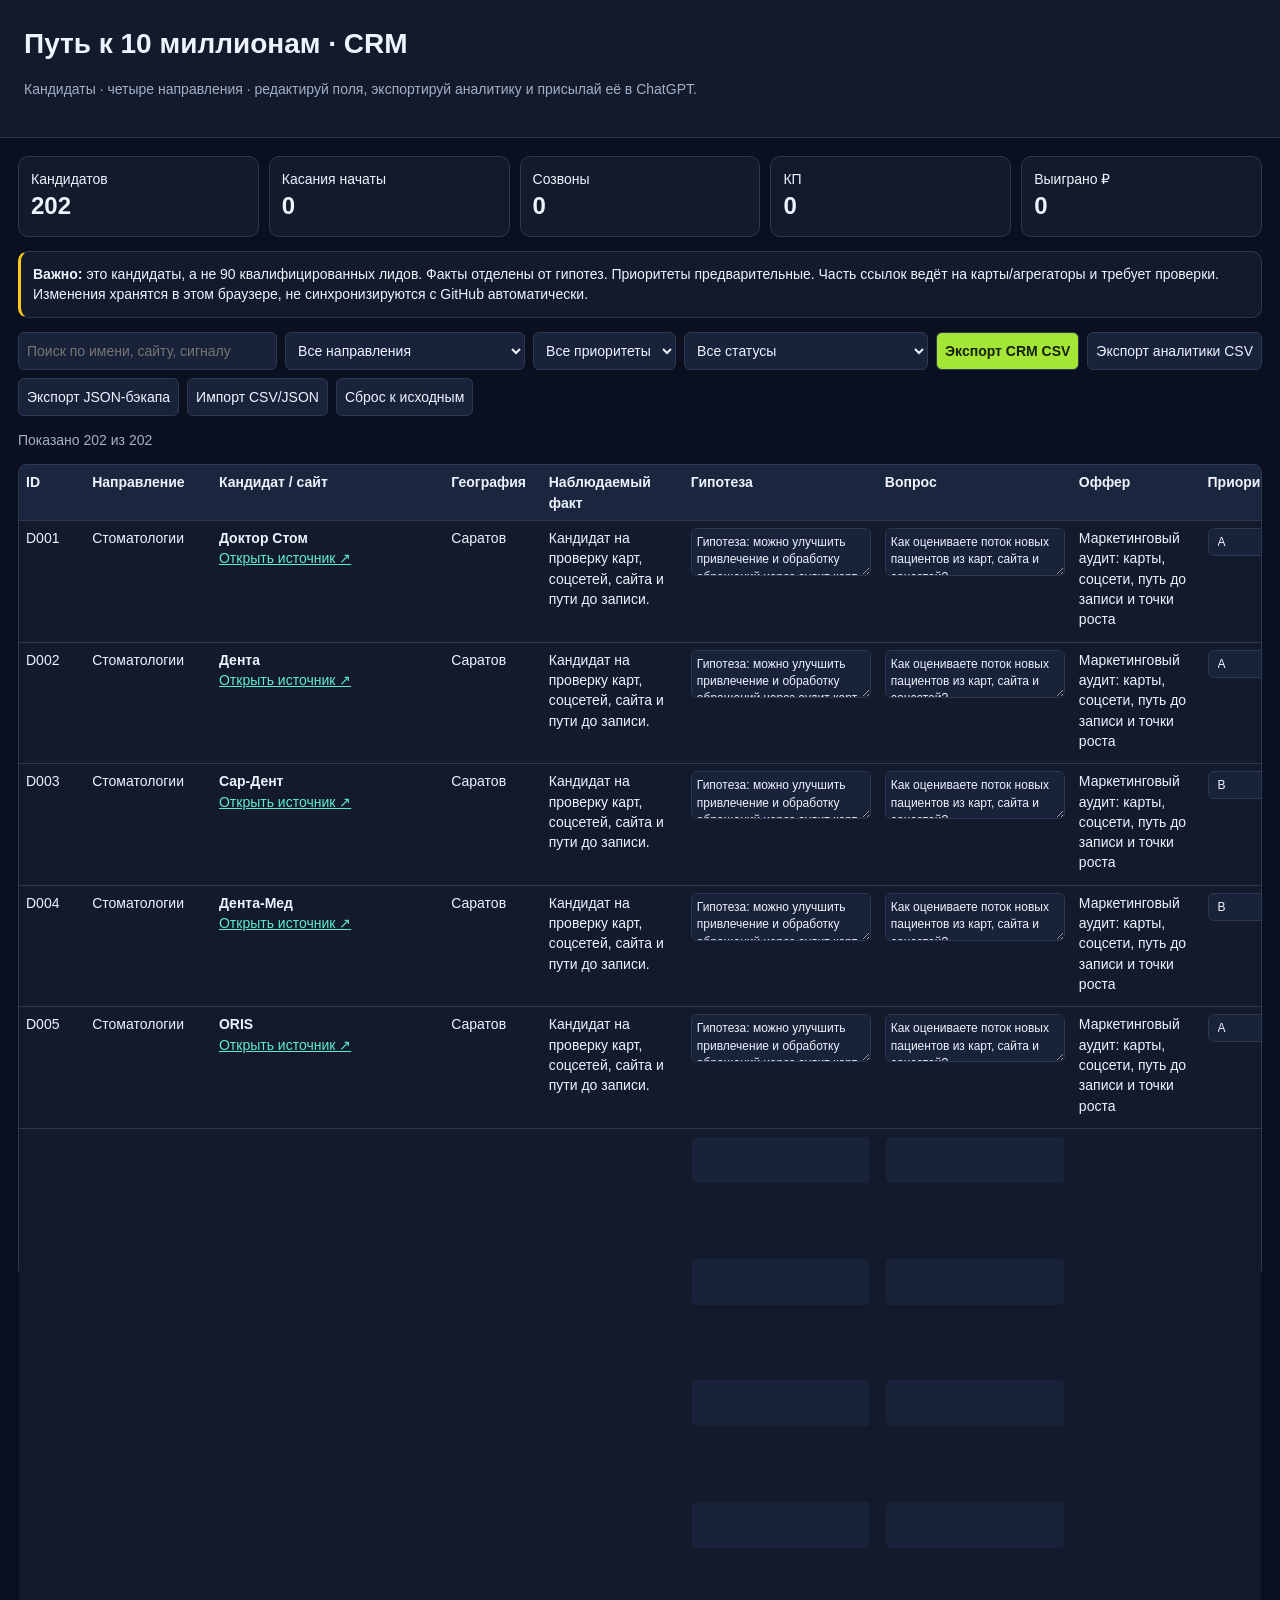
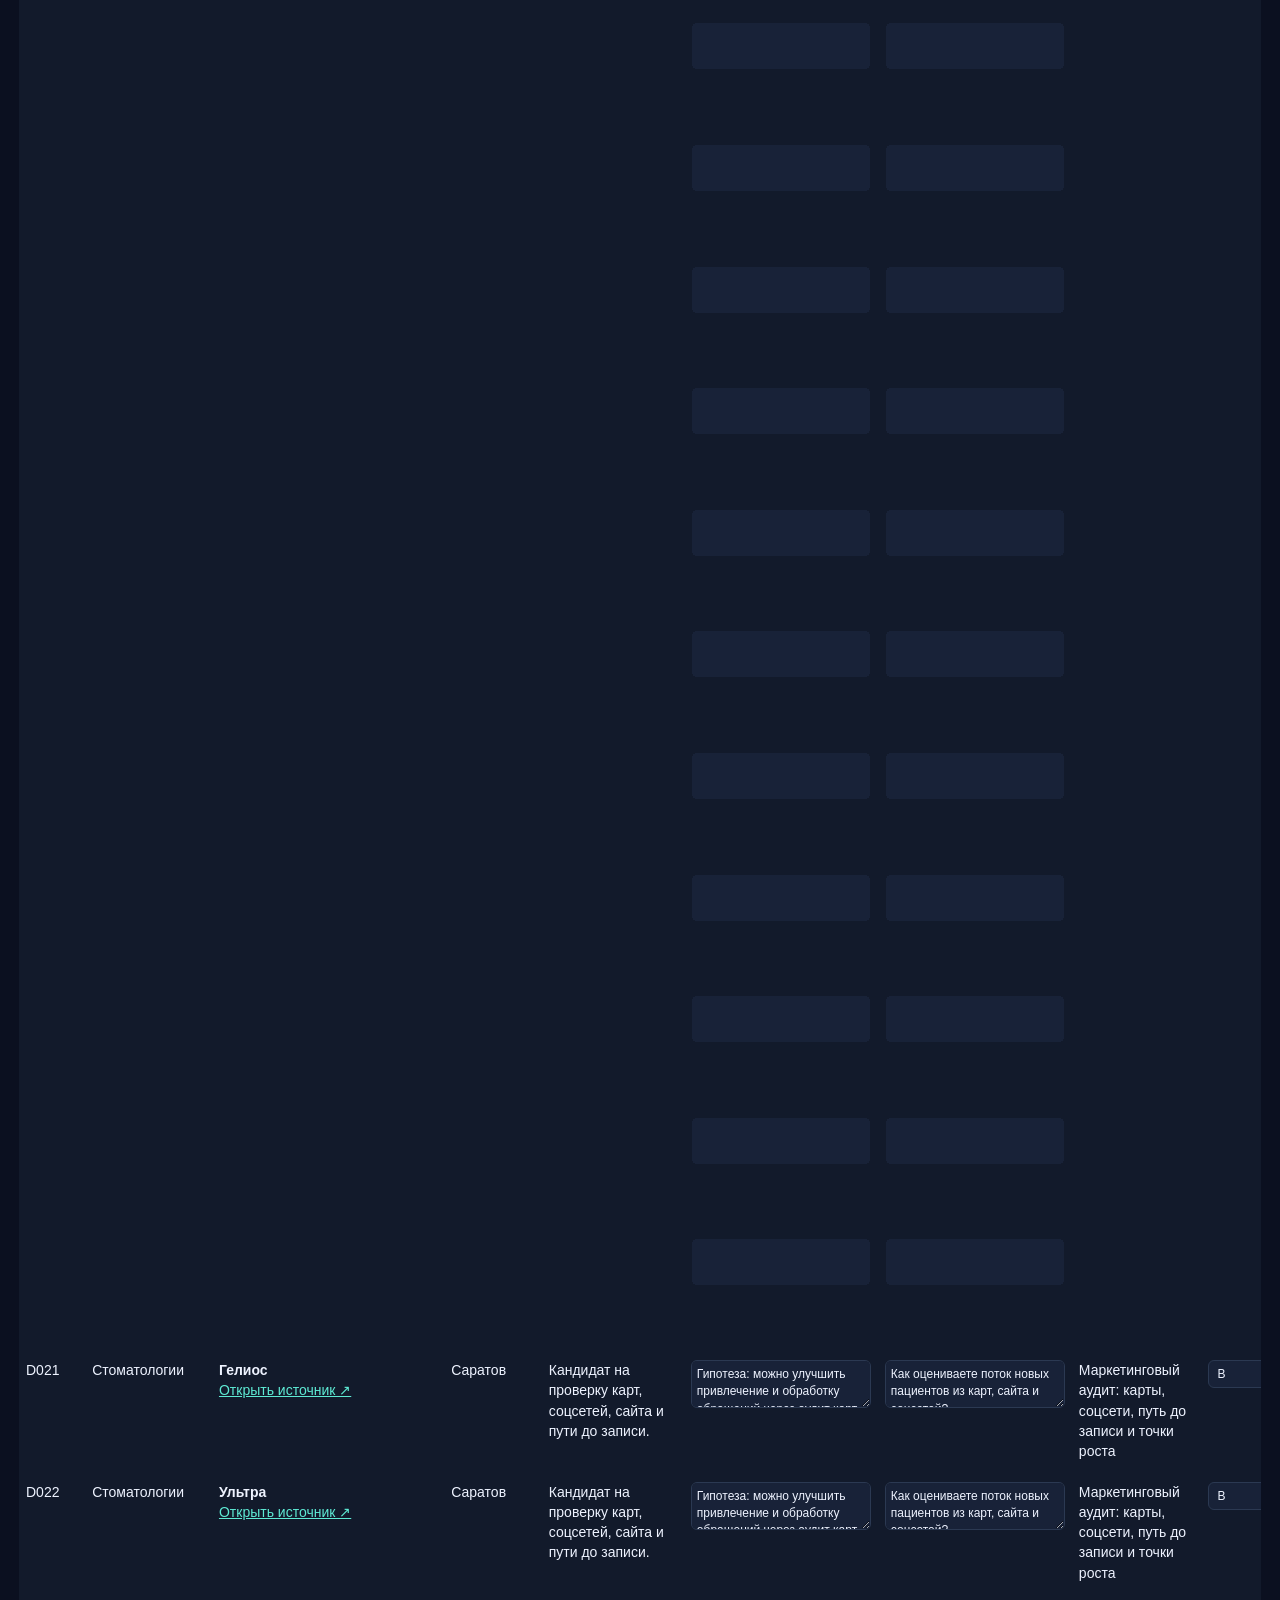
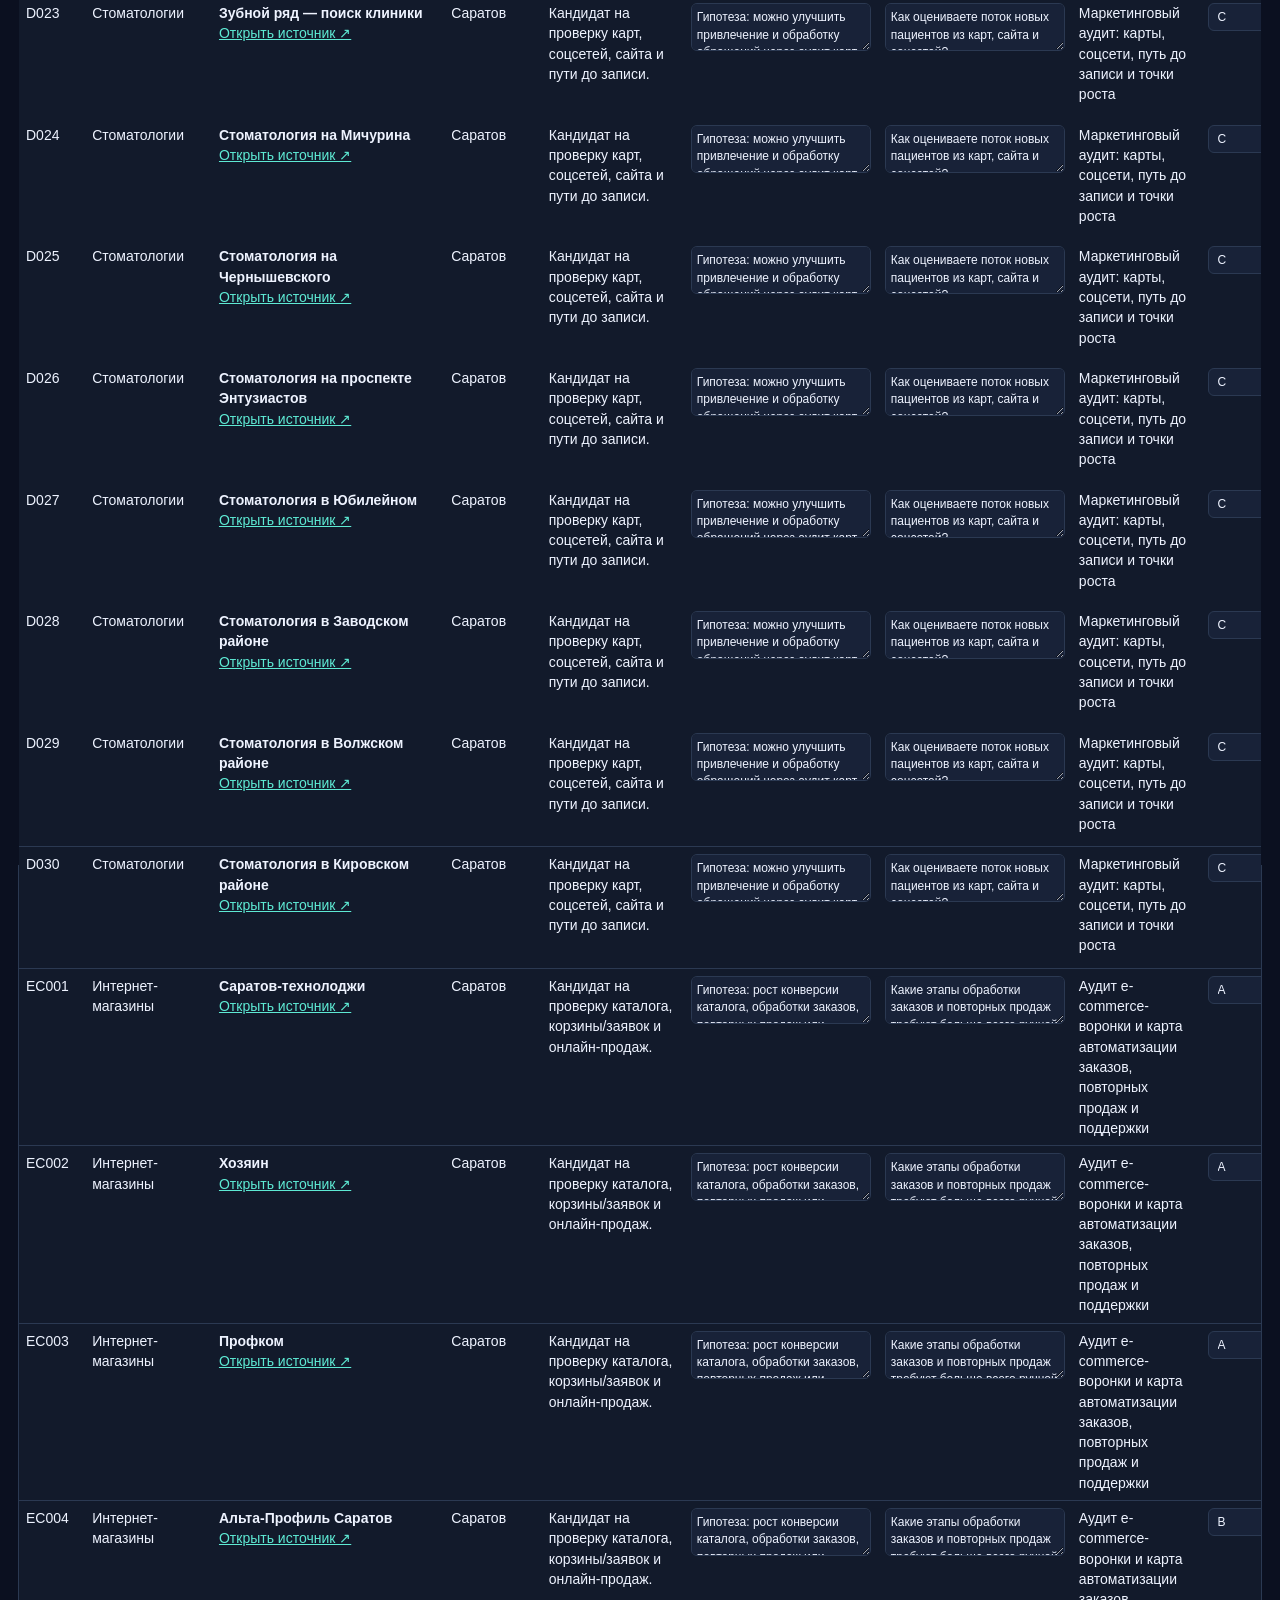
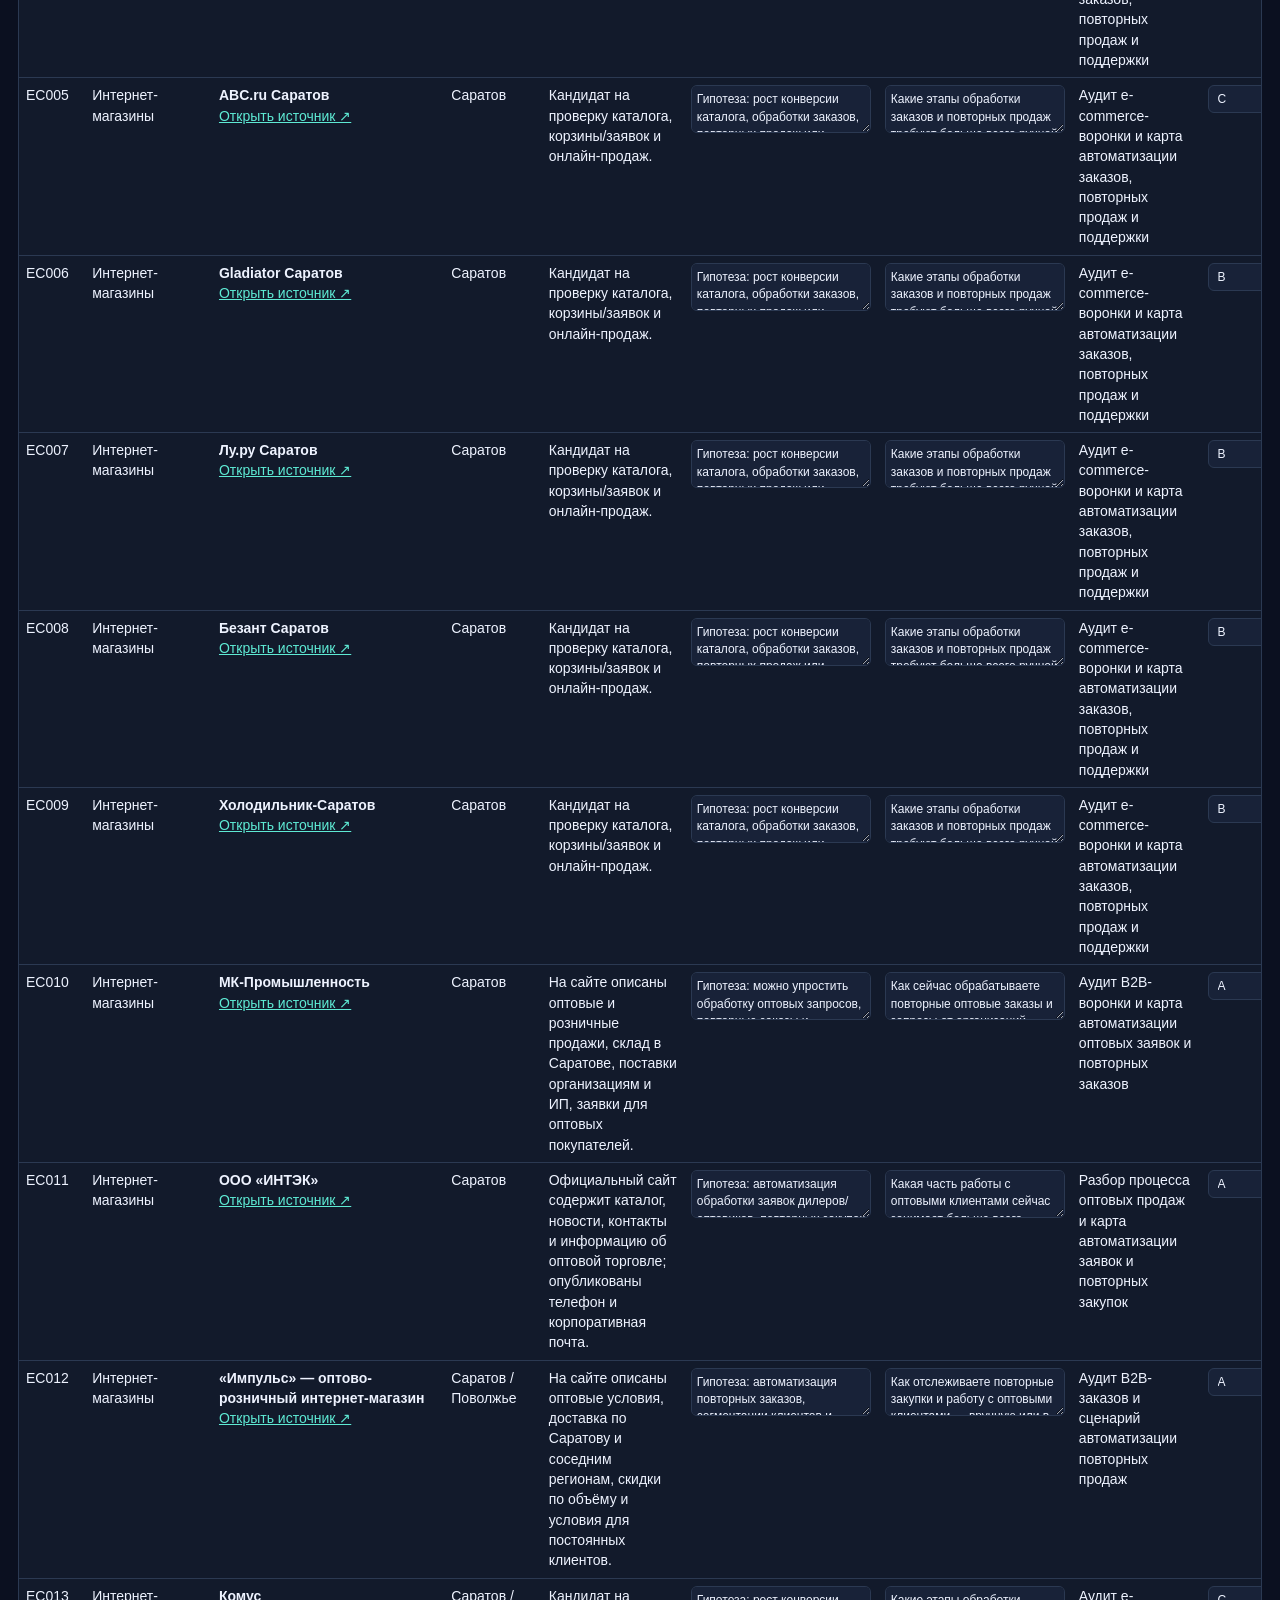
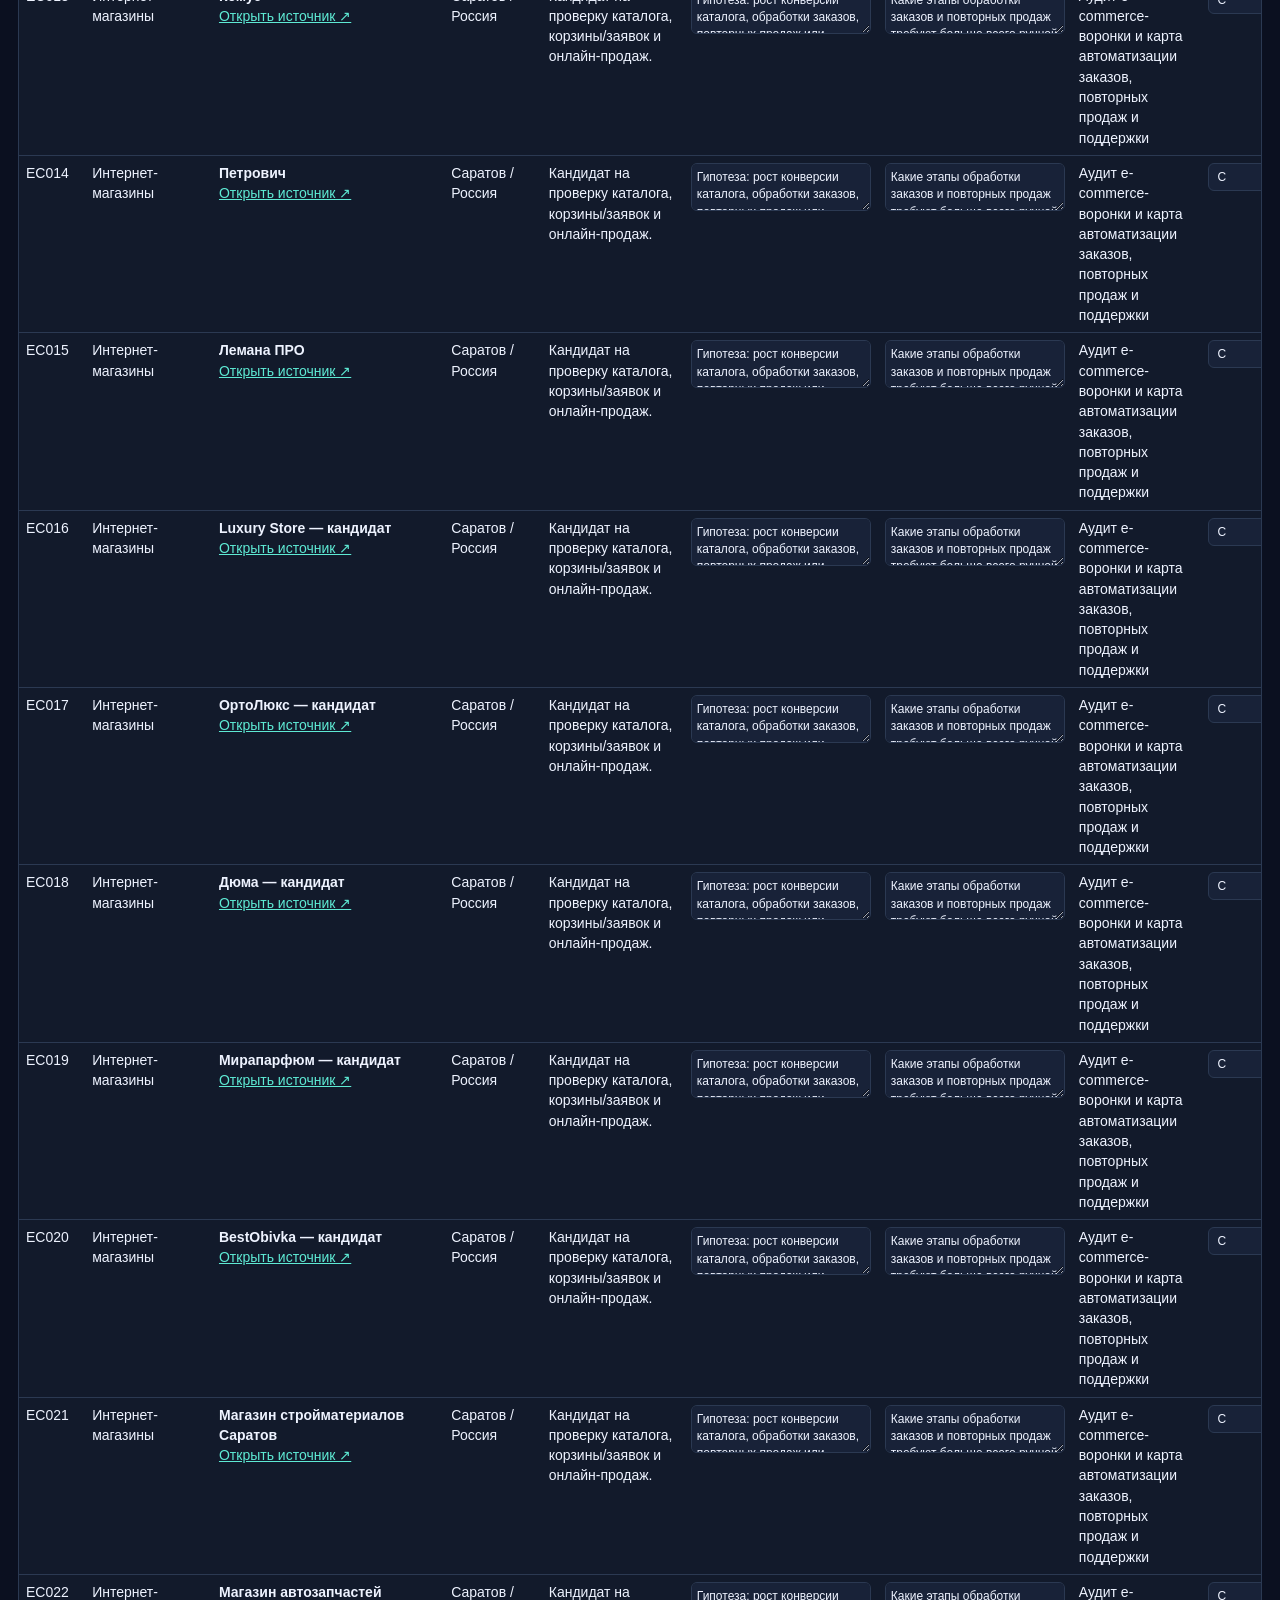
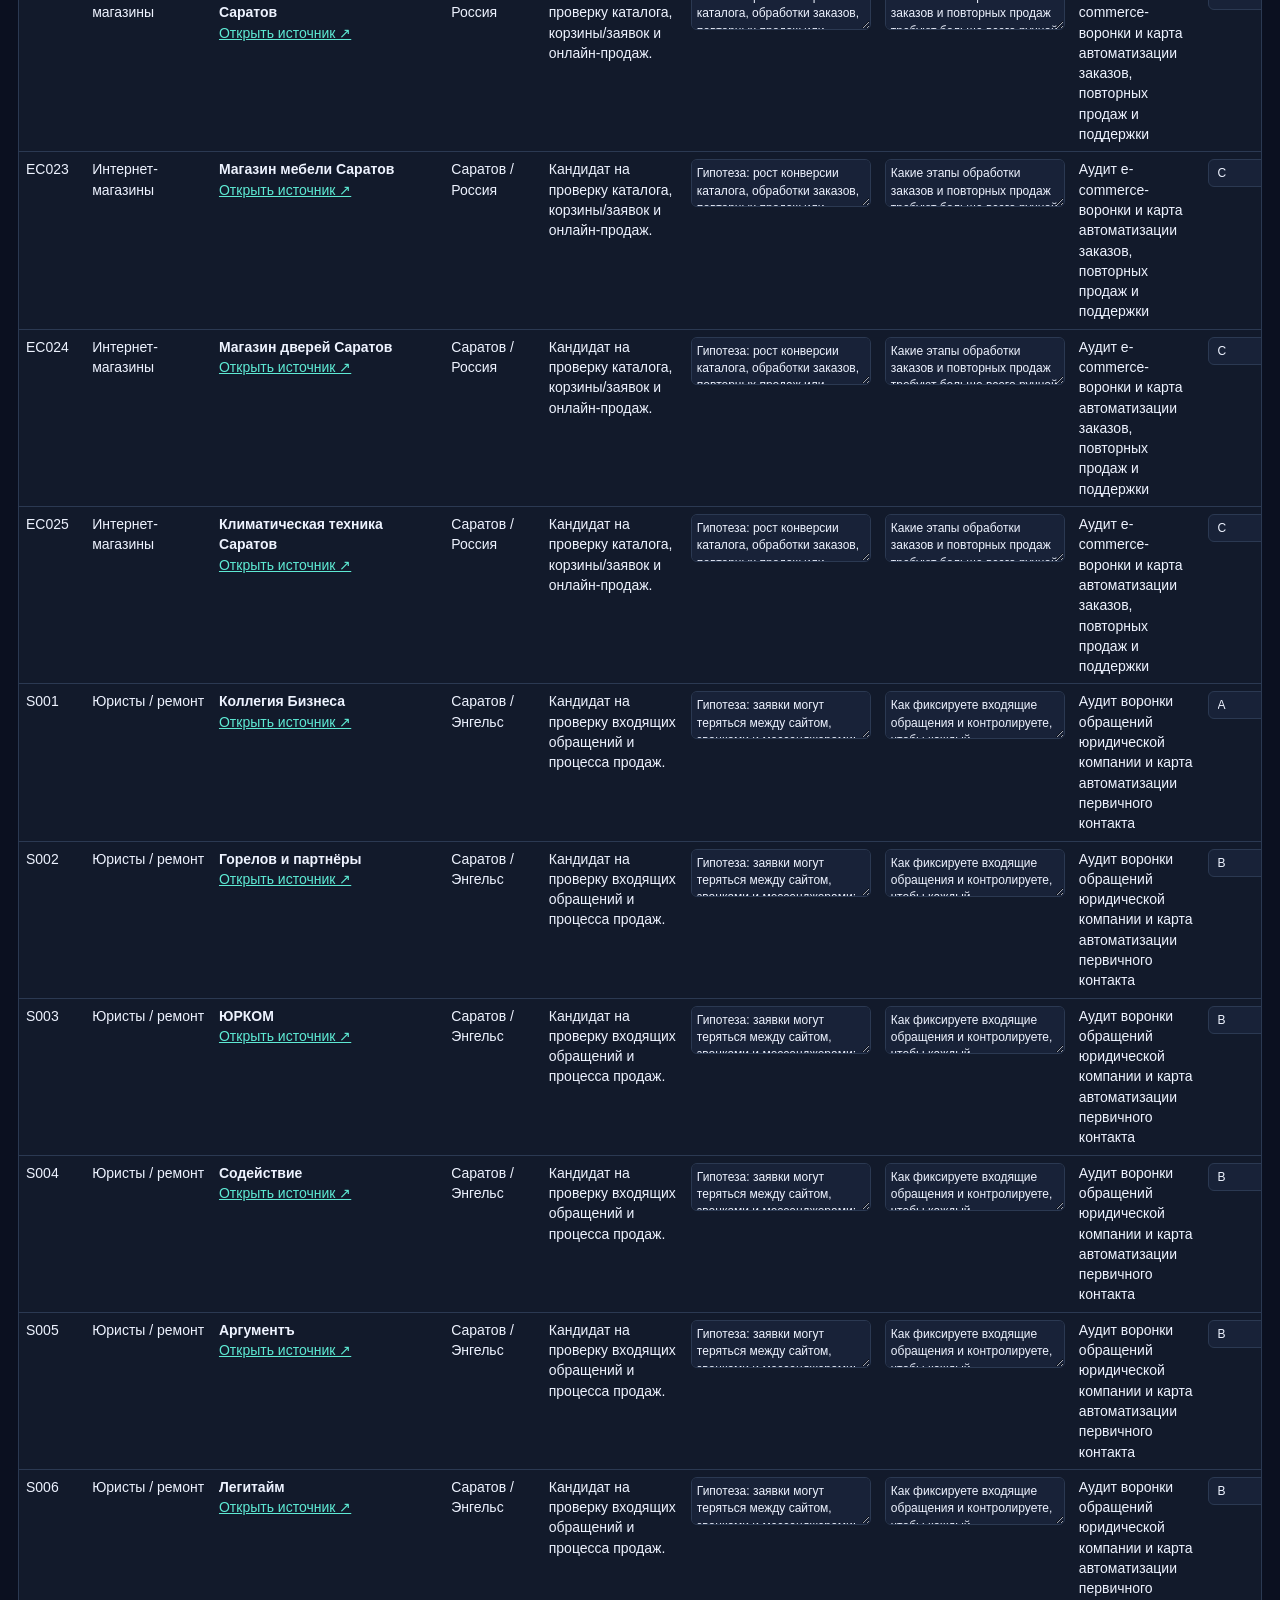
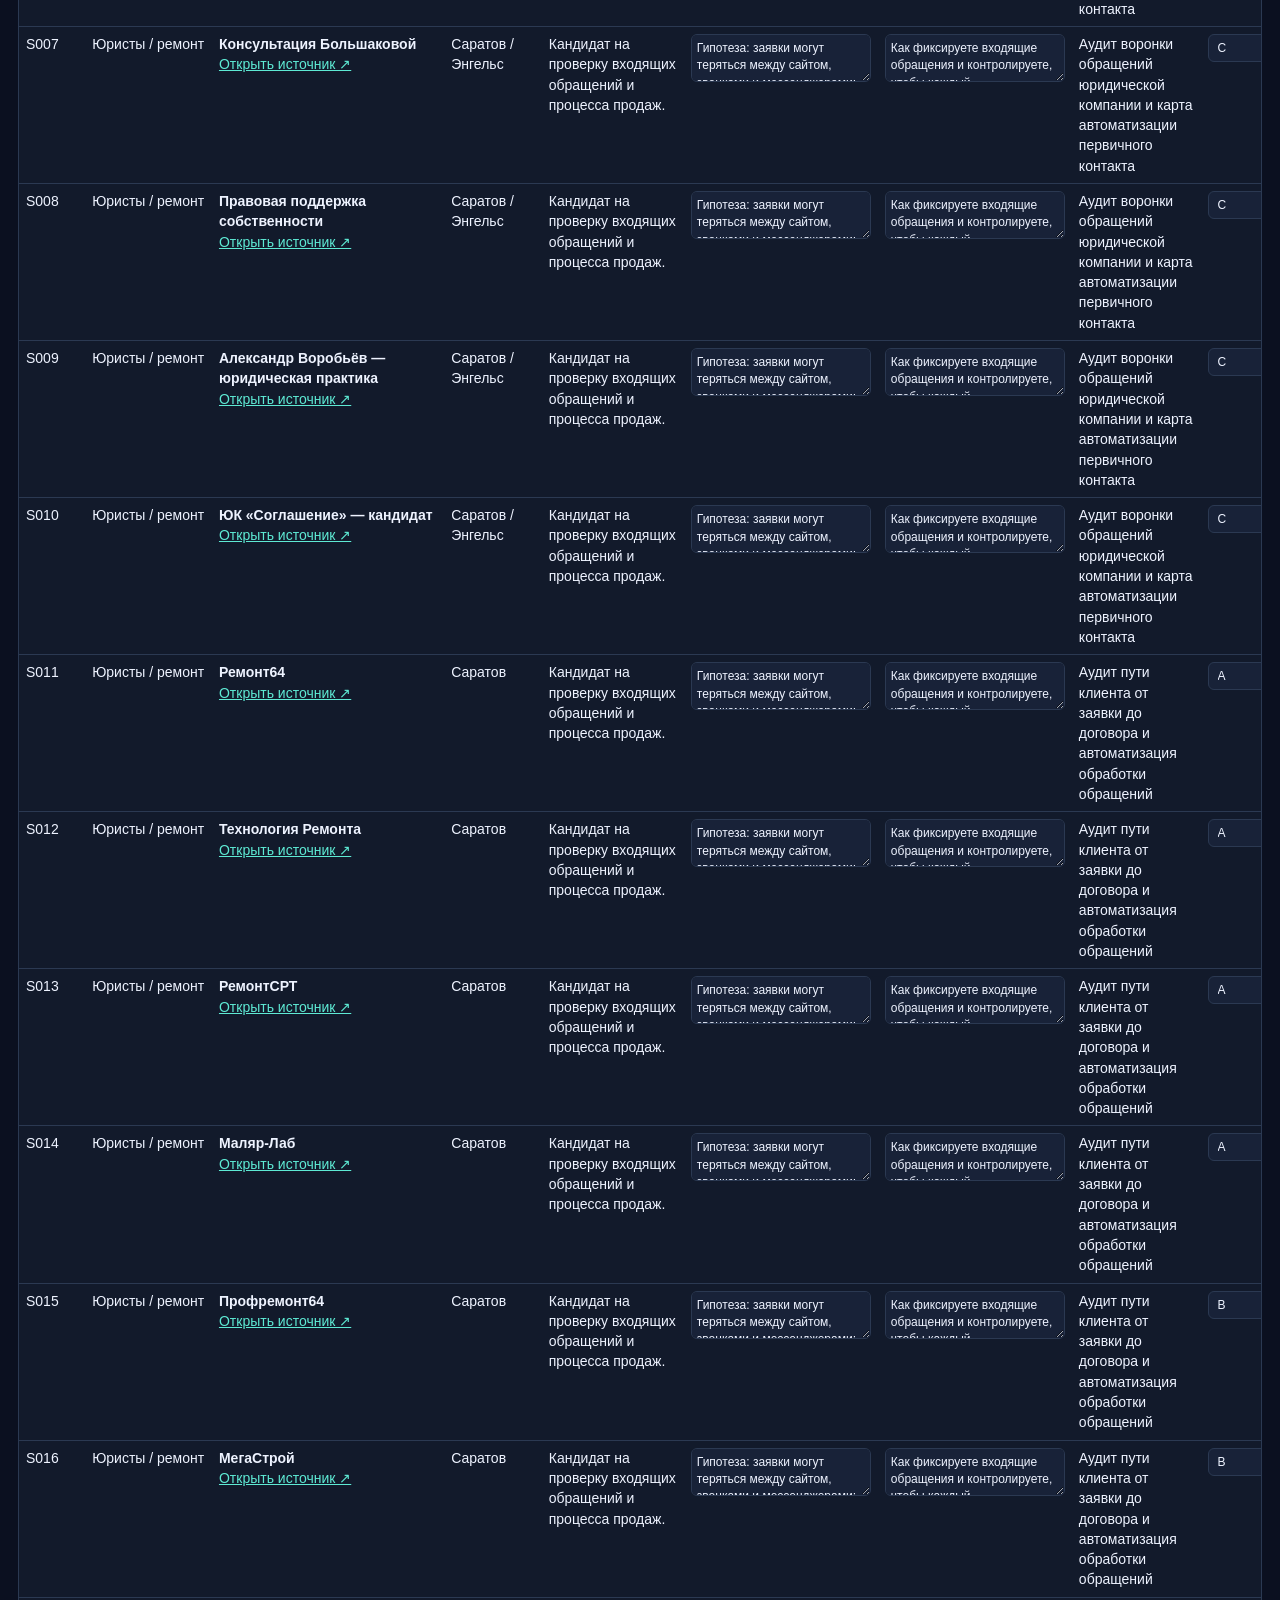
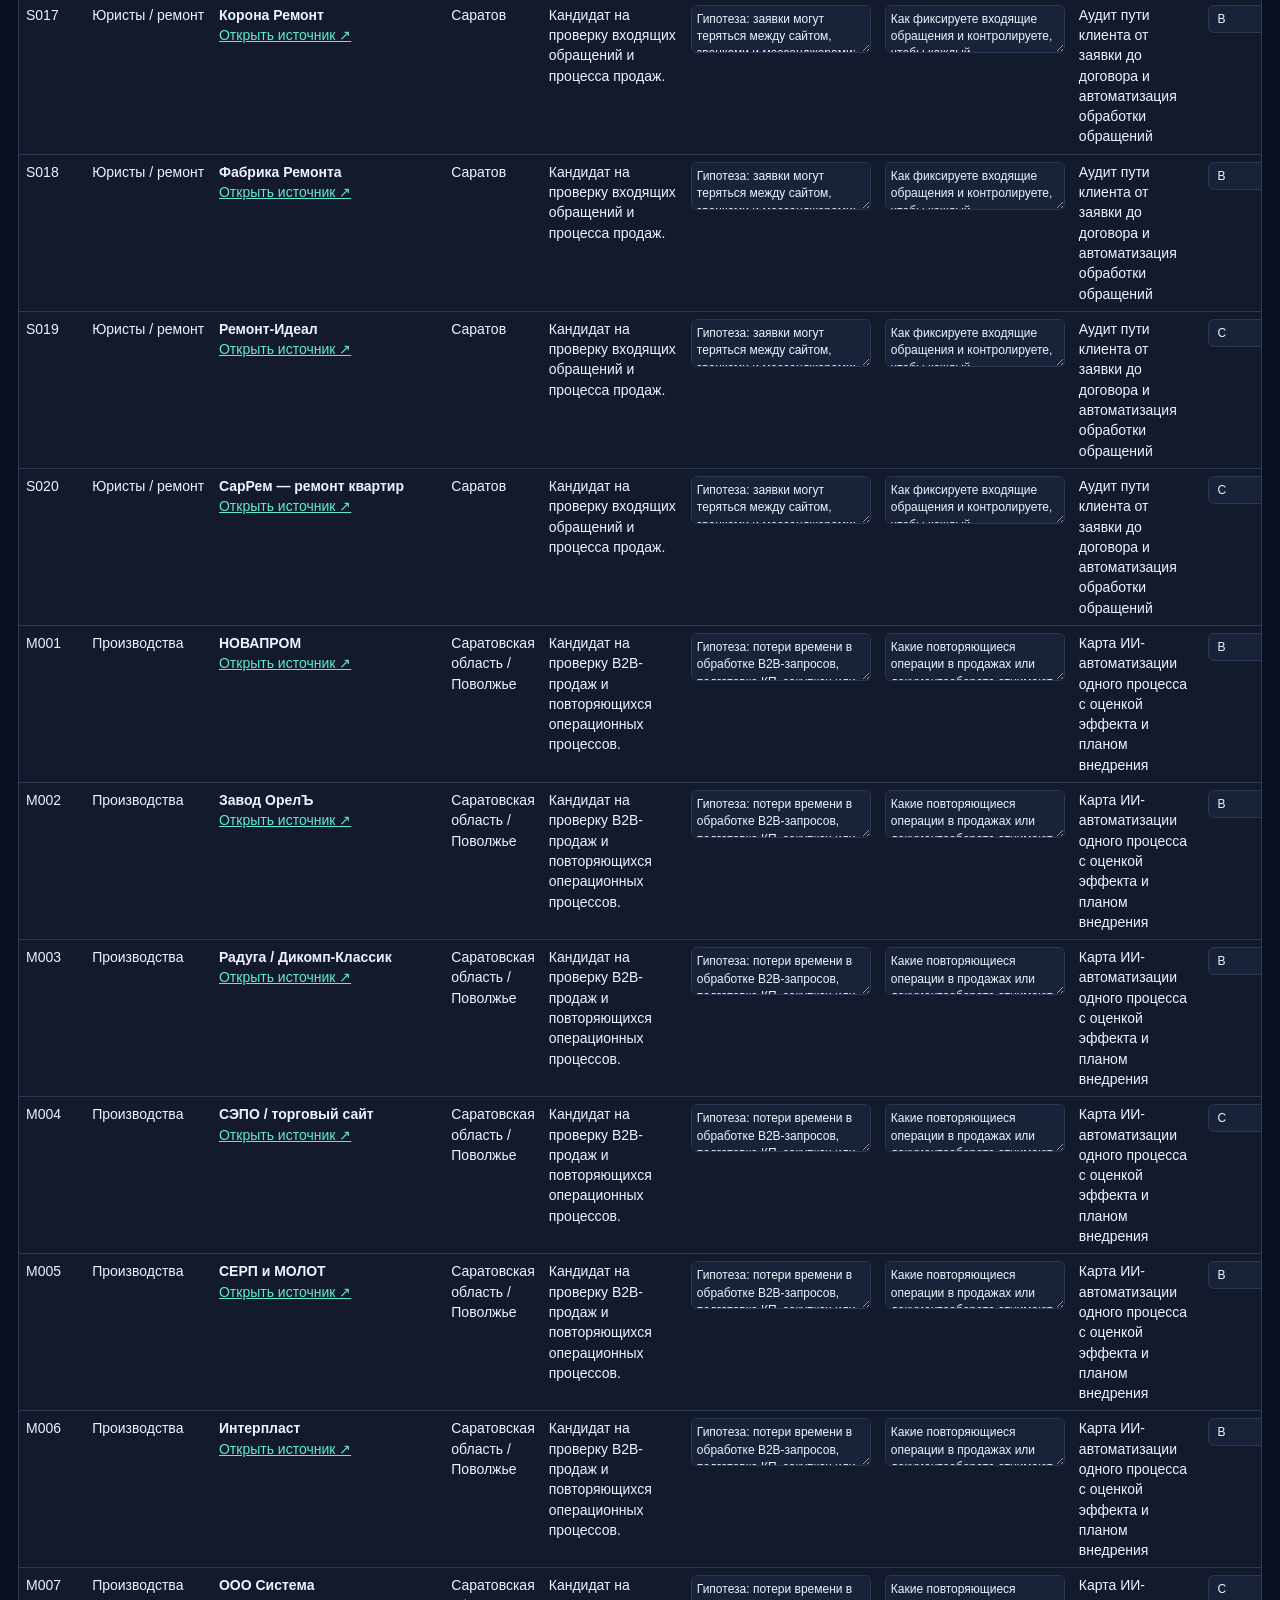
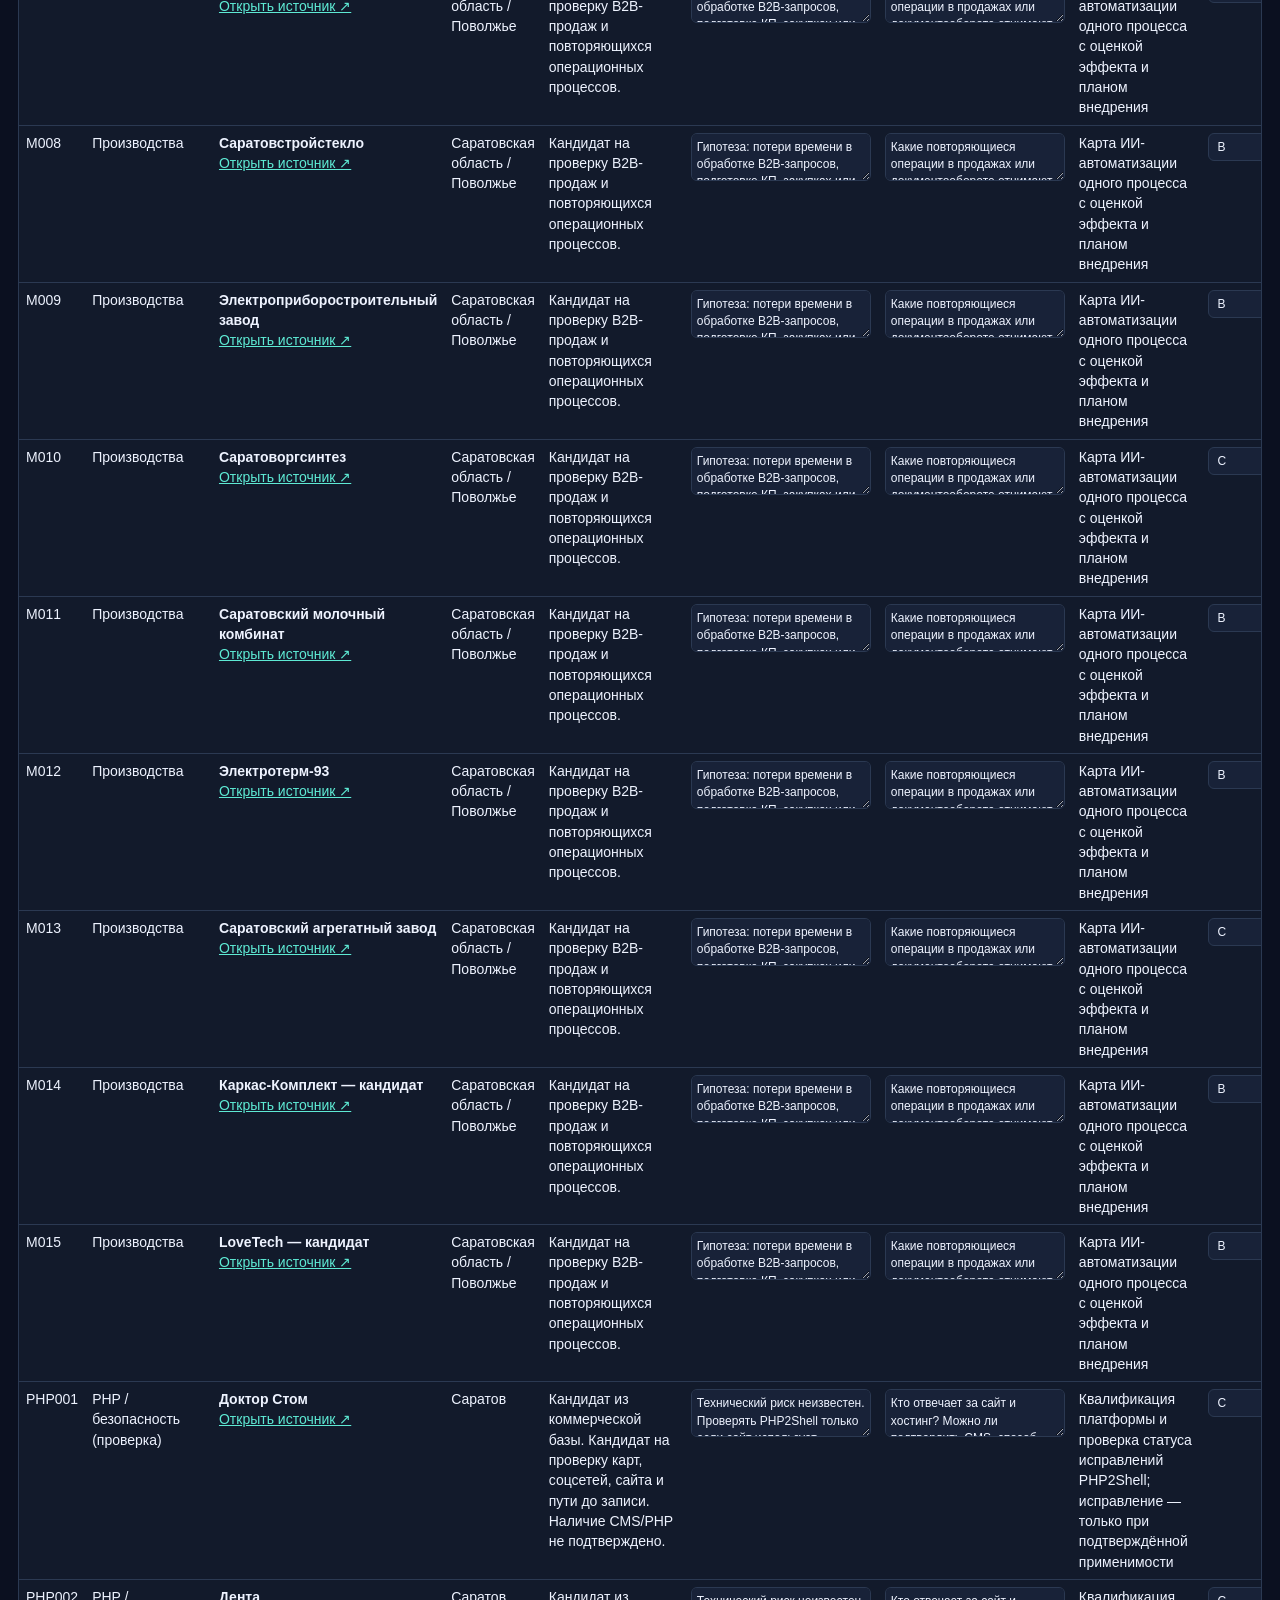
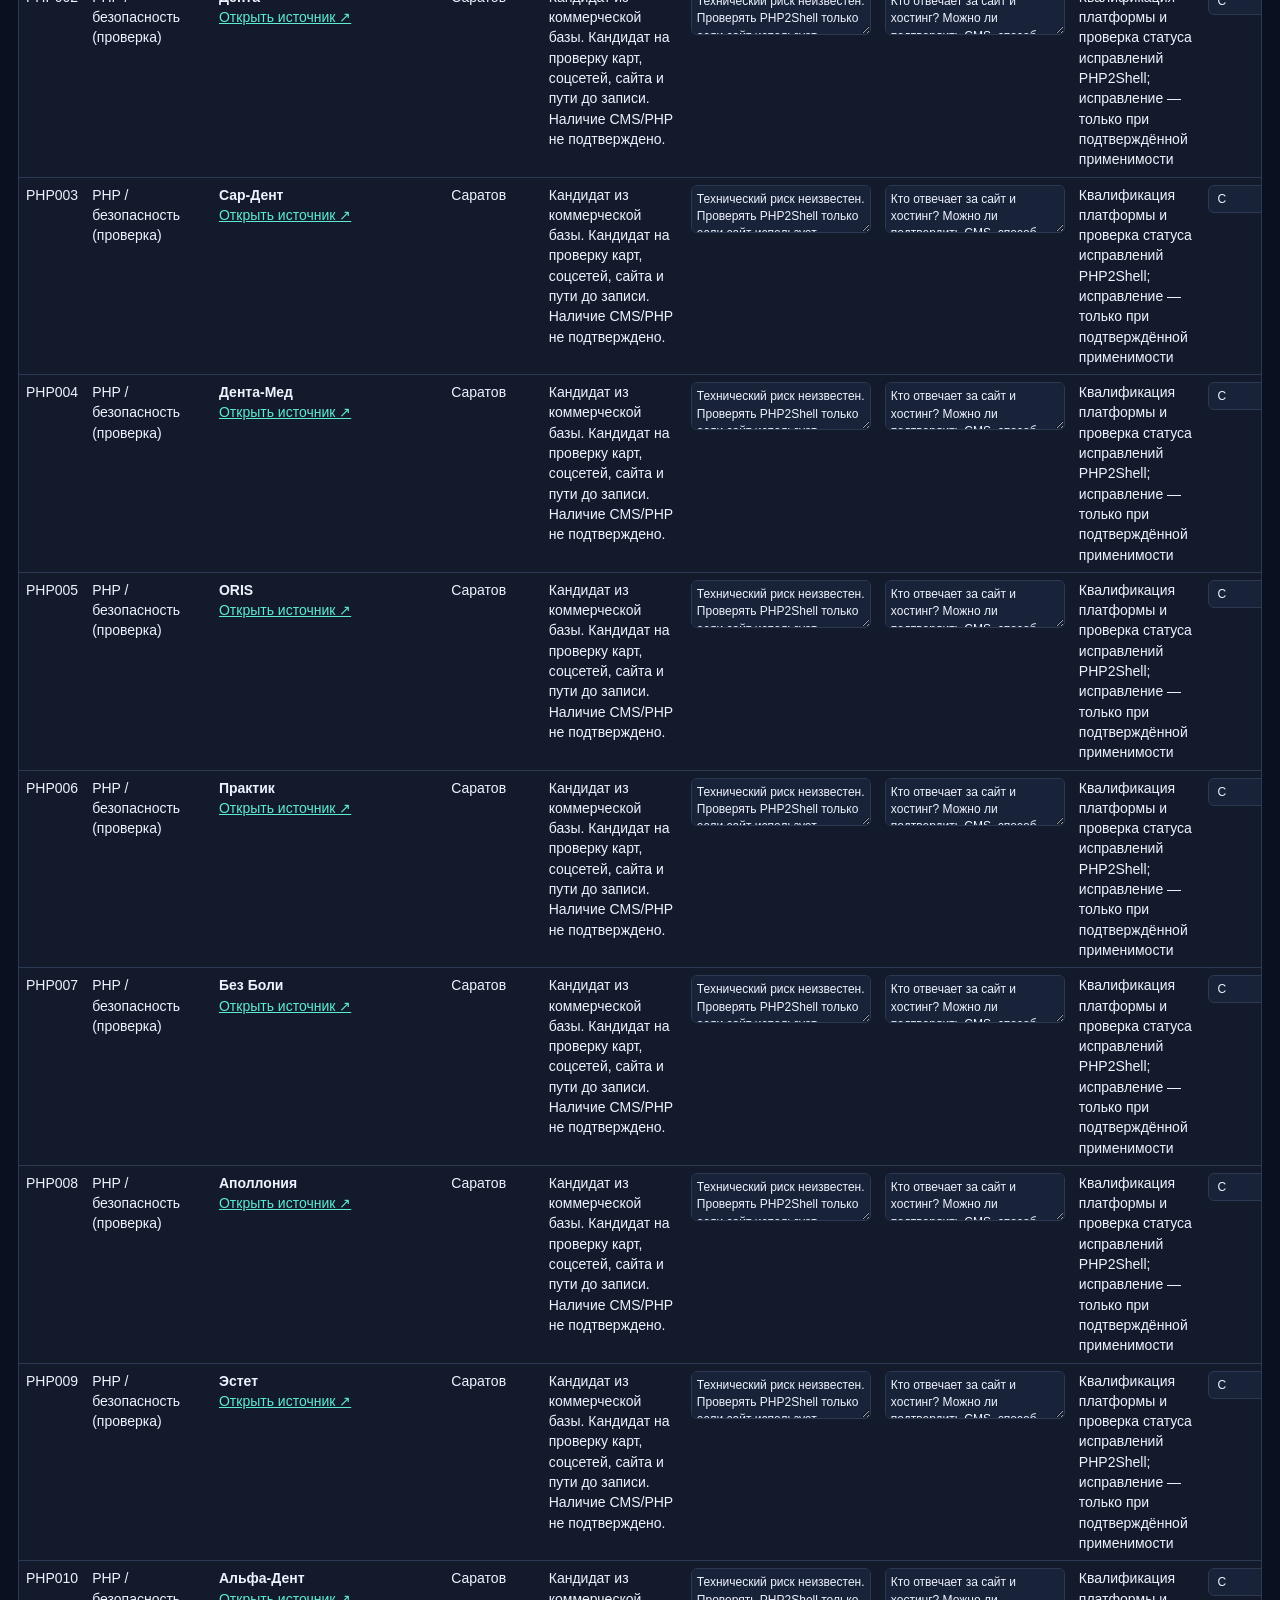
==== commit 16ed370d: "Sync embedded CRM seed with complete leads database" ====
--- a/crm/index.html
+++ b/crm/index.html
@@ -1 +1 @@
-<!doctype html><html lang="ru"><meta charset="utf-8"><meta name="viewport" content="width=device-width,initial-scale=1"><title>Путь к 10 млн — CRM</title><style>:root{--bg:#0b1020;--p:#121a2b;--p2:#182238;--line:#2b3952;--t:#eef3ff;--m:#a2b0c8;--a:#a3e635}*{box-sizing:border-box}body{margin:0;background:var(--bg);color:var(--t);font:14px/1.45 Segoe UI,Arial}header{padding:24px;border-bottom:1px solid var(--line);background:#121a2b}h1{margin:0 0 6px}p,.small{color:var(--m)}main{padding:18px;max-width:1800px;margin:auto}.stats{display:grid;grid-template-columns:repeat(5,1fr);gap:10px}.stat,.note{background:var(--p);border:1px solid var(--line);border-radius:10px;padding:12px}.stat strong{display:block;font-size:24px}.toolbar{display:flex;flex-wrap:wrap;gap:8px;margin:14px 0}.toolbar input{flex:1;min-width:200px}input,select,textarea,button{font:inherit;color:var(--t);background:var(--p2);border:1px solid var(--line);border-radius:6px;padding:8px}button{cursor:pointer}button.primary{background:var(--a);color:#17210a;font-weight:bold}.note{margin:14px 0;border-left:3px solid #facc15}.tablewrap{overflow:auto;border:1px solid var(--line);border-radius:8px}table{border-collapse:collapse;width:100%;min-width:1550px;background:var(--p)}td,th{padding:7px;border-bottom:1px solid var(--line);text-align:left;vertical-align:top}th{position:sticky;top:0;background:#1a263d;z-index:1}td input,td select,td textarea{width:100%;min-width:105px;padding:5px;font-size:12px}td textarea{min-width:180px;min-height:48px}a{color:#5eead4;overflow-wrap:anywhere}.tag{font-size:11px;color:#fde68a} @media(max-width:800px){.stats{grid-template-columns:repeat(2,1fr)}} </style><header><h1>Путь к 10 миллионам · CRM</h1><p>Кандидаты · четыре направления · редактируй поля, экспортируй аналитику и присылай её в ChatGPT.</p></header><main><div class="stats" id="stats"></div><div class="note"><b>Важно:</b> это кандидаты, а не 90 квалифицированных лидов. Факты отделены от гипотез. Приоритеты предварительные. Часть ссылок ведёт на карты/агрегаторы и требует проверки. Изменения хранятся в этом браузере, не синхронизируются с GitHub автоматически.</div><div class="toolbar"><input id="q" placeholder="Поиск по имени, сайту, сигналу"><select id="d"><option value="">Все направления</option><option value="dentistry">Стоматологии</option><option value="ecommerce">Интернет-магазины</option><option value="sales">Юристы / ремонт</option><option value="manufacturing">Производства</option><option value="producing">Продюсирование экспертов</option><option value="php">PHP / безопасность (проверка)</option></select><select id="p"><option value="">Все приоритеты</option><option>A</option><option>B</option><option>C</option></select><select id="s"><option value="">Все статусы</option><option>Найден</option><option>Первично проверен</option><option>Квалифицирован</option><option>Готов к контакту</option><option>Первое сообщение отправлено</option><option>Ответ получен</option><option>Диалог</option><option>Созвон назначен</option><option>Созвон проведён</option><option>КП отправлено</option><option>Переговоры</option><option>Выигран</option><option>Отказ</option><option>Follow-up позже</option></select><button class="primary" id="ex">Экспорт CRM CSV</button><button id="an">Экспорт аналитики CSV</button><button id="jb">Экспорт JSON-бэкапа</button><button id="ib">Импорт CSV/JSON</button><input id="file" type="file" accept=".csv,.json" hidden><button id="reset">Сброс к исходным</button></div><p id="count" class="small"></p><div class="tablewrap"><table><thead><tr><th>ID</th><th>Направление</th><th>Кандидат / сайт</th><th>География</th><th>Наблюдаемый факт</th><th>Гипотеза</th><th>Вопрос</th><th>Оффер</th><th>Приоритет</th><th>Скоринг /10</th><th>Статус</th><th>Контакт / ЛПР</th><th>Последнее действие</th><th>Следующее действие</th><th>Дата действия</th><th>Первое касание</th><th>Ответ</th><th>Созвоны</th><th>КП</th><th>Сумма ₽</th><th>Вероятность %</th><th>Причина отказа / заметки</th></tr></thead><tbody id="rows"></tbody></table></div><p>В конце дня жми «Экспорт аналитики CSV» и прикрепляй файл в ChatGPT. Не заноси чувствительные персональные данные.</p></main><script>const SEED=[{"id":"D001","direction":"dentistry","name":"Доктор Стом","geography":"Саратов","website":"https://www.stomsaratov.ru/","source_url":"https://www.stomsaratov.ru/","segment":"Стоматология среднего/среднего+ сегмента — подтвердить масштаб","observed_fact":"Кандидат на проверку карт, соцсетей, сайта и пути до записи.","pain_hypothesis":"Гипотеза: можно улучшить привлечение и обработку обращений через аудит карт, соцсетей и пути до записи.","question":"Как оцениваете поток новых пациентов из карт, сайта и соцсетей?","offer":"Маркетинговый аудит: карты, соцсети, путь до записи и точки роста","next_stage":"Проверить карты, соцсети, уровень клиники и удобство записи","public_contact":"https://www.stomsaratov.ru/","decision_maker":"Собственник / руководитель направления / ответственный специалист","priority":"A","score":7,"status":"Найден","consent_status":"Не проверено","last_checked":"2026-10-23","next_action":"Проверить официальный сайт, карты и соцсети","next_action_date":"2026-10-24","first_touch_date":"","last_activity":"","next_followup_date":"","reply_status":"Не отправлено","calls_booked":0,"proposals_sent":0,"deal_amount":0,"close_probability":0,"refusal_reason":"","notes":"Кандидат для исследования, не квалифицированный лид. Проверить первоисточник и отделять факт от гипотезы."},{"id":"D002","direction":"dentistry","name":"Дента","geography":"Саратов","website":"https://www.denta-sar.ru/","source_url":"https://www.denta-sar.ru/","segment":"Стоматология среднего/среднего+ сегмента — подтвердить масштаб","observed_fact":"Кандидат на проверку карт, соцсетей, сайта и пути до записи.","pain_hypothesis":"Гипотеза: можно улучшить привлечение и обработку обращений через аудит карт, соцсетей и пути до записи.","question":"Как оцениваете поток новых пациентов из карт, сайта и соцсетей?","offer":"Маркетинговый аудит: карты, соцсети, путь до записи и точки роста","next_stage":"Проверить карты, соцсети, уровень клиники и удобство записи","public_contact":"https://www.denta-sar.ru/","decision_maker":"Собственник / руководитель направления / ответственный специалист","priority":"A","score":7,"status":"Найден","consent_status":"Не проверено","last_checked":"2026-10-23","next_action":"Проверить официальный сайт, карты и соцсети","next_action_date":"2026-10-24","first_touch_date":"","last_activity":"","next_followup_date":"","reply_status":"Не отправлено","calls_booked":0,"proposals_sent":0,"deal_amount":0,"close_probability":0,"refusal_reason":"","notes":"Кандидат для исследования, не квалифицированный лид. Проверить первоисточник и отделять факт от гипотезы."},{"id":"D003","direction":"dentistry","name":"Сар-Дент","geography":"Саратов","website":"https://www.sar-dent.ru/","source_url":"https://www.sar-dent.ru/","segment":"Стоматология среднего/среднего+ сегмента — подтвердить масштаб","observed_fact":"Кандидат на проверку карт, соцсетей, сайта и пути до записи.","pain_hypothesis":"Гипотеза: можно улучшить привлечение и обработку обращений через аудит карт, соцсетей и пути до записи.","question":"Как оцениваете поток новых пациентов из карт, сайта и соцсетей?","offer":"Маркетинговый аудит: карты, соцсети, путь до записи и точки роста","next_stage":"Проверить карты, соцсети, уровень клиники и удобство записи","public_contact":"https://www.sar-dent.ru/","decision_maker":"Собственник / руководитель направления / ответственный специалист","priority":"B","score":5,"status":"Найден","consent_status":"Не проверено","last_checked":"2026-10-23","next_action":"Проверить официальный сайт, карты и соцсети","next_action_date":"2026-10-24","first_touch_date":"","last_activity":"","next_followup_date":"","reply_status":"Не отправлено","calls_booked":0,"proposals_sent":0,"deal_amount":0,"close_probability":0,"refusal_reason":"","notes":"Кандидат для исследования, не квалифицированный лид. Проверить первоисточник и отделять факт от гипотезы."},{"id":"D004","direction":"dentistry","name":"Дента-Мед","geography":"Саратов","website":"https://dentamed-sar.ru/","source_url":"https://dentamed-sar.ru/","segment":"Стоматология среднего/среднего+ сегмента — подтвердить масштаб","observed_fact":"Кандидат на проверку карт, соцсетей, сайта и пути до записи.","pain_hypothesis":"Гипотеза: можно улучшить привлечение и обработку обращений через аудит карт, соцсетей и пути до записи.","question":"Как оцениваете поток новых пациентов из карт, сайта и соцсетей?","offer":"Маркетинговый аудит: карты, соцсети, путь до записи и точки роста","next_stage":"Проверить карты, соцсети, уровень клиники и удобство записи","public_contact":"https://dentamed-sar.ru/","decision_maker":"Собственник / руководитель направления / ответственный специалист","priority":"B","score":5,"status":"Найден","consent_status":"Не проверено","last_checked":"2026-10-23","next_action":"Проверить официальный сайт, карты и соцсети","next_action_date":"2026-10-24","first_touch_date":"","last_activity":"","next_followup_date":"","reply_status":"Не отправлено","calls_booked":0,"proposals_sent":0,"deal_amount":0,"close_probability":0,"refusal_reason":"","notes":"Кандидат для исследования, не квалифицированный лид. Проверить первоисточник и отделять факт от гипотезы."},{"id":"D005","direction":"dentistry","name":"ORIS","geography":"Саратов","website":"https://www.oris-dental.ru/","source_url":"https://www.oris-dental.ru/","segment":"Стоматология среднего/среднего+ сегмента — подтвердить масштаб","observed_fact":"Кандидат на проверку карт, соцсетей, сайта и пути до записи.","pain_hypothesis":"Гипотеза: можно улучшить привлечение и обработку обращений через аудит карт, соцсетей и пути до записи.","question":"Как оцениваете поток новых пациентов из карт, сайта и соцсетей?","offer":"Маркетинговый аудит: карты, соцсети, путь до записи и точки роста","next_stage":"Проверить карты, соцсети, уровень клиники и удобство записи","public_contact":"https://www.oris-dental.ru/","decision_maker":"Собственник / руководитель направления / ответственный специалист","priority":"A","score":6,"status":"Найден","consent_status":"Не проверено","last_checked":"2026-10-23","next_action":"Проверить официальный сайт, карты и соцсети","next_action_date":"2026-10-24","first_touch_date":"","last_activity":"","next_followup_date":"","reply_status":"Не отправлено","calls_booked":0,"proposals_sent":0,"deal_amount":0,"close_probability":0,"refusal_reason":"","notes":"Кандидат для исследования, не квалифицированный лид. Проверить первоисточник и отделять факт от гипотезы."},{"id":"D006","direction":"dentistry","name":"Практик","geography":"Саратов","website":"https://praktic.net/","source_url":"https://praktic.net/","segment":"Стоматология среднего/среднего+ сегмента — подтвердить масштаб","observed_fact":"Кандидат на проверку карт, соцсетей, сайта и пути до записи.","pain_hypothesis":"Гипотеза: можно улучшить привлечение и обработку обращений через аудит карт, соцсетей и пути до записи.","question":"Как оцениваете поток новых пациентов из карт, сайта и соцсетей?","offer":"Маркетинговый аудит: карты, соцсети, путь до записи и точки роста","next_stage":"Проверить карты, соцсети, уровень клиники и удобство записи","public_contact":"https://praktic.net/","decision_maker":"Собственник / руководитель направления / ответственный специалист","priority":"B","score":5,"status":"Найден","consent_status":"Не проверено","last_checked":"2026-10-23","next_action":"Проверить официальный сайт, карты и соцсети","next_action_date":"2026-10-24","first_touch_date":"","last_activity":"","next_followup_date":"","reply_status":"Не отправлено","calls_booked":0,"proposals_sent":0,"deal_amount":0,"close_probability":0,"refusal_reason":"","notes":"Кандидат для исследования, не квалифицированный лид. Проверить первоисточник и отделять факт от гипотезы."},{"id":"D007","direction":"dentistry","name":"Без Боли","geography":"Саратов","website":"https://yandex.ru/maps/?text=Стоматология%20Без%20Боли%20Саратов","source_url":"https://yandex.ru/maps/?text=Стоматология%20Без%20Боли%20Саратов","segment":"Стоматология среднего/среднего+ сегмента — подтвердить масштаб","observed_fact":"Кандидат на проверку карт, соцсетей, сайта и пути до записи.","pain_hypothesis":"Гипотеза: можно улучшить привлечение и обработку обращений через аудит карт, соцсетей и пути до записи.","question":"Как оцениваете поток новых пациентов из карт, сайта и соцсетей?","offer":"Маркетинговый аудит: карты, соцсети, путь до записи и точки роста","next_stage":"Проверить карты, соцсети, уровень клиники и удобство записи","public_contact":"https://yandex.ru/maps/?text=Стоматология%20Без%20Боли%20Саратов","decision_maker":"Собственник / руководитель направления / ответственный специалист","priority":"A","score":7,"status":"Найден","consent_status":"Не проверено","last_checked":"2026-10-23","next_action":"Подтвердить конкретную клинику, сайт и средний/средний+ сегмент","next_action_date":"2026-10-24","first_touch_date":"","last_activity":"","next_followup_date":"","reply_status":"Не отправлено","calls_booked":0,"proposals_sent":0,"deal_amount":0,"close_probability":0,"refusal_reason":"","notes":"Кандидат для исследования, не квалифицированный лид. Проверить первоисточник и отделять факт от гипотезы."},{"id":"D008","direction":"dentistry","name":"Аполлония","geography":"Саратов","website":"https://yandex.ru/maps/?text=Аполлония%20стоматология%20Саратов","source_url":"https://yandex.ru/maps/?text=Аполлония%20стоматология%20Саратов","segment":"Стоматология среднего/среднего+ сегмента — подтвердить масштаб","observed_fact":"Кандидат на проверку карт, соцсетей, сайта и пути до записи.","pain_hypothesis":"Гипотеза: можно улучшить привлечение и обработку обращений через аудит карт, соцсетей и пути до записи.","question":"Как оцениваете поток новых пациентов из карт, сайта и соцсетей?","offer":"Маркетинговый аудит: карты, соцсети, путь до записи и точки роста","next_stage":"Проверить карты, соцсети, уровень клиники и удобство записи","public_contact":"https://yandex.ru/maps/?text=Аполлония%20стоматология%20Саратов","decision_maker":"Собственник / руководитель направления / ответственный специалист","priority":"C","score":3,"status":"Найден","consent_status":"Не проверено","last_checked":"2026-10-23","next_action":"Подтвердить конкретную клинику, сайт и средний/средний+ сегмент","next_action_date":"2026-10-24","first_touch_date":"","last_activity":"","next_followup_date":"","reply_status":"Не отправлено","calls_booked":0,"proposals_sent":0,"deal_amount":0,"close_probability":0,"refusal_reason":"","notes":"Кандидат для исследования, не квалифицированный лид. Проверить первоисточник и отделять факт от гипотезы."},{"id":"D009","direction":"dentistry","name":"Эстет","geography":"Саратов","website":"https://yandex.ru/maps/?text=Эстет%20стоматология%20Саратов","source_url":"https://yandex.ru/maps/?text=Эстет%20стоматология%20Саратов","segment":"Стоматология среднего/среднего+ сегмента — подтвердить масштаб","observed_fact":"Кандидат на проверку карт, соцсетей, сайта и пути до записи.","pain_hypothesis":"Гипотеза: можно улучшить привлечение и обработку обращений через аудит карт, соцсетей и пути до записи.","question":"Как оцениваете поток новых пациентов из карт, сайта и соцсетей?","offer":"Маркетинговый аудит: карты, соцсети, путь до записи и точки роста","next_stage":"Проверить карты, соцсети, уровень клиники и удобство записи","public_contact":"https://yandex.ru/maps/?text=Эстет%20стоматология%20Саратов","decision_maker":"Собственник / руководитель направления / ответственный специалист","priority":"C","score":3,"status":"Найден","consent_status":"Не проверено","last_checked":"2026-10-23","next_action":"Подтвердить конкретную клинику, сайт и средний/средний+ сегмент","next_action_date":"2026-10-24","first_touch_date":"","last_activity":"","next_followup_date":"","reply_status":"Не отправлено","calls_booked":0,"proposals_sent":0,"deal_amount":0,"close_probability":0,"refusal_reason":"","notes":"Кандидат для исследования, не квалифицированный лид. Проверить первоисточник и отделять факт от гипотезы."},{"id":"D010","direction":"dentistry","name":"Альфа-Дент","geography":"Саратов","website":"https://yandex.ru/maps/?text=Альфа-Дент%20стоматология%20Саратов","source_url":"https://yandex.ru/maps/?text=Альфа-Дент%20стоматология%20Саратов","segment":"Стоматология среднего/среднего+ сегмента — подтвердить масштаб","observed_fact":"Кандидат на проверку карт, соцсетей, сайта и пути до записи.","pain_hypothesis":"Гипотеза: можно улучшить привлечение и обработку обращений через аудит карт, соцсетей и пути до записи.","question":"Как оцениваете поток новых пациентов из карт, сайта и соцсетей?","offer":"Маркетинговый аудит: карты, соцсети, путь до записи и точки роста","next_stage":"Проверить карты, соцсети, уровень клиники и удобство записи","public_contact":"https://yandex.ru/maps/?text=Альфа-Дент%20стоматология%20Саратов","decision_maker":"Собственник / руководитель направления / ответственный специалист","priority":"C","score":3,"status":"Найден","consent_status":"Не проверено","last_checked":"2026-10-23","next_action":"Подтвердить конкретную клинику, сайт и средний/средний+ сегмент","next_action_date":"2026-10-24","first_touch_date":"","last_activity":"","next_followup_date":"","reply_status":"Не отправлено","calls_booked":0,"proposals_sent":0,"deal_amount":0,"close_probability":0,"refusal_reason":"","notes":"Кандидат для исследования, не квалифицированный лид. Проверить первоисточник и отделять факт от гипотезы."},{"id":"D011","direction":"dentistry","name":"Жемчуг","geography":"Саратов","website":"https://yandex.ru/maps/?text=Жемчуг%20стоматология%20Саратов","source_url":"https://yandex.ru/maps/?text=Жемчуг%20стоматология%20Саратов","segment":"Стоматология среднего/среднего+ сегмента — подтвердить масштаб","observed_fact":"Кандидат на проверку карт, соцсетей, сайта и пути до записи.","pain_hypothesis":"Гипотеза: можно улучшить привлечение и обработку обращений через аудит карт, соцсетей и пути до записи.","question":"Как оцениваете поток новых пациентов из карт, сайта и соцсетей?","offer":"Маркетинговый аудит: карты, соцсети, путь до записи и точки роста","next_stage":"Проверить карты, соцсети, уровень клиники и удобство записи","public_contact":"https://yandex.ru/maps/?text=Жемчуг%20стоматология%20Саратов","decision_maker":"Собственник / руководитель направления / ответственный специалист","priority":"C","score":3,"status":"Найден","consent_status":"Не проверено","last_checked":"2026-10-23","next_action":"Подтвердить конкретную клинику, сайт и средний/средний+ сегмент","next_action_date":"2026-10-24","first_touch_date":"","last_activity":"","next_followup_date":"","reply_status":"Не отправлено","calls_booked":0,"proposals_sent":0,"deal_amount":0,"close_probability":0,"refusal_reason":"","notes":"Кандидат для исследования, не квалифицированный лид. Проверить первоисточник и отделять факт от гипотезы."},{"id":"D012","direction":"dentistry","name":"Винир","geography":"Саратов","website":"https://vinir-s.ru/","source_url":"https://vinir-s.ru/","segment":"Стоматология среднего/среднего+ сегмента — подтвердить масштаб","observed_fact":"Кандидат на проверку карт, соцсетей, сайта и пути до записи.","pain_hypothesis":"Гипотеза: можно улучшить привлечение и обработку обращений через аудит карт, соцсетей и пути до записи.","question":"Как оцениваете поток новых пациентов из карт, сайта и соцсетей?","offer":"Маркетинговый аудит: карты, соцсети, путь до записи и точки роста","next_stage":"Проверить карты, соцсети, уровень клиники и удобство записи","public_contact":"https://vinir-s.ru/","decision_maker":"Собственник / руководитель направления / ответственный специалист","priority":"A","score":6,"status":"Найден","consent_status":"Не проверено","last_checked":"2026-10-23","next_action":"Подтвердить конкретную клинику, сайт и средний/средний+ сегмент","next_action_date":"2026-10-24","first_touch_date":"","last_activity":"","next_followup_date":"","reply_status":"Не отправлено","calls_booked":0,"proposals_sent":0,"deal_amount":0,"close_probability":0,"refusal_reason":"","notes":"Кандидат для исследования, не квалифицированный лид. Проверить первоисточник и отделять факт от гипотезы."},{"id":"D013","direction":"dentistry","name":"ПрезидиумМед","geography":"Саратов","website":"https://yandex.ru/maps/?text=ПрезидиумМед%20Саратов","source_url":"https://yandex.ru/maps/?text=ПрезидиумМед%20Саратов","segment":"Стоматология среднего/среднего+ сегмента — подтвердить масштаб","observed_fact":"Кандидат на проверку карт, соцсетей, сайта и пути до записи.","pain_hypothesis":"Гипотеза: можно улучшить привлечение и обработку обращений через аудит карт, соцсетей и пути до записи.","question":"Как оцениваете поток новых пациентов из карт, сайта и соцсетей?","offer":"Маркетинговый аудит: карты, соцсети, путь до записи и точки роста","next_stage":"Проверить карты, соцсети, уровень клиники и удобство записи","public_contact":"https://yandex.ru/maps/?text=ПрезидиумМед%20Саратов","decision_maker":"Собственник / руководитель направления / ответственный специалист","priority":"A","score":7,"status":"Найден","consent_status":"Не проверено","last_checked":"2026-10-23","next_action":"Подтвердить конкретную клинику, сайт и средний/средний+ сегмент","next_action_date":"2026-10-24","first_touch_date":"","last_activity":"","next_followup_date":"","reply_status":"Не отправлено","calls_booked":0,"proposals_sent":0,"deal_amount":0,"close_probability":0,"refusal_reason":"","notes":"Кандидат для исследования, не квалифицированный лид. Проверить первоисточник и отделять факт от гипотезы."},{"id":"D014","direction":"dentistry","name":"Артика-Мед","geography":"Саратов","website":"https://yandex.ru/maps/?text=Артика-Мед%20Саратов","source_url":"https://yandex.ru/maps/?text=Артика-Мед%20Саратов","segment":"Стоматология среднего/среднего+ сегмента — подтвердить масштаб","observed_fact":"Кандидат на проверку карт, соцсетей, сайта и пути до записи.","pain_hypothesis":"Гипотеза: можно улучшить привлечение и обработку обращений через аудит карт, соцсетей и пути до записи.","question":"Как оцениваете поток новых пациентов из карт, сайта и соцсетей?","offer":"Маркетинговый аудит: карты, соцсети, путь до записи и точки роста","next_stage":"Проверить карты, соцсети, уровень клиники и удобство записи","public_contact":"https://yandex.ru/maps/?text=Артика-Мед%20Саратов","decision_maker":"Собственник / руководитель направления / ответственный специалист","priority":"B","score":5,"status":"Найден","consent_status":"Не проверено","last_checked":"2026-10-23","next_action":"Подтвердить конкретную клинику, сайт и средний/средний+ сегмент","next_action_date":"2026-10-24","first_touch_date":"","last_activity":"","next_followup_date":"","reply_status":"Не отправлено","calls_booked":0,"proposals_sent":0,"deal_amount":0,"close_probability":0,"refusal_reason":"","notes":"Кандидат для исследования, не квалифицированный лид. Проверить первоисточник и отделять факт от гипотезы."},{"id":"D015","direction":"dentistry","name":"32 Жемчужины","geography":"Саратов","website":"https://yandex.ru/maps/?text=32%20Жемчужины%20стоматология%20Саратов","source_url":"https://yandex.ru/maps/?text=32%20Жемчужины%20стоматология%20Саратов","segment":"Стоматология среднего/среднего+ сегмента — подтвердить масштаб","observed_fact":"Кандидат на проверку карт, соцсетей, сайта и пути до записи.","pain_hypothesis":"Гипотеза: можно улучшить привлечение и обработку обращений через аудит карт, соцсетей и пути до записи.","question":"Как оцениваете поток новых пациентов из карт, сайта и соцсетей?","offer":"Маркетинговый аудит: карты, соцсети, путь до записи и точки роста","next_stage":"Проверить карты, соцсети, уровень клиники и удобство записи","public_contact":"https://yandex.ru/maps/?text=32%20Жемчужины%20стоматология%20Саратов","decision_maker":"Собственник / руководитель направления / ответственный специалист","priority":"B","score":5,"status":"Найден","consent_status":"Не проверено","last_checked":"2026-10-23","next_action":"Подтвердить конкретную клинику, сайт и средний/средний+ сегмент","next_action_date":"2026-10-24","first_touch_date":"","last_activity":"","next_followup_date":"","reply_status":"Не отправлено","calls_booked":0,"proposals_sent":0,"deal_amount":0,"close_probability":0,"refusal_reason":"","notes":"Кандидат для исследования, не квалифицированный лид. Проверить первоисточник и отделять факт от гипотезы."},{"id":"D016","direction":"dentistry","name":"Доктор Белозубов","geography":"Саратов","website":"https://yandex.ru/maps/?text=Доктор%20Белозубов%20стоматология%20Саратов","source_url":"https://yandex.ru/maps/?text=Доктор%20Белозубов%20стоматология%20Саратов","segment":"Стоматология среднего/среднего+ сегмента — подтвердить масштаб","observed_fact":"Кандидат на проверку карт, соцсетей, сайта и пути до записи.","pain_hypothesis":"Гипотеза: можно улучшить привлечение и обработку обращений через аудит карт, соцсетей и пути до записи.","question":"Как оцениваете поток новых пациентов из карт, сайта и соцсетей?","offer":"Маркетинговый аудит: карты, соцсети, путь до записи и точки роста","next_stage":"Проверить карты, соцсети, уровень клиники и удобство записи","public_contact":"https://yandex.ru/maps/?text=Доктор%20Белозубов%20стоматология%20Саратов","decision_maker":"Собственник / руководитель направления / ответственный специалист","priority":"A","score":6,"status":"Найден","consent_status":"Не проверено","last_checked":"2026-10-23","next_action":"Подтвердить конкретную клинику, сайт и средний/средний+ сегмент","next_action_date":"2026-10-24","first_touch_date":"","last_activity":"","next_followup_date":"","reply_status":"Не отправлено","calls_booked":0,"proposals_sent":0,"deal_amount":0,"close_probability":0,"refusal_reason":"","notes":"Кандидат для исследования, не квалифицированный лид. Проверить первоисточник и отделять факт от гипотезы."},{"id":"D017","direction":"dentistry","name":"Целитель","geography":"Саратов","website":"https://yandex.ru/maps/?text=Целитель%20стоматология%20Саратов","source_url":"https://yandex.ru/maps/?text=Целитель%20стоматология%20Саратов","segment":"Стоматология среднего/среднего+ сегмента — подтвердить масштаб","observed_fact":"Кандидат на проверку карт, соцсетей, сайта и пути до записи.","pain_hypothesis":"Гипотеза: можно улучшить привлечение и обработку обращений через аудит карт, соцсетей и пути до записи.","question":"Как оцениваете поток новых пациентов из карт, сайта и соцсетей?","offer":"Маркетинговый аудит: карты, соцсети, путь до записи и точки роста","next_stage":"Проверить карты, соцсети, уровень клиники и удобство записи","public_contact":"https://yandex.ru/maps/?text=Целитель%20стоматология%20Саратов","decision_maker":"Собственник / руководитель направления / ответственный специалист","priority":"B","score":5,"status":"Найден","consent_status":"Не проверено","last_checked":"2026-10-23","next_action":"Подтвердить конкретную клинику, сайт и средний/средний+ сегмент","next_action_date":"2026-10-24","first_touch_date":"","last_activity":"","next_followup_date":"","reply_status":"Не отправлено","calls_booked":0,"proposals_sent":0,"deal_amount":0,"close_probability":0,"refusal_reason":"","notes":"Кандидат для исследования, не квалифицированный лид. Проверить первоисточник и отделять факт от гипотезы."},{"id":"D018","direction":"dentistry","name":"Праксис","geography":"Саратов","website":"https://yandex.ru/maps/?text=Праксис%20стоматология%20Саратов","source_url":"https://yandex.ru/maps/?text=Праксис%20стоматология%20Саратов","segment":"Стоматология среднего/среднего+ сегмента — подтвердить масштаб","observed_fact":"Кандидат на проверку карт, соцсетей, сайта и пути до записи.","pain_hypothesis":"Гипотеза: можно улучшить привлечение и обработку обращений через аудит карт, соцсетей и пути до записи.","question":"Как оцениваете поток новых пациентов из карт, сайта и соцсетей?","offer":"Маркетинговый аудит: карты, соцсети, путь до записи и точки роста","next_stage":"Проверить карты, соцсети, уровень клиники и удобство записи","public_contact":"https://yandex.ru/maps/?text=Праксис%20стоматология%20Саратов","decision_maker":"Собственник / руководитель направления / ответственный специалист","priority":"C","score":3,"status":"Найден","consent_status":"Не проверено","last_checked":"2026-10-23","next_action":"Подтвердить конкретную клинику, сайт и средний/средний+ сегмент","next_action_date":"2026-10-24","first_touch_date":"","last_activity":"","next_followup_date":"","reply_status":"Не отправлено","calls_booked":0,"proposals_sent":0,"deal_amount":0,"close_probability":0,"refusal_reason":"","notes":"Кандидат для исследования, не квалифицированный лид. Проверить первоисточник и отделять факт от гипотезы."},{"id":"D019","direction":"dentistry","name":"Dia Dent","geography":"Саратов","website":"https://yandex.ru/maps/?text=Dia%20Dent%20стоматология%20Саратов","source_url":"https://yandex.ru/maps/?text=Dia%20Dent%20стоматология%20Саратов","segment":"Стоматология среднего/среднего+ сегмента — подтвердить масштаб","observed_fact":"Кандидат на проверку карт, соцсетей, сайта и пути до записи.","pain_hypothesis":"Гипотеза: можно улучшить привлечение и обработку обращений через аудит карт, соцсетей и пути до записи.","question":"Как оцениваете поток новых пациентов из карт, сайта и соцсетей?","offer":"Маркетинговый аудит: карты, соцсети, путь до записи и точки роста","next_stage":"Проверить карты, соцсети, уровень клиники и удобство записи","public_contact":"https://yandex.ru/maps/?text=Dia%20Dent%20стоматология%20Саратов","decision_maker":"Собственник / руководитель направления / ответственный специалист","priority":"C","score":3,"status":"Найден","consent_status":"Не проверено","last_checked":"2026-10-23","next_action":"Подтвердить конкретную клинику, сайт и средний/средний+ сегмент","next_action_date":"2026-10-24","first_touch_date":"","last_activity":"","next_followup_date":"","reply_status":"Не отправлено","calls_booked":0,"proposals_sent":0,"deal_amount":0,"close_probability":0,"refusal_reason":"","notes":"Кандидат для исследования, не квалифицированный лид. Проверить первоисточник и отделять факт от гипотезы."},{"id":"D020","direction":"dentistry","name":"Dental Center","geography":"Саратов","website":"https://yandex.ru/maps/?text=Dental%20Center%20Саратов","source_url":"https://yandex.ru/maps/?text=Dental%20Center%20Саратов","segment":"Стоматология среднего/среднего+ сегмента — подтвердить масштаб","observed_fact":"Кандидат на проверку карт, соцсетей, сайта и пути до записи.","pain_hypothesis":"Гипотеза: можно улучшить привлечение и обработку обращений через аудит карт, соцсетей и пути до записи.","question":"Как оцениваете поток новых пациентов из карт, сайта и соцсетей?","offer":"Маркетинговый аудит: карты, соцсети, путь до записи и точки роста","next_stage":"Проверить карты, соцсети, уровень клиники и удобство записи","public_contact":"https://yandex.ru/maps/?text=Dental%20Center%20Саратов","decision_maker":"Собственник / руководитель направления / ответственный специалист","priority":"B","score":5,"status":"Найден","consent_status":"Не проверено","last_checked":"2026-10-23","next_action":"Подтвердить конкретную клинику, сайт и средний/средний+ сегмент","next_action_date":"2026-10-24","first_touch_date":"","last_activity":"","next_followup_date":"","reply_status":"Не отправлено","calls_booked":0,"proposals_sent":0,"deal_amount":0,"close_probability":0,"refusal_reason":"","notes":"Кандидат для исследования, не квалифицированный лид. Проверить первоисточник и отделять факт от гипотезы."},{"id":"D021","direction":"dentistry","name":"Гелиос","geography":"Саратов","website":"https://yandex.ru/maps/?text=Гелиос%20стоматология%20Саратов","source_url":"https://yandex.ru/maps/?text=Гелиос%20стоматология%20Саратов","segment":"Стоматология среднего/среднего+ сегмента — подтвердить масштаб","observed_fact":"Кандидат на проверку карт, соцсетей, сайта и пути до записи.","pain_hypothesis":"Гипотеза: можно улучшить привлечение и обработку обращений через аудит карт, соцсетей и пути до записи.","question":"Как оцениваете поток новых пациентов из карт, сайта и соцсетей?","offer":"Маркетинговый аудит: карты, соцсети, путь до записи и точки роста","next_stage":"Проверить карты, соцсети, уровень клиники и удобство записи","public_contact":"https://yandex.ru/maps/?text=Гелиос%20стоматология%20Саратов","decision_maker":"Собственник / руководитель направления / ответственный специалист","priority":"B","score":5,"status":"Найден","consent_status":"Не проверено","last_checked":"2026-10-23","next_action":"Подтвердить конкретную клинику, сайт и средний/средний+ сегмент","next_action_date":"2026-10-24","first_touch_date":"","last_activity":"","next_followup_date":"","reply_status":"Не отправлено","calls_booked":0,"proposals_sent":0,"deal_amount":0,"close_probability":0,"refusal_reason":"","notes":"Кандидат для исследования, не квалифицированный лид. Проверить первоисточник и отделять факт от гипотезы."},{"id":"D022","direction":"dentistry","name":"Ультра","geography":"Саратов","website":"https://www.ultraclinic.ru/","source_url":"https://www.ultraclinic.ru/","segment":"Стоматология среднего/среднего+ сегмента — подтвердить масштаб","observed_fact":"Кандидат на проверку карт, соцсетей, сайта и пути до записи.","pain_hypothesis":"Гипотеза: можно улучшить привлечение и обработку обращений через аудит карт, соцсетей и пути до записи.","question":"Как оцениваете поток новых пациентов из карт, сайта и соцсетей?","offer":"Маркетинговый аудит: карты, соцсети, путь до записи и точки роста","next_stage":"Проверить карты, соцсети, уровень клиники и удобство записи","public_contact":"https://www.ultraclinic.ru/","decision_maker":"Собственник / руководитель направления / ответственный специалист","priority":"B","score":5,"status":"Найден","consent_status":"Не проверено","last_checked":"2026-10-23","next_action":"Подтвердить конкретную клинику, сайт и средний/средний+ сегмент","next_action_date":"2026-10-24","first_to